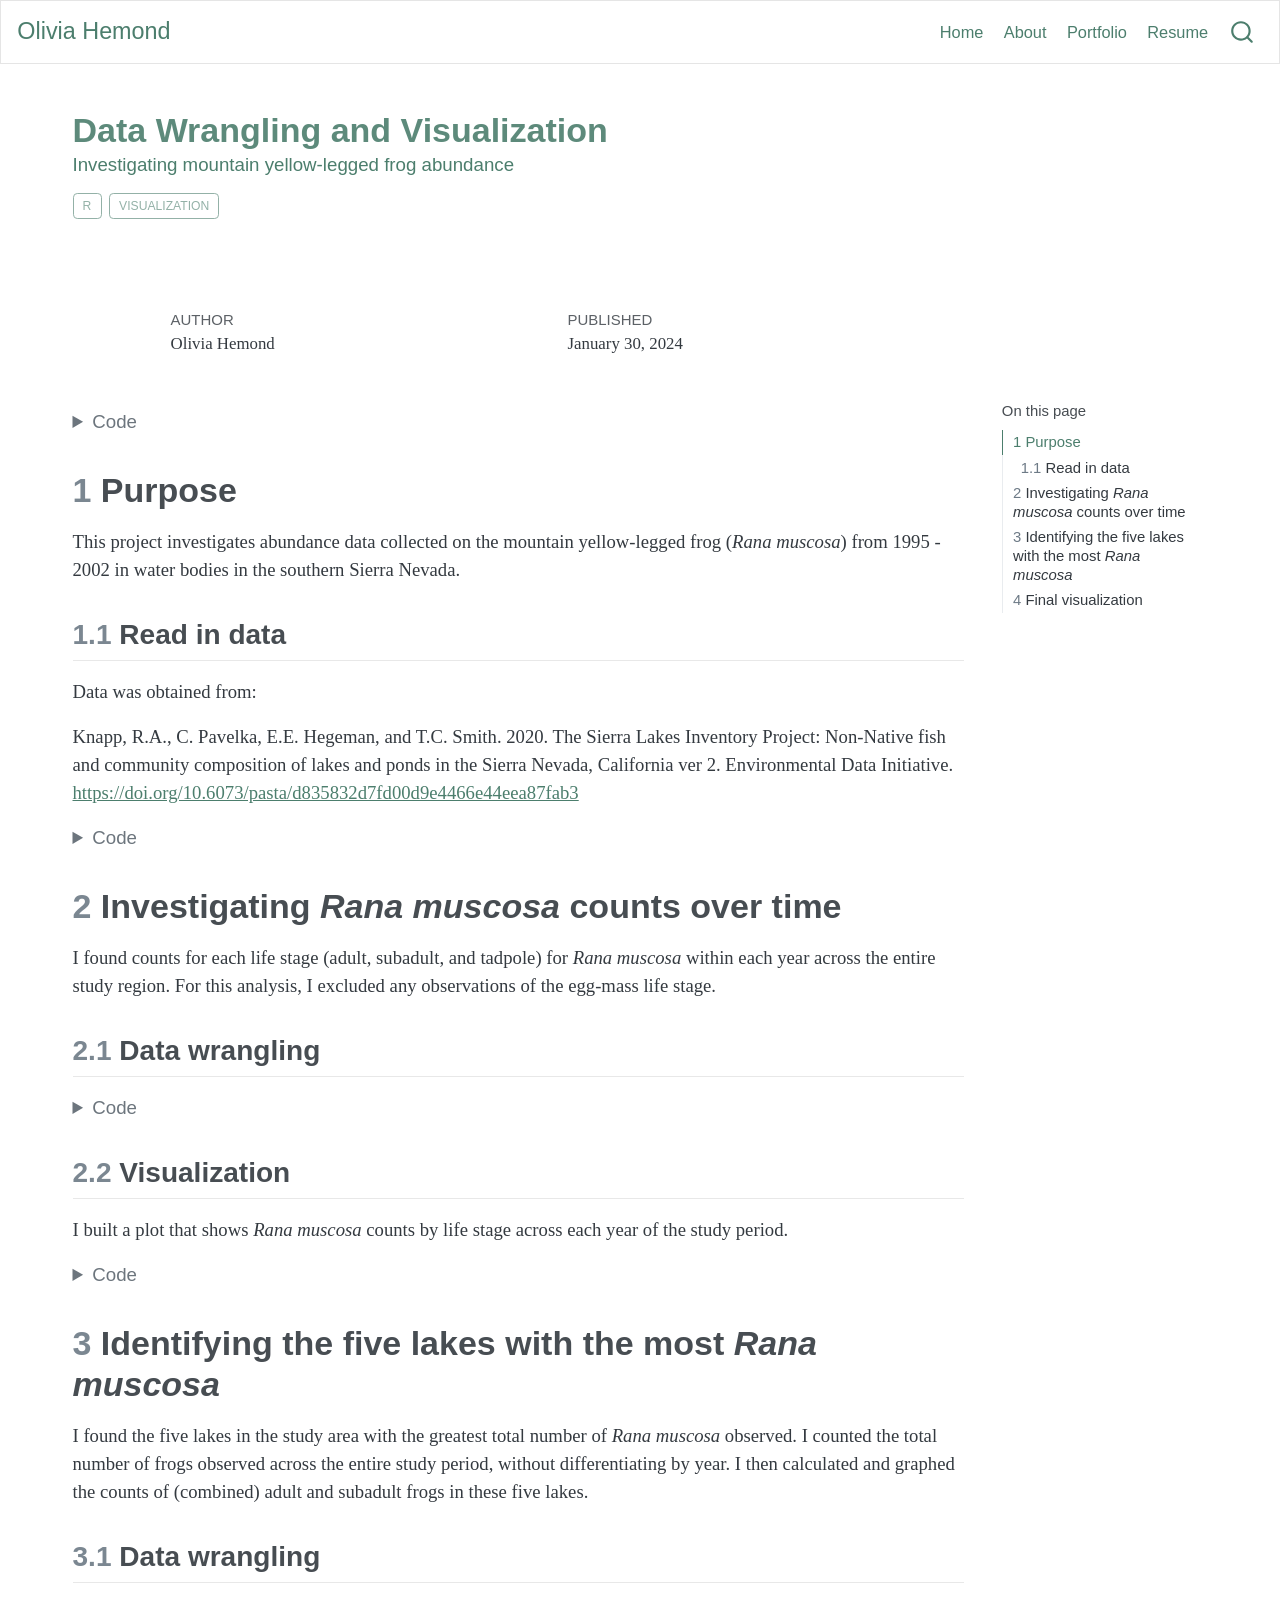
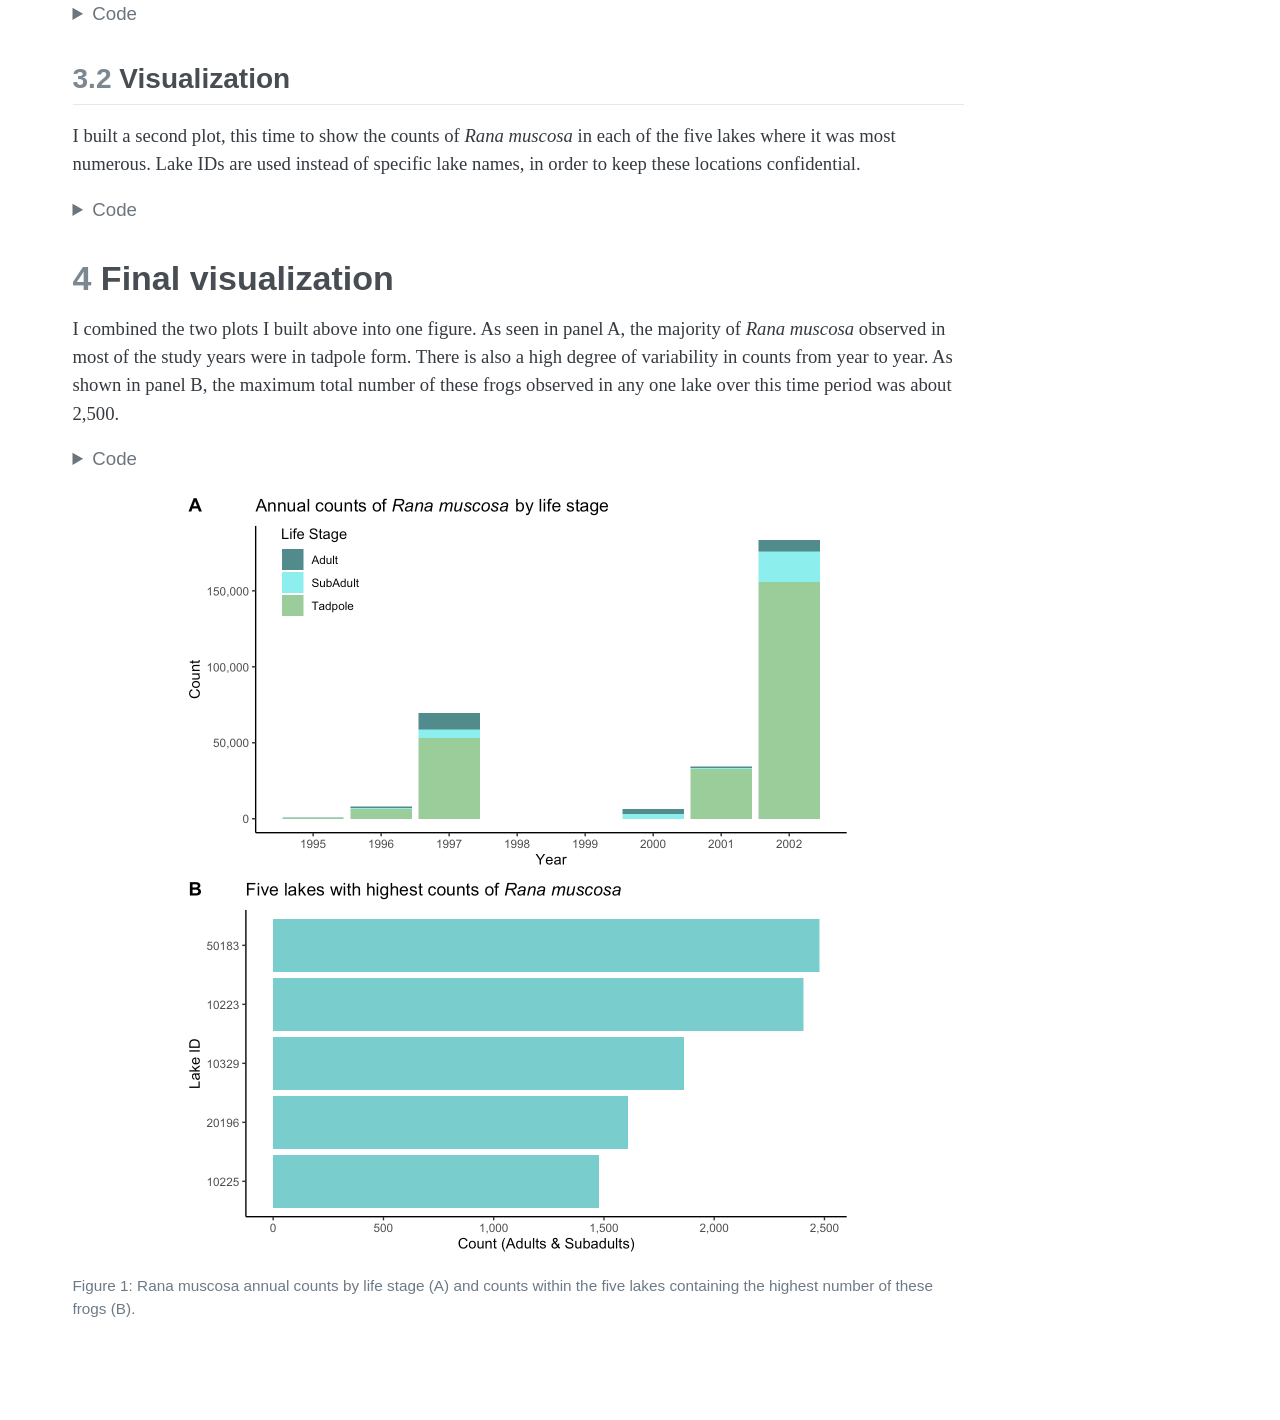
==== docs/posts/2024-01-30-data-wrangling/index.html @ 80ad2d2f "added posts and resume, updated theme" ====
<!DOCTYPE html>
<html xmlns="http://www.w3.org/1999/xhtml" lang="en" xml:lang="en"><head>

<meta charset="utf-8">
<meta name="generator" content="quarto-1.3.450">

<meta name="viewport" content="width=device-width, initial-scale=1.0, user-scalable=yes">

<meta name="author" content="Olivia Hemond">
<meta name="dcterms.date" content="2024-01-30">
<meta name="description" content="Investigating mountain yellow-legged frog abundance">

<title>Olivia Hemond - Data Wrangling and Visualization</title>
<style>
code{white-space: pre-wrap;}
span.smallcaps{font-variant: small-caps;}
div.columns{display: flex; gap: min(4vw, 1.5em);}
div.column{flex: auto; overflow-x: auto;}
div.hanging-indent{margin-left: 1.5em; text-indent: -1.5em;}
ul.task-list{list-style: none;}
ul.task-list li input[type="checkbox"] {
width: 0.8em;
margin: 0 0.8em 0.2em -1em;  vertical-align: middle;
}

pre > code.sourceCode { white-space: pre; position: relative; }
pre > code.sourceCode > span { display: inline-block; line-height: 1.25; }
pre > code.sourceCode > span:empty { height: 1.2em; }
.sourceCode { overflow: visible; }
code.sourceCode > span { color: inherit; text-decoration: inherit; }
div.sourceCode { margin: 1em 0; }
pre.sourceCode { margin: 0; }
@media screen {
div.sourceCode { overflow: auto; }
}
@media print {
pre > code.sourceCode { white-space: pre-wrap; }
pre > code.sourceCode > span { text-indent: -5em; padding-left: 5em; }
}
pre.numberSource code
{ counter-reset: source-line 0; }
pre.numberSource code > span
{ position: relative; left: -4em; counter-increment: source-line; }
pre.numberSource code > span > a:first-child::before
{ content: counter(source-line);
position: relative; left: -1em; text-align: right; vertical-align: baseline;
border: none; display: inline-block;
-webkit-touch-callout: none; -webkit-user-select: none;
-khtml-user-select: none; -moz-user-select: none;
-ms-user-select: none; user-select: none;
padding: 0 4px; width: 4em;
}
pre.numberSource { margin-left: 3em; padding-left: 4px; }
div.sourceCode
{ }
@media screen {
pre > code.sourceCode > span > a:first-child::before { text-decoration: underline; }
}
</style>


<script>const headroomChanged = new CustomEvent("quarto-hrChanged", {
  detail: {},
  bubbles: true,
  cancelable: false,
  composed: false,
});

window.document.addEventListener("DOMContentLoaded", function () {
  let init = false;

  // Manage the back to top button, if one is present.
  let lastScrollTop = window.pageYOffset || document.documentElement.scrollTop;
  const scrollDownBuffer = 5;
  const scrollUpBuffer = 35;
  const btn = document.getElementById("quarto-back-to-top");
  const hideBackToTop = () => {
    btn.style.display = "none";
  };
  const showBackToTop = () => {
    btn.style.display = "inline-block";
  };
  if (btn) {
    window.document.addEventListener(
      "scroll",
      function () {
        const currentScrollTop =
          window.pageYOffset || document.documentElement.scrollTop;

        // Shows and hides the button 'intelligently' as the user scrolls
        if (currentScrollTop - scrollDownBuffer > lastScrollTop) {
          hideBackToTop();
          lastScrollTop = currentScrollTop <= 0 ? 0 : currentScrollTop;
        } else if (currentScrollTop < lastScrollTop - scrollUpBuffer) {
          showBackToTop();
          lastScrollTop = currentScrollTop <= 0 ? 0 : currentScrollTop;
        }

        // Show the button at the bottom, hides it at the top
        if (currentScrollTop <= 0) {
          hideBackToTop();
        } else if (
          window.innerHeight + currentScrollTop >=
          document.body.offsetHeight
        ) {
          showBackToTop();
        }
      },
      false
    );
  }

  function throttle(func, wait) {
    var timeout;
    return function () {
      const context = this;
      const args = arguments;
      const later = function () {
        clearTimeout(timeout);
        timeout = null;
        func.apply(context, args);
      };

      if (!timeout) {
        timeout = setTimeout(later, wait);
      }
    };
  }

  function headerOffset() {
    // Set an offset if there is are fixed top navbar
    const headerEl = window.document.querySelector("header.fixed-top");
    if (headerEl) {
      return headerEl.clientHeight;
    } else {
      return 0;
    }
  }

  function footerOffset() {
    const footerEl = window.document.querySelector("footer.footer");
    if (footerEl) {
      return footerEl.clientHeight;
    } else {
      return 0;
    }
  }

  function updateDocumentOffsetWithoutAnimation() {
    updateDocumentOffset(false);
  }

  function updateDocumentOffset(animated) {
    // set body offset
    const topOffset = headerOffset();
    const bodyOffset = topOffset + footerOffset();
    const bodyEl = window.document.body;
    bodyEl.setAttribute("data-bs-offset", topOffset);
    bodyEl.style.paddingTop = topOffset + "px";

    // deal with sidebar offsets
    const sidebars = window.document.querySelectorAll(
      ".sidebar, .headroom-target"
    );
    sidebars.forEach((sidebar) => {
      if (!animated) {
        sidebar.classList.add("notransition");
        // Remove the no transition class after the animation has time to complete
        setTimeout(function () {
          sidebar.classList.remove("notransition");
        }, 201);
      }

      if (window.Headroom && sidebar.classList.contains("sidebar-unpinned")) {
        sidebar.style.top = "0";
        sidebar.style.maxHeight = "100vh";
      } else {
        sidebar.style.top = topOffset + "px";
        sidebar.style.maxHeight = "calc(100vh - " + topOffset + "px)";
      }
    });

    // allow space for footer
    const mainContainer = window.document.querySelector(".quarto-container");
    if (mainContainer) {
      mainContainer.style.minHeight = "calc(100vh - " + bodyOffset + "px)";
    }

    // link offset
    let linkStyle = window.document.querySelector("#quarto-target-style");
    if (!linkStyle) {
      linkStyle = window.document.createElement("style");
      linkStyle.setAttribute("id", "quarto-target-style");
      window.document.head.appendChild(linkStyle);
    }
    while (linkStyle.firstChild) {
      linkStyle.removeChild(linkStyle.firstChild);
    }
    if (topOffset > 0) {
      linkStyle.appendChild(
        window.document.createTextNode(`
      section:target::before {
        content: "";
        display: block;
        height: ${topOffset}px;
        margin: -${topOffset}px 0 0;
      }`)
      );
    }
    if (init) {
      window.dispatchEvent(headroomChanged);
    }
    init = true;
  }

  // initialize headroom
  var header = window.document.querySelector("#quarto-header");
  if (header && window.Headroom) {
    const headroom = new window.Headroom(header, {
      tolerance: 5,
      onPin: function () {
        const sidebars = window.document.querySelectorAll(
          ".sidebar, .headroom-target"
        );
        sidebars.forEach((sidebar) => {
          sidebar.classList.remove("sidebar-unpinned");
        });
        updateDocumentOffset();
      },
      onUnpin: function () {
        const sidebars = window.document.querySelectorAll(
          ".sidebar, .headroom-target"
        );
        sidebars.forEach((sidebar) => {
          sidebar.classList.add("sidebar-unpinned");
        });
        updateDocumentOffset();
      },
    });
    headroom.init();

    let frozen = false;
    window.quartoToggleHeadroom = function () {
      if (frozen) {
        headroom.unfreeze();
        frozen = false;
      } else {
        headroom.freeze();
        frozen = true;
      }
    };
  }

  window.addEventListener(
    "hashchange",
    function (e) {
      if (
        getComputedStyle(document.documentElement).scrollBehavior !== "smooth"
      ) {
        window.scrollTo(0, window.pageYOffset - headerOffset());
      }
    },
    false
  );

  // Observe size changed for the header
  const headerEl = window.document.querySelector("header.fixed-top");
  if (headerEl && window.ResizeObserver) {
    const observer = new window.ResizeObserver(
      updateDocumentOffsetWithoutAnimation
    );
    observer.observe(headerEl, {
      attributes: true,
      childList: true,
      characterData: true,
    });
  } else {
    window.addEventListener(
      "resize",
      throttle(updateDocumentOffsetWithoutAnimation, 50)
    );
  }
  setTimeout(updateDocumentOffsetWithoutAnimation, 250);

  // fixup index.html links if we aren't on the filesystem
  if (window.location.protocol !== "file:") {
    const links = window.document.querySelectorAll("a");
    for (let i = 0; i < links.length; i++) {
      if (links[i].href) {
        links[i].href = links[i].href.replace(/\/index\.html/, "/");
      }
    }

    // Fixup any sharing links that require urls
    // Append url to any sharing urls
    const sharingLinks = window.document.querySelectorAll(
      "a.sidebar-tools-main-item"
    );
    for (let i = 0; i < sharingLinks.length; i++) {
      const sharingLink = sharingLinks[i];
      const href = sharingLink.getAttribute("href");
      if (href) {
        sharingLink.setAttribute(
          "href",
          href.replace("|url|", window.location.href)
        );
      }
    }

    // Scroll the active navigation item into view, if necessary
    const navSidebar = window.document.querySelector("nav#quarto-sidebar");
    if (navSidebar) {
      // Find the active item
      const activeItem = navSidebar.querySelector("li.sidebar-item a.active");
      if (activeItem) {
        // Wait for the scroll height and height to resolve by observing size changes on the
        // nav element that is scrollable
        const resizeObserver = new ResizeObserver((_entries) => {
          // The bottom of the element
          const elBottom = activeItem.offsetTop;
          const viewBottom = navSidebar.scrollTop + navSidebar.clientHeight;

          // The element height and scroll height are the same, then we are still loading
          if (viewBottom !== navSidebar.scrollHeight) {
            // Determine if the item isn't visible and scroll to it
            if (elBottom >= viewBottom) {
              navSidebar.scrollTop = elBottom;
            }

            // stop observing now since we've completed the scroll
            resizeObserver.unobserve(navSidebar);
          }
        });
        resizeObserver.observe(navSidebar);
      }
    }
  }
});
</script>
<script>/*!
 * headroom.js v0.12.0 - Give your page some headroom. Hide your header until you need it
 * Copyright (c) 2020 Nick Williams - http://wicky.nillia.ms/headroom.js
 * License: MIT
 */

!function(t,n){"object"==typeof exports&&"undefined"!=typeof module?module.exports=n():"function"==typeof define&&define.amd?define(n):(t=t||self).Headroom=n()}(this,function(){"use strict";function t(){return"undefined"!=typeof window}function d(t){return function(t){return t&&t.document&&function(t){return 9===t.nodeType}(t.document)}(t)?function(t){var n=t.document,o=n.body,s=n.documentElement;return{scrollHeight:function(){return Math.max(o.scrollHeight,s.scrollHeight,o.offsetHeight,s.offsetHeight,o.clientHeight,s.clientHeight)},height:function(){return t.innerHeight||s.clientHeight||o.clientHeight},scrollY:function(){return void 0!==t.pageYOffset?t.pageYOffset:(s||o.parentNode||o).scrollTop}}}(t):function(t){return{scrollHeight:function(){return Math.max(t.scrollHeight,t.offsetHeight,t.clientHeight)},height:function(){return Math.max(t.offsetHeight,t.clientHeight)},scrollY:function(){return t.scrollTop}}}(t)}function n(t,s,e){var n,o=function(){var n=!1;try{var t={get passive(){n=!0}};window.addEventListener("test",t,t),window.removeEventListener("test",t,t)}catch(t){n=!1}return n}(),i=!1,r=d(t),l=r.scrollY(),a={};function c(){var t=Math.round(r.scrollY()),n=r.height(),o=r.scrollHeight();a.scrollY=t,a.lastScrollY=l,a.direction=l<t?"down":"up",a.distance=Math.abs(t-l),a.isOutOfBounds=t<0||o<t+n,a.top=t<=s.offset[a.direction],a.bottom=o<=t+n,a.toleranceExceeded=a.distance>s.tolerance[a.direction],e(a),l=t,i=!1}function h(){i||(i=!0,n=requestAnimationFrame(c))}var u=!!o&&{passive:!0,capture:!1};return t.addEventListener("scroll",h,u),c(),{destroy:function(){cancelAnimationFrame(n),t.removeEventListener("scroll",h,u)}}}function o(t){return t===Object(t)?t:{down:t,up:t}}function s(t,n){n=n||{},Object.assign(this,s.options,n),this.classes=Object.assign({},s.options.classes,n.classes),this.elem=t,this.tolerance=o(this.tolerance),this.offset=o(this.offset),this.initialised=!1,this.frozen=!1}return s.prototype={constructor:s,init:function(){return s.cutsTheMustard&&!this.initialised&&(this.addClass("initial"),this.initialised=!0,setTimeout(function(t){t.scrollTracker=n(t.scroller,{offset:t.offset,tolerance:t.tolerance},t.update.bind(t))},100,this)),this},destroy:function(){this.initialised=!1,Object.keys(this.classes).forEach(this.removeClass,this),this.scrollTracker.destroy()},unpin:function(){!this.hasClass("pinned")&&this.hasClass("unpinned")||(this.addClass("unpinned"),this.removeClass("pinned"),this.onUnpin&&this.onUnpin.call(this))},pin:function(){this.hasClass("unpinned")&&(this.addClass("pinned"),this.removeClass("unpinned"),this.onPin&&this.onPin.call(this))},freeze:function(){this.frozen=!0,this.addClass("frozen")},unfreeze:function(){this.frozen=!1,this.removeClass("frozen")},top:function(){this.hasClass("top")||(this.addClass("top"),this.removeClass("notTop"),this.onTop&&this.onTop.call(this))},notTop:function(){this.hasClass("notTop")||(this.addClass("notTop"),this.removeClass("top"),this.onNotTop&&this.onNotTop.call(this))},bottom:function(){this.hasClass("bottom")||(this.addClass("bottom"),this.removeClass("notBottom"),this.onBottom&&this.onBottom.call(this))},notBottom:function(){this.hasClass("notBottom")||(this.addClass("notBottom"),this.removeClass("bottom"),this.onNotBottom&&this.onNotBottom.call(this))},shouldUnpin:function(t){return"down"===t.direction&&!t.top&&t.toleranceExceeded},shouldPin:function(t){return"up"===t.direction&&t.toleranceExceeded||t.top},addClass:function(t){this.elem.classList.add.apply(this.elem.classList,this.classes[t].split(" "))},removeClass:function(t){this.elem.classList.remove.apply(this.elem.classList,this.classes[t].split(" "))},hasClass:function(t){return this.classes[t].split(" ").every(function(t){return this.classList.contains(t)},this.elem)},update:function(t){t.isOutOfBounds||!0!==this.frozen&&(t.top?this.top():this.notTop(),t.bottom?this.bottom():this.notBottom(),this.shouldUnpin(t)?this.unpin():this.shouldPin(t)&&this.pin())}},s.options={tolerance:{up:0,down:0},offset:0,scroller:t()?window:null,classes:{frozen:"headroom--frozen",pinned:"headroom--pinned",unpinned:"headroom--unpinned",top:"headroom--top",notTop:"headroom--not-top",bottom:"headroom--bottom",notBottom:"headroom--not-bottom",initial:"headroom"}},s.cutsTheMustard=!!(t()&&function(){}.bind&&"classList"in document.documentElement&&Object.assign&&Object.keys&&requestAnimationFrame),s});
</script>
<script>/*!
 * clipboard.js v2.0.11
 * https://clipboardjs.com/
 *
 * Licensed MIT © Zeno Rocha
 */
!function(t,e){"object"==typeof exports&&"object"==typeof module?module.exports=e():"function"==typeof define&&define.amd?define([],e):"object"==typeof exports?exports.ClipboardJS=e():t.ClipboardJS=e()}(this,function(){return n={686:function(t,e,n){"use strict";n.d(e,{default:function(){return b}});var e=n(279),i=n.n(e),e=n(370),u=n.n(e),e=n(817),r=n.n(e);function c(t){try{return document.execCommand(t)}catch(t){return}}var a=function(t){t=r()(t);return c("cut"),t};function o(t,e){var n,o,t=(n=t,o="rtl"===document.documentElement.getAttribute("dir"),(t=document.createElement("textarea")).style.fontSize="12pt",t.style.border="0",t.style.padding="0",t.style.margin="0",t.style.position="absolute",t.style[o?"right":"left"]="-9999px",o=window.pageYOffset||document.documentElement.scrollTop,t.style.top="".concat(o,"px"),t.setAttribute("readonly",""),t.value=n,t);return e.container.appendChild(t),e=r()(t),c("copy"),t.remove(),e}var f=function(t){var e=1<arguments.length&&void 0!==arguments[1]?arguments[1]:{container:document.body},n="";return"string"==typeof t?n=o(t,e):t instanceof HTMLInputElement&&!["text","search","url","tel","password"].includes(null==t?void 0:t.type)?n=o(t.value,e):(n=r()(t),c("copy")),n};function l(t){return(l="function"==typeof Symbol&&"symbol"==typeof Symbol.iterator?function(t){return typeof t}:function(t){return t&&"function"==typeof Symbol&&t.constructor===Symbol&&t!==Symbol.prototype?"symbol":typeof t})(t)}var s=function(){var t=0<arguments.length&&void 0!==arguments[0]?arguments[0]:{},e=t.action,n=void 0===e?"copy":e,o=t.container,e=t.target,t=t.text;if("copy"!==n&&"cut"!==n)throw new Error('Invalid "action" value, use either "copy" or "cut"');if(void 0!==e){if(!e||"object"!==l(e)||1!==e.nodeType)throw new Error('Invalid "target" value, use a valid Element');if("copy"===n&&e.hasAttribute("disabled"))throw new Error('Invalid "target" attribute. Please use "readonly" instead of "disabled" attribute');if("cut"===n&&(e.hasAttribute("readonly")||e.hasAttribute("disabled")))throw new Error('Invalid "target" attribute. You can\'t cut text from elements with "readonly" or "disabled" attributes')}return t?f(t,{container:o}):e?"cut"===n?a(e):f(e,{container:o}):void 0};function p(t){return(p="function"==typeof Symbol&&"symbol"==typeof Symbol.iterator?function(t){return typeof t}:function(t){return t&&"function"==typeof Symbol&&t.constructor===Symbol&&t!==Symbol.prototype?"symbol":typeof t})(t)}function d(t,e){for(var n=0;n<e.length;n++){var o=e[n];o.enumerable=o.enumerable||!1,o.configurable=!0,"value"in o&&(o.writable=!0),Object.defineProperty(t,o.key,o)}}function y(t,e){return(y=Object.setPrototypeOf||function(t,e){return t.__proto__=e,t})(t,e)}function h(n){var o=function(){if("undefined"==typeof Reflect||!Reflect.construct)return!1;if(Reflect.construct.sham)return!1;if("function"==typeof Proxy)return!0;try{return Date.prototype.toString.call(Reflect.construct(Date,[],function(){})),!0}catch(t){return!1}}();return function(){var t,e=v(n);return t=o?(t=v(this).constructor,Reflect.construct(e,arguments,t)):e.apply(this,arguments),e=this,!(t=t)||"object"!==p(t)&&"function"!=typeof t?function(t){if(void 0!==t)return t;throw new ReferenceError("this hasn't been initialised - super() hasn't been called")}(e):t}}function v(t){return(v=Object.setPrototypeOf?Object.getPrototypeOf:function(t){return t.__proto__||Object.getPrototypeOf(t)})(t)}function m(t,e){t="data-clipboard-".concat(t);if(e.hasAttribute(t))return e.getAttribute(t)}var b=function(){!function(t,e){if("function"!=typeof e&&null!==e)throw new TypeError("Super expression must either be null or a function");t.prototype=Object.create(e&&e.prototype,{constructor:{value:t,writable:!0,configurable:!0}}),e&&y(t,e)}(r,i());var t,e,n,o=h(r);function r(t,e){var n;return function(t){if(!(t instanceof r))throw new TypeError("Cannot call a class as a function")}(this),(n=o.call(this)).resolveOptions(e),n.listenClick(t),n}return t=r,n=[{key:"copy",value:function(t){var e=1<arguments.length&&void 0!==arguments[1]?arguments[1]:{container:document.body};return f(t,e)}},{key:"cut",value:function(t){return a(t)}},{key:"isSupported",value:function(){var t=0<arguments.length&&void 0!==arguments[0]?arguments[0]:["copy","cut"],t="string"==typeof t?[t]:t,e=!!document.queryCommandSupported;return t.forEach(function(t){e=e&&!!document.queryCommandSupported(t)}),e}}],(e=[{key:"resolveOptions",value:function(){var t=0<arguments.length&&void 0!==arguments[0]?arguments[0]:{};this.action="function"==typeof t.action?t.action:this.defaultAction,this.target="function"==typeof t.target?t.target:this.defaultTarget,this.text="function"==typeof t.text?t.text:this.defaultText,this.container="object"===p(t.container)?t.container:document.body}},{key:"listenClick",value:function(t){var e=this;this.listener=u()(t,"click",function(t){return e.onClick(t)})}},{key:"onClick",value:function(t){var e=t.delegateTarget||t.currentTarget,n=this.action(e)||"copy",t=s({action:n,container:this.container,target:this.target(e),text:this.text(e)});this.emit(t?"success":"error",{action:n,text:t,trigger:e,clearSelection:function(){e&&e.focus(),window.getSelection().removeAllRanges()}})}},{key:"defaultAction",value:function(t){return m("action",t)}},{key:"defaultTarget",value:function(t){t=m("target",t);if(t)return document.querySelector(t)}},{key:"defaultText",value:function(t){return m("text",t)}},{key:"destroy",value:function(){this.listener.destroy()}}])&&d(t.prototype,e),n&&d(t,n),r}()},828:function(t){var e;"undefined"==typeof Element||Element.prototype.matches||((e=Element.prototype).matches=e.matchesSelector||e.mozMatchesSelector||e.msMatchesSelector||e.oMatchesSelector||e.webkitMatchesSelector),t.exports=function(t,e){for(;t&&9!==t.nodeType;){if("function"==typeof t.matches&&t.matches(e))return t;t=t.parentNode}}},438:function(t,e,n){var u=n(828);function i(t,e,n,o,r){var i=function(e,n,t,o){return function(t){t.delegateTarget=u(t.target,n),t.delegateTarget&&o.call(e,t)}}.apply(this,arguments);return t.addEventListener(n,i,r),{destroy:function(){t.removeEventListener(n,i,r)}}}t.exports=function(t,e,n,o,r){return"function"==typeof t.addEventListener?i.apply(null,arguments):"function"==typeof n?i.bind(null,document).apply(null,arguments):("string"==typeof t&&(t=document.querySelectorAll(t)),Array.prototype.map.call(t,function(t){return i(t,e,n,o,r)}))}},879:function(t,n){n.node=function(t){return void 0!==t&&t instanceof HTMLElement&&1===t.nodeType},n.nodeList=function(t){var e=Object.prototype.toString.call(t);return void 0!==t&&("[object NodeList]"===e||"[object HTMLCollection]"===e)&&"length"in t&&(0===t.length||n.node(t[0]))},n.string=function(t){return"string"==typeof t||t instanceof String},n.fn=function(t){return"[object Function]"===Object.prototype.toString.call(t)}},370:function(t,e,n){var f=n(879),l=n(438);t.exports=function(t,e,n){if(!t&&!e&&!n)throw new Error("Missing required arguments");if(!f.string(e))throw new TypeError("Second argument must be a String");if(!f.fn(n))throw new TypeError("Third argument must be a Function");if(f.node(t))return c=e,a=n,(u=t).addEventListener(c,a),{destroy:function(){u.removeEventListener(c,a)}};if(f.nodeList(t))return o=t,r=e,i=n,Array.prototype.forEach.call(o,function(t){t.addEventListener(r,i)}),{destroy:function(){Array.prototype.forEach.call(o,function(t){t.removeEventListener(r,i)})}};if(f.string(t))return t=t,e=e,n=n,l(document.body,t,e,n);throw new TypeError("First argument must be a String, HTMLElement, HTMLCollection, or NodeList");var o,r,i,u,c,a}},817:function(t){t.exports=function(t){var e,n="SELECT"===t.nodeName?(t.focus(),t.value):"INPUT"===t.nodeName||"TEXTAREA"===t.nodeName?((e=t.hasAttribute("readonly"))||t.setAttribute("readonly",""),t.select(),t.setSelectionRange(0,t.value.length),e||t.removeAttribute("readonly"),t.value):(t.hasAttribute("contenteditable")&&t.focus(),n=window.getSelection(),(e=document.createRange()).selectNodeContents(t),n.removeAllRanges(),n.addRange(e),n.toString());return n}},279:function(t){function e(){}e.prototype={on:function(t,e,n){var o=this.e||(this.e={});return(o[t]||(o[t]=[])).push({fn:e,ctx:n}),this},once:function(t,e,n){var o=this;function r(){o.off(t,r),e.apply(n,arguments)}return r._=e,this.on(t,r,n)},emit:function(t){for(var e=[].slice.call(arguments,1),n=((this.e||(this.e={}))[t]||[]).slice(),o=0,r=n.length;o<r;o++)n[o].fn.apply(n[o].ctx,e);return this},off:function(t,e){var n=this.e||(this.e={}),o=n[t],r=[];if(o&&e)for(var i=0,u=o.length;i<u;i++)o[i].fn!==e&&o[i].fn._!==e&&r.push(o[i]);return r.length?n[t]=r:delete n[t],this}},t.exports=e,t.exports.TinyEmitter=e}},r={},o.n=function(t){var e=t&&t.__esModule?function(){return t.default}:function(){return t};return o.d(e,{a:e}),e},o.d=function(t,e){for(var n in e)o.o(e,n)&&!o.o(t,n)&&Object.defineProperty(t,n,{enumerable:!0,get:e[n]})},o.o=function(t,e){return Object.prototype.hasOwnProperty.call(t,e)},o(686).default;function o(t){if(r[t])return r[t].exports;var e=r[t]={exports:{}};return n[t](e,e.exports,o),e.exports}var n,r});</script>
<script>/*! @algolia/autocomplete-js 1.7.3 | MIT License | © Algolia, Inc. and contributors | https://github.com/algolia/autocomplete */
!function(e,t){"object"==typeof exports&&"undefined"!=typeof module?t(exports):"function"==typeof define&&define.amd?define(["exports"],t):t((e="undefined"!=typeof globalThis?globalThis:e||self)["@algolia/autocomplete-js"]={})}(this,(function(e){"use strict";function t(e,t){var n=Object.keys(e);if(Object.getOwnPropertySymbols){var r=Object.getOwnPropertySymbols(e);t&&(r=r.filter((function(t){return Object.getOwnPropertyDescriptor(e,t).enumerable}))),n.push.apply(n,r)}return n}function n(e){for(var n=1;n<arguments.length;n++){var r=null!=arguments[n]?arguments[n]:{};n%2?t(Object(r),!0).forEach((function(t){o(e,t,r[t])})):Object.getOwnPropertyDescriptors?Object.defineProperties(e,Object.getOwnPropertyDescriptors(r)):t(Object(r)).forEach((function(t){Object.defineProperty(e,t,Object.getOwnPropertyDescriptor(r,t))}))}return e}function r(e){return r="function"==typeof Symbol&&"symbol"==typeof Symbol.iterator?function(e){return typeof e}:function(e){return e&&"function"==typeof Symbol&&e.constructor===Symbol&&e!==Symbol.prototype?"symbol":typeof e},r(e)}function o(e,t,n){return t in e?Object.defineProperty(e,t,{value:n,enumerable:!0,configurable:!0,writable:!0}):e[t]=n,e}function i(){return i=Object.assign||function(e){for(var t=1;t<arguments.length;t++){var n=arguments[t];for(var r in n)Object.prototype.hasOwnProperty.call(n,r)&&(e[r]=n[r])}return e},i.apply(this,arguments)}function u(e,t){if(null==e)return{};var n,r,o=function(e,t){if(null==e)return{};var n,r,o={},i=Object.keys(e);for(r=0;r<i.length;r++)n=i[r],t.indexOf(n)>=0||(o[n]=e[n]);return o}(e,t);if(Object.getOwnPropertySymbols){var i=Object.getOwnPropertySymbols(e);for(r=0;r<i.length;r++)n=i[r],t.indexOf(n)>=0||Object.prototype.propertyIsEnumerable.call(e,n)&&(o[n]=e[n])}return o}function a(e,t){return function(e){if(Array.isArray(e))return e}(e)||function(e,t){var n=null==e?null:"undefined"!=typeof Symbol&&e[Symbol.iterator]||e["@@iterator"];if(null==n)return;var r,o,i=[],u=!0,a=!1;try{for(n=n.call(e);!(u=(r=n.next()).done)&&(i.push(r.value),!t||i.length!==t);u=!0);}catch(e){a=!0,o=e}finally{try{u||null==n.return||n.return()}finally{if(a)throw o}}return i}(e,t)||l(e,t)||function(){throw new TypeError("Invalid attempt to destructure non-iterable instance.\nIn order to be iterable, non-array objects must have a [Symbol.iterator]() method.")}()}function c(e){return function(e){if(Array.isArray(e))return s(e)}(e)||function(e){if("undefined"!=typeof Symbol&&null!=e[Symbol.iterator]||null!=e["@@iterator"])return Array.from(e)}(e)||l(e)||function(){throw new TypeError("Invalid attempt to spread non-iterable instance.\nIn order to be iterable, non-array objects must have a [Symbol.iterator]() method.")}()}function l(e,t){if(e){if("string"==typeof e)return s(e,t);var n=Object.prototype.toString.call(e).slice(8,-1);return"Object"===n&&e.constructor&&(n=e.constructor.name),"Map"===n||"Set"===n?Array.from(e):"Arguments"===n||/^(?:Ui|I)nt(?:8|16|32)(?:Clamped)?Array$/.test(n)?s(e,t):void 0}}function s(e,t){(null==t||t>e.length)&&(t=e.length);for(var n=0,r=new Array(t);n<t;n++)r[n]=e[n];return r}function p(e){return{current:e}}function f(e,t){var n=void 0;return function(){for(var r=arguments.length,o=new Array(r),i=0;i<r;i++)o[i]=arguments[i];n&&clearTimeout(n),n=setTimeout((function(){return e.apply(void 0,o)}),t)}}function d(e){return e.reduce((function(e,t){return e.concat(t)}),[])}var m=0;function v(){return"autocomplete-".concat(m++)}function h(e,t){return t.reduce((function(e,t){return e&&e[t]}),e)}function g(e){return 0===e.collections.length?0:e.collections.reduce((function(e,t){return e+t.items.length}),0)}var y=function(){},b="1.7.3",O=[{segment:"autocomplete-core",version:b}];function _(e,t){var n=t;return{then:function(t,r){return _(e.then(j(t,n,e),j(r,n,e)),n)},catch:function(t){return _(e.catch(j(t,n,e)),n)},finally:function(t){return t&&n.onCancelList.push(t),_(e.finally(j(t&&function(){return n.onCancelList=[],t()},n,e)),n)},cancel:function(){n.isCanceled=!0;var e=n.onCancelList;n.onCancelList=[],e.forEach((function(e){e()}))},isCanceled:function(){return!0===n.isCanceled}}}function P(e){return _(e,{isCanceled:!1,onCancelList:[]})}function j(e,t,n){return e?function(n){return t.isCanceled?n:e(n)}:n}function w(e,t,n,r){if(!n)return null;if(e<0&&(null===t||null!==r&&0===t))return n+e;var o=(null===t?-1:t)+e;return o<=-1||o>=n?null===r?null:0:o}function S(e,t){var n=Object.keys(e);if(Object.getOwnPropertySymbols){var r=Object.getOwnPropertySymbols(e);t&&(r=r.filter((function(t){return Object.getOwnPropertyDescriptor(e,t).enumerable}))),n.push.apply(n,r)}return n}function I(e,t,n){return t in e?Object.defineProperty(e,t,{value:n,enumerable:!0,configurable:!0,writable:!0}):e[t]=n,e}function E(e,t){var n=[];return Promise.resolve(e(t)).then((function(e){return Promise.all(e.filter((function(e){return Boolean(e)})).map((function(e){if(e.sourceId,n.includes(e.sourceId))throw new Error("[Autocomplete] The `sourceId` ".concat(JSON.stringify(e.sourceId)," is not unique."));n.push(e.sourceId);var t=function(e){for(var t=1;t<arguments.length;t++){var n=null!=arguments[t]?arguments[t]:{};t%2?S(Object(n),!0).forEach((function(t){I(e,t,n[t])})):Object.getOwnPropertyDescriptors?Object.defineProperties(e,Object.getOwnPropertyDescriptors(n)):S(Object(n)).forEach((function(t){Object.defineProperty(e,t,Object.getOwnPropertyDescriptor(n,t))}))}return e}({getItemInputValue:function(e){return e.state.query},getItemUrl:function(){},onSelect:function(e){(0,e.setIsOpen)(!1)},onActive:y},e);return Promise.resolve(t)})))}))}function A(e){var t=function(e){var t=e.collections.map((function(e){return e.items.length})).reduce((function(e,t,n){var r=(e[n-1]||0)+t;return e.push(r),e}),[]).reduce((function(t,n){return n<=e.activeItemId?t+1:t}),0);return e.collections[t]}(e);if(!t)return null;var n=t.items[function(e){for(var t=e.state,n=e.collection,r=!1,o=0,i=0;!1===r;){var u=t.collections[o];if(u===n){r=!0;break}i+=u.items.length,o++}return t.activeItemId-i}({state:e,collection:t})],r=t.source;return{item:n,itemInputValue:r.getItemInputValue({item:n,state:e}),itemUrl:r.getItemUrl({item:n,state:e}),source:r}}var C=/((gt|sm)-|galaxy nexus)|samsung[- ]/i;function D(e,t){var n=Object.keys(e);if(Object.getOwnPropertySymbols){var r=Object.getOwnPropertySymbols(e);t&&(r=r.filter((function(t){return Object.getOwnPropertyDescriptor(e,t).enumerable}))),n.push.apply(n,r)}return n}function k(e){for(var t=1;t<arguments.length;t++){var n=null!=arguments[t]?arguments[t]:{};t%2?D(Object(n),!0).forEach((function(t){x(e,t,n[t])})):Object.getOwnPropertyDescriptors?Object.defineProperties(e,Object.getOwnPropertyDescriptors(n)):D(Object(n)).forEach((function(t){Object.defineProperty(e,t,Object.getOwnPropertyDescriptor(n,t))}))}return e}function x(e,t,n){return t in e?Object.defineProperty(e,t,{value:n,enumerable:!0,configurable:!0,writable:!0}):e[t]=n,e}function N(e,t){var n=Object.keys(e);if(Object.getOwnPropertySymbols){var r=Object.getOwnPropertySymbols(e);t&&(r=r.filter((function(t){return Object.getOwnPropertyDescriptor(e,t).enumerable}))),n.push.apply(n,r)}return n}function q(e,t,n){return t in e?Object.defineProperty(e,t,{value:n,enumerable:!0,configurable:!0,writable:!0}):e[t]=n,e}function R(e,t,n){var r,o=t.initialState;return{getState:function(){return o},dispatch:function(r,i){var u=function(e){for(var t=1;t<arguments.length;t++){var n=null!=arguments[t]?arguments[t]:{};t%2?N(Object(n),!0).forEach((function(t){q(e,t,n[t])})):Object.getOwnPropertyDescriptors?Object.defineProperties(e,Object.getOwnPropertyDescriptors(n)):N(Object(n)).forEach((function(t){Object.defineProperty(e,t,Object.getOwnPropertyDescriptor(n,t))}))}return e}({},o);o=e(o,{type:r,props:t,payload:i}),n({state:o,prevState:u})},pendingRequests:(r=[],{add:function(e){return r.push(e),e.finally((function(){r=r.filter((function(t){return t!==e}))}))},cancelAll:function(){r.forEach((function(e){return e.cancel()}))},isEmpty:function(){return 0===r.length}})}}function T(e,t){var n=Object.keys(e);if(Object.getOwnPropertySymbols){var r=Object.getOwnPropertySymbols(e);t&&(r=r.filter((function(t){return Object.getOwnPropertyDescriptor(e,t).enumerable}))),n.push.apply(n,r)}return n}function L(e){for(var t=1;t<arguments.length;t++){var n=null!=arguments[t]?arguments[t]:{};t%2?T(Object(n),!0).forEach((function(t){B(e,t,n[t])})):Object.getOwnPropertyDescriptors?Object.defineProperties(e,Object.getOwnPropertyDescriptors(n)):T(Object(n)).forEach((function(t){Object.defineProperty(e,t,Object.getOwnPropertyDescriptor(n,t))}))}return e}function B(e,t,n){return t in e?Object.defineProperty(e,t,{value:n,enumerable:!0,configurable:!0,writable:!0}):e[t]=n,e}function F(e){return function(e){if(Array.isArray(e))return M(e)}(e)||function(e){if("undefined"!=typeof Symbol&&null!=e[Symbol.iterator]||null!=e["@@iterator"])return Array.from(e)}(e)||function(e,t){if(!e)return;if("string"==typeof e)return M(e,t);var n=Object.prototype.toString.call(e).slice(8,-1);"Object"===n&&e.constructor&&(n=e.constructor.name);if("Map"===n||"Set"===n)return Array.from(e);if("Arguments"===n||/^(?:Ui|I)nt(?:8|16|32)(?:Clamped)?Array$/.test(n))return M(e,t)}(e)||function(){throw new TypeError("Invalid attempt to spread non-iterable instance.\nIn order to be iterable, non-array objects must have a [Symbol.iterator]() method.")}()}function M(e,t){(null==t||t>e.length)&&(t=e.length);for(var n=0,r=new Array(t);n<t;n++)r[n]=e[n];return r}function U(e,t){var n=Object.keys(e);if(Object.getOwnPropertySymbols){var r=Object.getOwnPropertySymbols(e);t&&(r=r.filter((function(t){return Object.getOwnPropertyDescriptor(e,t).enumerable}))),n.push.apply(n,r)}return n}function H(e){for(var t=1;t<arguments.length;t++){var n=null!=arguments[t]?arguments[t]:{};t%2?U(Object(n),!0).forEach((function(t){V(e,t,n[t])})):Object.getOwnPropertyDescriptors?Object.defineProperties(e,Object.getOwnPropertyDescriptors(n)):U(Object(n)).forEach((function(t){Object.defineProperty(e,t,Object.getOwnPropertyDescriptor(n,t))}))}return e}function V(e,t,n){return t in e?Object.defineProperty(e,t,{value:n,enumerable:!0,configurable:!0,writable:!0}):e[t]=n,e}function W(e,t){var n=Object.keys(e);if(Object.getOwnPropertySymbols){var r=Object.getOwnPropertySymbols(e);t&&(r=r.filter((function(t){return Object.getOwnPropertyDescriptor(e,t).enumerable}))),n.push.apply(n,r)}return n}function Q(e){for(var t=1;t<arguments.length;t++){var n=null!=arguments[t]?arguments[t]:{};t%2?W(Object(n),!0).forEach((function(t){$(e,t,n[t])})):Object.getOwnPropertyDescriptors?Object.defineProperties(e,Object.getOwnPropertyDescriptors(n)):W(Object(n)).forEach((function(t){Object.defineProperty(e,t,Object.getOwnPropertyDescriptor(n,t))}))}return e}function $(e,t,n){return t in e?Object.defineProperty(e,t,{value:n,enumerable:!0,configurable:!0,writable:!0}):e[t]=n,e}function z(e){return function(e){if(Array.isArray(e))return G(e)}(e)||function(e){if("undefined"!=typeof Symbol&&null!=e[Symbol.iterator]||null!=e["@@iterator"])return Array.from(e)}(e)||function(e,t){if(!e)return;if("string"==typeof e)return G(e,t);var n=Object.prototype.toString.call(e).slice(8,-1);"Object"===n&&e.constructor&&(n=e.constructor.name);if("Map"===n||"Set"===n)return Array.from(e);if("Arguments"===n||/^(?:Ui|I)nt(?:8|16|32)(?:Clamped)?Array$/.test(n))return G(e,t)}(e)||function(){throw new TypeError("Invalid attempt to spread non-iterable instance.\nIn order to be iterable, non-array objects must have a [Symbol.iterator]() method.")}()}function G(e,t){(null==t||t>e.length)&&(t=e.length);for(var n=0,r=new Array(t);n<t;n++)r[n]=e[n];return r}function K(e,t){var n=Object.keys(e);if(Object.getOwnPropertySymbols){var r=Object.getOwnPropertySymbols(e);t&&(r=r.filter((function(t){return Object.getOwnPropertyDescriptor(e,t).enumerable}))),n.push.apply(n,r)}return n}function J(e){for(var t=1;t<arguments.length;t++){var n=null!=arguments[t]?arguments[t]:{};t%2?K(Object(n),!0).forEach((function(t){Y(e,t,n[t])})):Object.getOwnPropertyDescriptors?Object.defineProperties(e,Object.getOwnPropertyDescriptors(n)):K(Object(n)).forEach((function(t){Object.defineProperty(e,t,Object.getOwnPropertyDescriptor(n,t))}))}return e}function Y(e,t,n){return t in e?Object.defineProperty(e,t,{value:n,enumerable:!0,configurable:!0,writable:!0}):e[t]=n,e}function X(e){return Boolean(e.execute)}function Z(e,t){return n=e,Boolean(null==n?void 0:n.execute)?J(J({},e),{},{requests:e.queries.map((function(n){return{query:n,sourceId:t,transformResponse:e.transformResponse}}))}):{items:e,sourceId:t};var n}function ee(e){var t=e.reduce((function(e,t){if(!X(t))return e.push(t),e;var n=t.searchClient,r=t.execute,o=t.requesterId,i=t.requests,u=e.find((function(e){return X(t)&&X(e)&&e.searchClient===n&&Boolean(o)&&e.requesterId===o}));if(u){var a;(a=u.items).push.apply(a,z(i))}else{var c={execute:r,requesterId:o,items:i,searchClient:n};e.push(c)}return e}),[]).map((function(e){if(!X(e))return Promise.resolve(e);var t=e,n=t.execute,r=t.items;return n({searchClient:t.searchClient,requests:r})}));return Promise.all(t).then((function(e){return d(e)}))}function te(e,t){return t.map((function(t){var n=e.filter((function(e){return e.sourceId===t.sourceId})),r=n.map((function(e){return e.items})),o=n[0].transformResponse,i=o?o(function(e){var t=e.map((function(e){var t;return k(k({},e),{},{hits:null===(t=e.hits)||void 0===t?void 0:t.map((function(t){return k(k({},t),{},{__autocomplete_indexName:e.index,__autocomplete_queryID:e.queryID})}))})}));return{results:t,hits:t.map((function(e){return e.hits})).filter(Boolean),facetHits:t.map((function(e){var t;return null===(t=e.facetHits)||void 0===t?void 0:t.map((function(e){return{label:e.value,count:e.count,_highlightResult:{label:{value:e.highlighted}}}}))})).filter(Boolean)}}(r)):r;return i.every(Boolean),'The `getItems` function from source "'.concat(t.sourceId,'" must return an array of items but returned ').concat(JSON.stringify(void 0),".\n\nDid you forget to return items?\n\nSee: https://www.algolia.com/doc/ui-libraries/autocomplete/core-concepts/sources/#param-getitems"),{source:t,items:i}}))}var ne=["event","nextState","props","query","refresh","store"];function re(e,t){var n=Object.keys(e);if(Object.getOwnPropertySymbols){var r=Object.getOwnPropertySymbols(e);t&&(r=r.filter((function(t){return Object.getOwnPropertyDescriptor(e,t).enumerable}))),n.push.apply(n,r)}return n}function oe(e){for(var t=1;t<arguments.length;t++){var n=null!=arguments[t]?arguments[t]:{};t%2?re(Object(n),!0).forEach((function(t){ie(e,t,n[t])})):Object.getOwnPropertyDescriptors?Object.defineProperties(e,Object.getOwnPropertyDescriptors(n)):re(Object(n)).forEach((function(t){Object.defineProperty(e,t,Object.getOwnPropertyDescriptor(n,t))}))}return e}function ie(e,t,n){return t in e?Object.defineProperty(e,t,{value:n,enumerable:!0,configurable:!0,writable:!0}):e[t]=n,e}function ue(e,t){if(null==e)return{};var n,r,o=function(e,t){if(null==e)return{};var n,r,o={},i=Object.keys(e);for(r=0;r<i.length;r++)n=i[r],t.indexOf(n)>=0||(o[n]=e[n]);return o}(e,t);if(Object.getOwnPropertySymbols){var i=Object.getOwnPropertySymbols(e);for(r=0;r<i.length;r++)n=i[r],t.indexOf(n)>=0||Object.prototype.propertyIsEnumerable.call(e,n)&&(o[n]=e[n])}return o}var ae,ce,le,se=null,pe=(ae=-1,ce=-1,le=void 0,function(e){var t=++ae;return Promise.resolve(e).then((function(e){return le&&t<ce?le:(ce=t,le=e,e)}))});function fe(e){var t=e.event,n=e.nextState,r=void 0===n?{}:n,o=e.props,i=e.query,u=e.refresh,a=e.store,c=ue(e,ne);se&&o.environment.clearTimeout(se);var l=c.setCollections,s=c.setIsOpen,p=c.setQuery,f=c.setActiveItemId,m=c.setStatus;if(p(i),f(o.defaultActiveItemId),!i&&!1===o.openOnFocus){var v,h=a.getState().collections.map((function(e){return oe(oe({},e),{},{items:[]})}));m("idle"),l(h),s(null!==(v=r.isOpen)&&void 0!==v?v:o.shouldPanelOpen({state:a.getState()}));var g=P(pe(h).then((function(){return Promise.resolve()})));return a.pendingRequests.add(g)}m("loading"),se=o.environment.setTimeout((function(){m("stalled")}),o.stallThreshold);var y=P(pe(o.getSources(oe({query:i,refresh:u,state:a.getState()},c)).then((function(e){return Promise.all(e.map((function(e){return Promise.resolve(e.getItems(oe({query:i,refresh:u,state:a.getState()},c))).then((function(t){return Z(t,e.sourceId)}))}))).then(ee).then((function(t){return te(t,e)})).then((function(e){return function(e){var t=e.collections,n=e.props,r=e.state,o=t.reduce((function(e,t){return Q(Q({},e),{},$({},t.source.sourceId,Q(Q({},t.source),{},{getItems:function(){return d(t.items)}})))}),{});return d(n.reshape({sources:Object.values(o),sourcesBySourceId:o,state:r})).filter(Boolean).map((function(e){return{source:e,items:e.getItems()}}))}({collections:e,props:o,state:a.getState()})}))})))).then((function(e){var n;m("idle"),l(e);var p=o.shouldPanelOpen({state:a.getState()});s(null!==(n=r.isOpen)&&void 0!==n?n:o.openOnFocus&&!i&&p||p);var f=A(a.getState());if(null!==a.getState().activeItemId&&f){var d=f.item,v=f.itemInputValue,h=f.itemUrl,g=f.source;g.onActive(oe({event:t,item:d,itemInputValue:v,itemUrl:h,refresh:u,source:g,state:a.getState()},c))}})).finally((function(){m("idle"),se&&o.environment.clearTimeout(se)}));return a.pendingRequests.add(y)}var de=["event","props","refresh","store"];function me(e,t){var n=Object.keys(e);if(Object.getOwnPropertySymbols){var r=Object.getOwnPropertySymbols(e);t&&(r=r.filter((function(t){return Object.getOwnPropertyDescriptor(e,t).enumerable}))),n.push.apply(n,r)}return n}function ve(e){for(var t=1;t<arguments.length;t++){var n=null!=arguments[t]?arguments[t]:{};t%2?me(Object(n),!0).forEach((function(t){he(e,t,n[t])})):Object.getOwnPropertyDescriptors?Object.defineProperties(e,Object.getOwnPropertyDescriptors(n)):me(Object(n)).forEach((function(t){Object.defineProperty(e,t,Object.getOwnPropertyDescriptor(n,t))}))}return e}function he(e,t,n){return t in e?Object.defineProperty(e,t,{value:n,enumerable:!0,configurable:!0,writable:!0}):e[t]=n,e}function ge(e,t){if(null==e)return{};var n,r,o=function(e,t){if(null==e)return{};var n,r,o={},i=Object.keys(e);for(r=0;r<i.length;r++)n=i[r],t.indexOf(n)>=0||(o[n]=e[n]);return o}(e,t);if(Object.getOwnPropertySymbols){var i=Object.getOwnPropertySymbols(e);for(r=0;r<i.length;r++)n=i[r],t.indexOf(n)>=0||Object.prototype.propertyIsEnumerable.call(e,n)&&(o[n]=e[n])}return o}var ye=["props","refresh","store"],be=["inputElement","formElement","panelElement"],Oe=["inputElement"],_e=["inputElement","maxLength"],Pe=["item","source"];function je(e,t){var n=Object.keys(e);if(Object.getOwnPropertySymbols){var r=Object.getOwnPropertySymbols(e);t&&(r=r.filter((function(t){return Object.getOwnPropertyDescriptor(e,t).enumerable}))),n.push.apply(n,r)}return n}function we(e){for(var t=1;t<arguments.length;t++){var n=null!=arguments[t]?arguments[t]:{};t%2?je(Object(n),!0).forEach((function(t){Se(e,t,n[t])})):Object.getOwnPropertyDescriptors?Object.defineProperties(e,Object.getOwnPropertyDescriptors(n)):je(Object(n)).forEach((function(t){Object.defineProperty(e,t,Object.getOwnPropertyDescriptor(n,t))}))}return e}function Se(e,t,n){return t in e?Object.defineProperty(e,t,{value:n,enumerable:!0,configurable:!0,writable:!0}):e[t]=n,e}function Ie(e,t){if(null==e)return{};var n,r,o=function(e,t){if(null==e)return{};var n,r,o={},i=Object.keys(e);for(r=0;r<i.length;r++)n=i[r],t.indexOf(n)>=0||(o[n]=e[n]);return o}(e,t);if(Object.getOwnPropertySymbols){var i=Object.getOwnPropertySymbols(e);for(r=0;r<i.length;r++)n=i[r],t.indexOf(n)>=0||Object.prototype.propertyIsEnumerable.call(e,n)&&(o[n]=e[n])}return o}function Ee(e){var t=e.props,n=e.refresh,r=e.store,o=Ie(e,ye);return{getEnvironmentProps:function(e){var n=e.inputElement,o=e.formElement,i=e.panelElement;function u(e){!r.getState().isOpen&&r.pendingRequests.isEmpty()||e.target===n||!1===[o,i].some((function(t){return n=t,r=e.target,n===r||n.contains(r);var n,r}))&&(r.dispatch("blur",null),t.debug||r.pendingRequests.cancelAll())}return we({onTouchStart:u,onMouseDown:u,onTouchMove:function(e){!1!==r.getState().isOpen&&n===t.environment.document.activeElement&&e.target!==n&&n.blur()}},Ie(e,be))},getRootProps:function(e){return we({role:"combobox","aria-expanded":r.getState().isOpen,"aria-haspopup":"listbox","aria-owns":r.getState().isOpen?"".concat(t.id,"-list"):void 0,"aria-labelledby":"".concat(t.id,"-label")},e)},getFormProps:function(e){return e.inputElement,we({action:"",noValidate:!0,role:"search",onSubmit:function(i){var u;i.preventDefault(),t.onSubmit(we({event:i,refresh:n,state:r.getState()},o)),r.dispatch("submit",null),null===(u=e.inputElement)||void 0===u||u.blur()},onReset:function(i){var u;i.preventDefault(),t.onReset(we({event:i,refresh:n,state:r.getState()},o)),r.dispatch("reset",null),null===(u=e.inputElement)||void 0===u||u.focus()}},Ie(e,Oe))},getLabelProps:function(e){return we({htmlFor:"".concat(t.id,"-input"),id:"".concat(t.id,"-label")},e)},getInputProps:function(e){var i;function u(e){(t.openOnFocus||Boolean(r.getState().query))&&fe(we({event:e,props:t,query:r.getState().completion||r.getState().query,refresh:n,store:r},o)),r.dispatch("focus",null)}var a=e||{};a.inputElement;var c=a.maxLength,l=void 0===c?512:c,s=Ie(a,_e),p=A(r.getState()),f=function(e){return Boolean(e&&e.match(C))}((null===(i=t.environment.navigator)||void 0===i?void 0:i.userAgent)||""),d=null!=p&&p.itemUrl&&!f?"go":"search";return we({"aria-autocomplete":"both","aria-activedescendant":r.getState().isOpen&&null!==r.getState().activeItemId?"".concat(t.id,"-item-").concat(r.getState().activeItemId):void 0,"aria-controls":r.getState().isOpen?"".concat(t.id,"-list"):void 0,"aria-labelledby":"".concat(t.id,"-label"),value:r.getState().completion||r.getState().query,id:"".concat(t.id,"-input"),autoComplete:"off",autoCorrect:"off",autoCapitalize:"off",enterKeyHint:d,spellCheck:"false",autoFocus:t.autoFocus,placeholder:t.placeholder,maxLength:l,type:"search",onChange:function(e){fe(we({event:e,props:t,query:e.currentTarget.value.slice(0,l),refresh:n,store:r},o))},onKeyDown:function(e){!function(e){var t=e.event,n=e.props,r=e.refresh,o=e.store,i=ge(e,de);if("ArrowUp"===t.key||"ArrowDown"===t.key){var u=function(){var e=n.environment.document.getElementById("".concat(n.id,"-item-").concat(o.getState().activeItemId));e&&(e.scrollIntoViewIfNeeded?e.scrollIntoViewIfNeeded(!1):e.scrollIntoView(!1))},a=function(){var e=A(o.getState());if(null!==o.getState().activeItemId&&e){var n=e.item,u=e.itemInputValue,a=e.itemUrl,c=e.source;c.onActive(ve({event:t,item:n,itemInputValue:u,itemUrl:a,refresh:r,source:c,state:o.getState()},i))}};t.preventDefault(),!1===o.getState().isOpen&&(n.openOnFocus||Boolean(o.getState().query))?fe(ve({event:t,props:n,query:o.getState().query,refresh:r,store:o},i)).then((function(){o.dispatch(t.key,{nextActiveItemId:n.defaultActiveItemId}),a(),setTimeout(u,0)})):(o.dispatch(t.key,{}),a(),u())}else if("Escape"===t.key)t.preventDefault(),o.dispatch(t.key,null),o.pendingRequests.cancelAll();else if("Tab"===t.key)o.dispatch("blur",null),o.pendingRequests.cancelAll();else if("Enter"===t.key){if(null===o.getState().activeItemId||o.getState().collections.every((function(e){return 0===e.items.length})))return void(n.debug||o.pendingRequests.cancelAll());t.preventDefault();var c=A(o.getState()),l=c.item,s=c.itemInputValue,p=c.itemUrl,f=c.source;if(t.metaKey||t.ctrlKey)void 0!==p&&(f.onSelect(ve({event:t,item:l,itemInputValue:s,itemUrl:p,refresh:r,source:f,state:o.getState()},i)),n.navigator.navigateNewTab({itemUrl:p,item:l,state:o.getState()}));else if(t.shiftKey)void 0!==p&&(f.onSelect(ve({event:t,item:l,itemInputValue:s,itemUrl:p,refresh:r,source:f,state:o.getState()},i)),n.navigator.navigateNewWindow({itemUrl:p,item:l,state:o.getState()}));else if(t.altKey);else{if(void 0!==p)return f.onSelect(ve({event:t,item:l,itemInputValue:s,itemUrl:p,refresh:r,source:f,state:o.getState()},i)),void n.navigator.navigate({itemUrl:p,item:l,state:o.getState()});fe(ve({event:t,nextState:{isOpen:!1},props:n,query:s,refresh:r,store:o},i)).then((function(){f.onSelect(ve({event:t,item:l,itemInputValue:s,itemUrl:p,refresh:r,source:f,state:o.getState()},i))}))}}}(we({event:e,props:t,refresh:n,store:r},o))},onFocus:u,onBlur:y,onClick:function(n){e.inputElement!==t.environment.document.activeElement||r.getState().isOpen||u(n)}},s)},getPanelProps:function(e){return we({onMouseDown:function(e){e.preventDefault()},onMouseLeave:function(){r.dispatch("mouseleave",null)}},e)},getListProps:function(e){return we({role:"listbox","aria-labelledby":"".concat(t.id,"-label"),id:"".concat(t.id,"-list")},e)},getItemProps:function(e){var i=e.item,u=e.source,a=Ie(e,Pe);return we({id:"".concat(t.id,"-item-").concat(i.__autocomplete_id),role:"option","aria-selected":r.getState().activeItemId===i.__autocomplete_id,onMouseMove:function(e){if(i.__autocomplete_id!==r.getState().activeItemId){r.dispatch("mousemove",i.__autocomplete_id);var t=A(r.getState());if(null!==r.getState().activeItemId&&t){var u=t.item,a=t.itemInputValue,c=t.itemUrl,l=t.source;l.onActive(we({event:e,item:u,itemInputValue:a,itemUrl:c,refresh:n,source:l,state:r.getState()},o))}}},onMouseDown:function(e){e.preventDefault()},onClick:function(e){var a=u.getItemInputValue({item:i,state:r.getState()}),c=u.getItemUrl({item:i,state:r.getState()});(c?Promise.resolve():fe(we({event:e,nextState:{isOpen:!1},props:t,query:a,refresh:n,store:r},o))).then((function(){u.onSelect(we({event:e,item:i,itemInputValue:a,itemUrl:c,refresh:n,source:u,state:r.getState()},o))}))}},a)}}}function Ae(e,t){var n=Object.keys(e);if(Object.getOwnPropertySymbols){var r=Object.getOwnPropertySymbols(e);t&&(r=r.filter((function(t){return Object.getOwnPropertyDescriptor(e,t).enumerable}))),n.push.apply(n,r)}return n}function Ce(e){for(var t=1;t<arguments.length;t++){var n=null!=arguments[t]?arguments[t]:{};t%2?Ae(Object(n),!0).forEach((function(t){De(e,t,n[t])})):Object.getOwnPropertyDescriptors?Object.defineProperties(e,Object.getOwnPropertyDescriptors(n)):Ae(Object(n)).forEach((function(t){Object.defineProperty(e,t,Object.getOwnPropertyDescriptor(n,t))}))}return e}function De(e,t,n){return t in e?Object.defineProperty(e,t,{value:n,enumerable:!0,configurable:!0,writable:!0}):e[t]=n,e}function ke(e){var t,n,r,o,i=e.plugins,u=e.options,a=null===(t=((null===(n=u.__autocomplete_metadata)||void 0===n?void 0:n.userAgents)||[])[0])||void 0===t?void 0:t.segment,c=a?De({},a,Object.keys((null===(r=u.__autocomplete_metadata)||void 0===r?void 0:r.options)||{})):{};return{plugins:i.map((function(e){return{name:e.name,options:Object.keys(e.__autocomplete_pluginOptions||[])}})),options:Ce({"autocomplete-core":Object.keys(u)},c),ua:O.concat((null===(o=u.__autocomplete_metadata)||void 0===o?void 0:o.userAgents)||[])}}function xe(e){var t,n=e.state;return!1===n.isOpen||null===n.activeItemId?null:(null===(t=A(n))||void 0===t?void 0:t.itemInputValue)||null}function Ne(e,t){var n=Object.keys(e);if(Object.getOwnPropertySymbols){var r=Object.getOwnPropertySymbols(e);t&&(r=r.filter((function(t){return Object.getOwnPropertyDescriptor(e,t).enumerable}))),n.push.apply(n,r)}return n}function qe(e){for(var t=1;t<arguments.length;t++){var n=null!=arguments[t]?arguments[t]:{};t%2?Ne(Object(n),!0).forEach((function(t){Re(e,t,n[t])})):Object.getOwnPropertyDescriptors?Object.defineProperties(e,Object.getOwnPropertyDescriptors(n)):Ne(Object(n)).forEach((function(t){Object.defineProperty(e,t,Object.getOwnPropertyDescriptor(n,t))}))}return e}function Re(e,t,n){return t in e?Object.defineProperty(e,t,{value:n,enumerable:!0,configurable:!0,writable:!0}):e[t]=n,e}var Te=function(e,t){switch(t.type){case"setActiveItemId":case"mousemove":return qe(qe({},e),{},{activeItemId:t.payload});case"setQuery":return qe(qe({},e),{},{query:t.payload,completion:null});case"setCollections":return qe(qe({},e),{},{collections:t.payload});case"setIsOpen":return qe(qe({},e),{},{isOpen:t.payload});case"setStatus":return qe(qe({},e),{},{status:t.payload});case"setContext":return qe(qe({},e),{},{context:qe(qe({},e.context),t.payload)});case"ArrowDown":var n=qe(qe({},e),{},{activeItemId:t.payload.hasOwnProperty("nextActiveItemId")?t.payload.nextActiveItemId:w(1,e.activeItemId,g(e),t.props.defaultActiveItemId)});return qe(qe({},n),{},{completion:xe({state:n})});case"ArrowUp":var r=qe(qe({},e),{},{activeItemId:w(-1,e.activeItemId,g(e),t.props.defaultActiveItemId)});return qe(qe({},r),{},{completion:xe({state:r})});case"Escape":return e.isOpen?qe(qe({},e),{},{activeItemId:null,isOpen:!1,completion:null}):qe(qe({},e),{},{activeItemId:null,query:"",status:"idle",collections:[]});case"submit":return qe(qe({},e),{},{activeItemId:null,isOpen:!1,status:"idle"});case"reset":return qe(qe({},e),{},{activeItemId:!0===t.props.openOnFocus?t.props.defaultActiveItemId:null,status:"idle",query:""});case"focus":return qe(qe({},e),{},{activeItemId:t.props.defaultActiveItemId,isOpen:(t.props.openOnFocus||Boolean(e.query))&&t.props.shouldPanelOpen({state:e})});case"blur":return t.props.debug?e:qe(qe({},e),{},{isOpen:!1,activeItemId:null});case"mouseleave":return qe(qe({},e),{},{activeItemId:t.props.defaultActiveItemId});default:return"The reducer action ".concat(JSON.stringify(t.type)," is not supported."),e}};function Le(e,t){var n=Object.keys(e);if(Object.getOwnPropertySymbols){var r=Object.getOwnPropertySymbols(e);t&&(r=r.filter((function(t){return Object.getOwnPropertyDescriptor(e,t).enumerable}))),n.push.apply(n,r)}return n}function Be(e){for(var t=1;t<arguments.length;t++){var n=null!=arguments[t]?arguments[t]:{};t%2?Le(Object(n),!0).forEach((function(t){Fe(e,t,n[t])})):Object.getOwnPropertyDescriptors?Object.defineProperties(e,Object.getOwnPropertyDescriptors(n)):Le(Object(n)).forEach((function(t){Object.defineProperty(e,t,Object.getOwnPropertyDescriptor(n,t))}))}return e}function Fe(e,t,n){return t in e?Object.defineProperty(e,t,{value:n,enumerable:!0,configurable:!0,writable:!0}):e[t]=n,e}function Me(e){var t=[],n=function(e,t){var n,r="undefined"!=typeof window?window:{},o=e.plugins||[];return H(H({debug:!1,openOnFocus:!1,placeholder:"",autoFocus:!1,defaultActiveItemId:null,stallThreshold:300,environment:r,shouldPanelOpen:function(e){return g(e.state)>0},reshape:function(e){return e.sources}},e),{},{id:null!==(n=e.id)&&void 0!==n?n:v(),plugins:o,initialState:H({activeItemId:null,query:"",completion:null,collections:[],isOpen:!1,status:"idle",context:{}},e.initialState),onStateChange:function(t){var n;null===(n=e.onStateChange)||void 0===n||n.call(e,t),o.forEach((function(e){var n;return null===(n=e.onStateChange)||void 0===n?void 0:n.call(e,t)}))},onSubmit:function(t){var n;null===(n=e.onSubmit)||void 0===n||n.call(e,t),o.forEach((function(e){var n;return null===(n=e.onSubmit)||void 0===n?void 0:n.call(e,t)}))},onReset:function(t){var n;null===(n=e.onReset)||void 0===n||n.call(e,t),o.forEach((function(e){var n;return null===(n=e.onReset)||void 0===n?void 0:n.call(e,t)}))},getSources:function(n){return Promise.all([].concat(F(o.map((function(e){return e.getSources}))),[e.getSources]).filter(Boolean).map((function(e){return E(e,n)}))).then((function(e){return d(e)})).then((function(e){return e.map((function(e){return H(H({},e),{},{onSelect:function(n){e.onSelect(n),t.forEach((function(e){var t;return null===(t=e.onSelect)||void 0===t?void 0:t.call(e,n)}))},onActive:function(n){e.onActive(n),t.forEach((function(e){var t;return null===(t=e.onActive)||void 0===t?void 0:t.call(e,n)}))}})}))}))},navigator:H({navigate:function(e){var t=e.itemUrl;r.location.assign(t)},navigateNewTab:function(e){var t=e.itemUrl,n=r.open(t,"_blank","noopener");null==n||n.focus()},navigateNewWindow:function(e){var t=e.itemUrl;r.open(t,"_blank","noopener")}},e.navigator)})}(e,t),r=R(Te,n,(function(e){var t=e.prevState,r=e.state;n.onStateChange(Be({prevState:t,state:r,refresh:u},o))})),o=function(e){var t=e.store;return{setActiveItemId:function(e){t.dispatch("setActiveItemId",e)},setQuery:function(e){t.dispatch("setQuery",e)},setCollections:function(e){var n=0,r=e.map((function(e){return L(L({},e),{},{items:d(e.items).map((function(e){return L(L({},e),{},{__autocomplete_id:n++})}))})}));t.dispatch("setCollections",r)},setIsOpen:function(e){t.dispatch("setIsOpen",e)},setStatus:function(e){t.dispatch("setStatus",e)},setContext:function(e){t.dispatch("setContext",e)}}}({store:r}),i=Ee(Be({props:n,refresh:u,store:r},o));function u(){return fe(Be({event:new Event("input"),nextState:{isOpen:r.getState().isOpen},props:n,query:r.getState().query,refresh:u,store:r},o))}return n.plugins.forEach((function(e){var n;return null===(n=e.subscribe)||void 0===n?void 0:n.call(e,Be(Be({},o),{},{refresh:u,onSelect:function(e){t.push({onSelect:e})},onActive:function(e){t.push({onActive:e})}}))})),function(e){var t,n,r=e.metadata,o=e.environment;if(null===(t=o.navigator)||void 0===t||null===(n=t.userAgent)||void 0===n?void 0:n.includes("Algolia Crawler")){var i=o.document.createElement("meta"),u=o.document.querySelector("head");i.name="algolia:metadata",setTimeout((function(){i.content=JSON.stringify(r),u.appendChild(i)}),0)}}({metadata:ke({plugins:n.plugins,options:e}),environment:n.environment}),Be(Be({refresh:u},i),o)}var Ue=function(e,t,n,r){var o;t[0]=0;for(var i=1;i<t.length;i++){var u=t[i++],a=t[i]?(t[0]|=u?1:2,n[t[i++]]):t[++i];3===u?r[0]=a:4===u?r[1]=Object.assign(r[1]||{},a):5===u?(r[1]=r[1]||{})[t[++i]]=a:6===u?r[1][t[++i]]+=a+"":u?(o=e.apply(a,Ue(e,a,n,["",null])),r.push(o),a[0]?t[0]|=2:(t[i-2]=0,t[i]=o)):r.push(a)}return r},He=new Map;function Ve(e){var t=He.get(this);return t||(t=new Map,He.set(this,t)),(t=Ue(this,t.get(e)||(t.set(e,t=function(e){for(var t,n,r=1,o="",i="",u=[0],a=function(e){1===r&&(e||(o=o.replace(/^\s*\n\s*|\s*\n\s*$/g,"")))?u.push(0,e,o):3===r&&(e||o)?(u.push(3,e,o),r=2):2===r&&"..."===o&&e?u.push(4,e,0):2===r&&o&&!e?u.push(5,0,!0,o):r>=5&&((o||!e&&5===r)&&(u.push(r,0,o,n),r=6),e&&(u.push(r,e,0,n),r=6)),o=""},c=0;c<e.length;c++){c&&(1===r&&a(),a(c));for(var l=0;l<e[c].length;l++)t=e[c][l],1===r?"<"===t?(a(),u=[u],r=3):o+=t:4===r?"--"===o&&">"===t?(r=1,o=""):o=t+o[0]:i?t===i?i="":o+=t:'"'===t||"'"===t?i=t:">"===t?(a(),r=1):r&&("="===t?(r=5,n=o,o=""):"/"===t&&(r<5||">"===e[c][l+1])?(a(),3===r&&(u=u[0]),r=u,(u=u[0]).push(2,0,r),r=0):" "===t||"\t"===t||"\n"===t||"\r"===t?(a(),r=2):o+=t),3===r&&"!--"===o&&(r=4,u=u[0])}return a(),u}(e)),t),arguments,[])).length>1?t:t[0]}var We=function(e){var t=e.environment,n=t.document.createElementNS("http://www.w3.org/2000/svg","svg");n.setAttribute("class","aa-ClearIcon"),n.setAttribute("viewBox","0 0 24 24"),n.setAttribute("width","18"),n.setAttribute("height","18"),n.setAttribute("fill","currentColor");var r=t.document.createElementNS("http://www.w3.org/2000/svg","path");return r.setAttribute("d","M5.293 6.707l5.293 5.293-5.293 5.293c-0.391 0.391-0.391 1.024 0 1.414s1.024 0.391 1.414 0l5.293-5.293 5.293 5.293c0.391 0.391 1.024 0.391 1.414 0s0.391-1.024 0-1.414l-5.293-5.293 5.293-5.293c0.391-0.391 0.391-1.024 0-1.414s-1.024-0.391-1.414 0l-5.293 5.293-5.293-5.293c-0.391-0.391-1.024-0.391-1.414 0s-0.391 1.024 0 1.414z"),n.appendChild(r),n};function Qe(e,t){if("string"==typeof t){var n=e.document.querySelector(t);return"The element ".concat(JSON.stringify(t)," is not in the document."),n}return t}function $e(){for(var e=arguments.length,t=new Array(e),n=0;n<e;n++)t[n]=arguments[n];return t.reduce((function(e,t){return Object.keys(t).forEach((function(n){var r=e[n],o=t[n];r!==o&&(e[n]=[r,o].filter(Boolean).join(" "))})),e}),{})}var ze=function(e){return e&&"object"===r(e)&&"[object Object]"===Object.prototype.toString.call(e)};function Ge(){for(var e=arguments.length,t=new Array(e),n=0;n<e;n++)t[n]=arguments[n];return t.reduce((function(e,t){return Object.keys(t).forEach((function(n){var r=e[n],o=t[n];Array.isArray(r)&&Array.isArray(o)?e[n]=r.concat.apply(r,c(o)):ze(r)&&ze(o)?e[n]=Ge(r,o):e[n]=o})),e}),{})}function Ke(e,t){return Object.entries(e).reduce((function(e,r){var i=a(r,2),u=i[0],c=i[1];return t({key:u,value:c})?n(n({},e),{},o({},u,c)):e}),{})}var Je=["ontouchstart","ontouchend","ontouchmove","ontouchcancel"];function Ye(e,t,n){e[t]=null===n?"":"number"!=typeof n?n:n+"px"}function Xe(e){this._listeners[e.type](e)}function Ze(e,t,n){var r,o,i=e[t];if("style"===t)if("string"==typeof n)e.style=n;else if(null===n)e.style="";else for(t in n)i&&n[t]===i[t]||Ye(e.style,t,n[t]);else"o"===t[0]&&"n"===t[1]?(r=t!==(t=t.replace(/Capture$/,"")),((o=t.toLowerCase())in e||Je.includes(o))&&(t=o),t=t.slice(2),e._listeners||(e._listeners={}),e._listeners[t]=n,n?i||e.addEventListener(t,Xe,r):e.removeEventListener(t,Xe,r)):"list"!==t&&"tagName"!==t&&"form"!==t&&"type"!==t&&"size"!==t&&"download"!==t&&"href"!==t&&t in e?e[t]=null==n?"":n:"function"!=typeof n&&"dangerouslySetInnerHTML"!==t&&(null==n||!1===n&&!/^ar/.test(t)?e.removeAttribute(t):e.setAttribute(t,n))}function et(e){return"onChange"===e?"onInput":e}function tt(e,t){for(var n in t)Ze(e,et(n),t[n])}function nt(e,t){for(var n in t)"o"===n[0]&&"n"===n[1]||Ze(e,et(n),t[n])}var rt=["children"];function ot(e){return function(t,n){var r=n.children,o=void 0===r?[]:r,i=u(n,rt),a=e.document.createElement(t);return tt(a,i),a.append.apply(a,c(o)),a}}var it=["autocompleteScopeApi","environment","classNames","getInputProps","getInputPropsCore","isDetached","state"],ut=function(e){var t=e.environment.document.createElementNS("http://www.w3.org/2000/svg","svg");return t.setAttribute("class","aa-LoadingIcon"),t.setAttribute("viewBox","0 0 100 100"),t.setAttribute("width","20"),t.setAttribute("height","20"),t.innerHTML='<circle\n  cx="50"\n  cy="50"\n  fill="none"\n  r="35"\n  stroke="currentColor"\n  stroke-dasharray="164.93361431346415 56.97787143782138"\n  stroke-width="6"\n>\n  <animateTransform\n    attributeName="transform"\n    type="rotate"\n    repeatCount="indefinite"\n    dur="1s"\n    values="0 50 50;90 50 50;180 50 50;360 50 50"\n    keyTimes="0;0.40;0.65;1"\n  />\n</circle>',t},at=function(e){var t=e.environment,n=t.document.createElementNS("http://www.w3.org/2000/svg","svg");n.setAttribute("class","aa-SubmitIcon"),n.setAttribute("viewBox","0 0 24 24"),n.setAttribute("width","20"),n.setAttribute("height","20"),n.setAttribute("fill","currentColor");var r=t.document.createElementNS("http://www.w3.org/2000/svg","path");return r.setAttribute("d","M16.041 15.856c-0.034 0.026-0.067 0.055-0.099 0.087s-0.060 0.064-0.087 0.099c-1.258 1.213-2.969 1.958-4.855 1.958-1.933 0-3.682-0.782-4.95-2.050s-2.050-3.017-2.050-4.95 0.782-3.682 2.050-4.95 3.017-2.050 4.95-2.050 3.682 0.782 4.95 2.050 2.050 3.017 2.050 4.95c0 1.886-0.745 3.597-1.959 4.856zM21.707 20.293l-3.675-3.675c1.231-1.54 1.968-3.493 1.968-5.618 0-2.485-1.008-4.736-2.636-6.364s-3.879-2.636-6.364-2.636-4.736 1.008-6.364 2.636-2.636 3.879-2.636 6.364 1.008 4.736 2.636 6.364 3.879 2.636 6.364 2.636c2.125 0 4.078-0.737 5.618-1.968l3.675 3.675c0.391 0.391 1.024 0.391 1.414 0s0.391-1.024 0-1.414z"),n.appendChild(r),n};function ct(e){var t=e.autocomplete,r=e.autocompleteScopeApi,o=e.classNames,i=e.environment,a=e.isDetached,c=e.placeholder,l=void 0===c?"Search":c,s=e.propGetters,p=e.setIsModalOpen,f=e.state,d=e.translations,m=ot(i),v=s.getRootProps(n({state:f,props:t.getRootProps({})},r)),h=m("div",n({class:o.root},v)),g=m("div",{class:o.detachedContainer,onMouseDown:function(e){e.stopPropagation()}}),y=m("div",{class:o.detachedOverlay,children:[g],onMouseDown:function(){p(!1),t.setIsOpen(!1)}}),b=s.getLabelProps(n({state:f,props:t.getLabelProps({})},r)),O=m("button",{class:o.submitButton,type:"submit",title:d.submitButtonTitle,children:[at({environment:i})]}),_=m("label",n({class:o.label,children:[O]},b)),P=m("button",{class:o.clearButton,type:"reset",title:d.clearButtonTitle,children:[We({environment:i})]}),j=m("div",{class:o.loadingIndicator,children:[ut({environment:i})]}),w=function(e){var t=e.autocompleteScopeApi,r=e.environment;e.classNames;var o=e.getInputProps,i=e.getInputPropsCore,a=e.isDetached,c=e.state,l=u(e,it),s=ot(r)("input",l),p=o(n({state:c,props:i({inputElement:s}),inputElement:s},t));return tt(s,n(n({},p),{},{onKeyDown:function(e){a&&"Tab"===e.key||p.onKeyDown(e)}})),s}({class:o.input,environment:i,state:f,getInputProps:s.getInputProps,getInputPropsCore:t.getInputProps,autocompleteScopeApi:r,isDetached:a}),S=m("div",{class:o.inputWrapperPrefix,children:[_,j]}),I=m("div",{class:o.inputWrapperSuffix,children:[P]}),E=m("div",{class:o.inputWrapper,children:[w]}),A=s.getFormProps(n({state:f,props:t.getFormProps({inputElement:w})},r)),C=m("form",n({class:o.form,children:[S,E,I]},A)),D=s.getPanelProps(n({state:f,props:t.getPanelProps({})},r)),k=m("div",n({class:o.panel},D));if(a){var x=m("div",{class:o.detachedSearchButtonIcon,children:[at({environment:i})]}),N=m("div",{class:o.detachedSearchButtonPlaceholder,textContent:l}),q=m("button",{type:"button",class:o.detachedSearchButton,onClick:function(){p(!0)},children:[x,N]}),R=m("button",{type:"button",class:o.detachedCancelButton,textContent:d.detachedCancelButtonText,onTouchStart:function(e){e.stopPropagation()},onClick:function(){t.setIsOpen(!1),p(!1)}}),T=m("div",{class:o.detachedFormContainer,children:[C,R]});g.appendChild(T),h.appendChild(q)}else h.appendChild(C);return{detachedContainer:g,detachedOverlay:y,inputWrapper:E,input:w,root:h,form:C,label:_,submitButton:O,clearButton:P,loadingIndicator:j,panel:k}}var lt,st,pt,ft,dt,mt,vt={},ht=[],gt=/acit|ex(?:s|g|n|p|$)|rph|grid|ows|mnc|ntw|ine[ch]|zoo|^ord|itera/i;function yt(e,t){for(var n in t)e[n]=t[n];return e}function bt(e){var t=e.parentNode;t&&t.removeChild(e)}function Ot(e,t,n){var r,o,i,u={};for(i in t)"key"==i?r=t[i]:"ref"==i?o=t[i]:u[i]=t[i];if(arguments.length>2&&(u.children=arguments.length>3?lt.call(arguments,2):n),"function"==typeof e&&null!=e.defaultProps)for(i in e.defaultProps)void 0===u[i]&&(u[i]=e.defaultProps[i]);return _t(e,u,r,o,null)}function _t(e,t,n,r,o){var i={type:e,props:t,key:n,ref:r,__k:null,__:null,__b:0,__e:null,__d:void 0,__c:null,__h:null,constructor:void 0,__v:null==o?++pt:o};return null==o&&null!=st.vnode&&st.vnode(i),i}function Pt(e){return e.children}function jt(e,t){this.props=e,this.context=t}function wt(e,t){if(null==t)return e.__?wt(e.__,e.__.__k.indexOf(e)+1):null;for(var n;t<e.__k.length;t++)if(null!=(n=e.__k[t])&&null!=n.__e)return n.__e;return"function"==typeof e.type?wt(e):null}function St(e){var t,n;if(null!=(e=e.__)&&null!=e.__c){for(e.__e=e.__c.base=null,t=0;t<e.__k.length;t++)if(null!=(n=e.__k[t])&&null!=n.__e){e.__e=e.__c.base=n.__e;break}return St(e)}}function It(e){(!e.__d&&(e.__d=!0)&&ft.push(e)&&!Et.__r++||mt!==st.debounceRendering)&&((mt=st.debounceRendering)||dt)(Et)}function Et(){for(var e;Et.__r=ft.length;)e=ft.sort((function(e,t){return e.__v.__b-t.__v.__b})),ft=[],e.some((function(e){var t,n,r,o,i,u;e.__d&&(i=(o=(t=e).__v).__e,(u=t.__P)&&(n=[],(r=yt({},o)).__v=o.__v+1,Rt(u,o,r,t.__n,void 0!==u.ownerSVGElement,null!=o.__h?[i]:null,n,null==i?wt(o):i,o.__h),Tt(n,o),o.__e!=i&&St(o)))}))}function At(e,t,n,r,o,i,u,a,c,l){var s,p,f,d,m,v,h,g=r&&r.__k||ht,y=g.length;for(n.__k=[],s=0;s<t.length;s++)if(null!=(d=n.__k[s]=null==(d=t[s])||"boolean"==typeof d?null:"string"==typeof d||"number"==typeof d||"bigint"==typeof d?_t(null,d,null,null,d):Array.isArray(d)?_t(Pt,{children:d},null,null,null):d.__b>0?_t(d.type,d.props,d.key,null,d.__v):d)){if(d.__=n,d.__b=n.__b+1,null===(f=g[s])||f&&d.key==f.key&&d.type===f.type)g[s]=void 0;else for(p=0;p<y;p++){if((f=g[p])&&d.key==f.key&&d.type===f.type){g[p]=void 0;break}f=null}Rt(e,d,f=f||vt,o,i,u,a,c,l),m=d.__e,(p=d.ref)&&f.ref!=p&&(h||(h=[]),f.ref&&h.push(f.ref,null,d),h.push(p,d.__c||m,d)),null!=m?(null==v&&(v=m),"function"==typeof d.type&&d.__k===f.__k?d.__d=c=Ct(d,c,e):c=Dt(e,d,f,g,m,c),"function"==typeof n.type&&(n.__d=c)):c&&f.__e==c&&c.parentNode!=e&&(c=wt(f))}for(n.__e=v,s=y;s--;)null!=g[s]&&("function"==typeof n.type&&null!=g[s].__e&&g[s].__e==n.__d&&(n.__d=wt(r,s+1)),Ft(g[s],g[s]));if(h)for(s=0;s<h.length;s++)Bt(h[s],h[++s],h[++s])}function Ct(e,t,n){for(var r,o=e.__k,i=0;o&&i<o.length;i++)(r=o[i])&&(r.__=e,t="function"==typeof r.type?Ct(r,t,n):Dt(n,r,r,o,r.__e,t));return t}function Dt(e,t,n,r,o,i){var u,a,c;if(void 0!==t.__d)u=t.__d,t.__d=void 0;else if(null==n||o!=i||null==o.parentNode)e:if(null==i||i.parentNode!==e)e.appendChild(o),u=null;else{for(a=i,c=0;(a=a.nextSibling)&&c<r.length;c+=2)if(a==o)break e;e.insertBefore(o,i),u=i}return void 0!==u?u:o.nextSibling}function kt(e,t,n){"-"===t[0]?e.setProperty(t,n):e[t]=null==n?"":"number"!=typeof n||gt.test(t)?n:n+"px"}function xt(e,t,n,r,o){var i;e:if("style"===t)if("string"==typeof n)e.style.cssText=n;else{if("string"==typeof r&&(e.style.cssText=r=""),r)for(t in r)n&&t in n||kt(e.style,t,"");if(n)for(t in n)r&&n[t]===r[t]||kt(e.style,t,n[t])}else if("o"===t[0]&&"n"===t[1])i=t!==(t=t.replace(/Capture$/,"")),t=t.toLowerCase()in e?t.toLowerCase().slice(2):t.slice(2),e.l||(e.l={}),e.l[t+i]=n,n?r||e.addEventListener(t,i?qt:Nt,i):e.removeEventListener(t,i?qt:Nt,i);else if("dangerouslySetInnerHTML"!==t){if(o)t=t.replace(/xlink[H:h]/,"h").replace(/sName$/,"s");else if("href"!==t&&"list"!==t&&"form"!==t&&"tabIndex"!==t&&"download"!==t&&t in e)try{e[t]=null==n?"":n;break e}catch(e){}"function"==typeof n||(null!=n&&(!1!==n||"a"===t[0]&&"r"===t[1])?e.setAttribute(t,n):e.removeAttribute(t))}}function Nt(e){this.l[e.type+!1](st.event?st.event(e):e)}function qt(e){this.l[e.type+!0](st.event?st.event(e):e)}function Rt(e,t,n,r,o,i,u,a,c){var l,s,p,f,d,m,v,h,g,y,b,O=t.type;if(void 0!==t.constructor)return null;null!=n.__h&&(c=n.__h,a=t.__e=n.__e,t.__h=null,i=[a]),(l=st.__b)&&l(t);try{e:if("function"==typeof O){if(h=t.props,g=(l=O.contextType)&&r[l.__c],y=l?g?g.props.value:l.__:r,n.__c?v=(s=t.__c=n.__c).__=s.__E:("prototype"in O&&O.prototype.render?t.__c=s=new O(h,y):(t.__c=s=new jt(h,y),s.constructor=O,s.render=Mt),g&&g.sub(s),s.props=h,s.state||(s.state={}),s.context=y,s.__n=r,p=s.__d=!0,s.__h=[]),null==s.__s&&(s.__s=s.state),null!=O.getDerivedStateFromProps&&(s.__s==s.state&&(s.__s=yt({},s.__s)),yt(s.__s,O.getDerivedStateFromProps(h,s.__s))),f=s.props,d=s.state,p)null==O.getDerivedStateFromProps&&null!=s.componentWillMount&&s.componentWillMount(),null!=s.componentDidMount&&s.__h.push(s.componentDidMount);else{if(null==O.getDerivedStateFromProps&&h!==f&&null!=s.componentWillReceiveProps&&s.componentWillReceiveProps(h,y),!s.__e&&null!=s.shouldComponentUpdate&&!1===s.shouldComponentUpdate(h,s.__s,y)||t.__v===n.__v){s.props=h,s.state=s.__s,t.__v!==n.__v&&(s.__d=!1),s.__v=t,t.__e=n.__e,t.__k=n.__k,t.__k.forEach((function(e){e&&(e.__=t)})),s.__h.length&&u.push(s);break e}null!=s.componentWillUpdate&&s.componentWillUpdate(h,s.__s,y),null!=s.componentDidUpdate&&s.__h.push((function(){s.componentDidUpdate(f,d,m)}))}s.context=y,s.props=h,s.state=s.__s,(l=st.__r)&&l(t),s.__d=!1,s.__v=t,s.__P=e,l=s.render(s.props,s.state,s.context),s.state=s.__s,null!=s.getChildContext&&(r=yt(yt({},r),s.getChildContext())),p||null==s.getSnapshotBeforeUpdate||(m=s.getSnapshotBeforeUpdate(f,d)),b=null!=l&&l.type===Pt&&null==l.key?l.props.children:l,At(e,Array.isArray(b)?b:[b],t,n,r,o,i,u,a,c),s.base=t.__e,t.__h=null,s.__h.length&&u.push(s),v&&(s.__E=s.__=null),s.__e=!1}else null==i&&t.__v===n.__v?(t.__k=n.__k,t.__e=n.__e):t.__e=Lt(n.__e,t,n,r,o,i,u,c);(l=st.diffed)&&l(t)}catch(e){t.__v=null,(c||null!=i)&&(t.__e=a,t.__h=!!c,i[i.indexOf(a)]=null),st.__e(e,t,n)}}function Tt(e,t){st.__c&&st.__c(t,e),e.some((function(t){try{e=t.__h,t.__h=[],e.some((function(e){e.call(t)}))}catch(e){st.__e(e,t.__v)}}))}function Lt(e,t,n,r,o,i,u,a){var c,l,s,p=n.props,f=t.props,d=t.type,m=0;if("svg"===d&&(o=!0),null!=i)for(;m<i.length;m++)if((c=i[m])&&"setAttribute"in c==!!d&&(d?c.localName===d:3===c.nodeType)){e=c,i[m]=null;break}if(null==e){if(null===d)return document.createTextNode(f);e=o?document.createElementNS("http://www.w3.org/2000/svg",d):document.createElement(d,f.is&&f),i=null,a=!1}if(null===d)p===f||a&&e.data===f||(e.data=f);else{if(i=i&&lt.call(e.childNodes),l=(p=n.props||vt).dangerouslySetInnerHTML,s=f.dangerouslySetInnerHTML,!a){if(null!=i)for(p={},m=0;m<e.attributes.length;m++)p[e.attributes[m].name]=e.attributes[m].value;(s||l)&&(s&&(l&&s.__html==l.__html||s.__html===e.innerHTML)||(e.innerHTML=s&&s.__html||""))}if(function(e,t,n,r,o){var i;for(i in n)"children"===i||"key"===i||i in t||xt(e,i,null,n[i],r);for(i in t)o&&"function"!=typeof t[i]||"children"===i||"key"===i||"value"===i||"checked"===i||n[i]===t[i]||xt(e,i,t[i],n[i],r)}(e,f,p,o,a),s)t.__k=[];else if(m=t.props.children,At(e,Array.isArray(m)?m:[m],t,n,r,o&&"foreignObject"!==d,i,u,i?i[0]:n.__k&&wt(n,0),a),null!=i)for(m=i.length;m--;)null!=i[m]&&bt(i[m]);a||("value"in f&&void 0!==(m=f.value)&&(m!==p.value||m!==e.value||"progress"===d&&!m)&&xt(e,"value",m,p.value,!1),"checked"in f&&void 0!==(m=f.checked)&&m!==e.checked&&xt(e,"checked",m,p.checked,!1))}return e}function Bt(e,t,n){try{"function"==typeof e?e(t):e.current=t}catch(e){st.__e(e,n)}}function Ft(e,t,n){var r,o;if(st.unmount&&st.unmount(e),(r=e.ref)&&(r.current&&r.current!==e.__e||Bt(r,null,t)),null!=(r=e.__c)){if(r.componentWillUnmount)try{r.componentWillUnmount()}catch(e){st.__e(e,t)}r.base=r.__P=null}if(r=e.__k)for(o=0;o<r.length;o++)r[o]&&Ft(r[o],t,"function"!=typeof e.type);n||null==e.__e||bt(e.__e),e.__e=e.__d=void 0}function Mt(e,t,n){return this.constructor(e,n)}lt=ht.slice,st={__e:function(e,t){for(var n,r,o;t=t.__;)if((n=t.__c)&&!n.__)try{if((r=n.constructor)&&null!=r.getDerivedStateFromError&&(n.setState(r.getDerivedStateFromError(e)),o=n.__d),null!=n.componentDidCatch&&(n.componentDidCatch(e),o=n.__d),o)return n.__E=n}catch(t){e=t}throw e}},pt=0,jt.prototype.setState=function(e,t){var n;n=null!=this.__s&&this.__s!==this.state?this.__s:this.__s=yt({},this.state),"function"==typeof e&&(e=e(yt({},n),this.props)),e&&yt(n,e),null!=e&&this.__v&&(t&&this.__h.push(t),It(this))},jt.prototype.forceUpdate=function(e){this.__v&&(this.__e=!0,e&&this.__h.push(e),It(this))},jt.prototype.render=Pt,ft=[],dt="function"==typeof Promise?Promise.prototype.then.bind(Promise.resolve()):setTimeout,Et.__r=0;var Ut="__aa-highlight__",Ht="__/aa-highlight__";function Vt(e){var t=e.highlightedValue.split(Ut),n=t.shift(),r=function(){var e=arguments.length>0&&void 0!==arguments[0]?arguments[0]:[];return{get:function(){return e},add:function(t){var n=e[e.length-1];(null==n?void 0:n.isHighlighted)===t.isHighlighted?e[e.length-1]={value:n.value+t.value,isHighlighted:n.isHighlighted}:e.push(t)}}}(n?[{value:n,isHighlighted:!1}]:[]);return t.forEach((function(e){var t=e.split(Ht);r.add({value:t[0],isHighlighted:!0}),""!==t[1]&&r.add({value:t[1],isHighlighted:!1})})),r.get()}function Wt(e){return function(e){if(Array.isArray(e))return Qt(e)}(e)||function(e){if("undefined"!=typeof Symbol&&null!=e[Symbol.iterator]||null!=e["@@iterator"])return Array.from(e)}(e)||function(e,t){if(!e)return;if("string"==typeof e)return Qt(e,t);var n=Object.prototype.toString.call(e).slice(8,-1);"Object"===n&&e.constructor&&(n=e.constructor.name);if("Map"===n||"Set"===n)return Array.from(e);if("Arguments"===n||/^(?:Ui|I)nt(?:8|16|32)(?:Clamped)?Array$/.test(n))return Qt(e,t)}(e)||function(){throw new TypeError("Invalid attempt to spread non-iterable instance.\nIn order to be iterable, non-array objects must have a [Symbol.iterator]() method.")}()}function Qt(e,t){(null==t||t>e.length)&&(t=e.length);for(var n=0,r=new Array(t);n<t;n++)r[n]=e[n];return r}function $t(e){var t=e.hit,n=e.attribute,r=Array.isArray(n)?n:[n],o=h(t,["_highlightResult"].concat(Wt(r),["value"]));return"string"!=typeof o&&(o=h(t,r)||""),Vt({highlightedValue:o})}var zt={"&amp;":"&","&lt;":"<","&gt;":">","&quot;":'"',"&#39;":"'"},Gt=new RegExp(/\w/i),Kt=/&(amp|quot|lt|gt|#39);/g,Jt=RegExp(Kt.source);function Yt(e,t){var n,r,o,i=e[t],u=(null===(n=e[t+1])||void 0===n?void 0:n.isHighlighted)||!0,a=(null===(r=e[t-1])||void 0===r?void 0:r.isHighlighted)||!0;return Gt.test((o=i.value)&&Jt.test(o)?o.replace(Kt,(function(e){return zt[e]})):o)||a!==u?i.isHighlighted:a}function Xt(e,t){var n=Object.keys(e);if(Object.getOwnPropertySymbols){var r=Object.getOwnPropertySymbols(e);t&&(r=r.filter((function(t){return Object.getOwnPropertyDescriptor(e,t).enumerable}))),n.push.apply(n,r)}return n}function Zt(e){for(var t=1;t<arguments.length;t++){var n=null!=arguments[t]?arguments[t]:{};t%2?Xt(Object(n),!0).forEach((function(t){en(e,t,n[t])})):Object.getOwnPropertyDescriptors?Object.defineProperties(e,Object.getOwnPropertyDescriptors(n)):Xt(Object(n)).forEach((function(t){Object.defineProperty(e,t,Object.getOwnPropertyDescriptor(n,t))}))}return e}function en(e,t,n){return t in e?Object.defineProperty(e,t,{value:n,enumerable:!0,configurable:!0,writable:!0}):e[t]=n,e}function tn(e){return e.some((function(e){return e.isHighlighted}))?e.map((function(t,n){return Zt(Zt({},t),{},{isHighlighted:!Yt(e,n)})})):e.map((function(e){return Zt(Zt({},e),{},{isHighlighted:!1})}))}function nn(e){return function(e){if(Array.isArray(e))return rn(e)}(e)||function(e){if("undefined"!=typeof Symbol&&null!=e[Symbol.iterator]||null!=e["@@iterator"])return Array.from(e)}(e)||function(e,t){if(!e)return;if("string"==typeof e)return rn(e,t);var n=Object.prototype.toString.call(e).slice(8,-1);"Object"===n&&e.constructor&&(n=e.constructor.name);if("Map"===n||"Set"===n)return Array.from(e);if("Arguments"===n||/^(?:Ui|I)nt(?:8|16|32)(?:Clamped)?Array$/.test(n))return rn(e,t)}(e)||function(){throw new TypeError("Invalid attempt to spread non-iterable instance.\nIn order to be iterable, non-array objects must have a [Symbol.iterator]() method.")}()}function rn(e,t){(null==t||t>e.length)&&(t=e.length);for(var n=0,r=new Array(t);n<t;n++)r[n]=e[n];return r}function on(e){var t=e.hit,n=e.attribute,r=Array.isArray(n)?n:[n],o=h(t,["_snippetResult"].concat(nn(r),["value"]));return"string"!=typeof o&&(o=h(t,r)||""),Vt({highlightedValue:o})}function un(e,t){var n=Object.keys(e);if(Object.getOwnPropertySymbols){var r=Object.getOwnPropertySymbols(e);t&&(r=r.filter((function(t){return Object.getOwnPropertyDescriptor(e,t).enumerable}))),n.push.apply(n,r)}return n}function an(e){for(var t=1;t<arguments.length;t++){var n=null!=arguments[t]?arguments[t]:{};t%2?un(Object(n),!0).forEach((function(t){cn(e,t,n[t])})):Object.getOwnPropertyDescriptors?Object.defineProperties(e,Object.getOwnPropertyDescriptors(n)):un(Object(n)).forEach((function(t){Object.defineProperty(e,t,Object.getOwnPropertyDescriptor(n,t))}))}return e}function cn(e,t,n){return t in e?Object.defineProperty(e,t,{value:n,enumerable:!0,configurable:!0,writable:!0}):e[t]=n,e}var ln=["params"];function sn(e,t){var n=Object.keys(e);if(Object.getOwnPropertySymbols){var r=Object.getOwnPropertySymbols(e);t&&(r=r.filter((function(t){return Object.getOwnPropertyDescriptor(e,t).enumerable}))),n.push.apply(n,r)}return n}function pn(e){for(var t=1;t<arguments.length;t++){var n=null!=arguments[t]?arguments[t]:{};t%2?sn(Object(n),!0).forEach((function(t){fn(e,t,n[t])})):Object.getOwnPropertyDescriptors?Object.defineProperties(e,Object.getOwnPropertyDescriptors(n)):sn(Object(n)).forEach((function(t){Object.defineProperty(e,t,Object.getOwnPropertyDescriptor(n,t))}))}return e}function fn(e,t,n){return t in e?Object.defineProperty(e,t,{value:n,enumerable:!0,configurable:!0,writable:!0}):e[t]=n,e}function dn(e,t){if(null==e)return{};var n,r,o=function(e,t){if(null==e)return{};var n,r,o={},i=Object.keys(e);for(r=0;r<i.length;r++)n=i[r],t.indexOf(n)>=0||(o[n]=e[n]);return o}(e,t);if(Object.getOwnPropertySymbols){var i=Object.getOwnPropertySymbols(e);for(r=0;r<i.length;r++)n=i[r],t.indexOf(n)>=0||Object.prototype.propertyIsEnumerable.call(e,n)&&(o[n]=e[n])}return o}function mn(e){return function(e){if(Array.isArray(e))return vn(e)}(e)||function(e){if("undefined"!=typeof Symbol&&null!=e[Symbol.iterator]||null!=e["@@iterator"])return Array.from(e)}(e)||function(e,t){if(!e)return;if("string"==typeof e)return vn(e,t);var n=Object.prototype.toString.call(e).slice(8,-1);"Object"===n&&e.constructor&&(n=e.constructor.name);if("Map"===n||"Set"===n)return Array.from(e);if("Arguments"===n||/^(?:Ui|I)nt(?:8|16|32)(?:Clamped)?Array$/.test(n))return vn(e,t)}(e)||function(){throw new TypeError("Invalid attempt to spread non-iterable instance.\nIn order to be iterable, non-array objects must have a [Symbol.iterator]() method.")}()}function vn(e,t){(null==t||t>e.length)&&(t=e.length);for(var n=0,r=new Array(t);n<t;n++)r[n]=e[n];return r}function hn(e){var t=e.createElement,n=e.Fragment;function r(e){var r=e.hit,o=e.attribute,i=e.tagName,u=void 0===i?"mark":i;return t(n,{},$t({hit:r,attribute:o}).map((function(e,n){return e.isHighlighted?t(u,{key:n},e.value):e.value})))}return r.__autocomplete_componentName="Highlight",r}function gn(e){var t=e.createElement,n=e.Fragment;function r(e){var r,o=e.hit,i=e.attribute,u=e.tagName,a=void 0===u?"mark":u;return t(n,{},(r={hit:o,attribute:i},tn($t(r))).map((function(e,n){return e.isHighlighted?t(a,{key:n},e.value):e.value})))}return r.__autocomplete_componentName="ReverseHighlight",r}function yn(e){var t=e.createElement,n=e.Fragment;function r(e){var r,o=e.hit,i=e.attribute,u=e.tagName,a=void 0===u?"mark":u;return t(n,{},(r={hit:o,attribute:i},tn(on(r))).map((function(e,n){return e.isHighlighted?t(a,{key:n},e.value):e.value})))}return r.__autocomplete_componentName="ReverseSnippet",r}function bn(e){var t=e.createElement,n=e.Fragment;function r(e){var r=e.hit,o=e.attribute,i=e.tagName,u=void 0===i?"mark":i;return t(n,{},on({hit:r,attribute:o}).map((function(e,n){return e.isHighlighted?t(u,{key:n},e.value):e.value})))}return r.__autocomplete_componentName="Snippet",r}var On=["classNames","container","getEnvironmentProps","getFormProps","getInputProps","getItemProps","getLabelProps","getListProps","getPanelProps","getRootProps","panelContainer","panelPlacement","render","renderNoResults","renderer","detachedMediaQuery","components","translations"],_n={clearButton:"aa-ClearButton",detachedCancelButton:"aa-DetachedCancelButton",detachedContainer:"aa-DetachedContainer",detachedFormContainer:"aa-DetachedFormContainer",detachedOverlay:"aa-DetachedOverlay",detachedSearchButton:"aa-DetachedSearchButton",detachedSearchButtonIcon:"aa-DetachedSearchButtonIcon",detachedSearchButtonPlaceholder:"aa-DetachedSearchButtonPlaceholder",form:"aa-Form",input:"aa-Input",inputWrapper:"aa-InputWrapper",inputWrapperPrefix:"aa-InputWrapperPrefix",inputWrapperSuffix:"aa-InputWrapperSuffix",item:"aa-Item",label:"aa-Label",list:"aa-List",loadingIndicator:"aa-LoadingIndicator",panel:"aa-Panel",panelLayout:"aa-PanelLayout aa-Panel--scrollable",root:"aa-Autocomplete",source:"aa-Source",sourceFooter:"aa-SourceFooter",sourceHeader:"aa-SourceHeader",sourceNoResults:"aa-SourceNoResults",submitButton:"aa-SubmitButton"},Pn=function(e,t){var n=e.children;(0,e.render)(n,t)},jn={createElement:Ot,Fragment:Pt,render:function(e,t,n){var r,o,i;st.__&&st.__(e,t),o=(r="function"==typeof n)?null:n&&n.__k||t.__k,i=[],Rt(t,e=(!r&&n||t).__k=Ot(Pt,null,[e]),o||vt,vt,void 0!==t.ownerSVGElement,!r&&n?[n]:o?null:t.firstChild?lt.call(t.childNodes):null,i,!r&&n?n:o?o.__e:t.firstChild,r),Tt(i,e)}};function wn(e){var t=e.panelPlacement,n=e.container,r=e.form,o=e.environment,i=n.getBoundingClientRect(),u=(o.pageYOffset||o.document.documentElement.scrollTop||o.document.body.scrollTop||0)+i.top+i.height;switch(t){case"start":return{top:u,left:i.left};case"end":return{top:u,right:o.document.documentElement.clientWidth-(i.left+i.width)};case"full-width":return{top:u,left:0,right:0,width:"unset",maxWidth:"unset"};case"input-wrapper-width":var a=r.getBoundingClientRect();return{top:u,left:a.left,right:o.document.documentElement.clientWidth-(a.left+a.width),width:"unset",maxWidth:"unset"};default:throw new Error("[Autocomplete] The `panelPlacement` value ".concat(JSON.stringify(t)," is not valid."))}}var Sn=[{segment:"autocomplete-js",version:b}],In=["components"];var En=function(e,t){function n(t){return e({searchClient:t.searchClient,queries:t.requests.map((function(e){return e.query}))}).then((function(e){return e.map((function(e,n){var r=t.requests[n];return{items:e,sourceId:r.sourceId,transformResponse:r.transformResponse}}))}))}return function(e){return function(r){return an(an({requesterId:t,execute:n},e),r)}}}((function(e){return function(e){var t=e.searchClient,n=e.queries,r=e.userAgents,o=void 0===r?[]:r;return"function"==typeof t.addAlgoliaAgent&&[].concat(mn(O),mn(o)).forEach((function(e){var n=e.segment,r=e.version;t.addAlgoliaAgent(n,r)})),t.search(n.map((function(e){var t=e.params;return pn(pn({},dn(e,ln)),{},{params:pn({hitsPerPage:5,highlightPreTag:Ut,highlightPostTag:Ht},t)})}))).then((function(e){return e.results}))}(n(n({},e),{},{userAgents:Sn}))}),"algolia");var An=En({transformResponse:function(e){return e.hits}});e.autocomplete=function(e){var t,r=function(){var e=[],t=[];function n(n){e.push(n);var r=n();t.push(r)}return{runEffect:n,cleanupEffects:function(){var e=t;t=[],e.forEach((function(e){e()}))},runEffects:function(){var t=e;e=[],t.forEach((function(e){n(e)}))}}}(),a=r.runEffect,c=r.cleanupEffects,l=r.runEffects,s=(t=[],{reactive:function(e){var n=e(),r={_fn:e,_ref:{current:n},get value(){return this._ref.current},set value(e){this._ref.current=e}};return t.push(r),r},runReactives:function(){t.forEach((function(e){e._ref.current=e._fn()}))}}),d=s.reactive,m=s.runReactives,h=p(!1),y=p(e),b=p(void 0),O=d((function(){return function(e){var t,r=e.classNames,o=e.container,i=e.getEnvironmentProps,a=e.getFormProps,c=e.getInputProps,l=e.getItemProps,s=e.getLabelProps,p=e.getListProps,f=e.getPanelProps,d=e.getRootProps,m=e.panelContainer,h=e.panelPlacement,g=e.render,y=e.renderNoResults,b=e.renderer,O=e.detachedMediaQuery,_=e.components,P=e.translations,j=u(e,On),w="undefined"!=typeof window?window:{},S=Qe(w,o);S.tagName;var I=n(n({},jn),b),E={Highlight:hn(I),ReverseHighlight:gn(I),ReverseSnippet:yn(I),Snippet:bn(I)};return{renderer:{classNames:$e(_n,null!=r?r:{}),container:S,getEnvironmentProps:null!=i?i:function(e){return e.props},getFormProps:null!=a?a:function(e){return e.props},getInputProps:null!=c?c:function(e){return e.props},getItemProps:null!=l?l:function(e){return e.props},getLabelProps:null!=s?s:function(e){return e.props},getListProps:null!=p?p:function(e){return e.props},getPanelProps:null!=f?f:function(e){return e.props},getRootProps:null!=d?d:function(e){return e.props},panelContainer:m?Qe(w,m):w.document.body,panelPlacement:null!=h?h:"input-wrapper-width",render:null!=g?g:Pn,renderNoResults:y,renderer:I,detachedMediaQuery:null!=O?O:getComputedStyle(w.document.documentElement).getPropertyValue("--aa-detached-media-query"),components:n(n({},E),_),translations:n(n({},{clearButtonTitle:"Clear",detachedCancelButtonText:"Cancel",submitButtonTitle:"Submit"}),P)},core:n(n({},j),{},{id:null!==(t=j.id)&&void 0!==t?t:v(),environment:w})}}(y.current)})),_=d((function(){return O.value.core.environment.matchMedia(O.value.renderer.detachedMediaQuery).matches})),P=d((function(){return Me(n(n({},O.value.core),{},{onStateChange:function(e){var t,n,r;h.current=e.state.collections.some((function(e){return e.source.templates.noResults})),null===(t=b.current)||void 0===t||t.call(b,e),null===(n=(r=O.value.core).onStateChange)||void 0===n||n.call(r,e)},shouldPanelOpen:y.current.shouldPanelOpen||function(e){var t=e.state;if(_.value)return!0;var n=g(t)>0;if(!O.value.core.openOnFocus&&!t.query)return n;var r=Boolean(h.current||O.value.renderer.renderNoResults);return!n&&r||n},__autocomplete_metadata:{userAgents:Sn,options:e}}))})),j=p(n({collections:[],completion:null,context:{},isOpen:!1,query:"",activeItemId:null,status:"idle"},O.value.core.initialState)),w={getEnvironmentProps:O.value.renderer.getEnvironmentProps,getFormProps:O.value.renderer.getFormProps,getInputProps:O.value.renderer.getInputProps,getItemProps:O.value.renderer.getItemProps,getLabelProps:O.value.renderer.getLabelProps,getListProps:O.value.renderer.getListProps,getPanelProps:O.value.renderer.getPanelProps,getRootProps:O.value.renderer.getRootProps},S={setActiveItemId:P.value.setActiveItemId,setQuery:P.value.setQuery,setCollections:P.value.setCollections,setIsOpen:P.value.setIsOpen,setStatus:P.value.setStatus,setContext:P.value.setContext,refresh:P.value.refresh},I=d((function(){return Ve.bind(O.value.renderer.renderer.createElement)})),E=d((function(){return ct({autocomplete:P.value,autocompleteScopeApi:S,classNames:O.value.renderer.classNames,environment:O.value.core.environment,isDetached:_.value,placeholder:O.value.core.placeholder,propGetters:w,setIsModalOpen:k,state:j.current,translations:O.value.renderer.translations})}));function A(){tt(E.value.panel,{style:_.value?{}:wn({panelPlacement:O.value.renderer.panelPlacement,container:E.value.root,form:E.value.form,environment:O.value.core.environment})})}function C(e){j.current=e;var t={autocomplete:P.value,autocompleteScopeApi:S,classNames:O.value.renderer.classNames,components:O.value.renderer.components,container:O.value.renderer.container,html:I.value,dom:E.value,panelContainer:_.value?E.value.detachedContainer:O.value.renderer.panelContainer,propGetters:w,state:j.current,renderer:O.value.renderer.renderer},r=!g(e)&&!h.current&&O.value.renderer.renderNoResults||O.value.renderer.render;!function(e){var t=e.autocomplete,r=e.autocompleteScopeApi,o=e.dom,i=e.propGetters,u=e.state;nt(o.root,i.getRootProps(n({state:u,props:t.getRootProps({})},r))),nt(o.input,i.getInputProps(n({state:u,props:t.getInputProps({inputElement:o.input}),inputElement:o.input},r))),tt(o.label,{hidden:"stalled"===u.status}),tt(o.loadingIndicator,{hidden:"stalled"!==u.status}),tt(o.clearButton,{hidden:!u.query})}(t),function(e,t){var r=t.autocomplete,o=t.autocompleteScopeApi,u=t.classNames,a=t.html,c=t.dom,l=t.panelContainer,s=t.propGetters,p=t.state,f=t.components,d=t.renderer;if(p.isOpen){l.contains(c.panel)||"loading"===p.status||l.appendChild(c.panel),c.panel.classList.toggle("aa-Panel--stalled","stalled"===p.status);var m=p.collections.filter((function(e){var t=e.source,n=e.items;return t.templates.noResults||n.length>0})).map((function(e,t){var c=e.source,l=e.items;return d.createElement("section",{key:t,className:u.source,"data-autocomplete-source-id":c.sourceId},c.templates.header&&d.createElement("div",{className:u.sourceHeader},c.templates.header({components:f,createElement:d.createElement,Fragment:d.Fragment,items:l,source:c,state:p,html:a})),c.templates.noResults&&0===l.length?d.createElement("div",{className:u.sourceNoResults},c.templates.noResults({components:f,createElement:d.createElement,Fragment:d.Fragment,source:c,state:p,html:a})):d.createElement("ul",i({className:u.list},s.getListProps(n({state:p,props:r.getListProps({})},o))),l.map((function(e){var t=r.getItemProps({item:e,source:c});return d.createElement("li",i({key:t.id,className:u.item},s.getItemProps(n({state:p,props:t},o))),c.templates.item({components:f,createElement:d.createElement,Fragment:d.Fragment,item:e,state:p,html:a}))}))),c.templates.footer&&d.createElement("div",{className:u.sourceFooter},c.templates.footer({components:f,createElement:d.createElement,Fragment:d.Fragment,items:l,source:c,state:p,html:a})))})),v=d.createElement(d.Fragment,null,d.createElement("div",{className:u.panelLayout},m),d.createElement("div",{className:"aa-GradientBottom"})),h=m.reduce((function(e,t){return e[t.props["data-autocomplete-source-id"]]=t,e}),{});e(n(n({children:v,state:p,sections:m,elements:h},d),{},{components:f,html:a},o),c.panel)}else l.contains(c.panel)&&l.removeChild(c.panel)}(r,t)}function D(){var e=arguments.length>0&&void 0!==arguments[0]?arguments[0]:{};c();var t=O.value.renderer,n=t.components,r=u(t,In);y.current=Ge(r,O.value.core,{components:Ke(n,(function(e){return!e.value.hasOwnProperty("__autocomplete_componentName")})),initialState:j.current},e),m(),l(),P.value.refresh().then((function(){C(j.current)}))}function k(e){requestAnimationFrame((function(){var t=O.value.core.environment.document.body.contains(E.value.detachedOverlay);e!==t&&(e?(O.value.core.environment.document.body.appendChild(E.value.detachedOverlay),O.value.core.environment.document.body.classList.add("aa-Detached"),E.value.input.focus()):(O.value.core.environment.document.body.removeChild(E.value.detachedOverlay),O.value.core.environment.document.body.classList.remove("aa-Detached"),P.value.setQuery(""),P.value.refresh()))}))}return a((function(){var e=P.value.getEnvironmentProps({formElement:E.value.form,panelElement:E.value.panel,inputElement:E.value.input});return tt(O.value.core.environment,e),function(){tt(O.value.core.environment,Object.keys(e).reduce((function(e,t){return n(n({},e),{},o({},t,void 0))}),{}))}})),a((function(){var e=_.value?O.value.core.environment.document.body:O.value.renderer.panelContainer,t=_.value?E.value.detachedOverlay:E.value.panel;return _.value&&j.current.isOpen&&k(!0),C(j.current),function(){e.contains(t)&&e.removeChild(t)}})),a((function(){var e=O.value.renderer.container;return e.appendChild(E.value.root),function(){e.removeChild(E.value.root)}})),a((function(){var e=f((function(e){C(e.state)}),0);return b.current=function(t){var n=t.state,r=t.prevState;(_.value&&r.isOpen!==n.isOpen&&k(n.isOpen),_.value||!n.isOpen||r.isOpen||A(),n.query!==r.query)&&O.value.core.environment.document.querySelectorAll(".aa-Panel--scrollable").forEach((function(e){0!==e.scrollTop&&(e.scrollTop=0)}));e({state:n})},function(){b.current=void 0}})),a((function(){var e=f((function(){var e=_.value;_.value=O.value.core.environment.matchMedia(O.value.renderer.detachedMediaQuery).matches,e!==_.value?D({}):requestAnimationFrame(A)}),20);return O.value.core.environment.addEventListener("resize",e),function(){O.value.core.environment.removeEventListener("resize",e)}})),a((function(){if(!_.value)return function(){};function e(e){E.value.detachedContainer.classList.toggle("aa-DetachedContainer--modal",e)}function t(t){e(t.matches)}var n=O.value.core.environment.matchMedia(getComputedStyle(O.value.core.environment.document.documentElement).getPropertyValue("--aa-detached-modal-media-query"));e(n.matches);var r=Boolean(n.addEventListener);return r?n.addEventListener("change",t):n.addListener(t),function(){r?n.removeEventListener("change",t):n.removeListener(t)}})),a((function(){return requestAnimationFrame(A),function(){}})),n(n({},S),{},{update:D,destroy:function(){c()}})},e.getAlgoliaFacets=function(e){var t=En({transformResponse:function(e){return e.facetHits}}),r=e.queries.map((function(e){return n(n({},e),{},{type:"facet"})}));return t(n(n({},e),{},{queries:r}))},e.getAlgoliaResults=An,Object.defineProperty(e,"__esModule",{value:!0})}));

</script>
<script>/**
 * Fuse.js v6.6.2 - Lightweight fuzzy-search (http://fusejs.io)
 *
 * Copyright (c) 2022 Kiro Risk (http://kiro.me)
 * All Rights Reserved. Apache Software License 2.0
 *
 * http://www.apache.org/licenses/LICENSE-2.0
 */
var e,t;e=this,t=function(){"use strict";function e(e,t){var n=Object.keys(e);if(Object.getOwnPropertySymbols){var r=Object.getOwnPropertySymbols(e);t&&(r=r.filter((function(t){return Object.getOwnPropertyDescriptor(e,t).enumerable}))),n.push.apply(n,r)}return n}function t(t){for(var n=1;n<arguments.length;n++){var r=null!=arguments[n]?arguments[n]:{};n%2?e(Object(r),!0).forEach((function(e){c(t,e,r[e])})):Object.getOwnPropertyDescriptors?Object.defineProperties(t,Object.getOwnPropertyDescriptors(r)):e(Object(r)).forEach((function(e){Object.defineProperty(t,e,Object.getOwnPropertyDescriptor(r,e))}))}return t}function n(e){return n="function"==typeof Symbol&&"symbol"==typeof Symbol.iterator?function(e){return typeof e}:function(e){return e&&"function"==typeof Symbol&&e.constructor===Symbol&&e!==Symbol.prototype?"symbol":typeof e},n(e)}function r(e,t){if(!(e instanceof t))throw new TypeError("Cannot call a class as a function")}function i(e,t){for(var n=0;n<t.length;n++){var r=t[n];r.enumerable=r.enumerable||!1,r.configurable=!0,"value"in r&&(r.writable=!0),Object.defineProperty(e,r.key,r)}}function o(e,t,n){return t&&i(e.prototype,t),n&&i(e,n),Object.defineProperty(e,"prototype",{writable:!1}),e}function c(e,t,n){return t in e?Object.defineProperty(e,t,{value:n,enumerable:!0,configurable:!0,writable:!0}):e[t]=n,e}function a(e,t){if("function"!=typeof t&&null!==t)throw new TypeError("Super expression must either be null or a function");Object.defineProperty(e,"prototype",{value:Object.create(t&&t.prototype,{constructor:{value:e,writable:!0,configurable:!0}}),writable:!1}),t&&u(e,t)}function s(e){return s=Object.setPrototypeOf?Object.getPrototypeOf:function(e){return e.__proto__||Object.getPrototypeOf(e)},s(e)}function u(e,t){return u=Object.setPrototypeOf||function(e,t){return e.__proto__=t,e},u(e,t)}function h(e,t){if(t&&("object"==typeof t||"function"==typeof t))return t;if(void 0!==t)throw new TypeError("Derived constructors may only return object or undefined");return function(e){if(void 0===e)throw new ReferenceError("this hasn't been initialised - super() hasn't been called");return e}(e)}function l(e){var t=function(){if("undefined"==typeof Reflect||!Reflect.construct)return!1;if(Reflect.construct.sham)return!1;if("function"==typeof Proxy)return!0;try{return Boolean.prototype.valueOf.call(Reflect.construct(Boolean,[],(function(){}))),!0}catch(e){return!1}}();return function(){var n,r=s(e);if(t){var i=s(this).constructor;n=Reflect.construct(r,arguments,i)}else n=r.apply(this,arguments);return h(this,n)}}function f(e){return function(e){if(Array.isArray(e))return d(e)}(e)||function(e){if("undefined"!=typeof Symbol&&null!=e[Symbol.iterator]||null!=e["@@iterator"])return Array.from(e)}(e)||function(e,t){if(e){if("string"==typeof e)return d(e,t);var n=Object.prototype.toString.call(e).slice(8,-1);return"Object"===n&&e.constructor&&(n=e.constructor.name),"Map"===n||"Set"===n?Array.from(e):"Arguments"===n||/^(?:Ui|I)nt(?:8|16|32)(?:Clamped)?Array$/.test(n)?d(e,t):void 0}}(e)||function(){throw new TypeError("Invalid attempt to spread non-iterable instance.\nIn order to be iterable, non-array objects must have a [Symbol.iterator]() method.")}()}function d(e,t){(null==t||t>e.length)&&(t=e.length);for(var n=0,r=new Array(t);n<t;n++)r[n]=e[n];return r}function v(e){return Array.isArray?Array.isArray(e):"[object Array]"===b(e)}function g(e){return"string"==typeof e}function y(e){return"number"==typeof e}function p(e){return!0===e||!1===e||function(e){return m(e)&&null!==e}(e)&&"[object Boolean]"==b(e)}function m(e){return"object"===n(e)}function k(e){return null!=e}function M(e){return!e.trim().length}function b(e){return null==e?void 0===e?"[object Undefined]":"[object Null]":Object.prototype.toString.call(e)}var x=function(e){return"Invalid value for key ".concat(e)},w=function(e){return"Pattern length exceeds max of ".concat(e,".")},L=Object.prototype.hasOwnProperty,S=function(){function e(t){var n=this;r(this,e),this._keys=[],this._keyMap={};var i=0;t.forEach((function(e){var t=_(e);i+=t.weight,n._keys.push(t),n._keyMap[t.id]=t,i+=t.weight})),this._keys.forEach((function(e){e.weight/=i}))}return o(e,[{key:"get",value:function(e){return this._keyMap[e]}},{key:"keys",value:function(){return this._keys}},{key:"toJSON",value:function(){return JSON.stringify(this._keys)}}]),e}();function _(e){var t=null,n=null,r=null,i=1,o=null;if(g(e)||v(e))r=e,t=O(e),n=j(e);else{if(!L.call(e,"name"))throw new Error(function(e){return"Missing ".concat(e," property in key")}("name"));var c=e.name;if(r=c,L.call(e,"weight")&&(i=e.weight)<=0)throw new Error(function(e){return"Property 'weight' in key '".concat(e,"' must be a positive integer")}(c));t=O(c),n=j(c),o=e.getFn}return{path:t,id:n,weight:i,src:r,getFn:o}}function O(e){return v(e)?e:e.split(".")}function j(e){return v(e)?e.join("."):e}var A={useExtendedSearch:!1,getFn:function(e,t){var n=[],r=!1;return function e(t,i,o){if(k(t))if(i[o]){var c=t[i[o]];if(!k(c))return;if(o===i.length-1&&(g(c)||y(c)||p(c)))n.push(function(e){return null==e?"":function(e){if("string"==typeof e)return e;var t=e+"";return"0"==t&&1/e==-1/0?"-0":t}(e)}(c));else if(v(c)){r=!0;for(var a=0,s=c.length;a<s;a+=1)e(c[a],i,o+1)}else i.length&&e(c,i,o+1)}else n.push(t)}(e,g(t)?t.split("."):t,0),r?n:n[0]},ignoreLocation:!1,ignoreFieldNorm:!1,fieldNormWeight:1},I=t(t(t(t({},{isCaseSensitive:!1,includeScore:!1,keys:[],shouldSort:!0,sortFn:function(e,t){return e.score===t.score?e.idx<t.idx?-1:1:e.score<t.score?-1:1}}),{includeMatches:!1,findAllMatches:!1,minMatchCharLength:1}),{location:0,threshold:.6,distance:100}),A),C=/[^ ]+/g;function E(){var e=arguments.length>0&&void 0!==arguments[0]?arguments[0]:1,t=arguments.length>1&&void 0!==arguments[1]?arguments[1]:3,n=new Map,r=Math.pow(10,t);return{get:function(t){var i=t.match(C).length;if(n.has(i))return n.get(i);var o=1/Math.pow(i,.5*e),c=parseFloat(Math.round(o*r)/r);return n.set(i,c),c},clear:function(){n.clear()}}}var $=function(){function e(){var t=arguments.length>0&&void 0!==arguments[0]?arguments[0]:{},n=t.getFn,i=void 0===n?I.getFn:n,o=t.fieldNormWeight,c=void 0===o?I.fieldNormWeight:o;r(this,e),this.norm=E(c,3),this.getFn=i,this.isCreated=!1,this.setIndexRecords()}return o(e,[{key:"setSources",value:function(){var e=arguments.length>0&&void 0!==arguments[0]?arguments[0]:[];this.docs=e}},{key:"setIndexRecords",value:function(){var e=arguments.length>0&&void 0!==arguments[0]?arguments[0]:[];this.records=e}},{key:"setKeys",value:function(){var e=this,t=arguments.length>0&&void 0!==arguments[0]?arguments[0]:[];this.keys=t,this._keysMap={},t.forEach((function(t,n){e._keysMap[t.id]=n}))}},{key:"create",value:function(){var e=this;!this.isCreated&&this.docs.length&&(this.isCreated=!0,g(this.docs[0])?this.docs.forEach((function(t,n){e._addString(t,n)})):this.docs.forEach((function(t,n){e._addObject(t,n)})),this.norm.clear())}},{key:"add",value:function(e){var t=this.size();g(e)?this._addString(e,t):this._addObject(e,t)}},{key:"removeAt",value:function(e){this.records.splice(e,1);for(var t=e,n=this.size();t<n;t+=1)this.records[t].i-=1}},{key:"getValueForItemAtKeyId",value:function(e,t){return e[this._keysMap[t]]}},{key:"size",value:function(){return this.records.length}},{key:"_addString",value:function(e,t){if(k(e)&&!M(e)){var n={v:e,i:t,n:this.norm.get(e)};this.records.push(n)}}},{key:"_addObject",value:function(e,t){var n=this,r={i:t,$:{}};this.keys.forEach((function(t,i){var o=t.getFn?t.getFn(e):n.getFn(e,t.path);if(k(o))if(v(o))!function(){for(var e=[],t=[{nestedArrIndex:-1,value:o}];t.length;){var c=t.pop(),a=c.nestedArrIndex,s=c.value;if(k(s))if(g(s)&&!M(s)){var u={v:s,i:a,n:n.norm.get(s)};e.push(u)}else v(s)&&s.forEach((function(e,n){t.push({nestedArrIndex:n,value:e})}))}r.$[i]=e}();else if(g(o)&&!M(o)){var c={v:o,n:n.norm.get(o)};r.$[i]=c}})),this.records.push(r)}},{key:"toJSON",value:function(){return{keys:this.keys,records:this.records}}}]),e}();function F(e,t){var n=arguments.length>2&&void 0!==arguments[2]?arguments[2]:{},r=n.getFn,i=void 0===r?I.getFn:r,o=n.fieldNormWeight,c=void 0===o?I.fieldNormWeight:o,a=new $({getFn:i,fieldNormWeight:c});return a.setKeys(e.map(_)),a.setSources(t),a.create(),a}function R(e){var t=arguments.length>1&&void 0!==arguments[1]?arguments[1]:{},n=t.errors,r=void 0===n?0:n,i=t.currentLocation,o=void 0===i?0:i,c=t.expectedLocation,a=void 0===c?0:c,s=t.distance,u=void 0===s?I.distance:s,h=t.ignoreLocation,l=void 0===h?I.ignoreLocation:h,f=r/e.length;if(l)return f;var d=Math.abs(a-o);return u?f+d/u:d?1:f}function N(){for(var e=arguments.length>0&&void 0!==arguments[0]?arguments[0]:[],t=arguments.length>1&&void 0!==arguments[1]?arguments[1]:I.minMatchCharLength,n=[],r=-1,i=-1,o=0,c=e.length;o<c;o+=1){var a=e[o];a&&-1===r?r=o:a||-1===r||((i=o-1)-r+1>=t&&n.push([r,i]),r=-1)}return e[o-1]&&o-r>=t&&n.push([r,o-1]),n}var P=32;function W(e){for(var t={},n=0,r=e.length;n<r;n+=1){var i=e.charAt(n);t[i]=(t[i]||0)|1<<r-n-1}return t}var T=function(){function e(t){var n=this,i=arguments.length>1&&void 0!==arguments[1]?arguments[1]:{},o=i.location,c=void 0===o?I.location:o,a=i.threshold,s=void 0===a?I.threshold:a,u=i.distance,h=void 0===u?I.distance:u,l=i.includeMatches,f=void 0===l?I.includeMatches:l,d=i.findAllMatches,v=void 0===d?I.findAllMatches:d,g=i.minMatchCharLength,y=void 0===g?I.minMatchCharLength:g,p=i.isCaseSensitive,m=void 0===p?I.isCaseSensitive:p,k=i.ignoreLocation,M=void 0===k?I.ignoreLocation:k;if(r(this,e),this.options={location:c,threshold:s,distance:h,includeMatches:f,findAllMatches:v,minMatchCharLength:y,isCaseSensitive:m,ignoreLocation:M},this.pattern=m?t:t.toLowerCase(),this.chunks=[],this.pattern.length){var b=function(e,t){n.chunks.push({pattern:e,alphabet:W(e),startIndex:t})},x=this.pattern.length;if(x>P){for(var w=0,L=x%P,S=x-L;w<S;)b(this.pattern.substr(w,P),w),w+=P;if(L){var _=x-P;b(this.pattern.substr(_),_)}}else b(this.pattern,0)}}return o(e,[{key:"searchIn",value:function(e){var t=this.options,n=t.isCaseSensitive,r=t.includeMatches;if(n||(e=e.toLowerCase()),this.pattern===e){var i={isMatch:!0,score:0};return r&&(i.indices=[[0,e.length-1]]),i}var o=this.options,c=o.location,a=o.distance,s=o.threshold,u=o.findAllMatches,h=o.minMatchCharLength,l=o.ignoreLocation,d=[],v=0,g=!1;this.chunks.forEach((function(t){var n=t.pattern,i=t.alphabet,o=t.startIndex,y=function(e,t,n){var r=arguments.length>3&&void 0!==arguments[3]?arguments[3]:{},i=r.location,o=void 0===i?I.location:i,c=r.distance,a=void 0===c?I.distance:c,s=r.threshold,u=void 0===s?I.threshold:s,h=r.findAllMatches,l=void 0===h?I.findAllMatches:h,f=r.minMatchCharLength,d=void 0===f?I.minMatchCharLength:f,v=r.includeMatches,g=void 0===v?I.includeMatches:v,y=r.ignoreLocation,p=void 0===y?I.ignoreLocation:y;if(t.length>P)throw new Error(w(P));for(var m,k=t.length,M=e.length,b=Math.max(0,Math.min(o,M)),x=u,L=b,S=d>1||g,_=S?Array(M):[];(m=e.indexOf(t,L))>-1;){var O=R(t,{currentLocation:m,expectedLocation:b,distance:a,ignoreLocation:p});if(x=Math.min(O,x),L=m+k,S)for(var j=0;j<k;)_[m+j]=1,j+=1}L=-1;for(var A=[],C=1,E=k+M,$=1<<k-1,F=0;F<k;F+=1){for(var W=0,T=E;W<T;)R(t,{errors:F,currentLocation:b+T,expectedLocation:b,distance:a,ignoreLocation:p})<=x?W=T:E=T,T=Math.floor((E-W)/2+W);E=T;var z=Math.max(1,b-T+1),D=l?M:Math.min(b+T,M)+k,K=Array(D+2);K[D+1]=(1<<F)-1;for(var q=D;q>=z;q-=1){var B=q-1,J=n[e.charAt(B)];if(S&&(_[B]=+!!J),K[q]=(K[q+1]<<1|1)&J,F&&(K[q]|=(A[q+1]|A[q])<<1|1|A[q+1]),K[q]&$&&(C=R(t,{errors:F,currentLocation:B,expectedLocation:b,distance:a,ignoreLocation:p}))<=x){if(x=C,(L=B)<=b)break;z=Math.max(1,2*b-L)}}if(R(t,{errors:F+1,currentLocation:b,expectedLocation:b,distance:a,ignoreLocation:p})>x)break;A=K}var U={isMatch:L>=0,score:Math.max(.001,C)};if(S){var V=N(_,d);V.length?g&&(U.indices=V):U.isMatch=!1}return U}(e,n,i,{location:c+o,distance:a,threshold:s,findAllMatches:u,minMatchCharLength:h,includeMatches:r,ignoreLocation:l}),p=y.isMatch,m=y.score,k=y.indices;p&&(g=!0),v+=m,p&&k&&(d=[].concat(f(d),f(k)))}));var y={isMatch:g,score:g?v/this.chunks.length:1};return g&&r&&(y.indices=d),y}}]),e}(),z=function(){function e(t){r(this,e),this.pattern=t}return o(e,[{key:"search",value:function(){}}],[{key:"isMultiMatch",value:function(e){return D(e,this.multiRegex)}},{key:"isSingleMatch",value:function(e){return D(e,this.singleRegex)}}]),e}();function D(e,t){var n=e.match(t);return n?n[1]:null}var K=function(e){a(n,e);var t=l(n);function n(e){return r(this,n),t.call(this,e)}return o(n,[{key:"search",value:function(e){var t=e===this.pattern;return{isMatch:t,score:t?0:1,indices:[0,this.pattern.length-1]}}}],[{key:"type",get:function(){return"exact"}},{key:"multiRegex",get:function(){return/^="(.*)"$/}},{key:"singleRegex",get:function(){return/^=(.*)$/}}]),n}(z),q=function(e){a(n,e);var t=l(n);function n(e){return r(this,n),t.call(this,e)}return o(n,[{key:"search",value:function(e){var t=-1===e.indexOf(this.pattern);return{isMatch:t,score:t?0:1,indices:[0,e.length-1]}}}],[{key:"type",get:function(){return"inverse-exact"}},{key:"multiRegex",get:function(){return/^!"(.*)"$/}},{key:"singleRegex",get:function(){return/^!(.*)$/}}]),n}(z),B=function(e){a(n,e);var t=l(n);function n(e){return r(this,n),t.call(this,e)}return o(n,[{key:"search",value:function(e){var t=e.startsWith(this.pattern);return{isMatch:t,score:t?0:1,indices:[0,this.pattern.length-1]}}}],[{key:"type",get:function(){return"prefix-exact"}},{key:"multiRegex",get:function(){return/^\^"(.*)"$/}},{key:"singleRegex",get:function(){return/^\^(.*)$/}}]),n}(z),J=function(e){a(n,e);var t=l(n);function n(e){return r(this,n),t.call(this,e)}return o(n,[{key:"search",value:function(e){var t=!e.startsWith(this.pattern);return{isMatch:t,score:t?0:1,indices:[0,e.length-1]}}}],[{key:"type",get:function(){return"inverse-prefix-exact"}},{key:"multiRegex",get:function(){return/^!\^"(.*)"$/}},{key:"singleRegex",get:function(){return/^!\^(.*)$/}}]),n}(z),U=function(e){a(n,e);var t=l(n);function n(e){return r(this,n),t.call(this,e)}return o(n,[{key:"search",value:function(e){var t=e.endsWith(this.pattern);return{isMatch:t,score:t?0:1,indices:[e.length-this.pattern.length,e.length-1]}}}],[{key:"type",get:function(){return"suffix-exact"}},{key:"multiRegex",get:function(){return/^"(.*)"\$$/}},{key:"singleRegex",get:function(){return/^(.*)\$$/}}]),n}(z),V=function(e){a(n,e);var t=l(n);function n(e){return r(this,n),t.call(this,e)}return o(n,[{key:"search",value:function(e){var t=!e.endsWith(this.pattern);return{isMatch:t,score:t?0:1,indices:[0,e.length-1]}}}],[{key:"type",get:function(){return"inverse-suffix-exact"}},{key:"multiRegex",get:function(){return/^!"(.*)"\$$/}},{key:"singleRegex",get:function(){return/^!(.*)\$$/}}]),n}(z),G=function(e){a(n,e);var t=l(n);function n(e){var i,o=arguments.length>1&&void 0!==arguments[1]?arguments[1]:{},c=o.location,a=void 0===c?I.location:c,s=o.threshold,u=void 0===s?I.threshold:s,h=o.distance,l=void 0===h?I.distance:h,f=o.includeMatches,d=void 0===f?I.includeMatches:f,v=o.findAllMatches,g=void 0===v?I.findAllMatches:v,y=o.minMatchCharLength,p=void 0===y?I.minMatchCharLength:y,m=o.isCaseSensitive,k=void 0===m?I.isCaseSensitive:m,M=o.ignoreLocation,b=void 0===M?I.ignoreLocation:M;return r(this,n),(i=t.call(this,e))._bitapSearch=new T(e,{location:a,threshold:u,distance:l,includeMatches:d,findAllMatches:g,minMatchCharLength:p,isCaseSensitive:k,ignoreLocation:b}),i}return o(n,[{key:"search",value:function(e){return this._bitapSearch.searchIn(e)}}],[{key:"type",get:function(){return"fuzzy"}},{key:"multiRegex",get:function(){return/^"(.*)"$/}},{key:"singleRegex",get:function(){return/^(.*)$/}}]),n}(z),H=function(e){a(n,e);var t=l(n);function n(e){return r(this,n),t.call(this,e)}return o(n,[{key:"search",value:function(e){for(var t,n=0,r=[],i=this.pattern.length;(t=e.indexOf(this.pattern,n))>-1;)n=t+i,r.push([t,n-1]);var o=!!r.length;return{isMatch:o,score:o?0:1,indices:r}}}],[{key:"type",get:function(){return"include"}},{key:"multiRegex",get:function(){return/^'"(.*)"$/}},{key:"singleRegex",get:function(){return/^'(.*)$/}}]),n}(z),Q=[K,H,B,J,V,U,q,G],X=Q.length,Y=/ +(?=(?:[^\"]*\"[^\"]*\")*[^\"]*$)/;function Z(e){var t=arguments.length>1&&void 0!==arguments[1]?arguments[1]:{};return e.split("|").map((function(e){for(var n=e.trim().split(Y).filter((function(e){return e&&!!e.trim()})),r=[],i=0,o=n.length;i<o;i+=1){for(var c=n[i],a=!1,s=-1;!a&&++s<X;){var u=Q[s],h=u.isMultiMatch(c);h&&(r.push(new u(h,t)),a=!0)}if(!a)for(s=-1;++s<X;){var l=Q[s],f=l.isSingleMatch(c);if(f){r.push(new l(f,t));break}}}return r}))}var ee=new Set([G.type,H.type]),te=function(){function e(t){var n=arguments.length>1&&void 0!==arguments[1]?arguments[1]:{},i=n.isCaseSensitive,o=void 0===i?I.isCaseSensitive:i,c=n.includeMatches,a=void 0===c?I.includeMatches:c,s=n.minMatchCharLength,u=void 0===s?I.minMatchCharLength:s,h=n.ignoreLocation,l=void 0===h?I.ignoreLocation:h,f=n.findAllMatches,d=void 0===f?I.findAllMatches:f,v=n.location,g=void 0===v?I.location:v,y=n.threshold,p=void 0===y?I.threshold:y,m=n.distance,k=void 0===m?I.distance:m;r(this,e),this.query=null,this.options={isCaseSensitive:o,includeMatches:a,minMatchCharLength:u,findAllMatches:d,ignoreLocation:l,location:g,threshold:p,distance:k},this.pattern=o?t:t.toLowerCase(),this.query=Z(this.pattern,this.options)}return o(e,[{key:"searchIn",value:function(e){var t=this.query;if(!t)return{isMatch:!1,score:1};var n=this.options,r=n.includeMatches;e=n.isCaseSensitive?e:e.toLowerCase();for(var i=0,o=[],c=0,a=0,s=t.length;a<s;a+=1){var u=t[a];o.length=0,i=0;for(var h=0,l=u.length;h<l;h+=1){var d=u[h],v=d.search(e),g=v.isMatch,y=v.indices,p=v.score;if(!g){c=0,i=0,o.length=0;break}if(i+=1,c+=p,r){var m=d.constructor.type;ee.has(m)?o=[].concat(f(o),f(y)):o.push(y)}}if(i){var k={isMatch:!0,score:c/i};return r&&(k.indices=o),k}}return{isMatch:!1,score:1}}}],[{key:"condition",value:function(e,t){return t.useExtendedSearch}}]),e}(),ne=[];function re(e,t){for(var n=0,r=ne.length;n<r;n+=1){var i=ne[n];if(i.condition(e,t))return new i(e,t)}return new T(e,t)}var ie="$and",oe="$or",ce="$path",ae="$val",se=function(e){return!(!e[ie]&&!e[oe])},ue=function(e){return!!e[ce]},he=function(e){return!v(e)&&m(e)&&!se(e)},le=function(e){return c({},ie,Object.keys(e).map((function(t){return c({},t,e[t])})))};function fe(e,t){var n=t.ignoreFieldNorm,r=void 0===n?I.ignoreFieldNorm:n;e.forEach((function(e){var t=1;e.matches.forEach((function(e){var n=e.key,i=e.norm,o=e.score,c=n?n.weight:null;t*=Math.pow(0===o&&c?Number.EPSILON:o,(c||1)*(r?1:i))})),e.score=t}))}function de(e,t){var n=e.matches;t.matches=[],k(n)&&n.forEach((function(e){if(k(e.indices)&&e.indices.length){var n={indices:e.indices,value:e.value};e.key&&(n.key=e.key.src),e.idx>-1&&(n.refIndex=e.idx),t.matches.push(n)}}))}function ve(e,t){t.score=e.score}function ge(e,t){var n=arguments.length>2&&void 0!==arguments[2]?arguments[2]:{},r=n.includeMatches,i=void 0===r?I.includeMatches:r,o=n.includeScore,c=void 0===o?I.includeScore:o,a=[];return i&&a.push(de),c&&a.push(ve),e.map((function(e){var n=e.idx,r={item:t[n],refIndex:n};return a.length&&a.forEach((function(t){t(e,r)})),r}))}var ye=function(){function e(n){var i=arguments.length>1&&void 0!==arguments[1]?arguments[1]:{},o=arguments.length>2?arguments[2]:void 0;r(this,e),this.options=t(t({},I),i),this.options.useExtendedSearch,this._keyStore=new S(this.options.keys),this.setCollection(n,o)}return o(e,[{key:"setCollection",value:function(e,t){if(this._docs=e,t&&!(t instanceof $))throw new Error("Incorrect 'index' type");this._myIndex=t||F(this.options.keys,this._docs,{getFn:this.options.getFn,fieldNormWeight:this.options.fieldNormWeight})}},{key:"add",value:function(e){k(e)&&(this._docs.push(e),this._myIndex.add(e))}},{key:"remove",value:function(){for(var e=arguments.length>0&&void 0!==arguments[0]?arguments[0]:function(){return!1},t=[],n=0,r=this._docs.length;n<r;n+=1){var i=this._docs[n];e(i,n)&&(this.removeAt(n),n-=1,r-=1,t.push(i))}return t}},{key:"removeAt",value:function(e){this._docs.splice(e,1),this._myIndex.removeAt(e)}},{key:"getIndex",value:function(){return this._myIndex}},{key:"search",value:function(e){var t=arguments.length>1&&void 0!==arguments[1]?arguments[1]:{},n=t.limit,r=void 0===n?-1:n,i=this.options,o=i.includeMatches,c=i.includeScore,a=i.shouldSort,s=i.sortFn,u=i.ignoreFieldNorm,h=g(e)?g(this._docs[0])?this._searchStringList(e):this._searchObjectList(e):this._searchLogical(e);return fe(h,{ignoreFieldNorm:u}),a&&h.sort(s),y(r)&&r>-1&&(h=h.slice(0,r)),ge(h,this._docs,{includeMatches:o,includeScore:c})}},{key:"_searchStringList",value:function(e){var t=re(e,this.options),n=this._myIndex.records,r=[];return n.forEach((function(e){var n=e.v,i=e.i,o=e.n;if(k(n)){var c=t.searchIn(n),a=c.isMatch,s=c.score,u=c.indices;a&&r.push({item:n,idx:i,matches:[{score:s,value:n,norm:o,indices:u}]})}})),r}},{key:"_searchLogical",value:function(e){var t=this,n=function(e,t){var n=(arguments.length>2&&void 0!==arguments[2]?arguments[2]:{}).auto,r=void 0===n||n,i=function e(n){var i=Object.keys(n),o=ue(n);if(!o&&i.length>1&&!se(n))return e(le(n));if(he(n)){var c=o?n[ce]:i[0],a=o?n[ae]:n[c];if(!g(a))throw new Error(x(c));var s={keyId:j(c),pattern:a};return r&&(s.searcher=re(a,t)),s}var u={children:[],operator:i[0]};return i.forEach((function(t){var r=n[t];v(r)&&r.forEach((function(t){u.children.push(e(t))}))})),u};return se(e)||(e=le(e)),i(e)}(e,this.options),r=function e(n,r,i){if(!n.children){var o=n.keyId,c=n.searcher,a=t._findMatches({key:t._keyStore.get(o),value:t._myIndex.getValueForItemAtKeyId(r,o),searcher:c});return a&&a.length?[{idx:i,item:r,matches:a}]:[]}for(var s=[],u=0,h=n.children.length;u<h;u+=1){var l=e(n.children[u],r,i);if(l.length)s.push.apply(s,f(l));else if(n.operator===ie)return[]}return s},i=this._myIndex.records,o={},c=[];return i.forEach((function(e){var t=e.$,i=e.i;if(k(t)){var a=r(n,t,i);a.length&&(o[i]||(o[i]={idx:i,item:t,matches:[]},c.push(o[i])),a.forEach((function(e){var t,n=e.matches;(t=o[i].matches).push.apply(t,f(n))})))}})),c}},{key:"_searchObjectList",value:function(e){var t=this,n=re(e,this.options),r=this._myIndex,i=r.keys,o=r.records,c=[];return o.forEach((function(e){var r=e.$,o=e.i;if(k(r)){var a=[];i.forEach((function(e,i){a.push.apply(a,f(t._findMatches({key:e,value:r[i],searcher:n})))})),a.length&&c.push({idx:o,item:r,matches:a})}})),c}},{key:"_findMatches",value:function(e){var t=e.key,n=e.value,r=e.searcher;if(!k(n))return[];var i=[];if(v(n))n.forEach((function(e){var n=e.v,o=e.i,c=e.n;if(k(n)){var a=r.searchIn(n),s=a.isMatch,u=a.score,h=a.indices;s&&i.push({score:u,key:t,value:n,idx:o,norm:c,indices:h})}}));else{var o=n.v,c=n.n,a=r.searchIn(o),s=a.isMatch,u=a.score,h=a.indices;s&&i.push({score:u,key:t,value:o,norm:c,indices:h})}return i}}]),e}();return ye.version="6.6.2",ye.createIndex=F,ye.parseIndex=function(e){var t=arguments.length>1&&void 0!==arguments[1]?arguments[1]:{},n=t.getFn,r=void 0===n?I.getFn:n,i=t.fieldNormWeight,o=void 0===i?I.fieldNormWeight:i,c=e.keys,a=e.records,s=new $({getFn:r,fieldNormWeight:o});return s.setKeys(c),s.setIndexRecords(a),s},ye.config=I,function(){ne.push.apply(ne,arguments)}(te),ye},"object"==typeof exports&&"undefined"!=typeof module?module.exports=t():"function"==typeof define&&define.amd?define(t):(e="undefined"!=typeof globalThis?globalThis:e||self).Fuse=t();</script>
<script>const kQueryArg = "q";
const kResultsArg = "show-results";

// If items don't provide a URL, then both the navigator and the onSelect
// function aren't called (and therefore, the default implementation is used)
//
// We're using this sentinel URL to signal to those handlers that this
// item is a more item (along with the type) and can be handled appropriately
const kItemTypeMoreHref = "0767FDFD-0422-4E5A-BC8A-3BE11E5BBA05";

window.document.addEventListener("DOMContentLoaded", function (_event) {
  // Ensure that search is available on this page. If it isn't,
  // should return early and not do anything
  var searchEl = window.document.getElementById("quarto-search");
  if (!searchEl) return;

  const { autocomplete } = window["@algolia/autocomplete-js"];

  let quartoSearchOptions = {};
  let language = {};
  const searchOptionEl = window.document.getElementById(
    "quarto-search-options"
  );
  if (searchOptionEl) {
    const jsonStr = searchOptionEl.textContent;
    quartoSearchOptions = JSON.parse(jsonStr);
    language = quartoSearchOptions.language;
  }

  // note the search mode
  if (quartoSearchOptions.type === "overlay") {
    searchEl.classList.add("type-overlay");
  } else {
    searchEl.classList.add("type-textbox");
  }

  // Used to determine highlighting behavior for this page
  // A `q` query param is expected when the user follows a search
  // to this page
  const currentUrl = new URL(window.location);
  const query = currentUrl.searchParams.get(kQueryArg);
  const showSearchResults = currentUrl.searchParams.get(kResultsArg);
  const mainEl = window.document.querySelector("main");

  // highlight matches on the page
  if (query !== null && mainEl) {
    // perform any highlighting
    highlight(escapeRegExp(query), mainEl);

    // fix up the URL to remove the q query param
    const replacementUrl = new URL(window.location);
    replacementUrl.searchParams.delete(kQueryArg);
    window.history.replaceState({}, "", replacementUrl);
  }

  // function to clear highlighting on the page when the search query changes
  // (e.g. if the user edits the query or clears it)
  let highlighting = true;
  const resetHighlighting = (searchTerm) => {
    if (mainEl && highlighting && query !== null && searchTerm !== query) {
      clearHighlight(query, mainEl);
      highlighting = false;
    }
  };

  // Clear search highlighting when the user scrolls sufficiently
  const resetFn = () => {
    resetHighlighting("");
    window.removeEventListener("quarto-hrChanged", resetFn);
    window.removeEventListener("quarto-sectionChanged", resetFn);
  };

  // Register this event after the initial scrolling and settling of events
  // on the page
  window.addEventListener("quarto-hrChanged", resetFn);
  window.addEventListener("quarto-sectionChanged", resetFn);

  // Responsively switch to overlay mode if the search is present on the navbar
  // Note that switching the sidebar to overlay mode requires more coordinate (not just
  // the media query since we generate different HTML for sidebar overlays than we do
  // for sidebar input UI)
  const detachedMediaQuery =
    quartoSearchOptions.type === "overlay" ? "all" : "(max-width: 991px)";

  // If configured, include the analytics client to send insights
  const plugins = configurePlugins(quartoSearchOptions);

  let lastState = null;
  const { setIsOpen, setQuery, setCollections } = autocomplete({
    container: searchEl,
    detachedMediaQuery: detachedMediaQuery,
    defaultActiveItemId: 0,
    panelContainer: "#quarto-search-results",
    panelPlacement: quartoSearchOptions["panel-placement"],
    debug: false,
    openOnFocus: true,
    plugins,
    classNames: {
      form: "d-flex",
    },
    translations: {
      clearButtonTitle: language["search-clear-button-title"],
      detachedCancelButtonText: language["search-detached-cancel-button-title"],
      submitButtonTitle: language["search-submit-button-title"],
    },
    initialState: {
      query,
    },
    getItemUrl({ item }) {
      return item.href;
    },
    onStateChange({ state }) {
      // Perhaps reset highlighting
      resetHighlighting(state.query);

      // If the panel just opened, ensure the panel is positioned properly
      if (state.isOpen) {
        if (lastState && !lastState.isOpen) {
          setTimeout(() => {
            positionPanel(quartoSearchOptions["panel-placement"]);
          }, 150);
        }
      }

      // Perhaps show the copy link
      showCopyLink(state.query, quartoSearchOptions);

      lastState = state;
    },
    reshape({ sources, state }) {
      return sources.map((source) => {
        try {
          const items = source.getItems();

          // Validate the items
          validateItems(items);

          // group the items by document
          const groupedItems = new Map();
          items.forEach((item) => {
            const hrefParts = item.href.split("#");
            const baseHref = hrefParts[0];
            const isDocumentItem = hrefParts.length === 1;

            const items = groupedItems.get(baseHref);
            if (!items) {
              groupedItems.set(baseHref, [item]);
            } else {
              // If the href for this item matches the document
              // exactly, place this item first as it is the item that represents
              // the document itself
              if (isDocumentItem) {
                items.unshift(item);
              } else {
                items.push(item);
              }
              groupedItems.set(baseHref, items);
            }
          });

          const reshapedItems = [];
          let count = 1;
          for (const [_key, value] of groupedItems) {
            const firstItem = value[0];
            reshapedItems.push({
              ...firstItem,
              type: kItemTypeDoc,
            });

            const collapseMatches = quartoSearchOptions["collapse-after"];
            const collapseCount =
              typeof collapseMatches === "number" ? collapseMatches : 1;

            if (value.length > 1) {
              const target = `search-more-${count}`;
              const isExpanded =
                state.context.expanded &&
                state.context.expanded.includes(target);

              const remainingCount = value.length - collapseCount;

              for (let i = 1; i < value.length; i++) {
                if (collapseMatches && i === collapseCount) {
                  reshapedItems.push({
                    target,
                    title: isExpanded
                      ? language["search-hide-matches-text"]
                      : remainingCount === 1
                      ? `${remainingCount} ${language["search-more-match-text"]}`
                      : `${remainingCount} ${language["search-more-matches-text"]}`,
                    type: kItemTypeMore,
                    href: kItemTypeMoreHref,
                  });
                }

                if (isExpanded || !collapseMatches || i < collapseCount) {
                  reshapedItems.push({
                    ...value[i],
                    type: kItemTypeItem,
                    target,
                  });
                }
              }
            }
            count += 1;
          }

          return {
            ...source,
            getItems() {
              return reshapedItems;
            },
          };
        } catch (error) {
          // Some form of error occurred
          return {
            ...source,
            getItems() {
              return [
                {
                  title: error.name || "An Error Occurred While Searching",
                  text:
                    error.message ||
                    "An unknown error occurred while attempting to perform the requested search.",
                  type: kItemTypeError,
                },
              ];
            },
          };
        }
      });
    },
    navigator: {
      navigate({ itemUrl }) {
        if (itemUrl !== offsetURL(kItemTypeMoreHref)) {
          window.location.assign(itemUrl);
        }
      },
      navigateNewTab({ itemUrl }) {
        if (itemUrl !== offsetURL(kItemTypeMoreHref)) {
          const windowReference = window.open(itemUrl, "_blank", "noopener");
          if (windowReference) {
            windowReference.focus();
          }
        }
      },
      navigateNewWindow({ itemUrl }) {
        if (itemUrl !== offsetURL(kItemTypeMoreHref)) {
          window.open(itemUrl, "_blank", "noopener");
        }
      },
    },
    getSources({ state, setContext, setActiveItemId, refresh }) {
      return [
        {
          sourceId: "documents",
          getItemUrl({ item }) {
            if (item.href) {
              return offsetURL(item.href);
            } else {
              return undefined;
            }
          },
          onSelect({
            item,
            state,
            setContext,
            setIsOpen,
            setActiveItemId,
            refresh,
          }) {
            if (item.type === kItemTypeMore) {
              toggleExpanded(item, state, setContext, setActiveItemId, refresh);

              // Toggle more
              setIsOpen(true);
            }
          },
          getItems({ query }) {
            if (query === null || query === "") {
              return [];
            }

            const limit = quartoSearchOptions.limit;
            if (quartoSearchOptions.algolia) {
              return algoliaSearch(query, limit, quartoSearchOptions.algolia);
            } else {
              // Fuse search options
              const fuseSearchOptions = {
                isCaseSensitive: false,
                shouldSort: true,
                minMatchCharLength: 2,
                limit: limit,
              };

              return readSearchData().then(function (fuse) {
                return fuseSearch(query, fuse, fuseSearchOptions);
              });
            }
          },
          templates: {
            noResults({ createElement }) {
              const hasQuery = lastState.query;

              return createElement(
                "div",
                {
                  class: `quarto-search-no-results${
                    hasQuery ? "" : " no-query"
                  }`,
                },
                language["search-no-results-text"]
              );
            },
            header({ items, createElement }) {
              // count the documents
              const count = items.filter((item) => {
                return item.type === kItemTypeDoc;
              }).length;

              if (count > 0) {
                return createElement(
                  "div",
                  { class: "search-result-header" },
                  `${count} ${language["search-matching-documents-text"]}`
                );
              } else {
                return createElement(
                  "div",
                  { class: "search-result-header-no-results" },
                  ``
                );
              }
            },
            footer({ _items, createElement }) {
              if (
                quartoSearchOptions.algolia &&
                quartoSearchOptions.algolia["show-logo"]
              ) {
                const libDir = quartoSearchOptions.algolia["libDir"];
                const logo = createElement("img", {
                  src: offsetURL(
                    `${libDir}/quarto-search/search-by-algolia.svg`
                  ),
                  class: "algolia-search-logo",
                });
                return createElement(
                  "a",
                  { href: "http://www.algolia.com/" },
                  logo
                );
              }
            },

            item({ item, createElement }) {
              return renderItem(
                item,
                createElement,
                state,
                setActiveItemId,
                setContext,
                refresh
              );
            },
          },
        },
      ];
    },
  });

  window.quartoOpenSearch = () => {
    setIsOpen(false);
    setIsOpen(true);
    focusSearchInput();
  };

  // Remove the labeleledby attribute since it is pointing
  // to a non-existent label
  if (quartoSearchOptions.type === "overlay") {
    const inputEl = window.document.querySelector(
      "#quarto-search .aa-Autocomplete"
    );
    if (inputEl) {
      inputEl.removeAttribute("aria-labelledby");
    }
  }

  // If the main document scrolls dismiss the search results
  // (otherwise, since they're floating in the document they can scroll with the document)
  window.document.body.onscroll = () => {
    setIsOpen(false);
  };

  if (showSearchResults) {
    setIsOpen(true);
    focusSearchInput();
  }
});

function configurePlugins(quartoSearchOptions) {
  const autocompletePlugins = [];
  const algoliaOptions = quartoSearchOptions.algolia;
  if (
    algoliaOptions &&
    algoliaOptions["analytics-events"] &&
    algoliaOptions["search-only-api-key"] &&
    algoliaOptions["application-id"]
  ) {
    const apiKey = algoliaOptions["search-only-api-key"];
    const appId = algoliaOptions["application-id"];

    // Aloglia insights may not be loaded because they require cookie consent
    // Use deferred loading so events will start being recorded when/if consent
    // is granted.
    const algoliaInsightsDeferredPlugin = deferredLoadPlugin(() => {
      if (
        window.aa &&
        window["@algolia/autocomplete-plugin-algolia-insights"]
      ) {
        window.aa("init", {
          appId,
          apiKey,
          useCookie: true,
        });

        const { createAlgoliaInsightsPlugin } =
          window["@algolia/autocomplete-plugin-algolia-insights"];
        // Register the insights client
        const algoliaInsightsPlugin = createAlgoliaInsightsPlugin({
          insightsClient: window.aa,
          onItemsChange({ insights, insightsEvents }) {
            const events = insightsEvents.map((event) => {
              const maxEvents = event.objectIDs.slice(0, 20);
              return {
                ...event,
                objectIDs: maxEvents,
              };
            });

            insights.viewedObjectIDs(...events);
          },
        });
        return algoliaInsightsPlugin;
      }
    });

    // Add the plugin
    autocompletePlugins.push(algoliaInsightsDeferredPlugin);
    return autocompletePlugins;
  }
}

// For plugins that may not load immediately, create a wrapper
// plugin and forward events and plugin data once the plugin
// is initialized. This is useful for cases like cookie consent
// which may prevent the analytics insights event plugin from initializing
// immediately.
function deferredLoadPlugin(createPlugin) {
  let plugin = undefined;
  let subscribeObj = undefined;
  const wrappedPlugin = () => {
    if (!plugin && subscribeObj) {
      plugin = createPlugin();
      if (plugin && plugin.subscribe) {
        plugin.subscribe(subscribeObj);
      }
    }
    return plugin;
  };

  return {
    subscribe: (obj) => {
      subscribeObj = obj;
    },
    onStateChange: (obj) => {
      const plugin = wrappedPlugin();
      if (plugin && plugin.onStateChange) {
        plugin.onStateChange(obj);
      }
    },
    onSubmit: (obj) => {
      const plugin = wrappedPlugin();
      if (plugin && plugin.onSubmit) {
        plugin.onSubmit(obj);
      }
    },
    onReset: (obj) => {
      const plugin = wrappedPlugin();
      if (plugin && plugin.onReset) {
        plugin.onReset(obj);
      }
    },
    getSources: (obj) => {
      const plugin = wrappedPlugin();
      if (plugin && plugin.getSources) {
        return plugin.getSources(obj);
      } else {
        return Promise.resolve([]);
      }
    },
    data: (obj) => {
      const plugin = wrappedPlugin();
      if (plugin && plugin.data) {
        plugin.data(obj);
      }
    },
  };
}

function validateItems(items) {
  // Validate the first item
  if (items.length > 0) {
    const item = items[0];
    const missingFields = [];
    if (item.href == undefined) {
      missingFields.push("href");
    }
    if (!item.title == undefined) {
      missingFields.push("title");
    }
    if (!item.text == undefined) {
      missingFields.push("text");
    }

    if (missingFields.length === 1) {
      throw {
        name: `Error: Search index is missing the <code>${missingFields[0]}</code> field.`,
        message: `The items being returned for this search do not include all the required fields. Please ensure that your index items include the <code>${missingFields[0]}</code> field or use <code>index-fields</code> in your <code>_quarto.yml</code> file to specify the field names.`,
      };
    } else if (missingFields.length > 1) {
      const missingFieldList = missingFields
        .map((field) => {
          return `<code>${field}</code>`;
        })
        .join(", ");

      throw {
        name: `Error: Search index is missing the following fields: ${missingFieldList}.`,
        message: `The items being returned for this search do not include all the required fields. Please ensure that your index items includes the following fields: ${missingFieldList}, or use <code>index-fields</code> in your <code>_quarto.yml</code> file to specify the field names.`,
      };
    }
  }
}

let lastQuery = null;
function showCopyLink(query, options) {
  const language = options.language;
  lastQuery = query;
  // Insert share icon
  const inputSuffixEl = window.document.body.querySelector(
    ".aa-Form .aa-InputWrapperSuffix"
  );

  if (inputSuffixEl) {
    let copyButtonEl = window.document.body.querySelector(
      ".aa-Form .aa-InputWrapperSuffix .aa-CopyButton"
    );

    if (copyButtonEl === null) {
      copyButtonEl = window.document.createElement("button");
      copyButtonEl.setAttribute("class", "aa-CopyButton");
      copyButtonEl.setAttribute("type", "button");
      copyButtonEl.setAttribute("title", language["search-copy-link-title"]);
      copyButtonEl.onmousedown = (e) => {
        e.preventDefault();
        e.stopPropagation();
      };

      const linkIcon = "bi-clipboard";
      const checkIcon = "bi-check2";

      const shareIconEl = window.document.createElement("i");
      shareIconEl.setAttribute("class", `bi ${linkIcon}`);
      copyButtonEl.appendChild(shareIconEl);
      inputSuffixEl.prepend(copyButtonEl);

      const clipboard = new window.ClipboardJS(".aa-CopyButton", {
        text: function (_trigger) {
          const copyUrl = new URL(window.location);
          copyUrl.searchParams.set(kQueryArg, lastQuery);
          copyUrl.searchParams.set(kResultsArg, "1");
          return copyUrl.toString();
        },
      });
      clipboard.on("success", function (e) {
        // Focus the input

        // button target
        const button = e.trigger;
        const icon = button.querySelector("i.bi");

        // flash "checked"
        icon.classList.add(checkIcon);
        icon.classList.remove(linkIcon);
        setTimeout(function () {
          icon.classList.remove(checkIcon);
          icon.classList.add(linkIcon);
        }, 1000);
      });
    }

    // If there is a query, show the link icon
    if (copyButtonEl) {
      if (lastQuery && options["copy-button"]) {
        copyButtonEl.style.display = "flex";
      } else {
        copyButtonEl.style.display = "none";
      }
    }
  }
}

/* Search Index Handling */
// create the index
var fuseIndex = undefined;
async function readSearchData() {
  // Initialize the search index on demand
  if (fuseIndex === undefined) {
    // create fuse index
    const options = {
      keys: [
        { name: "title", weight: 20 },
        { name: "section", weight: 20 },
        { name: "text", weight: 10 },
      ],
      ignoreLocation: true,
      threshold: 0.1,
    };
    const fuse = new window.Fuse([], options);

    // fetch the main search.json
    const response = await fetch(offsetURL("search.json"));
    if (response.status == 200) {
      return response.json().then(function (searchDocs) {
        searchDocs.forEach(function (searchDoc) {
          fuse.add(searchDoc);
        });
        fuseIndex = fuse;
        return fuseIndex;
      });
    } else {
      return Promise.reject(
        new Error(
          "Unexpected status from search index request: " + response.status
        )
      );
    }
  }
  return fuseIndex;
}

function inputElement() {
  return window.document.body.querySelector(".aa-Form .aa-Input");
}

function focusSearchInput() {
  setTimeout(() => {
    const inputEl = inputElement();
    if (inputEl) {
      inputEl.focus();
    }
  }, 50);
}

/* Panels */
const kItemTypeDoc = "document";
const kItemTypeMore = "document-more";
const kItemTypeItem = "document-item";
const kItemTypeError = "error";

function renderItem(
  item,
  createElement,
  state,
  setActiveItemId,
  setContext,
  refresh
) {
  switch (item.type) {
    case kItemTypeDoc:
      return createDocumentCard(
        createElement,
        "file-richtext",
        item.title,
        item.section,
        item.text,
        item.href
      );
    case kItemTypeMore:
      return createMoreCard(
        createElement,
        item,
        state,
        setActiveItemId,
        setContext,
        refresh
      );
    case kItemTypeItem:
      return createSectionCard(
        createElement,
        item.section,
        item.text,
        item.href
      );
    case kItemTypeError:
      return createErrorCard(createElement, item.title, item.text);
    default:
      return undefined;
  }
}

function createDocumentCard(createElement, icon, title, section, text, href) {
  const iconEl = createElement("i", {
    class: `bi bi-${icon} search-result-icon`,
  });
  const titleEl = createElement("p", { class: "search-result-title" }, title);
  const titleContainerEl = createElement(
    "div",
    { class: "search-result-title-container" },
    [iconEl, titleEl]
  );

  const textEls = [];
  if (section) {
    const sectionEl = createElement(
      "p",
      { class: "search-result-section" },
      section
    );
    textEls.push(sectionEl);
  }
  const descEl = createElement("p", {
    class: "search-result-text",
    dangerouslySetInnerHTML: {
      __html: text,
    },
  });
  textEls.push(descEl);

  const textContainerEl = createElement(
    "div",
    { class: "search-result-text-container" },
    textEls
  );

  const containerEl = createElement(
    "div",
    {
      class: "search-result-container",
    },
    [titleContainerEl, textContainerEl]
  );

  const linkEl = createElement(
    "a",
    {
      href: offsetURL(href),
      class: "search-result-link",
    },
    containerEl
  );

  const classes = ["search-result-doc", "search-item"];
  if (!section) {
    classes.push("document-selectable");
  }

  return createElement(
    "div",
    {
      class: classes.join(" "),
    },
    linkEl
  );
}

function createMoreCard(
  createElement,
  item,
  state,
  setActiveItemId,
  setContext,
  refresh
) {
  const moreCardEl = createElement(
    "div",
    {
      class: "search-result-more search-item",
      onClick: (e) => {
        // Handle expanding the sections by adding the expanded
        // section to the list of expanded sections
        toggleExpanded(item, state, setContext, setActiveItemId, refresh);
        e.stopPropagation();
      },
    },
    item.title
  );

  return moreCardEl;
}

function toggleExpanded(item, state, setContext, setActiveItemId, refresh) {
  const expanded = state.context.expanded || [];
  if (expanded.includes(item.target)) {
    setContext({
      expanded: expanded.filter((target) => target !== item.target),
    });
  } else {
    setContext({ expanded: [...expanded, item.target] });
  }

  refresh();
  setActiveItemId(item.__autocomplete_id);
}

function createSectionCard(createElement, section, text, href) {
  const sectionEl = createSection(createElement, section, text, href);
  return createElement(
    "div",
    {
      class: "search-result-doc-section search-item",
    },
    sectionEl
  );
}

function createSection(createElement, title, text, href) {
  const descEl = createElement("p", {
    class: "search-result-text",
    dangerouslySetInnerHTML: {
      __html: text,
    },
  });

  const titleEl = createElement("p", { class: "search-result-section" }, title);
  const linkEl = createElement(
    "a",
    {
      href: offsetURL(href),
      class: "search-result-link",
    },
    [titleEl, descEl]
  );
  return linkEl;
}

function createErrorCard(createElement, title, text) {
  const descEl = createElement("p", {
    class: "search-error-text",
    dangerouslySetInnerHTML: {
      __html: text,
    },
  });

  const titleEl = createElement("p", {
    class: "search-error-title",
    dangerouslySetInnerHTML: {
      __html: `<i class="bi bi-exclamation-circle search-error-icon"></i> ${title}`,
    },
  });
  const errorEl = createElement("div", { class: "search-error" }, [
    titleEl,
    descEl,
  ]);
  return errorEl;
}

function positionPanel(pos) {
  const panelEl = window.document.querySelector(
    "#quarto-search-results .aa-Panel"
  );
  const inputEl = window.document.querySelector(
    "#quarto-search .aa-Autocomplete"
  );

  if (panelEl && inputEl) {
    panelEl.style.top = `${Math.round(panelEl.offsetTop)}px`;
    if (pos === "start") {
      panelEl.style.left = `${Math.round(inputEl.left)}px`;
    } else {
      panelEl.style.right = `${Math.round(inputEl.offsetRight)}px`;
    }
  }
}

/* Highlighting */
// highlighting functions
function highlightMatch(query, text) {
  if (text) {
    const start = text.toLowerCase().indexOf(query.toLowerCase());
    if (start !== -1) {
      const startMark = "<mark class='search-match'>";
      const endMark = "</mark>";

      const end = start + query.length;
      text =
        text.slice(0, start) +
        startMark +
        text.slice(start, end) +
        endMark +
        text.slice(end);
      const startInfo = clipStart(text, start);
      const endInfo = clipEnd(
        text,
        startInfo.position + startMark.length + endMark.length
      );
      text =
        startInfo.prefix +
        text.slice(startInfo.position, endInfo.position) +
        endInfo.suffix;

      return text;
    } else {
      return text;
    }
  } else {
    return text;
  }
}

function clipStart(text, pos) {
  const clipStart = pos - 50;
  if (clipStart < 0) {
    // This will just return the start of the string
    return {
      position: 0,
      prefix: "",
    };
  } else {
    // We're clipping before the start of the string, walk backwards to the first space.
    const spacePos = findSpace(text, pos, -1);
    return {
      position: spacePos.position,
      prefix: "",
    };
  }
}

function clipEnd(text, pos) {
  const clipEnd = pos + 200;
  if (clipEnd > text.length) {
    return {
      position: text.length,
      suffix: "",
    };
  } else {
    const spacePos = findSpace(text, clipEnd, 1);
    return {
      position: spacePos.position,
      suffix: spacePos.clipped ? "…" : "",
    };
  }
}

function findSpace(text, start, step) {
  let stepPos = start;
  while (stepPos > -1 && stepPos < text.length) {
    const char = text[stepPos];
    if (char === " " || char === "," || char === ":") {
      return {
        position: step === 1 ? stepPos : stepPos - step,
        clipped: stepPos > 1 && stepPos < text.length,
      };
    }
    stepPos = stepPos + step;
  }

  return {
    position: stepPos - step,
    clipped: false,
  };
}

// removes highlighting as implemented by the mark tag
function clearHighlight(searchterm, el) {
  const childNodes = el.childNodes;
  for (let i = childNodes.length - 1; i >= 0; i--) {
    const node = childNodes[i];
    if (node.nodeType === Node.ELEMENT_NODE) {
      if (
        node.tagName === "MARK" &&
        node.innerText.toLowerCase() === searchterm.toLowerCase()
      ) {
        el.replaceChild(document.createTextNode(node.innerText), node);
      } else {
        clearHighlight(searchterm, node);
      }
    }
  }
}

function escapeRegExp(string) {
  return string.replace(/[.*+?^${}()|[\]\\]/g, "\\$&"); // $& means the whole matched string
}

// highlight matches
function highlight(term, el) {
  const termRegex = new RegExp(term, "ig");
  const childNodes = el.childNodes;

  // walk back to front avoid mutating elements in front of us
  for (let i = childNodes.length - 1; i >= 0; i--) {
    const node = childNodes[i];

    if (node.nodeType === Node.TEXT_NODE) {
      // Search text nodes for text to highlight
      const text = node.nodeValue;

      let startIndex = 0;
      let matchIndex = text.search(termRegex);
      if (matchIndex > -1) {
        const markFragment = document.createDocumentFragment();
        while (matchIndex > -1) {
          const prefix = text.slice(startIndex, matchIndex);
          markFragment.appendChild(document.createTextNode(prefix));

          const mark = document.createElement("mark");
          mark.appendChild(
            document.createTextNode(
              text.slice(matchIndex, matchIndex + term.length)
            )
          );
          markFragment.appendChild(mark);

          startIndex = matchIndex + term.length;
          matchIndex = text.slice(startIndex).search(new RegExp(term, "ig"));
          if (matchIndex > -1) {
            matchIndex = startIndex + matchIndex;
          }
        }
        if (startIndex < text.length) {
          markFragment.appendChild(
            document.createTextNode(text.slice(startIndex, text.length))
          );
        }

        el.replaceChild(markFragment, node);
      }
    } else if (node.nodeType === Node.ELEMENT_NODE) {
      // recurse through elements
      highlight(term, node);
    }
  }
}

/* Link Handling */
// get the offset from this page for a given site root relative url
function offsetURL(url) {
  var offset = getMeta("quarto:offset");
  return offset ? offset + url : url;
}

// read a meta tag value
function getMeta(metaName) {
  var metas = window.document.getElementsByTagName("meta");
  for (let i = 0; i < metas.length; i++) {
    if (metas[i].getAttribute("name") === metaName) {
      return metas[i].getAttribute("content");
    }
  }
  return "";
}

function algoliaSearch(query, limit, algoliaOptions) {
  const { getAlgoliaResults } = window["@algolia/autocomplete-preset-algolia"];

  const applicationId = algoliaOptions["application-id"];
  const searchOnlyApiKey = algoliaOptions["search-only-api-key"];
  const indexName = algoliaOptions["index-name"];
  const indexFields = algoliaOptions["index-fields"];
  const searchClient = window.algoliasearch(applicationId, searchOnlyApiKey);
  const searchParams = algoliaOptions["params"];
  const searchAnalytics = !!algoliaOptions["analytics-events"];

  return getAlgoliaResults({
    searchClient,
    queries: [
      {
        indexName: indexName,
        query,
        params: {
          hitsPerPage: limit,
          clickAnalytics: searchAnalytics,
          ...searchParams,
        },
      },
    ],
    transformResponse: (response) => {
      if (!indexFields) {
        return response.hits.map((hit) => {
          return hit.map((item) => {
            return {
              ...item,
              text: highlightMatch(query, item.text),
            };
          });
        });
      } else {
        const remappedHits = response.hits.map((hit) => {
          return hit.map((item) => {
            const newItem = { ...item };
            ["href", "section", "title", "text"].forEach((keyName) => {
              const mappedName = indexFields[keyName];
              if (
                mappedName &&
                item[mappedName] !== undefined &&
                mappedName !== keyName
              ) {
                newItem[keyName] = item[mappedName];
                delete newItem[mappedName];
              }
            });
            newItem.text = highlightMatch(query, newItem.text);
            return newItem;
          });
        });
        return remappedHits;
      }
    },
  });
}

function fuseSearch(query, fuse, fuseOptions) {
  return fuse.search(query, fuseOptions).map((result) => {
    const addParam = (url, name, value) => {
      const anchorParts = url.split("#");
      const baseUrl = anchorParts[0];
      const sep = baseUrl.search("\\?") > 0 ? "&" : "?";
      anchorParts[0] = baseUrl + sep + name + "=" + value;
      return anchorParts.join("#");
    };

    return {
      title: result.item.title,
      section: result.item.section,
      href: addParam(result.item.href, kQueryArg, query),
      text: highlightMatch(query, result.item.text),
    };
  });
}
</script>
<meta name="quarto:offset" content="../../">
<script>const sectionChanged = new CustomEvent("quarto-sectionChanged", {
  detail: {},
  bubbles: true,
  cancelable: false,
  composed: false,
});

const layoutMarginEls = () => {
  // Find any conflicting margin elements and add margins to the
  // top to prevent overlap
  const marginChildren = window.document.querySelectorAll(
    ".column-margin.column-container > * "
  );

  let lastBottom = 0;
  for (const marginChild of marginChildren) {
    if (marginChild.offsetParent !== null) {
      // clear the top margin so we recompute it
      marginChild.style.marginTop = null;
      const top = marginChild.getBoundingClientRect().top + window.scrollY;
      console.log({
        childtop: marginChild.getBoundingClientRect().top,
        scroll: window.scrollY,
        top,
        lastBottom,
      });
      if (top < lastBottom) {
        const margin = lastBottom - top;
        marginChild.style.marginTop = `${margin}px`;
      }
      const styles = window.getComputedStyle(marginChild);
      const marginTop = parseFloat(styles["marginTop"]);

      console.log({
        top,
        height: marginChild.getBoundingClientRect().height,
        marginTop,
        total: top + marginChild.getBoundingClientRect().height + marginTop,
      });
      lastBottom = top + marginChild.getBoundingClientRect().height + marginTop;
    }
  }
};

window.document.addEventListener("DOMContentLoaded", function (_event) {
  // Recompute the position of margin elements anytime the body size changes
  if (window.ResizeObserver) {
    const resizeObserver = new window.ResizeObserver(
      throttle(layoutMarginEls, 50)
    );
    resizeObserver.observe(window.document.body);
  }

  const tocEl = window.document.querySelector('nav.toc-active[role="doc-toc"]');
  const sidebarEl = window.document.getElementById("quarto-sidebar");
  const leftTocEl = window.document.getElementById("quarto-sidebar-toc-left");
  const marginSidebarEl = window.document.getElementById(
    "quarto-margin-sidebar"
  );
  // function to determine whether the element has a previous sibling that is active
  const prevSiblingIsActiveLink = (el) => {
    const sibling = el.previousElementSibling;
    if (sibling && sibling.tagName === "A") {
      return sibling.classList.contains("active");
    } else {
      return false;
    }
  };

  // fire slideEnter for bootstrap tab activations (for htmlwidget resize behavior)
  function fireSlideEnter(e) {
    const event = window.document.createEvent("Event");
    event.initEvent("slideenter", true, true);
    window.document.dispatchEvent(event);
  }
  const tabs = window.document.querySelectorAll('a[data-bs-toggle="tab"]');
  tabs.forEach((tab) => {
    tab.addEventListener("shown.bs.tab", fireSlideEnter);
  });

  // fire slideEnter for tabby tab activations (for htmlwidget resize behavior)
  document.addEventListener("tabby", fireSlideEnter, false);

  // Track scrolling and mark TOC links as active
  // get table of contents and sidebar (bail if we don't have at least one)
  const tocLinks = tocEl
    ? [...tocEl.querySelectorAll("a[data-scroll-target]")]
    : [];
  const makeActive = (link) => tocLinks[link].classList.add("active");
  const removeActive = (link) => tocLinks[link].classList.remove("active");
  const removeAllActive = () =>
    [...Array(tocLinks.length).keys()].forEach((link) => removeActive(link));

  // activate the anchor for a section associated with this TOC entry
  tocLinks.forEach((link) => {
    link.addEventListener("click", () => {
      if (link.href.indexOf("#") !== -1) {
        const anchor = link.href.split("#")[1];
        const heading = window.document.querySelector(
          `[data-anchor-id=${anchor}]`
        );
        if (heading) {
          // Add the class
          heading.classList.add("reveal-anchorjs-link");

          // function to show the anchor
          const handleMouseout = () => {
            heading.classList.remove("reveal-anchorjs-link");
            heading.removeEventListener("mouseout", handleMouseout);
          };

          // add a function to clear the anchor when the user mouses out of it
          heading.addEventListener("mouseout", handleMouseout);
        }
      }
    });
  });

  const sections = tocLinks.map((link) => {
    const target = link.getAttribute("data-scroll-target");
    if (target.startsWith("#")) {
      return window.document.getElementById(decodeURI(`${target.slice(1)}`));
    } else {
      return window.document.querySelector(decodeURI(`${target}`));
    }
  });

  const sectionMargin = 200;
  let currentActive = 0;
  // track whether we've initialized state the first time
  let init = false;

  const updateActiveLink = () => {
    // The index from bottom to top (e.g. reversed list)
    let sectionIndex = -1;
    if (
      window.innerHeight + window.pageYOffset >=
      window.document.body.offsetHeight
    ) {
      sectionIndex = 0;
    } else {
      sectionIndex = [...sections].reverse().findIndex((section) => {
        if (section) {
          return window.pageYOffset >= section.offsetTop - sectionMargin;
        } else {
          return false;
        }
      });
    }
    if (sectionIndex > -1) {
      const current = sections.length - sectionIndex - 1;
      if (current !== currentActive) {
        removeAllActive();
        currentActive = current;
        makeActive(current);
        if (init) {
          window.dispatchEvent(sectionChanged);
        }
        init = true;
      }
    }
  };

  const inHiddenRegion = (top, bottom, hiddenRegions) => {
    for (const region of hiddenRegions) {
      if (top <= region.bottom && bottom >= region.top) {
        return true;
      }
    }
    return false;
  };

  const categorySelector = "header.quarto-title-block .quarto-category";
  const activateCategories = (href) => {
    // Find any categories
    // Surround them with a link pointing back to:
    // #category=Authoring
    try {
      const categoryEls = window.document.querySelectorAll(categorySelector);
      for (const categoryEl of categoryEls) {
        const categoryText = categoryEl.textContent;
        if (categoryText) {
          const link = `${href}#category=${encodeURIComponent(categoryText)}`;
          const linkEl = window.document.createElement("a");
          linkEl.setAttribute("href", link);
          for (const child of categoryEl.childNodes) {
            linkEl.append(child);
          }
          categoryEl.appendChild(linkEl);
        }
      }
    } catch {
      // Ignore errors
    }
  };
  function hasTitleCategories() {
    return window.document.querySelector(categorySelector) !== null;
  }

  function offsetRelativeUrl(url) {
    const offset = getMeta("quarto:offset");
    return offset ? offset + url : url;
  }

  function offsetAbsoluteUrl(url) {
    const offset = getMeta("quarto:offset");
    const baseUrl = new URL(offset, window.location);

    const projRelativeUrl = url.replace(baseUrl, "");
    if (projRelativeUrl.startsWith("/")) {
      return projRelativeUrl;
    } else {
      return "/" + projRelativeUrl;
    }
  }

  // read a meta tag value
  function getMeta(metaName) {
    const metas = window.document.getElementsByTagName("meta");
    for (let i = 0; i < metas.length; i++) {
      if (metas[i].getAttribute("name") === metaName) {
        return metas[i].getAttribute("content");
      }
    }
    return "";
  }

  async function findAndActivateCategories() {
    const currentPagePath = offsetAbsoluteUrl(window.location.href);
    const response = await fetch(offsetRelativeUrl("listings.json"));
    if (response.status == 200) {
      return response.json().then(function (listingPaths) {
        const listingHrefs = [];
        for (const listingPath of listingPaths) {
          const pathWithoutLeadingSlash = listingPath.listing.substring(1);
          for (const item of listingPath.items) {
            if (
              item === currentPagePath ||
              item === currentPagePath + "index.html"
            ) {
              // Resolve this path against the offset to be sure
              // we already are using the correct path to the listing
              // (this adjusts the listing urls to be rooted against
              // whatever root the page is actually running against)
              const relative = offsetRelativeUrl(pathWithoutLeadingSlash);
              const baseUrl = window.location;
              const resolvedPath = new URL(relative, baseUrl);
              listingHrefs.push(resolvedPath.pathname);
              break;
            }
          }
        }

        // Look up the tree for a nearby linting and use that if we find one
        const nearestListing = findNearestParentListing(
          offsetAbsoluteUrl(window.location.pathname),
          listingHrefs
        );
        if (nearestListing) {
          activateCategories(nearestListing);
        } else {
          // See if the referrer is a listing page for this item
          const referredRelativePath = offsetAbsoluteUrl(document.referrer);
          const referrerListing = listingHrefs.find((listingHref) => {
            const isListingReferrer =
              listingHref === referredRelativePath ||
              listingHref === referredRelativePath + "index.html";
            return isListingReferrer;
          });

          if (referrerListing) {
            // Try to use the referrer if possible
            activateCategories(referrerListing);
          } else if (listingHrefs.length > 0) {
            // Otherwise, just fall back to the first listing
            activateCategories(listingHrefs[0]);
          }
        }
      });
    }
  }
  if (hasTitleCategories()) {
    findAndActivateCategories();
  }

  const findNearestParentListing = (href, listingHrefs) => {
    if (!href || !listingHrefs) {
      return undefined;
    }
    // Look up the tree for a nearby linting and use that if we find one
    const relativeParts = href.substring(1).split("/");
    while (relativeParts.length > 0) {
      const path = relativeParts.join("/");
      for (const listingHref of listingHrefs) {
        if (listingHref.startsWith(path)) {
          return listingHref;
        }
      }
      relativeParts.pop();
    }

    return undefined;
  };

  const manageSidebarVisiblity = (el, placeholderDescriptor) => {
    let isVisible = true;
    let elRect;

    return (hiddenRegions) => {
      if (el === null) {
        return;
      }

      // Find the last element of the TOC
      const lastChildEl = el.lastElementChild;

      if (lastChildEl) {
        // Converts the sidebar to a menu
        const convertToMenu = () => {
          for (const child of el.children) {
            child.style.opacity = 0;
            child.style.overflow = "hidden";
          }

          nexttick(() => {
            const toggleContainer = window.document.createElement("div");
            toggleContainer.style.width = "100%";
            toggleContainer.classList.add("zindex-over-content");
            toggleContainer.classList.add("quarto-sidebar-toggle");
            toggleContainer.classList.add("headroom-target"); // Marks this to be managed by headeroom
            toggleContainer.id = placeholderDescriptor.id;
            toggleContainer.style.position = "fixed";

            const toggleIcon = window.document.createElement("i");
            toggleIcon.classList.add("quarto-sidebar-toggle-icon");
            toggleIcon.classList.add("bi");
            toggleIcon.classList.add("bi-caret-down-fill");

            const toggleTitle = window.document.createElement("div");
            const titleEl = window.document.body.querySelector(
              placeholderDescriptor.titleSelector
            );
            if (titleEl) {
              toggleTitle.append(
                titleEl.textContent || titleEl.innerText,
                toggleIcon
              );
            }
            toggleTitle.classList.add("zindex-over-content");
            toggleTitle.classList.add("quarto-sidebar-toggle-title");
            toggleContainer.append(toggleTitle);

            const toggleContents = window.document.createElement("div");
            toggleContents.classList = el.classList;
            toggleContents.classList.add("zindex-over-content");
            toggleContents.classList.add("quarto-sidebar-toggle-contents");
            for (const child of el.children) {
              if (child.id === "toc-title") {
                continue;
              }

              const clone = child.cloneNode(true);
              clone.style.opacity = 1;
              clone.style.display = null;
              toggleContents.append(clone);
            }
            toggleContents.style.height = "0px";
            const positionToggle = () => {
              // position the element (top left of parent, same width as parent)
              if (!elRect) {
                elRect = el.getBoundingClientRect();
              }
              toggleContainer.style.left = `${elRect.left}px`;
              toggleContainer.style.top = `${elRect.top}px`;
              toggleContainer.style.width = `${elRect.width}px`;
            };
            positionToggle();

            toggleContainer.append(toggleContents);
            el.parentElement.prepend(toggleContainer);

            // Process clicks
            let tocShowing = false;
            // Allow the caller to control whether this is dismissed
            // when it is clicked (e.g. sidebar navigation supports
            // opening and closing the nav tree, so don't dismiss on click)
            const clickEl = placeholderDescriptor.dismissOnClick
              ? toggleContainer
              : toggleTitle;

            const closeToggle = () => {
              if (tocShowing) {
                toggleContainer.classList.remove("expanded");
                toggleContents.style.height = "0px";
                tocShowing = false;
              }
            };

            // Get rid of any expanded toggle if the user scrolls
            window.document.addEventListener(
              "scroll",
              throttle(() => {
                closeToggle();
              }, 50)
            );

            // Handle positioning of the toggle
            window.addEventListener(
              "resize",
              throttle(() => {
                elRect = undefined;
                positionToggle();
              }, 50)
            );

            window.addEventListener("quarto-hrChanged", () => {
              elRect = undefined;
            });

            // Process the click
            clickEl.onclick = () => {
              if (!tocShowing) {
                toggleContainer.classList.add("expanded");
                toggleContents.style.height = null;
                tocShowing = true;
              } else {
                closeToggle();
              }
            };
          });
        };

        // Converts a sidebar from a menu back to a sidebar
        const convertToSidebar = () => {
          for (const child of el.children) {
            child.style.opacity = 1;
            child.style.overflow = null;
          }

          const placeholderEl = window.document.getElementById(
            placeholderDescriptor.id
          );
          if (placeholderEl) {
            placeholderEl.remove();
          }

          el.classList.remove("rollup");
        };

        if (isReaderMode()) {
          convertToMenu();
          isVisible = false;
        } else {
          // Find the top and bottom o the element that is being managed
          const elTop = el.offsetTop;
          const elBottom =
            elTop + lastChildEl.offsetTop + lastChildEl.offsetHeight;

          if (!isVisible) {
            // If the element is current not visible reveal if there are
            // no conflicts with overlay regions
            if (!inHiddenRegion(elTop, elBottom, hiddenRegions)) {
              convertToSidebar();
              isVisible = true;
            }
          } else {
            // If the element is visible, hide it if it conflicts with overlay regions
            // and insert a placeholder toggle (or if we're in reader mode)
            if (inHiddenRegion(elTop, elBottom, hiddenRegions)) {
              convertToMenu();
              isVisible = false;
            }
          }
        }
      }
    };
  };

  const tabEls = document.querySelectorAll('a[data-bs-toggle="tab"]');
  for (const tabEl of tabEls) {
    const id = tabEl.getAttribute("data-bs-target");
    if (id) {
      const columnEl = document.querySelector(
        `${id} .column-margin, .tabset-margin-content`
      );
      if (columnEl)
        tabEl.addEventListener("shown.bs.tab", function (event) {
          const el = event.srcElement;
          if (el) {
            const visibleCls = `${el.id}-margin-content`;
            // walk up until we find a parent tabset
            let panelTabsetEl = el.parentElement;
            while (panelTabsetEl) {
              if (panelTabsetEl.classList.contains("panel-tabset")) {
                break;
              }
              panelTabsetEl = panelTabsetEl.parentElement;
            }

            if (panelTabsetEl) {
              const prevSib = panelTabsetEl.previousElementSibling;
              if (
                prevSib &&
                prevSib.classList.contains("tabset-margin-container")
              ) {
                const childNodes = prevSib.querySelectorAll(
                  ".tabset-margin-content"
                );
                for (const childEl of childNodes) {
                  if (childEl.classList.contains(visibleCls)) {
                    childEl.classList.remove("collapse");
                  } else {
                    childEl.classList.add("collapse");
                  }
                }
              }
            }
          }

          layoutMarginEls();
        });
    }
  }

  // Manage the visibility of the toc and the sidebar
  const marginScrollVisibility = manageSidebarVisiblity(marginSidebarEl, {
    id: "quarto-toc-toggle",
    titleSelector: "#toc-title",
    dismissOnClick: true,
  });
  const sidebarScrollVisiblity = manageSidebarVisiblity(sidebarEl, {
    id: "quarto-sidebarnav-toggle",
    titleSelector: ".title",
    dismissOnClick: false,
  });
  let tocLeftScrollVisibility;
  if (leftTocEl) {
    tocLeftScrollVisibility = manageSidebarVisiblity(leftTocEl, {
      id: "quarto-lefttoc-toggle",
      titleSelector: "#toc-title",
      dismissOnClick: true,
    });
  }

  // Find the first element that uses formatting in special columns
  const conflictingEls = window.document.body.querySelectorAll(
    '[class^="column-"], [class*=" column-"], aside, [class*="margin-caption"], [class*=" margin-caption"], [class*="margin-ref"], [class*=" margin-ref"]'
  );

  // Filter all the possibly conflicting elements into ones
  // the do conflict on the left or ride side
  const arrConflictingEls = Array.from(conflictingEls);
  const leftSideConflictEls = arrConflictingEls.filter((el) => {
    if (el.tagName === "ASIDE") {
      return false;
    }
    return Array.from(el.classList).find((className) => {
      return (
        className !== "column-body" &&
        className.startsWith("column-") &&
        !className.endsWith("right") &&
        !className.endsWith("container") &&
        className !== "column-margin"
      );
    });
  });
  const rightSideConflictEls = arrConflictingEls.filter((el) => {
    if (el.tagName === "ASIDE") {
      return true;
    }

    const hasMarginCaption = Array.from(el.classList).find((className) => {
      return className == "margin-caption";
    });
    if (hasMarginCaption) {
      return true;
    }

    return Array.from(el.classList).find((className) => {
      return (
        className !== "column-body" &&
        !className.endsWith("container") &&
        className.startsWith("column-") &&
        !className.endsWith("left")
      );
    });
  });

  const kOverlapPaddingSize = 10;
  function toRegions(els) {
    return els.map((el) => {
      const boundRect = el.getBoundingClientRect();
      const top =
        boundRect.top +
        document.documentElement.scrollTop -
        kOverlapPaddingSize;
      return {
        top,
        bottom: top + el.scrollHeight + 2 * kOverlapPaddingSize,
      };
    });
  }

  let hasObserved = false;
  const visibleItemObserver = (els) => {
    let visibleElements = [...els];
    const intersectionObserver = new IntersectionObserver(
      (entries, _observer) => {
        entries.forEach((entry) => {
          if (entry.isIntersecting) {
            if (visibleElements.indexOf(entry.target) === -1) {
              visibleElements.push(entry.target);
            }
          } else {
            visibleElements = visibleElements.filter((visibleEntry) => {
              return visibleEntry !== entry;
            });
          }
        });

        if (!hasObserved) {
          hideOverlappedSidebars();
        }
        hasObserved = true;
      },
      {}
    );
    els.forEach((el) => {
      intersectionObserver.observe(el);
    });

    return {
      getVisibleEntries: () => {
        return visibleElements;
      },
    };
  };

  const rightElementObserver = visibleItemObserver(rightSideConflictEls);
  const leftElementObserver = visibleItemObserver(leftSideConflictEls);

  const hideOverlappedSidebars = () => {
    marginScrollVisibility(toRegions(rightElementObserver.getVisibleEntries()));
    sidebarScrollVisiblity(toRegions(leftElementObserver.getVisibleEntries()));
    if (tocLeftScrollVisibility) {
      tocLeftScrollVisibility(
        toRegions(leftElementObserver.getVisibleEntries())
      );
    }
  };

  window.quartoToggleReader = () => {
    // Applies a slow class (or removes it)
    // to update the transition speed
    const slowTransition = (slow) => {
      const manageTransition = (id, slow) => {
        const el = document.getElementById(id);
        if (el) {
          if (slow) {
            el.classList.add("slow");
          } else {
            el.classList.remove("slow");
          }
        }
      };

      manageTransition("TOC", slow);
      manageTransition("quarto-sidebar", slow);
    };
    const readerMode = !isReaderMode();
    setReaderModeValue(readerMode);

    // If we're entering reader mode, slow the transition
    if (readerMode) {
      slowTransition(readerMode);
    }
    highlightReaderToggle(readerMode);
    hideOverlappedSidebars();

    // If we're exiting reader mode, restore the non-slow transition
    if (!readerMode) {
      slowTransition(!readerMode);
    }
  };

  const highlightReaderToggle = (readerMode) => {
    const els = document.querySelectorAll(".quarto-reader-toggle");
    if (els) {
      els.forEach((el) => {
        if (readerMode) {
          el.classList.add("reader");
        } else {
          el.classList.remove("reader");
        }
      });
    }
  };

  const setReaderModeValue = (val) => {
    if (window.location.protocol !== "file:") {
      window.localStorage.setItem("quarto-reader-mode", val);
    } else {
      localReaderMode = val;
    }
  };

  const isReaderMode = () => {
    if (window.location.protocol !== "file:") {
      return window.localStorage.getItem("quarto-reader-mode") === "true";
    } else {
      return localReaderMode;
    }
  };
  let localReaderMode = null;

  const tocOpenDepthStr = tocEl?.getAttribute("data-toc-expanded");
  const tocOpenDepth = tocOpenDepthStr ? Number(tocOpenDepthStr) : 1;

  // Walk the TOC and collapse/expand nodes
  // Nodes are expanded if:
  // - they are top level
  // - they have children that are 'active' links
  // - they are directly below an link that is 'active'
  const walk = (el, depth) => {
    // Tick depth when we enter a UL
    if (el.tagName === "UL") {
      depth = depth + 1;
    }

    // It this is active link
    let isActiveNode = false;
    if (el.tagName === "A" && el.classList.contains("active")) {
      isActiveNode = true;
    }

    // See if there is an active child to this element
    let hasActiveChild = false;
    for (child of el.children) {
      hasActiveChild = walk(child, depth) || hasActiveChild;
    }

    // Process the collapse state if this is an UL
    if (el.tagName === "UL") {
      if (tocOpenDepth === -1 && depth > 1) {
        el.classList.add("collapse");
      } else if (
        depth <= tocOpenDepth ||
        hasActiveChild ||
        prevSiblingIsActiveLink(el)
      ) {
        el.classList.remove("collapse");
      } else {
        el.classList.add("collapse");
      }

      // untick depth when we leave a UL
      depth = depth - 1;
    }
    return hasActiveChild || isActiveNode;
  };

  // walk the TOC and expand / collapse any items that should be shown

  if (tocEl) {
    walk(tocEl, 0);
    updateActiveLink();
  }

  // Throttle the scroll event and walk peridiocally
  window.document.addEventListener(
    "scroll",
    throttle(() => {
      if (tocEl) {
        updateActiveLink();
        walk(tocEl, 0);
      }
      if (!isReaderMode()) {
        hideOverlappedSidebars();
      }
    }, 5)
  );
  window.addEventListener(
    "resize",
    throttle(() => {
      if (!isReaderMode()) {
        hideOverlappedSidebars();
      }
    }, 10)
  );
  hideOverlappedSidebars();
  highlightReaderToggle(isReaderMode());
});

// grouped tabsets
window.addEventListener("pageshow", (_event) => {
  function getTabSettings() {
    const data = localStorage.getItem("quarto-persistent-tabsets-data");
    if (!data) {
      localStorage.setItem("quarto-persistent-tabsets-data", "{}");
      return {};
    }
    if (data) {
      return JSON.parse(data);
    }
  }

  function setTabSettings(data) {
    localStorage.setItem(
      "quarto-persistent-tabsets-data",
      JSON.stringify(data)
    );
  }

  function setTabState(groupName, groupValue) {
    const data = getTabSettings();
    data[groupName] = groupValue;
    setTabSettings(data);
  }

  function toggleTab(tab, active) {
    const tabPanelId = tab.getAttribute("aria-controls");
    const tabPanel = document.getElementById(tabPanelId);
    if (active) {
      tab.classList.add("active");
      tabPanel.classList.add("active");
    } else {
      tab.classList.remove("active");
      tabPanel.classList.remove("active");
    }
  }

  function toggleAll(selectedGroup, selectorsToSync) {
    for (const [thisGroup, tabs] of Object.entries(selectorsToSync)) {
      const active = selectedGroup === thisGroup;
      for (const tab of tabs) {
        toggleTab(tab, active);
      }
    }
  }

  function findSelectorsToSyncByLanguage() {
    const result = {};
    const tabs = Array.from(
      document.querySelectorAll(`div[data-group] a[id^='tabset-']`)
    );
    for (const item of tabs) {
      const div = item.parentElement.parentElement.parentElement;
      const group = div.getAttribute("data-group");
      if (!result[group]) {
        result[group] = {};
      }
      const selectorsToSync = result[group];
      const value = item.innerHTML;
      if (!selectorsToSync[value]) {
        selectorsToSync[value] = [];
      }
      selectorsToSync[value].push(item);
    }
    return result;
  }

  function setupSelectorSync() {
    const selectorsToSync = findSelectorsToSyncByLanguage();
    Object.entries(selectorsToSync).forEach(([group, tabSetsByValue]) => {
      Object.entries(tabSetsByValue).forEach(([value, items]) => {
        items.forEach((item) => {
          item.addEventListener("click", (_event) => {
            setTabState(group, value);
            toggleAll(value, selectorsToSync[group]);
          });
        });
      });
    });
    return selectorsToSync;
  }

  const selectorsToSync = setupSelectorSync();
  for (const [group, selectedName] of Object.entries(getTabSettings())) {
    const selectors = selectorsToSync[group];
    // it's possible that stale state gives us empty selections, so we explicitly check here.
    if (selectors) {
      toggleAll(selectedName, selectors);
    }
  }
});

function throttle(func, wait) {
  let waiting = false;
  return function () {
    if (!waiting) {
      func.apply(this, arguments);
      waiting = true;
      setTimeout(function () {
        waiting = false;
      }, wait);
    }
  };
}

function nexttick(func) {
  return setTimeout(func, 0);
}
</script>
<script>/**
 * @popperjs/core v2.11.4 - MIT License
 */

!function(e,t){"object"==typeof exports&&"undefined"!=typeof module?t(exports):"function"==typeof define&&define.amd?define(["exports"],t):t((e="undefined"!=typeof globalThis?globalThis:e||self).Popper={})}(this,(function(e){"use strict";function t(e){if(null==e)return window;if("[object Window]"!==e.toString()){var t=e.ownerDocument;return t&&t.defaultView||window}return e}function n(e){return e instanceof t(e).Element||e instanceof Element}function r(e){return e instanceof t(e).HTMLElement||e instanceof HTMLElement}function o(e){return"undefined"!=typeof ShadowRoot&&(e instanceof t(e).ShadowRoot||e instanceof ShadowRoot)}var i=Math.max,a=Math.min,s=Math.round;function f(e,t){void 0===t&&(t=!1);var n=e.getBoundingClientRect(),o=1,i=1;if(r(e)&&t){var a=e.offsetHeight,f=e.offsetWidth;f>0&&(o=s(n.width)/f||1),a>0&&(i=s(n.height)/a||1)}return{width:n.width/o,height:n.height/i,top:n.top/i,right:n.right/o,bottom:n.bottom/i,left:n.left/o,x:n.left/o,y:n.top/i}}function c(e){var n=t(e);return{scrollLeft:n.pageXOffset,scrollTop:n.pageYOffset}}function p(e){return e?(e.nodeName||"").toLowerCase():null}function u(e){return((n(e)?e.ownerDocument:e.document)||window.document).documentElement}function l(e){return f(u(e)).left+c(e).scrollLeft}function d(e){return t(e).getComputedStyle(e)}function h(e){var t=d(e),n=t.overflow,r=t.overflowX,o=t.overflowY;return/auto|scroll|overlay|hidden/.test(n+o+r)}function m(e,n,o){void 0===o&&(o=!1);var i,a,d=r(n),m=r(n)&&function(e){var t=e.getBoundingClientRect(),n=s(t.width)/e.offsetWidth||1,r=s(t.height)/e.offsetHeight||1;return 1!==n||1!==r}(n),v=u(n),g=f(e,m),y={scrollLeft:0,scrollTop:0},b={x:0,y:0};return(d||!d&&!o)&&(("body"!==p(n)||h(v))&&(y=(i=n)!==t(i)&&r(i)?{scrollLeft:(a=i).scrollLeft,scrollTop:a.scrollTop}:c(i)),r(n)?((b=f(n,!0)).x+=n.clientLeft,b.y+=n.clientTop):v&&(b.x=l(v))),{x:g.left+y.scrollLeft-b.x,y:g.top+y.scrollTop-b.y,width:g.width,height:g.height}}function v(e){var t=f(e),n=e.offsetWidth,r=e.offsetHeight;return Math.abs(t.width-n)<=1&&(n=t.width),Math.abs(t.height-r)<=1&&(r=t.height),{x:e.offsetLeft,y:e.offsetTop,width:n,height:r}}function g(e){return"html"===p(e)?e:e.assignedSlot||e.parentNode||(o(e)?e.host:null)||u(e)}function y(e){return["html","body","#document"].indexOf(p(e))>=0?e.ownerDocument.body:r(e)&&h(e)?e:y(g(e))}function b(e,n){var r;void 0===n&&(n=[]);var o=y(e),i=o===(null==(r=e.ownerDocument)?void 0:r.body),a=t(o),s=i?[a].concat(a.visualViewport||[],h(o)?o:[]):o,f=n.concat(s);return i?f:f.concat(b(g(s)))}function x(e){return["table","td","th"].indexOf(p(e))>=0}function w(e){return r(e)&&"fixed"!==d(e).position?e.offsetParent:null}function O(e){for(var n=t(e),i=w(e);i&&x(i)&&"static"===d(i).position;)i=w(i);return i&&("html"===p(i)||"body"===p(i)&&"static"===d(i).position)?n:i||function(e){var t=-1!==navigator.userAgent.toLowerCase().indexOf("firefox");if(-1!==navigator.userAgent.indexOf("Trident")&&r(e)&&"fixed"===d(e).position)return null;var n=g(e);for(o(n)&&(n=n.host);r(n)&&["html","body"].indexOf(p(n))<0;){var i=d(n);if("none"!==i.transform||"none"!==i.perspective||"paint"===i.contain||-1!==["transform","perspective"].indexOf(i.willChange)||t&&"filter"===i.willChange||t&&i.filter&&"none"!==i.filter)return n;n=n.parentNode}return null}(e)||n}var j="top",E="bottom",D="right",A="left",L="auto",P=[j,E,D,A],M="start",k="end",W="viewport",B="popper",H=P.reduce((function(e,t){return e.concat([t+"-"+M,t+"-"+k])}),[]),T=[].concat(P,[L]).reduce((function(e,t){return e.concat([t,t+"-"+M,t+"-"+k])}),[]),R=["beforeRead","read","afterRead","beforeMain","main","afterMain","beforeWrite","write","afterWrite"];function S(e){var t=new Map,n=new Set,r=[];function o(e){n.add(e.name),[].concat(e.requires||[],e.requiresIfExists||[]).forEach((function(e){if(!n.has(e)){var r=t.get(e);r&&o(r)}})),r.push(e)}return e.forEach((function(e){t.set(e.name,e)})),e.forEach((function(e){n.has(e.name)||o(e)})),r}function C(e){return e.split("-")[0]}function q(e,t){var n=t.getRootNode&&t.getRootNode();if(e.contains(t))return!0;if(n&&o(n)){var r=t;do{if(r&&e.isSameNode(r))return!0;r=r.parentNode||r.host}while(r)}return!1}function V(e){return Object.assign({},e,{left:e.x,top:e.y,right:e.x+e.width,bottom:e.y+e.height})}function N(e,r){return r===W?V(function(e){var n=t(e),r=u(e),o=n.visualViewport,i=r.clientWidth,a=r.clientHeight,s=0,f=0;return o&&(i=o.width,a=o.height,/^((?!chrome|android).)*safari/i.test(navigator.userAgent)||(s=o.offsetLeft,f=o.offsetTop)),{width:i,height:a,x:s+l(e),y:f}}(e)):n(r)?function(e){var t=f(e);return t.top=t.top+e.clientTop,t.left=t.left+e.clientLeft,t.bottom=t.top+e.clientHeight,t.right=t.left+e.clientWidth,t.width=e.clientWidth,t.height=e.clientHeight,t.x=t.left,t.y=t.top,t}(r):V(function(e){var t,n=u(e),r=c(e),o=null==(t=e.ownerDocument)?void 0:t.body,a=i(n.scrollWidth,n.clientWidth,o?o.scrollWidth:0,o?o.clientWidth:0),s=i(n.scrollHeight,n.clientHeight,o?o.scrollHeight:0,o?o.clientHeight:0),f=-r.scrollLeft+l(e),p=-r.scrollTop;return"rtl"===d(o||n).direction&&(f+=i(n.clientWidth,o?o.clientWidth:0)-a),{width:a,height:s,x:f,y:p}}(u(e)))}function I(e,t,o){var s="clippingParents"===t?function(e){var t=b(g(e)),o=["absolute","fixed"].indexOf(d(e).position)>=0&&r(e)?O(e):e;return n(o)?t.filter((function(e){return n(e)&&q(e,o)&&"body"!==p(e)})):[]}(e):[].concat(t),f=[].concat(s,[o]),c=f[0],u=f.reduce((function(t,n){var r=N(e,n);return t.top=i(r.top,t.top),t.right=a(r.right,t.right),t.bottom=a(r.bottom,t.bottom),t.left=i(r.left,t.left),t}),N(e,c));return u.width=u.right-u.left,u.height=u.bottom-u.top,u.x=u.left,u.y=u.top,u}function _(e){return e.split("-")[1]}function F(e){return["top","bottom"].indexOf(e)>=0?"x":"y"}function U(e){var t,n=e.reference,r=e.element,o=e.placement,i=o?C(o):null,a=o?_(o):null,s=n.x+n.width/2-r.width/2,f=n.y+n.height/2-r.height/2;switch(i){case j:t={x:s,y:n.y-r.height};break;case E:t={x:s,y:n.y+n.height};break;case D:t={x:n.x+n.width,y:f};break;case A:t={x:n.x-r.width,y:f};break;default:t={x:n.x,y:n.y}}var c=i?F(i):null;if(null!=c){var p="y"===c?"height":"width";switch(a){case M:t[c]=t[c]-(n[p]/2-r[p]/2);break;case k:t[c]=t[c]+(n[p]/2-r[p]/2)}}return t}function z(e){return Object.assign({},{top:0,right:0,bottom:0,left:0},e)}function X(e,t){return t.reduce((function(t,n){return t[n]=e,t}),{})}function Y(e,t){void 0===t&&(t={});var r=t,o=r.placement,i=void 0===o?e.placement:o,a=r.boundary,s=void 0===a?"clippingParents":a,c=r.rootBoundary,p=void 0===c?W:c,l=r.elementContext,d=void 0===l?B:l,h=r.altBoundary,m=void 0!==h&&h,v=r.padding,g=void 0===v?0:v,y=z("number"!=typeof g?g:X(g,P)),b=d===B?"reference":B,x=e.rects.popper,w=e.elements[m?b:d],O=I(n(w)?w:w.contextElement||u(e.elements.popper),s,p),A=f(e.elements.reference),L=U({reference:A,element:x,strategy:"absolute",placement:i}),M=V(Object.assign({},x,L)),k=d===B?M:A,H={top:O.top-k.top+y.top,bottom:k.bottom-O.bottom+y.bottom,left:O.left-k.left+y.left,right:k.right-O.right+y.right},T=e.modifiersData.offset;if(d===B&&T){var R=T[i];Object.keys(H).forEach((function(e){var t=[D,E].indexOf(e)>=0?1:-1,n=[j,E].indexOf(e)>=0?"y":"x";H[e]+=R[n]*t}))}return H}var G={placement:"bottom",modifiers:[],strategy:"absolute"};function J(){for(var e=arguments.length,t=new Array(e),n=0;n<e;n++)t[n]=arguments[n];return!t.some((function(e){return!(e&&"function"==typeof e.getBoundingClientRect)}))}function K(e){void 0===e&&(e={});var t=e,r=t.defaultModifiers,o=void 0===r?[]:r,i=t.defaultOptions,a=void 0===i?G:i;return function(e,t,r){void 0===r&&(r=a);var i,s,f={placement:"bottom",orderedModifiers:[],options:Object.assign({},G,a),modifiersData:{},elements:{reference:e,popper:t},attributes:{},styles:{}},c=[],p=!1,u={state:f,setOptions:function(r){var i="function"==typeof r?r(f.options):r;l(),f.options=Object.assign({},a,f.options,i),f.scrollParents={reference:n(e)?b(e):e.contextElement?b(e.contextElement):[],popper:b(t)};var s,p,d=function(e){var t=S(e);return R.reduce((function(e,n){return e.concat(t.filter((function(e){return e.phase===n})))}),[])}((s=[].concat(o,f.options.modifiers),p=s.reduce((function(e,t){var n=e[t.name];return e[t.name]=n?Object.assign({},n,t,{options:Object.assign({},n.options,t.options),data:Object.assign({},n.data,t.data)}):t,e}),{}),Object.keys(p).map((function(e){return p[e]}))));return f.orderedModifiers=d.filter((function(e){return e.enabled})),f.orderedModifiers.forEach((function(e){var t=e.name,n=e.options,r=void 0===n?{}:n,o=e.effect;if("function"==typeof o){var i=o({state:f,name:t,instance:u,options:r}),a=function(){};c.push(i||a)}})),u.update()},forceUpdate:function(){if(!p){var e=f.elements,t=e.reference,n=e.popper;if(J(t,n)){f.rects={reference:m(t,O(n),"fixed"===f.options.strategy),popper:v(n)},f.reset=!1,f.placement=f.options.placement,f.orderedModifiers.forEach((function(e){return f.modifiersData[e.name]=Object.assign({},e.data)}));for(var r=0;r<f.orderedModifiers.length;r++)if(!0!==f.reset){var o=f.orderedModifiers[r],i=o.fn,a=o.options,s=void 0===a?{}:a,c=o.name;"function"==typeof i&&(f=i({state:f,options:s,name:c,instance:u})||f)}else f.reset=!1,r=-1}}},update:(i=function(){return new Promise((function(e){u.forceUpdate(),e(f)}))},function(){return s||(s=new Promise((function(e){Promise.resolve().then((function(){s=void 0,e(i())}))}))),s}),destroy:function(){l(),p=!0}};if(!J(e,t))return u;function l(){c.forEach((function(e){return e()})),c=[]}return u.setOptions(r).then((function(e){!p&&r.onFirstUpdate&&r.onFirstUpdate(e)})),u}}var Q={passive:!0};var Z={name:"eventListeners",enabled:!0,phase:"write",fn:function(){},effect:function(e){var n=e.state,r=e.instance,o=e.options,i=o.scroll,a=void 0===i||i,s=o.resize,f=void 0===s||s,c=t(n.elements.popper),p=[].concat(n.scrollParents.reference,n.scrollParents.popper);return a&&p.forEach((function(e){e.addEventListener("scroll",r.update,Q)})),f&&c.addEventListener("resize",r.update,Q),function(){a&&p.forEach((function(e){e.removeEventListener("scroll",r.update,Q)})),f&&c.removeEventListener("resize",r.update,Q)}},data:{}};var $={name:"popperOffsets",enabled:!0,phase:"read",fn:function(e){var t=e.state,n=e.name;t.modifiersData[n]=U({reference:t.rects.reference,element:t.rects.popper,strategy:"absolute",placement:t.placement})},data:{}},ee={top:"auto",right:"auto",bottom:"auto",left:"auto"};function te(e){var n,r=e.popper,o=e.popperRect,i=e.placement,a=e.variation,f=e.offsets,c=e.position,p=e.gpuAcceleration,l=e.adaptive,h=e.roundOffsets,m=e.isFixed,v=f.x,g=void 0===v?0:v,y=f.y,b=void 0===y?0:y,x="function"==typeof h?h({x:g,y:b}):{x:g,y:b};g=x.x,b=x.y;var w=f.hasOwnProperty("x"),L=f.hasOwnProperty("y"),P=A,M=j,W=window;if(l){var B=O(r),H="clientHeight",T="clientWidth";if(B===t(r)&&"static"!==d(B=u(r)).position&&"absolute"===c&&(H="scrollHeight",T="scrollWidth"),B=B,i===j||(i===A||i===D)&&a===k)M=E,b-=(m&&B===W&&W.visualViewport?W.visualViewport.height:B[H])-o.height,b*=p?1:-1;if(i===A||(i===j||i===E)&&a===k)P=D,g-=(m&&B===W&&W.visualViewport?W.visualViewport.width:B[T])-o.width,g*=p?1:-1}var R,S=Object.assign({position:c},l&&ee),C=!0===h?function(e){var t=e.x,n=e.y,r=window.devicePixelRatio||1;return{x:s(t*r)/r||0,y:s(n*r)/r||0}}({x:g,y:b}):{x:g,y:b};return g=C.x,b=C.y,p?Object.assign({},S,((R={})[M]=L?"0":"",R[P]=w?"0":"",R.transform=(W.devicePixelRatio||1)<=1?"translate("+g+"px, "+b+"px)":"translate3d("+g+"px, "+b+"px, 0)",R)):Object.assign({},S,((n={})[M]=L?b+"px":"",n[P]=w?g+"px":"",n.transform="",n))}var ne={name:"computeStyles",enabled:!0,phase:"beforeWrite",fn:function(e){var t=e.state,n=e.options,r=n.gpuAcceleration,o=void 0===r||r,i=n.adaptive,a=void 0===i||i,s=n.roundOffsets,f=void 0===s||s,c={placement:C(t.placement),variation:_(t.placement),popper:t.elements.popper,popperRect:t.rects.popper,gpuAcceleration:o,isFixed:"fixed"===t.options.strategy};null!=t.modifiersData.popperOffsets&&(t.styles.popper=Object.assign({},t.styles.popper,te(Object.assign({},c,{offsets:t.modifiersData.popperOffsets,position:t.options.strategy,adaptive:a,roundOffsets:f})))),null!=t.modifiersData.arrow&&(t.styles.arrow=Object.assign({},t.styles.arrow,te(Object.assign({},c,{offsets:t.modifiersData.arrow,position:"absolute",adaptive:!1,roundOffsets:f})))),t.attributes.popper=Object.assign({},t.attributes.popper,{"data-popper-placement":t.placement})},data:{}};var re={name:"applyStyles",enabled:!0,phase:"write",fn:function(e){var t=e.state;Object.keys(t.elements).forEach((function(e){var n=t.styles[e]||{},o=t.attributes[e]||{},i=t.elements[e];r(i)&&p(i)&&(Object.assign(i.style,n),Object.keys(o).forEach((function(e){var t=o[e];!1===t?i.removeAttribute(e):i.setAttribute(e,!0===t?"":t)})))}))},effect:function(e){var t=e.state,n={popper:{position:t.options.strategy,left:"0",top:"0",margin:"0"},arrow:{position:"absolute"},reference:{}};return Object.assign(t.elements.popper.style,n.popper),t.styles=n,t.elements.arrow&&Object.assign(t.elements.arrow.style,n.arrow),function(){Object.keys(t.elements).forEach((function(e){var o=t.elements[e],i=t.attributes[e]||{},a=Object.keys(t.styles.hasOwnProperty(e)?t.styles[e]:n[e]).reduce((function(e,t){return e[t]="",e}),{});r(o)&&p(o)&&(Object.assign(o.style,a),Object.keys(i).forEach((function(e){o.removeAttribute(e)})))}))}},requires:["computeStyles"]};var oe={name:"offset",enabled:!0,phase:"main",requires:["popperOffsets"],fn:function(e){var t=e.state,n=e.options,r=e.name,o=n.offset,i=void 0===o?[0,0]:o,a=T.reduce((function(e,n){return e[n]=function(e,t,n){var r=C(e),o=[A,j].indexOf(r)>=0?-1:1,i="function"==typeof n?n(Object.assign({},t,{placement:e})):n,a=i[0],s=i[1];return a=a||0,s=(s||0)*o,[A,D].indexOf(r)>=0?{x:s,y:a}:{x:a,y:s}}(n,t.rects,i),e}),{}),s=a[t.placement],f=s.x,c=s.y;null!=t.modifiersData.popperOffsets&&(t.modifiersData.popperOffsets.x+=f,t.modifiersData.popperOffsets.y+=c),t.modifiersData[r]=a}},ie={left:"right",right:"left",bottom:"top",top:"bottom"};function ae(e){return e.replace(/left|right|bottom|top/g,(function(e){return ie[e]}))}var se={start:"end",end:"start"};function fe(e){return e.replace(/start|end/g,(function(e){return se[e]}))}function ce(e,t){void 0===t&&(t={});var n=t,r=n.placement,o=n.boundary,i=n.rootBoundary,a=n.padding,s=n.flipVariations,f=n.allowedAutoPlacements,c=void 0===f?T:f,p=_(r),u=p?s?H:H.filter((function(e){return _(e)===p})):P,l=u.filter((function(e){return c.indexOf(e)>=0}));0===l.length&&(l=u);var d=l.reduce((function(t,n){return t[n]=Y(e,{placement:n,boundary:o,rootBoundary:i,padding:a})[C(n)],t}),{});return Object.keys(d).sort((function(e,t){return d[e]-d[t]}))}var pe={name:"flip",enabled:!0,phase:"main",fn:function(e){var t=e.state,n=e.options,r=e.name;if(!t.modifiersData[r]._skip){for(var o=n.mainAxis,i=void 0===o||o,a=n.altAxis,s=void 0===a||a,f=n.fallbackPlacements,c=n.padding,p=n.boundary,u=n.rootBoundary,l=n.altBoundary,d=n.flipVariations,h=void 0===d||d,m=n.allowedAutoPlacements,v=t.options.placement,g=C(v),y=f||(g===v||!h?[ae(v)]:function(e){if(C(e)===L)return[];var t=ae(e);return[fe(e),t,fe(t)]}(v)),b=[v].concat(y).reduce((function(e,n){return e.concat(C(n)===L?ce(t,{placement:n,boundary:p,rootBoundary:u,padding:c,flipVariations:h,allowedAutoPlacements:m}):n)}),[]),x=t.rects.reference,w=t.rects.popper,O=new Map,P=!0,k=b[0],W=0;W<b.length;W++){var B=b[W],H=C(B),T=_(B)===M,R=[j,E].indexOf(H)>=0,S=R?"width":"height",q=Y(t,{placement:B,boundary:p,rootBoundary:u,altBoundary:l,padding:c}),V=R?T?D:A:T?E:j;x[S]>w[S]&&(V=ae(V));var N=ae(V),I=[];if(i&&I.push(q[H]<=0),s&&I.push(q[V]<=0,q[N]<=0),I.every((function(e){return e}))){k=B,P=!1;break}O.set(B,I)}if(P)for(var F=function(e){var t=b.find((function(t){var n=O.get(t);if(n)return n.slice(0,e).every((function(e){return e}))}));if(t)return k=t,"break"},U=h?3:1;U>0;U--){if("break"===F(U))break}t.placement!==k&&(t.modifiersData[r]._skip=!0,t.placement=k,t.reset=!0)}},requiresIfExists:["offset"],data:{_skip:!1}};function ue(e,t,n){return i(e,a(t,n))}var le={name:"preventOverflow",enabled:!0,phase:"main",fn:function(e){var t=e.state,n=e.options,r=e.name,o=n.mainAxis,s=void 0===o||o,f=n.altAxis,c=void 0!==f&&f,p=n.boundary,u=n.rootBoundary,l=n.altBoundary,d=n.padding,h=n.tether,m=void 0===h||h,g=n.tetherOffset,y=void 0===g?0:g,b=Y(t,{boundary:p,rootBoundary:u,padding:d,altBoundary:l}),x=C(t.placement),w=_(t.placement),L=!w,P=F(x),k="x"===P?"y":"x",W=t.modifiersData.popperOffsets,B=t.rects.reference,H=t.rects.popper,T="function"==typeof y?y(Object.assign({},t.rects,{placement:t.placement})):y,R="number"==typeof T?{mainAxis:T,altAxis:T}:Object.assign({mainAxis:0,altAxis:0},T),S=t.modifiersData.offset?t.modifiersData.offset[t.placement]:null,q={x:0,y:0};if(W){if(s){var V,N="y"===P?j:A,I="y"===P?E:D,U="y"===P?"height":"width",z=W[P],X=z+b[N],G=z-b[I],J=m?-H[U]/2:0,K=w===M?B[U]:H[U],Q=w===M?-H[U]:-B[U],Z=t.elements.arrow,$=m&&Z?v(Z):{width:0,height:0},ee=t.modifiersData["arrow#persistent"]?t.modifiersData["arrow#persistent"].padding:{top:0,right:0,bottom:0,left:0},te=ee[N],ne=ee[I],re=ue(0,B[U],$[U]),oe=L?B[U]/2-J-re-te-R.mainAxis:K-re-te-R.mainAxis,ie=L?-B[U]/2+J+re+ne+R.mainAxis:Q+re+ne+R.mainAxis,ae=t.elements.arrow&&O(t.elements.arrow),se=ae?"y"===P?ae.clientTop||0:ae.clientLeft||0:0,fe=null!=(V=null==S?void 0:S[P])?V:0,ce=z+ie-fe,pe=ue(m?a(X,z+oe-fe-se):X,z,m?i(G,ce):G);W[P]=pe,q[P]=pe-z}if(c){var le,de="x"===P?j:A,he="x"===P?E:D,me=W[k],ve="y"===k?"height":"width",ge=me+b[de],ye=me-b[he],be=-1!==[j,A].indexOf(x),xe=null!=(le=null==S?void 0:S[k])?le:0,we=be?ge:me-B[ve]-H[ve]-xe+R.altAxis,Oe=be?me+B[ve]+H[ve]-xe-R.altAxis:ye,je=m&&be?function(e,t,n){var r=ue(e,t,n);return r>n?n:r}(we,me,Oe):ue(m?we:ge,me,m?Oe:ye);W[k]=je,q[k]=je-me}t.modifiersData[r]=q}},requiresIfExists:["offset"]};var de={name:"arrow",enabled:!0,phase:"main",fn:function(e){var t,n=e.state,r=e.name,o=e.options,i=n.elements.arrow,a=n.modifiersData.popperOffsets,s=C(n.placement),f=F(s),c=[A,D].indexOf(s)>=0?"height":"width";if(i&&a){var p=function(e,t){return z("number"!=typeof(e="function"==typeof e?e(Object.assign({},t.rects,{placement:t.placement})):e)?e:X(e,P))}(o.padding,n),u=v(i),l="y"===f?j:A,d="y"===f?E:D,h=n.rects.reference[c]+n.rects.reference[f]-a[f]-n.rects.popper[c],m=a[f]-n.rects.reference[f],g=O(i),y=g?"y"===f?g.clientHeight||0:g.clientWidth||0:0,b=h/2-m/2,x=p[l],w=y-u[c]-p[d],L=y/2-u[c]/2+b,M=ue(x,L,w),k=f;n.modifiersData[r]=((t={})[k]=M,t.centerOffset=M-L,t)}},effect:function(e){var t=e.state,n=e.options.element,r=void 0===n?"[data-popper-arrow]":n;null!=r&&("string"!=typeof r||(r=t.elements.popper.querySelector(r)))&&q(t.elements.popper,r)&&(t.elements.arrow=r)},requires:["popperOffsets"],requiresIfExists:["preventOverflow"]};function he(e,t,n){return void 0===n&&(n={x:0,y:0}),{top:e.top-t.height-n.y,right:e.right-t.width+n.x,bottom:e.bottom-t.height+n.y,left:e.left-t.width-n.x}}function me(e){return[j,D,E,A].some((function(t){return e[t]>=0}))}var ve={name:"hide",enabled:!0,phase:"main",requiresIfExists:["preventOverflow"],fn:function(e){var t=e.state,n=e.name,r=t.rects.reference,o=t.rects.popper,i=t.modifiersData.preventOverflow,a=Y(t,{elementContext:"reference"}),s=Y(t,{altBoundary:!0}),f=he(a,r),c=he(s,o,i),p=me(f),u=me(c);t.modifiersData[n]={referenceClippingOffsets:f,popperEscapeOffsets:c,isReferenceHidden:p,hasPopperEscaped:u},t.attributes.popper=Object.assign({},t.attributes.popper,{"data-popper-reference-hidden":p,"data-popper-escaped":u})}},ge=K({defaultModifiers:[Z,$,ne,re]}),ye=[Z,$,ne,re,oe,pe,le,de,ve],be=K({defaultModifiers:ye});e.applyStyles=re,e.arrow=de,e.computeStyles=ne,e.createPopper=be,e.createPopperLite=ge,e.defaultModifiers=ye,e.detectOverflow=Y,e.eventListeners=Z,e.flip=pe,e.hide=ve,e.offset=oe,e.popperGenerator=K,e.popperOffsets=$,e.preventOverflow=le,Object.defineProperty(e,"__esModule",{value:!0})}));

</script>
<script>!function(e,t){"object"==typeof exports&&"undefined"!=typeof module?module.exports=t(require("@popperjs/core")):"function"==typeof define&&define.amd?define(["@popperjs/core"],t):(e=e||self).tippy=t(e.Popper)}(this,(function(e){"use strict";var t={passive:!0,capture:!0},n=function(){return document.body};function r(e,t,n){if(Array.isArray(e)){var r=e[t];return null==r?Array.isArray(n)?n[t]:n:r}return e}function o(e,t){var n={}.toString.call(e);return 0===n.indexOf("[object")&&n.indexOf(t+"]")>-1}function i(e,t){return"function"==typeof e?e.apply(void 0,t):e}function a(e,t){return 0===t?e:function(r){clearTimeout(n),n=setTimeout((function(){e(r)}),t)};var n}function s(e,t){var n=Object.assign({},e);return t.forEach((function(e){delete n[e]})),n}function u(e){return[].concat(e)}function c(e,t){-1===e.indexOf(t)&&e.push(t)}function p(e){return e.split("-")[0]}function f(e){return[].slice.call(e)}function l(e){return Object.keys(e).reduce((function(t,n){return void 0!==e[n]&&(t[n]=e[n]),t}),{})}function d(){return document.createElement("div")}function v(e){return["Element","Fragment"].some((function(t){return o(e,t)}))}function m(e){return o(e,"MouseEvent")}function g(e){return!(!e||!e._tippy||e._tippy.reference!==e)}function h(e){return v(e)?[e]:function(e){return o(e,"NodeList")}(e)?f(e):Array.isArray(e)?e:f(document.querySelectorAll(e))}function b(e,t){e.forEach((function(e){e&&(e.style.transitionDuration=t+"ms")}))}function y(e,t){e.forEach((function(e){e&&e.setAttribute("data-state",t)}))}function w(e){var t,n=u(e)[0];return null!=n&&null!=(t=n.ownerDocument)&&t.body?n.ownerDocument:document}function E(e,t,n){var r=t+"EventListener";["transitionend","webkitTransitionEnd"].forEach((function(t){e[r](t,n)}))}function O(e,t){for(var n=t;n;){var r;if(e.contains(n))return!0;n=null==n.getRootNode||null==(r=n.getRootNode())?void 0:r.host}return!1}var x={isTouch:!1},C=0;function T(){x.isTouch||(x.isTouch=!0,window.performance&&document.addEventListener("mousemove",A))}function A(){var e=performance.now();e-C<20&&(x.isTouch=!1,document.removeEventListener("mousemove",A)),C=e}function L(){var e=document.activeElement;if(g(e)){var t=e._tippy;e.blur&&!t.state.isVisible&&e.blur()}}var D=!!("undefined"!=typeof window&&"undefined"!=typeof document)&&!!window.msCrypto,R=Object.assign({appendTo:n,aria:{content:"auto",expanded:"auto"},delay:0,duration:[300,250],getReferenceClientRect:null,hideOnClick:!0,ignoreAttributes:!1,interactive:!1,interactiveBorder:2,interactiveDebounce:0,moveTransition:"",offset:[0,10],onAfterUpdate:function(){},onBeforeUpdate:function(){},onCreate:function(){},onDestroy:function(){},onHidden:function(){},onHide:function(){},onMount:function(){},onShow:function(){},onShown:function(){},onTrigger:function(){},onUntrigger:function(){},onClickOutside:function(){},placement:"top",plugins:[],popperOptions:{},render:null,showOnCreate:!1,touch:!0,trigger:"mouseenter focus",triggerTarget:null},{animateFill:!1,followCursor:!1,inlinePositioning:!1,sticky:!1},{allowHTML:!1,animation:"fade",arrow:!0,content:"",inertia:!1,maxWidth:350,role:"tooltip",theme:"",zIndex:9999}),k=Object.keys(R);function P(e){var t=(e.plugins||[]).reduce((function(t,n){var r,o=n.name,i=n.defaultValue;o&&(t[o]=void 0!==e[o]?e[o]:null!=(r=R[o])?r:i);return t}),{});return Object.assign({},e,t)}function j(e,t){var n=Object.assign({},t,{content:i(t.content,[e])},t.ignoreAttributes?{}:function(e,t){return(t?Object.keys(P(Object.assign({},R,{plugins:t}))):k).reduce((function(t,n){var r=(e.getAttribute("data-tippy-"+n)||"").trim();if(!r)return t;if("content"===n)t[n]=r;else try{t[n]=JSON.parse(r)}catch(e){t[n]=r}return t}),{})}(e,t.plugins));return n.aria=Object.assign({},R.aria,n.aria),n.aria={expanded:"auto"===n.aria.expanded?t.interactive:n.aria.expanded,content:"auto"===n.aria.content?t.interactive?null:"describedby":n.aria.content},n}function M(e,t){e.innerHTML=t}function V(e){var t=d();return!0===e?t.className="tippy-arrow":(t.className="tippy-svg-arrow",v(e)?t.appendChild(e):M(t,e)),t}function I(e,t){v(t.content)?(M(e,""),e.appendChild(t.content)):"function"!=typeof t.content&&(t.allowHTML?M(e,t.content):e.textContent=t.content)}function S(e){var t=e.firstElementChild,n=f(t.children);return{box:t,content:n.find((function(e){return e.classList.contains("tippy-content")})),arrow:n.find((function(e){return e.classList.contains("tippy-arrow")||e.classList.contains("tippy-svg-arrow")})),backdrop:n.find((function(e){return e.classList.contains("tippy-backdrop")}))}}function N(e){var t=d(),n=d();n.className="tippy-box",n.setAttribute("data-state","hidden"),n.setAttribute("tabindex","-1");var r=d();function o(n,r){var o=S(t),i=o.box,a=o.content,s=o.arrow;r.theme?i.setAttribute("data-theme",r.theme):i.removeAttribute("data-theme"),"string"==typeof r.animation?i.setAttribute("data-animation",r.animation):i.removeAttribute("data-animation"),r.inertia?i.setAttribute("data-inertia",""):i.removeAttribute("data-inertia"),i.style.maxWidth="number"==typeof r.maxWidth?r.maxWidth+"px":r.maxWidth,r.role?i.setAttribute("role",r.role):i.removeAttribute("role"),n.content===r.content&&n.allowHTML===r.allowHTML||I(a,e.props),r.arrow?s?n.arrow!==r.arrow&&(i.removeChild(s),i.appendChild(V(r.arrow))):i.appendChild(V(r.arrow)):s&&i.removeChild(s)}return r.className="tippy-content",r.setAttribute("data-state","hidden"),I(r,e.props),t.appendChild(n),n.appendChild(r),o(e.props,e.props),{popper:t,onUpdate:o}}N.$$tippy=!0;var B=1,H=[],U=[];function _(o,s){var v,g,h,C,T,A,L,k,M=j(o,Object.assign({},R,P(l(s)))),V=!1,I=!1,N=!1,_=!1,F=[],W=a(we,M.interactiveDebounce),X=B++,Y=(k=M.plugins).filter((function(e,t){return k.indexOf(e)===t})),$={id:X,reference:o,popper:d(),popperInstance:null,props:M,state:{isEnabled:!0,isVisible:!1,isDestroyed:!1,isMounted:!1,isShown:!1},plugins:Y,clearDelayTimeouts:function(){clearTimeout(v),clearTimeout(g),cancelAnimationFrame(h)},setProps:function(e){if($.state.isDestroyed)return;ae("onBeforeUpdate",[$,e]),be();var t=$.props,n=j(o,Object.assign({},t,l(e),{ignoreAttributes:!0}));$.props=n,he(),t.interactiveDebounce!==n.interactiveDebounce&&(ce(),W=a(we,n.interactiveDebounce));t.triggerTarget&&!n.triggerTarget?u(t.triggerTarget).forEach((function(e){e.removeAttribute("aria-expanded")})):n.triggerTarget&&o.removeAttribute("aria-expanded");ue(),ie(),J&&J(t,n);$.popperInstance&&(Ce(),Ae().forEach((function(e){requestAnimationFrame(e._tippy.popperInstance.forceUpdate)})));ae("onAfterUpdate",[$,e])},setContent:function(e){$.setProps({content:e})},show:function(){var e=$.state.isVisible,t=$.state.isDestroyed,o=!$.state.isEnabled,a=x.isTouch&&!$.props.touch,s=r($.props.duration,0,R.duration);if(e||t||o||a)return;if(te().hasAttribute("disabled"))return;if(ae("onShow",[$],!1),!1===$.props.onShow($))return;$.state.isVisible=!0,ee()&&(z.style.visibility="visible");ie(),de(),$.state.isMounted||(z.style.transition="none");if(ee()){var u=re(),p=u.box,f=u.content;b([p,f],0)}A=function(){var e;if($.state.isVisible&&!_){if(_=!0,z.offsetHeight,z.style.transition=$.props.moveTransition,ee()&&$.props.animation){var t=re(),n=t.box,r=t.content;b([n,r],s),y([n,r],"visible")}se(),ue(),c(U,$),null==(e=$.popperInstance)||e.forceUpdate(),ae("onMount",[$]),$.props.animation&&ee()&&function(e,t){me(e,t)}(s,(function(){$.state.isShown=!0,ae("onShown",[$])}))}},function(){var e,t=$.props.appendTo,r=te();e=$.props.interactive&&t===n||"parent"===t?r.parentNode:i(t,[r]);e.contains(z)||e.appendChild(z);$.state.isMounted=!0,Ce()}()},hide:function(){var e=!$.state.isVisible,t=$.state.isDestroyed,n=!$.state.isEnabled,o=r($.props.duration,1,R.duration);if(e||t||n)return;if(ae("onHide",[$],!1),!1===$.props.onHide($))return;$.state.isVisible=!1,$.state.isShown=!1,_=!1,V=!1,ee()&&(z.style.visibility="hidden");if(ce(),ve(),ie(!0),ee()){var i=re(),a=i.box,s=i.content;$.props.animation&&(b([a,s],o),y([a,s],"hidden"))}se(),ue(),$.props.animation?ee()&&function(e,t){me(e,(function(){!$.state.isVisible&&z.parentNode&&z.parentNode.contains(z)&&t()}))}(o,$.unmount):$.unmount()},hideWithInteractivity:function(e){ne().addEventListener("mousemove",W),c(H,W),W(e)},enable:function(){$.state.isEnabled=!0},disable:function(){$.hide(),$.state.isEnabled=!1},unmount:function(){$.state.isVisible&&$.hide();if(!$.state.isMounted)return;Te(),Ae().forEach((function(e){e._tippy.unmount()})),z.parentNode&&z.parentNode.removeChild(z);U=U.filter((function(e){return e!==$})),$.state.isMounted=!1,ae("onHidden",[$])},destroy:function(){if($.state.isDestroyed)return;$.clearDelayTimeouts(),$.unmount(),be(),delete o._tippy,$.state.isDestroyed=!0,ae("onDestroy",[$])}};if(!M.render)return $;var q=M.render($),z=q.popper,J=q.onUpdate;z.setAttribute("data-tippy-root",""),z.id="tippy-"+$.id,$.popper=z,o._tippy=$,z._tippy=$;var G=Y.map((function(e){return e.fn($)})),K=o.hasAttribute("aria-expanded");return he(),ue(),ie(),ae("onCreate",[$]),M.showOnCreate&&Le(),z.addEventListener("mouseenter",(function(){$.props.interactive&&$.state.isVisible&&$.clearDelayTimeouts()})),z.addEventListener("mouseleave",(function(){$.props.interactive&&$.props.trigger.indexOf("mouseenter")>=0&&ne().addEventListener("mousemove",W)})),$;function Q(){var e=$.props.touch;return Array.isArray(e)?e:[e,0]}function Z(){return"hold"===Q()[0]}function ee(){var e;return!(null==(e=$.props.render)||!e.$$tippy)}function te(){return L||o}function ne(){var e=te().parentNode;return e?w(e):document}function re(){return S(z)}function oe(e){return $.state.isMounted&&!$.state.isVisible||x.isTouch||C&&"focus"===C.type?0:r($.props.delay,e?0:1,R.delay)}function ie(e){void 0===e&&(e=!1),z.style.pointerEvents=$.props.interactive&&!e?"":"none",z.style.zIndex=""+$.props.zIndex}function ae(e,t,n){var r;(void 0===n&&(n=!0),G.forEach((function(n){n[e]&&n[e].apply(n,t)})),n)&&(r=$.props)[e].apply(r,t)}function se(){var e=$.props.aria;if(e.content){var t="aria-"+e.content,n=z.id;u($.props.triggerTarget||o).forEach((function(e){var r=e.getAttribute(t);if($.state.isVisible)e.setAttribute(t,r?r+" "+n:n);else{var o=r&&r.replace(n,"").trim();o?e.setAttribute(t,o):e.removeAttribute(t)}}))}}function ue(){!K&&$.props.aria.expanded&&u($.props.triggerTarget||o).forEach((function(e){$.props.interactive?e.setAttribute("aria-expanded",$.state.isVisible&&e===te()?"true":"false"):e.removeAttribute("aria-expanded")}))}function ce(){ne().removeEventListener("mousemove",W),H=H.filter((function(e){return e!==W}))}function pe(e){if(!x.isTouch||!N&&"mousedown"!==e.type){var t=e.composedPath&&e.composedPath()[0]||e.target;if(!$.props.interactive||!O(z,t)){if(u($.props.triggerTarget||o).some((function(e){return O(e,t)}))){if(x.isTouch)return;if($.state.isVisible&&$.props.trigger.indexOf("click")>=0)return}else ae("onClickOutside",[$,e]);!0===$.props.hideOnClick&&($.clearDelayTimeouts(),$.hide(),I=!0,setTimeout((function(){I=!1})),$.state.isMounted||ve())}}}function fe(){N=!0}function le(){N=!1}function de(){var e=ne();e.addEventListener("mousedown",pe,!0),e.addEventListener("touchend",pe,t),e.addEventListener("touchstart",le,t),e.addEventListener("touchmove",fe,t)}function ve(){var e=ne();e.removeEventListener("mousedown",pe,!0),e.removeEventListener("touchend",pe,t),e.removeEventListener("touchstart",le,t),e.removeEventListener("touchmove",fe,t)}function me(e,t){var n=re().box;function r(e){e.target===n&&(E(n,"remove",r),t())}if(0===e)return t();E(n,"remove",T),E(n,"add",r),T=r}function ge(e,t,n){void 0===n&&(n=!1),u($.props.triggerTarget||o).forEach((function(r){r.addEventListener(e,t,n),F.push({node:r,eventType:e,handler:t,options:n})}))}function he(){var e;Z()&&(ge("touchstart",ye,{passive:!0}),ge("touchend",Ee,{passive:!0})),(e=$.props.trigger,e.split(/\s+/).filter(Boolean)).forEach((function(e){if("manual"!==e)switch(ge(e,ye),e){case"mouseenter":ge("mouseleave",Ee);break;case"focus":ge(D?"focusout":"blur",Oe);break;case"focusin":ge("focusout",Oe)}}))}function be(){F.forEach((function(e){var t=e.node,n=e.eventType,r=e.handler,o=e.options;t.removeEventListener(n,r,o)})),F=[]}function ye(e){var t,n=!1;if($.state.isEnabled&&!xe(e)&&!I){var r="focus"===(null==(t=C)?void 0:t.type);C=e,L=e.currentTarget,ue(),!$.state.isVisible&&m(e)&&H.forEach((function(t){return t(e)})),"click"===e.type&&($.props.trigger.indexOf("mouseenter")<0||V)&&!1!==$.props.hideOnClick&&$.state.isVisible?n=!0:Le(e),"click"===e.type&&(V=!n),n&&!r&&De(e)}}function we(e){var t=e.target,n=te().contains(t)||z.contains(t);"mousemove"===e.type&&n||function(e,t){var n=t.clientX,r=t.clientY;return e.every((function(e){var t=e.popperRect,o=e.popperState,i=e.props.interactiveBorder,a=p(o.placement),s=o.modifiersData.offset;if(!s)return!0;var u="bottom"===a?s.top.y:0,c="top"===a?s.bottom.y:0,f="right"===a?s.left.x:0,l="left"===a?s.right.x:0,d=t.top-r+u>i,v=r-t.bottom-c>i,m=t.left-n+f>i,g=n-t.right-l>i;return d||v||m||g}))}(Ae().concat(z).map((function(e){var t,n=null==(t=e._tippy.popperInstance)?void 0:t.state;return n?{popperRect:e.getBoundingClientRect(),popperState:n,props:M}:null})).filter(Boolean),e)&&(ce(),De(e))}function Ee(e){xe(e)||$.props.trigger.indexOf("click")>=0&&V||($.props.interactive?$.hideWithInteractivity(e):De(e))}function Oe(e){$.props.trigger.indexOf("focusin")<0&&e.target!==te()||$.props.interactive&&e.relatedTarget&&z.contains(e.relatedTarget)||De(e)}function xe(e){return!!x.isTouch&&Z()!==e.type.indexOf("touch")>=0}function Ce(){Te();var t=$.props,n=t.popperOptions,r=t.placement,i=t.offset,a=t.getReferenceClientRect,s=t.moveTransition,u=ee()?S(z).arrow:null,c=a?{getBoundingClientRect:a,contextElement:a.contextElement||te()}:o,p=[{name:"offset",options:{offset:i}},{name:"preventOverflow",options:{padding:{top:2,bottom:2,left:5,right:5}}},{name:"flip",options:{padding:5}},{name:"computeStyles",options:{adaptive:!s}},{name:"$$tippy",enabled:!0,phase:"beforeWrite",requires:["computeStyles"],fn:function(e){var t=e.state;if(ee()){var n=re().box;["placement","reference-hidden","escaped"].forEach((function(e){"placement"===e?n.setAttribute("data-placement",t.placement):t.attributes.popper["data-popper-"+e]?n.setAttribute("data-"+e,""):n.removeAttribute("data-"+e)})),t.attributes.popper={}}}}];ee()&&u&&p.push({name:"arrow",options:{element:u,padding:3}}),p.push.apply(p,(null==n?void 0:n.modifiers)||[]),$.popperInstance=e.createPopper(c,z,Object.assign({},n,{placement:r,onFirstUpdate:A,modifiers:p}))}function Te(){$.popperInstance&&($.popperInstance.destroy(),$.popperInstance=null)}function Ae(){return f(z.querySelectorAll("[data-tippy-root]"))}function Le(e){$.clearDelayTimeouts(),e&&ae("onTrigger",[$,e]),de();var t=oe(!0),n=Q(),r=n[0],o=n[1];x.isTouch&&"hold"===r&&o&&(t=o),t?v=setTimeout((function(){$.show()}),t):$.show()}function De(e){if($.clearDelayTimeouts(),ae("onUntrigger",[$,e]),$.state.isVisible){if(!($.props.trigger.indexOf("mouseenter")>=0&&$.props.trigger.indexOf("click")>=0&&["mouseleave","mousemove"].indexOf(e.type)>=0&&V)){var t=oe(!1);t?g=setTimeout((function(){$.state.isVisible&&$.hide()}),t):h=requestAnimationFrame((function(){$.hide()}))}}else ve()}}function F(e,n){void 0===n&&(n={});var r=R.plugins.concat(n.plugins||[]);document.addEventListener("touchstart",T,t),window.addEventListener("blur",L);var o=Object.assign({},n,{plugins:r}),i=h(e).reduce((function(e,t){var n=t&&_(t,o);return n&&e.push(n),e}),[]);return v(e)?i[0]:i}F.defaultProps=R,F.setDefaultProps=function(e){Object.keys(e).forEach((function(t){R[t]=e[t]}))},F.currentInput=x;var W=Object.assign({},e.applyStyles,{effect:function(e){var t=e.state,n={popper:{position:t.options.strategy,left:"0",top:"0",margin:"0"},arrow:{position:"absolute"},reference:{}};Object.assign(t.elements.popper.style,n.popper),t.styles=n,t.elements.arrow&&Object.assign(t.elements.arrow.style,n.arrow)}}),X={mouseover:"mouseenter",focusin:"focus",click:"click"};var Y={name:"animateFill",defaultValue:!1,fn:function(e){var t;if(null==(t=e.props.render)||!t.$$tippy)return{};var n=S(e.popper),r=n.box,o=n.content,i=e.props.animateFill?function(){var e=d();return e.className="tippy-backdrop",y([e],"hidden"),e}():null;return{onCreate:function(){i&&(r.insertBefore(i,r.firstElementChild),r.setAttribute("data-animatefill",""),r.style.overflow="hidden",e.setProps({arrow:!1,animation:"shift-away"}))},onMount:function(){if(i){var e=r.style.transitionDuration,t=Number(e.replace("ms",""));o.style.transitionDelay=Math.round(t/10)+"ms",i.style.transitionDuration=e,y([i],"visible")}},onShow:function(){i&&(i.style.transitionDuration="0ms")},onHide:function(){i&&y([i],"hidden")}}}};var $={clientX:0,clientY:0},q=[];function z(e){var t=e.clientX,n=e.clientY;$={clientX:t,clientY:n}}var J={name:"followCursor",defaultValue:!1,fn:function(e){var t=e.reference,n=w(e.props.triggerTarget||t),r=!1,o=!1,i=!0,a=e.props;function s(){return"initial"===e.props.followCursor&&e.state.isVisible}function u(){n.addEventListener("mousemove",f)}function c(){n.removeEventListener("mousemove",f)}function p(){r=!0,e.setProps({getReferenceClientRect:null}),r=!1}function f(n){var r=!n.target||t.contains(n.target),o=e.props.followCursor,i=n.clientX,a=n.clientY,s=t.getBoundingClientRect(),u=i-s.left,c=a-s.top;!r&&e.props.interactive||e.setProps({getReferenceClientRect:function(){var e=t.getBoundingClientRect(),n=i,r=a;"initial"===o&&(n=e.left+u,r=e.top+c);var s="horizontal"===o?e.top:r,p="vertical"===o?e.right:n,f="horizontal"===o?e.bottom:r,l="vertical"===o?e.left:n;return{width:p-l,height:f-s,top:s,right:p,bottom:f,left:l}}})}function l(){e.props.followCursor&&(q.push({instance:e,doc:n}),function(e){e.addEventListener("mousemove",z)}(n))}function d(){0===(q=q.filter((function(t){return t.instance!==e}))).filter((function(e){return e.doc===n})).length&&function(e){e.removeEventListener("mousemove",z)}(n)}return{onCreate:l,onDestroy:d,onBeforeUpdate:function(){a=e.props},onAfterUpdate:function(t,n){var i=n.followCursor;r||void 0!==i&&a.followCursor!==i&&(d(),i?(l(),!e.state.isMounted||o||s()||u()):(c(),p()))},onMount:function(){e.props.followCursor&&!o&&(i&&(f($),i=!1),s()||u())},onTrigger:function(e,t){m(t)&&($={clientX:t.clientX,clientY:t.clientY}),o="focus"===t.type},onHidden:function(){e.props.followCursor&&(p(),c(),i=!0)}}}};var G={name:"inlinePositioning",defaultValue:!1,fn:function(e){var t,n=e.reference;var r=-1,o=!1,i=[],a={name:"tippyInlinePositioning",enabled:!0,phase:"afterWrite",fn:function(o){var a=o.state;e.props.inlinePositioning&&(-1!==i.indexOf(a.placement)&&(i=[]),t!==a.placement&&-1===i.indexOf(a.placement)&&(i.push(a.placement),e.setProps({getReferenceClientRect:function(){return function(e){return function(e,t,n,r){if(n.length<2||null===e)return t;if(2===n.length&&r>=0&&n[0].left>n[1].right)return n[r]||t;switch(e){case"top":case"bottom":var o=n[0],i=n[n.length-1],a="top"===e,s=o.top,u=i.bottom,c=a?o.left:i.left,p=a?o.right:i.right;return{top:s,bottom:u,left:c,right:p,width:p-c,height:u-s};case"left":case"right":var f=Math.min.apply(Math,n.map((function(e){return e.left}))),l=Math.max.apply(Math,n.map((function(e){return e.right}))),d=n.filter((function(t){return"left"===e?t.left===f:t.right===l})),v=d[0].top,m=d[d.length-1].bottom;return{top:v,bottom:m,left:f,right:l,width:l-f,height:m-v};default:return t}}(p(e),n.getBoundingClientRect(),f(n.getClientRects()),r)}(a.placement)}})),t=a.placement)}};function s(){var t;o||(t=function(e,t){var n;return{popperOptions:Object.assign({},e.popperOptions,{modifiers:[].concat(((null==(n=e.popperOptions)?void 0:n.modifiers)||[]).filter((function(e){return e.name!==t.name})),[t])})}}(e.props,a),o=!0,e.setProps(t),o=!1)}return{onCreate:s,onAfterUpdate:s,onTrigger:function(t,n){if(m(n)){var o=f(e.reference.getClientRects()),i=o.find((function(e){return e.left-2<=n.clientX&&e.right+2>=n.clientX&&e.top-2<=n.clientY&&e.bottom+2>=n.clientY})),a=o.indexOf(i);r=a>-1?a:r}},onHidden:function(){r=-1}}}};var K={name:"sticky",defaultValue:!1,fn:function(e){var t=e.reference,n=e.popper;function r(t){return!0===e.props.sticky||e.props.sticky===t}var o=null,i=null;function a(){var s=r("reference")?(e.popperInstance?e.popperInstance.state.elements.reference:t).getBoundingClientRect():null,u=r("popper")?n.getBoundingClientRect():null;(s&&Q(o,s)||u&&Q(i,u))&&e.popperInstance&&e.popperInstance.update(),o=s,i=u,e.state.isMounted&&requestAnimationFrame(a)}return{onMount:function(){e.props.sticky&&a()}}}};function Q(e,t){return!e||!t||(e.top!==t.top||e.right!==t.right||e.bottom!==t.bottom||e.left!==t.left)}return F.setDefaultProps({plugins:[Y,J,G,K],render:N}),F.createSingleton=function(e,t){var n;void 0===t&&(t={});var r,o=e,i=[],a=[],c=t.overrides,p=[],f=!1;function l(){a=o.map((function(e){return u(e.props.triggerTarget||e.reference)})).reduce((function(e,t){return e.concat(t)}),[])}function v(){i=o.map((function(e){return e.reference}))}function m(e){o.forEach((function(t){e?t.enable():t.disable()}))}function g(e){return o.map((function(t){var n=t.setProps;return t.setProps=function(o){n(o),t.reference===r&&e.setProps(o)},function(){t.setProps=n}}))}function h(e,t){var n=a.indexOf(t);if(t!==r){r=t;var s=(c||[]).concat("content").reduce((function(e,t){return e[t]=o[n].props[t],e}),{});e.setProps(Object.assign({},s,{getReferenceClientRect:"function"==typeof s.getReferenceClientRect?s.getReferenceClientRect:function(){var e;return null==(e=i[n])?void 0:e.getBoundingClientRect()}}))}}m(!1),v(),l();var b={fn:function(){return{onDestroy:function(){m(!0)},onHidden:function(){r=null},onClickOutside:function(e){e.props.showOnCreate&&!f&&(f=!0,r=null)},onShow:function(e){e.props.showOnCreate&&!f&&(f=!0,h(e,i[0]))},onTrigger:function(e,t){h(e,t.currentTarget)}}}},y=F(d(),Object.assign({},s(t,["overrides"]),{plugins:[b].concat(t.plugins||[]),triggerTarget:a,popperOptions:Object.assign({},t.popperOptions,{modifiers:[].concat((null==(n=t.popperOptions)?void 0:n.modifiers)||[],[W])})})),w=y.show;y.show=function(e){if(w(),!r&&null==e)return h(y,i[0]);if(!r||null!=e){if("number"==typeof e)return i[e]&&h(y,i[e]);if(o.indexOf(e)>=0){var t=e.reference;return h(y,t)}return i.indexOf(e)>=0?h(y,e):void 0}},y.showNext=function(){var e=i[0];if(!r)return y.show(0);var t=i.indexOf(r);y.show(i[t+1]||e)},y.showPrevious=function(){var e=i[i.length-1];if(!r)return y.show(e);var t=i.indexOf(r),n=i[t-1]||e;y.show(n)};var E=y.setProps;return y.setProps=function(e){c=e.overrides||c,E(e)},y.setInstances=function(e){m(!0),p.forEach((function(e){return e()})),o=e,m(!1),v(),l(),p=g(y),y.setProps({triggerTarget:a})},p=g(y),y},F.delegate=function(e,n){var r=[],o=[],i=!1,a=n.target,c=s(n,["target"]),p=Object.assign({},c,{trigger:"manual",touch:!1}),f=Object.assign({touch:R.touch},c,{showOnCreate:!0}),l=F(e,p);function d(e){if(e.target&&!i){var t=e.target.closest(a);if(t){var r=t.getAttribute("data-tippy-trigger")||n.trigger||R.trigger;if(!t._tippy&&!("touchstart"===e.type&&"boolean"==typeof f.touch||"touchstart"!==e.type&&r.indexOf(X[e.type])<0)){var s=F(t,f);s&&(o=o.concat(s))}}}}function v(e,t,n,o){void 0===o&&(o=!1),e.addEventListener(t,n,o),r.push({node:e,eventType:t,handler:n,options:o})}return u(l).forEach((function(e){var n=e.destroy,a=e.enable,s=e.disable;e.destroy=function(e){void 0===e&&(e=!0),e&&o.forEach((function(e){e.destroy()})),o=[],r.forEach((function(e){var t=e.node,n=e.eventType,r=e.handler,o=e.options;t.removeEventListener(n,r,o)})),r=[],n()},e.enable=function(){a(),o.forEach((function(e){return e.enable()})),i=!1},e.disable=function(){s(),o.forEach((function(e){return e.disable()})),i=!0},function(e){var n=e.reference;v(n,"touchstart",d,t),v(n,"mouseover",d),v(n,"focusin",d),v(n,"click",d)}(e)})),l},F.hideAll=function(e){var t=void 0===e?{}:e,n=t.exclude,r=t.duration;U.forEach((function(e){var t=!1;if(n&&(t=g(n)?e.reference===n:e.popper===n.popper),!t){var o=e.props.duration;e.setProps({duration:r}),e.hide(),e.state.isDestroyed||e.setProps({duration:o})}}))},F.roundArrow='<svg width="16" height="6" xmlns="http://www.w3.org/2000/svg"><path d="M0 6s1.796-.013 4.67-3.615C5.851.9 6.93.006 8 0c1.07-.006 2.148.887 3.343 2.385C14.233 6.005 16 6 16 6H0z"></svg>',F}));

</script>
<script>// @license magnet:?xt=urn:btih:d3d9a9a6595521f9666a5e94cc830dab83b65699&dn=expat.txt Expat
//
// AnchorJS - v4.3.1 - 2021-04-17
// https://www.bryanbraun.com/anchorjs/
// Copyright (c) 2021 Bryan Braun; Licensed MIT
//
// @license magnet:?xt=urn:btih:d3d9a9a6595521f9666a5e94cc830dab83b65699&dn=expat.txt Expat
!function(A,e){"use strict";"function"==typeof define&&define.amd?define([],e):"object"==typeof module&&module.exports?module.exports=e():(A.AnchorJS=e(),A.anchors=new A.AnchorJS)}(this,function(){"use strict";return function(A){function d(A){A.icon=Object.prototype.hasOwnProperty.call(A,"icon")?A.icon:"",A.visible=Object.prototype.hasOwnProperty.call(A,"visible")?A.visible:"hover",A.placement=Object.prototype.hasOwnProperty.call(A,"placement")?A.placement:"right",A.ariaLabel=Object.prototype.hasOwnProperty.call(A,"ariaLabel")?A.ariaLabel:"Anchor",A.class=Object.prototype.hasOwnProperty.call(A,"class")?A.class:"",A.base=Object.prototype.hasOwnProperty.call(A,"base")?A.base:"",A.truncate=Object.prototype.hasOwnProperty.call(A,"truncate")?Math.floor(A.truncate):64,A.titleText=Object.prototype.hasOwnProperty.call(A,"titleText")?A.titleText:""}function w(A){var e;if("string"==typeof A||A instanceof String)e=[].slice.call(document.querySelectorAll(A));else{if(!(Array.isArray(A)||A instanceof NodeList))throw new TypeError("The selector provided to AnchorJS was invalid.");e=[].slice.call(A)}return e}this.options=A||{},this.elements=[],d(this.options),this.isTouchDevice=function(){return Boolean("ontouchstart"in window||window.TouchEvent||window.DocumentTouch&&document instanceof DocumentTouch)},this.add=function(A){var e,t,o,i,n,s,a,c,r,l,h,u,p=[];if(d(this.options),"touch"===(l=this.options.visible)&&(l=this.isTouchDevice()?"always":"hover"),0===(e=w(A=A||"h2, h3, h4, h5, h6")).length)return this;for(null===document.head.querySelector("style.anchorjs")&&((u=document.createElement("style")).className="anchorjs",u.appendChild(document.createTextNode("")),void 0===(A=document.head.querySelector('[rel="stylesheet"],style'))?document.head.appendChild(u):document.head.insertBefore(u,A),u.sheet.insertRule(".anchorjs-link{opacity:0;text-decoration:none;-webkit-font-smoothing:antialiased;-moz-osx-font-smoothing:grayscale}",u.sheet.cssRules.length),u.sheet.insertRule(":hover>.anchorjs-link,.anchorjs-link:focus{opacity:1}",u.sheet.cssRules.length),u.sheet.insertRule("[data-anchorjs-icon]::after{content:attr(data-anchorjs-icon)}",u.sheet.cssRules.length),u.sheet.insertRule('@font-face{font-family:anchorjs-icons;src:url([data-uri]) format("truetype")}',u.sheet.cssRules.length)),u=document.querySelectorAll("[id]"),t=[].map.call(u,function(A){return A.id}),i=0;i<e.length;i++)if(this.hasAnchorJSLink(e[i]))p.push(i);else{if(e[i].hasAttribute("id"))o=e[i].getAttribute("id");else if(e[i].hasAttribute("data-anchor-id"))o=e[i].getAttribute("data-anchor-id");else{for(c=a=this.urlify(e[i].textContent),s=0;n=t.indexOf(c=void 0!==n?a+"-"+s:c),s+=1,-1!==n;);n=void 0,t.push(c),e[i].setAttribute("id",c),o=c}(r=document.createElement("a")).className="anchorjs-link "+this.options.class,r.setAttribute("aria-label",this.options.ariaLabel),r.setAttribute("data-anchorjs-icon",this.options.icon),this.options.titleText&&(r.title=this.options.titleText),h=document.querySelector("base")?window.location.pathname+window.location.search:"",h=this.options.base||h,r.href=h+"#"+o,"always"===l&&(r.style.opacity="1"),""===this.options.icon&&(r.style.font="1em/1 anchorjs-icons","left"===this.options.placement&&(r.style.lineHeight="inherit")),"left"===this.options.placement?(r.style.position="absolute",r.style.marginLeft="-1em",r.style.paddingRight=".5em",e[i].insertBefore(r,e[i].firstChild)):(r.style.paddingLeft=".375em",e[i].appendChild(r))}for(i=0;i<p.length;i++)e.splice(p[i]-i,1);return this.elements=this.elements.concat(e),this},this.remove=function(A){for(var e,t,o=w(A),i=0;i<o.length;i++)(t=o[i].querySelector(".anchorjs-link"))&&(-1!==(e=this.elements.indexOf(o[i]))&&this.elements.splice(e,1),o[i].removeChild(t));return this},this.removeAll=function(){this.remove(this.elements)},this.urlify=function(A){var e=document.createElement("textarea");return e.innerHTML=A,A=e.value,this.options.truncate||d(this.options),A.trim().replace(/'/gi,"").replace(/[& +$,:;=?@"#{}|^~[`%!'<>\]./()*\\\n\t\b\v\u00A0]/g,"-").replace(/-{2,}/g,"-").substring(0,this.options.truncate).replace(/^-+|-+$/gm,"").toLowerCase()},this.hasAnchorJSLink=function(A){var e=A.firstChild&&-1<(" "+A.firstChild.className+" ").indexOf(" anchorjs-link "),A=A.lastChild&&-1<(" "+A.lastChild.className+" ").indexOf(" anchorjs-link ");return e||A||!1}}});
// @license-end</script>
<style type="text/css">.tippy-box[data-animation=fade][data-state=hidden]{opacity:0}[data-tippy-root]{max-width:calc(100vw - 10px)}.tippy-box{position:relative;background-color:#333;color:#fff;border-radius:4px;font-size:14px;line-height:1.4;white-space:normal;outline:0;transition-property:transform,visibility,opacity}.tippy-box[data-placement^=top]>.tippy-arrow{bottom:0}.tippy-box[data-placement^=top]>.tippy-arrow:before{bottom:-7px;left:0;border-width:8px 8px 0;border-top-color:initial;transform-origin:center top}.tippy-box[data-placement^=bottom]>.tippy-arrow{top:0}.tippy-box[data-placement^=bottom]>.tippy-arrow:before{top:-7px;left:0;border-width:0 8px 8px;border-bottom-color:initial;transform-origin:center bottom}.tippy-box[data-placement^=left]>.tippy-arrow{right:0}.tippy-box[data-placement^=left]>.tippy-arrow:before{border-width:8px 0 8px 8px;border-left-color:initial;right:-7px;transform-origin:center left}.tippy-box[data-placement^=right]>.tippy-arrow{left:0}.tippy-box[data-placement^=right]>.tippy-arrow:before{left:-7px;border-width:8px 8px 8px 0;border-right-color:initial;transform-origin:center right}.tippy-box[data-inertia][data-state=visible]{transition-timing-function:cubic-bezier(.54,1.5,.38,1.11)}.tippy-arrow{width:16px;height:16px;color:#333}.tippy-arrow:before{content:"";position:absolute;border-color:transparent;border-style:solid}.tippy-content{position:relative;padding:5px 9px;z-index:1}</style>
<link href="data:text/css,%0A%3Aroot%20%7B%0A%2D%2Dquarto%2Dhl%2Dot%2Dcolor%3A%20%23003B4F%3B%0A%2D%2Dquarto%2Dhl%2Dat%2Dcolor%3A%20%23657422%3B%0A%2D%2Dquarto%2Dhl%2Dss%2Dcolor%3A%20%2320794D%3B%0A%2D%2Dquarto%2Dhl%2Dan%2Dcolor%3A%20%235E5E5E%3B%0A%2D%2Dquarto%2Dhl%2Dfu%2Dcolor%3A%20%234758AB%3B%0A%2D%2Dquarto%2Dhl%2Dst%2Dcolor%3A%20%2320794D%3B%0A%2D%2Dquarto%2Dhl%2Dcf%2Dcolor%3A%20%23003B4F%3B%0A%2D%2Dquarto%2Dhl%2Dop%2Dcolor%3A%20%235E5E5E%3B%0A%2D%2Dquarto%2Dhl%2Der%2Dcolor%3A%20%23AD0000%3B%0A%2D%2Dquarto%2Dhl%2Dbn%2Dcolor%3A%20%23AD0000%3B%0A%2D%2Dquarto%2Dhl%2Dal%2Dcolor%3A%20%23AD0000%3B%0A%2D%2Dquarto%2Dhl%2Dva%2Dcolor%3A%20%23111111%3B%0A%2D%2Dquarto%2Dhl%2Dbu%2Dcolor%3A%20inherit%3B%0A%2D%2Dquarto%2Dhl%2Dex%2Dcolor%3A%20inherit%3B%0A%2D%2Dquarto%2Dhl%2Dpp%2Dcolor%3A%20%23AD0000%3B%0A%2D%2Dquarto%2Dhl%2Din%2Dcolor%3A%20%235E5E5E%3B%0A%2D%2Dquarto%2Dhl%2Dvs%2Dcolor%3A%20%2320794D%3B%0A%2D%2Dquarto%2Dhl%2Dwa%2Dcolor%3A%20%235E5E5E%3B%0A%2D%2Dquarto%2Dhl%2Ddo%2Dcolor%3A%20%235E5E5E%3B%0A%2D%2Dquarto%2Dhl%2Dim%2Dcolor%3A%20%2300769E%3B%0A%2D%2Dquarto%2Dhl%2Dch%2Dcolor%3A%20%2320794D%3B%0A%2D%2Dquarto%2Dhl%2Ddt%2Dcolor%3A%20%23AD0000%3B%0A%2D%2Dquarto%2Dhl%2Dfl%2Dcolor%3A%20%23AD0000%3B%0A%2D%2Dquarto%2Dhl%2Dco%2Dcolor%3A%20%235E5E5E%3B%0A%2D%2Dquarto%2Dhl%2Dcv%2Dcolor%3A%20%235E5E5E%3B%0A%2D%2Dquarto%2Dhl%2Dcn%2Dcolor%3A%20%238f5902%3B%0A%2D%2Dquarto%2Dhl%2Dsc%2Dcolor%3A%20%235E5E5E%3B%0A%2D%2Dquarto%2Dhl%2Ddv%2Dcolor%3A%20%23AD0000%3B%0A%2D%2Dquarto%2Dhl%2Dkw%2Dcolor%3A%20%23003B4F%3B%0A%7D%0A%0A%3Aroot%20%7B%0A%2D%2Dquarto%2Dfont%2Dmonospace%3A%20SFMono%2DRegular%2C%20Menlo%2C%20Monaco%2C%20Consolas%2C%20%22Liberation%20Mono%22%2C%20%22Courier%20New%22%2C%20monospace%3B%0A%7D%0Apre%20%3E%20code%2EsourceCode%20%3E%20span%20%7B%0Acolor%3A%20%23003B4F%3B%0A%7D%0Acode%20span%20%7B%0Acolor%3A%20%23003B4F%3B%0A%7D%0Acode%2EsourceCode%20%3E%20span%20%7B%0Acolor%3A%20%23003B4F%3B%0A%7D%0Adiv%2EsourceCode%2C%0Adiv%2EsourceCode%20pre%2EsourceCode%20%7B%0Acolor%3A%20%23003B4F%3B%0A%7D%0Acode%20span%2Eot%20%7B%0Acolor%3A%20%23003B4F%3B%0Afont%2Dstyle%3A%20inherit%3B%0A%7D%0Acode%20span%2Eat%20%7B%0Acolor%3A%20%23657422%3B%0Afont%2Dstyle%3A%20inherit%3B%0A%7D%0Acode%20span%2Ess%20%7B%0Acolor%3A%20%2320794D%3B%0Afont%2Dstyle%3A%20inherit%3B%0A%7D%0Acode%20span%2Ean%20%7B%0Acolor%3A%20%235E5E5E%3B%0Afont%2Dstyle%3A%20inherit%3B%0A%7D%0Acode%20span%2Efu%20%7B%0Acolor%3A%20%234758AB%3B%0Afont%2Dstyle%3A%20inherit%3B%0A%7D%0Acode%20span%2Est%20%7B%0Acolor%3A%20%2320794D%3B%0Afont%2Dstyle%3A%20inherit%3B%0A%7D%0Acode%20span%2Ecf%20%7B%0Acolor%3A%20%23003B4F%3B%0Afont%2Dstyle%3A%20inherit%3B%0A%7D%0Acode%20span%2Eop%20%7B%0Acolor%3A%20%235E5E5E%3B%0Afont%2Dstyle%3A%20inherit%3B%0A%7D%0Acode%20span%2Eer%20%7B%0Acolor%3A%20%23AD0000%3B%0Afont%2Dstyle%3A%20inherit%3B%0A%7D%0Acode%20span%2Ebn%20%7B%0Acolor%3A%20%23AD0000%3B%0Afont%2Dstyle%3A%20inherit%3B%0A%7D%0Acode%20span%2Eal%20%7B%0Acolor%3A%20%23AD0000%3B%0Afont%2Dstyle%3A%20inherit%3B%0A%7D%0Acode%20span%2Eva%20%7B%0Acolor%3A%20%23111111%3B%0Afont%2Dstyle%3A%20inherit%3B%0A%7D%0Acode%20span%2Ebu%20%7B%0Afont%2Dstyle%3A%20inherit%3B%0A%7D%0Acode%20span%2Eex%20%7B%0Afont%2Dstyle%3A%20inherit%3B%0A%7D%0Acode%20span%2Epp%20%7B%0Acolor%3A%20%23AD0000%3B%0Afont%2Dstyle%3A%20inherit%3B%0A%7D%0Acode%20span%2Ein%20%7B%0Acolor%3A%20%235E5E5E%3B%0Afont%2Dstyle%3A%20inherit%3B%0A%7D%0Acode%20span%2Evs%20%7B%0Acolor%3A%20%2320794D%3B%0Afont%2Dstyle%3A%20inherit%3B%0A%7D%0Acode%20span%2Ewa%20%7B%0Acolor%3A%20%235E5E5E%3B%0Afont%2Dstyle%3A%20italic%3B%0A%7D%0Acode%20span%2Edo%20%7B%0Acolor%3A%20%235E5E5E%3B%0Afont%2Dstyle%3A%20italic%3B%0A%7D%0Acode%20span%2Eim%20%7B%0Acolor%3A%20%2300769E%3B%0Afont%2Dstyle%3A%20inherit%3B%0A%7D%0Acode%20span%2Ech%20%7B%0Acolor%3A%20%2320794D%3B%0Afont%2Dstyle%3A%20inherit%3B%0A%7D%0Acode%20span%2Edt%20%7B%0Acolor%3A%20%23AD0000%3B%0Afont%2Dstyle%3A%20inherit%3B%0A%7D%0Acode%20span%2Efl%20%7B%0Acolor%3A%20%23AD0000%3B%0Afont%2Dstyle%3A%20inherit%3B%0A%7D%0Acode%20span%2Eco%20%7B%0Acolor%3A%20%235E5E5E%3B%0Afont%2Dstyle%3A%20inherit%3B%0A%7D%0Acode%20span%2Ecv%20%7B%0Acolor%3A%20%235E5E5E%3B%0Afont%2Dstyle%3A%20italic%3B%0A%7D%0Acode%20span%2Ecn%20%7B%0Acolor%3A%20%238f5902%3B%0Afont%2Dstyle%3A%20inherit%3B%0A%7D%0Acode%20span%2Esc%20%7B%0Acolor%3A%20%235E5E5E%3B%0Afont%2Dstyle%3A%20inherit%3B%0A%7D%0Acode%20span%2Edv%20%7B%0Acolor%3A%20%23AD0000%3B%0Afont%2Dstyle%3A%20inherit%3B%0A%7D%0Acode%20span%2Ekw%20%7B%0Acolor%3A%20%23003B4F%3B%0Afont%2Dstyle%3A%20inherit%3B%0A%7D%0A%2Eprevent%2Dinlining%20%7B%0Acontent%3A%20%22%3C%2F%22%3B%0A%7D%0A%0A" rel="stylesheet" id="quarto-text-highlighting-styles">
<script>/*!
  * Bootstrap v5.1.3 (https://getbootstrap.com/)
  * Copyright 2011-2021 The Bootstrap Authors (https://github.com/twbs/bootstrap/graphs/contributors)
  * Licensed under MIT (https://github.com/twbs/bootstrap/blob/main/LICENSE)
  */
!function(t,e){"object"==typeof exports&&"undefined"!=typeof module?module.exports=e():"function"==typeof define&&define.amd?define(e):(t="undefined"!=typeof globalThis?globalThis:t||self).bootstrap=e()}(this,(function(){"use strict";const t="transitionend",e=t=>{let e=t.getAttribute("data-bs-target");if(!e||"#"===e){let i=t.getAttribute("href");if(!i||!i.includes("#")&&!i.startsWith("."))return null;i.includes("#")&&!i.startsWith("#")&&(i=`#${i.split("#")[1]}`),e=i&&"#"!==i?i.trim():null}return e},i=t=>{const i=e(t);return i&&document.querySelector(i)?i:null},n=t=>{const i=e(t);return i?document.querySelector(i):null},s=e=>{e.dispatchEvent(new Event(t))},o=t=>!(!t||"object"!=typeof t)&&(void 0!==t.jquery&&(t=t[0]),void 0!==t.nodeType),r=t=>o(t)?t.jquery?t[0]:t:"string"==typeof t&&t.length>0?document.querySelector(t):null,a=(t,e,i)=>{Object.keys(i).forEach((n=>{const s=i[n],r=e[n],a=r&&o(r)?"element":null==(l=r)?`${l}`:{}.toString.call(l).match(/\s([a-z]+)/i)[1].toLowerCase();var l;if(!new RegExp(s).test(a))throw new TypeError(`${t.toUpperCase()}: Option "${n}" provided type "${a}" but expected type "${s}".`)}))},l=t=>!(!o(t)||0===t.getClientRects().length)&&"visible"===getComputedStyle(t).getPropertyValue("visibility"),c=t=>!t||t.nodeType!==Node.ELEMENT_NODE||!!t.classList.contains("disabled")||(void 0!==t.disabled?t.disabled:t.hasAttribute("disabled")&&"false"!==t.getAttribute("disabled")),h=t=>{if(!document.documentElement.attachShadow)return null;if("function"==typeof t.getRootNode){const e=t.getRootNode();return e instanceof ShadowRoot?e:null}return t instanceof ShadowRoot?t:t.parentNode?h(t.parentNode):null},d=()=>{},u=t=>{t.offsetHeight},f=()=>{const{jQuery:t}=window;return t&&!document.body.hasAttribute("data-bs-no-jquery")?t:null},p=[],m=()=>"rtl"===document.documentElement.dir,g=t=>{var e;e=()=>{const e=f();if(e){const i=t.NAME,n=e.fn[i];e.fn[i]=t.jQueryInterface,e.fn[i].Constructor=t,e.fn[i].noConflict=()=>(e.fn[i]=n,t.jQueryInterface)}},"loading"===document.readyState?(p.length||document.addEventListener("DOMContentLoaded",(()=>{p.forEach((t=>t()))})),p.push(e)):e()},_=t=>{"function"==typeof t&&t()},b=(e,i,n=!0)=>{if(!n)return void _(e);const o=(t=>{if(!t)return 0;let{transitionDuration:e,transitionDelay:i}=window.getComputedStyle(t);const n=Number.parseFloat(e),s=Number.parseFloat(i);return n||s?(e=e.split(",")[0],i=i.split(",")[0],1e3*(Number.parseFloat(e)+Number.parseFloat(i))):0})(i)+5;let r=!1;const a=({target:n})=>{n===i&&(r=!0,i.removeEventListener(t,a),_(e))};i.addEventListener(t,a),setTimeout((()=>{r||s(i)}),o)},v=(t,e,i,n)=>{let s=t.indexOf(e);if(-1===s)return t[!i&&n?t.length-1:0];const o=t.length;return s+=i?1:-1,n&&(s=(s+o)%o),t[Math.max(0,Math.min(s,o-1))]},y=/[^.]*(?=\..*)\.|.*/,w=/\..*/,E=/::\d+$/,A={};let T=1;const O={mouseenter:"mouseover",mouseleave:"mouseout"},C=/^(mouseenter|mouseleave)/i,k=new Set(["click","dblclick","mouseup","mousedown","contextmenu","mousewheel","DOMMouseScroll","mouseover","mouseout","mousemove","selectstart","selectend","keydown","keypress","keyup","orientationchange","touchstart","touchmove","touchend","touchcancel","pointerdown","pointermove","pointerup","pointerleave","pointercancel","gesturestart","gesturechange","gestureend","focus","blur","change","reset","select","submit","focusin","focusout","load","unload","beforeunload","resize","move","DOMContentLoaded","readystatechange","error","abort","scroll"]);function L(t,e){return e&&`${e}::${T++}`||t.uidEvent||T++}function x(t){const e=L(t);return t.uidEvent=e,A[e]=A[e]||{},A[e]}function D(t,e,i=null){const n=Object.keys(t);for(let s=0,o=n.length;s<o;s++){const o=t[n[s]];if(o.originalHandler===e&&o.delegationSelector===i)return o}return null}function S(t,e,i){const n="string"==typeof e,s=n?i:e;let o=P(t);return k.has(o)||(o=t),[n,s,o]}function N(t,e,i,n,s){if("string"!=typeof e||!t)return;if(i||(i=n,n=null),C.test(e)){const t=t=>function(e){if(!e.relatedTarget||e.relatedTarget!==e.delegateTarget&&!e.delegateTarget.contains(e.relatedTarget))return t.call(this,e)};n?n=t(n):i=t(i)}const[o,r,a]=S(e,i,n),l=x(t),c=l[a]||(l[a]={}),h=D(c,r,o?i:null);if(h)return void(h.oneOff=h.oneOff&&s);const d=L(r,e.replace(y,"")),u=o?function(t,e,i){return function n(s){const o=t.querySelectorAll(e);for(let{target:r}=s;r&&r!==this;r=r.parentNode)for(let a=o.length;a--;)if(o[a]===r)return s.delegateTarget=r,n.oneOff&&j.off(t,s.type,e,i),i.apply(r,[s]);return null}}(t,i,n):function(t,e){return function i(n){return n.delegateTarget=t,i.oneOff&&j.off(t,n.type,e),e.apply(t,[n])}}(t,i);u.delegationSelector=o?i:null,u.originalHandler=r,u.oneOff=s,u.uidEvent=d,c[d]=u,t.addEventListener(a,u,o)}function I(t,e,i,n,s){const o=D(e[i],n,s);o&&(t.removeEventListener(i,o,Boolean(s)),delete e[i][o.uidEvent])}function P(t){return t=t.replace(w,""),O[t]||t}const j={on(t,e,i,n){N(t,e,i,n,!1)},one(t,e,i,n){N(t,e,i,n,!0)},off(t,e,i,n){if("string"!=typeof e||!t)return;const[s,o,r]=S(e,i,n),a=r!==e,l=x(t),c=e.startsWith(".");if(void 0!==o){if(!l||!l[r])return;return void I(t,l,r,o,s?i:null)}c&&Object.keys(l).forEach((i=>{!function(t,e,i,n){const s=e[i]||{};Object.keys(s).forEach((o=>{if(o.includes(n)){const n=s[o];I(t,e,i,n.originalHandler,n.delegationSelector)}}))}(t,l,i,e.slice(1))}));const h=l[r]||{};Object.keys(h).forEach((i=>{const n=i.replace(E,"");if(!a||e.includes(n)){const e=h[i];I(t,l,r,e.originalHandler,e.delegationSelector)}}))},trigger(t,e,i){if("string"!=typeof e||!t)return null;const n=f(),s=P(e),o=e!==s,r=k.has(s);let a,l=!0,c=!0,h=!1,d=null;return o&&n&&(a=n.Event(e,i),n(t).trigger(a),l=!a.isPropagationStopped(),c=!a.isImmediatePropagationStopped(),h=a.isDefaultPrevented()),r?(d=document.createEvent("HTMLEvents"),d.initEvent(s,l,!0)):d=new CustomEvent(e,{bubbles:l,cancelable:!0}),void 0!==i&&Object.keys(i).forEach((t=>{Object.defineProperty(d,t,{get:()=>i[t]})})),h&&d.preventDefault(),c&&t.dispatchEvent(d),d.defaultPrevented&&void 0!==a&&a.preventDefault(),d}},M=new Map,H={set(t,e,i){M.has(t)||M.set(t,new Map);const n=M.get(t);n.has(e)||0===n.size?n.set(e,i):console.error(`Bootstrap doesn't allow more than one instance per element. Bound instance: ${Array.from(n.keys())[0]}.`)},get:(t,e)=>M.has(t)&&M.get(t).get(e)||null,remove(t,e){if(!M.has(t))return;const i=M.get(t);i.delete(e),0===i.size&&M.delete(t)}};class B{constructor(t){(t=r(t))&&(this._element=t,H.set(this._element,this.constructor.DATA_KEY,this))}dispose(){H.remove(this._element,this.constructor.DATA_KEY),j.off(this._element,this.constructor.EVENT_KEY),Object.getOwnPropertyNames(this).forEach((t=>{this[t]=null}))}_queueCallback(t,e,i=!0){b(t,e,i)}static getInstance(t){return H.get(r(t),this.DATA_KEY)}static getOrCreateInstance(t,e={}){return this.getInstance(t)||new this(t,"object"==typeof e?e:null)}static get VERSION(){return"5.1.3"}static get NAME(){throw new Error('You have to implement the static method "NAME", for each component!')}static get DATA_KEY(){return`bs.${this.NAME}`}static get EVENT_KEY(){return`.${this.DATA_KEY}`}}const R=(t,e="hide")=>{const i=`click.dismiss${t.EVENT_KEY}`,s=t.NAME;j.on(document,i,`[data-bs-dismiss="${s}"]`,(function(i){if(["A","AREA"].includes(this.tagName)&&i.preventDefault(),c(this))return;const o=n(this)||this.closest(`.${s}`);t.getOrCreateInstance(o)[e]()}))};class W extends B{static get NAME(){return"alert"}close(){if(j.trigger(this._element,"close.bs.alert").defaultPrevented)return;this._element.classList.remove("show");const t=this._element.classList.contains("fade");this._queueCallback((()=>this._destroyElement()),this._element,t)}_destroyElement(){this._element.remove(),j.trigger(this._element,"closed.bs.alert"),this.dispose()}static jQueryInterface(t){return this.each((function(){const e=W.getOrCreateInstance(this);if("string"==typeof t){if(void 0===e[t]||t.startsWith("_")||"constructor"===t)throw new TypeError(`No method named "${t}"`);e[t](this)}}))}}R(W,"close"),g(W);const $='[data-bs-toggle="button"]';class z extends B{static get NAME(){return"button"}toggle(){this._element.setAttribute("aria-pressed",this._element.classList.toggle("active"))}static jQueryInterface(t){return this.each((function(){const e=z.getOrCreateInstance(this);"toggle"===t&&e[t]()}))}}function q(t){return"true"===t||"false"!==t&&(t===Number(t).toString()?Number(t):""===t||"null"===t?null:t)}function F(t){return t.replace(/[A-Z]/g,(t=>`-${t.toLowerCase()}`))}j.on(document,"click.bs.button.data-api",$,(t=>{t.preventDefault();const e=t.target.closest($);z.getOrCreateInstance(e).toggle()})),g(z);const U={setDataAttribute(t,e,i){t.setAttribute(`data-bs-${F(e)}`,i)},removeDataAttribute(t,e){t.removeAttribute(`data-bs-${F(e)}`)},getDataAttributes(t){if(!t)return{};const e={};return Object.keys(t.dataset).filter((t=>t.startsWith("bs"))).forEach((i=>{let n=i.replace(/^bs/,"");n=n.charAt(0).toLowerCase()+n.slice(1,n.length),e[n]=q(t.dataset[i])})),e},getDataAttribute:(t,e)=>q(t.getAttribute(`data-bs-${F(e)}`)),offset(t){const e=t.getBoundingClientRect();return{top:e.top+window.pageYOffset,left:e.left+window.pageXOffset}},position:t=>({top:t.offsetTop,left:t.offsetLeft})},V={find:(t,e=document.documentElement)=>[].concat(...Element.prototype.querySelectorAll.call(e,t)),findOne:(t,e=document.documentElement)=>Element.prototype.querySelector.call(e,t),children:(t,e)=>[].concat(...t.children).filter((t=>t.matches(e))),parents(t,e){const i=[];let n=t.parentNode;for(;n&&n.nodeType===Node.ELEMENT_NODE&&3!==n.nodeType;)n.matches(e)&&i.push(n),n=n.parentNode;return i},prev(t,e){let i=t.previousElementSibling;for(;i;){if(i.matches(e))return[i];i=i.previousElementSibling}return[]},next(t,e){let i=t.nextElementSibling;for(;i;){if(i.matches(e))return[i];i=i.nextElementSibling}return[]},focusableChildren(t){const e=["a","button","input","textarea","select","details","[tabindex]",'[contenteditable="true"]'].map((t=>`${t}:not([tabindex^="-"])`)).join(", ");return this.find(e,t).filter((t=>!c(t)&&l(t)))}},K="carousel",X={interval:5e3,keyboard:!0,slide:!1,pause:"hover",wrap:!0,touch:!0},Y={interval:"(number|boolean)",keyboard:"boolean",slide:"(boolean|string)",pause:"(string|boolean)",wrap:"boolean",touch:"boolean"},Q="next",G="prev",Z="left",J="right",tt={ArrowLeft:J,ArrowRight:Z},et="slid.bs.carousel",it="active",nt=".active.carousel-item";class st extends B{constructor(t,e){super(t),this._items=null,this._interval=null,this._activeElement=null,this._isPaused=!1,this._isSliding=!1,this.touchTimeout=null,this.touchStartX=0,this.touchDeltaX=0,this._config=this._getConfig(e),this._indicatorsElement=V.findOne(".carousel-indicators",this._element),this._touchSupported="ontouchstart"in document.documentElement||navigator.maxTouchPoints>0,this._pointerEvent=Boolean(window.PointerEvent),this._addEventListeners()}static get Default(){return X}static get NAME(){return K}next(){this._slide(Q)}nextWhenVisible(){!document.hidden&&l(this._element)&&this.next()}prev(){this._slide(G)}pause(t){t||(this._isPaused=!0),V.findOne(".carousel-item-next, .carousel-item-prev",this._element)&&(s(this._element),this.cycle(!0)),clearInterval(this._interval),this._interval=null}cycle(t){t||(this._isPaused=!1),this._interval&&(clearInterval(this._interval),this._interval=null),this._config&&this._config.interval&&!this._isPaused&&(this._updateInterval(),this._interval=setInterval((document.visibilityState?this.nextWhenVisible:this.next).bind(this),this._config.interval))}to(t){this._activeElement=V.findOne(nt,this._element);const e=this._getItemIndex(this._activeElement);if(t>this._items.length-1||t<0)return;if(this._isSliding)return void j.one(this._element,et,(()=>this.to(t)));if(e===t)return this.pause(),void this.cycle();const i=t>e?Q:G;this._slide(i,this._items[t])}_getConfig(t){return t={...X,...U.getDataAttributes(this._element),..."object"==typeof t?t:{}},a(K,t,Y),t}_handleSwipe(){const t=Math.abs(this.touchDeltaX);if(t<=40)return;const e=t/this.touchDeltaX;this.touchDeltaX=0,e&&this._slide(e>0?J:Z)}_addEventListeners(){this._config.keyboard&&j.on(this._element,"keydown.bs.carousel",(t=>this._keydown(t))),"hover"===this._config.pause&&(j.on(this._element,"mouseenter.bs.carousel",(t=>this.pause(t))),j.on(this._element,"mouseleave.bs.carousel",(t=>this.cycle(t)))),this._config.touch&&this._touchSupported&&this._addTouchEventListeners()}_addTouchEventListeners(){const t=t=>this._pointerEvent&&("pen"===t.pointerType||"touch"===t.pointerType),e=e=>{t(e)?this.touchStartX=e.clientX:this._pointerEvent||(this.touchStartX=e.touches[0].clientX)},i=t=>{this.touchDeltaX=t.touches&&t.touches.length>1?0:t.touches[0].clientX-this.touchStartX},n=e=>{t(e)&&(this.touchDeltaX=e.clientX-this.touchStartX),this._handleSwipe(),"hover"===this._config.pause&&(this.pause(),this.touchTimeout&&clearTimeout(this.touchTimeout),this.touchTimeout=setTimeout((t=>this.cycle(t)),500+this._config.interval))};V.find(".carousel-item img",this._element).forEach((t=>{j.on(t,"dragstart.bs.carousel",(t=>t.preventDefault()))})),this._pointerEvent?(j.on(this._element,"pointerdown.bs.carousel",(t=>e(t))),j.on(this._element,"pointerup.bs.carousel",(t=>n(t))),this._element.classList.add("pointer-event")):(j.on(this._element,"touchstart.bs.carousel",(t=>e(t))),j.on(this._element,"touchmove.bs.carousel",(t=>i(t))),j.on(this._element,"touchend.bs.carousel",(t=>n(t))))}_keydown(t){if(/input|textarea/i.test(t.target.tagName))return;const e=tt[t.key];e&&(t.preventDefault(),this._slide(e))}_getItemIndex(t){return this._items=t&&t.parentNode?V.find(".carousel-item",t.parentNode):[],this._items.indexOf(t)}_getItemByOrder(t,e){const i=t===Q;return v(this._items,e,i,this._config.wrap)}_triggerSlideEvent(t,e){const i=this._getItemIndex(t),n=this._getItemIndex(V.findOne(nt,this._element));return j.trigger(this._element,"slide.bs.carousel",{relatedTarget:t,direction:e,from:n,to:i})}_setActiveIndicatorElement(t){if(this._indicatorsElement){const e=V.findOne(".active",this._indicatorsElement);e.classList.remove(it),e.removeAttribute("aria-current");const i=V.find("[data-bs-target]",this._indicatorsElement);for(let e=0;e<i.length;e++)if(Number.parseInt(i[e].getAttribute("data-bs-slide-to"),10)===this._getItemIndex(t)){i[e].classList.add(it),i[e].setAttribute("aria-current","true");break}}}_updateInterval(){const t=this._activeElement||V.findOne(nt,this._element);if(!t)return;const e=Number.parseInt(t.getAttribute("data-bs-interval"),10);e?(this._config.defaultInterval=this._config.defaultInterval||this._config.interval,this._config.interval=e):this._config.interval=this._config.defaultInterval||this._config.interval}_slide(t,e){const i=this._directionToOrder(t),n=V.findOne(nt,this._element),s=this._getItemIndex(n),o=e||this._getItemByOrder(i,n),r=this._getItemIndex(o),a=Boolean(this._interval),l=i===Q,c=l?"carousel-item-start":"carousel-item-end",h=l?"carousel-item-next":"carousel-item-prev",d=this._orderToDirection(i);if(o&&o.classList.contains(it))return void(this._isSliding=!1);if(this._isSliding)return;if(this._triggerSlideEvent(o,d).defaultPrevented)return;if(!n||!o)return;this._isSliding=!0,a&&this.pause(),this._setActiveIndicatorElement(o),this._activeElement=o;const f=()=>{j.trigger(this._element,et,{relatedTarget:o,direction:d,from:s,to:r})};if(this._element.classList.contains("slide")){o.classList.add(h),u(o),n.classList.add(c),o.classList.add(c);const t=()=>{o.classList.remove(c,h),o.classList.add(it),n.classList.remove(it,h,c),this._isSliding=!1,setTimeout(f,0)};this._queueCallback(t,n,!0)}else n.classList.remove(it),o.classList.add(it),this._isSliding=!1,f();a&&this.cycle()}_directionToOrder(t){return[J,Z].includes(t)?m()?t===Z?G:Q:t===Z?Q:G:t}_orderToDirection(t){return[Q,G].includes(t)?m()?t===G?Z:J:t===G?J:Z:t}static carouselInterface(t,e){const i=st.getOrCreateInstance(t,e);let{_config:n}=i;"object"==typeof e&&(n={...n,...e});const s="string"==typeof e?e:n.slide;if("number"==typeof e)i.to(e);else if("string"==typeof s){if(void 0===i[s])throw new TypeError(`No method named "${s}"`);i[s]()}else n.interval&&n.ride&&(i.pause(),i.cycle())}static jQueryInterface(t){return this.each((function(){st.carouselInterface(this,t)}))}static dataApiClickHandler(t){const e=n(this);if(!e||!e.classList.contains("carousel"))return;const i={...U.getDataAttributes(e),...U.getDataAttributes(this)},s=this.getAttribute("data-bs-slide-to");s&&(i.interval=!1),st.carouselInterface(e,i),s&&st.getInstance(e).to(s),t.preventDefault()}}j.on(document,"click.bs.carousel.data-api","[data-bs-slide], [data-bs-slide-to]",st.dataApiClickHandler),j.on(window,"load.bs.carousel.data-api",(()=>{const t=V.find('[data-bs-ride="carousel"]');for(let e=0,i=t.length;e<i;e++)st.carouselInterface(t[e],st.getInstance(t[e]))})),g(st);const ot="collapse",rt={toggle:!0,parent:null},at={toggle:"boolean",parent:"(null|element)"},lt="show",ct="collapse",ht="collapsing",dt="collapsed",ut=":scope .collapse .collapse",ft='[data-bs-toggle="collapse"]';class pt extends B{constructor(t,e){super(t),this._isTransitioning=!1,this._config=this._getConfig(e),this._triggerArray=[];const n=V.find(ft);for(let t=0,e=n.length;t<e;t++){const e=n[t],s=i(e),o=V.find(s).filter((t=>t===this._element));null!==s&&o.length&&(this._selector=s,this._triggerArray.push(e))}this._initializeChildren(),this._config.parent||this._addAriaAndCollapsedClass(this._triggerArray,this._isShown()),this._config.toggle&&this.toggle()}static get Default(){return rt}static get NAME(){return ot}toggle(){this._isShown()?this.hide():this.show()}show(){if(this._isTransitioning||this._isShown())return;let t,e=[];if(this._config.parent){const t=V.find(ut,this._config.parent);e=V.find(".collapse.show, .collapse.collapsing",this._config.parent).filter((e=>!t.includes(e)))}const i=V.findOne(this._selector);if(e.length){const n=e.find((t=>i!==t));if(t=n?pt.getInstance(n):null,t&&t._isTransitioning)return}if(j.trigger(this._element,"show.bs.collapse").defaultPrevented)return;e.forEach((e=>{i!==e&&pt.getOrCreateInstance(e,{toggle:!1}).hide(),t||H.set(e,"bs.collapse",null)}));const n=this._getDimension();this._element.classList.remove(ct),this._element.classList.add(ht),this._element.style[n]=0,this._addAriaAndCollapsedClass(this._triggerArray,!0),this._isTransitioning=!0;const s=`scroll${n[0].toUpperCase()+n.slice(1)}`;this._queueCallback((()=>{this._isTransitioning=!1,this._element.classList.remove(ht),this._element.classList.add(ct,lt),this._element.style[n]="",j.trigger(this._element,"shown.bs.collapse")}),this._element,!0),this._element.style[n]=`${this._element[s]}px`}hide(){if(this._isTransitioning||!this._isShown())return;if(j.trigger(this._element,"hide.bs.collapse").defaultPrevented)return;const t=this._getDimension();this._element.style[t]=`${this._element.getBoundingClientRect()[t]}px`,u(this._element),this._element.classList.add(ht),this._element.classList.remove(ct,lt);const e=this._triggerArray.length;for(let t=0;t<e;t++){const e=this._triggerArray[t],i=n(e);i&&!this._isShown(i)&&this._addAriaAndCollapsedClass([e],!1)}this._isTransitioning=!0,this._element.style[t]="",this._queueCallback((()=>{this._isTransitioning=!1,this._element.classList.remove(ht),this._element.classList.add(ct),j.trigger(this._element,"hidden.bs.collapse")}),this._element,!0)}_isShown(t=this._element){return t.classList.contains(lt)}_getConfig(t){return(t={...rt,...U.getDataAttributes(this._element),...t}).toggle=Boolean(t.toggle),t.parent=r(t.parent),a(ot,t,at),t}_getDimension(){return this._element.classList.contains("collapse-horizontal")?"width":"height"}_initializeChildren(){if(!this._config.parent)return;const t=V.find(ut,this._config.parent);V.find(ft,this._config.parent).filter((e=>!t.includes(e))).forEach((t=>{const e=n(t);e&&this._addAriaAndCollapsedClass([t],this._isShown(e))}))}_addAriaAndCollapsedClass(t,e){t.length&&t.forEach((t=>{e?t.classList.remove(dt):t.classList.add(dt),t.setAttribute("aria-expanded",e)}))}static jQueryInterface(t){return this.each((function(){const e={};"string"==typeof t&&/show|hide/.test(t)&&(e.toggle=!1);const i=pt.getOrCreateInstance(this,e);if("string"==typeof t){if(void 0===i[t])throw new TypeError(`No method named "${t}"`);i[t]()}}))}}j.on(document,"click.bs.collapse.data-api",ft,(function(t){("A"===t.target.tagName||t.delegateTarget&&"A"===t.delegateTarget.tagName)&&t.preventDefault();const e=i(this);V.find(e).forEach((t=>{pt.getOrCreateInstance(t,{toggle:!1}).toggle()}))})),g(pt);var mt="top",gt="bottom",_t="right",bt="left",vt="auto",yt=[mt,gt,_t,bt],wt="start",Et="end",At="clippingParents",Tt="viewport",Ot="popper",Ct="reference",kt=yt.reduce((function(t,e){return t.concat([e+"-"+wt,e+"-"+Et])}),[]),Lt=[].concat(yt,[vt]).reduce((function(t,e){return t.concat([e,e+"-"+wt,e+"-"+Et])}),[]),xt="beforeRead",Dt="read",St="afterRead",Nt="beforeMain",It="main",Pt="afterMain",jt="beforeWrite",Mt="write",Ht="afterWrite",Bt=[xt,Dt,St,Nt,It,Pt,jt,Mt,Ht];function Rt(t){return t?(t.nodeName||"").toLowerCase():null}function Wt(t){if(null==t)return window;if("[object Window]"!==t.toString()){var e=t.ownerDocument;return e&&e.defaultView||window}return t}function $t(t){return t instanceof Wt(t).Element||t instanceof Element}function zt(t){return t instanceof Wt(t).HTMLElement||t instanceof HTMLElement}function qt(t){return"undefined"!=typeof ShadowRoot&&(t instanceof Wt(t).ShadowRoot||t instanceof ShadowRoot)}const Ft={name:"applyStyles",enabled:!0,phase:"write",fn:function(t){var e=t.state;Object.keys(e.elements).forEach((function(t){var i=e.styles[t]||{},n=e.attributes[t]||{},s=e.elements[t];zt(s)&&Rt(s)&&(Object.assign(s.style,i),Object.keys(n).forEach((function(t){var e=n[t];!1===e?s.removeAttribute(t):s.setAttribute(t,!0===e?"":e)})))}))},effect:function(t){var e=t.state,i={popper:{position:e.options.strategy,left:"0",top:"0",margin:"0"},arrow:{position:"absolute"},reference:{}};return Object.assign(e.elements.popper.style,i.popper),e.styles=i,e.elements.arrow&&Object.assign(e.elements.arrow.style,i.arrow),function(){Object.keys(e.elements).forEach((function(t){var n=e.elements[t],s=e.attributes[t]||{},o=Object.keys(e.styles.hasOwnProperty(t)?e.styles[t]:i[t]).reduce((function(t,e){return t[e]="",t}),{});zt(n)&&Rt(n)&&(Object.assign(n.style,o),Object.keys(s).forEach((function(t){n.removeAttribute(t)})))}))}},requires:["computeStyles"]};function Ut(t){return t.split("-")[0]}function Vt(t,e){var i=t.getBoundingClientRect();return{width:i.width/1,height:i.height/1,top:i.top/1,right:i.right/1,bottom:i.bottom/1,left:i.left/1,x:i.left/1,y:i.top/1}}function Kt(t){var e=Vt(t),i=t.offsetWidth,n=t.offsetHeight;return Math.abs(e.width-i)<=1&&(i=e.width),Math.abs(e.height-n)<=1&&(n=e.height),{x:t.offsetLeft,y:t.offsetTop,width:i,height:n}}function Xt(t,e){var i=e.getRootNode&&e.getRootNode();if(t.contains(e))return!0;if(i&&qt(i)){var n=e;do{if(n&&t.isSameNode(n))return!0;n=n.parentNode||n.host}while(n)}return!1}function Yt(t){return Wt(t).getComputedStyle(t)}function Qt(t){return["table","td","th"].indexOf(Rt(t))>=0}function Gt(t){return(($t(t)?t.ownerDocument:t.document)||window.document).documentElement}function Zt(t){return"html"===Rt(t)?t:t.assignedSlot||t.parentNode||(qt(t)?t.host:null)||Gt(t)}function Jt(t){return zt(t)&&"fixed"!==Yt(t).position?t.offsetParent:null}function te(t){for(var e=Wt(t),i=Jt(t);i&&Qt(i)&&"static"===Yt(i).position;)i=Jt(i);return i&&("html"===Rt(i)||"body"===Rt(i)&&"static"===Yt(i).position)?e:i||function(t){var e=-1!==navigator.userAgent.toLowerCase().indexOf("firefox");if(-1!==navigator.userAgent.indexOf("Trident")&&zt(t)&&"fixed"===Yt(t).position)return null;for(var i=Zt(t);zt(i)&&["html","body"].indexOf(Rt(i))<0;){var n=Yt(i);if("none"!==n.transform||"none"!==n.perspective||"paint"===n.contain||-1!==["transform","perspective"].indexOf(n.willChange)||e&&"filter"===n.willChange||e&&n.filter&&"none"!==n.filter)return i;i=i.parentNode}return null}(t)||e}function ee(t){return["top","bottom"].indexOf(t)>=0?"x":"y"}var ie=Math.max,ne=Math.min,se=Math.round;function oe(t,e,i){return ie(t,ne(e,i))}function re(t){return Object.assign({},{top:0,right:0,bottom:0,left:0},t)}function ae(t,e){return e.reduce((function(e,i){return e[i]=t,e}),{})}const le={name:"arrow",enabled:!0,phase:"main",fn:function(t){var e,i=t.state,n=t.name,s=t.options,o=i.elements.arrow,r=i.modifiersData.popperOffsets,a=Ut(i.placement),l=ee(a),c=[bt,_t].indexOf(a)>=0?"height":"width";if(o&&r){var h=function(t,e){return re("number"!=typeof(t="function"==typeof t?t(Object.assign({},e.rects,{placement:e.placement})):t)?t:ae(t,yt))}(s.padding,i),d=Kt(o),u="y"===l?mt:bt,f="y"===l?gt:_t,p=i.rects.reference[c]+i.rects.reference[l]-r[l]-i.rects.popper[c],m=r[l]-i.rects.reference[l],g=te(o),_=g?"y"===l?g.clientHeight||0:g.clientWidth||0:0,b=p/2-m/2,v=h[u],y=_-d[c]-h[f],w=_/2-d[c]/2+b,E=oe(v,w,y),A=l;i.modifiersData[n]=((e={})[A]=E,e.centerOffset=E-w,e)}},effect:function(t){var e=t.state,i=t.options.element,n=void 0===i?"[data-popper-arrow]":i;null!=n&&("string"!=typeof n||(n=e.elements.popper.querySelector(n)))&&Xt(e.elements.popper,n)&&(e.elements.arrow=n)},requires:["popperOffsets"],requiresIfExists:["preventOverflow"]};function ce(t){return t.split("-")[1]}var he={top:"auto",right:"auto",bottom:"auto",left:"auto"};function de(t){var e,i=t.popper,n=t.popperRect,s=t.placement,o=t.variation,r=t.offsets,a=t.position,l=t.gpuAcceleration,c=t.adaptive,h=t.roundOffsets,d=!0===h?function(t){var e=t.x,i=t.y,n=window.devicePixelRatio||1;return{x:se(se(e*n)/n)||0,y:se(se(i*n)/n)||0}}(r):"function"==typeof h?h(r):r,u=d.x,f=void 0===u?0:u,p=d.y,m=void 0===p?0:p,g=r.hasOwnProperty("x"),_=r.hasOwnProperty("y"),b=bt,v=mt,y=window;if(c){var w=te(i),E="clientHeight",A="clientWidth";w===Wt(i)&&"static"!==Yt(w=Gt(i)).position&&"absolute"===a&&(E="scrollHeight",A="scrollWidth"),w=w,s!==mt&&(s!==bt&&s!==_t||o!==Et)||(v=gt,m-=w[E]-n.height,m*=l?1:-1),s!==bt&&(s!==mt&&s!==gt||o!==Et)||(b=_t,f-=w[A]-n.width,f*=l?1:-1)}var T,O=Object.assign({position:a},c&&he);return l?Object.assign({},O,((T={})[v]=_?"0":"",T[b]=g?"0":"",T.transform=(y.devicePixelRatio||1)<=1?"translate("+f+"px, "+m+"px)":"translate3d("+f+"px, "+m+"px, 0)",T)):Object.assign({},O,((e={})[v]=_?m+"px":"",e[b]=g?f+"px":"",e.transform="",e))}const ue={name:"computeStyles",enabled:!0,phase:"beforeWrite",fn:function(t){var e=t.state,i=t.options,n=i.gpuAcceleration,s=void 0===n||n,o=i.adaptive,r=void 0===o||o,a=i.roundOffsets,l=void 0===a||a,c={placement:Ut(e.placement),variation:ce(e.placement),popper:e.elements.popper,popperRect:e.rects.popper,gpuAcceleration:s};null!=e.modifiersData.popperOffsets&&(e.styles.popper=Object.assign({},e.styles.popper,de(Object.assign({},c,{offsets:e.modifiersData.popperOffsets,position:e.options.strategy,adaptive:r,roundOffsets:l})))),null!=e.modifiersData.arrow&&(e.styles.arrow=Object.assign({},e.styles.arrow,de(Object.assign({},c,{offsets:e.modifiersData.arrow,position:"absolute",adaptive:!1,roundOffsets:l})))),e.attributes.popper=Object.assign({},e.attributes.popper,{"data-popper-placement":e.placement})},data:{}};var fe={passive:!0};const pe={name:"eventListeners",enabled:!0,phase:"write",fn:function(){},effect:function(t){var e=t.state,i=t.instance,n=t.options,s=n.scroll,o=void 0===s||s,r=n.resize,a=void 0===r||r,l=Wt(e.elements.popper),c=[].concat(e.scrollParents.reference,e.scrollParents.popper);return o&&c.forEach((function(t){t.addEventListener("scroll",i.update,fe)})),a&&l.addEventListener("resize",i.update,fe),function(){o&&c.forEach((function(t){t.removeEventListener("scroll",i.update,fe)})),a&&l.removeEventListener("resize",i.update,fe)}},data:{}};var me={left:"right",right:"left",bottom:"top",top:"bottom"};function ge(t){return t.replace(/left|right|bottom|top/g,(function(t){return me[t]}))}var _e={start:"end",end:"start"};function be(t){return t.replace(/start|end/g,(function(t){return _e[t]}))}function ve(t){var e=Wt(t);return{scrollLeft:e.pageXOffset,scrollTop:e.pageYOffset}}function ye(t){return Vt(Gt(t)).left+ve(t).scrollLeft}function we(t){var e=Yt(t),i=e.overflow,n=e.overflowX,s=e.overflowY;return/auto|scroll|overlay|hidden/.test(i+s+n)}function Ee(t){return["html","body","#document"].indexOf(Rt(t))>=0?t.ownerDocument.body:zt(t)&&we(t)?t:Ee(Zt(t))}function Ae(t,e){var i;void 0===e&&(e=[]);var n=Ee(t),s=n===(null==(i=t.ownerDocument)?void 0:i.body),o=Wt(n),r=s?[o].concat(o.visualViewport||[],we(n)?n:[]):n,a=e.concat(r);return s?a:a.concat(Ae(Zt(r)))}function Te(t){return Object.assign({},t,{left:t.x,top:t.y,right:t.x+t.width,bottom:t.y+t.height})}function Oe(t,e){return e===Tt?Te(function(t){var e=Wt(t),i=Gt(t),n=e.visualViewport,s=i.clientWidth,o=i.clientHeight,r=0,a=0;return n&&(s=n.width,o=n.height,/^((?!chrome|android).)*safari/i.test(navigator.userAgent)||(r=n.offsetLeft,a=n.offsetTop)),{width:s,height:o,x:r+ye(t),y:a}}(t)):zt(e)?function(t){var e=Vt(t);return e.top=e.top+t.clientTop,e.left=e.left+t.clientLeft,e.bottom=e.top+t.clientHeight,e.right=e.left+t.clientWidth,e.width=t.clientWidth,e.height=t.clientHeight,e.x=e.left,e.y=e.top,e}(e):Te(function(t){var e,i=Gt(t),n=ve(t),s=null==(e=t.ownerDocument)?void 0:e.body,o=ie(i.scrollWidth,i.clientWidth,s?s.scrollWidth:0,s?s.clientWidth:0),r=ie(i.scrollHeight,i.clientHeight,s?s.scrollHeight:0,s?s.clientHeight:0),a=-n.scrollLeft+ye(t),l=-n.scrollTop;return"rtl"===Yt(s||i).direction&&(a+=ie(i.clientWidth,s?s.clientWidth:0)-o),{width:o,height:r,x:a,y:l}}(Gt(t)))}function Ce(t){var e,i=t.reference,n=t.element,s=t.placement,o=s?Ut(s):null,r=s?ce(s):null,a=i.x+i.width/2-n.width/2,l=i.y+i.height/2-n.height/2;switch(o){case mt:e={x:a,y:i.y-n.height};break;case gt:e={x:a,y:i.y+i.height};break;case _t:e={x:i.x+i.width,y:l};break;case bt:e={x:i.x-n.width,y:l};break;default:e={x:i.x,y:i.y}}var c=o?ee(o):null;if(null!=c){var h="y"===c?"height":"width";switch(r){case wt:e[c]=e[c]-(i[h]/2-n[h]/2);break;case Et:e[c]=e[c]+(i[h]/2-n[h]/2)}}return e}function ke(t,e){void 0===e&&(e={});var i=e,n=i.placement,s=void 0===n?t.placement:n,o=i.boundary,r=void 0===o?At:o,a=i.rootBoundary,l=void 0===a?Tt:a,c=i.elementContext,h=void 0===c?Ot:c,d=i.altBoundary,u=void 0!==d&&d,f=i.padding,p=void 0===f?0:f,m=re("number"!=typeof p?p:ae(p,yt)),g=h===Ot?Ct:Ot,_=t.rects.popper,b=t.elements[u?g:h],v=function(t,e,i){var n="clippingParents"===e?function(t){var e=Ae(Zt(t)),i=["absolute","fixed"].indexOf(Yt(t).position)>=0&&zt(t)?te(t):t;return $t(i)?e.filter((function(t){return $t(t)&&Xt(t,i)&&"body"!==Rt(t)})):[]}(t):[].concat(e),s=[].concat(n,[i]),o=s[0],r=s.reduce((function(e,i){var n=Oe(t,i);return e.top=ie(n.top,e.top),e.right=ne(n.right,e.right),e.bottom=ne(n.bottom,e.bottom),e.left=ie(n.left,e.left),e}),Oe(t,o));return r.width=r.right-r.left,r.height=r.bottom-r.top,r.x=r.left,r.y=r.top,r}($t(b)?b:b.contextElement||Gt(t.elements.popper),r,l),y=Vt(t.elements.reference),w=Ce({reference:y,element:_,strategy:"absolute",placement:s}),E=Te(Object.assign({},_,w)),A=h===Ot?E:y,T={top:v.top-A.top+m.top,bottom:A.bottom-v.bottom+m.bottom,left:v.left-A.left+m.left,right:A.right-v.right+m.right},O=t.modifiersData.offset;if(h===Ot&&O){var C=O[s];Object.keys(T).forEach((function(t){var e=[_t,gt].indexOf(t)>=0?1:-1,i=[mt,gt].indexOf(t)>=0?"y":"x";T[t]+=C[i]*e}))}return T}function Le(t,e){void 0===e&&(e={});var i=e,n=i.placement,s=i.boundary,o=i.rootBoundary,r=i.padding,a=i.flipVariations,l=i.allowedAutoPlacements,c=void 0===l?Lt:l,h=ce(n),d=h?a?kt:kt.filter((function(t){return ce(t)===h})):yt,u=d.filter((function(t){return c.indexOf(t)>=0}));0===u.length&&(u=d);var f=u.reduce((function(e,i){return e[i]=ke(t,{placement:i,boundary:s,rootBoundary:o,padding:r})[Ut(i)],e}),{});return Object.keys(f).sort((function(t,e){return f[t]-f[e]}))}const xe={name:"flip",enabled:!0,phase:"main",fn:function(t){var e=t.state,i=t.options,n=t.name;if(!e.modifiersData[n]._skip){for(var s=i.mainAxis,o=void 0===s||s,r=i.altAxis,a=void 0===r||r,l=i.fallbackPlacements,c=i.padding,h=i.boundary,d=i.rootBoundary,u=i.altBoundary,f=i.flipVariations,p=void 0===f||f,m=i.allowedAutoPlacements,g=e.options.placement,_=Ut(g),b=l||(_!==g&&p?function(t){if(Ut(t)===vt)return[];var e=ge(t);return[be(t),e,be(e)]}(g):[ge(g)]),v=[g].concat(b).reduce((function(t,i){return t.concat(Ut(i)===vt?Le(e,{placement:i,boundary:h,rootBoundary:d,padding:c,flipVariations:p,allowedAutoPlacements:m}):i)}),[]),y=e.rects.reference,w=e.rects.popper,E=new Map,A=!0,T=v[0],O=0;O<v.length;O++){var C=v[O],k=Ut(C),L=ce(C)===wt,x=[mt,gt].indexOf(k)>=0,D=x?"width":"height",S=ke(e,{placement:C,boundary:h,rootBoundary:d,altBoundary:u,padding:c}),N=x?L?_t:bt:L?gt:mt;y[D]>w[D]&&(N=ge(N));var I=ge(N),P=[];if(o&&P.push(S[k]<=0),a&&P.push(S[N]<=0,S[I]<=0),P.every((function(t){return t}))){T=C,A=!1;break}E.set(C,P)}if(A)for(var j=function(t){var e=v.find((function(e){var i=E.get(e);if(i)return i.slice(0,t).every((function(t){return t}))}));if(e)return T=e,"break"},M=p?3:1;M>0&&"break"!==j(M);M--);e.placement!==T&&(e.modifiersData[n]._skip=!0,e.placement=T,e.reset=!0)}},requiresIfExists:["offset"],data:{_skip:!1}};function De(t,e,i){return void 0===i&&(i={x:0,y:0}),{top:t.top-e.height-i.y,right:t.right-e.width+i.x,bottom:t.bottom-e.height+i.y,left:t.left-e.width-i.x}}function Se(t){return[mt,_t,gt,bt].some((function(e){return t[e]>=0}))}const Ne={name:"hide",enabled:!0,phase:"main",requiresIfExists:["preventOverflow"],fn:function(t){var e=t.state,i=t.name,n=e.rects.reference,s=e.rects.popper,o=e.modifiersData.preventOverflow,r=ke(e,{elementContext:"reference"}),a=ke(e,{altBoundary:!0}),l=De(r,n),c=De(a,s,o),h=Se(l),d=Se(c);e.modifiersData[i]={referenceClippingOffsets:l,popperEscapeOffsets:c,isReferenceHidden:h,hasPopperEscaped:d},e.attributes.popper=Object.assign({},e.attributes.popper,{"data-popper-reference-hidden":h,"data-popper-escaped":d})}},Ie={name:"offset",enabled:!0,phase:"main",requires:["popperOffsets"],fn:function(t){var e=t.state,i=t.options,n=t.name,s=i.offset,o=void 0===s?[0,0]:s,r=Lt.reduce((function(t,i){return t[i]=function(t,e,i){var n=Ut(t),s=[bt,mt].indexOf(n)>=0?-1:1,o="function"==typeof i?i(Object.assign({},e,{placement:t})):i,r=o[0],a=o[1];return r=r||0,a=(a||0)*s,[bt,_t].indexOf(n)>=0?{x:a,y:r}:{x:r,y:a}}(i,e.rects,o),t}),{}),a=r[e.placement],l=a.x,c=a.y;null!=e.modifiersData.popperOffsets&&(e.modifiersData.popperOffsets.x+=l,e.modifiersData.popperOffsets.y+=c),e.modifiersData[n]=r}},Pe={name:"popperOffsets",enabled:!0,phase:"read",fn:function(t){var e=t.state,i=t.name;e.modifiersData[i]=Ce({reference:e.rects.reference,element:e.rects.popper,strategy:"absolute",placement:e.placement})},data:{}},je={name:"preventOverflow",enabled:!0,phase:"main",fn:function(t){var e=t.state,i=t.options,n=t.name,s=i.mainAxis,o=void 0===s||s,r=i.altAxis,a=void 0!==r&&r,l=i.boundary,c=i.rootBoundary,h=i.altBoundary,d=i.padding,u=i.tether,f=void 0===u||u,p=i.tetherOffset,m=void 0===p?0:p,g=ke(e,{boundary:l,rootBoundary:c,padding:d,altBoundary:h}),_=Ut(e.placement),b=ce(e.placement),v=!b,y=ee(_),w="x"===y?"y":"x",E=e.modifiersData.popperOffsets,A=e.rects.reference,T=e.rects.popper,O="function"==typeof m?m(Object.assign({},e.rects,{placement:e.placement})):m,C={x:0,y:0};if(E){if(o||a){var k="y"===y?mt:bt,L="y"===y?gt:_t,x="y"===y?"height":"width",D=E[y],S=E[y]+g[k],N=E[y]-g[L],I=f?-T[x]/2:0,P=b===wt?A[x]:T[x],j=b===wt?-T[x]:-A[x],M=e.elements.arrow,H=f&&M?Kt(M):{width:0,height:0},B=e.modifiersData["arrow#persistent"]?e.modifiersData["arrow#persistent"].padding:{top:0,right:0,bottom:0,left:0},R=B[k],W=B[L],$=oe(0,A[x],H[x]),z=v?A[x]/2-I-$-R-O:P-$-R-O,q=v?-A[x]/2+I+$+W+O:j+$+W+O,F=e.elements.arrow&&te(e.elements.arrow),U=F?"y"===y?F.clientTop||0:F.clientLeft||0:0,V=e.modifiersData.offset?e.modifiersData.offset[e.placement][y]:0,K=E[y]+z-V-U,X=E[y]+q-V;if(o){var Y=oe(f?ne(S,K):S,D,f?ie(N,X):N);E[y]=Y,C[y]=Y-D}if(a){var Q="x"===y?mt:bt,G="x"===y?gt:_t,Z=E[w],J=Z+g[Q],tt=Z-g[G],et=oe(f?ne(J,K):J,Z,f?ie(tt,X):tt);E[w]=et,C[w]=et-Z}}e.modifiersData[n]=C}},requiresIfExists:["offset"]};function Me(t,e,i){void 0===i&&(i=!1);var n=zt(e);zt(e)&&function(t){var e=t.getBoundingClientRect();e.width,t.offsetWidth,e.height,t.offsetHeight}(e);var s,o,r=Gt(e),a=Vt(t),l={scrollLeft:0,scrollTop:0},c={x:0,y:0};return(n||!n&&!i)&&(("body"!==Rt(e)||we(r))&&(l=(s=e)!==Wt(s)&&zt(s)?{scrollLeft:(o=s).scrollLeft,scrollTop:o.scrollTop}:ve(s)),zt(e)?((c=Vt(e)).x+=e.clientLeft,c.y+=e.clientTop):r&&(c.x=ye(r))),{x:a.left+l.scrollLeft-c.x,y:a.top+l.scrollTop-c.y,width:a.width,height:a.height}}function He(t){var e=new Map,i=new Set,n=[];function s(t){i.add(t.name),[].concat(t.requires||[],t.requiresIfExists||[]).forEach((function(t){if(!i.has(t)){var n=e.get(t);n&&s(n)}})),n.push(t)}return t.forEach((function(t){e.set(t.name,t)})),t.forEach((function(t){i.has(t.name)||s(t)})),n}var Be={placement:"bottom",modifiers:[],strategy:"absolute"};function Re(){for(var t=arguments.length,e=new Array(t),i=0;i<t;i++)e[i]=arguments[i];return!e.some((function(t){return!(t&&"function"==typeof t.getBoundingClientRect)}))}function We(t){void 0===t&&(t={});var e=t,i=e.defaultModifiers,n=void 0===i?[]:i,s=e.defaultOptions,o=void 0===s?Be:s;return function(t,e,i){void 0===i&&(i=o);var s,r,a={placement:"bottom",orderedModifiers:[],options:Object.assign({},Be,o),modifiersData:{},elements:{reference:t,popper:e},attributes:{},styles:{}},l=[],c=!1,h={state:a,setOptions:function(i){var s="function"==typeof i?i(a.options):i;d(),a.options=Object.assign({},o,a.options,s),a.scrollParents={reference:$t(t)?Ae(t):t.contextElement?Ae(t.contextElement):[],popper:Ae(e)};var r,c,u=function(t){var e=He(t);return Bt.reduce((function(t,i){return t.concat(e.filter((function(t){return t.phase===i})))}),[])}((r=[].concat(n,a.options.modifiers),c=r.reduce((function(t,e){var i=t[e.name];return t[e.name]=i?Object.assign({},i,e,{options:Object.assign({},i.options,e.options),data:Object.assign({},i.data,e.data)}):e,t}),{}),Object.keys(c).map((function(t){return c[t]}))));return a.orderedModifiers=u.filter((function(t){return t.enabled})),a.orderedModifiers.forEach((function(t){var e=t.name,i=t.options,n=void 0===i?{}:i,s=t.effect;if("function"==typeof s){var o=s({state:a,name:e,instance:h,options:n});l.push(o||function(){})}})),h.update()},forceUpdate:function(){if(!c){var t=a.elements,e=t.reference,i=t.popper;if(Re(e,i)){a.rects={reference:Me(e,te(i),"fixed"===a.options.strategy),popper:Kt(i)},a.reset=!1,a.placement=a.options.placement,a.orderedModifiers.forEach((function(t){return a.modifiersData[t.name]=Object.assign({},t.data)}));for(var n=0;n<a.orderedModifiers.length;n++)if(!0!==a.reset){var s=a.orderedModifiers[n],o=s.fn,r=s.options,l=void 0===r?{}:r,d=s.name;"function"==typeof o&&(a=o({state:a,options:l,name:d,instance:h})||a)}else a.reset=!1,n=-1}}},update:(s=function(){return new Promise((function(t){h.forceUpdate(),t(a)}))},function(){return r||(r=new Promise((function(t){Promise.resolve().then((function(){r=void 0,t(s())}))}))),r}),destroy:function(){d(),c=!0}};if(!Re(t,e))return h;function d(){l.forEach((function(t){return t()})),l=[]}return h.setOptions(i).then((function(t){!c&&i.onFirstUpdate&&i.onFirstUpdate(t)})),h}}var $e=We(),ze=We({defaultModifiers:[pe,Pe,ue,Ft]}),qe=We({defaultModifiers:[pe,Pe,ue,Ft,Ie,xe,je,le,Ne]});const Fe=Object.freeze({__proto__:null,popperGenerator:We,detectOverflow:ke,createPopperBase:$e,createPopper:qe,createPopperLite:ze,top:mt,bottom:gt,right:_t,left:bt,auto:vt,basePlacements:yt,start:wt,end:Et,clippingParents:At,viewport:Tt,popper:Ot,reference:Ct,variationPlacements:kt,placements:Lt,beforeRead:xt,read:Dt,afterRead:St,beforeMain:Nt,main:It,afterMain:Pt,beforeWrite:jt,write:Mt,afterWrite:Ht,modifierPhases:Bt,applyStyles:Ft,arrow:le,computeStyles:ue,eventListeners:pe,flip:xe,hide:Ne,offset:Ie,popperOffsets:Pe,preventOverflow:je}),Ue="dropdown",Ve="Escape",Ke="Space",Xe="ArrowUp",Ye="ArrowDown",Qe=new RegExp("ArrowUp|ArrowDown|Escape"),Ge="click.bs.dropdown.data-api",Ze="keydown.bs.dropdown.data-api",Je="show",ti='[data-bs-toggle="dropdown"]',ei=".dropdown-menu",ii=m()?"top-end":"top-start",ni=m()?"top-start":"top-end",si=m()?"bottom-end":"bottom-start",oi=m()?"bottom-start":"bottom-end",ri=m()?"left-start":"right-start",ai=m()?"right-start":"left-start",li={offset:[0,2],boundary:"clippingParents",reference:"toggle",display:"dynamic",popperConfig:null,autoClose:!0},ci={offset:"(array|string|function)",boundary:"(string|element)",reference:"(string|element|object)",display:"string",popperConfig:"(null|object|function)",autoClose:"(boolean|string)"};class hi extends B{constructor(t,e){super(t),this._popper=null,this._config=this._getConfig(e),this._menu=this._getMenuElement(),this._inNavbar=this._detectNavbar()}static get Default(){return li}static get DefaultType(){return ci}static get NAME(){return Ue}toggle(){return this._isShown()?this.hide():this.show()}show(){if(c(this._element)||this._isShown(this._menu))return;const t={relatedTarget:this._element};if(j.trigger(this._element,"show.bs.dropdown",t).defaultPrevented)return;const e=hi.getParentFromElement(this._element);this._inNavbar?U.setDataAttribute(this._menu,"popper","none"):this._createPopper(e),"ontouchstart"in document.documentElement&&!e.closest(".navbar-nav")&&[].concat(...document.body.children).forEach((t=>j.on(t,"mouseover",d))),this._element.focus(),this._element.setAttribute("aria-expanded",!0),this._menu.classList.add(Je),this._element.classList.add(Je),j.trigger(this._element,"shown.bs.dropdown",t)}hide(){if(c(this._element)||!this._isShown(this._menu))return;const t={relatedTarget:this._element};this._completeHide(t)}dispose(){this._popper&&this._popper.destroy(),super.dispose()}update(){this._inNavbar=this._detectNavbar(),this._popper&&this._popper.update()}_completeHide(t){j.trigger(this._element,"hide.bs.dropdown",t).defaultPrevented||("ontouchstart"in document.documentElement&&[].concat(...document.body.children).forEach((t=>j.off(t,"mouseover",d))),this._popper&&this._popper.destroy(),this._menu.classList.remove(Je),this._element.classList.remove(Je),this._element.setAttribute("aria-expanded","false"),U.removeDataAttribute(this._menu,"popper"),j.trigger(this._element,"hidden.bs.dropdown",t))}_getConfig(t){if(t={...this.constructor.Default,...U.getDataAttributes(this._element),...t},a(Ue,t,this.constructor.DefaultType),"object"==typeof t.reference&&!o(t.reference)&&"function"!=typeof t.reference.getBoundingClientRect)throw new TypeError(`${Ue.toUpperCase()}: Option "reference" provided type "object" without a required "getBoundingClientRect" method.`);return t}_createPopper(t){if(void 0===Fe)throw new TypeError("Bootstrap's dropdowns require Popper (https://popper.js.org)");let e=this._element;"parent"===this._config.reference?e=t:o(this._config.reference)?e=r(this._config.reference):"object"==typeof this._config.reference&&(e=this._config.reference);const i=this._getPopperConfig(),n=i.modifiers.find((t=>"applyStyles"===t.name&&!1===t.enabled));this._popper=qe(e,this._menu,i),n&&U.setDataAttribute(this._menu,"popper","static")}_isShown(t=this._element){return t.classList.contains(Je)}_getMenuElement(){return V.next(this._element,ei)[0]}_getPlacement(){const t=this._element.parentNode;if(t.classList.contains("dropend"))return ri;if(t.classList.contains("dropstart"))return ai;const e="end"===getComputedStyle(this._menu).getPropertyValue("--bs-position").trim();return t.classList.contains("dropup")?e?ni:ii:e?oi:si}_detectNavbar(){return null!==this._element.closest(".navbar")}_getOffset(){const{offset:t}=this._config;return"string"==typeof t?t.split(",").map((t=>Number.parseInt(t,10))):"function"==typeof t?e=>t(e,this._element):t}_getPopperConfig(){const t={placement:this._getPlacement(),modifiers:[{name:"preventOverflow",options:{boundary:this._config.boundary}},{name:"offset",options:{offset:this._getOffset()}}]};return"static"===this._config.display&&(t.modifiers=[{name:"applyStyles",enabled:!1}]),{...t,..."function"==typeof this._config.popperConfig?this._config.popperConfig(t):this._config.popperConfig}}_selectMenuItem({key:t,target:e}){const i=V.find(".dropdown-menu .dropdown-item:not(.disabled):not(:disabled)",this._menu).filter(l);i.length&&v(i,e,t===Ye,!i.includes(e)).focus()}static jQueryInterface(t){return this.each((function(){const e=hi.getOrCreateInstance(this,t);if("string"==typeof t){if(void 0===e[t])throw new TypeError(`No method named "${t}"`);e[t]()}}))}static clearMenus(t){if(t&&(2===t.button||"keyup"===t.type&&"Tab"!==t.key))return;const e=V.find(ti);for(let i=0,n=e.length;i<n;i++){const n=hi.getInstance(e[i]);if(!n||!1===n._config.autoClose)continue;if(!n._isShown())continue;const s={relatedTarget:n._element};if(t){const e=t.composedPath(),i=e.includes(n._menu);if(e.includes(n._element)||"inside"===n._config.autoClose&&!i||"outside"===n._config.autoClose&&i)continue;if(n._menu.contains(t.target)&&("keyup"===t.type&&"Tab"===t.key||/input|select|option|textarea|form/i.test(t.target.tagName)))continue;"click"===t.type&&(s.clickEvent=t)}n._completeHide(s)}}static getParentFromElement(t){return n(t)||t.parentNode}static dataApiKeydownHandler(t){if(/input|textarea/i.test(t.target.tagName)?t.key===Ke||t.key!==Ve&&(t.key!==Ye&&t.key!==Xe||t.target.closest(ei)):!Qe.test(t.key))return;const e=this.classList.contains(Je);if(!e&&t.key===Ve)return;if(t.preventDefault(),t.stopPropagation(),c(this))return;const i=this.matches(ti)?this:V.prev(this,ti)[0],n=hi.getOrCreateInstance(i);if(t.key!==Ve)return t.key===Xe||t.key===Ye?(e||n.show(),void n._selectMenuItem(t)):void(e&&t.key!==Ke||hi.clearMenus());n.hide()}}j.on(document,Ze,ti,hi.dataApiKeydownHandler),j.on(document,Ze,ei,hi.dataApiKeydownHandler),j.on(document,Ge,hi.clearMenus),j.on(document,"keyup.bs.dropdown.data-api",hi.clearMenus),j.on(document,Ge,ti,(function(t){t.preventDefault(),hi.getOrCreateInstance(this).toggle()})),g(hi);const di=".fixed-top, .fixed-bottom, .is-fixed, .sticky-top",ui=".sticky-top";class fi{constructor(){this._element=document.body}getWidth(){const t=document.documentElement.clientWidth;return Math.abs(window.innerWidth-t)}hide(){const t=this.getWidth();this._disableOverFlow(),this._setElementAttributes(this._element,"paddingRight",(e=>e+t)),this._setElementAttributes(di,"paddingRight",(e=>e+t)),this._setElementAttributes(ui,"marginRight",(e=>e-t))}_disableOverFlow(){this._saveInitialAttribute(this._element,"overflow"),this._element.style.overflow="hidden"}_setElementAttributes(t,e,i){const n=this.getWidth();this._applyManipulationCallback(t,(t=>{if(t!==this._element&&window.innerWidth>t.clientWidth+n)return;this._saveInitialAttribute(t,e);const s=window.getComputedStyle(t)[e];t.style[e]=`${i(Number.parseFloat(s))}px`}))}reset(){this._resetElementAttributes(this._element,"overflow"),this._resetElementAttributes(this._element,"paddingRight"),this._resetElementAttributes(di,"paddingRight"),this._resetElementAttributes(ui,"marginRight")}_saveInitialAttribute(t,e){const i=t.style[e];i&&U.setDataAttribute(t,e,i)}_resetElementAttributes(t,e){this._applyManipulationCallback(t,(t=>{const i=U.getDataAttribute(t,e);void 0===i?t.style.removeProperty(e):(U.removeDataAttribute(t,e),t.style[e]=i)}))}_applyManipulationCallback(t,e){o(t)?e(t):V.find(t,this._element).forEach(e)}isOverflowing(){return this.getWidth()>0}}const pi={className:"modal-backdrop",isVisible:!0,isAnimated:!1,rootElement:"body",clickCallback:null},mi={className:"string",isVisible:"boolean",isAnimated:"boolean",rootElement:"(element|string)",clickCallback:"(function|null)"},gi="show",_i="mousedown.bs.backdrop";class bi{constructor(t){this._config=this._getConfig(t),this._isAppended=!1,this._element=null}show(t){this._config.isVisible?(this._append(),this._config.isAnimated&&u(this._getElement()),this._getElement().classList.add(gi),this._emulateAnimation((()=>{_(t)}))):_(t)}hide(t){this._config.isVisible?(this._getElement().classList.remove(gi),this._emulateAnimation((()=>{this.dispose(),_(t)}))):_(t)}_getElement(){if(!this._element){const t=document.createElement("div");t.className=this._config.className,this._config.isAnimated&&t.classList.add("fade"),this._element=t}return this._element}_getConfig(t){return(t={...pi,..."object"==typeof t?t:{}}).rootElement=r(t.rootElement),a("backdrop",t,mi),t}_append(){this._isAppended||(this._config.rootElement.append(this._getElement()),j.on(this._getElement(),_i,(()=>{_(this._config.clickCallback)})),this._isAppended=!0)}dispose(){this._isAppended&&(j.off(this._element,_i),this._element.remove(),this._isAppended=!1)}_emulateAnimation(t){b(t,this._getElement(),this._config.isAnimated)}}const vi={trapElement:null,autofocus:!0},yi={trapElement:"element",autofocus:"boolean"},wi=".bs.focustrap",Ei="backward";class Ai{constructor(t){this._config=this._getConfig(t),this._isActive=!1,this._lastTabNavDirection=null}activate(){const{trapElement:t,autofocus:e}=this._config;this._isActive||(e&&t.focus(),j.off(document,wi),j.on(document,"focusin.bs.focustrap",(t=>this._handleFocusin(t))),j.on(document,"keydown.tab.bs.focustrap",(t=>this._handleKeydown(t))),this._isActive=!0)}deactivate(){this._isActive&&(this._isActive=!1,j.off(document,wi))}_handleFocusin(t){const{target:e}=t,{trapElement:i}=this._config;if(e===document||e===i||i.contains(e))return;const n=V.focusableChildren(i);0===n.length?i.focus():this._lastTabNavDirection===Ei?n[n.length-1].focus():n[0].focus()}_handleKeydown(t){"Tab"===t.key&&(this._lastTabNavDirection=t.shiftKey?Ei:"forward")}_getConfig(t){return t={...vi,..."object"==typeof t?t:{}},a("focustrap",t,yi),t}}const Ti="modal",Oi="Escape",Ci={backdrop:!0,keyboard:!0,focus:!0},ki={backdrop:"(boolean|string)",keyboard:"boolean",focus:"boolean"},Li="hidden.bs.modal",xi="show.bs.modal",Di="resize.bs.modal",Si="click.dismiss.bs.modal",Ni="keydown.dismiss.bs.modal",Ii="mousedown.dismiss.bs.modal",Pi="modal-open",ji="show",Mi="modal-static";class Hi extends B{constructor(t,e){super(t),this._config=this._getConfig(e),this._dialog=V.findOne(".modal-dialog",this._element),this._backdrop=this._initializeBackDrop(),this._focustrap=this._initializeFocusTrap(),this._isShown=!1,this._ignoreBackdropClick=!1,this._isTransitioning=!1,this._scrollBar=new fi}static get Default(){return Ci}static get NAME(){return Ti}toggle(t){return this._isShown?this.hide():this.show(t)}show(t){this._isShown||this._isTransitioning||j.trigger(this._element,xi,{relatedTarget:t}).defaultPrevented||(this._isShown=!0,this._isAnimated()&&(this._isTransitioning=!0),this._scrollBar.hide(),document.body.classList.add(Pi),this._adjustDialog(),this._setEscapeEvent(),this._setResizeEvent(),j.on(this._dialog,Ii,(()=>{j.one(this._element,"mouseup.dismiss.bs.modal",(t=>{t.target===this._element&&(this._ignoreBackdropClick=!0)}))})),this._showBackdrop((()=>this._showElement(t))))}hide(){if(!this._isShown||this._isTransitioning)return;if(j.trigger(this._element,"hide.bs.modal").defaultPrevented)return;this._isShown=!1;const t=this._isAnimated();t&&(this._isTransitioning=!0),this._setEscapeEvent(),this._setResizeEvent(),this._focustrap.deactivate(),this._element.classList.remove(ji),j.off(this._element,Si),j.off(this._dialog,Ii),this._queueCallback((()=>this._hideModal()),this._element,t)}dispose(){[window,this._dialog].forEach((t=>j.off(t,".bs.modal"))),this._backdrop.dispose(),this._focustrap.deactivate(),super.dispose()}handleUpdate(){this._adjustDialog()}_initializeBackDrop(){return new bi({isVisible:Boolean(this._config.backdrop),isAnimated:this._isAnimated()})}_initializeFocusTrap(){return new Ai({trapElement:this._element})}_getConfig(t){return t={...Ci,...U.getDataAttributes(this._element),..."object"==typeof t?t:{}},a(Ti,t,ki),t}_showElement(t){const e=this._isAnimated(),i=V.findOne(".modal-body",this._dialog);this._element.parentNode&&this._element.parentNode.nodeType===Node.ELEMENT_NODE||document.body.append(this._element),this._element.style.display="block",this._element.removeAttribute("aria-hidden"),this._element.setAttribute("aria-modal",!0),this._element.setAttribute("role","dialog"),this._element.scrollTop=0,i&&(i.scrollTop=0),e&&u(this._element),this._element.classList.add(ji),this._queueCallback((()=>{this._config.focus&&this._focustrap.activate(),this._isTransitioning=!1,j.trigger(this._element,"shown.bs.modal",{relatedTarget:t})}),this._dialog,e)}_setEscapeEvent(){this._isShown?j.on(this._element,Ni,(t=>{this._config.keyboard&&t.key===Oi?(t.preventDefault(),this.hide()):this._config.keyboard||t.key!==Oi||this._triggerBackdropTransition()})):j.off(this._element,Ni)}_setResizeEvent(){this._isShown?j.on(window,Di,(()=>this._adjustDialog())):j.off(window,Di)}_hideModal(){this._element.style.display="none",this._element.setAttribute("aria-hidden",!0),this._element.removeAttribute("aria-modal"),this._element.removeAttribute("role"),this._isTransitioning=!1,this._backdrop.hide((()=>{document.body.classList.remove(Pi),this._resetAdjustments(),this._scrollBar.reset(),j.trigger(this._element,Li)}))}_showBackdrop(t){j.on(this._element,Si,(t=>{this._ignoreBackdropClick?this._ignoreBackdropClick=!1:t.target===t.currentTarget&&(!0===this._config.backdrop?this.hide():"static"===this._config.backdrop&&this._triggerBackdropTransition())})),this._backdrop.show(t)}_isAnimated(){return this._element.classList.contains("fade")}_triggerBackdropTransition(){if(j.trigger(this._element,"hidePrevented.bs.modal").defaultPrevented)return;const{classList:t,scrollHeight:e,style:i}=this._element,n=e>document.documentElement.clientHeight;!n&&"hidden"===i.overflowY||t.contains(Mi)||(n||(i.overflowY="hidden"),t.add(Mi),this._queueCallback((()=>{t.remove(Mi),n||this._queueCallback((()=>{i.overflowY=""}),this._dialog)}),this._dialog),this._element.focus())}_adjustDialog(){const t=this._element.scrollHeight>document.documentElement.clientHeight,e=this._scrollBar.getWidth(),i=e>0;(!i&&t&&!m()||i&&!t&&m())&&(this._element.style.paddingLeft=`${e}px`),(i&&!t&&!m()||!i&&t&&m())&&(this._element.style.paddingRight=`${e}px`)}_resetAdjustments(){this._element.style.paddingLeft="",this._element.style.paddingRight=""}static jQueryInterface(t,e){return this.each((function(){const i=Hi.getOrCreateInstance(this,t);if("string"==typeof t){if(void 0===i[t])throw new TypeError(`No method named "${t}"`);i[t](e)}}))}}j.on(document,"click.bs.modal.data-api",'[data-bs-toggle="modal"]',(function(t){const e=n(this);["A","AREA"].includes(this.tagName)&&t.preventDefault(),j.one(e,xi,(t=>{t.defaultPrevented||j.one(e,Li,(()=>{l(this)&&this.focus()}))}));const i=V.findOne(".modal.show");i&&Hi.getInstance(i).hide(),Hi.getOrCreateInstance(e).toggle(this)})),R(Hi),g(Hi);const Bi="offcanvas",Ri={backdrop:!0,keyboard:!0,scroll:!1},Wi={backdrop:"boolean",keyboard:"boolean",scroll:"boolean"},$i="show",zi=".offcanvas.show",qi="hidden.bs.offcanvas";class Fi extends B{constructor(t,e){super(t),this._config=this._getConfig(e),this._isShown=!1,this._backdrop=this._initializeBackDrop(),this._focustrap=this._initializeFocusTrap(),this._addEventListeners()}static get NAME(){return Bi}static get Default(){return Ri}toggle(t){return this._isShown?this.hide():this.show(t)}show(t){this._isShown||j.trigger(this._element,"show.bs.offcanvas",{relatedTarget:t}).defaultPrevented||(this._isShown=!0,this._element.style.visibility="visible",this._backdrop.show(),this._config.scroll||(new fi).hide(),this._element.removeAttribute("aria-hidden"),this._element.setAttribute("aria-modal",!0),this._element.setAttribute("role","dialog"),this._element.classList.add($i),this._queueCallback((()=>{this._config.scroll||this._focustrap.activate(),j.trigger(this._element,"shown.bs.offcanvas",{relatedTarget:t})}),this._element,!0))}hide(){this._isShown&&(j.trigger(this._element,"hide.bs.offcanvas").defaultPrevented||(this._focustrap.deactivate(),this._element.blur(),this._isShown=!1,this._element.classList.remove($i),this._backdrop.hide(),this._queueCallback((()=>{this._element.setAttribute("aria-hidden",!0),this._element.removeAttribute("aria-modal"),this._element.removeAttribute("role"),this._element.style.visibility="hidden",this._config.scroll||(new fi).reset(),j.trigger(this._element,qi)}),this._element,!0)))}dispose(){this._backdrop.dispose(),this._focustrap.deactivate(),super.dispose()}_getConfig(t){return t={...Ri,...U.getDataAttributes(this._element),..."object"==typeof t?t:{}},a(Bi,t,Wi),t}_initializeBackDrop(){return new bi({className:"offcanvas-backdrop",isVisible:this._config.backdrop,isAnimated:!0,rootElement:this._element.parentNode,clickCallback:()=>this.hide()})}_initializeFocusTrap(){return new Ai({trapElement:this._element})}_addEventListeners(){j.on(this._element,"keydown.dismiss.bs.offcanvas",(t=>{this._config.keyboard&&"Escape"===t.key&&this.hide()}))}static jQueryInterface(t){return this.each((function(){const e=Fi.getOrCreateInstance(this,t);if("string"==typeof t){if(void 0===e[t]||t.startsWith("_")||"constructor"===t)throw new TypeError(`No method named "${t}"`);e[t](this)}}))}}j.on(document,"click.bs.offcanvas.data-api",'[data-bs-toggle="offcanvas"]',(function(t){const e=n(this);if(["A","AREA"].includes(this.tagName)&&t.preventDefault(),c(this))return;j.one(e,qi,(()=>{l(this)&&this.focus()}));const i=V.findOne(zi);i&&i!==e&&Fi.getInstance(i).hide(),Fi.getOrCreateInstance(e).toggle(this)})),j.on(window,"load.bs.offcanvas.data-api",(()=>V.find(zi).forEach((t=>Fi.getOrCreateInstance(t).show())))),R(Fi),g(Fi);const Ui=new Set(["background","cite","href","itemtype","longdesc","poster","src","xlink:href"]),Vi=/^(?:(?:https?|mailto|ftp|tel|file|sms):|[^#&/:?]*(?:[#/?]|$))/i,Ki=/^data:(?:image\/(?:bmp|gif|jpeg|jpg|png|tiff|webp)|video\/(?:mpeg|mp4|ogg|webm)|audio\/(?:mp3|oga|ogg|opus));base64,[\d+/a-z]+=*$/i,Xi=(t,e)=>{const i=t.nodeName.toLowerCase();if(e.includes(i))return!Ui.has(i)||Boolean(Vi.test(t.nodeValue)||Ki.test(t.nodeValue));const n=e.filter((t=>t instanceof RegExp));for(let t=0,e=n.length;t<e;t++)if(n[t].test(i))return!0;return!1};function Yi(t,e,i){if(!t.length)return t;if(i&&"function"==typeof i)return i(t);const n=(new window.DOMParser).parseFromString(t,"text/html"),s=[].concat(...n.body.querySelectorAll("*"));for(let t=0,i=s.length;t<i;t++){const i=s[t],n=i.nodeName.toLowerCase();if(!Object.keys(e).includes(n)){i.remove();continue}const o=[].concat(...i.attributes),r=[].concat(e["*"]||[],e[n]||[]);o.forEach((t=>{Xi(t,r)||i.removeAttribute(t.nodeName)}))}return n.body.innerHTML}const Qi="tooltip",Gi=new Set(["sanitize","allowList","sanitizeFn"]),Zi={animation:"boolean",template:"string",title:"(string|element|function)",trigger:"string",delay:"(number|object)",html:"boolean",selector:"(string|boolean)",placement:"(string|function)",offset:"(array|string|function)",container:"(string|element|boolean)",fallbackPlacements:"array",boundary:"(string|element)",customClass:"(string|function)",sanitize:"boolean",sanitizeFn:"(null|function)",allowList:"object",popperConfig:"(null|object|function)"},Ji={AUTO:"auto",TOP:"top",RIGHT:m()?"left":"right",BOTTOM:"bottom",LEFT:m()?"right":"left"},tn={animation:!0,template:'<div class="tooltip" role="tooltip"><div class="tooltip-arrow"></div><div class="tooltip-inner"></div></div>',trigger:"hover focus",title:"",delay:0,html:!1,selector:!1,placement:"top",offset:[0,0],container:!1,fallbackPlacements:["top","right","bottom","left"],boundary:"clippingParents",customClass:"",sanitize:!0,sanitizeFn:null,allowList:{"*":["class","dir","id","lang","role",/^aria-[\w-]*$/i],a:["target","href","title","rel"],area:[],b:[],br:[],col:[],code:[],div:[],em:[],hr:[],h1:[],h2:[],h3:[],h4:[],h5:[],h6:[],i:[],img:["src","srcset","alt","title","width","height"],li:[],ol:[],p:[],pre:[],s:[],small:[],span:[],sub:[],sup:[],strong:[],u:[],ul:[]},popperConfig:null},en={HIDE:"hide.bs.tooltip",HIDDEN:"hidden.bs.tooltip",SHOW:"show.bs.tooltip",SHOWN:"shown.bs.tooltip",INSERTED:"inserted.bs.tooltip",CLICK:"click.bs.tooltip",FOCUSIN:"focusin.bs.tooltip",FOCUSOUT:"focusout.bs.tooltip",MOUSEENTER:"mouseenter.bs.tooltip",MOUSELEAVE:"mouseleave.bs.tooltip"},nn="fade",sn="show",on="show",rn="out",an=".tooltip-inner",ln=".modal",cn="hide.bs.modal",hn="hover",dn="focus";class un extends B{constructor(t,e){if(void 0===Fe)throw new TypeError("Bootstrap's tooltips require Popper (https://popper.js.org)");super(t),this._isEnabled=!0,this._timeout=0,this._hoverState="",this._activeTrigger={},this._popper=null,this._config=this._getConfig(e),this.tip=null,this._setListeners()}static get Default(){return tn}static get NAME(){return Qi}static get Event(){return en}static get DefaultType(){return Zi}enable(){this._isEnabled=!0}disable(){this._isEnabled=!1}toggleEnabled(){this._isEnabled=!this._isEnabled}toggle(t){if(this._isEnabled)if(t){const e=this._initializeOnDelegatedTarget(t);e._activeTrigger.click=!e._activeTrigger.click,e._isWithActiveTrigger()?e._enter(null,e):e._leave(null,e)}else{if(this.getTipElement().classList.contains(sn))return void this._leave(null,this);this._enter(null,this)}}dispose(){clearTimeout(this._timeout),j.off(this._element.closest(ln),cn,this._hideModalHandler),this.tip&&this.tip.remove(),this._disposePopper(),super.dispose()}show(){if("none"===this._element.style.display)throw new Error("Please use show on visible elements");if(!this.isWithContent()||!this._isEnabled)return;const t=j.trigger(this._element,this.constructor.Event.SHOW),e=h(this._element),i=null===e?this._element.ownerDocument.documentElement.contains(this._element):e.contains(this._element);if(t.defaultPrevented||!i)return;"tooltip"===this.constructor.NAME&&this.tip&&this.getTitle()!==this.tip.querySelector(an).innerHTML&&(this._disposePopper(),this.tip.remove(),this.tip=null);const n=this.getTipElement(),s=(t=>{do{t+=Math.floor(1e6*Math.random())}while(document.getElementById(t));return t})(this.constructor.NAME);n.setAttribute("id",s),this._element.setAttribute("aria-describedby",s),this._config.animation&&n.classList.add(nn);const o="function"==typeof this._config.placement?this._config.placement.call(this,n,this._element):this._config.placement,r=this._getAttachment(o);this._addAttachmentClass(r);const{container:a}=this._config;H.set(n,this.constructor.DATA_KEY,this),this._element.ownerDocument.documentElement.contains(this.tip)||(a.append(n),j.trigger(this._element,this.constructor.Event.INSERTED)),this._popper?this._popper.update():this._popper=qe(this._element,n,this._getPopperConfig(r)),n.classList.add(sn);const l=this._resolvePossibleFunction(this._config.customClass);l&&n.classList.add(...l.split(" ")),"ontouchstart"in document.documentElement&&[].concat(...document.body.children).forEach((t=>{j.on(t,"mouseover",d)}));const c=this.tip.classList.contains(nn);this._queueCallback((()=>{const t=this._hoverState;this._hoverState=null,j.trigger(this._element,this.constructor.Event.SHOWN),t===rn&&this._leave(null,this)}),this.tip,c)}hide(){if(!this._popper)return;const t=this.getTipElement();if(j.trigger(this._element,this.constructor.Event.HIDE).defaultPrevented)return;t.classList.remove(sn),"ontouchstart"in document.documentElement&&[].concat(...document.body.children).forEach((t=>j.off(t,"mouseover",d))),this._activeTrigger.click=!1,this._activeTrigger.focus=!1,this._activeTrigger.hover=!1;const e=this.tip.classList.contains(nn);this._queueCallback((()=>{this._isWithActiveTrigger()||(this._hoverState!==on&&t.remove(),this._cleanTipClass(),this._element.removeAttribute("aria-describedby"),j.trigger(this._element,this.constructor.Event.HIDDEN),this._disposePopper())}),this.tip,e),this._hoverState=""}update(){null!==this._popper&&this._popper.update()}isWithContent(){return Boolean(this.getTitle())}getTipElement(){if(this.tip)return this.tip;const t=document.createElement("div");t.innerHTML=this._config.template;const e=t.children[0];return this.setContent(e),e.classList.remove(nn,sn),this.tip=e,this.tip}setContent(t){this._sanitizeAndSetContent(t,this.getTitle(),an)}_sanitizeAndSetContent(t,e,i){const n=V.findOne(i,t);e||!n?this.setElementContent(n,e):n.remove()}setElementContent(t,e){if(null!==t)return o(e)?(e=r(e),void(this._config.html?e.parentNode!==t&&(t.innerHTML="",t.append(e)):t.textContent=e.textContent)):void(this._config.html?(this._config.sanitize&&(e=Yi(e,this._config.allowList,this._config.sanitizeFn)),t.innerHTML=e):t.textContent=e)}getTitle(){const t=this._element.getAttribute("data-bs-original-title")||this._config.title;return this._resolvePossibleFunction(t)}updateAttachment(t){return"right"===t?"end":"left"===t?"start":t}_initializeOnDelegatedTarget(t,e){return e||this.constructor.getOrCreateInstance(t.delegateTarget,this._getDelegateConfig())}_getOffset(){const{offset:t}=this._config;return"string"==typeof t?t.split(",").map((t=>Number.parseInt(t,10))):"function"==typeof t?e=>t(e,this._element):t}_resolvePossibleFunction(t){return"function"==typeof t?t.call(this._element):t}_getPopperConfig(t){const e={placement:t,modifiers:[{name:"flip",options:{fallbackPlacements:this._config.fallbackPlacements}},{name:"offset",options:{offset:this._getOffset()}},{name:"preventOverflow",options:{boundary:this._config.boundary}},{name:"arrow",options:{element:`.${this.constructor.NAME}-arrow`}},{name:"onChange",enabled:!0,phase:"afterWrite",fn:t=>this._handlePopperPlacementChange(t)}],onFirstUpdate:t=>{t.options.placement!==t.placement&&this._handlePopperPlacementChange(t)}};return{...e,..."function"==typeof this._config.popperConfig?this._config.popperConfig(e):this._config.popperConfig}}_addAttachmentClass(t){this.getTipElement().classList.add(`${this._getBasicClassPrefix()}-${this.updateAttachment(t)}`)}_getAttachment(t){return Ji[t.toUpperCase()]}_setListeners(){this._config.trigger.split(" ").forEach((t=>{if("click"===t)j.on(this._element,this.constructor.Event.CLICK,this._config.selector,(t=>this.toggle(t)));else if("manual"!==t){const e=t===hn?this.constructor.Event.MOUSEENTER:this.constructor.Event.FOCUSIN,i=t===hn?this.constructor.Event.MOUSELEAVE:this.constructor.Event.FOCUSOUT;j.on(this._element,e,this._config.selector,(t=>this._enter(t))),j.on(this._element,i,this._config.selector,(t=>this._leave(t)))}})),this._hideModalHandler=()=>{this._element&&this.hide()},j.on(this._element.closest(ln),cn,this._hideModalHandler),this._config.selector?this._config={...this._config,trigger:"manual",selector:""}:this._fixTitle()}_fixTitle(){const t=this._element.getAttribute("title"),e=typeof this._element.getAttribute("data-bs-original-title");(t||"string"!==e)&&(this._element.setAttribute("data-bs-original-title",t||""),!t||this._element.getAttribute("aria-label")||this._element.textContent||this._element.setAttribute("aria-label",t),this._element.setAttribute("title",""))}_enter(t,e){e=this._initializeOnDelegatedTarget(t,e),t&&(e._activeTrigger["focusin"===t.type?dn:hn]=!0),e.getTipElement().classList.contains(sn)||e._hoverState===on?e._hoverState=on:(clearTimeout(e._timeout),e._hoverState=on,e._config.delay&&e._config.delay.show?e._timeout=setTimeout((()=>{e._hoverState===on&&e.show()}),e._config.delay.show):e.show())}_leave(t,e){e=this._initializeOnDelegatedTarget(t,e),t&&(e._activeTrigger["focusout"===t.type?dn:hn]=e._element.contains(t.relatedTarget)),e._isWithActiveTrigger()||(clearTimeout(e._timeout),e._hoverState=rn,e._config.delay&&e._config.delay.hide?e._timeout=setTimeout((()=>{e._hoverState===rn&&e.hide()}),e._config.delay.hide):e.hide())}_isWithActiveTrigger(){for(const t in this._activeTrigger)if(this._activeTrigger[t])return!0;return!1}_getConfig(t){const e=U.getDataAttributes(this._element);return Object.keys(e).forEach((t=>{Gi.has(t)&&delete e[t]})),(t={...this.constructor.Default,...e,..."object"==typeof t&&t?t:{}}).container=!1===t.container?document.body:r(t.container),"number"==typeof t.delay&&(t.delay={show:t.delay,hide:t.delay}),"number"==typeof t.title&&(t.title=t.title.toString()),"number"==typeof t.content&&(t.content=t.content.toString()),a(Qi,t,this.constructor.DefaultType),t.sanitize&&(t.template=Yi(t.template,t.allowList,t.sanitizeFn)),t}_getDelegateConfig(){const t={};for(const e in this._config)this.constructor.Default[e]!==this._config[e]&&(t[e]=this._config[e]);return t}_cleanTipClass(){const t=this.getTipElement(),e=new RegExp(`(^|\\s)${this._getBasicClassPrefix()}\\S+`,"g"),i=t.getAttribute("class").match(e);null!==i&&i.length>0&&i.map((t=>t.trim())).forEach((e=>t.classList.remove(e)))}_getBasicClassPrefix(){return"bs-tooltip"}_handlePopperPlacementChange(t){const{state:e}=t;e&&(this.tip=e.elements.popper,this._cleanTipClass(),this._addAttachmentClass(this._getAttachment(e.placement)))}_disposePopper(){this._popper&&(this._popper.destroy(),this._popper=null)}static jQueryInterface(t){return this.each((function(){const e=un.getOrCreateInstance(this,t);if("string"==typeof t){if(void 0===e[t])throw new TypeError(`No method named "${t}"`);e[t]()}}))}}g(un);const fn={...un.Default,placement:"right",offset:[0,8],trigger:"click",content:"",template:'<div class="popover" role="tooltip"><div class="popover-arrow"></div><h3 class="popover-header"></h3><div class="popover-body"></div></div>'},pn={...un.DefaultType,content:"(string|element|function)"},mn={HIDE:"hide.bs.popover",HIDDEN:"hidden.bs.popover",SHOW:"show.bs.popover",SHOWN:"shown.bs.popover",INSERTED:"inserted.bs.popover",CLICK:"click.bs.popover",FOCUSIN:"focusin.bs.popover",FOCUSOUT:"focusout.bs.popover",MOUSEENTER:"mouseenter.bs.popover",MOUSELEAVE:"mouseleave.bs.popover"};class gn extends un{static get Default(){return fn}static get NAME(){return"popover"}static get Event(){return mn}static get DefaultType(){return pn}isWithContent(){return this.getTitle()||this._getContent()}setContent(t){this._sanitizeAndSetContent(t,this.getTitle(),".popover-header"),this._sanitizeAndSetContent(t,this._getContent(),".popover-body")}_getContent(){return this._resolvePossibleFunction(this._config.content)}_getBasicClassPrefix(){return"bs-popover"}static jQueryInterface(t){return this.each((function(){const e=gn.getOrCreateInstance(this,t);if("string"==typeof t){if(void 0===e[t])throw new TypeError(`No method named "${t}"`);e[t]()}}))}}g(gn);const _n="scrollspy",bn={offset:10,method:"auto",target:""},vn={offset:"number",method:"string",target:"(string|element)"},yn="active",wn=".nav-link, .list-group-item, .dropdown-item",En="position";class An extends B{constructor(t,e){super(t),this._scrollElement="BODY"===this._element.tagName?window:this._element,this._config=this._getConfig(e),this._offsets=[],this._targets=[],this._activeTarget=null,this._scrollHeight=0,j.on(this._scrollElement,"scroll.bs.scrollspy",(()=>this._process())),this.refresh(),this._process()}static get Default(){return bn}static get NAME(){return _n}refresh(){const t=this._scrollElement===this._scrollElement.window?"offset":En,e="auto"===this._config.method?t:this._config.method,n=e===En?this._getScrollTop():0;this._offsets=[],this._targets=[],this._scrollHeight=this._getScrollHeight(),V.find(wn,this._config.target).map((t=>{const s=i(t),o=s?V.findOne(s):null;if(o){const t=o.getBoundingClientRect();if(t.width||t.height)return[U[e](o).top+n,s]}return null})).filter((t=>t)).sort(((t,e)=>t[0]-e[0])).forEach((t=>{this._offsets.push(t[0]),this._targets.push(t[1])}))}dispose(){j.off(this._scrollElement,".bs.scrollspy"),super.dispose()}_getConfig(t){return(t={...bn,...U.getDataAttributes(this._element),..."object"==typeof t&&t?t:{}}).target=r(t.target)||document.documentElement,a(_n,t,vn),t}_getScrollTop(){return this._scrollElement===window?this._scrollElement.pageYOffset:this._scrollElement.scrollTop}_getScrollHeight(){return this._scrollElement.scrollHeight||Math.max(document.body.scrollHeight,document.documentElement.scrollHeight)}_getOffsetHeight(){return this._scrollElement===window?window.innerHeight:this._scrollElement.getBoundingClientRect().height}_process(){const t=this._getScrollTop()+this._config.offset,e=this._getScrollHeight(),i=this._config.offset+e-this._getOffsetHeight();if(this._scrollHeight!==e&&this.refresh(),t>=i){const t=this._targets[this._targets.length-1];this._activeTarget!==t&&this._activate(t)}else{if(this._activeTarget&&t<this._offsets[0]&&this._offsets[0]>0)return this._activeTarget=null,void this._clear();for(let e=this._offsets.length;e--;)this._activeTarget!==this._targets[e]&&t>=this._offsets[e]&&(void 0===this._offsets[e+1]||t<this._offsets[e+1])&&this._activate(this._targets[e])}}_activate(t){this._activeTarget=t,this._clear();const e=wn.split(",").map((e=>`${e}[data-bs-target="${t}"],${e}[href="${t}"]`)),i=V.findOne(e.join(","),this._config.target);i.classList.add(yn),i.classList.contains("dropdown-item")?V.findOne(".dropdown-toggle",i.closest(".dropdown")).classList.add(yn):V.parents(i,".nav, .list-group").forEach((t=>{V.prev(t,".nav-link, .list-group-item").forEach((t=>t.classList.add(yn))),V.prev(t,".nav-item").forEach((t=>{V.children(t,".nav-link").forEach((t=>t.classList.add(yn)))}))})),j.trigger(this._scrollElement,"activate.bs.scrollspy",{relatedTarget:t})}_clear(){V.find(wn,this._config.target).filter((t=>t.classList.contains(yn))).forEach((t=>t.classList.remove(yn)))}static jQueryInterface(t){return this.each((function(){const e=An.getOrCreateInstance(this,t);if("string"==typeof t){if(void 0===e[t])throw new TypeError(`No method named "${t}"`);e[t]()}}))}}j.on(window,"load.bs.scrollspy.data-api",(()=>{V.find('[data-bs-spy="scroll"]').forEach((t=>new An(t)))})),g(An);const Tn="active",On="fade",Cn="show",kn=".active",Ln=":scope > li > .active";class xn extends B{static get NAME(){return"tab"}show(){if(this._element.parentNode&&this._element.parentNode.nodeType===Node.ELEMENT_NODE&&this._element.classList.contains(Tn))return;let t;const e=n(this._element),i=this._element.closest(".nav, .list-group");if(i){const e="UL"===i.nodeName||"OL"===i.nodeName?Ln:kn;t=V.find(e,i),t=t[t.length-1]}const s=t?j.trigger(t,"hide.bs.tab",{relatedTarget:this._element}):null;if(j.trigger(this._element,"show.bs.tab",{relatedTarget:t}).defaultPrevented||null!==s&&s.defaultPrevented)return;this._activate(this._element,i);const o=()=>{j.trigger(t,"hidden.bs.tab",{relatedTarget:this._element}),j.trigger(this._element,"shown.bs.tab",{relatedTarget:t})};e?this._activate(e,e.parentNode,o):o()}_activate(t,e,i){const n=(!e||"UL"!==e.nodeName&&"OL"!==e.nodeName?V.children(e,kn):V.find(Ln,e))[0],s=i&&n&&n.classList.contains(On),o=()=>this._transitionComplete(t,n,i);n&&s?(n.classList.remove(Cn),this._queueCallback(o,t,!0)):o()}_transitionComplete(t,e,i){if(e){e.classList.remove(Tn);const t=V.findOne(":scope > .dropdown-menu .active",e.parentNode);t&&t.classList.remove(Tn),"tab"===e.getAttribute("role")&&e.setAttribute("aria-selected",!1)}t.classList.add(Tn),"tab"===t.getAttribute("role")&&t.setAttribute("aria-selected",!0),u(t),t.classList.contains(On)&&t.classList.add(Cn);let n=t.parentNode;if(n&&"LI"===n.nodeName&&(n=n.parentNode),n&&n.classList.contains("dropdown-menu")){const e=t.closest(".dropdown");e&&V.find(".dropdown-toggle",e).forEach((t=>t.classList.add(Tn))),t.setAttribute("aria-expanded",!0)}i&&i()}static jQueryInterface(t){return this.each((function(){const e=xn.getOrCreateInstance(this);if("string"==typeof t){if(void 0===e[t])throw new TypeError(`No method named "${t}"`);e[t]()}}))}}j.on(document,"click.bs.tab.data-api",'[data-bs-toggle="tab"], [data-bs-toggle="pill"], [data-bs-toggle="list"]',(function(t){["A","AREA"].includes(this.tagName)&&t.preventDefault(),c(this)||xn.getOrCreateInstance(this).show()})),g(xn);const Dn="toast",Sn="hide",Nn="show",In="showing",Pn={animation:"boolean",autohide:"boolean",delay:"number"},jn={animation:!0,autohide:!0,delay:5e3};class Mn extends B{constructor(t,e){super(t),this._config=this._getConfig(e),this._timeout=null,this._hasMouseInteraction=!1,this._hasKeyboardInteraction=!1,this._setListeners()}static get DefaultType(){return Pn}static get Default(){return jn}static get NAME(){return Dn}show(){j.trigger(this._element,"show.bs.toast").defaultPrevented||(this._clearTimeout(),this._config.animation&&this._element.classList.add("fade"),this._element.classList.remove(Sn),u(this._element),this._element.classList.add(Nn),this._element.classList.add(In),this._queueCallback((()=>{this._element.classList.remove(In),j.trigger(this._element,"shown.bs.toast"),this._maybeScheduleHide()}),this._element,this._config.animation))}hide(){this._element.classList.contains(Nn)&&(j.trigger(this._element,"hide.bs.toast").defaultPrevented||(this._element.classList.add(In),this._queueCallback((()=>{this._element.classList.add(Sn),this._element.classList.remove(In),this._element.classList.remove(Nn),j.trigger(this._element,"hidden.bs.toast")}),this._element,this._config.animation)))}dispose(){this._clearTimeout(),this._element.classList.contains(Nn)&&this._element.classList.remove(Nn),super.dispose()}_getConfig(t){return t={...jn,...U.getDataAttributes(this._element),..."object"==typeof t&&t?t:{}},a(Dn,t,this.constructor.DefaultType),t}_maybeScheduleHide(){this._config.autohide&&(this._hasMouseInteraction||this._hasKeyboardInteraction||(this._timeout=setTimeout((()=>{this.hide()}),this._config.delay)))}_onInteraction(t,e){switch(t.type){case"mouseover":case"mouseout":this._hasMouseInteraction=e;break;case"focusin":case"focusout":this._hasKeyboardInteraction=e}if(e)return void this._clearTimeout();const i=t.relatedTarget;this._element===i||this._element.contains(i)||this._maybeScheduleHide()}_setListeners(){j.on(this._element,"mouseover.bs.toast",(t=>this._onInteraction(t,!0))),j.on(this._element,"mouseout.bs.toast",(t=>this._onInteraction(t,!1))),j.on(this._element,"focusin.bs.toast",(t=>this._onInteraction(t,!0))),j.on(this._element,"focusout.bs.toast",(t=>this._onInteraction(t,!1)))}_clearTimeout(){clearTimeout(this._timeout),this._timeout=null}static jQueryInterface(t){return this.each((function(){const e=Mn.getOrCreateInstance(this,t);if("string"==typeof t){if(void 0===e[t])throw new TypeError(`No method named "${t}"`);e[t](this)}}))}}return R(Mn),g(Mn),{Alert:W,Button:z,Carousel:st,Collapse:pt,Dropdown:hi,Modal:Hi,Offcanvas:Fi,Popover:gn,ScrollSpy:An,Tab:xn,Toast:Mn,Tooltip:un}}));
//# sourceMappingURL=bootstrap.bundle.min.js.map</script>
<style type="text/css">@font-face {
font-display: block;
font-family: "bootstrap-icons";
src: url([data-uri]) format("woff");
}
.bi::before,
[class^="bi-"]::before,
[class*=" bi-"]::before {
display: inline-block;
font-family: bootstrap-icons !important;
font-style: normal;
font-weight: normal !important;
font-variant: normal;
text-transform: none;
line-height: 1;
vertical-align: -.125em;
-webkit-font-smoothing: antialiased;
-moz-osx-font-smoothing: grayscale;
}
.bi-123::before { content: "\f67f"; }
.bi-alarm-fill::before { content: "\f101"; }
.bi-alarm::before { content: "\f102"; }
.bi-align-bottom::before { content: "\f103"; }
.bi-align-center::before { content: "\f104"; }
.bi-align-end::before { content: "\f105"; }
.bi-align-middle::before { content: "\f106"; }
.bi-align-start::before { content: "\f107"; }
.bi-align-top::before { content: "\f108"; }
.bi-alt::before { content: "\f109"; }
.bi-app-indicator::before { content: "\f10a"; }
.bi-app::before { content: "\f10b"; }
.bi-archive-fill::before { content: "\f10c"; }
.bi-archive::before { content: "\f10d"; }
.bi-arrow-90deg-down::before { content: "\f10e"; }
.bi-arrow-90deg-left::before { content: "\f10f"; }
.bi-arrow-90deg-right::before { content: "\f110"; }
.bi-arrow-90deg-up::before { content: "\f111"; }
.bi-arrow-bar-down::before { content: "\f112"; }
.bi-arrow-bar-left::before { content: "\f113"; }
.bi-arrow-bar-right::before { content: "\f114"; }
.bi-arrow-bar-up::before { content: "\f115"; }
.bi-arrow-clockwise::before { content: "\f116"; }
.bi-arrow-counterclockwise::before { content: "\f117"; }
.bi-arrow-down-circle-fill::before { content: "\f118"; }
.bi-arrow-down-circle::before { content: "\f119"; }
.bi-arrow-down-left-circle-fill::before { content: "\f11a"; }
.bi-arrow-down-left-circle::before { content: "\f11b"; }
.bi-arrow-down-left-square-fill::before { content: "\f11c"; }
.bi-arrow-down-left-square::before { content: "\f11d"; }
.bi-arrow-down-left::before { content: "\f11e"; }
.bi-arrow-down-right-circle-fill::before { content: "\f11f"; }
.bi-arrow-down-right-circle::before { content: "\f120"; }
.bi-arrow-down-right-square-fill::before { content: "\f121"; }
.bi-arrow-down-right-square::before { content: "\f122"; }
.bi-arrow-down-right::before { content: "\f123"; }
.bi-arrow-down-short::before { content: "\f124"; }
.bi-arrow-down-square-fill::before { content: "\f125"; }
.bi-arrow-down-square::before { content: "\f126"; }
.bi-arrow-down-up::before { content: "\f127"; }
.bi-arrow-down::before { content: "\f128"; }
.bi-arrow-left-circle-fill::before { content: "\f129"; }
.bi-arrow-left-circle::before { content: "\f12a"; }
.bi-arrow-left-right::before { content: "\f12b"; }
.bi-arrow-left-short::before { content: "\f12c"; }
.bi-arrow-left-square-fill::before { content: "\f12d"; }
.bi-arrow-left-square::before { content: "\f12e"; }
.bi-arrow-left::before { content: "\f12f"; }
.bi-arrow-repeat::before { content: "\f130"; }
.bi-arrow-return-left::before { content: "\f131"; }
.bi-arrow-return-right::before { content: "\f132"; }
.bi-arrow-right-circle-fill::before { content: "\f133"; }
.bi-arrow-right-circle::before { content: "\f134"; }
.bi-arrow-right-short::before { content: "\f135"; }
.bi-arrow-right-square-fill::before { content: "\f136"; }
.bi-arrow-right-square::before { content: "\f137"; }
.bi-arrow-right::before { content: "\f138"; }
.bi-arrow-up-circle-fill::before { content: "\f139"; }
.bi-arrow-up-circle::before { content: "\f13a"; }
.bi-arrow-up-left-circle-fill::before { content: "\f13b"; }
.bi-arrow-up-left-circle::before { content: "\f13c"; }
.bi-arrow-up-left-square-fill::before { content: "\f13d"; }
.bi-arrow-up-left-square::before { content: "\f13e"; }
.bi-arrow-up-left::before { content: "\f13f"; }
.bi-arrow-up-right-circle-fill::before { content: "\f140"; }
.bi-arrow-up-right-circle::before { content: "\f141"; }
.bi-arrow-up-right-square-fill::before { content: "\f142"; }
.bi-arrow-up-right-square::before { content: "\f143"; }
.bi-arrow-up-right::before { content: "\f144"; }
.bi-arrow-up-short::before { content: "\f145"; }
.bi-arrow-up-square-fill::before { content: "\f146"; }
.bi-arrow-up-square::before { content: "\f147"; }
.bi-arrow-up::before { content: "\f148"; }
.bi-arrows-angle-contract::before { content: "\f149"; }
.bi-arrows-angle-expand::before { content: "\f14a"; }
.bi-arrows-collapse::before { content: "\f14b"; }
.bi-arrows-expand::before { content: "\f14c"; }
.bi-arrows-fullscreen::before { content: "\f14d"; }
.bi-arrows-move::before { content: "\f14e"; }
.bi-aspect-ratio-fill::before { content: "\f14f"; }
.bi-aspect-ratio::before { content: "\f150"; }
.bi-asterisk::before { content: "\f151"; }
.bi-at::before { content: "\f152"; }
.bi-award-fill::before { content: "\f153"; }
.bi-award::before { content: "\f154"; }
.bi-back::before { content: "\f155"; }
.bi-backspace-fill::before { content: "\f156"; }
.bi-backspace-reverse-fill::before { content: "\f157"; }
.bi-backspace-reverse::before { content: "\f158"; }
.bi-backspace::before { content: "\f159"; }
.bi-badge-3d-fill::before { content: "\f15a"; }
.bi-badge-3d::before { content: "\f15b"; }
.bi-badge-4k-fill::before { content: "\f15c"; }
.bi-badge-4k::before { content: "\f15d"; }
.bi-badge-8k-fill::before { content: "\f15e"; }
.bi-badge-8k::before { content: "\f15f"; }
.bi-badge-ad-fill::before { content: "\f160"; }
.bi-badge-ad::before { content: "\f161"; }
.bi-badge-ar-fill::before { content: "\f162"; }
.bi-badge-ar::before { content: "\f163"; }
.bi-badge-cc-fill::before { content: "\f164"; }
.bi-badge-cc::before { content: "\f165"; }
.bi-badge-hd-fill::before { content: "\f166"; }
.bi-badge-hd::before { content: "\f167"; }
.bi-badge-tm-fill::before { content: "\f168"; }
.bi-badge-tm::before { content: "\f169"; }
.bi-badge-vo-fill::before { content: "\f16a"; }
.bi-badge-vo::before { content: "\f16b"; }
.bi-badge-vr-fill::before { content: "\f16c"; }
.bi-badge-vr::before { content: "\f16d"; }
.bi-badge-wc-fill::before { content: "\f16e"; }
.bi-badge-wc::before { content: "\f16f"; }
.bi-bag-check-fill::before { content: "\f170"; }
.bi-bag-check::before { content: "\f171"; }
.bi-bag-dash-fill::before { content: "\f172"; }
.bi-bag-dash::before { content: "\f173"; }
.bi-bag-fill::before { content: "\f174"; }
.bi-bag-plus-fill::before { content: "\f175"; }
.bi-bag-plus::before { content: "\f176"; }
.bi-bag-x-fill::before { content: "\f177"; }
.bi-bag-x::before { content: "\f178"; }
.bi-bag::before { content: "\f179"; }
.bi-bar-chart-fill::before { content: "\f17a"; }
.bi-bar-chart-line-fill::before { content: "\f17b"; }
.bi-bar-chart-line::before { content: "\f17c"; }
.bi-bar-chart-steps::before { content: "\f17d"; }
.bi-bar-chart::before { content: "\f17e"; }
.bi-basket-fill::before { content: "\f17f"; }
.bi-basket::before { content: "\f180"; }
.bi-basket2-fill::before { content: "\f181"; }
.bi-basket2::before { content: "\f182"; }
.bi-basket3-fill::before { content: "\f183"; }
.bi-basket3::before { content: "\f184"; }
.bi-battery-charging::before { content: "\f185"; }
.bi-battery-full::before { content: "\f186"; }
.bi-battery-half::before { content: "\f187"; }
.bi-battery::before { content: "\f188"; }
.bi-bell-fill::before { content: "\f189"; }
.bi-bell::before { content: "\f18a"; }
.bi-bezier::before { content: "\f18b"; }
.bi-bezier2::before { content: "\f18c"; }
.bi-bicycle::before { content: "\f18d"; }
.bi-binoculars-fill::before { content: "\f18e"; }
.bi-binoculars::before { content: "\f18f"; }
.bi-blockquote-left::before { content: "\f190"; }
.bi-blockquote-right::before { content: "\f191"; }
.bi-book-fill::before { content: "\f192"; }
.bi-book-half::before { content: "\f193"; }
.bi-book::before { content: "\f194"; }
.bi-bookmark-check-fill::before { content: "\f195"; }
.bi-bookmark-check::before { content: "\f196"; }
.bi-bookmark-dash-fill::before { content: "\f197"; }
.bi-bookmark-dash::before { content: "\f198"; }
.bi-bookmark-fill::before { content: "\f199"; }
.bi-bookmark-heart-fill::before { content: "\f19a"; }
.bi-bookmark-heart::before { content: "\f19b"; }
.bi-bookmark-plus-fill::before { content: "\f19c"; }
.bi-bookmark-plus::before { content: "\f19d"; }
.bi-bookmark-star-fill::before { content: "\f19e"; }
.bi-bookmark-star::before { content: "\f19f"; }
.bi-bookmark-x-fill::before { content: "\f1a0"; }
.bi-bookmark-x::before { content: "\f1a1"; }
.bi-bookmark::before { content: "\f1a2"; }
.bi-bookmarks-fill::before { content: "\f1a3"; }
.bi-bookmarks::before { content: "\f1a4"; }
.bi-bookshelf::before { content: "\f1a5"; }
.bi-bootstrap-fill::before { content: "\f1a6"; }
.bi-bootstrap-reboot::before { content: "\f1a7"; }
.bi-bootstrap::before { content: "\f1a8"; }
.bi-border-all::before { content: "\f1a9"; }
.bi-border-bottom::before { content: "\f1aa"; }
.bi-border-center::before { content: "\f1ab"; }
.bi-border-inner::before { content: "\f1ac"; }
.bi-border-left::before { content: "\f1ad"; }
.bi-border-middle::before { content: "\f1ae"; }
.bi-border-outer::before { content: "\f1af"; }
.bi-border-right::before { content: "\f1b0"; }
.bi-border-style::before { content: "\f1b1"; }
.bi-border-top::before { content: "\f1b2"; }
.bi-border-width::before { content: "\f1b3"; }
.bi-border::before { content: "\f1b4"; }
.bi-bounding-box-circles::before { content: "\f1b5"; }
.bi-bounding-box::before { content: "\f1b6"; }
.bi-box-arrow-down-left::before { content: "\f1b7"; }
.bi-box-arrow-down-right::before { content: "\f1b8"; }
.bi-box-arrow-down::before { content: "\f1b9"; }
.bi-box-arrow-in-down-left::before { content: "\f1ba"; }
.bi-box-arrow-in-down-right::before { content: "\f1bb"; }
.bi-box-arrow-in-down::before { content: "\f1bc"; }
.bi-box-arrow-in-left::before { content: "\f1bd"; }
.bi-box-arrow-in-right::before { content: "\f1be"; }
.bi-box-arrow-in-up-left::before { content: "\f1bf"; }
.bi-box-arrow-in-up-right::before { content: "\f1c0"; }
.bi-box-arrow-in-up::before { content: "\f1c1"; }
.bi-box-arrow-left::before { content: "\f1c2"; }
.bi-box-arrow-right::before { content: "\f1c3"; }
.bi-box-arrow-up-left::before { content: "\f1c4"; }
.bi-box-arrow-up-right::before { content: "\f1c5"; }
.bi-box-arrow-up::before { content: "\f1c6"; }
.bi-box-seam::before { content: "\f1c7"; }
.bi-box::before { content: "\f1c8"; }
.bi-braces::before { content: "\f1c9"; }
.bi-bricks::before { content: "\f1ca"; }
.bi-briefcase-fill::before { content: "\f1cb"; }
.bi-briefcase::before { content: "\f1cc"; }
.bi-brightness-alt-high-fill::before { content: "\f1cd"; }
.bi-brightness-alt-high::before { content: "\f1ce"; }
.bi-brightness-alt-low-fill::before { content: "\f1cf"; }
.bi-brightness-alt-low::before { content: "\f1d0"; }
.bi-brightness-high-fill::before { content: "\f1d1"; }
.bi-brightness-high::before { content: "\f1d2"; }
.bi-brightness-low-fill::before { content: "\f1d3"; }
.bi-brightness-low::before { content: "\f1d4"; }
.bi-broadcast-pin::before { content: "\f1d5"; }
.bi-broadcast::before { content: "\f1d6"; }
.bi-brush-fill::before { content: "\f1d7"; }
.bi-brush::before { content: "\f1d8"; }
.bi-bucket-fill::before { content: "\f1d9"; }
.bi-bucket::before { content: "\f1da"; }
.bi-bug-fill::before { content: "\f1db"; }
.bi-bug::before { content: "\f1dc"; }
.bi-building::before { content: "\f1dd"; }
.bi-bullseye::before { content: "\f1de"; }
.bi-calculator-fill::before { content: "\f1df"; }
.bi-calculator::before { content: "\f1e0"; }
.bi-calendar-check-fill::before { content: "\f1e1"; }
.bi-calendar-check::before { content: "\f1e2"; }
.bi-calendar-date-fill::before { content: "\f1e3"; }
.bi-calendar-date::before { content: "\f1e4"; }
.bi-calendar-day-fill::before { content: "\f1e5"; }
.bi-calendar-day::before { content: "\f1e6"; }
.bi-calendar-event-fill::before { content: "\f1e7"; }
.bi-calendar-event::before { content: "\f1e8"; }
.bi-calendar-fill::before { content: "\f1e9"; }
.bi-calendar-minus-fill::before { content: "\f1ea"; }
.bi-calendar-minus::before { content: "\f1eb"; }
.bi-calendar-month-fill::before { content: "\f1ec"; }
.bi-calendar-month::before { content: "\f1ed"; }
.bi-calendar-plus-fill::before { content: "\f1ee"; }
.bi-calendar-plus::before { content: "\f1ef"; }
.bi-calendar-range-fill::before { content: "\f1f0"; }
.bi-calendar-range::before { content: "\f1f1"; }
.bi-calendar-week-fill::before { content: "\f1f2"; }
.bi-calendar-week::before { content: "\f1f3"; }
.bi-calendar-x-fill::before { content: "\f1f4"; }
.bi-calendar-x::before { content: "\f1f5"; }
.bi-calendar::before { content: "\f1f6"; }
.bi-calendar2-check-fill::before { content: "\f1f7"; }
.bi-calendar2-check::before { content: "\f1f8"; }
.bi-calendar2-date-fill::before { content: "\f1f9"; }
.bi-calendar2-date::before { content: "\f1fa"; }
.bi-calendar2-day-fill::before { content: "\f1fb"; }
.bi-calendar2-day::before { content: "\f1fc"; }
.bi-calendar2-event-fill::before { content: "\f1fd"; }
.bi-calendar2-event::before { content: "\f1fe"; }
.bi-calendar2-fill::before { content: "\f1ff"; }
.bi-calendar2-minus-fill::before { content: "\f200"; }
.bi-calendar2-minus::before { content: "\f201"; }
.bi-calendar2-month-fill::before { content: "\f202"; }
.bi-calendar2-month::before { content: "\f203"; }
.bi-calendar2-plus-fill::before { content: "\f204"; }
.bi-calendar2-plus::before { content: "\f205"; }
.bi-calendar2-range-fill::before { content: "\f206"; }
.bi-calendar2-range::before { content: "\f207"; }
.bi-calendar2-week-fill::before { content: "\f208"; }
.bi-calendar2-week::before { content: "\f209"; }
.bi-calendar2-x-fill::before { content: "\f20a"; }
.bi-calendar2-x::before { content: "\f20b"; }
.bi-calendar2::before { content: "\f20c"; }
.bi-calendar3-event-fill::before { content: "\f20d"; }
.bi-calendar3-event::before { content: "\f20e"; }
.bi-calendar3-fill::before { content: "\f20f"; }
.bi-calendar3-range-fill::before { content: "\f210"; }
.bi-calendar3-range::before { content: "\f211"; }
.bi-calendar3-week-fill::before { content: "\f212"; }
.bi-calendar3-week::before { content: "\f213"; }
.bi-calendar3::before { content: "\f214"; }
.bi-calendar4-event::before { content: "\f215"; }
.bi-calendar4-range::before { content: "\f216"; }
.bi-calendar4-week::before { content: "\f217"; }
.bi-calendar4::before { content: "\f218"; }
.bi-camera-fill::before { content: "\f219"; }
.bi-camera-reels-fill::before { content: "\f21a"; }
.bi-camera-reels::before { content: "\f21b"; }
.bi-camera-video-fill::before { content: "\f21c"; }
.bi-camera-video-off-fill::before { content: "\f21d"; }
.bi-camera-video-off::before { content: "\f21e"; }
.bi-camera-video::before { content: "\f21f"; }
.bi-camera::before { content: "\f220"; }
.bi-camera2::before { content: "\f221"; }
.bi-capslock-fill::before { content: "\f222"; }
.bi-capslock::before { content: "\f223"; }
.bi-card-checklist::before { content: "\f224"; }
.bi-card-heading::before { content: "\f225"; }
.bi-card-image::before { content: "\f226"; }
.bi-card-list::before { content: "\f227"; }
.bi-card-text::before { content: "\f228"; }
.bi-caret-down-fill::before { content: "\f229"; }
.bi-caret-down-square-fill::before { content: "\f22a"; }
.bi-caret-down-square::before { content: "\f22b"; }
.bi-caret-down::before { content: "\f22c"; }
.bi-caret-left-fill::before { content: "\f22d"; }
.bi-caret-left-square-fill::before { content: "\f22e"; }
.bi-caret-left-square::before { content: "\f22f"; }
.bi-caret-left::before { content: "\f230"; }
.bi-caret-right-fill::before { content: "\f231"; }
.bi-caret-right-square-fill::before { content: "\f232"; }
.bi-caret-right-square::before { content: "\f233"; }
.bi-caret-right::before { content: "\f234"; }
.bi-caret-up-fill::before { content: "\f235"; }
.bi-caret-up-square-fill::before { content: "\f236"; }
.bi-caret-up-square::before { content: "\f237"; }
.bi-caret-up::before { content: "\f238"; }
.bi-cart-check-fill::before { content: "\f239"; }
.bi-cart-check::before { content: "\f23a"; }
.bi-cart-dash-fill::before { content: "\f23b"; }
.bi-cart-dash::before { content: "\f23c"; }
.bi-cart-fill::before { content: "\f23d"; }
.bi-cart-plus-fill::before { content: "\f23e"; }
.bi-cart-plus::before { content: "\f23f"; }
.bi-cart-x-fill::before { content: "\f240"; }
.bi-cart-x::before { content: "\f241"; }
.bi-cart::before { content: "\f242"; }
.bi-cart2::before { content: "\f243"; }
.bi-cart3::before { content: "\f244"; }
.bi-cart4::before { content: "\f245"; }
.bi-cash-stack::before { content: "\f246"; }
.bi-cash::before { content: "\f247"; }
.bi-cast::before { content: "\f248"; }
.bi-chat-dots-fill::before { content: "\f249"; }
.bi-chat-dots::before { content: "\f24a"; }
.bi-chat-fill::before { content: "\f24b"; }
.bi-chat-left-dots-fill::before { content: "\f24c"; }
.bi-chat-left-dots::before { content: "\f24d"; }
.bi-chat-left-fill::before { content: "\f24e"; }
.bi-chat-left-quote-fill::before { content: "\f24f"; }
.bi-chat-left-quote::before { content: "\f250"; }
.bi-chat-left-text-fill::before { content: "\f251"; }
.bi-chat-left-text::before { content: "\f252"; }
.bi-chat-left::before { content: "\f253"; }
.bi-chat-quote-fill::before { content: "\f254"; }
.bi-chat-quote::before { content: "\f255"; }
.bi-chat-right-dots-fill::before { content: "\f256"; }
.bi-chat-right-dots::before { content: "\f257"; }
.bi-chat-right-fill::before { content: "\f258"; }
.bi-chat-right-quote-fill::before { content: "\f259"; }
.bi-chat-right-quote::before { content: "\f25a"; }
.bi-chat-right-text-fill::before { content: "\f25b"; }
.bi-chat-right-text::before { content: "\f25c"; }
.bi-chat-right::before { content: "\f25d"; }
.bi-chat-square-dots-fill::before { content: "\f25e"; }
.bi-chat-square-dots::before { content: "\f25f"; }
.bi-chat-square-fill::before { content: "\f260"; }
.bi-chat-square-quote-fill::before { content: "\f261"; }
.bi-chat-square-quote::before { content: "\f262"; }
.bi-chat-square-text-fill::before { content: "\f263"; }
.bi-chat-square-text::before { content: "\f264"; }
.bi-chat-square::before { content: "\f265"; }
.bi-chat-text-fill::before { content: "\f266"; }
.bi-chat-text::before { content: "\f267"; }
.bi-chat::before { content: "\f268"; }
.bi-check-all::before { content: "\f269"; }
.bi-check-circle-fill::before { content: "\f26a"; }
.bi-check-circle::before { content: "\f26b"; }
.bi-check-square-fill::before { content: "\f26c"; }
.bi-check-square::before { content: "\f26d"; }
.bi-check::before { content: "\f26e"; }
.bi-check2-all::before { content: "\f26f"; }
.bi-check2-circle::before { content: "\f270"; }
.bi-check2-square::before { content: "\f271"; }
.bi-check2::before { content: "\f272"; }
.bi-chevron-bar-contract::before { content: "\f273"; }
.bi-chevron-bar-down::before { content: "\f274"; }
.bi-chevron-bar-expand::before { content: "\f275"; }
.bi-chevron-bar-left::before { content: "\f276"; }
.bi-chevron-bar-right::before { content: "\f277"; }
.bi-chevron-bar-up::before { content: "\f278"; }
.bi-chevron-compact-down::before { content: "\f279"; }
.bi-chevron-compact-left::before { content: "\f27a"; }
.bi-chevron-compact-right::before { content: "\f27b"; }
.bi-chevron-compact-up::before { content: "\f27c"; }
.bi-chevron-contract::before { content: "\f27d"; }
.bi-chevron-double-down::before { content: "\f27e"; }
.bi-chevron-double-left::before { content: "\f27f"; }
.bi-chevron-double-right::before { content: "\f280"; }
.bi-chevron-double-up::before { content: "\f281"; }
.bi-chevron-down::before { content: "\f282"; }
.bi-chevron-expand::before { content: "\f283"; }
.bi-chevron-left::before { content: "\f284"; }
.bi-chevron-right::before { content: "\f285"; }
.bi-chevron-up::before { content: "\f286"; }
.bi-circle-fill::before { content: "\f287"; }
.bi-circle-half::before { content: "\f288"; }
.bi-circle-square::before { content: "\f289"; }
.bi-circle::before { content: "\f28a"; }
.bi-clipboard-check::before { content: "\f28b"; }
.bi-clipboard-data::before { content: "\f28c"; }
.bi-clipboard-minus::before { content: "\f28d"; }
.bi-clipboard-plus::before { content: "\f28e"; }
.bi-clipboard-x::before { content: "\f28f"; }
.bi-clipboard::before { content: "\f290"; }
.bi-clock-fill::before { content: "\f291"; }
.bi-clock-history::before { content: "\f292"; }
.bi-clock::before { content: "\f293"; }
.bi-cloud-arrow-down-fill::before { content: "\f294"; }
.bi-cloud-arrow-down::before { content: "\f295"; }
.bi-cloud-arrow-up-fill::before { content: "\f296"; }
.bi-cloud-arrow-up::before { content: "\f297"; }
.bi-cloud-check-fill::before { content: "\f298"; }
.bi-cloud-check::before { content: "\f299"; }
.bi-cloud-download-fill::before { content: "\f29a"; }
.bi-cloud-download::before { content: "\f29b"; }
.bi-cloud-drizzle-fill::before { content: "\f29c"; }
.bi-cloud-drizzle::before { content: "\f29d"; }
.bi-cloud-fill::before { content: "\f29e"; }
.bi-cloud-fog-fill::before { content: "\f29f"; }
.bi-cloud-fog::before { content: "\f2a0"; }
.bi-cloud-fog2-fill::before { content: "\f2a1"; }
.bi-cloud-fog2::before { content: "\f2a2"; }
.bi-cloud-hail-fill::before { content: "\f2a3"; }
.bi-cloud-hail::before { content: "\f2a4"; }
.bi-cloud-haze-1::before { content: "\f2a5"; }
.bi-cloud-haze-fill::before { content: "\f2a6"; }
.bi-cloud-haze::before { content: "\f2a7"; }
.bi-cloud-haze2-fill::before { content: "\f2a8"; }
.bi-cloud-lightning-fill::before { content: "\f2a9"; }
.bi-cloud-lightning-rain-fill::before { content: "\f2aa"; }
.bi-cloud-lightning-rain::before { content: "\f2ab"; }
.bi-cloud-lightning::before { content: "\f2ac"; }
.bi-cloud-minus-fill::before { content: "\f2ad"; }
.bi-cloud-minus::before { content: "\f2ae"; }
.bi-cloud-moon-fill::before { content: "\f2af"; }
.bi-cloud-moon::before { content: "\f2b0"; }
.bi-cloud-plus-fill::before { content: "\f2b1"; }
.bi-cloud-plus::before { content: "\f2b2"; }
.bi-cloud-rain-fill::before { content: "\f2b3"; }
.bi-cloud-rain-heavy-fill::before { content: "\f2b4"; }
.bi-cloud-rain-heavy::before { content: "\f2b5"; }
.bi-cloud-rain::before { content: "\f2b6"; }
.bi-cloud-slash-fill::before { content: "\f2b7"; }
.bi-cloud-slash::before { content: "\f2b8"; }
.bi-cloud-sleet-fill::before { content: "\f2b9"; }
.bi-cloud-sleet::before { content: "\f2ba"; }
.bi-cloud-snow-fill::before { content: "\f2bb"; }
.bi-cloud-snow::before { content: "\f2bc"; }
.bi-cloud-sun-fill::before { content: "\f2bd"; }
.bi-cloud-sun::before { content: "\f2be"; }
.bi-cloud-upload-fill::before { content: "\f2bf"; }
.bi-cloud-upload::before { content: "\f2c0"; }
.bi-cloud::before { content: "\f2c1"; }
.bi-clouds-fill::before { content: "\f2c2"; }
.bi-clouds::before { content: "\f2c3"; }
.bi-cloudy-fill::before { content: "\f2c4"; }
.bi-cloudy::before { content: "\f2c5"; }
.bi-code-slash::before { content: "\f2c6"; }
.bi-code-square::before { content: "\f2c7"; }
.bi-code::before { content: "\f2c8"; }
.bi-collection-fill::before { content: "\f2c9"; }
.bi-collection-play-fill::before { content: "\f2ca"; }
.bi-collection-play::before { content: "\f2cb"; }
.bi-collection::before { content: "\f2cc"; }
.bi-columns-gap::before { content: "\f2cd"; }
.bi-columns::before { content: "\f2ce"; }
.bi-command::before { content: "\f2cf"; }
.bi-compass-fill::before { content: "\f2d0"; }
.bi-compass::before { content: "\f2d1"; }
.bi-cone-striped::before { content: "\f2d2"; }
.bi-cone::before { content: "\f2d3"; }
.bi-controller::before { content: "\f2d4"; }
.bi-cpu-fill::before { content: "\f2d5"; }
.bi-cpu::before { content: "\f2d6"; }
.bi-credit-card-2-back-fill::before { content: "\f2d7"; }
.bi-credit-card-2-back::before { content: "\f2d8"; }
.bi-credit-card-2-front-fill::before { content: "\f2d9"; }
.bi-credit-card-2-front::before { content: "\f2da"; }
.bi-credit-card-fill::before { content: "\f2db"; }
.bi-credit-card::before { content: "\f2dc"; }
.bi-crop::before { content: "\f2dd"; }
.bi-cup-fill::before { content: "\f2de"; }
.bi-cup-straw::before { content: "\f2df"; }
.bi-cup::before { content: "\f2e0"; }
.bi-cursor-fill::before { content: "\f2e1"; }
.bi-cursor-text::before { content: "\f2e2"; }
.bi-cursor::before { content: "\f2e3"; }
.bi-dash-circle-dotted::before { content: "\f2e4"; }
.bi-dash-circle-fill::before { content: "\f2e5"; }
.bi-dash-circle::before { content: "\f2e6"; }
.bi-dash-square-dotted::before { content: "\f2e7"; }
.bi-dash-square-fill::before { content: "\f2e8"; }
.bi-dash-square::before { content: "\f2e9"; }
.bi-dash::before { content: "\f2ea"; }
.bi-diagram-2-fill::before { content: "\f2eb"; }
.bi-diagram-2::before { content: "\f2ec"; }
.bi-diagram-3-fill::before { content: "\f2ed"; }
.bi-diagram-3::before { content: "\f2ee"; }
.bi-diamond-fill::before { content: "\f2ef"; }
.bi-diamond-half::before { content: "\f2f0"; }
.bi-diamond::before { content: "\f2f1"; }
.bi-dice-1-fill::before { content: "\f2f2"; }
.bi-dice-1::before { content: "\f2f3"; }
.bi-dice-2-fill::before { content: "\f2f4"; }
.bi-dice-2::before { content: "\f2f5"; }
.bi-dice-3-fill::before { content: "\f2f6"; }
.bi-dice-3::before { content: "\f2f7"; }
.bi-dice-4-fill::before { content: "\f2f8"; }
.bi-dice-4::before { content: "\f2f9"; }
.bi-dice-5-fill::before { content: "\f2fa"; }
.bi-dice-5::before { content: "\f2fb"; }
.bi-dice-6-fill::before { content: "\f2fc"; }
.bi-dice-6::before { content: "\f2fd"; }
.bi-disc-fill::before { content: "\f2fe"; }
.bi-disc::before { content: "\f2ff"; }
.bi-discord::before { content: "\f300"; }
.bi-display-fill::before { content: "\f301"; }
.bi-display::before { content: "\f302"; }
.bi-distribute-horizontal::before { content: "\f303"; }
.bi-distribute-vertical::before { content: "\f304"; }
.bi-door-closed-fill::before { content: "\f305"; }
.bi-door-closed::before { content: "\f306"; }
.bi-door-open-fill::before { content: "\f307"; }
.bi-door-open::before { content: "\f308"; }
.bi-dot::before { content: "\f309"; }
.bi-download::before { content: "\f30a"; }
.bi-droplet-fill::before { content: "\f30b"; }
.bi-droplet-half::before { content: "\f30c"; }
.bi-droplet::before { content: "\f30d"; }
.bi-earbuds::before { content: "\f30e"; }
.bi-easel-fill::before { content: "\f30f"; }
.bi-easel::before { content: "\f310"; }
.bi-egg-fill::before { content: "\f311"; }
.bi-egg-fried::before { content: "\f312"; }
.bi-egg::before { content: "\f313"; }
.bi-eject-fill::before { content: "\f314"; }
.bi-eject::before { content: "\f315"; }
.bi-emoji-angry-fill::before { content: "\f316"; }
.bi-emoji-angry::before { content: "\f317"; }
.bi-emoji-dizzy-fill::before { content: "\f318"; }
.bi-emoji-dizzy::before { content: "\f319"; }
.bi-emoji-expressionless-fill::before { content: "\f31a"; }
.bi-emoji-expressionless::before { content: "\f31b"; }
.bi-emoji-frown-fill::before { content: "\f31c"; }
.bi-emoji-frown::before { content: "\f31d"; }
.bi-emoji-heart-eyes-fill::before { content: "\f31e"; }
.bi-emoji-heart-eyes::before { content: "\f31f"; }
.bi-emoji-laughing-fill::before { content: "\f320"; }
.bi-emoji-laughing::before { content: "\f321"; }
.bi-emoji-neutral-fill::before { content: "\f322"; }
.bi-emoji-neutral::before { content: "\f323"; }
.bi-emoji-smile-fill::before { content: "\f324"; }
.bi-emoji-smile-upside-down-fill::before { content: "\f325"; }
.bi-emoji-smile-upside-down::before { content: "\f326"; }
.bi-emoji-smile::before { content: "\f327"; }
.bi-emoji-sunglasses-fill::before { content: "\f328"; }
.bi-emoji-sunglasses::before { content: "\f329"; }
.bi-emoji-wink-fill::before { content: "\f32a"; }
.bi-emoji-wink::before { content: "\f32b"; }
.bi-envelope-fill::before { content: "\f32c"; }
.bi-envelope-open-fill::before { content: "\f32d"; }
.bi-envelope-open::before { content: "\f32e"; }
.bi-envelope::before { content: "\f32f"; }
.bi-eraser-fill::before { content: "\f330"; }
.bi-eraser::before { content: "\f331"; }
.bi-exclamation-circle-fill::before { content: "\f332"; }
.bi-exclamation-circle::before { content: "\f333"; }
.bi-exclamation-diamond-fill::before { content: "\f334"; }
.bi-exclamation-diamond::before { content: "\f335"; }
.bi-exclamation-octagon-fill::before { content: "\f336"; }
.bi-exclamation-octagon::before { content: "\f337"; }
.bi-exclamation-square-fill::before { content: "\f338"; }
.bi-exclamation-square::before { content: "\f339"; }
.bi-exclamation-triangle-fill::before { content: "\f33a"; }
.bi-exclamation-triangle::before { content: "\f33b"; }
.bi-exclamation::before { content: "\f33c"; }
.bi-exclude::before { content: "\f33d"; }
.bi-eye-fill::before { content: "\f33e"; }
.bi-eye-slash-fill::before { content: "\f33f"; }
.bi-eye-slash::before { content: "\f340"; }
.bi-eye::before { content: "\f341"; }
.bi-eyedropper::before { content: "\f342"; }
.bi-eyeglasses::before { content: "\f343"; }
.bi-facebook::before { content: "\f344"; }
.bi-file-arrow-down-fill::before { content: "\f345"; }
.bi-file-arrow-down::before { content: "\f346"; }
.bi-file-arrow-up-fill::before { content: "\f347"; }
.bi-file-arrow-up::before { content: "\f348"; }
.bi-file-bar-graph-fill::before { content: "\f349"; }
.bi-file-bar-graph::before { content: "\f34a"; }
.bi-file-binary-fill::before { content: "\f34b"; }
.bi-file-binary::before { content: "\f34c"; }
.bi-file-break-fill::before { content: "\f34d"; }
.bi-file-break::before { content: "\f34e"; }
.bi-file-check-fill::before { content: "\f34f"; }
.bi-file-check::before { content: "\f350"; }
.bi-file-code-fill::before { content: "\f351"; }
.bi-file-code::before { content: "\f352"; }
.bi-file-diff-fill::before { content: "\f353"; }
.bi-file-diff::before { content: "\f354"; }
.bi-file-earmark-arrow-down-fill::before { content: "\f355"; }
.bi-file-earmark-arrow-down::before { content: "\f356"; }
.bi-file-earmark-arrow-up-fill::before { content: "\f357"; }
.bi-file-earmark-arrow-up::before { content: "\f358"; }
.bi-file-earmark-bar-graph-fill::before { content: "\f359"; }
.bi-file-earmark-bar-graph::before { content: "\f35a"; }
.bi-file-earmark-binary-fill::before { content: "\f35b"; }
.bi-file-earmark-binary::before { content: "\f35c"; }
.bi-file-earmark-break-fill::before { content: "\f35d"; }
.bi-file-earmark-break::before { content: "\f35e"; }
.bi-file-earmark-check-fill::before { content: "\f35f"; }
.bi-file-earmark-check::before { content: "\f360"; }
.bi-file-earmark-code-fill::before { content: "\f361"; }
.bi-file-earmark-code::before { content: "\f362"; }
.bi-file-earmark-diff-fill::before { content: "\f363"; }
.bi-file-earmark-diff::before { content: "\f364"; }
.bi-file-earmark-easel-fill::before { content: "\f365"; }
.bi-file-earmark-easel::before { content: "\f366"; }
.bi-file-earmark-excel-fill::before { content: "\f367"; }
.bi-file-earmark-excel::before { content: "\f368"; }
.bi-file-earmark-fill::before { content: "\f369"; }
.bi-file-earmark-font-fill::before { content: "\f36a"; }
.bi-file-earmark-font::before { content: "\f36b"; }
.bi-file-earmark-image-fill::before { content: "\f36c"; }
.bi-file-earmark-image::before { content: "\f36d"; }
.bi-file-earmark-lock-fill::before { content: "\f36e"; }
.bi-file-earmark-lock::before { content: "\f36f"; }
.bi-file-earmark-lock2-fill::before { content: "\f370"; }
.bi-file-earmark-lock2::before { content: "\f371"; }
.bi-file-earmark-medical-fill::before { content: "\f372"; }
.bi-file-earmark-medical::before { content: "\f373"; }
.bi-file-earmark-minus-fill::before { content: "\f374"; }
.bi-file-earmark-minus::before { content: "\f375"; }
.bi-file-earmark-music-fill::before { content: "\f376"; }
.bi-file-earmark-music::before { content: "\f377"; }
.bi-file-earmark-person-fill::before { content: "\f378"; }
.bi-file-earmark-person::before { content: "\f379"; }
.bi-file-earmark-play-fill::before { content: "\f37a"; }
.bi-file-earmark-play::before { content: "\f37b"; }
.bi-file-earmark-plus-fill::before { content: "\f37c"; }
.bi-file-earmark-plus::before { content: "\f37d"; }
.bi-file-earmark-post-fill::before { content: "\f37e"; }
.bi-file-earmark-post::before { content: "\f37f"; }
.bi-file-earmark-ppt-fill::before { content: "\f380"; }
.bi-file-earmark-ppt::before { content: "\f381"; }
.bi-file-earmark-richtext-fill::before { content: "\f382"; }
.bi-file-earmark-richtext::before { content: "\f383"; }
.bi-file-earmark-ruled-fill::before { content: "\f384"; }
.bi-file-earmark-ruled::before { content: "\f385"; }
.bi-file-earmark-slides-fill::before { content: "\f386"; }
.bi-file-earmark-slides::before { content: "\f387"; }
.bi-file-earmark-spreadsheet-fill::before { content: "\f388"; }
.bi-file-earmark-spreadsheet::before { content: "\f389"; }
.bi-file-earmark-text-fill::before { content: "\f38a"; }
.bi-file-earmark-text::before { content: "\f38b"; }
.bi-file-earmark-word-fill::before { content: "\f38c"; }
.bi-file-earmark-word::before { content: "\f38d"; }
.bi-file-earmark-x-fill::before { content: "\f38e"; }
.bi-file-earmark-x::before { content: "\f38f"; }
.bi-file-earmark-zip-fill::before { content: "\f390"; }
.bi-file-earmark-zip::before { content: "\f391"; }
.bi-file-earmark::before { content: "\f392"; }
.bi-file-easel-fill::before { content: "\f393"; }
.bi-file-easel::before { content: "\f394"; }
.bi-file-excel-fill::before { content: "\f395"; }
.bi-file-excel::before { content: "\f396"; }
.bi-file-fill::before { content: "\f397"; }
.bi-file-font-fill::before { content: "\f398"; }
.bi-file-font::before { content: "\f399"; }
.bi-file-image-fill::before { content: "\f39a"; }
.bi-file-image::before { content: "\f39b"; }
.bi-file-lock-fill::before { content: "\f39c"; }
.bi-file-lock::before { content: "\f39d"; }
.bi-file-lock2-fill::before { content: "\f39e"; }
.bi-file-lock2::before { content: "\f39f"; }
.bi-file-medical-fill::before { content: "\f3a0"; }
.bi-file-medical::before { content: "\f3a1"; }
.bi-file-minus-fill::before { content: "\f3a2"; }
.bi-file-minus::before { content: "\f3a3"; }
.bi-file-music-fill::before { content: "\f3a4"; }
.bi-file-music::before { content: "\f3a5"; }
.bi-file-person-fill::before { content: "\f3a6"; }
.bi-file-person::before { content: "\f3a7"; }
.bi-file-play-fill::before { content: "\f3a8"; }
.bi-file-play::before { content: "\f3a9"; }
.bi-file-plus-fill::before { content: "\f3aa"; }
.bi-file-plus::before { content: "\f3ab"; }
.bi-file-post-fill::before { content: "\f3ac"; }
.bi-file-post::before { content: "\f3ad"; }
.bi-file-ppt-fill::before { content: "\f3ae"; }
.bi-file-ppt::before { content: "\f3af"; }
.bi-file-richtext-fill::before { content: "\f3b0"; }
.bi-file-richtext::before { content: "\f3b1"; }
.bi-file-ruled-fill::before { content: "\f3b2"; }
.bi-file-ruled::before { content: "\f3b3"; }
.bi-file-slides-fill::before { content: "\f3b4"; }
.bi-file-slides::before { content: "\f3b5"; }
.bi-file-spreadsheet-fill::before { content: "\f3b6"; }
.bi-file-spreadsheet::before { content: "\f3b7"; }
.bi-file-text-fill::before { content: "\f3b8"; }
.bi-file-text::before { content: "\f3b9"; }
.bi-file-word-fill::before { content: "\f3ba"; }
.bi-file-word::before { content: "\f3bb"; }
.bi-file-x-fill::before { content: "\f3bc"; }
.bi-file-x::before { content: "\f3bd"; }
.bi-file-zip-fill::before { content: "\f3be"; }
.bi-file-zip::before { content: "\f3bf"; }
.bi-file::before { content: "\f3c0"; }
.bi-files-alt::before { content: "\f3c1"; }
.bi-files::before { content: "\f3c2"; }
.bi-film::before { content: "\f3c3"; }
.bi-filter-circle-fill::before { content: "\f3c4"; }
.bi-filter-circle::before { content: "\f3c5"; }
.bi-filter-left::before { content: "\f3c6"; }
.bi-filter-right::before { content: "\f3c7"; }
.bi-filter-square-fill::before { content: "\f3c8"; }
.bi-filter-square::before { content: "\f3c9"; }
.bi-filter::before { content: "\f3ca"; }
.bi-flag-fill::before { content: "\f3cb"; }
.bi-flag::before { content: "\f3cc"; }
.bi-flower1::before { content: "\f3cd"; }
.bi-flower2::before { content: "\f3ce"; }
.bi-flower3::before { content: "\f3cf"; }
.bi-folder-check::before { content: "\f3d0"; }
.bi-folder-fill::before { content: "\f3d1"; }
.bi-folder-minus::before { content: "\f3d2"; }
.bi-folder-plus::before { content: "\f3d3"; }
.bi-folder-symlink-fill::before { content: "\f3d4"; }
.bi-folder-symlink::before { content: "\f3d5"; }
.bi-folder-x::before { content: "\f3d6"; }
.bi-folder::before { content: "\f3d7"; }
.bi-folder2-open::before { content: "\f3d8"; }
.bi-folder2::before { content: "\f3d9"; }
.bi-fonts::before { content: "\f3da"; }
.bi-forward-fill::before { content: "\f3db"; }
.bi-forward::before { content: "\f3dc"; }
.bi-front::before { content: "\f3dd"; }
.bi-fullscreen-exit::before { content: "\f3de"; }
.bi-fullscreen::before { content: "\f3df"; }
.bi-funnel-fill::before { content: "\f3e0"; }
.bi-funnel::before { content: "\f3e1"; }
.bi-gear-fill::before { content: "\f3e2"; }
.bi-gear-wide-connected::before { content: "\f3e3"; }
.bi-gear-wide::before { content: "\f3e4"; }
.bi-gear::before { content: "\f3e5"; }
.bi-gem::before { content: "\f3e6"; }
.bi-geo-alt-fill::before { content: "\f3e7"; }
.bi-geo-alt::before { content: "\f3e8"; }
.bi-geo-fill::before { content: "\f3e9"; }
.bi-geo::before { content: "\f3ea"; }
.bi-gift-fill::before { content: "\f3eb"; }
.bi-gift::before { content: "\f3ec"; }
.bi-github::before { content: "\f3ed"; }
.bi-globe::before { content: "\f3ee"; }
.bi-globe2::before { content: "\f3ef"; }
.bi-google::before { content: "\f3f0"; }
.bi-graph-down::before { content: "\f3f1"; }
.bi-graph-up::before { content: "\f3f2"; }
.bi-grid-1x2-fill::before { content: "\f3f3"; }
.bi-grid-1x2::before { content: "\f3f4"; }
.bi-grid-3x2-gap-fill::before { content: "\f3f5"; }
.bi-grid-3x2-gap::before { content: "\f3f6"; }
.bi-grid-3x2::before { content: "\f3f7"; }
.bi-grid-3x3-gap-fill::before { content: "\f3f8"; }
.bi-grid-3x3-gap::before { content: "\f3f9"; }
.bi-grid-3x3::before { content: "\f3fa"; }
.bi-grid-fill::before { content: "\f3fb"; }
.bi-grid::before { content: "\f3fc"; }
.bi-grip-horizontal::before { content: "\f3fd"; }
.bi-grip-vertical::before { content: "\f3fe"; }
.bi-hammer::before { content: "\f3ff"; }
.bi-hand-index-fill::before { content: "\f400"; }
.bi-hand-index-thumb-fill::before { content: "\f401"; }
.bi-hand-index-thumb::before { content: "\f402"; }
.bi-hand-index::before { content: "\f403"; }
.bi-hand-thumbs-down-fill::before { content: "\f404"; }
.bi-hand-thumbs-down::before { content: "\f405"; }
.bi-hand-thumbs-up-fill::before { content: "\f406"; }
.bi-hand-thumbs-up::before { content: "\f407"; }
.bi-handbag-fill::before { content: "\f408"; }
.bi-handbag::before { content: "\f409"; }
.bi-hash::before { content: "\f40a"; }
.bi-hdd-fill::before { content: "\f40b"; }
.bi-hdd-network-fill::before { content: "\f40c"; }
.bi-hdd-network::before { content: "\f40d"; }
.bi-hdd-rack-fill::before { content: "\f40e"; }
.bi-hdd-rack::before { content: "\f40f"; }
.bi-hdd-stack-fill::before { content: "\f410"; }
.bi-hdd-stack::before { content: "\f411"; }
.bi-hdd::before { content: "\f412"; }
.bi-headphones::before { content: "\f413"; }
.bi-headset::before { content: "\f414"; }
.bi-heart-fill::before { content: "\f415"; }
.bi-heart-half::before { content: "\f416"; }
.bi-heart::before { content: "\f417"; }
.bi-heptagon-fill::before { content: "\f418"; }
.bi-heptagon-half::before { content: "\f419"; }
.bi-heptagon::before { content: "\f41a"; }
.bi-hexagon-fill::before { content: "\f41b"; }
.bi-hexagon-half::before { content: "\f41c"; }
.bi-hexagon::before { content: "\f41d"; }
.bi-hourglass-bottom::before { content: "\f41e"; }
.bi-hourglass-split::before { content: "\f41f"; }
.bi-hourglass-top::before { content: "\f420"; }
.bi-hourglass::before { content: "\f421"; }
.bi-house-door-fill::before { content: "\f422"; }
.bi-house-door::before { content: "\f423"; }
.bi-house-fill::before { content: "\f424"; }
.bi-house::before { content: "\f425"; }
.bi-hr::before { content: "\f426"; }
.bi-hurricane::before { content: "\f427"; }
.bi-image-alt::before { content: "\f428"; }
.bi-image-fill::before { content: "\f429"; }
.bi-image::before { content: "\f42a"; }
.bi-images::before { content: "\f42b"; }
.bi-inbox-fill::before { content: "\f42c"; }
.bi-inbox::before { content: "\f42d"; }
.bi-inboxes-fill::before { content: "\f42e"; }
.bi-inboxes::before { content: "\f42f"; }
.bi-info-circle-fill::before { content: "\f430"; }
.bi-info-circle::before { content: "\f431"; }
.bi-info-square-fill::before { content: "\f432"; }
.bi-info-square::before { content: "\f433"; }
.bi-info::before { content: "\f434"; }
.bi-input-cursor-text::before { content: "\f435"; }
.bi-input-cursor::before { content: "\f436"; }
.bi-instagram::before { content: "\f437"; }
.bi-intersect::before { content: "\f438"; }
.bi-journal-album::before { content: "\f439"; }
.bi-journal-arrow-down::before { content: "\f43a"; }
.bi-journal-arrow-up::before { content: "\f43b"; }
.bi-journal-bookmark-fill::before { content: "\f43c"; }
.bi-journal-bookmark::before { content: "\f43d"; }
.bi-journal-check::before { content: "\f43e"; }
.bi-journal-code::before { content: "\f43f"; }
.bi-journal-medical::before { content: "\f440"; }
.bi-journal-minus::before { content: "\f441"; }
.bi-journal-plus::before { content: "\f442"; }
.bi-journal-richtext::before { content: "\f443"; }
.bi-journal-text::before { content: "\f444"; }
.bi-journal-x::before { content: "\f445"; }
.bi-journal::before { content: "\f446"; }
.bi-journals::before { content: "\f447"; }
.bi-joystick::before { content: "\f448"; }
.bi-justify-left::before { content: "\f449"; }
.bi-justify-right::before { content: "\f44a"; }
.bi-justify::before { content: "\f44b"; }
.bi-kanban-fill::before { content: "\f44c"; }
.bi-kanban::before { content: "\f44d"; }
.bi-key-fill::before { content: "\f44e"; }
.bi-key::before { content: "\f44f"; }
.bi-keyboard-fill::before { content: "\f450"; }
.bi-keyboard::before { content: "\f451"; }
.bi-ladder::before { content: "\f452"; }
.bi-lamp-fill::before { content: "\f453"; }
.bi-lamp::before { content: "\f454"; }
.bi-laptop-fill::before { content: "\f455"; }
.bi-laptop::before { content: "\f456"; }
.bi-layer-backward::before { content: "\f457"; }
.bi-layer-forward::before { content: "\f458"; }
.bi-layers-fill::before { content: "\f459"; }
.bi-layers-half::before { content: "\f45a"; }
.bi-layers::before { content: "\f45b"; }
.bi-layout-sidebar-inset-reverse::before { content: "\f45c"; }
.bi-layout-sidebar-inset::before { content: "\f45d"; }
.bi-layout-sidebar-reverse::before { content: "\f45e"; }
.bi-layout-sidebar::before { content: "\f45f"; }
.bi-layout-split::before { content: "\f460"; }
.bi-layout-text-sidebar-reverse::before { content: "\f461"; }
.bi-layout-text-sidebar::before { content: "\f462"; }
.bi-layout-text-window-reverse::before { content: "\f463"; }
.bi-layout-text-window::before { content: "\f464"; }
.bi-layout-three-columns::before { content: "\f465"; }
.bi-layout-wtf::before { content: "\f466"; }
.bi-life-preserver::before { content: "\f467"; }
.bi-lightbulb-fill::before { content: "\f468"; }
.bi-lightbulb-off-fill::before { content: "\f469"; }
.bi-lightbulb-off::before { content: "\f46a"; }
.bi-lightbulb::before { content: "\f46b"; }
.bi-lightning-charge-fill::before { content: "\f46c"; }
.bi-lightning-charge::before { content: "\f46d"; }
.bi-lightning-fill::before { content: "\f46e"; }
.bi-lightning::before { content: "\f46f"; }
.bi-link-45deg::before { content: "\f470"; }
.bi-link::before { content: "\f471"; }
.bi-linkedin::before { content: "\f472"; }
.bi-list-check::before { content: "\f473"; }
.bi-list-nested::before { content: "\f474"; }
.bi-list-ol::before { content: "\f475"; }
.bi-list-stars::before { content: "\f476"; }
.bi-list-task::before { content: "\f477"; }
.bi-list-ul::before { content: "\f478"; }
.bi-list::before { content: "\f479"; }
.bi-lock-fill::before { content: "\f47a"; }
.bi-lock::before { content: "\f47b"; }
.bi-mailbox::before { content: "\f47c"; }
.bi-mailbox2::before { content: "\f47d"; }
.bi-map-fill::before { content: "\f47e"; }
.bi-map::before { content: "\f47f"; }
.bi-markdown-fill::before { content: "\f480"; }
.bi-markdown::before { content: "\f481"; }
.bi-mask::before { content: "\f482"; }
.bi-megaphone-fill::before { content: "\f483"; }
.bi-megaphone::before { content: "\f484"; }
.bi-menu-app-fill::before { content: "\f485"; }
.bi-menu-app::before { content: "\f486"; }
.bi-menu-button-fill::before { content: "\f487"; }
.bi-menu-button-wide-fill::before { content: "\f488"; }
.bi-menu-button-wide::before { content: "\f489"; }
.bi-menu-button::before { content: "\f48a"; }
.bi-menu-down::before { content: "\f48b"; }
.bi-menu-up::before { content: "\f48c"; }
.bi-mic-fill::before { content: "\f48d"; }
.bi-mic-mute-fill::before { content: "\f48e"; }
.bi-mic-mute::before { content: "\f48f"; }
.bi-mic::before { content: "\f490"; }
.bi-minecart-loaded::before { content: "\f491"; }
.bi-minecart::before { content: "\f492"; }
.bi-moisture::before { content: "\f493"; }
.bi-moon-fill::before { content: "\f494"; }
.bi-moon-stars-fill::before { content: "\f495"; }
.bi-moon-stars::before { content: "\f496"; }
.bi-moon::before { content: "\f497"; }
.bi-mouse-fill::before { content: "\f498"; }
.bi-mouse::before { content: "\f499"; }
.bi-mouse2-fill::before { content: "\f49a"; }
.bi-mouse2::before { content: "\f49b"; }
.bi-mouse3-fill::before { content: "\f49c"; }
.bi-mouse3::before { content: "\f49d"; }
.bi-music-note-beamed::before { content: "\f49e"; }
.bi-music-note-list::before { content: "\f49f"; }
.bi-music-note::before { content: "\f4a0"; }
.bi-music-player-fill::before { content: "\f4a1"; }
.bi-music-player::before { content: "\f4a2"; }
.bi-newspaper::before { content: "\f4a3"; }
.bi-node-minus-fill::before { content: "\f4a4"; }
.bi-node-minus::before { content: "\f4a5"; }
.bi-node-plus-fill::before { content: "\f4a6"; }
.bi-node-plus::before { content: "\f4a7"; }
.bi-nut-fill::before { content: "\f4a8"; }
.bi-nut::before { content: "\f4a9"; }
.bi-octagon-fill::before { content: "\f4aa"; }
.bi-octagon-half::before { content: "\f4ab"; }
.bi-octagon::before { content: "\f4ac"; }
.bi-option::before { content: "\f4ad"; }
.bi-outlet::before { content: "\f4ae"; }
.bi-paint-bucket::before { content: "\f4af"; }
.bi-palette-fill::before { content: "\f4b0"; }
.bi-palette::before { content: "\f4b1"; }
.bi-palette2::before { content: "\f4b2"; }
.bi-paperclip::before { content: "\f4b3"; }
.bi-paragraph::before { content: "\f4b4"; }
.bi-patch-check-fill::before { content: "\f4b5"; }
.bi-patch-check::before { content: "\f4b6"; }
.bi-patch-exclamation-fill::before { content: "\f4b7"; }
.bi-patch-exclamation::before { content: "\f4b8"; }
.bi-patch-minus-fill::before { content: "\f4b9"; }
.bi-patch-minus::before { content: "\f4ba"; }
.bi-patch-plus-fill::before { content: "\f4bb"; }
.bi-patch-plus::before { content: "\f4bc"; }
.bi-patch-question-fill::before { content: "\f4bd"; }
.bi-patch-question::before { content: "\f4be"; }
.bi-pause-btn-fill::before { content: "\f4bf"; }
.bi-pause-btn::before { content: "\f4c0"; }
.bi-pause-circle-fill::before { content: "\f4c1"; }
.bi-pause-circle::before { content: "\f4c2"; }
.bi-pause-fill::before { content: "\f4c3"; }
.bi-pause::before { content: "\f4c4"; }
.bi-peace-fill::before { content: "\f4c5"; }
.bi-peace::before { content: "\f4c6"; }
.bi-pen-fill::before { content: "\f4c7"; }
.bi-pen::before { content: "\f4c8"; }
.bi-pencil-fill::before { content: "\f4c9"; }
.bi-pencil-square::before { content: "\f4ca"; }
.bi-pencil::before { content: "\f4cb"; }
.bi-pentagon-fill::before { content: "\f4cc"; }
.bi-pentagon-half::before { content: "\f4cd"; }
.bi-pentagon::before { content: "\f4ce"; }
.bi-people-fill::before { content: "\f4cf"; }
.bi-people::before { content: "\f4d0"; }
.bi-percent::before { content: "\f4d1"; }
.bi-person-badge-fill::before { content: "\f4d2"; }
.bi-person-badge::before { content: "\f4d3"; }
.bi-person-bounding-box::before { content: "\f4d4"; }
.bi-person-check-fill::before { content: "\f4d5"; }
.bi-person-check::before { content: "\f4d6"; }
.bi-person-circle::before { content: "\f4d7"; }
.bi-person-dash-fill::before { content: "\f4d8"; }
.bi-person-dash::before { content: "\f4d9"; }
.bi-person-fill::before { content: "\f4da"; }
.bi-person-lines-fill::before { content: "\f4db"; }
.bi-person-plus-fill::before { content: "\f4dc"; }
.bi-person-plus::before { content: "\f4dd"; }
.bi-person-square::before { content: "\f4de"; }
.bi-person-x-fill::before { content: "\f4df"; }
.bi-person-x::before { content: "\f4e0"; }
.bi-person::before { content: "\f4e1"; }
.bi-phone-fill::before { content: "\f4e2"; }
.bi-phone-landscape-fill::before { content: "\f4e3"; }
.bi-phone-landscape::before { content: "\f4e4"; }
.bi-phone-vibrate-fill::before { content: "\f4e5"; }
.bi-phone-vibrate::before { content: "\f4e6"; }
.bi-phone::before { content: "\f4e7"; }
.bi-pie-chart-fill::before { content: "\f4e8"; }
.bi-pie-chart::before { content: "\f4e9"; }
.bi-pin-angle-fill::before { content: "\f4ea"; }
.bi-pin-angle::before { content: "\f4eb"; }
.bi-pin-fill::before { content: "\f4ec"; }
.bi-pin::before { content: "\f4ed"; }
.bi-pip-fill::before { content: "\f4ee"; }
.bi-pip::before { content: "\f4ef"; }
.bi-play-btn-fill::before { content: "\f4f0"; }
.bi-play-btn::before { content: "\f4f1"; }
.bi-play-circle-fill::before { content: "\f4f2"; }
.bi-play-circle::before { content: "\f4f3"; }
.bi-play-fill::before { content: "\f4f4"; }
.bi-play::before { content: "\f4f5"; }
.bi-plug-fill::before { content: "\f4f6"; }
.bi-plug::before { content: "\f4f7"; }
.bi-plus-circle-dotted::before { content: "\f4f8"; }
.bi-plus-circle-fill::before { content: "\f4f9"; }
.bi-plus-circle::before { content: "\f4fa"; }
.bi-plus-square-dotted::before { content: "\f4fb"; }
.bi-plus-square-fill::before { content: "\f4fc"; }
.bi-plus-square::before { content: "\f4fd"; }
.bi-plus::before { content: "\f4fe"; }
.bi-power::before { content: "\f4ff"; }
.bi-printer-fill::before { content: "\f500"; }
.bi-printer::before { content: "\f501"; }
.bi-puzzle-fill::before { content: "\f502"; }
.bi-puzzle::before { content: "\f503"; }
.bi-question-circle-fill::before { content: "\f504"; }
.bi-question-circle::before { content: "\f505"; }
.bi-question-diamond-fill::before { content: "\f506"; }
.bi-question-diamond::before { content: "\f507"; }
.bi-question-octagon-fill::before { content: "\f508"; }
.bi-question-octagon::before { content: "\f509"; }
.bi-question-square-fill::before { content: "\f50a"; }
.bi-question-square::before { content: "\f50b"; }
.bi-question::before { content: "\f50c"; }
.bi-rainbow::before { content: "\f50d"; }
.bi-receipt-cutoff::before { content: "\f50e"; }
.bi-receipt::before { content: "\f50f"; }
.bi-reception-0::before { content: "\f510"; }
.bi-reception-1::before { content: "\f511"; }
.bi-reception-2::before { content: "\f512"; }
.bi-reception-3::before { content: "\f513"; }
.bi-reception-4::before { content: "\f514"; }
.bi-record-btn-fill::before { content: "\f515"; }
.bi-record-btn::before { content: "\f516"; }
.bi-record-circle-fill::before { content: "\f517"; }
.bi-record-circle::before { content: "\f518"; }
.bi-record-fill::before { content: "\f519"; }
.bi-record::before { content: "\f51a"; }
.bi-record2-fill::before { content: "\f51b"; }
.bi-record2::before { content: "\f51c"; }
.bi-reply-all-fill::before { content: "\f51d"; }
.bi-reply-all::before { content: "\f51e"; }
.bi-reply-fill::before { content: "\f51f"; }
.bi-reply::before { content: "\f520"; }
.bi-rss-fill::before { content: "\f521"; }
.bi-rss::before { content: "\f522"; }
.bi-rulers::before { content: "\f523"; }
.bi-save-fill::before { content: "\f524"; }
.bi-save::before { content: "\f525"; }
.bi-save2-fill::before { content: "\f526"; }
.bi-save2::before { content: "\f527"; }
.bi-scissors::before { content: "\f528"; }
.bi-screwdriver::before { content: "\f529"; }
.bi-search::before { content: "\f52a"; }
.bi-segmented-nav::before { content: "\f52b"; }
.bi-server::before { content: "\f52c"; }
.bi-share-fill::before { content: "\f52d"; }
.bi-share::before { content: "\f52e"; }
.bi-shield-check::before { content: "\f52f"; }
.bi-shield-exclamation::before { content: "\f530"; }
.bi-shield-fill-check::before { content: "\f531"; }
.bi-shield-fill-exclamation::before { content: "\f532"; }
.bi-shield-fill-minus::before { content: "\f533"; }
.bi-shield-fill-plus::before { content: "\f534"; }
.bi-shield-fill-x::before { content: "\f535"; }
.bi-shield-fill::before { content: "\f536"; }
.bi-shield-lock-fill::before { content: "\f537"; }
.bi-shield-lock::before { content: "\f538"; }
.bi-shield-minus::before { content: "\f539"; }
.bi-shield-plus::before { content: "\f53a"; }
.bi-shield-shaded::before { content: "\f53b"; }
.bi-shield-slash-fill::before { content: "\f53c"; }
.bi-shield-slash::before { content: "\f53d"; }
.bi-shield-x::before { content: "\f53e"; }
.bi-shield::before { content: "\f53f"; }
.bi-shift-fill::before { content: "\f540"; }
.bi-shift::before { content: "\f541"; }
.bi-shop-window::before { content: "\f542"; }
.bi-shop::before { content: "\f543"; }
.bi-shuffle::before { content: "\f544"; }
.bi-signpost-2-fill::before { content: "\f545"; }
.bi-signpost-2::before { content: "\f546"; }
.bi-signpost-fill::before { content: "\f547"; }
.bi-signpost-split-fill::before { content: "\f548"; }
.bi-signpost-split::before { content: "\f549"; }
.bi-signpost::before { content: "\f54a"; }
.bi-sim-fill::before { content: "\f54b"; }
.bi-sim::before { content: "\f54c"; }
.bi-skip-backward-btn-fill::before { content: "\f54d"; }
.bi-skip-backward-btn::before { content: "\f54e"; }
.bi-skip-backward-circle-fill::before { content: "\f54f"; }
.bi-skip-backward-circle::before { content: "\f550"; }
.bi-skip-backward-fill::before { content: "\f551"; }
.bi-skip-backward::before { content: "\f552"; }
.bi-skip-end-btn-fill::before { content: "\f553"; }
.bi-skip-end-btn::before { content: "\f554"; }
.bi-skip-end-circle-fill::before { content: "\f555"; }
.bi-skip-end-circle::before { content: "\f556"; }
.bi-skip-end-fill::before { content: "\f557"; }
.bi-skip-end::before { content: "\f558"; }
.bi-skip-forward-btn-fill::before { content: "\f559"; }
.bi-skip-forward-btn::before { content: "\f55a"; }
.bi-skip-forward-circle-fill::before { content: "\f55b"; }
.bi-skip-forward-circle::before { content: "\f55c"; }
.bi-skip-forward-fill::before { content: "\f55d"; }
.bi-skip-forward::before { content: "\f55e"; }
.bi-skip-start-btn-fill::before { content: "\f55f"; }
.bi-skip-start-btn::before { content: "\f560"; }
.bi-skip-start-circle-fill::before { content: "\f561"; }
.bi-skip-start-circle::before { content: "\f562"; }
.bi-skip-start-fill::before { content: "\f563"; }
.bi-skip-start::before { content: "\f564"; }
.bi-slack::before { content: "\f565"; }
.bi-slash-circle-fill::before { content: "\f566"; }
.bi-slash-circle::before { content: "\f567"; }
.bi-slash-square-fill::before { content: "\f568"; }
.bi-slash-square::before { content: "\f569"; }
.bi-slash::before { content: "\f56a"; }
.bi-sliders::before { content: "\f56b"; }
.bi-smartwatch::before { content: "\f56c"; }
.bi-snow::before { content: "\f56d"; }
.bi-snow2::before { content: "\f56e"; }
.bi-snow3::before { content: "\f56f"; }
.bi-sort-alpha-down-alt::before { content: "\f570"; }
.bi-sort-alpha-down::before { content: "\f571"; }
.bi-sort-alpha-up-alt::before { content: "\f572"; }
.bi-sort-alpha-up::before { content: "\f573"; }
.bi-sort-down-alt::before { content: "\f574"; }
.bi-sort-down::before { content: "\f575"; }
.bi-sort-numeric-down-alt::before { content: "\f576"; }
.bi-sort-numeric-down::before { content: "\f577"; }
.bi-sort-numeric-up-alt::before { content: "\f578"; }
.bi-sort-numeric-up::before { content: "\f579"; }
.bi-sort-up-alt::before { content: "\f57a"; }
.bi-sort-up::before { content: "\f57b"; }
.bi-soundwave::before { content: "\f57c"; }
.bi-speaker-fill::before { content: "\f57d"; }
.bi-speaker::before { content: "\f57e"; }
.bi-speedometer::before { content: "\f57f"; }
.bi-speedometer2::before { content: "\f580"; }
.bi-spellcheck::before { content: "\f581"; }
.bi-square-fill::before { content: "\f582"; }
.bi-square-half::before { content: "\f583"; }
.bi-square::before { content: "\f584"; }
.bi-stack::before { content: "\f585"; }
.bi-star-fill::before { content: "\f586"; }
.bi-star-half::before { content: "\f587"; }
.bi-star::before { content: "\f588"; }
.bi-stars::before { content: "\f589"; }
.bi-stickies-fill::before { content: "\f58a"; }
.bi-stickies::before { content: "\f58b"; }
.bi-sticky-fill::before { content: "\f58c"; }
.bi-sticky::before { content: "\f58d"; }
.bi-stop-btn-fill::before { content: "\f58e"; }
.bi-stop-btn::before { content: "\f58f"; }
.bi-stop-circle-fill::before { content: "\f590"; }
.bi-stop-circle::before { content: "\f591"; }
.bi-stop-fill::before { content: "\f592"; }
.bi-stop::before { content: "\f593"; }
.bi-stoplights-fill::before { content: "\f594"; }
.bi-stoplights::before { content: "\f595"; }
.bi-stopwatch-fill::before { content: "\f596"; }
.bi-stopwatch::before { content: "\f597"; }
.bi-subtract::before { content: "\f598"; }
.bi-suit-club-fill::before { content: "\f599"; }
.bi-suit-club::before { content: "\f59a"; }
.bi-suit-diamond-fill::before { content: "\f59b"; }
.bi-suit-diamond::before { content: "\f59c"; }
.bi-suit-heart-fill::before { content: "\f59d"; }
.bi-suit-heart::before { content: "\f59e"; }
.bi-suit-spade-fill::before { content: "\f59f"; }
.bi-suit-spade::before { content: "\f5a0"; }
.bi-sun-fill::before { content: "\f5a1"; }
.bi-sun::before { content: "\f5a2"; }
.bi-sunglasses::before { content: "\f5a3"; }
.bi-sunrise-fill::before { content: "\f5a4"; }
.bi-sunrise::before { content: "\f5a5"; }
.bi-sunset-fill::before { content: "\f5a6"; }
.bi-sunset::before { content: "\f5a7"; }
.bi-symmetry-horizontal::before { content: "\f5a8"; }
.bi-symmetry-vertical::before { content: "\f5a9"; }
.bi-table::before { content: "\f5aa"; }
.bi-tablet-fill::before { content: "\f5ab"; }
.bi-tablet-landscape-fill::before { content: "\f5ac"; }
.bi-tablet-landscape::before { content: "\f5ad"; }
.bi-tablet::before { content: "\f5ae"; }
.bi-tag-fill::before { content: "\f5af"; }
.bi-tag::before { content: "\f5b0"; }
.bi-tags-fill::before { content: "\f5b1"; }
.bi-tags::before { content: "\f5b2"; }
.bi-telegram::before { content: "\f5b3"; }
.bi-telephone-fill::before { content: "\f5b4"; }
.bi-telephone-forward-fill::before { content: "\f5b5"; }
.bi-telephone-forward::before { content: "\f5b6"; }
.bi-telephone-inbound-fill::before { content: "\f5b7"; }
.bi-telephone-inbound::before { content: "\f5b8"; }
.bi-telephone-minus-fill::before { content: "\f5b9"; }
.bi-telephone-minus::before { content: "\f5ba"; }
.bi-telephone-outbound-fill::before { content: "\f5bb"; }
.bi-telephone-outbound::before { content: "\f5bc"; }
.bi-telephone-plus-fill::before { content: "\f5bd"; }
.bi-telephone-plus::before { content: "\f5be"; }
.bi-telephone-x-fill::before { content: "\f5bf"; }
.bi-telephone-x::before { content: "\f5c0"; }
.bi-telephone::before { content: "\f5c1"; }
.bi-terminal-fill::before { content: "\f5c2"; }
.bi-terminal::before { content: "\f5c3"; }
.bi-text-center::before { content: "\f5c4"; }
.bi-text-indent-left::before { content: "\f5c5"; }
.bi-text-indent-right::before { content: "\f5c6"; }
.bi-text-left::before { content: "\f5c7"; }
.bi-text-paragraph::before { content: "\f5c8"; }
.bi-text-right::before { content: "\f5c9"; }
.bi-textarea-resize::before { content: "\f5ca"; }
.bi-textarea-t::before { content: "\f5cb"; }
.bi-textarea::before { content: "\f5cc"; }
.bi-thermometer-half::before { content: "\f5cd"; }
.bi-thermometer-high::before { content: "\f5ce"; }
.bi-thermometer-low::before { content: "\f5cf"; }
.bi-thermometer-snow::before { content: "\f5d0"; }
.bi-thermometer-sun::before { content: "\f5d1"; }
.bi-thermometer::before { content: "\f5d2"; }
.bi-three-dots-vertical::before { content: "\f5d3"; }
.bi-three-dots::before { content: "\f5d4"; }
.bi-toggle-off::before { content: "\f5d5"; }
.bi-toggle-on::before { content: "\f5d6"; }
.bi-toggle2-off::before { content: "\f5d7"; }
.bi-toggle2-on::before { content: "\f5d8"; }
.bi-toggles::before { content: "\f5d9"; }
.bi-toggles2::before { content: "\f5da"; }
.bi-tools::before { content: "\f5db"; }
.bi-tornado::before { content: "\f5dc"; }
.bi-trash-fill::before { content: "\f5dd"; }
.bi-trash::before { content: "\f5de"; }
.bi-trash2-fill::before { content: "\f5df"; }
.bi-trash2::before { content: "\f5e0"; }
.bi-tree-fill::before { content: "\f5e1"; }
.bi-tree::before { content: "\f5e2"; }
.bi-triangle-fill::before { content: "\f5e3"; }
.bi-triangle-half::before { content: "\f5e4"; }
.bi-triangle::before { content: "\f5e5"; }
.bi-trophy-fill::before { content: "\f5e6"; }
.bi-trophy::before { content: "\f5e7"; }
.bi-tropical-storm::before { content: "\f5e8"; }
.bi-truck-flatbed::before { content: "\f5e9"; }
.bi-truck::before { content: "\f5ea"; }
.bi-tsunami::before { content: "\f5eb"; }
.bi-tv-fill::before { content: "\f5ec"; }
.bi-tv::before { content: "\f5ed"; }
.bi-twitch::before { content: "\f5ee"; }
.bi-twitter::before { content: "\f5ef"; }
.bi-type-bold::before { content: "\f5f0"; }
.bi-type-h1::before { content: "\f5f1"; }
.bi-type-h2::before { content: "\f5f2"; }
.bi-type-h3::before { content: "\f5f3"; }
.bi-type-italic::before { content: "\f5f4"; }
.bi-type-strikethrough::before { content: "\f5f5"; }
.bi-type-underline::before { content: "\f5f6"; }
.bi-type::before { content: "\f5f7"; }
.bi-ui-checks-grid::before { content: "\f5f8"; }
.bi-ui-checks::before { content: "\f5f9"; }
.bi-ui-radios-grid::before { content: "\f5fa"; }
.bi-ui-radios::before { content: "\f5fb"; }
.bi-umbrella-fill::before { content: "\f5fc"; }
.bi-umbrella::before { content: "\f5fd"; }
.bi-union::before { content: "\f5fe"; }
.bi-unlock-fill::before { content: "\f5ff"; }
.bi-unlock::before { content: "\f600"; }
.bi-upc-scan::before { content: "\f601"; }
.bi-upc::before { content: "\f602"; }
.bi-upload::before { content: "\f603"; }
.bi-vector-pen::before { content: "\f604"; }
.bi-view-list::before { content: "\f605"; }
.bi-view-stacked::before { content: "\f606"; }
.bi-vinyl-fill::before { content: "\f607"; }
.bi-vinyl::before { content: "\f608"; }
.bi-voicemail::before { content: "\f609"; }
.bi-volume-down-fill::before { content: "\f60a"; }
.bi-volume-down::before { content: "\f60b"; }
.bi-volume-mute-fill::before { content: "\f60c"; }
.bi-volume-mute::before { content: "\f60d"; }
.bi-volume-off-fill::before { content: "\f60e"; }
.bi-volume-off::before { content: "\f60f"; }
.bi-volume-up-fill::before { content: "\f610"; }
.bi-volume-up::before { content: "\f611"; }
.bi-vr::before { content: "\f612"; }
.bi-wallet-fill::before { content: "\f613"; }
.bi-wallet::before { content: "\f614"; }
.bi-wallet2::before { content: "\f615"; }
.bi-watch::before { content: "\f616"; }
.bi-water::before { content: "\f617"; }
.bi-whatsapp::before { content: "\f618"; }
.bi-wifi-1::before { content: "\f619"; }
.bi-wifi-2::before { content: "\f61a"; }
.bi-wifi-off::before { content: "\f61b"; }
.bi-wifi::before { content: "\f61c"; }
.bi-wind::before { content: "\f61d"; }
.bi-window-dock::before { content: "\f61e"; }
.bi-window-sidebar::before { content: "\f61f"; }
.bi-window::before { content: "\f620"; }
.bi-wrench::before { content: "\f621"; }
.bi-x-circle-fill::before { content: "\f622"; }
.bi-x-circle::before { content: "\f623"; }
.bi-x-diamond-fill::before { content: "\f624"; }
.bi-x-diamond::before { content: "\f625"; }
.bi-x-octagon-fill::before { content: "\f626"; }
.bi-x-octagon::before { content: "\f627"; }
.bi-x-square-fill::before { content: "\f628"; }
.bi-x-square::before { content: "\f629"; }
.bi-x::before { content: "\f62a"; }
.bi-youtube::before { content: "\f62b"; }
.bi-zoom-in::before { content: "\f62c"; }
.bi-zoom-out::before { content: "\f62d"; }
.bi-bank::before { content: "\f62e"; }
.bi-bank2::before { content: "\f62f"; }
.bi-bell-slash-fill::before { content: "\f630"; }
.bi-bell-slash::before { content: "\f631"; }
.bi-cash-coin::before { content: "\f632"; }
.bi-check-lg::before { content: "\f633"; }
.bi-coin::before { content: "\f634"; }
.bi-currency-bitcoin::before { content: "\f635"; }
.bi-currency-dollar::before { content: "\f636"; }
.bi-currency-euro::before { content: "\f637"; }
.bi-currency-exchange::before { content: "\f638"; }
.bi-currency-pound::before { content: "\f639"; }
.bi-currency-yen::before { content: "\f63a"; }
.bi-dash-lg::before { content: "\f63b"; }
.bi-exclamation-lg::before { content: "\f63c"; }
.bi-file-earmark-pdf-fill::before { content: "\f63d"; }
.bi-file-earmark-pdf::before { content: "\f63e"; }
.bi-file-pdf-fill::before { content: "\f63f"; }
.bi-file-pdf::before { content: "\f640"; }
.bi-gender-ambiguous::before { content: "\f641"; }
.bi-gender-female::before { content: "\f642"; }
.bi-gender-male::before { content: "\f643"; }
.bi-gender-trans::before { content: "\f644"; }
.bi-headset-vr::before { content: "\f645"; }
.bi-info-lg::before { content: "\f646"; }
.bi-mastodon::before { content: "\f647"; }
.bi-messenger::before { content: "\f648"; }
.bi-piggy-bank-fill::before { content: "\f649"; }
.bi-piggy-bank::before { content: "\f64a"; }
.bi-pin-map-fill::before { content: "\f64b"; }
.bi-pin-map::before { content: "\f64c"; }
.bi-plus-lg::before { content: "\f64d"; }
.bi-question-lg::before { content: "\f64e"; }
.bi-recycle::before { content: "\f64f"; }
.bi-reddit::before { content: "\f650"; }
.bi-safe-fill::before { content: "\f651"; }
.bi-safe2-fill::before { content: "\f652"; }
.bi-safe2::before { content: "\f653"; }
.bi-sd-card-fill::before { content: "\f654"; }
.bi-sd-card::before { content: "\f655"; }
.bi-skype::before { content: "\f656"; }
.bi-slash-lg::before { content: "\f657"; }
.bi-translate::before { content: "\f658"; }
.bi-x-lg::before { content: "\f659"; }
.bi-safe::before { content: "\f65a"; }
.bi-apple::before { content: "\f65b"; }
.bi-microsoft::before { content: "\f65d"; }
.bi-windows::before { content: "\f65e"; }
.bi-behance::before { content: "\f65c"; }
.bi-dribbble::before { content: "\f65f"; }
.bi-line::before { content: "\f660"; }
.bi-medium::before { content: "\f661"; }
.bi-paypal::before { content: "\f662"; }
.bi-pinterest::before { content: "\f663"; }
.bi-signal::before { content: "\f664"; }
.bi-snapchat::before { content: "\f665"; }
.bi-spotify::before { content: "\f666"; }
.bi-stack-overflow::before { content: "\f667"; }
.bi-strava::before { content: "\f668"; }
.bi-wordpress::before { content: "\f669"; }
.bi-vimeo::before { content: "\f66a"; }
.bi-activity::before { content: "\f66b"; }
.bi-easel2-fill::before { content: "\f66c"; }
.bi-easel2::before { content: "\f66d"; }
.bi-easel3-fill::before { content: "\f66e"; }
.bi-easel3::before { content: "\f66f"; }
.bi-fan::before { content: "\f670"; }
.bi-fingerprint::before { content: "\f671"; }
.bi-graph-down-arrow::before { content: "\f672"; }
.bi-graph-up-arrow::before { content: "\f673"; }
.bi-hypnotize::before { content: "\f674"; }
.bi-magic::before { content: "\f675"; }
.bi-person-rolodex::before { content: "\f676"; }
.bi-person-video::before { content: "\f677"; }
.bi-person-video2::before { content: "\f678"; }
.bi-person-video3::before { content: "\f679"; }
.bi-person-workspace::before { content: "\f67a"; }
.bi-radioactive::before { content: "\f67b"; }
.bi-webcam-fill::before { content: "\f67c"; }
.bi-webcam::before { content: "\f67d"; }
.bi-yin-yang::before { content: "\f67e"; }
.bi-bandaid-fill::before { content: "\f680"; }
.bi-bandaid::before { content: "\f681"; }
.bi-bluetooth::before { content: "\f682"; }
.bi-body-text::before { content: "\f683"; }
.bi-boombox::before { content: "\f684"; }
.bi-boxes::before { content: "\f685"; }
.bi-dpad-fill::before { content: "\f686"; }
.bi-dpad::before { content: "\f687"; }
.bi-ear-fill::before { content: "\f688"; }
.bi-ear::before { content: "\f689"; }
.bi-envelope-check-1::before { content: "\f68a"; }
.bi-envelope-check-fill::before { content: "\f68b"; }
.bi-envelope-check::before { content: "\f68c"; }
.bi-envelope-dash-1::before { content: "\f68d"; }
.bi-envelope-dash-fill::before { content: "\f68e"; }
.bi-envelope-dash::before { content: "\f68f"; }
.bi-envelope-exclamation-1::before { content: "\f690"; }
.bi-envelope-exclamation-fill::before { content: "\f691"; }
.bi-envelope-exclamation::before { content: "\f692"; }
.bi-envelope-plus-fill::before { content: "\f693"; }
.bi-envelope-plus::before { content: "\f694"; }
.bi-envelope-slash-1::before { content: "\f695"; }
.bi-envelope-slash-fill::before { content: "\f696"; }
.bi-envelope-slash::before { content: "\f697"; }
.bi-envelope-x-1::before { content: "\f698"; }
.bi-envelope-x-fill::before { content: "\f699"; }
.bi-envelope-x::before { content: "\f69a"; }
.bi-explicit-fill::before { content: "\f69b"; }
.bi-explicit::before { content: "\f69c"; }
.bi-git::before { content: "\f69d"; }
.bi-infinity::before { content: "\f69e"; }
.bi-list-columns-reverse::before { content: "\f69f"; }
.bi-list-columns::before { content: "\f6a0"; }
.bi-meta::before { content: "\f6a1"; }
.bi-mortorboard-fill::before { content: "\f6a2"; }
.bi-mortorboard::before { content: "\f6a3"; }
.bi-nintendo-switch::before { content: "\f6a4"; }
.bi-pc-display-horizontal::before { content: "\f6a5"; }
.bi-pc-display::before { content: "\f6a6"; }
.bi-pc-horizontal::before { content: "\f6a7"; }
.bi-pc::before { content: "\f6a8"; }
.bi-playstation::before { content: "\f6a9"; }
.bi-plus-slash-minus::before { content: "\f6aa"; }
.bi-projector-fill::before { content: "\f6ab"; }
.bi-projector::before { content: "\f6ac"; }
.bi-qr-code-scan::before { content: "\f6ad"; }
.bi-qr-code::before { content: "\f6ae"; }
.bi-quora::before { content: "\f6af"; }
.bi-quote::before { content: "\f6b0"; }
.bi-robot::before { content: "\f6b1"; }
.bi-send-check-fill::before { content: "\f6b2"; }
.bi-send-check::before { content: "\f6b3"; }
.bi-send-dash-fill::before { content: "\f6b4"; }
.bi-send-dash::before { content: "\f6b5"; }
.bi-send-exclamation-1::before { content: "\f6b6"; }
.bi-send-exclamation-fill::before { content: "\f6b7"; }
.bi-send-exclamation::before { content: "\f6b8"; }
.bi-send-fill::before { content: "\f6b9"; }
.bi-send-plus-fill::before { content: "\f6ba"; }
.bi-send-plus::before { content: "\f6bb"; }
.bi-send-slash-fill::before { content: "\f6bc"; }
.bi-send-slash::before { content: "\f6bd"; }
.bi-send-x-fill::before { content: "\f6be"; }
.bi-send-x::before { content: "\f6bf"; }
.bi-send::before { content: "\f6c0"; }
.bi-steam::before { content: "\f6c1"; }
.bi-terminal-dash-1::before { content: "\f6c2"; }
.bi-terminal-dash::before { content: "\f6c3"; }
.bi-terminal-plus::before { content: "\f6c4"; }
.bi-terminal-split::before { content: "\f6c5"; }
.bi-ticket-detailed-fill::before { content: "\f6c6"; }
.bi-ticket-detailed::before { content: "\f6c7"; }
.bi-ticket-fill::before { content: "\f6c8"; }
.bi-ticket-perforated-fill::before { content: "\f6c9"; }
.bi-ticket-perforated::before { content: "\f6ca"; }
.bi-ticket::before { content: "\f6cb"; }
.bi-tiktok::before { content: "\f6cc"; }
.bi-window-dash::before { content: "\f6cd"; }
.bi-window-desktop::before { content: "\f6ce"; }
.bi-window-fullscreen::before { content: "\f6cf"; }
.bi-window-plus::before { content: "\f6d0"; }
.bi-window-split::before { content: "\f6d1"; }
.bi-window-stack::before { content: "\f6d2"; }
.bi-window-x::before { content: "\f6d3"; }
.bi-xbox::before { content: "\f6d4"; }
.bi-ethernet::before { content: "\f6d5"; }
.bi-hdmi-fill::before { content: "\f6d6"; }
.bi-hdmi::before { content: "\f6d7"; }
.bi-usb-c-fill::before { content: "\f6d8"; }
.bi-usb-c::before { content: "\f6d9"; }
.bi-usb-fill::before { content: "\f6da"; }
.bi-usb-plug-fill::before { content: "\f6db"; }
.bi-usb-plug::before { content: "\f6dc"; }
.bi-usb-symbol::before { content: "\f6dd"; }
.bi-usb::before { content: "\f6de"; }
.bi-boombox-fill::before { content: "\f6df"; }
.bi-displayport-1::before { content: "\f6e0"; }
.bi-displayport::before { content: "\f6e1"; }
.bi-gpu-card::before { content: "\f6e2"; }
.bi-memory::before { content: "\f6e3"; }
.bi-modem-fill::before { content: "\f6e4"; }
.bi-modem::before { content: "\f6e5"; }
.bi-motherboard-fill::before { content: "\f6e6"; }
.bi-motherboard::before { content: "\f6e7"; }
.bi-optical-audio-fill::before { content: "\f6e8"; }
.bi-optical-audio::before { content: "\f6e9"; }
.bi-pci-card::before { content: "\f6ea"; }
.bi-router-fill::before { content: "\f6eb"; }
.bi-router::before { content: "\f6ec"; }
.bi-ssd-fill::before { content: "\f6ed"; }
.bi-ssd::before { content: "\f6ee"; }
.bi-thunderbolt-fill::before { content: "\f6ef"; }
.bi-thunderbolt::before { content: "\f6f0"; }
.bi-usb-drive-fill::before { content: "\f6f1"; }
.bi-usb-drive::before { content: "\f6f2"; }
.bi-usb-micro-fill::before { content: "\f6f3"; }
.bi-usb-micro::before { content: "\f6f4"; }
.bi-usb-mini-fill::before { content: "\f6f5"; }
.bi-usb-mini::before { content: "\f6f6"; }
.bi-cloud-haze2::before { content: "\f6f7"; }
.bi-device-hdd-fill::before { content: "\f6f8"; }
.bi-device-hdd::before { content: "\f6f9"; }
.bi-device-ssd-fill::before { content: "\f6fa"; }
.bi-device-ssd::before { content: "\f6fb"; }
.bi-displayport-fill::before { content: "\f6fc"; }
.bi-mortarboard-fill::before { content: "\f6fd"; }
.bi-mortarboard::before { content: "\f6fe"; }
.bi-terminal-x::before { content: "\f6ff"; }
.bi-arrow-through-heart-fill::before { content: "\f700"; }
.bi-arrow-through-heart::before { content: "\f701"; }
.bi-badge-sd-fill::before { content: "\f702"; }
.bi-badge-sd::before { content: "\f703"; }
.bi-bag-heart-fill::before { content: "\f704"; }
.bi-bag-heart::before { content: "\f705"; }
.bi-balloon-fill::before { content: "\f706"; }
.bi-balloon-heart-fill::before { content: "\f707"; }
.bi-balloon-heart::before { content: "\f708"; }
.bi-balloon::before { content: "\f709"; }
.bi-box2-fill::before { content: "\f70a"; }
.bi-box2-heart-fill::before { content: "\f70b"; }
.bi-box2-heart::before { content: "\f70c"; }
.bi-box2::before { content: "\f70d"; }
.bi-braces-asterisk::before { content: "\f70e"; }
.bi-calendar-heart-fill::before { content: "\f70f"; }
.bi-calendar-heart::before { content: "\f710"; }
.bi-calendar2-heart-fill::before { content: "\f711"; }
.bi-calendar2-heart::before { content: "\f712"; }
.bi-chat-heart-fill::before { content: "\f713"; }
.bi-chat-heart::before { content: "\f714"; }
.bi-chat-left-heart-fill::before { content: "\f715"; }
.bi-chat-left-heart::before { content: "\f716"; }
.bi-chat-right-heart-fill::before { content: "\f717"; }
.bi-chat-right-heart::before { content: "\f718"; }
.bi-chat-square-heart-fill::before { content: "\f719"; }
.bi-chat-square-heart::before { content: "\f71a"; }
.bi-clipboard-check-fill::before { content: "\f71b"; }
.bi-clipboard-data-fill::before { content: "\f71c"; }
.bi-clipboard-fill::before { content: "\f71d"; }
.bi-clipboard-heart-fill::before { content: "\f71e"; }
.bi-clipboard-heart::before { content: "\f71f"; }
.bi-clipboard-minus-fill::before { content: "\f720"; }
.bi-clipboard-plus-fill::before { content: "\f721"; }
.bi-clipboard-pulse::before { content: "\f722"; }
.bi-clipboard-x-fill::before { content: "\f723"; }
.bi-clipboard2-check-fill::before { content: "\f724"; }
.bi-clipboard2-check::before { content: "\f725"; }
.bi-clipboard2-data-fill::before { content: "\f726"; }
.bi-clipboard2-data::before { content: "\f727"; }
.bi-clipboard2-fill::before { content: "\f728"; }
.bi-clipboard2-heart-fill::before { content: "\f729"; }
.bi-clipboard2-heart::before { content: "\f72a"; }
.bi-clipboard2-minus-fill::before { content: "\f72b"; }
.bi-clipboard2-minus::before { content: "\f72c"; }
.bi-clipboard2-plus-fill::before { content: "\f72d"; }
.bi-clipboard2-plus::before { content: "\f72e"; }
.bi-clipboard2-pulse-fill::before { content: "\f72f"; }
.bi-clipboard2-pulse::before { content: "\f730"; }
.bi-clipboard2-x-fill::before { content: "\f731"; }
.bi-clipboard2-x::before { content: "\f732"; }
.bi-clipboard2::before { content: "\f733"; }
.bi-emoji-kiss-fill::before { content: "\f734"; }
.bi-emoji-kiss::before { content: "\f735"; }
.bi-envelope-heart-fill::before { content: "\f736"; }
.bi-envelope-heart::before { content: "\f737"; }
.bi-envelope-open-heart-fill::before { content: "\f738"; }
.bi-envelope-open-heart::before { content: "\f739"; }
.bi-envelope-paper-fill::before { content: "\f73a"; }
.bi-envelope-paper-heart-fill::before { content: "\f73b"; }
.bi-envelope-paper-heart::before { content: "\f73c"; }
.bi-envelope-paper::before { content: "\f73d"; }
.bi-filetype-aac::before { content: "\f73e"; }
.bi-filetype-ai::before { content: "\f73f"; }
.bi-filetype-bmp::before { content: "\f740"; }
.bi-filetype-cs::before { content: "\f741"; }
.bi-filetype-css::before { content: "\f742"; }
.bi-filetype-csv::before { content: "\f743"; }
.bi-filetype-doc::before { content: "\f744"; }
.bi-filetype-docx::before { content: "\f745"; }
.bi-filetype-exe::before { content: "\f746"; }
.bi-filetype-gif::before { content: "\f747"; }
.bi-filetype-heic::before { content: "\f748"; }
.bi-filetype-html::before { content: "\f749"; }
.bi-filetype-java::before { content: "\f74a"; }
.bi-filetype-jpg::before { content: "\f74b"; }
.bi-filetype-js::before { content: "\f74c"; }
.bi-filetype-jsx::before { content: "\f74d"; }
.bi-filetype-key::before { content: "\f74e"; }
.bi-filetype-m4p::before { content: "\f74f"; }
.bi-filetype-md::before { content: "\f750"; }
.bi-filetype-mdx::before { content: "\f751"; }
.bi-filetype-mov::before { content: "\f752"; }
.bi-filetype-mp3::before { content: "\f753"; }
.bi-filetype-mp4::before { content: "\f754"; }
.bi-filetype-otf::before { content: "\f755"; }
.bi-filetype-pdf::before { content: "\f756"; }
.bi-filetype-php::before { content: "\f757"; }
.bi-filetype-png::before { content: "\f758"; }
.bi-filetype-ppt-1::before { content: "\f759"; }
.bi-filetype-ppt::before { content: "\f75a"; }
.bi-filetype-psd::before { content: "\f75b"; }
.bi-filetype-py::before { content: "\f75c"; }
.bi-filetype-raw::before { content: "\f75d"; }
.bi-filetype-rb::before { content: "\f75e"; }
.bi-filetype-sass::before { content: "\f75f"; }
.bi-filetype-scss::before { content: "\f760"; }
.bi-filetype-sh::before { content: "\f761"; }
.bi-filetype-svg::before { content: "\f762"; }
.bi-filetype-tiff::before { content: "\f763"; }
.bi-filetype-tsx::before { content: "\f764"; }
.bi-filetype-ttf::before { content: "\f765"; }
.bi-filetype-txt::before { content: "\f766"; }
.bi-filetype-wav::before { content: "\f767"; }
.bi-filetype-woff::before { content: "\f768"; }
.bi-filetype-xls-1::before { content: "\f769"; }
.bi-filetype-xls::before { content: "\f76a"; }
.bi-filetype-xml::before { content: "\f76b"; }
.bi-filetype-yml::before { content: "\f76c"; }
.bi-heart-arrow::before { content: "\f76d"; }
.bi-heart-pulse-fill::before { content: "\f76e"; }
.bi-heart-pulse::before { content: "\f76f"; }
.bi-heartbreak-fill::before { content: "\f770"; }
.bi-heartbreak::before { content: "\f771"; }
.bi-hearts::before { content: "\f772"; }
.bi-hospital-fill::before { content: "\f773"; }
.bi-hospital::before { content: "\f774"; }
.bi-house-heart-fill::before { content: "\f775"; }
.bi-house-heart::before { content: "\f776"; }
.bi-incognito::before { content: "\f777"; }
.bi-magnet-fill::before { content: "\f778"; }
.bi-magnet::before { content: "\f779"; }
.bi-person-heart::before { content: "\f77a"; }
.bi-person-hearts::before { content: "\f77b"; }
.bi-phone-flip::before { content: "\f77c"; }
.bi-plugin::before { content: "\f77d"; }
.bi-postage-fill::before { content: "\f77e"; }
.bi-postage-heart-fill::before { content: "\f77f"; }
.bi-postage-heart::before { content: "\f780"; }
.bi-postage::before { content: "\f781"; }
.bi-postcard-fill::before { content: "\f782"; }
.bi-postcard-heart-fill::before { content: "\f783"; }
.bi-postcard-heart::before { content: "\f784"; }
.bi-postcard::before { content: "\f785"; }
.bi-search-heart-fill::before { content: "\f786"; }
.bi-search-heart::before { content: "\f787"; }
.bi-sliders2-vertical::before { content: "\f788"; }
.bi-sliders2::before { content: "\f789"; }
.bi-trash3-fill::before { content: "\f78a"; }
.bi-trash3::before { content: "\f78b"; }
.bi-valentine::before { content: "\f78c"; }
.bi-valentine2::before { content: "\f78d"; }
.bi-wrench-adjustable-circle-fill::before { content: "\f78e"; }
.bi-wrench-adjustable-circle::before { content: "\f78f"; }
.bi-wrench-adjustable::before { content: "\f790"; }
.bi-filetype-json::before { content: "\f791"; }
.bi-filetype-pptx::before { content: "\f792"; }
.bi-filetype-xlsx::before { content: "\f793"; }
.bi-1-circle-1::before { content: "\f794"; }
.bi-1-circle-fill-1::before { content: "\f795"; }
.bi-1-circle-fill::before { content: "\f796"; }
.bi-1-circle::before { content: "\f797"; }
.bi-1-square-fill::before { content: "\f798"; }
.bi-1-square::before { content: "\f799"; }
.bi-2-circle-1::before { content: "\f79a"; }
.bi-2-circle-fill-1::before { content: "\f79b"; }
.bi-2-circle-fill::before { content: "\f79c"; }
.bi-2-circle::before { content: "\f79d"; }
.bi-2-square-fill::before { content: "\f79e"; }
.bi-2-square::before { content: "\f79f"; }
.bi-3-circle-1::before { content: "\f7a0"; }
.bi-3-circle-fill-1::before { content: "\f7a1"; }
.bi-3-circle-fill::before { content: "\f7a2"; }
.bi-3-circle::before { content: "\f7a3"; }
.bi-3-square-fill::before { content: "\f7a4"; }
.bi-3-square::before { content: "\f7a5"; }
.bi-4-circle-1::before { content: "\f7a6"; }
.bi-4-circle-fill-1::before { content: "\f7a7"; }
.bi-4-circle-fill::before { content: "\f7a8"; }
.bi-4-circle::before { content: "\f7a9"; }
.bi-4-square-fill::before { content: "\f7aa"; }
.bi-4-square::before { content: "\f7ab"; }
.bi-5-circle-1::before { content: "\f7ac"; }
.bi-5-circle-fill-1::before { content: "\f7ad"; }
.bi-5-circle-fill::before { content: "\f7ae"; }
.bi-5-circle::before { content: "\f7af"; }
.bi-5-square-fill::before { content: "\f7b0"; }
.bi-5-square::before { content: "\f7b1"; }
.bi-6-circle-1::before { content: "\f7b2"; }
.bi-6-circle-fill-1::before { content: "\f7b3"; }
.bi-6-circle-fill::before { content: "\f7b4"; }
.bi-6-circle::before { content: "\f7b5"; }
.bi-6-square-fill::before { content: "\f7b6"; }
.bi-6-square::before { content: "\f7b7"; }
.bi-7-circle-1::before { content: "\f7b8"; }
.bi-7-circle-fill-1::before { content: "\f7b9"; }
.bi-7-circle-fill::before { content: "\f7ba"; }
.bi-7-circle::before { content: "\f7bb"; }
.bi-7-square-fill::before { content: "\f7bc"; }
.bi-7-square::before { content: "\f7bd"; }
.bi-8-circle-1::before { content: "\f7be"; }
.bi-8-circle-fill-1::before { content: "\f7bf"; }
.bi-8-circle-fill::before { content: "\f7c0"; }
.bi-8-circle::before { content: "\f7c1"; }
.bi-8-square-fill::before { content: "\f7c2"; }
.bi-8-square::before { content: "\f7c3"; }
.bi-9-circle-1::before { content: "\f7c4"; }
.bi-9-circle-fill-1::before { content: "\f7c5"; }
.bi-9-circle-fill::before { content: "\f7c6"; }
.bi-9-circle::before { content: "\f7c7"; }
.bi-9-square-fill::before { content: "\f7c8"; }
.bi-9-square::before { content: "\f7c9"; }
.bi-airplane-engines-fill::before { content: "\f7ca"; }
.bi-airplane-engines::before { content: "\f7cb"; }
.bi-airplane-fill::before { content: "\f7cc"; }
.bi-airplane::before { content: "\f7cd"; }
.bi-alexa::before { content: "\f7ce"; }
.bi-alipay::before { content: "\f7cf"; }
.bi-android::before { content: "\f7d0"; }
.bi-android2::before { content: "\f7d1"; }
.bi-box-fill::before { content: "\f7d2"; }
.bi-box-seam-fill::before { content: "\f7d3"; }
.bi-browser-chrome::before { content: "\f7d4"; }
.bi-browser-edge::before { content: "\f7d5"; }
.bi-browser-firefox::before { content: "\f7d6"; }
.bi-browser-safari::before { content: "\f7d7"; }
.bi-c-circle-1::before { content: "\f7d8"; }
.bi-c-circle-fill-1::before { content: "\f7d9"; }
.bi-c-circle-fill::before { content: "\f7da"; }
.bi-c-circle::before { content: "\f7db"; }
.bi-c-square-fill::before { content: "\f7dc"; }
.bi-c-square::before { content: "\f7dd"; }
.bi-capsule-pill::before { content: "\f7de"; }
.bi-capsule::before { content: "\f7df"; }
.bi-car-front-fill::before { content: "\f7e0"; }
.bi-car-front::before { content: "\f7e1"; }
.bi-cassette-fill::before { content: "\f7e2"; }
.bi-cassette::before { content: "\f7e3"; }
.bi-cc-circle-1::before { content: "\f7e4"; }
.bi-cc-circle-fill-1::before { content: "\f7e5"; }
.bi-cc-circle-fill::before { content: "\f7e6"; }
.bi-cc-circle::before { content: "\f7e7"; }
.bi-cc-square-fill::before { content: "\f7e8"; }
.bi-cc-square::before { content: "\f7e9"; }
.bi-cup-hot-fill::before { content: "\f7ea"; }
.bi-cup-hot::before { content: "\f7eb"; }
.bi-currency-rupee::before { content: "\f7ec"; }
.bi-dropbox::before { content: "\f7ed"; }
.bi-escape::before { content: "\f7ee"; }
.bi-fast-forward-btn-fill::before { content: "\f7ef"; }
.bi-fast-forward-btn::before { content: "\f7f0"; }
.bi-fast-forward-circle-fill::before { content: "\f7f1"; }
.bi-fast-forward-circle::before { content: "\f7f2"; }
.bi-fast-forward-fill::before { content: "\f7f3"; }
.bi-fast-forward::before { content: "\f7f4"; }
.bi-filetype-sql::before { content: "\f7f5"; }
.bi-fire::before { content: "\f7f6"; }
.bi-google-play::before { content: "\f7f7"; }
.bi-h-circle-1::before { content: "\f7f8"; }
.bi-h-circle-fill-1::before { content: "\f7f9"; }
.bi-h-circle-fill::before { content: "\f7fa"; }
.bi-h-circle::before { content: "\f7fb"; }
.bi-h-square-fill::before { content: "\f7fc"; }
.bi-h-square::before { content: "\f7fd"; }
.bi-indent::before { content: "\f7fe"; }
.bi-lungs-fill::before { content: "\f7ff"; }
.bi-lungs::before { content: "\f800"; }
.bi-microsoft-teams::before { content: "\f801"; }
.bi-p-circle-1::before { content: "\f802"; }
.bi-p-circle-fill-1::before { content: "\f803"; }
.bi-p-circle-fill::before { content: "\f804"; }
.bi-p-circle::before { content: "\f805"; }
.bi-p-square-fill::before { content: "\f806"; }
.bi-p-square::before { content: "\f807"; }
.bi-pass-fill::before { content: "\f808"; }
.bi-pass::before { content: "\f809"; }
.bi-prescription::before { content: "\f80a"; }
.bi-prescription2::before { content: "\f80b"; }
.bi-r-circle-1::before { content: "\f80c"; }
.bi-r-circle-fill-1::before { content: "\f80d"; }
.bi-r-circle-fill::before { content: "\f80e"; }
.bi-r-circle::before { content: "\f80f"; }
.bi-r-square-fill::before { content: "\f810"; }
.bi-r-square::before { content: "\f811"; }
.bi-repeat-1::before { content: "\f812"; }
.bi-repeat::before { content: "\f813"; }
.bi-rewind-btn-fill::before { content: "\f814"; }
.bi-rewind-btn::before { content: "\f815"; }
.bi-rewind-circle-fill::before { content: "\f816"; }
.bi-rewind-circle::before { content: "\f817"; }
.bi-rewind-fill::before { content: "\f818"; }
.bi-rewind::before { content: "\f819"; }
.bi-train-freight-front-fill::before { content: "\f81a"; }
.bi-train-freight-front::before { content: "\f81b"; }
.bi-train-front-fill::before { content: "\f81c"; }
.bi-train-front::before { content: "\f81d"; }
.bi-train-lightrail-front-fill::before { content: "\f81e"; }
.bi-train-lightrail-front::before { content: "\f81f"; }
.bi-truck-front-fill::before { content: "\f820"; }
.bi-truck-front::before { content: "\f821"; }
.bi-ubuntu::before { content: "\f822"; }
.bi-unindent::before { content: "\f823"; }
.bi-unity::before { content: "\f824"; }
.bi-universal-access-circle::before { content: "\f825"; }
.bi-universal-access::before { content: "\f826"; }
.bi-virus::before { content: "\f827"; }
.bi-virus2::before { content: "\f828"; }
.bi-wechat::before { content: "\f829"; }
.bi-yelp::before { content: "\f82a"; }
.bi-sign-stop-fill::before { content: "\f82b"; }
.bi-sign-stop-lights-fill::before { content: "\f82c"; }
.bi-sign-stop-lights::before { content: "\f82d"; }
.bi-sign-stop::before { content: "\f82e"; }
.bi-sign-turn-left-fill::before { content: "\f82f"; }
.bi-sign-turn-left::before { content: "\f830"; }
.bi-sign-turn-right-fill::before { content: "\f831"; }
.bi-sign-turn-right::before { content: "\f832"; }
.bi-sign-turn-slight-left-fill::before { content: "\f833"; }
.bi-sign-turn-slight-left::before { content: "\f834"; }
.bi-sign-turn-slight-right-fill::before { content: "\f835"; }
.bi-sign-turn-slight-right::before { content: "\f836"; }
.bi-sign-yield-fill::before { content: "\f837"; }
.bi-sign-yield::before { content: "\f838"; }
.bi-ev-station-fill::before { content: "\f839"; }
.bi-ev-station::before { content: "\f83a"; }
.bi-fuel-pump-diesel-fill::before { content: "\f83b"; }
.bi-fuel-pump-diesel::before { content: "\f83c"; }
.bi-fuel-pump-fill::before { content: "\f83d"; }
.bi-fuel-pump::before { content: "\f83e"; }
.bi-0-circle-fill::before { content: "\f83f"; }
.bi-0-circle::before { content: "\f840"; }
.bi-0-square-fill::before { content: "\f841"; }
.bi-0-square::before { content: "\f842"; }
.bi-rocket-fill::before { content: "\f843"; }
.bi-rocket-takeoff-fill::before { content: "\f844"; }
.bi-rocket-takeoff::before { content: "\f845"; }
.bi-rocket::before { content: "\f846"; }
.bi-stripe::before { content: "\f847"; }
.bi-subscript::before { content: "\f848"; }
.bi-superscript::before { content: "\f849"; }
.bi-trello::before { content: "\f84a"; }
.bi-envelope-at-fill::before { content: "\f84b"; }
.bi-envelope-at::before { content: "\f84c"; }
.bi-regex::before { content: "\f84d"; }
.bi-text-wrap::before { content: "\f84e"; }
.bi-sign-dead-end-fill::before { content: "\f84f"; }
.bi-sign-dead-end::before { content: "\f850"; }
.bi-sign-do-not-enter-fill::before { content: "\f851"; }
.bi-sign-do-not-enter::before { content: "\f852"; }
.bi-sign-intersection-fill::before { content: "\f853"; }
.bi-sign-intersection-side-fill::before { content: "\f854"; }
.bi-sign-intersection-side::before { content: "\f855"; }
.bi-sign-intersection-t-fill::before { content: "\f856"; }
.bi-sign-intersection-t::before { content: "\f857"; }
.bi-sign-intersection-y-fill::before { content: "\f858"; }
.bi-sign-intersection-y::before { content: "\f859"; }
.bi-sign-intersection::before { content: "\f85a"; }
.bi-sign-merge-left-fill::before { content: "\f85b"; }
.bi-sign-merge-left::before { content: "\f85c"; }
.bi-sign-merge-right-fill::before { content: "\f85d"; }
.bi-sign-merge-right::before { content: "\f85e"; }
.bi-sign-no-left-turn-fill::before { content: "\f85f"; }
.bi-sign-no-left-turn::before { content: "\f860"; }
.bi-sign-no-parking-fill::before { content: "\f861"; }
.bi-sign-no-parking::before { content: "\f862"; }
.bi-sign-no-right-turn-fill::before { content: "\f863"; }
.bi-sign-no-right-turn::before { content: "\f864"; }
.bi-sign-railroad-fill::before { content: "\f865"; }
.bi-sign-railroad::before { content: "\f866"; }
.bi-building-add::before { content: "\f867"; }
.bi-building-check::before { content: "\f868"; }
.bi-building-dash::before { content: "\f869"; }
.bi-building-down::before { content: "\f86a"; }
.bi-building-exclamation::before { content: "\f86b"; }
.bi-building-fill-add::before { content: "\f86c"; }
.bi-building-fill-check::before { content: "\f86d"; }
.bi-building-fill-dash::before { content: "\f86e"; }
.bi-building-fill-down::before { content: "\f86f"; }
.bi-building-fill-exclamation::before { content: "\f870"; }
.bi-building-fill-gear::before { content: "\f871"; }
.bi-building-fill-lock::before { content: "\f872"; }
.bi-building-fill-slash::before { content: "\f873"; }
.bi-building-fill-up::before { content: "\f874"; }
.bi-building-fill-x::before { content: "\f875"; }
.bi-building-fill::before { content: "\f876"; }
.bi-building-gear::before { content: "\f877"; }
.bi-building-lock::before { content: "\f878"; }
.bi-building-slash::before { content: "\f879"; }
.bi-building-up::before { content: "\f87a"; }
.bi-building-x::before { content: "\f87b"; }
.bi-buildings-fill::before { content: "\f87c"; }
.bi-buildings::before { content: "\f87d"; }
.bi-bus-front-fill::before { content: "\f87e"; }
.bi-bus-front::before { content: "\f87f"; }
.bi-ev-front-fill::before { content: "\f880"; }
.bi-ev-front::before { content: "\f881"; }
.bi-globe-americas::before { content: "\f882"; }
.bi-globe-asia-australia::before { content: "\f883"; }
.bi-globe-central-south-asia::before { content: "\f884"; }
.bi-globe-europe-africa::before { content: "\f885"; }
.bi-house-add-fill::before { content: "\f886"; }
.bi-house-add::before { content: "\f887"; }
.bi-house-check-fill::before { content: "\f888"; }
.bi-house-check::before { content: "\f889"; }
.bi-house-dash-fill::before { content: "\f88a"; }
.bi-house-dash::before { content: "\f88b"; }
.bi-house-down-fill::before { content: "\f88c"; }
.bi-house-down::before { content: "\f88d"; }
.bi-house-exclamation-fill::before { content: "\f88e"; }
.bi-house-exclamation::before { content: "\f88f"; }
.bi-house-gear-fill::before { content: "\f890"; }
.bi-house-gear::before { content: "\f891"; }
.bi-house-lock-fill::before { content: "\f892"; }
.bi-house-lock::before { content: "\f893"; }
.bi-house-slash-fill::before { content: "\f894"; }
.bi-house-slash::before { content: "\f895"; }
.bi-house-up-fill::before { content: "\f896"; }
.bi-house-up::before { content: "\f897"; }
.bi-house-x-fill::before { content: "\f898"; }
.bi-house-x::before { content: "\f899"; }
.bi-person-add::before { content: "\f89a"; }
.bi-person-down::before { content: "\f89b"; }
.bi-person-exclamation::before { content: "\f89c"; }
.bi-person-fill-add::before { content: "\f89d"; }
.bi-person-fill-check::before { content: "\f89e"; }
.bi-person-fill-dash::before { content: "\f89f"; }
.bi-person-fill-down::before { content: "\f8a0"; }
.bi-person-fill-exclamation::before { content: "\f8a1"; }
.bi-person-fill-gear::before { content: "\f8a2"; }
.bi-person-fill-lock::before { content: "\f8a3"; }
.bi-person-fill-slash::before { content: "\f8a4"; }
.bi-person-fill-up::before { content: "\f8a5"; }
.bi-person-fill-x::before { content: "\f8a6"; }
.bi-person-gear::before { content: "\f8a7"; }
.bi-person-lock::before { content: "\f8a8"; }
.bi-person-slash::before { content: "\f8a9"; }
.bi-person-up::before { content: "\f8aa"; }
.bi-scooter::before { content: "\f8ab"; }
.bi-taxi-front-fill::before { content: "\f8ac"; }
.bi-taxi-front::before { content: "\f8ad"; }
.bi-amd::before { content: "\f8ae"; }
.bi-database-add::before { content: "\f8af"; }
.bi-database-check::before { content: "\f8b0"; }
.bi-database-dash::before { content: "\f8b1"; }
.bi-database-down::before { content: "\f8b2"; }
.bi-database-exclamation::before { content: "\f8b3"; }
.bi-database-fill-add::before { content: "\f8b4"; }
.bi-database-fill-check::before { content: "\f8b5"; }
.bi-database-fill-dash::before { content: "\f8b6"; }
.bi-database-fill-down::before { content: "\f8b7"; }
.bi-database-fill-exclamation::before { content: "\f8b8"; }
.bi-database-fill-gear::before { content: "\f8b9"; }
.bi-database-fill-lock::before { content: "\f8ba"; }
.bi-database-fill-slash::before { content: "\f8bb"; }
.bi-database-fill-up::before { content: "\f8bc"; }
.bi-database-fill-x::before { content: "\f8bd"; }
.bi-database-fill::before { content: "\f8be"; }
.bi-database-gear::before { content: "\f8bf"; }
.bi-database-lock::before { content: "\f8c0"; }
.bi-database-slash::before { content: "\f8c1"; }
.bi-database-up::before { content: "\f8c2"; }
.bi-database-x::before { content: "\f8c3"; }
.bi-database::before { content: "\f8c4"; }
.bi-houses-fill::before { content: "\f8c5"; }
.bi-houses::before { content: "\f8c6"; }
.bi-nvidia::before { content: "\f8c7"; }
.bi-person-vcard-fill::before { content: "\f8c8"; }
.bi-person-vcard::before { content: "\f8c9"; }
.bi-sina-weibo::before { content: "\f8ca"; }
.bi-tencent-qq::before { content: "\f8cb"; }
.bi-wikipedia::before { content: "\f8cc"; }
</style>
<link href="data:text/css,%3Aroot%7B%2D%2Dbs%2Dblue%3A%20%234582ec%3B%2D%2Dbs%2Dindigo%3A%20%236610f2%3B%2D%2Dbs%2Dpurple%3A%20%236f42c1%3B%2D%2Dbs%2Dpink%3A%20%23e83e8c%3B%2D%2Dbs%2Dred%3A%20%23d9534f%3B%2D%2Dbs%2Dorange%3A%20%23fd7e14%3B%2D%2Dbs%2Dyellow%3A%20%23f0ad4e%3B%2D%2Dbs%2Dgreen%3A%20%2302b875%3B%2D%2Dbs%2Dteal%3A%20%2320c997%3B%2D%2Dbs%2Dcyan%3A%20%2317a2b8%3B%2D%2Dbs%2Dwhite%3A%20%23FFF%3B%2D%2Dbs%2Dgray%3A%20%236c757d%3B%2D%2Dbs%2Dgray%2Ddark%3A%20%23343a40%3B%2D%2Dbs%2Dgray%2D100%3A%20%23f8f9fa%3B%2D%2Dbs%2Dgray%2D200%3A%20%23e9ecef%3B%2D%2Dbs%2Dgray%2D300%3A%20%23dee2e6%3B%2D%2Dbs%2Dgray%2D400%3A%20%23ced4da%3B%2D%2Dbs%2Dgray%2D500%3A%20%23adb5bd%3B%2D%2Dbs%2Dgray%2D600%3A%20%236c757d%3B%2D%2Dbs%2Dgray%2D700%3A%20%23495057%3B%2D%2Dbs%2Dgray%2D800%3A%20%23343a40%3B%2D%2Dbs%2Dgray%2D900%3A%20%23212529%3B%2D%2Dbs%2Ddefault%3A%20%23adb5bd%3B%2D%2Dbs%2Dprimary%3A%20%234582ec%3B%2D%2Dbs%2Dsecondary%3A%20%23adb5bd%3B%2D%2Dbs%2Dsuccess%3A%20%2302b875%3B%2D%2Dbs%2Dinfo%3A%20%2317a2b8%3B%2D%2Dbs%2Dwarning%3A%20%23f0ad4e%3B%2D%2Dbs%2Ddanger%3A%20%23d9534f%3B%2D%2Dbs%2Dlight%3A%20%23f8f9fa%3B%2D%2Dbs%2Ddark%3A%20%23343a40%3B%2D%2Dbs%2Ddefault%2Drgb%3A%20173%2C%20181%2C%20189%3B%2D%2Dbs%2Dprimary%2Drgb%3A%2069%2C%20130%2C%20236%3B%2D%2Dbs%2Dsecondary%2Drgb%3A%20173%2C%20181%2C%20189%3B%2D%2Dbs%2Dsuccess%2Drgb%3A%202%2C%20184%2C%20117%3B%2D%2Dbs%2Dinfo%2Drgb%3A%2023%2C%20162%2C%20184%3B%2D%2Dbs%2Dwarning%2Drgb%3A%20240%2C%20173%2C%2078%3B%2D%2Dbs%2Ddanger%2Drgb%3A%20217%2C%2083%2C%2079%3B%2D%2Dbs%2Dlight%2Drgb%3A%20248%2C%20249%2C%20250%3B%2D%2Dbs%2Ddark%2Drgb%3A%2052%2C%2058%2C%2064%3B%2D%2Dbs%2Dwhite%2Drgb%3A%20255%2C%20255%2C%20255%3B%2D%2Dbs%2Dblack%2Drgb%3A%200%2C%200%2C%200%3B%2D%2Dbs%2Dbody%2Dcolor%2Drgb%3A%2052%2C%2058%2C%2064%3B%2D%2Dbs%2Dbody%2Dbg%2Drgb%3A%20255%2C%20255%2C%20255%3B%2D%2Dbs%2Dfont%2Dsans%2Dserif%3A%20%2Dapple%2Dsystem%2C%20BlinkMacSystemFont%2C%20%22Segoe%20UI%22%2C%20Roboto%2C%20%22Helvetica%20Neue%22%2C%20Arial%2C%20%22Noto%20Sans%22%2C%20sans%2Dserif%2C%20%22Apple%20Color%20Emoji%22%2C%20%22Segoe%20UI%20Emoji%22%2C%20%22Segoe%20UI%20Symbol%22%2C%20%22Noto%20Color%20Emoji%22%3B%2D%2Dbs%2Dfont%2Dmonospace%3A%20SFMono%2DRegular%2C%20Menlo%2C%20Monaco%2C%20Consolas%2C%20%22Liberation%20Mono%22%2C%20%22Courier%20New%22%2C%20monospace%3B%2D%2Dbs%2Dgradient%3A%20linear%2Dgradient%28180deg%2C%20rgba%28255%2C%20255%2C%20255%2C%200%2E15%29%2C%20rgba%28255%2C%20255%2C%20255%2C%200%29%29%3B%2D%2Dbs%2Droot%2Dfont%2Dsize%3A%2017px%3B%2D%2Dbs%2Dbody%2Dfont%2Dfamily%3A%20var%28%2D%2Dbs%2Dfont%2Dsans%2Dserif%29%3B%2D%2Dbs%2Dbody%2Dfont%2Dsize%3A%201%2E1rem%3B%2D%2Dbs%2Dbody%2Dfont%2Dweight%3A%20400%3B%2D%2Dbs%2Dbody%2Dline%2Dheight%3A%201%2E5%3B%2D%2Dbs%2Dbody%2Dcolor%3A%20%23343a40%3B%2D%2Dbs%2Dbody%2Dbg%3A%20%23FFF%7D%2A%2C%2A%3A%3Abefore%2C%2A%3A%3Aafter%7Bbox%2Dsizing%3Aborder%2Dbox%7D%3Aroot%7Bfont%2Dsize%3Avar%28%2D%2Dbs%2Droot%2Dfont%2Dsize%29%7Dbody%7Bmargin%3A0%3Bfont%2Dfamily%3Avar%28%2D%2Dbs%2Dbody%2Dfont%2Dfamily%29%3Bfont%2Dsize%3Avar%28%2D%2Dbs%2Dbody%2Dfont%2Dsize%29%3Bfont%2Dweight%3Avar%28%2D%2Dbs%2Dbody%2Dfont%2Dweight%29%3Bline%2Dheight%3Avar%28%2D%2Dbs%2Dbody%2Dline%2Dheight%29%3Bcolor%3Avar%28%2D%2Dbs%2Dbody%2Dcolor%29%3Btext%2Dalign%3Avar%28%2D%2Dbs%2Dbody%2Dtext%2Dalign%29%3Bbackground%2Dcolor%3Avar%28%2D%2Dbs%2Dbody%2Dbg%29%3B%2Dwebkit%2Dtext%2Dsize%2Dadjust%3A100%25%3B%2Dwebkit%2Dtap%2Dhighlight%2Dcolor%3Argba%280%2C0%2C0%2C0%29%7Dhr%7Bmargin%3A1rem%200%3Bcolor%3Ainherit%3Bbackground%2Dcolor%3AcurrentColor%3Bborder%3A0%3Bopacity%3A%2E25%7Dhr%3Anot%28%5Bsize%5D%29%7Bheight%3A1px%7Dh6%2C%2Eh6%2Ch5%2C%2Eh5%2Ch4%2C%2Eh4%2Ch3%2C%2Eh3%2Ch2%2C%2Eh2%2Ch1%2C%2Eh1%7Bmargin%2Dtop%3A0%3Bmargin%2Dbottom%3A%2E5rem%3Bfont%2Dweight%3A700%3Bline%2Dheight%3A1%2E2%7Dh1%2C%2Eh1%7Bfont%2Dsize%3Acalc%281%2E325rem%20%2B%200%2E9vw%29%7D%40media%28min%2Dwidth%3A%201200px%29%7Bh1%2C%2Eh1%7Bfont%2Dsize%3A2rem%7D%7Dh2%2C%2Eh2%7Bfont%2Dsize%3Acalc%281%2E29rem%20%2B%200%2E48vw%29%7D%40media%28min%2Dwidth%3A%201200px%29%7Bh2%2C%2Eh2%7Bfont%2Dsize%3A1%2E65rem%7D%7Dh3%2C%2Eh3%7Bfont%2Dsize%3Acalc%281%2E27rem%20%2B%200%2E24vw%29%7D%40media%28min%2Dwidth%3A%201200px%29%7Bh3%2C%2Eh3%7Bfont%2Dsize%3A1%2E45rem%7D%7Dh4%2C%2Eh4%7Bfont%2Dsize%3A1%2E25rem%7Dh5%2C%2Eh5%7Bfont%2Dsize%3A1%2E1rem%7Dh6%2C%2Eh6%7Bfont%2Dsize%3A1%2E1rem%7Dp%7Bmargin%2Dtop%3A0%3Bmargin%2Dbottom%3A1rem%7Dabbr%5Btitle%5D%2Cabbr%5Bdata%2Dbs%2Doriginal%2Dtitle%5D%7Btext%2Ddecoration%3Aunderline%20dotted%3B%2Dwebkit%2Dtext%2Ddecoration%3Aunderline%20dotted%3B%2Dmoz%2Dtext%2Ddecoration%3Aunderline%20dotted%3B%2Dms%2Dtext%2Ddecoration%3Aunderline%20dotted%3B%2Do%2Dtext%2Ddecoration%3Aunderline%20dotted%3Bcursor%3Ahelp%3Btext%2Ddecoration%2Dskip%2Dink%3Anone%7Daddress%7Bmargin%2Dbottom%3A1rem%3Bfont%2Dstyle%3Anormal%3Bline%2Dheight%3Ainherit%7Dol%2Cul%7Bpadding%2Dleft%3A2rem%7Dol%2Cul%2Cdl%7Bmargin%2Dtop%3A0%3Bmargin%2Dbottom%3A1rem%7Dol%20ol%2Cul%20ul%2Col%20ul%2Cul%20ol%7Bmargin%2Dbottom%3A0%7Ddt%7Bfont%2Dweight%3A700%7Ddd%7Bmargin%2Dbottom%3A%2E5rem%3Bmargin%2Dleft%3A0%7Dblockquote%7Bmargin%3A0%200%201rem%3Bpadding%3A%2E6875rem%201%2E375rem%3Bborder%2Dleft%3A%2E25rem%20solid%20%23e9ecef%7Dblockquote%20p%3Alast%2Dchild%2Cblockquote%20ul%3Alast%2Dchild%2Cblockquote%20ol%3Alast%2Dchild%7Bmargin%2Dbottom%3A0%7Db%2Cstrong%7Bfont%2Dweight%3Abolder%7Dsmall%2C%2Esmall%7Bfont%2Dsize%3A0%2E875em%7Dmark%2C%2Emark%7Bpadding%3A%2E2em%3Bbackground%2Dcolor%3A%23fcf8e3%7Dsub%2Csup%7Bposition%3Arelative%3Bfont%2Dsize%3A0%2E75em%3Bline%2Dheight%3A0%3Bvertical%2Dalign%3Abaseline%7Dsub%7Bbottom%3A%2D0%2E25em%7Dsup%7Btop%3A%2D0%2E5em%7Da%7Bcolor%3A%234c7e6d%3Btext%2Ddecoration%3Aunderline%3B%2Dwebkit%2Dtext%2Ddecoration%3Aunderline%3B%2Dmoz%2Dtext%2Ddecoration%3Aunderline%3B%2Dms%2Dtext%2Ddecoration%3Aunderline%3B%2Do%2Dtext%2Ddecoration%3Aunderline%7Da%3Ahover%7Bcolor%3A%233d6557%7Da%3Anot%28%5Bhref%5D%29%3Anot%28%5Bclass%5D%29%2Ca%3Anot%28%5Bhref%5D%29%3Anot%28%5Bclass%5D%29%3Ahover%7Bcolor%3Ainherit%3Btext%2Ddecoration%3Anone%7Dpre%2Ccode%2Ckbd%2Csamp%7Bfont%2Dfamily%3Avar%28%2D%2Dbs%2Dfont%2Dmonospace%29%3Bfont%2Dsize%3A1em%3Bdirection%3Altr%20%3Bunicode%2Dbidi%3Abidi%2Doverride%7Dpre%7Bdisplay%3Ablock%3Bmargin%2Dtop%3A0%3Bmargin%2Dbottom%3A1rem%3Boverflow%3Aauto%3Bfont%2Dsize%3A0%2E875em%3Bcolor%3A%23000%3Bbackground%2Dcolor%3A%23f7f7f7%3Bpadding%3A%2E5rem%3Bborder%3A1px%20solid%20%23dee2e6%3Bborder%2Dradius%3A%2E25rem%7Dpre%20code%7Bbackground%2Dcolor%3Argba%280%2C0%2C0%2C0%29%3Bfont%2Dsize%3Ainherit%3Bcolor%3Ainherit%3Bword%2Dbreak%3Anormal%7Dcode%7Bfont%2Dsize%3A0%2E875em%3Bcolor%3A%239753b8%3Bbackground%2Dcolor%3A%23f7f7f7%3Bborder%2Dradius%3A%2E25rem%3Bpadding%3A%2E125rem%20%2E25rem%3Bword%2Dwrap%3Abreak%2Dword%7Da%3Ecode%7Bcolor%3Ainherit%7Dkbd%7Bpadding%3A%2E4rem%20%2E4rem%3Bfont%2Dsize%3A0%2E875em%3Bcolor%3A%23fff%3Bbackground%2Dcolor%3A%23212529%3Bborder%2Dradius%3A%2E2em%7Dkbd%20kbd%7Bpadding%3A0%3Bfont%2Dsize%3A1em%3Bfont%2Dweight%3A700%7Dfigure%7Bmargin%3A0%200%201rem%7Dimg%2Csvg%7Bvertical%2Dalign%3Amiddle%7Dtable%7Bcaption%2Dside%3Abottom%3Bborder%2Dcollapse%3Acollapse%7Dcaption%7Bpadding%2Dtop%3A%2E5rem%3Bpadding%2Dbottom%3A%2E5rem%3Bcolor%3A%236c757d%3Btext%2Dalign%3Aleft%7Dth%7Btext%2Dalign%3Ainherit%3Btext%2Dalign%3A%2Dwebkit%2Dmatch%2Dparent%7Dthead%2Ctbody%2Ctfoot%2Ctr%2Ctd%2Cth%7Bborder%2Dcolor%3Ainherit%3Bborder%2Dstyle%3Asolid%3Bborder%2Dwidth%3A0%7Dlabel%7Bdisplay%3Ainline%2Dblock%7Dbutton%7Bborder%2Dradius%3A0%7Dbutton%3Afocus%3Anot%28%3Afocus%2Dvisible%29%7Boutline%3A0%7Dinput%2Cbutton%2Cselect%2Coptgroup%2Ctextarea%7Bmargin%3A0%3Bfont%2Dfamily%3Ainherit%3Bfont%2Dsize%3Ainherit%3Bline%2Dheight%3Ainherit%7Dbutton%2Cselect%7Btext%2Dtransform%3Anone%7D%5Brole%3Dbutton%5D%7Bcursor%3Apointer%7Dselect%7Bword%2Dwrap%3Anormal%7Dselect%3Adisabled%7Bopacity%3A1%7D%5Blist%5D%3A%3A%2Dwebkit%2Dcalendar%2Dpicker%2Dindicator%7Bdisplay%3Anone%7Dbutton%2C%5Btype%3Dbutton%5D%2C%5Btype%3Dreset%5D%2C%5Btype%3Dsubmit%5D%7B%2Dwebkit%2Dappearance%3Abutton%7Dbutton%3Anot%28%3Adisabled%29%2C%5Btype%3Dbutton%5D%3Anot%28%3Adisabled%29%2C%5Btype%3Dreset%5D%3Anot%28%3Adisabled%29%2C%5Btype%3Dsubmit%5D%3Anot%28%3Adisabled%29%7Bcursor%3Apointer%7D%3A%3A%2Dmoz%2Dfocus%2Dinner%7Bpadding%3A0%3Bborder%2Dstyle%3Anone%7Dtextarea%7Bresize%3Avertical%7Dfieldset%7Bmin%2Dwidth%3A0%3Bpadding%3A0%3Bmargin%3A0%3Bborder%3A0%7Dlegend%7Bfloat%3Aleft%3Bwidth%3A100%25%3Bpadding%3A0%3Bmargin%2Dbottom%3A%2E5rem%3Bfont%2Dsize%3Acalc%281%2E275rem%20%2B%200%2E3vw%29%3Bline%2Dheight%3Ainherit%7D%40media%28min%2Dwidth%3A%201200px%29%7Blegend%7Bfont%2Dsize%3A1%2E5rem%7D%7Dlegend%2B%2A%7Bclear%3Aleft%7D%3A%3A%2Dwebkit%2Ddatetime%2Dedit%2Dfields%2Dwrapper%2C%3A%3A%2Dwebkit%2Ddatetime%2Dedit%2Dtext%2C%3A%3A%2Dwebkit%2Ddatetime%2Dedit%2Dminute%2C%3A%3A%2Dwebkit%2Ddatetime%2Dedit%2Dhour%2Dfield%2C%3A%3A%2Dwebkit%2Ddatetime%2Dedit%2Dday%2Dfield%2C%3A%3A%2Dwebkit%2Ddatetime%2Dedit%2Dmonth%2Dfield%2C%3A%3A%2Dwebkit%2Ddatetime%2Dedit%2Dyear%2Dfield%7Bpadding%3A0%7D%3A%3A%2Dwebkit%2Dinner%2Dspin%2Dbutton%7Bheight%3Aauto%7D%5Btype%3Dsearch%5D%7Boutline%2Doffset%3A%2D2px%3B%2Dwebkit%2Dappearance%3Atextfield%7D%3A%3A%2Dwebkit%2Dsearch%2Ddecoration%7B%2Dwebkit%2Dappearance%3Anone%7D%3A%3A%2Dwebkit%2Dcolor%2Dswatch%2Dwrapper%7Bpadding%3A0%7D%3A%3Afile%2Dselector%2Dbutton%7Bfont%3Ainherit%7D%3A%3A%2Dwebkit%2Dfile%2Dupload%2Dbutton%7Bfont%3Ainherit%3B%2Dwebkit%2Dappearance%3Abutton%7Doutput%7Bdisplay%3Ainline%2Dblock%7Diframe%7Bborder%3A0%7Dsummary%7Bdisplay%3Alist%2Ditem%3Bcursor%3Apointer%7Dprogress%7Bvertical%2Dalign%3Abaseline%7D%5Bhidden%5D%7Bdisplay%3Anone%20%21important%7D%2Elead%7Bfont%2Dsize%3Acalc%281%2E2625rem%20%2B%200%2E15vw%29%3Bfont%2Dweight%3A300%7D%40media%28min%2Dwidth%3A%201200px%29%7B%2Elead%7Bfont%2Dsize%3A1%2E375rem%7D%7D%2Edisplay%2D1%7Bfont%2Dsize%3Acalc%281%2E625rem%20%2B%204%2E5vw%29%3Bfont%2Dweight%3A300%3Bline%2Dheight%3A1%2E2%7D%40media%28min%2Dwidth%3A%201200px%29%7B%2Edisplay%2D1%7Bfont%2Dsize%3A5rem%7D%7D%2Edisplay%2D2%7Bfont%2Dsize%3Acalc%281%2E575rem%20%2B%203%2E9vw%29%3Bfont%2Dweight%3A300%3Bline%2Dheight%3A1%2E2%7D%40media%28min%2Dwidth%3A%201200px%29%7B%2Edisplay%2D2%7Bfont%2Dsize%3A4%2E5rem%7D%7D%2Edisplay%2D3%7Bfont%2Dsize%3Acalc%281%2E525rem%20%2B%203%2E3vw%29%3Bfont%2Dweight%3A300%3Bline%2Dheight%3A1%2E2%7D%40media%28min%2Dwidth%3A%201200px%29%7B%2Edisplay%2D3%7Bfont%2Dsize%3A4rem%7D%7D%2Edisplay%2D4%7Bfont%2Dsize%3Acalc%281%2E475rem%20%2B%202%2E7vw%29%3Bfont%2Dweight%3A300%3Bline%2Dheight%3A1%2E2%7D%40media%28min%2Dwidth%3A%201200px%29%7B%2Edisplay%2D4%7Bfont%2Dsize%3A3%2E5rem%7D%7D%2Edisplay%2D5%7Bfont%2Dsize%3Acalc%281%2E425rem%20%2B%202%2E1vw%29%3Bfont%2Dweight%3A300%3Bline%2Dheight%3A1%2E2%7D%40media%28min%2Dwidth%3A%201200px%29%7B%2Edisplay%2D5%7Bfont%2Dsize%3A3rem%7D%7D%2Edisplay%2D6%7Bfont%2Dsize%3Acalc%281%2E375rem%20%2B%201%2E5vw%29%3Bfont%2Dweight%3A300%3Bline%2Dheight%3A1%2E2%7D%40media%28min%2Dwidth%3A%201200px%29%7B%2Edisplay%2D6%7Bfont%2Dsize%3A2%2E5rem%7D%7D%2Elist%2Dunstyled%7Bpadding%2Dleft%3A0%3Blist%2Dstyle%3Anone%7D%2Elist%2Dinline%7Bpadding%2Dleft%3A0%3Blist%2Dstyle%3Anone%7D%2Elist%2Dinline%2Ditem%7Bdisplay%3Ainline%2Dblock%7D%2Elist%2Dinline%2Ditem%3Anot%28%3Alast%2Dchild%29%7Bmargin%2Dright%3A%2E5rem%7D%2Einitialism%7Bfont%2Dsize%3A0%2E875em%3Btext%2Dtransform%3Auppercase%7D%2Eblockquote%7Bmargin%2Dbottom%3A1rem%3Bfont%2Dsize%3Acalc%281%2E2625rem%20%2B%200%2E15vw%29%7D%40media%28min%2Dwidth%3A%201200px%29%7B%2Eblockquote%7Bfont%2Dsize%3A1%2E375rem%7D%7D%2Eblockquote%3E%3Alast%2Dchild%7Bmargin%2Dbottom%3A0%7D%2Eblockquote%2Dfooter%7Bmargin%2Dtop%3A%2D1rem%3Bmargin%2Dbottom%3A1rem%3Bfont%2Dsize%3A0%2E875em%3Bcolor%3A%236c757d%7D%2Eblockquote%2Dfooter%3A%3Abefore%7Bcontent%3A%22%E2%80%94%C2%A0%22%7D%2Eimg%2Dfluid%7Bmax%2Dwidth%3A100%25%3Bheight%3Aauto%7D%2Eimg%2Dthumbnail%7Bpadding%3A%2E25rem%3Bbackground%2Dcolor%3A%23fff%3Bborder%3A1px%20solid%20%23dee2e6%3Bborder%2Dradius%3A%2E25rem%3Bmax%2Dwidth%3A100%25%3Bheight%3Aauto%7D%2Efigure%7Bdisplay%3Ainline%2Dblock%7D%2Efigure%2Dimg%7Bmargin%2Dbottom%3A%2E5rem%3Bline%2Dheight%3A1%7D%2Efigure%2Dcaption%7Bfont%2Dsize%3A0%2E875em%3Bcolor%3A%236c757d%7D%2Egrid%7Bdisplay%3Agrid%3Bgrid%2Dtemplate%2Drows%3Arepeat%28var%28%2D%2Dbs%2Drows%2C%201%29%2C%201fr%29%3Bgrid%2Dtemplate%2Dcolumns%3Arepeat%28var%28%2D%2Dbs%2Dcolumns%2C%2012%29%2C%201fr%29%3Bgap%3Avar%28%2D%2Dbs%2Dgap%2C%201%2E5rem%29%7D%2Egrid%20%2Eg%2Dcol%2D1%7Bgrid%2Dcolumn%3Aauto%2Fspan%201%7D%2Egrid%20%2Eg%2Dcol%2D2%7Bgrid%2Dcolumn%3Aauto%2Fspan%202%7D%2Egrid%20%2Eg%2Dcol%2D3%7Bgrid%2Dcolumn%3Aauto%2Fspan%203%7D%2Egrid%20%2Eg%2Dcol%2D4%7Bgrid%2Dcolumn%3Aauto%2Fspan%204%7D%2Egrid%20%2Eg%2Dcol%2D5%7Bgrid%2Dcolumn%3Aauto%2Fspan%205%7D%2Egrid%20%2Eg%2Dcol%2D6%7Bgrid%2Dcolumn%3Aauto%2Fspan%206%7D%2Egrid%20%2Eg%2Dcol%2D7%7Bgrid%2Dcolumn%3Aauto%2Fspan%207%7D%2Egrid%20%2Eg%2Dcol%2D8%7Bgrid%2Dcolumn%3Aauto%2Fspan%208%7D%2Egrid%20%2Eg%2Dcol%2D9%7Bgrid%2Dcolumn%3Aauto%2Fspan%209%7D%2Egrid%20%2Eg%2Dcol%2D10%7Bgrid%2Dcolumn%3Aauto%2Fspan%2010%7D%2Egrid%20%2Eg%2Dcol%2D11%7Bgrid%2Dcolumn%3Aauto%2Fspan%2011%7D%2Egrid%20%2Eg%2Dcol%2D12%7Bgrid%2Dcolumn%3Aauto%2Fspan%2012%7D%2Egrid%20%2Eg%2Dstart%2D1%7Bgrid%2Dcolumn%2Dstart%3A1%7D%2Egrid%20%2Eg%2Dstart%2D2%7Bgrid%2Dcolumn%2Dstart%3A2%7D%2Egrid%20%2Eg%2Dstart%2D3%7Bgrid%2Dcolumn%2Dstart%3A3%7D%2Egrid%20%2Eg%2Dstart%2D4%7Bgrid%2Dcolumn%2Dstart%3A4%7D%2Egrid%20%2Eg%2Dstart%2D5%7Bgrid%2Dcolumn%2Dstart%3A5%7D%2Egrid%20%2Eg%2Dstart%2D6%7Bgrid%2Dcolumn%2Dstart%3A6%7D%2Egrid%20%2Eg%2Dstart%2D7%7Bgrid%2Dcolumn%2Dstart%3A7%7D%2Egrid%20%2Eg%2Dstart%2D8%7Bgrid%2Dcolumn%2Dstart%3A8%7D%2Egrid%20%2Eg%2Dstart%2D9%7Bgrid%2Dcolumn%2Dstart%3A9%7D%2Egrid%20%2Eg%2Dstart%2D10%7Bgrid%2Dcolumn%2Dstart%3A10%7D%2Egrid%20%2Eg%2Dstart%2D11%7Bgrid%2Dcolumn%2Dstart%3A11%7D%40media%28min%2Dwidth%3A%20576px%29%7B%2Egrid%20%2Eg%2Dcol%2Dsm%2D1%7Bgrid%2Dcolumn%3Aauto%2Fspan%201%7D%2Egrid%20%2Eg%2Dcol%2Dsm%2D2%7Bgrid%2Dcolumn%3Aauto%2Fspan%202%7D%2Egrid%20%2Eg%2Dcol%2Dsm%2D3%7Bgrid%2Dcolumn%3Aauto%2Fspan%203%7D%2Egrid%20%2Eg%2Dcol%2Dsm%2D4%7Bgrid%2Dcolumn%3Aauto%2Fspan%204%7D%2Egrid%20%2Eg%2Dcol%2Dsm%2D5%7Bgrid%2Dcolumn%3Aauto%2Fspan%205%7D%2Egrid%20%2Eg%2Dcol%2Dsm%2D6%7Bgrid%2Dcolumn%3Aauto%2Fspan%206%7D%2Egrid%20%2Eg%2Dcol%2Dsm%2D7%7Bgrid%2Dcolumn%3Aauto%2Fspan%207%7D%2Egrid%20%2Eg%2Dcol%2Dsm%2D8%7Bgrid%2Dcolumn%3Aauto%2Fspan%208%7D%2Egrid%20%2Eg%2Dcol%2Dsm%2D9%7Bgrid%2Dcolumn%3Aauto%2Fspan%209%7D%2Egrid%20%2Eg%2Dcol%2Dsm%2D10%7Bgrid%2Dcolumn%3Aauto%2Fspan%2010%7D%2Egrid%20%2Eg%2Dcol%2Dsm%2D11%7Bgrid%2Dcolumn%3Aauto%2Fspan%2011%7D%2Egrid%20%2Eg%2Dcol%2Dsm%2D12%7Bgrid%2Dcolumn%3Aauto%2Fspan%2012%7D%2Egrid%20%2Eg%2Dstart%2Dsm%2D1%7Bgrid%2Dcolumn%2Dstart%3A1%7D%2Egrid%20%2Eg%2Dstart%2Dsm%2D2%7Bgrid%2Dcolumn%2Dstart%3A2%7D%2Egrid%20%2Eg%2Dstart%2Dsm%2D3%7Bgrid%2Dcolumn%2Dstart%3A3%7D%2Egrid%20%2Eg%2Dstart%2Dsm%2D4%7Bgrid%2Dcolumn%2Dstart%3A4%7D%2Egrid%20%2Eg%2Dstart%2Dsm%2D5%7Bgrid%2Dcolumn%2Dstart%3A5%7D%2Egrid%20%2Eg%2Dstart%2Dsm%2D6%7Bgrid%2Dcolumn%2Dstart%3A6%7D%2Egrid%20%2Eg%2Dstart%2Dsm%2D7%7Bgrid%2Dcolumn%2Dstart%3A7%7D%2Egrid%20%2Eg%2Dstart%2Dsm%2D8%7Bgrid%2Dcolumn%2Dstart%3A8%7D%2Egrid%20%2Eg%2Dstart%2Dsm%2D9%7Bgrid%2Dcolumn%2Dstart%3A9%7D%2Egrid%20%2Eg%2Dstart%2Dsm%2D10%7Bgrid%2Dcolumn%2Dstart%3A10%7D%2Egrid%20%2Eg%2Dstart%2Dsm%2D11%7Bgrid%2Dcolumn%2Dstart%3A11%7D%7D%40media%28min%2Dwidth%3A%20768px%29%7B%2Egrid%20%2Eg%2Dcol%2Dmd%2D1%7Bgrid%2Dcolumn%3Aauto%2Fspan%201%7D%2Egrid%20%2Eg%2Dcol%2Dmd%2D2%7Bgrid%2Dcolumn%3Aauto%2Fspan%202%7D%2Egrid%20%2Eg%2Dcol%2Dmd%2D3%7Bgrid%2Dcolumn%3Aauto%2Fspan%203%7D%2Egrid%20%2Eg%2Dcol%2Dmd%2D4%7Bgrid%2Dcolumn%3Aauto%2Fspan%204%7D%2Egrid%20%2Eg%2Dcol%2Dmd%2D5%7Bgrid%2Dcolumn%3Aauto%2Fspan%205%7D%2Egrid%20%2Eg%2Dcol%2Dmd%2D6%7Bgrid%2Dcolumn%3Aauto%2Fspan%206%7D%2Egrid%20%2Eg%2Dcol%2Dmd%2D7%7Bgrid%2Dcolumn%3Aauto%2Fspan%207%7D%2Egrid%20%2Eg%2Dcol%2Dmd%2D8%7Bgrid%2Dcolumn%3Aauto%2Fspan%208%7D%2Egrid%20%2Eg%2Dcol%2Dmd%2D9%7Bgrid%2Dcolumn%3Aauto%2Fspan%209%7D%2Egrid%20%2Eg%2Dcol%2Dmd%2D10%7Bgrid%2Dcolumn%3Aauto%2Fspan%2010%7D%2Egrid%20%2Eg%2Dcol%2Dmd%2D11%7Bgrid%2Dcolumn%3Aauto%2Fspan%2011%7D%2Egrid%20%2Eg%2Dcol%2Dmd%2D12%7Bgrid%2Dcolumn%3Aauto%2Fspan%2012%7D%2Egrid%20%2Eg%2Dstart%2Dmd%2D1%7Bgrid%2Dcolumn%2Dstart%3A1%7D%2Egrid%20%2Eg%2Dstart%2Dmd%2D2%7Bgrid%2Dcolumn%2Dstart%3A2%7D%2Egrid%20%2Eg%2Dstart%2Dmd%2D3%7Bgrid%2Dcolumn%2Dstart%3A3%7D%2Egrid%20%2Eg%2Dstart%2Dmd%2D4%7Bgrid%2Dcolumn%2Dstart%3A4%7D%2Egrid%20%2Eg%2Dstart%2Dmd%2D5%7Bgrid%2Dcolumn%2Dstart%3A5%7D%2Egrid%20%2Eg%2Dstart%2Dmd%2D6%7Bgrid%2Dcolumn%2Dstart%3A6%7D%2Egrid%20%2Eg%2Dstart%2Dmd%2D7%7Bgrid%2Dcolumn%2Dstart%3A7%7D%2Egrid%20%2Eg%2Dstart%2Dmd%2D8%7Bgrid%2Dcolumn%2Dstart%3A8%7D%2Egrid%20%2Eg%2Dstart%2Dmd%2D9%7Bgrid%2Dcolumn%2Dstart%3A9%7D%2Egrid%20%2Eg%2Dstart%2Dmd%2D10%7Bgrid%2Dcolumn%2Dstart%3A10%7D%2Egrid%20%2Eg%2Dstart%2Dmd%2D11%7Bgrid%2Dcolumn%2Dstart%3A11%7D%7D%40media%28min%2Dwidth%3A%20992px%29%7B%2Egrid%20%2Eg%2Dcol%2Dlg%2D1%7Bgrid%2Dcolumn%3Aauto%2Fspan%201%7D%2Egrid%20%2Eg%2Dcol%2Dlg%2D2%7Bgrid%2Dcolumn%3Aauto%2Fspan%202%7D%2Egrid%20%2Eg%2Dcol%2Dlg%2D3%7Bgrid%2Dcolumn%3Aauto%2Fspan%203%7D%2Egrid%20%2Eg%2Dcol%2Dlg%2D4%7Bgrid%2Dcolumn%3Aauto%2Fspan%204%7D%2Egrid%20%2Eg%2Dcol%2Dlg%2D5%7Bgrid%2Dcolumn%3Aauto%2Fspan%205%7D%2Egrid%20%2Eg%2Dcol%2Dlg%2D6%7Bgrid%2Dcolumn%3Aauto%2Fspan%206%7D%2Egrid%20%2Eg%2Dcol%2Dlg%2D7%7Bgrid%2Dcolumn%3Aauto%2Fspan%207%7D%2Egrid%20%2Eg%2Dcol%2Dlg%2D8%7Bgrid%2Dcolumn%3Aauto%2Fspan%208%7D%2Egrid%20%2Eg%2Dcol%2Dlg%2D9%7Bgrid%2Dcolumn%3Aauto%2Fspan%209%7D%2Egrid%20%2Eg%2Dcol%2Dlg%2D10%7Bgrid%2Dcolumn%3Aauto%2Fspan%2010%7D%2Egrid%20%2Eg%2Dcol%2Dlg%2D11%7Bgrid%2Dcolumn%3Aauto%2Fspan%2011%7D%2Egrid%20%2Eg%2Dcol%2Dlg%2D12%7Bgrid%2Dcolumn%3Aauto%2Fspan%2012%7D%2Egrid%20%2Eg%2Dstart%2Dlg%2D1%7Bgrid%2Dcolumn%2Dstart%3A1%7D%2Egrid%20%2Eg%2Dstart%2Dlg%2D2%7Bgrid%2Dcolumn%2Dstart%3A2%7D%2Egrid%20%2Eg%2Dstart%2Dlg%2D3%7Bgrid%2Dcolumn%2Dstart%3A3%7D%2Egrid%20%2Eg%2Dstart%2Dlg%2D4%7Bgrid%2Dcolumn%2Dstart%3A4%7D%2Egrid%20%2Eg%2Dstart%2Dlg%2D5%7Bgrid%2Dcolumn%2Dstart%3A5%7D%2Egrid%20%2Eg%2Dstart%2Dlg%2D6%7Bgrid%2Dcolumn%2Dstart%3A6%7D%2Egrid%20%2Eg%2Dstart%2Dlg%2D7%7Bgrid%2Dcolumn%2Dstart%3A7%7D%2Egrid%20%2Eg%2Dstart%2Dlg%2D8%7Bgrid%2Dcolumn%2Dstart%3A8%7D%2Egrid%20%2Eg%2Dstart%2Dlg%2D9%7Bgrid%2Dcolumn%2Dstart%3A9%7D%2Egrid%20%2Eg%2Dstart%2Dlg%2D10%7Bgrid%2Dcolumn%2Dstart%3A10%7D%2Egrid%20%2Eg%2Dstart%2Dlg%2D11%7Bgrid%2Dcolumn%2Dstart%3A11%7D%7D%40media%28min%2Dwidth%3A%201200px%29%7B%2Egrid%20%2Eg%2Dcol%2Dxl%2D1%7Bgrid%2Dcolumn%3Aauto%2Fspan%201%7D%2Egrid%20%2Eg%2Dcol%2Dxl%2D2%7Bgrid%2Dcolumn%3Aauto%2Fspan%202%7D%2Egrid%20%2Eg%2Dcol%2Dxl%2D3%7Bgrid%2Dcolumn%3Aauto%2Fspan%203%7D%2Egrid%20%2Eg%2Dcol%2Dxl%2D4%7Bgrid%2Dcolumn%3Aauto%2Fspan%204%7D%2Egrid%20%2Eg%2Dcol%2Dxl%2D5%7Bgrid%2Dcolumn%3Aauto%2Fspan%205%7D%2Egrid%20%2Eg%2Dcol%2Dxl%2D6%7Bgrid%2Dcolumn%3Aauto%2Fspan%206%7D%2Egrid%20%2Eg%2Dcol%2Dxl%2D7%7Bgrid%2Dcolumn%3Aauto%2Fspan%207%7D%2Egrid%20%2Eg%2Dcol%2Dxl%2D8%7Bgrid%2Dcolumn%3Aauto%2Fspan%208%7D%2Egrid%20%2Eg%2Dcol%2Dxl%2D9%7Bgrid%2Dcolumn%3Aauto%2Fspan%209%7D%2Egrid%20%2Eg%2Dcol%2Dxl%2D10%7Bgrid%2Dcolumn%3Aauto%2Fspan%2010%7D%2Egrid%20%2Eg%2Dcol%2Dxl%2D11%7Bgrid%2Dcolumn%3Aauto%2Fspan%2011%7D%2Egrid%20%2Eg%2Dcol%2Dxl%2D12%7Bgrid%2Dcolumn%3Aauto%2Fspan%2012%7D%2Egrid%20%2Eg%2Dstart%2Dxl%2D1%7Bgrid%2Dcolumn%2Dstart%3A1%7D%2Egrid%20%2Eg%2Dstart%2Dxl%2D2%7Bgrid%2Dcolumn%2Dstart%3A2%7D%2Egrid%20%2Eg%2Dstart%2Dxl%2D3%7Bgrid%2Dcolumn%2Dstart%3A3%7D%2Egrid%20%2Eg%2Dstart%2Dxl%2D4%7Bgrid%2Dcolumn%2Dstart%3A4%7D%2Egrid%20%2Eg%2Dstart%2Dxl%2D5%7Bgrid%2Dcolumn%2Dstart%3A5%7D%2Egrid%20%2Eg%2Dstart%2Dxl%2D6%7Bgrid%2Dcolumn%2Dstart%3A6%7D%2Egrid%20%2Eg%2Dstart%2Dxl%2D7%7Bgrid%2Dcolumn%2Dstart%3A7%7D%2Egrid%20%2Eg%2Dstart%2Dxl%2D8%7Bgrid%2Dcolumn%2Dstart%3A8%7D%2Egrid%20%2Eg%2Dstart%2Dxl%2D9%7Bgrid%2Dcolumn%2Dstart%3A9%7D%2Egrid%20%2Eg%2Dstart%2Dxl%2D10%7Bgrid%2Dcolumn%2Dstart%3A10%7D%2Egrid%20%2Eg%2Dstart%2Dxl%2D11%7Bgrid%2Dcolumn%2Dstart%3A11%7D%7D%40media%28min%2Dwidth%3A%201400px%29%7B%2Egrid%20%2Eg%2Dcol%2Dxxl%2D1%7Bgrid%2Dcolumn%3Aauto%2Fspan%201%7D%2Egrid%20%2Eg%2Dcol%2Dxxl%2D2%7Bgrid%2Dcolumn%3Aauto%2Fspan%202%7D%2Egrid%20%2Eg%2Dcol%2Dxxl%2D3%7Bgrid%2Dcolumn%3Aauto%2Fspan%203%7D%2Egrid%20%2Eg%2Dcol%2Dxxl%2D4%7Bgrid%2Dcolumn%3Aauto%2Fspan%204%7D%2Egrid%20%2Eg%2Dcol%2Dxxl%2D5%7Bgrid%2Dcolumn%3Aauto%2Fspan%205%7D%2Egrid%20%2Eg%2Dcol%2Dxxl%2D6%7Bgrid%2Dcolumn%3Aauto%2Fspan%206%7D%2Egrid%20%2Eg%2Dcol%2Dxxl%2D7%7Bgrid%2Dcolumn%3Aauto%2Fspan%207%7D%2Egrid%20%2Eg%2Dcol%2Dxxl%2D8%7Bgrid%2Dcolumn%3Aauto%2Fspan%208%7D%2Egrid%20%2Eg%2Dcol%2Dxxl%2D9%7Bgrid%2Dcolumn%3Aauto%2Fspan%209%7D%2Egrid%20%2Eg%2Dcol%2Dxxl%2D10%7Bgrid%2Dcolumn%3Aauto%2Fspan%2010%7D%2Egrid%20%2Eg%2Dcol%2Dxxl%2D11%7Bgrid%2Dcolumn%3Aauto%2Fspan%2011%7D%2Egrid%20%2Eg%2Dcol%2Dxxl%2D12%7Bgrid%2Dcolumn%3Aauto%2Fspan%2012%7D%2Egrid%20%2Eg%2Dstart%2Dxxl%2D1%7Bgrid%2Dcolumn%2Dstart%3A1%7D%2Egrid%20%2Eg%2Dstart%2Dxxl%2D2%7Bgrid%2Dcolumn%2Dstart%3A2%7D%2Egrid%20%2Eg%2Dstart%2Dxxl%2D3%7Bgrid%2Dcolumn%2Dstart%3A3%7D%2Egrid%20%2Eg%2Dstart%2Dxxl%2D4%7Bgrid%2Dcolumn%2Dstart%3A4%7D%2Egrid%20%2Eg%2Dstart%2Dxxl%2D5%7Bgrid%2Dcolumn%2Dstart%3A5%7D%2Egrid%20%2Eg%2Dstart%2Dxxl%2D6%7Bgrid%2Dcolumn%2Dstart%3A6%7D%2Egrid%20%2Eg%2Dstart%2Dxxl%2D7%7Bgrid%2Dcolumn%2Dstart%3A7%7D%2Egrid%20%2Eg%2Dstart%2Dxxl%2D8%7Bgrid%2Dcolumn%2Dstart%3A8%7D%2Egrid%20%2Eg%2Dstart%2Dxxl%2D9%7Bgrid%2Dcolumn%2Dstart%3A9%7D%2Egrid%20%2Eg%2Dstart%2Dxxl%2D10%7Bgrid%2Dcolumn%2Dstart%3A10%7D%2Egrid%20%2Eg%2Dstart%2Dxxl%2D11%7Bgrid%2Dcolumn%2Dstart%3A11%7D%7D%2Etable%7B%2D%2Dbs%2Dtable%2Dbg%3A%20transparent%3B%2D%2Dbs%2Dtable%2Daccent%2Dbg%3A%20transparent%3B%2D%2Dbs%2Dtable%2Dstriped%2Dcolor%3A%20%23343a40%3B%2D%2Dbs%2Dtable%2Dstriped%2Dbg%3A%20rgba%280%2C%200%2C%200%2C%200%2E05%29%3B%2D%2Dbs%2Dtable%2Dactive%2Dcolor%3A%20%23343a40%3B%2D%2Dbs%2Dtable%2Dactive%2Dbg%3A%20rgba%280%2C%200%2C%200%2C%200%2E1%29%3B%2D%2Dbs%2Dtable%2Dhover%2Dcolor%3A%20%23343a40%3B%2D%2Dbs%2Dtable%2Dhover%2Dbg%3A%20rgba%280%2C%200%2C%200%2C%200%2E075%29%3Bwidth%3A100%25%3Bmargin%2Dbottom%3A1rem%3Bcolor%3A%23343a40%3Bvertical%2Dalign%3Atop%3Bborder%2Dcolor%3Argba%280%2C0%2C0%2C%2E1%29%7D%2Etable%3E%3Anot%28caption%29%3E%2A%3E%2A%7Bpadding%3A%2E5rem%20%2E5rem%3Bbackground%2Dcolor%3Avar%28%2D%2Dbs%2Dtable%2Dbg%29%3Bborder%2Dbottom%2Dwidth%3A1px%3Bbox%2Dshadow%3Ainset%200%200%200%209999px%20var%28%2D%2Dbs%2Dtable%2Daccent%2Dbg%29%7D%2Etable%3Etbody%7Bvertical%2Dalign%3Ainherit%7D%2Etable%3Ethead%7Bvertical%2Dalign%3Abottom%7D%2Etable%3E%3Anot%28%3Afirst%2Dchild%29%7Bborder%2Dtop%3A2px%20solid%20%23b2bac1%7D%2Ecaption%2Dtop%7Bcaption%2Dside%3Atop%7D%2Etable%2Dsm%3E%3Anot%28caption%29%3E%2A%3E%2A%7Bpadding%3A%2E25rem%20%2E25rem%7D%2Etable%2Dbordered%3E%3Anot%28caption%29%3E%2A%7Bborder%2Dwidth%3A1px%200%7D%2Etable%2Dbordered%3E%3Anot%28caption%29%3E%2A%3E%2A%7Bborder%2Dwidth%3A0%201px%7D%2Etable%2Dborderless%3E%3Anot%28caption%29%3E%2A%3E%2A%7Bborder%2Dbottom%2Dwidth%3A0%7D%2Etable%2Dborderless%3E%3Anot%28%3Afirst%2Dchild%29%7Bborder%2Dtop%2Dwidth%3A0%7D%2Etable%2Dstriped%3Etbody%3Etr%3Anth%2Dof%2Dtype%28odd%29%3E%2A%7B%2D%2Dbs%2Dtable%2Daccent%2Dbg%3A%20var%28%2D%2Dbs%2Dtable%2Dstriped%2Dbg%29%3Bcolor%3Avar%28%2D%2Dbs%2Dtable%2Dstriped%2Dcolor%29%7D%2Etable%2Dactive%7B%2D%2Dbs%2Dtable%2Daccent%2Dbg%3A%20var%28%2D%2Dbs%2Dtable%2Dactive%2Dbg%29%3Bcolor%3Avar%28%2D%2Dbs%2Dtable%2Dactive%2Dcolor%29%7D%2Etable%2Dhover%3Etbody%3Etr%3Ahover%3E%2A%7B%2D%2Dbs%2Dtable%2Daccent%2Dbg%3A%20var%28%2D%2Dbs%2Dtable%2Dhover%2Dbg%29%3Bcolor%3Avar%28%2D%2Dbs%2Dtable%2Dhover%2Dcolor%29%7D%2Etable%2Dprimary%7B%2D%2Dbs%2Dtable%2Dbg%3A%20%234582ec%3B%2D%2Dbs%2Dtable%2Dstriped%2Dbg%3A%20%234e88ed%3B%2D%2Dbs%2Dtable%2Dstriped%2Dcolor%3A%20%23FFF%3B%2D%2Dbs%2Dtable%2Dactive%2Dbg%3A%20%23588fee%3B%2D%2Dbs%2Dtable%2Dactive%2Dcolor%3A%20%23FFF%3B%2D%2Dbs%2Dtable%2Dhover%2Dbg%3A%20%23538bed%3B%2D%2Dbs%2Dtable%2Dhover%2Dcolor%3A%20%23FFF%3Bcolor%3A%23fff%3Bborder%2Dcolor%3A%23588fee%7D%2Etable%2Dsecondary%7B%2D%2Dbs%2Dtable%2Dbg%3A%20%23adb5bd%3B%2D%2Dbs%2Dtable%2Dstriped%2Dbg%3A%20%23b1b9c0%3B%2D%2Dbs%2Dtable%2Dstriped%2Dcolor%3A%20%23FFF%3B%2D%2Dbs%2Dtable%2Dactive%2Dbg%3A%20%23b5bcc4%3B%2D%2Dbs%2Dtable%2Dactive%2Dcolor%3A%20%23FFF%3B%2D%2Dbs%2Dtable%2Dhover%2Dbg%3A%20%23b3bbc2%3B%2D%2Dbs%2Dtable%2Dhover%2Dcolor%3A%20%23FFF%3Bcolor%3A%23fff%3Bborder%2Dcolor%3A%23b5bcc4%7D%2Etable%2Dsuccess%7B%2D%2Dbs%2Dtable%2Dbg%3A%20%2302b875%3B%2D%2Dbs%2Dtable%2Dstriped%2Dbg%3A%20%230fbc7c%3B%2D%2Dbs%2Dtable%2Dstriped%2Dcolor%3A%20%23FFF%3B%2D%2Dbs%2Dtable%2Dactive%2Dbg%3A%20%231bbf83%3B%2D%2Dbs%2Dtable%2Dactive%2Dcolor%3A%20%23FFF%3B%2D%2Dbs%2Dtable%2Dhover%2Dbg%3A%20%2315bd7f%3B%2D%2Dbs%2Dtable%2Dhover%2Dcolor%3A%20%23FFF%3Bcolor%3A%23fff%3Bborder%2Dcolor%3A%231bbf83%7D%2Etable%2Dinfo%7B%2D%2Dbs%2Dtable%2Dbg%3A%20%2317a2b8%3B%2D%2Dbs%2Dtable%2Dstriped%2Dbg%3A%20%2323a7bc%3B%2D%2Dbs%2Dtable%2Dstriped%2Dcolor%3A%20%23FFF%3B%2D%2Dbs%2Dtable%2Dactive%2Dbg%3A%20%232eabbf%3B%2D%2Dbs%2Dtable%2Dactive%2Dcolor%3A%20%23FFF%3B%2D%2Dbs%2Dtable%2Dhover%2Dbg%3A%20%2328a9bd%3B%2D%2Dbs%2Dtable%2Dhover%2Dcolor%3A%20%23FFF%3Bcolor%3A%23fff%3Bborder%2Dcolor%3A%232eabbf%7D%2Etable%2Dwarning%7B%2D%2Dbs%2Dtable%2Dbg%3A%20%23f0ad4e%3B%2D%2Dbs%2Dtable%2Dstriped%2Dbg%3A%20%23f1b157%3B%2D%2Dbs%2Dtable%2Dstriped%2Dcolor%3A%20%23FFF%3B%2D%2Dbs%2Dtable%2Dactive%2Dbg%3A%20%23f2b560%3B%2D%2Dbs%2Dtable%2Dactive%2Dcolor%3A%20%23000%3B%2D%2Dbs%2Dtable%2Dhover%2Dbg%3A%20%23f1b35b%3B%2D%2Dbs%2Dtable%2Dhover%2Dcolor%3A%20%23FFF%3Bcolor%3A%23fff%3Bborder%2Dcolor%3A%23f2b560%7D%2Etable%2Ddanger%7B%2D%2Dbs%2Dtable%2Dbg%3A%20%23d9534f%3B%2D%2Dbs%2Dtable%2Dstriped%2Dbg%3A%20%23db5c58%3B%2D%2Dbs%2Dtable%2Dstriped%2Dcolor%3A%20%23FFF%3B%2D%2Dbs%2Dtable%2Dactive%2Dbg%3A%20%23dd6461%3B%2D%2Dbs%2Dtable%2Dactive%2Dcolor%3A%20%23FFF%3B%2D%2Dbs%2Dtable%2Dhover%2Dbg%3A%20%23dc605c%3B%2D%2Dbs%2Dtable%2Dhover%2Dcolor%3A%20%23FFF%3Bcolor%3A%23fff%3Bborder%2Dcolor%3A%23dd6461%7D%2Etable%2Dlight%7B%2D%2Dbs%2Dtable%2Dbg%3A%20%23f8f9fa%3B%2D%2Dbs%2Dtable%2Dstriped%2Dbg%3A%20%23ecedee%3B%2D%2Dbs%2Dtable%2Dstriped%2Dcolor%3A%20%23000%3B%2D%2Dbs%2Dtable%2Dactive%2Dbg%3A%20%23dfe0e1%3B%2D%2Dbs%2Dtable%2Dactive%2Dcolor%3A%20%23000%3B%2D%2Dbs%2Dtable%2Dhover%2Dbg%3A%20%23e5e6e7%3B%2D%2Dbs%2Dtable%2Dhover%2Dcolor%3A%20%23000%3Bcolor%3A%23000%3Bborder%2Dcolor%3A%23dfe0e1%7D%2Etable%2Ddark%7B%2D%2Dbs%2Dtable%2Dbg%3A%20%23343a40%3B%2D%2Dbs%2Dtable%2Dstriped%2Dbg%3A%20%233e444a%3B%2D%2Dbs%2Dtable%2Dstriped%2Dcolor%3A%20%23FFF%3B%2D%2Dbs%2Dtable%2Dactive%2Dbg%3A%20%23484e53%3B%2D%2Dbs%2Dtable%2Dactive%2Dcolor%3A%20%23FFF%3B%2D%2Dbs%2Dtable%2Dhover%2Dbg%3A%20%2343494e%3B%2D%2Dbs%2Dtable%2Dhover%2Dcolor%3A%20%23FFF%3Bcolor%3A%23fff%3Bborder%2Dcolor%3A%23484e53%7D%2Etable%2Dresponsive%7Boverflow%2Dx%3Aauto%3B%2Dwebkit%2Doverflow%2Dscrolling%3Atouch%7D%40media%28max%2Dwidth%3A%20575%2E98px%29%7B%2Etable%2Dresponsive%2Dsm%7Boverflow%2Dx%3Aauto%3B%2Dwebkit%2Doverflow%2Dscrolling%3Atouch%7D%7D%40media%28max%2Dwidth%3A%20767%2E98px%29%7B%2Etable%2Dresponsive%2Dmd%7Boverflow%2Dx%3Aauto%3B%2Dwebkit%2Doverflow%2Dscrolling%3Atouch%7D%7D%40media%28max%2Dwidth%3A%20991%2E98px%29%7B%2Etable%2Dresponsive%2Dlg%7Boverflow%2Dx%3Aauto%3B%2Dwebkit%2Doverflow%2Dscrolling%3Atouch%7D%7D%40media%28max%2Dwidth%3A%201199%2E98px%29%7B%2Etable%2Dresponsive%2Dxl%7Boverflow%2Dx%3Aauto%3B%2Dwebkit%2Doverflow%2Dscrolling%3Atouch%7D%7D%40media%28max%2Dwidth%3A%201399%2E98px%29%7B%2Etable%2Dresponsive%2Dxxl%7Boverflow%2Dx%3Aauto%3B%2Dwebkit%2Doverflow%2Dscrolling%3Atouch%7D%7D%2Eform%2Dlabel%2C%2Eshiny%2Dinput%2Dcontainer%20%2Econtrol%2Dlabel%7Bmargin%2Dbottom%3A%2E5rem%7D%2Ecol%2Dform%2Dlabel%7Bpadding%2Dtop%3Acalc%280%2E5rem%20%2B%201px%29%3Bpadding%2Dbottom%3Acalc%280%2E5rem%20%2B%201px%29%3Bmargin%2Dbottom%3A0%3Bfont%2Dsize%3Ainherit%3Bline%2Dheight%3A1%2E5%7D%2Ecol%2Dform%2Dlabel%2Dlg%7Bpadding%2Dtop%3Acalc%280%2E5rem%20%2B%201px%29%3Bpadding%2Dbottom%3Acalc%280%2E5rem%20%2B%201px%29%3Bfont%2Dsize%3Acalc%281%2E2625rem%20%2B%200%2E15vw%29%7D%40media%28min%2Dwidth%3A%201200px%29%7B%2Ecol%2Dform%2Dlabel%2Dlg%7Bfont%2Dsize%3A1%2E375rem%7D%7D%2Ecol%2Dform%2Dlabel%2Dsm%7Bpadding%2Dtop%3Acalc%280%2E25rem%20%2B%201px%29%3Bpadding%2Dbottom%3Acalc%280%2E25rem%20%2B%201px%29%3Bfont%2Dsize%3A0%2E9625rem%7D%2Eform%2Dtext%7Bmargin%2Dtop%3A%2E25rem%3Bfont%2Dsize%3A0%2E875em%3Bcolor%3A%236c757d%7D%2Eform%2Dcontrol%7Bdisplay%3Ablock%3Bwidth%3A100%25%3Bpadding%3A%2E5rem%201%2E1rem%3Bfont%2Dsize%3A1%2E1rem%3Bfont%2Dweight%3A400%3Bline%2Dheight%3A1%2E5%3Bcolor%3A%23343a40%3Bbackground%2Dcolor%3A%23fff%3Bbackground%2Dclip%3Apadding%2Dbox%3Bborder%3A1px%20solid%20rgba%280%2C0%2C0%2C%2E1%29%3Bappearance%3Anone%3B%2Dwebkit%2Dappearance%3Anone%3B%2Dmoz%2Dappearance%3Anone%3B%2Dms%2Dappearance%3Anone%3B%2Do%2Dappearance%3Anone%3Bborder%2Dradius%3A%2E25rem%3Btransition%3Aborder%2Dcolor%20%2E15s%20ease%2Din%2Dout%2Cbox%2Dshadow%20%2E15s%20ease%2Din%2Dout%7D%40media%28prefers%2Dreduced%2Dmotion%3A%20reduce%29%7B%2Eform%2Dcontrol%7Btransition%3Anone%7D%7D%2Eform%2Dcontrol%5Btype%3Dfile%5D%7Boverflow%3Ahidden%7D%2Eform%2Dcontrol%5Btype%3Dfile%5D%3Anot%28%3Adisabled%29%3Anot%28%5Breadonly%5D%29%7Bcursor%3Apointer%7D%2Eform%2Dcontrol%3Afocus%7Bcolor%3A%23343a40%3Bbackground%2Dcolor%3A%23fff%3Bborder%2Dcolor%3A%23a2c1f6%3Boutline%3A0%3Bbox%2Dshadow%3A0%200%200%20%2E25rem%20rgba%2869%2C130%2C236%2C%2E25%29%7D%2Eform%2Dcontrol%3A%3A%2Dwebkit%2Ddate%2Dand%2Dtime%2Dvalue%7Bheight%3A1%2E5em%7D%2Eform%2Dcontrol%3A%3Aplaceholder%7Bcolor%3A%236c757d%3Bopacity%3A1%7D%2Eform%2Dcontrol%3Adisabled%2C%2Eform%2Dcontrol%5Breadonly%5D%7Bbackground%2Dcolor%3A%23e9ecef%3Bopacity%3A1%7D%2Eform%2Dcontrol%3A%3Afile%2Dselector%2Dbutton%7Bpadding%3A%2E5rem%201%2E1rem%3Bmargin%3A%2D0%2E5rem%20%2D1%2E1rem%3Bmargin%2Dinline%2Dend%3A1%2E1rem%3Bcolor%3A%23343a40%3Bbackground%2Dcolor%3A%23e9ecef%3Bpointer%2Devents%3Anone%3Bborder%2Dcolor%3Ainherit%3Bborder%2Dstyle%3Asolid%3Bborder%2Dwidth%3A0%3Bborder%2Dinline%2Dend%2Dwidth%3A1px%3Bborder%2Dradius%3A0%3Btransition%3Acolor%20%2E15s%20ease%2Din%2Dout%2Cbackground%2Dcolor%20%2E15s%20ease%2Din%2Dout%2Cborder%2Dcolor%20%2E15s%20ease%2Din%2Dout%2Cbox%2Dshadow%20%2E15s%20ease%2Din%2Dout%7D%40media%28prefers%2Dreduced%2Dmotion%3A%20reduce%29%7B%2Eform%2Dcontrol%3A%3Afile%2Dselector%2Dbutton%7Btransition%3Anone%7D%7D%2Eform%2Dcontrol%3Ahover%3Anot%28%3Adisabled%29%3Anot%28%5Breadonly%5D%29%3A%3Afile%2Dselector%2Dbutton%7Bbackground%2Dcolor%3A%23dde0e3%7D%2Eform%2Dcontrol%3A%3A%2Dwebkit%2Dfile%2Dupload%2Dbutton%7Bpadding%3A%2E5rem%201%2E1rem%3Bmargin%3A%2D0%2E5rem%20%2D1%2E1rem%3Bmargin%2Dinline%2Dend%3A1%2E1rem%3Bcolor%3A%23343a40%3Bbackground%2Dcolor%3A%23e9ecef%3Bpointer%2Devents%3Anone%3Bborder%2Dcolor%3Ainherit%3Bborder%2Dstyle%3Asolid%3Bborder%2Dwidth%3A0%3Bborder%2Dinline%2Dend%2Dwidth%3A1px%3Bborder%2Dradius%3A0%3Btransition%3Acolor%20%2E15s%20ease%2Din%2Dout%2Cbackground%2Dcolor%20%2E15s%20ease%2Din%2Dout%2Cborder%2Dcolor%20%2E15s%20ease%2Din%2Dout%2Cbox%2Dshadow%20%2E15s%20ease%2Din%2Dout%7D%40media%28prefers%2Dreduced%2Dmotion%3A%20reduce%29%7B%2Eform%2Dcontrol%3A%3A%2Dwebkit%2Dfile%2Dupload%2Dbutton%7Btransition%3Anone%7D%7D%2Eform%2Dcontrol%3Ahover%3Anot%28%3Adisabled%29%3Anot%28%5Breadonly%5D%29%3A%3A%2Dwebkit%2Dfile%2Dupload%2Dbutton%7Bbackground%2Dcolor%3A%23dde0e3%7D%2Eform%2Dcontrol%2Dplaintext%7Bdisplay%3Ablock%3Bwidth%3A100%25%3Bpadding%3A%2E5rem%200%3Bmargin%2Dbottom%3A0%3Bline%2Dheight%3A1%2E5%3Bcolor%3A%23343a40%3Bbackground%2Dcolor%3Argba%280%2C0%2C0%2C0%29%3Bborder%3Asolid%20rgba%280%2C0%2C0%2C0%29%3Bborder%2Dwidth%3A1px%200%7D%2Eform%2Dcontrol%2Dplaintext%2Eform%2Dcontrol%2Dsm%2C%2Eform%2Dcontrol%2Dplaintext%2Eform%2Dcontrol%2Dlg%7Bpadding%2Dright%3A0%3Bpadding%2Dleft%3A0%7D%2Eform%2Dcontrol%2Dsm%7Bmin%2Dheight%3Acalc%281%2E5em%20%2B%200%2E5rem%20%2B%202px%29%3Bpadding%3A%2E25rem%20%2E5rem%3Bfont%2Dsize%3A0%2E9625rem%3Bborder%2Dradius%3A%2E2em%7D%2Eform%2Dcontrol%2Dsm%3A%3Afile%2Dselector%2Dbutton%7Bpadding%3A%2E25rem%20%2E5rem%3Bmargin%3A%2D0%2E25rem%20%2D0%2E5rem%3Bmargin%2Dinline%2Dend%3A%2E5rem%7D%2Eform%2Dcontrol%2Dsm%3A%3A%2Dwebkit%2Dfile%2Dupload%2Dbutton%7Bpadding%3A%2E25rem%20%2E5rem%3Bmargin%3A%2D0%2E25rem%20%2D0%2E5rem%3Bmargin%2Dinline%2Dend%3A%2E5rem%7D%2Eform%2Dcontrol%2Dlg%7Bmin%2Dheight%3Acalc%281%2E5em%20%2B%201rem%20%2B%202px%29%3Bpadding%3A%2E5rem%201rem%3Bfont%2Dsize%3Acalc%281%2E2625rem%20%2B%200%2E15vw%29%3Bborder%2Dradius%3A%2E3rem%7D%40media%28min%2Dwidth%3A%201200px%29%7B%2Eform%2Dcontrol%2Dlg%7Bfont%2Dsize%3A1%2E375rem%7D%7D%2Eform%2Dcontrol%2Dlg%3A%3Afile%2Dselector%2Dbutton%7Bpadding%3A%2E5rem%201rem%3Bmargin%3A%2D0%2E5rem%20%2D1rem%3Bmargin%2Dinline%2Dend%3A1rem%7D%2Eform%2Dcontrol%2Dlg%3A%3A%2Dwebkit%2Dfile%2Dupload%2Dbutton%7Bpadding%3A%2E5rem%201rem%3Bmargin%3A%2D0%2E5rem%20%2D1rem%3Bmargin%2Dinline%2Dend%3A1rem%7Dtextarea%2Eform%2Dcontrol%7Bmin%2Dheight%3Acalc%281%2E5em%20%2B%201rem%20%2B%202px%29%7Dtextarea%2Eform%2Dcontrol%2Dsm%7Bmin%2Dheight%3Acalc%281%2E5em%20%2B%200%2E5rem%20%2B%202px%29%7Dtextarea%2Eform%2Dcontrol%2Dlg%7Bmin%2Dheight%3Acalc%281%2E5em%20%2B%201rem%20%2B%202px%29%7D%2Eform%2Dcontrol%2Dcolor%7Bwidth%3A3rem%3Bheight%3Aauto%3Bpadding%3A%2E5rem%7D%2Eform%2Dcontrol%2Dcolor%3Anot%28%3Adisabled%29%3Anot%28%5Breadonly%5D%29%7Bcursor%3Apointer%7D%2Eform%2Dcontrol%2Dcolor%3A%3A%2Dmoz%2Dcolor%2Dswatch%7Bheight%3A1%2E5em%3Bborder%2Dradius%3A%2E25rem%7D%2Eform%2Dcontrol%2Dcolor%3A%3A%2Dwebkit%2Dcolor%2Dswatch%7Bheight%3A1%2E5em%3Bborder%2Dradius%3A%2E25rem%7D%2Eform%2Dselect%7Bdisplay%3Ablock%3Bwidth%3A100%25%3Bpadding%3A%2E5rem%203%2E3rem%20%2E5rem%201%2E1rem%3B%2Dmoz%2Dpadding%2Dstart%3Acalc%281%2E1rem%20%2D%203px%29%3Bfont%2Dsize%3A1%2E1rem%3Bfont%2Dweight%3A400%3Bline%2Dheight%3A1%2E5%3Bcolor%3A%23343a40%3Bbackground%2Dcolor%3A%23fff%3Bbackground%2Dimage%3Aurl%28%22data%3Aimage%2Fsvg%2Bxml%2C%253csvg%20xmlns%3D%27http%3A%2F%2Fwww%2Ew3%2Eorg%2F2000%2Fsvg%27%20viewBox%3D%270%200%2016%2016%27%253e%253cpath%20fill%3D%27none%27%20stroke%3D%27%2523343a40%27%20stroke%2Dlinecap%3D%27round%27%20stroke%2Dlinejoin%3D%27round%27%20stroke%2Dwidth%3D%272%27%20d%3D%27M2%205l6%206%206%2D6%27%2F%253e%253c%2Fsvg%253e%22%29%3Bbackground%2Drepeat%3Ano%2Drepeat%3Bbackground%2Dposition%3Aright%201%2E1rem%20center%3Bbackground%2Dsize%3A16px%2012px%3Bborder%3A1px%20solid%20rgba%280%2C0%2C0%2C%2E1%29%3Bborder%2Dradius%3A%2E25rem%3Btransition%3Aborder%2Dcolor%20%2E15s%20ease%2Din%2Dout%2Cbox%2Dshadow%20%2E15s%20ease%2Din%2Dout%3Bappearance%3Anone%3B%2Dwebkit%2Dappearance%3Anone%3B%2Dmoz%2Dappearance%3Anone%3B%2Dms%2Dappearance%3Anone%3B%2Do%2Dappearance%3Anone%7D%40media%28prefers%2Dreduced%2Dmotion%3A%20reduce%29%7B%2Eform%2Dselect%7Btransition%3Anone%7D%7D%2Eform%2Dselect%3Afocus%7Bborder%2Dcolor%3A%23a2c1f6%3Boutline%3A0%3Bbox%2Dshadow%3A0%200%200%20%2E25rem%20rgba%2869%2C130%2C236%2C%2E25%29%7D%2Eform%2Dselect%5Bmultiple%5D%2C%2Eform%2Dselect%5Bsize%5D%3Anot%28%5Bsize%3D%221%22%5D%29%7Bpadding%2Dright%3A1%2E1rem%3Bbackground%2Dimage%3Anone%7D%2Eform%2Dselect%3Adisabled%7Bbackground%2Dcolor%3A%23e9ecef%7D%2Eform%2Dselect%3A%2Dmoz%2Dfocusring%7Bcolor%3Argba%280%2C0%2C0%2C0%29%3Btext%2Dshadow%3A0%200%200%20%23343a40%7D%2Eform%2Dselect%2Dsm%7Bpadding%2Dtop%3A%2E25rem%3Bpadding%2Dbottom%3A%2E25rem%3Bpadding%2Dleft%3A%2E5rem%3Bfont%2Dsize%3A0%2E9625rem%3Bborder%2Dradius%3A%2E2em%7D%2Eform%2Dselect%2Dlg%7Bpadding%2Dtop%3A%2E5rem%3Bpadding%2Dbottom%3A%2E5rem%3Bpadding%2Dleft%3A1rem%3Bfont%2Dsize%3Acalc%281%2E2625rem%20%2B%200%2E15vw%29%3Bborder%2Dradius%3A%2E3rem%7D%40media%28min%2Dwidth%3A%201200px%29%7B%2Eform%2Dselect%2Dlg%7Bfont%2Dsize%3A1%2E375rem%7D%7D%2Eform%2Dcheck%2C%2Eshiny%2Dinput%2Dcontainer%20%2Echeckbox%2C%2Eshiny%2Dinput%2Dcontainer%20%2Eradio%7Bdisplay%3Ablock%3Bmin%2Dheight%3A1%2E65rem%3Bpadding%2Dleft%3A0%3Bmargin%2Dbottom%3A%2E125rem%7D%2Eform%2Dcheck%20%2Eform%2Dcheck%2Dinput%2C%2Eform%2Dcheck%20%2Eshiny%2Dinput%2Dcontainer%20%2Echeckbox%20input%2C%2Eform%2Dcheck%20%2Eshiny%2Dinput%2Dcontainer%20%2Eradio%20input%2C%2Eshiny%2Dinput%2Dcontainer%20%2Echeckbox%20%2Eform%2Dcheck%2Dinput%2C%2Eshiny%2Dinput%2Dcontainer%20%2Echeckbox%20%2Eshiny%2Dinput%2Dcontainer%20%2Echeckbox%20input%2C%2Eshiny%2Dinput%2Dcontainer%20%2Echeckbox%20%2Eshiny%2Dinput%2Dcontainer%20%2Eradio%20input%2C%2Eshiny%2Dinput%2Dcontainer%20%2Eradio%20%2Eform%2Dcheck%2Dinput%2C%2Eshiny%2Dinput%2Dcontainer%20%2Eradio%20%2Eshiny%2Dinput%2Dcontainer%20%2Echeckbox%20input%2C%2Eshiny%2Dinput%2Dcontainer%20%2Eradio%20%2Eshiny%2Dinput%2Dcontainer%20%2Eradio%20input%7Bfloat%3Aleft%3Bmargin%2Dleft%3A0%7D%2Eform%2Dcheck%2Dinput%2C%2Eshiny%2Dinput%2Dcontainer%20%2Echeckbox%20input%2C%2Eshiny%2Dinput%2Dcontainer%20%2Echeckbox%2Dinline%20input%2C%2Eshiny%2Dinput%2Dcontainer%20%2Eradio%20input%2C%2Eshiny%2Dinput%2Dcontainer%20%2Eradio%2Dinline%20input%7Bwidth%3A1em%3Bheight%3A1em%3Bmargin%2Dtop%3A%2E25em%3Bvertical%2Dalign%3Atop%3Bbackground%2Dcolor%3A%23fff%3Bbackground%2Drepeat%3Ano%2Drepeat%3Bbackground%2Dposition%3Acenter%3Bbackground%2Dsize%3Acontain%3Bborder%3A1px%20solid%20rgba%280%2C0%2C0%2C%2E25%29%3Bappearance%3Anone%3B%2Dwebkit%2Dappearance%3Anone%3B%2Dmoz%2Dappearance%3Anone%3B%2Dms%2Dappearance%3Anone%3B%2Do%2Dappearance%3Anone%3Bcolor%2Dadjust%3Aexact%3B%2Dwebkit%2Dprint%2Dcolor%2Dadjust%3Aexact%7D%2Eform%2Dcheck%2Dinput%5Btype%3Dcheckbox%5D%2C%2Eshiny%2Dinput%2Dcontainer%20%2Echeckbox%20input%5Btype%3Dcheckbox%5D%2C%2Eshiny%2Dinput%2Dcontainer%20%2Echeckbox%2Dinline%20input%5Btype%3Dcheckbox%5D%2C%2Eshiny%2Dinput%2Dcontainer%20%2Eradio%20input%5Btype%3Dcheckbox%5D%2C%2Eshiny%2Dinput%2Dcontainer%20%2Eradio%2Dinline%20input%5Btype%3Dcheckbox%5D%7Bborder%2Dradius%3A%2E25em%7D%2Eform%2Dcheck%2Dinput%5Btype%3Dradio%5D%2C%2Eshiny%2Dinput%2Dcontainer%20%2Echeckbox%20input%5Btype%3Dradio%5D%2C%2Eshiny%2Dinput%2Dcontainer%20%2Echeckbox%2Dinline%20input%5Btype%3Dradio%5D%2C%2Eshiny%2Dinput%2Dcontainer%20%2Eradio%20input%5Btype%3Dradio%5D%2C%2Eshiny%2Dinput%2Dcontainer%20%2Eradio%2Dinline%20input%5Btype%3Dradio%5D%7Bborder%2Dradius%3A50%25%7D%2Eform%2Dcheck%2Dinput%3Aactive%2C%2Eshiny%2Dinput%2Dcontainer%20%2Echeckbox%20input%3Aactive%2C%2Eshiny%2Dinput%2Dcontainer%20%2Echeckbox%2Dinline%20input%3Aactive%2C%2Eshiny%2Dinput%2Dcontainer%20%2Eradio%20input%3Aactive%2C%2Eshiny%2Dinput%2Dcontainer%20%2Eradio%2Dinline%20input%3Aactive%7Bfilter%3Abrightness%2890%25%29%7D%2Eform%2Dcheck%2Dinput%3Afocus%2C%2Eshiny%2Dinput%2Dcontainer%20%2Echeckbox%20input%3Afocus%2C%2Eshiny%2Dinput%2Dcontainer%20%2Echeckbox%2Dinline%20input%3Afocus%2C%2Eshiny%2Dinput%2Dcontainer%20%2Eradio%20input%3Afocus%2C%2Eshiny%2Dinput%2Dcontainer%20%2Eradio%2Dinline%20input%3Afocus%7Bborder%2Dcolor%3A%23a2c1f6%3Boutline%3A0%3Bbox%2Dshadow%3A0%200%200%20%2E25rem%20rgba%2869%2C130%2C236%2C%2E25%29%7D%2Eform%2Dcheck%2Dinput%3Achecked%2C%2Eshiny%2Dinput%2Dcontainer%20%2Echeckbox%20input%3Achecked%2C%2Eshiny%2Dinput%2Dcontainer%20%2Echeckbox%2Dinline%20input%3Achecked%2C%2Eshiny%2Dinput%2Dcontainer%20%2Eradio%20input%3Achecked%2C%2Eshiny%2Dinput%2Dcontainer%20%2Eradio%2Dinline%20input%3Achecked%7Bbackground%2Dcolor%3A%234582ec%3Bborder%2Dcolor%3A%234582ec%7D%2Eform%2Dcheck%2Dinput%3Achecked%5Btype%3Dcheckbox%5D%2C%2Eshiny%2Dinput%2Dcontainer%20%2Echeckbox%20input%3Achecked%5Btype%3Dcheckbox%5D%2C%2Eshiny%2Dinput%2Dcontainer%20%2Echeckbox%2Dinline%20input%3Achecked%5Btype%3Dcheckbox%5D%2C%2Eshiny%2Dinput%2Dcontainer%20%2Eradio%20input%3Achecked%5Btype%3Dcheckbox%5D%2C%2Eshiny%2Dinput%2Dcontainer%20%2Eradio%2Dinline%20input%3Achecked%5Btype%3Dcheckbox%5D%7Bbackground%2Dimage%3Aurl%28%22data%3Aimage%2Fsvg%2Bxml%2C%253csvg%20xmlns%3D%27http%3A%2F%2Fwww%2Ew3%2Eorg%2F2000%2Fsvg%27%20viewBox%3D%270%200%2020%2020%27%253e%253cpath%20fill%3D%27none%27%20stroke%3D%27%2523FFF%27%20stroke%2Dlinecap%3D%27round%27%20stroke%2Dlinejoin%3D%27round%27%20stroke%2Dwidth%3D%273%27%20d%3D%27M6%2010l3%203l6%2D6%27%2F%253e%253c%2Fsvg%253e%22%29%7D%2Eform%2Dcheck%2Dinput%3Achecked%5Btype%3Dradio%5D%2C%2Eshiny%2Dinput%2Dcontainer%20%2Echeckbox%20input%3Achecked%5Btype%3Dradio%5D%2C%2Eshiny%2Dinput%2Dcontainer%20%2Echeckbox%2Dinline%20input%3Achecked%5Btype%3Dradio%5D%2C%2Eshiny%2Dinput%2Dcontainer%20%2Eradio%20input%3Achecked%5Btype%3Dradio%5D%2C%2Eshiny%2Dinput%2Dcontainer%20%2Eradio%2Dinline%20input%3Achecked%5Btype%3Dradio%5D%7Bbackground%2Dimage%3Aurl%28%22data%3Aimage%2Fsvg%2Bxml%2C%253csvg%20xmlns%3D%27http%3A%2F%2Fwww%2Ew3%2Eorg%2F2000%2Fsvg%27%20viewBox%3D%27%2D4%20%2D4%208%208%27%253e%253ccircle%20r%3D%272%27%20fill%3D%27%2523FFF%27%2F%253e%253c%2Fsvg%253e%22%29%7D%2Eform%2Dcheck%2Dinput%5Btype%3Dcheckbox%5D%3Aindeterminate%2C%2Eshiny%2Dinput%2Dcontainer%20%2Echeckbox%20input%5Btype%3Dcheckbox%5D%3Aindeterminate%2C%2Eshiny%2Dinput%2Dcontainer%20%2Echeckbox%2Dinline%20input%5Btype%3Dcheckbox%5D%3Aindeterminate%2C%2Eshiny%2Dinput%2Dcontainer%20%2Eradio%20input%5Btype%3Dcheckbox%5D%3Aindeterminate%2C%2Eshiny%2Dinput%2Dcontainer%20%2Eradio%2Dinline%20input%5Btype%3Dcheckbox%5D%3Aindeterminate%7Bbackground%2Dcolor%3A%234582ec%3Bborder%2Dcolor%3A%234582ec%3Bbackground%2Dimage%3Aurl%28%22data%3Aimage%2Fsvg%2Bxml%2C%253csvg%20xmlns%3D%27http%3A%2F%2Fwww%2Ew3%2Eorg%2F2000%2Fsvg%27%20viewBox%3D%270%200%2020%2020%27%253e%253cpath%20fill%3D%27none%27%20stroke%3D%27%2523FFF%27%20stroke%2Dlinecap%3D%27round%27%20stroke%2Dlinejoin%3D%27round%27%20stroke%2Dwidth%3D%273%27%20d%3D%27M6%2010h8%27%2F%253e%253c%2Fsvg%253e%22%29%7D%2Eform%2Dcheck%2Dinput%3Adisabled%2C%2Eshiny%2Dinput%2Dcontainer%20%2Echeckbox%20input%3Adisabled%2C%2Eshiny%2Dinput%2Dcontainer%20%2Echeckbox%2Dinline%20input%3Adisabled%2C%2Eshiny%2Dinput%2Dcontainer%20%2Eradio%20input%3Adisabled%2C%2Eshiny%2Dinput%2Dcontainer%20%2Eradio%2Dinline%20input%3Adisabled%7Bpointer%2Devents%3Anone%3Bfilter%3Anone%3Bopacity%3A%2E5%7D%2Eform%2Dcheck%2Dinput%5Bdisabled%5D%7E%2Eform%2Dcheck%2Dlabel%2C%2Eform%2Dcheck%2Dinput%5Bdisabled%5D%7Espan%2C%2Eform%2Dcheck%2Dinput%3Adisabled%7E%2Eform%2Dcheck%2Dlabel%2C%2Eform%2Dcheck%2Dinput%3Adisabled%7Espan%2C%2Eshiny%2Dinput%2Dcontainer%20%2Echeckbox%20input%5Bdisabled%5D%7E%2Eform%2Dcheck%2Dlabel%2C%2Eshiny%2Dinput%2Dcontainer%20%2Echeckbox%20input%5Bdisabled%5D%7Espan%2C%2Eshiny%2Dinput%2Dcontainer%20%2Echeckbox%20input%3Adisabled%7E%2Eform%2Dcheck%2Dlabel%2C%2Eshiny%2Dinput%2Dcontainer%20%2Echeckbox%20input%3Adisabled%7Espan%2C%2Eshiny%2Dinput%2Dcontainer%20%2Echeckbox%2Dinline%20input%5Bdisabled%5D%7E%2Eform%2Dcheck%2Dlabel%2C%2Eshiny%2Dinput%2Dcontainer%20%2Echeckbox%2Dinline%20input%5Bdisabled%5D%7Espan%2C%2Eshiny%2Dinput%2Dcontainer%20%2Echeckbox%2Dinline%20input%3Adisabled%7E%2Eform%2Dcheck%2Dlabel%2C%2Eshiny%2Dinput%2Dcontainer%20%2Echeckbox%2Dinline%20input%3Adisabled%7Espan%2C%2Eshiny%2Dinput%2Dcontainer%20%2Eradio%20input%5Bdisabled%5D%7E%2Eform%2Dcheck%2Dlabel%2C%2Eshiny%2Dinput%2Dcontainer%20%2Eradio%20input%5Bdisabled%5D%7Espan%2C%2Eshiny%2Dinput%2Dcontainer%20%2Eradio%20input%3Adisabled%7E%2Eform%2Dcheck%2Dlabel%2C%2Eshiny%2Dinput%2Dcontainer%20%2Eradio%20input%3Adisabled%7Espan%2C%2Eshiny%2Dinput%2Dcontainer%20%2Eradio%2Dinline%20input%5Bdisabled%5D%7E%2Eform%2Dcheck%2Dlabel%2C%2Eshiny%2Dinput%2Dcontainer%20%2Eradio%2Dinline%20input%5Bdisabled%5D%7Espan%2C%2Eshiny%2Dinput%2Dcontainer%20%2Eradio%2Dinline%20input%3Adisabled%7E%2Eform%2Dcheck%2Dlabel%2C%2Eshiny%2Dinput%2Dcontainer%20%2Eradio%2Dinline%20input%3Adisabled%7Espan%7Bopacity%3A%2E5%7D%2Eform%2Dcheck%2Dlabel%2C%2Eshiny%2Dinput%2Dcontainer%20%2Echeckbox%20label%2C%2Eshiny%2Dinput%2Dcontainer%20%2Echeckbox%2Dinline%20label%2C%2Eshiny%2Dinput%2Dcontainer%20%2Eradio%20label%2C%2Eshiny%2Dinput%2Dcontainer%20%2Eradio%2Dinline%20label%7Bcursor%3Apointer%7D%2Eform%2Dswitch%7Bpadding%2Dleft%3A2%2E5em%7D%2Eform%2Dswitch%20%2Eform%2Dcheck%2Dinput%7Bwidth%3A2em%3Bmargin%2Dleft%3A%2D2%2E5em%3Bbackground%2Dimage%3Aurl%28%22data%3Aimage%2Fsvg%2Bxml%2C%253csvg%20xmlns%3D%27http%3A%2F%2Fwww%2Ew3%2Eorg%2F2000%2Fsvg%27%20viewBox%3D%27%2D4%20%2D4%208%208%27%253e%253ccircle%20r%3D%273%27%20fill%3D%27rgba%25280%2C%200%2C%200%2C%200%2E25%2529%27%2F%253e%253c%2Fsvg%253e%22%29%3Bbackground%2Dposition%3Aleft%20center%3Bborder%2Dradius%3A2em%3Btransition%3Abackground%2Dposition%20%2E15s%20ease%2Din%2Dout%7D%40media%28prefers%2Dreduced%2Dmotion%3A%20reduce%29%7B%2Eform%2Dswitch%20%2Eform%2Dcheck%2Dinput%7Btransition%3Anone%7D%7D%2Eform%2Dswitch%20%2Eform%2Dcheck%2Dinput%3Afocus%7Bbackground%2Dimage%3Aurl%28%22data%3Aimage%2Fsvg%2Bxml%2C%253csvg%20xmlns%3D%27http%3A%2F%2Fwww%2Ew3%2Eorg%2F2000%2Fsvg%27%20viewBox%3D%27%2D4%20%2D4%208%208%27%253e%253ccircle%20r%3D%273%27%20fill%3D%27%2523a2c1f6%27%2F%253e%253c%2Fsvg%253e%22%29%7D%2Eform%2Dswitch%20%2Eform%2Dcheck%2Dinput%3Achecked%7Bbackground%2Dposition%3Aright%20center%3Bbackground%2Dimage%3Aurl%28%22data%3Aimage%2Fsvg%2Bxml%2C%253csvg%20xmlns%3D%27http%3A%2F%2Fwww%2Ew3%2Eorg%2F2000%2Fsvg%27%20viewBox%3D%27%2D4%20%2D4%208%208%27%253e%253ccircle%20r%3D%273%27%20fill%3D%27%2523FFF%27%2F%253e%253c%2Fsvg%253e%22%29%7D%2Eform%2Dcheck%2Dinline%2C%2Eshiny%2Dinput%2Dcontainer%20%2Echeckbox%2Dinline%2C%2Eshiny%2Dinput%2Dcontainer%20%2Eradio%2Dinline%7Bdisplay%3Ainline%2Dblock%3Bmargin%2Dright%3A1rem%7D%2Ebtn%2Dcheck%7Bposition%3Aabsolute%3Bclip%3Arect%280%2C%200%2C%200%2C%200%29%3Bpointer%2Devents%3Anone%7D%2Ebtn%2Dcheck%5Bdisabled%5D%2B%2Ebtn%2C%2Ebtn%2Dcheck%3Adisabled%2B%2Ebtn%7Bpointer%2Devents%3Anone%3Bfilter%3Anone%3Bopacity%3A%2E65%7D%2Eform%2Drange%7Bwidth%3A100%25%3Bheight%3A1%2E5rem%3Bpadding%3A0%3Bbackground%2Dcolor%3Argba%280%2C0%2C0%2C0%29%3Bappearance%3Anone%3B%2Dwebkit%2Dappearance%3Anone%3B%2Dmoz%2Dappearance%3Anone%3B%2Dms%2Dappearance%3Anone%3B%2Do%2Dappearance%3Anone%7D%2Eform%2Drange%3Afocus%7Boutline%3A0%7D%2Eform%2Drange%3Afocus%3A%3A%2Dwebkit%2Dslider%2Dthumb%7Bbox%2Dshadow%3A0%200%200%201px%20%23fff%2C0%200%200%20%2E25rem%20rgba%2869%2C130%2C236%2C%2E25%29%7D%2Eform%2Drange%3Afocus%3A%3A%2Dmoz%2Drange%2Dthumb%7Bbox%2Dshadow%3A0%200%200%201px%20%23fff%2C0%200%200%20%2E25rem%20rgba%2869%2C130%2C236%2C%2E25%29%7D%2Eform%2Drange%3A%3A%2Dmoz%2Dfocus%2Douter%7Bborder%3A0%7D%2Eform%2Drange%3A%3A%2Dwebkit%2Dslider%2Dthumb%7Bwidth%3A1rem%3Bheight%3A1rem%3Bmargin%2Dtop%3A%2D0%2E25rem%3Bbackground%2Dcolor%3A%234582ec%3Bborder%3A0%3Bborder%2Dradius%3A1rem%3Btransition%3Abackground%2Dcolor%20%2E15s%20ease%2Din%2Dout%2Cborder%2Dcolor%20%2E15s%20ease%2Din%2Dout%2Cbox%2Dshadow%20%2E15s%20ease%2Din%2Dout%3Bappearance%3Anone%3B%2Dwebkit%2Dappearance%3Anone%3B%2Dmoz%2Dappearance%3Anone%3B%2Dms%2Dappearance%3Anone%3B%2Do%2Dappearance%3Anone%7D%40media%28prefers%2Dreduced%2Dmotion%3A%20reduce%29%7B%2Eform%2Drange%3A%3A%2Dwebkit%2Dslider%2Dthumb%7Btransition%3Anone%7D%7D%2Eform%2Drange%3A%3A%2Dwebkit%2Dslider%2Dthumb%3Aactive%7Bbackground%2Dcolor%3A%23c7daf9%7D%2Eform%2Drange%3A%3A%2Dwebkit%2Dslider%2Drunnable%2Dtrack%7Bwidth%3A100%25%3Bheight%3A%2E5rem%3Bcolor%3Argba%280%2C0%2C0%2C0%29%3Bcursor%3Apointer%3Bbackground%2Dcolor%3A%23dee2e6%3Bborder%2Dcolor%3Argba%280%2C0%2C0%2C0%29%3Bborder%2Dradius%3A1rem%7D%2Eform%2Drange%3A%3A%2Dmoz%2Drange%2Dthumb%7Bwidth%3A1rem%3Bheight%3A1rem%3Bbackground%2Dcolor%3A%234582ec%3Bborder%3A0%3Bborder%2Dradius%3A1rem%3Btransition%3Abackground%2Dcolor%20%2E15s%20ease%2Din%2Dout%2Cborder%2Dcolor%20%2E15s%20ease%2Din%2Dout%2Cbox%2Dshadow%20%2E15s%20ease%2Din%2Dout%3Bappearance%3Anone%3B%2Dwebkit%2Dappearance%3Anone%3B%2Dmoz%2Dappearance%3Anone%3B%2Dms%2Dappearance%3Anone%3B%2Do%2Dappearance%3Anone%7D%40media%28prefers%2Dreduced%2Dmotion%3A%20reduce%29%7B%2Eform%2Drange%3A%3A%2Dmoz%2Drange%2Dthumb%7Btransition%3Anone%7D%7D%2Eform%2Drange%3A%3A%2Dmoz%2Drange%2Dthumb%3Aactive%7Bbackground%2Dcolor%3A%23c7daf9%7D%2Eform%2Drange%3A%3A%2Dmoz%2Drange%2Dtrack%7Bwidth%3A100%25%3Bheight%3A%2E5rem%3Bcolor%3Argba%280%2C0%2C0%2C0%29%3Bcursor%3Apointer%3Bbackground%2Dcolor%3A%23dee2e6%3Bborder%2Dcolor%3Argba%280%2C0%2C0%2C0%29%3Bborder%2Dradius%3A1rem%7D%2Eform%2Drange%3Adisabled%7Bpointer%2Devents%3Anone%7D%2Eform%2Drange%3Adisabled%3A%3A%2Dwebkit%2Dslider%2Dthumb%7Bbackground%2Dcolor%3A%23adb5bd%7D%2Eform%2Drange%3Adisabled%3A%3A%2Dmoz%2Drange%2Dthumb%7Bbackground%2Dcolor%3A%23adb5bd%7D%2Eform%2Dfloating%7Bposition%3Arelative%7D%2Eform%2Dfloating%3E%2Eform%2Dcontrol%2C%2Eform%2Dfloating%3E%2Eform%2Dselect%7Bheight%3Acalc%283%2E5rem%20%2B%202px%29%3Bline%2Dheight%3A1%2E25%7D%2Eform%2Dfloating%3Elabel%7Bposition%3Aabsolute%3Btop%3A0%3Bleft%3A0%3Bheight%3A100%25%3Bpadding%3A1rem%201%2E1rem%3Bpointer%2Devents%3Anone%3Bborder%3A1px%20solid%20rgba%280%2C0%2C0%2C0%29%3Btransform%2Dorigin%3A0%200%3Btransition%3Aopacity%20%2E1s%20ease%2Din%2Dout%2Ctransform%20%2E1s%20ease%2Din%2Dout%7D%40media%28prefers%2Dreduced%2Dmotion%3A%20reduce%29%7B%2Eform%2Dfloating%3Elabel%7Btransition%3Anone%7D%7D%2Eform%2Dfloating%3E%2Eform%2Dcontrol%7Bpadding%3A1rem%201%2E1rem%7D%2Eform%2Dfloating%3E%2Eform%2Dcontrol%3A%3Aplaceholder%7Bcolor%3Argba%280%2C0%2C0%2C0%29%7D%2Eform%2Dfloating%3E%2Eform%2Dcontrol%3Afocus%2C%2Eform%2Dfloating%3E%2Eform%2Dcontrol%3Anot%28%3Aplaceholder%2Dshown%29%7Bpadding%2Dtop%3A1%2E625rem%3Bpadding%2Dbottom%3A%2E625rem%7D%2Eform%2Dfloating%3E%2Eform%2Dcontrol%3A%2Dwebkit%2Dautofill%7Bpadding%2Dtop%3A1%2E625rem%3Bpadding%2Dbottom%3A%2E625rem%7D%2Eform%2Dfloating%3E%2Eform%2Dselect%7Bpadding%2Dtop%3A1%2E625rem%3Bpadding%2Dbottom%3A%2E625rem%7D%2Eform%2Dfloating%3E%2Eform%2Dcontrol%3Afocus%7Elabel%2C%2Eform%2Dfloating%3E%2Eform%2Dcontrol%3Anot%28%3Aplaceholder%2Dshown%29%7Elabel%2C%2Eform%2Dfloating%3E%2Eform%2Dselect%7Elabel%7Bopacity%3A%2E65%3Btransform%3Ascale%280%2E85%29%20translateY%28%2D0%2E5rem%29%20translateX%280%2E15rem%29%7D%2Eform%2Dfloating%3E%2Eform%2Dcontrol%3A%2Dwebkit%2Dautofill%7Elabel%7Bopacity%3A%2E65%3Btransform%3Ascale%280%2E85%29%20translateY%28%2D0%2E5rem%29%20translateX%280%2E15rem%29%7D%2Einput%2Dgroup%7Bposition%3Arelative%3Bdisplay%3Aflex%3Bdisplay%3A%2Dwebkit%2Dflex%3Bflex%2Dwrap%3Awrap%3B%2Dwebkit%2Dflex%2Dwrap%3Awrap%3Balign%2Ditems%3Astretch%3B%2Dwebkit%2Dalign%2Ditems%3Astretch%3Bwidth%3A100%25%7D%2Einput%2Dgroup%3E%2Eform%2Dcontrol%2C%2Einput%2Dgroup%3E%2Eform%2Dselect%7Bposition%3Arelative%3Bflex%3A1%201%20auto%3B%2Dwebkit%2Dflex%3A1%201%20auto%3Bwidth%3A1%25%3Bmin%2Dwidth%3A0%7D%2Einput%2Dgroup%3E%2Eform%2Dcontrol%3Afocus%2C%2Einput%2Dgroup%3E%2Eform%2Dselect%3Afocus%7Bz%2Dindex%3A3%7D%2Einput%2Dgroup%20%2Ebtn%7Bposition%3Arelative%3Bz%2Dindex%3A2%7D%2Einput%2Dgroup%20%2Ebtn%3Afocus%7Bz%2Dindex%3A3%7D%2Einput%2Dgroup%2Dtext%7Bdisplay%3Aflex%3Bdisplay%3A%2Dwebkit%2Dflex%3Balign%2Ditems%3Acenter%3B%2Dwebkit%2Dalign%2Ditems%3Acenter%3Bpadding%3A%2E5rem%201%2E1rem%3Bfont%2Dsize%3A1%2E1rem%3Bfont%2Dweight%3A400%3Bline%2Dheight%3A1%2E5%3Bcolor%3A%23343a40%3Btext%2Dalign%3Acenter%3Bwhite%2Dspace%3Anowrap%3Bbackground%2Dcolor%3A%23e9ecef%3Bborder%3A1px%20solid%20rgba%280%2C0%2C0%2C%2E1%29%3Bborder%2Dradius%3A%2E25rem%7D%2Einput%2Dgroup%2Dlg%3E%2Eform%2Dcontrol%2C%2Einput%2Dgroup%2Dlg%3E%2Eform%2Dselect%2C%2Einput%2Dgroup%2Dlg%3E%2Einput%2Dgroup%2Dtext%2C%2Einput%2Dgroup%2Dlg%3E%2Ebtn%7Bpadding%3A%2E5rem%201rem%3Bfont%2Dsize%3Acalc%281%2E2625rem%20%2B%200%2E15vw%29%3Bborder%2Dradius%3A%2E3rem%7D%40media%28min%2Dwidth%3A%201200px%29%7B%2Einput%2Dgroup%2Dlg%3E%2Eform%2Dcontrol%2C%2Einput%2Dgroup%2Dlg%3E%2Eform%2Dselect%2C%2Einput%2Dgroup%2Dlg%3E%2Einput%2Dgroup%2Dtext%2C%2Einput%2Dgroup%2Dlg%3E%2Ebtn%7Bfont%2Dsize%3A1%2E375rem%7D%7D%2Einput%2Dgroup%2Dsm%3E%2Eform%2Dcontrol%2C%2Einput%2Dgroup%2Dsm%3E%2Eform%2Dselect%2C%2Einput%2Dgroup%2Dsm%3E%2Einput%2Dgroup%2Dtext%2C%2Einput%2Dgroup%2Dsm%3E%2Ebtn%7Bpadding%3A%2E25rem%20%2E5rem%3Bfont%2Dsize%3A0%2E9625rem%3Bborder%2Dradius%3A%2E2em%7D%2Einput%2Dgroup%2Dlg%3E%2Eform%2Dselect%2C%2Einput%2Dgroup%2Dsm%3E%2Eform%2Dselect%7Bpadding%2Dright%3A4%2E4rem%7D%2Einput%2Dgroup%3Anot%28%2Ehas%2Dvalidation%29%3E%3Anot%28%3Alast%2Dchild%29%3Anot%28%2Edropdown%2Dtoggle%29%3Anot%28%2Edropdown%2Dmenu%29%2C%2Einput%2Dgroup%3Anot%28%2Ehas%2Dvalidation%29%3E%2Edropdown%2Dtoggle%3Anth%2Dlast%2Dchild%28n%2B3%29%7Bborder%2Dtop%2Dright%2Dradius%3A0%3Bborder%2Dbottom%2Dright%2Dradius%3A0%7D%2Einput%2Dgroup%2Ehas%2Dvalidation%3E%3Anth%2Dlast%2Dchild%28n%2B3%29%3Anot%28%2Edropdown%2Dtoggle%29%3Anot%28%2Edropdown%2Dmenu%29%2C%2Einput%2Dgroup%2Ehas%2Dvalidation%3E%2Edropdown%2Dtoggle%3Anth%2Dlast%2Dchild%28n%2B4%29%7Bborder%2Dtop%2Dright%2Dradius%3A0%3Bborder%2Dbottom%2Dright%2Dradius%3A0%7D%2Einput%2Dgroup%3E%3Anot%28%3Afirst%2Dchild%29%3Anot%28%2Edropdown%2Dmenu%29%3Anot%28%2Evalid%2Dtooltip%29%3Anot%28%2Evalid%2Dfeedback%29%3Anot%28%2Einvalid%2Dtooltip%29%3Anot%28%2Einvalid%2Dfeedback%29%7Bmargin%2Dleft%3A%2D1px%3Bborder%2Dtop%2Dleft%2Dradius%3A0%3Bborder%2Dbottom%2Dleft%2Dradius%3A0%7D%2Evalid%2Dfeedback%7Bdisplay%3Anone%3Bwidth%3A100%25%3Bmargin%2Dtop%3A%2E25rem%3Bfont%2Dsize%3A0%2E875em%3Bcolor%3A%2302b875%7D%2Evalid%2Dtooltip%7Bposition%3Aabsolute%3Btop%3A100%25%3Bz%2Dindex%3A5%3Bdisplay%3Anone%3Bmax%2Dwidth%3A100%25%3Bpadding%3A%2E25rem%20%2E5rem%3Bmargin%2Dtop%3A%2E1rem%3Bfont%2Dsize%3A0%2E6875rem%3Bcolor%3A%23fff%3Bbackground%2Dcolor%3Argba%282%2C184%2C117%2C%2E9%29%3Bborder%2Dradius%3A%2E25rem%7D%2Ewas%2Dvalidated%20%3Avalid%7E%2Evalid%2Dfeedback%2C%2Ewas%2Dvalidated%20%3Avalid%7E%2Evalid%2Dtooltip%2C%2Eis%2Dvalid%7E%2Evalid%2Dfeedback%2C%2Eis%2Dvalid%7E%2Evalid%2Dtooltip%7Bdisplay%3Ablock%7D%2Ewas%2Dvalidated%20%2Eform%2Dcontrol%3Avalid%2C%2Eform%2Dcontrol%2Eis%2Dvalid%7Bborder%2Dcolor%3A%2302b875%3Bpadding%2Dright%3Acalc%281%2E5em%20%2B%201rem%29%3Bbackground%2Dimage%3Aurl%28%22data%3Aimage%2Fsvg%2Bxml%2C%253csvg%20xmlns%3D%27http%3A%2F%2Fwww%2Ew3%2Eorg%2F2000%2Fsvg%27%20viewBox%3D%270%200%208%208%27%253e%253cpath%20fill%3D%27%252302b875%27%20d%3D%27M2%2E3%206%2E73L%2E6%204%2E53c%2D%2E4%2D1%2E04%2E46%2D1%2E4%201%2E1%2D%2E8l1%2E1%201%2E4%203%2E4%2D3%2E8c%2E6%2D%2E63%201%2E6%2D%2E27%201%2E2%2E7l%2D4%204%2E6c%2D%2E43%2E5%2D%2E8%2E4%2D1%2E1%2E1z%27%2F%253e%253c%2Fsvg%253e%22%29%3Bbackground%2Drepeat%3Ano%2Drepeat%3Bbackground%2Dposition%3Aright%20calc%280%2E375em%20%2B%200%2E25rem%29%20center%3Bbackground%2Dsize%3Acalc%280%2E75em%20%2B%200%2E5rem%29%20calc%280%2E75em%20%2B%200%2E5rem%29%7D%2Ewas%2Dvalidated%20%2Eform%2Dcontrol%3Avalid%3Afocus%2C%2Eform%2Dcontrol%2Eis%2Dvalid%3Afocus%7Bborder%2Dcolor%3A%2302b875%3Bbox%2Dshadow%3A0%200%200%20%2E25rem%20rgba%282%2C184%2C117%2C%2E25%29%7D%2Ewas%2Dvalidated%20textarea%2Eform%2Dcontrol%3Avalid%2Ctextarea%2Eform%2Dcontrol%2Eis%2Dvalid%7Bpadding%2Dright%3Acalc%281%2E5em%20%2B%201rem%29%3Bbackground%2Dposition%3Atop%20calc%280%2E375em%20%2B%200%2E25rem%29%20right%20calc%280%2E375em%20%2B%200%2E25rem%29%7D%2Ewas%2Dvalidated%20%2Eform%2Dselect%3Avalid%2C%2Eform%2Dselect%2Eis%2Dvalid%7Bborder%2Dcolor%3A%2302b875%7D%2Ewas%2Dvalidated%20%2Eform%2Dselect%3Avalid%3Anot%28%5Bmultiple%5D%29%3Anot%28%5Bsize%5D%29%2C%2Ewas%2Dvalidated%20%2Eform%2Dselect%3Avalid%3Anot%28%5Bmultiple%5D%29%5Bsize%3D%221%22%5D%2C%2Eform%2Dselect%2Eis%2Dvalid%3Anot%28%5Bmultiple%5D%29%3Anot%28%5Bsize%5D%29%2C%2Eform%2Dselect%2Eis%2Dvalid%3Anot%28%5Bmultiple%5D%29%5Bsize%3D%221%22%5D%7Bpadding%2Dright%3A6%2E05rem%3Bbackground%2Dimage%3Aurl%28%22data%3Aimage%2Fsvg%2Bxml%2C%253csvg%20xmlns%3D%27http%3A%2F%2Fwww%2Ew3%2Eorg%2F2000%2Fsvg%27%20viewBox%3D%270%200%2016%2016%27%253e%253cpath%20fill%3D%27none%27%20stroke%3D%27%2523343a40%27%20stroke%2Dlinecap%3D%27round%27%20stroke%2Dlinejoin%3D%27round%27%20stroke%2Dwidth%3D%272%27%20d%3D%27M2%205l6%206%206%2D6%27%2F%253e%253c%2Fsvg%253e%22%29%2Curl%28%22data%3Aimage%2Fsvg%2Bxml%2C%253csvg%20xmlns%3D%27http%3A%2F%2Fwww%2Ew3%2Eorg%2F2000%2Fsvg%27%20viewBox%3D%270%200%208%208%27%253e%253cpath%20fill%3D%27%252302b875%27%20d%3D%27M2%2E3%206%2E73L%2E6%204%2E53c%2D%2E4%2D1%2E04%2E46%2D1%2E4%201%2E1%2D%2E8l1%2E1%201%2E4%203%2E4%2D3%2E8c%2E6%2D%2E63%201%2E6%2D%2E27%201%2E2%2E7l%2D4%204%2E6c%2D%2E43%2E5%2D%2E8%2E4%2D1%2E1%2E1z%27%2F%253e%253c%2Fsvg%253e%22%29%3Bbackground%2Dposition%3Aright%201%2E1rem%20center%2Ccenter%20right%203%2E3rem%3Bbackground%2Dsize%3A16px%2012px%2Ccalc%280%2E75em%20%2B%200%2E5rem%29%20calc%280%2E75em%20%2B%200%2E5rem%29%7D%2Ewas%2Dvalidated%20%2Eform%2Dselect%3Avalid%3Afocus%2C%2Eform%2Dselect%2Eis%2Dvalid%3Afocus%7Bborder%2Dcolor%3A%2302b875%3Bbox%2Dshadow%3A0%200%200%20%2E25rem%20rgba%282%2C184%2C117%2C%2E25%29%7D%2Ewas%2Dvalidated%20%2Eform%2Dcheck%2Dinput%3Avalid%2C%2Eform%2Dcheck%2Dinput%2Eis%2Dvalid%7Bborder%2Dcolor%3A%2302b875%7D%2Ewas%2Dvalidated%20%2Eform%2Dcheck%2Dinput%3Avalid%3Achecked%2C%2Eform%2Dcheck%2Dinput%2Eis%2Dvalid%3Achecked%7Bbackground%2Dcolor%3A%2302b875%7D%2Ewas%2Dvalidated%20%2Eform%2Dcheck%2Dinput%3Avalid%3Afocus%2C%2Eform%2Dcheck%2Dinput%2Eis%2Dvalid%3Afocus%7Bbox%2Dshadow%3A0%200%200%20%2E25rem%20rgba%282%2C184%2C117%2C%2E25%29%7D%2Ewas%2Dvalidated%20%2Eform%2Dcheck%2Dinput%3Avalid%7E%2Eform%2Dcheck%2Dlabel%2C%2Eform%2Dcheck%2Dinput%2Eis%2Dvalid%7E%2Eform%2Dcheck%2Dlabel%7Bcolor%3A%2302b875%7D%2Eform%2Dcheck%2Dinline%20%2Eform%2Dcheck%2Dinput%7E%2Evalid%2Dfeedback%7Bmargin%2Dleft%3A%2E5em%7D%2Ewas%2Dvalidated%20%2Einput%2Dgroup%20%2Eform%2Dcontrol%3Avalid%2C%2Einput%2Dgroup%20%2Eform%2Dcontrol%2Eis%2Dvalid%2C%2Ewas%2Dvalidated%20%2Einput%2Dgroup%20%2Eform%2Dselect%3Avalid%2C%2Einput%2Dgroup%20%2Eform%2Dselect%2Eis%2Dvalid%7Bz%2Dindex%3A1%7D%2Ewas%2Dvalidated%20%2Einput%2Dgroup%20%2Eform%2Dcontrol%3Avalid%3Afocus%2C%2Einput%2Dgroup%20%2Eform%2Dcontrol%2Eis%2Dvalid%3Afocus%2C%2Ewas%2Dvalidated%20%2Einput%2Dgroup%20%2Eform%2Dselect%3Avalid%3Afocus%2C%2Einput%2Dgroup%20%2Eform%2Dselect%2Eis%2Dvalid%3Afocus%7Bz%2Dindex%3A3%7D%2Einvalid%2Dfeedback%7Bdisplay%3Anone%3Bwidth%3A100%25%3Bmargin%2Dtop%3A%2E25rem%3Bfont%2Dsize%3A0%2E875em%3Bcolor%3A%23d9534f%7D%2Einvalid%2Dtooltip%7Bposition%3Aabsolute%3Btop%3A100%25%3Bz%2Dindex%3A5%3Bdisplay%3Anone%3Bmax%2Dwidth%3A100%25%3Bpadding%3A%2E25rem%20%2E5rem%3Bmargin%2Dtop%3A%2E1rem%3Bfont%2Dsize%3A0%2E6875rem%3Bcolor%3A%23fff%3Bbackground%2Dcolor%3Argba%28217%2C83%2C79%2C%2E9%29%3Bborder%2Dradius%3A%2E25rem%7D%2Ewas%2Dvalidated%20%3Ainvalid%7E%2Einvalid%2Dfeedback%2C%2Ewas%2Dvalidated%20%3Ainvalid%7E%2Einvalid%2Dtooltip%2C%2Eis%2Dinvalid%7E%2Einvalid%2Dfeedback%2C%2Eis%2Dinvalid%7E%2Einvalid%2Dtooltip%7Bdisplay%3Ablock%7D%2Ewas%2Dvalidated%20%2Eform%2Dcontrol%3Ainvalid%2C%2Eform%2Dcontrol%2Eis%2Dinvalid%7Bborder%2Dcolor%3A%23d9534f%3Bpadding%2Dright%3Acalc%281%2E5em%20%2B%201rem%29%3Bbackground%2Dimage%3Aurl%28%22data%3Aimage%2Fsvg%2Bxml%2C%253csvg%20xmlns%3D%27http%3A%2F%2Fwww%2Ew3%2Eorg%2F2000%2Fsvg%27%20viewBox%3D%270%200%2012%2012%27%20width%3D%2712%27%20height%3D%2712%27%20fill%3D%27none%27%20stroke%3D%27%2523d9534f%27%253e%253ccircle%20cx%3D%276%27%20cy%3D%276%27%20r%3D%274%2E5%27%2F%253e%253cpath%20stroke%2Dlinejoin%3D%27round%27%20d%3D%27M5%2E8%203%2E6h%2E4L6%206%2E5z%27%2F%253e%253ccircle%20cx%3D%276%27%20cy%3D%278%2E2%27%20r%3D%27%2E6%27%20fill%3D%27%2523d9534f%27%20stroke%3D%27none%27%2F%253e%253c%2Fsvg%253e%22%29%3Bbackground%2Drepeat%3Ano%2Drepeat%3Bbackground%2Dposition%3Aright%20calc%280%2E375em%20%2B%200%2E25rem%29%20center%3Bbackground%2Dsize%3Acalc%280%2E75em%20%2B%200%2E5rem%29%20calc%280%2E75em%20%2B%200%2E5rem%29%7D%2Ewas%2Dvalidated%20%2Eform%2Dcontrol%3Ainvalid%3Afocus%2C%2Eform%2Dcontrol%2Eis%2Dinvalid%3Afocus%7Bborder%2Dcolor%3A%23d9534f%3Bbox%2Dshadow%3A0%200%200%20%2E25rem%20rgba%28217%2C83%2C79%2C%2E25%29%7D%2Ewas%2Dvalidated%20textarea%2Eform%2Dcontrol%3Ainvalid%2Ctextarea%2Eform%2Dcontrol%2Eis%2Dinvalid%7Bpadding%2Dright%3Acalc%281%2E5em%20%2B%201rem%29%3Bbackground%2Dposition%3Atop%20calc%280%2E375em%20%2B%200%2E25rem%29%20right%20calc%280%2E375em%20%2B%200%2E25rem%29%7D%2Ewas%2Dvalidated%20%2Eform%2Dselect%3Ainvalid%2C%2Eform%2Dselect%2Eis%2Dinvalid%7Bborder%2Dcolor%3A%23d9534f%7D%2Ewas%2Dvalidated%20%2Eform%2Dselect%3Ainvalid%3Anot%28%5Bmultiple%5D%29%3Anot%28%5Bsize%5D%29%2C%2Ewas%2Dvalidated%20%2Eform%2Dselect%3Ainvalid%3Anot%28%5Bmultiple%5D%29%5Bsize%3D%221%22%5D%2C%2Eform%2Dselect%2Eis%2Dinvalid%3Anot%28%5Bmultiple%5D%29%3Anot%28%5Bsize%5D%29%2C%2Eform%2Dselect%2Eis%2Dinvalid%3Anot%28%5Bmultiple%5D%29%5Bsize%3D%221%22%5D%7Bpadding%2Dright%3A6%2E05rem%3Bbackground%2Dimage%3Aurl%28%22data%3Aimage%2Fsvg%2Bxml%2C%253csvg%20xmlns%3D%27http%3A%2F%2Fwww%2Ew3%2Eorg%2F2000%2Fsvg%27%20viewBox%3D%270%200%2016%2016%27%253e%253cpath%20fill%3D%27none%27%20stroke%3D%27%2523343a40%27%20stroke%2Dlinecap%3D%27round%27%20stroke%2Dlinejoin%3D%27round%27%20stroke%2Dwidth%3D%272%27%20d%3D%27M2%205l6%206%206%2D6%27%2F%253e%253c%2Fsvg%253e%22%29%2Curl%28%22data%3Aimage%2Fsvg%2Bxml%2C%253csvg%20xmlns%3D%27http%3A%2F%2Fwww%2Ew3%2Eorg%2F2000%2Fsvg%27%20viewBox%3D%270%200%2012%2012%27%20width%3D%2712%27%20height%3D%2712%27%20fill%3D%27none%27%20stroke%3D%27%2523d9534f%27%253e%253ccircle%20cx%3D%276%27%20cy%3D%276%27%20r%3D%274%2E5%27%2F%253e%253cpath%20stroke%2Dlinejoin%3D%27round%27%20d%3D%27M5%2E8%203%2E6h%2E4L6%206%2E5z%27%2F%253e%253ccircle%20cx%3D%276%27%20cy%3D%278%2E2%27%20r%3D%27%2E6%27%20fill%3D%27%2523d9534f%27%20stroke%3D%27none%27%2F%253e%253c%2Fsvg%253e%22%29%3Bbackground%2Dposition%3Aright%201%2E1rem%20center%2Ccenter%20right%203%2E3rem%3Bbackground%2Dsize%3A16px%2012px%2Ccalc%280%2E75em%20%2B%200%2E5rem%29%20calc%280%2E75em%20%2B%200%2E5rem%29%7D%2Ewas%2Dvalidated%20%2Eform%2Dselect%3Ainvalid%3Afocus%2C%2Eform%2Dselect%2Eis%2Dinvalid%3Afocus%7Bborder%2Dcolor%3A%23d9534f%3Bbox%2Dshadow%3A0%200%200%20%2E25rem%20rgba%28217%2C83%2C79%2C%2E25%29%7D%2Ewas%2Dvalidated%20%2Eform%2Dcheck%2Dinput%3Ainvalid%2C%2Eform%2Dcheck%2Dinput%2Eis%2Dinvalid%7Bborder%2Dcolor%3A%23d9534f%7D%2Ewas%2Dvalidated%20%2Eform%2Dcheck%2Dinput%3Ainvalid%3Achecked%2C%2Eform%2Dcheck%2Dinput%2Eis%2Dinvalid%3Achecked%7Bbackground%2Dcolor%3A%23d9534f%7D%2Ewas%2Dvalidated%20%2Eform%2Dcheck%2Dinput%3Ainvalid%3Afocus%2C%2Eform%2Dcheck%2Dinput%2Eis%2Dinvalid%3Afocus%7Bbox%2Dshadow%3A0%200%200%20%2E25rem%20rgba%28217%2C83%2C79%2C%2E25%29%7D%2Ewas%2Dvalidated%20%2Eform%2Dcheck%2Dinput%3Ainvalid%7E%2Eform%2Dcheck%2Dlabel%2C%2Eform%2Dcheck%2Dinput%2Eis%2Dinvalid%7E%2Eform%2Dcheck%2Dlabel%7Bcolor%3A%23d9534f%7D%2Eform%2Dcheck%2Dinline%20%2Eform%2Dcheck%2Dinput%7E%2Einvalid%2Dfeedback%7Bmargin%2Dleft%3A%2E5em%7D%2Ewas%2Dvalidated%20%2Einput%2Dgroup%20%2Eform%2Dcontrol%3Ainvalid%2C%2Einput%2Dgroup%20%2Eform%2Dcontrol%2Eis%2Dinvalid%2C%2Ewas%2Dvalidated%20%2Einput%2Dgroup%20%2Eform%2Dselect%3Ainvalid%2C%2Einput%2Dgroup%20%2Eform%2Dselect%2Eis%2Dinvalid%7Bz%2Dindex%3A2%7D%2Ewas%2Dvalidated%20%2Einput%2Dgroup%20%2Eform%2Dcontrol%3Ainvalid%3Afocus%2C%2Einput%2Dgroup%20%2Eform%2Dcontrol%2Eis%2Dinvalid%3Afocus%2C%2Ewas%2Dvalidated%20%2Einput%2Dgroup%20%2Eform%2Dselect%3Ainvalid%3Afocus%2C%2Einput%2Dgroup%20%2Eform%2Dselect%2Eis%2Dinvalid%3Afocus%7Bz%2Dindex%3A3%7D%2Ebtn%7Bdisplay%3Ainline%2Dblock%3Bfont%2Dfamily%3A%2Dapple%2Dsystem%2CBlinkMacSystemFont%2C%22Segoe%20UI%22%2CRoboto%2C%22Helvetica%20Neue%22%2CArial%2C%22Noto%20Sans%22%2Csans%2Dserif%2C%22Apple%20Color%20Emoji%22%2C%22Segoe%20UI%20Emoji%22%2C%22Segoe%20UI%20Symbol%22%2C%22Noto%20Color%20Emoji%22%3Bfont%2Dweight%3A400%3Bline%2Dheight%3A1%2E5%3Bcolor%3A%23343a40%3Btext%2Dalign%3Acenter%3Btext%2Ddecoration%3Anone%3B%2Dwebkit%2Dtext%2Ddecoration%3Anone%3B%2Dmoz%2Dtext%2Ddecoration%3Anone%3B%2Dms%2Dtext%2Ddecoration%3Anone%3B%2Do%2Dtext%2Ddecoration%3Anone%3Bvertical%2Dalign%3Amiddle%3Bcursor%3Apointer%3Buser%2Dselect%3Anone%3B%2Dwebkit%2Duser%2Dselect%3Anone%3B%2Dmoz%2Duser%2Dselect%3Anone%3B%2Dms%2Duser%2Dselect%3Anone%3B%2Do%2Duser%2Dselect%3Anone%3Bbackground%2Dcolor%3Argba%280%2C0%2C0%2C0%29%3Bborder%3A1px%20solid%20rgba%280%2C0%2C0%2C0%29%3Bpadding%3A%2E5rem%201%2E1rem%3Bfont%2Dsize%3A0%2E875rem%3Bborder%2Dradius%3A1%2E078em%3Btransition%3Acolor%20%2E15s%20ease%2Din%2Dout%2Cbackground%2Dcolor%20%2E15s%20ease%2Din%2Dout%2Cborder%2Dcolor%20%2E15s%20ease%2Din%2Dout%2Cbox%2Dshadow%20%2E15s%20ease%2Din%2Dout%7D%40media%28prefers%2Dreduced%2Dmotion%3A%20reduce%29%7B%2Ebtn%7Btransition%3Anone%7D%7D%2Ebtn%3Ahover%7Bcolor%3A%23343a40%7D%2Ebtn%2Dcheck%3Afocus%2B%2Ebtn%2C%2Ebtn%3Afocus%7Boutline%3A0%3Bbox%2Dshadow%3A0%200%200%20%2E25rem%20rgba%2869%2C130%2C236%2C%2E25%29%7D%2Ebtn%3Adisabled%2C%2Ebtn%2Edisabled%2Cfieldset%3Adisabled%20%2Ebtn%7Bpointer%2Devents%3Anone%3Bopacity%3A%2E65%7D%2Ebtn%2Ddefault%7Bcolor%3A%23fff%3Bbackground%2Dcolor%3A%23adb5bd%3Bborder%2Dcolor%3A%23adb5bd%7D%2Ebtn%2Ddefault%3Ahover%7Bcolor%3A%23fff%3Bbackground%2Dcolor%3A%23939aa1%3Bborder%2Dcolor%3A%238a9197%7D%2Ebtn%2Dcheck%3Afocus%2B%2Ebtn%2Ddefault%2C%2Ebtn%2Ddefault%3Afocus%7Bcolor%3A%23fff%3Bbackground%2Dcolor%3A%23939aa1%3Bborder%2Dcolor%3A%238a9197%3Bbox%2Dshadow%3A0%200%200%20%2E25rem%20rgba%28185%2C192%2C199%2C%2E5%29%7D%2Ebtn%2Dcheck%3Achecked%2B%2Ebtn%2Ddefault%2C%2Ebtn%2Dcheck%3Aactive%2B%2Ebtn%2Ddefault%2C%2Ebtn%2Ddefault%3Aactive%2C%2Ebtn%2Ddefault%2Eactive%2C%2Eshow%3E%2Ebtn%2Ddefault%2Edropdown%2Dtoggle%7Bcolor%3A%23fff%3Bbackground%2Dcolor%3A%238a9197%3Bborder%2Dcolor%3A%2382888e%7D%2Ebtn%2Dcheck%3Achecked%2B%2Ebtn%2Ddefault%3Afocus%2C%2Ebtn%2Dcheck%3Aactive%2B%2Ebtn%2Ddefault%3Afocus%2C%2Ebtn%2Ddefault%3Aactive%3Afocus%2C%2Ebtn%2Ddefault%2Eactive%3Afocus%2C%2Eshow%3E%2Ebtn%2Ddefault%2Edropdown%2Dtoggle%3Afocus%7Bbox%2Dshadow%3A0%200%200%20%2E25rem%20rgba%28185%2C192%2C199%2C%2E5%29%7D%2Ebtn%2Ddefault%3Adisabled%2C%2Ebtn%2Ddefault%2Edisabled%7Bcolor%3A%23fff%3Bbackground%2Dcolor%3A%23adb5bd%3Bborder%2Dcolor%3A%23adb5bd%7D%2Ebtn%2Dprimary%7Bcolor%3A%23fff%3Bbackground%2Dcolor%3A%234582ec%3Bborder%2Dcolor%3A%234582ec%7D%2Ebtn%2Dprimary%3Ahover%7Bcolor%3A%23fff%3Bbackground%2Dcolor%3A%233b6fc9%3Bborder%2Dcolor%3A%233768bd%7D%2Ebtn%2Dcheck%3Afocus%2B%2Ebtn%2Dprimary%2C%2Ebtn%2Dprimary%3Afocus%7Bcolor%3A%23fff%3Bbackground%2Dcolor%3A%233b6fc9%3Bborder%2Dcolor%3A%233768bd%3Bbox%2Dshadow%3A0%200%200%20%2E25rem%20rgba%2897%2C149%2C239%2C%2E5%29%7D%2Ebtn%2Dcheck%3Achecked%2B%2Ebtn%2Dprimary%2C%2Ebtn%2Dcheck%3Aactive%2B%2Ebtn%2Dprimary%2C%2Ebtn%2Dprimary%3Aactive%2C%2Ebtn%2Dprimary%2Eactive%2C%2Eshow%3E%2Ebtn%2Dprimary%2Edropdown%2Dtoggle%7Bcolor%3A%23fff%3Bbackground%2Dcolor%3A%233768bd%3Bborder%2Dcolor%3A%233462b1%7D%2Ebtn%2Dcheck%3Achecked%2B%2Ebtn%2Dprimary%3Afocus%2C%2Ebtn%2Dcheck%3Aactive%2B%2Ebtn%2Dprimary%3Afocus%2C%2Ebtn%2Dprimary%3Aactive%3Afocus%2C%2Ebtn%2Dprimary%2Eactive%3Afocus%2C%2Eshow%3E%2Ebtn%2Dprimary%2Edropdown%2Dtoggle%3Afocus%7Bbox%2Dshadow%3A0%200%200%20%2E25rem%20rgba%2897%2C149%2C239%2C%2E5%29%7D%2Ebtn%2Dprimary%3Adisabled%2C%2Ebtn%2Dprimary%2Edisabled%7Bcolor%3A%23fff%3Bbackground%2Dcolor%3A%234582ec%3Bborder%2Dcolor%3A%234582ec%7D%2Ebtn%2Dsecondary%7Bcolor%3A%23fff%3Bbackground%2Dcolor%3A%23adb5bd%3Bborder%2Dcolor%3A%23adb5bd%7D%2Ebtn%2Dsecondary%3Ahover%7Bcolor%3A%23fff%3Bbackground%2Dcolor%3A%23939aa1%3Bborder%2Dcolor%3A%238a9197%7D%2Ebtn%2Dcheck%3Afocus%2B%2Ebtn%2Dsecondary%2C%2Ebtn%2Dsecondary%3Afocus%7Bcolor%3A%23fff%3Bbackground%2Dcolor%3A%23939aa1%3Bborder%2Dcolor%3A%238a9197%3Bbox%2Dshadow%3A0%200%200%20%2E25rem%20rgba%28185%2C192%2C199%2C%2E5%29%7D%2Ebtn%2Dcheck%3Achecked%2B%2Ebtn%2Dsecondary%2C%2Ebtn%2Dcheck%3Aactive%2B%2Ebtn%2Dsecondary%2C%2Ebtn%2Dsecondary%3Aactive%2C%2Ebtn%2Dsecondary%2Eactive%2C%2Eshow%3E%2Ebtn%2Dsecondary%2Edropdown%2Dtoggle%7Bcolor%3A%23fff%3Bbackground%2Dcolor%3A%238a9197%3Bborder%2Dcolor%3A%2382888e%7D%2Ebtn%2Dcheck%3Achecked%2B%2Ebtn%2Dsecondary%3Afocus%2C%2Ebtn%2Dcheck%3Aactive%2B%2Ebtn%2Dsecondary%3Afocus%2C%2Ebtn%2Dsecondary%3Aactive%3Afocus%2C%2Ebtn%2Dsecondary%2Eactive%3Afocus%2C%2Eshow%3E%2Ebtn%2Dsecondary%2Edropdown%2Dtoggle%3Afocus%7Bbox%2Dshadow%3A0%200%200%20%2E25rem%20rgba%28185%2C192%2C199%2C%2E5%29%7D%2Ebtn%2Dsecondary%3Adisabled%2C%2Ebtn%2Dsecondary%2Edisabled%7Bcolor%3A%23fff%3Bbackground%2Dcolor%3A%23adb5bd%3Bborder%2Dcolor%3A%23adb5bd%7D%2Ebtn%2Dsuccess%7Bcolor%3A%23fff%3Bbackground%2Dcolor%3A%2302b875%3Bborder%2Dcolor%3A%2302b875%7D%2Ebtn%2Dsuccess%3Ahover%7Bcolor%3A%23fff%3Bbackground%2Dcolor%3A%23029c63%3Bborder%2Dcolor%3A%2302935e%7D%2Ebtn%2Dcheck%3Afocus%2B%2Ebtn%2Dsuccess%2C%2Ebtn%2Dsuccess%3Afocus%7Bcolor%3A%23fff%3Bbackground%2Dcolor%3A%23029c63%3Bborder%2Dcolor%3A%2302935e%3Bbox%2Dshadow%3A0%200%200%20%2E25rem%20rgba%2840%2C195%2C138%2C%2E5%29%7D%2Ebtn%2Dcheck%3Achecked%2B%2Ebtn%2Dsuccess%2C%2Ebtn%2Dcheck%3Aactive%2B%2Ebtn%2Dsuccess%2C%2Ebtn%2Dsuccess%3Aactive%2C%2Ebtn%2Dsuccess%2Eactive%2C%2Eshow%3E%2Ebtn%2Dsuccess%2Edropdown%2Dtoggle%7Bcolor%3A%23fff%3Bbackground%2Dcolor%3A%2302935e%3Bborder%2Dcolor%3A%23028a58%7D%2Ebtn%2Dcheck%3Achecked%2B%2Ebtn%2Dsuccess%3Afocus%2C%2Ebtn%2Dcheck%3Aactive%2B%2Ebtn%2Dsuccess%3Afocus%2C%2Ebtn%2Dsuccess%3Aactive%3Afocus%2C%2Ebtn%2Dsuccess%2Eactive%3Afocus%2C%2Eshow%3E%2Ebtn%2Dsuccess%2Edropdown%2Dtoggle%3Afocus%7Bbox%2Dshadow%3A0%200%200%20%2E25rem%20rgba%2840%2C195%2C138%2C%2E5%29%7D%2Ebtn%2Dsuccess%3Adisabled%2C%2Ebtn%2Dsuccess%2Edisabled%7Bcolor%3A%23fff%3Bbackground%2Dcolor%3A%2302b875%3Bborder%2Dcolor%3A%2302b875%7D%2Ebtn%2Dinfo%7Bcolor%3A%23fff%3Bbackground%2Dcolor%3A%2317a2b8%3Bborder%2Dcolor%3A%2317a2b8%7D%2Ebtn%2Dinfo%3Ahover%7Bcolor%3A%23fff%3Bbackground%2Dcolor%3A%23148a9c%3Bborder%2Dcolor%3A%23128293%7D%2Ebtn%2Dcheck%3Afocus%2B%2Ebtn%2Dinfo%2C%2Ebtn%2Dinfo%3Afocus%7Bcolor%3A%23fff%3Bbackground%2Dcolor%3A%23148a9c%3Bborder%2Dcolor%3A%23128293%3Bbox%2Dshadow%3A0%200%200%20%2E25rem%20rgba%2858%2C176%2C195%2C%2E5%29%7D%2Ebtn%2Dcheck%3Achecked%2B%2Ebtn%2Dinfo%2C%2Ebtn%2Dcheck%3Aactive%2B%2Ebtn%2Dinfo%2C%2Ebtn%2Dinfo%3Aactive%2C%2Ebtn%2Dinfo%2Eactive%2C%2Eshow%3E%2Ebtn%2Dinfo%2Edropdown%2Dtoggle%7Bcolor%3A%23fff%3Bbackground%2Dcolor%3A%23128293%3Bborder%2Dcolor%3A%23117a8a%7D%2Ebtn%2Dcheck%3Achecked%2B%2Ebtn%2Dinfo%3Afocus%2C%2Ebtn%2Dcheck%3Aactive%2B%2Ebtn%2Dinfo%3Afocus%2C%2Ebtn%2Dinfo%3Aactive%3Afocus%2C%2Ebtn%2Dinfo%2Eactive%3Afocus%2C%2Eshow%3E%2Ebtn%2Dinfo%2Edropdown%2Dtoggle%3Afocus%7Bbox%2Dshadow%3A0%200%200%20%2E25rem%20rgba%2858%2C176%2C195%2C%2E5%29%7D%2Ebtn%2Dinfo%3Adisabled%2C%2Ebtn%2Dinfo%2Edisabled%7Bcolor%3A%23fff%3Bbackground%2Dcolor%3A%2317a2b8%3Bborder%2Dcolor%3A%2317a2b8%7D%2Ebtn%2Dwarning%7Bcolor%3A%23fff%3Bbackground%2Dcolor%3A%23f0ad4e%3Bborder%2Dcolor%3A%23f0ad4e%7D%2Ebtn%2Dwarning%3Ahover%7Bcolor%3A%23fff%3Bbackground%2Dcolor%3A%23cc9342%3Bborder%2Dcolor%3A%23c08a3e%7D%2Ebtn%2Dcheck%3Afocus%2B%2Ebtn%2Dwarning%2C%2Ebtn%2Dwarning%3Afocus%7Bcolor%3A%23fff%3Bbackground%2Dcolor%3A%23cc9342%3Bborder%2Dcolor%3A%23c08a3e%3Bbox%2Dshadow%3A0%200%200%20%2E25rem%20rgba%28242%2C185%2C105%2C%2E5%29%7D%2Ebtn%2Dcheck%3Achecked%2B%2Ebtn%2Dwarning%2C%2Ebtn%2Dcheck%3Aactive%2B%2Ebtn%2Dwarning%2C%2Ebtn%2Dwarning%3Aactive%2C%2Ebtn%2Dwarning%2Eactive%2C%2Eshow%3E%2Ebtn%2Dwarning%2Edropdown%2Dtoggle%7Bcolor%3A%23fff%3Bbackground%2Dcolor%3A%23c08a3e%3Bborder%2Dcolor%3A%23b4823b%7D%2Ebtn%2Dcheck%3Achecked%2B%2Ebtn%2Dwarning%3Afocus%2C%2Ebtn%2Dcheck%3Aactive%2B%2Ebtn%2Dwarning%3Afocus%2C%2Ebtn%2Dwarning%3Aactive%3Afocus%2C%2Ebtn%2Dwarning%2Eactive%3Afocus%2C%2Eshow%3E%2Ebtn%2Dwarning%2Edropdown%2Dtoggle%3Afocus%7Bbox%2Dshadow%3A0%200%200%20%2E25rem%20rgba%28242%2C185%2C105%2C%2E5%29%7D%2Ebtn%2Dwarning%3Adisabled%2C%2Ebtn%2Dwarning%2Edisabled%7Bcolor%3A%23fff%3Bbackground%2Dcolor%3A%23f0ad4e%3Bborder%2Dcolor%3A%23f0ad4e%7D%2Ebtn%2Ddanger%7Bcolor%3A%23fff%3Bbackground%2Dcolor%3A%23d9534f%3Bborder%2Dcolor%3A%23d9534f%7D%2Ebtn%2Ddanger%3Ahover%7Bcolor%3A%23fff%3Bbackground%2Dcolor%3A%23b84743%3Bborder%2Dcolor%3A%23ae423f%7D%2Ebtn%2Dcheck%3Afocus%2B%2Ebtn%2Ddanger%2C%2Ebtn%2Ddanger%3Afocus%7Bcolor%3A%23fff%3Bbackground%2Dcolor%3A%23b84743%3Bborder%2Dcolor%3A%23ae423f%3Bbox%2Dshadow%3A0%200%200%20%2E25rem%20rgba%28223%2C109%2C105%2C%2E5%29%7D%2Ebtn%2Dcheck%3Achecked%2B%2Ebtn%2Ddanger%2C%2Ebtn%2Dcheck%3Aactive%2B%2Ebtn%2Ddanger%2C%2Ebtn%2Ddanger%3Aactive%2C%2Ebtn%2Ddanger%2Eactive%2C%2Eshow%3E%2Ebtn%2Ddanger%2Edropdown%2Dtoggle%7Bcolor%3A%23fff%3Bbackground%2Dcolor%3A%23ae423f%3Bborder%2Dcolor%3A%23a33e3b%7D%2Ebtn%2Dcheck%3Achecked%2B%2Ebtn%2Ddanger%3Afocus%2C%2Ebtn%2Dcheck%3Aactive%2B%2Ebtn%2Ddanger%3Afocus%2C%2Ebtn%2Ddanger%3Aactive%3Afocus%2C%2Ebtn%2Ddanger%2Eactive%3Afocus%2C%2Eshow%3E%2Ebtn%2Ddanger%2Edropdown%2Dtoggle%3Afocus%7Bbox%2Dshadow%3A0%200%200%20%2E25rem%20rgba%28223%2C109%2C105%2C%2E5%29%7D%2Ebtn%2Ddanger%3Adisabled%2C%2Ebtn%2Ddanger%2Edisabled%7Bcolor%3A%23fff%3Bbackground%2Dcolor%3A%23d9534f%3Bborder%2Dcolor%3A%23d9534f%7D%2Ebtn%2Dlight%7Bcolor%3A%23000%3Bbackground%2Dcolor%3A%23f8f9fa%3Bborder%2Dcolor%3A%23f8f9fa%7D%2Ebtn%2Dlight%3Ahover%7Bcolor%3A%23000%3Bbackground%2Dcolor%3A%23f9fafb%3Bborder%2Dcolor%3A%23f9fafb%7D%2Ebtn%2Dcheck%3Afocus%2B%2Ebtn%2Dlight%2C%2Ebtn%2Dlight%3Afocus%7Bcolor%3A%23000%3Bbackground%2Dcolor%3A%23f9fafb%3Bborder%2Dcolor%3A%23f9fafb%3Bbox%2Dshadow%3A0%200%200%20%2E25rem%20rgba%28211%2C212%2C213%2C%2E5%29%7D%2Ebtn%2Dcheck%3Achecked%2B%2Ebtn%2Dlight%2C%2Ebtn%2Dcheck%3Aactive%2B%2Ebtn%2Dlight%2C%2Ebtn%2Dlight%3Aactive%2C%2Ebtn%2Dlight%2Eactive%2C%2Eshow%3E%2Ebtn%2Dlight%2Edropdown%2Dtoggle%7Bcolor%3A%23000%3Bbackground%2Dcolor%3A%23f9fafb%3Bborder%2Dcolor%3A%23f9fafb%7D%2Ebtn%2Dcheck%3Achecked%2B%2Ebtn%2Dlight%3Afocus%2C%2Ebtn%2Dcheck%3Aactive%2B%2Ebtn%2Dlight%3Afocus%2C%2Ebtn%2Dlight%3Aactive%3Afocus%2C%2Ebtn%2Dlight%2Eactive%3Afocus%2C%2Eshow%3E%2Ebtn%2Dlight%2Edropdown%2Dtoggle%3Afocus%7Bbox%2Dshadow%3A0%200%200%20%2E25rem%20rgba%28211%2C212%2C213%2C%2E5%29%7D%2Ebtn%2Dlight%3Adisabled%2C%2Ebtn%2Dlight%2Edisabled%7Bcolor%3A%23000%3Bbackground%2Dcolor%3A%23f8f9fa%3Bborder%2Dcolor%3A%23f8f9fa%7D%2Ebtn%2Ddark%7Bcolor%3A%23fff%3Bbackground%2Dcolor%3A%23343a40%3Bborder%2Dcolor%3A%23343a40%7D%2Ebtn%2Ddark%3Ahover%7Bcolor%3A%23fff%3Bbackground%2Dcolor%3A%232c3136%3Bborder%2Dcolor%3A%232a2e33%7D%2Ebtn%2Dcheck%3Afocus%2B%2Ebtn%2Ddark%2C%2Ebtn%2Ddark%3Afocus%7Bcolor%3A%23fff%3Bbackground%2Dcolor%3A%232c3136%3Bborder%2Dcolor%3A%232a2e33%3Bbox%2Dshadow%3A0%200%200%20%2E25rem%20rgba%2882%2C88%2C93%2C%2E5%29%7D%2Ebtn%2Dcheck%3Achecked%2B%2Ebtn%2Ddark%2C%2Ebtn%2Dcheck%3Aactive%2B%2Ebtn%2Ddark%2C%2Ebtn%2Ddark%3Aactive%2C%2Ebtn%2Ddark%2Eactive%2C%2Eshow%3E%2Ebtn%2Ddark%2Edropdown%2Dtoggle%7Bcolor%3A%23fff%3Bbackground%2Dcolor%3A%232a2e33%3Bborder%2Dcolor%3A%23272c30%7D%2Ebtn%2Dcheck%3Achecked%2B%2Ebtn%2Ddark%3Afocus%2C%2Ebtn%2Dcheck%3Aactive%2B%2Ebtn%2Ddark%3Afocus%2C%2Ebtn%2Ddark%3Aactive%3Afocus%2C%2Ebtn%2Ddark%2Eactive%3Afocus%2C%2Eshow%3E%2Ebtn%2Ddark%2Edropdown%2Dtoggle%3Afocus%7Bbox%2Dshadow%3A0%200%200%20%2E25rem%20rgba%2882%2C88%2C93%2C%2E5%29%7D%2Ebtn%2Ddark%3Adisabled%2C%2Ebtn%2Ddark%2Edisabled%7Bcolor%3A%23fff%3Bbackground%2Dcolor%3A%23343a40%3Bborder%2Dcolor%3A%23343a40%7D%2Ebtn%2Doutline%2Ddefault%7Bcolor%3A%23adb5bd%3Bborder%2Dcolor%3A%23adb5bd%3Bbackground%2Dcolor%3Argba%280%2C0%2C0%2C0%29%7D%2Ebtn%2Doutline%2Ddefault%3Ahover%7Bcolor%3A%23fff%3Bbackground%2Dcolor%3A%23adb5bd%3Bborder%2Dcolor%3A%23adb5bd%7D%2Ebtn%2Dcheck%3Afocus%2B%2Ebtn%2Doutline%2Ddefault%2C%2Ebtn%2Doutline%2Ddefault%3Afocus%7Bbox%2Dshadow%3A0%200%200%20%2E25rem%20rgba%28173%2C181%2C189%2C%2E5%29%7D%2Ebtn%2Dcheck%3Achecked%2B%2Ebtn%2Doutline%2Ddefault%2C%2Ebtn%2Dcheck%3Aactive%2B%2Ebtn%2Doutline%2Ddefault%2C%2Ebtn%2Doutline%2Ddefault%3Aactive%2C%2Ebtn%2Doutline%2Ddefault%2Eactive%2C%2Ebtn%2Doutline%2Ddefault%2Edropdown%2Dtoggle%2Eshow%7Bcolor%3A%23fff%3Bbackground%2Dcolor%3A%23adb5bd%3Bborder%2Dcolor%3A%23adb5bd%7D%2Ebtn%2Dcheck%3Achecked%2B%2Ebtn%2Doutline%2Ddefault%3Afocus%2C%2Ebtn%2Dcheck%3Aactive%2B%2Ebtn%2Doutline%2Ddefault%3Afocus%2C%2Ebtn%2Doutline%2Ddefault%3Aactive%3Afocus%2C%2Ebtn%2Doutline%2Ddefault%2Eactive%3Afocus%2C%2Ebtn%2Doutline%2Ddefault%2Edropdown%2Dtoggle%2Eshow%3Afocus%7Bbox%2Dshadow%3A0%200%200%20%2E25rem%20rgba%28173%2C181%2C189%2C%2E5%29%7D%2Ebtn%2Doutline%2Ddefault%3Adisabled%2C%2Ebtn%2Doutline%2Ddefault%2Edisabled%7Bcolor%3A%23adb5bd%3Bbackground%2Dcolor%3Argba%280%2C0%2C0%2C0%29%7D%2Ebtn%2Doutline%2Dprimary%7Bcolor%3A%234582ec%3Bborder%2Dcolor%3A%234582ec%3Bbackground%2Dcolor%3Argba%280%2C0%2C0%2C0%29%7D%2Ebtn%2Doutline%2Dprimary%3Ahover%7Bcolor%3A%23fff%3Bbackground%2Dcolor%3A%234582ec%3Bborder%2Dcolor%3A%234582ec%7D%2Ebtn%2Dcheck%3Afocus%2B%2Ebtn%2Doutline%2Dprimary%2C%2Ebtn%2Doutline%2Dprimary%3Afocus%7Bbox%2Dshadow%3A0%200%200%20%2E25rem%20rgba%2869%2C130%2C236%2C%2E5%29%7D%2Ebtn%2Dcheck%3Achecked%2B%2Ebtn%2Doutline%2Dprimary%2C%2Ebtn%2Dcheck%3Aactive%2B%2Ebtn%2Doutline%2Dprimary%2C%2Ebtn%2Doutline%2Dprimary%3Aactive%2C%2Ebtn%2Doutline%2Dprimary%2Eactive%2C%2Ebtn%2Doutline%2Dprimary%2Edropdown%2Dtoggle%2Eshow%7Bcolor%3A%23fff%3Bbackground%2Dcolor%3A%234582ec%3Bborder%2Dcolor%3A%234582ec%7D%2Ebtn%2Dcheck%3Achecked%2B%2Ebtn%2Doutline%2Dprimary%3Afocus%2C%2Ebtn%2Dcheck%3Aactive%2B%2Ebtn%2Doutline%2Dprimary%3Afocus%2C%2Ebtn%2Doutline%2Dprimary%3Aactive%3Afocus%2C%2Ebtn%2Doutline%2Dprimary%2Eactive%3Afocus%2C%2Ebtn%2Doutline%2Dprimary%2Edropdown%2Dtoggle%2Eshow%3Afocus%7Bbox%2Dshadow%3A0%200%200%20%2E25rem%20rgba%2869%2C130%2C236%2C%2E5%29%7D%2Ebtn%2Doutline%2Dprimary%3Adisabled%2C%2Ebtn%2Doutline%2Dprimary%2Edisabled%7Bcolor%3A%234582ec%3Bbackground%2Dcolor%3Argba%280%2C0%2C0%2C0%29%7D%2Ebtn%2Doutline%2Dsecondary%7Bcolor%3A%23adb5bd%3Bborder%2Dcolor%3A%23adb5bd%3Bbackground%2Dcolor%3Argba%280%2C0%2C0%2C0%29%7D%2Ebtn%2Doutline%2Dsecondary%3Ahover%7Bcolor%3A%23fff%3Bbackground%2Dcolor%3A%23adb5bd%3Bborder%2Dcolor%3A%23adb5bd%7D%2Ebtn%2Dcheck%3Afocus%2B%2Ebtn%2Doutline%2Dsecondary%2C%2Ebtn%2Doutline%2Dsecondary%3Afocus%7Bbox%2Dshadow%3A0%200%200%20%2E25rem%20rgba%28173%2C181%2C189%2C%2E5%29%7D%2Ebtn%2Dcheck%3Achecked%2B%2Ebtn%2Doutline%2Dsecondary%2C%2Ebtn%2Dcheck%3Aactive%2B%2Ebtn%2Doutline%2Dsecondary%2C%2Ebtn%2Doutline%2Dsecondary%3Aactive%2C%2Ebtn%2Doutline%2Dsecondary%2Eactive%2C%2Ebtn%2Doutline%2Dsecondary%2Edropdown%2Dtoggle%2Eshow%7Bcolor%3A%23fff%3Bbackground%2Dcolor%3A%23adb5bd%3Bborder%2Dcolor%3A%23adb5bd%7D%2Ebtn%2Dcheck%3Achecked%2B%2Ebtn%2Doutline%2Dsecondary%3Afocus%2C%2Ebtn%2Dcheck%3Aactive%2B%2Ebtn%2Doutline%2Dsecondary%3Afocus%2C%2Ebtn%2Doutline%2Dsecondary%3Aactive%3Afocus%2C%2Ebtn%2Doutline%2Dsecondary%2Eactive%3Afocus%2C%2Ebtn%2Doutline%2Dsecondary%2Edropdown%2Dtoggle%2Eshow%3Afocus%7Bbox%2Dshadow%3A0%200%200%20%2E25rem%20rgba%28173%2C181%2C189%2C%2E5%29%7D%2Ebtn%2Doutline%2Dsecondary%3Adisabled%2C%2Ebtn%2Doutline%2Dsecondary%2Edisabled%7Bcolor%3A%23adb5bd%3Bbackground%2Dcolor%3Argba%280%2C0%2C0%2C0%29%7D%2Ebtn%2Doutline%2Dsuccess%7Bcolor%3A%2302b875%3Bborder%2Dcolor%3A%2302b875%3Bbackground%2Dcolor%3Argba%280%2C0%2C0%2C0%29%7D%2Ebtn%2Doutline%2Dsuccess%3Ahover%7Bcolor%3A%23fff%3Bbackground%2Dcolor%3A%2302b875%3Bborder%2Dcolor%3A%2302b875%7D%2Ebtn%2Dcheck%3Afocus%2B%2Ebtn%2Doutline%2Dsuccess%2C%2Ebtn%2Doutline%2Dsuccess%3Afocus%7Bbox%2Dshadow%3A0%200%200%20%2E25rem%20rgba%282%2C184%2C117%2C%2E5%29%7D%2Ebtn%2Dcheck%3Achecked%2B%2Ebtn%2Doutline%2Dsuccess%2C%2Ebtn%2Dcheck%3Aactive%2B%2Ebtn%2Doutline%2Dsuccess%2C%2Ebtn%2Doutline%2Dsuccess%3Aactive%2C%2Ebtn%2Doutline%2Dsuccess%2Eactive%2C%2Ebtn%2Doutline%2Dsuccess%2Edropdown%2Dtoggle%2Eshow%7Bcolor%3A%23fff%3Bbackground%2Dcolor%3A%2302b875%3Bborder%2Dcolor%3A%2302b875%7D%2Ebtn%2Dcheck%3Achecked%2B%2Ebtn%2Doutline%2Dsuccess%3Afocus%2C%2Ebtn%2Dcheck%3Aactive%2B%2Ebtn%2Doutline%2Dsuccess%3Afocus%2C%2Ebtn%2Doutline%2Dsuccess%3Aactive%3Afocus%2C%2Ebtn%2Doutline%2Dsuccess%2Eactive%3Afocus%2C%2Ebtn%2Doutline%2Dsuccess%2Edropdown%2Dtoggle%2Eshow%3Afocus%7Bbox%2Dshadow%3A0%200%200%20%2E25rem%20rgba%282%2C184%2C117%2C%2E5%29%7D%2Ebtn%2Doutline%2Dsuccess%3Adisabled%2C%2Ebtn%2Doutline%2Dsuccess%2Edisabled%7Bcolor%3A%2302b875%3Bbackground%2Dcolor%3Argba%280%2C0%2C0%2C0%29%7D%2Ebtn%2Doutline%2Dinfo%7Bcolor%3A%2317a2b8%3Bborder%2Dcolor%3A%2317a2b8%3Bbackground%2Dcolor%3Argba%280%2C0%2C0%2C0%29%7D%2Ebtn%2Doutline%2Dinfo%3Ahover%7Bcolor%3A%23fff%3Bbackground%2Dcolor%3A%2317a2b8%3Bborder%2Dcolor%3A%2317a2b8%7D%2Ebtn%2Dcheck%3Afocus%2B%2Ebtn%2Doutline%2Dinfo%2C%2Ebtn%2Doutline%2Dinfo%3Afocus%7Bbox%2Dshadow%3A0%200%200%20%2E25rem%20rgba%2823%2C162%2C184%2C%2E5%29%7D%2Ebtn%2Dcheck%3Achecked%2B%2Ebtn%2Doutline%2Dinfo%2C%2Ebtn%2Dcheck%3Aactive%2B%2Ebtn%2Doutline%2Dinfo%2C%2Ebtn%2Doutline%2Dinfo%3Aactive%2C%2Ebtn%2Doutline%2Dinfo%2Eactive%2C%2Ebtn%2Doutline%2Dinfo%2Edropdown%2Dtoggle%2Eshow%7Bcolor%3A%23fff%3Bbackground%2Dcolor%3A%2317a2b8%3Bborder%2Dcolor%3A%2317a2b8%7D%2Ebtn%2Dcheck%3Achecked%2B%2Ebtn%2Doutline%2Dinfo%3Afocus%2C%2Ebtn%2Dcheck%3Aactive%2B%2Ebtn%2Doutline%2Dinfo%3Afocus%2C%2Ebtn%2Doutline%2Dinfo%3Aactive%3Afocus%2C%2Ebtn%2Doutline%2Dinfo%2Eactive%3Afocus%2C%2Ebtn%2Doutline%2Dinfo%2Edropdown%2Dtoggle%2Eshow%3Afocus%7Bbox%2Dshadow%3A0%200%200%20%2E25rem%20rgba%2823%2C162%2C184%2C%2E5%29%7D%2Ebtn%2Doutline%2Dinfo%3Adisabled%2C%2Ebtn%2Doutline%2Dinfo%2Edisabled%7Bcolor%3A%2317a2b8%3Bbackground%2Dcolor%3Argba%280%2C0%2C0%2C0%29%7D%2Ebtn%2Doutline%2Dwarning%7Bcolor%3A%23f0ad4e%3Bborder%2Dcolor%3A%23f0ad4e%3Bbackground%2Dcolor%3Argba%280%2C0%2C0%2C0%29%7D%2Ebtn%2Doutline%2Dwarning%3Ahover%7Bcolor%3A%23fff%3Bbackground%2Dcolor%3A%23f0ad4e%3Bborder%2Dcolor%3A%23f0ad4e%7D%2Ebtn%2Dcheck%3Afocus%2B%2Ebtn%2Doutline%2Dwarning%2C%2Ebtn%2Doutline%2Dwarning%3Afocus%7Bbox%2Dshadow%3A0%200%200%20%2E25rem%20rgba%28240%2C173%2C78%2C%2E5%29%7D%2Ebtn%2Dcheck%3Achecked%2B%2Ebtn%2Doutline%2Dwarning%2C%2Ebtn%2Dcheck%3Aactive%2B%2Ebtn%2Doutline%2Dwarning%2C%2Ebtn%2Doutline%2Dwarning%3Aactive%2C%2Ebtn%2Doutline%2Dwarning%2Eactive%2C%2Ebtn%2Doutline%2Dwarning%2Edropdown%2Dtoggle%2Eshow%7Bcolor%3A%23fff%3Bbackground%2Dcolor%3A%23f0ad4e%3Bborder%2Dcolor%3A%23f0ad4e%7D%2Ebtn%2Dcheck%3Achecked%2B%2Ebtn%2Doutline%2Dwarning%3Afocus%2C%2Ebtn%2Dcheck%3Aactive%2B%2Ebtn%2Doutline%2Dwarning%3Afocus%2C%2Ebtn%2Doutline%2Dwarning%3Aactive%3Afocus%2C%2Ebtn%2Doutline%2Dwarning%2Eactive%3Afocus%2C%2Ebtn%2Doutline%2Dwarning%2Edropdown%2Dtoggle%2Eshow%3Afocus%7Bbox%2Dshadow%3A0%200%200%20%2E25rem%20rgba%28240%2C173%2C78%2C%2E5%29%7D%2Ebtn%2Doutline%2Dwarning%3Adisabled%2C%2Ebtn%2Doutline%2Dwarning%2Edisabled%7Bcolor%3A%23f0ad4e%3Bbackground%2Dcolor%3Argba%280%2C0%2C0%2C0%29%7D%2Ebtn%2Doutline%2Ddanger%7Bcolor%3A%23d9534f%3Bborder%2Dcolor%3A%23d9534f%3Bbackground%2Dcolor%3Argba%280%2C0%2C0%2C0%29%7D%2Ebtn%2Doutline%2Ddanger%3Ahover%7Bcolor%3A%23fff%3Bbackground%2Dcolor%3A%23d9534f%3Bborder%2Dcolor%3A%23d9534f%7D%2Ebtn%2Dcheck%3Afocus%2B%2Ebtn%2Doutline%2Ddanger%2C%2Ebtn%2Doutline%2Ddanger%3Afocus%7Bbox%2Dshadow%3A0%200%200%20%2E25rem%20rgba%28217%2C83%2C79%2C%2E5%29%7D%2Ebtn%2Dcheck%3Achecked%2B%2Ebtn%2Doutline%2Ddanger%2C%2Ebtn%2Dcheck%3Aactive%2B%2Ebtn%2Doutline%2Ddanger%2C%2Ebtn%2Doutline%2Ddanger%3Aactive%2C%2Ebtn%2Doutline%2Ddanger%2Eactive%2C%2Ebtn%2Doutline%2Ddanger%2Edropdown%2Dtoggle%2Eshow%7Bcolor%3A%23fff%3Bbackground%2Dcolor%3A%23d9534f%3Bborder%2Dcolor%3A%23d9534f%7D%2Ebtn%2Dcheck%3Achecked%2B%2Ebtn%2Doutline%2Ddanger%3Afocus%2C%2Ebtn%2Dcheck%3Aactive%2B%2Ebtn%2Doutline%2Ddanger%3Afocus%2C%2Ebtn%2Doutline%2Ddanger%3Aactive%3Afocus%2C%2Ebtn%2Doutline%2Ddanger%2Eactive%3Afocus%2C%2Ebtn%2Doutline%2Ddanger%2Edropdown%2Dtoggle%2Eshow%3Afocus%7Bbox%2Dshadow%3A0%200%200%20%2E25rem%20rgba%28217%2C83%2C79%2C%2E5%29%7D%2Ebtn%2Doutline%2Ddanger%3Adisabled%2C%2Ebtn%2Doutline%2Ddanger%2Edisabled%7Bcolor%3A%23d9534f%3Bbackground%2Dcolor%3Argba%280%2C0%2C0%2C0%29%7D%2Ebtn%2Doutline%2Dlight%7Bcolor%3A%23f8f9fa%3Bborder%2Dcolor%3A%23f8f9fa%3Bbackground%2Dcolor%3Argba%280%2C0%2C0%2C0%29%7D%2Ebtn%2Doutline%2Dlight%3Ahover%7Bcolor%3A%23000%3Bbackground%2Dcolor%3A%23f8f9fa%3Bborder%2Dcolor%3A%23f8f9fa%7D%2Ebtn%2Dcheck%3Afocus%2B%2Ebtn%2Doutline%2Dlight%2C%2Ebtn%2Doutline%2Dlight%3Afocus%7Bbox%2Dshadow%3A0%200%200%20%2E25rem%20rgba%28248%2C249%2C250%2C%2E5%29%7D%2Ebtn%2Dcheck%3Achecked%2B%2Ebtn%2Doutline%2Dlight%2C%2Ebtn%2Dcheck%3Aactive%2B%2Ebtn%2Doutline%2Dlight%2C%2Ebtn%2Doutline%2Dlight%3Aactive%2C%2Ebtn%2Doutline%2Dlight%2Eactive%2C%2Ebtn%2Doutline%2Dlight%2Edropdown%2Dtoggle%2Eshow%7Bcolor%3A%23000%3Bbackground%2Dcolor%3A%23f8f9fa%3Bborder%2Dcolor%3A%23f8f9fa%7D%2Ebtn%2Dcheck%3Achecked%2B%2Ebtn%2Doutline%2Dlight%3Afocus%2C%2Ebtn%2Dcheck%3Aactive%2B%2Ebtn%2Doutline%2Dlight%3Afocus%2C%2Ebtn%2Doutline%2Dlight%3Aactive%3Afocus%2C%2Ebtn%2Doutline%2Dlight%2Eactive%3Afocus%2C%2Ebtn%2Doutline%2Dlight%2Edropdown%2Dtoggle%2Eshow%3Afocus%7Bbox%2Dshadow%3A0%200%200%20%2E25rem%20rgba%28248%2C249%2C250%2C%2E5%29%7D%2Ebtn%2Doutline%2Dlight%3Adisabled%2C%2Ebtn%2Doutline%2Dlight%2Edisabled%7Bcolor%3A%23f8f9fa%3Bbackground%2Dcolor%3Argba%280%2C0%2C0%2C0%29%7D%2Ebtn%2Doutline%2Ddark%7Bcolor%3A%23343a40%3Bborder%2Dcolor%3A%23343a40%3Bbackground%2Dcolor%3Argba%280%2C0%2C0%2C0%29%7D%2Ebtn%2Doutline%2Ddark%3Ahover%7Bcolor%3A%23fff%3Bbackground%2Dcolor%3A%23343a40%3Bborder%2Dcolor%3A%23343a40%7D%2Ebtn%2Dcheck%3Afocus%2B%2Ebtn%2Doutline%2Ddark%2C%2Ebtn%2Doutline%2Ddark%3Afocus%7Bbox%2Dshadow%3A0%200%200%20%2E25rem%20rgba%2852%2C58%2C64%2C%2E5%29%7D%2Ebtn%2Dcheck%3Achecked%2B%2Ebtn%2Doutline%2Ddark%2C%2Ebtn%2Dcheck%3Aactive%2B%2Ebtn%2Doutline%2Ddark%2C%2Ebtn%2Doutline%2Ddark%3Aactive%2C%2Ebtn%2Doutline%2Ddark%2Eactive%2C%2Ebtn%2Doutline%2Ddark%2Edropdown%2Dtoggle%2Eshow%7Bcolor%3A%23fff%3Bbackground%2Dcolor%3A%23343a40%3Bborder%2Dcolor%3A%23343a40%7D%2Ebtn%2Dcheck%3Achecked%2B%2Ebtn%2Doutline%2Ddark%3Afocus%2C%2Ebtn%2Dcheck%3Aactive%2B%2Ebtn%2Doutline%2Ddark%3Afocus%2C%2Ebtn%2Doutline%2Ddark%3Aactive%3Afocus%2C%2Ebtn%2Doutline%2Ddark%2Eactive%3Afocus%2C%2Ebtn%2Doutline%2Ddark%2Edropdown%2Dtoggle%2Eshow%3Afocus%7Bbox%2Dshadow%3A0%200%200%20%2E25rem%20rgba%2852%2C58%2C64%2C%2E5%29%7D%2Ebtn%2Doutline%2Ddark%3Adisabled%2C%2Ebtn%2Doutline%2Ddark%2Edisabled%7Bcolor%3A%23343a40%3Bbackground%2Dcolor%3Argba%280%2C0%2C0%2C0%29%7D%2Ebtn%2Dlink%7Bfont%2Dweight%3A400%3Bcolor%3A%234c7e6d%3Btext%2Ddecoration%3Aunderline%3B%2Dwebkit%2Dtext%2Ddecoration%3Aunderline%3B%2Dmoz%2Dtext%2Ddecoration%3Aunderline%3B%2Dms%2Dtext%2Ddecoration%3Aunderline%3B%2Do%2Dtext%2Ddecoration%3Aunderline%7D%2Ebtn%2Dlink%3Ahover%7Bcolor%3A%233d6557%7D%2Ebtn%2Dlink%3Adisabled%2C%2Ebtn%2Dlink%2Edisabled%7Bcolor%3A%236c757d%7D%2Ebtn%2Dlg%2C%2Ebtn%2Dgroup%2Dlg%3E%2Ebtn%7Bpadding%3A%2E5rem%201rem%3Bfont%2Dsize%3Acalc%281%2E2625rem%20%2B%200%2E15vw%29%3Bborder%2Dradius%3A2%2E688em%7D%40media%28min%2Dwidth%3A%201200px%29%7B%2Ebtn%2Dlg%2C%2Ebtn%2Dgroup%2Dlg%3E%2Ebtn%7Bfont%2Dsize%3A1%2E375rem%7D%7D%2Ebtn%2Dsm%2C%2Ebtn%2Dgroup%2Dsm%3E%2Ebtn%7Bpadding%3A%2E25rem%20%2E5rem%3Bfont%2Dsize%3A0%2E688rem%3Bborder%2Dradius%3A%2E844em%7D%2Efade%7Btransition%3Aopacity%20%2E15s%20linear%7D%40media%28prefers%2Dreduced%2Dmotion%3A%20reduce%29%7B%2Efade%7Btransition%3Anone%7D%7D%2Efade%3Anot%28%2Eshow%29%7Bopacity%3A0%7D%2Ecollapse%3Anot%28%2Eshow%29%7Bdisplay%3Anone%7D%2Ecollapsing%7Bheight%3A0%3Boverflow%3Ahidden%3Btransition%3Aheight%20%2E2s%20ease%7D%40media%28prefers%2Dreduced%2Dmotion%3A%20reduce%29%7B%2Ecollapsing%7Btransition%3Anone%7D%7D%2Ecollapsing%2Ecollapse%2Dhorizontal%7Bwidth%3A0%3Bheight%3Aauto%3Btransition%3Awidth%20%2E35s%20ease%7D%40media%28prefers%2Dreduced%2Dmotion%3A%20reduce%29%7B%2Ecollapsing%2Ecollapse%2Dhorizontal%7Btransition%3Anone%7D%7D%2Edropup%2C%2Edropend%2C%2Edropdown%2C%2Edropstart%7Bposition%3Arelative%7D%2Edropdown%2Dtoggle%7Bwhite%2Dspace%3Anowrap%7D%2Edropdown%2Dtoggle%3A%3Aafter%7Bdisplay%3Ainline%2Dblock%3Bmargin%2Dleft%3A%2E255em%3Bvertical%2Dalign%3A%2E255em%3Bcontent%3A%22%22%3Bborder%2Dtop%3A%2E3em%20solid%3Bborder%2Dright%3A%2E3em%20solid%20rgba%280%2C0%2C0%2C0%29%3Bborder%2Dbottom%3A0%3Bborder%2Dleft%3A%2E3em%20solid%20rgba%280%2C0%2C0%2C0%29%7D%2Edropdown%2Dtoggle%3Aempty%3A%3Aafter%7Bmargin%2Dleft%3A0%7D%2Edropdown%2Dmenu%7Bposition%3Aabsolute%3Bz%2Dindex%3A1000%3Bdisplay%3Anone%3Bmin%2Dwidth%3A10rem%3Bpadding%3A%2E5rem%200%3Bmargin%3A0%3Bfont%2Dsize%3A1%2E1rem%3Bcolor%3A%23343a40%3Btext%2Dalign%3Aleft%3Blist%2Dstyle%3Anone%3Bbackground%2Dcolor%3A%23fff%3Bbackground%2Dclip%3Apadding%2Dbox%3Bborder%3A1px%20solid%20rgba%280%2C0%2C0%2C%2E15%29%3Bborder%2Dradius%3A%2E25rem%7D%2Edropdown%2Dmenu%5Bdata%2Dbs%2Dpopper%5D%7Btop%3A100%25%3Bleft%3A0%3Bmargin%2Dtop%3A%2E125rem%7D%2Edropdown%2Dmenu%2Dstart%7B%2D%2Dbs%2Dposition%3A%20start%7D%2Edropdown%2Dmenu%2Dstart%5Bdata%2Dbs%2Dpopper%5D%7Bright%3Aauto%3Bleft%3A0%7D%2Edropdown%2Dmenu%2Dend%7B%2D%2Dbs%2Dposition%3A%20end%7D%2Edropdown%2Dmenu%2Dend%5Bdata%2Dbs%2Dpopper%5D%7Bright%3A0%3Bleft%3Aauto%7D%40media%28min%2Dwidth%3A%20576px%29%7B%2Edropdown%2Dmenu%2Dsm%2Dstart%7B%2D%2Dbs%2Dposition%3A%20start%7D%2Edropdown%2Dmenu%2Dsm%2Dstart%5Bdata%2Dbs%2Dpopper%5D%7Bright%3Aauto%3Bleft%3A0%7D%2Edropdown%2Dmenu%2Dsm%2Dend%7B%2D%2Dbs%2Dposition%3A%20end%7D%2Edropdown%2Dmenu%2Dsm%2Dend%5Bdata%2Dbs%2Dpopper%5D%7Bright%3A0%3Bleft%3Aauto%7D%7D%40media%28min%2Dwidth%3A%20768px%29%7B%2Edropdown%2Dmenu%2Dmd%2Dstart%7B%2D%2Dbs%2Dposition%3A%20start%7D%2Edropdown%2Dmenu%2Dmd%2Dstart%5Bdata%2Dbs%2Dpopper%5D%7Bright%3Aauto%3Bleft%3A0%7D%2Edropdown%2Dmenu%2Dmd%2Dend%7B%2D%2Dbs%2Dposition%3A%20end%7D%2Edropdown%2Dmenu%2Dmd%2Dend%5Bdata%2Dbs%2Dpopper%5D%7Bright%3A0%3Bleft%3Aauto%7D%7D%40media%28min%2Dwidth%3A%20992px%29%7B%2Edropdown%2Dmenu%2Dlg%2Dstart%7B%2D%2Dbs%2Dposition%3A%20start%7D%2Edropdown%2Dmenu%2Dlg%2Dstart%5Bdata%2Dbs%2Dpopper%5D%7Bright%3Aauto%3Bleft%3A0%7D%2Edropdown%2Dmenu%2Dlg%2Dend%7B%2D%2Dbs%2Dposition%3A%20end%7D%2Edropdown%2Dmenu%2Dlg%2Dend%5Bdata%2Dbs%2Dpopper%5D%7Bright%3A0%3Bleft%3Aauto%7D%7D%40media%28min%2Dwidth%3A%201200px%29%7B%2Edropdown%2Dmenu%2Dxl%2Dstart%7B%2D%2Dbs%2Dposition%3A%20start%7D%2Edropdown%2Dmenu%2Dxl%2Dstart%5Bdata%2Dbs%2Dpopper%5D%7Bright%3Aauto%3Bleft%3A0%7D%2Edropdown%2Dmenu%2Dxl%2Dend%7B%2D%2Dbs%2Dposition%3A%20end%7D%2Edropdown%2Dmenu%2Dxl%2Dend%5Bdata%2Dbs%2Dpopper%5D%7Bright%3A0%3Bleft%3Aauto%7D%7D%40media%28min%2Dwidth%3A%201400px%29%7B%2Edropdown%2Dmenu%2Dxxl%2Dstart%7B%2D%2Dbs%2Dposition%3A%20start%7D%2Edropdown%2Dmenu%2Dxxl%2Dstart%5Bdata%2Dbs%2Dpopper%5D%7Bright%3Aauto%3Bleft%3A0%7D%2Edropdown%2Dmenu%2Dxxl%2Dend%7B%2D%2Dbs%2Dposition%3A%20end%7D%2Edropdown%2Dmenu%2Dxxl%2Dend%5Bdata%2Dbs%2Dpopper%5D%7Bright%3A0%3Bleft%3Aauto%7D%7D%2Edropup%20%2Edropdown%2Dmenu%5Bdata%2Dbs%2Dpopper%5D%7Btop%3Aauto%3Bbottom%3A100%25%3Bmargin%2Dtop%3A0%3Bmargin%2Dbottom%3A%2E125rem%7D%2Edropup%20%2Edropdown%2Dtoggle%3A%3Aafter%7Bdisplay%3Ainline%2Dblock%3Bmargin%2Dleft%3A%2E255em%3Bvertical%2Dalign%3A%2E255em%3Bcontent%3A%22%22%3Bborder%2Dtop%3A0%3Bborder%2Dright%3A%2E3em%20solid%20rgba%280%2C0%2C0%2C0%29%3Bborder%2Dbottom%3A%2E3em%20solid%3Bborder%2Dleft%3A%2E3em%20solid%20rgba%280%2C0%2C0%2C0%29%7D%2Edropup%20%2Edropdown%2Dtoggle%3Aempty%3A%3Aafter%7Bmargin%2Dleft%3A0%7D%2Edropend%20%2Edropdown%2Dmenu%5Bdata%2Dbs%2Dpopper%5D%7Btop%3A0%3Bright%3Aauto%3Bleft%3A100%25%3Bmargin%2Dtop%3A0%3Bmargin%2Dleft%3A%2E125rem%7D%2Edropend%20%2Edropdown%2Dtoggle%3A%3Aafter%7Bdisplay%3Ainline%2Dblock%3Bmargin%2Dleft%3A%2E255em%3Bvertical%2Dalign%3A%2E255em%3Bcontent%3A%22%22%3Bborder%2Dtop%3A%2E3em%20solid%20rgba%280%2C0%2C0%2C0%29%3Bborder%2Dright%3A0%3Bborder%2Dbottom%3A%2E3em%20solid%20rgba%280%2C0%2C0%2C0%29%3Bborder%2Dleft%3A%2E3em%20solid%7D%2Edropend%20%2Edropdown%2Dtoggle%3Aempty%3A%3Aafter%7Bmargin%2Dleft%3A0%7D%2Edropend%20%2Edropdown%2Dtoggle%3A%3Aafter%7Bvertical%2Dalign%3A0%7D%2Edropstart%20%2Edropdown%2Dmenu%5Bdata%2Dbs%2Dpopper%5D%7Btop%3A0%3Bright%3A100%25%3Bleft%3Aauto%3Bmargin%2Dtop%3A0%3Bmargin%2Dright%3A%2E125rem%7D%2Edropstart%20%2Edropdown%2Dtoggle%3A%3Aafter%7Bdisplay%3Ainline%2Dblock%3Bmargin%2Dleft%3A%2E255em%3Bvertical%2Dalign%3A%2E255em%3Bcontent%3A%22%22%7D%2Edropstart%20%2Edropdown%2Dtoggle%3A%3Aafter%7Bdisplay%3Anone%7D%2Edropstart%20%2Edropdown%2Dtoggle%3A%3Abefore%7Bdisplay%3Ainline%2Dblock%3Bmargin%2Dright%3A%2E255em%3Bvertical%2Dalign%3A%2E255em%3Bcontent%3A%22%22%3Bborder%2Dtop%3A%2E3em%20solid%20rgba%280%2C0%2C0%2C0%29%3Bborder%2Dright%3A%2E3em%20solid%3Bborder%2Dbottom%3A%2E3em%20solid%20rgba%280%2C0%2C0%2C0%29%7D%2Edropstart%20%2Edropdown%2Dtoggle%3Aempty%3A%3Aafter%7Bmargin%2Dleft%3A0%7D%2Edropstart%20%2Edropdown%2Dtoggle%3A%3Abefore%7Bvertical%2Dalign%3A0%7D%2Edropdown%2Ddivider%7Bheight%3A0%3Bmargin%3A%2E5rem%200%3Boverflow%3Ahidden%3Bborder%2Dtop%3A1px%20solid%20rgba%280%2C0%2C0%2C%2E15%29%7D%2Edropdown%2Ditem%7Bdisplay%3Ablock%3Bwidth%3A100%25%3Bpadding%3A%2E25rem%201rem%3Bclear%3Aboth%3Bfont%2Dweight%3A400%3Bcolor%3A%23212529%3Btext%2Dalign%3Ainherit%3Btext%2Ddecoration%3Anone%3B%2Dwebkit%2Dtext%2Ddecoration%3Anone%3B%2Dmoz%2Dtext%2Ddecoration%3Anone%3B%2Dms%2Dtext%2Ddecoration%3Anone%3B%2Do%2Dtext%2Ddecoration%3Anone%3Bwhite%2Dspace%3Anowrap%3Bbackground%2Dcolor%3Argba%280%2C0%2C0%2C0%29%3Bborder%3A0%7D%2Edropdown%2Ditem%3Ahover%2C%2Edropdown%2Ditem%3Afocus%7Bcolor%3A%231e2125%3Bbackground%2Dcolor%3A%23e9ecef%7D%2Edropdown%2Ditem%2Eactive%2C%2Edropdown%2Ditem%3Aactive%7Bcolor%3A%23fff%3Btext%2Ddecoration%3Anone%3Bbackground%2Dcolor%3A%234582ec%7D%2Edropdown%2Ditem%2Edisabled%2C%2Edropdown%2Ditem%3Adisabled%7Bcolor%3A%23adb5bd%3Bpointer%2Devents%3Anone%3Bbackground%2Dcolor%3Argba%280%2C0%2C0%2C0%29%7D%2Edropdown%2Dmenu%2Eshow%7Bdisplay%3Ablock%7D%2Edropdown%2Dheader%7Bdisplay%3Ablock%3Bpadding%3A%2E5rem%201rem%3Bmargin%2Dbottom%3A0%3Bfont%2Dsize%3A0%2E9625rem%3Bcolor%3A%236c757d%3Bwhite%2Dspace%3Anowrap%7D%2Edropdown%2Ditem%2Dtext%7Bdisplay%3Ablock%3Bpadding%3A%2E25rem%201rem%3Bcolor%3A%23212529%7D%2Edropdown%2Dmenu%2Ddark%7Bcolor%3A%23dee2e6%3Bbackground%2Dcolor%3A%23343a40%3Bborder%2Dcolor%3Argba%280%2C0%2C0%2C%2E15%29%7D%2Edropdown%2Dmenu%2Ddark%20%2Edropdown%2Ditem%7Bcolor%3A%23dee2e6%7D%2Edropdown%2Dmenu%2Ddark%20%2Edropdown%2Ditem%3Ahover%2C%2Edropdown%2Dmenu%2Ddark%20%2Edropdown%2Ditem%3Afocus%7Bcolor%3A%23fff%3Bbackground%2Dcolor%3Argba%28255%2C255%2C255%2C%2E15%29%7D%2Edropdown%2Dmenu%2Ddark%20%2Edropdown%2Ditem%2Eactive%2C%2Edropdown%2Dmenu%2Ddark%20%2Edropdown%2Ditem%3Aactive%7Bcolor%3A%23fff%3Bbackground%2Dcolor%3A%234582ec%7D%2Edropdown%2Dmenu%2Ddark%20%2Edropdown%2Ditem%2Edisabled%2C%2Edropdown%2Dmenu%2Ddark%20%2Edropdown%2Ditem%3Adisabled%7Bcolor%3A%23adb5bd%7D%2Edropdown%2Dmenu%2Ddark%20%2Edropdown%2Ddivider%7Bborder%2Dcolor%3Argba%280%2C0%2C0%2C%2E15%29%7D%2Edropdown%2Dmenu%2Ddark%20%2Edropdown%2Ditem%2Dtext%7Bcolor%3A%23dee2e6%7D%2Edropdown%2Dmenu%2Ddark%20%2Edropdown%2Dheader%7Bcolor%3A%23adb5bd%7D%2Ebtn%2Dgroup%2C%2Ebtn%2Dgroup%2Dvertical%7Bposition%3Arelative%3Bdisplay%3Ainline%2Dflex%3Bvertical%2Dalign%3Amiddle%7D%2Ebtn%2Dgroup%3E%2Ebtn%2C%2Ebtn%2Dgroup%2Dvertical%3E%2Ebtn%7Bposition%3Arelative%3Bflex%3A1%201%20auto%3B%2Dwebkit%2Dflex%3A1%201%20auto%7D%2Ebtn%2Dgroup%3E%2Ebtn%2Dcheck%3Achecked%2B%2Ebtn%2C%2Ebtn%2Dgroup%3E%2Ebtn%2Dcheck%3Afocus%2B%2Ebtn%2C%2Ebtn%2Dgroup%3E%2Ebtn%3Ahover%2C%2Ebtn%2Dgroup%3E%2Ebtn%3Afocus%2C%2Ebtn%2Dgroup%3E%2Ebtn%3Aactive%2C%2Ebtn%2Dgroup%3E%2Ebtn%2Eactive%2C%2Ebtn%2Dgroup%2Dvertical%3E%2Ebtn%2Dcheck%3Achecked%2B%2Ebtn%2C%2Ebtn%2Dgroup%2Dvertical%3E%2Ebtn%2Dcheck%3Afocus%2B%2Ebtn%2C%2Ebtn%2Dgroup%2Dvertical%3E%2Ebtn%3Ahover%2C%2Ebtn%2Dgroup%2Dvertical%3E%2Ebtn%3Afocus%2C%2Ebtn%2Dgroup%2Dvertical%3E%2Ebtn%3Aactive%2C%2Ebtn%2Dgroup%2Dvertical%3E%2Ebtn%2Eactive%7Bz%2Dindex%3A1%7D%2Ebtn%2Dtoolbar%7Bdisplay%3Aflex%3Bdisplay%3A%2Dwebkit%2Dflex%3Bflex%2Dwrap%3Awrap%3B%2Dwebkit%2Dflex%2Dwrap%3Awrap%3Bjustify%2Dcontent%3Aflex%2Dstart%3B%2Dwebkit%2Djustify%2Dcontent%3Aflex%2Dstart%7D%2Ebtn%2Dtoolbar%20%2Einput%2Dgroup%7Bwidth%3Aauto%7D%2Ebtn%2Dgroup%3E%2Ebtn%3Anot%28%3Afirst%2Dchild%29%2C%2Ebtn%2Dgroup%3E%2Ebtn%2Dgroup%3Anot%28%3Afirst%2Dchild%29%7Bmargin%2Dleft%3A%2D1px%7D%2Ebtn%2Dgroup%3E%2Ebtn%3Anot%28%3Alast%2Dchild%29%3Anot%28%2Edropdown%2Dtoggle%29%2C%2Ebtn%2Dgroup%3E%2Ebtn%2Dgroup%3Anot%28%3Alast%2Dchild%29%3E%2Ebtn%7Bborder%2Dtop%2Dright%2Dradius%3A0%3Bborder%2Dbottom%2Dright%2Dradius%3A0%7D%2Ebtn%2Dgroup%3E%2Ebtn%3Anth%2Dchild%28n%2B3%29%2C%2Ebtn%2Dgroup%3E%3Anot%28%2Ebtn%2Dcheck%29%2B%2Ebtn%2C%2Ebtn%2Dgroup%3E%2Ebtn%2Dgroup%3Anot%28%3Afirst%2Dchild%29%3E%2Ebtn%7Bborder%2Dtop%2Dleft%2Dradius%3A0%3Bborder%2Dbottom%2Dleft%2Dradius%3A0%7D%2Edropdown%2Dtoggle%2Dsplit%7Bpadding%2Dright%3A%2E825rem%3Bpadding%2Dleft%3A%2E825rem%7D%2Edropdown%2Dtoggle%2Dsplit%3A%3Aafter%2C%2Edropup%20%2Edropdown%2Dtoggle%2Dsplit%3A%3Aafter%2C%2Edropend%20%2Edropdown%2Dtoggle%2Dsplit%3A%3Aafter%7Bmargin%2Dleft%3A0%7D%2Edropstart%20%2Edropdown%2Dtoggle%2Dsplit%3A%3Abefore%7Bmargin%2Dright%3A0%7D%2Ebtn%2Dsm%2B%2Edropdown%2Dtoggle%2Dsplit%2C%2Ebtn%2Dgroup%2Dsm%3E%2Ebtn%2B%2Edropdown%2Dtoggle%2Dsplit%7Bpadding%2Dright%3A%2E375rem%3Bpadding%2Dleft%3A%2E375rem%7D%2Ebtn%2Dlg%2B%2Edropdown%2Dtoggle%2Dsplit%2C%2Ebtn%2Dgroup%2Dlg%3E%2Ebtn%2B%2Edropdown%2Dtoggle%2Dsplit%7Bpadding%2Dright%3A%2E75rem%3Bpadding%2Dleft%3A%2E75rem%7D%2Ebtn%2Dgroup%2Dvertical%7Bflex%2Ddirection%3Acolumn%3B%2Dwebkit%2Dflex%2Ddirection%3Acolumn%3Balign%2Ditems%3Aflex%2Dstart%3B%2Dwebkit%2Dalign%2Ditems%3Aflex%2Dstart%3Bjustify%2Dcontent%3Acenter%3B%2Dwebkit%2Djustify%2Dcontent%3Acenter%7D%2Ebtn%2Dgroup%2Dvertical%3E%2Ebtn%2C%2Ebtn%2Dgroup%2Dvertical%3E%2Ebtn%2Dgroup%7Bwidth%3A100%25%7D%2Ebtn%2Dgroup%2Dvertical%3E%2Ebtn%3Anot%28%3Afirst%2Dchild%29%2C%2Ebtn%2Dgroup%2Dvertical%3E%2Ebtn%2Dgroup%3Anot%28%3Afirst%2Dchild%29%7Bmargin%2Dtop%3A%2D1px%7D%2Ebtn%2Dgroup%2Dvertical%3E%2Ebtn%3Anot%28%3Alast%2Dchild%29%3Anot%28%2Edropdown%2Dtoggle%29%2C%2Ebtn%2Dgroup%2Dvertical%3E%2Ebtn%2Dgroup%3Anot%28%3Alast%2Dchild%29%3E%2Ebtn%7Bborder%2Dbottom%2Dright%2Dradius%3A0%3Bborder%2Dbottom%2Dleft%2Dradius%3A0%7D%2Ebtn%2Dgroup%2Dvertical%3E%2Ebtn%7E%2Ebtn%2C%2Ebtn%2Dgroup%2Dvertical%3E%2Ebtn%2Dgroup%3Anot%28%3Afirst%2Dchild%29%3E%2Ebtn%7Bborder%2Dtop%2Dleft%2Dradius%3A0%3Bborder%2Dtop%2Dright%2Dradius%3A0%7D%2Enav%7Bdisplay%3Aflex%3Bdisplay%3A%2Dwebkit%2Dflex%3Bflex%2Dwrap%3Awrap%3B%2Dwebkit%2Dflex%2Dwrap%3Awrap%3Bpadding%2Dleft%3A0%3Bmargin%2Dbottom%3A0%3Blist%2Dstyle%3Anone%7D%2Enav%2Dlink%7Bdisplay%3Ablock%3Bpadding%3A%2E5rem%201rem%3Bcolor%3A%234c7e6d%3Btext%2Ddecoration%3Anone%3B%2Dwebkit%2Dtext%2Ddecoration%3Anone%3B%2Dmoz%2Dtext%2Ddecoration%3Anone%3B%2Dms%2Dtext%2Ddecoration%3Anone%3B%2Do%2Dtext%2Ddecoration%3Anone%3Btransition%3Acolor%20%2E15s%20ease%2Din%2Dout%2Cbackground%2Dcolor%20%2E15s%20ease%2Din%2Dout%2Cborder%2Dcolor%20%2E15s%20ease%2Din%2Dout%7D%40media%28prefers%2Dreduced%2Dmotion%3A%20reduce%29%7B%2Enav%2Dlink%7Btransition%3Anone%7D%7D%2Enav%2Dlink%3Ahover%2C%2Enav%2Dlink%3Afocus%7Bcolor%3A%233d6557%7D%2Enav%2Dlink%2Edisabled%7Bcolor%3A%236c757d%3Bpointer%2Devents%3Anone%3Bcursor%3Adefault%7D%2Enav%2Dtabs%7Bborder%2Dbottom%3A1px%20solid%20%23dee2e6%7D%2Enav%2Dtabs%20%2Enav%2Dlink%7Bmargin%2Dbottom%3A%2D1px%3Bbackground%3Anone%3Bborder%3A1px%20solid%20rgba%280%2C0%2C0%2C0%29%3Bborder%2Dtop%2Dleft%2Dradius%3A%2E25rem%3Bborder%2Dtop%2Dright%2Dradius%3A%2E25rem%7D%2Enav%2Dtabs%20%2Enav%2Dlink%3Ahover%2C%2Enav%2Dtabs%20%2Enav%2Dlink%3Afocus%7Bborder%2Dcolor%3A%23e9ecef%20%23e9ecef%20%23dee2e6%3Bisolation%3Aisolate%7D%2Enav%2Dtabs%20%2Enav%2Dlink%2Edisabled%7Bcolor%3A%236c757d%3Bbackground%2Dcolor%3Argba%280%2C0%2C0%2C0%29%3Bborder%2Dcolor%3Argba%280%2C0%2C0%2C0%29%7D%2Enav%2Dtabs%20%2Enav%2Dlink%2Eactive%2C%2Enav%2Dtabs%20%2Enav%2Ditem%2Eshow%20%2Enav%2Dlink%7Bcolor%3A%23495057%3Bbackground%2Dcolor%3A%23fff%3Bborder%2Dcolor%3A%23dee2e6%20%23dee2e6%20%23fff%7D%2Enav%2Dtabs%20%2Edropdown%2Dmenu%7Bmargin%2Dtop%3A%2D1px%3Bborder%2Dtop%2Dleft%2Dradius%3A0%3Bborder%2Dtop%2Dright%2Dradius%3A0%7D%2Enav%2Dpills%20%2Enav%2Dlink%7Bbackground%3Anone%3Bborder%3A0%3Bborder%2Dradius%3A%2E25rem%7D%2Enav%2Dpills%20%2Enav%2Dlink%2Eactive%2C%2Enav%2Dpills%20%2Eshow%3E%2Enav%2Dlink%7Bcolor%3A%23fff%3Bbackground%2Dcolor%3A%234582ec%7D%2Enav%2Dfill%3E%2Enav%2Dlink%2C%2Enav%2Dfill%20%2Enav%2Ditem%7Bflex%3A1%201%20auto%3B%2Dwebkit%2Dflex%3A1%201%20auto%3Btext%2Dalign%3Acenter%7D%2Enav%2Djustified%3E%2Enav%2Dlink%2C%2Enav%2Djustified%20%2Enav%2Ditem%7Bflex%2Dbasis%3A0%3B%2Dwebkit%2Dflex%2Dbasis%3A0%3Bflex%2Dgrow%3A1%3B%2Dwebkit%2Dflex%2Dgrow%3A1%3Btext%2Dalign%3Acenter%7D%2Enav%2Dfill%20%2Enav%2Ditem%20%2Enav%2Dlink%2C%2Enav%2Djustified%20%2Enav%2Ditem%20%2Enav%2Dlink%7Bwidth%3A100%25%7D%2Etab%2Dcontent%3E%2Etab%2Dpane%7Bdisplay%3Anone%7D%2Etab%2Dcontent%3E%2Eactive%7Bdisplay%3Ablock%7D%2Enavbar%7Bposition%3Arelative%3Bdisplay%3Aflex%3Bdisplay%3A%2Dwebkit%2Dflex%3Bflex%2Dwrap%3Awrap%3B%2Dwebkit%2Dflex%2Dwrap%3Awrap%3Balign%2Ditems%3Acenter%3B%2Dwebkit%2Dalign%2Ditems%3Acenter%3Bjustify%2Dcontent%3Aspace%2Dbetween%3B%2Dwebkit%2Djustify%2Dcontent%3Aspace%2Dbetween%3Bpadding%2Dtop%3A%2E5rem%3Bpadding%2Dbottom%3A%2E5rem%7D%2Enavbar%3E%2Econtainer%2Dxxl%2C%2Enavbar%3E%2Econtainer%2Dxl%2C%2Enavbar%3E%2Econtainer%2Dlg%2C%2Enavbar%3E%2Econtainer%2Dmd%2C%2Enavbar%3E%2Econtainer%2Dsm%2C%2Enavbar%3E%2Econtainer%2C%2Enavbar%3E%2Econtainer%2Dfluid%7Bdisplay%3Aflex%3Bdisplay%3A%2Dwebkit%2Dflex%3Bflex%2Dwrap%3Ainherit%3B%2Dwebkit%2Dflex%2Dwrap%3Ainherit%3Balign%2Ditems%3Acenter%3B%2Dwebkit%2Dalign%2Ditems%3Acenter%3Bjustify%2Dcontent%3Aspace%2Dbetween%3B%2Dwebkit%2Djustify%2Dcontent%3Aspace%2Dbetween%7D%2Enavbar%2Dbrand%7Bpadding%2Dtop%3A%2E29375rem%3Bpadding%2Dbottom%3A%2E29375rem%3Bmargin%2Dright%3A1rem%3Bfont%2Dsize%3Acalc%281%2E2625rem%20%2B%200%2E15vw%29%3Btext%2Ddecoration%3Anone%3B%2Dwebkit%2Dtext%2Ddecoration%3Anone%3B%2Dmoz%2Dtext%2Ddecoration%3Anone%3B%2Dms%2Dtext%2Ddecoration%3Anone%3B%2Do%2Dtext%2Ddecoration%3Anone%3Bwhite%2Dspace%3Anowrap%7D%40media%28min%2Dwidth%3A%201200px%29%7B%2Enavbar%2Dbrand%7Bfont%2Dsize%3A1%2E375rem%7D%7D%2Enavbar%2Dnav%7Bdisplay%3Aflex%3Bdisplay%3A%2Dwebkit%2Dflex%3Bflex%2Ddirection%3Acolumn%3B%2Dwebkit%2Dflex%2Ddirection%3Acolumn%3Bpadding%2Dleft%3A0%3Bmargin%2Dbottom%3A0%3Blist%2Dstyle%3Anone%7D%2Enavbar%2Dnav%20%2Enav%2Dlink%7Bpadding%2Dright%3A0%3Bpadding%2Dleft%3A0%7D%2Enavbar%2Dnav%20%2Edropdown%2Dmenu%7Bposition%3Astatic%7D%2Enavbar%2Dtext%7Bpadding%2Dtop%3A%2E5rem%3Bpadding%2Dbottom%3A%2E5rem%7D%2Enavbar%2Dcollapse%7Bflex%2Dbasis%3A100%25%3B%2Dwebkit%2Dflex%2Dbasis%3A100%25%3Bflex%2Dgrow%3A1%3B%2Dwebkit%2Dflex%2Dgrow%3A1%3Balign%2Ditems%3Acenter%3B%2Dwebkit%2Dalign%2Ditems%3Acenter%7D%2Enavbar%2Dtoggler%7Bpadding%3A%2E25%200%3Bfont%2Dsize%3Acalc%281%2E2625rem%20%2B%200%2E15vw%29%3Bline%2Dheight%3A1%3Bbackground%2Dcolor%3Argba%280%2C0%2C0%2C0%29%3Bborder%3A1px%20solid%20rgba%280%2C0%2C0%2C0%29%3Bborder%2Dradius%3A1%2E078em%3Btransition%3Abox%2Dshadow%20%2E15s%20ease%2Din%2Dout%7D%40media%28min%2Dwidth%3A%201200px%29%7B%2Enavbar%2Dtoggler%7Bfont%2Dsize%3A1%2E375rem%7D%7D%40media%28prefers%2Dreduced%2Dmotion%3A%20reduce%29%7B%2Enavbar%2Dtoggler%7Btransition%3Anone%7D%7D%2Enavbar%2Dtoggler%3Ahover%7Btext%2Ddecoration%3Anone%7D%2Enavbar%2Dtoggler%3Afocus%7Btext%2Ddecoration%3Anone%3Boutline%3A0%3Bbox%2Dshadow%3A0%200%200%20%2E25rem%7D%2Enavbar%2Dtoggler%2Dicon%7Bdisplay%3Ainline%2Dblock%3Bwidth%3A1%2E5em%3Bheight%3A1%2E5em%3Bvertical%2Dalign%3Amiddle%3Bbackground%2Drepeat%3Ano%2Drepeat%3Bbackground%2Dposition%3Acenter%3Bbackground%2Dsize%3A100%25%7D%2Enavbar%2Dnav%2Dscroll%7Bmax%2Dheight%3Avar%28%2D%2Dbs%2Dscroll%2Dheight%2C%2075vh%29%3Boverflow%2Dy%3Aauto%7D%40media%28min%2Dwidth%3A%20576px%29%7B%2Enavbar%2Dexpand%2Dsm%7Bflex%2Dwrap%3Anowrap%3B%2Dwebkit%2Dflex%2Dwrap%3Anowrap%3Bjustify%2Dcontent%3Aflex%2Dstart%3B%2Dwebkit%2Djustify%2Dcontent%3Aflex%2Dstart%7D%2Enavbar%2Dexpand%2Dsm%20%2Enavbar%2Dnav%7Bflex%2Ddirection%3Arow%3B%2Dwebkit%2Dflex%2Ddirection%3Arow%7D%2Enavbar%2Dexpand%2Dsm%20%2Enavbar%2Dnav%20%2Edropdown%2Dmenu%7Bposition%3Aabsolute%7D%2Enavbar%2Dexpand%2Dsm%20%2Enavbar%2Dnav%20%2Enav%2Dlink%7Bpadding%2Dright%3A%2E5rem%3Bpadding%2Dleft%3A%2E5rem%7D%2Enavbar%2Dexpand%2Dsm%20%2Enavbar%2Dnav%2Dscroll%7Boverflow%3Avisible%7D%2Enavbar%2Dexpand%2Dsm%20%2Enavbar%2Dcollapse%7Bdisplay%3Aflex%20%21important%3Bdisplay%3A%2Dwebkit%2Dflex%20%21important%3Bflex%2Dbasis%3Aauto%3B%2Dwebkit%2Dflex%2Dbasis%3Aauto%7D%2Enavbar%2Dexpand%2Dsm%20%2Enavbar%2Dtoggler%7Bdisplay%3Anone%7D%2Enavbar%2Dexpand%2Dsm%20%2Eoffcanvas%2Dheader%7Bdisplay%3Anone%7D%2Enavbar%2Dexpand%2Dsm%20%2Eoffcanvas%7Bposition%3Ainherit%3Bbottom%3A0%3Bz%2Dindex%3A1000%3Bflex%2Dgrow%3A1%3B%2Dwebkit%2Dflex%2Dgrow%3A1%3Bvisibility%3Avisible%20%21important%3Bbackground%2Dcolor%3Argba%280%2C0%2C0%2C0%29%3Bborder%2Dright%3A0%3Bborder%2Dleft%3A0%3Btransition%3Anone%3Btransform%3Anone%7D%2Enavbar%2Dexpand%2Dsm%20%2Eoffcanvas%2Dtop%2C%2Enavbar%2Dexpand%2Dsm%20%2Eoffcanvas%2Dbottom%7Bheight%3Aauto%3Bborder%2Dtop%3A0%3Bborder%2Dbottom%3A0%7D%2Enavbar%2Dexpand%2Dsm%20%2Eoffcanvas%2Dbody%7Bdisplay%3Aflex%3Bdisplay%3A%2Dwebkit%2Dflex%3Bflex%2Dgrow%3A0%3B%2Dwebkit%2Dflex%2Dgrow%3A0%3Bpadding%3A0%3Boverflow%2Dy%3Avisible%7D%7D%40media%28min%2Dwidth%3A%20768px%29%7B%2Enavbar%2Dexpand%2Dmd%7Bflex%2Dwrap%3Anowrap%3B%2Dwebkit%2Dflex%2Dwrap%3Anowrap%3Bjustify%2Dcontent%3Aflex%2Dstart%3B%2Dwebkit%2Djustify%2Dcontent%3Aflex%2Dstart%7D%2Enavbar%2Dexpand%2Dmd%20%2Enavbar%2Dnav%7Bflex%2Ddirection%3Arow%3B%2Dwebkit%2Dflex%2Ddirection%3Arow%7D%2Enavbar%2Dexpand%2Dmd%20%2Enavbar%2Dnav%20%2Edropdown%2Dmenu%7Bposition%3Aabsolute%7D%2Enavbar%2Dexpand%2Dmd%20%2Enavbar%2Dnav%20%2Enav%2Dlink%7Bpadding%2Dright%3A%2E5rem%3Bpadding%2Dleft%3A%2E5rem%7D%2Enavbar%2Dexpand%2Dmd%20%2Enavbar%2Dnav%2Dscroll%7Boverflow%3Avisible%7D%2Enavbar%2Dexpand%2Dmd%20%2Enavbar%2Dcollapse%7Bdisplay%3Aflex%20%21important%3Bdisplay%3A%2Dwebkit%2Dflex%20%21important%3Bflex%2Dbasis%3Aauto%3B%2Dwebkit%2Dflex%2Dbasis%3Aauto%7D%2Enavbar%2Dexpand%2Dmd%20%2Enavbar%2Dtoggler%7Bdisplay%3Anone%7D%2Enavbar%2Dexpand%2Dmd%20%2Eoffcanvas%2Dheader%7Bdisplay%3Anone%7D%2Enavbar%2Dexpand%2Dmd%20%2Eoffcanvas%7Bposition%3Ainherit%3Bbottom%3A0%3Bz%2Dindex%3A1000%3Bflex%2Dgrow%3A1%3B%2Dwebkit%2Dflex%2Dgrow%3A1%3Bvisibility%3Avisible%20%21important%3Bbackground%2Dcolor%3Argba%280%2C0%2C0%2C0%29%3Bborder%2Dright%3A0%3Bborder%2Dleft%3A0%3Btransition%3Anone%3Btransform%3Anone%7D%2Enavbar%2Dexpand%2Dmd%20%2Eoffcanvas%2Dtop%2C%2Enavbar%2Dexpand%2Dmd%20%2Eoffcanvas%2Dbottom%7Bheight%3Aauto%3Bborder%2Dtop%3A0%3Bborder%2Dbottom%3A0%7D%2Enavbar%2Dexpand%2Dmd%20%2Eoffcanvas%2Dbody%7Bdisplay%3Aflex%3Bdisplay%3A%2Dwebkit%2Dflex%3Bflex%2Dgrow%3A0%3B%2Dwebkit%2Dflex%2Dgrow%3A0%3Bpadding%3A0%3Boverflow%2Dy%3Avisible%7D%7D%40media%28min%2Dwidth%3A%20992px%29%7B%2Enavbar%2Dexpand%2Dlg%7Bflex%2Dwrap%3Anowrap%3B%2Dwebkit%2Dflex%2Dwrap%3Anowrap%3Bjustify%2Dcontent%3Aflex%2Dstart%3B%2Dwebkit%2Djustify%2Dcontent%3Aflex%2Dstart%7D%2Enavbar%2Dexpand%2Dlg%20%2Enavbar%2Dnav%7Bflex%2Ddirection%3Arow%3B%2Dwebkit%2Dflex%2Ddirection%3Arow%7D%2Enavbar%2Dexpand%2Dlg%20%2Enavbar%2Dnav%20%2Edropdown%2Dmenu%7Bposition%3Aabsolute%7D%2Enavbar%2Dexpand%2Dlg%20%2Enavbar%2Dnav%20%2Enav%2Dlink%7Bpadding%2Dright%3A%2E5rem%3Bpadding%2Dleft%3A%2E5rem%7D%2Enavbar%2Dexpand%2Dlg%20%2Enavbar%2Dnav%2Dscroll%7Boverflow%3Avisible%7D%2Enavbar%2Dexpand%2Dlg%20%2Enavbar%2Dcollapse%7Bdisplay%3Aflex%20%21important%3Bdisplay%3A%2Dwebkit%2Dflex%20%21important%3Bflex%2Dbasis%3Aauto%3B%2Dwebkit%2Dflex%2Dbasis%3Aauto%7D%2Enavbar%2Dexpand%2Dlg%20%2Enavbar%2Dtoggler%7Bdisplay%3Anone%7D%2Enavbar%2Dexpand%2Dlg%20%2Eoffcanvas%2Dheader%7Bdisplay%3Anone%7D%2Enavbar%2Dexpand%2Dlg%20%2Eoffcanvas%7Bposition%3Ainherit%3Bbottom%3A0%3Bz%2Dindex%3A1000%3Bflex%2Dgrow%3A1%3B%2Dwebkit%2Dflex%2Dgrow%3A1%3Bvisibility%3Avisible%20%21important%3Bbackground%2Dcolor%3Argba%280%2C0%2C0%2C0%29%3Bborder%2Dright%3A0%3Bborder%2Dleft%3A0%3Btransition%3Anone%3Btransform%3Anone%7D%2Enavbar%2Dexpand%2Dlg%20%2Eoffcanvas%2Dtop%2C%2Enavbar%2Dexpand%2Dlg%20%2Eoffcanvas%2Dbottom%7Bheight%3Aauto%3Bborder%2Dtop%3A0%3Bborder%2Dbottom%3A0%7D%2Enavbar%2Dexpand%2Dlg%20%2Eoffcanvas%2Dbody%7Bdisplay%3Aflex%3Bdisplay%3A%2Dwebkit%2Dflex%3Bflex%2Dgrow%3A0%3B%2Dwebkit%2Dflex%2Dgrow%3A0%3Bpadding%3A0%3Boverflow%2Dy%3Avisible%7D%7D%40media%28min%2Dwidth%3A%201200px%29%7B%2Enavbar%2Dexpand%2Dxl%7Bflex%2Dwrap%3Anowrap%3B%2Dwebkit%2Dflex%2Dwrap%3Anowrap%3Bjustify%2Dcontent%3Aflex%2Dstart%3B%2Dwebkit%2Djustify%2Dcontent%3Aflex%2Dstart%7D%2Enavbar%2Dexpand%2Dxl%20%2Enavbar%2Dnav%7Bflex%2Ddirection%3Arow%3B%2Dwebkit%2Dflex%2Ddirection%3Arow%7D%2Enavbar%2Dexpand%2Dxl%20%2Enavbar%2Dnav%20%2Edropdown%2Dmenu%7Bposition%3Aabsolute%7D%2Enavbar%2Dexpand%2Dxl%20%2Enavbar%2Dnav%20%2Enav%2Dlink%7Bpadding%2Dright%3A%2E5rem%3Bpadding%2Dleft%3A%2E5rem%7D%2Enavbar%2Dexpand%2Dxl%20%2Enavbar%2Dnav%2Dscroll%7Boverflow%3Avisible%7D%2Enavbar%2Dexpand%2Dxl%20%2Enavbar%2Dcollapse%7Bdisplay%3Aflex%20%21important%3Bdisplay%3A%2Dwebkit%2Dflex%20%21important%3Bflex%2Dbasis%3Aauto%3B%2Dwebkit%2Dflex%2Dbasis%3Aauto%7D%2Enavbar%2Dexpand%2Dxl%20%2Enavbar%2Dtoggler%7Bdisplay%3Anone%7D%2Enavbar%2Dexpand%2Dxl%20%2Eoffcanvas%2Dheader%7Bdisplay%3Anone%7D%2Enavbar%2Dexpand%2Dxl%20%2Eoffcanvas%7Bposition%3Ainherit%3Bbottom%3A0%3Bz%2Dindex%3A1000%3Bflex%2Dgrow%3A1%3B%2Dwebkit%2Dflex%2Dgrow%3A1%3Bvisibility%3Avisible%20%21important%3Bbackground%2Dcolor%3Argba%280%2C0%2C0%2C0%29%3Bborder%2Dright%3A0%3Bborder%2Dleft%3A0%3Btransition%3Anone%3Btransform%3Anone%7D%2Enavbar%2Dexpand%2Dxl%20%2Eoffcanvas%2Dtop%2C%2Enavbar%2Dexpand%2Dxl%20%2Eoffcanvas%2Dbottom%7Bheight%3Aauto%3Bborder%2Dtop%3A0%3Bborder%2Dbottom%3A0%7D%2Enavbar%2Dexpand%2Dxl%20%2Eoffcanvas%2Dbody%7Bdisplay%3Aflex%3Bdisplay%3A%2Dwebkit%2Dflex%3Bflex%2Dgrow%3A0%3B%2Dwebkit%2Dflex%2Dgrow%3A0%3Bpadding%3A0%3Boverflow%2Dy%3Avisible%7D%7D%40media%28min%2Dwidth%3A%201400px%29%7B%2Enavbar%2Dexpand%2Dxxl%7Bflex%2Dwrap%3Anowrap%3B%2Dwebkit%2Dflex%2Dwrap%3Anowrap%3Bjustify%2Dcontent%3Aflex%2Dstart%3B%2Dwebkit%2Djustify%2Dcontent%3Aflex%2Dstart%7D%2Enavbar%2Dexpand%2Dxxl%20%2Enavbar%2Dnav%7Bflex%2Ddirection%3Arow%3B%2Dwebkit%2Dflex%2Ddirection%3Arow%7D%2Enavbar%2Dexpand%2Dxxl%20%2Enavbar%2Dnav%20%2Edropdown%2Dmenu%7Bposition%3Aabsolute%7D%2Enavbar%2Dexpand%2Dxxl%20%2Enavbar%2Dnav%20%2Enav%2Dlink%7Bpadding%2Dright%3A%2E5rem%3Bpadding%2Dleft%3A%2E5rem%7D%2Enavbar%2Dexpand%2Dxxl%20%2Enavbar%2Dnav%2Dscroll%7Boverflow%3Avisible%7D%2Enavbar%2Dexpand%2Dxxl%20%2Enavbar%2Dcollapse%7Bdisplay%3Aflex%20%21important%3Bdisplay%3A%2Dwebkit%2Dflex%20%21important%3Bflex%2Dbasis%3Aauto%3B%2Dwebkit%2Dflex%2Dbasis%3Aauto%7D%2Enavbar%2Dexpand%2Dxxl%20%2Enavbar%2Dtoggler%7Bdisplay%3Anone%7D%2Enavbar%2Dexpand%2Dxxl%20%2Eoffcanvas%2Dheader%7Bdisplay%3Anone%7D%2Enavbar%2Dexpand%2Dxxl%20%2Eoffcanvas%7Bposition%3Ainherit%3Bbottom%3A0%3Bz%2Dindex%3A1000%3Bflex%2Dgrow%3A1%3B%2Dwebkit%2Dflex%2Dgrow%3A1%3Bvisibility%3Avisible%20%21important%3Bbackground%2Dcolor%3Argba%280%2C0%2C0%2C0%29%3Bborder%2Dright%3A0%3Bborder%2Dleft%3A0%3Btransition%3Anone%3Btransform%3Anone%7D%2Enavbar%2Dexpand%2Dxxl%20%2Eoffcanvas%2Dtop%2C%2Enavbar%2Dexpand%2Dxxl%20%2Eoffcanvas%2Dbottom%7Bheight%3Aauto%3Bborder%2Dtop%3A0%3Bborder%2Dbottom%3A0%7D%2Enavbar%2Dexpand%2Dxxl%20%2Eoffcanvas%2Dbody%7Bdisplay%3Aflex%3Bdisplay%3A%2Dwebkit%2Dflex%3Bflex%2Dgrow%3A0%3B%2Dwebkit%2Dflex%2Dgrow%3A0%3Bpadding%3A0%3Boverflow%2Dy%3Avisible%7D%7D%2Enavbar%2Dexpand%7Bflex%2Dwrap%3Anowrap%3B%2Dwebkit%2Dflex%2Dwrap%3Anowrap%3Bjustify%2Dcontent%3Aflex%2Dstart%3B%2Dwebkit%2Djustify%2Dcontent%3Aflex%2Dstart%7D%2Enavbar%2Dexpand%20%2Enavbar%2Dnav%7Bflex%2Ddirection%3Arow%3B%2Dwebkit%2Dflex%2Ddirection%3Arow%7D%2Enavbar%2Dexpand%20%2Enavbar%2Dnav%20%2Edropdown%2Dmenu%7Bposition%3Aabsolute%7D%2Enavbar%2Dexpand%20%2Enavbar%2Dnav%20%2Enav%2Dlink%7Bpadding%2Dright%3A%2E5rem%3Bpadding%2Dleft%3A%2E5rem%7D%2Enavbar%2Dexpand%20%2Enavbar%2Dnav%2Dscroll%7Boverflow%3Avisible%7D%2Enavbar%2Dexpand%20%2Enavbar%2Dcollapse%7Bdisplay%3Aflex%20%21important%3Bdisplay%3A%2Dwebkit%2Dflex%20%21important%3Bflex%2Dbasis%3Aauto%3B%2Dwebkit%2Dflex%2Dbasis%3Aauto%7D%2Enavbar%2Dexpand%20%2Enavbar%2Dtoggler%7Bdisplay%3Anone%7D%2Enavbar%2Dexpand%20%2Eoffcanvas%2Dheader%7Bdisplay%3Anone%7D%2Enavbar%2Dexpand%20%2Eoffcanvas%7Bposition%3Ainherit%3Bbottom%3A0%3Bz%2Dindex%3A1000%3Bflex%2Dgrow%3A1%3B%2Dwebkit%2Dflex%2Dgrow%3A1%3Bvisibility%3Avisible%20%21important%3Bbackground%2Dcolor%3Argba%280%2C0%2C0%2C0%29%3Bborder%2Dright%3A0%3Bborder%2Dleft%3A0%3Btransition%3Anone%3Btransform%3Anone%7D%2Enavbar%2Dexpand%20%2Eoffcanvas%2Dtop%2C%2Enavbar%2Dexpand%20%2Eoffcanvas%2Dbottom%7Bheight%3Aauto%3Bborder%2Dtop%3A0%3Bborder%2Dbottom%3A0%7D%2Enavbar%2Dexpand%20%2Eoffcanvas%2Dbody%7Bdisplay%3Aflex%3Bdisplay%3A%2Dwebkit%2Dflex%3Bflex%2Dgrow%3A0%3B%2Dwebkit%2Dflex%2Dgrow%3A0%3Bpadding%3A0%3Boverflow%2Dy%3Avisible%7D%2Enavbar%2Dlight%7Bbackground%2Dcolor%3A%23fff%7D%2Enavbar%2Dlight%20%2Enavbar%2Dbrand%7Bcolor%3A%234c7e6d%7D%2Enavbar%2Dlight%20%2Enavbar%2Dbrand%3Ahover%2C%2Enavbar%2Dlight%20%2Enavbar%2Dbrand%3Afocus%7Bcolor%3A%236aac96%7D%2Enavbar%2Dlight%20%2Enavbar%2Dnav%20%2Enav%2Dlink%7Bcolor%3A%234c7e6d%7D%2Enavbar%2Dlight%20%2Enavbar%2Dnav%20%2Enav%2Dlink%3Ahover%2C%2Enavbar%2Dlight%20%2Enavbar%2Dnav%20%2Enav%2Dlink%3Afocus%7Bcolor%3Argba%28106%2C172%2C150%2C%2E8%29%7D%2Enavbar%2Dlight%20%2Enavbar%2Dnav%20%2Enav%2Dlink%2Edisabled%7Bcolor%3Argba%2876%2C126%2C109%2C%2E75%29%7D%2Enavbar%2Dlight%20%2Enavbar%2Dnav%20%2Eshow%3E%2Enav%2Dlink%2C%2Enavbar%2Dlight%20%2Enavbar%2Dnav%20%2Enav%2Dlink%2Eactive%7Bcolor%3A%236aac96%7D%2Enavbar%2Dlight%20%2Enavbar%2Dtoggler%7Bcolor%3A%234c7e6d%3Bborder%2Dcolor%3Argba%2876%2C126%2C109%2C0%29%7D%2Enavbar%2Dlight%20%2Enavbar%2Dtoggler%2Dicon%7Bbackground%2Dimage%3Aurl%28%22data%3Aimage%2Fsvg%2Bxml%2C%253csvg%20xmlns%3D%27http%3A%2F%2Fwww%2Ew3%2Eorg%2F2000%2Fsvg%27%20viewBox%3D%270%200%2030%2030%27%253e%253cpath%20stroke%3D%27%25234C7E6D%27%20stroke%2Dlinecap%3D%27round%27%20stroke%2Dmiterlimit%3D%2710%27%20stroke%2Dwidth%3D%272%27%20d%3D%27M4%207h22M4%2015h22M4%2023h22%27%2F%253e%253c%2Fsvg%253e%22%29%7D%2Enavbar%2Dlight%20%2Enavbar%2Dtext%7Bcolor%3A%234c7e6d%7D%2Enavbar%2Dlight%20%2Enavbar%2Dtext%20a%2C%2Enavbar%2Dlight%20%2Enavbar%2Dtext%20a%3Ahover%2C%2Enavbar%2Dlight%20%2Enavbar%2Dtext%20a%3Afocus%7Bcolor%3A%236aac96%7D%2Enavbar%2Ddark%7Bbackground%2Dcolor%3A%23fff%7D%2Enavbar%2Ddark%20%2Enavbar%2Dbrand%7Bcolor%3A%234c7e6d%7D%2Enavbar%2Ddark%20%2Enavbar%2Dbrand%3Ahover%2C%2Enavbar%2Ddark%20%2Enavbar%2Dbrand%3Afocus%7Bcolor%3A%236aac96%7D%2Enavbar%2Ddark%20%2Enavbar%2Dnav%20%2Enav%2Dlink%7Bcolor%3A%234c7e6d%7D%2Enavbar%2Ddark%20%2Enavbar%2Dnav%20%2Enav%2Dlink%3Ahover%2C%2Enavbar%2Ddark%20%2Enavbar%2Dnav%20%2Enav%2Dlink%3Afocus%7Bcolor%3Argba%28106%2C172%2C150%2C%2E8%29%7D%2Enavbar%2Ddark%20%2Enavbar%2Dnav%20%2Enav%2Dlink%2Edisabled%7Bcolor%3Argba%2876%2C126%2C109%2C%2E75%29%7D%2Enavbar%2Ddark%20%2Enavbar%2Dnav%20%2Eshow%3E%2Enav%2Dlink%2C%2Enavbar%2Ddark%20%2Enavbar%2Dnav%20%2Eactive%3E%2Enav%2Dlink%2C%2Enavbar%2Ddark%20%2Enavbar%2Dnav%20%2Enav%2Dlink%2Eactive%7Bcolor%3A%236aac96%7D%2Enavbar%2Ddark%20%2Enavbar%2Dtoggler%7Bcolor%3A%234c7e6d%3Bborder%2Dcolor%3Argba%2876%2C126%2C109%2C0%29%7D%2Enavbar%2Ddark%20%2Enavbar%2Dtoggler%2Dicon%7Bbackground%2Dimage%3Aurl%28%22data%3Aimage%2Fsvg%2Bxml%2C%253csvg%20xmlns%3D%27http%3A%2F%2Fwww%2Ew3%2Eorg%2F2000%2Fsvg%27%20viewBox%3D%270%200%2030%2030%27%253e%253cpath%20stroke%3D%27%25234C7E6D%27%20stroke%2Dlinecap%3D%27round%27%20stroke%2Dmiterlimit%3D%2710%27%20stroke%2Dwidth%3D%272%27%20d%3D%27M4%207h22M4%2015h22M4%2023h22%27%2F%253e%253c%2Fsvg%253e%22%29%7D%2Enavbar%2Ddark%20%2Enavbar%2Dtext%7Bcolor%3A%234c7e6d%7D%2Enavbar%2Ddark%20%2Enavbar%2Dtext%20a%2C%2Enavbar%2Ddark%20%2Enavbar%2Dtext%20a%3Ahover%2C%2Enavbar%2Ddark%20%2Enavbar%2Dtext%20a%3Afocus%7Bcolor%3A%236aac96%7D%2Ecard%7Bposition%3Arelative%3Bdisplay%3Aflex%3Bdisplay%3A%2Dwebkit%2Dflex%3Bflex%2Ddirection%3Acolumn%3B%2Dwebkit%2Dflex%2Ddirection%3Acolumn%3Bmin%2Dwidth%3A0%3Bword%2Dwrap%3Abreak%2Dword%3Bbackground%2Dcolor%3A%23fff%3Bbackground%2Dclip%3Aborder%2Dbox%3Bborder%3A1px%20solid%20rgba%280%2C0%2C0%2C%2E125%29%3Bborder%2Dradius%3A%2E25rem%7D%2Ecard%3Ehr%7Bmargin%2Dright%3A0%3Bmargin%2Dleft%3A0%7D%2Ecard%3E%2Elist%2Dgroup%7Bborder%2Dtop%3Ainherit%3Bborder%2Dbottom%3Ainherit%7D%2Ecard%3E%2Elist%2Dgroup%3Afirst%2Dchild%7Bborder%2Dtop%2Dwidth%3A0%3Bborder%2Dtop%2Dleft%2Dradius%3Acalc%280%2E25rem%20%2D%201px%29%3Bborder%2Dtop%2Dright%2Dradius%3Acalc%280%2E25rem%20%2D%201px%29%7D%2Ecard%3E%2Elist%2Dgroup%3Alast%2Dchild%7Bborder%2Dbottom%2Dwidth%3A0%3Bborder%2Dbottom%2Dright%2Dradius%3Acalc%280%2E25rem%20%2D%201px%29%3Bborder%2Dbottom%2Dleft%2Dradius%3Acalc%280%2E25rem%20%2D%201px%29%7D%2Ecard%3E%2Ecard%2Dheader%2B%2Elist%2Dgroup%2C%2Ecard%3E%2Elist%2Dgroup%2B%2Ecard%2Dfooter%7Bborder%2Dtop%3A0%7D%2Ecard%2Dbody%7Bflex%3A1%201%20auto%3B%2Dwebkit%2Dflex%3A1%201%20auto%3Bpadding%3A1rem%201rem%7D%2Ecard%2Dtitle%7Bmargin%2Dbottom%3A%2E5rem%7D%2Ecard%2Dsubtitle%7Bmargin%2Dtop%3A%2D0%2E25rem%3Bmargin%2Dbottom%3A0%7D%2Ecard%2Dtext%3Alast%2Dchild%7Bmargin%2Dbottom%3A0%7D%2Ecard%2Dlink%2B%2Ecard%2Dlink%7Bmargin%2Dleft%3A1rem%7D%2Ecard%2Dheader%7Bpadding%3A%2E5rem%201rem%3Bmargin%2Dbottom%3A0%3Bbackground%2Dcolor%3A%23adb5bd%3Bborder%2Dbottom%3A1px%20solid%20rgba%280%2C0%2C0%2C%2E125%29%7D%2Ecard%2Dheader%3Afirst%2Dchild%7Bborder%2Dradius%3Acalc%280%2E25rem%20%2D%201px%29%20calc%280%2E25rem%20%2D%201px%29%200%200%7D%2Ecard%2Dfooter%7Bpadding%3A%2E5rem%201rem%3Bbackground%2Dcolor%3A%23adb5bd%3Bborder%2Dtop%3A1px%20solid%20rgba%280%2C0%2C0%2C%2E125%29%7D%2Ecard%2Dfooter%3Alast%2Dchild%7Bborder%2Dradius%3A0%200%20calc%280%2E25rem%20%2D%201px%29%20calc%280%2E25rem%20%2D%201px%29%7D%2Ecard%2Dheader%2Dtabs%7Bmargin%2Dright%3A%2D0%2E5rem%3Bmargin%2Dbottom%3A%2D0%2E5rem%3Bmargin%2Dleft%3A%2D0%2E5rem%3Bborder%2Dbottom%3A0%7D%2Ecard%2Dheader%2Dpills%7Bmargin%2Dright%3A%2D0%2E5rem%3Bmargin%2Dleft%3A%2D0%2E5rem%7D%2Ecard%2Dimg%2Doverlay%7Bposition%3Aabsolute%3Btop%3A0%3Bright%3A0%3Bbottom%3A0%3Bleft%3A0%3Bpadding%3A1rem%3Bborder%2Dradius%3Acalc%280%2E25rem%20%2D%201px%29%7D%2Ecard%2Dimg%2C%2Ecard%2Dimg%2Dtop%2C%2Ecard%2Dimg%2Dbottom%7Bwidth%3A100%25%7D%2Ecard%2Dimg%2C%2Ecard%2Dimg%2Dtop%7Bborder%2Dtop%2Dleft%2Dradius%3Acalc%280%2E25rem%20%2D%201px%29%3Bborder%2Dtop%2Dright%2Dradius%3Acalc%280%2E25rem%20%2D%201px%29%7D%2Ecard%2Dimg%2C%2Ecard%2Dimg%2Dbottom%7Bborder%2Dbottom%2Dright%2Dradius%3Acalc%280%2E25rem%20%2D%201px%29%3Bborder%2Dbottom%2Dleft%2Dradius%3Acalc%280%2E25rem%20%2D%201px%29%7D%2Ecard%2Dgroup%3E%2Ecard%7Bmargin%2Dbottom%3A%2E75rem%7D%40media%28min%2Dwidth%3A%20576px%29%7B%2Ecard%2Dgroup%7Bdisplay%3Aflex%3Bdisplay%3A%2Dwebkit%2Dflex%3Bflex%2Dflow%3Arow%20wrap%3B%2Dwebkit%2Dflex%2Dflow%3Arow%20wrap%7D%2Ecard%2Dgroup%3E%2Ecard%7Bflex%3A1%200%200%25%3B%2Dwebkit%2Dflex%3A1%200%200%25%3Bmargin%2Dbottom%3A0%7D%2Ecard%2Dgroup%3E%2Ecard%2B%2Ecard%7Bmargin%2Dleft%3A0%3Bborder%2Dleft%3A0%7D%2Ecard%2Dgroup%3E%2Ecard%3Anot%28%3Alast%2Dchild%29%7Bborder%2Dtop%2Dright%2Dradius%3A0%3Bborder%2Dbottom%2Dright%2Dradius%3A0%7D%2Ecard%2Dgroup%3E%2Ecard%3Anot%28%3Alast%2Dchild%29%20%2Ecard%2Dimg%2Dtop%2C%2Ecard%2Dgroup%3E%2Ecard%3Anot%28%3Alast%2Dchild%29%20%2Ecard%2Dheader%7Bborder%2Dtop%2Dright%2Dradius%3A0%7D%2Ecard%2Dgroup%3E%2Ecard%3Anot%28%3Alast%2Dchild%29%20%2Ecard%2Dimg%2Dbottom%2C%2Ecard%2Dgroup%3E%2Ecard%3Anot%28%3Alast%2Dchild%29%20%2Ecard%2Dfooter%7Bborder%2Dbottom%2Dright%2Dradius%3A0%7D%2Ecard%2Dgroup%3E%2Ecard%3Anot%28%3Afirst%2Dchild%29%7Bborder%2Dtop%2Dleft%2Dradius%3A0%3Bborder%2Dbottom%2Dleft%2Dradius%3A0%7D%2Ecard%2Dgroup%3E%2Ecard%3Anot%28%3Afirst%2Dchild%29%20%2Ecard%2Dimg%2Dtop%2C%2Ecard%2Dgroup%3E%2Ecard%3Anot%28%3Afirst%2Dchild%29%20%2Ecard%2Dheader%7Bborder%2Dtop%2Dleft%2Dradius%3A0%7D%2Ecard%2Dgroup%3E%2Ecard%3Anot%28%3Afirst%2Dchild%29%20%2Ecard%2Dimg%2Dbottom%2C%2Ecard%2Dgroup%3E%2Ecard%3Anot%28%3Afirst%2Dchild%29%20%2Ecard%2Dfooter%7Bborder%2Dbottom%2Dleft%2Dradius%3A0%7D%7D%2Eaccordion%2Dbutton%7Bposition%3Arelative%3Bdisplay%3Aflex%3Bdisplay%3A%2Dwebkit%2Dflex%3Balign%2Ditems%3Acenter%3B%2Dwebkit%2Dalign%2Ditems%3Acenter%3Bwidth%3A100%25%3Bpadding%3A1rem%201%2E25rem%3Bfont%2Dsize%3A1%2E1rem%3Bcolor%3A%23343a40%3Btext%2Dalign%3Aleft%3Bbackground%2Dcolor%3A%23fff%3Bborder%3A0%3Bborder%2Dradius%3A0%3Boverflow%2Danchor%3Anone%3Btransition%3Acolor%20%2E15s%20ease%2Din%2Dout%2Cbackground%2Dcolor%20%2E15s%20ease%2Din%2Dout%2Cborder%2Dcolor%20%2E15s%20ease%2Din%2Dout%2Cbox%2Dshadow%20%2E15s%20ease%2Din%2Dout%2Cborder%2Dradius%20%2E15s%20ease%7D%40media%28prefers%2Dreduced%2Dmotion%3A%20reduce%29%7B%2Eaccordion%2Dbutton%7Btransition%3Anone%7D%7D%2Eaccordion%2Dbutton%3Anot%28%2Ecollapsed%29%7Bcolor%3A%233e75d4%3Bbackground%2Dcolor%3A%23ecf3fd%3Bbox%2Dshadow%3Ainset%200%20%2D1px%200%20rgba%280%2C0%2C0%2C%2E125%29%7D%2Eaccordion%2Dbutton%3Anot%28%2Ecollapsed%29%3A%3Aafter%7Bbackground%2Dimage%3Aurl%28%22data%3Aimage%2Fsvg%2Bxml%2C%253csvg%20xmlns%3D%27http%3A%2F%2Fwww%2Ew3%2Eorg%2F2000%2Fsvg%27%20viewBox%3D%270%200%2016%2016%27%20fill%3D%27%25233e75d4%27%253e%253cpath%20fill%2Drule%3D%27evenodd%27%20d%3D%27M1%2E646%204%2E646a%2E5%2E5%200%200%201%20%2E708%200L8%2010%2E293l5%2E646%2D5%2E647a%2E5%2E5%200%200%201%20%2E708%2E708l%2D6%206a%2E5%2E5%200%200%201%2D%2E708%200l%2D6%2D6a%2E5%2E5%200%200%201%200%2D%2E708z%27%2F%253e%253c%2Fsvg%253e%22%29%3Btransform%3Arotate%28%2D180deg%29%7D%2Eaccordion%2Dbutton%3A%3Aafter%7Bflex%2Dshrink%3A0%3B%2Dwebkit%2Dflex%2Dshrink%3A0%3Bwidth%3A1%2E25rem%3Bheight%3A1%2E25rem%3Bmargin%2Dleft%3Aauto%3Bcontent%3A%22%22%3Bbackground%2Dimage%3Aurl%28%22data%3Aimage%2Fsvg%2Bxml%2C%253csvg%20xmlns%3D%27http%3A%2F%2Fwww%2Ew3%2Eorg%2F2000%2Fsvg%27%20viewBox%3D%270%200%2016%2016%27%20fill%3D%27%2523343a40%27%253e%253cpath%20fill%2Drule%3D%27evenodd%27%20d%3D%27M1%2E646%204%2E646a%2E5%2E5%200%200%201%20%2E708%200L8%2010%2E293l5%2E646%2D5%2E647a%2E5%2E5%200%200%201%20%2E708%2E708l%2D6%206a%2E5%2E5%200%200%201%2D%2E708%200l%2D6%2D6a%2E5%2E5%200%200%201%200%2D%2E708z%27%2F%253e%253c%2Fsvg%253e%22%29%3Bbackground%2Drepeat%3Ano%2Drepeat%3Bbackground%2Dsize%3A1%2E25rem%3Btransition%3Atransform%20%2E2s%20ease%2Din%2Dout%7D%40media%28prefers%2Dreduced%2Dmotion%3A%20reduce%29%7B%2Eaccordion%2Dbutton%3A%3Aafter%7Btransition%3Anone%7D%7D%2Eaccordion%2Dbutton%3Ahover%7Bz%2Dindex%3A2%7D%2Eaccordion%2Dbutton%3Afocus%7Bz%2Dindex%3A3%3Bborder%2Dcolor%3A%23a2c1f6%3Boutline%3A0%3Bbox%2Dshadow%3A0%200%200%20%2E25rem%20rgba%2869%2C130%2C236%2C%2E25%29%7D%2Eaccordion%2Dheader%7Bmargin%2Dbottom%3A0%7D%2Eaccordion%2Ditem%7Bbackground%2Dcolor%3A%23fff%3Bborder%3A1px%20solid%20rgba%280%2C0%2C0%2C%2E125%29%7D%2Eaccordion%2Ditem%3Afirst%2Dof%2Dtype%7Bborder%2Dtop%2Dleft%2Dradius%3A%2E25rem%3Bborder%2Dtop%2Dright%2Dradius%3A%2E25rem%7D%2Eaccordion%2Ditem%3Afirst%2Dof%2Dtype%20%2Eaccordion%2Dbutton%7Bborder%2Dtop%2Dleft%2Dradius%3Acalc%280%2E25rem%20%2D%201px%29%3Bborder%2Dtop%2Dright%2Dradius%3Acalc%280%2E25rem%20%2D%201px%29%7D%2Eaccordion%2Ditem%3Anot%28%3Afirst%2Dof%2Dtype%29%7Bborder%2Dtop%3A0%7D%2Eaccordion%2Ditem%3Alast%2Dof%2Dtype%7Bborder%2Dbottom%2Dright%2Dradius%3A%2E25rem%3Bborder%2Dbottom%2Dleft%2Dradius%3A%2E25rem%7D%2Eaccordion%2Ditem%3Alast%2Dof%2Dtype%20%2Eaccordion%2Dbutton%2Ecollapsed%7Bborder%2Dbottom%2Dright%2Dradius%3Acalc%280%2E25rem%20%2D%201px%29%3Bborder%2Dbottom%2Dleft%2Dradius%3Acalc%280%2E25rem%20%2D%201px%29%7D%2Eaccordion%2Ditem%3Alast%2Dof%2Dtype%20%2Eaccordion%2Dcollapse%7Bborder%2Dbottom%2Dright%2Dradius%3A%2E25rem%3Bborder%2Dbottom%2Dleft%2Dradius%3A%2E25rem%7D%2Eaccordion%2Dbody%7Bpadding%3A1rem%201%2E25rem%7D%2Eaccordion%2Dflush%20%2Eaccordion%2Dcollapse%7Bborder%2Dwidth%3A0%7D%2Eaccordion%2Dflush%20%2Eaccordion%2Ditem%7Bborder%2Dright%3A0%3Bborder%2Dleft%3A0%3Bborder%2Dradius%3A0%7D%2Eaccordion%2Dflush%20%2Eaccordion%2Ditem%3Afirst%2Dchild%7Bborder%2Dtop%3A0%7D%2Eaccordion%2Dflush%20%2Eaccordion%2Ditem%3Alast%2Dchild%7Bborder%2Dbottom%3A0%7D%2Eaccordion%2Dflush%20%2Eaccordion%2Ditem%20%2Eaccordion%2Dbutton%7Bborder%2Dradius%3A0%7D%2Ebreadcrumb%7Bdisplay%3Aflex%3Bdisplay%3A%2Dwebkit%2Dflex%3Bflex%2Dwrap%3Awrap%3B%2Dwebkit%2Dflex%2Dwrap%3Awrap%3Bpadding%3A0%200%3Bmargin%2Dbottom%3A1rem%3Blist%2Dstyle%3Anone%7D%2Ebreadcrumb%2Ditem%2B%2Ebreadcrumb%2Ditem%7Bpadding%2Dleft%3A%2E5rem%7D%2Ebreadcrumb%2Ditem%2B%2Ebreadcrumb%2Ditem%3A%3Abefore%7Bfloat%3Aleft%3Bpadding%2Dright%3A%2E5rem%3Bcolor%3A%236c757d%3Bcontent%3Avar%28%2D%2Dbs%2Dbreadcrumb%2Ddivider%2C%20%22%3E%22%29%20%7D%2Ebreadcrumb%2Ditem%2Eactive%7Bcolor%3A%236c757d%7D%2Epagination%7Bdisplay%3Aflex%3Bdisplay%3A%2Dwebkit%2Dflex%3Bpadding%2Dleft%3A0%3Blist%2Dstyle%3Anone%7D%2Epage%2Dlink%7Bposition%3Arelative%3Bdisplay%3Ablock%3Bcolor%3A%234c7e6d%3Btext%2Ddecoration%3Anone%3B%2Dwebkit%2Dtext%2Ddecoration%3Anone%3B%2Dmoz%2Dtext%2Ddecoration%3Anone%3B%2Dms%2Dtext%2Ddecoration%3Anone%3B%2Do%2Dtext%2Ddecoration%3Anone%3Bbackground%2Dcolor%3A%23fff%3Bborder%3A1px%20solid%20%23dee2e6%3Btransition%3Acolor%20%2E15s%20ease%2Din%2Dout%2Cbackground%2Dcolor%20%2E15s%20ease%2Din%2Dout%2Cborder%2Dcolor%20%2E15s%20ease%2Din%2Dout%2Cbox%2Dshadow%20%2E15s%20ease%2Din%2Dout%7D%40media%28prefers%2Dreduced%2Dmotion%3A%20reduce%29%7B%2Epage%2Dlink%7Btransition%3Anone%7D%7D%2Epage%2Dlink%3Ahover%7Bz%2Dindex%3A2%3Bcolor%3A%233d6557%3Bbackground%2Dcolor%3A%23e9ecef%3Bborder%2Dcolor%3A%23dee2e6%7D%2Epage%2Dlink%3Afocus%7Bz%2Dindex%3A3%3Bcolor%3A%233d6557%3Bbackground%2Dcolor%3A%23e9ecef%3Boutline%3A0%3Bbox%2Dshadow%3A0%200%200%20%2E25rem%20rgba%2869%2C130%2C236%2C%2E25%29%7D%2Epage%2Ditem%3Anot%28%3Afirst%2Dchild%29%20%2Epage%2Dlink%7Bmargin%2Dleft%3A%2D1px%7D%2Epage%2Ditem%2Eactive%20%2Epage%2Dlink%7Bz%2Dindex%3A3%3Bcolor%3A%23fff%3Bbackground%2Dcolor%3A%234582ec%3Bborder%2Dcolor%3A%234582ec%7D%2Epage%2Ditem%2Edisabled%20%2Epage%2Dlink%7Bcolor%3A%236c757d%3Bpointer%2Devents%3Anone%3Bbackground%2Dcolor%3A%23fff%3Bborder%2Dcolor%3A%23dee2e6%7D%2Epage%2Dlink%7Bpadding%3A%2E375rem%20%2E75rem%7D%2Epage%2Ditem%3Afirst%2Dchild%20%2Epage%2Dlink%7Bborder%2Dtop%2Dleft%2Dradius%3A%2E25rem%3Bborder%2Dbottom%2Dleft%2Dradius%3A%2E25rem%7D%2Epage%2Ditem%3Alast%2Dchild%20%2Epage%2Dlink%7Bborder%2Dtop%2Dright%2Dradius%3A%2E25rem%3Bborder%2Dbottom%2Dright%2Dradius%3A%2E25rem%7D%2Epagination%2Dlg%20%2Epage%2Dlink%7Bpadding%3A%2E75rem%201%2E5rem%3Bfont%2Dsize%3Acalc%281%2E2625rem%20%2B%200%2E15vw%29%7D%40media%28min%2Dwidth%3A%201200px%29%7B%2Epagination%2Dlg%20%2Epage%2Dlink%7Bfont%2Dsize%3A1%2E375rem%7D%7D%2Epagination%2Dlg%20%2Epage%2Ditem%3Afirst%2Dchild%20%2Epage%2Dlink%7Bborder%2Dtop%2Dleft%2Dradius%3A%2E3rem%3Bborder%2Dbottom%2Dleft%2Dradius%3A%2E3rem%7D%2Epagination%2Dlg%20%2Epage%2Ditem%3Alast%2Dchild%20%2Epage%2Dlink%7Bborder%2Dtop%2Dright%2Dradius%3A%2E3rem%3Bborder%2Dbottom%2Dright%2Dradius%3A%2E3rem%7D%2Epagination%2Dsm%20%2Epage%2Dlink%7Bpadding%3A%2E25rem%20%2E5rem%3Bfont%2Dsize%3A0%2E9625rem%7D%2Epagination%2Dsm%20%2Epage%2Ditem%3Afirst%2Dchild%20%2Epage%2Dlink%7Bborder%2Dtop%2Dleft%2Dradius%3A%2E2em%3Bborder%2Dbottom%2Dleft%2Dradius%3A%2E2em%7D%2Epagination%2Dsm%20%2Epage%2Ditem%3Alast%2Dchild%20%2Epage%2Dlink%7Bborder%2Dtop%2Dright%2Dradius%3A%2E2em%3Bborder%2Dbottom%2Dright%2Dradius%3A%2E2em%7D%2Ebadge%7Bdisplay%3Ainline%2Dblock%3Bpadding%3A%2E6em%201%2E2em%3Bfont%2Dsize%3A0%2E75em%3Bfont%2Dweight%3A400%3Bline%2Dheight%3A1%3Bcolor%3A%23fff%3Btext%2Dalign%3Acenter%3Bwhite%2Dspace%3Anowrap%3Bvertical%2Dalign%3Abaseline%3Bborder%2Dradius%3A%2E25rem%7D%2Ebadge%3Aempty%7Bdisplay%3Anone%7D%2Ebtn%20%2Ebadge%7Bposition%3Arelative%3Btop%3A%2D1px%7D%2Ealert%7Bposition%3Arelative%3Bpadding%3A1rem%201rem%3Bmargin%2Dbottom%3A1rem%3Bborder%3A0%20solid%20rgba%280%2C0%2C0%2C0%29%3Bborder%2Dradius%3A%2E25rem%7D%2Ealert%2Dheading%7Bcolor%3Ainherit%7D%2Ealert%2Dlink%7Bfont%2Dweight%3A700%7D%2Ealert%2Ddismissible%7Bpadding%2Dright%3A3rem%7D%2Ealert%2Ddismissible%20%2Ebtn%2Dclose%7Bposition%3Aabsolute%3Btop%3A0%3Bright%3A0%3Bz%2Dindex%3A2%3Bpadding%3A1%2E25rem%201rem%7D%2Ealert%2Ddefault%7Bcolor%3A%23686d71%3Bbackground%2Dcolor%3A%23eff0f2%3Bborder%2Dcolor%3A%23e6e9eb%7D%2Ealert%2Ddefault%20%2Ealert%2Dlink%7Bcolor%3A%2353575a%7D%2Ealert%2Dprimary%7Bcolor%3A%23294e8e%3Bbackground%2Dcolor%3A%23dae6fb%3Bborder%2Dcolor%3A%23c7daf9%7D%2Ealert%2Dprimary%20%2Ealert%2Dlink%7Bcolor%3A%23213e72%7D%2Ealert%2Dsecondary%7Bcolor%3A%23686d71%3Bbackground%2Dcolor%3A%23eff0f2%3Bborder%2Dcolor%3A%23e6e9eb%7D%2Ealert%2Dsecondary%20%2Ealert%2Dlink%7Bcolor%3A%2353575a%7D%2Ealert%2Dsuccess%7Bcolor%3A%23016e46%3Bbackground%2Dcolor%3A%23ccf1e3%3Bborder%2Dcolor%3A%23b3ead6%7D%2Ealert%2Dsuccess%20%2Ealert%2Dlink%7Bcolor%3A%23015838%7D%2Ealert%2Dinfo%7Bcolor%3A%230e616e%3Bbackground%2Dcolor%3A%23d1ecf1%3Bborder%2Dcolor%3A%23b9e3ea%7D%2Ealert%2Dinfo%20%2Ealert%2Dlink%7Bcolor%3A%230b4e58%7D%2Ealert%2Dwarning%7Bcolor%3A%2390682f%3Bbackground%2Dcolor%3A%23fcefdc%3Bborder%2Dcolor%3A%23fbe6ca%7D%2Ealert%2Dwarning%20%2Ealert%2Dlink%7Bcolor%3A%23735326%7D%2Ealert%2Ddanger%7Bcolor%3A%2382322f%3Bbackground%2Dcolor%3A%23f7dddc%3Bborder%2Dcolor%3A%23f4cbca%7D%2Ealert%2Ddanger%20%2Ealert%2Dlink%7Bcolor%3A%23682826%7D%2Ealert%2Dlight%7Bcolor%3A%23959596%3Bbackground%2Dcolor%3A%23fefefe%3Bborder%2Dcolor%3A%23fdfdfe%7D%2Ealert%2Dlight%20%2Ealert%2Dlink%7Bcolor%3A%23777778%7D%2Ealert%2Ddark%7Bcolor%3A%231f2326%3Bbackground%2Dcolor%3A%23d6d8d9%3Bborder%2Dcolor%3A%23c2c4c6%7D%2Ealert%2Ddark%20%2Ealert%2Dlink%7Bcolor%3A%23191c1e%7D%40keyframes%20progress%2Dbar%2Dstripes%7B0%25%7Bbackground%2Dposition%2Dx%3A1rem%7D%7D%2Eprogress%7Bdisplay%3Aflex%3Bdisplay%3A%2Dwebkit%2Dflex%3Bheight%3A1rem%3Boverflow%3Ahidden%3Bfont%2Dsize%3A0%2E825rem%3Bbackground%2Dcolor%3A%23e9ecef%3Bborder%2Dradius%3A%2E25rem%7D%2Eprogress%2Dbar%7Bdisplay%3Aflex%3Bdisplay%3A%2Dwebkit%2Dflex%3Bflex%2Ddirection%3Acolumn%3B%2Dwebkit%2Dflex%2Ddirection%3Acolumn%3Bjustify%2Dcontent%3Acenter%3B%2Dwebkit%2Djustify%2Dcontent%3Acenter%3Boverflow%3Ahidden%3Bcolor%3A%23fff%3Btext%2Dalign%3Acenter%3Bwhite%2Dspace%3Anowrap%3Bbackground%2Dcolor%3A%234582ec%3Btransition%3Awidth%20%2E6s%20ease%7D%40media%28prefers%2Dreduced%2Dmotion%3A%20reduce%29%7B%2Eprogress%2Dbar%7Btransition%3Anone%7D%7D%2Eprogress%2Dbar%2Dstriped%7Bbackground%2Dimage%3Alinear%2Dgradient%2845deg%2C%20rgba%28255%2C%20255%2C%20255%2C%200%2E15%29%2025%25%2C%20transparent%2025%25%2C%20transparent%2050%25%2C%20rgba%28255%2C%20255%2C%20255%2C%200%2E15%29%2050%25%2C%20rgba%28255%2C%20255%2C%20255%2C%200%2E15%29%2075%25%2C%20transparent%2075%25%2C%20transparent%29%3Bbackground%2Dsize%3A1rem%201rem%7D%2Eprogress%2Dbar%2Danimated%7Banimation%3A1s%20linear%20infinite%20progress%2Dbar%2Dstripes%7D%40media%28prefers%2Dreduced%2Dmotion%3A%20reduce%29%7B%2Eprogress%2Dbar%2Danimated%7Banimation%3Anone%7D%7D%2Elist%2Dgroup%7Bdisplay%3Aflex%3Bdisplay%3A%2Dwebkit%2Dflex%3Bflex%2Ddirection%3Acolumn%3B%2Dwebkit%2Dflex%2Ddirection%3Acolumn%3Bpadding%2Dleft%3A0%3Bmargin%2Dbottom%3A0%3Bborder%2Dradius%3A%2E25rem%7D%2Elist%2Dgroup%2Dnumbered%7Blist%2Dstyle%2Dtype%3Anone%3Bcounter%2Dreset%3Asection%7D%2Elist%2Dgroup%2Dnumbered%3Eli%3A%3Abefore%7Bcontent%3Acounters%28section%2C%20%22%2E%22%29%20%22%2E%20%22%3Bcounter%2Dincrement%3Asection%7D%2Elist%2Dgroup%2Ditem%2Daction%7Bwidth%3A100%25%3Bcolor%3A%23495057%3Btext%2Dalign%3Ainherit%7D%2Elist%2Dgroup%2Ditem%2Daction%3Ahover%2C%2Elist%2Dgroup%2Ditem%2Daction%3Afocus%7Bz%2Dindex%3A1%3Bcolor%3A%23495057%3Btext%2Ddecoration%3Anone%3Bbackground%2Dcolor%3A%23f8f9fa%7D%2Elist%2Dgroup%2Ditem%2Daction%3Aactive%7Bcolor%3A%23343a40%3Bbackground%2Dcolor%3A%23e9ecef%7D%2Elist%2Dgroup%2Ditem%7Bposition%3Arelative%3Bdisplay%3Ablock%3Bpadding%3A%2E5rem%201rem%3Bcolor%3A%23212529%3Btext%2Ddecoration%3Anone%3B%2Dwebkit%2Dtext%2Ddecoration%3Anone%3B%2Dmoz%2Dtext%2Ddecoration%3Anone%3B%2Dms%2Dtext%2Ddecoration%3Anone%3B%2Do%2Dtext%2Ddecoration%3Anone%3Bbackground%2Dcolor%3A%23fff%3Bborder%3A1px%20solid%20rgba%280%2C0%2C0%2C%2E125%29%7D%2Elist%2Dgroup%2Ditem%3Afirst%2Dchild%7Bborder%2Dtop%2Dleft%2Dradius%3Ainherit%3Bborder%2Dtop%2Dright%2Dradius%3Ainherit%7D%2Elist%2Dgroup%2Ditem%3Alast%2Dchild%7Bborder%2Dbottom%2Dright%2Dradius%3Ainherit%3Bborder%2Dbottom%2Dleft%2Dradius%3Ainherit%7D%2Elist%2Dgroup%2Ditem%2Edisabled%2C%2Elist%2Dgroup%2Ditem%3Adisabled%7Bcolor%3A%236c757d%3Bpointer%2Devents%3Anone%3Bbackground%2Dcolor%3A%23fff%7D%2Elist%2Dgroup%2Ditem%2Eactive%7Bz%2Dindex%3A2%3Bcolor%3A%23fff%3Bbackground%2Dcolor%3A%234582ec%3Bborder%2Dcolor%3A%234582ec%7D%2Elist%2Dgroup%2Ditem%2B%2Elist%2Dgroup%2Ditem%7Bborder%2Dtop%2Dwidth%3A0%7D%2Elist%2Dgroup%2Ditem%2B%2Elist%2Dgroup%2Ditem%2Eactive%7Bmargin%2Dtop%3A%2D1px%3Bborder%2Dtop%2Dwidth%3A1px%7D%2Elist%2Dgroup%2Dhorizontal%7Bflex%2Ddirection%3Arow%3B%2Dwebkit%2Dflex%2Ddirection%3Arow%7D%2Elist%2Dgroup%2Dhorizontal%3E%2Elist%2Dgroup%2Ditem%3Afirst%2Dchild%7Bborder%2Dbottom%2Dleft%2Dradius%3A%2E25rem%3Bborder%2Dtop%2Dright%2Dradius%3A0%7D%2Elist%2Dgroup%2Dhorizontal%3E%2Elist%2Dgroup%2Ditem%3Alast%2Dchild%7Bborder%2Dtop%2Dright%2Dradius%3A%2E25rem%3Bborder%2Dbottom%2Dleft%2Dradius%3A0%7D%2Elist%2Dgroup%2Dhorizontal%3E%2Elist%2Dgroup%2Ditem%2Eactive%7Bmargin%2Dtop%3A0%7D%2Elist%2Dgroup%2Dhorizontal%3E%2Elist%2Dgroup%2Ditem%2B%2Elist%2Dgroup%2Ditem%7Bborder%2Dtop%2Dwidth%3A1px%3Bborder%2Dleft%2Dwidth%3A0%7D%2Elist%2Dgroup%2Dhorizontal%3E%2Elist%2Dgroup%2Ditem%2B%2Elist%2Dgroup%2Ditem%2Eactive%7Bmargin%2Dleft%3A%2D1px%3Bborder%2Dleft%2Dwidth%3A1px%7D%40media%28min%2Dwidth%3A%20576px%29%7B%2Elist%2Dgroup%2Dhorizontal%2Dsm%7Bflex%2Ddirection%3Arow%3B%2Dwebkit%2Dflex%2Ddirection%3Arow%7D%2Elist%2Dgroup%2Dhorizontal%2Dsm%3E%2Elist%2Dgroup%2Ditem%3Afirst%2Dchild%7Bborder%2Dbottom%2Dleft%2Dradius%3A%2E25rem%3Bborder%2Dtop%2Dright%2Dradius%3A0%7D%2Elist%2Dgroup%2Dhorizontal%2Dsm%3E%2Elist%2Dgroup%2Ditem%3Alast%2Dchild%7Bborder%2Dtop%2Dright%2Dradius%3A%2E25rem%3Bborder%2Dbottom%2Dleft%2Dradius%3A0%7D%2Elist%2Dgroup%2Dhorizontal%2Dsm%3E%2Elist%2Dgroup%2Ditem%2Eactive%7Bmargin%2Dtop%3A0%7D%2Elist%2Dgroup%2Dhorizontal%2Dsm%3E%2Elist%2Dgroup%2Ditem%2B%2Elist%2Dgroup%2Ditem%7Bborder%2Dtop%2Dwidth%3A1px%3Bborder%2Dleft%2Dwidth%3A0%7D%2Elist%2Dgroup%2Dhorizontal%2Dsm%3E%2Elist%2Dgroup%2Ditem%2B%2Elist%2Dgroup%2Ditem%2Eactive%7Bmargin%2Dleft%3A%2D1px%3Bborder%2Dleft%2Dwidth%3A1px%7D%7D%40media%28min%2Dwidth%3A%20768px%29%7B%2Elist%2Dgroup%2Dhorizontal%2Dmd%7Bflex%2Ddirection%3Arow%3B%2Dwebkit%2Dflex%2Ddirection%3Arow%7D%2Elist%2Dgroup%2Dhorizontal%2Dmd%3E%2Elist%2Dgroup%2Ditem%3Afirst%2Dchild%7Bborder%2Dbottom%2Dleft%2Dradius%3A%2E25rem%3Bborder%2Dtop%2Dright%2Dradius%3A0%7D%2Elist%2Dgroup%2Dhorizontal%2Dmd%3E%2Elist%2Dgroup%2Ditem%3Alast%2Dchild%7Bborder%2Dtop%2Dright%2Dradius%3A%2E25rem%3Bborder%2Dbottom%2Dleft%2Dradius%3A0%7D%2Elist%2Dgroup%2Dhorizontal%2Dmd%3E%2Elist%2Dgroup%2Ditem%2Eactive%7Bmargin%2Dtop%3A0%7D%2Elist%2Dgroup%2Dhorizontal%2Dmd%3E%2Elist%2Dgroup%2Ditem%2B%2Elist%2Dgroup%2Ditem%7Bborder%2Dtop%2Dwidth%3A1px%3Bborder%2Dleft%2Dwidth%3A0%7D%2Elist%2Dgroup%2Dhorizontal%2Dmd%3E%2Elist%2Dgroup%2Ditem%2B%2Elist%2Dgroup%2Ditem%2Eactive%7Bmargin%2Dleft%3A%2D1px%3Bborder%2Dleft%2Dwidth%3A1px%7D%7D%40media%28min%2Dwidth%3A%20992px%29%7B%2Elist%2Dgroup%2Dhorizontal%2Dlg%7Bflex%2Ddirection%3Arow%3B%2Dwebkit%2Dflex%2Ddirection%3Arow%7D%2Elist%2Dgroup%2Dhorizontal%2Dlg%3E%2Elist%2Dgroup%2Ditem%3Afirst%2Dchild%7Bborder%2Dbottom%2Dleft%2Dradius%3A%2E25rem%3Bborder%2Dtop%2Dright%2Dradius%3A0%7D%2Elist%2Dgroup%2Dhorizontal%2Dlg%3E%2Elist%2Dgroup%2Ditem%3Alast%2Dchild%7Bborder%2Dtop%2Dright%2Dradius%3A%2E25rem%3Bborder%2Dbottom%2Dleft%2Dradius%3A0%7D%2Elist%2Dgroup%2Dhorizontal%2Dlg%3E%2Elist%2Dgroup%2Ditem%2Eactive%7Bmargin%2Dtop%3A0%7D%2Elist%2Dgroup%2Dhorizontal%2Dlg%3E%2Elist%2Dgroup%2Ditem%2B%2Elist%2Dgroup%2Ditem%7Bborder%2Dtop%2Dwidth%3A1px%3Bborder%2Dleft%2Dwidth%3A0%7D%2Elist%2Dgroup%2Dhorizontal%2Dlg%3E%2Elist%2Dgroup%2Ditem%2B%2Elist%2Dgroup%2Ditem%2Eactive%7Bmargin%2Dleft%3A%2D1px%3Bborder%2Dleft%2Dwidth%3A1px%7D%7D%40media%28min%2Dwidth%3A%201200px%29%7B%2Elist%2Dgroup%2Dhorizontal%2Dxl%7Bflex%2Ddirection%3Arow%3B%2Dwebkit%2Dflex%2Ddirection%3Arow%7D%2Elist%2Dgroup%2Dhorizontal%2Dxl%3E%2Elist%2Dgroup%2Ditem%3Afirst%2Dchild%7Bborder%2Dbottom%2Dleft%2Dradius%3A%2E25rem%3Bborder%2Dtop%2Dright%2Dradius%3A0%7D%2Elist%2Dgroup%2Dhorizontal%2Dxl%3E%2Elist%2Dgroup%2Ditem%3Alast%2Dchild%7Bborder%2Dtop%2Dright%2Dradius%3A%2E25rem%3Bborder%2Dbottom%2Dleft%2Dradius%3A0%7D%2Elist%2Dgroup%2Dhorizontal%2Dxl%3E%2Elist%2Dgroup%2Ditem%2Eactive%7Bmargin%2Dtop%3A0%7D%2Elist%2Dgroup%2Dhorizontal%2Dxl%3E%2Elist%2Dgroup%2Ditem%2B%2Elist%2Dgroup%2Ditem%7Bborder%2Dtop%2Dwidth%3A1px%3Bborder%2Dleft%2Dwidth%3A0%7D%2Elist%2Dgroup%2Dhorizontal%2Dxl%3E%2Elist%2Dgroup%2Ditem%2B%2Elist%2Dgroup%2Ditem%2Eactive%7Bmargin%2Dleft%3A%2D1px%3Bborder%2Dleft%2Dwidth%3A1px%7D%7D%40media%28min%2Dwidth%3A%201400px%29%7B%2Elist%2Dgroup%2Dhorizontal%2Dxxl%7Bflex%2Ddirection%3Arow%3B%2Dwebkit%2Dflex%2Ddirection%3Arow%7D%2Elist%2Dgroup%2Dhorizontal%2Dxxl%3E%2Elist%2Dgroup%2Ditem%3Afirst%2Dchild%7Bborder%2Dbottom%2Dleft%2Dradius%3A%2E25rem%3Bborder%2Dtop%2Dright%2Dradius%3A0%7D%2Elist%2Dgroup%2Dhorizontal%2Dxxl%3E%2Elist%2Dgroup%2Ditem%3Alast%2Dchild%7Bborder%2Dtop%2Dright%2Dradius%3A%2E25rem%3Bborder%2Dbottom%2Dleft%2Dradius%3A0%7D%2Elist%2Dgroup%2Dhorizontal%2Dxxl%3E%2Elist%2Dgroup%2Ditem%2Eactive%7Bmargin%2Dtop%3A0%7D%2Elist%2Dgroup%2Dhorizontal%2Dxxl%3E%2Elist%2Dgroup%2Ditem%2B%2Elist%2Dgroup%2Ditem%7Bborder%2Dtop%2Dwidth%3A1px%3Bborder%2Dleft%2Dwidth%3A0%7D%2Elist%2Dgroup%2Dhorizontal%2Dxxl%3E%2Elist%2Dgroup%2Ditem%2B%2Elist%2Dgroup%2Ditem%2Eactive%7Bmargin%2Dleft%3A%2D1px%3Bborder%2Dleft%2Dwidth%3A1px%7D%7D%2Elist%2Dgroup%2Dflush%7Bborder%2Dradius%3A0%7D%2Elist%2Dgroup%2Dflush%3E%2Elist%2Dgroup%2Ditem%7Bborder%2Dwidth%3A0%200%201px%7D%2Elist%2Dgroup%2Dflush%3E%2Elist%2Dgroup%2Ditem%3Alast%2Dchild%7Bborder%2Dbottom%2Dwidth%3A0%7D%2Elist%2Dgroup%2Ditem%2Ddefault%7Bcolor%3A%23686d71%3Bbackground%2Dcolor%3A%23eff0f2%7D%2Elist%2Dgroup%2Ditem%2Ddefault%2Elist%2Dgroup%2Ditem%2Daction%3Ahover%2C%2Elist%2Dgroup%2Ditem%2Ddefault%2Elist%2Dgroup%2Ditem%2Daction%3Afocus%7Bcolor%3A%23686d71%3Bbackground%2Dcolor%3A%23d7d8da%7D%2Elist%2Dgroup%2Ditem%2Ddefault%2Elist%2Dgroup%2Ditem%2Daction%2Eactive%7Bcolor%3A%23fff%3Bbackground%2Dcolor%3A%23686d71%3Bborder%2Dcolor%3A%23686d71%7D%2Elist%2Dgroup%2Ditem%2Dprimary%7Bcolor%3A%23294e8e%3Bbackground%2Dcolor%3A%23dae6fb%7D%2Elist%2Dgroup%2Ditem%2Dprimary%2Elist%2Dgroup%2Ditem%2Daction%3Ahover%2C%2Elist%2Dgroup%2Ditem%2Dprimary%2Elist%2Dgroup%2Ditem%2Daction%3Afocus%7Bcolor%3A%23294e8e%3Bbackground%2Dcolor%3A%23c4cfe2%7D%2Elist%2Dgroup%2Ditem%2Dprimary%2Elist%2Dgroup%2Ditem%2Daction%2Eactive%7Bcolor%3A%23fff%3Bbackground%2Dcolor%3A%23294e8e%3Bborder%2Dcolor%3A%23294e8e%7D%2Elist%2Dgroup%2Ditem%2Dsecondary%7Bcolor%3A%23686d71%3Bbackground%2Dcolor%3A%23eff0f2%7D%2Elist%2Dgroup%2Ditem%2Dsecondary%2Elist%2Dgroup%2Ditem%2Daction%3Ahover%2C%2Elist%2Dgroup%2Ditem%2Dsecondary%2Elist%2Dgroup%2Ditem%2Daction%3Afocus%7Bcolor%3A%23686d71%3Bbackground%2Dcolor%3A%23d7d8da%7D%2Elist%2Dgroup%2Ditem%2Dsecondary%2Elist%2Dgroup%2Ditem%2Daction%2Eactive%7Bcolor%3A%23fff%3Bbackground%2Dcolor%3A%23686d71%3Bborder%2Dcolor%3A%23686d71%7D%2Elist%2Dgroup%2Ditem%2Dsuccess%7Bcolor%3A%23016e46%3Bbackground%2Dcolor%3A%23ccf1e3%7D%2Elist%2Dgroup%2Ditem%2Dsuccess%2Elist%2Dgroup%2Ditem%2Daction%3Ahover%2C%2Elist%2Dgroup%2Ditem%2Dsuccess%2Elist%2Dgroup%2Ditem%2Daction%3Afocus%7Bcolor%3A%23016e46%3Bbackground%2Dcolor%3A%23b8d9cc%7D%2Elist%2Dgroup%2Ditem%2Dsuccess%2Elist%2Dgroup%2Ditem%2Daction%2Eactive%7Bcolor%3A%23fff%3Bbackground%2Dcolor%3A%23016e46%3Bborder%2Dcolor%3A%23016e46%7D%2Elist%2Dgroup%2Ditem%2Dinfo%7Bcolor%3A%230e616e%3Bbackground%2Dcolor%3A%23d1ecf1%7D%2Elist%2Dgroup%2Ditem%2Dinfo%2Elist%2Dgroup%2Ditem%2Daction%3Ahover%2C%2Elist%2Dgroup%2Ditem%2Dinfo%2Elist%2Dgroup%2Ditem%2Daction%3Afocus%7Bcolor%3A%230e616e%3Bbackground%2Dcolor%3A%23bcd4d9%7D%2Elist%2Dgroup%2Ditem%2Dinfo%2Elist%2Dgroup%2Ditem%2Daction%2Eactive%7Bcolor%3A%23fff%3Bbackground%2Dcolor%3A%230e616e%3Bborder%2Dcolor%3A%230e616e%7D%2Elist%2Dgroup%2Ditem%2Dwarning%7Bcolor%3A%2390682f%3Bbackground%2Dcolor%3A%23fcefdc%7D%2Elist%2Dgroup%2Ditem%2Dwarning%2Elist%2Dgroup%2Ditem%2Daction%3Ahover%2C%2Elist%2Dgroup%2Ditem%2Dwarning%2Elist%2Dgroup%2Ditem%2Daction%3Afocus%7Bcolor%3A%2390682f%3Bbackground%2Dcolor%3A%23e3d7c6%7D%2Elist%2Dgroup%2Ditem%2Dwarning%2Elist%2Dgroup%2Ditem%2Daction%2Eactive%7Bcolor%3A%23fff%3Bbackground%2Dcolor%3A%2390682f%3Bborder%2Dcolor%3A%2390682f%7D%2Elist%2Dgroup%2Ditem%2Ddanger%7Bcolor%3A%2382322f%3Bbackground%2Dcolor%3A%23f7dddc%7D%2Elist%2Dgroup%2Ditem%2Ddanger%2Elist%2Dgroup%2Ditem%2Daction%3Ahover%2C%2Elist%2Dgroup%2Ditem%2Ddanger%2Elist%2Dgroup%2Ditem%2Daction%3Afocus%7Bcolor%3A%2382322f%3Bbackground%2Dcolor%3A%23dec7c6%7D%2Elist%2Dgroup%2Ditem%2Ddanger%2Elist%2Dgroup%2Ditem%2Daction%2Eactive%7Bcolor%3A%23fff%3Bbackground%2Dcolor%3A%2382322f%3Bborder%2Dcolor%3A%2382322f%7D%2Elist%2Dgroup%2Ditem%2Dlight%7Bcolor%3A%23959596%3Bbackground%2Dcolor%3A%23fefefe%7D%2Elist%2Dgroup%2Ditem%2Dlight%2Elist%2Dgroup%2Ditem%2Daction%3Ahover%2C%2Elist%2Dgroup%2Ditem%2Dlight%2Elist%2Dgroup%2Ditem%2Daction%3Afocus%7Bcolor%3A%23959596%3Bbackground%2Dcolor%3A%23e5e5e5%7D%2Elist%2Dgroup%2Ditem%2Dlight%2Elist%2Dgroup%2Ditem%2Daction%2Eactive%7Bcolor%3A%23fff%3Bbackground%2Dcolor%3A%23959596%3Bborder%2Dcolor%3A%23959596%7D%2Elist%2Dgroup%2Ditem%2Ddark%7Bcolor%3A%231f2326%3Bbackground%2Dcolor%3A%23d6d8d9%7D%2Elist%2Dgroup%2Ditem%2Ddark%2Elist%2Dgroup%2Ditem%2Daction%3Ahover%2C%2Elist%2Dgroup%2Ditem%2Ddark%2Elist%2Dgroup%2Ditem%2Daction%3Afocus%7Bcolor%3A%231f2326%3Bbackground%2Dcolor%3A%23c1c2c3%7D%2Elist%2Dgroup%2Ditem%2Ddark%2Elist%2Dgroup%2Ditem%2Daction%2Eactive%7Bcolor%3A%23fff%3Bbackground%2Dcolor%3A%231f2326%3Bborder%2Dcolor%3A%231f2326%7D%2Ebtn%2Dclose%7Bbox%2Dsizing%3Acontent%2Dbox%3Bwidth%3A1em%3Bheight%3A1em%3Bpadding%3A%2E25em%20%2E25em%3Bcolor%3A%23000%3Bbackground%3Argba%280%2C0%2C0%2C0%29%20url%28%22data%3Aimage%2Fsvg%2Bxml%2C%253csvg%20xmlns%3D%27http%3A%2F%2Fwww%2Ew3%2Eorg%2F2000%2Fsvg%27%20viewBox%3D%270%200%2016%2016%27%20fill%3D%27%2523000%27%253e%253cpath%20d%3D%27M%2E293%2E293a1%201%200%20011%2E414%200L8%206%2E586%2014%2E293%2E293a1%201%200%20111%2E414%201%2E414L9%2E414%208l6%2E293%206%2E293a1%201%200%2001%2D1%2E414%201%2E414L8%209%2E414l%2D6%2E293%206%2E293a1%201%200%2001%2D1%2E414%2D1%2E414L6%2E586%208%20%2E293%201%2E707a1%201%200%20010%2D1%2E414z%27%2F%253e%253c%2Fsvg%253e%22%29%20center%2F1em%20auto%20no%2Drepeat%3Bborder%3A0%3Bborder%2Dradius%3A%2E25rem%3Bopacity%3A%2E5%7D%2Ebtn%2Dclose%3Ahover%7Bcolor%3A%23000%3Btext%2Ddecoration%3Anone%3Bopacity%3A%2E75%7D%2Ebtn%2Dclose%3Afocus%7Boutline%3A0%3Bbox%2Dshadow%3A0%200%200%20%2E25rem%20rgba%2869%2C130%2C236%2C%2E25%29%3Bopacity%3A1%7D%2Ebtn%2Dclose%3Adisabled%2C%2Ebtn%2Dclose%2Edisabled%7Bpointer%2Devents%3Anone%3Buser%2Dselect%3Anone%3B%2Dwebkit%2Duser%2Dselect%3Anone%3B%2Dmoz%2Duser%2Dselect%3Anone%3B%2Dms%2Duser%2Dselect%3Anone%3B%2Do%2Duser%2Dselect%3Anone%3Bopacity%3A%2E25%7D%2Ebtn%2Dclose%2Dwhite%7Bfilter%3Ainvert%281%29%20grayscale%28100%25%29%20brightness%28200%25%29%7D%2Etoast%7Bwidth%3A350px%3Bmax%2Dwidth%3A100%25%3Bfont%2Dsize%3A0%2E875rem%3Bpointer%2Devents%3Aauto%3Bbackground%2Dcolor%3Argba%28255%2C255%2C255%2C%2E85%29%3Bbackground%2Dclip%3Apadding%2Dbox%3Bborder%3A1px%20solid%20rgba%280%2C0%2C0%2C%2E1%29%3Bbox%2Dshadow%3A0%20%2E5rem%201rem%20rgba%280%2C0%2C0%2C%2E15%29%3Bborder%2Dradius%3A%2E25rem%7D%2Etoast%2Eshowing%7Bopacity%3A0%7D%2Etoast%3Anot%28%2Eshow%29%7Bdisplay%3Anone%7D%2Etoast%2Dcontainer%7Bwidth%3Amax%2Dcontent%3Bwidth%3A%2Dwebkit%2Dmax%2Dcontent%3Bwidth%3A%2Dmoz%2Dmax%2Dcontent%3Bwidth%3A%2Dms%2Dmax%2Dcontent%3Bwidth%3A%2Do%2Dmax%2Dcontent%3Bmax%2Dwidth%3A100%25%3Bpointer%2Devents%3Anone%7D%2Etoast%2Dcontainer%3E%3Anot%28%3Alast%2Dchild%29%7Bmargin%2Dbottom%3A%2E75rem%7D%2Etoast%2Dheader%7Bdisplay%3Aflex%3Bdisplay%3A%2Dwebkit%2Dflex%3Balign%2Ditems%3Acenter%3B%2Dwebkit%2Dalign%2Ditems%3Acenter%3Bpadding%3A%2E5rem%20%2E75rem%3Bcolor%3A%236c757d%3Bbackground%2Dcolor%3Argba%28255%2C255%2C255%2C%2E85%29%3Bbackground%2Dclip%3Apadding%2Dbox%3Bborder%2Dbottom%3A1px%20solid%20rgba%280%2C0%2C0%2C%2E05%29%3Bborder%2Dtop%2Dleft%2Dradius%3Acalc%280%2E25rem%20%2D%201px%29%3Bborder%2Dtop%2Dright%2Dradius%3Acalc%280%2E25rem%20%2D%201px%29%7D%2Etoast%2Dheader%20%2Ebtn%2Dclose%7Bmargin%2Dright%3A%2D0%2E375rem%3Bmargin%2Dleft%3A%2E75rem%7D%2Etoast%2Dbody%7Bpadding%3A%2E75rem%3Bword%2Dwrap%3Abreak%2Dword%7D%2Emodal%7Bposition%3Afixed%3Btop%3A0%3Bleft%3A0%3Bz%2Dindex%3A1055%3Bdisplay%3Anone%3Bwidth%3A100%25%3Bheight%3A100%25%3Boverflow%2Dx%3Ahidden%3Boverflow%2Dy%3Aauto%3Boutline%3A0%7D%2Emodal%2Ddialog%7Bposition%3Arelative%3Bwidth%3Aauto%3Bmargin%3A%2E5rem%3Bpointer%2Devents%3Anone%7D%2Emodal%2Efade%20%2Emodal%2Ddialog%7Btransition%3Atransform%20%2E3s%20ease%2Dout%3Btransform%3Atranslate%280%2C%20%2D50px%29%7D%40media%28prefers%2Dreduced%2Dmotion%3A%20reduce%29%7B%2Emodal%2Efade%20%2Emodal%2Ddialog%7Btransition%3Anone%7D%7D%2Emodal%2Eshow%20%2Emodal%2Ddialog%7Btransform%3Anone%7D%2Emodal%2Emodal%2Dstatic%20%2Emodal%2Ddialog%7Btransform%3Ascale%281%2E02%29%7D%2Emodal%2Ddialog%2Dscrollable%7Bheight%3Acalc%28100%25%20%2D%201rem%29%7D%2Emodal%2Ddialog%2Dscrollable%20%2Emodal%2Dcontent%7Bmax%2Dheight%3A100%25%3Boverflow%3Ahidden%7D%2Emodal%2Ddialog%2Dscrollable%20%2Emodal%2Dbody%7Boverflow%2Dy%3Aauto%7D%2Emodal%2Ddialog%2Dcentered%7Bdisplay%3Aflex%3Bdisplay%3A%2Dwebkit%2Dflex%3Balign%2Ditems%3Acenter%3B%2Dwebkit%2Dalign%2Ditems%3Acenter%3Bmin%2Dheight%3Acalc%28100%25%20%2D%201rem%29%7D%2Emodal%2Dcontent%7Bposition%3Arelative%3Bdisplay%3Aflex%3Bdisplay%3A%2Dwebkit%2Dflex%3Bflex%2Ddirection%3Acolumn%3B%2Dwebkit%2Dflex%2Ddirection%3Acolumn%3Bwidth%3A100%25%3Bpointer%2Devents%3Aauto%3Bbackground%2Dcolor%3A%23fff%3Bbackground%2Dclip%3Apadding%2Dbox%3Bborder%3A1px%20solid%20rgba%280%2C0%2C0%2C%2E2%29%3Bborder%2Dradius%3A%2E3rem%3Boutline%3A0%7D%2Emodal%2Dbackdrop%7Bposition%3Afixed%3Btop%3A0%3Bleft%3A0%3Bz%2Dindex%3A1050%3Bwidth%3A100vw%3Bheight%3A100vh%3Bbackground%2Dcolor%3A%23000%7D%2Emodal%2Dbackdrop%2Efade%7Bopacity%3A0%7D%2Emodal%2Dbackdrop%2Eshow%7Bopacity%3A%2E5%7D%2Emodal%2Dheader%7Bdisplay%3Aflex%3Bdisplay%3A%2Dwebkit%2Dflex%3Bflex%2Dshrink%3A0%3B%2Dwebkit%2Dflex%2Dshrink%3A0%3Balign%2Ditems%3Acenter%3B%2Dwebkit%2Dalign%2Ditems%3Acenter%3Bjustify%2Dcontent%3Aspace%2Dbetween%3B%2Dwebkit%2Djustify%2Dcontent%3Aspace%2Dbetween%3Bpadding%3A1rem%201rem%3Bborder%2Dbottom%3A1px%20solid%20%23dee2e6%3Bborder%2Dtop%2Dleft%2Dradius%3Acalc%280%2E3rem%20%2D%201px%29%3Bborder%2Dtop%2Dright%2Dradius%3Acalc%280%2E3rem%20%2D%201px%29%7D%2Emodal%2Dheader%20%2Ebtn%2Dclose%7Bpadding%3A%2E5rem%20%2E5rem%3Bmargin%3A%2D0%2E5rem%20%2D0%2E5rem%20%2D0%2E5rem%20auto%7D%2Emodal%2Dtitle%7Bmargin%2Dbottom%3A0%3Bline%2Dheight%3A1%2E5%7D%2Emodal%2Dbody%7Bposition%3Arelative%3Bflex%3A1%201%20auto%3B%2Dwebkit%2Dflex%3A1%201%20auto%3Bpadding%3A1rem%7D%2Emodal%2Dfooter%7Bdisplay%3Aflex%3Bdisplay%3A%2Dwebkit%2Dflex%3Bflex%2Dwrap%3Awrap%3B%2Dwebkit%2Dflex%2Dwrap%3Awrap%3Bflex%2Dshrink%3A0%3B%2Dwebkit%2Dflex%2Dshrink%3A0%3Balign%2Ditems%3Acenter%3B%2Dwebkit%2Dalign%2Ditems%3Acenter%3Bjustify%2Dcontent%3Aflex%2Dend%3B%2Dwebkit%2Djustify%2Dcontent%3Aflex%2Dend%3Bpadding%3A%2E75rem%3Bborder%2Dtop%3A1px%20solid%20%23dee2e6%3Bborder%2Dbottom%2Dright%2Dradius%3Acalc%280%2E3rem%20%2D%201px%29%3Bborder%2Dbottom%2Dleft%2Dradius%3Acalc%280%2E3rem%20%2D%201px%29%7D%2Emodal%2Dfooter%3E%2A%7Bmargin%3A%2E25rem%7D%40media%28min%2Dwidth%3A%20576px%29%7B%2Emodal%2Ddialog%7Bmax%2Dwidth%3A500px%3Bmargin%3A1%2E75rem%20auto%7D%2Emodal%2Ddialog%2Dscrollable%7Bheight%3Acalc%28100%25%20%2D%203%2E5rem%29%7D%2Emodal%2Ddialog%2Dcentered%7Bmin%2Dheight%3Acalc%28100%25%20%2D%203%2E5rem%29%7D%2Emodal%2Dsm%7Bmax%2Dwidth%3A300px%7D%7D%40media%28min%2Dwidth%3A%20992px%29%7B%2Emodal%2Dlg%2C%2Emodal%2Dxl%7Bmax%2Dwidth%3A800px%7D%7D%40media%28min%2Dwidth%3A%201200px%29%7B%2Emodal%2Dxl%7Bmax%2Dwidth%3A1140px%7D%7D%2Emodal%2Dfullscreen%7Bwidth%3A100vw%3Bmax%2Dwidth%3Anone%3Bheight%3A100%25%3Bmargin%3A0%7D%2Emodal%2Dfullscreen%20%2Emodal%2Dcontent%7Bheight%3A100%25%3Bborder%3A0%3Bborder%2Dradius%3A0%7D%2Emodal%2Dfullscreen%20%2Emodal%2Dheader%7Bborder%2Dradius%3A0%7D%2Emodal%2Dfullscreen%20%2Emodal%2Dbody%7Boverflow%2Dy%3Aauto%7D%2Emodal%2Dfullscreen%20%2Emodal%2Dfooter%7Bborder%2Dradius%3A0%7D%40media%28max%2Dwidth%3A%20575%2E98px%29%7B%2Emodal%2Dfullscreen%2Dsm%2Ddown%7Bwidth%3A100vw%3Bmax%2Dwidth%3Anone%3Bheight%3A100%25%3Bmargin%3A0%7D%2Emodal%2Dfullscreen%2Dsm%2Ddown%20%2Emodal%2Dcontent%7Bheight%3A100%25%3Bborder%3A0%3Bborder%2Dradius%3A0%7D%2Emodal%2Dfullscreen%2Dsm%2Ddown%20%2Emodal%2Dheader%7Bborder%2Dradius%3A0%7D%2Emodal%2Dfullscreen%2Dsm%2Ddown%20%2Emodal%2Dbody%7Boverflow%2Dy%3Aauto%7D%2Emodal%2Dfullscreen%2Dsm%2Ddown%20%2Emodal%2Dfooter%7Bborder%2Dradius%3A0%7D%7D%40media%28max%2Dwidth%3A%20767%2E98px%29%7B%2Emodal%2Dfullscreen%2Dmd%2Ddown%7Bwidth%3A100vw%3Bmax%2Dwidth%3Anone%3Bheight%3A100%25%3Bmargin%3A0%7D%2Emodal%2Dfullscreen%2Dmd%2Ddown%20%2Emodal%2Dcontent%7Bheight%3A100%25%3Bborder%3A0%3Bborder%2Dradius%3A0%7D%2Emodal%2Dfullscreen%2Dmd%2Ddown%20%2Emodal%2Dheader%7Bborder%2Dradius%3A0%7D%2Emodal%2Dfullscreen%2Dmd%2Ddown%20%2Emodal%2Dbody%7Boverflow%2Dy%3Aauto%7D%2Emodal%2Dfullscreen%2Dmd%2Ddown%20%2Emodal%2Dfooter%7Bborder%2Dradius%3A0%7D%7D%40media%28max%2Dwidth%3A%20991%2E98px%29%7B%2Emodal%2Dfullscreen%2Dlg%2Ddown%7Bwidth%3A100vw%3Bmax%2Dwidth%3Anone%3Bheight%3A100%25%3Bmargin%3A0%7D%2Emodal%2Dfullscreen%2Dlg%2Ddown%20%2Emodal%2Dcontent%7Bheight%3A100%25%3Bborder%3A0%3Bborder%2Dradius%3A0%7D%2Emodal%2Dfullscreen%2Dlg%2Ddown%20%2Emodal%2Dheader%7Bborder%2Dradius%3A0%7D%2Emodal%2Dfullscreen%2Dlg%2Ddown%20%2Emodal%2Dbody%7Boverflow%2Dy%3Aauto%7D%2Emodal%2Dfullscreen%2Dlg%2Ddown%20%2Emodal%2Dfooter%7Bborder%2Dradius%3A0%7D%7D%40media%28max%2Dwidth%3A%201199%2E98px%29%7B%2Emodal%2Dfullscreen%2Dxl%2Ddown%7Bwidth%3A100vw%3Bmax%2Dwidth%3Anone%3Bheight%3A100%25%3Bmargin%3A0%7D%2Emodal%2Dfullscreen%2Dxl%2Ddown%20%2Emodal%2Dcontent%7Bheight%3A100%25%3Bborder%3A0%3Bborder%2Dradius%3A0%7D%2Emodal%2Dfullscreen%2Dxl%2Ddown%20%2Emodal%2Dheader%7Bborder%2Dradius%3A0%7D%2Emodal%2Dfullscreen%2Dxl%2Ddown%20%2Emodal%2Dbody%7Boverflow%2Dy%3Aauto%7D%2Emodal%2Dfullscreen%2Dxl%2Ddown%20%2Emodal%2Dfooter%7Bborder%2Dradius%3A0%7D%7D%40media%28max%2Dwidth%3A%201399%2E98px%29%7B%2Emodal%2Dfullscreen%2Dxxl%2Ddown%7Bwidth%3A100vw%3Bmax%2Dwidth%3Anone%3Bheight%3A100%25%3Bmargin%3A0%7D%2Emodal%2Dfullscreen%2Dxxl%2Ddown%20%2Emodal%2Dcontent%7Bheight%3A100%25%3Bborder%3A0%3Bborder%2Dradius%3A0%7D%2Emodal%2Dfullscreen%2Dxxl%2Ddown%20%2Emodal%2Dheader%7Bborder%2Dradius%3A0%7D%2Emodal%2Dfullscreen%2Dxxl%2Ddown%20%2Emodal%2Dbody%7Boverflow%2Dy%3Aauto%7D%2Emodal%2Dfullscreen%2Dxxl%2Ddown%20%2Emodal%2Dfooter%7Bborder%2Dradius%3A0%7D%7D%2Etooltip%7Bposition%3Aabsolute%3Bz%2Dindex%3A1080%3Bdisplay%3Ablock%3Bmargin%3A0%3Bfont%2Dfamily%3Avar%28%2D%2Dbs%2Dfont%2Dsans%2Dserif%29%3Bfont%2Dstyle%3Anormal%3Bfont%2Dweight%3A400%3Bline%2Dheight%3A1%2E5%3Btext%2Dalign%3Aleft%3Btext%2Dalign%3Astart%3Btext%2Ddecoration%3Anone%3Btext%2Dshadow%3Anone%3Btext%2Dtransform%3Anone%3Bletter%2Dspacing%3Anormal%3Bword%2Dbreak%3Anormal%3Bword%2Dspacing%3Anormal%3Bwhite%2Dspace%3Anormal%3Bline%2Dbreak%3Aauto%3Bfont%2Dsize%3A0%2E6875rem%3Bword%2Dwrap%3Abreak%2Dword%3Bopacity%3A0%7D%2Etooltip%2Eshow%7Bopacity%3A%2E9%7D%2Etooltip%20%2Etooltip%2Darrow%7Bposition%3Aabsolute%3Bdisplay%3Ablock%3Bwidth%3A%2E8rem%3Bheight%3A%2E4rem%7D%2Etooltip%20%2Etooltip%2Darrow%3A%3Abefore%7Bposition%3Aabsolute%3Bcontent%3A%22%22%3Bborder%2Dcolor%3Argba%280%2C0%2C0%2C0%29%3Bborder%2Dstyle%3Asolid%7D%2Ebs%2Dtooltip%2Dtop%2C%2Ebs%2Dtooltip%2Dauto%5Bdata%2Dpopper%2Dplacement%5E%3Dtop%5D%7Bpadding%3A%2E4rem%200%7D%2Ebs%2Dtooltip%2Dtop%20%2Etooltip%2Darrow%2C%2Ebs%2Dtooltip%2Dauto%5Bdata%2Dpopper%2Dplacement%5E%3Dtop%5D%20%2Etooltip%2Darrow%7Bbottom%3A0%7D%2Ebs%2Dtooltip%2Dtop%20%2Etooltip%2Darrow%3A%3Abefore%2C%2Ebs%2Dtooltip%2Dauto%5Bdata%2Dpopper%2Dplacement%5E%3Dtop%5D%20%2Etooltip%2Darrow%3A%3Abefore%7Btop%3A%2D1px%3Bborder%2Dwidth%3A%2E4rem%20%2E4rem%200%3Bborder%2Dtop%2Dcolor%3A%23000%7D%2Ebs%2Dtooltip%2Dend%2C%2Ebs%2Dtooltip%2Dauto%5Bdata%2Dpopper%2Dplacement%5E%3Dright%5D%7Bpadding%3A0%20%2E4rem%7D%2Ebs%2Dtooltip%2Dend%20%2Etooltip%2Darrow%2C%2Ebs%2Dtooltip%2Dauto%5Bdata%2Dpopper%2Dplacement%5E%3Dright%5D%20%2Etooltip%2Darrow%7Bleft%3A0%3Bwidth%3A%2E4rem%3Bheight%3A%2E8rem%7D%2Ebs%2Dtooltip%2Dend%20%2Etooltip%2Darrow%3A%3Abefore%2C%2Ebs%2Dtooltip%2Dauto%5Bdata%2Dpopper%2Dplacement%5E%3Dright%5D%20%2Etooltip%2Darrow%3A%3Abefore%7Bright%3A%2D1px%3Bborder%2Dwidth%3A%2E4rem%20%2E4rem%20%2E4rem%200%3Bborder%2Dright%2Dcolor%3A%23000%7D%2Ebs%2Dtooltip%2Dbottom%2C%2Ebs%2Dtooltip%2Dauto%5Bdata%2Dpopper%2Dplacement%5E%3Dbottom%5D%7Bpadding%3A%2E4rem%200%7D%2Ebs%2Dtooltip%2Dbottom%20%2Etooltip%2Darrow%2C%2Ebs%2Dtooltip%2Dauto%5Bdata%2Dpopper%2Dplacement%5E%3Dbottom%5D%20%2Etooltip%2Darrow%7Btop%3A0%7D%2Ebs%2Dtooltip%2Dbottom%20%2Etooltip%2Darrow%3A%3Abefore%2C%2Ebs%2Dtooltip%2Dauto%5Bdata%2Dpopper%2Dplacement%5E%3Dbottom%5D%20%2Etooltip%2Darrow%3A%3Abefore%7Bbottom%3A%2D1px%3Bborder%2Dwidth%3A0%20%2E4rem%20%2E4rem%3Bborder%2Dbottom%2Dcolor%3A%23000%7D%2Ebs%2Dtooltip%2Dstart%2C%2Ebs%2Dtooltip%2Dauto%5Bdata%2Dpopper%2Dplacement%5E%3Dleft%5D%7Bpadding%3A0%20%2E4rem%7D%2Ebs%2Dtooltip%2Dstart%20%2Etooltip%2Darrow%2C%2Ebs%2Dtooltip%2Dauto%5Bdata%2Dpopper%2Dplacement%5E%3Dleft%5D%20%2Etooltip%2Darrow%7Bright%3A0%3Bwidth%3A%2E4rem%3Bheight%3A%2E8rem%7D%2Ebs%2Dtooltip%2Dstart%20%2Etooltip%2Darrow%3A%3Abefore%2C%2Ebs%2Dtooltip%2Dauto%5Bdata%2Dpopper%2Dplacement%5E%3Dleft%5D%20%2Etooltip%2Darrow%3A%3Abefore%7Bleft%3A%2D1px%3Bborder%2Dwidth%3A%2E4rem%200%20%2E4rem%20%2E4rem%3Bborder%2Dleft%2Dcolor%3A%23000%7D%2Etooltip%2Dinner%7Bmax%2Dwidth%3A200px%3Bpadding%3A%2E25rem%20%2E5rem%3Bcolor%3A%23fff%3Btext%2Dalign%3Acenter%3Bbackground%2Dcolor%3A%23000%3Bborder%2Dradius%3A%2E25rem%7D%2Epopover%7Bposition%3Aabsolute%3Btop%3A0%3Bleft%3A0%20%3Bz%2Dindex%3A1070%3Bdisplay%3Ablock%3Bmax%2Dwidth%3A276px%3Bfont%2Dfamily%3Avar%28%2D%2Dbs%2Dfont%2Dsans%2Dserif%29%3Bfont%2Dstyle%3Anormal%3Bfont%2Dweight%3A400%3Bline%2Dheight%3A1%2E5%3Btext%2Dalign%3Aleft%3Btext%2Dalign%3Astart%3Btext%2Ddecoration%3Anone%3Btext%2Dshadow%3Anone%3Btext%2Dtransform%3Anone%3Bletter%2Dspacing%3Anormal%3Bword%2Dbreak%3Anormal%3Bword%2Dspacing%3Anormal%3Bwhite%2Dspace%3Anormal%3Bline%2Dbreak%3Aauto%3Bfont%2Dsize%3A0%2E9625rem%3Bword%2Dwrap%3Abreak%2Dword%3Bbackground%2Dcolor%3A%23fff%3Bbackground%2Dclip%3Apadding%2Dbox%3Bborder%3A1px%20solid%20rgba%280%2C0%2C0%2C%2E2%29%3Bborder%2Dradius%3A%2E3rem%7D%2Epopover%20%2Epopover%2Darrow%7Bposition%3Aabsolute%3Bdisplay%3Ablock%3Bwidth%3A1rem%3Bheight%3A%2E5rem%7D%2Epopover%20%2Epopover%2Darrow%3A%3Abefore%2C%2Epopover%20%2Epopover%2Darrow%3A%3Aafter%7Bposition%3Aabsolute%3Bdisplay%3Ablock%3Bcontent%3A%22%22%3Bborder%2Dcolor%3Argba%280%2C0%2C0%2C0%29%3Bborder%2Dstyle%3Asolid%7D%2Ebs%2Dpopover%2Dtop%3E%2Epopover%2Darrow%2C%2Ebs%2Dpopover%2Dauto%5Bdata%2Dpopper%2Dplacement%5E%3Dtop%5D%3E%2Epopover%2Darrow%7Bbottom%3Acalc%28%2D0%2E5rem%20%2D%201px%29%7D%2Ebs%2Dpopover%2Dtop%3E%2Epopover%2Darrow%3A%3Abefore%2C%2Ebs%2Dpopover%2Dauto%5Bdata%2Dpopper%2Dplacement%5E%3Dtop%5D%3E%2Epopover%2Darrow%3A%3Abefore%7Bbottom%3A0%3Bborder%2Dwidth%3A%2E5rem%20%2E5rem%200%3Bborder%2Dtop%2Dcolor%3Argba%280%2C0%2C0%2C%2E25%29%7D%2Ebs%2Dpopover%2Dtop%3E%2Epopover%2Darrow%3A%3Aafter%2C%2Ebs%2Dpopover%2Dauto%5Bdata%2Dpopper%2Dplacement%5E%3Dtop%5D%3E%2Epopover%2Darrow%3A%3Aafter%7Bbottom%3A1px%3Bborder%2Dwidth%3A%2E5rem%20%2E5rem%200%3Bborder%2Dtop%2Dcolor%3A%23fff%7D%2Ebs%2Dpopover%2Dend%3E%2Epopover%2Darrow%2C%2Ebs%2Dpopover%2Dauto%5Bdata%2Dpopper%2Dplacement%5E%3Dright%5D%3E%2Epopover%2Darrow%7Bleft%3Acalc%28%2D0%2E5rem%20%2D%201px%29%3Bwidth%3A%2E5rem%3Bheight%3A1rem%7D%2Ebs%2Dpopover%2Dend%3E%2Epopover%2Darrow%3A%3Abefore%2C%2Ebs%2Dpopover%2Dauto%5Bdata%2Dpopper%2Dplacement%5E%3Dright%5D%3E%2Epopover%2Darrow%3A%3Abefore%7Bleft%3A0%3Bborder%2Dwidth%3A%2E5rem%20%2E5rem%20%2E5rem%200%3Bborder%2Dright%2Dcolor%3Argba%280%2C0%2C0%2C%2E25%29%7D%2Ebs%2Dpopover%2Dend%3E%2Epopover%2Darrow%3A%3Aafter%2C%2Ebs%2Dpopover%2Dauto%5Bdata%2Dpopper%2Dplacement%5E%3Dright%5D%3E%2Epopover%2Darrow%3A%3Aafter%7Bleft%3A1px%3Bborder%2Dwidth%3A%2E5rem%20%2E5rem%20%2E5rem%200%3Bborder%2Dright%2Dcolor%3A%23fff%7D%2Ebs%2Dpopover%2Dbottom%3E%2Epopover%2Darrow%2C%2Ebs%2Dpopover%2Dauto%5Bdata%2Dpopper%2Dplacement%5E%3Dbottom%5D%3E%2Epopover%2Darrow%7Btop%3Acalc%28%2D0%2E5rem%20%2D%201px%29%7D%2Ebs%2Dpopover%2Dbottom%3E%2Epopover%2Darrow%3A%3Abefore%2C%2Ebs%2Dpopover%2Dauto%5Bdata%2Dpopper%2Dplacement%5E%3Dbottom%5D%3E%2Epopover%2Darrow%3A%3Abefore%7Btop%3A0%3Bborder%2Dwidth%3A0%20%2E5rem%20%2E5rem%20%2E5rem%3Bborder%2Dbottom%2Dcolor%3Argba%280%2C0%2C0%2C%2E25%29%7D%2Ebs%2Dpopover%2Dbottom%3E%2Epopover%2Darrow%3A%3Aafter%2C%2Ebs%2Dpopover%2Dauto%5Bdata%2Dpopper%2Dplacement%5E%3Dbottom%5D%3E%2Epopover%2Darrow%3A%3Aafter%7Btop%3A1px%3Bborder%2Dwidth%3A0%20%2E5rem%20%2E5rem%20%2E5rem%3Bborder%2Dbottom%2Dcolor%3A%23fff%7D%2Ebs%2Dpopover%2Dbottom%20%2Epopover%2Dheader%3A%3Abefore%2C%2Ebs%2Dpopover%2Dauto%5Bdata%2Dpopper%2Dplacement%5E%3Dbottom%5D%20%2Epopover%2Dheader%3A%3Abefore%7Bposition%3Aabsolute%3Btop%3A0%3Bleft%3A50%25%3Bdisplay%3Ablock%3Bwidth%3A1rem%3Bmargin%2Dleft%3A%2D0%2E5rem%3Bcontent%3A%22%22%3Bborder%2Dbottom%3A1px%20solid%20%23f0f0f0%7D%2Ebs%2Dpopover%2Dstart%3E%2Epopover%2Darrow%2C%2Ebs%2Dpopover%2Dauto%5Bdata%2Dpopper%2Dplacement%5E%3Dleft%5D%3E%2Epopover%2Darrow%7Bright%3Acalc%28%2D0%2E5rem%20%2D%201px%29%3Bwidth%3A%2E5rem%3Bheight%3A1rem%7D%2Ebs%2Dpopover%2Dstart%3E%2Epopover%2Darrow%3A%3Abefore%2C%2Ebs%2Dpopover%2Dauto%5Bdata%2Dpopper%2Dplacement%5E%3Dleft%5D%3E%2Epopover%2Darrow%3A%3Abefore%7Bright%3A0%3Bborder%2Dwidth%3A%2E5rem%200%20%2E5rem%20%2E5rem%3Bborder%2Dleft%2Dcolor%3Argba%280%2C0%2C0%2C%2E25%29%7D%2Ebs%2Dpopover%2Dstart%3E%2Epopover%2Darrow%3A%3Aafter%2C%2Ebs%2Dpopover%2Dauto%5Bdata%2Dpopper%2Dplacement%5E%3Dleft%5D%3E%2Epopover%2Darrow%3A%3Aafter%7Bright%3A1px%3Bborder%2Dwidth%3A%2E5rem%200%20%2E5rem%20%2E5rem%3Bborder%2Dleft%2Dcolor%3A%23fff%7D%2Epopover%2Dheader%7Bpadding%3A%2E5rem%201rem%3Bmargin%2Dbottom%3A0%3Bfont%2Dsize%3A1%2E1rem%3Bbackground%2Dcolor%3A%23f0f0f0%3Bborder%2Dbottom%3A1px%20solid%20rgba%280%2C0%2C0%2C%2E2%29%3Bborder%2Dtop%2Dleft%2Dradius%3Acalc%280%2E3rem%20%2D%201px%29%3Bborder%2Dtop%2Dright%2Dradius%3Acalc%280%2E3rem%20%2D%201px%29%7D%2Epopover%2Dheader%3Aempty%7Bdisplay%3Anone%7D%2Epopover%2Dbody%7Bpadding%3A1rem%201rem%3Bcolor%3A%23343a40%7D%2Ecarousel%7Bposition%3Arelative%7D%2Ecarousel%2Epointer%2Devent%7Btouch%2Daction%3Apan%2Dy%3B%2Dwebkit%2Dtouch%2Daction%3Apan%2Dy%3B%2Dmoz%2Dtouch%2Daction%3Apan%2Dy%3B%2Dms%2Dtouch%2Daction%3Apan%2Dy%3B%2Do%2Dtouch%2Daction%3Apan%2Dy%7D%2Ecarousel%2Dinner%7Bposition%3Arelative%3Bwidth%3A100%25%3Boverflow%3Ahidden%7D%2Ecarousel%2Dinner%3A%3Aafter%7Bdisplay%3Ablock%3Bclear%3Aboth%3Bcontent%3A%22%22%7D%2Ecarousel%2Ditem%7Bposition%3Arelative%3Bdisplay%3Anone%3Bfloat%3Aleft%3Bwidth%3A100%25%3Bmargin%2Dright%3A%2D100%25%3Bbackface%2Dvisibility%3Ahidden%3B%2Dwebkit%2Dbackface%2Dvisibility%3Ahidden%3B%2Dmoz%2Dbackface%2Dvisibility%3Ahidden%3B%2Dms%2Dbackface%2Dvisibility%3Ahidden%3B%2Do%2Dbackface%2Dvisibility%3Ahidden%3Btransition%3Atransform%20%2E6s%20ease%2Din%2Dout%7D%40media%28prefers%2Dreduced%2Dmotion%3A%20reduce%29%7B%2Ecarousel%2Ditem%7Btransition%3Anone%7D%7D%2Ecarousel%2Ditem%2Eactive%2C%2Ecarousel%2Ditem%2Dnext%2C%2Ecarousel%2Ditem%2Dprev%7Bdisplay%3Ablock%7D%2Ecarousel%2Ditem%2Dnext%3Anot%28%2Ecarousel%2Ditem%2Dstart%29%2C%2Eactive%2Ecarousel%2Ditem%2Dend%7Btransform%3AtranslateX%28100%25%29%7D%2Ecarousel%2Ditem%2Dprev%3Anot%28%2Ecarousel%2Ditem%2Dend%29%2C%2Eactive%2Ecarousel%2Ditem%2Dstart%7Btransform%3AtranslateX%28%2D100%25%29%7D%2Ecarousel%2Dfade%20%2Ecarousel%2Ditem%7Bopacity%3A0%3Btransition%2Dproperty%3Aopacity%3Btransform%3Anone%7D%2Ecarousel%2Dfade%20%2Ecarousel%2Ditem%2Eactive%2C%2Ecarousel%2Dfade%20%2Ecarousel%2Ditem%2Dnext%2Ecarousel%2Ditem%2Dstart%2C%2Ecarousel%2Dfade%20%2Ecarousel%2Ditem%2Dprev%2Ecarousel%2Ditem%2Dend%7Bz%2Dindex%3A1%3Bopacity%3A1%7D%2Ecarousel%2Dfade%20%2Eactive%2Ecarousel%2Ditem%2Dstart%2C%2Ecarousel%2Dfade%20%2Eactive%2Ecarousel%2Ditem%2Dend%7Bz%2Dindex%3A0%3Bopacity%3A0%3Btransition%3Aopacity%200s%20%2E6s%7D%40media%28prefers%2Dreduced%2Dmotion%3A%20reduce%29%7B%2Ecarousel%2Dfade%20%2Eactive%2Ecarousel%2Ditem%2Dstart%2C%2Ecarousel%2Dfade%20%2Eactive%2Ecarousel%2Ditem%2Dend%7Btransition%3Anone%7D%7D%2Ecarousel%2Dcontrol%2Dprev%2C%2Ecarousel%2Dcontrol%2Dnext%7Bposition%3Aabsolute%3Btop%3A0%3Bbottom%3A0%3Bz%2Dindex%3A1%3Bdisplay%3Aflex%3Bdisplay%3A%2Dwebkit%2Dflex%3Balign%2Ditems%3Acenter%3B%2Dwebkit%2Dalign%2Ditems%3Acenter%3Bjustify%2Dcontent%3Acenter%3B%2Dwebkit%2Djustify%2Dcontent%3Acenter%3Bwidth%3A15%25%3Bpadding%3A0%3Bcolor%3A%23fff%3Btext%2Dalign%3Acenter%3Bbackground%3Anone%3Bborder%3A0%3Bopacity%3A%2E5%3Btransition%3Aopacity%20%2E15s%20ease%7D%40media%28prefers%2Dreduced%2Dmotion%3A%20reduce%29%7B%2Ecarousel%2Dcontrol%2Dprev%2C%2Ecarousel%2Dcontrol%2Dnext%7Btransition%3Anone%7D%7D%2Ecarousel%2Dcontrol%2Dprev%3Ahover%2C%2Ecarousel%2Dcontrol%2Dprev%3Afocus%2C%2Ecarousel%2Dcontrol%2Dnext%3Ahover%2C%2Ecarousel%2Dcontrol%2Dnext%3Afocus%7Bcolor%3A%23fff%3Btext%2Ddecoration%3Anone%3Boutline%3A0%3Bopacity%3A%2E9%7D%2Ecarousel%2Dcontrol%2Dprev%7Bleft%3A0%7D%2Ecarousel%2Dcontrol%2Dnext%7Bright%3A0%7D%2Ecarousel%2Dcontrol%2Dprev%2Dicon%2C%2Ecarousel%2Dcontrol%2Dnext%2Dicon%7Bdisplay%3Ainline%2Dblock%3Bwidth%3A2rem%3Bheight%3A2rem%3Bbackground%2Drepeat%3Ano%2Drepeat%3Bbackground%2Dposition%3A50%25%3Bbackground%2Dsize%3A100%25%20100%25%7D%2Ecarousel%2Dcontrol%2Dprev%2Dicon%7Bbackground%2Dimage%3Aurl%28%22data%3Aimage%2Fsvg%2Bxml%2C%253csvg%20xmlns%3D%27http%3A%2F%2Fwww%2Ew3%2Eorg%2F2000%2Fsvg%27%20viewBox%3D%270%200%2016%2016%27%20fill%3D%27%2523FFF%27%253e%253cpath%20d%3D%27M11%2E354%201%2E646a%2E5%2E5%200%200%201%200%20%2E708L5%2E707%208l5%2E647%205%2E646a%2E5%2E5%200%200%201%2D%2E708%2E708l%2D6%2D6a%2E5%2E5%200%200%201%200%2D%2E708l6%2D6a%2E5%2E5%200%200%201%20%2E708%200z%27%2F%253e%253c%2Fsvg%253e%22%29%7D%2Ecarousel%2Dcontrol%2Dnext%2Dicon%7Bbackground%2Dimage%3Aurl%28%22data%3Aimage%2Fsvg%2Bxml%2C%253csvg%20xmlns%3D%27http%3A%2F%2Fwww%2Ew3%2Eorg%2F2000%2Fsvg%27%20viewBox%3D%270%200%2016%2016%27%20fill%3D%27%2523FFF%27%253e%253cpath%20d%3D%27M4%2E646%201%2E646a%2E5%2E5%200%200%201%20%2E708%200l6%206a%2E5%2E5%200%200%201%200%20%2E708l%2D6%206a%2E5%2E5%200%200%201%2D%2E708%2D%2E708L10%2E293%208%204%2E646%202%2E354a%2E5%2E5%200%200%201%200%2D%2E708z%27%2F%253e%253c%2Fsvg%253e%22%29%7D%2Ecarousel%2Dindicators%7Bposition%3Aabsolute%3Bright%3A0%3Bbottom%3A0%3Bleft%3A0%3Bz%2Dindex%3A2%3Bdisplay%3Aflex%3Bdisplay%3A%2Dwebkit%2Dflex%3Bjustify%2Dcontent%3Acenter%3B%2Dwebkit%2Djustify%2Dcontent%3Acenter%3Bpadding%3A0%3Bmargin%2Dright%3A15%25%3Bmargin%2Dbottom%3A1rem%3Bmargin%2Dleft%3A15%25%3Blist%2Dstyle%3Anone%7D%2Ecarousel%2Dindicators%20%5Bdata%2Dbs%2Dtarget%5D%7Bbox%2Dsizing%3Acontent%2Dbox%3Bflex%3A0%201%20auto%3B%2Dwebkit%2Dflex%3A0%201%20auto%3Bwidth%3A30px%3Bheight%3A3px%3Bpadding%3A0%3Bmargin%2Dright%3A3px%3Bmargin%2Dleft%3A3px%3Btext%2Dindent%3A%2D999px%3Bcursor%3Apointer%3Bbackground%2Dcolor%3A%23fff%3Bbackground%2Dclip%3Apadding%2Dbox%3Bborder%3A0%3Bborder%2Dtop%3A10px%20solid%20rgba%280%2C0%2C0%2C0%29%3Bborder%2Dbottom%3A10px%20solid%20rgba%280%2C0%2C0%2C0%29%3Bopacity%3A%2E5%3Btransition%3Aopacity%20%2E6s%20ease%7D%40media%28prefers%2Dreduced%2Dmotion%3A%20reduce%29%7B%2Ecarousel%2Dindicators%20%5Bdata%2Dbs%2Dtarget%5D%7Btransition%3Anone%7D%7D%2Ecarousel%2Dindicators%20%2Eactive%7Bopacity%3A1%7D%2Ecarousel%2Dcaption%7Bposition%3Aabsolute%3Bright%3A15%25%3Bbottom%3A1%2E25rem%3Bleft%3A15%25%3Bpadding%2Dtop%3A1%2E25rem%3Bpadding%2Dbottom%3A1%2E25rem%3Bcolor%3A%23fff%3Btext%2Dalign%3Acenter%7D%2Ecarousel%2Ddark%20%2Ecarousel%2Dcontrol%2Dprev%2Dicon%2C%2Ecarousel%2Ddark%20%2Ecarousel%2Dcontrol%2Dnext%2Dicon%7Bfilter%3Ainvert%281%29%20grayscale%28100%29%7D%2Ecarousel%2Ddark%20%2Ecarousel%2Dindicators%20%5Bdata%2Dbs%2Dtarget%5D%7Bbackground%2Dcolor%3A%23000%7D%2Ecarousel%2Ddark%20%2Ecarousel%2Dcaption%7Bcolor%3A%23000%7D%40keyframes%20spinner%2Dborder%7Bto%7Btransform%3Arotate%28360deg%29%20%7D%7D%2Espinner%2Dborder%7Bdisplay%3Ainline%2Dblock%3Bwidth%3A2rem%3Bheight%3A2rem%3Bvertical%2Dalign%3A%2D0%2E125em%3Bborder%3A%2E25em%20solid%20currentColor%3Bborder%2Dright%2Dcolor%3Argba%280%2C0%2C0%2C0%29%3Bborder%2Dradius%3A50%25%3Banimation%3A%2E75s%20linear%20infinite%20spinner%2Dborder%7D%2Espinner%2Dborder%2Dsm%7Bwidth%3A1rem%3Bheight%3A1rem%3Bborder%2Dwidth%3A%2E2em%7D%40keyframes%20spinner%2Dgrow%7B0%25%7Btransform%3Ascale%280%29%7D50%25%7Bopacity%3A1%3Btransform%3Anone%7D%7D%2Espinner%2Dgrow%7Bdisplay%3Ainline%2Dblock%3Bwidth%3A2rem%3Bheight%3A2rem%3Bvertical%2Dalign%3A%2D0%2E125em%3Bbackground%2Dcolor%3AcurrentColor%3Bborder%2Dradius%3A50%25%3Bopacity%3A0%3Banimation%3A%2E75s%20linear%20infinite%20spinner%2Dgrow%7D%2Espinner%2Dgrow%2Dsm%7Bwidth%3A1rem%3Bheight%3A1rem%7D%40media%28prefers%2Dreduced%2Dmotion%3A%20reduce%29%7B%2Espinner%2Dborder%2C%2Espinner%2Dgrow%7Banimation%2Dduration%3A1%2E5s%3B%2Dwebkit%2Danimation%2Dduration%3A1%2E5s%3B%2Dmoz%2Danimation%2Dduration%3A1%2E5s%3B%2Dms%2Danimation%2Dduration%3A1%2E5s%3B%2Do%2Danimation%2Dduration%3A1%2E5s%7D%7D%2Eoffcanvas%7Bposition%3Afixed%3Bbottom%3A0%3Bz%2Dindex%3A1045%3Bdisplay%3Aflex%3Bdisplay%3A%2Dwebkit%2Dflex%3Bflex%2Ddirection%3Acolumn%3B%2Dwebkit%2Dflex%2Ddirection%3Acolumn%3Bmax%2Dwidth%3A100%25%3Bvisibility%3Ahidden%3Bbackground%2Dcolor%3A%23fff%3Bbackground%2Dclip%3Apadding%2Dbox%3Boutline%3A0%3Btransition%3Atransform%20%2E3s%20ease%2Din%2Dout%7D%40media%28prefers%2Dreduced%2Dmotion%3A%20reduce%29%7B%2Eoffcanvas%7Btransition%3Anone%7D%7D%2Eoffcanvas%2Dbackdrop%7Bposition%3Afixed%3Btop%3A0%3Bleft%3A0%3Bz%2Dindex%3A1040%3Bwidth%3A100vw%3Bheight%3A100vh%3Bbackground%2Dcolor%3A%23000%7D%2Eoffcanvas%2Dbackdrop%2Efade%7Bopacity%3A0%7D%2Eoffcanvas%2Dbackdrop%2Eshow%7Bopacity%3A%2E5%7D%2Eoffcanvas%2Dheader%7Bdisplay%3Aflex%3Bdisplay%3A%2Dwebkit%2Dflex%3Balign%2Ditems%3Acenter%3B%2Dwebkit%2Dalign%2Ditems%3Acenter%3Bjustify%2Dcontent%3Aspace%2Dbetween%3B%2Dwebkit%2Djustify%2Dcontent%3Aspace%2Dbetween%3Bpadding%3A1rem%201rem%7D%2Eoffcanvas%2Dheader%20%2Ebtn%2Dclose%7Bpadding%3A%2E5rem%20%2E5rem%3Bmargin%2Dtop%3A%2D0%2E5rem%3Bmargin%2Dright%3A%2D0%2E5rem%3Bmargin%2Dbottom%3A%2D0%2E5rem%7D%2Eoffcanvas%2Dtitle%7Bmargin%2Dbottom%3A0%3Bline%2Dheight%3A1%2E5%7D%2Eoffcanvas%2Dbody%7Bflex%2Dgrow%3A1%3B%2Dwebkit%2Dflex%2Dgrow%3A1%3Bpadding%3A1rem%201rem%3Boverflow%2Dy%3Aauto%7D%2Eoffcanvas%2Dstart%7Btop%3A0%3Bleft%3A0%3Bwidth%3A400px%3Bborder%2Dright%3A1px%20solid%20rgba%280%2C0%2C0%2C%2E2%29%3Btransform%3AtranslateX%28%2D100%25%29%7D%2Eoffcanvas%2Dend%7Btop%3A0%3Bright%3A0%3Bwidth%3A400px%3Bborder%2Dleft%3A1px%20solid%20rgba%280%2C0%2C0%2C%2E2%29%3Btransform%3AtranslateX%28100%25%29%7D%2Eoffcanvas%2Dtop%7Btop%3A0%3Bright%3A0%3Bleft%3A0%3Bheight%3A30vh%3Bmax%2Dheight%3A100%25%3Bborder%2Dbottom%3A1px%20solid%20rgba%280%2C0%2C0%2C%2E2%29%3Btransform%3AtranslateY%28%2D100%25%29%7D%2Eoffcanvas%2Dbottom%7Bright%3A0%3Bleft%3A0%3Bheight%3A30vh%3Bmax%2Dheight%3A100%25%3Bborder%2Dtop%3A1px%20solid%20rgba%280%2C0%2C0%2C%2E2%29%3Btransform%3AtranslateY%28100%25%29%7D%2Eoffcanvas%2Eshow%7Btransform%3Anone%7D%2Eplaceholder%7Bdisplay%3Ainline%2Dblock%3Bmin%2Dheight%3A1em%3Bvertical%2Dalign%3Amiddle%3Bcursor%3Await%3Bbackground%2Dcolor%3AcurrentColor%3Bopacity%3A%2E5%7D%2Eplaceholder%2Ebtn%3A%3Abefore%7Bdisplay%3Ainline%2Dblock%3Bcontent%3A%22%22%7D%2Eplaceholder%2Dxs%7Bmin%2Dheight%3A%2E6em%7D%2Eplaceholder%2Dsm%7Bmin%2Dheight%3A%2E8em%7D%2Eplaceholder%2Dlg%7Bmin%2Dheight%3A1%2E2em%7D%2Eplaceholder%2Dglow%20%2Eplaceholder%7Banimation%3Aplaceholder%2Dglow%202s%20ease%2Din%2Dout%20infinite%7D%40keyframes%20placeholder%2Dglow%7B50%25%7Bopacity%3A%2E2%7D%7D%2Eplaceholder%2Dwave%7Bmask%2Dimage%3Alinear%2Dgradient%28130deg%2C%20%23000%2055%25%2C%20rgba%280%2C%200%2C%200%2C%200%2E8%29%2075%25%2C%20%23000%2095%25%29%3B%2Dwebkit%2Dmask%2Dimage%3Alinear%2Dgradient%28130deg%2C%20%23000%2055%25%2C%20rgba%280%2C%200%2C%200%2C%200%2E8%29%2075%25%2C%20%23000%2095%25%29%3Bmask%2Dsize%3A200%25%20100%25%3B%2Dwebkit%2Dmask%2Dsize%3A200%25%20100%25%3Banimation%3Aplaceholder%2Dwave%202s%20linear%20infinite%7D%40keyframes%20placeholder%2Dwave%7B100%25%7Bmask%2Dposition%3A%2D200%25%200%25%3B%2Dwebkit%2Dmask%2Dposition%3A%2D200%25%200%25%7D%7D%2Eclearfix%3A%3Aafter%7Bdisplay%3Ablock%3Bclear%3Aboth%3Bcontent%3A%22%22%7D%2Elink%2Ddefault%7Bcolor%3A%23adb5bd%7D%2Elink%2Ddefault%3Ahover%2C%2Elink%2Ddefault%3Afocus%7Bcolor%3A%238a9197%7D%2Elink%2Dprimary%7Bcolor%3A%234582ec%7D%2Elink%2Dprimary%3Ahover%2C%2Elink%2Dprimary%3Afocus%7Bcolor%3A%233768bd%7D%2Elink%2Dsecondary%7Bcolor%3A%23adb5bd%7D%2Elink%2Dsecondary%3Ahover%2C%2Elink%2Dsecondary%3Afocus%7Bcolor%3A%238a9197%7D%2Elink%2Dsuccess%7Bcolor%3A%2302b875%7D%2Elink%2Dsuccess%3Ahover%2C%2Elink%2Dsuccess%3Afocus%7Bcolor%3A%2302935e%7D%2Elink%2Dinfo%7Bcolor%3A%2317a2b8%7D%2Elink%2Dinfo%3Ahover%2C%2Elink%2Dinfo%3Afocus%7Bcolor%3A%23128293%7D%2Elink%2Dwarning%7Bcolor%3A%23f0ad4e%7D%2Elink%2Dwarning%3Ahover%2C%2Elink%2Dwarning%3Afocus%7Bcolor%3A%23c08a3e%7D%2Elink%2Ddanger%7Bcolor%3A%23d9534f%7D%2Elink%2Ddanger%3Ahover%2C%2Elink%2Ddanger%3Afocus%7Bcolor%3A%23ae423f%7D%2Elink%2Dlight%7Bcolor%3A%23f8f9fa%7D%2Elink%2Dlight%3Ahover%2C%2Elink%2Dlight%3Afocus%7Bcolor%3A%23f9fafb%7D%2Elink%2Ddark%7Bcolor%3A%23343a40%7D%2Elink%2Ddark%3Ahover%2C%2Elink%2Ddark%3Afocus%7Bcolor%3A%232a2e33%7D%2Eratio%7Bposition%3Arelative%3Bwidth%3A100%25%7D%2Eratio%3A%3Abefore%7Bdisplay%3Ablock%3Bpadding%2Dtop%3Avar%28%2D%2Dbs%2Daspect%2Dratio%29%3Bcontent%3A%22%22%7D%2Eratio%3E%2A%7Bposition%3Aabsolute%3Btop%3A0%3Bleft%3A0%3Bwidth%3A100%25%3Bheight%3A100%25%7D%2Eratio%2D1x1%7B%2D%2Dbs%2Daspect%2Dratio%3A%20100%25%7D%2Eratio%2D4x3%7B%2D%2Dbs%2Daspect%2Dratio%3A%2075%25%7D%2Eratio%2D16x9%7B%2D%2Dbs%2Daspect%2Dratio%3A%2056%2E25%25%7D%2Eratio%2D21x9%7B%2D%2Dbs%2Daspect%2Dratio%3A%2042%2E8571428571%25%7D%2Efixed%2Dtop%7Bposition%3Afixed%3Btop%3A0%3Bright%3A0%3Bleft%3A0%3Bz%2Dindex%3A1030%7D%2Efixed%2Dbottom%7Bposition%3Afixed%3Bright%3A0%3Bbottom%3A0%3Bleft%3A0%3Bz%2Dindex%3A1030%7D%2Esticky%2Dtop%7Bposition%3Asticky%3Btop%3A0%3Bz%2Dindex%3A1020%7D%40media%28min%2Dwidth%3A%20576px%29%7B%2Esticky%2Dsm%2Dtop%7Bposition%3Asticky%3Btop%3A0%3Bz%2Dindex%3A1020%7D%7D%40media%28min%2Dwidth%3A%20768px%29%7B%2Esticky%2Dmd%2Dtop%7Bposition%3Asticky%3Btop%3A0%3Bz%2Dindex%3A1020%7D%7D%40media%28min%2Dwidth%3A%20992px%29%7B%2Esticky%2Dlg%2Dtop%7Bposition%3Asticky%3Btop%3A0%3Bz%2Dindex%3A1020%7D%7D%40media%28min%2Dwidth%3A%201200px%29%7B%2Esticky%2Dxl%2Dtop%7Bposition%3Asticky%3Btop%3A0%3Bz%2Dindex%3A1020%7D%7D%40media%28min%2Dwidth%3A%201400px%29%7B%2Esticky%2Dxxl%2Dtop%7Bposition%3Asticky%3Btop%3A0%3Bz%2Dindex%3A1020%7D%7D%2Ehstack%7Bdisplay%3Aflex%3Bdisplay%3A%2Dwebkit%2Dflex%3Bflex%2Ddirection%3Arow%3B%2Dwebkit%2Dflex%2Ddirection%3Arow%3Balign%2Ditems%3Acenter%3B%2Dwebkit%2Dalign%2Ditems%3Acenter%3Balign%2Dself%3Astretch%3B%2Dwebkit%2Dalign%2Dself%3Astretch%7D%2Evstack%7Bdisplay%3Aflex%3Bdisplay%3A%2Dwebkit%2Dflex%3Bflex%3A1%201%20auto%3B%2Dwebkit%2Dflex%3A1%201%20auto%3Bflex%2Ddirection%3Acolumn%3B%2Dwebkit%2Dflex%2Ddirection%3Acolumn%3Balign%2Dself%3Astretch%3B%2Dwebkit%2Dalign%2Dself%3Astretch%7D%2Evisually%2Dhidden%2C%2Evisually%2Dhidden%2Dfocusable%3Anot%28%3Afocus%29%3Anot%28%3Afocus%2Dwithin%29%7Bposition%3Aabsolute%20%21important%3Bwidth%3A1px%20%21important%3Bheight%3A1px%20%21important%3Bpadding%3A0%20%21important%3Bmargin%3A%2D1px%20%21important%3Boverflow%3Ahidden%20%21important%3Bclip%3Arect%280%2C%200%2C%200%2C%200%29%20%21important%3Bwhite%2Dspace%3Anowrap%20%21important%3Bborder%3A0%20%21important%7D%2Estretched%2Dlink%3A%3Aafter%7Bposition%3Aabsolute%3Btop%3A0%3Bright%3A0%3Bbottom%3A0%3Bleft%3A0%3Bz%2Dindex%3A1%3Bcontent%3A%22%22%7D%2Etext%2Dtruncate%7Boverflow%3Ahidden%3Btext%2Doverflow%3Aellipsis%3Bwhite%2Dspace%3Anowrap%7D%2Evr%7Bdisplay%3Ainline%2Dblock%3Balign%2Dself%3Astretch%3B%2Dwebkit%2Dalign%2Dself%3Astretch%3Bwidth%3A1px%3Bmin%2Dheight%3A1em%3Bbackground%2Dcolor%3AcurrentColor%3Bopacity%3A%2E25%7D%2Ealign%2Dbaseline%7Bvertical%2Dalign%3Abaseline%20%21important%7D%2Ealign%2Dtop%7Bvertical%2Dalign%3Atop%20%21important%7D%2Ealign%2Dmiddle%7Bvertical%2Dalign%3Amiddle%20%21important%7D%2Ealign%2Dbottom%7Bvertical%2Dalign%3Abottom%20%21important%7D%2Ealign%2Dtext%2Dbottom%7Bvertical%2Dalign%3Atext%2Dbottom%20%21important%7D%2Ealign%2Dtext%2Dtop%7Bvertical%2Dalign%3Atext%2Dtop%20%21important%7D%2Efloat%2Dstart%7Bfloat%3Aleft%20%21important%7D%2Efloat%2Dend%7Bfloat%3Aright%20%21important%7D%2Efloat%2Dnone%7Bfloat%3Anone%20%21important%7D%2Eopacity%2D0%7Bopacity%3A0%20%21important%7D%2Eopacity%2D25%7Bopacity%3A%2E25%20%21important%7D%2Eopacity%2D50%7Bopacity%3A%2E5%20%21important%7D%2Eopacity%2D75%7Bopacity%3A%2E75%20%21important%7D%2Eopacity%2D100%7Bopacity%3A1%20%21important%7D%2Eoverflow%2Dauto%7Boverflow%3Aauto%20%21important%7D%2Eoverflow%2Dhidden%7Boverflow%3Ahidden%20%21important%7D%2Eoverflow%2Dvisible%7Boverflow%3Avisible%20%21important%7D%2Eoverflow%2Dscroll%7Boverflow%3Ascroll%20%21important%7D%2Ed%2Dinline%7Bdisplay%3Ainline%20%21important%7D%2Ed%2Dinline%2Dblock%7Bdisplay%3Ainline%2Dblock%20%21important%7D%2Ed%2Dblock%7Bdisplay%3Ablock%20%21important%7D%2Ed%2Dgrid%7Bdisplay%3Agrid%20%21important%7D%2Ed%2Dtable%7Bdisplay%3Atable%20%21important%7D%2Ed%2Dtable%2Drow%7Bdisplay%3Atable%2Drow%20%21important%7D%2Ed%2Dtable%2Dcell%7Bdisplay%3Atable%2Dcell%20%21important%7D%2Ed%2Dflex%7Bdisplay%3Aflex%20%21important%7D%2Ed%2Dinline%2Dflex%7Bdisplay%3Ainline%2Dflex%20%21important%7D%2Ed%2Dnone%7Bdisplay%3Anone%20%21important%7D%2Eshadow%7Bbox%2Dshadow%3A0%20%2E5rem%201rem%20rgba%280%2C0%2C0%2C%2E15%29%20%21important%7D%2Eshadow%2Dsm%7Bbox%2Dshadow%3A0%20%2E125rem%20%2E25rem%20rgba%280%2C0%2C0%2C%2E075%29%20%21important%7D%2Eshadow%2Dlg%7Bbox%2Dshadow%3A0%201rem%203rem%20rgba%280%2C0%2C0%2C%2E175%29%20%21important%7D%2Eshadow%2Dnone%7Bbox%2Dshadow%3Anone%20%21important%7D%2Eposition%2Dstatic%7Bposition%3Astatic%20%21important%7D%2Eposition%2Drelative%7Bposition%3Arelative%20%21important%7D%2Eposition%2Dabsolute%7Bposition%3Aabsolute%20%21important%7D%2Eposition%2Dfixed%7Bposition%3Afixed%20%21important%7D%2Eposition%2Dsticky%7Bposition%3Asticky%20%21important%7D%2Etop%2D0%7Btop%3A0%20%21important%7D%2Etop%2D50%7Btop%3A50%25%20%21important%7D%2Etop%2D100%7Btop%3A100%25%20%21important%7D%2Ebottom%2D0%7Bbottom%3A0%20%21important%7D%2Ebottom%2D50%7Bbottom%3A50%25%20%21important%7D%2Ebottom%2D100%7Bbottom%3A100%25%20%21important%7D%2Estart%2D0%7Bleft%3A0%20%21important%7D%2Estart%2D50%7Bleft%3A50%25%20%21important%7D%2Estart%2D100%7Bleft%3A100%25%20%21important%7D%2Eend%2D0%7Bright%3A0%20%21important%7D%2Eend%2D50%7Bright%3A50%25%20%21important%7D%2Eend%2D100%7Bright%3A100%25%20%21important%7D%2Etranslate%2Dmiddle%7Btransform%3Atranslate%28%2D50%25%2C%20%2D50%25%29%20%21important%7D%2Etranslate%2Dmiddle%2Dx%7Btransform%3AtranslateX%28%2D50%25%29%20%21important%7D%2Etranslate%2Dmiddle%2Dy%7Btransform%3AtranslateY%28%2D50%25%29%20%21important%7D%2Eborder%7Bborder%3A1px%20solid%20%23dee2e6%20%21important%7D%2Eborder%2D0%7Bborder%3A0%20%21important%7D%2Eborder%2Dtop%7Bborder%2Dtop%3A1px%20solid%20%23dee2e6%20%21important%7D%2Eborder%2Dtop%2D0%7Bborder%2Dtop%3A0%20%21important%7D%2Eborder%2Dend%7Bborder%2Dright%3A1px%20solid%20%23dee2e6%20%21important%7D%2Eborder%2Dend%2D0%7Bborder%2Dright%3A0%20%21important%7D%2Eborder%2Dbottom%7Bborder%2Dbottom%3A1px%20solid%20%23dee2e6%20%21important%7D%2Eborder%2Dbottom%2D0%7Bborder%2Dbottom%3A0%20%21important%7D%2Eborder%2Dstart%7Bborder%2Dleft%3A1px%20solid%20%23dee2e6%20%21important%7D%2Eborder%2Dstart%2D0%7Bborder%2Dleft%3A0%20%21important%7D%2Eborder%2Ddefault%7Bborder%2Dcolor%3A%23adb5bd%20%21important%7D%2Eborder%2Dprimary%7Bborder%2Dcolor%3A%234582ec%20%21important%7D%2Eborder%2Dsecondary%7Bborder%2Dcolor%3A%23adb5bd%20%21important%7D%2Eborder%2Dsuccess%7Bborder%2Dcolor%3A%2302b875%20%21important%7D%2Eborder%2Dinfo%7Bborder%2Dcolor%3A%2317a2b8%20%21important%7D%2Eborder%2Dwarning%7Bborder%2Dcolor%3A%23f0ad4e%20%21important%7D%2Eborder%2Ddanger%7Bborder%2Dcolor%3A%23d9534f%20%21important%7D%2Eborder%2Dlight%7Bborder%2Dcolor%3A%23f8f9fa%20%21important%7D%2Eborder%2Ddark%7Bborder%2Dcolor%3A%23343a40%20%21important%7D%2Eborder%2Dwhite%7Bborder%2Dcolor%3A%23fff%20%21important%7D%2Eborder%2D1%7Bborder%2Dwidth%3A1px%20%21important%7D%2Eborder%2D2%7Bborder%2Dwidth%3A2px%20%21important%7D%2Eborder%2D3%7Bborder%2Dwidth%3A3px%20%21important%7D%2Eborder%2D4%7Bborder%2Dwidth%3A4px%20%21important%7D%2Eborder%2D5%7Bborder%2Dwidth%3A5px%20%21important%7D%2Ew%2D25%7Bwidth%3A25%25%20%21important%7D%2Ew%2D50%7Bwidth%3A50%25%20%21important%7D%2Ew%2D75%7Bwidth%3A75%25%20%21important%7D%2Ew%2D100%7Bwidth%3A100%25%20%21important%7D%2Ew%2Dauto%7Bwidth%3Aauto%20%21important%7D%2Emw%2D100%7Bmax%2Dwidth%3A100%25%20%21important%7D%2Evw%2D100%7Bwidth%3A100vw%20%21important%7D%2Emin%2Dvw%2D100%7Bmin%2Dwidth%3A100vw%20%21important%7D%2Eh%2D25%7Bheight%3A25%25%20%21important%7D%2Eh%2D50%7Bheight%3A50%25%20%21important%7D%2Eh%2D75%7Bheight%3A75%25%20%21important%7D%2Eh%2D100%7Bheight%3A100%25%20%21important%7D%2Eh%2Dauto%7Bheight%3Aauto%20%21important%7D%2Emh%2D100%7Bmax%2Dheight%3A100%25%20%21important%7D%2Evh%2D100%7Bheight%3A100vh%20%21important%7D%2Emin%2Dvh%2D100%7Bmin%2Dheight%3A100vh%20%21important%7D%2Eflex%2Dfill%7Bflex%3A1%201%20auto%20%21important%7D%2Eflex%2Drow%7Bflex%2Ddirection%3Arow%20%21important%7D%2Eflex%2Dcolumn%7Bflex%2Ddirection%3Acolumn%20%21important%7D%2Eflex%2Drow%2Dreverse%7Bflex%2Ddirection%3Arow%2Dreverse%20%21important%7D%2Eflex%2Dcolumn%2Dreverse%7Bflex%2Ddirection%3Acolumn%2Dreverse%20%21important%7D%2Eflex%2Dgrow%2D0%7Bflex%2Dgrow%3A0%20%21important%7D%2Eflex%2Dgrow%2D1%7Bflex%2Dgrow%3A1%20%21important%7D%2Eflex%2Dshrink%2D0%7Bflex%2Dshrink%3A0%20%21important%7D%2Eflex%2Dshrink%2D1%7Bflex%2Dshrink%3A1%20%21important%7D%2Eflex%2Dwrap%7Bflex%2Dwrap%3Awrap%20%21important%7D%2Eflex%2Dnowrap%7Bflex%2Dwrap%3Anowrap%20%21important%7D%2Eflex%2Dwrap%2Dreverse%7Bflex%2Dwrap%3Awrap%2Dreverse%20%21important%7D%2Egap%2D0%7Bgap%3A0%20%21important%7D%2Egap%2D1%7Bgap%3A%2E25rem%20%21important%7D%2Egap%2D2%7Bgap%3A%2E5rem%20%21important%7D%2Egap%2D3%7Bgap%3A1rem%20%21important%7D%2Egap%2D4%7Bgap%3A1%2E5rem%20%21important%7D%2Egap%2D5%7Bgap%3A3rem%20%21important%7D%2Ejustify%2Dcontent%2Dstart%7Bjustify%2Dcontent%3Aflex%2Dstart%20%21important%7D%2Ejustify%2Dcontent%2Dend%7Bjustify%2Dcontent%3Aflex%2Dend%20%21important%7D%2Ejustify%2Dcontent%2Dcenter%7Bjustify%2Dcontent%3Acenter%20%21important%7D%2Ejustify%2Dcontent%2Dbetween%7Bjustify%2Dcontent%3Aspace%2Dbetween%20%21important%7D%2Ejustify%2Dcontent%2Daround%7Bjustify%2Dcontent%3Aspace%2Daround%20%21important%7D%2Ejustify%2Dcontent%2Devenly%7Bjustify%2Dcontent%3Aspace%2Devenly%20%21important%7D%2Ealign%2Ditems%2Dstart%7Balign%2Ditems%3Aflex%2Dstart%20%21important%7D%2Ealign%2Ditems%2Dend%7Balign%2Ditems%3Aflex%2Dend%20%21important%7D%2Ealign%2Ditems%2Dcenter%7Balign%2Ditems%3Acenter%20%21important%7D%2Ealign%2Ditems%2Dbaseline%7Balign%2Ditems%3Abaseline%20%21important%7D%2Ealign%2Ditems%2Dstretch%7Balign%2Ditems%3Astretch%20%21important%7D%2Ealign%2Dcontent%2Dstart%7Balign%2Dcontent%3Aflex%2Dstart%20%21important%7D%2Ealign%2Dcontent%2Dend%7Balign%2Dcontent%3Aflex%2Dend%20%21important%7D%2Ealign%2Dcontent%2Dcenter%7Balign%2Dcontent%3Acenter%20%21important%7D%2Ealign%2Dcontent%2Dbetween%7Balign%2Dcontent%3Aspace%2Dbetween%20%21important%7D%2Ealign%2Dcontent%2Daround%7Balign%2Dcontent%3Aspace%2Daround%20%21important%7D%2Ealign%2Dcontent%2Dstretch%7Balign%2Dcontent%3Astretch%20%21important%7D%2Ealign%2Dself%2Dauto%7Balign%2Dself%3Aauto%20%21important%7D%2Ealign%2Dself%2Dstart%7Balign%2Dself%3Aflex%2Dstart%20%21important%7D%2Ealign%2Dself%2Dend%7Balign%2Dself%3Aflex%2Dend%20%21important%7D%2Ealign%2Dself%2Dcenter%7Balign%2Dself%3Acenter%20%21important%7D%2Ealign%2Dself%2Dbaseline%7Balign%2Dself%3Abaseline%20%21important%7D%2Ealign%2Dself%2Dstretch%7Balign%2Dself%3Astretch%20%21important%7D%2Eorder%2Dfirst%7Border%3A%2D1%20%21important%7D%2Eorder%2D0%7Border%3A0%20%21important%7D%2Eorder%2D1%7Border%3A1%20%21important%7D%2Eorder%2D2%7Border%3A2%20%21important%7D%2Eorder%2D3%7Border%3A3%20%21important%7D%2Eorder%2D4%7Border%3A4%20%21important%7D%2Eorder%2D5%7Border%3A5%20%21important%7D%2Eorder%2Dlast%7Border%3A6%20%21important%7D%2Em%2D0%7Bmargin%3A0%20%21important%7D%2Em%2D1%7Bmargin%3A%2E25rem%20%21important%7D%2Em%2D2%7Bmargin%3A%2E5rem%20%21important%7D%2Em%2D3%7Bmargin%3A1rem%20%21important%7D%2Em%2D4%7Bmargin%3A1%2E5rem%20%21important%7D%2Em%2D5%7Bmargin%3A3rem%20%21important%7D%2Em%2Dauto%7Bmargin%3Aauto%20%21important%7D%2Emx%2D0%7Bmargin%2Dright%3A0%20%21important%3Bmargin%2Dleft%3A0%20%21important%7D%2Emx%2D1%7Bmargin%2Dright%3A%2E25rem%20%21important%3Bmargin%2Dleft%3A%2E25rem%20%21important%7D%2Emx%2D2%7Bmargin%2Dright%3A%2E5rem%20%21important%3Bmargin%2Dleft%3A%2E5rem%20%21important%7D%2Emx%2D3%7Bmargin%2Dright%3A1rem%20%21important%3Bmargin%2Dleft%3A1rem%20%21important%7D%2Emx%2D4%7Bmargin%2Dright%3A1%2E5rem%20%21important%3Bmargin%2Dleft%3A1%2E5rem%20%21important%7D%2Emx%2D5%7Bmargin%2Dright%3A3rem%20%21important%3Bmargin%2Dleft%3A3rem%20%21important%7D%2Emx%2Dauto%7Bmargin%2Dright%3Aauto%20%21important%3Bmargin%2Dleft%3Aauto%20%21important%7D%2Emy%2D0%7Bmargin%2Dtop%3A0%20%21important%3Bmargin%2Dbottom%3A0%20%21important%7D%2Emy%2D1%7Bmargin%2Dtop%3A%2E25rem%20%21important%3Bmargin%2Dbottom%3A%2E25rem%20%21important%7D%2Emy%2D2%7Bmargin%2Dtop%3A%2E5rem%20%21important%3Bmargin%2Dbottom%3A%2E5rem%20%21important%7D%2Emy%2D3%7Bmargin%2Dtop%3A1rem%20%21important%3Bmargin%2Dbottom%3A1rem%20%21important%7D%2Emy%2D4%7Bmargin%2Dtop%3A1%2E5rem%20%21important%3Bmargin%2Dbottom%3A1%2E5rem%20%21important%7D%2Emy%2D5%7Bmargin%2Dtop%3A3rem%20%21important%3Bmargin%2Dbottom%3A3rem%20%21important%7D%2Emy%2Dauto%7Bmargin%2Dtop%3Aauto%20%21important%3Bmargin%2Dbottom%3Aauto%20%21important%7D%2Emt%2D0%7Bmargin%2Dtop%3A0%20%21important%7D%2Emt%2D1%7Bmargin%2Dtop%3A%2E25rem%20%21important%7D%2Emt%2D2%7Bmargin%2Dtop%3A%2E5rem%20%21important%7D%2Emt%2D3%7Bmargin%2Dtop%3A1rem%20%21important%7D%2Emt%2D4%7Bmargin%2Dtop%3A1%2E5rem%20%21important%7D%2Emt%2D5%7Bmargin%2Dtop%3A3rem%20%21important%7D%2Emt%2Dauto%7Bmargin%2Dtop%3Aauto%20%21important%7D%2Eme%2D0%7Bmargin%2Dright%3A0%20%21important%7D%2Eme%2D1%7Bmargin%2Dright%3A%2E25rem%20%21important%7D%2Eme%2D2%7Bmargin%2Dright%3A%2E5rem%20%21important%7D%2Eme%2D3%7Bmargin%2Dright%3A1rem%20%21important%7D%2Eme%2D4%7Bmargin%2Dright%3A1%2E5rem%20%21important%7D%2Eme%2D5%7Bmargin%2Dright%3A3rem%20%21important%7D%2Eme%2Dauto%7Bmargin%2Dright%3Aauto%20%21important%7D%2Emb%2D0%7Bmargin%2Dbottom%3A0%20%21important%7D%2Emb%2D1%7Bmargin%2Dbottom%3A%2E25rem%20%21important%7D%2Emb%2D2%7Bmargin%2Dbottom%3A%2E5rem%20%21important%7D%2Emb%2D3%7Bmargin%2Dbottom%3A1rem%20%21important%7D%2Emb%2D4%7Bmargin%2Dbottom%3A1%2E5rem%20%21important%7D%2Emb%2D5%7Bmargin%2Dbottom%3A3rem%20%21important%7D%2Emb%2Dauto%7Bmargin%2Dbottom%3Aauto%20%21important%7D%2Ems%2D0%7Bmargin%2Dleft%3A0%20%21important%7D%2Ems%2D1%7Bmargin%2Dleft%3A%2E25rem%20%21important%7D%2Ems%2D2%7Bmargin%2Dleft%3A%2E5rem%20%21important%7D%2Ems%2D3%7Bmargin%2Dleft%3A1rem%20%21important%7D%2Ems%2D4%7Bmargin%2Dleft%3A1%2E5rem%20%21important%7D%2Ems%2D5%7Bmargin%2Dleft%3A3rem%20%21important%7D%2Ems%2Dauto%7Bmargin%2Dleft%3Aauto%20%21important%7D%2Ep%2D0%7Bpadding%3A0%20%21important%7D%2Ep%2D1%7Bpadding%3A%2E25rem%20%21important%7D%2Ep%2D2%7Bpadding%3A%2E5rem%20%21important%7D%2Ep%2D3%7Bpadding%3A1rem%20%21important%7D%2Ep%2D4%7Bpadding%3A1%2E5rem%20%21important%7D%2Ep%2D5%7Bpadding%3A3rem%20%21important%7D%2Epx%2D0%7Bpadding%2Dright%3A0%20%21important%3Bpadding%2Dleft%3A0%20%21important%7D%2Epx%2D1%7Bpadding%2Dright%3A%2E25rem%20%21important%3Bpadding%2Dleft%3A%2E25rem%20%21important%7D%2Epx%2D2%7Bpadding%2Dright%3A%2E5rem%20%21important%3Bpadding%2Dleft%3A%2E5rem%20%21important%7D%2Epx%2D3%7Bpadding%2Dright%3A1rem%20%21important%3Bpadding%2Dleft%3A1rem%20%21important%7D%2Epx%2D4%7Bpadding%2Dright%3A1%2E5rem%20%21important%3Bpadding%2Dleft%3A1%2E5rem%20%21important%7D%2Epx%2D5%7Bpadding%2Dright%3A3rem%20%21important%3Bpadding%2Dleft%3A3rem%20%21important%7D%2Epy%2D0%7Bpadding%2Dtop%3A0%20%21important%3Bpadding%2Dbottom%3A0%20%21important%7D%2Epy%2D1%7Bpadding%2Dtop%3A%2E25rem%20%21important%3Bpadding%2Dbottom%3A%2E25rem%20%21important%7D%2Epy%2D2%7Bpadding%2Dtop%3A%2E5rem%20%21important%3Bpadding%2Dbottom%3A%2E5rem%20%21important%7D%2Epy%2D3%7Bpadding%2Dtop%3A1rem%20%21important%3Bpadding%2Dbottom%3A1rem%20%21important%7D%2Epy%2D4%7Bpadding%2Dtop%3A1%2E5rem%20%21important%3Bpadding%2Dbottom%3A1%2E5rem%20%21important%7D%2Epy%2D5%7Bpadding%2Dtop%3A3rem%20%21important%3Bpadding%2Dbottom%3A3rem%20%21important%7D%2Ept%2D0%7Bpadding%2Dtop%3A0%20%21important%7D%2Ept%2D1%7Bpadding%2Dtop%3A%2E25rem%20%21important%7D%2Ept%2D2%7Bpadding%2Dtop%3A%2E5rem%20%21important%7D%2Ept%2D3%7Bpadding%2Dtop%3A1rem%20%21important%7D%2Ept%2D4%7Bpadding%2Dtop%3A1%2E5rem%20%21important%7D%2Ept%2D5%7Bpadding%2Dtop%3A3rem%20%21important%7D%2Epe%2D0%7Bpadding%2Dright%3A0%20%21important%7D%2Epe%2D1%7Bpadding%2Dright%3A%2E25rem%20%21important%7D%2Epe%2D2%7Bpadding%2Dright%3A%2E5rem%20%21important%7D%2Epe%2D3%7Bpadding%2Dright%3A1rem%20%21important%7D%2Epe%2D4%7Bpadding%2Dright%3A1%2E5rem%20%21important%7D%2Epe%2D5%7Bpadding%2Dright%3A3rem%20%21important%7D%2Epb%2D0%7Bpadding%2Dbottom%3A0%20%21important%7D%2Epb%2D1%7Bpadding%2Dbottom%3A%2E25rem%20%21important%7D%2Epb%2D2%7Bpadding%2Dbottom%3A%2E5rem%20%21important%7D%2Epb%2D3%7Bpadding%2Dbottom%3A1rem%20%21important%7D%2Epb%2D4%7Bpadding%2Dbottom%3A1%2E5rem%20%21important%7D%2Epb%2D5%7Bpadding%2Dbottom%3A3rem%20%21important%7D%2Eps%2D0%7Bpadding%2Dleft%3A0%20%21important%7D%2Eps%2D1%7Bpadding%2Dleft%3A%2E25rem%20%21important%7D%2Eps%2D2%7Bpadding%2Dleft%3A%2E5rem%20%21important%7D%2Eps%2D3%7Bpadding%2Dleft%3A1rem%20%21important%7D%2Eps%2D4%7Bpadding%2Dleft%3A1%2E5rem%20%21important%7D%2Eps%2D5%7Bpadding%2Dleft%3A3rem%20%21important%7D%2Efont%2Dmonospace%7Bfont%2Dfamily%3Avar%28%2D%2Dbs%2Dfont%2Dmonospace%29%20%21important%7D%2Efs%2D1%7Bfont%2Dsize%3Acalc%281%2E325rem%20%2B%200%2E9vw%29%20%21important%7D%2Efs%2D2%7Bfont%2Dsize%3Acalc%281%2E29rem%20%2B%200%2E48vw%29%20%21important%7D%2Efs%2D3%7Bfont%2Dsize%3Acalc%281%2E27rem%20%2B%200%2E24vw%29%20%21important%7D%2Efs%2D4%7Bfont%2Dsize%3A1%2E25rem%20%21important%7D%2Efs%2D5%7Bfont%2Dsize%3A1%2E1rem%20%21important%7D%2Efs%2D6%7Bfont%2Dsize%3A1%2E1rem%20%21important%7D%2Efst%2Ditalic%7Bfont%2Dstyle%3Aitalic%20%21important%7D%2Efst%2Dnormal%7Bfont%2Dstyle%3Anormal%20%21important%7D%2Efw%2Dlight%7Bfont%2Dweight%3A300%20%21important%7D%2Efw%2Dlighter%7Bfont%2Dweight%3Alighter%20%21important%7D%2Efw%2Dnormal%7Bfont%2Dweight%3A400%20%21important%7D%2Efw%2Dbold%7Bfont%2Dweight%3A700%20%21important%7D%2Efw%2Dbolder%7Bfont%2Dweight%3Abolder%20%21important%7D%2Elh%2D1%7Bline%2Dheight%3A1%20%21important%7D%2Elh%2Dsm%7Bline%2Dheight%3A1%2E25%20%21important%7D%2Elh%2Dbase%7Bline%2Dheight%3A1%2E5%20%21important%7D%2Elh%2Dlg%7Bline%2Dheight%3A2%20%21important%7D%2Etext%2Dstart%7Btext%2Dalign%3Aleft%20%21important%7D%2Etext%2Dend%7Btext%2Dalign%3Aright%20%21important%7D%2Etext%2Dcenter%7Btext%2Dalign%3Acenter%20%21important%7D%2Etext%2Ddecoration%2Dnone%7Btext%2Ddecoration%3Anone%20%21important%7D%2Etext%2Ddecoration%2Dunderline%7Btext%2Ddecoration%3Aunderline%20%21important%7D%2Etext%2Ddecoration%2Dline%2Dthrough%7Btext%2Ddecoration%3Aline%2Dthrough%20%21important%7D%2Etext%2Dlowercase%7Btext%2Dtransform%3Alowercase%20%21important%7D%2Etext%2Duppercase%7Btext%2Dtransform%3Auppercase%20%21important%7D%2Etext%2Dcapitalize%7Btext%2Dtransform%3Acapitalize%20%21important%7D%2Etext%2Dwrap%7Bwhite%2Dspace%3Anormal%20%21important%7D%2Etext%2Dnowrap%7Bwhite%2Dspace%3Anowrap%20%21important%7D%2Etext%2Dbreak%7Bword%2Dwrap%3Abreak%2Dword%20%21important%3Bword%2Dbreak%3Abreak%2Dword%20%21important%7D%2Etext%2Ddefault%7B%2D%2Dbs%2Dtext%2Dopacity%3A%201%3Bcolor%3Argba%28var%28%2D%2Dbs%2Ddefault%2Drgb%29%2C%20var%28%2D%2Dbs%2Dtext%2Dopacity%29%29%20%21important%7D%2Etext%2Dprimary%7B%2D%2Dbs%2Dtext%2Dopacity%3A%201%3Bcolor%3Argba%28var%28%2D%2Dbs%2Dprimary%2Drgb%29%2C%20var%28%2D%2Dbs%2Dtext%2Dopacity%29%29%20%21important%7D%2Etext%2Dsecondary%7B%2D%2Dbs%2Dtext%2Dopacity%3A%201%3Bcolor%3Argba%28var%28%2D%2Dbs%2Dsecondary%2Drgb%29%2C%20var%28%2D%2Dbs%2Dtext%2Dopacity%29%29%20%21important%7D%2Etext%2Dsuccess%7B%2D%2Dbs%2Dtext%2Dopacity%3A%201%3Bcolor%3Argba%28var%28%2D%2Dbs%2Dsuccess%2Drgb%29%2C%20var%28%2D%2Dbs%2Dtext%2Dopacity%29%29%20%21important%7D%2Etext%2Dinfo%7B%2D%2Dbs%2Dtext%2Dopacity%3A%201%3Bcolor%3Argba%28var%28%2D%2Dbs%2Dinfo%2Drgb%29%2C%20var%28%2D%2Dbs%2Dtext%2Dopacity%29%29%20%21important%7D%2Etext%2Dwarning%7B%2D%2Dbs%2Dtext%2Dopacity%3A%201%3Bcolor%3Argba%28var%28%2D%2Dbs%2Dwarning%2Drgb%29%2C%20var%28%2D%2Dbs%2Dtext%2Dopacity%29%29%20%21important%7D%2Etext%2Ddanger%7B%2D%2Dbs%2Dtext%2Dopacity%3A%201%3Bcolor%3Argba%28var%28%2D%2Dbs%2Ddanger%2Drgb%29%2C%20var%28%2D%2Dbs%2Dtext%2Dopacity%29%29%20%21important%7D%2Etext%2Dlight%7B%2D%2Dbs%2Dtext%2Dopacity%3A%201%3Bcolor%3Argba%28var%28%2D%2Dbs%2Dlight%2Drgb%29%2C%20var%28%2D%2Dbs%2Dtext%2Dopacity%29%29%20%21important%7D%2Etext%2Ddark%7B%2D%2Dbs%2Dtext%2Dopacity%3A%201%3Bcolor%3Argba%28var%28%2D%2Dbs%2Ddark%2Drgb%29%2C%20var%28%2D%2Dbs%2Dtext%2Dopacity%29%29%20%21important%7D%2Etext%2Dblack%7B%2D%2Dbs%2Dtext%2Dopacity%3A%201%3Bcolor%3Argba%28var%28%2D%2Dbs%2Dblack%2Drgb%29%2C%20var%28%2D%2Dbs%2Dtext%2Dopacity%29%29%20%21important%7D%2Etext%2Dwhite%7B%2D%2Dbs%2Dtext%2Dopacity%3A%201%3Bcolor%3Argba%28var%28%2D%2Dbs%2Dwhite%2Drgb%29%2C%20var%28%2D%2Dbs%2Dtext%2Dopacity%29%29%20%21important%7D%2Etext%2Dbody%7B%2D%2Dbs%2Dtext%2Dopacity%3A%201%3Bcolor%3Argba%28var%28%2D%2Dbs%2Dbody%2Dcolor%2Drgb%29%2C%20var%28%2D%2Dbs%2Dtext%2Dopacity%29%29%20%21important%7D%2Etext%2Dmuted%7B%2D%2Dbs%2Dtext%2Dopacity%3A%201%3Bcolor%3A%236c757d%20%21important%7D%2Etext%2Dblack%2D50%7B%2D%2Dbs%2Dtext%2Dopacity%3A%201%3Bcolor%3Argba%280%2C0%2C0%2C%2E5%29%20%21important%7D%2Etext%2Dwhite%2D50%7B%2D%2Dbs%2Dtext%2Dopacity%3A%201%3Bcolor%3Argba%28255%2C255%2C255%2C%2E5%29%20%21important%7D%2Etext%2Dreset%7B%2D%2Dbs%2Dtext%2Dopacity%3A%201%3Bcolor%3Ainherit%20%21important%7D%2Etext%2Dopacity%2D25%7B%2D%2Dbs%2Dtext%2Dopacity%3A%200%2E25%7D%2Etext%2Dopacity%2D50%7B%2D%2Dbs%2Dtext%2Dopacity%3A%200%2E5%7D%2Etext%2Dopacity%2D75%7B%2D%2Dbs%2Dtext%2Dopacity%3A%200%2E75%7D%2Etext%2Dopacity%2D100%7B%2D%2Dbs%2Dtext%2Dopacity%3A%201%7D%2Ebg%2Ddefault%7B%2D%2Dbs%2Dbg%2Dopacity%3A%201%3Bbackground%2Dcolor%3Argba%28var%28%2D%2Dbs%2Ddefault%2Drgb%29%2C%20var%28%2D%2Dbs%2Dbg%2Dopacity%29%29%20%21important%7D%2Ebg%2Dprimary%7B%2D%2Dbs%2Dbg%2Dopacity%3A%201%3Bbackground%2Dcolor%3Argba%28var%28%2D%2Dbs%2Dprimary%2Drgb%29%2C%20var%28%2D%2Dbs%2Dbg%2Dopacity%29%29%20%21important%7D%2Ebg%2Dsecondary%7B%2D%2Dbs%2Dbg%2Dopacity%3A%201%3Bbackground%2Dcolor%3Argba%28var%28%2D%2Dbs%2Dsecondary%2Drgb%29%2C%20var%28%2D%2Dbs%2Dbg%2Dopacity%29%29%20%21important%7D%2Ebg%2Dsuccess%7B%2D%2Dbs%2Dbg%2Dopacity%3A%201%3Bbackground%2Dcolor%3Argba%28var%28%2D%2Dbs%2Dsuccess%2Drgb%29%2C%20var%28%2D%2Dbs%2Dbg%2Dopacity%29%29%20%21important%7D%2Ebg%2Dinfo%7B%2D%2Dbs%2Dbg%2Dopacity%3A%201%3Bbackground%2Dcolor%3Argba%28var%28%2D%2Dbs%2Dinfo%2Drgb%29%2C%20var%28%2D%2Dbs%2Dbg%2Dopacity%29%29%20%21important%7D%2Ebg%2Dwarning%7B%2D%2Dbs%2Dbg%2Dopacity%3A%201%3Bbackground%2Dcolor%3Argba%28var%28%2D%2Dbs%2Dwarning%2Drgb%29%2C%20var%28%2D%2Dbs%2Dbg%2Dopacity%29%29%20%21important%7D%2Ebg%2Ddanger%7B%2D%2Dbs%2Dbg%2Dopacity%3A%201%3Bbackground%2Dcolor%3Argba%28var%28%2D%2Dbs%2Ddanger%2Drgb%29%2C%20var%28%2D%2Dbs%2Dbg%2Dopacity%29%29%20%21important%7D%2Ebg%2Dlight%7B%2D%2Dbs%2Dbg%2Dopacity%3A%201%3Bbackground%2Dcolor%3Argba%28var%28%2D%2Dbs%2Dlight%2Drgb%29%2C%20var%28%2D%2Dbs%2Dbg%2Dopacity%29%29%20%21important%7D%2Ebg%2Ddark%7B%2D%2Dbs%2Dbg%2Dopacity%3A%201%3Bbackground%2Dcolor%3Argba%28var%28%2D%2Dbs%2Ddark%2Drgb%29%2C%20var%28%2D%2Dbs%2Dbg%2Dopacity%29%29%20%21important%7D%2Ebg%2Dblack%7B%2D%2Dbs%2Dbg%2Dopacity%3A%201%3Bbackground%2Dcolor%3Argba%28var%28%2D%2Dbs%2Dblack%2Drgb%29%2C%20var%28%2D%2Dbs%2Dbg%2Dopacity%29%29%20%21important%7D%2Ebg%2Dwhite%7B%2D%2Dbs%2Dbg%2Dopacity%3A%201%3Bbackground%2Dcolor%3Argba%28var%28%2D%2Dbs%2Dwhite%2Drgb%29%2C%20var%28%2D%2Dbs%2Dbg%2Dopacity%29%29%20%21important%7D%2Ebg%2Dbody%7B%2D%2Dbs%2Dbg%2Dopacity%3A%201%3Bbackground%2Dcolor%3Argba%28var%28%2D%2Dbs%2Dbody%2Dbg%2Drgb%29%2C%20var%28%2D%2Dbs%2Dbg%2Dopacity%29%29%20%21important%7D%2Ebg%2Dtransparent%7B%2D%2Dbs%2Dbg%2Dopacity%3A%201%3Bbackground%2Dcolor%3Argba%280%2C0%2C0%2C0%29%20%21important%7D%2Ebg%2Dopacity%2D10%7B%2D%2Dbs%2Dbg%2Dopacity%3A%200%2E1%7D%2Ebg%2Dopacity%2D25%7B%2D%2Dbs%2Dbg%2Dopacity%3A%200%2E25%7D%2Ebg%2Dopacity%2D50%7B%2D%2Dbs%2Dbg%2Dopacity%3A%200%2E5%7D%2Ebg%2Dopacity%2D75%7B%2D%2Dbs%2Dbg%2Dopacity%3A%200%2E75%7D%2Ebg%2Dopacity%2D100%7B%2D%2Dbs%2Dbg%2Dopacity%3A%201%7D%2Ebg%2Dgradient%7Bbackground%2Dimage%3Avar%28%2D%2Dbs%2Dgradient%29%20%21important%7D%2Euser%2Dselect%2Dall%7Buser%2Dselect%3Aall%20%21important%7D%2Euser%2Dselect%2Dauto%7Buser%2Dselect%3Aauto%20%21important%7D%2Euser%2Dselect%2Dnone%7Buser%2Dselect%3Anone%20%21important%7D%2Epe%2Dnone%7Bpointer%2Devents%3Anone%20%21important%7D%2Epe%2Dauto%7Bpointer%2Devents%3Aauto%20%21important%7D%2Erounded%7Bborder%2Dradius%3A%2E25rem%20%21important%7D%2Erounded%2D0%7Bborder%2Dradius%3A0%20%21important%7D%2Erounded%2D1%7Bborder%2Dradius%3A%2E2em%20%21important%7D%2Erounded%2D2%7Bborder%2Dradius%3A%2E25rem%20%21important%7D%2Erounded%2D3%7Bborder%2Dradius%3A%2E3rem%20%21important%7D%2Erounded%2Dcircle%7Bborder%2Dradius%3A50%25%20%21important%7D%2Erounded%2Dpill%7Bborder%2Dradius%3A50rem%20%21important%7D%2Erounded%2Dtop%7Bborder%2Dtop%2Dleft%2Dradius%3A%2E25rem%20%21important%3Bborder%2Dtop%2Dright%2Dradius%3A%2E25rem%20%21important%7D%2Erounded%2Dend%7Bborder%2Dtop%2Dright%2Dradius%3A%2E25rem%20%21important%3Bborder%2Dbottom%2Dright%2Dradius%3A%2E25rem%20%21important%7D%2Erounded%2Dbottom%7Bborder%2Dbottom%2Dright%2Dradius%3A%2E25rem%20%21important%3Bborder%2Dbottom%2Dleft%2Dradius%3A%2E25rem%20%21important%7D%2Erounded%2Dstart%7Bborder%2Dbottom%2Dleft%2Dradius%3A%2E25rem%20%21important%3Bborder%2Dtop%2Dleft%2Dradius%3A%2E25rem%20%21important%7D%2Evisible%7Bvisibility%3Avisible%20%21important%7D%2Einvisible%7Bvisibility%3Ahidden%20%21important%7D%40media%28min%2Dwidth%3A%20576px%29%7B%2Efloat%2Dsm%2Dstart%7Bfloat%3Aleft%20%21important%7D%2Efloat%2Dsm%2Dend%7Bfloat%3Aright%20%21important%7D%2Efloat%2Dsm%2Dnone%7Bfloat%3Anone%20%21important%7D%2Ed%2Dsm%2Dinline%7Bdisplay%3Ainline%20%21important%7D%2Ed%2Dsm%2Dinline%2Dblock%7Bdisplay%3Ainline%2Dblock%20%21important%7D%2Ed%2Dsm%2Dblock%7Bdisplay%3Ablock%20%21important%7D%2Ed%2Dsm%2Dgrid%7Bdisplay%3Agrid%20%21important%7D%2Ed%2Dsm%2Dtable%7Bdisplay%3Atable%20%21important%7D%2Ed%2Dsm%2Dtable%2Drow%7Bdisplay%3Atable%2Drow%20%21important%7D%2Ed%2Dsm%2Dtable%2Dcell%7Bdisplay%3Atable%2Dcell%20%21important%7D%2Ed%2Dsm%2Dflex%7Bdisplay%3Aflex%20%21important%7D%2Ed%2Dsm%2Dinline%2Dflex%7Bdisplay%3Ainline%2Dflex%20%21important%7D%2Ed%2Dsm%2Dnone%7Bdisplay%3Anone%20%21important%7D%2Eflex%2Dsm%2Dfill%7Bflex%3A1%201%20auto%20%21important%7D%2Eflex%2Dsm%2Drow%7Bflex%2Ddirection%3Arow%20%21important%7D%2Eflex%2Dsm%2Dcolumn%7Bflex%2Ddirection%3Acolumn%20%21important%7D%2Eflex%2Dsm%2Drow%2Dreverse%7Bflex%2Ddirection%3Arow%2Dreverse%20%21important%7D%2Eflex%2Dsm%2Dcolumn%2Dreverse%7Bflex%2Ddirection%3Acolumn%2Dreverse%20%21important%7D%2Eflex%2Dsm%2Dgrow%2D0%7Bflex%2Dgrow%3A0%20%21important%7D%2Eflex%2Dsm%2Dgrow%2D1%7Bflex%2Dgrow%3A1%20%21important%7D%2Eflex%2Dsm%2Dshrink%2D0%7Bflex%2Dshrink%3A0%20%21important%7D%2Eflex%2Dsm%2Dshrink%2D1%7Bflex%2Dshrink%3A1%20%21important%7D%2Eflex%2Dsm%2Dwrap%7Bflex%2Dwrap%3Awrap%20%21important%7D%2Eflex%2Dsm%2Dnowrap%7Bflex%2Dwrap%3Anowrap%20%21important%7D%2Eflex%2Dsm%2Dwrap%2Dreverse%7Bflex%2Dwrap%3Awrap%2Dreverse%20%21important%7D%2Egap%2Dsm%2D0%7Bgap%3A0%20%21important%7D%2Egap%2Dsm%2D1%7Bgap%3A%2E25rem%20%21important%7D%2Egap%2Dsm%2D2%7Bgap%3A%2E5rem%20%21important%7D%2Egap%2Dsm%2D3%7Bgap%3A1rem%20%21important%7D%2Egap%2Dsm%2D4%7Bgap%3A1%2E5rem%20%21important%7D%2Egap%2Dsm%2D5%7Bgap%3A3rem%20%21important%7D%2Ejustify%2Dcontent%2Dsm%2Dstart%7Bjustify%2Dcontent%3Aflex%2Dstart%20%21important%7D%2Ejustify%2Dcontent%2Dsm%2Dend%7Bjustify%2Dcontent%3Aflex%2Dend%20%21important%7D%2Ejustify%2Dcontent%2Dsm%2Dcenter%7Bjustify%2Dcontent%3Acenter%20%21important%7D%2Ejustify%2Dcontent%2Dsm%2Dbetween%7Bjustify%2Dcontent%3Aspace%2Dbetween%20%21important%7D%2Ejustify%2Dcontent%2Dsm%2Daround%7Bjustify%2Dcontent%3Aspace%2Daround%20%21important%7D%2Ejustify%2Dcontent%2Dsm%2Devenly%7Bjustify%2Dcontent%3Aspace%2Devenly%20%21important%7D%2Ealign%2Ditems%2Dsm%2Dstart%7Balign%2Ditems%3Aflex%2Dstart%20%21important%7D%2Ealign%2Ditems%2Dsm%2Dend%7Balign%2Ditems%3Aflex%2Dend%20%21important%7D%2Ealign%2Ditems%2Dsm%2Dcenter%7Balign%2Ditems%3Acenter%20%21important%7D%2Ealign%2Ditems%2Dsm%2Dbaseline%7Balign%2Ditems%3Abaseline%20%21important%7D%2Ealign%2Ditems%2Dsm%2Dstretch%7Balign%2Ditems%3Astretch%20%21important%7D%2Ealign%2Dcontent%2Dsm%2Dstart%7Balign%2Dcontent%3Aflex%2Dstart%20%21important%7D%2Ealign%2Dcontent%2Dsm%2Dend%7Balign%2Dcontent%3Aflex%2Dend%20%21important%7D%2Ealign%2Dcontent%2Dsm%2Dcenter%7Balign%2Dcontent%3Acenter%20%21important%7D%2Ealign%2Dcontent%2Dsm%2Dbetween%7Balign%2Dcontent%3Aspace%2Dbetween%20%21important%7D%2Ealign%2Dcontent%2Dsm%2Daround%7Balign%2Dcontent%3Aspace%2Daround%20%21important%7D%2Ealign%2Dcontent%2Dsm%2Dstretch%7Balign%2Dcontent%3Astretch%20%21important%7D%2Ealign%2Dself%2Dsm%2Dauto%7Balign%2Dself%3Aauto%20%21important%7D%2Ealign%2Dself%2Dsm%2Dstart%7Balign%2Dself%3Aflex%2Dstart%20%21important%7D%2Ealign%2Dself%2Dsm%2Dend%7Balign%2Dself%3Aflex%2Dend%20%21important%7D%2Ealign%2Dself%2Dsm%2Dcenter%7Balign%2Dself%3Acenter%20%21important%7D%2Ealign%2Dself%2Dsm%2Dbaseline%7Balign%2Dself%3Abaseline%20%21important%7D%2Ealign%2Dself%2Dsm%2Dstretch%7Balign%2Dself%3Astretch%20%21important%7D%2Eorder%2Dsm%2Dfirst%7Border%3A%2D1%20%21important%7D%2Eorder%2Dsm%2D0%7Border%3A0%20%21important%7D%2Eorder%2Dsm%2D1%7Border%3A1%20%21important%7D%2Eorder%2Dsm%2D2%7Border%3A2%20%21important%7D%2Eorder%2Dsm%2D3%7Border%3A3%20%21important%7D%2Eorder%2Dsm%2D4%7Border%3A4%20%21important%7D%2Eorder%2Dsm%2D5%7Border%3A5%20%21important%7D%2Eorder%2Dsm%2Dlast%7Border%3A6%20%21important%7D%2Em%2Dsm%2D0%7Bmargin%3A0%20%21important%7D%2Em%2Dsm%2D1%7Bmargin%3A%2E25rem%20%21important%7D%2Em%2Dsm%2D2%7Bmargin%3A%2E5rem%20%21important%7D%2Em%2Dsm%2D3%7Bmargin%3A1rem%20%21important%7D%2Em%2Dsm%2D4%7Bmargin%3A1%2E5rem%20%21important%7D%2Em%2Dsm%2D5%7Bmargin%3A3rem%20%21important%7D%2Em%2Dsm%2Dauto%7Bmargin%3Aauto%20%21important%7D%2Emx%2Dsm%2D0%7Bmargin%2Dright%3A0%20%21important%3Bmargin%2Dleft%3A0%20%21important%7D%2Emx%2Dsm%2D1%7Bmargin%2Dright%3A%2E25rem%20%21important%3Bmargin%2Dleft%3A%2E25rem%20%21important%7D%2Emx%2Dsm%2D2%7Bmargin%2Dright%3A%2E5rem%20%21important%3Bmargin%2Dleft%3A%2E5rem%20%21important%7D%2Emx%2Dsm%2D3%7Bmargin%2Dright%3A1rem%20%21important%3Bmargin%2Dleft%3A1rem%20%21important%7D%2Emx%2Dsm%2D4%7Bmargin%2Dright%3A1%2E5rem%20%21important%3Bmargin%2Dleft%3A1%2E5rem%20%21important%7D%2Emx%2Dsm%2D5%7Bmargin%2Dright%3A3rem%20%21important%3Bmargin%2Dleft%3A3rem%20%21important%7D%2Emx%2Dsm%2Dauto%7Bmargin%2Dright%3Aauto%20%21important%3Bmargin%2Dleft%3Aauto%20%21important%7D%2Emy%2Dsm%2D0%7Bmargin%2Dtop%3A0%20%21important%3Bmargin%2Dbottom%3A0%20%21important%7D%2Emy%2Dsm%2D1%7Bmargin%2Dtop%3A%2E25rem%20%21important%3Bmargin%2Dbottom%3A%2E25rem%20%21important%7D%2Emy%2Dsm%2D2%7Bmargin%2Dtop%3A%2E5rem%20%21important%3Bmargin%2Dbottom%3A%2E5rem%20%21important%7D%2Emy%2Dsm%2D3%7Bmargin%2Dtop%3A1rem%20%21important%3Bmargin%2Dbottom%3A1rem%20%21important%7D%2Emy%2Dsm%2D4%7Bmargin%2Dtop%3A1%2E5rem%20%21important%3Bmargin%2Dbottom%3A1%2E5rem%20%21important%7D%2Emy%2Dsm%2D5%7Bmargin%2Dtop%3A3rem%20%21important%3Bmargin%2Dbottom%3A3rem%20%21important%7D%2Emy%2Dsm%2Dauto%7Bmargin%2Dtop%3Aauto%20%21important%3Bmargin%2Dbottom%3Aauto%20%21important%7D%2Emt%2Dsm%2D0%7Bmargin%2Dtop%3A0%20%21important%7D%2Emt%2Dsm%2D1%7Bmargin%2Dtop%3A%2E25rem%20%21important%7D%2Emt%2Dsm%2D2%7Bmargin%2Dtop%3A%2E5rem%20%21important%7D%2Emt%2Dsm%2D3%7Bmargin%2Dtop%3A1rem%20%21important%7D%2Emt%2Dsm%2D4%7Bmargin%2Dtop%3A1%2E5rem%20%21important%7D%2Emt%2Dsm%2D5%7Bmargin%2Dtop%3A3rem%20%21important%7D%2Emt%2Dsm%2Dauto%7Bmargin%2Dtop%3Aauto%20%21important%7D%2Eme%2Dsm%2D0%7Bmargin%2Dright%3A0%20%21important%7D%2Eme%2Dsm%2D1%7Bmargin%2Dright%3A%2E25rem%20%21important%7D%2Eme%2Dsm%2D2%7Bmargin%2Dright%3A%2E5rem%20%21important%7D%2Eme%2Dsm%2D3%7Bmargin%2Dright%3A1rem%20%21important%7D%2Eme%2Dsm%2D4%7Bmargin%2Dright%3A1%2E5rem%20%21important%7D%2Eme%2Dsm%2D5%7Bmargin%2Dright%3A3rem%20%21important%7D%2Eme%2Dsm%2Dauto%7Bmargin%2Dright%3Aauto%20%21important%7D%2Emb%2Dsm%2D0%7Bmargin%2Dbottom%3A0%20%21important%7D%2Emb%2Dsm%2D1%7Bmargin%2Dbottom%3A%2E25rem%20%21important%7D%2Emb%2Dsm%2D2%7Bmargin%2Dbottom%3A%2E5rem%20%21important%7D%2Emb%2Dsm%2D3%7Bmargin%2Dbottom%3A1rem%20%21important%7D%2Emb%2Dsm%2D4%7Bmargin%2Dbottom%3A1%2E5rem%20%21important%7D%2Emb%2Dsm%2D5%7Bmargin%2Dbottom%3A3rem%20%21important%7D%2Emb%2Dsm%2Dauto%7Bmargin%2Dbottom%3Aauto%20%21important%7D%2Ems%2Dsm%2D0%7Bmargin%2Dleft%3A0%20%21important%7D%2Ems%2Dsm%2D1%7Bmargin%2Dleft%3A%2E25rem%20%21important%7D%2Ems%2Dsm%2D2%7Bmargin%2Dleft%3A%2E5rem%20%21important%7D%2Ems%2Dsm%2D3%7Bmargin%2Dleft%3A1rem%20%21important%7D%2Ems%2Dsm%2D4%7Bmargin%2Dleft%3A1%2E5rem%20%21important%7D%2Ems%2Dsm%2D5%7Bmargin%2Dleft%3A3rem%20%21important%7D%2Ems%2Dsm%2Dauto%7Bmargin%2Dleft%3Aauto%20%21important%7D%2Ep%2Dsm%2D0%7Bpadding%3A0%20%21important%7D%2Ep%2Dsm%2D1%7Bpadding%3A%2E25rem%20%21important%7D%2Ep%2Dsm%2D2%7Bpadding%3A%2E5rem%20%21important%7D%2Ep%2Dsm%2D3%7Bpadding%3A1rem%20%21important%7D%2Ep%2Dsm%2D4%7Bpadding%3A1%2E5rem%20%21important%7D%2Ep%2Dsm%2D5%7Bpadding%3A3rem%20%21important%7D%2Epx%2Dsm%2D0%7Bpadding%2Dright%3A0%20%21important%3Bpadding%2Dleft%3A0%20%21important%7D%2Epx%2Dsm%2D1%7Bpadding%2Dright%3A%2E25rem%20%21important%3Bpadding%2Dleft%3A%2E25rem%20%21important%7D%2Epx%2Dsm%2D2%7Bpadding%2Dright%3A%2E5rem%20%21important%3Bpadding%2Dleft%3A%2E5rem%20%21important%7D%2Epx%2Dsm%2D3%7Bpadding%2Dright%3A1rem%20%21important%3Bpadding%2Dleft%3A1rem%20%21important%7D%2Epx%2Dsm%2D4%7Bpadding%2Dright%3A1%2E5rem%20%21important%3Bpadding%2Dleft%3A1%2E5rem%20%21important%7D%2Epx%2Dsm%2D5%7Bpadding%2Dright%3A3rem%20%21important%3Bpadding%2Dleft%3A3rem%20%21important%7D%2Epy%2Dsm%2D0%7Bpadding%2Dtop%3A0%20%21important%3Bpadding%2Dbottom%3A0%20%21important%7D%2Epy%2Dsm%2D1%7Bpadding%2Dtop%3A%2E25rem%20%21important%3Bpadding%2Dbottom%3A%2E25rem%20%21important%7D%2Epy%2Dsm%2D2%7Bpadding%2Dtop%3A%2E5rem%20%21important%3Bpadding%2Dbottom%3A%2E5rem%20%21important%7D%2Epy%2Dsm%2D3%7Bpadding%2Dtop%3A1rem%20%21important%3Bpadding%2Dbottom%3A1rem%20%21important%7D%2Epy%2Dsm%2D4%7Bpadding%2Dtop%3A1%2E5rem%20%21important%3Bpadding%2Dbottom%3A1%2E5rem%20%21important%7D%2Epy%2Dsm%2D5%7Bpadding%2Dtop%3A3rem%20%21important%3Bpadding%2Dbottom%3A3rem%20%21important%7D%2Ept%2Dsm%2D0%7Bpadding%2Dtop%3A0%20%21important%7D%2Ept%2Dsm%2D1%7Bpadding%2Dtop%3A%2E25rem%20%21important%7D%2Ept%2Dsm%2D2%7Bpadding%2Dtop%3A%2E5rem%20%21important%7D%2Ept%2Dsm%2D3%7Bpadding%2Dtop%3A1rem%20%21important%7D%2Ept%2Dsm%2D4%7Bpadding%2Dtop%3A1%2E5rem%20%21important%7D%2Ept%2Dsm%2D5%7Bpadding%2Dtop%3A3rem%20%21important%7D%2Epe%2Dsm%2D0%7Bpadding%2Dright%3A0%20%21important%7D%2Epe%2Dsm%2D1%7Bpadding%2Dright%3A%2E25rem%20%21important%7D%2Epe%2Dsm%2D2%7Bpadding%2Dright%3A%2E5rem%20%21important%7D%2Epe%2Dsm%2D3%7Bpadding%2Dright%3A1rem%20%21important%7D%2Epe%2Dsm%2D4%7Bpadding%2Dright%3A1%2E5rem%20%21important%7D%2Epe%2Dsm%2D5%7Bpadding%2Dright%3A3rem%20%21important%7D%2Epb%2Dsm%2D0%7Bpadding%2Dbottom%3A0%20%21important%7D%2Epb%2Dsm%2D1%7Bpadding%2Dbottom%3A%2E25rem%20%21important%7D%2Epb%2Dsm%2D2%7Bpadding%2Dbottom%3A%2E5rem%20%21important%7D%2Epb%2Dsm%2D3%7Bpadding%2Dbottom%3A1rem%20%21important%7D%2Epb%2Dsm%2D4%7Bpadding%2Dbottom%3A1%2E5rem%20%21important%7D%2Epb%2Dsm%2D5%7Bpadding%2Dbottom%3A3rem%20%21important%7D%2Eps%2Dsm%2D0%7Bpadding%2Dleft%3A0%20%21important%7D%2Eps%2Dsm%2D1%7Bpadding%2Dleft%3A%2E25rem%20%21important%7D%2Eps%2Dsm%2D2%7Bpadding%2Dleft%3A%2E5rem%20%21important%7D%2Eps%2Dsm%2D3%7Bpadding%2Dleft%3A1rem%20%21important%7D%2Eps%2Dsm%2D4%7Bpadding%2Dleft%3A1%2E5rem%20%21important%7D%2Eps%2Dsm%2D5%7Bpadding%2Dleft%3A3rem%20%21important%7D%2Etext%2Dsm%2Dstart%7Btext%2Dalign%3Aleft%20%21important%7D%2Etext%2Dsm%2Dend%7Btext%2Dalign%3Aright%20%21important%7D%2Etext%2Dsm%2Dcenter%7Btext%2Dalign%3Acenter%20%21important%7D%7D%40media%28min%2Dwidth%3A%20768px%29%7B%2Efloat%2Dmd%2Dstart%7Bfloat%3Aleft%20%21important%7D%2Efloat%2Dmd%2Dend%7Bfloat%3Aright%20%21important%7D%2Efloat%2Dmd%2Dnone%7Bfloat%3Anone%20%21important%7D%2Ed%2Dmd%2Dinline%7Bdisplay%3Ainline%20%21important%7D%2Ed%2Dmd%2Dinline%2Dblock%7Bdisplay%3Ainline%2Dblock%20%21important%7D%2Ed%2Dmd%2Dblock%7Bdisplay%3Ablock%20%21important%7D%2Ed%2Dmd%2Dgrid%7Bdisplay%3Agrid%20%21important%7D%2Ed%2Dmd%2Dtable%7Bdisplay%3Atable%20%21important%7D%2Ed%2Dmd%2Dtable%2Drow%7Bdisplay%3Atable%2Drow%20%21important%7D%2Ed%2Dmd%2Dtable%2Dcell%7Bdisplay%3Atable%2Dcell%20%21important%7D%2Ed%2Dmd%2Dflex%7Bdisplay%3Aflex%20%21important%7D%2Ed%2Dmd%2Dinline%2Dflex%7Bdisplay%3Ainline%2Dflex%20%21important%7D%2Ed%2Dmd%2Dnone%7Bdisplay%3Anone%20%21important%7D%2Eflex%2Dmd%2Dfill%7Bflex%3A1%201%20auto%20%21important%7D%2Eflex%2Dmd%2Drow%7Bflex%2Ddirection%3Arow%20%21important%7D%2Eflex%2Dmd%2Dcolumn%7Bflex%2Ddirection%3Acolumn%20%21important%7D%2Eflex%2Dmd%2Drow%2Dreverse%7Bflex%2Ddirection%3Arow%2Dreverse%20%21important%7D%2Eflex%2Dmd%2Dcolumn%2Dreverse%7Bflex%2Ddirection%3Acolumn%2Dreverse%20%21important%7D%2Eflex%2Dmd%2Dgrow%2D0%7Bflex%2Dgrow%3A0%20%21important%7D%2Eflex%2Dmd%2Dgrow%2D1%7Bflex%2Dgrow%3A1%20%21important%7D%2Eflex%2Dmd%2Dshrink%2D0%7Bflex%2Dshrink%3A0%20%21important%7D%2Eflex%2Dmd%2Dshrink%2D1%7Bflex%2Dshrink%3A1%20%21important%7D%2Eflex%2Dmd%2Dwrap%7Bflex%2Dwrap%3Awrap%20%21important%7D%2Eflex%2Dmd%2Dnowrap%7Bflex%2Dwrap%3Anowrap%20%21important%7D%2Eflex%2Dmd%2Dwrap%2Dreverse%7Bflex%2Dwrap%3Awrap%2Dreverse%20%21important%7D%2Egap%2Dmd%2D0%7Bgap%3A0%20%21important%7D%2Egap%2Dmd%2D1%7Bgap%3A%2E25rem%20%21important%7D%2Egap%2Dmd%2D2%7Bgap%3A%2E5rem%20%21important%7D%2Egap%2Dmd%2D3%7Bgap%3A1rem%20%21important%7D%2Egap%2Dmd%2D4%7Bgap%3A1%2E5rem%20%21important%7D%2Egap%2Dmd%2D5%7Bgap%3A3rem%20%21important%7D%2Ejustify%2Dcontent%2Dmd%2Dstart%7Bjustify%2Dcontent%3Aflex%2Dstart%20%21important%7D%2Ejustify%2Dcontent%2Dmd%2Dend%7Bjustify%2Dcontent%3Aflex%2Dend%20%21important%7D%2Ejustify%2Dcontent%2Dmd%2Dcenter%7Bjustify%2Dcontent%3Acenter%20%21important%7D%2Ejustify%2Dcontent%2Dmd%2Dbetween%7Bjustify%2Dcontent%3Aspace%2Dbetween%20%21important%7D%2Ejustify%2Dcontent%2Dmd%2Daround%7Bjustify%2Dcontent%3Aspace%2Daround%20%21important%7D%2Ejustify%2Dcontent%2Dmd%2Devenly%7Bjustify%2Dcontent%3Aspace%2Devenly%20%21important%7D%2Ealign%2Ditems%2Dmd%2Dstart%7Balign%2Ditems%3Aflex%2Dstart%20%21important%7D%2Ealign%2Ditems%2Dmd%2Dend%7Balign%2Ditems%3Aflex%2Dend%20%21important%7D%2Ealign%2Ditems%2Dmd%2Dcenter%7Balign%2Ditems%3Acenter%20%21important%7D%2Ealign%2Ditems%2Dmd%2Dbaseline%7Balign%2Ditems%3Abaseline%20%21important%7D%2Ealign%2Ditems%2Dmd%2Dstretch%7Balign%2Ditems%3Astretch%20%21important%7D%2Ealign%2Dcontent%2Dmd%2Dstart%7Balign%2Dcontent%3Aflex%2Dstart%20%21important%7D%2Ealign%2Dcontent%2Dmd%2Dend%7Balign%2Dcontent%3Aflex%2Dend%20%21important%7D%2Ealign%2Dcontent%2Dmd%2Dcenter%7Balign%2Dcontent%3Acenter%20%21important%7D%2Ealign%2Dcontent%2Dmd%2Dbetween%7Balign%2Dcontent%3Aspace%2Dbetween%20%21important%7D%2Ealign%2Dcontent%2Dmd%2Daround%7Balign%2Dcontent%3Aspace%2Daround%20%21important%7D%2Ealign%2Dcontent%2Dmd%2Dstretch%7Balign%2Dcontent%3Astretch%20%21important%7D%2Ealign%2Dself%2Dmd%2Dauto%7Balign%2Dself%3Aauto%20%21important%7D%2Ealign%2Dself%2Dmd%2Dstart%7Balign%2Dself%3Aflex%2Dstart%20%21important%7D%2Ealign%2Dself%2Dmd%2Dend%7Balign%2Dself%3Aflex%2Dend%20%21important%7D%2Ealign%2Dself%2Dmd%2Dcenter%7Balign%2Dself%3Acenter%20%21important%7D%2Ealign%2Dself%2Dmd%2Dbaseline%7Balign%2Dself%3Abaseline%20%21important%7D%2Ealign%2Dself%2Dmd%2Dstretch%7Balign%2Dself%3Astretch%20%21important%7D%2Eorder%2Dmd%2Dfirst%7Border%3A%2D1%20%21important%7D%2Eorder%2Dmd%2D0%7Border%3A0%20%21important%7D%2Eorder%2Dmd%2D1%7Border%3A1%20%21important%7D%2Eorder%2Dmd%2D2%7Border%3A2%20%21important%7D%2Eorder%2Dmd%2D3%7Border%3A3%20%21important%7D%2Eorder%2Dmd%2D4%7Border%3A4%20%21important%7D%2Eorder%2Dmd%2D5%7Border%3A5%20%21important%7D%2Eorder%2Dmd%2Dlast%7Border%3A6%20%21important%7D%2Em%2Dmd%2D0%7Bmargin%3A0%20%21important%7D%2Em%2Dmd%2D1%7Bmargin%3A%2E25rem%20%21important%7D%2Em%2Dmd%2D2%7Bmargin%3A%2E5rem%20%21important%7D%2Em%2Dmd%2D3%7Bmargin%3A1rem%20%21important%7D%2Em%2Dmd%2D4%7Bmargin%3A1%2E5rem%20%21important%7D%2Em%2Dmd%2D5%7Bmargin%3A3rem%20%21important%7D%2Em%2Dmd%2Dauto%7Bmargin%3Aauto%20%21important%7D%2Emx%2Dmd%2D0%7Bmargin%2Dright%3A0%20%21important%3Bmargin%2Dleft%3A0%20%21important%7D%2Emx%2Dmd%2D1%7Bmargin%2Dright%3A%2E25rem%20%21important%3Bmargin%2Dleft%3A%2E25rem%20%21important%7D%2Emx%2Dmd%2D2%7Bmargin%2Dright%3A%2E5rem%20%21important%3Bmargin%2Dleft%3A%2E5rem%20%21important%7D%2Emx%2Dmd%2D3%7Bmargin%2Dright%3A1rem%20%21important%3Bmargin%2Dleft%3A1rem%20%21important%7D%2Emx%2Dmd%2D4%7Bmargin%2Dright%3A1%2E5rem%20%21important%3Bmargin%2Dleft%3A1%2E5rem%20%21important%7D%2Emx%2Dmd%2D5%7Bmargin%2Dright%3A3rem%20%21important%3Bmargin%2Dleft%3A3rem%20%21important%7D%2Emx%2Dmd%2Dauto%7Bmargin%2Dright%3Aauto%20%21important%3Bmargin%2Dleft%3Aauto%20%21important%7D%2Emy%2Dmd%2D0%7Bmargin%2Dtop%3A0%20%21important%3Bmargin%2Dbottom%3A0%20%21important%7D%2Emy%2Dmd%2D1%7Bmargin%2Dtop%3A%2E25rem%20%21important%3Bmargin%2Dbottom%3A%2E25rem%20%21important%7D%2Emy%2Dmd%2D2%7Bmargin%2Dtop%3A%2E5rem%20%21important%3Bmargin%2Dbottom%3A%2E5rem%20%21important%7D%2Emy%2Dmd%2D3%7Bmargin%2Dtop%3A1rem%20%21important%3Bmargin%2Dbottom%3A1rem%20%21important%7D%2Emy%2Dmd%2D4%7Bmargin%2Dtop%3A1%2E5rem%20%21important%3Bmargin%2Dbottom%3A1%2E5rem%20%21important%7D%2Emy%2Dmd%2D5%7Bmargin%2Dtop%3A3rem%20%21important%3Bmargin%2Dbottom%3A3rem%20%21important%7D%2Emy%2Dmd%2Dauto%7Bmargin%2Dtop%3Aauto%20%21important%3Bmargin%2Dbottom%3Aauto%20%21important%7D%2Emt%2Dmd%2D0%7Bmargin%2Dtop%3A0%20%21important%7D%2Emt%2Dmd%2D1%7Bmargin%2Dtop%3A%2E25rem%20%21important%7D%2Emt%2Dmd%2D2%7Bmargin%2Dtop%3A%2E5rem%20%21important%7D%2Emt%2Dmd%2D3%7Bmargin%2Dtop%3A1rem%20%21important%7D%2Emt%2Dmd%2D4%7Bmargin%2Dtop%3A1%2E5rem%20%21important%7D%2Emt%2Dmd%2D5%7Bmargin%2Dtop%3A3rem%20%21important%7D%2Emt%2Dmd%2Dauto%7Bmargin%2Dtop%3Aauto%20%21important%7D%2Eme%2Dmd%2D0%7Bmargin%2Dright%3A0%20%21important%7D%2Eme%2Dmd%2D1%7Bmargin%2Dright%3A%2E25rem%20%21important%7D%2Eme%2Dmd%2D2%7Bmargin%2Dright%3A%2E5rem%20%21important%7D%2Eme%2Dmd%2D3%7Bmargin%2Dright%3A1rem%20%21important%7D%2Eme%2Dmd%2D4%7Bmargin%2Dright%3A1%2E5rem%20%21important%7D%2Eme%2Dmd%2D5%7Bmargin%2Dright%3A3rem%20%21important%7D%2Eme%2Dmd%2Dauto%7Bmargin%2Dright%3Aauto%20%21important%7D%2Emb%2Dmd%2D0%7Bmargin%2Dbottom%3A0%20%21important%7D%2Emb%2Dmd%2D1%7Bmargin%2Dbottom%3A%2E25rem%20%21important%7D%2Emb%2Dmd%2D2%7Bmargin%2Dbottom%3A%2E5rem%20%21important%7D%2Emb%2Dmd%2D3%7Bmargin%2Dbottom%3A1rem%20%21important%7D%2Emb%2Dmd%2D4%7Bmargin%2Dbottom%3A1%2E5rem%20%21important%7D%2Emb%2Dmd%2D5%7Bmargin%2Dbottom%3A3rem%20%21important%7D%2Emb%2Dmd%2Dauto%7Bmargin%2Dbottom%3Aauto%20%21important%7D%2Ems%2Dmd%2D0%7Bmargin%2Dleft%3A0%20%21important%7D%2Ems%2Dmd%2D1%7Bmargin%2Dleft%3A%2E25rem%20%21important%7D%2Ems%2Dmd%2D2%7Bmargin%2Dleft%3A%2E5rem%20%21important%7D%2Ems%2Dmd%2D3%7Bmargin%2Dleft%3A1rem%20%21important%7D%2Ems%2Dmd%2D4%7Bmargin%2Dleft%3A1%2E5rem%20%21important%7D%2Ems%2Dmd%2D5%7Bmargin%2Dleft%3A3rem%20%21important%7D%2Ems%2Dmd%2Dauto%7Bmargin%2Dleft%3Aauto%20%21important%7D%2Ep%2Dmd%2D0%7Bpadding%3A0%20%21important%7D%2Ep%2Dmd%2D1%7Bpadding%3A%2E25rem%20%21important%7D%2Ep%2Dmd%2D2%7Bpadding%3A%2E5rem%20%21important%7D%2Ep%2Dmd%2D3%7Bpadding%3A1rem%20%21important%7D%2Ep%2Dmd%2D4%7Bpadding%3A1%2E5rem%20%21important%7D%2Ep%2Dmd%2D5%7Bpadding%3A3rem%20%21important%7D%2Epx%2Dmd%2D0%7Bpadding%2Dright%3A0%20%21important%3Bpadding%2Dleft%3A0%20%21important%7D%2Epx%2Dmd%2D1%7Bpadding%2Dright%3A%2E25rem%20%21important%3Bpadding%2Dleft%3A%2E25rem%20%21important%7D%2Epx%2Dmd%2D2%7Bpadding%2Dright%3A%2E5rem%20%21important%3Bpadding%2Dleft%3A%2E5rem%20%21important%7D%2Epx%2Dmd%2D3%7Bpadding%2Dright%3A1rem%20%21important%3Bpadding%2Dleft%3A1rem%20%21important%7D%2Epx%2Dmd%2D4%7Bpadding%2Dright%3A1%2E5rem%20%21important%3Bpadding%2Dleft%3A1%2E5rem%20%21important%7D%2Epx%2Dmd%2D5%7Bpadding%2Dright%3A3rem%20%21important%3Bpadding%2Dleft%3A3rem%20%21important%7D%2Epy%2Dmd%2D0%7Bpadding%2Dtop%3A0%20%21important%3Bpadding%2Dbottom%3A0%20%21important%7D%2Epy%2Dmd%2D1%7Bpadding%2Dtop%3A%2E25rem%20%21important%3Bpadding%2Dbottom%3A%2E25rem%20%21important%7D%2Epy%2Dmd%2D2%7Bpadding%2Dtop%3A%2E5rem%20%21important%3Bpadding%2Dbottom%3A%2E5rem%20%21important%7D%2Epy%2Dmd%2D3%7Bpadding%2Dtop%3A1rem%20%21important%3Bpadding%2Dbottom%3A1rem%20%21important%7D%2Epy%2Dmd%2D4%7Bpadding%2Dtop%3A1%2E5rem%20%21important%3Bpadding%2Dbottom%3A1%2E5rem%20%21important%7D%2Epy%2Dmd%2D5%7Bpadding%2Dtop%3A3rem%20%21important%3Bpadding%2Dbottom%3A3rem%20%21important%7D%2Ept%2Dmd%2D0%7Bpadding%2Dtop%3A0%20%21important%7D%2Ept%2Dmd%2D1%7Bpadding%2Dtop%3A%2E25rem%20%21important%7D%2Ept%2Dmd%2D2%7Bpadding%2Dtop%3A%2E5rem%20%21important%7D%2Ept%2Dmd%2D3%7Bpadding%2Dtop%3A1rem%20%21important%7D%2Ept%2Dmd%2D4%7Bpadding%2Dtop%3A1%2E5rem%20%21important%7D%2Ept%2Dmd%2D5%7Bpadding%2Dtop%3A3rem%20%21important%7D%2Epe%2Dmd%2D0%7Bpadding%2Dright%3A0%20%21important%7D%2Epe%2Dmd%2D1%7Bpadding%2Dright%3A%2E25rem%20%21important%7D%2Epe%2Dmd%2D2%7Bpadding%2Dright%3A%2E5rem%20%21important%7D%2Epe%2Dmd%2D3%7Bpadding%2Dright%3A1rem%20%21important%7D%2Epe%2Dmd%2D4%7Bpadding%2Dright%3A1%2E5rem%20%21important%7D%2Epe%2Dmd%2D5%7Bpadding%2Dright%3A3rem%20%21important%7D%2Epb%2Dmd%2D0%7Bpadding%2Dbottom%3A0%20%21important%7D%2Epb%2Dmd%2D1%7Bpadding%2Dbottom%3A%2E25rem%20%21important%7D%2Epb%2Dmd%2D2%7Bpadding%2Dbottom%3A%2E5rem%20%21important%7D%2Epb%2Dmd%2D3%7Bpadding%2Dbottom%3A1rem%20%21important%7D%2Epb%2Dmd%2D4%7Bpadding%2Dbottom%3A1%2E5rem%20%21important%7D%2Epb%2Dmd%2D5%7Bpadding%2Dbottom%3A3rem%20%21important%7D%2Eps%2Dmd%2D0%7Bpadding%2Dleft%3A0%20%21important%7D%2Eps%2Dmd%2D1%7Bpadding%2Dleft%3A%2E25rem%20%21important%7D%2Eps%2Dmd%2D2%7Bpadding%2Dleft%3A%2E5rem%20%21important%7D%2Eps%2Dmd%2D3%7Bpadding%2Dleft%3A1rem%20%21important%7D%2Eps%2Dmd%2D4%7Bpadding%2Dleft%3A1%2E5rem%20%21important%7D%2Eps%2Dmd%2D5%7Bpadding%2Dleft%3A3rem%20%21important%7D%2Etext%2Dmd%2Dstart%7Btext%2Dalign%3Aleft%20%21important%7D%2Etext%2Dmd%2Dend%7Btext%2Dalign%3Aright%20%21important%7D%2Etext%2Dmd%2Dcenter%7Btext%2Dalign%3Acenter%20%21important%7D%7D%40media%28min%2Dwidth%3A%20992px%29%7B%2Efloat%2Dlg%2Dstart%7Bfloat%3Aleft%20%21important%7D%2Efloat%2Dlg%2Dend%7Bfloat%3Aright%20%21important%7D%2Efloat%2Dlg%2Dnone%7Bfloat%3Anone%20%21important%7D%2Ed%2Dlg%2Dinline%7Bdisplay%3Ainline%20%21important%7D%2Ed%2Dlg%2Dinline%2Dblock%7Bdisplay%3Ainline%2Dblock%20%21important%7D%2Ed%2Dlg%2Dblock%7Bdisplay%3Ablock%20%21important%7D%2Ed%2Dlg%2Dgrid%7Bdisplay%3Agrid%20%21important%7D%2Ed%2Dlg%2Dtable%7Bdisplay%3Atable%20%21important%7D%2Ed%2Dlg%2Dtable%2Drow%7Bdisplay%3Atable%2Drow%20%21important%7D%2Ed%2Dlg%2Dtable%2Dcell%7Bdisplay%3Atable%2Dcell%20%21important%7D%2Ed%2Dlg%2Dflex%7Bdisplay%3Aflex%20%21important%7D%2Ed%2Dlg%2Dinline%2Dflex%7Bdisplay%3Ainline%2Dflex%20%21important%7D%2Ed%2Dlg%2Dnone%7Bdisplay%3Anone%20%21important%7D%2Eflex%2Dlg%2Dfill%7Bflex%3A1%201%20auto%20%21important%7D%2Eflex%2Dlg%2Drow%7Bflex%2Ddirection%3Arow%20%21important%7D%2Eflex%2Dlg%2Dcolumn%7Bflex%2Ddirection%3Acolumn%20%21important%7D%2Eflex%2Dlg%2Drow%2Dreverse%7Bflex%2Ddirection%3Arow%2Dreverse%20%21important%7D%2Eflex%2Dlg%2Dcolumn%2Dreverse%7Bflex%2Ddirection%3Acolumn%2Dreverse%20%21important%7D%2Eflex%2Dlg%2Dgrow%2D0%7Bflex%2Dgrow%3A0%20%21important%7D%2Eflex%2Dlg%2Dgrow%2D1%7Bflex%2Dgrow%3A1%20%21important%7D%2Eflex%2Dlg%2Dshrink%2D0%7Bflex%2Dshrink%3A0%20%21important%7D%2Eflex%2Dlg%2Dshrink%2D1%7Bflex%2Dshrink%3A1%20%21important%7D%2Eflex%2Dlg%2Dwrap%7Bflex%2Dwrap%3Awrap%20%21important%7D%2Eflex%2Dlg%2Dnowrap%7Bflex%2Dwrap%3Anowrap%20%21important%7D%2Eflex%2Dlg%2Dwrap%2Dreverse%7Bflex%2Dwrap%3Awrap%2Dreverse%20%21important%7D%2Egap%2Dlg%2D0%7Bgap%3A0%20%21important%7D%2Egap%2Dlg%2D1%7Bgap%3A%2E25rem%20%21important%7D%2Egap%2Dlg%2D2%7Bgap%3A%2E5rem%20%21important%7D%2Egap%2Dlg%2D3%7Bgap%3A1rem%20%21important%7D%2Egap%2Dlg%2D4%7Bgap%3A1%2E5rem%20%21important%7D%2Egap%2Dlg%2D5%7Bgap%3A3rem%20%21important%7D%2Ejustify%2Dcontent%2Dlg%2Dstart%7Bjustify%2Dcontent%3Aflex%2Dstart%20%21important%7D%2Ejustify%2Dcontent%2Dlg%2Dend%7Bjustify%2Dcontent%3Aflex%2Dend%20%21important%7D%2Ejustify%2Dcontent%2Dlg%2Dcenter%7Bjustify%2Dcontent%3Acenter%20%21important%7D%2Ejustify%2Dcontent%2Dlg%2Dbetween%7Bjustify%2Dcontent%3Aspace%2Dbetween%20%21important%7D%2Ejustify%2Dcontent%2Dlg%2Daround%7Bjustify%2Dcontent%3Aspace%2Daround%20%21important%7D%2Ejustify%2Dcontent%2Dlg%2Devenly%7Bjustify%2Dcontent%3Aspace%2Devenly%20%21important%7D%2Ealign%2Ditems%2Dlg%2Dstart%7Balign%2Ditems%3Aflex%2Dstart%20%21important%7D%2Ealign%2Ditems%2Dlg%2Dend%7Balign%2Ditems%3Aflex%2Dend%20%21important%7D%2Ealign%2Ditems%2Dlg%2Dcenter%7Balign%2Ditems%3Acenter%20%21important%7D%2Ealign%2Ditems%2Dlg%2Dbaseline%7Balign%2Ditems%3Abaseline%20%21important%7D%2Ealign%2Ditems%2Dlg%2Dstretch%7Balign%2Ditems%3Astretch%20%21important%7D%2Ealign%2Dcontent%2Dlg%2Dstart%7Balign%2Dcontent%3Aflex%2Dstart%20%21important%7D%2Ealign%2Dcontent%2Dlg%2Dend%7Balign%2Dcontent%3Aflex%2Dend%20%21important%7D%2Ealign%2Dcontent%2Dlg%2Dcenter%7Balign%2Dcontent%3Acenter%20%21important%7D%2Ealign%2Dcontent%2Dlg%2Dbetween%7Balign%2Dcontent%3Aspace%2Dbetween%20%21important%7D%2Ealign%2Dcontent%2Dlg%2Daround%7Balign%2Dcontent%3Aspace%2Daround%20%21important%7D%2Ealign%2Dcontent%2Dlg%2Dstretch%7Balign%2Dcontent%3Astretch%20%21important%7D%2Ealign%2Dself%2Dlg%2Dauto%7Balign%2Dself%3Aauto%20%21important%7D%2Ealign%2Dself%2Dlg%2Dstart%7Balign%2Dself%3Aflex%2Dstart%20%21important%7D%2Ealign%2Dself%2Dlg%2Dend%7Balign%2Dself%3Aflex%2Dend%20%21important%7D%2Ealign%2Dself%2Dlg%2Dcenter%7Balign%2Dself%3Acenter%20%21important%7D%2Ealign%2Dself%2Dlg%2Dbaseline%7Balign%2Dself%3Abaseline%20%21important%7D%2Ealign%2Dself%2Dlg%2Dstretch%7Balign%2Dself%3Astretch%20%21important%7D%2Eorder%2Dlg%2Dfirst%7Border%3A%2D1%20%21important%7D%2Eorder%2Dlg%2D0%7Border%3A0%20%21important%7D%2Eorder%2Dlg%2D1%7Border%3A1%20%21important%7D%2Eorder%2Dlg%2D2%7Border%3A2%20%21important%7D%2Eorder%2Dlg%2D3%7Border%3A3%20%21important%7D%2Eorder%2Dlg%2D4%7Border%3A4%20%21important%7D%2Eorder%2Dlg%2D5%7Border%3A5%20%21important%7D%2Eorder%2Dlg%2Dlast%7Border%3A6%20%21important%7D%2Em%2Dlg%2D0%7Bmargin%3A0%20%21important%7D%2Em%2Dlg%2D1%7Bmargin%3A%2E25rem%20%21important%7D%2Em%2Dlg%2D2%7Bmargin%3A%2E5rem%20%21important%7D%2Em%2Dlg%2D3%7Bmargin%3A1rem%20%21important%7D%2Em%2Dlg%2D4%7Bmargin%3A1%2E5rem%20%21important%7D%2Em%2Dlg%2D5%7Bmargin%3A3rem%20%21important%7D%2Em%2Dlg%2Dauto%7Bmargin%3Aauto%20%21important%7D%2Emx%2Dlg%2D0%7Bmargin%2Dright%3A0%20%21important%3Bmargin%2Dleft%3A0%20%21important%7D%2Emx%2Dlg%2D1%7Bmargin%2Dright%3A%2E25rem%20%21important%3Bmargin%2Dleft%3A%2E25rem%20%21important%7D%2Emx%2Dlg%2D2%7Bmargin%2Dright%3A%2E5rem%20%21important%3Bmargin%2Dleft%3A%2E5rem%20%21important%7D%2Emx%2Dlg%2D3%7Bmargin%2Dright%3A1rem%20%21important%3Bmargin%2Dleft%3A1rem%20%21important%7D%2Emx%2Dlg%2D4%7Bmargin%2Dright%3A1%2E5rem%20%21important%3Bmargin%2Dleft%3A1%2E5rem%20%21important%7D%2Emx%2Dlg%2D5%7Bmargin%2Dright%3A3rem%20%21important%3Bmargin%2Dleft%3A3rem%20%21important%7D%2Emx%2Dlg%2Dauto%7Bmargin%2Dright%3Aauto%20%21important%3Bmargin%2Dleft%3Aauto%20%21important%7D%2Emy%2Dlg%2D0%7Bmargin%2Dtop%3A0%20%21important%3Bmargin%2Dbottom%3A0%20%21important%7D%2Emy%2Dlg%2D1%7Bmargin%2Dtop%3A%2E25rem%20%21important%3Bmargin%2Dbottom%3A%2E25rem%20%21important%7D%2Emy%2Dlg%2D2%7Bmargin%2Dtop%3A%2E5rem%20%21important%3Bmargin%2Dbottom%3A%2E5rem%20%21important%7D%2Emy%2Dlg%2D3%7Bmargin%2Dtop%3A1rem%20%21important%3Bmargin%2Dbottom%3A1rem%20%21important%7D%2Emy%2Dlg%2D4%7Bmargin%2Dtop%3A1%2E5rem%20%21important%3Bmargin%2Dbottom%3A1%2E5rem%20%21important%7D%2Emy%2Dlg%2D5%7Bmargin%2Dtop%3A3rem%20%21important%3Bmargin%2Dbottom%3A3rem%20%21important%7D%2Emy%2Dlg%2Dauto%7Bmargin%2Dtop%3Aauto%20%21important%3Bmargin%2Dbottom%3Aauto%20%21important%7D%2Emt%2Dlg%2D0%7Bmargin%2Dtop%3A0%20%21important%7D%2Emt%2Dlg%2D1%7Bmargin%2Dtop%3A%2E25rem%20%21important%7D%2Emt%2Dlg%2D2%7Bmargin%2Dtop%3A%2E5rem%20%21important%7D%2Emt%2Dlg%2D3%7Bmargin%2Dtop%3A1rem%20%21important%7D%2Emt%2Dlg%2D4%7Bmargin%2Dtop%3A1%2E5rem%20%21important%7D%2Emt%2Dlg%2D5%7Bmargin%2Dtop%3A3rem%20%21important%7D%2Emt%2Dlg%2Dauto%7Bmargin%2Dtop%3Aauto%20%21important%7D%2Eme%2Dlg%2D0%7Bmargin%2Dright%3A0%20%21important%7D%2Eme%2Dlg%2D1%7Bmargin%2Dright%3A%2E25rem%20%21important%7D%2Eme%2Dlg%2D2%7Bmargin%2Dright%3A%2E5rem%20%21important%7D%2Eme%2Dlg%2D3%7Bmargin%2Dright%3A1rem%20%21important%7D%2Eme%2Dlg%2D4%7Bmargin%2Dright%3A1%2E5rem%20%21important%7D%2Eme%2Dlg%2D5%7Bmargin%2Dright%3A3rem%20%21important%7D%2Eme%2Dlg%2Dauto%7Bmargin%2Dright%3Aauto%20%21important%7D%2Emb%2Dlg%2D0%7Bmargin%2Dbottom%3A0%20%21important%7D%2Emb%2Dlg%2D1%7Bmargin%2Dbottom%3A%2E25rem%20%21important%7D%2Emb%2Dlg%2D2%7Bmargin%2Dbottom%3A%2E5rem%20%21important%7D%2Emb%2Dlg%2D3%7Bmargin%2Dbottom%3A1rem%20%21important%7D%2Emb%2Dlg%2D4%7Bmargin%2Dbottom%3A1%2E5rem%20%21important%7D%2Emb%2Dlg%2D5%7Bmargin%2Dbottom%3A3rem%20%21important%7D%2Emb%2Dlg%2Dauto%7Bmargin%2Dbottom%3Aauto%20%21important%7D%2Ems%2Dlg%2D0%7Bmargin%2Dleft%3A0%20%21important%7D%2Ems%2Dlg%2D1%7Bmargin%2Dleft%3A%2E25rem%20%21important%7D%2Ems%2Dlg%2D2%7Bmargin%2Dleft%3A%2E5rem%20%21important%7D%2Ems%2Dlg%2D3%7Bmargin%2Dleft%3A1rem%20%21important%7D%2Ems%2Dlg%2D4%7Bmargin%2Dleft%3A1%2E5rem%20%21important%7D%2Ems%2Dlg%2D5%7Bmargin%2Dleft%3A3rem%20%21important%7D%2Ems%2Dlg%2Dauto%7Bmargin%2Dleft%3Aauto%20%21important%7D%2Ep%2Dlg%2D0%7Bpadding%3A0%20%21important%7D%2Ep%2Dlg%2D1%7Bpadding%3A%2E25rem%20%21important%7D%2Ep%2Dlg%2D2%7Bpadding%3A%2E5rem%20%21important%7D%2Ep%2Dlg%2D3%7Bpadding%3A1rem%20%21important%7D%2Ep%2Dlg%2D4%7Bpadding%3A1%2E5rem%20%21important%7D%2Ep%2Dlg%2D5%7Bpadding%3A3rem%20%21important%7D%2Epx%2Dlg%2D0%7Bpadding%2Dright%3A0%20%21important%3Bpadding%2Dleft%3A0%20%21important%7D%2Epx%2Dlg%2D1%7Bpadding%2Dright%3A%2E25rem%20%21important%3Bpadding%2Dleft%3A%2E25rem%20%21important%7D%2Epx%2Dlg%2D2%7Bpadding%2Dright%3A%2E5rem%20%21important%3Bpadding%2Dleft%3A%2E5rem%20%21important%7D%2Epx%2Dlg%2D3%7Bpadding%2Dright%3A1rem%20%21important%3Bpadding%2Dleft%3A1rem%20%21important%7D%2Epx%2Dlg%2D4%7Bpadding%2Dright%3A1%2E5rem%20%21important%3Bpadding%2Dleft%3A1%2E5rem%20%21important%7D%2Epx%2Dlg%2D5%7Bpadding%2Dright%3A3rem%20%21important%3Bpadding%2Dleft%3A3rem%20%21important%7D%2Epy%2Dlg%2D0%7Bpadding%2Dtop%3A0%20%21important%3Bpadding%2Dbottom%3A0%20%21important%7D%2Epy%2Dlg%2D1%7Bpadding%2Dtop%3A%2E25rem%20%21important%3Bpadding%2Dbottom%3A%2E25rem%20%21important%7D%2Epy%2Dlg%2D2%7Bpadding%2Dtop%3A%2E5rem%20%21important%3Bpadding%2Dbottom%3A%2E5rem%20%21important%7D%2Epy%2Dlg%2D3%7Bpadding%2Dtop%3A1rem%20%21important%3Bpadding%2Dbottom%3A1rem%20%21important%7D%2Epy%2Dlg%2D4%7Bpadding%2Dtop%3A1%2E5rem%20%21important%3Bpadding%2Dbottom%3A1%2E5rem%20%21important%7D%2Epy%2Dlg%2D5%7Bpadding%2Dtop%3A3rem%20%21important%3Bpadding%2Dbottom%3A3rem%20%21important%7D%2Ept%2Dlg%2D0%7Bpadding%2Dtop%3A0%20%21important%7D%2Ept%2Dlg%2D1%7Bpadding%2Dtop%3A%2E25rem%20%21important%7D%2Ept%2Dlg%2D2%7Bpadding%2Dtop%3A%2E5rem%20%21important%7D%2Ept%2Dlg%2D3%7Bpadding%2Dtop%3A1rem%20%21important%7D%2Ept%2Dlg%2D4%7Bpadding%2Dtop%3A1%2E5rem%20%21important%7D%2Ept%2Dlg%2D5%7Bpadding%2Dtop%3A3rem%20%21important%7D%2Epe%2Dlg%2D0%7Bpadding%2Dright%3A0%20%21important%7D%2Epe%2Dlg%2D1%7Bpadding%2Dright%3A%2E25rem%20%21important%7D%2Epe%2Dlg%2D2%7Bpadding%2Dright%3A%2E5rem%20%21important%7D%2Epe%2Dlg%2D3%7Bpadding%2Dright%3A1rem%20%21important%7D%2Epe%2Dlg%2D4%7Bpadding%2Dright%3A1%2E5rem%20%21important%7D%2Epe%2Dlg%2D5%7Bpadding%2Dright%3A3rem%20%21important%7D%2Epb%2Dlg%2D0%7Bpadding%2Dbottom%3A0%20%21important%7D%2Epb%2Dlg%2D1%7Bpadding%2Dbottom%3A%2E25rem%20%21important%7D%2Epb%2Dlg%2D2%7Bpadding%2Dbottom%3A%2E5rem%20%21important%7D%2Epb%2Dlg%2D3%7Bpadding%2Dbottom%3A1rem%20%21important%7D%2Epb%2Dlg%2D4%7Bpadding%2Dbottom%3A1%2E5rem%20%21important%7D%2Epb%2Dlg%2D5%7Bpadding%2Dbottom%3A3rem%20%21important%7D%2Eps%2Dlg%2D0%7Bpadding%2Dleft%3A0%20%21important%7D%2Eps%2Dlg%2D1%7Bpadding%2Dleft%3A%2E25rem%20%21important%7D%2Eps%2Dlg%2D2%7Bpadding%2Dleft%3A%2E5rem%20%21important%7D%2Eps%2Dlg%2D3%7Bpadding%2Dleft%3A1rem%20%21important%7D%2Eps%2Dlg%2D4%7Bpadding%2Dleft%3A1%2E5rem%20%21important%7D%2Eps%2Dlg%2D5%7Bpadding%2Dleft%3A3rem%20%21important%7D%2Etext%2Dlg%2Dstart%7Btext%2Dalign%3Aleft%20%21important%7D%2Etext%2Dlg%2Dend%7Btext%2Dalign%3Aright%20%21important%7D%2Etext%2Dlg%2Dcenter%7Btext%2Dalign%3Acenter%20%21important%7D%7D%40media%28min%2Dwidth%3A%201200px%29%7B%2Efloat%2Dxl%2Dstart%7Bfloat%3Aleft%20%21important%7D%2Efloat%2Dxl%2Dend%7Bfloat%3Aright%20%21important%7D%2Efloat%2Dxl%2Dnone%7Bfloat%3Anone%20%21important%7D%2Ed%2Dxl%2Dinline%7Bdisplay%3Ainline%20%21important%7D%2Ed%2Dxl%2Dinline%2Dblock%7Bdisplay%3Ainline%2Dblock%20%21important%7D%2Ed%2Dxl%2Dblock%7Bdisplay%3Ablock%20%21important%7D%2Ed%2Dxl%2Dgrid%7Bdisplay%3Agrid%20%21important%7D%2Ed%2Dxl%2Dtable%7Bdisplay%3Atable%20%21important%7D%2Ed%2Dxl%2Dtable%2Drow%7Bdisplay%3Atable%2Drow%20%21important%7D%2Ed%2Dxl%2Dtable%2Dcell%7Bdisplay%3Atable%2Dcell%20%21important%7D%2Ed%2Dxl%2Dflex%7Bdisplay%3Aflex%20%21important%7D%2Ed%2Dxl%2Dinline%2Dflex%7Bdisplay%3Ainline%2Dflex%20%21important%7D%2Ed%2Dxl%2Dnone%7Bdisplay%3Anone%20%21important%7D%2Eflex%2Dxl%2Dfill%7Bflex%3A1%201%20auto%20%21important%7D%2Eflex%2Dxl%2Drow%7Bflex%2Ddirection%3Arow%20%21important%7D%2Eflex%2Dxl%2Dcolumn%7Bflex%2Ddirection%3Acolumn%20%21important%7D%2Eflex%2Dxl%2Drow%2Dreverse%7Bflex%2Ddirection%3Arow%2Dreverse%20%21important%7D%2Eflex%2Dxl%2Dcolumn%2Dreverse%7Bflex%2Ddirection%3Acolumn%2Dreverse%20%21important%7D%2Eflex%2Dxl%2Dgrow%2D0%7Bflex%2Dgrow%3A0%20%21important%7D%2Eflex%2Dxl%2Dgrow%2D1%7Bflex%2Dgrow%3A1%20%21important%7D%2Eflex%2Dxl%2Dshrink%2D0%7Bflex%2Dshrink%3A0%20%21important%7D%2Eflex%2Dxl%2Dshrink%2D1%7Bflex%2Dshrink%3A1%20%21important%7D%2Eflex%2Dxl%2Dwrap%7Bflex%2Dwrap%3Awrap%20%21important%7D%2Eflex%2Dxl%2Dnowrap%7Bflex%2Dwrap%3Anowrap%20%21important%7D%2Eflex%2Dxl%2Dwrap%2Dreverse%7Bflex%2Dwrap%3Awrap%2Dreverse%20%21important%7D%2Egap%2Dxl%2D0%7Bgap%3A0%20%21important%7D%2Egap%2Dxl%2D1%7Bgap%3A%2E25rem%20%21important%7D%2Egap%2Dxl%2D2%7Bgap%3A%2E5rem%20%21important%7D%2Egap%2Dxl%2D3%7Bgap%3A1rem%20%21important%7D%2Egap%2Dxl%2D4%7Bgap%3A1%2E5rem%20%21important%7D%2Egap%2Dxl%2D5%7Bgap%3A3rem%20%21important%7D%2Ejustify%2Dcontent%2Dxl%2Dstart%7Bjustify%2Dcontent%3Aflex%2Dstart%20%21important%7D%2Ejustify%2Dcontent%2Dxl%2Dend%7Bjustify%2Dcontent%3Aflex%2Dend%20%21important%7D%2Ejustify%2Dcontent%2Dxl%2Dcenter%7Bjustify%2Dcontent%3Acenter%20%21important%7D%2Ejustify%2Dcontent%2Dxl%2Dbetween%7Bjustify%2Dcontent%3Aspace%2Dbetween%20%21important%7D%2Ejustify%2Dcontent%2Dxl%2Daround%7Bjustify%2Dcontent%3Aspace%2Daround%20%21important%7D%2Ejustify%2Dcontent%2Dxl%2Devenly%7Bjustify%2Dcontent%3Aspace%2Devenly%20%21important%7D%2Ealign%2Ditems%2Dxl%2Dstart%7Balign%2Ditems%3Aflex%2Dstart%20%21important%7D%2Ealign%2Ditems%2Dxl%2Dend%7Balign%2Ditems%3Aflex%2Dend%20%21important%7D%2Ealign%2Ditems%2Dxl%2Dcenter%7Balign%2Ditems%3Acenter%20%21important%7D%2Ealign%2Ditems%2Dxl%2Dbaseline%7Balign%2Ditems%3Abaseline%20%21important%7D%2Ealign%2Ditems%2Dxl%2Dstretch%7Balign%2Ditems%3Astretch%20%21important%7D%2Ealign%2Dcontent%2Dxl%2Dstart%7Balign%2Dcontent%3Aflex%2Dstart%20%21important%7D%2Ealign%2Dcontent%2Dxl%2Dend%7Balign%2Dcontent%3Aflex%2Dend%20%21important%7D%2Ealign%2Dcontent%2Dxl%2Dcenter%7Balign%2Dcontent%3Acenter%20%21important%7D%2Ealign%2Dcontent%2Dxl%2Dbetween%7Balign%2Dcontent%3Aspace%2Dbetween%20%21important%7D%2Ealign%2Dcontent%2Dxl%2Daround%7Balign%2Dcontent%3Aspace%2Daround%20%21important%7D%2Ealign%2Dcontent%2Dxl%2Dstretch%7Balign%2Dcontent%3Astretch%20%21important%7D%2Ealign%2Dself%2Dxl%2Dauto%7Balign%2Dself%3Aauto%20%21important%7D%2Ealign%2Dself%2Dxl%2Dstart%7Balign%2Dself%3Aflex%2Dstart%20%21important%7D%2Ealign%2Dself%2Dxl%2Dend%7Balign%2Dself%3Aflex%2Dend%20%21important%7D%2Ealign%2Dself%2Dxl%2Dcenter%7Balign%2Dself%3Acenter%20%21important%7D%2Ealign%2Dself%2Dxl%2Dbaseline%7Balign%2Dself%3Abaseline%20%21important%7D%2Ealign%2Dself%2Dxl%2Dstretch%7Balign%2Dself%3Astretch%20%21important%7D%2Eorder%2Dxl%2Dfirst%7Border%3A%2D1%20%21important%7D%2Eorder%2Dxl%2D0%7Border%3A0%20%21important%7D%2Eorder%2Dxl%2D1%7Border%3A1%20%21important%7D%2Eorder%2Dxl%2D2%7Border%3A2%20%21important%7D%2Eorder%2Dxl%2D3%7Border%3A3%20%21important%7D%2Eorder%2Dxl%2D4%7Border%3A4%20%21important%7D%2Eorder%2Dxl%2D5%7Border%3A5%20%21important%7D%2Eorder%2Dxl%2Dlast%7Border%3A6%20%21important%7D%2Em%2Dxl%2D0%7Bmargin%3A0%20%21important%7D%2Em%2Dxl%2D1%7Bmargin%3A%2E25rem%20%21important%7D%2Em%2Dxl%2D2%7Bmargin%3A%2E5rem%20%21important%7D%2Em%2Dxl%2D3%7Bmargin%3A1rem%20%21important%7D%2Em%2Dxl%2D4%7Bmargin%3A1%2E5rem%20%21important%7D%2Em%2Dxl%2D5%7Bmargin%3A3rem%20%21important%7D%2Em%2Dxl%2Dauto%7Bmargin%3Aauto%20%21important%7D%2Emx%2Dxl%2D0%7Bmargin%2Dright%3A0%20%21important%3Bmargin%2Dleft%3A0%20%21important%7D%2Emx%2Dxl%2D1%7Bmargin%2Dright%3A%2E25rem%20%21important%3Bmargin%2Dleft%3A%2E25rem%20%21important%7D%2Emx%2Dxl%2D2%7Bmargin%2Dright%3A%2E5rem%20%21important%3Bmargin%2Dleft%3A%2E5rem%20%21important%7D%2Emx%2Dxl%2D3%7Bmargin%2Dright%3A1rem%20%21important%3Bmargin%2Dleft%3A1rem%20%21important%7D%2Emx%2Dxl%2D4%7Bmargin%2Dright%3A1%2E5rem%20%21important%3Bmargin%2Dleft%3A1%2E5rem%20%21important%7D%2Emx%2Dxl%2D5%7Bmargin%2Dright%3A3rem%20%21important%3Bmargin%2Dleft%3A3rem%20%21important%7D%2Emx%2Dxl%2Dauto%7Bmargin%2Dright%3Aauto%20%21important%3Bmargin%2Dleft%3Aauto%20%21important%7D%2Emy%2Dxl%2D0%7Bmargin%2Dtop%3A0%20%21important%3Bmargin%2Dbottom%3A0%20%21important%7D%2Emy%2Dxl%2D1%7Bmargin%2Dtop%3A%2E25rem%20%21important%3Bmargin%2Dbottom%3A%2E25rem%20%21important%7D%2Emy%2Dxl%2D2%7Bmargin%2Dtop%3A%2E5rem%20%21important%3Bmargin%2Dbottom%3A%2E5rem%20%21important%7D%2Emy%2Dxl%2D3%7Bmargin%2Dtop%3A1rem%20%21important%3Bmargin%2Dbottom%3A1rem%20%21important%7D%2Emy%2Dxl%2D4%7Bmargin%2Dtop%3A1%2E5rem%20%21important%3Bmargin%2Dbottom%3A1%2E5rem%20%21important%7D%2Emy%2Dxl%2D5%7Bmargin%2Dtop%3A3rem%20%21important%3Bmargin%2Dbottom%3A3rem%20%21important%7D%2Emy%2Dxl%2Dauto%7Bmargin%2Dtop%3Aauto%20%21important%3Bmargin%2Dbottom%3Aauto%20%21important%7D%2Emt%2Dxl%2D0%7Bmargin%2Dtop%3A0%20%21important%7D%2Emt%2Dxl%2D1%7Bmargin%2Dtop%3A%2E25rem%20%21important%7D%2Emt%2Dxl%2D2%7Bmargin%2Dtop%3A%2E5rem%20%21important%7D%2Emt%2Dxl%2D3%7Bmargin%2Dtop%3A1rem%20%21important%7D%2Emt%2Dxl%2D4%7Bmargin%2Dtop%3A1%2E5rem%20%21important%7D%2Emt%2Dxl%2D5%7Bmargin%2Dtop%3A3rem%20%21important%7D%2Emt%2Dxl%2Dauto%7Bmargin%2Dtop%3Aauto%20%21important%7D%2Eme%2Dxl%2D0%7Bmargin%2Dright%3A0%20%21important%7D%2Eme%2Dxl%2D1%7Bmargin%2Dright%3A%2E25rem%20%21important%7D%2Eme%2Dxl%2D2%7Bmargin%2Dright%3A%2E5rem%20%21important%7D%2Eme%2Dxl%2D3%7Bmargin%2Dright%3A1rem%20%21important%7D%2Eme%2Dxl%2D4%7Bmargin%2Dright%3A1%2E5rem%20%21important%7D%2Eme%2Dxl%2D5%7Bmargin%2Dright%3A3rem%20%21important%7D%2Eme%2Dxl%2Dauto%7Bmargin%2Dright%3Aauto%20%21important%7D%2Emb%2Dxl%2D0%7Bmargin%2Dbottom%3A0%20%21important%7D%2Emb%2Dxl%2D1%7Bmargin%2Dbottom%3A%2E25rem%20%21important%7D%2Emb%2Dxl%2D2%7Bmargin%2Dbottom%3A%2E5rem%20%21important%7D%2Emb%2Dxl%2D3%7Bmargin%2Dbottom%3A1rem%20%21important%7D%2Emb%2Dxl%2D4%7Bmargin%2Dbottom%3A1%2E5rem%20%21important%7D%2Emb%2Dxl%2D5%7Bmargin%2Dbottom%3A3rem%20%21important%7D%2Emb%2Dxl%2Dauto%7Bmargin%2Dbottom%3Aauto%20%21important%7D%2Ems%2Dxl%2D0%7Bmargin%2Dleft%3A0%20%21important%7D%2Ems%2Dxl%2D1%7Bmargin%2Dleft%3A%2E25rem%20%21important%7D%2Ems%2Dxl%2D2%7Bmargin%2Dleft%3A%2E5rem%20%21important%7D%2Ems%2Dxl%2D3%7Bmargin%2Dleft%3A1rem%20%21important%7D%2Ems%2Dxl%2D4%7Bmargin%2Dleft%3A1%2E5rem%20%21important%7D%2Ems%2Dxl%2D5%7Bmargin%2Dleft%3A3rem%20%21important%7D%2Ems%2Dxl%2Dauto%7Bmargin%2Dleft%3Aauto%20%21important%7D%2Ep%2Dxl%2D0%7Bpadding%3A0%20%21important%7D%2Ep%2Dxl%2D1%7Bpadding%3A%2E25rem%20%21important%7D%2Ep%2Dxl%2D2%7Bpadding%3A%2E5rem%20%21important%7D%2Ep%2Dxl%2D3%7Bpadding%3A1rem%20%21important%7D%2Ep%2Dxl%2D4%7Bpadding%3A1%2E5rem%20%21important%7D%2Ep%2Dxl%2D5%7Bpadding%3A3rem%20%21important%7D%2Epx%2Dxl%2D0%7Bpadding%2Dright%3A0%20%21important%3Bpadding%2Dleft%3A0%20%21important%7D%2Epx%2Dxl%2D1%7Bpadding%2Dright%3A%2E25rem%20%21important%3Bpadding%2Dleft%3A%2E25rem%20%21important%7D%2Epx%2Dxl%2D2%7Bpadding%2Dright%3A%2E5rem%20%21important%3Bpadding%2Dleft%3A%2E5rem%20%21important%7D%2Epx%2Dxl%2D3%7Bpadding%2Dright%3A1rem%20%21important%3Bpadding%2Dleft%3A1rem%20%21important%7D%2Epx%2Dxl%2D4%7Bpadding%2Dright%3A1%2E5rem%20%21important%3Bpadding%2Dleft%3A1%2E5rem%20%21important%7D%2Epx%2Dxl%2D5%7Bpadding%2Dright%3A3rem%20%21important%3Bpadding%2Dleft%3A3rem%20%21important%7D%2Epy%2Dxl%2D0%7Bpadding%2Dtop%3A0%20%21important%3Bpadding%2Dbottom%3A0%20%21important%7D%2Epy%2Dxl%2D1%7Bpadding%2Dtop%3A%2E25rem%20%21important%3Bpadding%2Dbottom%3A%2E25rem%20%21important%7D%2Epy%2Dxl%2D2%7Bpadding%2Dtop%3A%2E5rem%20%21important%3Bpadding%2Dbottom%3A%2E5rem%20%21important%7D%2Epy%2Dxl%2D3%7Bpadding%2Dtop%3A1rem%20%21important%3Bpadding%2Dbottom%3A1rem%20%21important%7D%2Epy%2Dxl%2D4%7Bpadding%2Dtop%3A1%2E5rem%20%21important%3Bpadding%2Dbottom%3A1%2E5rem%20%21important%7D%2Epy%2Dxl%2D5%7Bpadding%2Dtop%3A3rem%20%21important%3Bpadding%2Dbottom%3A3rem%20%21important%7D%2Ept%2Dxl%2D0%7Bpadding%2Dtop%3A0%20%21important%7D%2Ept%2Dxl%2D1%7Bpadding%2Dtop%3A%2E25rem%20%21important%7D%2Ept%2Dxl%2D2%7Bpadding%2Dtop%3A%2E5rem%20%21important%7D%2Ept%2Dxl%2D3%7Bpadding%2Dtop%3A1rem%20%21important%7D%2Ept%2Dxl%2D4%7Bpadding%2Dtop%3A1%2E5rem%20%21important%7D%2Ept%2Dxl%2D5%7Bpadding%2Dtop%3A3rem%20%21important%7D%2Epe%2Dxl%2D0%7Bpadding%2Dright%3A0%20%21important%7D%2Epe%2Dxl%2D1%7Bpadding%2Dright%3A%2E25rem%20%21important%7D%2Epe%2Dxl%2D2%7Bpadding%2Dright%3A%2E5rem%20%21important%7D%2Epe%2Dxl%2D3%7Bpadding%2Dright%3A1rem%20%21important%7D%2Epe%2Dxl%2D4%7Bpadding%2Dright%3A1%2E5rem%20%21important%7D%2Epe%2Dxl%2D5%7Bpadding%2Dright%3A3rem%20%21important%7D%2Epb%2Dxl%2D0%7Bpadding%2Dbottom%3A0%20%21important%7D%2Epb%2Dxl%2D1%7Bpadding%2Dbottom%3A%2E25rem%20%21important%7D%2Epb%2Dxl%2D2%7Bpadding%2Dbottom%3A%2E5rem%20%21important%7D%2Epb%2Dxl%2D3%7Bpadding%2Dbottom%3A1rem%20%21important%7D%2Epb%2Dxl%2D4%7Bpadding%2Dbottom%3A1%2E5rem%20%21important%7D%2Epb%2Dxl%2D5%7Bpadding%2Dbottom%3A3rem%20%21important%7D%2Eps%2Dxl%2D0%7Bpadding%2Dleft%3A0%20%21important%7D%2Eps%2Dxl%2D1%7Bpadding%2Dleft%3A%2E25rem%20%21important%7D%2Eps%2Dxl%2D2%7Bpadding%2Dleft%3A%2E5rem%20%21important%7D%2Eps%2Dxl%2D3%7Bpadding%2Dleft%3A1rem%20%21important%7D%2Eps%2Dxl%2D4%7Bpadding%2Dleft%3A1%2E5rem%20%21important%7D%2Eps%2Dxl%2D5%7Bpadding%2Dleft%3A3rem%20%21important%7D%2Etext%2Dxl%2Dstart%7Btext%2Dalign%3Aleft%20%21important%7D%2Etext%2Dxl%2Dend%7Btext%2Dalign%3Aright%20%21important%7D%2Etext%2Dxl%2Dcenter%7Btext%2Dalign%3Acenter%20%21important%7D%7D%40media%28min%2Dwidth%3A%201400px%29%7B%2Efloat%2Dxxl%2Dstart%7Bfloat%3Aleft%20%21important%7D%2Efloat%2Dxxl%2Dend%7Bfloat%3Aright%20%21important%7D%2Efloat%2Dxxl%2Dnone%7Bfloat%3Anone%20%21important%7D%2Ed%2Dxxl%2Dinline%7Bdisplay%3Ainline%20%21important%7D%2Ed%2Dxxl%2Dinline%2Dblock%7Bdisplay%3Ainline%2Dblock%20%21important%7D%2Ed%2Dxxl%2Dblock%7Bdisplay%3Ablock%20%21important%7D%2Ed%2Dxxl%2Dgrid%7Bdisplay%3Agrid%20%21important%7D%2Ed%2Dxxl%2Dtable%7Bdisplay%3Atable%20%21important%7D%2Ed%2Dxxl%2Dtable%2Drow%7Bdisplay%3Atable%2Drow%20%21important%7D%2Ed%2Dxxl%2Dtable%2Dcell%7Bdisplay%3Atable%2Dcell%20%21important%7D%2Ed%2Dxxl%2Dflex%7Bdisplay%3Aflex%20%21important%7D%2Ed%2Dxxl%2Dinline%2Dflex%7Bdisplay%3Ainline%2Dflex%20%21important%7D%2Ed%2Dxxl%2Dnone%7Bdisplay%3Anone%20%21important%7D%2Eflex%2Dxxl%2Dfill%7Bflex%3A1%201%20auto%20%21important%7D%2Eflex%2Dxxl%2Drow%7Bflex%2Ddirection%3Arow%20%21important%7D%2Eflex%2Dxxl%2Dcolumn%7Bflex%2Ddirection%3Acolumn%20%21important%7D%2Eflex%2Dxxl%2Drow%2Dreverse%7Bflex%2Ddirection%3Arow%2Dreverse%20%21important%7D%2Eflex%2Dxxl%2Dcolumn%2Dreverse%7Bflex%2Ddirection%3Acolumn%2Dreverse%20%21important%7D%2Eflex%2Dxxl%2Dgrow%2D0%7Bflex%2Dgrow%3A0%20%21important%7D%2Eflex%2Dxxl%2Dgrow%2D1%7Bflex%2Dgrow%3A1%20%21important%7D%2Eflex%2Dxxl%2Dshrink%2D0%7Bflex%2Dshrink%3A0%20%21important%7D%2Eflex%2Dxxl%2Dshrink%2D1%7Bflex%2Dshrink%3A1%20%21important%7D%2Eflex%2Dxxl%2Dwrap%7Bflex%2Dwrap%3Awrap%20%21important%7D%2Eflex%2Dxxl%2Dnowrap%7Bflex%2Dwrap%3Anowrap%20%21important%7D%2Eflex%2Dxxl%2Dwrap%2Dreverse%7Bflex%2Dwrap%3Awrap%2Dreverse%20%21important%7D%2Egap%2Dxxl%2D0%7Bgap%3A0%20%21important%7D%2Egap%2Dxxl%2D1%7Bgap%3A%2E25rem%20%21important%7D%2Egap%2Dxxl%2D2%7Bgap%3A%2E5rem%20%21important%7D%2Egap%2Dxxl%2D3%7Bgap%3A1rem%20%21important%7D%2Egap%2Dxxl%2D4%7Bgap%3A1%2E5rem%20%21important%7D%2Egap%2Dxxl%2D5%7Bgap%3A3rem%20%21important%7D%2Ejustify%2Dcontent%2Dxxl%2Dstart%7Bjustify%2Dcontent%3Aflex%2Dstart%20%21important%7D%2Ejustify%2Dcontent%2Dxxl%2Dend%7Bjustify%2Dcontent%3Aflex%2Dend%20%21important%7D%2Ejustify%2Dcontent%2Dxxl%2Dcenter%7Bjustify%2Dcontent%3Acenter%20%21important%7D%2Ejustify%2Dcontent%2Dxxl%2Dbetween%7Bjustify%2Dcontent%3Aspace%2Dbetween%20%21important%7D%2Ejustify%2Dcontent%2Dxxl%2Daround%7Bjustify%2Dcontent%3Aspace%2Daround%20%21important%7D%2Ejustify%2Dcontent%2Dxxl%2Devenly%7Bjustify%2Dcontent%3Aspace%2Devenly%20%21important%7D%2Ealign%2Ditems%2Dxxl%2Dstart%7Balign%2Ditems%3Aflex%2Dstart%20%21important%7D%2Ealign%2Ditems%2Dxxl%2Dend%7Balign%2Ditems%3Aflex%2Dend%20%21important%7D%2Ealign%2Ditems%2Dxxl%2Dcenter%7Balign%2Ditems%3Acenter%20%21important%7D%2Ealign%2Ditems%2Dxxl%2Dbaseline%7Balign%2Ditems%3Abaseline%20%21important%7D%2Ealign%2Ditems%2Dxxl%2Dstretch%7Balign%2Ditems%3Astretch%20%21important%7D%2Ealign%2Dcontent%2Dxxl%2Dstart%7Balign%2Dcontent%3Aflex%2Dstart%20%21important%7D%2Ealign%2Dcontent%2Dxxl%2Dend%7Balign%2Dcontent%3Aflex%2Dend%20%21important%7D%2Ealign%2Dcontent%2Dxxl%2Dcenter%7Balign%2Dcontent%3Acenter%20%21important%7D%2Ealign%2Dcontent%2Dxxl%2Dbetween%7Balign%2Dcontent%3Aspace%2Dbetween%20%21important%7D%2Ealign%2Dcontent%2Dxxl%2Daround%7Balign%2Dcontent%3Aspace%2Daround%20%21important%7D%2Ealign%2Dcontent%2Dxxl%2Dstretch%7Balign%2Dcontent%3Astretch%20%21important%7D%2Ealign%2Dself%2Dxxl%2Dauto%7Balign%2Dself%3Aauto%20%21important%7D%2Ealign%2Dself%2Dxxl%2Dstart%7Balign%2Dself%3Aflex%2Dstart%20%21important%7D%2Ealign%2Dself%2Dxxl%2Dend%7Balign%2Dself%3Aflex%2Dend%20%21important%7D%2Ealign%2Dself%2Dxxl%2Dcenter%7Balign%2Dself%3Acenter%20%21important%7D%2Ealign%2Dself%2Dxxl%2Dbaseline%7Balign%2Dself%3Abaseline%20%21important%7D%2Ealign%2Dself%2Dxxl%2Dstretch%7Balign%2Dself%3Astretch%20%21important%7D%2Eorder%2Dxxl%2Dfirst%7Border%3A%2D1%20%21important%7D%2Eorder%2Dxxl%2D0%7Border%3A0%20%21important%7D%2Eorder%2Dxxl%2D1%7Border%3A1%20%21important%7D%2Eorder%2Dxxl%2D2%7Border%3A2%20%21important%7D%2Eorder%2Dxxl%2D3%7Border%3A3%20%21important%7D%2Eorder%2Dxxl%2D4%7Border%3A4%20%21important%7D%2Eorder%2Dxxl%2D5%7Border%3A5%20%21important%7D%2Eorder%2Dxxl%2Dlast%7Border%3A6%20%21important%7D%2Em%2Dxxl%2D0%7Bmargin%3A0%20%21important%7D%2Em%2Dxxl%2D1%7Bmargin%3A%2E25rem%20%21important%7D%2Em%2Dxxl%2D2%7Bmargin%3A%2E5rem%20%21important%7D%2Em%2Dxxl%2D3%7Bmargin%3A1rem%20%21important%7D%2Em%2Dxxl%2D4%7Bmargin%3A1%2E5rem%20%21important%7D%2Em%2Dxxl%2D5%7Bmargin%3A3rem%20%21important%7D%2Em%2Dxxl%2Dauto%7Bmargin%3Aauto%20%21important%7D%2Emx%2Dxxl%2D0%7Bmargin%2Dright%3A0%20%21important%3Bmargin%2Dleft%3A0%20%21important%7D%2Emx%2Dxxl%2D1%7Bmargin%2Dright%3A%2E25rem%20%21important%3Bmargin%2Dleft%3A%2E25rem%20%21important%7D%2Emx%2Dxxl%2D2%7Bmargin%2Dright%3A%2E5rem%20%21important%3Bmargin%2Dleft%3A%2E5rem%20%21important%7D%2Emx%2Dxxl%2D3%7Bmargin%2Dright%3A1rem%20%21important%3Bmargin%2Dleft%3A1rem%20%21important%7D%2Emx%2Dxxl%2D4%7Bmargin%2Dright%3A1%2E5rem%20%21important%3Bmargin%2Dleft%3A1%2E5rem%20%21important%7D%2Emx%2Dxxl%2D5%7Bmargin%2Dright%3A3rem%20%21important%3Bmargin%2Dleft%3A3rem%20%21important%7D%2Emx%2Dxxl%2Dauto%7Bmargin%2Dright%3Aauto%20%21important%3Bmargin%2Dleft%3Aauto%20%21important%7D%2Emy%2Dxxl%2D0%7Bmargin%2Dtop%3A0%20%21important%3Bmargin%2Dbottom%3A0%20%21important%7D%2Emy%2Dxxl%2D1%7Bmargin%2Dtop%3A%2E25rem%20%21important%3Bmargin%2Dbottom%3A%2E25rem%20%21important%7D%2Emy%2Dxxl%2D2%7Bmargin%2Dtop%3A%2E5rem%20%21important%3Bmargin%2Dbottom%3A%2E5rem%20%21important%7D%2Emy%2Dxxl%2D3%7Bmargin%2Dtop%3A1rem%20%21important%3Bmargin%2Dbottom%3A1rem%20%21important%7D%2Emy%2Dxxl%2D4%7Bmargin%2Dtop%3A1%2E5rem%20%21important%3Bmargin%2Dbottom%3A1%2E5rem%20%21important%7D%2Emy%2Dxxl%2D5%7Bmargin%2Dtop%3A3rem%20%21important%3Bmargin%2Dbottom%3A3rem%20%21important%7D%2Emy%2Dxxl%2Dauto%7Bmargin%2Dtop%3Aauto%20%21important%3Bmargin%2Dbottom%3Aauto%20%21important%7D%2Emt%2Dxxl%2D0%7Bmargin%2Dtop%3A0%20%21important%7D%2Emt%2Dxxl%2D1%7Bmargin%2Dtop%3A%2E25rem%20%21important%7D%2Emt%2Dxxl%2D2%7Bmargin%2Dtop%3A%2E5rem%20%21important%7D%2Emt%2Dxxl%2D3%7Bmargin%2Dtop%3A1rem%20%21important%7D%2Emt%2Dxxl%2D4%7Bmargin%2Dtop%3A1%2E5rem%20%21important%7D%2Emt%2Dxxl%2D5%7Bmargin%2Dtop%3A3rem%20%21important%7D%2Emt%2Dxxl%2Dauto%7Bmargin%2Dtop%3Aauto%20%21important%7D%2Eme%2Dxxl%2D0%7Bmargin%2Dright%3A0%20%21important%7D%2Eme%2Dxxl%2D1%7Bmargin%2Dright%3A%2E25rem%20%21important%7D%2Eme%2Dxxl%2D2%7Bmargin%2Dright%3A%2E5rem%20%21important%7D%2Eme%2Dxxl%2D3%7Bmargin%2Dright%3A1rem%20%21important%7D%2Eme%2Dxxl%2D4%7Bmargin%2Dright%3A1%2E5rem%20%21important%7D%2Eme%2Dxxl%2D5%7Bmargin%2Dright%3A3rem%20%21important%7D%2Eme%2Dxxl%2Dauto%7Bmargin%2Dright%3Aauto%20%21important%7D%2Emb%2Dxxl%2D0%7Bmargin%2Dbottom%3A0%20%21important%7D%2Emb%2Dxxl%2D1%7Bmargin%2Dbottom%3A%2E25rem%20%21important%7D%2Emb%2Dxxl%2D2%7Bmargin%2Dbottom%3A%2E5rem%20%21important%7D%2Emb%2Dxxl%2D3%7Bmargin%2Dbottom%3A1rem%20%21important%7D%2Emb%2Dxxl%2D4%7Bmargin%2Dbottom%3A1%2E5rem%20%21important%7D%2Emb%2Dxxl%2D5%7Bmargin%2Dbottom%3A3rem%20%21important%7D%2Emb%2Dxxl%2Dauto%7Bmargin%2Dbottom%3Aauto%20%21important%7D%2Ems%2Dxxl%2D0%7Bmargin%2Dleft%3A0%20%21important%7D%2Ems%2Dxxl%2D1%7Bmargin%2Dleft%3A%2E25rem%20%21important%7D%2Ems%2Dxxl%2D2%7Bmargin%2Dleft%3A%2E5rem%20%21important%7D%2Ems%2Dxxl%2D3%7Bmargin%2Dleft%3A1rem%20%21important%7D%2Ems%2Dxxl%2D4%7Bmargin%2Dleft%3A1%2E5rem%20%21important%7D%2Ems%2Dxxl%2D5%7Bmargin%2Dleft%3A3rem%20%21important%7D%2Ems%2Dxxl%2Dauto%7Bmargin%2Dleft%3Aauto%20%21important%7D%2Ep%2Dxxl%2D0%7Bpadding%3A0%20%21important%7D%2Ep%2Dxxl%2D1%7Bpadding%3A%2E25rem%20%21important%7D%2Ep%2Dxxl%2D2%7Bpadding%3A%2E5rem%20%21important%7D%2Ep%2Dxxl%2D3%7Bpadding%3A1rem%20%21important%7D%2Ep%2Dxxl%2D4%7Bpadding%3A1%2E5rem%20%21important%7D%2Ep%2Dxxl%2D5%7Bpadding%3A3rem%20%21important%7D%2Epx%2Dxxl%2D0%7Bpadding%2Dright%3A0%20%21important%3Bpadding%2Dleft%3A0%20%21important%7D%2Epx%2Dxxl%2D1%7Bpadding%2Dright%3A%2E25rem%20%21important%3Bpadding%2Dleft%3A%2E25rem%20%21important%7D%2Epx%2Dxxl%2D2%7Bpadding%2Dright%3A%2E5rem%20%21important%3Bpadding%2Dleft%3A%2E5rem%20%21important%7D%2Epx%2Dxxl%2D3%7Bpadding%2Dright%3A1rem%20%21important%3Bpadding%2Dleft%3A1rem%20%21important%7D%2Epx%2Dxxl%2D4%7Bpadding%2Dright%3A1%2E5rem%20%21important%3Bpadding%2Dleft%3A1%2E5rem%20%21important%7D%2Epx%2Dxxl%2D5%7Bpadding%2Dright%3A3rem%20%21important%3Bpadding%2Dleft%3A3rem%20%21important%7D%2Epy%2Dxxl%2D0%7Bpadding%2Dtop%3A0%20%21important%3Bpadding%2Dbottom%3A0%20%21important%7D%2Epy%2Dxxl%2D1%7Bpadding%2Dtop%3A%2E25rem%20%21important%3Bpadding%2Dbottom%3A%2E25rem%20%21important%7D%2Epy%2Dxxl%2D2%7Bpadding%2Dtop%3A%2E5rem%20%21important%3Bpadding%2Dbottom%3A%2E5rem%20%21important%7D%2Epy%2Dxxl%2D3%7Bpadding%2Dtop%3A1rem%20%21important%3Bpadding%2Dbottom%3A1rem%20%21important%7D%2Epy%2Dxxl%2D4%7Bpadding%2Dtop%3A1%2E5rem%20%21important%3Bpadding%2Dbottom%3A1%2E5rem%20%21important%7D%2Epy%2Dxxl%2D5%7Bpadding%2Dtop%3A3rem%20%21important%3Bpadding%2Dbottom%3A3rem%20%21important%7D%2Ept%2Dxxl%2D0%7Bpadding%2Dtop%3A0%20%21important%7D%2Ept%2Dxxl%2D1%7Bpadding%2Dtop%3A%2E25rem%20%21important%7D%2Ept%2Dxxl%2D2%7Bpadding%2Dtop%3A%2E5rem%20%21important%7D%2Ept%2Dxxl%2D3%7Bpadding%2Dtop%3A1rem%20%21important%7D%2Ept%2Dxxl%2D4%7Bpadding%2Dtop%3A1%2E5rem%20%21important%7D%2Ept%2Dxxl%2D5%7Bpadding%2Dtop%3A3rem%20%21important%7D%2Epe%2Dxxl%2D0%7Bpadding%2Dright%3A0%20%21important%7D%2Epe%2Dxxl%2D1%7Bpadding%2Dright%3A%2E25rem%20%21important%7D%2Epe%2Dxxl%2D2%7Bpadding%2Dright%3A%2E5rem%20%21important%7D%2Epe%2Dxxl%2D3%7Bpadding%2Dright%3A1rem%20%21important%7D%2Epe%2Dxxl%2D4%7Bpadding%2Dright%3A1%2E5rem%20%21important%7D%2Epe%2Dxxl%2D5%7Bpadding%2Dright%3A3rem%20%21important%7D%2Epb%2Dxxl%2D0%7Bpadding%2Dbottom%3A0%20%21important%7D%2Epb%2Dxxl%2D1%7Bpadding%2Dbottom%3A%2E25rem%20%21important%7D%2Epb%2Dxxl%2D2%7Bpadding%2Dbottom%3A%2E5rem%20%21important%7D%2Epb%2Dxxl%2D3%7Bpadding%2Dbottom%3A1rem%20%21important%7D%2Epb%2Dxxl%2D4%7Bpadding%2Dbottom%3A1%2E5rem%20%21important%7D%2Epb%2Dxxl%2D5%7Bpadding%2Dbottom%3A3rem%20%21important%7D%2Eps%2Dxxl%2D0%7Bpadding%2Dleft%3A0%20%21important%7D%2Eps%2Dxxl%2D1%7Bpadding%2Dleft%3A%2E25rem%20%21important%7D%2Eps%2Dxxl%2D2%7Bpadding%2Dleft%3A%2E5rem%20%21important%7D%2Eps%2Dxxl%2D3%7Bpadding%2Dleft%3A1rem%20%21important%7D%2Eps%2Dxxl%2D4%7Bpadding%2Dleft%3A1%2E5rem%20%21important%7D%2Eps%2Dxxl%2D5%7Bpadding%2Dleft%3A3rem%20%21important%7D%2Etext%2Dxxl%2Dstart%7Btext%2Dalign%3Aleft%20%21important%7D%2Etext%2Dxxl%2Dend%7Btext%2Dalign%3Aright%20%21important%7D%2Etext%2Dxxl%2Dcenter%7Btext%2Dalign%3Acenter%20%21important%7D%7D%2Ebg%2Ddefault%7Bcolor%3A%23fff%7D%2Ebg%2Dprimary%7Bcolor%3A%23fff%7D%2Ebg%2Dsecondary%7Bcolor%3A%23fff%7D%2Ebg%2Dsuccess%7Bcolor%3A%23fff%7D%2Ebg%2Dinfo%7Bcolor%3A%23fff%7D%2Ebg%2Dwarning%7Bcolor%3A%23fff%7D%2Ebg%2Ddanger%7Bcolor%3A%23fff%7D%2Ebg%2Dlight%7Bcolor%3A%23000%7D%2Ebg%2Ddark%7Bcolor%3A%23fff%7D%40media%28min%2Dwidth%3A%201200px%29%7B%2Efs%2D1%7Bfont%2Dsize%3A2rem%20%21important%7D%2Efs%2D2%7Bfont%2Dsize%3A1%2E65rem%20%21important%7D%2Efs%2D3%7Bfont%2Dsize%3A1%2E45rem%20%21important%7D%7D%40media%20print%7B%2Ed%2Dprint%2Dinline%7Bdisplay%3Ainline%20%21important%7D%2Ed%2Dprint%2Dinline%2Dblock%7Bdisplay%3Ainline%2Dblock%20%21important%7D%2Ed%2Dprint%2Dblock%7Bdisplay%3Ablock%20%21important%7D%2Ed%2Dprint%2Dgrid%7Bdisplay%3Agrid%20%21important%7D%2Ed%2Dprint%2Dtable%7Bdisplay%3Atable%20%21important%7D%2Ed%2Dprint%2Dtable%2Drow%7Bdisplay%3Atable%2Drow%20%21important%7D%2Ed%2Dprint%2Dtable%2Dcell%7Bdisplay%3Atable%2Dcell%20%21important%7D%2Ed%2Dprint%2Dflex%7Bdisplay%3Aflex%20%21important%7D%2Ed%2Dprint%2Dinline%2Dflex%7Bdisplay%3Ainline%2Dflex%20%21important%7D%2Ed%2Dprint%2Dnone%7Bdisplay%3Anone%20%21important%7D%7D%2Equarto%2Dcontainer%7Bmin%2Dheight%3Acalc%28100vh%20%2D%20132px%29%7Dfooter%2Efooter%20%2Enav%2Dfooter%2C%23quarto%2Dheader%3Enav%7Bpadding%2Dleft%3A1em%3Bpadding%2Dright%3A1em%7Dnav%5Brole%3Ddoc%2Dtoc%5D%7Bpadding%2Dleft%3A%2E5em%7D%23quarto%2Dcontent%3E%2A%7Bpadding%2Dtop%3A14px%7D%40media%28max%2Dwidth%3A%20991%2E98px%29%7B%23quarto%2Dcontent%3E%2A%7Bpadding%2Dtop%3A0%7D%23quarto%2Dcontent%20%2Esubtitle%7Bpadding%2Dtop%3A14px%7D%23quarto%2Dcontent%20section%3Afirst%2Dof%2Dtype%20h2%3Afirst%2Dof%2Dtype%2C%23quarto%2Dcontent%20section%3Afirst%2Dof%2Dtype%20%2Eh2%3Afirst%2Dof%2Dtype%7Bmargin%2Dtop%3A1rem%7D%7D%2Eheadroom%2Dtarget%2Cheader%2Eheadroom%7Bwill%2Dchange%3Atransform%3Btransition%3Aposition%20200ms%20linear%3Btransition%3Aall%20200ms%20linear%7Dheader%2Eheadroom%2D%2Dpinned%7Btransform%3AtranslateY%280%25%29%7Dheader%2Eheadroom%2D%2Dunpinned%7Btransform%3AtranslateY%28%2D100%25%29%7D%2Enavbar%2Dcontainer%7Bwidth%3A100%25%7D%2Enavbar%2Dbrand%7Boverflow%3Ahidden%3Btext%2Doverflow%3Aellipsis%7D%2Enavbar%2Dbrand%2Dcontainer%7Bmax%2Dwidth%3Acalc%28100%25%20%2D%20115px%29%3Bmin%2Dwidth%3A0%3Bdisplay%3Aflex%3Balign%2Ditems%3Acenter%7D%40media%28min%2Dwidth%3A%20992px%29%7B%2Enavbar%2Dbrand%2Dcontainer%7Bmargin%2Dright%3A1em%7D%7D%2Enavbar%2Dbrand%2Enavbar%2Dbrand%2Dlogo%7Bmargin%2Dright%3A4px%3Bdisplay%3Ainline%2Dflex%7D%2Enavbar%2Dtoggler%7Bflex%2Dbasis%3Acontent%3Bflex%2Dshrink%3A0%7D%2Enavbar%20%2Enavbar%2Dtoggler%7Border%3A%2D1%3Bmargin%2Dright%3A%2E5em%7D%2Enavbar%2Dlogo%7Bmax%2Dheight%3A24px%3Bwidth%3Aauto%3Bpadding%2Dright%3A4px%7Dnav%20%2Enav%2Ditem%3Anot%28%2Ecompact%29%7Bpadding%2Dtop%3A1px%7Dnav%20%2Enav%2Dlink%20i%2Cnav%20%2Edropdown%2Ditem%20i%7Bpadding%2Dright%3A1px%7D%2Enavbar%2Dexpand%2Dlg%20%2Enavbar%2Dnav%20%2Enav%2Dlink%7Bpadding%2Dleft%3A%2E6rem%3Bpadding%2Dright%3A%2E6rem%7Dnav%20%2Enav%2Ditem%2Ecompact%20%2Enav%2Dlink%7Bpadding%2Dleft%3A%2E5rem%3Bpadding%2Dright%3A%2E5rem%3Bfont%2Dsize%3A1%2E1rem%7D%2Enavbar%20%2Equarto%2Dnavbar%2Dtools%20div%2Edropdown%7Bdisplay%3Ainline%2Dblock%7D%2Enavbar%20%2Equarto%2Dnavbar%2Dtools%20%2Equarto%2Dnavigation%2Dtool%7Bcolor%3A%234c7e6d%7D%2Enavbar%20%2Equarto%2Dnavbar%2Dtools%20%2Equarto%2Dnavigation%2Dtool%3Ahover%7Bcolor%3A%236aac96%7D%40media%28max%2Dwidth%3A%20991%2E98px%29%7B%2Enavbar%20%2Equarto%2Dnavbar%2Dtools%7Bmargin%2Dtop%3A%2E25em%3Bpadding%2Dtop%3A%2E75em%3Bdisplay%3Ablock%3Bcolor%3Asolid%20%23deebe7%201px%3Btext%2Dalign%3Acenter%3Bvertical%2Dalign%3Amiddle%3Bmargin%2Dright%3Aauto%7D%7D%2Enavbar%2Dnav%20%2Edropdown%2Dmenu%7Bmin%2Dwidth%3A220px%3Bfont%2Dsize%3A%2E9rem%7D%2Enavbar%20%2Enavbar%2Dnav%20%2Enav%2Dlink%2Edropdown%2Dtoggle%3A%3Aafter%7Bopacity%3A%2E75%3Bvertical%2Dalign%3A%2E175em%7D%2Enavbar%20ul%2Edropdown%2Dmenu%7Bpadding%2Dtop%3A0%3Bpadding%2Dbottom%3A0%7D%2Enavbar%20%2Edropdown%2Dheader%7Btext%2Dtransform%3Auppercase%3Bfont%2Dsize%3A%2E8rem%3Bpadding%3A0%20%2E5rem%7D%2Enavbar%20%2Edropdown%2Ditem%7Bpadding%3A%2E4rem%20%2E5rem%7D%2Enavbar%20%2Edropdown%2Ditem%3Ei%2Ebi%7Bmargin%2Dleft%3A%2E1rem%3Bmargin%2Dright%3A%2E25em%7D%2Esidebar%20%23quarto%2Dsearch%7Bmargin%2Dtop%3A%2D1px%7D%2Esidebar%20%23quarto%2Dsearch%20svg%2Eaa%2DSubmitIcon%7Bwidth%3A16px%3Bheight%3A16px%7D%2Esidebar%2Dnavigation%20a%7Bcolor%3Ainherit%7D%2Esidebar%2Dtitle%7Bmargin%2Dtop%3A%2E25rem%3Bpadding%2Dbottom%3A%2E5rem%3Bfont%2Dsize%3A1%2E3rem%3Bline%2Dheight%3A1%2E6rem%3Bvisibility%3Avisible%7D%2Esidebar%2Dtitle%3Ea%7Bfont%2Dsize%3Ainherit%3Btext%2Ddecoration%3Anone%7D%2Esidebar%2Dtitle%20%2Esidebar%2Dtools%2Dmain%7Bmargin%2Dtop%3A%2D6px%7D%40media%28max%2Dwidth%3A%20991%2E98px%29%7B%23quarto%2Dsidebar%20div%2Esidebar%2Dheader%7Bpadding%2Dtop%3A%2E2em%7D%7D%2Esidebar%2Dheader%2Dstacked%20%2Esidebar%2Dtitle%7Bmargin%2Dtop%3A%2E6rem%7D%2Esidebar%2Dlogo%7Bmax%2Dwidth%3A90%25%3Bpadding%2Dbottom%3A%2E5rem%7D%2Esidebar%2Dlogo%2Dlink%7Btext%2Ddecoration%3Anone%7D%2Esidebar%2Dnavigation%20li%20a%7Btext%2Ddecoration%3Anone%7D%2Esidebar%2Dnavigation%20%2Equarto%2Dnavigation%2Dtool%7Bopacity%3A%2E7%3Bfont%2Dsize%3A%2E875rem%7D%23quarto%2Dsidebar%3Enav%3E%2Esidebar%2Dtools%2Dmain%7Bmargin%2Dleft%3A14px%7D%2Esidebar%2Dtools%2Dmain%7Bdisplay%3Ainline%2Dflex%3Bmargin%2Dleft%3A0px%3Border%3A2%7D%2Esidebar%2Dtools%2Dmain%3Anot%28%2Etools%2Dwide%29%7Bvertical%2Dalign%3Amiddle%7D%2Esidebar%2Dnavigation%20%2Equarto%2Dnavigation%2Dtool%2Edropdown%2Dtoggle%3A%3Aafter%7Bdisplay%3Anone%7D%2Esidebar%2Esidebar%2Dnavigation%3E%2A%7Bpadding%2Dtop%3A1em%7D%2Esidebar%2Ditem%7Bmargin%2Dbottom%3A%2E2em%7D%2Esidebar%2Dsection%7Bmargin%2Dtop%3A%2E2em%3Bpadding%2Dleft%3A%2E5em%3Bpadding%2Dbottom%3A%2E2em%7D%2Esidebar%2Ditem%20%2Esidebar%2Ditem%2Dcontainer%7Bdisplay%3Aflex%3Bjustify%2Dcontent%3Aspace%2Dbetween%7D%2Esidebar%2Ditem%2Dtoggle%3Ahover%7Bcursor%3Apointer%7D%2Esidebar%2Ditem%20%2Esidebar%2Ditem%2Dtoggle%20%2Ebi%7Bfont%2Dsize%3A%2E7rem%3Btext%2Dalign%3Acenter%7D%2Esidebar%2Ditem%20%2Esidebar%2Ditem%2Dtoggle%20%2Ebi%2Dchevron%2Dright%3A%3Abefore%7Btransition%3Atransform%20200ms%20ease%7D%2Esidebar%2Ditem%20%2Esidebar%2Ditem%2Dtoggle%5Baria%2Dexpanded%3Dfalse%5D%20%2Ebi%2Dchevron%2Dright%3A%3Abefore%7Btransform%3Anone%7D%2Esidebar%2Ditem%20%2Esidebar%2Ditem%2Dtoggle%5Baria%2Dexpanded%3Dtrue%5D%20%2Ebi%2Dchevron%2Dright%3A%3Abefore%7Btransform%3Arotate%2890deg%29%7D%2Esidebar%2Dnavigation%20%2Esidebar%2Ddivider%7Bmargin%2Dleft%3A0%3Bmargin%2Dright%3A0%3Bmargin%2Dtop%3A%2E5rem%3Bmargin%2Dbottom%3A%2E5rem%7D%40media%28max%2Dwidth%3A%20991%2E98px%29%7B%2Equarto%2Dsecondary%2Dnav%7Bdisplay%3Ablock%7D%2Equarto%2Dsecondary%2Dnav%20button%2Equarto%2Dsearch%2Dbutton%7Bpadding%2Dright%3A0em%3Bpadding%2Dleft%3A2em%7D%2Equarto%2Dsecondary%2Dnav%20button%2Equarto%2Dbtn%2Dtoggle%7Bmargin%2Dleft%3A%2D0%2E75rem%3Bmargin%2Dright%3A%2E15rem%7D%2Equarto%2Dsecondary%2Dnav%20nav%2Equarto%2Dpage%2Dbreadcrumbs%7Bdisplay%3Aflex%3Balign%2Ditems%3Acenter%3Bpadding%2Dright%3A1em%3Bmargin%2Dleft%3A%2D0%2E25em%7D%2Equarto%2Dsecondary%2Dnav%20nav%2Equarto%2Dpage%2Dbreadcrumbs%20a%7Btext%2Ddecoration%3Anone%7D%2Equarto%2Dsecondary%2Dnav%20nav%2Equarto%2Dpage%2Dbreadcrumbs%20ol%2Ebreadcrumb%7Bmargin%2Dbottom%3A0%7D%7D%40media%28min%2Dwidth%3A%20992px%29%7B%2Equarto%2Dsecondary%2Dnav%7Bdisplay%3Anone%7D%7D%2Equarto%2Dsecondary%2Dnav%20%2Equarto%2Dbtn%2Dtoggle%7Bcolor%3A%23595959%7D%2Equarto%2Dsecondary%2Dnav%5Baria%2Dexpanded%3Dfalse%5D%20%2Equarto%2Dbtn%2Dtoggle%20%2Ebi%2Dchevron%2Dright%3A%3Abefore%7Btransform%3Anone%7D%2Equarto%2Dsecondary%2Dnav%5Baria%2Dexpanded%3Dtrue%5D%20%2Equarto%2Dbtn%2Dtoggle%20%2Ebi%2Dchevron%2Dright%3A%3Abefore%7Btransform%3Arotate%2890deg%29%7D%2Equarto%2Dsecondary%2Dnav%20%2Equarto%2Dbtn%2Dtoggle%20%2Ebi%2Dchevron%2Dright%3A%3Abefore%7Btransition%3Atransform%20200ms%20ease%7D%2Equarto%2Dsecondary%2Dnav%7Bcursor%3Apointer%7D%2Equarto%2Dsecondary%2Dnav%2Dtitle%7Bmargin%2Dtop%3A%2E3em%3Bcolor%3A%23595959%3Bpadding%2Dtop%3A4px%7D%2Equarto%2Dsecondary%2Dnav%20nav%2Equarto%2Dpage%2Dbreadcrumbs%7Bcolor%3A%23595959%7D%2Equarto%2Dsecondary%2Dnav%20nav%2Equarto%2Dpage%2Dbreadcrumbs%20a%7Bcolor%3A%23595959%7D%2Equarto%2Dsecondary%2Dnav%20nav%2Equarto%2Dpage%2Dbreadcrumbs%20a%3Ahover%7Bcolor%3Argba%2858%2C96%2C83%2C%2E8%29%7D%2Equarto%2Dsecondary%2Dnav%20nav%2Equarto%2Dpage%2Dbreadcrumbs%20%2Ebreadcrumb%2Ditem%3A%3Abefore%7Bcolor%3A%238c8c8c%7Ddiv%2Esidebar%2Ditem%2Dcontainer%7Bcolor%3A%23595959%7Ddiv%2Esidebar%2Ditem%2Dcontainer%3Ahover%2Cdiv%2Esidebar%2Ditem%2Dcontainer%3Afocus%7Bcolor%3Argba%2858%2C96%2C83%2C%2E8%29%7Ddiv%2Esidebar%2Ditem%2Dcontainer%2Edisabled%7Bcolor%3Argba%2889%2C89%2C89%2C%2E75%29%7Ddiv%2Esidebar%2Ditem%2Dcontainer%20%2Eactive%2Cdiv%2Esidebar%2Ditem%2Dcontainer%20%2Eshow%3E%2Enav%2Dlink%2Cdiv%2Esidebar%2Ditem%2Dcontainer%20%2Esidebar%2Dlink%3Ecode%7Bcolor%3A%233a6053%7Ddiv%2Esidebar%2Esidebar%2Dnavigation%2Erollup%2Equarto%2Dsidebar%2Dtoggle%2Dcontents%2Cnav%2Esidebar%2Esidebar%2Dnavigation%3Anot%28%2Erollup%29%7Bbackground%2Dcolor%3A%23fff%7D%40media%28max%2Dwidth%3A%20991%2E98px%29%7B%2Esidebar%2Dnavigation%20%2Esidebar%2Ditem%20a%2C%2Enav%2Dpage%20%2Enav%2Dpage%2Dtext%2C%2Esidebar%2Dnavigation%7Bfont%2Dsize%3A1rem%7D%2Esidebar%2Dnavigation%20ul%2Esidebar%2Dsection%2Edepth1%20%2Esidebar%2Dsection%2Ditem%7Bfont%2Dsize%3A1%2E1rem%7D%2Esidebar%2Dlogo%7Bdisplay%3Anone%7D%2Esidebar%2Esidebar%2Dnavigation%7Bposition%3Astatic%3Bborder%2Dbottom%3A1px%20solid%20rgba%280%2C0%2C0%2C%2E1%29%7D%2Esidebar%2Esidebar%2Dnavigation%2Ecollapsing%7Bposition%3Afixed%3Bz%2Dindex%3A1000%7D%2Esidebar%2Esidebar%2Dnavigation%2Eshow%7Bposition%3Afixed%3Bz%2Dindex%3A1000%7D%2Esidebar%2Esidebar%2Dnavigation%7Bmin%2Dheight%3A100%25%7Dnav%2Equarto%2Dsecondary%2Dnav%7Bbackground%2Dcolor%3A%23fff%3Bborder%2Dbottom%3A1px%20solid%20rgba%280%2C0%2C0%2C%2E1%29%7D%2Esidebar%20%2Esidebar%2Dfooter%7Bvisibility%3Avisible%3Bpadding%2Dtop%3A1rem%3Bposition%3Ainherit%7D%2Esidebar%2Dtools%2Dcollapse%7Bdisplay%3Ablock%7D%7D%23quarto%2Dsidebar%7Btransition%3Awidth%20%2E15s%20ease%2Din%7D%23quarto%2Dsidebar%3E%2A%7Bpadding%2Dright%3A1em%7D%40media%28max%2Dwidth%3A%20991%2E98px%29%7B%23quarto%2Dsidebar%20%2Esidebar%2Dmenu%2Dcontainer%7Bwhite%2Dspace%3Anowrap%3Bmin%2Dwidth%3A225px%7D%23quarto%2Dsidebar%2Eshow%7Btransition%3Awidth%20%2E15s%20ease%2Dout%7D%7D%40media%28min%2Dwidth%3A%20992px%29%7B%23quarto%2Dsidebar%7Bdisplay%3Aflex%3Bflex%2Ddirection%3Acolumn%7D%2Enav%2Dpage%20%2Enav%2Dpage%2Dtext%2C%2Esidebar%2Dnavigation%20%2Esidebar%2Dsection%20%2Esidebar%2Ditem%7Bfont%2Dsize%3A%2E875rem%7D%2Esidebar%2Dnavigation%20%2Esidebar%2Ditem%7Bfont%2Dsize%3A%2E925rem%7D%2Esidebar%2Esidebar%2Dnavigation%7Bdisplay%3Ablock%3Bposition%3Asticky%7D%2Esidebar%2Dsearch%7Bwidth%3A100%25%7D%2Esidebar%20%2Esidebar%2Dfooter%7Bvisibility%3Avisible%7D%7D%40media%28max%2Dwidth%3A%20991%2E98px%29%7B%23quarto%2Dsidebar%2Dglass%7Bposition%3Afixed%3Btop%3A0%3Bbottom%3A0%3Bleft%3A0%3Bright%3A0%3Bbackground%2Dcolor%3Argba%28255%2C255%2C255%2C0%29%3Btransition%3Abackground%2Dcolor%20%2E15s%20ease%2Din%3Bz%2Dindex%3A%2D1%7D%23quarto%2Dsidebar%2Dglass%2Ecollapsing%7Bz%2Dindex%3A1000%7D%23quarto%2Dsidebar%2Dglass%2Eshow%7Btransition%3Abackground%2Dcolor%20%2E15s%20ease%2Dout%3Bbackground%2Dcolor%3Argba%28102%2C102%2C102%2C%2E4%29%3Bz%2Dindex%3A1000%7D%7D%2Esidebar%20%2Esidebar%2Dfooter%7Bpadding%3A%2E5rem%201rem%3Balign%2Dself%3Aflex%2Dend%3Bcolor%3A%236c757d%3Bwidth%3A100%25%7D%2Equarto%2Dpage%2Dbreadcrumbs%20%2Ebreadcrumb%2Ditem%2B%2Ebreadcrumb%2Ditem%2C%2Equarto%2Dpage%2Dbreadcrumbs%20%2Ebreadcrumb%2Ditem%7Bpadding%2Dright%3A%2E33em%3Bpadding%2Dleft%3A0%7D%2Equarto%2Dpage%2Dbreadcrumbs%20%2Ebreadcrumb%2Ditem%3A%3Abefore%7Bpadding%2Dright%3A%2E33em%7D%2Equarto%2Dsidebar%2Dfooter%7Bfont%2Dsize%3A%2E875em%7D%2Esidebar%2Dsection%20%2Ebi%2Dchevron%2Dright%7Bvertical%2Dalign%3Amiddle%7D%2Esidebar%2Dsection%20%2Ebi%2Dchevron%2Dright%3A%3Abefore%7Bfont%2Dsize%3A%2E9em%7D%2Enotransition%7B%2Dwebkit%2Dtransition%3Anone%20%21important%3B%2Dmoz%2Dtransition%3Anone%20%21important%3B%2Do%2Dtransition%3Anone%20%21important%3Btransition%3Anone%20%21important%7D%2Ebtn%3Afocus%3Anot%28%3Afocus%2Dvisible%29%7Bbox%2Dshadow%3Anone%7D%2Epage%2Dnavigation%7Bdisplay%3Aflex%3Bjustify%2Dcontent%3Aspace%2Dbetween%7D%2Enav%2Dpage%7Bpadding%2Dbottom%3A%2E75em%7D%2Enav%2Dpage%20%2Ebi%7Bfont%2Dsize%3A1%2E8rem%3Bvertical%2Dalign%3Amiddle%7D%2Enav%2Dpage%20%2Enav%2Dpage%2Dtext%7Bpadding%2Dleft%3A%2E25em%3Bpadding%2Dright%3A%2E25em%7D%2Enav%2Dpage%20a%7Bcolor%3A%236c757d%3Btext%2Ddecoration%3Anone%3Bdisplay%3Aflex%3Balign%2Ditems%3Acenter%7D%2Enav%2Dpage%20a%3Ahover%7Bcolor%3A%233d6557%7D%2Etoc%2Dactions%7Bdisplay%3Aflex%7D%2Etoc%2Dactions%20p%7Bmargin%2Dblock%2Dstart%3A0%3Bmargin%2Dblock%2Dend%3A0%7D%2Etoc%2Dactions%20a%7Btext%2Ddecoration%3Anone%3Bcolor%3Ainherit%3Bfont%2Dweight%3A400%7D%2Etoc%2Dactions%20a%3Ahover%7Bcolor%3A%233d6557%7D%2Etoc%2Dactions%20%2Eaction%2Dlinks%7Bmargin%2Dleft%3A4px%7D%2Esidebar%20nav%5Brole%3Ddoc%2Dtoc%5D%20%2Etoc%2Dactions%20%2Ebi%7Bmargin%2Dleft%3A%2D4px%3Bfont%2Dsize%3A%2E7rem%3Bcolor%3A%236c757d%7D%2Esidebar%20nav%5Brole%3Ddoc%2Dtoc%5D%20%2Etoc%2Dactions%20%2Ebi%3Abefore%7Bpadding%2Dtop%3A3px%7D%23quarto%2Dmargin%2Dsidebar%20%2Etoc%2Dactions%20%2Ebi%3Abefore%7Bmargin%2Dtop%3A%2E3rem%3Bfont%2Dsize%3A%2E7rem%3Bcolor%3A%236c757d%3Bvertical%2Dalign%3Atop%7D%2Esidebar%20nav%5Brole%3Ddoc%2Dtoc%5D%20%2Etoc%2Dactions%3Ediv%3Afirst%2Dof%2Dtype%7Bmargin%2Dtop%3A%2D3px%7D%23quarto%2Dmargin%2Dsidebar%20%2Etoc%2Dactions%20p%2C%2Esidebar%20nav%5Brole%3Ddoc%2Dtoc%5D%20%2Etoc%2Dactions%20p%7Bfont%2Dsize%3A%2E875rem%7D%2Enav%2Dfooter%20%2Etoc%2Dactions%7Bpadding%2Dbottom%3A%2E5em%3Bpadding%2Dtop%3A%2E5em%7D%2Enav%2Dfooter%20%2Etoc%2Dactions%20%3Afirst%2Dchild%7Bmargin%2Dleft%3Aauto%7D%2Enav%2Dfooter%20%2Etoc%2Dactions%20%3Alast%2Dchild%7Bmargin%2Dright%3Aauto%7D%2Enav%2Dfooter%20%2Etoc%2Dactions%20%2Eaction%2Dlinks%7Bdisplay%3Aflex%7D%2Enav%2Dfooter%20%2Etoc%2Dactions%20%2Eaction%2Dlinks%20p%7Bpadding%2Dright%3A1%2E5em%7D%2Enav%2Dfooter%20%2Etoc%2Dactions%20%2Eaction%2Dlinks%20p%3Alast%2Dof%2Dtype%7Bpadding%2Dright%3A0%7D%2Enav%2Dfooter%7Bdisplay%3Aflex%3Bflex%2Ddirection%3Arow%3Bflex%2Dwrap%3Awrap%3Bjustify%2Dcontent%3Aspace%2Dbetween%3Balign%2Ditems%3Abaseline%3Btext%2Dalign%3Acenter%3Bpadding%2Dtop%3A%2E5rem%3Bpadding%2Dbottom%3A%2E5rem%3Bbackground%2Dcolor%3A%23fff%7Dbody%2Enav%2Dfixed%7Bpadding%2Dtop%3A67px%7D%2Enav%2Dfooter%2Dcontents%7Bcolor%3A%236c757d%3Bmargin%2Dtop%3A%2E25rem%7D%2Enav%2Dfooter%7Bmin%2Dheight%3A3%2E5em%3Bcolor%3A%23757575%7D%2Enav%2Dfooter%20a%7Bcolor%3A%23757575%7D%2Enav%2Dfooter%20%2Enav%2Dfooter%2Dleft%7Bfont%2Dsize%3A%2E825em%7D%2Enav%2Dfooter%20%2Enav%2Dfooter%2Dcenter%7Bfont%2Dsize%3A%2E825em%7D%2Enav%2Dfooter%20%2Enav%2Dfooter%2Dright%7Bfont%2Dsize%3A%2E825em%7D%2Enav%2Dfooter%2Dleft%20%2Efooter%2Ditems%2C%2Enav%2Dfooter%2Dcenter%20%2Efooter%2Ditems%2C%2Enav%2Dfooter%2Dright%20%2Efooter%2Ditems%7Bdisplay%3Ainline%2Dflex%3Bpadding%2Dtop%3A%2E3em%3Bpadding%2Dbottom%3A%2E3em%3Bmargin%2Dbottom%3A0em%7D%2Enav%2Dfooter%2Dleft%20%2Efooter%2Ditems%20%2Enav%2Dlink%2C%2Enav%2Dfooter%2Dcenter%20%2Efooter%2Ditems%20%2Enav%2Dlink%2C%2Enav%2Dfooter%2Dright%20%2Efooter%2Ditems%20%2Enav%2Dlink%7Bpadding%2Dleft%3A%2E6em%3Bpadding%2Dright%3A%2E6em%7D%2Enav%2Dfooter%2Dleft%7Bflex%3A1%201%200px%3Btext%2Dalign%3Aleft%7D%2Enav%2Dfooter%2Dright%7Bflex%3A1%201%200px%3Btext%2Dalign%3Aright%7D%2Enav%2Dfooter%2Dcenter%7Bflex%3A1%201%200px%3Bmin%2Dheight%3A3em%3Btext%2Dalign%3Acenter%7D%2Enav%2Dfooter%2Dcenter%20%2Efooter%2Ditems%7Bjustify%2Dcontent%3Acenter%7D%40media%28max%2Dwidth%3A%20767%2E98px%29%7B%2Enav%2Dfooter%2Dcenter%7Bmargin%2Dtop%3A3em%7D%7D%2Enavbar%20%2Equarto%2Dreader%2Dtoggle%2Ereader%20%2Equarto%2Dreader%2Dtoggle%2Dbtn%7Bbackground%2Dcolor%3A%234c7e6d%3Bborder%2Dradius%3A3px%7D%2Equarto%2Dreader%2Dtoggle%2Ereader%2Equarto%2Dnavigation%2Dtool%20%2Equarto%2Dreader%2Dtoggle%2Dbtn%7Bbackground%2Dcolor%3A%23595959%3Bborder%2Dradius%3A3px%7D%2Equarto%2Dreader%2Dtoggle%20%2Equarto%2Dreader%2Dtoggle%2Dbtn%7Bdisplay%3Ainline%2Dflex%3Bpadding%2Dleft%3A%2E2em%3Bpadding%2Dright%3A%2E2em%3Bmargin%2Dleft%3A%2D0%2E2em%3Bmargin%2Dright%3A%2D0%2E2em%3Btext%2Dalign%3Acenter%7D%2Enavbar%20%2Equarto%2Dreader%2Dtoggle%3Anot%28%2Ereader%29%20%2Ebi%3A%3Abefore%7Bbackground%2Dimage%3Aurl%28%27data%3Aimage%2Fsvg%2Bxml%2C%3Csvg%20xmlns%3D%22http%3A%2F%2Fwww%2Ew3%2Eorg%2F2000%2Fsvg%22%20width%3D%2216%22%20height%3D%2216%22%20fill%3D%22rgba%2876%2C%20126%2C%20109%2C%201%29%22%20class%3D%22bi%20bi%2Dbody%2Dtext%22%20viewBox%3D%220%200%2016%2016%22%3E%3Cpath%20fill%2Drule%3D%22evenodd%22%20d%3D%22M0%20%2E5A%2E5%2E5%200%200%201%20%2E5%200h4a%2E5%2E5%200%200%201%200%201h%2D4A%2E5%2E5%200%200%201%200%20%2E5Zm0%202A%2E5%2E5%200%200%201%20%2E5%202h7a%2E5%2E5%200%200%201%200%201h%2D7a%2E5%2E5%200%200%201%2D%2E5%2D%2E5Zm9%200a%2E5%2E5%200%200%201%20%2E5%2D%2E5h5a%2E5%2E5%200%200%201%200%201h%2D5a%2E5%2E5%200%200%201%2D%2E5%2D%2E5Zm%2D9%202A%2E5%2E5%200%200%201%20%2E5%204h3a%2E5%2E5%200%200%201%200%201h%2D3a%2E5%2E5%200%200%201%2D%2E5%2D%2E5Zm5%200a%2E5%2E5%200%200%201%20%2E5%2D%2E5h5a%2E5%2E5%200%200%201%200%201h%2D5a%2E5%2E5%200%200%201%2D%2E5%2D%2E5Zm7%200a%2E5%2E5%200%200%201%20%2E5%2D%2E5h3a%2E5%2E5%200%200%201%200%201h%2D3a%2E5%2E5%200%200%201%2D%2E5%2D%2E5Zm%2D12%202A%2E5%2E5%200%200%201%20%2E5%206h6a%2E5%2E5%200%200%201%200%201h%2D6a%2E5%2E5%200%200%201%2D%2E5%2D%2E5Zm8%200a%2E5%2E5%200%200%201%20%2E5%2D%2E5h5a%2E5%2E5%200%200%201%200%201h%2D5a%2E5%2E5%200%200%201%2D%2E5%2D%2E5Zm%2D8%202A%2E5%2E5%200%200%201%20%2E5%208h5a%2E5%2E5%200%200%201%200%201h%2D5a%2E5%2E5%200%200%201%2D%2E5%2D%2E5Zm7%200a%2E5%2E5%200%200%201%20%2E5%2D%2E5h7a%2E5%2E5%200%200%201%200%201h%2D7a%2E5%2E5%200%200%201%2D%2E5%2D%2E5Zm%2D7%202a%2E5%2E5%200%200%201%20%2E5%2D%2E5h8a%2E5%2E5%200%200%201%200%201h%2D8a%2E5%2E5%200%200%201%2D%2E5%2D%2E5Zm0%202a%2E5%2E5%200%200%201%20%2E5%2D%2E5h4a%2E5%2E5%200%200%201%200%201h%2D4a%2E5%2E5%200%200%201%2D%2E5%2D%2E5Zm0%202a%2E5%2E5%200%200%201%20%2E5%2D%2E5h2a%2E5%2E5%200%200%201%200%201h%2D2a%2E5%2E5%200%200%201%2D%2E5%2D%2E5Z%22%2F%3E%3C%2Fsvg%3E%27%29%7D%2Enavbar%20%2Equarto%2Dreader%2Dtoggle%2Ereader%20%2Ebi%3A%3Abefore%7Bbackground%2Dimage%3Aurl%28%27data%3Aimage%2Fsvg%2Bxml%2C%3Csvg%20xmlns%3D%22http%3A%2F%2Fwww%2Ew3%2Eorg%2F2000%2Fsvg%22%20width%3D%2216%22%20height%3D%2216%22%20fill%3D%22rgba%28255%2C%20255%2C%20255%2C%201%29%22%20class%3D%22bi%20bi%2Dbody%2Dtext%22%20viewBox%3D%220%200%2016%2016%22%3E%3Cpath%20fill%2Drule%3D%22evenodd%22%20d%3D%22M0%20%2E5A%2E5%2E5%200%200%201%20%2E5%200h4a%2E5%2E5%200%200%201%200%201h%2D4A%2E5%2E5%200%200%201%200%20%2E5Zm0%202A%2E5%2E5%200%200%201%20%2E5%202h7a%2E5%2E5%200%200%201%200%201h%2D7a%2E5%2E5%200%200%201%2D%2E5%2D%2E5Zm9%200a%2E5%2E5%200%200%201%20%2E5%2D%2E5h5a%2E5%2E5%200%200%201%200%201h%2D5a%2E5%2E5%200%200%201%2D%2E5%2D%2E5Zm%2D9%202A%2E5%2E5%200%200%201%20%2E5%204h3a%2E5%2E5%200%200%201%200%201h%2D3a%2E5%2E5%200%200%201%2D%2E5%2D%2E5Zm5%200a%2E5%2E5%200%200%201%20%2E5%2D%2E5h5a%2E5%2E5%200%200%201%200%201h%2D5a%2E5%2E5%200%200%201%2D%2E5%2D%2E5Zm7%200a%2E5%2E5%200%200%201%20%2E5%2D%2E5h3a%2E5%2E5%200%200%201%200%201h%2D3a%2E5%2E5%200%200%201%2D%2E5%2D%2E5Zm%2D12%202A%2E5%2E5%200%200%201%20%2E5%206h6a%2E5%2E5%200%200%201%200%201h%2D6a%2E5%2E5%200%200%201%2D%2E5%2D%2E5Zm8%200a%2E5%2E5%200%200%201%20%2E5%2D%2E5h5a%2E5%2E5%200%200%201%200%201h%2D5a%2E5%2E5%200%200%201%2D%2E5%2D%2E5Zm%2D8%202A%2E5%2E5%200%200%201%20%2E5%208h5a%2E5%2E5%200%200%201%200%201h%2D5a%2E5%2E5%200%200%201%2D%2E5%2D%2E5Zm7%200a%2E5%2E5%200%200%201%20%2E5%2D%2E5h7a%2E5%2E5%200%200%201%200%201h%2D7a%2E5%2E5%200%200%201%2D%2E5%2D%2E5Zm%2D7%202a%2E5%2E5%200%200%201%20%2E5%2D%2E5h8a%2E5%2E5%200%200%201%200%201h%2D8a%2E5%2E5%200%200%201%2D%2E5%2D%2E5Zm0%202a%2E5%2E5%200%200%201%20%2E5%2D%2E5h4a%2E5%2E5%200%200%201%200%201h%2D4a%2E5%2E5%200%200%201%2D%2E5%2D%2E5Zm0%202a%2E5%2E5%200%200%201%20%2E5%2D%2E5h2a%2E5%2E5%200%200%201%200%201h%2D2a%2E5%2E5%200%200%201%2D%2E5%2D%2E5Z%22%2F%3E%3C%2Fsvg%3E%27%29%7D%2Esidebar%2Dnavigation%20%2Equarto%2Dreader%2Dtoggle%3Anot%28%2Ereader%29%20%2Ebi%3A%3Abefore%7Bbackground%2Dimage%3Aurl%28%27data%3Aimage%2Fsvg%2Bxml%2C%3Csvg%20xmlns%3D%22http%3A%2F%2Fwww%2Ew3%2Eorg%2F2000%2Fsvg%22%20width%3D%2216%22%20height%3D%2216%22%20fill%3D%22rgba%2889%2C%2089%2C%2089%2C%201%29%22%20class%3D%22bi%20bi%2Dbody%2Dtext%22%20viewBox%3D%220%200%2016%2016%22%3E%3Cpath%20fill%2Drule%3D%22evenodd%22%20d%3D%22M0%20%2E5A%2E5%2E5%200%200%201%20%2E5%200h4a%2E5%2E5%200%200%201%200%201h%2D4A%2E5%2E5%200%200%201%200%20%2E5Zm0%202A%2E5%2E5%200%200%201%20%2E5%202h7a%2E5%2E5%200%200%201%200%201h%2D7a%2E5%2E5%200%200%201%2D%2E5%2D%2E5Zm9%200a%2E5%2E5%200%200%201%20%2E5%2D%2E5h5a%2E5%2E5%200%200%201%200%201h%2D5a%2E5%2E5%200%200%201%2D%2E5%2D%2E5Zm%2D9%202A%2E5%2E5%200%200%201%20%2E5%204h3a%2E5%2E5%200%200%201%200%201h%2D3a%2E5%2E5%200%200%201%2D%2E5%2D%2E5Zm5%200a%2E5%2E5%200%200%201%20%2E5%2D%2E5h5a%2E5%2E5%200%200%201%200%201h%2D5a%2E5%2E5%200%200%201%2D%2E5%2D%2E5Zm7%200a%2E5%2E5%200%200%201%20%2E5%2D%2E5h3a%2E5%2E5%200%200%201%200%201h%2D3a%2E5%2E5%200%200%201%2D%2E5%2D%2E5Zm%2D12%202A%2E5%2E5%200%200%201%20%2E5%206h6a%2E5%2E5%200%200%201%200%201h%2D6a%2E5%2E5%200%200%201%2D%2E5%2D%2E5Zm8%200a%2E5%2E5%200%200%201%20%2E5%2D%2E5h5a%2E5%2E5%200%200%201%200%201h%2D5a%2E5%2E5%200%200%201%2D%2E5%2D%2E5Zm%2D8%202A%2E5%2E5%200%200%201%20%2E5%208h5a%2E5%2E5%200%200%201%200%201h%2D5a%2E5%2E5%200%200%201%2D%2E5%2D%2E5Zm7%200a%2E5%2E5%200%200%201%20%2E5%2D%2E5h7a%2E5%2E5%200%200%201%200%201h%2D7a%2E5%2E5%200%200%201%2D%2E5%2D%2E5Zm%2D7%202a%2E5%2E5%200%200%201%20%2E5%2D%2E5h8a%2E5%2E5%200%200%201%200%201h%2D8a%2E5%2E5%200%200%201%2D%2E5%2D%2E5Zm0%202a%2E5%2E5%200%200%201%20%2E5%2D%2E5h4a%2E5%2E5%200%200%201%200%201h%2D4a%2E5%2E5%200%200%201%2D%2E5%2D%2E5Zm0%202a%2E5%2E5%200%200%201%20%2E5%2D%2E5h2a%2E5%2E5%200%200%201%200%201h%2D2a%2E5%2E5%200%200%201%2D%2E5%2D%2E5Z%22%2F%3E%3C%2Fsvg%3E%27%29%7D%2Esidebar%2Dnavigation%20%2Equarto%2Dreader%2Dtoggle%2Ereader%20%2Ebi%3A%3Abefore%7Bbackground%2Dimage%3Aurl%28%27data%3Aimage%2Fsvg%2Bxml%2C%3Csvg%20xmlns%3D%22http%3A%2F%2Fwww%2Ew3%2Eorg%2F2000%2Fsvg%22%20width%3D%2216%22%20height%3D%2216%22%20fill%3D%22rgba%28255%2C%20255%2C%20255%2C%201%29%22%20class%3D%22bi%20bi%2Dbody%2Dtext%22%20viewBox%3D%220%200%2016%2016%22%3E%3Cpath%20fill%2Drule%3D%22evenodd%22%20d%3D%22M0%20%2E5A%2E5%2E5%200%200%201%20%2E5%200h4a%2E5%2E5%200%200%201%200%201h%2D4A%2E5%2E5%200%200%201%200%20%2E5Zm0%202A%2E5%2E5%200%200%201%20%2E5%202h7a%2E5%2E5%200%200%201%200%201h%2D7a%2E5%2E5%200%200%201%2D%2E5%2D%2E5Zm9%200a%2E5%2E5%200%200%201%20%2E5%2D%2E5h5a%2E5%2E5%200%200%201%200%201h%2D5a%2E5%2E5%200%200%201%2D%2E5%2D%2E5Zm%2D9%202A%2E5%2E5%200%200%201%20%2E5%204h3a%2E5%2E5%200%200%201%200%201h%2D3a%2E5%2E5%200%200%201%2D%2E5%2D%2E5Zm5%200a%2E5%2E5%200%200%201%20%2E5%2D%2E5h5a%2E5%2E5%200%200%201%200%201h%2D5a%2E5%2E5%200%200%201%2D%2E5%2D%2E5Zm7%200a%2E5%2E5%200%200%201%20%2E5%2D%2E5h3a%2E5%2E5%200%200%201%200%201h%2D3a%2E5%2E5%200%200%201%2D%2E5%2D%2E5Zm%2D12%202A%2E5%2E5%200%200%201%20%2E5%206h6a%2E5%2E5%200%200%201%200%201h%2D6a%2E5%2E5%200%200%201%2D%2E5%2D%2E5Zm8%200a%2E5%2E5%200%200%201%20%2E5%2D%2E5h5a%2E5%2E5%200%200%201%200%201h%2D5a%2E5%2E5%200%200%201%2D%2E5%2D%2E5Zm%2D8%202A%2E5%2E5%200%200%201%20%2E5%208h5a%2E5%2E5%200%200%201%200%201h%2D5a%2E5%2E5%200%200%201%2D%2E5%2D%2E5Zm7%200a%2E5%2E5%200%200%201%20%2E5%2D%2E5h7a%2E5%2E5%200%200%201%200%201h%2D7a%2E5%2E5%200%200%201%2D%2E5%2D%2E5Zm%2D7%202a%2E5%2E5%200%200%201%20%2E5%2D%2E5h8a%2E5%2E5%200%200%201%200%201h%2D8a%2E5%2E5%200%200%201%2D%2E5%2D%2E5Zm0%202a%2E5%2E5%200%200%201%20%2E5%2D%2E5h4a%2E5%2E5%200%200%201%200%201h%2D4a%2E5%2E5%200%200%201%2D%2E5%2D%2E5Zm0%202a%2E5%2E5%200%200%201%20%2E5%2D%2E5h2a%2E5%2E5%200%200%201%200%201h%2D2a%2E5%2E5%200%200%201%2D%2E5%2D%2E5Z%22%2F%3E%3C%2Fsvg%3E%27%29%7D%23quarto%2Dback%2Dto%2Dtop%7Bdisplay%3Anone%3Bposition%3Afixed%3Bbottom%3A50px%3Bbackground%2Dcolor%3A%23fff%3Bborder%2Dradius%3A%2E25rem%3Bbox%2Dshadow%3A0%20%2E2rem%20%2E5rem%20%236c757d%2C0%200%20%2E05rem%20%236c757d%3Bcolor%3A%236c757d%3Btext%2Ddecoration%3Anone%3Bfont%2Dsize%3A%2E9em%3Btext%2Dalign%3Acenter%3Bleft%3A50%25%3Bpadding%3A%2E4rem%20%2E8rem%3Btransform%3Atranslate%28%2D50%25%2C%200%29%7D%2Eaa%2DDetachedOverlay%20ul%2Eaa%2DList%2C%23quarto%2Dsearch%2Dresults%20ul%2Eaa%2DList%7Blist%2Dstyle%3Anone%3Bpadding%2Dleft%3A0%7D%2Eaa%2DDetachedOverlay%20%2Eaa%2DPanel%2C%23quarto%2Dsearch%2Dresults%20%2Eaa%2DPanel%7Bbackground%2Dcolor%3A%23fff%3Bposition%3Aabsolute%3Bz%2Dindex%3A2000%7D%23quarto%2Dsearch%2Dresults%20%2Eaa%2DPanel%7Bmax%2Dwidth%3A400px%7D%23quarto%2Dsearch%20input%7Bfont%2Dsize%3A%2E925rem%7D%40media%28min%2Dwidth%3A%20992px%29%7B%2Enavbar%20%23quarto%2Dsearch%7Bmargin%2Dleft%3A%2E25rem%3Border%3A999%7D%7D%40media%28max%2Dwidth%3A%20991%2E98px%29%7B%23quarto%2Dsidebar%20%2Esidebar%2Dsearch%7Bdisplay%3Anone%7D%7D%23quarto%2Dsidebar%20%2Esidebar%2Dsearch%20%2Eaa%2DAutocomplete%7Bwidth%3A100%25%7D%2Enavbar%20%2Eaa%2DAutocomplete%20%2Eaa%2DForm%7Bwidth%3A180px%7D%2Enavbar%20%23quarto%2Dsearch%2Etype%2Doverlay%20%2Eaa%2DAutocomplete%7Bwidth%3A40px%7D%2Enavbar%20%23quarto%2Dsearch%2Etype%2Doverlay%20%2Eaa%2DAutocomplete%20%2Eaa%2DForm%7Bbackground%2Dcolor%3Ainherit%3Bborder%3Anone%7D%2Enavbar%20%23quarto%2Dsearch%2Etype%2Doverlay%20%2Eaa%2DAutocomplete%20%2Eaa%2DForm%3Afocus%2Dwithin%7Bbox%2Dshadow%3Anone%3Boutline%3Anone%7D%2Enavbar%20%23quarto%2Dsearch%2Etype%2Doverlay%20%2Eaa%2DAutocomplete%20%2Eaa%2DForm%20%2Eaa%2DInputWrapper%7Bdisplay%3Anone%7D%2Enavbar%20%23quarto%2Dsearch%2Etype%2Doverlay%20%2Eaa%2DAutocomplete%20%2Eaa%2DForm%20%2Eaa%2DInputWrapper%3Afocus%2Dwithin%7Bdisplay%3Ainherit%7D%2Enavbar%20%23quarto%2Dsearch%2Etype%2Doverlay%20%2Eaa%2DAutocomplete%20%2Eaa%2DForm%20%2Eaa%2DLabel%20svg%2C%2Enavbar%20%23quarto%2Dsearch%2Etype%2Doverlay%20%2Eaa%2DAutocomplete%20%2Eaa%2DForm%20%2Eaa%2DLoadingIndicator%20svg%7Bwidth%3A26px%3Bheight%3A26px%3Bcolor%3A%234c7e6d%3Bopacity%3A1%7D%2Enavbar%20%23quarto%2Dsearch%2Etype%2Doverlay%20%2Eaa%2DAutocomplete%20svg%2Eaa%2DSubmitIcon%7Bwidth%3A26px%3Bheight%3A26px%3Bcolor%3A%234c7e6d%3Bopacity%3A1%7D%2Eaa%2DAutocomplete%20%2Eaa%2DForm%2C%2Eaa%2DDetachedFormContainer%20%2Eaa%2DForm%7Balign%2Ditems%3Acenter%3Bbackground%2Dcolor%3A%23fff%3Bborder%3A1px%20solid%20rgba%280%2C0%2C0%2C%2E1%29%3Bborder%2Dradius%3A%2E25rem%3Bcolor%3A%23343a40%3Bdisplay%3Aflex%3Bline%2Dheight%3A1em%3Bmargin%3A0%3Bposition%3Arelative%3Bwidth%3A100%25%7D%2Eaa%2DAutocomplete%20%2Eaa%2DForm%3Afocus%2Dwithin%2C%2Eaa%2DDetachedFormContainer%20%2Eaa%2DForm%3Afocus%2Dwithin%7Bbox%2Dshadow%3Argba%2869%2C130%2C236%2C%2E6%29%200%200%200%201px%3Boutline%3AcurrentColor%20none%20medium%7D%2Eaa%2DAutocomplete%20%2Eaa%2DForm%20%2Eaa%2DInputWrapperPrefix%2C%2Eaa%2DDetachedFormContainer%20%2Eaa%2DForm%20%2Eaa%2DInputWrapperPrefix%7Balign%2Ditems%3Acenter%3Bdisplay%3Aflex%3Bflex%2Dshrink%3A0%3Border%3A1%7D%2Eaa%2DAutocomplete%20%2Eaa%2DForm%20%2Eaa%2DInputWrapperPrefix%20%2Eaa%2DLabel%2C%2Eaa%2DAutocomplete%20%2Eaa%2DForm%20%2Eaa%2DInputWrapperPrefix%20%2Eaa%2DLoadingIndicator%2C%2Eaa%2DDetachedFormContainer%20%2Eaa%2DForm%20%2Eaa%2DInputWrapperPrefix%20%2Eaa%2DLabel%2C%2Eaa%2DDetachedFormContainer%20%2Eaa%2DForm%20%2Eaa%2DInputWrapperPrefix%20%2Eaa%2DLoadingIndicator%7Bcursor%3Ainitial%3Bflex%2Dshrink%3A0%3Bpadding%3A0%3Btext%2Dalign%3Aleft%7D%2Eaa%2DAutocomplete%20%2Eaa%2DForm%20%2Eaa%2DInputWrapperPrefix%20%2Eaa%2DLabel%20svg%2C%2Eaa%2DAutocomplete%20%2Eaa%2DForm%20%2Eaa%2DInputWrapperPrefix%20%2Eaa%2DLoadingIndicator%20svg%2C%2Eaa%2DDetachedFormContainer%20%2Eaa%2DForm%20%2Eaa%2DInputWrapperPrefix%20%2Eaa%2DLabel%20svg%2C%2Eaa%2DDetachedFormContainer%20%2Eaa%2DForm%20%2Eaa%2DInputWrapperPrefix%20%2Eaa%2DLoadingIndicator%20svg%7Bcolor%3A%23343a40%3Bopacity%3A%2E5%7D%2Eaa%2DAutocomplete%20%2Eaa%2DForm%20%2Eaa%2DInputWrapperPrefix%20%2Eaa%2DSubmitButton%2C%2Eaa%2DDetachedFormContainer%20%2Eaa%2DForm%20%2Eaa%2DInputWrapperPrefix%20%2Eaa%2DSubmitButton%7Bappearance%3Anone%3Bbackground%3Anone%3Bborder%3A0%3Bmargin%3A0%7D%2Eaa%2DAutocomplete%20%2Eaa%2DForm%20%2Eaa%2DInputWrapperPrefix%20%2Eaa%2DLoadingIndicator%2C%2Eaa%2DDetachedFormContainer%20%2Eaa%2DForm%20%2Eaa%2DInputWrapperPrefix%20%2Eaa%2DLoadingIndicator%7Balign%2Ditems%3Acenter%3Bdisplay%3Aflex%3Bjustify%2Dcontent%3Acenter%7D%2Eaa%2DAutocomplete%20%2Eaa%2DForm%20%2Eaa%2DInputWrapperPrefix%20%2Eaa%2DLoadingIndicator%5Bhidden%5D%2C%2Eaa%2DDetachedFormContainer%20%2Eaa%2DForm%20%2Eaa%2DInputWrapperPrefix%20%2Eaa%2DLoadingIndicator%5Bhidden%5D%7Bdisplay%3Anone%7D%2Eaa%2DAutocomplete%20%2Eaa%2DForm%20%2Eaa%2DInputWrapper%2C%2Eaa%2DDetachedFormContainer%20%2Eaa%2DForm%20%2Eaa%2DInputWrapper%7Border%3A3%3Bposition%3Arelative%3Bwidth%3A100%25%7D%2Eaa%2DAutocomplete%20%2Eaa%2DForm%20%2Eaa%2DInputWrapper%20%2Eaa%2DInput%2C%2Eaa%2DDetachedFormContainer%20%2Eaa%2DForm%20%2Eaa%2DInputWrapper%20%2Eaa%2DInput%7Bappearance%3Anone%3Bbackground%3Anone%3Bborder%3A0%3Bcolor%3A%23343a40%3Bfont%3Ainherit%3Bheight%3Acalc%281%2E5em%20%2B%20%2E1rem%20%2B%202px%29%3Bpadding%3A0%3Bwidth%3A100%25%7D%2Eaa%2DAutocomplete%20%2Eaa%2DForm%20%2Eaa%2DInputWrapper%20%2Eaa%2DInput%3A%3Aplaceholder%2C%2Eaa%2DDetachedFormContainer%20%2Eaa%2DForm%20%2Eaa%2DInputWrapper%20%2Eaa%2DInput%3A%3Aplaceholder%7Bcolor%3A%23343a40%3Bopacity%3A%2E8%7D%2Eaa%2DAutocomplete%20%2Eaa%2DForm%20%2Eaa%2DInputWrapper%20%2Eaa%2DInput%3Afocus%2C%2Eaa%2DDetachedFormContainer%20%2Eaa%2DForm%20%2Eaa%2DInputWrapper%20%2Eaa%2DInput%3Afocus%7Bborder%2Dcolor%3Anone%3Bbox%2Dshadow%3Anone%3Boutline%3Anone%7D%2Eaa%2DAutocomplete%20%2Eaa%2DForm%20%2Eaa%2DInputWrapper%20%2Eaa%2DInput%3A%3A%2Dwebkit%2Dsearch%2Ddecoration%2C%2Eaa%2DAutocomplete%20%2Eaa%2DForm%20%2Eaa%2DInputWrapper%20%2Eaa%2DInput%3A%3A%2Dwebkit%2Dsearch%2Dcancel%2Dbutton%2C%2Eaa%2DAutocomplete%20%2Eaa%2DForm%20%2Eaa%2DInputWrapper%20%2Eaa%2DInput%3A%3A%2Dwebkit%2Dsearch%2Dresults%2Dbutton%2C%2Eaa%2DAutocomplete%20%2Eaa%2DForm%20%2Eaa%2DInputWrapper%20%2Eaa%2DInput%3A%3A%2Dwebkit%2Dsearch%2Dresults%2Ddecoration%2C%2Eaa%2DDetachedFormContainer%20%2Eaa%2DForm%20%2Eaa%2DInputWrapper%20%2Eaa%2DInput%3A%3A%2Dwebkit%2Dsearch%2Ddecoration%2C%2Eaa%2DDetachedFormContainer%20%2Eaa%2DForm%20%2Eaa%2DInputWrapper%20%2Eaa%2DInput%3A%3A%2Dwebkit%2Dsearch%2Dcancel%2Dbutton%2C%2Eaa%2DDetachedFormContainer%20%2Eaa%2DForm%20%2Eaa%2DInputWrapper%20%2Eaa%2DInput%3A%3A%2Dwebkit%2Dsearch%2Dresults%2Dbutton%2C%2Eaa%2DDetachedFormContainer%20%2Eaa%2DForm%20%2Eaa%2DInputWrapper%20%2Eaa%2DInput%3A%3A%2Dwebkit%2Dsearch%2Dresults%2Ddecoration%7Bdisplay%3Anone%7D%2Eaa%2DAutocomplete%20%2Eaa%2DForm%20%2Eaa%2DInputWrapperSuffix%2C%2Eaa%2DDetachedFormContainer%20%2Eaa%2DForm%20%2Eaa%2DInputWrapperSuffix%7Balign%2Ditems%3Acenter%3Bdisplay%3Aflex%3Border%3A4%7D%2Eaa%2DAutocomplete%20%2Eaa%2DForm%20%2Eaa%2DInputWrapperSuffix%20%2Eaa%2DClearButton%2C%2Eaa%2DDetachedFormContainer%20%2Eaa%2DForm%20%2Eaa%2DInputWrapperSuffix%20%2Eaa%2DClearButton%7Balign%2Ditems%3Acenter%3Bbackground%3Anone%3Bborder%3A0%3Bcolor%3A%23343a40%3Bopacity%3A%2E8%3Bcursor%3Apointer%3Bdisplay%3Aflex%3Bmargin%3A0%3Bwidth%3Acalc%281%2E5em%20%2B%20%2E1rem%20%2B%202px%29%7D%2Eaa%2DAutocomplete%20%2Eaa%2DForm%20%2Eaa%2DInputWrapperSuffix%20%2Eaa%2DClearButton%3Ahover%2C%2Eaa%2DAutocomplete%20%2Eaa%2DForm%20%2Eaa%2DInputWrapperSuffix%20%2Eaa%2DClearButton%3Afocus%2C%2Eaa%2DDetachedFormContainer%20%2Eaa%2DForm%20%2Eaa%2DInputWrapperSuffix%20%2Eaa%2DClearButton%3Ahover%2C%2Eaa%2DDetachedFormContainer%20%2Eaa%2DForm%20%2Eaa%2DInputWrapperSuffix%20%2Eaa%2DClearButton%3Afocus%7Bcolor%3A%23343a40%3Bopacity%3A%2E8%7D%2Eaa%2DAutocomplete%20%2Eaa%2DForm%20%2Eaa%2DInputWrapperSuffix%20%2Eaa%2DClearButton%5Bhidden%5D%2C%2Eaa%2DDetachedFormContainer%20%2Eaa%2DForm%20%2Eaa%2DInputWrapperSuffix%20%2Eaa%2DClearButton%5Bhidden%5D%7Bdisplay%3Anone%7D%2Eaa%2DAutocomplete%20%2Eaa%2DForm%20%2Eaa%2DInputWrapperSuffix%20%2Eaa%2DClearButton%20svg%2C%2Eaa%2DDetachedFormContainer%20%2Eaa%2DForm%20%2Eaa%2DInputWrapperSuffix%20%2Eaa%2DClearButton%20svg%7Bwidth%3Acalc%281%2E5em%20%2B%201rem%20%2B%202px%29%7D%2Eaa%2DAutocomplete%20%2Eaa%2DForm%20%2Eaa%2DInputWrapperSuffix%20%2Eaa%2DCopyButton%2C%2Eaa%2DDetachedFormContainer%20%2Eaa%2DForm%20%2Eaa%2DInputWrapperSuffix%20%2Eaa%2DCopyButton%7Bborder%3Anone%3Balign%2Ditems%3Acenter%3Bbackground%3Anone%3Bcolor%3A%23343a40%3Bopacity%3A%2E4%3Bfont%2Dsize%3A%2E7rem%3Bcursor%3Apointer%3Bdisplay%3Anone%3Bmargin%3A0%3Bwidth%3Acalc%281em%20%2B%20%2E1rem%20%2B%202px%29%7D%2Eaa%2DAutocomplete%20%2Eaa%2DForm%20%2Eaa%2DInputWrapperSuffix%20%2Eaa%2DCopyButton%3Ahover%2C%2Eaa%2DAutocomplete%20%2Eaa%2DForm%20%2Eaa%2DInputWrapperSuffix%20%2Eaa%2DCopyButton%3Afocus%2C%2Eaa%2DDetachedFormContainer%20%2Eaa%2DForm%20%2Eaa%2DInputWrapperSuffix%20%2Eaa%2DCopyButton%3Ahover%2C%2Eaa%2DDetachedFormContainer%20%2Eaa%2DForm%20%2Eaa%2DInputWrapperSuffix%20%2Eaa%2DCopyButton%3Afocus%7Bcolor%3A%23343a40%3Bopacity%3A%2E8%7D%2Eaa%2DAutocomplete%20%2Eaa%2DForm%20%2Eaa%2DInputWrapperSuffix%20%2Eaa%2DCopyButton%5Bhidden%5D%2C%2Eaa%2DDetachedFormContainer%20%2Eaa%2DForm%20%2Eaa%2DInputWrapperSuffix%20%2Eaa%2DCopyButton%5Bhidden%5D%7Bdisplay%3Anone%7D%2Eaa%2DPanelLayout%3Aempty%7Bdisplay%3Anone%7D%2Equarto%2Dsearch%2Dno%2Dresults%2Eno%2Dquery%7Bdisplay%3Anone%7D%2Eaa%2DSource%3Ahas%28%2Eno%2Dquery%29%7Bdisplay%3Anone%7D%23quarto%2Dsearch%2Dresults%20%2Eaa%2DPanel%7Bborder%3Asolid%20rgba%280%2C0%2C0%2C%2E1%29%201px%7D%23quarto%2Dsearch%2Dresults%20%2Eaa%2DSourceNoResults%7Bwidth%3A398px%7D%2Eaa%2DDetachedOverlay%20%2Eaa%2DPanel%2C%23quarto%2Dsearch%2Dresults%20%2Eaa%2DPanel%7Bmax%2Dheight%3A65vh%3Boverflow%2Dy%3Aauto%3Bfont%2Dsize%3A%2E925rem%7D%2Eaa%2DDetachedOverlay%20%2Eaa%2DSourceNoResults%2C%23quarto%2Dsearch%2Dresults%20%2Eaa%2DSourceNoResults%7Bheight%3A60px%3Bdisplay%3Aflex%3Bjustify%2Dcontent%3Acenter%3Balign%2Ditems%3Acenter%7D%2Eaa%2DDetachedOverlay%20%2Esearch%2Derror%2C%23quarto%2Dsearch%2Dresults%20%2Esearch%2Derror%7Bpadding%2Dtop%3A10px%3Bpadding%2Dleft%3A20px%3Bpadding%2Dright%3A20px%3Bcursor%3Adefault%7D%2Eaa%2DDetachedOverlay%20%2Esearch%2Derror%20%2Esearch%2Derror%2Dtitle%2C%23quarto%2Dsearch%2Dresults%20%2Esearch%2Derror%20%2Esearch%2Derror%2Dtitle%7Bfont%2Dsize%3A1%2E1rem%3Bmargin%2Dbottom%3A%2E5rem%7D%2Eaa%2DDetachedOverlay%20%2Esearch%2Derror%20%2Esearch%2Derror%2Dtitle%20%2Esearch%2Derror%2Dicon%2C%23quarto%2Dsearch%2Dresults%20%2Esearch%2Derror%20%2Esearch%2Derror%2Dtitle%20%2Esearch%2Derror%2Dicon%7Bmargin%2Dright%3A8px%7D%2Eaa%2DDetachedOverlay%20%2Esearch%2Derror%20%2Esearch%2Derror%2Dtext%2C%23quarto%2Dsearch%2Dresults%20%2Esearch%2Derror%20%2Esearch%2Derror%2Dtext%7Bfont%2Dweight%3A300%7D%2Eaa%2DDetachedOverlay%20%2Esearch%2Dresult%2Dtext%2C%23quarto%2Dsearch%2Dresults%20%2Esearch%2Dresult%2Dtext%7Bfont%2Dweight%3A300%3Boverflow%3Ahidden%3Btext%2Doverflow%3Aellipsis%3Bdisplay%3A%2Dwebkit%2Dbox%3B%2Dwebkit%2Dline%2Dclamp%3A2%3B%2Dwebkit%2Dbox%2Dorient%3Avertical%3Bline%2Dheight%3A1%2E2rem%3Bmax%2Dheight%3A2%2E4rem%7D%2Eaa%2DDetachedOverlay%20%2Eaa%2DSourceHeader%20%2Esearch%2Dresult%2Dheader%2C%23quarto%2Dsearch%2Dresults%20%2Eaa%2DSourceHeader%20%2Esearch%2Dresult%2Dheader%7Bfont%2Dsize%3A%2E875rem%3Bbackground%2Dcolor%3A%23f2f2f2%3Bpadding%2Dleft%3A14px%3Bpadding%2Dbottom%3A4px%3Bpadding%2Dtop%3A4px%7D%2Eaa%2DDetachedOverlay%20%2Eaa%2DSourceHeader%20%2Esearch%2Dresult%2Dheader%2Dno%2Dresults%2C%23quarto%2Dsearch%2Dresults%20%2Eaa%2DSourceHeader%20%2Esearch%2Dresult%2Dheader%2Dno%2Dresults%7Bdisplay%3Anone%7D%2Eaa%2DDetachedOverlay%20%2Eaa%2DSourceFooter%20%2Ealgolia%2Dsearch%2Dlogo%2C%23quarto%2Dsearch%2Dresults%20%2Eaa%2DSourceFooter%20%2Ealgolia%2Dsearch%2Dlogo%7Bwidth%3A110px%3Bopacity%3A%2E85%3Bmargin%3A8px%3Bfloat%3Aright%7D%2Eaa%2DDetachedOverlay%20%2Esearch%2Dresult%2Dsection%2C%23quarto%2Dsearch%2Dresults%20%2Esearch%2Dresult%2Dsection%7Bfont%2Dsize%3A%2E925em%7D%2Eaa%2DDetachedOverlay%20a%2Esearch%2Dresult%2Dlink%2C%23quarto%2Dsearch%2Dresults%20a%2Esearch%2Dresult%2Dlink%7Bcolor%3Ainherit%3Btext%2Ddecoration%3Anone%7D%2Eaa%2DDetachedOverlay%20li%2Eaa%2DItem%5Baria%2Dselected%3Dtrue%5D%20%2Esearch%2Ditem%2C%23quarto%2Dsearch%2Dresults%20li%2Eaa%2DItem%5Baria%2Dselected%3Dtrue%5D%20%2Esearch%2Ditem%7Bbackground%2Dcolor%3A%234582ec%7D%2Eaa%2DDetachedOverlay%20li%2Eaa%2DItem%5Baria%2Dselected%3Dtrue%5D%20%2Esearch%2Ditem%2Esearch%2Dresult%2Dmore%2C%2Eaa%2DDetachedOverlay%20li%2Eaa%2DItem%5Baria%2Dselected%3Dtrue%5D%20%2Esearch%2Ditem%20%2Esearch%2Dresult%2Dsection%2C%2Eaa%2DDetachedOverlay%20li%2Eaa%2DItem%5Baria%2Dselected%3Dtrue%5D%20%2Esearch%2Ditem%20%2Esearch%2Dresult%2Dtext%2C%2Eaa%2DDetachedOverlay%20li%2Eaa%2DItem%5Baria%2Dselected%3Dtrue%5D%20%2Esearch%2Ditem%20%2Esearch%2Dresult%2Dtitle%2Dcontainer%2C%2Eaa%2DDetachedOverlay%20li%2Eaa%2DItem%5Baria%2Dselected%3Dtrue%5D%20%2Esearch%2Ditem%20%2Esearch%2Dresult%2Dtext%2Dcontainer%2C%23quarto%2Dsearch%2Dresults%20li%2Eaa%2DItem%5Baria%2Dselected%3Dtrue%5D%20%2Esearch%2Ditem%2Esearch%2Dresult%2Dmore%2C%23quarto%2Dsearch%2Dresults%20li%2Eaa%2DItem%5Baria%2Dselected%3Dtrue%5D%20%2Esearch%2Ditem%20%2Esearch%2Dresult%2Dsection%2C%23quarto%2Dsearch%2Dresults%20li%2Eaa%2DItem%5Baria%2Dselected%3Dtrue%5D%20%2Esearch%2Ditem%20%2Esearch%2Dresult%2Dtext%2C%23quarto%2Dsearch%2Dresults%20li%2Eaa%2DItem%5Baria%2Dselected%3Dtrue%5D%20%2Esearch%2Ditem%20%2Esearch%2Dresult%2Dtitle%2Dcontainer%2C%23quarto%2Dsearch%2Dresults%20li%2Eaa%2DItem%5Baria%2Dselected%3Dtrue%5D%20%2Esearch%2Ditem%20%2Esearch%2Dresult%2Dtext%2Dcontainer%7Bcolor%3A%23fff%3Bbackground%2Dcolor%3A%234582ec%7D%2Eaa%2DDetachedOverlay%20li%2Eaa%2DItem%5Baria%2Dselected%3Dtrue%5D%20%2Esearch%2Ditem%20mark%2Esearch%2Dmatch%2C%2Eaa%2DDetachedOverlay%20li%2Eaa%2DItem%5Baria%2Dselected%3Dtrue%5D%20%2Esearch%2Ditem%20%2Esearch%2Dmatch%2Emark%2C%23quarto%2Dsearch%2Dresults%20li%2Eaa%2DItem%5Baria%2Dselected%3Dtrue%5D%20%2Esearch%2Ditem%20mark%2Esearch%2Dmatch%2C%23quarto%2Dsearch%2Dresults%20li%2Eaa%2DItem%5Baria%2Dselected%3Dtrue%5D%20%2Esearch%2Ditem%20%2Esearch%2Dmatch%2Emark%7Bcolor%3A%23fff%3Bbackground%2Dcolor%3A%236a9bf0%7D%2Eaa%2DDetachedOverlay%20li%2Eaa%2DItem%5Baria%2Dselected%3Dfalse%5D%20%2Esearch%2Ditem%2C%23quarto%2Dsearch%2Dresults%20li%2Eaa%2DItem%5Baria%2Dselected%3Dfalse%5D%20%2Esearch%2Ditem%7Bbackground%2Dcolor%3A%23fff%7D%2Eaa%2DDetachedOverlay%20li%2Eaa%2DItem%5Baria%2Dselected%3Dfalse%5D%20%2Esearch%2Ditem%2Esearch%2Dresult%2Dmore%2C%2Eaa%2DDetachedOverlay%20li%2Eaa%2DItem%5Baria%2Dselected%3Dfalse%5D%20%2Esearch%2Ditem%20%2Esearch%2Dresult%2Dsection%2C%2Eaa%2DDetachedOverlay%20li%2Eaa%2DItem%5Baria%2Dselected%3Dfalse%5D%20%2Esearch%2Ditem%20%2Esearch%2Dresult%2Dtext%2C%2Eaa%2DDetachedOverlay%20li%2Eaa%2DItem%5Baria%2Dselected%3Dfalse%5D%20%2Esearch%2Ditem%20%2Esearch%2Dresult%2Dtitle%2Dcontainer%2C%2Eaa%2DDetachedOverlay%20li%2Eaa%2DItem%5Baria%2Dselected%3Dfalse%5D%20%2Esearch%2Ditem%20%2Esearch%2Dresult%2Dtext%2Dcontainer%2C%23quarto%2Dsearch%2Dresults%20li%2Eaa%2DItem%5Baria%2Dselected%3Dfalse%5D%20%2Esearch%2Ditem%2Esearch%2Dresult%2Dmore%2C%23quarto%2Dsearch%2Dresults%20li%2Eaa%2DItem%5Baria%2Dselected%3Dfalse%5D%20%2Esearch%2Ditem%20%2Esearch%2Dresult%2Dsection%2C%23quarto%2Dsearch%2Dresults%20li%2Eaa%2DItem%5Baria%2Dselected%3Dfalse%5D%20%2Esearch%2Ditem%20%2Esearch%2Dresult%2Dtext%2C%23quarto%2Dsearch%2Dresults%20li%2Eaa%2DItem%5Baria%2Dselected%3Dfalse%5D%20%2Esearch%2Ditem%20%2Esearch%2Dresult%2Dtitle%2Dcontainer%2C%23quarto%2Dsearch%2Dresults%20li%2Eaa%2DItem%5Baria%2Dselected%3Dfalse%5D%20%2Esearch%2Ditem%20%2Esearch%2Dresult%2Dtext%2Dcontainer%7Bcolor%3A%23343a40%7D%2Eaa%2DDetachedOverlay%20li%2Eaa%2DItem%5Baria%2Dselected%3Dfalse%5D%20%2Esearch%2Ditem%20mark%2Esearch%2Dmatch%2C%2Eaa%2DDetachedOverlay%20li%2Eaa%2DItem%5Baria%2Dselected%3Dfalse%5D%20%2Esearch%2Ditem%20%2Esearch%2Dmatch%2Emark%2C%23quarto%2Dsearch%2Dresults%20li%2Eaa%2DItem%5Baria%2Dselected%3Dfalse%5D%20%2Esearch%2Ditem%20mark%2Esearch%2Dmatch%2C%23quarto%2Dsearch%2Dresults%20li%2Eaa%2DItem%5Baria%2Dselected%3Dfalse%5D%20%2Esearch%2Ditem%20%2Esearch%2Dmatch%2Emark%7Bcolor%3Ainherit%3Bbackground%2Dcolor%3A%23fff%7D%2Eaa%2DDetachedOverlay%20%2Eaa%2DItem%20%2Esearch%2Dresult%2Ddoc%3Anot%28%2Edocument%2Dselectable%29%20%2Esearch%2Dresult%2Dtitle%2Dcontainer%2C%23quarto%2Dsearch%2Dresults%20%2Eaa%2DItem%20%2Esearch%2Dresult%2Ddoc%3Anot%28%2Edocument%2Dselectable%29%20%2Esearch%2Dresult%2Dtitle%2Dcontainer%7Bbackground%2Dcolor%3A%23fff%3Bcolor%3A%23343a40%7D%2Eaa%2DDetachedOverlay%20%2Eaa%2DItem%20%2Esearch%2Dresult%2Ddoc%3Anot%28%2Edocument%2Dselectable%29%20%2Esearch%2Dresult%2Dtext%2Dcontainer%2C%23quarto%2Dsearch%2Dresults%20%2Eaa%2DItem%20%2Esearch%2Dresult%2Ddoc%3Anot%28%2Edocument%2Dselectable%29%20%2Esearch%2Dresult%2Dtext%2Dcontainer%7Bpadding%2Dtop%3A0px%7D%2Eaa%2DDetachedOverlay%20li%2Eaa%2DItem%20%2Esearch%2Dresult%2Ddoc%2Edocument%2Dselectable%20%2Esearch%2Dresult%2Dtext%2Dcontainer%2C%23quarto%2Dsearch%2Dresults%20li%2Eaa%2DItem%20%2Esearch%2Dresult%2Ddoc%2Edocument%2Dselectable%20%2Esearch%2Dresult%2Dtext%2Dcontainer%7Bmargin%2Dtop%3A%2D4px%7D%2Eaa%2DDetachedOverlay%20%2Eaa%2DItem%2C%23quarto%2Dsearch%2Dresults%20%2Eaa%2DItem%7Bcursor%3Apointer%7D%2Eaa%2DDetachedOverlay%20%2Eaa%2DItem%20%2Esearch%2Ditem%2C%23quarto%2Dsearch%2Dresults%20%2Eaa%2DItem%20%2Esearch%2Ditem%7Bborder%2Dleft%3Anone%3Bborder%2Dright%3Anone%3Bborder%2Dtop%3Anone%3Bbackground%2Dcolor%3A%23fff%3Bborder%2Dcolor%3Argba%280%2C0%2C0%2C%2E1%29%3Bcolor%3A%23343a40%7D%2Eaa%2DDetachedOverlay%20%2Eaa%2DItem%20%2Esearch%2Ditem%20p%2C%23quarto%2Dsearch%2Dresults%20%2Eaa%2DItem%20%2Esearch%2Ditem%20p%7Bmargin%2Dtop%3A0%3Bmargin%2Dbottom%3A0%7D%2Eaa%2DDetachedOverlay%20%2Eaa%2DItem%20%2Esearch%2Ditem%20i%2Ebi%2C%23quarto%2Dsearch%2Dresults%20%2Eaa%2DItem%20%2Esearch%2Ditem%20i%2Ebi%7Bpadding%2Dleft%3A8px%3Bpadding%2Dright%3A8px%3Bfont%2Dsize%3A1%2E3em%7D%2Eaa%2DDetachedOverlay%20%2Eaa%2DItem%20%2Esearch%2Ditem%20%2Esearch%2Dresult%2Dtitle%2C%23quarto%2Dsearch%2Dresults%20%2Eaa%2DItem%20%2Esearch%2Ditem%20%2Esearch%2Dresult%2Dtitle%7Bmargin%2Dtop%3A%2E3em%3Bmargin%2Dbottom%3A%2E1rem%7D%2Eaa%2DDetachedOverlay%20%2Eaa%2DItem%20%2Esearch%2Dresult%2Dtitle%2Dcontainer%2C%23quarto%2Dsearch%2Dresults%20%2Eaa%2DItem%20%2Esearch%2Dresult%2Dtitle%2Dcontainer%7Bfont%2Dsize%3A1em%3Bdisplay%3Aflex%3Bpadding%3A6px%204px%206px%204px%7D%2Eaa%2DDetachedOverlay%20%2Eaa%2DItem%20%2Esearch%2Dresult%2Dtext%2Dcontainer%2C%23quarto%2Dsearch%2Dresults%20%2Eaa%2DItem%20%2Esearch%2Dresult%2Dtext%2Dcontainer%7Bpadding%2Dbottom%3A8px%3Bpadding%2Dright%3A8px%3Bmargin%2Dleft%3A44px%7D%2Eaa%2DDetachedOverlay%20%2Eaa%2DItem%20%2Esearch%2Dresult%2Ddoc%2Dsection%2C%2Eaa%2DDetachedOverlay%20%2Eaa%2DItem%20%2Esearch%2Dresult%2Dmore%2C%23quarto%2Dsearch%2Dresults%20%2Eaa%2DItem%20%2Esearch%2Dresult%2Ddoc%2Dsection%2C%23quarto%2Dsearch%2Dresults%20%2Eaa%2DItem%20%2Esearch%2Dresult%2Dmore%7Bpadding%2Dtop%3A8px%3Bpadding%2Dbottom%3A8px%3Bpadding%2Dleft%3A44px%7D%2Eaa%2DDetachedOverlay%20%2Eaa%2DItem%20%2Esearch%2Dresult%2Dmore%2C%23quarto%2Dsearch%2Dresults%20%2Eaa%2DItem%20%2Esearch%2Dresult%2Dmore%7Bfont%2Dsize%3A%2E8em%3Bfont%2Dweight%3A400%7D%2Eaa%2DDetachedOverlay%20%2Eaa%2DItem%20%2Esearch%2Dresult%2Ddoc%2C%23quarto%2Dsearch%2Dresults%20%2Eaa%2DItem%20%2Esearch%2Dresult%2Ddoc%7Bborder%2Dtop%3A1px%20solid%20rgba%280%2C0%2C0%2C%2E1%29%7D%2Eaa%2DDetachedSearchButton%7Bbackground%3Anone%3Bborder%3Anone%7D%2Eaa%2DDetachedSearchButton%20%2Eaa%2DDetachedSearchButtonPlaceholder%7Bdisplay%3Anone%7D%2Enavbar%20%2Eaa%2DDetachedSearchButton%20%2Eaa%2DDetachedSearchButtonIcon%7Bcolor%3A%234c7e6d%7D%2Esidebar%2Dtools%2Dcollapse%20%23quarto%2Dsearch%2C%2Esidebar%2Dtools%2Dmain%20%23quarto%2Dsearch%7Bdisplay%3Ainline%7D%2Esidebar%2Dtools%2Dcollapse%20%23quarto%2Dsearch%20%2Eaa%2DAutocomplete%2C%2Esidebar%2Dtools%2Dmain%20%23quarto%2Dsearch%20%2Eaa%2DAutocomplete%7Bdisplay%3Ainline%7D%2Esidebar%2Dtools%2Dcollapse%20%23quarto%2Dsearch%20%2Eaa%2DDetachedSearchButton%2C%2Esidebar%2Dtools%2Dmain%20%23quarto%2Dsearch%20%2Eaa%2DDetachedSearchButton%7Bpadding%2Dleft%3A4px%3Bpadding%2Dright%3A4px%7D%2Esidebar%2Dtools%2Dcollapse%20%23quarto%2Dsearch%20%2Eaa%2DDetachedSearchButton%20%2Eaa%2DDetachedSearchButtonIcon%2C%2Esidebar%2Dtools%2Dmain%20%23quarto%2Dsearch%20%2Eaa%2DDetachedSearchButton%20%2Eaa%2DDetachedSearchButtonIcon%7Bcolor%3A%23595959%7D%2Esidebar%2Dtools%2Dcollapse%20%23quarto%2Dsearch%20%2Eaa%2DDetachedSearchButton%20%2Eaa%2DDetachedSearchButtonIcon%20%2Eaa%2DSubmitIcon%2C%2Esidebar%2Dtools%2Dmain%20%23quarto%2Dsearch%20%2Eaa%2DDetachedSearchButton%20%2Eaa%2DDetachedSearchButtonIcon%20%2Eaa%2DSubmitIcon%7Bmargin%2Dtop%3A%2D3px%7D%2Eaa%2DDetachedContainer%7Bbackground%3Argba%28255%2C255%2C255%2C%2E65%29%3Bwidth%3A90%25%3Bbottom%3A0%3Bbox%2Dshadow%3Argba%280%2C0%2C0%2C%2E6%29%200%200%200%201px%3Boutline%3AcurrentColor%20none%20medium%3Bdisplay%3Aflex%3Bflex%2Ddirection%3Acolumn%3Bleft%3A0%3Bmargin%3A0%3Boverflow%3Ahidden%3Bpadding%3A0%3Bposition%3Afixed%3Bright%3A0%3Btop%3A0%3Bz%2Dindex%3A1101%7D%2Eaa%2DDetachedContainer%3A%3Aafter%7Bheight%3A32px%7D%2Eaa%2DDetachedContainer%20%2Eaa%2DSourceHeader%7Bmargin%3Avar%28%2D%2Daa%2Dspacing%2Dhalf%29%200%20var%28%2D%2Daa%2Dspacing%2Dhalf%29%202px%7D%2Eaa%2DDetachedContainer%20%2Eaa%2DPanel%7Bbackground%2Dcolor%3A%23fff%3Bborder%2Dradius%3A0%3Bbox%2Dshadow%3Anone%3Bflex%2Dgrow%3A1%3Bmargin%3A0%3Bpadding%3A0%3Bposition%3Arelative%7D%2Eaa%2DDetachedContainer%20%2Eaa%2DPanelLayout%7Bbottom%3A0%3Bbox%2Dshadow%3Anone%3Bleft%3A0%3Bmargin%3A0%3Bmax%2Dheight%3Anone%3Boverflow%2Dy%3Aauto%3Bposition%3Aabsolute%3Bright%3A0%3Btop%3A0%3Bwidth%3A100%25%7D%2Eaa%2DDetachedFormContainer%7Bbackground%2Dcolor%3A%23fff%3Bborder%2Dbottom%3A1px%20solid%20rgba%280%2C0%2C0%2C%2E1%29%3Bdisplay%3Aflex%3Bflex%2Ddirection%3Arow%3Bjustify%2Dcontent%3Aspace%2Dbetween%3Bmargin%3A0%3Bpadding%3A%2E5em%7D%2Eaa%2DDetachedCancelButton%7Bbackground%3Anone%3Bfont%2Dsize%3A%2E8em%3Bborder%3A0%3Bborder%2Dradius%3A3px%3Bcolor%3A%23343a40%3Bcursor%3Apointer%3Bmargin%3A0%200%200%20%2E5em%3Bpadding%3A0%20%2E5em%7D%2Eaa%2DDetachedCancelButton%3Ahover%2C%2Eaa%2DDetachedCancelButton%3Afocus%7Bbox%2Dshadow%3Argba%2869%2C130%2C236%2C%2E6%29%200%200%200%201px%3Boutline%3AcurrentColor%20none%20medium%7D%2Eaa%2DDetachedContainer%2D%2Dmodal%7Bbottom%3Ainherit%3Bheight%3Aauto%3Bmargin%3A0%20auto%3Bposition%3Aabsolute%3Btop%3A100px%3Bborder%2Dradius%3A6px%3Bmax%2Dwidth%3A850px%7D%40media%28max%2Dwidth%3A%20575%2E98px%29%7B%2Eaa%2DDetachedContainer%2D%2Dmodal%7Bwidth%3A100%25%3Btop%3A0px%3Bborder%2Dradius%3A0px%3Bborder%3Anone%7D%7D%2Eaa%2DDetachedContainer%2D%2Dmodal%20%2Eaa%2DPanelLayout%7Bmax%2Dheight%3Avar%28%2D%2Daa%2Ddetached%2Dmodal%2Dmax%2Dheight%29%3Bpadding%2Dbottom%3Avar%28%2D%2Daa%2Dspacing%2Dhalf%29%3Bposition%3Astatic%7D%2Eaa%2DDetached%7Bheight%3A100vh%3Boverflow%3Ahidden%7D%2Eaa%2DDetachedOverlay%7Bbackground%2Dcolor%3Argba%2852%2C58%2C64%2C%2E4%29%3Bposition%3Afixed%3Bleft%3A0%3Bright%3A0%3Btop%3A0%3Bmargin%3A0%3Bpadding%3A0%3Bheight%3A100vh%3Bz%2Dindex%3A1100%7D%2Equarto%2Dlisting%7Bpadding%2Dbottom%3A1em%7D%2Elisting%2Dpagination%7Bpadding%2Dtop%3A%2E5em%7Dul%2Epagination%7Bfloat%3Aright%3Bpadding%2Dleft%3A8px%3Bpadding%2Dtop%3A%2E5em%7Dul%2Epagination%20li%7Bpadding%2Dright%3A%2E75em%7Dul%2Epagination%20li%2Edisabled%20a%2Cul%2Epagination%20li%2Eactive%20a%7Bcolor%3A%23343a40%3Btext%2Ddecoration%3Anone%7Dul%2Epagination%20li%3Alast%2Dof%2Dtype%7Bpadding%2Dright%3A0%7D%2Elisting%2Dactions%2Dgroup%7Bdisplay%3Aflex%7D%2Equarto%2Dlisting%2Dfilter%7Bmargin%2Dbottom%3A1em%3Bwidth%3A200px%3Bmargin%2Dleft%3Aauto%7D%2Equarto%2Dlisting%2Dsort%7Bmargin%2Dbottom%3A1em%3Bmargin%2Dright%3Aauto%3Bwidth%3Aauto%7D%2Equarto%2Dlisting%2Dsort%20%2Einput%2Dgroup%2Dtext%7Bfont%2Dsize%3A%2E8em%7D%2Einput%2Dgroup%2Dtext%7Bborder%2Dright%3Anone%7D%2Equarto%2Dlisting%2Dsort%20select%2Eform%2Dselect%7Bfont%2Dsize%3A%2E8em%7D%2Elisting%2Dno%2Dmatching%7Btext%2Dalign%3Acenter%3Bpadding%2Dtop%3A2em%3Bpadding%2Dbottom%3A3em%3Bfont%2Dsize%3A1em%7D%23quarto%2Dmargin%2Dsidebar%20%2Equarto%2Dlisting%2Dcategory%7Bpadding%2Dtop%3A0%3Bfont%2Dsize%3A1rem%7D%23quarto%2Dmargin%2Dsidebar%20%2Equarto%2Dlisting%2Dcategory%2Dtitle%7Bcursor%3Apointer%3Bfont%2Dweight%3A600%3Bfont%2Dsize%3A1rem%7D%2Equarto%2Dlisting%2Dcategory%20%2Ecategory%7Bcursor%3Apointer%7D%2Equarto%2Dlisting%2Dcategory%20%2Ecategory%2Eactive%7Bfont%2Dweight%3A600%7D%2Equarto%2Dlisting%2Dcategory%2Ecategory%2Dcloud%7Bdisplay%3Aflex%3Bflex%2Dwrap%3Awrap%3Balign%2Ditems%3Abaseline%7D%2Equarto%2Dlisting%2Dcategory%2Ecategory%2Dcloud%20%2Ecategory%7Bpadding%2Dright%3A5px%7D%2Equarto%2Dlisting%2Dcategory%2Ecategory%2Dcloud%20%2Ecategory%2Dcloud%2D1%7Bfont%2Dsize%3A%2E75em%7D%2Equarto%2Dlisting%2Dcategory%2Ecategory%2Dcloud%20%2Ecategory%2Dcloud%2D2%7Bfont%2Dsize%3A%2E95em%7D%2Equarto%2Dlisting%2Dcategory%2Ecategory%2Dcloud%20%2Ecategory%2Dcloud%2D3%7Bfont%2Dsize%3A1%2E15em%7D%2Equarto%2Dlisting%2Dcategory%2Ecategory%2Dcloud%20%2Ecategory%2Dcloud%2D4%7Bfont%2Dsize%3A1%2E35em%7D%2Equarto%2Dlisting%2Dcategory%2Ecategory%2Dcloud%20%2Ecategory%2Dcloud%2D5%7Bfont%2Dsize%3A1%2E55em%7D%2Equarto%2Dlisting%2Dcategory%2Ecategory%2Dcloud%20%2Ecategory%2Dcloud%2D6%7Bfont%2Dsize%3A1%2E75em%7D%2Equarto%2Dlisting%2Dcategory%2Ecategory%2Dcloud%20%2Ecategory%2Dcloud%2D7%7Bfont%2Dsize%3A1%2E95em%7D%2Equarto%2Dlisting%2Dcategory%2Ecategory%2Dcloud%20%2Ecategory%2Dcloud%2D8%7Bfont%2Dsize%3A2%2E15em%7D%2Equarto%2Dlisting%2Dcategory%2Ecategory%2Dcloud%20%2Ecategory%2Dcloud%2D9%7Bfont%2Dsize%3A2%2E35em%7D%2Equarto%2Dlisting%2Dcategory%2Ecategory%2Dcloud%20%2Ecategory%2Dcloud%2D10%7Bfont%2Dsize%3A2%2E55em%7D%2Equarto%2Dlisting%2Dcols%2D1%7Bgrid%2Dtemplate%2Dcolumns%3Arepeat%281%2C%20minmax%280%2C%201fr%29%29%3Bgap%3A1%2E5em%7D%40media%28max%2Dwidth%3A%20767%2E98px%29%7B%2Equarto%2Dlisting%2Dcols%2D1%7Bgrid%2Dtemplate%2Dcolumns%3Arepeat%281%2C%20minmax%280%2C%201fr%29%29%3Bgap%3A1%2E5em%7D%7D%40media%28max%2Dwidth%3A%20575%2E98px%29%7B%2Equarto%2Dlisting%2Dcols%2D1%7Bgrid%2Dtemplate%2Dcolumns%3Aminmax%280%2C%201fr%29%3Bgap%3A1%2E5em%7D%7D%2Equarto%2Dlisting%2Dcols%2D2%7Bgrid%2Dtemplate%2Dcolumns%3Arepeat%282%2C%20minmax%280%2C%201fr%29%29%3Bgap%3A1%2E5em%7D%40media%28max%2Dwidth%3A%20767%2E98px%29%7B%2Equarto%2Dlisting%2Dcols%2D2%7Bgrid%2Dtemplate%2Dcolumns%3Arepeat%282%2C%20minmax%280%2C%201fr%29%29%3Bgap%3A1%2E5em%7D%7D%40media%28max%2Dwidth%3A%20575%2E98px%29%7B%2Equarto%2Dlisting%2Dcols%2D2%7Bgrid%2Dtemplate%2Dcolumns%3Aminmax%280%2C%201fr%29%3Bgap%3A1%2E5em%7D%7D%2Equarto%2Dlisting%2Dcols%2D3%7Bgrid%2Dtemplate%2Dcolumns%3Arepeat%283%2C%20minmax%280%2C%201fr%29%29%3Bgap%3A1%2E5em%7D%40media%28max%2Dwidth%3A%20767%2E98px%29%7B%2Equarto%2Dlisting%2Dcols%2D3%7Bgrid%2Dtemplate%2Dcolumns%3Arepeat%282%2C%20minmax%280%2C%201fr%29%29%3Bgap%3A1%2E5em%7D%7D%40media%28max%2Dwidth%3A%20575%2E98px%29%7B%2Equarto%2Dlisting%2Dcols%2D3%7Bgrid%2Dtemplate%2Dcolumns%3Aminmax%280%2C%201fr%29%3Bgap%3A1%2E5em%7D%7D%2Equarto%2Dlisting%2Dcols%2D4%7Bgrid%2Dtemplate%2Dcolumns%3Arepeat%284%2C%20minmax%280%2C%201fr%29%29%3Bgap%3A1%2E5em%7D%40media%28max%2Dwidth%3A%20767%2E98px%29%7B%2Equarto%2Dlisting%2Dcols%2D4%7Bgrid%2Dtemplate%2Dcolumns%3Arepeat%282%2C%20minmax%280%2C%201fr%29%29%3Bgap%3A1%2E5em%7D%7D%40media%28max%2Dwidth%3A%20575%2E98px%29%7B%2Equarto%2Dlisting%2Dcols%2D4%7Bgrid%2Dtemplate%2Dcolumns%3Aminmax%280%2C%201fr%29%3Bgap%3A1%2E5em%7D%7D%2Equarto%2Dlisting%2Dcols%2D5%7Bgrid%2Dtemplate%2Dcolumns%3Arepeat%285%2C%20minmax%280%2C%201fr%29%29%3Bgap%3A1%2E5em%7D%40media%28max%2Dwidth%3A%20767%2E98px%29%7B%2Equarto%2Dlisting%2Dcols%2D5%7Bgrid%2Dtemplate%2Dcolumns%3Arepeat%282%2C%20minmax%280%2C%201fr%29%29%3Bgap%3A1%2E5em%7D%7D%40media%28max%2Dwidth%3A%20575%2E98px%29%7B%2Equarto%2Dlisting%2Dcols%2D5%7Bgrid%2Dtemplate%2Dcolumns%3Aminmax%280%2C%201fr%29%3Bgap%3A1%2E5em%7D%7D%2Equarto%2Dlisting%2Dcols%2D6%7Bgrid%2Dtemplate%2Dcolumns%3Arepeat%286%2C%20minmax%280%2C%201fr%29%29%3Bgap%3A1%2E5em%7D%40media%28max%2Dwidth%3A%20767%2E98px%29%7B%2Equarto%2Dlisting%2Dcols%2D6%7Bgrid%2Dtemplate%2Dcolumns%3Arepeat%282%2C%20minmax%280%2C%201fr%29%29%3Bgap%3A1%2E5em%7D%7D%40media%28max%2Dwidth%3A%20575%2E98px%29%7B%2Equarto%2Dlisting%2Dcols%2D6%7Bgrid%2Dtemplate%2Dcolumns%3Aminmax%280%2C%201fr%29%3Bgap%3A1%2E5em%7D%7D%2Equarto%2Dlisting%2Dcols%2D7%7Bgrid%2Dtemplate%2Dcolumns%3Arepeat%287%2C%20minmax%280%2C%201fr%29%29%3Bgap%3A1%2E5em%7D%40media%28max%2Dwidth%3A%20767%2E98px%29%7B%2Equarto%2Dlisting%2Dcols%2D7%7Bgrid%2Dtemplate%2Dcolumns%3Arepeat%282%2C%20minmax%280%2C%201fr%29%29%3Bgap%3A1%2E5em%7D%7D%40media%28max%2Dwidth%3A%20575%2E98px%29%7B%2Equarto%2Dlisting%2Dcols%2D7%7Bgrid%2Dtemplate%2Dcolumns%3Aminmax%280%2C%201fr%29%3Bgap%3A1%2E5em%7D%7D%2Equarto%2Dlisting%2Dcols%2D8%7Bgrid%2Dtemplate%2Dcolumns%3Arepeat%288%2C%20minmax%280%2C%201fr%29%29%3Bgap%3A1%2E5em%7D%40media%28max%2Dwidth%3A%20767%2E98px%29%7B%2Equarto%2Dlisting%2Dcols%2D8%7Bgrid%2Dtemplate%2Dcolumns%3Arepeat%282%2C%20minmax%280%2C%201fr%29%29%3Bgap%3A1%2E5em%7D%7D%40media%28max%2Dwidth%3A%20575%2E98px%29%7B%2Equarto%2Dlisting%2Dcols%2D8%7Bgrid%2Dtemplate%2Dcolumns%3Aminmax%280%2C%201fr%29%3Bgap%3A1%2E5em%7D%7D%2Equarto%2Dlisting%2Dcols%2D9%7Bgrid%2Dtemplate%2Dcolumns%3Arepeat%289%2C%20minmax%280%2C%201fr%29%29%3Bgap%3A1%2E5em%7D%40media%28max%2Dwidth%3A%20767%2E98px%29%7B%2Equarto%2Dlisting%2Dcols%2D9%7Bgrid%2Dtemplate%2Dcolumns%3Arepeat%282%2C%20minmax%280%2C%201fr%29%29%3Bgap%3A1%2E5em%7D%7D%40media%28max%2Dwidth%3A%20575%2E98px%29%7B%2Equarto%2Dlisting%2Dcols%2D9%7Bgrid%2Dtemplate%2Dcolumns%3Aminmax%280%2C%201fr%29%3Bgap%3A1%2E5em%7D%7D%2Equarto%2Dlisting%2Dcols%2D10%7Bgrid%2Dtemplate%2Dcolumns%3Arepeat%2810%2C%20minmax%280%2C%201fr%29%29%3Bgap%3A1%2E5em%7D%40media%28max%2Dwidth%3A%20767%2E98px%29%7B%2Equarto%2Dlisting%2Dcols%2D10%7Bgrid%2Dtemplate%2Dcolumns%3Arepeat%282%2C%20minmax%280%2C%201fr%29%29%3Bgap%3A1%2E5em%7D%7D%40media%28max%2Dwidth%3A%20575%2E98px%29%7B%2Equarto%2Dlisting%2Dcols%2D10%7Bgrid%2Dtemplate%2Dcolumns%3Aminmax%280%2C%201fr%29%3Bgap%3A1%2E5em%7D%7D%2Equarto%2Dlisting%2Dcols%2D11%7Bgrid%2Dtemplate%2Dcolumns%3Arepeat%2811%2C%20minmax%280%2C%201fr%29%29%3Bgap%3A1%2E5em%7D%40media%28max%2Dwidth%3A%20767%2E98px%29%7B%2Equarto%2Dlisting%2Dcols%2D11%7Bgrid%2Dtemplate%2Dcolumns%3Arepeat%282%2C%20minmax%280%2C%201fr%29%29%3Bgap%3A1%2E5em%7D%7D%40media%28max%2Dwidth%3A%20575%2E98px%29%7B%2Equarto%2Dlisting%2Dcols%2D11%7Bgrid%2Dtemplate%2Dcolumns%3Aminmax%280%2C%201fr%29%3Bgap%3A1%2E5em%7D%7D%2Equarto%2Dlisting%2Dcols%2D12%7Bgrid%2Dtemplate%2Dcolumns%3Arepeat%2812%2C%20minmax%280%2C%201fr%29%29%3Bgap%3A1%2E5em%7D%40media%28max%2Dwidth%3A%20767%2E98px%29%7B%2Equarto%2Dlisting%2Dcols%2D12%7Bgrid%2Dtemplate%2Dcolumns%3Arepeat%282%2C%20minmax%280%2C%201fr%29%29%3Bgap%3A1%2E5em%7D%7D%40media%28max%2Dwidth%3A%20575%2E98px%29%7B%2Equarto%2Dlisting%2Dcols%2D12%7Bgrid%2Dtemplate%2Dcolumns%3Aminmax%280%2C%201fr%29%3Bgap%3A1%2E5em%7D%7D%2Equarto%2Dlisting%2Dgrid%7Bgap%3A1%2E5em%7D%2Equarto%2Dgrid%2Ditem%2Eborderless%7Bborder%3Anone%7D%2Equarto%2Dgrid%2Ditem%2Eborderless%20%2Elisting%2Dcategories%20%2Elisting%2Dcategory%3Alast%2Dof%2Dtype%2C%2Equarto%2Dgrid%2Ditem%2Eborderless%20%2Elisting%2Dcategories%20%2Elisting%2Dcategory%3Afirst%2Dof%2Dtype%7Bpadding%2Dleft%3A0%7D%2Equarto%2Dgrid%2Ditem%2Eborderless%20%2Elisting%2Dcategories%20%2Elisting%2Dcategory%7Bborder%3A0%7D%2Equarto%2Dgrid%2Dlink%7Btext%2Ddecoration%3Anone%3Bcolor%3Ainherit%7D%2Equarto%2Dgrid%2Dlink%3Ahover%7Btext%2Ddecoration%3Anone%3Bcolor%3Ainherit%7D%2Equarto%2Dgrid%2Ditem%20h5%2Etitle%2C%2Equarto%2Dgrid%2Ditem%20%2Etitle%2Eh5%7Bmargin%2Dtop%3A0%3Bmargin%2Dbottom%3A0%7D%2Equarto%2Dgrid%2Ditem%20%2Ecard%2Dfooter%7Bdisplay%3Aflex%3Bjustify%2Dcontent%3Aspace%2Dbetween%3Bfont%2Dsize%3A%2E8em%7D%2Equarto%2Dgrid%2Ditem%20%2Ecard%2Dfooter%20p%7Bmargin%2Dbottom%3A0%7D%2Equarto%2Dgrid%2Ditem%20p%2Ecard%2Dimg%2Dtop%7Bmargin%2Dbottom%3A0%7D%2Equarto%2Dgrid%2Ditem%20p%2Ecard%2Dimg%2Dtop%3Eimg%7Bobject%2Dfit%3Acover%7D%2Equarto%2Dgrid%2Ditem%20%2Ecard%2Dother%2Dvalues%7Bmargin%2Dtop%3A%2E5em%3Bfont%2Dsize%3A%2E8em%7D%2Equarto%2Dgrid%2Ditem%20%2Ecard%2Dother%2Dvalues%20tr%7Bmargin%2Dbottom%3A%2E5em%7D%2Equarto%2Dgrid%2Ditem%20%2Ecard%2Dother%2Dvalues%20tr%3Etd%3Afirst%2Dof%2Dtype%7Bfont%2Dweight%3A600%3Bpadding%2Dright%3A1em%3Bpadding%2Dleft%3A1em%3Bvertical%2Dalign%3Atop%7D%2Equarto%2Dgrid%2Ditem%20div%2Epost%2Dcontents%7Bdisplay%3Aflex%3Bflex%2Ddirection%3Acolumn%3Btext%2Ddecoration%3Anone%3Bheight%3A100%25%7D%2Equarto%2Dgrid%2Ditem%20%2Elisting%2Ditem%2Dimg%2Dplaceholder%7Bbackground%2Dcolor%3A%23adb5bd%3Bflex%2Dshrink%3A0%7D%2Equarto%2Dgrid%2Ditem%20%2Ecard%2Dattribution%7Bpadding%2Dtop%3A1em%3Bdisplay%3Aflex%3Bgap%3A1em%3Btext%2Dtransform%3Auppercase%3Bcolor%3A%236c757d%3Bfont%2Dweight%3A500%3Bflex%2Dgrow%3A10%3Balign%2Ditems%3Aflex%2Dend%7D%2Equarto%2Dgrid%2Ditem%20%2Edescription%7Bpadding%2Dbottom%3A1em%7D%2Equarto%2Dgrid%2Ditem%20%2Ecard%2Dattribution%20%2Edate%7Balign%2Dself%3Aflex%2Dend%7D%2Equarto%2Dgrid%2Ditem%20%2Ecard%2Dattribution%2Ejustify%7Bjustify%2Dcontent%3Aspace%2Dbetween%7D%2Equarto%2Dgrid%2Ditem%20%2Ecard%2Dattribution%2Estart%7Bjustify%2Dcontent%3Aflex%2Dstart%7D%2Equarto%2Dgrid%2Ditem%20%2Ecard%2Dattribution%2Eend%7Bjustify%2Dcontent%3Aflex%2Dend%7D%2Equarto%2Dgrid%2Ditem%20%2Ecard%2Dtitle%7Bmargin%2Dbottom%3A%2E1em%7D%2Equarto%2Dgrid%2Ditem%20%2Ecard%2Dsubtitle%7Bpadding%2Dtop%3A%2E25em%7D%2Equarto%2Dgrid%2Ditem%20%2Ecard%2Dtext%7Bfont%2Dsize%3A%2E9em%7D%2Equarto%2Dgrid%2Ditem%20%2Elisting%2Dreading%2Dtime%7Bpadding%2Dbottom%3A%2E25em%7D%2Equarto%2Dgrid%2Ditem%20%2Ecard%2Dtext%2Dsmall%7Bfont%2Dsize%3A%2E8em%7D%2Equarto%2Dgrid%2Ditem%20%2Ecard%2Dsubtitle%2Esubtitle%7Bfont%2Dsize%3A%2E9em%3Bfont%2Dweight%3A600%3Bpadding%2Dbottom%3A%2E5em%7D%2Equarto%2Dgrid%2Ditem%20%2Elisting%2Dcategories%7Bdisplay%3Aflex%3Bflex%2Dwrap%3Awrap%3Bpadding%2Dbottom%3A5px%7D%2Equarto%2Dgrid%2Ditem%20%2Elisting%2Dcategories%20%2Elisting%2Dcategory%7Bcolor%3A%236c757d%3Bborder%3Asolid%201px%20%23dee2e6%3Bborder%2Dradius%3A%2E25rem%3Btext%2Dtransform%3Auppercase%3Bfont%2Dsize%3A%2E65em%3Bpadding%2Dleft%3A%2E5em%3Bpadding%2Dright%3A%2E5em%3Bpadding%2Dtop%3A%2E15em%3Bpadding%2Dbottom%3A%2E15em%3Bcursor%3Apointer%3Bmargin%2Dright%3A4px%3Bmargin%2Dbottom%3A4px%7D%2Equarto%2Dgrid%2Ditem%2Ecard%2Dright%7Btext%2Dalign%3Aright%7D%2Equarto%2Dgrid%2Ditem%2Ecard%2Dright%20%2Elisting%2Dcategories%7Bjustify%2Dcontent%3Aflex%2Dend%7D%2Equarto%2Dgrid%2Ditem%2Ecard%2Dleft%7Btext%2Dalign%3Aleft%7D%2Equarto%2Dgrid%2Ditem%2Ecard%2Dcenter%7Btext%2Dalign%3Acenter%7D%2Equarto%2Dgrid%2Ditem%2Ecard%2Dcenter%20%2Elisting%2Ddescription%7Btext%2Dalign%3Ajustify%7D%2Equarto%2Dgrid%2Ditem%2Ecard%2Dcenter%20%2Elisting%2Dcategories%7Bjustify%2Dcontent%3Acenter%7Dtable%2Equarto%2Dlisting%2Dtable%20td%2Eimage%7Bpadding%3A0px%7Dtable%2Equarto%2Dlisting%2Dtable%20td%2Eimage%20img%7Bwidth%3A100%25%3Bmax%2Dwidth%3A50px%3Bobject%2Dfit%3Acontain%7Dtable%2Equarto%2Dlisting%2Dtable%20a%7Btext%2Ddecoration%3Anone%7Dtable%2Equarto%2Dlisting%2Dtable%20th%20a%7Bcolor%3Ainherit%7Dtable%2Equarto%2Dlisting%2Dtable%20th%20a%2Easc%3Aafter%7Bmargin%2Dbottom%3A%2D2px%3Bmargin%2Dleft%3A5px%3Bdisplay%3Ainline%2Dblock%3Bheight%3A1rem%3Bwidth%3A1rem%3Bbackground%2Drepeat%3Ano%2Drepeat%3Bbackground%2Dsize%3A1rem%201rem%3Bbackground%2Dimage%3Aurl%28%27data%3Aimage%2Fsvg%2Bxml%2C%3Csvg%20xmlns%3D%22http%3A%2F%2Fwww%2Ew3%2Eorg%2F2000%2Fsvg%22%20width%3D%2216%22%20height%3D%2216%22%20fill%3D%22currentColor%22%20class%3D%22bi%20bi%2Dsort%2Dup%22%20viewBox%3D%220%200%2016%2016%22%3E%3Cpath%20d%3D%22M3%2E5%2012%2E5a%2E5%2E5%200%200%201%2D1%200V3%2E707L1%2E354%204%2E854a%2E5%2E5%200%201%201%2D%2E708%2D%2E708l2%2D1%2E999%2E007%2D%2E007a%2E498%2E498%200%200%201%20%2E7%2E006l2%202a%2E5%2E5%200%201%201%2D%2E707%2E708L3%2E5%203%2E707V12%2E5zm3%2E5%2D9a%2E5%2E5%200%200%201%20%2E5%2D%2E5h7a%2E5%2E5%200%200%201%200%201h%2D7a%2E5%2E5%200%200%201%2D%2E5%2D%2E5zM7%2E5%206a%2E5%2E5%200%200%200%200%201h5a%2E5%2E5%200%200%200%200%2D1h%2D5zm0%203a%2E5%2E5%200%200%200%200%201h3a%2E5%2E5%200%200%200%200%2D1h%2D3zm0%203a%2E5%2E5%200%200%200%200%201h1a%2E5%2E5%200%200%200%200%2D1h%2D1z%22%2F%3E%3C%2Fsvg%3E%27%29%3Bcontent%3A%22%22%7Dtable%2Equarto%2Dlisting%2Dtable%20th%20a%2Edesc%3Aafter%7Bmargin%2Dbottom%3A%2D2px%3Bmargin%2Dleft%3A5px%3Bdisplay%3Ainline%2Dblock%3Bheight%3A1rem%3Bwidth%3A1rem%3Bbackground%2Drepeat%3Ano%2Drepeat%3Bbackground%2Dsize%3A1rem%201rem%3Bbackground%2Dimage%3Aurl%28%27data%3Aimage%2Fsvg%2Bxml%2C%3Csvg%20xmlns%3D%22http%3A%2F%2Fwww%2Ew3%2Eorg%2F2000%2Fsvg%22%20width%3D%2216%22%20height%3D%2216%22%20fill%3D%22currentColor%22%20class%3D%22bi%20bi%2Dsort%2Ddown%22%20viewBox%3D%220%200%2016%2016%22%3E%3Cpath%20d%3D%22M3%2E5%202%2E5a%2E5%2E5%200%200%200%2D1%200v8%2E793l%2D1%2E146%2D1%2E147a%2E5%2E5%200%200%200%2D%2E708%2E708l2%201%2E999%2E007%2E007a%2E497%2E497%200%200%200%20%2E7%2D%2E006l2%2D2a%2E5%2E5%200%200%200%2D%2E707%2D%2E708L3%2E5%2011%2E293V2%2E5zm3%2E5%201a%2E5%2E5%200%200%201%20%2E5%2D%2E5h7a%2E5%2E5%200%200%201%200%201h%2D7a%2E5%2E5%200%200%201%2D%2E5%2D%2E5zM7%2E5%206a%2E5%2E5%200%200%200%200%201h5a%2E5%2E5%200%200%200%200%2D1h%2D5zm0%203a%2E5%2E5%200%200%200%200%201h3a%2E5%2E5%200%200%200%200%2D1h%2D3zm0%203a%2E5%2E5%200%200%200%200%201h1a%2E5%2E5%200%200%200%200%2D1h%2D1z%22%2F%3E%3C%2Fsvg%3E%27%29%3Bcontent%3A%22%22%7Dtable%2Equarto%2Dlisting%2Dtable%2Etable%2Dhover%20td%7Bcursor%3Apointer%7D%2Equarto%2Dpost%2Eimage%2Dleft%7Bflex%2Ddirection%3Arow%7D%2Equarto%2Dpost%2Eimage%2Dright%7Bflex%2Ddirection%3Arow%2Dreverse%7D%40media%28max%2Dwidth%3A%20767%2E98px%29%7B%2Equarto%2Dpost%2Eimage%2Dright%2C%2Equarto%2Dpost%2Eimage%2Dleft%7Bgap%3A0em%3Bflex%2Ddirection%3Acolumn%7D%2Equarto%2Dpost%20%2Emetadata%7Bpadding%2Dbottom%3A1em%3Border%3A2%7D%2Equarto%2Dpost%20%2Ebody%7Border%3A1%7D%2Equarto%2Dpost%20%2Ethumbnail%7Border%3A3%7D%7D%2Elist%2Equarto%2Dlisting%2Ddefault%20div%3Alast%2Dof%2Dtype%7Bborder%2Dbottom%3Anone%7D%40media%28min%2Dwidth%3A%20992px%29%7B%2Equarto%2Dlisting%2Dcontainer%2Ddefault%7Bmargin%2Dright%3A2em%7D%7Ddiv%2Equarto%2Dpost%7Bdisplay%3Aflex%3Bgap%3A2em%3Bmargin%2Dbottom%3A1%2E5em%3Bborder%2Dbottom%3A1px%20solid%20%23dee2e6%7D%40media%28max%2Dwidth%3A%20767%2E98px%29%7Bdiv%2Equarto%2Dpost%7Bpadding%2Dbottom%3A1em%7D%7Ddiv%2Equarto%2Dpost%20%2Emetadata%7Bflex%2Dbasis%3A20%25%3Bflex%2Dgrow%3A0%3Bmargin%2Dtop%3A%2E2em%3Bflex%2Dshrink%3A10%7Ddiv%2Equarto%2Dpost%20%2Ethumbnail%7Bflex%2Dbasis%3A30%25%3Bflex%2Dgrow%3A0%3Bflex%2Dshrink%3A0%7Ddiv%2Equarto%2Dpost%20%2Ethumbnail%20img%7Bmargin%2Dtop%3A%2E4em%3Bwidth%3A100%25%3Bobject%2Dfit%3Acover%7Ddiv%2Equarto%2Dpost%20%2Ebody%7Bflex%2Dbasis%3A45%25%3Bflex%2Dgrow%3A1%3Bflex%2Dshrink%3A0%7Ddiv%2Equarto%2Dpost%20%2Ebody%20h3%2Elisting%2Dtitle%2Cdiv%2Equarto%2Dpost%20%2Ebody%20%2Elisting%2Dtitle%2Eh3%7Bmargin%2Dtop%3A0px%3Bmargin%2Dbottom%3A0px%3Bborder%2Dbottom%3Anone%7Ddiv%2Equarto%2Dpost%20%2Ebody%20%2Elisting%2Dsubtitle%7Bfont%2Dsize%3A%2E875em%3Bmargin%2Dbottom%3A%2E5em%3Bmargin%2Dtop%3A%2E2em%7Ddiv%2Equarto%2Dpost%20%2Ebody%20%2Edescription%7Bfont%2Dsize%3A%2E9em%7Ddiv%2Equarto%2Dpost%20a%7Bcolor%3A%23343a40%3Bdisplay%3Aflex%3Bflex%2Ddirection%3Acolumn%3Btext%2Ddecoration%3Anone%7Ddiv%2Equarto%2Dpost%20a%20div%2Edescription%7Bflex%2Dshrink%3A0%7Ddiv%2Equarto%2Dpost%20%2Emetadata%7Bdisplay%3Aflex%3Bflex%2Ddirection%3Acolumn%3Bfont%2Dsize%3A%2E8em%3Bfont%2Dfamily%3Avar%28%2D%2Dbs%2Dfont%2Dsans%2Dserif%29%3Bflex%2Dbasis%3A33%25%7Ddiv%2Equarto%2Dpost%20%2Elisting%2Dcategories%7Bdisplay%3Aflex%3Bflex%2Dwrap%3Awrap%3Bpadding%2Dbottom%3A5px%7Ddiv%2Equarto%2Dpost%20%2Elisting%2Dcategories%20%2Elisting%2Dcategory%7Bcolor%3A%236c757d%3Bborder%3Asolid%201px%20%23dee2e6%3Bborder%2Dradius%3A%2E25rem%3Btext%2Dtransform%3Auppercase%3Bfont%2Dsize%3A%2E65em%3Bpadding%2Dleft%3A%2E5em%3Bpadding%2Dright%3A%2E5em%3Bpadding%2Dtop%3A%2E15em%3Bpadding%2Dbottom%3A%2E15em%3Bcursor%3Apointer%3Bmargin%2Dright%3A4px%3Bmargin%2Dbottom%3A4px%7Ddiv%2Equarto%2Dpost%20%2Elisting%2Ddescription%7Bmargin%2Dbottom%3A%2E5em%7Ddiv%2Equarto%2Dabout%2Djolla%7Bdisplay%3Aflex%20%21important%3Bflex%2Ddirection%3Acolumn%3Balign%2Ditems%3Acenter%3Bmargin%2Dtop%3A10%25%3Bpadding%2Dbottom%3A1em%7Ddiv%2Equarto%2Dabout%2Djolla%20%2Eabout%2Dimage%7Bobject%2Dfit%3Acover%3Bmargin%2Dleft%3Aauto%3Bmargin%2Dright%3Aauto%3Bmargin%2Dbottom%3A1%2E5em%7Ddiv%2Equarto%2Dabout%2Djolla%20img%2Eround%7Bborder%2Dradius%3A50%25%7Ddiv%2Equarto%2Dabout%2Djolla%20img%2Erounded%7Bborder%2Dradius%3A10px%7Ddiv%2Equarto%2Dabout%2Djolla%20%2Equarto%2Dtitle%20h1%2Etitle%2Cdiv%2Equarto%2Dabout%2Djolla%20%2Equarto%2Dtitle%20%2Etitle%2Eh1%7Btext%2Dalign%3Acenter%7Ddiv%2Equarto%2Dabout%2Djolla%20%2Equarto%2Dtitle%20%2Edescription%7Btext%2Dalign%3Acenter%7Ddiv%2Equarto%2Dabout%2Djolla%20h2%2Cdiv%2Equarto%2Dabout%2Djolla%20%2Eh2%7Bborder%2Dbottom%3Anone%7Ddiv%2Equarto%2Dabout%2Djolla%20%2Eabout%2Dsep%7Bwidth%3A60%25%7Ddiv%2Equarto%2Dabout%2Djolla%20main%7Btext%2Dalign%3Acenter%7Ddiv%2Equarto%2Dabout%2Djolla%20%2Eabout%2Dlinks%7Bdisplay%3Aflex%7D%40media%28min%2Dwidth%3A%20992px%29%7Bdiv%2Equarto%2Dabout%2Djolla%20%2Eabout%2Dlinks%7Bflex%2Ddirection%3Arow%3Bcolumn%2Dgap%3A%2E8em%3Brow%2Dgap%3A15px%3Bflex%2Dwrap%3Awrap%7D%7D%40media%28max%2Dwidth%3A%20991%2E98px%29%7Bdiv%2Equarto%2Dabout%2Djolla%20%2Eabout%2Dlinks%7Bflex%2Ddirection%3Acolumn%3Brow%2Dgap%3A1em%3Bwidth%3A100%25%3Bpadding%2Dbottom%3A1%2E5em%7D%7Ddiv%2Equarto%2Dabout%2Djolla%20%2Eabout%2Dlink%7Bcolor%3A%23626d78%3Btext%2Ddecoration%3Anone%3Bborder%3Asolid%201px%7D%40media%28min%2Dwidth%3A%20992px%29%7Bdiv%2Equarto%2Dabout%2Djolla%20%2Eabout%2Dlink%7Bfont%2Dsize%3A%2E8em%3Bpadding%3A%2E25em%20%2E5em%3Bborder%2Dradius%3A4px%7D%7D%40media%28max%2Dwidth%3A%20991%2E98px%29%7Bdiv%2Equarto%2Dabout%2Djolla%20%2Eabout%2Dlink%7Bfont%2Dsize%3A1%2E1em%3Bpadding%3A%2E5em%20%2E5em%3Btext%2Dalign%3Acenter%3Bborder%2Dradius%3A6px%7D%7Ddiv%2Equarto%2Dabout%2Djolla%20%2Eabout%2Dlink%3Ahover%7Bcolor%3A%234c7e6d%7Ddiv%2Equarto%2Dabout%2Djolla%20%2Eabout%2Dlink%20i%2Ebi%7Bmargin%2Dright%3A%2E15em%7Ddiv%2Equarto%2Dabout%2Dsolana%7Bdisplay%3Aflex%20%21important%3Bflex%2Ddirection%3Acolumn%3Bpadding%2Dtop%3A3em%20%21important%3Bpadding%2Dbottom%3A1em%7Ddiv%2Equarto%2Dabout%2Dsolana%20%2Eabout%2Dentity%7Bdisplay%3Aflex%20%21important%3Balign%2Ditems%3Astart%3Bjustify%2Dcontent%3Aspace%2Dbetween%7D%40media%28min%2Dwidth%3A%20992px%29%7Bdiv%2Equarto%2Dabout%2Dsolana%20%2Eabout%2Dentity%7Bflex%2Ddirection%3Arow%7D%7D%40media%28max%2Dwidth%3A%20991%2E98px%29%7Bdiv%2Equarto%2Dabout%2Dsolana%20%2Eabout%2Dentity%7Bflex%2Ddirection%3Acolumn%2Dreverse%3Balign%2Ditems%3Acenter%3Btext%2Dalign%3Acenter%7D%7Ddiv%2Equarto%2Dabout%2Dsolana%20%2Eabout%2Dentity%20%2Eentity%2Dcontents%7Bdisplay%3Aflex%3Bflex%2Ddirection%3Acolumn%7D%40media%28max%2Dwidth%3A%20767%2E98px%29%7Bdiv%2Equarto%2Dabout%2Dsolana%20%2Eabout%2Dentity%20%2Eentity%2Dcontents%7Bwidth%3A100%25%7D%7Ddiv%2Equarto%2Dabout%2Dsolana%20%2Eabout%2Dentity%20%2Eabout%2Dimage%7Bobject%2Dfit%3Acover%7D%40media%28max%2Dwidth%3A%20991%2E98px%29%7Bdiv%2Equarto%2Dabout%2Dsolana%20%2Eabout%2Dentity%20%2Eabout%2Dimage%7Bmargin%2Dbottom%3A1%2E5em%7D%7Ddiv%2Equarto%2Dabout%2Dsolana%20%2Eabout%2Dentity%20img%2Eround%7Bborder%2Dradius%3A50%25%7Ddiv%2Equarto%2Dabout%2Dsolana%20%2Eabout%2Dentity%20img%2Erounded%7Bborder%2Dradius%3A10px%7Ddiv%2Equarto%2Dabout%2Dsolana%20%2Eabout%2Dentity%20%2Eabout%2Dlinks%7Bdisplay%3Aflex%3Bjustify%2Dcontent%3Aleft%3Bpadding%2Dbottom%3A1%2E2em%7D%40media%28min%2Dwidth%3A%20992px%29%7Bdiv%2Equarto%2Dabout%2Dsolana%20%2Eabout%2Dentity%20%2Eabout%2Dlinks%7Bflex%2Ddirection%3Arow%3Bcolumn%2Dgap%3A%2E8em%3Brow%2Dgap%3A15px%3Bflex%2Dwrap%3Awrap%7D%7D%40media%28max%2Dwidth%3A%20991%2E98px%29%7Bdiv%2Equarto%2Dabout%2Dsolana%20%2Eabout%2Dentity%20%2Eabout%2Dlinks%7Bflex%2Ddirection%3Acolumn%3Brow%2Dgap%3A1em%3Bwidth%3A100%25%3Bpadding%2Dbottom%3A1%2E5em%7D%7Ddiv%2Equarto%2Dabout%2Dsolana%20%2Eabout%2Dentity%20%2Eabout%2Dlink%7Bcolor%3A%23626d78%3Btext%2Ddecoration%3Anone%3Bborder%3Asolid%201px%7D%40media%28min%2Dwidth%3A%20992px%29%7Bdiv%2Equarto%2Dabout%2Dsolana%20%2Eabout%2Dentity%20%2Eabout%2Dlink%7Bfont%2Dsize%3A%2E8em%3Bpadding%3A%2E25em%20%2E5em%3Bborder%2Dradius%3A4px%7D%7D%40media%28max%2Dwidth%3A%20991%2E98px%29%7Bdiv%2Equarto%2Dabout%2Dsolana%20%2Eabout%2Dentity%20%2Eabout%2Dlink%7Bfont%2Dsize%3A1%2E1em%3Bpadding%3A%2E5em%20%2E5em%3Btext%2Dalign%3Acenter%3Bborder%2Dradius%3A6px%7D%7Ddiv%2Equarto%2Dabout%2Dsolana%20%2Eabout%2Dentity%20%2Eabout%2Dlink%3Ahover%7Bcolor%3A%234c7e6d%7Ddiv%2Equarto%2Dabout%2Dsolana%20%2Eabout%2Dentity%20%2Eabout%2Dlink%20i%2Ebi%7Bmargin%2Dright%3A%2E15em%7Ddiv%2Equarto%2Dabout%2Dsolana%20%2Eabout%2Dcontents%7Bpadding%2Dright%3A1%2E5em%3Bflex%2Dbasis%3A0%3Bflex%2Dgrow%3A1%7Ddiv%2Equarto%2Dabout%2Dsolana%20%2Eabout%2Dcontents%20main%2Econtent%7Bmargin%2Dtop%3A0%7Ddiv%2Equarto%2Dabout%2Dsolana%20%2Eabout%2Dcontents%20h2%2Cdiv%2Equarto%2Dabout%2Dsolana%20%2Eabout%2Dcontents%20%2Eh2%7Bborder%2Dbottom%3Anone%7Ddiv%2Equarto%2Dabout%2Dtrestles%7Bdisplay%3Aflex%20%21important%3Bflex%2Ddirection%3Arow%3Bpadding%2Dtop%3A3em%20%21important%3Bpadding%2Dbottom%3A1em%7D%40media%28max%2Dwidth%3A%20991%2E98px%29%7Bdiv%2Equarto%2Dabout%2Dtrestles%7Bflex%2Ddirection%3Acolumn%3Bpadding%2Dtop%3A0em%20%21important%7D%7Ddiv%2Equarto%2Dabout%2Dtrestles%20%2Eabout%2Dentity%7Bdisplay%3Aflex%20%21important%3Bflex%2Ddirection%3Acolumn%3Balign%2Ditems%3Acenter%3Btext%2Dalign%3Acenter%3Bpadding%2Dright%3A1em%7D%40media%28min%2Dwidth%3A%20992px%29%7Bdiv%2Equarto%2Dabout%2Dtrestles%20%2Eabout%2Dentity%7Bflex%3A0%200%2042%25%7D%7Ddiv%2Equarto%2Dabout%2Dtrestles%20%2Eabout%2Dentity%20%2Eabout%2Dimage%7Bobject%2Dfit%3Acover%3Bmargin%2Dbottom%3A1%2E5em%7Ddiv%2Equarto%2Dabout%2Dtrestles%20%2Eabout%2Dentity%20img%2Eround%7Bborder%2Dradius%3A50%25%7Ddiv%2Equarto%2Dabout%2Dtrestles%20%2Eabout%2Dentity%20img%2Erounded%7Bborder%2Dradius%3A10px%7Ddiv%2Equarto%2Dabout%2Dtrestles%20%2Eabout%2Dentity%20%2Eabout%2Dlinks%7Bdisplay%3Aflex%3Bjustify%2Dcontent%3Acenter%7D%40media%28min%2Dwidth%3A%20992px%29%7Bdiv%2Equarto%2Dabout%2Dtrestles%20%2Eabout%2Dentity%20%2Eabout%2Dlinks%7Bflex%2Ddirection%3Arow%3Bcolumn%2Dgap%3A%2E8em%3Brow%2Dgap%3A15px%3Bflex%2Dwrap%3Awrap%7D%7D%40media%28max%2Dwidth%3A%20991%2E98px%29%7Bdiv%2Equarto%2Dabout%2Dtrestles%20%2Eabout%2Dentity%20%2Eabout%2Dlinks%7Bflex%2Ddirection%3Acolumn%3Brow%2Dgap%3A1em%3Bwidth%3A100%25%3Bpadding%2Dbottom%3A1%2E5em%7D%7Ddiv%2Equarto%2Dabout%2Dtrestles%20%2Eabout%2Dentity%20%2Eabout%2Dlink%7Bcolor%3A%23626d78%3Btext%2Ddecoration%3Anone%3Bborder%3Asolid%201px%7D%40media%28min%2Dwidth%3A%20992px%29%7Bdiv%2Equarto%2Dabout%2Dtrestles%20%2Eabout%2Dentity%20%2Eabout%2Dlink%7Bfont%2Dsize%3A%2E8em%3Bpadding%3A%2E25em%20%2E5em%3Bborder%2Dradius%3A4px%7D%7D%40media%28max%2Dwidth%3A%20991%2E98px%29%7Bdiv%2Equarto%2Dabout%2Dtrestles%20%2Eabout%2Dentity%20%2Eabout%2Dlink%7Bfont%2Dsize%3A1%2E1em%3Bpadding%3A%2E5em%20%2E5em%3Btext%2Dalign%3Acenter%3Bborder%2Dradius%3A6px%7D%7Ddiv%2Equarto%2Dabout%2Dtrestles%20%2Eabout%2Dentity%20%2Eabout%2Dlink%3Ahover%7Bcolor%3A%234c7e6d%7Ddiv%2Equarto%2Dabout%2Dtrestles%20%2Eabout%2Dentity%20%2Eabout%2Dlink%20i%2Ebi%7Bmargin%2Dright%3A%2E15em%7Ddiv%2Equarto%2Dabout%2Dtrestles%20%2Eabout%2Dcontents%7Bflex%2Dbasis%3A0%3Bflex%2Dgrow%3A1%7Ddiv%2Equarto%2Dabout%2Dtrestles%20%2Eabout%2Dcontents%20h2%2Cdiv%2Equarto%2Dabout%2Dtrestles%20%2Eabout%2Dcontents%20%2Eh2%7Bborder%2Dbottom%3Anone%7D%40media%28min%2Dwidth%3A%20992px%29%7Bdiv%2Equarto%2Dabout%2Dtrestles%20%2Eabout%2Dcontents%7Bborder%2Dleft%3Asolid%201px%20%23dee2e6%3Bpadding%2Dleft%3A1%2E5em%7D%7Ddiv%2Equarto%2Dabout%2Dtrestles%20%2Eabout%2Dcontents%20main%2Econtent%7Bmargin%2Dtop%3A0%7Ddiv%2Equarto%2Dabout%2Dmarquee%7Bpadding%2Dbottom%3A1em%7Ddiv%2Equarto%2Dabout%2Dmarquee%20%2Eabout%2Dcontents%7Bdisplay%3Aflex%3Bflex%2Ddirection%3Acolumn%7Ddiv%2Equarto%2Dabout%2Dmarquee%20%2Eabout%2Dimage%7Bmax%2Dheight%3A550px%3Bmargin%2Dbottom%3A1%2E5em%3Bobject%2Dfit%3Acover%7Ddiv%2Equarto%2Dabout%2Dmarquee%20img%2Eround%7Bborder%2Dradius%3A50%25%7Ddiv%2Equarto%2Dabout%2Dmarquee%20img%2Erounded%7Bborder%2Dradius%3A10px%7Ddiv%2Equarto%2Dabout%2Dmarquee%20h2%2Cdiv%2Equarto%2Dabout%2Dmarquee%20%2Eh2%7Bborder%2Dbottom%3Anone%7Ddiv%2Equarto%2Dabout%2Dmarquee%20%2Eabout%2Dlinks%7Bdisplay%3Aflex%3Bjustify%2Dcontent%3Acenter%3Bpadding%2Dtop%3A1%2E5em%7D%40media%28min%2Dwidth%3A%20992px%29%7Bdiv%2Equarto%2Dabout%2Dmarquee%20%2Eabout%2Dlinks%7Bflex%2Ddirection%3Arow%3Bcolumn%2Dgap%3A%2E8em%3Brow%2Dgap%3A15px%3Bflex%2Dwrap%3Awrap%7D%7D%40media%28max%2Dwidth%3A%20991%2E98px%29%7Bdiv%2Equarto%2Dabout%2Dmarquee%20%2Eabout%2Dlinks%7Bflex%2Ddirection%3Acolumn%3Brow%2Dgap%3A1em%3Bwidth%3A100%25%3Bpadding%2Dbottom%3A1%2E5em%7D%7Ddiv%2Equarto%2Dabout%2Dmarquee%20%2Eabout%2Dlink%7Bcolor%3A%23626d78%3Btext%2Ddecoration%3Anone%3Bborder%3Asolid%201px%7D%40media%28min%2Dwidth%3A%20992px%29%7Bdiv%2Equarto%2Dabout%2Dmarquee%20%2Eabout%2Dlink%7Bfont%2Dsize%3A%2E8em%3Bpadding%3A%2E25em%20%2E5em%3Bborder%2Dradius%3A4px%7D%7D%40media%28max%2Dwidth%3A%20991%2E98px%29%7Bdiv%2Equarto%2Dabout%2Dmarquee%20%2Eabout%2Dlink%7Bfont%2Dsize%3A1%2E1em%3Bpadding%3A%2E5em%20%2E5em%3Btext%2Dalign%3Acenter%3Bborder%2Dradius%3A6px%7D%7Ddiv%2Equarto%2Dabout%2Dmarquee%20%2Eabout%2Dlink%3Ahover%7Bcolor%3A%234c7e6d%7Ddiv%2Equarto%2Dabout%2Dmarquee%20%2Eabout%2Dlink%20i%2Ebi%7Bmargin%2Dright%3A%2E15em%7D%40media%28min%2Dwidth%3A%20992px%29%7Bdiv%2Equarto%2Dabout%2Dmarquee%20%2Eabout%2Dlink%7Bborder%3Anone%7D%7Ddiv%2Equarto%2Dabout%2Dbroadside%7Bdisplay%3Aflex%3Bflex%2Ddirection%3Acolumn%3Bpadding%2Dbottom%3A1em%7Ddiv%2Equarto%2Dabout%2Dbroadside%20%2Eabout%2Dmain%7Bdisplay%3Aflex%20%21important%3Bpadding%2Dtop%3A0%20%21important%7D%40media%28min%2Dwidth%3A%20992px%29%7Bdiv%2Equarto%2Dabout%2Dbroadside%20%2Eabout%2Dmain%7Bflex%2Ddirection%3Arow%3Balign%2Ditems%3Aflex%2Dstart%7D%7D%40media%28max%2Dwidth%3A%20991%2E98px%29%7Bdiv%2Equarto%2Dabout%2Dbroadside%20%2Eabout%2Dmain%7Bflex%2Ddirection%3Acolumn%7D%7D%40media%28max%2Dwidth%3A%20991%2E98px%29%7Bdiv%2Equarto%2Dabout%2Dbroadside%20%2Eabout%2Dmain%20%2Eabout%2Dentity%7Bflex%2Dshrink%3A0%3Bwidth%3A100%25%3Bheight%3A450px%3Bmargin%2Dbottom%3A1%2E5em%3Bbackground%2Dsize%3Acover%3Bbackground%2Drepeat%3Ano%2Drepeat%7D%7D%40media%28min%2Dwidth%3A%20992px%29%7Bdiv%2Equarto%2Dabout%2Dbroadside%20%2Eabout%2Dmain%20%2Eabout%2Dentity%7Bflex%3A0%2010%2050%25%3Bmargin%2Dright%3A1%2E5em%3Bwidth%3A100%25%3Bheight%3A100%25%3Bbackground%2Dsize%3A100%25%3Bbackground%2Drepeat%3Ano%2Drepeat%7D%7Ddiv%2Equarto%2Dabout%2Dbroadside%20%2Eabout%2Dmain%20%2Eabout%2Dcontents%7Bpadding%2Dtop%3A14px%3Bflex%3A0%200%2050%25%7Ddiv%2Equarto%2Dabout%2Dbroadside%20h2%2Cdiv%2Equarto%2Dabout%2Dbroadside%20%2Eh2%7Bborder%2Dbottom%3Anone%7Ddiv%2Equarto%2Dabout%2Dbroadside%20%2Eabout%2Dsep%7Bmargin%2Dtop%3A1%2E5em%3Bwidth%3A60%25%3Balign%2Dself%3Acenter%7Ddiv%2Equarto%2Dabout%2Dbroadside%20%2Eabout%2Dlinks%7Bdisplay%3Aflex%3Bjustify%2Dcontent%3Acenter%3Bcolumn%2Dgap%3A20px%3Bpadding%2Dtop%3A1%2E5em%7D%40media%28min%2Dwidth%3A%20992px%29%7Bdiv%2Equarto%2Dabout%2Dbroadside%20%2Eabout%2Dlinks%7Bflex%2Ddirection%3Arow%3Bcolumn%2Dgap%3A%2E8em%3Brow%2Dgap%3A15px%3Bflex%2Dwrap%3Awrap%7D%7D%40media%28max%2Dwidth%3A%20991%2E98px%29%7Bdiv%2Equarto%2Dabout%2Dbroadside%20%2Eabout%2Dlinks%7Bflex%2Ddirection%3Acolumn%3Brow%2Dgap%3A1em%3Bwidth%3A100%25%3Bpadding%2Dbottom%3A1%2E5em%7D%7Ddiv%2Equarto%2Dabout%2Dbroadside%20%2Eabout%2Dlink%7Bcolor%3A%23626d78%3Btext%2Ddecoration%3Anone%3Bborder%3Asolid%201px%7D%40media%28min%2Dwidth%3A%20992px%29%7Bdiv%2Equarto%2Dabout%2Dbroadside%20%2Eabout%2Dlink%7Bfont%2Dsize%3A%2E8em%3Bpadding%3A%2E25em%20%2E5em%3Bborder%2Dradius%3A4px%7D%7D%40media%28max%2Dwidth%3A%20991%2E98px%29%7Bdiv%2Equarto%2Dabout%2Dbroadside%20%2Eabout%2Dlink%7Bfont%2Dsize%3A1%2E1em%3Bpadding%3A%2E5em%20%2E5em%3Btext%2Dalign%3Acenter%3Bborder%2Dradius%3A6px%7D%7Ddiv%2Equarto%2Dabout%2Dbroadside%20%2Eabout%2Dlink%3Ahover%7Bcolor%3A%234c7e6d%7Ddiv%2Equarto%2Dabout%2Dbroadside%20%2Eabout%2Dlink%20i%2Ebi%7Bmargin%2Dright%3A%2E15em%7D%40media%28min%2Dwidth%3A%20992px%29%7Bdiv%2Equarto%2Dabout%2Dbroadside%20%2Eabout%2Dlink%7Bborder%3Anone%7D%7D%2Etippy%2Dbox%5Bdata%2Dtheme%7E%3Dquarto%5D%7Bbackground%2Dcolor%3A%23fff%3Bborder%3Asolid%201px%20%23dee2e6%3Bborder%2Dradius%3A%2E25rem%3Bcolor%3A%23343a40%3Bfont%2Dsize%3A%2E9625rem%7D%2Etippy%2Dbox%5Bdata%2Dtheme%7E%3Dquarto%5D%3E%2Etippy%2Dbackdrop%7Bbackground%2Dcolor%3A%23fff%7D%2Etippy%2Dbox%5Bdata%2Dtheme%7E%3Dquarto%5D%3E%2Etippy%2Darrow%3Aafter%2C%2Etippy%2Dbox%5Bdata%2Dtheme%7E%3Dquarto%5D%3E%2Etippy%2Dsvg%2Darrow%3Aafter%7Bcontent%3A%22%22%3Bposition%3Aabsolute%3Bz%2Dindex%3A%2D1%7D%2Etippy%2Dbox%5Bdata%2Dtheme%7E%3Dquarto%5D%3E%2Etippy%2Darrow%3Aafter%7Bborder%2Dcolor%3Argba%280%2C0%2C0%2C0%29%3Bborder%2Dstyle%3Asolid%7D%2Etippy%2Dbox%5Bdata%2Dplacement%5E%3Dtop%5D%3E%2Etippy%2Darrow%3Abefore%7Bbottom%3A%2D6px%7D%2Etippy%2Dbox%5Bdata%2Dplacement%5E%3Dbottom%5D%3E%2Etippy%2Darrow%3Abefore%7Btop%3A%2D6px%7D%2Etippy%2Dbox%5Bdata%2Dplacement%5E%3Dright%5D%3E%2Etippy%2Darrow%3Abefore%7Bleft%3A%2D6px%7D%2Etippy%2Dbox%5Bdata%2Dplacement%5E%3Dleft%5D%3E%2Etippy%2Darrow%3Abefore%7Bright%3A%2D6px%7D%2Etippy%2Dbox%5Bdata%2Dtheme%7E%3Dquarto%5D%5Bdata%2Dplacement%5E%3Dtop%5D%3E%2Etippy%2Darrow%3Abefore%7Bborder%2Dtop%2Dcolor%3A%23fff%7D%2Etippy%2Dbox%5Bdata%2Dtheme%7E%3Dquarto%5D%5Bdata%2Dplacement%5E%3Dtop%5D%3E%2Etippy%2Darrow%3Aafter%7Bborder%2Dtop%2Dcolor%3A%23dee2e6%3Bborder%2Dwidth%3A7px%207px%200%3Btop%3A17px%3Bleft%3A1px%7D%2Etippy%2Dbox%5Bdata%2Dtheme%7E%3Dquarto%5D%5Bdata%2Dplacement%5E%3Dtop%5D%3E%2Etippy%2Dsvg%2Darrow%3Esvg%7Btop%3A16px%7D%2Etippy%2Dbox%5Bdata%2Dtheme%7E%3Dquarto%5D%5Bdata%2Dplacement%5E%3Dtop%5D%3E%2Etippy%2Dsvg%2Darrow%3Aafter%7Btop%3A17px%7D%2Etippy%2Dbox%5Bdata%2Dtheme%7E%3Dquarto%5D%5Bdata%2Dplacement%5E%3Dbottom%5D%3E%2Etippy%2Darrow%3Abefore%7Bborder%2Dbottom%2Dcolor%3A%23fff%3Bbottom%3A16px%7D%2Etippy%2Dbox%5Bdata%2Dtheme%7E%3Dquarto%5D%5Bdata%2Dplacement%5E%3Dbottom%5D%3E%2Etippy%2Darrow%3Aafter%7Bborder%2Dbottom%2Dcolor%3A%23dee2e6%3Bborder%2Dwidth%3A0%207px%207px%3Bbottom%3A17px%3Bleft%3A1px%7D%2Etippy%2Dbox%5Bdata%2Dtheme%7E%3Dquarto%5D%5Bdata%2Dplacement%5E%3Dbottom%5D%3E%2Etippy%2Dsvg%2Darrow%3Esvg%7Bbottom%3A15px%7D%2Etippy%2Dbox%5Bdata%2Dtheme%7E%3Dquarto%5D%5Bdata%2Dplacement%5E%3Dbottom%5D%3E%2Etippy%2Dsvg%2Darrow%3Aafter%7Bbottom%3A17px%7D%2Etippy%2Dbox%5Bdata%2Dtheme%7E%3Dquarto%5D%5Bdata%2Dplacement%5E%3Dleft%5D%3E%2Etippy%2Darrow%3Abefore%7Bborder%2Dleft%2Dcolor%3A%23fff%7D%2Etippy%2Dbox%5Bdata%2Dtheme%7E%3Dquarto%5D%5Bdata%2Dplacement%5E%3Dleft%5D%3E%2Etippy%2Darrow%3Aafter%7Bborder%2Dleft%2Dcolor%3A%23dee2e6%3Bborder%2Dwidth%3A7px%200%207px%207px%3Bleft%3A17px%3Btop%3A1px%7D%2Etippy%2Dbox%5Bdata%2Dtheme%7E%3Dquarto%5D%5Bdata%2Dplacement%5E%3Dleft%5D%3E%2Etippy%2Dsvg%2Darrow%3Esvg%7Bleft%3A11px%7D%2Etippy%2Dbox%5Bdata%2Dtheme%7E%3Dquarto%5D%5Bdata%2Dplacement%5E%3Dleft%5D%3E%2Etippy%2Dsvg%2Darrow%3Aafter%7Bleft%3A12px%7D%2Etippy%2Dbox%5Bdata%2Dtheme%7E%3Dquarto%5D%5Bdata%2Dplacement%5E%3Dright%5D%3E%2Etippy%2Darrow%3Abefore%7Bborder%2Dright%2Dcolor%3A%23fff%3Bright%3A16px%7D%2Etippy%2Dbox%5Bdata%2Dtheme%7E%3Dquarto%5D%5Bdata%2Dplacement%5E%3Dright%5D%3E%2Etippy%2Darrow%3Aafter%7Bborder%2Dwidth%3A7px%207px%207px%200%3Bright%3A17px%3Btop%3A1px%3Bborder%2Dright%2Dcolor%3A%23dee2e6%7D%2Etippy%2Dbox%5Bdata%2Dtheme%7E%3Dquarto%5D%5Bdata%2Dplacement%5E%3Dright%5D%3E%2Etippy%2Dsvg%2Darrow%3Esvg%7Bright%3A11px%7D%2Etippy%2Dbox%5Bdata%2Dtheme%7E%3Dquarto%5D%5Bdata%2Dplacement%5E%3Dright%5D%3E%2Etippy%2Dsvg%2Darrow%3Aafter%7Bright%3A12px%7D%2Etippy%2Dbox%5Bdata%2Dtheme%7E%3Dquarto%5D%3E%2Etippy%2Dsvg%2Darrow%7Bfill%3A%23343a40%7D%2Etippy%2Dbox%5Bdata%2Dtheme%7E%3Dquarto%5D%3E%2Etippy%2Dsvg%2Darrow%3Aafter%7Bbackground%2Dimage%3Aurl%28data%3Aimage%2Fsvg%2Bxml%3Bbase64%[base64]%3D%29%3Bbackground%2Dsize%3A16px%206px%3Bwidth%3A16px%3Bheight%3A6px%7D%2Etop%2Dright%7Bposition%3Aabsolute%3Btop%3A1em%3Bright%3A1em%7D%2Ehidden%7Bdisplay%3Anone%20%21important%7D%2Ezindex%2Dbottom%7Bz%2Dindex%3A%2D1%20%21important%7D%2Equarto%2Dlayout%2Dpanel%7Bmargin%2Dbottom%3A1em%7D%2Equarto%2Dlayout%2Dpanel%3Efigure%7Bwidth%3A100%25%7D%2Equarto%2Dlayout%2Dpanel%3Efigure%3Efigcaption%2C%2Equarto%2Dlayout%2Dpanel%3E%2Epanel%2Dcaption%7Bmargin%2Dtop%3A10pt%7D%2Equarto%2Dlayout%2Dpanel%3E%2Etable%2Dcaption%7Bmargin%2Dtop%3A0px%7D%2Etable%2Dcaption%20p%7Bmargin%2Dbottom%3A%2E5em%7D%2Equarto%2Dlayout%2Drow%7Bdisplay%3Aflex%3Bflex%2Ddirection%3Arow%3Balign%2Ditems%3Aflex%2Dstart%7D%2Equarto%2Dlayout%2Dvalign%2Dtop%7Balign%2Ditems%3Aflex%2Dstart%7D%2Equarto%2Dlayout%2Dvalign%2Dbottom%7Balign%2Ditems%3Aflex%2Dend%7D%2Equarto%2Dlayout%2Dvalign%2Dcenter%7Balign%2Ditems%3Acenter%7D%2Equarto%2Dlayout%2Dcell%7Bposition%3Arelative%3Bmargin%2Dright%3A20px%7D%2Equarto%2Dlayout%2Dcell%3Alast%2Dchild%7Bmargin%2Dright%3A0%7D%2Equarto%2Dlayout%2Dcell%20figure%2C%2Equarto%2Dlayout%2Dcell%3Ep%7Bmargin%3A%2E2em%7D%2Equarto%2Dlayout%2Dcell%20img%7Bmax%2Dwidth%3A100%25%7D%2Equarto%2Dlayout%2Dcell%20%2Ehtml%2Dwidget%7Bwidth%3A100%25%20%21important%7D%2Equarto%2Dlayout%2Dcell%20div%20figure%20p%7Bmargin%3A0%7D%2Equarto%2Dlayout%2Dcell%20figure%7Bdisplay%3Ainline%2Dblock%3Bmargin%2Dinline%2Dstart%3A0%3Bmargin%2Dinline%2Dend%3A0%7D%2Equarto%2Dlayout%2Dcell%20table%7Bdisplay%3Ainline%2Dtable%7D%2Equarto%2Dlayout%2Dcell%2Dsubref%20figcaption%2Cfigure%20%2Equarto%2Dlayout%2Drow%20figure%20figcaption%7Btext%2Dalign%3Acenter%3Bfont%2Dstyle%3Aitalic%7D%2Equarto%2Dfigure%7Bposition%3Arelative%3Bmargin%2Dbottom%3A1em%7D%2Equarto%2Dfigure%3Efigure%7Bwidth%3A100%25%3Bmargin%2Dbottom%3A0%7D%2Equarto%2Dfigure%2Dleft%3Efigure%3Ep%2C%2Equarto%2Dfigure%2Dleft%3Efigure%3Ediv%7Btext%2Dalign%3Aleft%7D%2Equarto%2Dfigure%2Dcenter%3Efigure%3Ep%2C%2Equarto%2Dfigure%2Dcenter%3Efigure%3Ediv%7Btext%2Dalign%3Acenter%7D%2Equarto%2Dfigure%2Dright%3Efigure%3Ep%2C%2Equarto%2Dfigure%2Dright%3Efigure%3Ediv%7Btext%2Dalign%3Aright%7Dfigure%3Ep%3Aempty%7Bdisplay%3Anone%7Dfigure%3Ep%3Afirst%2Dchild%7Bmargin%2Dtop%3A0%3Bmargin%2Dbottom%3A0%7Dfigure%3Efigcaption%7Bmargin%2Dtop%3A%2E5em%7Ddiv%5Bid%5E%3Dtbl%2D%5D%7Bposition%3Arelative%7D%2Equarto%2Dfigure%3E%2Eanchorjs%2Dlink%7Bposition%3Aabsolute%3Btop%3A%2E6em%3Bright%3A%2E5em%7Ddiv%5Bid%5E%3Dtbl%2D%5D%3E%2Eanchorjs%2Dlink%7Bposition%3Aabsolute%3Btop%3A%2E7em%3Bright%3A%2E3em%7D%2Equarto%2Dfigure%3Ahover%3E%2Eanchorjs%2Dlink%2Cdiv%5Bid%5E%3Dtbl%2D%5D%3Ahover%3E%2Eanchorjs%2Dlink%2Ch2%3Ahover%3E%2Eanchorjs%2Dlink%2C%2Eh2%3Ahover%3E%2Eanchorjs%2Dlink%2Ch3%3Ahover%3E%2Eanchorjs%2Dlink%2C%2Eh3%3Ahover%3E%2Eanchorjs%2Dlink%2Ch4%3Ahover%3E%2Eanchorjs%2Dlink%2C%2Eh4%3Ahover%3E%2Eanchorjs%2Dlink%2Ch5%3Ahover%3E%2Eanchorjs%2Dlink%2C%2Eh5%3Ahover%3E%2Eanchorjs%2Dlink%2Ch6%3Ahover%3E%2Eanchorjs%2Dlink%2C%2Eh6%3Ahover%3E%2Eanchorjs%2Dlink%2C%2Ereveal%2Danchorjs%2Dlink%3E%2Eanchorjs%2Dlink%7Bopacity%3A1%7D%23title%2Dblock%2Dheader%7Bmargin%2Dblock%2Dend%3A1rem%3Bposition%3Arelative%3Bmargin%2Dtop%3A%2D1px%7D%23title%2Dblock%2Dheader%20%2Eabstract%7Bmargin%2Dblock%2Dstart%3A1rem%7D%23title%2Dblock%2Dheader%20%2Eabstract%20%2Eabstract%2Dtitle%7Bfont%2Dweight%3A600%7D%23title%2Dblock%2Dheader%20a%7Btext%2Ddecoration%3Anone%7D%23title%2Dblock%2Dheader%20%2Eauthor%2C%23title%2Dblock%2Dheader%20%2Edate%2C%23title%2Dblock%2Dheader%20%2Edoi%7Bmargin%2Dblock%2Dend%3A%2E2rem%7D%23title%2Dblock%2Dheader%20%2Equarto%2Dtitle%2Dblock%3Ediv%7Bdisplay%3Aflex%7D%23title%2Dblock%2Dheader%20%2Equarto%2Dtitle%2Dblock%3Ediv%3Eh1%2C%23title%2Dblock%2Dheader%20%2Equarto%2Dtitle%2Dblock%3Ediv%3E%2Eh1%7Bflex%2Dgrow%3A1%7D%23title%2Dblock%2Dheader%20%2Equarto%2Dtitle%2Dblock%3Ediv%3Ebutton%7Bflex%2Dshrink%3A0%3Bheight%3A2%2E25rem%3Bmargin%2Dtop%3A0%7D%40media%28min%2Dwidth%3A%20992px%29%7B%23title%2Dblock%2Dheader%20%2Equarto%2Dtitle%2Dblock%3Ediv%3Ebutton%7Bmargin%2Dtop%3A5px%7D%7Dtr%2Eheader%3Eth%3Ep%3Alast%2Dof%2Dtype%7Bmargin%2Dbottom%3A0px%7Dtable%2C%2Etable%7Bcaption%2Dside%3Atop%3Bmargin%2Dbottom%3A1%2E5rem%7Dcaption%2C%2Etable%2Dcaption%7Bpadding%2Dtop%3A%2E5rem%3Bpadding%2Dbottom%3A%2E5rem%3Btext%2Dalign%3Acenter%7D%2Eutterances%7Bmax%2Dwidth%3Anone%3Bmargin%2Dleft%3A%2D8px%7Diframe%7Bmargin%2Dbottom%3A1em%7Ddetails%7Bmargin%2Dbottom%3A1em%7Ddetails%5Bshow%5D%7Bmargin%2Dbottom%3A0%7Ddetails%3Esummary%7Bcolor%3A%236c757d%7Ddetails%3Esummary%3Ep%3Aonly%2Dchild%7Bdisplay%3Ainline%7Dpre%2EsourceCode%2Ccode%2EsourceCode%7Bposition%3Arelative%7Dp%20code%3Anot%28%2EsourceCode%29%7Bwhite%2Dspace%3Apre%2Dwrap%7Dcode%7Bwhite%2Dspace%3Apre%7D%40media%20print%7Bcode%7Bwhite%2Dspace%3Apre%2Dwrap%7D%7Dpre%3Ecode%7Bdisplay%3Ablock%7Dpre%3Ecode%2EsourceCode%7Bwhite%2Dspace%3Apre%7Dpre%3Ecode%2EsourceCode%3Espan%3Ea%3Afirst%2Dchild%3A%3Abefore%7Btext%2Ddecoration%3Anone%7Dpre%2Ecode%2Doverflow%2Dwrap%3Ecode%2EsourceCode%7Bwhite%2Dspace%3Apre%2Dwrap%7Dpre%2Ecode%2Doverflow%2Dscroll%3Ecode%2EsourceCode%7Bwhite%2Dspace%3Apre%7Dcode%20a%3Aany%2Dlink%7Bcolor%3Ainherit%3Btext%2Ddecoration%3Anone%7Dcode%20a%3Ahover%7Bcolor%3Ainherit%3Btext%2Ddecoration%3Aunderline%7Dul%2Etask%2Dlist%7Bpadding%2Dleft%3A1em%7D%5Bdata%2Dtippy%2Droot%5D%7Bdisplay%3Ainline%2Dblock%7D%2Etippy%2Dcontent%20%2Efootnote%2Dback%7Bdisplay%3Anone%7D%2Equarto%2Dembedded%2Dsource%2Dcode%7Bdisplay%3Anone%7D%2Equarto%2Dunresolved%2Dref%7Bfont%2Dweight%3A600%7D%2Equarto%2Dcover%2Dimage%7Bmax%2Dwidth%3A35%25%3Bfloat%3Aright%3Bmargin%2Dleft%3A30px%7D%2Ecell%2Doutput%2Ddisplay%20%2Ewidget%2Dsubarea%7Bmargin%2Dbottom%3A1em%7D%2Ecell%2Doutput%2Ddisplay%3Anot%28%2Eno%2Doverflow%2Dx%29%2C%2Eknitsql%2Dtable%3Anot%28%2Eno%2Doverflow%2Dx%29%7Boverflow%2Dx%3Aauto%7D%2Epanel%2Dinput%7Bmargin%2Dbottom%3A1em%7D%2Epanel%2Dinput%3Ediv%2C%2Epanel%2Dinput%3Ediv%3Ediv%7Bdisplay%3Ainline%2Dblock%3Bvertical%2Dalign%3Atop%3Bpadding%2Dright%3A12px%7D%2Epanel%2Dinput%3Ep%3Alast%2Dchild%7Bmargin%2Dbottom%3A0%7D%2Elayout%2Dsidebar%7Bmargin%2Dbottom%3A1em%7D%2Elayout%2Dsidebar%20%2Etab%2Dcontent%7Bborder%3Anone%7D%2Etab%2Dcontent%3E%2Epage%2Dcolumns%2Eactive%7Bdisplay%3Agrid%7Ddiv%2EsourceCode%3Eiframe%7Bwidth%3A100%25%3Bheight%3A300px%3Bmargin%2Dbottom%3A%2D0%2E5em%7Ddiv%2Eansi%2Descaped%2Doutput%7Bfont%2Dfamily%3Amonospace%3Bdisplay%3Ablock%7D%2Eansi%2Dblack%2Dfg%7Bcolor%3A%233e424d%7D%2Eansi%2Dblack%2Dbg%7Bbackground%2Dcolor%3A%233e424d%7D%2Eansi%2Dblack%2Dintense%2Dfg%7Bcolor%3A%23282c36%7D%2Eansi%2Dblack%2Dintense%2Dbg%7Bbackground%2Dcolor%3A%23282c36%7D%2Eansi%2Dred%2Dfg%7Bcolor%3A%23e75c58%7D%2Eansi%2Dred%2Dbg%7Bbackground%2Dcolor%3A%23e75c58%7D%2Eansi%2Dred%2Dintense%2Dfg%7Bcolor%3A%23b22b31%7D%2Eansi%2Dred%2Dintense%2Dbg%7Bbackground%2Dcolor%3A%23b22b31%7D%2Eansi%2Dgreen%2Dfg%7Bcolor%3A%2300a250%7D%2Eansi%2Dgreen%2Dbg%7Bbackground%2Dcolor%3A%2300a250%7D%2Eansi%2Dgreen%2Dintense%2Dfg%7Bcolor%3A%23007427%7D%2Eansi%2Dgreen%2Dintense%2Dbg%7Bbackground%2Dcolor%3A%23007427%7D%2Eansi%2Dyellow%2Dfg%7Bcolor%3A%23ddb62b%7D%2Eansi%2Dyellow%2Dbg%7Bbackground%2Dcolor%3A%23ddb62b%7D%2Eansi%2Dyellow%2Dintense%2Dfg%7Bcolor%3A%23b27d12%7D%2Eansi%2Dyellow%2Dintense%2Dbg%7Bbackground%2Dcolor%3A%23b27d12%7D%2Eansi%2Dblue%2Dfg%7Bcolor%3A%23208ffb%7D%2Eansi%2Dblue%2Dbg%7Bbackground%2Dcolor%3A%23208ffb%7D%2Eansi%2Dblue%2Dintense%2Dfg%7Bcolor%3A%230065ca%7D%2Eansi%2Dblue%2Dintense%2Dbg%7Bbackground%2Dcolor%3A%230065ca%7D%2Eansi%2Dmagenta%2Dfg%7Bcolor%3A%23d160c4%7D%2Eansi%2Dmagenta%2Dbg%7Bbackground%2Dcolor%3A%23d160c4%7D%2Eansi%2Dmagenta%2Dintense%2Dfg%7Bcolor%3A%23a03196%7D%2Eansi%2Dmagenta%2Dintense%2Dbg%7Bbackground%2Dcolor%3A%23a03196%7D%2Eansi%2Dcyan%2Dfg%7Bcolor%3A%2360c6c8%7D%2Eansi%2Dcyan%2Dbg%7Bbackground%2Dcolor%3A%2360c6c8%7D%2Eansi%2Dcyan%2Dintense%2Dfg%7Bcolor%3A%23258f8f%7D%2Eansi%2Dcyan%2Dintense%2Dbg%7Bbackground%2Dcolor%3A%23258f8f%7D%2Eansi%2Dwhite%2Dfg%7Bcolor%3A%23c5c1b4%7D%2Eansi%2Dwhite%2Dbg%7Bbackground%2Dcolor%3A%23c5c1b4%7D%2Eansi%2Dwhite%2Dintense%2Dfg%7Bcolor%3A%23a1a6b2%7D%2Eansi%2Dwhite%2Dintense%2Dbg%7Bbackground%2Dcolor%3A%23a1a6b2%7D%2Eansi%2Ddefault%2Dinverse%2Dfg%7Bcolor%3A%23fff%7D%2Eansi%2Ddefault%2Dinverse%2Dbg%7Bbackground%2Dcolor%3A%23000%7D%2Eansi%2Dbold%7Bfont%2Dweight%3Abold%7D%2Eansi%2Dunderline%7Btext%2Ddecoration%3Aunderline%7D%3Aroot%7B%2D%2Dquarto%2Dbody%2Dbg%3A%20%23FFF%3B%2D%2Dquarto%2Dbody%2Dcolor%3A%20%23343a40%3B%2D%2Dquarto%2Dtext%2Dmuted%3A%20%236c757d%3B%2D%2Dquarto%2Dborder%2Dcolor%3A%20rgba%280%2C%200%2C%200%2C%200%2E1%29%3B%2D%2Dquarto%2Dborder%2Dwidth%3A%201px%3B%2D%2Dquarto%2Dborder%2Dradius%3A%200%2E25rem%7Dtable%2Egt%5Ftable%7Bcolor%3Avar%28%2D%2Dquarto%2Dbody%2Dcolor%29%3Bfont%2Dsize%3A1em%3Bwidth%3A100%25%3Bbackground%2Dcolor%3Argba%280%2C0%2C0%2C0%29%3Bborder%2Dtop%2Dwidth%3Ainherit%3Bborder%2Dbottom%2Dwidth%3Ainherit%3Bborder%2Dcolor%3Avar%28%2D%2Dquarto%2Dborder%2Dcolor%29%7Dtable%2Egt%5Ftable%20th%2Egt%5Fcolumn%5Fspanner%5Fouter%7Bcolor%3Avar%28%2D%2Dquarto%2Dbody%2Dcolor%29%3Bbackground%2Dcolor%3Argba%280%2C0%2C0%2C0%29%3Bborder%2Dtop%2Dwidth%3Ainherit%3Bborder%2Dbottom%2Dwidth%3Ainherit%3Bborder%2Dcolor%3Avar%28%2D%2Dquarto%2Dborder%2Dcolor%29%7Dtable%2Egt%5Ftable%20th%2Egt%5Fcol%5Fheading%7Bcolor%3Avar%28%2D%2Dquarto%2Dbody%2Dcolor%29%3Bfont%2Dweight%3Abold%3Bbackground%2Dcolor%3Argba%280%2C0%2C0%2C0%29%7Dtable%2Egt%5Ftable%20thead%2Egt%5Fcol%5Fheadings%7Bborder%2Dbottom%3A1px%20solid%20currentColor%3Bborder%2Dtop%2Dwidth%3Ainherit%3Bborder%2Dtop%2Dcolor%3Avar%28%2D%2Dquarto%2Dborder%2Dcolor%29%7Dtable%2Egt%5Ftable%20thead%2Egt%5Fcol%5Fheadings%3Anot%28%3Afirst%2Dchild%29%7Bborder%2Dtop%2Dwidth%3A1px%3Bborder%2Dtop%2Dcolor%3Avar%28%2D%2Dquarto%2Dborder%2Dcolor%29%7Dtable%2Egt%5Ftable%20td%2Egt%5Frow%7Bborder%2Dbottom%2Dwidth%3A1px%3Bborder%2Dbottom%2Dcolor%3Avar%28%2D%2Dquarto%2Dborder%2Dcolor%29%3Bborder%2Dtop%2Dwidth%3A0px%7Dtable%2Egt%5Ftable%20tbody%2Egt%5Ftable%5Fbody%7Bborder%2Dtop%2Dwidth%3A1px%3Bborder%2Dbottom%2Dwidth%3A1px%3Bborder%2Dbottom%2Dcolor%3Avar%28%2D%2Dquarto%2Dborder%2Dcolor%29%3Bborder%2Dtop%2Dcolor%3AcurrentColor%7Ddiv%2Ecolumns%7Bdisplay%3Ainitial%3Bgap%3Ainitial%7Ddiv%2Ecolumn%7Bdisplay%3Ainline%2Dblock%3Boverflow%2Dx%3Ainitial%3Bvertical%2Dalign%3Atop%3Bwidth%3A50%25%7D%2Ecode%2Dannotation%2Dtip%2Dcontent%7Bword%2Dwrap%3Abreak%2Dword%7D%2Ecode%2Dannotation%2Dcontainer%2Dhidden%7Bdisplay%3Anone%20%21important%7Ddl%2Ecode%2Dannotation%2Dcontainer%2Dgrid%7Bdisplay%3Agrid%3Bgrid%2Dtemplate%2Dcolumns%3Amin%2Dcontent%20auto%7Ddl%2Ecode%2Dannotation%2Dcontainer%2Dgrid%20dt%7Bgrid%2Dcolumn%3A1%7Ddl%2Ecode%2Dannotation%2Dcontainer%2Dgrid%20dd%7Bgrid%2Dcolumn%3A2%7Dpre%2EsourceCode%2Ecode%2Dannotation%2Dcode%7Bpadding%2Dright%3A0%7Dcode%2EsourceCode%20%2Ecode%2Dannotation%2Danchor%7Bz%2Dindex%3A100%3Bposition%3Aabsolute%3Bright%3A%2E5em%3Bleft%3Ainherit%3Bbackground%2Dcolor%3Argba%280%2C0%2C0%2C0%29%7D%3Aroot%7B%2D%2Dmermaid%2Dbg%2Dcolor%3A%20%23FFF%3B%2D%2Dmermaid%2Dedge%2Dcolor%3A%20%23adb5bd%3B%2D%2Dmermaid%2Dnode%2Dfg%2Dcolor%3A%20%23343a40%3B%2D%2Dmermaid%2Dfg%2Dcolor%3A%20%23343a40%3B%2D%2Dmermaid%2Dfg%2Dcolor%2D%2Dlighter%3A%20%234b545c%3B%2D%2Dmermaid%2Dfg%2Dcolor%2D%2Dlightest%3A%20%23626d78%3B%2D%2Dmermaid%2Dfont%2Dfamily%3A%20%2Dapple%2Dsystem%2C%20BlinkMacSystemFont%2C%20Segoe%20UI%2C%20Roboto%2C%20Helvetica%20Neue%2C%20Arial%2C%20Noto%20Sans%2C%20sans%2Dserif%2C%20Apple%20Color%20Emoji%2C%20Segoe%20UI%20Emoji%2C%20Segoe%20UI%20Symbol%2C%20Noto%20Color%20Emoji%3B%2D%2Dmermaid%2Dlabel%2Dbg%2Dcolor%3A%20%23FFF%3B%2D%2Dmermaid%2Dlabel%2Dfg%2Dcolor%3A%20%234582ec%3B%2D%2Dmermaid%2Dnode%2Dbg%2Dcolor%3A%20rgba%2869%2C%20130%2C%20236%2C%200%2E1%29%3B%2D%2Dmermaid%2Dnode%2Dfg%2Dcolor%3A%20%23343a40%7D%40media%20print%7B%3Aroot%7Bfont%2Dsize%3A11pt%7D%23quarto%2Dsidebar%2C%23TOC%2C%2Enav%2Dpage%7Bdisplay%3Anone%7D%2Epage%2Dcolumns%20%2Econtent%7Bgrid%2Dcolumn%2Dstart%3Apage%2Dstart%7D%2Efixed%2Dtop%7Bposition%3Arelative%7D%2Epanel%2Dcaption%2C%2Efigure%2Dcaption%2Cfigcaption%7Bcolor%3A%23666%7D%7D%2Ecode%2Dcopy%2Dbutton%7Bposition%3Aabsolute%3Btop%3A0%3Bright%3A0%3Bborder%3A0%3Bmargin%2Dtop%3A5px%3Bmargin%2Dright%3A5px%3Bbackground%2Dcolor%3Argba%280%2C0%2C0%2C0%29%3Bz%2Dindex%3A3%7D%2Ecode%2Dcopy%2Dbutton%3Afocus%7Boutline%3Anone%7D%2Ecode%2Dcopy%2Dbutton%2Dtooltip%7Bfont%2Dsize%3A%2E75em%7Dpre%2EsourceCode%3Ahover%3E%2Ecode%2Dcopy%2Dbutton%3E%2Ebi%3A%3Abefore%7Bdisplay%3Ainline%2Dblock%3Bheight%3A1rem%3Bwidth%3A1rem%3Bcontent%3A%22%22%3Bvertical%2Dalign%3A%2D0%2E125em%3Bbackground%2Dimage%3Aurl%28%27data%3Aimage%2Fsvg%2Bxml%2C%3Csvg%20xmlns%3D%22http%3A%2F%2Fwww%2Ew3%2Eorg%2F2000%2Fsvg%22%20width%3D%2216%22%20height%3D%2216%22%20fill%3D%22rgb%2894%2C%2094%2C%2094%29%22%20viewBox%3D%220%200%2016%2016%22%3E%3Cpath%20d%3D%22M4%201%2E5H3a2%202%200%200%200%2D2%202V14a2%202%200%200%200%202%202h10a2%202%200%200%200%202%2D2V3%2E5a2%202%200%200%200%2D2%2D2h%2D1v1h1a1%201%200%200%201%201%201V14a1%201%200%200%201%2D1%201H3a1%201%200%200%201%2D1%2D1V3%2E5a1%201%200%200%201%201%2D1h1v%2D1z%22%2F%3E%3Cpath%20d%3D%22M9%2E5%201a%2E5%2E5%200%200%201%20%2E5%2E5v1a%2E5%2E5%200%200%201%2D%2E5%2E5h%2D3a%2E5%2E5%200%200%201%2D%2E5%2D%2E5v%2D1a%2E5%2E5%200%200%201%20%2E5%2D%2E5h3zm%2D3%2D1A1%2E5%201%2E5%200%200%200%205%201%2E5v1A1%2E5%201%2E5%200%200%200%206%2E5%204h3A1%2E5%201%2E5%200%200%200%2011%202%2E5v%2D1A1%2E5%201%2E5%200%200%200%209%2E5%200h%2D3z%22%2F%3E%3C%2Fsvg%3E%27%29%3Bbackground%2Drepeat%3Ano%2Drepeat%3Bbackground%2Dsize%3A1rem%201rem%7Dpre%2EsourceCode%3Ahover%3E%2Ecode%2Dcopy%2Dbutton%2Dchecked%3E%2Ebi%3A%3Abefore%7Bbackground%2Dimage%3Aurl%28%27data%3Aimage%2Fsvg%2Bxml%2C%3Csvg%20xmlns%3D%22http%3A%2F%2Fwww%2Ew3%2Eorg%2F2000%2Fsvg%22%20width%3D%2216%22%20height%3D%2216%22%20fill%3D%22rgb%2894%2C%2094%2C%2094%29%22%20viewBox%3D%220%200%2016%2016%22%3E%3Cpath%20d%3D%22M13%2E854%203%2E646a%2E5%2E5%200%200%201%200%20%2E708l%2D7%207a%2E5%2E5%200%200%201%2D%2E708%200l%2D3%2E5%2D3%2E5a%2E5%2E5%200%201%201%20%2E708%2D%2E708L6%2E5%2010%2E293l6%2E646%2D6%2E647a%2E5%2E5%200%200%201%20%2E708%200z%22%2F%3E%3C%2Fsvg%3E%27%29%7Dpre%2EsourceCode%3Ahover%3E%2Ecode%2Dcopy%2Dbutton%3Ahover%3E%2Ebi%3A%3Abefore%7Bbackground%2Dimage%3Aurl%28%27data%3Aimage%2Fsvg%2Bxml%2C%3Csvg%20xmlns%3D%22http%3A%2F%2Fwww%2Ew3%2Eorg%2F2000%2Fsvg%22%20width%3D%2216%22%20height%3D%2216%22%20fill%3D%22rgb%2871%2C%2088%2C%20171%29%22%20viewBox%3D%220%200%2016%2016%22%3E%3Cpath%20d%3D%22M4%201%2E5H3a2%202%200%200%200%2D2%202V14a2%202%200%200%200%202%202h10a2%202%200%200%200%202%2D2V3%2E5a2%202%200%200%200%2D2%2D2h%2D1v1h1a1%201%200%200%201%201%201V14a1%201%200%200%201%2D1%201H3a1%201%200%200%201%2D1%2D1V3%2E5a1%201%200%200%201%201%2D1h1v%2D1z%22%2F%3E%3Cpath%20d%3D%22M9%2E5%201a%2E5%2E5%200%200%201%20%2E5%2E5v1a%2E5%2E5%200%200%201%2D%2E5%2E5h%2D3a%2E5%2E5%200%200%201%2D%2E5%2D%2E5v%2D1a%2E5%2E5%200%200%201%20%2E5%2D%2E5h3zm%2D3%2D1A1%2E5%201%2E5%200%200%200%205%201%2E5v1A1%2E5%201%2E5%200%200%200%206%2E5%204h3A1%2E5%201%2E5%200%200%200%2011%202%2E5v%2D1A1%2E5%201%2E5%200%200%200%209%2E5%200h%2D3z%22%2F%3E%3C%2Fsvg%3E%27%29%7Dpre%2EsourceCode%3Ahover%3E%2Ecode%2Dcopy%2Dbutton%2Dchecked%3Ahover%3E%2Ebi%3A%3Abefore%7Bbackground%2Dimage%3Aurl%28%27data%3Aimage%2Fsvg%2Bxml%2C%3Csvg%20xmlns%3D%22http%3A%2F%2Fwww%2Ew3%2Eorg%2F2000%2Fsvg%22%20width%3D%2216%22%20height%3D%2216%22%20fill%3D%22rgb%2871%2C%2088%2C%20171%29%22%20%20viewBox%3D%220%200%2016%2016%22%3E%3Cpath%20d%3D%22M13%2E854%203%2E646a%2E5%2E5%200%200%201%200%20%2E708l%2D7%207a%2E5%2E5%200%200%201%2D%2E708%200l%2D3%2E5%2D3%2E5a%2E5%2E5%200%201%201%20%2E708%2D%2E708L6%2E5%2010%2E293l6%2E646%2D6%2E647a%2E5%2E5%200%200%201%20%2E708%200z%22%2F%3E%3C%2Fsvg%3E%27%29%7Dmain%20ol%20ol%2Cmain%20ul%20ul%2Cmain%20ol%20ul%2Cmain%20ul%20ol%7Bmargin%2Dbottom%3A1em%7Dul%3Eli%3Anot%28%3Ahas%28%3Ep%29%29%3Eul%2Col%3Eli%3Anot%28%3Ahas%28%3Ep%29%29%3Eul%2Cul%3Eli%3Anot%28%3Ahas%28%3Ep%29%29%3Eol%2Col%3Eli%3Anot%28%3Ahas%28%3Ep%29%29%3Eol%7Bmargin%2Dbottom%3A0%7Dul%3Eli%3Anot%28%3Ahas%28%3Ep%29%29%3Eul%3Eli%3Ahas%28%3Ep%29%2Col%3Eli%3Anot%28%3Ahas%28%3Ep%29%29%3Eul%3Eli%3Ahas%28%3Ep%29%2Cul%3Eli%3Anot%28%3Ahas%28%3Ep%29%29%3Eol%3Eli%3Ahas%28%3Ep%29%2Col%3Eli%3Anot%28%3Ahas%28%3Ep%29%29%3Eol%3Eli%3Ahas%28%3Ep%29%7Bmargin%2Dtop%3A1rem%7Dbody%7Bmargin%3A0%7Dmain%2Epage%2Dcolumns%3Eheader%3Eh1%2Etitle%2Cmain%2Epage%2Dcolumns%3Eheader%3E%2Etitle%2Eh1%7Bmargin%2Dbottom%3A0%7D%40media%28min%2Dwidth%3A%20992px%29%7Bbody%20%2Epage%2Dcolumns%7Bdisplay%3Agrid%3Bgap%3A0%3Bgrid%2Dtemplate%2Dcolumns%3A%5Bscreen%2Dstart%5D%201%2E5em%20%5Bscreen%2Dstart%2Dinset%5D%205fr%20%5Bpage%2Dstart%20page%2Dstart%2Dinset%5D%2035px%20%5Bbody%2Dstart%2Doutset%5D%2035px%20%5Bbody%2Dstart%5D%201%2E5em%20%5Bbody%2Dcontent%2Dstart%5D%20minmax%28500px%2C%20calc%28%20850px%20%2D%203em%20%29%29%20%5Bbody%2Dcontent%2Dend%5D%201%2E5em%20%5Bbody%2Dend%5D%2035px%20%5Bbody%2Dend%2Doutset%5D%20minmax%2875px%2C%20145px%29%20%5Bpage%2Dend%2Dinset%5D%2035px%20%5Bpage%2Dend%5D%205fr%20%5Bscreen%2Dend%2Dinset%5D%201%2E5em%20%5Bscreen%2Dend%5D%7Dbody%2Efullcontent%3Anot%28%2Efloating%29%3Anot%28%2Edocked%29%20%2Epage%2Dcolumns%7Bdisplay%3Agrid%3Bgap%3A0%3Bgrid%2Dtemplate%2Dcolumns%3A%5Bscreen%2Dstart%5D%201%2E5em%20%5Bscreen%2Dstart%2Dinset%5D%205fr%20%5Bpage%2Dstart%20page%2Dstart%2Dinset%5D%2035px%20%5Bbody%2Dstart%2Doutset%5D%2035px%20%5Bbody%2Dstart%5D%201%2E5em%20%5Bbody%2Dcontent%2Dstart%5D%20minmax%28500px%2C%20calc%28%20850px%20%2D%203em%20%29%29%20%5Bbody%2Dcontent%2Dend%5D%201%2E5em%20%5Bbody%2Dend%5D%2035px%20%5Bbody%2Dend%2Doutset%5D%2035px%20%5Bpage%2Dend%2Dinset%20page%2Dend%5D%205fr%20%5Bscreen%2Dend%2Dinset%5D%201%2E5em%7Dbody%2Eslimcontent%3Anot%28%2Efloating%29%3Anot%28%2Edocked%29%20%2Epage%2Dcolumns%7Bdisplay%3Agrid%3Bgap%3A0%3Bgrid%2Dtemplate%2Dcolumns%3A%5Bscreen%2Dstart%5D%201%2E5em%20%5Bscreen%2Dstart%2Dinset%5D%205fr%20%5Bpage%2Dstart%20page%2Dstart%2Dinset%5D%2035px%20%5Bbody%2Dstart%2Doutset%5D%2035px%20%5Bbody%2Dstart%5D%201%2E5em%20%5Bbody%2Dcontent%2Dstart%5D%20minmax%28500px%2C%20calc%28%20850px%20%2D%203em%20%29%29%20%5Bbody%2Dcontent%2Dend%5D%201%2E5em%20%5Bbody%2Dend%5D%2050px%20%5Bbody%2Dend%2Doutset%5D%20minmax%280px%2C%20200px%29%20%5Bpage%2Dend%2Dinset%5D%2035px%20%5Bpage%2Dend%5D%205fr%20%5Bscreen%2Dend%2Dinset%5D%201%2E5em%20%5Bscreen%2Dend%5D%7Dbody%2Elisting%3Anot%28%2Efloating%29%3Anot%28%2Edocked%29%20%2Epage%2Dcolumns%7Bdisplay%3Agrid%3Bgap%3A0%3Bgrid%2Dtemplate%2Dcolumns%3A%5Bscreen%2Dstart%5D%201%2E5em%20%5Bscreen%2Dstart%2Dinset%20page%2Dstart%5D%20minmax%2850px%2C%20100px%29%20%5Bpage%2Dstart%2Dinset%5D%2050px%20%5Bbody%2Dstart%2Doutset%5D%2050px%20%5Bbody%2Dstart%5D%201%2E5em%20%5Bbody%2Dcontent%2Dstart%5D%20minmax%28500px%2C%20calc%28%20850px%20%2D%203em%20%29%29%20%5Bbody%2Dcontent%2Dend%5D%203em%20%5Bbody%2Dend%5D%2050px%20%5Bbody%2Dend%2Doutset%5D%20minmax%280px%2C%20250px%29%20%5Bpage%2Dend%2Dinset%5D%20minmax%2850px%2C%20100px%29%20%5Bpage%2Dend%5D%201fr%20%5Bscreen%2Dend%2Dinset%5D%201%2E5em%20%5Bscreen%2Dend%5D%7Dbody%3Anot%28%2Efloating%29%3Anot%28%2Edocked%29%20%2Epage%2Dcolumns%2Etoc%2Dleft%7Bdisplay%3Agrid%3Bgap%3A0%3Bgrid%2Dtemplate%2Dcolumns%3A%5Bscreen%2Dstart%5D%201%2E5em%20%5Bscreen%2Dstart%2Dinset%5D%205fr%20%5Bpage%2Dstart%5D%2035px%20%5Bpage%2Dstart%2Dinset%5D%20minmax%280px%2C%20175px%29%20%5Bbody%2Dstart%2Doutset%5D%2035px%20%5Bbody%2Dstart%5D%201%2E5em%20%5Bbody%2Dcontent%2Dstart%5D%20minmax%28450px%2C%20calc%28%20800px%20%2D%203em%20%29%29%20%5Bbody%2Dcontent%2Dend%5D%201%2E5em%20%5Bbody%2Dend%5D%2050px%20%5Bbody%2Dend%2Doutset%5D%20minmax%280px%2C%20200px%29%20%5Bpage%2Dend%2Dinset%5D%2050px%20%5Bpage%2Dend%5D%205fr%20%5Bscreen%2Dend%2Dinset%5D%201%2E5em%20%5Bscreen%2Dend%5D%7Dbody%3Anot%28%2Efloating%29%3Anot%28%2Edocked%29%20%2Epage%2Dcolumns%2Etoc%2Dleft%20%2Epage%2Dcolumns%7Bdisplay%3Agrid%3Bgap%3A0%3Bgrid%2Dtemplate%2Dcolumns%3A%5Bscreen%2Dstart%5D%201%2E5em%20%5Bscreen%2Dstart%2Dinset%5D%205fr%20%5Bpage%2Dstart%5D%2035px%20%5Bpage%2Dstart%2Dinset%5D%20minmax%280px%2C%20175px%29%20%5Bbody%2Dstart%2Doutset%5D%2035px%20%5Bbody%2Dstart%5D%201%2E5em%20%5Bbody%2Dcontent%2Dstart%5D%20minmax%28450px%2C%20calc%28%20800px%20%2D%203em%20%29%29%20%5Bbody%2Dcontent%2Dend%5D%201%2E5em%20%5Bbody%2Dend%5D%2050px%20%5Bbody%2Dend%2Doutset%5D%20minmax%280px%2C%20200px%29%20%5Bpage%2Dend%2Dinset%5D%2050px%20%5Bpage%2Dend%5D%205fr%20%5Bscreen%2Dend%2Dinset%5D%201%2E5em%20%5Bscreen%2Dend%5D%7Dbody%2Efloating%20%2Epage%2Dcolumns%7Bdisplay%3Agrid%3Bgap%3A0%3Bgrid%2Dtemplate%2Dcolumns%3A%5Bscreen%2Dstart%5D%201%2E5em%20%5Bscreen%2Dstart%2Dinset%5D%205fr%20%5Bpage%2Dstart%5D%20minmax%2825px%2C%2050px%29%20%5Bpage%2Dstart%2Dinset%5D%20minmax%2850px%2C%20150px%29%20%5Bbody%2Dstart%2Doutset%5D%20minmax%2825px%2C%2050px%29%20%5Bbody%2Dstart%5D%201%2E5em%20%5Bbody%2Dcontent%2Dstart%5D%20minmax%28500px%2C%20calc%28%20800px%20%2D%203em%20%29%29%20%5Bbody%2Dcontent%2Dend%5D%201%2E5em%20%5Bbody%2Dend%5D%20minmax%2825px%2C%2050px%29%20%5Bbody%2Dend%2Doutset%5D%20minmax%2850px%2C%20150px%29%20%5Bpage%2Dend%2Dinset%5D%20minmax%2825px%2C%2050px%29%20%5Bpage%2Dend%5D%205fr%20%5Bscreen%2Dend%2Dinset%5D%201%2E5em%20%5Bscreen%2Dend%5D%7Dbody%2Edocked%20%2Epage%2Dcolumns%7Bdisplay%3Agrid%3Bgap%3A0%3Bgrid%2Dtemplate%2Dcolumns%3A%5Bscreen%2Dstart%5D%201%2E5em%20%5Bscreen%2Dstart%2Dinset%20page%2Dstart%5D%20minmax%2850px%2C%20100px%29%20%5Bpage%2Dstart%2Dinset%5D%2050px%20%5Bbody%2Dstart%2Doutset%5D%2050px%20%5Bbody%2Dstart%5D%201%2E5em%20%5Bbody%2Dcontent%2Dstart%5D%20minmax%28500px%2C%20calc%28%201000px%20%2D%203em%20%29%29%20%5Bbody%2Dcontent%2Dend%5D%201%2E5em%20%5Bbody%2Dend%5D%2050px%20%5Bbody%2Dend%2Doutset%5D%20minmax%2850px%2C%20100px%29%20%5Bpage%2Dend%2Dinset%5D%2050px%20%5Bpage%2Dend%5D%205fr%20%5Bscreen%2Dend%2Dinset%5D%201%2E5em%20%5Bscreen%2Dend%5D%7Dbody%2Edocked%2Efullcontent%20%2Epage%2Dcolumns%7Bdisplay%3Agrid%3Bgap%3A0%3Bgrid%2Dtemplate%2Dcolumns%3A%5Bscreen%2Dstart%5D%201%2E5em%20%5Bscreen%2Dstart%2Dinset%20page%2Dstart%5D%20minmax%2850px%2C%20100px%29%20%5Bpage%2Dstart%2Dinset%5D%2050px%20%5Bbody%2Dstart%2Doutset%5D%2050px%20%5Bbody%2Dstart%5D%201%2E5em%20%5Bbody%2Dcontent%2Dstart%5D%20minmax%28500px%2C%20calc%28%201000px%20%2D%203em%20%29%29%20%5Bbody%2Dcontent%2Dend%5D%201%2E5em%20%5Bbody%2Dend%20body%2Dend%2Doutset%20page%2Dend%2Dinset%20page%2Dend%5D%205fr%20%5Bscreen%2Dend%2Dinset%5D%201%2E5em%20%5Bscreen%2Dend%5D%7Dbody%2Efloating%2Efullcontent%20%2Epage%2Dcolumns%7Bdisplay%3Agrid%3Bgap%3A0%3Bgrid%2Dtemplate%2Dcolumns%3A%5Bscreen%2Dstart%5D%201%2E5em%20%5Bscreen%2Dstart%2Dinset%5D%205fr%20%5Bpage%2Dstart%5D%2050px%20%5Bpage%2Dstart%2Dinset%5D%20minmax%2850px%2C%20150px%29%20%5Bbody%2Dstart%2Doutset%5D%2050px%20%5Bbody%2Dstart%5D%201%2E5em%20%5Bbody%2Dcontent%2Dstart%5D%20minmax%28500px%2C%20calc%28%20800px%20%2D%203em%20%29%29%20%5Bbody%2Dcontent%2Dend%5D%201%2E5em%20%5Bbody%2Dend%20body%2Dend%2Doutset%20page%2Dend%2Dinset%20page%2Dend%5D%205fr%20%5Bscreen%2Dend%2Dinset%5D%201%2E5em%20%5Bscreen%2Dend%5D%7Dbody%2Edocked%2Eslimcontent%20%2Epage%2Dcolumns%7Bdisplay%3Agrid%3Bgap%3A0%3Bgrid%2Dtemplate%2Dcolumns%3A%5Bscreen%2Dstart%5D%201%2E5em%20%5Bscreen%2Dstart%2Dinset%20page%2Dstart%5D%20minmax%2850px%2C%20100px%29%20%5Bpage%2Dstart%2Dinset%5D%2050px%20%5Bbody%2Dstart%2Doutset%5D%2050px%20%5Bbody%2Dstart%5D%201%2E5em%20%5Bbody%2Dcontent%2Dstart%5D%20minmax%28450px%2C%20calc%28%20750px%20%2D%203em%20%29%29%20%5Bbody%2Dcontent%2Dend%5D%201%2E5em%20%5Bbody%2Dend%5D%2050px%20%5Bbody%2Dend%2Doutset%5D%20minmax%280px%2C%20200px%29%20%5Bpage%2Dend%2Dinset%5D%2050px%20%5Bpage%2Dend%5D%205fr%20%5Bscreen%2Dend%2Dinset%5D%201%2E5em%20%5Bscreen%2Dend%5D%7Dbody%2Edocked%2Elisting%20%2Epage%2Dcolumns%7Bdisplay%3Agrid%3Bgap%3A0%3Bgrid%2Dtemplate%2Dcolumns%3A%5Bscreen%2Dstart%5D%201%2E5em%20%5Bscreen%2Dstart%2Dinset%20page%2Dstart%5D%20minmax%2850px%2C%20100px%29%20%5Bpage%2Dstart%2Dinset%5D%2050px%20%5Bbody%2Dstart%2Doutset%5D%2050px%20%5Bbody%2Dstart%5D%201%2E5em%20%5Bbody%2Dcontent%2Dstart%5D%20minmax%28500px%2C%20calc%28%201000px%20%2D%203em%20%29%29%20%5Bbody%2Dcontent%2Dend%5D%201%2E5em%20%5Bbody%2Dend%5D%2050px%20%5Bbody%2Dend%2Doutset%5D%20minmax%280px%2C%20200px%29%20%5Bpage%2Dend%2Dinset%5D%2050px%20%5Bpage%2Dend%5D%205fr%20%5Bscreen%2Dend%2Dinset%5D%201%2E5em%20%5Bscreen%2Dend%5D%7Dbody%2Efloating%2Eslimcontent%20%2Epage%2Dcolumns%7Bdisplay%3Agrid%3Bgap%3A0%3Bgrid%2Dtemplate%2Dcolumns%3A%5Bscreen%2Dstart%5D%201%2E5em%20%5Bscreen%2Dstart%2Dinset%5D%205fr%20%5Bpage%2Dstart%5D%2050px%20%5Bpage%2Dstart%2Dinset%5D%20minmax%2850px%2C%20150px%29%20%5Bbody%2Dstart%2Doutset%5D%2050px%20%5Bbody%2Dstart%5D%201%2E5em%20%5Bbody%2Dcontent%2Dstart%5D%20minmax%28450px%2C%20calc%28%20750px%20%2D%203em%20%29%29%20%5Bbody%2Dcontent%2Dend%5D%201%2E5em%20%5Bbody%2Dend%5D%2050px%20%5Bbody%2Dend%2Doutset%5D%20minmax%2850px%2C%20150px%29%20%5Bpage%2Dend%2Dinset%5D%2050px%20%5Bpage%2Dend%5D%205fr%20%5Bscreen%2Dend%2Dinset%5D%201%2E5em%20%5Bscreen%2Dend%5D%7Dbody%2Efloating%2Elisting%20%2Epage%2Dcolumns%7Bdisplay%3Agrid%3Bgap%3A0%3Bgrid%2Dtemplate%2Dcolumns%3A%5Bscreen%2Dstart%5D%201%2E5em%20%5Bscreen%2Dstart%2Dinset%5D%205fr%20%5Bpage%2Dstart%5D%20minmax%2825px%2C%2050px%29%20%5Bpage%2Dstart%2Dinset%5D%20minmax%2850px%2C%20150px%29%20%5Bbody%2Dstart%2Doutset%5D%20minmax%2825px%2C%2050px%29%20%5Bbody%2Dstart%5D%201%2E5em%20%5Bbody%2Dcontent%2Dstart%5D%20minmax%28500px%2C%20calc%28%20800px%20%2D%203em%20%29%29%20%5Bbody%2Dcontent%2Dend%5D%201%2E5em%20%5Bbody%2Dend%5D%20minmax%2825px%2C%2050px%29%20%5Bbody%2Dend%2Doutset%5D%20minmax%2850px%2C%20150px%29%20%5Bpage%2Dend%2Dinset%5D%20minmax%2825px%2C%2050px%29%20%5Bpage%2Dend%5D%205fr%20%5Bscreen%2Dend%2Dinset%5D%201%2E5em%20%5Bscreen%2Dend%5D%7D%7D%40media%28max%2Dwidth%3A%20991%2E98px%29%7Bbody%20%2Epage%2Dcolumns%7Bdisplay%3Agrid%3Bgap%3A0%3Bgrid%2Dtemplate%2Dcolumns%3A%5Bscreen%2Dstart%5D%201%2E5em%20%5Bscreen%2Dstart%2Dinset%20page%2Dstart%20page%2Dstart%2Dinset%20body%2Dstart%2Doutset%5D%205fr%20%5Bbody%2Dstart%5D%201%2E5em%20%5Bbody%2Dcontent%2Dstart%5D%20minmax%28500px%2C%20calc%28%20800px%20%2D%203em%20%29%29%20%5Bbody%2Dcontent%2Dend%5D%201%2E5em%20%5Bbody%2Dend%5D%2035px%20%5Bbody%2Dend%2Doutset%5D%20minmax%2875px%2C%20145px%29%20%5Bpage%2Dend%2Dinset%5D%2035px%20%5Bpage%2Dend%5D%205fr%20%5Bscreen%2Dend%2Dinset%5D%201%2E5em%20%5Bscreen%2Dend%5D%7Dbody%2Efullcontent%3Anot%28%2Efloating%29%3Anot%28%2Edocked%29%20%2Epage%2Dcolumns%7Bdisplay%3Agrid%3Bgap%3A0%3Bgrid%2Dtemplate%2Dcolumns%3A%5Bscreen%2Dstart%5D%201%2E5em%20%5Bscreen%2Dstart%2Dinset%20page%2Dstart%20page%2Dstart%2Dinset%20body%2Dstart%2Doutset%5D%205fr%20%5Bbody%2Dstart%5D%201%2E5em%20%5Bbody%2Dcontent%2Dstart%5D%20minmax%28500px%2C%20calc%28%20800px%20%2D%203em%20%29%29%20%5Bbody%2Dcontent%2Dend%5D%201%2E5em%20%5Bbody%2Dend%20body%2Dend%2Doutset%20page%2Dend%2Dinset%20page%2Dend%5D%205fr%20%5Bscreen%2Dend%2Dinset%5D%201%2E5em%20%5Bscreen%2Dend%5D%7Dbody%2Eslimcontent%3Anot%28%2Efloating%29%3Anot%28%2Edocked%29%20%2Epage%2Dcolumns%7Bdisplay%3Agrid%3Bgap%3A0%3Bgrid%2Dtemplate%2Dcolumns%3A%5Bscreen%2Dstart%5D%201%2E5em%20%5Bscreen%2Dstart%2Dinset%20page%2Dstart%20page%2Dstart%2Dinset%20body%2Dstart%2Doutset%5D%205fr%20%5Bbody%2Dstart%5D%201%2E5em%20%5Bbody%2Dcontent%2Dstart%5D%20minmax%28500px%2C%20calc%28%20800px%20%2D%203em%20%29%29%20%5Bbody%2Dcontent%2Dend%5D%201%2E5em%20%5Bbody%2Dend%5D%2035px%20%5Bbody%2Dend%2Doutset%5D%20minmax%2875px%2C%20145px%29%20%5Bpage%2Dend%2Dinset%5D%2035px%20%5Bpage%2Dend%5D%205fr%20%5Bscreen%2Dend%2Dinset%5D%201%2E5em%20%5Bscreen%2Dend%5D%7Dbody%2Elisting%3Anot%28%2Efloating%29%3Anot%28%2Edocked%29%20%2Epage%2Dcolumns%7Bdisplay%3Agrid%3Bgap%3A0%3Bgrid%2Dtemplate%2Dcolumns%3A%5Bscreen%2Dstart%5D%201%2E5em%20%5Bscreen%2Dstart%2Dinset%20page%2Dstart%20page%2Dstart%2Dinset%20body%2Dstart%2Doutset%5D%205fr%20%5Bbody%2Dstart%5D%201%2E5em%20%5Bbody%2Dcontent%2Dstart%5D%20minmax%28500px%2C%20calc%28%201250px%20%2D%203em%20%29%29%20%5Bbody%2Dcontent%2Dend%20body%2Dend%20body%2Dend%2Doutset%20page%2Dend%2Dinset%20page%2Dend%5D%205fr%20%5Bscreen%2Dend%2Dinset%5D%201%2E5em%20%5Bscreen%2Dend%5D%7Dbody%3Anot%28%2Efloating%29%3Anot%28%2Edocked%29%20%2Epage%2Dcolumns%2Etoc%2Dleft%7Bdisplay%3Agrid%3Bgap%3A0%3Bgrid%2Dtemplate%2Dcolumns%3A%5Bscreen%2Dstart%5D%201%2E5em%20%5Bscreen%2Dstart%2Dinset%5D%205fr%20%5Bpage%2Dstart%5D%2035px%20%5Bpage%2Dstart%2Dinset%5D%20minmax%280px%2C%20145px%29%20%5Bbody%2Dstart%2Doutset%5D%2035px%20%5Bbody%2Dstart%5D%201%2E5em%20%5Bbody%2Dcontent%2Dstart%5D%20minmax%28450px%2C%20calc%28%20800px%20%2D%203em%20%29%29%20%5Bbody%2Dcontent%2Dend%5D%201%2E5em%20%5Bbody%2Dend%20body%2Dend%2Doutset%20page%2Dend%2Dinset%20page%2Dend%5D%205fr%20%5Bscreen%2Dend%2Dinset%5D%201%2E5em%20%5Bscreen%2Dend%5D%7Dbody%3Anot%28%2Efloating%29%3Anot%28%2Edocked%29%20%2Epage%2Dcolumns%2Etoc%2Dleft%20%2Epage%2Dcolumns%7Bdisplay%3Agrid%3Bgap%3A0%3Bgrid%2Dtemplate%2Dcolumns%3A%5Bscreen%2Dstart%5D%201%2E5em%20%5Bscreen%2Dstart%2Dinset%5D%205fr%20%5Bpage%2Dstart%5D%2035px%20%5Bpage%2Dstart%2Dinset%5D%20minmax%280px%2C%20145px%29%20%5Bbody%2Dstart%2Doutset%5D%2035px%20%5Bbody%2Dstart%5D%201%2E5em%20%5Bbody%2Dcontent%2Dstart%5D%20minmax%28450px%2C%20calc%28%20800px%20%2D%203em%20%29%29%20%5Bbody%2Dcontent%2Dend%5D%201%2E5em%20%5Bbody%2Dend%20body%2Dend%2Doutset%20page%2Dend%2Dinset%20page%2Dend%5D%205fr%20%5Bscreen%2Dend%2Dinset%5D%201%2E5em%20%5Bscreen%2Dend%5D%7Dbody%2Efloating%20%2Epage%2Dcolumns%7Bdisplay%3Agrid%3Bgap%3A0%3Bgrid%2Dtemplate%2Dcolumns%3A%5Bscreen%2Dstart%5D%201%2E5em%20%5Bscreen%2Dstart%2Dinset%5D%205fr%20%5Bpage%2Dstart%20page%2Dstart%2Dinset%20body%2Dstart%2Doutset%20body%2Dstart%5D%201%2E5em%20%5Bbody%2Dcontent%2Dstart%5D%20minmax%28500px%2C%20calc%28%20750px%20%2D%203em%20%29%29%20%5Bbody%2Dcontent%2Dend%5D%201%2E5em%20%5Bbody%2Dend%5D%2050px%20%5Bbody%2Dend%2Doutset%5D%20minmax%2875px%2C%20150px%29%20%5Bpage%2Dend%2Dinset%5D%2025px%20%5Bpage%2Dend%5D%205fr%20%5Bscreen%2Dend%2Dinset%5D%201%2E5em%20%5Bscreen%2Dend%5D%7Dbody%2Edocked%20%2Epage%2Dcolumns%7Bdisplay%3Agrid%3Bgap%3A0%3Bgrid%2Dtemplate%2Dcolumns%3A%5Bscreen%2Dstart%5D%201%2E5em%20%5Bscreen%2Dstart%2Dinset%20page%2Dstart%20page%2Dstart%2Dinset%20body%2Dstart%2Doutset%20body%2Dstart%20body%2Dcontent%2Dstart%5D%20minmax%28500px%2C%20calc%28%20750px%20%2D%203em%20%29%29%20%5Bbody%2Dcontent%2Dend%5D%201%2E5em%20%5Bbody%2Dend%5D%2050px%20%5Bbody%2Dend%2Doutset%5D%20minmax%2825px%2C%2050px%29%20%5Bpage%2Dend%2Dinset%5D%2050px%20%5Bpage%2Dend%5D%205fr%20%5Bscreen%2Dend%2Dinset%5D%201%2E5em%20%5Bscreen%2Dend%5D%7Dbody%2Edocked%2Efullcontent%20%2Epage%2Dcolumns%7Bdisplay%3Agrid%3Bgap%3A0%3Bgrid%2Dtemplate%2Dcolumns%3A%5Bscreen%2Dstart%5D%201%2E5em%20%5Bscreen%2Dstart%2Dinset%20page%2Dstart%20page%2Dstart%2Dinset%20body%2Dstart%2Doutset%20body%2Dstart%20body%2Dcontent%2Dstart%5D%20minmax%28500px%2C%20calc%28%201000px%20%2D%203em%20%29%29%20%5Bbody%2Dcontent%2Dend%5D%201%2E5em%20%5Bbody%2Dend%20body%2Dend%2Doutset%20page%2Dend%2Dinset%20page%2Dend%5D%205fr%20%5Bscreen%2Dend%2Dinset%5D%201%2E5em%20%5Bscreen%2Dend%5D%7Dbody%2Efloating%2Efullcontent%20%2Epage%2Dcolumns%7Bdisplay%3Agrid%3Bgap%3A0%3Bgrid%2Dtemplate%2Dcolumns%3A%5Bscreen%2Dstart%5D%201%2E5em%20%5Bscreen%2Dstart%2Dinset%5D%205fr%20%5Bpage%2Dstart%20page%2Dstart%2Dinset%20body%2Dstart%2Doutset%20body%2Dstart%5D%201em%20%5Bbody%2Dcontent%2Dstart%5D%20minmax%28500px%2C%20calc%28%20800px%20%2D%203em%20%29%29%20%5Bbody%2Dcontent%2Dend%5D%201%2E5em%20%5Bbody%2Dend%20body%2Dend%2Doutset%20page%2Dend%2Dinset%20page%2Dend%5D%204fr%20%5Bscreen%2Dend%2Dinset%5D%201%2E5em%20%5Bscreen%2Dend%5D%7Dbody%2Edocked%2Eslimcontent%20%2Epage%2Dcolumns%7Bdisplay%3Agrid%3Bgap%3A0%3Bgrid%2Dtemplate%2Dcolumns%3A%5Bscreen%2Dstart%5D%201%2E5em%20%5Bscreen%2Dstart%2Dinset%20page%2Dstart%20page%2Dstart%2Dinset%20body%2Dstart%2Doutset%20body%2Dstart%20body%2Dcontent%2Dstart%5D%20minmax%28500px%2C%20calc%28%20750px%20%2D%203em%20%29%29%20%5Bbody%2Dcontent%2Dend%5D%201%2E5em%20%5Bbody%2Dend%5D%2050px%20%5Bbody%2Dend%2Doutset%5D%20minmax%2825px%2C%2050px%29%20%5Bpage%2Dend%2Dinset%5D%2050px%20%5Bpage%2Dend%5D%205fr%20%5Bscreen%2Dend%2Dinset%5D%201%2E5em%20%5Bscreen%2Dend%5D%7Dbody%2Edocked%2Elisting%20%2Epage%2Dcolumns%7Bdisplay%3Agrid%3Bgap%3A0%3Bgrid%2Dtemplate%2Dcolumns%3A%5Bscreen%2Dstart%5D%201%2E5em%20%5Bscreen%2Dstart%2Dinset%20page%2Dstart%20page%2Dstart%2Dinset%20body%2Dstart%2Doutset%20body%2Dstart%20body%2Dcontent%2Dstart%5D%20minmax%28500px%2C%20calc%28%20750px%20%2D%203em%20%29%29%20%5Bbody%2Dcontent%2Dend%5D%201%2E5em%20%5Bbody%2Dend%5D%2050px%20%5Bbody%2Dend%2Doutset%5D%20minmax%2825px%2C%2050px%29%20%5Bpage%2Dend%2Dinset%5D%2050px%20%5Bpage%2Dend%5D%205fr%20%5Bscreen%2Dend%2Dinset%5D%201%2E5em%20%5Bscreen%2Dend%5D%7Dbody%2Efloating%2Eslimcontent%20%2Epage%2Dcolumns%7Bdisplay%3Agrid%3Bgap%3A0%3Bgrid%2Dtemplate%2Dcolumns%3A%5Bscreen%2Dstart%5D%201%2E5em%20%5Bscreen%2Dstart%2Dinset%5D%205fr%20%5Bpage%2Dstart%20page%2Dstart%2Dinset%20body%2Dstart%2Doutset%20body%2Dstart%5D%201em%20%5Bbody%2Dcontent%2Dstart%5D%20minmax%28500px%2C%20calc%28%20750px%20%2D%203em%20%29%29%20%5Bbody%2Dcontent%2Dend%5D%201%2E5em%20%5Bbody%2Dend%5D%2035px%20%5Bbody%2Dend%2Doutset%5D%20minmax%2875px%2C%20145px%29%20%5Bpage%2Dend%2Dinset%5D%2035px%20%5Bpage%2Dend%5D%204fr%20%5Bscreen%2Dend%2Dinset%5D%201%2E5em%20%5Bscreen%2Dend%5D%7Dbody%2Efloating%2Elisting%20%2Epage%2Dcolumns%7Bdisplay%3Agrid%3Bgap%3A0%3Bgrid%2Dtemplate%2Dcolumns%3A%5Bscreen%2Dstart%5D%201%2E5em%20%5Bscreen%2Dstart%2Dinset%5D%205fr%20%5Bpage%2Dstart%20page%2Dstart%2Dinset%20body%2Dstart%2Doutset%20body%2Dstart%5D%201em%20%5Bbody%2Dcontent%2Dstart%5D%20minmax%28500px%2C%20calc%28%20750px%20%2D%203em%20%29%29%20%5Bbody%2Dcontent%2Dend%5D%201%2E5em%20%5Bbody%2Dend%5D%2050px%20%5Bbody%2Dend%2Doutset%5D%20minmax%2875px%2C%20150px%29%20%5Bpage%2Dend%2Dinset%5D%2025px%20%5Bpage%2Dend%5D%204fr%20%5Bscreen%2Dend%2Dinset%5D%201%2E5em%20%5Bscreen%2Dend%5D%7D%7D%40media%28max%2Dwidth%3A%20767%2E98px%29%7Bbody%20%2Epage%2Dcolumns%2Cbody%2Efullcontent%3Anot%28%2Efloating%29%3Anot%28%2Edocked%29%20%2Epage%2Dcolumns%2Cbody%2Eslimcontent%3Anot%28%2Efloating%29%3Anot%28%2Edocked%29%20%2Epage%2Dcolumns%2Cbody%2Edocked%20%2Epage%2Dcolumns%2Cbody%2Edocked%2Eslimcontent%20%2Epage%2Dcolumns%2Cbody%2Edocked%2Efullcontent%20%2Epage%2Dcolumns%2Cbody%2Efloating%20%2Epage%2Dcolumns%2Cbody%2Efloating%2Eslimcontent%20%2Epage%2Dcolumns%2Cbody%2Efloating%2Efullcontent%20%2Epage%2Dcolumns%7Bdisplay%3Agrid%3Bgap%3A0%3Bgrid%2Dtemplate%2Dcolumns%3A%5Bscreen%2Dstart%5D%201%2E5em%20%5Bscreen%2Dstart%2Dinset%20page%2Dstart%20page%2Dstart%2Dinset%20body%2Dstart%2Doutset%20body%2Dstart%20body%2Dcontent%2Dstart%5D%20minmax%280px%2C%201fr%29%20%5Bbody%2Dcontent%2Dend%20body%2Dend%20body%2Dend%2Doutset%20page%2Dend%2Dinset%20page%2Dend%20screen%2Dend%2Dinset%5D%201%2E5em%20%5Bscreen%2Dend%5D%7Dbody%3Anot%28%2Efloating%29%3Anot%28%2Edocked%29%20%2Epage%2Dcolumns%2Etoc%2Dleft%7Bdisplay%3Agrid%3Bgap%3A0%3Bgrid%2Dtemplate%2Dcolumns%3A%5Bscreen%2Dstart%5D%201%2E5em%20%5Bscreen%2Dstart%2Dinset%20page%2Dstart%20page%2Dstart%2Dinset%20body%2Dstart%2Doutset%20body%2Dstart%20body%2Dcontent%2Dstart%5D%20minmax%280px%2C%201fr%29%20%5Bbody%2Dcontent%2Dend%20body%2Dend%20body%2Dend%2Doutset%20page%2Dend%2Dinset%20page%2Dend%20screen%2Dend%2Dinset%5D%201%2E5em%20%5Bscreen%2Dend%5D%7Dbody%3Anot%28%2Efloating%29%3Anot%28%2Edocked%29%20%2Epage%2Dcolumns%2Etoc%2Dleft%20%2Epage%2Dcolumns%7Bdisplay%3Agrid%3Bgap%3A0%3Bgrid%2Dtemplate%2Dcolumns%3A%5Bscreen%2Dstart%5D%201%2E5em%20%5Bscreen%2Dstart%2Dinset%20page%2Dstart%20page%2Dstart%2Dinset%20body%2Dstart%2Doutset%20body%2Dstart%20body%2Dcontent%2Dstart%5D%20minmax%280px%2C%201fr%29%20%5Bbody%2Dcontent%2Dend%20body%2Dend%20body%2Dend%2Doutset%20page%2Dend%2Dinset%20page%2Dend%20screen%2Dend%2Dinset%5D%201%2E5em%20%5Bscreen%2Dend%5D%7Dnav%5Brole%3Ddoc%2Dtoc%5D%7Bdisplay%3Anone%7D%7Dbody%2C%2Epage%2Drow%2Dnavigation%7Bgrid%2Dtemplate%2Drows%3A%5Bpage%2Dtop%5D%20max%2Dcontent%20%5Bcontents%2Dtop%5D%20max%2Dcontent%20%5Bcontents%2Dbottom%5D%20max%2Dcontent%20%5Bpage%2Dbottom%5D%7D%2Epage%2Drows%2Dcontents%7Bgrid%2Dtemplate%2Drows%3A%5Bcontent%2Dtop%5D%20minmax%28max%2Dcontent%2C%201fr%29%20%5Bcontent%2Dbottom%5D%20minmax%2860px%2C%20max%2Dcontent%29%20%5Bpage%2Dbottom%5D%7D%2Epage%2Dfull%7Bgrid%2Dcolumn%3Ascreen%2Dstart%2Fscreen%2Dend%20%21important%7D%2Epage%2Dcolumns%3E%2A%7Bgrid%2Dcolumn%3Abody%2Dcontent%2Dstart%2Fbody%2Dcontent%2Dend%7D%2Epage%2Dcolumns%2Ecolumn%2Dpage%3E%2A%7Bgrid%2Dcolumn%3Apage%2Dstart%2Fpage%2Dend%7D%2Epage%2Dcolumns%2Ecolumn%2Dpage%2Dleft%3E%2A%7Bgrid%2Dcolumn%3Apage%2Dstart%2Fbody%2Dcontent%2Dend%7D%2Epage%2Dcolumns%2Ecolumn%2Dpage%2Dright%3E%2A%7Bgrid%2Dcolumn%3Abody%2Dcontent%2Dstart%2Fpage%2Dend%7D%2Epage%2Drows%7Bgrid%2Dauto%2Drows%3Aauto%7D%2Eheader%7Bgrid%2Dcolumn%3Ascreen%2Dstart%2Fscreen%2Dend%3Bgrid%2Drow%3Apage%2Dtop%2Fcontents%2Dtop%7D%23quarto%2Dcontent%7Bpadding%3A0%3Bgrid%2Dcolumn%3Ascreen%2Dstart%2Fscreen%2Dend%3Bgrid%2Drow%3Acontents%2Dtop%2Fcontents%2Dbottom%7Dbody%2Efloating%20%2Esidebar%2Esidebar%2Dnavigation%7Bgrid%2Dcolumn%3Apage%2Dstart%2Fbody%2Dstart%3Bgrid%2Drow%3Acontent%2Dtop%2Fpage%2Dbottom%7Dbody%2Edocked%20%2Esidebar%2Esidebar%2Dnavigation%7Bgrid%2Dcolumn%3Ascreen%2Dstart%2Fbody%2Dstart%3Bgrid%2Drow%3Acontent%2Dtop%2Fpage%2Dbottom%7D%2Esidebar%2Etoc%2Dleft%7Bgrid%2Dcolumn%3Apage%2Dstart%2Fbody%2Dstart%3Bgrid%2Drow%3Acontent%2Dtop%2Fpage%2Dbottom%7D%2Esidebar%2Emargin%2Dsidebar%7Bgrid%2Dcolumn%3Abody%2Dend%2Fpage%2Dend%3Bgrid%2Drow%3Acontent%2Dtop%2Fpage%2Dbottom%7D%2Epage%2Dcolumns%20%2Econtent%7Bgrid%2Dcolumn%3Abody%2Dcontent%2Dstart%2Fbody%2Dcontent%2Dend%3Bgrid%2Drow%3Acontent%2Dtop%2Fcontent%2Dbottom%3Balign%2Dcontent%3Aflex%2Dstart%7D%2Epage%2Dcolumns%20%2Epage%2Dnavigation%7Bgrid%2Dcolumn%3Abody%2Dcontent%2Dstart%2Fbody%2Dcontent%2Dend%3Bgrid%2Drow%3Acontent%2Dbottom%2Fpage%2Dbottom%7D%2Epage%2Dcolumns%20%2Efooter%7Bgrid%2Dcolumn%3Ascreen%2Dstart%2Fscreen%2Dend%3Bgrid%2Drow%3Acontents%2Dbottom%2Fpage%2Dbottom%7D%2Epage%2Dcolumns%20%2Ecolumn%2Dbody%7Bgrid%2Dcolumn%3Abody%2Dcontent%2Dstart%2Fbody%2Dcontent%2Dend%7D%2Epage%2Dcolumns%20%2Ecolumn%2Dbody%2Dfullbleed%7Bgrid%2Dcolumn%3Abody%2Dstart%2Fbody%2Dend%7D%2Epage%2Dcolumns%20%2Ecolumn%2Dbody%2Doutset%7Bgrid%2Dcolumn%3Abody%2Dstart%2Doutset%2Fbody%2Dend%2Doutset%3Bz%2Dindex%3A998%3Btransform%3Atranslate3d%280%2C%200%2C%200%29%7D%2Epage%2Dcolumns%20%2Ecolumn%2Dbody%2Doutset%20table%7Bbackground%3A%23fff%7D%2Epage%2Dcolumns%20%2Ecolumn%2Dbody%2Doutset%2Dleft%7Bgrid%2Dcolumn%3Abody%2Dstart%2Doutset%2Fbody%2Dcontent%2Dend%3Bz%2Dindex%3A998%3Btransform%3Atranslate3d%280%2C%200%2C%200%29%7D%2Epage%2Dcolumns%20%2Ecolumn%2Dbody%2Doutset%2Dleft%20table%7Bbackground%3A%23fff%7D%2Epage%2Dcolumns%20%2Ecolumn%2Dbody%2Doutset%2Dright%7Bgrid%2Dcolumn%3Abody%2Dcontent%2Dstart%2Fbody%2Dend%2Doutset%3Bz%2Dindex%3A998%3Btransform%3Atranslate3d%280%2C%200%2C%200%29%7D%2Epage%2Dcolumns%20%2Ecolumn%2Dbody%2Doutset%2Dright%20table%7Bbackground%3A%23fff%7D%2Epage%2Dcolumns%20%2Ecolumn%2Dpage%7Bgrid%2Dcolumn%3Apage%2Dstart%2Fpage%2Dend%3Bz%2Dindex%3A998%3Btransform%3Atranslate3d%280%2C%200%2C%200%29%7D%2Epage%2Dcolumns%20%2Ecolumn%2Dpage%20table%7Bbackground%3A%23fff%7D%2Epage%2Dcolumns%20%2Ecolumn%2Dpage%2Dinset%7Bgrid%2Dcolumn%3Apage%2Dstart%2Dinset%2Fpage%2Dend%2Dinset%3Bz%2Dindex%3A998%3Btransform%3Atranslate3d%280%2C%200%2C%200%29%7D%2Epage%2Dcolumns%20%2Ecolumn%2Dpage%2Dinset%20table%7Bbackground%3A%23fff%7D%2Epage%2Dcolumns%20%2Ecolumn%2Dpage%2Dinset%2Dleft%7Bgrid%2Dcolumn%3Apage%2Dstart%2Dinset%2Fbody%2Dcontent%2Dend%3Bz%2Dindex%3A998%3Btransform%3Atranslate3d%280%2C%200%2C%200%29%7D%2Epage%2Dcolumns%20%2Ecolumn%2Dpage%2Dinset%2Dleft%20table%7Bbackground%3A%23fff%7D%2Epage%2Dcolumns%20%2Ecolumn%2Dpage%2Dinset%2Dright%7Bgrid%2Dcolumn%3Abody%2Dcontent%2Dstart%2Fpage%2Dend%2Dinset%3Bz%2Dindex%3A998%3Btransform%3Atranslate3d%280%2C%200%2C%200%29%7D%2Epage%2Dcolumns%20%2Ecolumn%2Dpage%2Dinset%2Dright%20figcaption%20table%7Bbackground%3A%23fff%7D%2Epage%2Dcolumns%20%2Ecolumn%2Dpage%2Dleft%7Bgrid%2Dcolumn%3Apage%2Dstart%2Fbody%2Dcontent%2Dend%3Bz%2Dindex%3A998%3Btransform%3Atranslate3d%280%2C%200%2C%200%29%7D%2Epage%2Dcolumns%20%2Ecolumn%2Dpage%2Dleft%20table%7Bbackground%3A%23fff%7D%2Epage%2Dcolumns%20%2Ecolumn%2Dpage%2Dright%7Bgrid%2Dcolumn%3Abody%2Dcontent%2Dstart%2Fpage%2Dend%3Bz%2Dindex%3A998%3Btransform%3Atranslate3d%280%2C%200%2C%200%29%7D%2Epage%2Dcolumns%20%2Ecolumn%2Dpage%2Dright%20figcaption%20table%7Bbackground%3A%23fff%7D%23quarto%2Dcontent%2Epage%2Dcolumns%20%23quarto%2Dmargin%2Dsidebar%2C%23quarto%2Dcontent%2Epage%2Dcolumns%20%23quarto%2Dsidebar%7Bz%2Dindex%3A1%7D%40media%28max%2Dwidth%3A%20991%2E98px%29%7B%23quarto%2Dcontent%2Epage%2Dcolumns%20%23quarto%2Dmargin%2Dsidebar%2Ecollapse%2C%23quarto%2Dcontent%2Epage%2Dcolumns%20%23quarto%2Dsidebar%2Ecollapse%2C%23quarto%2Dcontent%2Epage%2Dcolumns%20%23quarto%2Dmargin%2Dsidebar%2Ecollapsing%2C%23quarto%2Dcontent%2Epage%2Dcolumns%20%23quarto%2Dsidebar%2Ecollapsing%7Bz%2Dindex%3A1055%7D%7D%23quarto%2Dcontent%2Epage%2Dcolumns%20main%2Ecolumn%2Dpage%2C%23quarto%2Dcontent%2Epage%2Dcolumns%20main%2Ecolumn%2Dpage%2Dright%2C%23quarto%2Dcontent%2Epage%2Dcolumns%20main%2Ecolumn%2Dpage%2Dleft%7Bz%2Dindex%3A0%7D%2Epage%2Dcolumns%20%2Ecolumn%2Dscreen%2Dinset%7Bgrid%2Dcolumn%3Ascreen%2Dstart%2Dinset%2Fscreen%2Dend%2Dinset%3Bz%2Dindex%3A998%3Btransform%3Atranslate3d%280%2C%200%2C%200%29%7D%2Epage%2Dcolumns%20%2Ecolumn%2Dscreen%2Dinset%20table%7Bbackground%3A%23fff%7D%2Epage%2Dcolumns%20%2Ecolumn%2Dscreen%2Dinset%2Dleft%7Bgrid%2Dcolumn%3Ascreen%2Dstart%2Dinset%2Fbody%2Dcontent%2Dend%3Bz%2Dindex%3A998%3Btransform%3Atranslate3d%280%2C%200%2C%200%29%7D%2Epage%2Dcolumns%20%2Ecolumn%2Dscreen%2Dinset%2Dleft%20table%7Bbackground%3A%23fff%7D%2Epage%2Dcolumns%20%2Ecolumn%2Dscreen%2Dinset%2Dright%7Bgrid%2Dcolumn%3Abody%2Dcontent%2Dstart%2Fscreen%2Dend%2Dinset%3Bz%2Dindex%3A998%3Btransform%3Atranslate3d%280%2C%200%2C%200%29%7D%2Epage%2Dcolumns%20%2Ecolumn%2Dscreen%2Dinset%2Dright%20table%7Bbackground%3A%23fff%7D%2Epage%2Dcolumns%20%2Ecolumn%2Dscreen%7Bgrid%2Dcolumn%3Ascreen%2Dstart%2Fscreen%2Dend%3Bz%2Dindex%3A998%3Btransform%3Atranslate3d%280%2C%200%2C%200%29%7D%2Epage%2Dcolumns%20%2Ecolumn%2Dscreen%20table%7Bbackground%3A%23fff%7D%2Epage%2Dcolumns%20%2Ecolumn%2Dscreen%2Dleft%7Bgrid%2Dcolumn%3Ascreen%2Dstart%2Fbody%2Dcontent%2Dend%3Bz%2Dindex%3A998%3Btransform%3Atranslate3d%280%2C%200%2C%200%29%7D%2Epage%2Dcolumns%20%2Ecolumn%2Dscreen%2Dleft%20table%7Bbackground%3A%23fff%7D%2Epage%2Dcolumns%20%2Ecolumn%2Dscreen%2Dright%7Bgrid%2Dcolumn%3Abody%2Dcontent%2Dstart%2Fscreen%2Dend%3Bz%2Dindex%3A998%3Btransform%3Atranslate3d%280%2C%200%2C%200%29%7D%2Epage%2Dcolumns%20%2Ecolumn%2Dscreen%2Dright%20table%7Bbackground%3A%23fff%7D%2Epage%2Dcolumns%20%2Ecolumn%2Dscreen%2Dinset%2Dshaded%7Bgrid%2Dcolumn%3Ascreen%2Dstart%2Fscreen%2Dend%3Bpadding%3A1em%3Bbackground%3A%23f8f9fa%3Bz%2Dindex%3A998%3Btransform%3Atranslate3d%280%2C%200%2C%200%29%3Bmargin%2Dbottom%3A1em%7D%2Ezindex%2Dcontent%7Bz%2Dindex%3A998%3Btransform%3Atranslate3d%280%2C%200%2C%200%29%7D%2Ezindex%2Dmodal%7Bz%2Dindex%3A1055%3Btransform%3Atranslate3d%280%2C%200%2C%200%29%7D%2Ezindex%2Dover%2Dcontent%7Bz%2Dindex%3A999%3Btransform%3Atranslate3d%280%2C%200%2C%200%29%7Dimg%2Eimg%2Dfluid%2Ecolumn%2Dscreen%2Cimg%2Eimg%2Dfluid%2Ecolumn%2Dscreen%2Dinset%2Dshaded%2Cimg%2Eimg%2Dfluid%2Ecolumn%2Dscreen%2Dinset%2Cimg%2Eimg%2Dfluid%2Ecolumn%2Dscreen%2Dinset%2Dleft%2Cimg%2Eimg%2Dfluid%2Ecolumn%2Dscreen%2Dinset%2Dright%2Cimg%2Eimg%2Dfluid%2Ecolumn%2Dscreen%2Dleft%2Cimg%2Eimg%2Dfluid%2Ecolumn%2Dscreen%2Dright%7Bwidth%3A100%25%7D%40media%28min%2Dwidth%3A%20992px%29%7B%2Emargin%2Dcaption%2Cdiv%2Easide%2Caside%2C%2Ecolumn%2Dmargin%7Bgrid%2Dcolumn%3Abody%2Dend%2Fpage%2Dend%20%21important%3Bz%2Dindex%3A998%7D%2Ecolumn%2Dsidebar%7Bgrid%2Dcolumn%3Apage%2Dstart%2Fbody%2Dstart%20%21important%3Bz%2Dindex%3A998%7D%2Ecolumn%2Dleftmargin%7Bgrid%2Dcolumn%3Ascreen%2Dstart%2Dinset%2Fbody%2Dstart%20%21important%3Bz%2Dindex%3A998%7D%2Eno%2Drow%2Dheight%7Bheight%3A1em%3Boverflow%3Avisible%7D%7D%40media%28max%2Dwidth%3A%20991%2E98px%29%7B%2Emargin%2Dcaption%2Cdiv%2Easide%2Caside%2C%2Ecolumn%2Dmargin%7Bgrid%2Dcolumn%3Abody%2Dend%2Fpage%2Dend%20%21important%3Bz%2Dindex%3A998%7D%2Eno%2Drow%2Dheight%7Bheight%3A1em%3Boverflow%3Avisible%7D%2Epage%2Dcolumns%2Epage%2Dfull%7Boverflow%3Avisible%7D%2Epage%2Dcolumns%2Etoc%2Dleft%20%2Emargin%2Dcaption%2C%2Epage%2Dcolumns%2Etoc%2Dleft%20div%2Easide%2C%2Epage%2Dcolumns%2Etoc%2Dleft%20aside%2C%2Epage%2Dcolumns%2Etoc%2Dleft%20%2Ecolumn%2Dmargin%7Bgrid%2Dcolumn%3Abody%2Dcontent%2Dstart%2Fbody%2Dcontent%2Dend%20%21important%3Bz%2Dindex%3A998%3Btransform%3Atranslate3d%280%2C%200%2C%200%29%7D%2Epage%2Dcolumns%2Etoc%2Dleft%20%2Eno%2Drow%2Dheight%7Bheight%3Ainitial%3Boverflow%3Ainitial%7D%7D%40media%28max%2Dwidth%3A%20767%2E98px%29%7B%2Emargin%2Dcaption%2Cdiv%2Easide%2Caside%2C%2Ecolumn%2Dmargin%7Bgrid%2Dcolumn%3Abody%2Dcontent%2Dstart%2Fbody%2Dcontent%2Dend%20%21important%3Bz%2Dindex%3A998%3Btransform%3Atranslate3d%280%2C%200%2C%200%29%7D%2Eno%2Drow%2Dheight%7Bheight%3Ainitial%3Boverflow%3Ainitial%7D%23quarto%2Dmargin%2Dsidebar%7Bdisplay%3Anone%7D%23quarto%2Dsidebar%2Dtoc%2Dleft%7Bdisplay%3Anone%7D%2Ehidden%2Dsm%7Bdisplay%3Anone%7D%7D%2Epanel%2Dgrid%7Bdisplay%3Agrid%3Bgrid%2Dtemplate%2Drows%3Arepeat%281%2C%201fr%29%3Bgrid%2Dtemplate%2Dcolumns%3Arepeat%2824%2C%201fr%29%3Bgap%3A1em%7D%2Epanel%2Dgrid%20%2Eg%2Dcol%2D1%7Bgrid%2Dcolumn%3Aauto%2Fspan%201%7D%2Epanel%2Dgrid%20%2Eg%2Dcol%2D2%7Bgrid%2Dcolumn%3Aauto%2Fspan%202%7D%2Epanel%2Dgrid%20%2Eg%2Dcol%2D3%7Bgrid%2Dcolumn%3Aauto%2Fspan%203%7D%2Epanel%2Dgrid%20%2Eg%2Dcol%2D4%7Bgrid%2Dcolumn%3Aauto%2Fspan%204%7D%2Epanel%2Dgrid%20%2Eg%2Dcol%2D5%7Bgrid%2Dcolumn%3Aauto%2Fspan%205%7D%2Epanel%2Dgrid%20%2Eg%2Dcol%2D6%7Bgrid%2Dcolumn%3Aauto%2Fspan%206%7D%2Epanel%2Dgrid%20%2Eg%2Dcol%2D7%7Bgrid%2Dcolumn%3Aauto%2Fspan%207%7D%2Epanel%2Dgrid%20%2Eg%2Dcol%2D8%7Bgrid%2Dcolumn%3Aauto%2Fspan%208%7D%2Epanel%2Dgrid%20%2Eg%2Dcol%2D9%7Bgrid%2Dcolumn%3Aauto%2Fspan%209%7D%2Epanel%2Dgrid%20%2Eg%2Dcol%2D10%7Bgrid%2Dcolumn%3Aauto%2Fspan%2010%7D%2Epanel%2Dgrid%20%2Eg%2Dcol%2D11%7Bgrid%2Dcolumn%3Aauto%2Fspan%2011%7D%2Epanel%2Dgrid%20%2Eg%2Dcol%2D12%7Bgrid%2Dcolumn%3Aauto%2Fspan%2012%7D%2Epanel%2Dgrid%20%2Eg%2Dcol%2D13%7Bgrid%2Dcolumn%3Aauto%2Fspan%2013%7D%2Epanel%2Dgrid%20%2Eg%2Dcol%2D14%7Bgrid%2Dcolumn%3Aauto%2Fspan%2014%7D%2Epanel%2Dgrid%20%2Eg%2Dcol%2D15%7Bgrid%2Dcolumn%3Aauto%2Fspan%2015%7D%2Epanel%2Dgrid%20%2Eg%2Dcol%2D16%7Bgrid%2Dcolumn%3Aauto%2Fspan%2016%7D%2Epanel%2Dgrid%20%2Eg%2Dcol%2D17%7Bgrid%2Dcolumn%3Aauto%2Fspan%2017%7D%2Epanel%2Dgrid%20%2Eg%2Dcol%2D18%7Bgrid%2Dcolumn%3Aauto%2Fspan%2018%7D%2Epanel%2Dgrid%20%2Eg%2Dcol%2D19%7Bgrid%2Dcolumn%3Aauto%2Fspan%2019%7D%2Epanel%2Dgrid%20%2Eg%2Dcol%2D20%7Bgrid%2Dcolumn%3Aauto%2Fspan%2020%7D%2Epanel%2Dgrid%20%2Eg%2Dcol%2D21%7Bgrid%2Dcolumn%3Aauto%2Fspan%2021%7D%2Epanel%2Dgrid%20%2Eg%2Dcol%2D22%7Bgrid%2Dcolumn%3Aauto%2Fspan%2022%7D%2Epanel%2Dgrid%20%2Eg%2Dcol%2D23%7Bgrid%2Dcolumn%3Aauto%2Fspan%2023%7D%2Epanel%2Dgrid%20%2Eg%2Dcol%2D24%7Bgrid%2Dcolumn%3Aauto%2Fspan%2024%7D%2Epanel%2Dgrid%20%2Eg%2Dstart%2D1%7Bgrid%2Dcolumn%2Dstart%3A1%7D%2Epanel%2Dgrid%20%2Eg%2Dstart%2D2%7Bgrid%2Dcolumn%2Dstart%3A2%7D%2Epanel%2Dgrid%20%2Eg%2Dstart%2D3%7Bgrid%2Dcolumn%2Dstart%3A3%7D%2Epanel%2Dgrid%20%2Eg%2Dstart%2D4%7Bgrid%2Dcolumn%2Dstart%3A4%7D%2Epanel%2Dgrid%20%2Eg%2Dstart%2D5%7Bgrid%2Dcolumn%2Dstart%3A5%7D%2Epanel%2Dgrid%20%2Eg%2Dstart%2D6%7Bgrid%2Dcolumn%2Dstart%3A6%7D%2Epanel%2Dgrid%20%2Eg%2Dstart%2D7%7Bgrid%2Dcolumn%2Dstart%3A7%7D%2Epanel%2Dgrid%20%2Eg%2Dstart%2D8%7Bgrid%2Dcolumn%2Dstart%3A8%7D%2Epanel%2Dgrid%20%2Eg%2Dstart%2D9%7Bgrid%2Dcolumn%2Dstart%3A9%7D%2Epanel%2Dgrid%20%2Eg%2Dstart%2D10%7Bgrid%2Dcolumn%2Dstart%3A10%7D%2Epanel%2Dgrid%20%2Eg%2Dstart%2D11%7Bgrid%2Dcolumn%2Dstart%3A11%7D%2Epanel%2Dgrid%20%2Eg%2Dstart%2D12%7Bgrid%2Dcolumn%2Dstart%3A12%7D%2Epanel%2Dgrid%20%2Eg%2Dstart%2D13%7Bgrid%2Dcolumn%2Dstart%3A13%7D%2Epanel%2Dgrid%20%2Eg%2Dstart%2D14%7Bgrid%2Dcolumn%2Dstart%3A14%7D%2Epanel%2Dgrid%20%2Eg%2Dstart%2D15%7Bgrid%2Dcolumn%2Dstart%3A15%7D%2Epanel%2Dgrid%20%2Eg%2Dstart%2D16%7Bgrid%2Dcolumn%2Dstart%3A16%7D%2Epanel%2Dgrid%20%2Eg%2Dstart%2D17%7Bgrid%2Dcolumn%2Dstart%3A17%7D%2Epanel%2Dgrid%20%2Eg%2Dstart%2D18%7Bgrid%2Dcolumn%2Dstart%3A18%7D%2Epanel%2Dgrid%20%2Eg%2Dstart%2D19%7Bgrid%2Dcolumn%2Dstart%3A19%7D%2Epanel%2Dgrid%20%2Eg%2Dstart%2D20%7Bgrid%2Dcolumn%2Dstart%3A20%7D%2Epanel%2Dgrid%20%2Eg%2Dstart%2D21%7Bgrid%2Dcolumn%2Dstart%3A21%7D%2Epanel%2Dgrid%20%2Eg%2Dstart%2D22%7Bgrid%2Dcolumn%2Dstart%3A22%7D%2Epanel%2Dgrid%20%2Eg%2Dstart%2D23%7Bgrid%2Dcolumn%2Dstart%3A23%7D%40media%28min%2Dwidth%3A%20576px%29%7B%2Epanel%2Dgrid%20%2Eg%2Dcol%2Dsm%2D1%7Bgrid%2Dcolumn%3Aauto%2Fspan%201%7D%2Epanel%2Dgrid%20%2Eg%2Dcol%2Dsm%2D2%7Bgrid%2Dcolumn%3Aauto%2Fspan%202%7D%2Epanel%2Dgrid%20%2Eg%2Dcol%2Dsm%2D3%7Bgrid%2Dcolumn%3Aauto%2Fspan%203%7D%2Epanel%2Dgrid%20%2Eg%2Dcol%2Dsm%2D4%7Bgrid%2Dcolumn%3Aauto%2Fspan%204%7D%2Epanel%2Dgrid%20%2Eg%2Dcol%2Dsm%2D5%7Bgrid%2Dcolumn%3Aauto%2Fspan%205%7D%2Epanel%2Dgrid%20%2Eg%2Dcol%2Dsm%2D6%7Bgrid%2Dcolumn%3Aauto%2Fspan%206%7D%2Epanel%2Dgrid%20%2Eg%2Dcol%2Dsm%2D7%7Bgrid%2Dcolumn%3Aauto%2Fspan%207%7D%2Epanel%2Dgrid%20%2Eg%2Dcol%2Dsm%2D8%7Bgrid%2Dcolumn%3Aauto%2Fspan%208%7D%2Epanel%2Dgrid%20%2Eg%2Dcol%2Dsm%2D9%7Bgrid%2Dcolumn%3Aauto%2Fspan%209%7D%2Epanel%2Dgrid%20%2Eg%2Dcol%2Dsm%2D10%7Bgrid%2Dcolumn%3Aauto%2Fspan%2010%7D%2Epanel%2Dgrid%20%2Eg%2Dcol%2Dsm%2D11%7Bgrid%2Dcolumn%3Aauto%2Fspan%2011%7D%2Epanel%2Dgrid%20%2Eg%2Dcol%2Dsm%2D12%7Bgrid%2Dcolumn%3Aauto%2Fspan%2012%7D%2Epanel%2Dgrid%20%2Eg%2Dcol%2Dsm%2D13%7Bgrid%2Dcolumn%3Aauto%2Fspan%2013%7D%2Epanel%2Dgrid%20%2Eg%2Dcol%2Dsm%2D14%7Bgrid%2Dcolumn%3Aauto%2Fspan%2014%7D%2Epanel%2Dgrid%20%2Eg%2Dcol%2Dsm%2D15%7Bgrid%2Dcolumn%3Aauto%2Fspan%2015%7D%2Epanel%2Dgrid%20%2Eg%2Dcol%2Dsm%2D16%7Bgrid%2Dcolumn%3Aauto%2Fspan%2016%7D%2Epanel%2Dgrid%20%2Eg%2Dcol%2Dsm%2D17%7Bgrid%2Dcolumn%3Aauto%2Fspan%2017%7D%2Epanel%2Dgrid%20%2Eg%2Dcol%2Dsm%2D18%7Bgrid%2Dcolumn%3Aauto%2Fspan%2018%7D%2Epanel%2Dgrid%20%2Eg%2Dcol%2Dsm%2D19%7Bgrid%2Dcolumn%3Aauto%2Fspan%2019%7D%2Epanel%2Dgrid%20%2Eg%2Dcol%2Dsm%2D20%7Bgrid%2Dcolumn%3Aauto%2Fspan%2020%7D%2Epanel%2Dgrid%20%2Eg%2Dcol%2Dsm%2D21%7Bgrid%2Dcolumn%3Aauto%2Fspan%2021%7D%2Epanel%2Dgrid%20%2Eg%2Dcol%2Dsm%2D22%7Bgrid%2Dcolumn%3Aauto%2Fspan%2022%7D%2Epanel%2Dgrid%20%2Eg%2Dcol%2Dsm%2D23%7Bgrid%2Dcolumn%3Aauto%2Fspan%2023%7D%2Epanel%2Dgrid%20%2Eg%2Dcol%2Dsm%2D24%7Bgrid%2Dcolumn%3Aauto%2Fspan%2024%7D%2Epanel%2Dgrid%20%2Eg%2Dstart%2Dsm%2D1%7Bgrid%2Dcolumn%2Dstart%3A1%7D%2Epanel%2Dgrid%20%2Eg%2Dstart%2Dsm%2D2%7Bgrid%2Dcolumn%2Dstart%3A2%7D%2Epanel%2Dgrid%20%2Eg%2Dstart%2Dsm%2D3%7Bgrid%2Dcolumn%2Dstart%3A3%7D%2Epanel%2Dgrid%20%2Eg%2Dstart%2Dsm%2D4%7Bgrid%2Dcolumn%2Dstart%3A4%7D%2Epanel%2Dgrid%20%2Eg%2Dstart%2Dsm%2D5%7Bgrid%2Dcolumn%2Dstart%3A5%7D%2Epanel%2Dgrid%20%2Eg%2Dstart%2Dsm%2D6%7Bgrid%2Dcolumn%2Dstart%3A6%7D%2Epanel%2Dgrid%20%2Eg%2Dstart%2Dsm%2D7%7Bgrid%2Dcolumn%2Dstart%3A7%7D%2Epanel%2Dgrid%20%2Eg%2Dstart%2Dsm%2D8%7Bgrid%2Dcolumn%2Dstart%3A8%7D%2Epanel%2Dgrid%20%2Eg%2Dstart%2Dsm%2D9%7Bgrid%2Dcolumn%2Dstart%3A9%7D%2Epanel%2Dgrid%20%2Eg%2Dstart%2Dsm%2D10%7Bgrid%2Dcolumn%2Dstart%3A10%7D%2Epanel%2Dgrid%20%2Eg%2Dstart%2Dsm%2D11%7Bgrid%2Dcolumn%2Dstart%3A11%7D%2Epanel%2Dgrid%20%2Eg%2Dstart%2Dsm%2D12%7Bgrid%2Dcolumn%2Dstart%3A12%7D%2Epanel%2Dgrid%20%2Eg%2Dstart%2Dsm%2D13%7Bgrid%2Dcolumn%2Dstart%3A13%7D%2Epanel%2Dgrid%20%2Eg%2Dstart%2Dsm%2D14%7Bgrid%2Dcolumn%2Dstart%3A14%7D%2Epanel%2Dgrid%20%2Eg%2Dstart%2Dsm%2D15%7Bgrid%2Dcolumn%2Dstart%3A15%7D%2Epanel%2Dgrid%20%2Eg%2Dstart%2Dsm%2D16%7Bgrid%2Dcolumn%2Dstart%3A16%7D%2Epanel%2Dgrid%20%2Eg%2Dstart%2Dsm%2D17%7Bgrid%2Dcolumn%2Dstart%3A17%7D%2Epanel%2Dgrid%20%2Eg%2Dstart%2Dsm%2D18%7Bgrid%2Dcolumn%2Dstart%3A18%7D%2Epanel%2Dgrid%20%2Eg%2Dstart%2Dsm%2D19%7Bgrid%2Dcolumn%2Dstart%3A19%7D%2Epanel%2Dgrid%20%2Eg%2Dstart%2Dsm%2D20%7Bgrid%2Dcolumn%2Dstart%3A20%7D%2Epanel%2Dgrid%20%2Eg%2Dstart%2Dsm%2D21%7Bgrid%2Dcolumn%2Dstart%3A21%7D%2Epanel%2Dgrid%20%2Eg%2Dstart%2Dsm%2D22%7Bgrid%2Dcolumn%2Dstart%3A22%7D%2Epanel%2Dgrid%20%2Eg%2Dstart%2Dsm%2D23%7Bgrid%2Dcolumn%2Dstart%3A23%7D%7D%40media%28min%2Dwidth%3A%20768px%29%7B%2Epanel%2Dgrid%20%2Eg%2Dcol%2Dmd%2D1%7Bgrid%2Dcolumn%3Aauto%2Fspan%201%7D%2Epanel%2Dgrid%20%2Eg%2Dcol%2Dmd%2D2%7Bgrid%2Dcolumn%3Aauto%2Fspan%202%7D%2Epanel%2Dgrid%20%2Eg%2Dcol%2Dmd%2D3%7Bgrid%2Dcolumn%3Aauto%2Fspan%203%7D%2Epanel%2Dgrid%20%2Eg%2Dcol%2Dmd%2D4%7Bgrid%2Dcolumn%3Aauto%2Fspan%204%7D%2Epanel%2Dgrid%20%2Eg%2Dcol%2Dmd%2D5%7Bgrid%2Dcolumn%3Aauto%2Fspan%205%7D%2Epanel%2Dgrid%20%2Eg%2Dcol%2Dmd%2D6%7Bgrid%2Dcolumn%3Aauto%2Fspan%206%7D%2Epanel%2Dgrid%20%2Eg%2Dcol%2Dmd%2D7%7Bgrid%2Dcolumn%3Aauto%2Fspan%207%7D%2Epanel%2Dgrid%20%2Eg%2Dcol%2Dmd%2D8%7Bgrid%2Dcolumn%3Aauto%2Fspan%208%7D%2Epanel%2Dgrid%20%2Eg%2Dcol%2Dmd%2D9%7Bgrid%2Dcolumn%3Aauto%2Fspan%209%7D%2Epanel%2Dgrid%20%2Eg%2Dcol%2Dmd%2D10%7Bgrid%2Dcolumn%3Aauto%2Fspan%2010%7D%2Epanel%2Dgrid%20%2Eg%2Dcol%2Dmd%2D11%7Bgrid%2Dcolumn%3Aauto%2Fspan%2011%7D%2Epanel%2Dgrid%20%2Eg%2Dcol%2Dmd%2D12%7Bgrid%2Dcolumn%3Aauto%2Fspan%2012%7D%2Epanel%2Dgrid%20%2Eg%2Dcol%2Dmd%2D13%7Bgrid%2Dcolumn%3Aauto%2Fspan%2013%7D%2Epanel%2Dgrid%20%2Eg%2Dcol%2Dmd%2D14%7Bgrid%2Dcolumn%3Aauto%2Fspan%2014%7D%2Epanel%2Dgrid%20%2Eg%2Dcol%2Dmd%2D15%7Bgrid%2Dcolumn%3Aauto%2Fspan%2015%7D%2Epanel%2Dgrid%20%2Eg%2Dcol%2Dmd%2D16%7Bgrid%2Dcolumn%3Aauto%2Fspan%2016%7D%2Epanel%2Dgrid%20%2Eg%2Dcol%2Dmd%2D17%7Bgrid%2Dcolumn%3Aauto%2Fspan%2017%7D%2Epanel%2Dgrid%20%2Eg%2Dcol%2Dmd%2D18%7Bgrid%2Dcolumn%3Aauto%2Fspan%2018%7D%2Epanel%2Dgrid%20%2Eg%2Dcol%2Dmd%2D19%7Bgrid%2Dcolumn%3Aauto%2Fspan%2019%7D%2Epanel%2Dgrid%20%2Eg%2Dcol%2Dmd%2D20%7Bgrid%2Dcolumn%3Aauto%2Fspan%2020%7D%2Epanel%2Dgrid%20%2Eg%2Dcol%2Dmd%2D21%7Bgrid%2Dcolumn%3Aauto%2Fspan%2021%7D%2Epanel%2Dgrid%20%2Eg%2Dcol%2Dmd%2D22%7Bgrid%2Dcolumn%3Aauto%2Fspan%2022%7D%2Epanel%2Dgrid%20%2Eg%2Dcol%2Dmd%2D23%7Bgrid%2Dcolumn%3Aauto%2Fspan%2023%7D%2Epanel%2Dgrid%20%2Eg%2Dcol%2Dmd%2D24%7Bgrid%2Dcolumn%3Aauto%2Fspan%2024%7D%2Epanel%2Dgrid%20%2Eg%2Dstart%2Dmd%2D1%7Bgrid%2Dcolumn%2Dstart%3A1%7D%2Epanel%2Dgrid%20%2Eg%2Dstart%2Dmd%2D2%7Bgrid%2Dcolumn%2Dstart%3A2%7D%2Epanel%2Dgrid%20%2Eg%2Dstart%2Dmd%2D3%7Bgrid%2Dcolumn%2Dstart%3A3%7D%2Epanel%2Dgrid%20%2Eg%2Dstart%2Dmd%2D4%7Bgrid%2Dcolumn%2Dstart%3A4%7D%2Epanel%2Dgrid%20%2Eg%2Dstart%2Dmd%2D5%7Bgrid%2Dcolumn%2Dstart%3A5%7D%2Epanel%2Dgrid%20%2Eg%2Dstart%2Dmd%2D6%7Bgrid%2Dcolumn%2Dstart%3A6%7D%2Epanel%2Dgrid%20%2Eg%2Dstart%2Dmd%2D7%7Bgrid%2Dcolumn%2Dstart%3A7%7D%2Epanel%2Dgrid%20%2Eg%2Dstart%2Dmd%2D8%7Bgrid%2Dcolumn%2Dstart%3A8%7D%2Epanel%2Dgrid%20%2Eg%2Dstart%2Dmd%2D9%7Bgrid%2Dcolumn%2Dstart%3A9%7D%2Epanel%2Dgrid%20%2Eg%2Dstart%2Dmd%2D10%7Bgrid%2Dcolumn%2Dstart%3A10%7D%2Epanel%2Dgrid%20%2Eg%2Dstart%2Dmd%2D11%7Bgrid%2Dcolumn%2Dstart%3A11%7D%2Epanel%2Dgrid%20%2Eg%2Dstart%2Dmd%2D12%7Bgrid%2Dcolumn%2Dstart%3A12%7D%2Epanel%2Dgrid%20%2Eg%2Dstart%2Dmd%2D13%7Bgrid%2Dcolumn%2Dstart%3A13%7D%2Epanel%2Dgrid%20%2Eg%2Dstart%2Dmd%2D14%7Bgrid%2Dcolumn%2Dstart%3A14%7D%2Epanel%2Dgrid%20%2Eg%2Dstart%2Dmd%2D15%7Bgrid%2Dcolumn%2Dstart%3A15%7D%2Epanel%2Dgrid%20%2Eg%2Dstart%2Dmd%2D16%7Bgrid%2Dcolumn%2Dstart%3A16%7D%2Epanel%2Dgrid%20%2Eg%2Dstart%2Dmd%2D17%7Bgrid%2Dcolumn%2Dstart%3A17%7D%2Epanel%2Dgrid%20%2Eg%2Dstart%2Dmd%2D18%7Bgrid%2Dcolumn%2Dstart%3A18%7D%2Epanel%2Dgrid%20%2Eg%2Dstart%2Dmd%2D19%7Bgrid%2Dcolumn%2Dstart%3A19%7D%2Epanel%2Dgrid%20%2Eg%2Dstart%2Dmd%2D20%7Bgrid%2Dcolumn%2Dstart%3A20%7D%2Epanel%2Dgrid%20%2Eg%2Dstart%2Dmd%2D21%7Bgrid%2Dcolumn%2Dstart%3A21%7D%2Epanel%2Dgrid%20%2Eg%2Dstart%2Dmd%2D22%7Bgrid%2Dcolumn%2Dstart%3A22%7D%2Epanel%2Dgrid%20%2Eg%2Dstart%2Dmd%2D23%7Bgrid%2Dcolumn%2Dstart%3A23%7D%7D%40media%28min%2Dwidth%3A%20992px%29%7B%2Epanel%2Dgrid%20%2Eg%2Dcol%2Dlg%2D1%7Bgrid%2Dcolumn%3Aauto%2Fspan%201%7D%2Epanel%2Dgrid%20%2Eg%2Dcol%2Dlg%2D2%7Bgrid%2Dcolumn%3Aauto%2Fspan%202%7D%2Epanel%2Dgrid%20%2Eg%2Dcol%2Dlg%2D3%7Bgrid%2Dcolumn%3Aauto%2Fspan%203%7D%2Epanel%2Dgrid%20%2Eg%2Dcol%2Dlg%2D4%7Bgrid%2Dcolumn%3Aauto%2Fspan%204%7D%2Epanel%2Dgrid%20%2Eg%2Dcol%2Dlg%2D5%7Bgrid%2Dcolumn%3Aauto%2Fspan%205%7D%2Epanel%2Dgrid%20%2Eg%2Dcol%2Dlg%2D6%7Bgrid%2Dcolumn%3Aauto%2Fspan%206%7D%2Epanel%2Dgrid%20%2Eg%2Dcol%2Dlg%2D7%7Bgrid%2Dcolumn%3Aauto%2Fspan%207%7D%2Epanel%2Dgrid%20%2Eg%2Dcol%2Dlg%2D8%7Bgrid%2Dcolumn%3Aauto%2Fspan%208%7D%2Epanel%2Dgrid%20%2Eg%2Dcol%2Dlg%2D9%7Bgrid%2Dcolumn%3Aauto%2Fspan%209%7D%2Epanel%2Dgrid%20%2Eg%2Dcol%2Dlg%2D10%7Bgrid%2Dcolumn%3Aauto%2Fspan%2010%7D%2Epanel%2Dgrid%20%2Eg%2Dcol%2Dlg%2D11%7Bgrid%2Dcolumn%3Aauto%2Fspan%2011%7D%2Epanel%2Dgrid%20%2Eg%2Dcol%2Dlg%2D12%7Bgrid%2Dcolumn%3Aauto%2Fspan%2012%7D%2Epanel%2Dgrid%20%2Eg%2Dcol%2Dlg%2D13%7Bgrid%2Dcolumn%3Aauto%2Fspan%2013%7D%2Epanel%2Dgrid%20%2Eg%2Dcol%2Dlg%2D14%7Bgrid%2Dcolumn%3Aauto%2Fspan%2014%7D%2Epanel%2Dgrid%20%2Eg%2Dcol%2Dlg%2D15%7Bgrid%2Dcolumn%3Aauto%2Fspan%2015%7D%2Epanel%2Dgrid%20%2Eg%2Dcol%2Dlg%2D16%7Bgrid%2Dcolumn%3Aauto%2Fspan%2016%7D%2Epanel%2Dgrid%20%2Eg%2Dcol%2Dlg%2D17%7Bgrid%2Dcolumn%3Aauto%2Fspan%2017%7D%2Epanel%2Dgrid%20%2Eg%2Dcol%2Dlg%2D18%7Bgrid%2Dcolumn%3Aauto%2Fspan%2018%7D%2Epanel%2Dgrid%20%2Eg%2Dcol%2Dlg%2D19%7Bgrid%2Dcolumn%3Aauto%2Fspan%2019%7D%2Epanel%2Dgrid%20%2Eg%2Dcol%2Dlg%2D20%7Bgrid%2Dcolumn%3Aauto%2Fspan%2020%7D%2Epanel%2Dgrid%20%2Eg%2Dcol%2Dlg%2D21%7Bgrid%2Dcolumn%3Aauto%2Fspan%2021%7D%2Epanel%2Dgrid%20%2Eg%2Dcol%2Dlg%2D22%7Bgrid%2Dcolumn%3Aauto%2Fspan%2022%7D%2Epanel%2Dgrid%20%2Eg%2Dcol%2Dlg%2D23%7Bgrid%2Dcolumn%3Aauto%2Fspan%2023%7D%2Epanel%2Dgrid%20%2Eg%2Dcol%2Dlg%2D24%7Bgrid%2Dcolumn%3Aauto%2Fspan%2024%7D%2Epanel%2Dgrid%20%2Eg%2Dstart%2Dlg%2D1%7Bgrid%2Dcolumn%2Dstart%3A1%7D%2Epanel%2Dgrid%20%2Eg%2Dstart%2Dlg%2D2%7Bgrid%2Dcolumn%2Dstart%3A2%7D%2Epanel%2Dgrid%20%2Eg%2Dstart%2Dlg%2D3%7Bgrid%2Dcolumn%2Dstart%3A3%7D%2Epanel%2Dgrid%20%2Eg%2Dstart%2Dlg%2D4%7Bgrid%2Dcolumn%2Dstart%3A4%7D%2Epanel%2Dgrid%20%2Eg%2Dstart%2Dlg%2D5%7Bgrid%2Dcolumn%2Dstart%3A5%7D%2Epanel%2Dgrid%20%2Eg%2Dstart%2Dlg%2D6%7Bgrid%2Dcolumn%2Dstart%3A6%7D%2Epanel%2Dgrid%20%2Eg%2Dstart%2Dlg%2D7%7Bgrid%2Dcolumn%2Dstart%3A7%7D%2Epanel%2Dgrid%20%2Eg%2Dstart%2Dlg%2D8%7Bgrid%2Dcolumn%2Dstart%3A8%7D%2Epanel%2Dgrid%20%2Eg%2Dstart%2Dlg%2D9%7Bgrid%2Dcolumn%2Dstart%3A9%7D%2Epanel%2Dgrid%20%2Eg%2Dstart%2Dlg%2D10%7Bgrid%2Dcolumn%2Dstart%3A10%7D%2Epanel%2Dgrid%20%2Eg%2Dstart%2Dlg%2D11%7Bgrid%2Dcolumn%2Dstart%3A11%7D%2Epanel%2Dgrid%20%2Eg%2Dstart%2Dlg%2D12%7Bgrid%2Dcolumn%2Dstart%3A12%7D%2Epanel%2Dgrid%20%2Eg%2Dstart%2Dlg%2D13%7Bgrid%2Dcolumn%2Dstart%3A13%7D%2Epanel%2Dgrid%20%2Eg%2Dstart%2Dlg%2D14%7Bgrid%2Dcolumn%2Dstart%3A14%7D%2Epanel%2Dgrid%20%2Eg%2Dstart%2Dlg%2D15%7Bgrid%2Dcolumn%2Dstart%3A15%7D%2Epanel%2Dgrid%20%2Eg%2Dstart%2Dlg%2D16%7Bgrid%2Dcolumn%2Dstart%3A16%7D%2Epanel%2Dgrid%20%2Eg%2Dstart%2Dlg%2D17%7Bgrid%2Dcolumn%2Dstart%3A17%7D%2Epanel%2Dgrid%20%2Eg%2Dstart%2Dlg%2D18%7Bgrid%2Dcolumn%2Dstart%3A18%7D%2Epanel%2Dgrid%20%2Eg%2Dstart%2Dlg%2D19%7Bgrid%2Dcolumn%2Dstart%3A19%7D%2Epanel%2Dgrid%20%2Eg%2Dstart%2Dlg%2D20%7Bgrid%2Dcolumn%2Dstart%3A20%7D%2Epanel%2Dgrid%20%2Eg%2Dstart%2Dlg%2D21%7Bgrid%2Dcolumn%2Dstart%3A21%7D%2Epanel%2Dgrid%20%2Eg%2Dstart%2Dlg%2D22%7Bgrid%2Dcolumn%2Dstart%3A22%7D%2Epanel%2Dgrid%20%2Eg%2Dstart%2Dlg%2D23%7Bgrid%2Dcolumn%2Dstart%3A23%7D%7D%40media%28min%2Dwidth%3A%201200px%29%7B%2Epanel%2Dgrid%20%2Eg%2Dcol%2Dxl%2D1%7Bgrid%2Dcolumn%3Aauto%2Fspan%201%7D%2Epanel%2Dgrid%20%2Eg%2Dcol%2Dxl%2D2%7Bgrid%2Dcolumn%3Aauto%2Fspan%202%7D%2Epanel%2Dgrid%20%2Eg%2Dcol%2Dxl%2D3%7Bgrid%2Dcolumn%3Aauto%2Fspan%203%7D%2Epanel%2Dgrid%20%2Eg%2Dcol%2Dxl%2D4%7Bgrid%2Dcolumn%3Aauto%2Fspan%204%7D%2Epanel%2Dgrid%20%2Eg%2Dcol%2Dxl%2D5%7Bgrid%2Dcolumn%3Aauto%2Fspan%205%7D%2Epanel%2Dgrid%20%2Eg%2Dcol%2Dxl%2D6%7Bgrid%2Dcolumn%3Aauto%2Fspan%206%7D%2Epanel%2Dgrid%20%2Eg%2Dcol%2Dxl%2D7%7Bgrid%2Dcolumn%3Aauto%2Fspan%207%7D%2Epanel%2Dgrid%20%2Eg%2Dcol%2Dxl%2D8%7Bgrid%2Dcolumn%3Aauto%2Fspan%208%7D%2Epanel%2Dgrid%20%2Eg%2Dcol%2Dxl%2D9%7Bgrid%2Dcolumn%3Aauto%2Fspan%209%7D%2Epanel%2Dgrid%20%2Eg%2Dcol%2Dxl%2D10%7Bgrid%2Dcolumn%3Aauto%2Fspan%2010%7D%2Epanel%2Dgrid%20%2Eg%2Dcol%2Dxl%2D11%7Bgrid%2Dcolumn%3Aauto%2Fspan%2011%7D%2Epanel%2Dgrid%20%2Eg%2Dcol%2Dxl%2D12%7Bgrid%2Dcolumn%3Aauto%2Fspan%2012%7D%2Epanel%2Dgrid%20%2Eg%2Dcol%2Dxl%2D13%7Bgrid%2Dcolumn%3Aauto%2Fspan%2013%7D%2Epanel%2Dgrid%20%2Eg%2Dcol%2Dxl%2D14%7Bgrid%2Dcolumn%3Aauto%2Fspan%2014%7D%2Epanel%2Dgrid%20%2Eg%2Dcol%2Dxl%2D15%7Bgrid%2Dcolumn%3Aauto%2Fspan%2015%7D%2Epanel%2Dgrid%20%2Eg%2Dcol%2Dxl%2D16%7Bgrid%2Dcolumn%3Aauto%2Fspan%2016%7D%2Epanel%2Dgrid%20%2Eg%2Dcol%2Dxl%2D17%7Bgrid%2Dcolumn%3Aauto%2Fspan%2017%7D%2Epanel%2Dgrid%20%2Eg%2Dcol%2Dxl%2D18%7Bgrid%2Dcolumn%3Aauto%2Fspan%2018%7D%2Epanel%2Dgrid%20%2Eg%2Dcol%2Dxl%2D19%7Bgrid%2Dcolumn%3Aauto%2Fspan%2019%7D%2Epanel%2Dgrid%20%2Eg%2Dcol%2Dxl%2D20%7Bgrid%2Dcolumn%3Aauto%2Fspan%2020%7D%2Epanel%2Dgrid%20%2Eg%2Dcol%2Dxl%2D21%7Bgrid%2Dcolumn%3Aauto%2Fspan%2021%7D%2Epanel%2Dgrid%20%2Eg%2Dcol%2Dxl%2D22%7Bgrid%2Dcolumn%3Aauto%2Fspan%2022%7D%2Epanel%2Dgrid%20%2Eg%2Dcol%2Dxl%2D23%7Bgrid%2Dcolumn%3Aauto%2Fspan%2023%7D%2Epanel%2Dgrid%20%2Eg%2Dcol%2Dxl%2D24%7Bgrid%2Dcolumn%3Aauto%2Fspan%2024%7D%2Epanel%2Dgrid%20%2Eg%2Dstart%2Dxl%2D1%7Bgrid%2Dcolumn%2Dstart%3A1%7D%2Epanel%2Dgrid%20%2Eg%2Dstart%2Dxl%2D2%7Bgrid%2Dcolumn%2Dstart%3A2%7D%2Epanel%2Dgrid%20%2Eg%2Dstart%2Dxl%2D3%7Bgrid%2Dcolumn%2Dstart%3A3%7D%2Epanel%2Dgrid%20%2Eg%2Dstart%2Dxl%2D4%7Bgrid%2Dcolumn%2Dstart%3A4%7D%2Epanel%2Dgrid%20%2Eg%2Dstart%2Dxl%2D5%7Bgrid%2Dcolumn%2Dstart%3A5%7D%2Epanel%2Dgrid%20%2Eg%2Dstart%2Dxl%2D6%7Bgrid%2Dcolumn%2Dstart%3A6%7D%2Epanel%2Dgrid%20%2Eg%2Dstart%2Dxl%2D7%7Bgrid%2Dcolumn%2Dstart%3A7%7D%2Epanel%2Dgrid%20%2Eg%2Dstart%2Dxl%2D8%7Bgrid%2Dcolumn%2Dstart%3A8%7D%2Epanel%2Dgrid%20%2Eg%2Dstart%2Dxl%2D9%7Bgrid%2Dcolumn%2Dstart%3A9%7D%2Epanel%2Dgrid%20%2Eg%2Dstart%2Dxl%2D10%7Bgrid%2Dcolumn%2Dstart%3A10%7D%2Epanel%2Dgrid%20%2Eg%2Dstart%2Dxl%2D11%7Bgrid%2Dcolumn%2Dstart%3A11%7D%2Epanel%2Dgrid%20%2Eg%2Dstart%2Dxl%2D12%7Bgrid%2Dcolumn%2Dstart%3A12%7D%2Epanel%2Dgrid%20%2Eg%2Dstart%2Dxl%2D13%7Bgrid%2Dcolumn%2Dstart%3A13%7D%2Epanel%2Dgrid%20%2Eg%2Dstart%2Dxl%2D14%7Bgrid%2Dcolumn%2Dstart%3A14%7D%2Epanel%2Dgrid%20%2Eg%2Dstart%2Dxl%2D15%7Bgrid%2Dcolumn%2Dstart%3A15%7D%2Epanel%2Dgrid%20%2Eg%2Dstart%2Dxl%2D16%7Bgrid%2Dcolumn%2Dstart%3A16%7D%2Epanel%2Dgrid%20%2Eg%2Dstart%2Dxl%2D17%7Bgrid%2Dcolumn%2Dstart%3A17%7D%2Epanel%2Dgrid%20%2Eg%2Dstart%2Dxl%2D18%7Bgrid%2Dcolumn%2Dstart%3A18%7D%2Epanel%2Dgrid%20%2Eg%2Dstart%2Dxl%2D19%7Bgrid%2Dcolumn%2Dstart%3A19%7D%2Epanel%2Dgrid%20%2Eg%2Dstart%2Dxl%2D20%7Bgrid%2Dcolumn%2Dstart%3A20%7D%2Epanel%2Dgrid%20%2Eg%2Dstart%2Dxl%2D21%7Bgrid%2Dcolumn%2Dstart%3A21%7D%2Epanel%2Dgrid%20%2Eg%2Dstart%2Dxl%2D22%7Bgrid%2Dcolumn%2Dstart%3A22%7D%2Epanel%2Dgrid%20%2Eg%2Dstart%2Dxl%2D23%7Bgrid%2Dcolumn%2Dstart%3A23%7D%7D%40media%28min%2Dwidth%3A%201400px%29%7B%2Epanel%2Dgrid%20%2Eg%2Dcol%2Dxxl%2D1%7Bgrid%2Dcolumn%3Aauto%2Fspan%201%7D%2Epanel%2Dgrid%20%2Eg%2Dcol%2Dxxl%2D2%7Bgrid%2Dcolumn%3Aauto%2Fspan%202%7D%2Epanel%2Dgrid%20%2Eg%2Dcol%2Dxxl%2D3%7Bgrid%2Dcolumn%3Aauto%2Fspan%203%7D%2Epanel%2Dgrid%20%2Eg%2Dcol%2Dxxl%2D4%7Bgrid%2Dcolumn%3Aauto%2Fspan%204%7D%2Epanel%2Dgrid%20%2Eg%2Dcol%2Dxxl%2D5%7Bgrid%2Dcolumn%3Aauto%2Fspan%205%7D%2Epanel%2Dgrid%20%2Eg%2Dcol%2Dxxl%2D6%7Bgrid%2Dcolumn%3Aauto%2Fspan%206%7D%2Epanel%2Dgrid%20%2Eg%2Dcol%2Dxxl%2D7%7Bgrid%2Dcolumn%3Aauto%2Fspan%207%7D%2Epanel%2Dgrid%20%2Eg%2Dcol%2Dxxl%2D8%7Bgrid%2Dcolumn%3Aauto%2Fspan%208%7D%2Epanel%2Dgrid%20%2Eg%2Dcol%2Dxxl%2D9%7Bgrid%2Dcolumn%3Aauto%2Fspan%209%7D%2Epanel%2Dgrid%20%2Eg%2Dcol%2Dxxl%2D10%7Bgrid%2Dcolumn%3Aauto%2Fspan%2010%7D%2Epanel%2Dgrid%20%2Eg%2Dcol%2Dxxl%2D11%7Bgrid%2Dcolumn%3Aauto%2Fspan%2011%7D%2Epanel%2Dgrid%20%2Eg%2Dcol%2Dxxl%2D12%7Bgrid%2Dcolumn%3Aauto%2Fspan%2012%7D%2Epanel%2Dgrid%20%2Eg%2Dcol%2Dxxl%2D13%7Bgrid%2Dcolumn%3Aauto%2Fspan%2013%7D%2Epanel%2Dgrid%20%2Eg%2Dcol%2Dxxl%2D14%7Bgrid%2Dcolumn%3Aauto%2Fspan%2014%7D%2Epanel%2Dgrid%20%2Eg%2Dcol%2Dxxl%2D15%7Bgrid%2Dcolumn%3Aauto%2Fspan%2015%7D%2Epanel%2Dgrid%20%2Eg%2Dcol%2Dxxl%2D16%7Bgrid%2Dcolumn%3Aauto%2Fspan%2016%7D%2Epanel%2Dgrid%20%2Eg%2Dcol%2Dxxl%2D17%7Bgrid%2Dcolumn%3Aauto%2Fspan%2017%7D%2Epanel%2Dgrid%20%2Eg%2Dcol%2Dxxl%2D18%7Bgrid%2Dcolumn%3Aauto%2Fspan%2018%7D%2Epanel%2Dgrid%20%2Eg%2Dcol%2Dxxl%2D19%7Bgrid%2Dcolumn%3Aauto%2Fspan%2019%7D%2Epanel%2Dgrid%20%2Eg%2Dcol%2Dxxl%2D20%7Bgrid%2Dcolumn%3Aauto%2Fspan%2020%7D%2Epanel%2Dgrid%20%2Eg%2Dcol%2Dxxl%2D21%7Bgrid%2Dcolumn%3Aauto%2Fspan%2021%7D%2Epanel%2Dgrid%20%2Eg%2Dcol%2Dxxl%2D22%7Bgrid%2Dcolumn%3Aauto%2Fspan%2022%7D%2Epanel%2Dgrid%20%2Eg%2Dcol%2Dxxl%2D23%7Bgrid%2Dcolumn%3Aauto%2Fspan%2023%7D%2Epanel%2Dgrid%20%2Eg%2Dcol%2Dxxl%2D24%7Bgrid%2Dcolumn%3Aauto%2Fspan%2024%7D%2Epanel%2Dgrid%20%2Eg%2Dstart%2Dxxl%2D1%7Bgrid%2Dcolumn%2Dstart%3A1%7D%2Epanel%2Dgrid%20%2Eg%2Dstart%2Dxxl%2D2%7Bgrid%2Dcolumn%2Dstart%3A2%7D%2Epanel%2Dgrid%20%2Eg%2Dstart%2Dxxl%2D3%7Bgrid%2Dcolumn%2Dstart%3A3%7D%2Epanel%2Dgrid%20%2Eg%2Dstart%2Dxxl%2D4%7Bgrid%2Dcolumn%2Dstart%3A4%7D%2Epanel%2Dgrid%20%2Eg%2Dstart%2Dxxl%2D5%7Bgrid%2Dcolumn%2Dstart%3A5%7D%2Epanel%2Dgrid%20%2Eg%2Dstart%2Dxxl%2D6%7Bgrid%2Dcolumn%2Dstart%3A6%7D%2Epanel%2Dgrid%20%2Eg%2Dstart%2Dxxl%2D7%7Bgrid%2Dcolumn%2Dstart%3A7%7D%2Epanel%2Dgrid%20%2Eg%2Dstart%2Dxxl%2D8%7Bgrid%2Dcolumn%2Dstart%3A8%7D%2Epanel%2Dgrid%20%2Eg%2Dstart%2Dxxl%2D9%7Bgrid%2Dcolumn%2Dstart%3A9%7D%2Epanel%2Dgrid%20%2Eg%2Dstart%2Dxxl%2D10%7Bgrid%2Dcolumn%2Dstart%3A10%7D%2Epanel%2Dgrid%20%2Eg%2Dstart%2Dxxl%2D11%7Bgrid%2Dcolumn%2Dstart%3A11%7D%2Epanel%2Dgrid%20%2Eg%2Dstart%2Dxxl%2D12%7Bgrid%2Dcolumn%2Dstart%3A12%7D%2Epanel%2Dgrid%20%2Eg%2Dstart%2Dxxl%2D13%7Bgrid%2Dcolumn%2Dstart%3A13%7D%2Epanel%2Dgrid%20%2Eg%2Dstart%2Dxxl%2D14%7Bgrid%2Dcolumn%2Dstart%3A14%7D%2Epanel%2Dgrid%20%2Eg%2Dstart%2Dxxl%2D15%7Bgrid%2Dcolumn%2Dstart%3A15%7D%2Epanel%2Dgrid%20%2Eg%2Dstart%2Dxxl%2D16%7Bgrid%2Dcolumn%2Dstart%3A16%7D%2Epanel%2Dgrid%20%2Eg%2Dstart%2Dxxl%2D17%7Bgrid%2Dcolumn%2Dstart%3A17%7D%2Epanel%2Dgrid%20%2Eg%2Dstart%2Dxxl%2D18%7Bgrid%2Dcolumn%2Dstart%3A18%7D%2Epanel%2Dgrid%20%2Eg%2Dstart%2Dxxl%2D19%7Bgrid%2Dcolumn%2Dstart%3A19%7D%2Epanel%2Dgrid%20%2Eg%2Dstart%2Dxxl%2D20%7Bgrid%2Dcolumn%2Dstart%3A20%7D%2Epanel%2Dgrid%20%2Eg%2Dstart%2Dxxl%2D21%7Bgrid%2Dcolumn%2Dstart%3A21%7D%2Epanel%2Dgrid%20%2Eg%2Dstart%2Dxxl%2D22%7Bgrid%2Dcolumn%2Dstart%3A22%7D%2Epanel%2Dgrid%20%2Eg%2Dstart%2Dxxl%2D23%7Bgrid%2Dcolumn%2Dstart%3A23%7D%7Dmain%7Bmargin%2Dtop%3A1em%3Bmargin%2Dbottom%3A1em%7Dh1%2C%2Eh1%2Ch2%2C%2Eh2%7Bopacity%3A%2E9%3Bmargin%2Dtop%3A2rem%3Bmargin%2Dbottom%3A1rem%3Bfont%2Dweight%3A600%7Dh1%2Etitle%2C%2Etitle%2Eh1%7Bmargin%2Dtop%3A0%7Dh2%2C%2Eh2%7Bborder%2Dbottom%3A1px%20solid%20rgba%280%2C0%2C0%2C%2E1%29%3Bpadding%2Dbottom%3A%2E5rem%7Dh3%2C%2Eh3%7Bfont%2Dweight%3A600%7Dh3%2C%2Eh3%2Ch4%2C%2Eh4%7Bopacity%3A%2E9%3Bmargin%2Dtop%3A1%2E5rem%7Dh5%2C%2Eh5%2Ch6%2C%2Eh6%7Bopacity%3A%2E9%7D%2Eheader%2Dsection%2Dnumber%7Bcolor%3A%236d7a86%7D%2Enav%2Dlink%2Eactive%20%2Eheader%2Dsection%2Dnumber%7Bcolor%3Ainherit%7Dmark%2C%2Emark%7Bpadding%3A0em%7D%2Epanel%2Dcaption%2Ccaption%2C%2Efigure%2Dcaption%7Bfont%2Dsize%3A%2E9rem%7D%2Epanel%2Dcaption%2C%2Efigure%2Dcaption%2Cfigcaption%7Bcolor%3A%236d7a86%7D%2Etable%2Dcaption%2Ccaption%7Bcolor%3A%23343a40%7D%2Equarto%2Dlayout%2Dcell%5Bdata%2Dref%2Dparent%5D%20caption%7Bcolor%3A%236d7a86%7D%2Ecolumn%2Dmargin%20figcaption%2C%2Emargin%2Dcaption%2Cdiv%2Easide%2Caside%2C%2Ecolumn%2Dmargin%7Bcolor%3A%236d7a86%3Bfont%2Dsize%3A%2E825rem%7D%2Epanel%2Dcaption%2Emargin%2Dcaption%7Btext%2Dalign%3Ainherit%7D%2Ecolumn%2Dmargin%2Ecolumn%2Dcontainer%20p%7Bmargin%2Dbottom%3A0%7D%2Ecolumn%2Dmargin%2Ecolumn%2Dcontainer%3E%2A%3Anot%28%2Ecollapse%29%7Bpadding%2Dtop%3A%2E5em%3Bpadding%2Dbottom%3A%2E5em%3Bdisplay%3Ablock%7D%2Ecolumn%2Dmargin%2Ecolumn%2Dcontainer%3E%2A%2Ecollapse%3Anot%28%2Eshow%29%7Bdisplay%3Anone%7D%40media%28min%2Dwidth%3A%20768px%29%7B%2Ecolumn%2Dmargin%2Ecolumn%2Dcontainer%20%2Ecallout%2Dmargin%2Dcontent%3Afirst%2Dchild%7Bmargin%2Dtop%3A4%2E5em%7D%2Ecolumn%2Dmargin%2Ecolumn%2Dcontainer%20%2Ecallout%2Dmargin%2Dcontent%2Dsimple%3Afirst%2Dchild%7Bmargin%2Dtop%3A3%2E5em%7D%7D%2Emargin%2Dcaption%3E%2A%7Bpadding%2Dtop%3A%2E5em%3Bpadding%2Dbottom%3A%2E5em%7D%40media%28max%2Dwidth%3A%20767%2E98px%29%7B%2Equarto%2Dlayout%2Drow%7Bflex%2Ddirection%3Acolumn%7D%7D%2Enav%2Dtabs%20%2Enav%2Ditem%7Bmargin%2Dtop%3A1px%3Bcursor%3Apointer%7D%2Etab%2Dcontent%7Bmargin%2Dtop%3A0px%3Bborder%2Dleft%3A%23dee2e6%201px%20solid%3Bborder%2Dright%3A%23dee2e6%201px%20solid%3Bborder%2Dbottom%3A%23dee2e6%201px%20solid%3Bmargin%2Dleft%3A0%3Bpadding%3A1em%3Bmargin%2Dbottom%3A1em%7D%40media%28max%2Dwidth%3A%20767%2E98px%29%7B%2Elayout%2Dsidebar%7Bmargin%2Dleft%3A0%3Bmargin%2Dright%3A0%7D%7D%2Epanel%2Dsidebar%2C%2Epanel%2Dsidebar%20%2Eform%2Dcontrol%2C%2Epanel%2Dinput%2C%2Epanel%2Dinput%20%2Eform%2Dcontrol%2C%2Eselectize%2Ddropdown%7Bfont%2Dsize%3A%2E9rem%7D%2Epanel%2Dsidebar%20%2Eform%2Dcontrol%2C%2Epanel%2Dinput%20%2Eform%2Dcontrol%7Bpadding%2Dtop%3A%2E1rem%7D%2Etab%2Dpane%20div%2EsourceCode%7Bmargin%2Dtop%3A0px%7D%2Etab%2Dpane%3Ep%7Bpadding%2Dtop%3A1em%7D%2Etab%2Dcontent%3E%2Etab%2Dpane%3Anot%28%2Eactive%29%7Bdisplay%3Anone%20%21important%7Ddiv%2EsourceCode%7Bbackground%2Dcolor%3Argba%28233%2C236%2C239%2C%2E65%29%3Bborder%3A1px%20solid%20rgba%28233%2C236%2C239%2C%2E65%29%3Bborder%2Dradius%3A%2E25rem%7Dpre%2EsourceCode%7Bbackground%2Dcolor%3Argba%280%2C0%2C0%2C0%29%7Dpre%2EsourceCode%7Bborder%3Anone%3Bfont%2Dsize%3A%2E875em%3Boverflow%3Avisible%20%21important%3Bpadding%3A%2E4em%7D%2Ecallout%20pre%2EsourceCode%7Bpadding%2Dleft%3A0%7Ddiv%2EsourceCode%7Boverflow%2Dy%3Ahidden%7D%2Ecallout%20div%2EsourceCode%7Bmargin%2Dleft%3Ainitial%7D%2Eblockquote%7Bfont%2Dsize%3Ainherit%3Bpadding%2Dleft%3A1rem%3Bpadding%2Dright%3A1%2E5rem%3Bcolor%3A%236d7a86%7D%2Eblockquote%20h1%3Afirst%2Dchild%2C%2Eblockquote%20%2Eh1%3Afirst%2Dchild%2C%2Eblockquote%20h2%3Afirst%2Dchild%2C%2Eblockquote%20%2Eh2%3Afirst%2Dchild%2C%2Eblockquote%20h3%3Afirst%2Dchild%2C%2Eblockquote%20%2Eh3%3Afirst%2Dchild%2C%2Eblockquote%20h4%3Afirst%2Dchild%2C%2Eblockquote%20%2Eh4%3Afirst%2Dchild%2C%2Eblockquote%20h5%3Afirst%2Dchild%2C%2Eblockquote%20%2Eh5%3Afirst%2Dchild%7Bmargin%2Dtop%3A0%7Dpre%7Bbackground%2Dcolor%3Ainitial%3Bpadding%3Ainitial%3Bborder%3Ainitial%7Dp%20code%3Anot%28%2EsourceCode%29%2Cli%20code%3Anot%28%2EsourceCode%29%2Ctd%20code%3Anot%28%2EsourceCode%29%7Bbackground%2Dcolor%3A%23f7f7f7%3Bpadding%3A%2E2em%7Dnav%20p%20code%3Anot%28%2EsourceCode%29%2Cnav%20li%20code%3Anot%28%2EsourceCode%29%2Cnav%20td%20code%3Anot%28%2EsourceCode%29%7Bbackground%2Dcolor%3Argba%280%2C0%2C0%2C0%29%3Bpadding%3A0%7Dtd%20code%3Anot%28%2EsourceCode%29%7Bwhite%2Dspace%3Apre%2Dwrap%7D%23quarto%2Dembedded%2Dsource%2Dcode%2Dmodal%3E%2Emodal%2Ddialog%7Bmax%2Dwidth%3A1000px%3Bpadding%2Dleft%3A1%2E75rem%3Bpadding%2Dright%3A1%2E75rem%7D%23quarto%2Dembedded%2Dsource%2Dcode%2Dmodal%3E%2Emodal%2Ddialog%3E%2Emodal%2Dcontent%3E%2Emodal%2Dbody%7Bpadding%3A0%7D%23quarto%2Dembedded%2Dsource%2Dcode%2Dmodal%3E%2Emodal%2Ddialog%3E%2Emodal%2Dcontent%3E%2Emodal%2Dbody%20div%2EsourceCode%7Bmargin%3A0%3Bpadding%3A%2E2rem%20%2E2rem%3Bborder%2Dradius%3A0px%3Bborder%3Anone%7D%23quarto%2Dembedded%2Dsource%2Dcode%2Dmodal%3E%2Emodal%2Ddialog%3E%2Emodal%2Dcontent%3E%2Emodal%2Dheader%7Bpadding%3A%2E7rem%7D%2Ecode%2Dtools%2Dbutton%7Bfont%2Dsize%3A1rem%3Bpadding%3A%2E15rem%20%2E15rem%3Bmargin%2Dleft%3A5px%3Bcolor%3A%236c757d%3Bbackground%2Dcolor%3Argba%280%2C0%2C0%2C0%29%3Btransition%3Ainitial%3Bcursor%3Apointer%7D%2Ecode%2Dtools%2Dbutton%3E%2Ebi%3A%3Abefore%7Bdisplay%3Ainline%2Dblock%3Bheight%3A1rem%3Bwidth%3A1rem%3Bcontent%3A%22%22%3Bvertical%2Dalign%3A%2D0%2E125em%3Bbackground%2Dimage%3Aurl%28%27data%3Aimage%2Fsvg%2Bxml%2C%3Csvg%20xmlns%3D%22http%3A%2F%2Fwww%2Ew3%2Eorg%2F2000%2Fsvg%22%20width%3D%2216%22%20height%3D%2216%22%20fill%3D%22rgb%28108%2C%20117%2C%20125%29%22%20viewBox%3D%220%200%2016%2016%22%3E%3Cpath%20d%3D%22M10%2E478%201%2E647a%2E5%2E5%200%201%200%2D%2E956%2D%2E294l%2D4%2013a%2E5%2E5%200%200%200%20%2E956%2E294l4%2D13zM4%2E854%204%2E146a%2E5%2E5%200%200%201%200%20%2E708L1%2E707%208l3%2E147%203%2E146a%2E5%2E5%200%200%201%2D%2E708%2E708l%2D3%2E5%2D3%2E5a%2E5%2E5%200%200%201%200%2D%2E708l3%2E5%2D3%2E5a%2E5%2E5%200%200%201%20%2E708%200zm6%2E292%200a%2E5%2E5%200%200%200%200%20%2E708L14%2E293%208l%2D3%2E147%203%2E146a%2E5%2E5%200%200%200%20%2E708%2E708l3%2E5%2D3%2E5a%2E5%2E5%200%200%200%200%2D%2E708l%2D3%2E5%2D3%2E5a%2E5%2E5%200%200%200%2D%2E708%200z%22%2F%3E%3C%2Fsvg%3E%27%29%3Bbackground%2Drepeat%3Ano%2Drepeat%3Bbackground%2Dsize%3A1rem%201rem%7D%2Ecode%2Dtools%2Dbutton%3Ahover%3E%2Ebi%3A%3Abefore%7Bbackground%2Dimage%3Aurl%28%27data%3Aimage%2Fsvg%2Bxml%2C%3Csvg%20xmlns%3D%22http%3A%2F%2Fwww%2Ew3%2Eorg%2F2000%2Fsvg%22%20width%3D%2216%22%20height%3D%2216%22%20fill%3D%22rgb%2852%2C%2058%2C%2064%29%22%20viewBox%3D%220%200%2016%2016%22%3E%3Cpath%20d%3D%22M10%2E478%201%2E647a%2E5%2E5%200%201%200%2D%2E956%2D%2E294l%2D4%2013a%2E5%2E5%200%200%200%20%2E956%2E294l4%2D13zM4%2E854%204%2E146a%2E5%2E5%200%200%201%200%20%2E708L1%2E707%208l3%2E147%203%2E146a%2E5%2E5%200%200%201%2D%2E708%2E708l%2D3%2E5%2D3%2E5a%2E5%2E5%200%200%201%200%2D%2E708l3%2E5%2D3%2E5a%2E5%2E5%200%200%201%20%2E708%200zm6%2E292%200a%2E5%2E5%200%200%200%200%20%2E708L14%2E293%208l%2D3%2E147%203%2E146a%2E5%2E5%200%200%200%20%2E708%2E708l3%2E5%2D3%2E5a%2E5%2E5%200%200%200%200%2D%2E708l%2D3%2E5%2D3%2E5a%2E5%2E5%200%200%200%2D%2E708%200z%22%2F%3E%3C%2Fsvg%3E%27%29%7D%23quarto%2Dembedded%2Dsource%2Dcode%2Dmodal%20%2Ecode%2Dcopy%2Dbutton%3E%2Ebi%3A%3Abefore%7Bbackground%2Dimage%3Aurl%28%27data%3Aimage%2Fsvg%2Bxml%2C%3Csvg%20xmlns%3D%22http%3A%2F%2Fwww%2Ew3%2Eorg%2F2000%2Fsvg%22%20width%3D%2216%22%20height%3D%2216%22%20fill%3D%22rgb%28108%2C%20117%2C%20125%29%22%20viewBox%3D%220%200%2016%2016%22%3E%3Cpath%20d%3D%22M4%201%2E5H3a2%202%200%200%200%2D2%202V14a2%202%200%200%200%202%202h10a2%202%200%200%200%202%2D2V3%2E5a2%202%200%200%200%2D2%2D2h%2D1v1h1a1%201%200%200%201%201%201V14a1%201%200%200%201%2D1%201H3a1%201%200%200%201%2D1%2D1V3%2E5a1%201%200%200%201%201%2D1h1v%2D1z%22%2F%3E%3Cpath%20d%3D%22M9%2E5%201a%2E5%2E5%200%200%201%20%2E5%2E5v1a%2E5%2E5%200%200%201%2D%2E5%2E5h%2D3a%2E5%2E5%200%200%201%2D%2E5%2D%2E5v%2D1a%2E5%2E5%200%200%201%20%2E5%2D%2E5h3zm%2D3%2D1A1%2E5%201%2E5%200%200%200%205%201%2E5v1A1%2E5%201%2E5%200%200%200%206%2E5%204h3A1%2E5%201%2E5%200%200%200%2011%202%2E5v%2D1A1%2E5%201%2E5%200%200%200%209%2E5%200h%2D3z%22%2F%3E%3C%2Fsvg%3E%27%29%7D%23quarto%2Dembedded%2Dsource%2Dcode%2Dmodal%20%2Ecode%2Dcopy%2Dbutton%2Dchecked%3E%2Ebi%3A%3Abefore%7Bbackground%2Dimage%3Aurl%28%27data%3Aimage%2Fsvg%2Bxml%2C%3Csvg%20xmlns%3D%22http%3A%2F%2Fwww%2Ew3%2Eorg%2F2000%2Fsvg%22%20width%3D%2216%22%20height%3D%2216%22%20fill%3D%22rgb%28108%2C%20117%2C%20125%29%22%20viewBox%3D%220%200%2016%2016%22%3E%3Cpath%20d%3D%22M13%2E854%203%2E646a%2E5%2E5%200%200%201%200%20%2E708l%2D7%207a%2E5%2E5%200%200%201%2D%2E708%200l%2D3%2E5%2D3%2E5a%2E5%2E5%200%201%201%20%2E708%2D%2E708L6%2E5%2010%2E293l6%2E646%2D6%2E647a%2E5%2E5%200%200%201%20%2E708%200z%22%2F%3E%3C%2Fsvg%3E%27%29%7D%2Esidebar%7Bwill%2Dchange%3Atop%3Btransition%3Atop%20200ms%20linear%3Bposition%3Asticky%3Boverflow%2Dy%3Aauto%3Bpadding%2Dtop%3A1%2E2em%3Bmax%2Dheight%3A100vh%7D%2Esidebar%2Etoc%2Dleft%2C%2Esidebar%2Emargin%2Dsidebar%7Btop%3A0px%3Bpadding%2Dtop%3A1em%7D%2Esidebar%2Etoc%2Dleft%3E%2A%2C%2Esidebar%2Emargin%2Dsidebar%3E%2A%7Bpadding%2Dtop%3A%2E5em%7D%2Esidebar%2Equarto%2Dbanner%2Dtitle%2Dblock%2Dsidebar%3E%2A%7Bpadding%2Dtop%3A1%2E65em%7Dfigure%20%2Equarto%2Dnotebook%2Dlink%7Bmargin%2Dtop%3A%2E5em%7D%2Equarto%2Dnotebook%2Dlink%7Bfont%2Dsize%3A%2E75em%3Bcolor%3A%236c757d%3Bmargin%2Dbottom%3A1em%3Btext%2Ddecoration%3Anone%3Bdisplay%3Ablock%7D%2Equarto%2Dnotebook%2Dlink%3Ahover%7Btext%2Ddecoration%3Aunderline%3Bcolor%3A%234c7e6d%7D%2Equarto%2Dnotebook%2Dlink%3A%3Abefore%7Bdisplay%3Ainline%2Dblock%3Bheight%3A%2E75rem%3Bwidth%3A%2E75rem%3Bmargin%2Dbottom%3A0em%3Bmargin%2Dright%3A%2E25em%3Bcontent%3A%22%22%3Bvertical%2Dalign%3A%2D0%2E125em%3Bbackground%2Dimage%3Aurl%28%27data%3Aimage%2Fsvg%2Bxml%2C%3Csvg%20xmlns%3D%22http%3A%2F%2Fwww%2Ew3%2Eorg%2F2000%2Fsvg%22%20width%3D%2216%22%20height%3D%2216%22%20fill%3D%22rgb%28108%2C%20117%2C%20125%29%22%20class%3D%22bi%20bi%2Djournal%2Dcode%22%20viewBox%3D%220%200%2016%2016%22%3E%3Cpath%20fill%2Drule%3D%22evenodd%22%20d%3D%22M8%2E646%205%2E646a%2E5%2E5%200%200%201%20%2E708%200l2%202a%2E5%2E5%200%200%201%200%20%2E708l%2D2%202a%2E5%2E5%200%200%201%2D%2E708%2D%2E708L10%2E293%208%208%2E646%206%2E354a%2E5%2E5%200%200%201%200%2D%2E708zm%2D1%2E292%200a%2E5%2E5%200%200%200%2D%2E708%200l%2D2%202a%2E5%2E5%200%200%200%200%20%2E708l2%202a%2E5%2E5%200%200%200%20%2E708%2D%2E708L5%2E707%208l1%2E647%2D1%2E646a%2E5%2E5%200%200%200%200%2D%2E708z%22%2F%3E%3Cpath%20d%3D%22M3%200h10a2%202%200%200%201%202%202v12a2%202%200%200%201%2D2%202H3a2%202%200%200%201%2D2%2D2v%2D1h1v1a1%201%200%200%200%201%201h10a1%201%200%200%200%201%2D1V2a1%201%200%200%200%2D1%2D1H3a1%201%200%200%200%2D1%201v1H1V2a2%202%200%200%201%202%2D2z%22%2F%3E%3Cpath%20d%3D%22M1%205v%2D%2E5a%2E5%2E5%200%200%201%201%200V5h%2E5a%2E5%2E5%200%200%201%200%201h%2D2a%2E5%2E5%200%200%201%200%2D1H1zm0%203v%2D%2E5a%2E5%2E5%200%200%201%201%200V8h%2E5a%2E5%2E5%200%200%201%200%201h%2D2a%2E5%2E5%200%200%201%200%2D1H1zm0%203v%2D%2E5a%2E5%2E5%200%200%201%201%200v%2E5h%2E5a%2E5%2E5%200%200%201%200%201h%2D2a%2E5%2E5%200%200%201%200%2D1H1z%22%2F%3E%3C%2Fsvg%3E%27%29%3Bbackground%2Drepeat%3Ano%2Drepeat%3Bbackground%2Dsize%3A%2E75rem%20%2E75rem%7D%2Equarto%2Dalternate%2Dnotebooks%20i%2Ebi%2C%2Equarto%2Dalternate%2Dformats%20i%2Ebi%7Bmargin%2Dright%3A%2E4em%7D%2Equarto%2Dnotebook%20%2Ecell%2Dcontainer%7Bdisplay%3Aflex%7D%2Equarto%2Dnotebook%20%2Ecell%2Dcontainer%20%2Ecell%7Bflex%2Dgrow%3A4%7D%2Equarto%2Dnotebook%20%2Ecell%2Dcontainer%20%2Ecell%2Ddecorator%7Bpadding%2Dtop%3A1%2E5em%3Bpadding%2Dright%3A1em%3Btext%2Dalign%3Aright%7D%2Equarto%2Dnotebook%20h2%2C%2Equarto%2Dnotebook%20%2Eh2%7Bborder%2Dbottom%3Anone%7D%2Esidebar%20%2Equarto%2Dalternate%2Dformats%20a%2C%2Esidebar%20%2Equarto%2Dalternate%2Dnotebooks%20a%7Btext%2Ddecoration%3Anone%7D%2Esidebar%20%2Equarto%2Dalternate%2Dformats%20a%3Ahover%2C%2Esidebar%20%2Equarto%2Dalternate%2Dnotebooks%20a%3Ahover%7Bcolor%3A%234c7e6d%7D%2Esidebar%20%2Equarto%2Dalternate%2Dnotebooks%20h2%2C%2Esidebar%20%2Equarto%2Dalternate%2Dnotebooks%20%2Eh2%2C%2Esidebar%20%2Equarto%2Dalternate%2Dformats%20h2%2C%2Esidebar%20%2Equarto%2Dalternate%2Dformats%20%2Eh2%2C%2Esidebar%20nav%5Brole%3Ddoc%2Dtoc%5D%3Eh2%2C%2Esidebar%20nav%5Brole%3Ddoc%2Dtoc%5D%3E%2Eh2%7Bfont%2Dsize%3A%2E875rem%3Bfont%2Dweight%3A400%3Bmargin%2Dbottom%3A%2E5rem%3Bmargin%2Dtop%3A%2E3rem%3Bfont%2Dfamily%3Ainherit%3Bborder%2Dbottom%3A0%3Bpadding%2Dbottom%3A0%3Bpadding%2Dtop%3A0px%7D%2Esidebar%20%2Equarto%2Dalternate%2Dnotebooks%20h2%2C%2Esidebar%20%2Equarto%2Dalternate%2Dnotebooks%20%2Eh2%2C%2Esidebar%20%2Equarto%2Dalternate%2Dformats%20h2%2C%2Esidebar%20%2Equarto%2Dalternate%2Dformats%20%2Eh2%7Bmargin%2Dtop%3A1rem%7D%2Esidebar%20nav%5Brole%3Ddoc%2Dtoc%5D%3Eul%20a%7Bborder%2Dleft%3A1px%20solid%20%23e9ecef%3Bpadding%2Dleft%3A%2E6rem%7D%2Esidebar%20%2Equarto%2Dalternate%2Dnotebooks%20h2%3Eul%20a%2C%2Esidebar%20%2Equarto%2Dalternate%2Dnotebooks%20%2Eh2%3Eul%20a%2C%2Esidebar%20%2Equarto%2Dalternate%2Dformats%20h2%3Eul%20a%2C%2Esidebar%20%2Equarto%2Dalternate%2Dformats%20%2Eh2%3Eul%20a%7Bborder%2Dleft%3Anone%3Bpadding%2Dleft%3A%2E6rem%7D%2Esidebar%20%2Equarto%2Dalternate%2Dnotebooks%20ul%20a%3Aempty%2C%2Esidebar%20%2Equarto%2Dalternate%2Dformats%20ul%20a%3Aempty%2C%2Esidebar%20nav%5Brole%3Ddoc%2Dtoc%5D%3Eul%20a%3Aempty%7Bdisplay%3Anone%7D%2Esidebar%20%2Equarto%2Dalternate%2Dnotebooks%20ul%2C%2Esidebar%20%2Equarto%2Dalternate%2Dformats%20ul%2C%2Esidebar%20nav%5Brole%3Ddoc%2Dtoc%5D%20ul%7Bpadding%2Dleft%3A0%3Blist%2Dstyle%3Anone%3Bfont%2Dsize%3A%2E875rem%3Bfont%2Dweight%3A300%7D%2Esidebar%20%2Equarto%2Dalternate%2Dnotebooks%20ul%20li%20a%2C%2Esidebar%20%2Equarto%2Dalternate%2Dformats%20ul%20li%20a%2C%2Esidebar%20nav%5Brole%3Ddoc%2Dtoc%5D%3Eul%20li%20a%7Bline%2Dheight%3A1%2E1rem%3Bpadding%2Dbottom%3A%2E2rem%3Bpadding%2Dtop%3A%2E2rem%3Bcolor%3Ainherit%7D%2Esidebar%20nav%5Brole%3Ddoc%2Dtoc%5D%20ul%3Eli%3Eul%3Eli%3Ea%7Bpadding%2Dleft%3A1%2E2em%7D%2Esidebar%20nav%5Brole%3Ddoc%2Dtoc%5D%20ul%3Eli%3Eul%3Eli%3Eul%3Eli%3Ea%7Bpadding%2Dleft%3A2%2E4em%7D%2Esidebar%20nav%5Brole%3Ddoc%2Dtoc%5D%20ul%3Eli%3Eul%3Eli%3Eul%3Eli%3Eul%3Eli%3Ea%7Bpadding%2Dleft%3A3%2E6em%7D%2Esidebar%20nav%5Brole%3Ddoc%2Dtoc%5D%20ul%3Eli%3Eul%3Eli%3Eul%3Eli%3Eul%3Eli%3Eul%3Eli%3Ea%7Bpadding%2Dleft%3A4%2E8em%7D%2Esidebar%20nav%5Brole%3Ddoc%2Dtoc%5D%20ul%3Eli%3Eul%3Eli%3Eul%3Eli%3Eul%3Eli%3Eul%3Eli%3Eul%3Eli%3Ea%7Bpadding%2Dleft%3A6em%7D%2Esidebar%20nav%5Brole%3Ddoc%2Dtoc%5D%20ul%3Eli%3Ea%2Eactive%2C%2Esidebar%20nav%5Brole%3Ddoc%2Dtoc%5D%20ul%3Eli%3Eul%3Eli%3Ea%2Eactive%7Bborder%2Dleft%3A1px%20solid%20%234c7e6d%3Bcolor%3A%234c7e6d%20%21important%7D%2Esidebar%20nav%5Brole%3Ddoc%2Dtoc%5D%20ul%3Eli%3Ea%3Ahover%2C%2Esidebar%20nav%5Brole%3Ddoc%2Dtoc%5D%20ul%3Eli%3Eul%3Eli%3Ea%3Ahover%7Bcolor%3A%234c7e6d%20%21important%7Dkbd%2C%2Ekbd%7Bcolor%3A%23343a40%3Bbackground%2Dcolor%3A%23f8f9fa%3Bborder%3A1px%20solid%3Bborder%2Dradius%3A5px%3Bborder%2Dcolor%3Argba%280%2C0%2C0%2C%2E1%29%7Ddiv%2Ehanging%2Dindent%7Bmargin%2Dleft%3A1em%3Btext%2Dindent%3A%2D1em%7D%2Ecitation%20a%2C%2Efootnote%2Dref%7Btext%2Ddecoration%3Anone%7D%2Efootnotes%20ol%7Bpadding%2Dleft%3A1em%7D%2Etippy%2Dcontent%3E%2A%7Bmargin%2Dbottom%3A%2E7em%7D%2Etippy%2Dcontent%3E%2A%3Alast%2Dchild%7Bmargin%2Dbottom%3A0%7D%2Etable%20a%7Bword%2Dbreak%3Abreak%2Dword%7D%2Etable%3Ethead%7Bborder%2Dtop%2Dwidth%3A1px%3Bborder%2Dtop%2Dcolor%3Argba%280%2C0%2C0%2C%2E1%29%3Bborder%2Dbottom%3A1px%20solid%20%23b2bac1%7D%2Ecallout%7Bmargin%2Dtop%3A1%2E25rem%3Bmargin%2Dbottom%3A1%2E25rem%3Bborder%2Dradius%3A%2E25rem%3Boverflow%2Dwrap%3Abreak%2Dword%7D%2Ecallout%20%2Ecallout%2Dtitle%2Dcontainer%7Boverflow%2Dwrap%3Aanywhere%7D%2Ecallout%2Ecallout%2Dstyle%2Dsimple%7Bpadding%3A%2E4em%20%2E7em%3Bborder%2Dleft%3A5px%20solid%3Bborder%2Dright%3A1px%20solid%20rgba%280%2C0%2C0%2C%2E1%29%3Bborder%2Dtop%3A1px%20solid%20rgba%280%2C0%2C0%2C%2E1%29%3Bborder%2Dbottom%3A1px%20solid%20rgba%280%2C0%2C0%2C%2E1%29%7D%2Ecallout%2Ecallout%2Dstyle%2Ddefault%7Bborder%2Dleft%3A5px%20solid%3Bborder%2Dright%3A1px%20solid%20rgba%280%2C0%2C0%2C%2E1%29%3Bborder%2Dtop%3A1px%20solid%20rgba%280%2C0%2C0%2C%2E1%29%3Bborder%2Dbottom%3A1px%20solid%20rgba%280%2C0%2C0%2C%2E1%29%7D%2Ecallout%20%2Ecallout%2Dbody%2Dcontainer%7Bflex%2Dgrow%3A1%7D%2Ecallout%2Ecallout%2Dstyle%2Dsimple%20%2Ecallout%2Dbody%7Bfont%2Dsize%3A%2E9rem%3Bfont%2Dweight%3A400%7D%2Ecallout%2Ecallout%2Dstyle%2Ddefault%20%2Ecallout%2Dbody%7Bfont%2Dsize%3A%2E9rem%3Bfont%2Dweight%3A400%7D%2Ecallout%2Ecallout%2Dtitled%20%2Ecallout%2Dbody%7Bmargin%2Dtop%3A%2E2em%7D%2Ecallout%3Anot%28%2Eno%2Dicon%29%2Ecallout%2Dtitled%2Ecallout%2Dstyle%2Dsimple%20%2Ecallout%2Dbody%7Bpadding%2Dleft%3A1%2E6em%7D%2Ecallout%2Ecallout%2Dtitled%3E%2Ecallout%2Dheader%7Bpadding%2Dtop%3A%2E2em%3Bmargin%2Dbottom%3A%2D0%2E2em%7D%2Ecallout%2Ecallout%2Dstyle%2Dsimple%3Ediv%2Ecallout%2Dheader%7Bborder%2Dbottom%3Anone%3Bfont%2Dsize%3A%2E9rem%3Bfont%2Dweight%3A600%3Bopacity%3A75%25%7D%2Ecallout%2Ecallout%2Dstyle%2Ddefault%3Ediv%2Ecallout%2Dheader%7Bborder%2Dbottom%3Anone%3Bfont%2Dweight%3A600%3Bopacity%3A85%25%3Bfont%2Dsize%3A%2E9rem%3Bpadding%2Dleft%3A%2E5em%3Bpadding%2Dright%3A%2E5em%7D%2Ecallout%2Ecallout%2Dstyle%2Ddefault%20div%2Ecallout%2Dbody%7Bpadding%2Dleft%3A%2E5em%3Bpadding%2Dright%3A%2E5em%7D%2Ecallout%2Ecallout%2Dstyle%2Ddefault%20div%2Ecallout%2Dbody%3E%3Afirst%2Dchild%7Bmargin%2Dtop%3A%2E5em%7D%2Ecallout%3Ediv%2Ecallout%2Dheader%5Bdata%2Dbs%2Dtoggle%3Dcollapse%5D%7Bcursor%3Apointer%7D%2Ecallout%2Ecallout%2Dstyle%2Ddefault%20%2Ecallout%2Dheader%5Baria%2Dexpanded%3Dfalse%5D%2C%2Ecallout%2Ecallout%2Dstyle%2Ddefault%20%2Ecallout%2Dheader%5Baria%2Dexpanded%3Dtrue%5D%7Bpadding%2Dtop%3A0px%3Bmargin%2Dbottom%3A0px%3Balign%2Ditems%3Acenter%7D%2Ecallout%2Ecallout%2Dtitled%20%2Ecallout%2Dbody%3E%3Alast%2Dchild%3Anot%28%2EsourceCode%29%2C%2Ecallout%2Ecallout%2Dtitled%20%2Ecallout%2Dbody%3Ediv%3E%3Alast%2Dchild%3Anot%28%2EsourceCode%29%7Bmargin%2Dbottom%3A%2E5rem%7D%2Ecallout%3Anot%28%2Ecallout%2Dtitled%29%20%2Ecallout%2Dbody%3E%3Afirst%2Dchild%2C%2Ecallout%3Anot%28%2Ecallout%2Dtitled%29%20%2Ecallout%2Dbody%3Ediv%3E%3Afirst%2Dchild%7Bmargin%2Dtop%3A%2E25rem%7D%2Ecallout%3Anot%28%2Ecallout%2Dtitled%29%20%2Ecallout%2Dbody%3E%3Alast%2Dchild%2C%2Ecallout%3Anot%28%2Ecallout%2Dtitled%29%20%2Ecallout%2Dbody%3Ediv%3E%3Alast%2Dchild%7Bmargin%2Dbottom%3A%2E2rem%7D%2Ecallout%2Ecallout%2Dstyle%2Dsimple%20%2Ecallout%2Dicon%3A%3Abefore%2C%2Ecallout%2Ecallout%2Dstyle%2Dsimple%20%2Ecallout%2Dtoggle%3A%3Abefore%7Bheight%3A1rem%3Bwidth%3A1rem%3Bdisplay%3Ainline%2Dblock%3Bcontent%3A%22%22%3Bbackground%2Drepeat%3Ano%2Drepeat%3Bbackground%2Dsize%3A1rem%201rem%7D%2Ecallout%2Ecallout%2Dstyle%2Ddefault%20%2Ecallout%2Dicon%3A%3Abefore%2C%2Ecallout%2Ecallout%2Dstyle%2Ddefault%20%2Ecallout%2Dtoggle%3A%3Abefore%7Bheight%3A%2E9rem%3Bwidth%3A%2E9rem%3Bdisplay%3Ainline%2Dblock%3Bcontent%3A%22%22%3Bbackground%2Drepeat%3Ano%2Drepeat%3Bbackground%2Dsize%3A%2E9rem%20%2E9rem%7D%2Ecallout%2Ecallout%2Dstyle%2Ddefault%20%2Ecallout%2Dtoggle%3A%3Abefore%7Bmargin%2Dtop%3A5px%7D%2Ecallout%20%2Ecallout%2Dbtn%2Dtoggle%20%2Ecallout%2Dtoggle%3A%3Abefore%7Btransition%3Atransform%20%2E2s%20linear%7D%2Ecallout%20%2Ecallout%2Dheader%5Baria%2Dexpanded%3Dfalse%5D%20%2Ecallout%2Dtoggle%3A%3Abefore%7Btransform%3Arotate%28%2D90deg%29%7D%2Ecallout%20%2Ecallout%2Dheader%5Baria%2Dexpanded%3Dtrue%5D%20%2Ecallout%2Dtoggle%3A%3Abefore%7Btransform%3Anone%7D%2Ecallout%2Ecallout%2Dstyle%2Dsimple%3Anot%28%2Eno%2Dicon%29%20div%2Ecallout%2Dicon%2Dcontainer%7Bpadding%2Dtop%3A%2E2em%3Bpadding%2Dright%3A%2E55em%7D%2Ecallout%2Ecallout%2Dstyle%2Ddefault%3Anot%28%2Eno%2Dicon%29%20div%2Ecallout%2Dicon%2Dcontainer%7Bpadding%2Dtop%3A%2E1em%3Bpadding%2Dright%3A%2E35em%7D%2Ecallout%2Ecallout%2Dstyle%2Ddefault%3Anot%28%2Eno%2Dicon%29%20div%2Ecallout%2Dtitle%2Dcontainer%7Bmargin%2Dtop%3A%2D1px%7D%2Ecallout%2Ecallout%2Dstyle%2Ddefault%2Ecallout%2Dcaution%3Anot%28%2Eno%2Dicon%29%20div%2Ecallout%2Dicon%2Dcontainer%7Bpadding%2Dtop%3A%2E3em%3Bpadding%2Dright%3A%2E35em%7D%2Ecallout%3E%2Ecallout%2Dbody%3E%2Ecallout%2Dicon%2Dcontainer%3E%2Eno%2Dicon%2C%2Ecallout%3E%2Ecallout%2Dheader%3E%2Ecallout%2Dicon%2Dcontainer%3E%2Eno%2Dicon%7Bdisplay%3Anone%7Ddiv%2Ecallout%2Ecallout%7Bborder%2Dleft%2Dcolor%3A%236c757d%7Ddiv%2Ecallout%2Ecallout%2Dstyle%2Ddefault%3E%2Ecallout%2Dheader%7Bbackground%2Dcolor%3A%236c757d%7Ddiv%2Ecallout%2Dnote%2Ecallout%7Bborder%2Dleft%2Dcolor%3A%234582ec%7Ddiv%2Ecallout%2Dnote%2Ecallout%2Dstyle%2Ddefault%3E%2Ecallout%2Dheader%7Bbackground%2Dcolor%3A%23ecf3fd%7Ddiv%2Ecallout%2Dnote%3Anot%28%2Ecallout%2Dtitled%29%20%2Ecallout%2Dicon%3A%3Abefore%7Bbackground%2Dimage%3Aurl%28%27data%3Aimage%2Fsvg%2Bxml%2C%3Csvg%20xmlns%3D%22http%3A%2F%2Fwww%2Ew3%2Eorg%2F2000%2Fsvg%22%20width%3D%2216%22%20height%3D%2216%22%20style%3D%22fill%3A%20%25233e75d4%22%20class%3D%22bi%20bi%2Dinfo%2Dcircle%22%20viewBox%3D%220%200%2016%2016%22%3E%3Cpath%20d%3D%22M8%2015A7%207%200%201%201%208%201a7%207%200%200%201%200%2014zm0%201A8%208%200%201%200%208%200a8%208%200%200%200%200%2016z%22%2F%3E%3Cpath%20d%3D%22m8%2E93%206%2E588%2D2%2E29%2E287%2D%2E082%2E38%2E45%2E083c%2E294%2E07%2E352%2E176%2E288%2E469l%2D%2E738%203%2E468c%2D%2E194%2E897%2E105%201%2E319%2E808%201%2E319%2E545%200%201%2E178%2D%2E252%201%2E465%2D%2E598l%2E088%2D%2E416c%2D%2E2%2E176%2D%2E492%2E246%2D%2E686%2E246%2D%2E275%200%2D%2E375%2D%2E193%2D%2E304%2D%2E533L8%2E93%206%2E588zM9%204%2E5a1%201%200%201%201%2D2%200%201%201%200%200%201%202%200z%22%2F%3E%3C%2Fsvg%3E%27%29%3B%7Ddiv%2Ecallout%2Dnote%2Ecallout%2Dtitled%20%2Ecallout%2Dicon%3A%3Abefore%7Bbackground%2Dimage%3Aurl%28%27data%3Aimage%2Fsvg%2Bxml%2C%3Csvg%20xmlns%3D%22http%3A%2F%2Fwww%2Ew3%2Eorg%2F2000%2Fsvg%22%20width%3D%2216%22%20height%3D%2216%22%20style%3D%22fill%3A%20%25233e75d4%22%20class%3D%22bi%20bi%2Dinfo%2Dcircle%22%20viewBox%3D%220%200%2016%2016%22%3E%3Cpath%20d%3D%22M8%2015A7%207%200%201%201%208%201a7%207%200%200%201%200%2014zm0%201A8%208%200%201%200%208%200a8%208%200%200%200%200%2016z%22%2F%3E%3Cpath%20d%3D%22m8%2E93%206%2E588%2D2%2E29%2E287%2D%2E082%2E38%2E45%2E083c%2E294%2E07%2E352%2E176%2E288%2E469l%2D%2E738%203%2E468c%2D%2E194%2E897%2E105%201%2E319%2E808%201%2E319%2E545%200%201%2E178%2D%2E252%201%2E465%2D%2E598l%2E088%2D%2E416c%2D%2E2%2E176%2D%2E492%2E246%2D%2E686%2E246%2D%2E275%200%2D%2E375%2D%2E193%2D%2E304%2D%2E533L8%2E93%206%2E588zM9%204%2E5a1%201%200%201%201%2D2%200%201%201%200%200%201%202%200z%22%2F%3E%3C%2Fsvg%3E%27%29%3B%7Ddiv%2Ecallout%2Dnote%20%2Ecallout%2Dtoggle%3A%3Abefore%7Bbackground%2Dimage%3Aurl%28%27data%3Aimage%2Fsvg%2Bxml%2C%3Csvg%20xmlns%3D%22http%3A%2F%2Fwww%2Ew3%2Eorg%2F2000%2Fsvg%22%20width%3D%2216%22%20height%3D%2216%22%20fill%3D%22rgb%2852%2C%2058%2C%2064%29%22%20class%3D%22bi%20bi%2Dchevron%2Ddown%22%20viewBox%3D%220%200%2016%2016%22%3E%3Cpath%20fill%2Drule%3D%22evenodd%22%20d%3D%22M1%2E646%204%2E646a%2E5%2E5%200%200%201%20%2E708%200L8%2010%2E293l5%2E646%2D5%2E647a%2E5%2E5%200%200%201%20%2E708%2E708l%2D6%206a%2E5%2E5%200%200%201%2D%2E708%200l%2D6%2D6a%2E5%2E5%200%200%201%200%2D%2E708z%22%2F%3E%3C%2Fsvg%3E%27%29%7Ddiv%2Ecallout%2Dtip%2Ecallout%7Bborder%2Dleft%2Dcolor%3A%2302b875%7Ddiv%2Ecallout%2Dtip%2Ecallout%2Dstyle%2Ddefault%3E%2Ecallout%2Dheader%7Bbackground%2Dcolor%3A%23e6f8f1%7Ddiv%2Ecallout%2Dtip%3Anot%28%2Ecallout%2Dtitled%29%20%2Ecallout%2Dicon%3A%3Abefore%7Bbackground%2Dimage%3Aurl%28%27data%3Aimage%2Fsvg%2Bxml%2C%3Csvg%20xmlns%3D%22http%3A%2F%2Fwww%2Ew3%2Eorg%2F2000%2Fsvg%22%20width%3D%2216%22%20height%3D%2216%22%20style%3D%22fill%3A%20%252302a669%22%20class%3D%22bi%20bi%2Dlightbulb%22%20viewBox%3D%220%200%2016%2016%22%3E%3Cpath%20d%3D%22M2%206a6%206%200%201%201%2010%2E174%204%2E31c%2D%2E203%2E196%2D%2E359%2E4%2D%2E453%2E619l%2D%2E762%201%2E769A%2E5%2E5%200%200%201%2010%2E5%2013a%2E5%2E5%200%200%201%200%201%20%2E5%2E5%200%200%201%200%201l%2D%2E224%2E447a1%201%200%200%201%2D%2E894%2E553H6%2E618a1%201%200%200%201%2D%2E894%2D%2E553L5%2E5%2015a%2E5%2E5%200%200%201%200%2D1%20%2E5%2E5%200%200%201%200%2D1%20%2E5%2E5%200%200%201%2D%2E46%2D%2E302l%2D%2E761%2D1%2E77a1%2E964%201%2E964%200%200%200%2D%2E453%2D%2E618A5%2E984%205%2E984%200%200%201%202%206zm6%2D5a5%205%200%200%200%2D3%2E479%208%2E592c%2E263%2E254%2E514%2E564%2E676%2E941L5%2E83%2012h4%2E342l%2E632%2D1%2E467c%2E162%2D%2E377%2E413%2D%2E687%2E676%2D%2E941A5%205%200%200%200%208%201z%22%2F%3E%3C%2Fsvg%3E%27%29%3B%7Ddiv%2Ecallout%2Dtip%2Ecallout%2Dtitled%20%2Ecallout%2Dicon%3A%3Abefore%7Bbackground%2Dimage%3Aurl%28%27data%3Aimage%2Fsvg%2Bxml%2C%3Csvg%20xmlns%3D%22http%3A%2F%2Fwww%2Ew3%2Eorg%2F2000%2Fsvg%22%20width%3D%2216%22%20height%3D%2216%22%20style%3D%22fill%3A%20%252302a669%22%20class%3D%22bi%20bi%2Dlightbulb%22%20viewBox%3D%220%200%2016%2016%22%3E%3Cpath%20d%3D%22M2%206a6%206%200%201%201%2010%2E174%204%2E31c%2D%2E203%2E196%2D%2E359%2E4%2D%2E453%2E619l%2D%2E762%201%2E769A%2E5%2E5%200%200%201%2010%2E5%2013a%2E5%2E5%200%200%201%200%201%20%2E5%2E5%200%200%201%200%201l%2D%2E224%2E447a1%201%200%200%201%2D%2E894%2E553H6%2E618a1%201%200%200%201%2D%2E894%2D%2E553L5%2E5%2015a%2E5%2E5%200%200%201%200%2D1%20%2E5%2E5%200%200%201%200%2D1%20%2E5%2E5%200%200%201%2D%2E46%2D%2E302l%2D%2E761%2D1%2E77a1%2E964%201%2E964%200%200%200%2D%2E453%2D%2E618A5%2E984%205%2E984%200%200%201%202%206zm6%2D5a5%205%200%200%200%2D3%2E479%208%2E592c%2E263%2E254%2E514%2E564%2E676%2E941L5%2E83%2012h4%2E342l%2E632%2D1%2E467c%2E162%2D%2E377%2E413%2D%2E687%2E676%2D%2E941A5%205%200%200%200%208%201z%22%2F%3E%3C%2Fsvg%3E%27%29%3B%7Ddiv%2Ecallout%2Dtip%20%2Ecallout%2Dtoggle%3A%3Abefore%7Bbackground%2Dimage%3Aurl%28%27data%3Aimage%2Fsvg%2Bxml%2C%3Csvg%20xmlns%3D%22http%3A%2F%2Fwww%2Ew3%2Eorg%2F2000%2Fsvg%22%20width%3D%2216%22%20height%3D%2216%22%20fill%3D%22rgb%2852%2C%2058%2C%2064%29%22%20class%3D%22bi%20bi%2Dchevron%2Ddown%22%20viewBox%3D%220%200%2016%2016%22%3E%3Cpath%20fill%2Drule%3D%22evenodd%22%20d%3D%22M1%2E646%204%2E646a%2E5%2E5%200%200%201%20%2E708%200L8%2010%2E293l5%2E646%2D5%2E647a%2E5%2E5%200%200%201%20%2E708%2E708l%2D6%206a%2E5%2E5%200%200%201%2D%2E708%200l%2D6%2D6a%2E5%2E5%200%200%201%200%2D%2E708z%22%2F%3E%3C%2Fsvg%3E%27%29%7Ddiv%2Ecallout%2Dwarning%2Ecallout%7Bborder%2Dleft%2Dcolor%3A%23f0ad4e%7Ddiv%2Ecallout%2Dwarning%2Ecallout%2Dstyle%2Ddefault%3E%2Ecallout%2Dheader%7Bbackground%2Dcolor%3A%23fef7ed%7Ddiv%2Ecallout%2Dwarning%3Anot%28%2Ecallout%2Dtitled%29%20%2Ecallout%2Dicon%3A%3Abefore%7Bbackground%2Dimage%3Aurl%28%27data%3Aimage%2Fsvg%2Bxml%2C%3Csvg%20xmlns%3D%22http%3A%2F%2Fwww%2Ew3%2Eorg%2F2000%2Fsvg%22%20width%3D%2216%22%20height%3D%2216%22%20style%3D%22fill%3A%20%2523d89c46%22%20class%3D%22bi%20bi%2Dexclamation%2Dtriangle%22%20viewBox%3D%220%200%2016%2016%22%3E%3Cpath%20d%3D%22M7%2E938%202%2E016A%2E13%2E13%200%200%201%208%2E002%202a%2E13%2E13%200%200%201%20%2E063%2E016%2E146%2E146%200%200%201%20%2E054%2E057l6%2E857%2011%2E667c%2E036%2E06%2E035%2E124%2E002%2E183a%2E163%2E163%200%200%201%2D%2E054%2E06%2E116%2E116%200%200%201%2D%2E066%2E017H1%2E146a%2E115%2E115%200%200%201%2D%2E066%2D%2E017%2E163%2E163%200%200%201%2D%2E054%2D%2E06%2E176%2E176%200%200%201%20%2E002%2D%2E183L7%2E884%202%2E073a%2E147%2E147%200%200%201%20%2E054%2D%2E057zm1%2E044%2D%2E45a1%2E13%201%2E13%200%200%200%2D1%2E96%200L%2E165%2013%2E233c%2D%2E457%2E778%2E091%201%2E767%2E98%201%2E767h13%2E713c%2E889%200%201%2E438%2D%2E99%2E98%2D1%2E767L8%2E982%201%2E566z%22%2F%3E%3Cpath%20d%3D%22M7%2E002%2012a1%201%200%201%201%202%200%201%201%200%200%201%2D2%200zM7%2E1%205%2E995a%2E905%2E905%200%201%201%201%2E8%200l%2D%2E35%203%2E507a%2E552%2E552%200%200%201%2D1%2E1%200L7%2E1%205%2E995z%22%2F%3E%3C%2Fsvg%3E%27%29%3B%7Ddiv%2Ecallout%2Dwarning%2Ecallout%2Dtitled%20%2Ecallout%2Dicon%3A%3Abefore%7Bbackground%2Dimage%3Aurl%28%27data%3Aimage%2Fsvg%2Bxml%2C%3Csvg%20xmlns%3D%22http%3A%2F%2Fwww%2Ew3%2Eorg%2F2000%2Fsvg%22%20width%3D%2216%22%20height%3D%2216%22%20style%3D%22fill%3A%20%2523d89c46%22%20class%3D%22bi%20bi%2Dexclamation%2Dtriangle%22%20viewBox%3D%220%200%2016%2016%22%3E%3Cpath%20d%3D%22M7%2E938%202%2E016A%2E13%2E13%200%200%201%208%2E002%202a%2E13%2E13%200%200%201%20%2E063%2E016%2E146%2E146%200%200%201%20%2E054%2E057l6%2E857%2011%2E667c%2E036%2E06%2E035%2E124%2E002%2E183a%2E163%2E163%200%200%201%2D%2E054%2E06%2E116%2E116%200%200%201%2D%2E066%2E017H1%2E146a%2E115%2E115%200%200%201%2D%2E066%2D%2E017%2E163%2E163%200%200%201%2D%2E054%2D%2E06%2E176%2E176%200%200%201%20%2E002%2D%2E183L7%2E884%202%2E073a%2E147%2E147%200%200%201%20%2E054%2D%2E057zm1%2E044%2D%2E45a1%2E13%201%2E13%200%200%200%2D1%2E96%200L%2E165%2013%2E233c%2D%2E457%2E778%2E091%201%2E767%2E98%201%2E767h13%2E713c%2E889%200%201%2E438%2D%2E99%2E98%2D1%2E767L8%2E982%201%2E566z%22%2F%3E%3Cpath%20d%3D%22M7%2E002%2012a1%201%200%201%201%202%200%201%201%200%200%201%2D2%200zM7%2E1%205%2E995a%2E905%2E905%200%201%201%201%2E8%200l%2D%2E35%203%2E507a%2E552%2E552%200%200%201%2D1%2E1%200L7%2E1%205%2E995z%22%2F%3E%3C%2Fsvg%3E%27%29%3B%7Ddiv%2Ecallout%2Dwarning%20%2Ecallout%2Dtoggle%3A%3Abefore%7Bbackground%2Dimage%3Aurl%28%27data%3Aimage%2Fsvg%2Bxml%2C%3Csvg%20xmlns%3D%22http%3A%2F%2Fwww%2Ew3%2Eorg%2F2000%2Fsvg%22%20width%3D%2216%22%20height%3D%2216%22%20fill%3D%22rgb%2852%2C%2058%2C%2064%29%22%20class%3D%22bi%20bi%2Dchevron%2Ddown%22%20viewBox%3D%220%200%2016%2016%22%3E%3Cpath%20fill%2Drule%3D%22evenodd%22%20d%3D%22M1%2E646%204%2E646a%2E5%2E5%200%200%201%20%2E708%200L8%2010%2E293l5%2E646%2D5%2E647a%2E5%2E5%200%200%201%20%2E708%2E708l%2D6%206a%2E5%2E5%200%200%201%2D%2E708%200l%2D6%2D6a%2E5%2E5%200%200%201%200%2D%2E708z%22%2F%3E%3C%2Fsvg%3E%27%29%7Ddiv%2Ecallout%2Dcaution%2Ecallout%7Bborder%2Dleft%2Dcolor%3A%23fd7e14%7Ddiv%2Ecallout%2Dcaution%2Ecallout%2Dstyle%2Ddefault%3E%2Ecallout%2Dheader%7Bbackground%2Dcolor%3A%23fff2e8%7Ddiv%2Ecallout%2Dcaution%3Anot%28%2Ecallout%2Dtitled%29%20%2Ecallout%2Dicon%3A%3Abefore%7Bbackground%2Dimage%3Aurl%28%27data%3Aimage%2Fsvg%2Bxml%2C%3Csvg%20xmlns%3D%22http%3A%2F%2Fwww%2Ew3%2Eorg%2F2000%2Fsvg%22%20width%3D%2216%22%20height%3D%2216%22%20style%3D%22fill%3A%20%2523e47112%22%20class%3D%22bi%20bi%2Dcone%2Dstriped%22%20viewBox%3D%220%200%2016%2016%22%3E%3Cpath%20d%3D%22M9%2E97%204%2E88l%2E953%203%2E811C10%2E158%208%2E878%209%2E14%209%208%209c%2D1%2E14%200%2D2%2E159%2D%2E122%2D2%2E923%2D%2E309L6%2E03%204%2E88C6%2E635%204%2E957%207%2E3%205%208%205s1%2E365%2D%2E043%201%2E97%2D%2E12zm%2D%2E245%2D%2E978L8%2E97%2E88C8%2E718%2D%2E13%207%2E282%2D%2E13%207%2E03%2E88L6%2E274%203%2E9C6%2E8%203%2E965%207%2E382%204%208%204c%2E618%200%201%2E2%2D%2E036%201%2E725%2D%2E098zm4%2E396%208%2E613a%2E5%2E5%200%200%201%20%2E037%2E96l%2D6%202a%2E5%2E5%200%200%201%2D%2E316%200l%2D6%2D2a%2E5%2E5%200%200%201%20%2E037%2D%2E96l2%2E391%2D%2E598%2E565%2D2%2E257c%2E862%2E212%201%2E964%2E339%203%2E165%2E339s2%2E303%2D%2E127%203%2E165%2D%2E339l%2E565%202%2E257%202%2E391%2E598z%22%2F%3E%3C%2Fsvg%3E%27%29%3B%7Ddiv%2Ecallout%2Dcaution%2Ecallout%2Dtitled%20%2Ecallout%2Dicon%3A%3Abefore%7Bbackground%2Dimage%3Aurl%28%27data%3Aimage%2Fsvg%2Bxml%2C%3Csvg%20xmlns%3D%22http%3A%2F%2Fwww%2Ew3%2Eorg%2F2000%2Fsvg%22%20width%3D%2216%22%20height%3D%2216%22%20style%3D%22fill%3A%20%2523e47112%22%20class%3D%22bi%20bi%2Dcone%2Dstriped%22%20viewBox%3D%220%200%2016%2016%22%3E%3Cpath%20d%3D%22M9%2E97%204%2E88l%2E953%203%2E811C10%2E158%208%2E878%209%2E14%209%208%209c%2D1%2E14%200%2D2%2E159%2D%2E122%2D2%2E923%2D%2E309L6%2E03%204%2E88C6%2E635%204%2E957%207%2E3%205%208%205s1%2E365%2D%2E043%201%2E97%2D%2E12zm%2D%2E245%2D%2E978L8%2E97%2E88C8%2E718%2D%2E13%207%2E282%2D%2E13%207%2E03%2E88L6%2E274%203%2E9C6%2E8%203%2E965%207%2E382%204%208%204c%2E618%200%201%2E2%2D%2E036%201%2E725%2D%2E098zm4%2E396%208%2E613a%2E5%2E5%200%200%201%20%2E037%2E96l%2D6%202a%2E5%2E5%200%200%201%2D%2E316%200l%2D6%2D2a%2E5%2E5%200%200%201%20%2E037%2D%2E96l2%2E391%2D%2E598%2E565%2D2%2E257c%2E862%2E212%201%2E964%2E339%203%2E165%2E339s2%2E303%2D%2E127%203%2E165%2D%2E339l%2E565%202%2E257%202%2E391%2E598z%22%2F%3E%3C%2Fsvg%3E%27%29%3B%7Ddiv%2Ecallout%2Dcaution%20%2Ecallout%2Dtoggle%3A%3Abefore%7Bbackground%2Dimage%3Aurl%28%27data%3Aimage%2Fsvg%2Bxml%2C%3Csvg%20xmlns%3D%22http%3A%2F%2Fwww%2Ew3%2Eorg%2F2000%2Fsvg%22%20width%3D%2216%22%20height%3D%2216%22%20fill%3D%22rgb%2852%2C%2058%2C%2064%29%22%20class%3D%22bi%20bi%2Dchevron%2Ddown%22%20viewBox%3D%220%200%2016%2016%22%3E%3Cpath%20fill%2Drule%3D%22evenodd%22%20d%3D%22M1%2E646%204%2E646a%2E5%2E5%200%200%201%20%2E708%200L8%2010%2E293l5%2E646%2D5%2E647a%2E5%2E5%200%200%201%20%2E708%2E708l%2D6%206a%2E5%2E5%200%200%201%2D%2E708%200l%2D6%2D6a%2E5%2E5%200%200%201%200%2D%2E708z%22%2F%3E%3C%2Fsvg%3E%27%29%7Ddiv%2Ecallout%2Dimportant%2Ecallout%7Bborder%2Dleft%2Dcolor%3A%23d9534f%7Ddiv%2Ecallout%2Dimportant%2Ecallout%2Dstyle%2Ddefault%3E%2Ecallout%2Dheader%7Bbackground%2Dcolor%3A%23fbeeed%7Ddiv%2Ecallout%2Dimportant%3Anot%28%2Ecallout%2Dtitled%29%20%2Ecallout%2Dicon%3A%3Abefore%7Bbackground%2Dimage%3Aurl%28%27data%3Aimage%2Fsvg%2Bxml%2C%3Csvg%20xmlns%3D%22http%3A%2F%2Fwww%2Ew3%2Eorg%2F2000%2Fsvg%22%20width%3D%2216%22%20height%3D%2216%22%20style%3D%22fill%3A%20%2523c34b47%22%20class%3D%22bi%20bi%2Dexclamation%2Dcircle%22%20viewBox%3D%220%200%2016%2016%22%3E%3Cpath%20d%3D%22M8%2015A7%207%200%201%201%208%201a7%207%200%200%201%200%2014zm0%201A8%208%200%201%200%208%200a8%208%200%200%200%200%2016z%22%2F%3E%3Cpath%20d%3D%22M7%2E002%2011a1%201%200%201%201%202%200%201%201%200%200%201%2D2%200zM7%2E1%204%2E995a%2E905%2E905%200%201%201%201%2E8%200l%2D%2E35%203%2E507a%2E552%2E552%200%200%201%2D1%2E1%200L7%2E1%204%2E995z%22%2F%3E%3C%2Fsvg%3E%27%29%3B%7Ddiv%2Ecallout%2Dimportant%2Ecallout%2Dtitled%20%2Ecallout%2Dicon%3A%3Abefore%7Bbackground%2Dimage%3Aurl%28%27data%3Aimage%2Fsvg%2Bxml%2C%3Csvg%20xmlns%3D%22http%3A%2F%2Fwww%2Ew3%2Eorg%2F2000%2Fsvg%22%20width%3D%2216%22%20height%3D%2216%22%20style%3D%22fill%3A%20%2523c34b47%22%20class%3D%22bi%20bi%2Dexclamation%2Dcircle%22%20viewBox%3D%220%200%2016%2016%22%3E%3Cpath%20d%3D%22M8%2015A7%207%200%201%201%208%201a7%207%200%200%201%200%2014zm0%201A8%208%200%201%200%208%200a8%208%200%200%200%200%2016z%22%2F%3E%3Cpath%20d%3D%22M7%2E002%2011a1%201%200%201%201%202%200%201%201%200%200%201%2D2%200zM7%2E1%204%2E995a%2E905%2E905%200%201%201%201%2E8%200l%2D%2E35%203%2E507a%2E552%2E552%200%200%201%2D1%2E1%200L7%2E1%204%2E995z%22%2F%3E%3C%2Fsvg%3E%27%29%3B%7Ddiv%2Ecallout%2Dimportant%20%2Ecallout%2Dtoggle%3A%3Abefore%7Bbackground%2Dimage%3Aurl%28%27data%3Aimage%2Fsvg%2Bxml%2C%3Csvg%20xmlns%3D%22http%3A%2F%2Fwww%2Ew3%2Eorg%2F2000%2Fsvg%22%20width%3D%2216%22%20height%3D%2216%22%20fill%3D%22rgb%2852%2C%2058%2C%2064%29%22%20class%3D%22bi%20bi%2Dchevron%2Ddown%22%20viewBox%3D%220%200%2016%2016%22%3E%3Cpath%20fill%2Drule%3D%22evenodd%22%20d%3D%22M1%2E646%204%2E646a%2E5%2E5%200%200%201%20%2E708%200L8%2010%2E293l5%2E646%2D5%2E647a%2E5%2E5%200%200%201%20%2E708%2E708l%2D6%206a%2E5%2E5%200%200%201%2D%2E708%200l%2D6%2D6a%2E5%2E5%200%200%201%200%2D%2E708z%22%2F%3E%3C%2Fsvg%3E%27%29%7D%2Equarto%2Dtoggle%2Dcontainer%7Bdisplay%3Aflex%3Balign%2Ditems%3Acenter%7D%2Equarto%2Dreader%2Dtoggle%20%2Ebi%3A%3Abefore%2C%2Equarto%2Dcolor%2Dscheme%2Dtoggle%20%2Ebi%3A%3Abefore%7Bdisplay%3Ainline%2Dblock%3Bheight%3A1rem%3Bwidth%3A1rem%3Bcontent%3A%22%22%3Bbackground%2Drepeat%3Ano%2Drepeat%3Bbackground%2Dsize%3A1rem%201rem%7D%2Esidebar%2Dnavigation%7Bpadding%2Dleft%3A20px%7D%2Enavbar%20%2Equarto%2Dcolor%2Dscheme%2Dtoggle%3Anot%28%2Ealternate%29%20%2Ebi%3A%3Abefore%7Bbackground%2Dimage%3Aurl%28%27data%3Aimage%2Fsvg%2Bxml%2C%3Csvg%20xmlns%3D%22http%3A%2F%2Fwww%2Ew3%2Eorg%2F2000%2Fsvg%22%20width%3D%2216%22%20height%3D%2216%22%20fill%3D%22rgba%2876%2C%20126%2C%20109%2C%201%29%22%20class%3D%22bi%20bi%2Dtoggle%2Doff%22%20viewBox%3D%220%200%2016%2016%22%3E%3Cpath%20d%3D%22M11%204a4%204%200%200%201%200%208H8a4%2E992%204%2E992%200%200%200%202%2D4%204%2E992%204%2E992%200%200%200%2D2%2D4h3zm%2D6%208a4%204%200%201%201%200%2D8%204%204%200%200%201%200%208zM0%208a5%205%200%200%200%205%205h6a5%205%200%200%200%200%2D10H5a5%205%200%200%200%2D5%205z%22%2F%3E%3C%2Fsvg%3E%27%29%7D%2Enavbar%20%2Equarto%2Dcolor%2Dscheme%2Dtoggle%2Ealternate%20%2Ebi%3A%3Abefore%7Bbackground%2Dimage%3Aurl%28%27data%3Aimage%2Fsvg%2Bxml%2C%3Csvg%20xmlns%3D%22http%3A%2F%2Fwww%2Ew3%2Eorg%2F2000%2Fsvg%22%20width%3D%2216%22%20height%3D%2216%22%20fill%3D%22rgba%2876%2C%20126%2C%20109%2C%201%29%22%20class%3D%22bi%20bi%2Dtoggle%2Don%22%20viewBox%3D%220%200%2016%2016%22%3E%3Cpath%20d%3D%22M5%203a5%205%200%200%200%200%2010h6a5%205%200%200%200%200%2D10H5zm6%209a4%204%200%201%201%200%2D8%204%204%200%200%201%200%208z%22%2F%3E%3C%2Fsvg%3E%27%29%7D%2Esidebar%2Dnavigation%20%2Equarto%2Dcolor%2Dscheme%2Dtoggle%3Anot%28%2Ealternate%29%20%2Ebi%3A%3Abefore%7Bbackground%2Dimage%3Aurl%28%27data%3Aimage%2Fsvg%2Bxml%2C%3Csvg%20xmlns%3D%22http%3A%2F%2Fwww%2Ew3%2Eorg%2F2000%2Fsvg%22%20width%3D%2216%22%20height%3D%2216%22%20fill%3D%22rgba%2875%2C%2084%2C%2092%2C%201%29%22%20class%3D%22bi%20bi%2Dtoggle%2Doff%22%20viewBox%3D%220%200%2016%2016%22%3E%3Cpath%20d%3D%22M11%204a4%204%200%200%201%200%208H8a4%2E992%204%2E992%200%200%200%202%2D4%204%2E992%204%2E992%200%200%200%2D2%2D4h3zm%2D6%208a4%204%200%201%201%200%2D8%204%204%200%200%201%200%208zM0%208a5%205%200%200%200%205%205h6a5%205%200%200%200%200%2D10H5a5%205%200%200%200%2D5%205z%22%2F%3E%3C%2Fsvg%3E%27%29%7D%2Esidebar%2Dnavigation%20%2Equarto%2Dcolor%2Dscheme%2Dtoggle%2Ealternate%20%2Ebi%3A%3Abefore%7Bbackground%2Dimage%3Aurl%28%27data%3Aimage%2Fsvg%2Bxml%2C%3Csvg%20xmlns%3D%22http%3A%2F%2Fwww%2Ew3%2Eorg%2F2000%2Fsvg%22%20width%3D%2216%22%20height%3D%2216%22%20fill%3D%22rgba%2875%2C%2084%2C%2092%2C%201%29%22%20class%3D%22bi%20bi%2Dtoggle%2Don%22%20viewBox%3D%220%200%2016%2016%22%3E%3Cpath%20d%3D%22M5%203a5%205%200%200%200%200%2010h6a5%205%200%200%200%200%2D10H5zm6%209a4%204%200%201%201%200%2D8%204%204%200%200%201%200%208z%22%2F%3E%3C%2Fsvg%3E%27%29%7D%2Equarto%2Dsidebar%2Dtoggle%7Bborder%2Dcolor%3A%23dee2e6%3Bborder%2Dbottom%2Dleft%2Dradius%3A%2E25rem%3Bborder%2Dbottom%2Dright%2Dradius%3A%2E25rem%3Bborder%2Dstyle%3Asolid%3Bborder%2Dwidth%3A1px%3Boverflow%3Ahidden%3Bborder%2Dtop%2Dwidth%3A0px%3Bpadding%2Dtop%3A0px%20%21important%7D%2Equarto%2Dsidebar%2Dtoggle%2Dtitle%7Bcursor%3Apointer%3Bpadding%2Dbottom%3A2px%3Bmargin%2Dleft%3A%2E25em%3Btext%2Dalign%3Acenter%3Bfont%2Dweight%3A400%3Bfont%2Dsize%3A%2E775em%7D%23quarto%2Dcontent%20%2Equarto%2Dsidebar%2Dtoggle%7Bbackground%3A%23fafafa%7D%23quarto%2Dcontent%20%2Equarto%2Dsidebar%2Dtoggle%2Dtitle%7Bcolor%3A%23343a40%7D%2Equarto%2Dsidebar%2Dtoggle%2Dicon%7Bcolor%3A%23dee2e6%3Bmargin%2Dright%3A%2E5em%3Bfloat%3Aright%3Btransition%3Atransform%20%2E2s%20ease%7D%2Equarto%2Dsidebar%2Dtoggle%2Dicon%3A%3Abefore%7Bpadding%2Dtop%3A5px%7D%2Equarto%2Dsidebar%2Dtoggle%2Eexpanded%20%2Equarto%2Dsidebar%2Dtoggle%2Dicon%7Btransform%3Arotate%28%2D180deg%29%7D%2Equarto%2Dsidebar%2Dtoggle%2Eexpanded%20%2Equarto%2Dsidebar%2Dtoggle%2Dtitle%7Bborder%2Dbottom%3Asolid%20%23dee2e6%201px%7D%2Equarto%2Dsidebar%2Dtoggle%2Dcontents%7Bbackground%2Dcolor%3A%23fff%3Bpadding%2Dright%3A10px%3Bpadding%2Dleft%3A10px%3Bmargin%2Dtop%3A0px%20%21important%3Btransition%3Amax%2Dheight%20%2E5s%20ease%7D%2Equarto%2Dsidebar%2Dtoggle%2Eexpanded%20%2Equarto%2Dsidebar%2Dtoggle%2Dcontents%7Bpadding%2Dtop%3A1em%3Bpadding%2Dbottom%3A10px%7D%2Equarto%2Dsidebar%2Dtoggle%3Anot%28%2Eexpanded%29%20%2Equarto%2Dsidebar%2Dtoggle%2Dcontents%7Bpadding%2Dtop%3A0px%20%21important%3Bpadding%2Dbottom%3A0px%7Dnav%5Brole%3Ddoc%2Dtoc%5D%7Bz%2Dindex%3A1020%7D%23quarto%2Dsidebar%3E%2A%2Cnav%5Brole%3Ddoc%2Dtoc%5D%3E%2A%7Btransition%3Aopacity%20%2E1s%20ease%2Cborder%20%2E1s%20ease%7D%23quarto%2Dsidebar%2Eslow%3E%2A%2Cnav%5Brole%3Ddoc%2Dtoc%5D%2Eslow%3E%2A%7Btransition%3Aopacity%20%2E4s%20ease%2Cborder%20%2E4s%20ease%7D%2Equarto%2Dcolor%2Dscheme%2Dtoggle%3Anot%28%2Ealternate%29%2Etop%2Dright%20%2Ebi%3A%3Abefore%7Bbackground%2Dimage%3Aurl%28%27data%3Aimage%2Fsvg%2Bxml%2C%3Csvg%20xmlns%3D%22http%3A%2F%2Fwww%2Ew3%2Eorg%2F2000%2Fsvg%22%20width%3D%2216%22%20height%3D%2216%22%20fill%3D%22rgba%28136%2C%20147%2C%20158%2C%201%29%22%20class%3D%22bi%20bi%2Dtoggle%2Doff%22%20viewBox%3D%220%200%2016%2016%22%3E%3Cpath%20d%3D%22M11%204a4%204%200%200%201%200%208H8a4%2E992%204%2E992%200%200%200%202%2D4%204%2E992%204%2E992%200%200%200%2D2%2D4h3zm%2D6%208a4%204%200%201%201%200%2D8%204%204%200%200%201%200%208zM0%208a5%205%200%200%200%205%205h6a5%205%200%200%200%200%2D10H5a5%205%200%200%200%2D5%205z%22%2F%3E%3C%2Fsvg%3E%27%29%7D%2Equarto%2Dcolor%2Dscheme%2Dtoggle%2Ealternate%2Etop%2Dright%20%2Ebi%3A%3Abefore%7Bbackground%2Dimage%3Aurl%28%27data%3Aimage%2Fsvg%2Bxml%2C%3Csvg%20xmlns%3D%22http%3A%2F%2Fwww%2Ew3%2Eorg%2F2000%2Fsvg%22%20width%3D%2216%22%20height%3D%2216%22%20fill%3D%22rgba%2898%2C%20109%2C%20120%2C%201%29%22%20class%3D%22bi%20bi%2Dtoggle%2Don%22%20viewBox%3D%220%200%2016%2016%22%3E%3Cpath%20d%3D%22M5%203a5%205%200%200%200%200%2010h6a5%205%200%200%200%200%2D10H5zm6%209a4%204%200%201%201%200%2D8%204%204%200%200%201%200%208z%22%2F%3E%3C%2Fsvg%3E%27%29%7D%23quarto%2Dappendix%2Edefault%7Bborder%2Dtop%3A1px%20solid%20%23dee2e6%7D%23quarto%2Dappendix%2Edefault%7Bbackground%2Dcolor%3A%23fff%3Bpadding%2Dtop%3A1%2E5em%3Bmargin%2Dtop%3A2em%3Bz%2Dindex%3A998%7D%23quarto%2Dappendix%2Edefault%20%2Equarto%2Dappendix%2Dheading%7Bmargin%2Dtop%3A0%3Bline%2Dheight%3A1%2E4em%3Bfont%2Dweight%3A600%3Bopacity%3A%2E9%3Bborder%2Dbottom%3Anone%3Bmargin%2Dbottom%3A0%7D%23quarto%2Dappendix%2Edefault%20%2Efootnotes%20ol%2C%23quarto%2Dappendix%2Edefault%20%2Efootnotes%20ol%20li%3Ep%3Alast%2Dof%2Dtype%2C%23quarto%2Dappendix%2Edefault%20%2Equarto%2Dappendix%2Dcontents%3Ep%3Alast%2Dof%2Dtype%7Bmargin%2Dbottom%3A0%7D%23quarto%2Dappendix%2Edefault%20%2Equarto%2Dappendix%2Dsecondary%2Dlabel%7Bmargin%2Dbottom%3A%2E4em%7D%23quarto%2Dappendix%2Edefault%20%2Equarto%2Dappendix%2Dbibtex%7Bfont%2Dsize%3A%2E7em%3Bpadding%3A1em%3Bborder%3Asolid%201px%20%23dee2e6%3Bmargin%2Dbottom%3A1em%7D%23quarto%2Dappendix%2Edefault%20%2Equarto%2Dappendix%2Dbibtex%20code%2EsourceCode%7Bwhite%2Dspace%3Apre%2Dwrap%7D%23quarto%2Dappendix%2Edefault%20%2Equarto%2Dappendix%2Dciteas%7Bfont%2Dsize%3A%2E9em%3Bpadding%3A1em%3Bborder%3Asolid%201px%20%23dee2e6%3Bmargin%2Dbottom%3A1em%7D%23quarto%2Dappendix%2Edefault%20%2Equarto%2Dappendix%2Dheading%7Bfont%2Dsize%3A1em%20%21important%7D%23quarto%2Dappendix%2Edefault%20%2A%5Brole%3Ddoc%2Dendnotes%5D%3Eol%2C%23quarto%2Dappendix%2Edefault%20%2Equarto%2Dappendix%2Dcontents%3E%2A%3Anot%28h2%29%3Anot%28%2Eh2%29%7Bfont%2Dsize%3A%2E9em%7D%23quarto%2Dappendix%2Edefault%20section%7Bpadding%2Dbottom%3A1%2E5em%7D%23quarto%2Dappendix%2Edefault%20section%20%2A%5Brole%3Ddoc%2Dendnotes%5D%2C%23quarto%2Dappendix%2Edefault%20section%3E%2A%3Anot%28a%29%7Bopacity%3A%2E9%3Bword%2Dwrap%3Abreak%2Dword%7D%2Ebtn%2Ebtn%2Dquarto%2Cdiv%2Ecell%2Doutput%2Ddisplay%20%2Ebtn%2Dquarto%7Bcolor%3A%2326282a%3Bbackground%2Dcolor%3A%23adb5bd%3Bborder%2Dcolor%3A%23adb5bd%7D%2Ebtn%2Ebtn%2Dquarto%3Ahover%2Cdiv%2Ecell%2Doutput%2Ddisplay%20%2Ebtn%2Dquarto%3Ahover%7Bcolor%3A%2326282a%3Bbackground%2Dcolor%3A%23b9c0c7%3Bborder%2Dcolor%3A%23b5bcc4%7D%2Ebtn%2Dcheck%3Afocus%2B%2Ebtn%2Ebtn%2Dquarto%2C%2Ebtn%2Ebtn%2Dquarto%3Afocus%2C%2Ebtn%2Dcheck%3Afocus%2Bdiv%2Ecell%2Doutput%2Ddisplay%20%2Ebtn%2Dquarto%2Cdiv%2Ecell%2Doutput%2Ddisplay%20%2Ebtn%2Dquarto%3Afocus%7Bcolor%3A%2326282a%3Bbackground%2Dcolor%3A%23b9c0c7%3Bborder%2Dcolor%3A%23b5bcc4%3Bbox%2Dshadow%3A0%200%200%20%2E25rem%20rgba%28153%2C160%2C167%2C%2E5%29%7D%2Ebtn%2Dcheck%3Achecked%2B%2Ebtn%2Ebtn%2Dquarto%2C%2Ebtn%2Dcheck%3Aactive%2B%2Ebtn%2Ebtn%2Dquarto%2C%2Ebtn%2Ebtn%2Dquarto%3Aactive%2C%2Ebtn%2Ebtn%2Dquarto%2Eactive%2C%2Eshow%3E%2Ebtn%2Ebtn%2Dquarto%2Edropdown%2Dtoggle%2C%2Ebtn%2Dcheck%3Achecked%2Bdiv%2Ecell%2Doutput%2Ddisplay%20%2Ebtn%2Dquarto%2C%2Ebtn%2Dcheck%3Aactive%2Bdiv%2Ecell%2Doutput%2Ddisplay%20%2Ebtn%2Dquarto%2Cdiv%2Ecell%2Doutput%2Ddisplay%20%2Ebtn%2Dquarto%3Aactive%2Cdiv%2Ecell%2Doutput%2Ddisplay%20%2Ebtn%2Dquarto%2Eactive%2C%2Eshow%3Ediv%2Ecell%2Doutput%2Ddisplay%20%2Ebtn%2Dquarto%2Edropdown%2Dtoggle%7Bcolor%3A%23000%3Bbackground%2Dcolor%3A%23bdc4ca%3Bborder%2Dcolor%3A%23b5bcc4%7D%2Ebtn%2Dcheck%3Achecked%2B%2Ebtn%2Ebtn%2Dquarto%3Afocus%2C%2Ebtn%2Dcheck%3Aactive%2B%2Ebtn%2Ebtn%2Dquarto%3Afocus%2C%2Ebtn%2Ebtn%2Dquarto%3Aactive%3Afocus%2C%2Ebtn%2Ebtn%2Dquarto%2Eactive%3Afocus%2C%2Eshow%3E%2Ebtn%2Ebtn%2Dquarto%2Edropdown%2Dtoggle%3Afocus%2C%2Ebtn%2Dcheck%3Achecked%2Bdiv%2Ecell%2Doutput%2Ddisplay%20%2Ebtn%2Dquarto%3Afocus%2C%2Ebtn%2Dcheck%3Aactive%2Bdiv%2Ecell%2Doutput%2Ddisplay%20%2Ebtn%2Dquarto%3Afocus%2Cdiv%2Ecell%2Doutput%2Ddisplay%20%2Ebtn%2Dquarto%3Aactive%3Afocus%2Cdiv%2Ecell%2Doutput%2Ddisplay%20%2Ebtn%2Dquarto%2Eactive%3Afocus%2C%2Eshow%3Ediv%2Ecell%2Doutput%2Ddisplay%20%2Ebtn%2Dquarto%2Edropdown%2Dtoggle%3Afocus%7Bbox%2Dshadow%3A0%200%200%20%2E25rem%20rgba%28153%2C160%2C167%2C%2E5%29%7D%2Ebtn%2Ebtn%2Dquarto%3Adisabled%2C%2Ebtn%2Ebtn%2Dquarto%2Edisabled%2Cdiv%2Ecell%2Doutput%2Ddisplay%20%2Ebtn%2Dquarto%3Adisabled%2Cdiv%2Ecell%2Doutput%2Ddisplay%20%2Ebtn%2Dquarto%2Edisabled%7Bcolor%3A%23fff%3Bbackground%2Dcolor%3A%23adb5bd%3Bborder%2Dcolor%3A%23adb5bd%7Dnav%2Equarto%2Dsecondary%2Dnav%2Ecolor%2Dnavbar%7Bbackground%2Dcolor%3A%23fff%3Bcolor%3A%234c7e6d%7Dnav%2Equarto%2Dsecondary%2Dnav%2Ecolor%2Dnavbar%20h1%2Cnav%2Equarto%2Dsecondary%2Dnav%2Ecolor%2Dnavbar%20%2Eh1%2Cnav%2Equarto%2Dsecondary%2Dnav%2Ecolor%2Dnavbar%20%2Equarto%2Dbtn%2Dtoggle%7Bcolor%3A%234c7e6d%7D%40media%28max%2Dwidth%3A%20991%2E98px%29%7Bbody%2Enav%2Dsidebar%20%2Equarto%2Dtitle%2Dbanner%7Bmargin%2Dbottom%3A0%3Bpadding%2Dbottom%3A0%7Dbody%2Enav%2Dsidebar%20%23title%2Dblock%2Dheader%7Bmargin%2Dblock%2Dend%3A0%7D%7Dp%2Esubtitle%7Bmargin%2Dtop%3A%2E25em%3Bmargin%2Dbottom%3A%2E5em%7Dcode%20a%3Aany%2Dlink%7Bcolor%3Ainherit%3Btext%2Ddecoration%2Dcolor%3A%236c757d%7Ddiv%2Eobservablehq%20table%20thead%20tr%20th%7Bbackground%2Dcolor%3Avar%28%2D%2Dbs%2Dbody%2Dbg%29%7Dinput%2Cbutton%2Cselect%2Coptgroup%2Ctextarea%7Bbackground%2Dcolor%3Avar%28%2D%2Dbs%2Dbody%2Dbg%29%7D%2Ecode%2Dannotated%20%2Ecode%2Dcopy%2Dbutton%7Bmargin%2Dright%3A1%2E25em%3Bmargin%2Dtop%3A0%3Bpadding%2Dbottom%3A0%3Bpadding%2Dtop%3A3px%7D%2Ecode%2Dannotation%2Dgutter%2Dbg%7Bbackground%2Dcolor%3A%23fff%7D%2Ecode%2Dannotation%2Dgutter%7Bbackground%2Dcolor%3Argba%28233%2C236%2C239%2C%2E65%29%7D%2Ecode%2Dannotation%2Dgutter%2C%2Ecode%2Dannotation%2Dgutter%2Dbg%7Bheight%3A100%25%3Bwidth%3Acalc%2820px%20%2B%20%2E5em%29%3Bposition%3Aabsolute%3Btop%3A0%3Bright%3A0%7Ddl%2Ecode%2Dannotation%2Dcontainer%2Dgrid%20dt%7Bmargin%2Dright%3A1em%3Bmargin%2Dtop%3A%2E25rem%7Ddl%2Ecode%2Dannotation%2Dcontainer%2Dgrid%20dt%7Bfont%2Dfamily%3Avar%28%2D%2Dbs%2Dfont%2Dmonospace%29%3Bcolor%3A%234b545c%3Bborder%3Asolid%20%234b545c%201px%3Bborder%2Dradius%3A50%25%3Bheight%3A22px%3Bwidth%3A22px%3Bline%2Dheight%3A22px%3Bfont%2Dsize%3A11px%3Btext%2Dalign%3Acenter%3Bvertical%2Dalign%3Amiddle%3Btext%2Ddecoration%3Anone%7Ddl%2Ecode%2Dannotation%2Dcontainer%2Dgrid%20dt%5Bdata%2Dtarget%2Dcell%5D%7Bcursor%3Apointer%7Ddl%2Ecode%2Dannotation%2Dcontainer%2Dgrid%20dt%5Bdata%2Dtarget%2Dcell%5D%2Ecode%2Dannotation%2Dactive%7Bcolor%3A%23fff%3Bborder%3Asolid%20%23aaa%201px%3Bbackground%2Dcolor%3A%23aaa%7Dpre%2Ecode%2Dannotation%2Dcode%7Bpadding%2Dtop%3A0%3Bpadding%2Dbottom%3A0%7Dpre%2Ecode%2Dannotation%2Dcode%20code%7Bz%2Dindex%3A3%7D%23code%2Dannotation%2Dline%2Dhighlight%2Dgutter%7Bwidth%3A100%25%3Bborder%2Dtop%3Asolid%20rgba%28170%2C170%2C170%2C%2E2666666667%29%201px%3Bborder%2Dbottom%3Asolid%20rgba%28170%2C170%2C170%2C%2E2666666667%29%201px%3Bz%2Dindex%3A2%3Bbackground%2Dcolor%3Argba%28170%2C170%2C170%2C%2E1333333333%29%7D%23code%2Dannotation%2Dline%2Dhighlight%7Bmargin%2Dleft%3A%2D4em%3Bwidth%3Acalc%28100%25%20%2B%204em%29%3Bborder%2Dtop%3Asolid%20rgba%28170%2C170%2C170%2C%2E2666666667%29%201px%3Bborder%2Dbottom%3Asolid%20rgba%28170%2C170%2C170%2C%2E2666666667%29%201px%3Bz%2Dindex%3A2%3Bbackground%2Dcolor%3Argba%28170%2C170%2C170%2C%2E1333333333%29%7Dcode%2EsourceCode%20%2Ecode%2Dannotation%2Danchor%2Ecode%2Dannotation%2Dactive%7Bbackground%2Dcolor%3Avar%28%2D%2Dquarto%2Dhl%2Dnormal%2Dcolor%2C%20%23aaaaaa%29%3Bborder%3Asolid%20var%28%2D%2Dquarto%2Dhl%2Dnormal%2Dcolor%2C%20%23aaaaaa%29%201px%3Bcolor%3A%23e9ecef%3Bfont%2Dweight%3Abolder%7Dcode%2EsourceCode%20%2Ecode%2Dannotation%2Danchor%7Bfont%2Dfamily%3Avar%28%2D%2Dbs%2Dfont%2Dmonospace%29%3Bcolor%3Avar%28%2D%2Dquarto%2Dhl%2Dco%2Dcolor%29%3Bborder%3Asolid%20var%28%2D%2Dquarto%2Dhl%2Dco%2Dcolor%29%201px%3Bborder%2Dradius%3A50%25%3Bheight%3A18px%3Bwidth%3A18px%3Bfont%2Dsize%3A9px%3Bmargin%2Dtop%3A2px%7Dcode%2EsourceCode%20button%2Ecode%2Dannotation%2Danchor%7Bpadding%3A2px%7Dcode%2EsourceCode%20a%2Ecode%2Dannotation%2Danchor%7Bline%2Dheight%3A18px%3Btext%2Dalign%3Acenter%3Bvertical%2Dalign%3Amiddle%3Bcursor%3Adefault%3Btext%2Ddecoration%3Anone%7D%40media%20print%7B%2Epage%2Dcolumns%20%2Ecolumn%2Dscreen%2Dinset%7Bgrid%2Dcolumn%3Apage%2Dstart%2Dinset%2Fpage%2Dend%2Dinset%3Bz%2Dindex%3A998%3Btransform%3Atranslate3d%280%2C%200%2C%200%29%7D%2Epage%2Dcolumns%20%2Ecolumn%2Dscreen%2Dinset%20table%7Bbackground%3A%23fff%7D%2Epage%2Dcolumns%20%2Ecolumn%2Dscreen%2Dinset%2Dleft%7Bgrid%2Dcolumn%3Apage%2Dstart%2Dinset%2Fbody%2Dcontent%2Dend%3Bz%2Dindex%3A998%3Btransform%3Atranslate3d%280%2C%200%2C%200%29%7D%2Epage%2Dcolumns%20%2Ecolumn%2Dscreen%2Dinset%2Dleft%20table%7Bbackground%3A%23fff%7D%2Epage%2Dcolumns%20%2Ecolumn%2Dscreen%2Dinset%2Dright%7Bgrid%2Dcolumn%3Abody%2Dcontent%2Dstart%2Fpage%2Dend%2Dinset%3Bz%2Dindex%3A998%3Btransform%3Atranslate3d%280%2C%200%2C%200%29%7D%2Epage%2Dcolumns%20%2Ecolumn%2Dscreen%2Dinset%2Dright%20table%7Bbackground%3A%23fff%7D%2Epage%2Dcolumns%20%2Ecolumn%2Dscreen%7Bgrid%2Dcolumn%3Apage%2Dstart%2Fpage%2Dend%3Bz%2Dindex%3A998%3Btransform%3Atranslate3d%280%2C%200%2C%200%29%7D%2Epage%2Dcolumns%20%2Ecolumn%2Dscreen%20table%7Bbackground%3A%23fff%7D%2Epage%2Dcolumns%20%2Ecolumn%2Dscreen%2Dleft%7Bgrid%2Dcolumn%3Apage%2Dstart%2Fbody%2Dcontent%2Dend%3Bz%2Dindex%3A998%3Btransform%3Atranslate3d%280%2C%200%2C%200%29%7D%2Epage%2Dcolumns%20%2Ecolumn%2Dscreen%2Dleft%20table%7Bbackground%3A%23fff%7D%2Epage%2Dcolumns%20%2Ecolumn%2Dscreen%2Dright%7Bgrid%2Dcolumn%3Abody%2Dcontent%2Dstart%2Fpage%2Dend%3Bz%2Dindex%3A998%3Btransform%3Atranslate3d%280%2C%200%2C%200%29%7D%2Epage%2Dcolumns%20%2Ecolumn%2Dscreen%2Dright%20table%7Bbackground%3A%23fff%7D%2Epage%2Dcolumns%20%2Ecolumn%2Dscreen%2Dinset%2Dshaded%7Bgrid%2Dcolumn%3Apage%2Dstart%2Dinset%2Fpage%2Dend%2Dinset%3Bpadding%3A1em%3Bbackground%3A%23f8f9fa%3Bz%2Dindex%3A998%3Btransform%3Atranslate3d%280%2C%200%2C%200%29%3Bmargin%2Dbottom%3A1em%7D%7D%2Equarto%2Dvideo%7Bmargin%2Dbottom%3A1em%7D%2Etable%3Ethead%7Bborder%2Dtop%2Dwidth%3A0%7D%2Etable%3E%3Anot%28caption%29%3E%2A%3Anot%28%3Alast%2Dchild%29%3E%2A%7Bborder%2Dbottom%2Dcolor%3A%23ebedee%3Bborder%2Dbottom%2Dstyle%3Asolid%3Bborder%2Dbottom%2Dwidth%3A1px%7D%2Etable%3E%3Anot%28%3Afirst%2Dchild%29%7Bborder%2Dtop%3A1px%20solid%20%23b2bac1%3Bborder%2Dbottom%3A1px%20solid%20inherit%7D%2Etable%20tbody%7Bborder%2Dbottom%2Dcolor%3A%23b2bac1%7Da%2Eexternal%3Aafter%7Bdisplay%3Ainline%2Dblock%3Bheight%3A%2E75rem%3Bwidth%3A%2E75rem%3Bmargin%2Dbottom%3A%2E15em%3Bmargin%2Dleft%3A%2E25em%3Bcontent%3A%22%22%3Bvertical%2Dalign%3A%2D0%2E125em%3Bbackground%2Dimage%3Aurl%28%27data%3Aimage%2Fsvg%2Bxml%2C%3Csvg%20xmlns%3D%22http%3A%2F%2Fwww%2Ew3%2Eorg%2F2000%2Fsvg%22%20width%3D%2216%22%20height%3D%2216%22%20fill%3D%22rgb%2876%2C%20126%2C%20109%29%22%20class%3D%22bi%20bi%2Dbox%2Darrow%2Dup%2Dright%22%20viewBox%3D%220%200%2016%2016%22%3E%3Cpath%20fill%2Drule%3D%22evenodd%22%20d%3D%22M8%2E636%203%2E5a%2E5%2E5%200%200%200%2D%2E5%2D%2E5H1%2E5A1%2E5%201%2E5%200%200%200%200%204%2E5v10A1%2E5%201%2E5%200%200%200%201%2E5%2016h10a1%2E5%201%2E5%200%200%200%201%2E5%2D1%2E5V7%2E864a%2E5%2E5%200%200%200%2D1%200V14%2E5a%2E5%2E5%200%200%201%2D%2E5%2E5h%2D10a%2E5%2E5%200%200%201%2D%2E5%2D%2E5v%2D10a%2E5%2E5%200%200%201%20%2E5%2D%2E5h6%2E636a%2E5%2E5%200%200%200%20%2E5%2D%2E5z%22%2F%3E%3Cpath%20fill%2Drule%3D%22evenodd%22%20d%3D%22M16%20%2E5a%2E5%2E5%200%200%200%2D%2E5%2D%2E5h%2D5a%2E5%2E5%200%200%200%200%201h3%2E793L6%2E146%209%2E146a%2E5%2E5%200%201%200%20%2E708%2E708L15%201%2E707V5%2E5a%2E5%2E5%200%200%200%201%200v%2D5z%22%2F%3E%3C%2Fsvg%3E%27%29%3Bbackground%2Drepeat%3Ano%2Drepeat%3Bbackground%2Dsize%3A%2E75rem%20%2E75rem%7Ddiv%2EsourceCode%20code%20a%2Eexternal%3Aafter%7Bcontent%3Anone%7Da%2Eexternal%3Aafter%3Ahover%7Bcursor%3Apointer%7D%2Equarto%2Dext%2Dicon%7Bdisplay%3Ainline%2Dblock%3Bfont%2Dsize%3A%2E75em%3Bpadding%2Dleft%3A%2E3em%7D%2Ecode%2Dwith%2Dfilename%20%2Ecode%2Dwith%2Dfilename%2Dfile%7Bmargin%2Dbottom%3A0%3Bpadding%2Dbottom%3A2px%3Bpadding%2Dtop%3A2px%3Bpadding%2Dleft%3A%2E7em%3Bborder%3Avar%28%2D%2Dquarto%2Dborder%2Dwidth%29%20solid%20var%28%2D%2Dquarto%2Dborder%2Dcolor%29%3Bborder%2Dradius%3Avar%28%2D%2Dquarto%2Dborder%2Dradius%29%3Bborder%2Dbottom%3A0%3Bborder%2Dbottom%2Dleft%2Dradius%3A0%25%3Bborder%2Dbottom%2Dright%2Dradius%3A0%25%7D%2Ecode%2Dwith%2Dfilename%20div%2EsourceCode%2C%2Ereveal%20%2Ecode%2Dwith%2Dfilename%20div%2EsourceCode%7Bmargin%2Dtop%3A0%3Bborder%2Dtop%2Dleft%2Dradius%3A0%25%3Bborder%2Dtop%2Dright%2Dradius%3A0%25%7D%2Ecode%2Dwith%2Dfilename%20%2Ecode%2Dwith%2Dfilename%2Dfile%20pre%7Bmargin%2Dbottom%3A0%7D%2Ecode%2Dwith%2Dfilename%20%2Ecode%2Dwith%2Dfilename%2Dfile%2C%2Ecode%2Dwith%2Dfilename%20%2Ecode%2Dwith%2Dfilename%2Dfile%20pre%7Bbackground%2Dcolor%3Argba%28219%2C219%2C219%2C%2E8%29%7D%2Equarto%2Ddark%20%2Ecode%2Dwith%2Dfilename%20%2Ecode%2Dwith%2Dfilename%2Dfile%2C%2Equarto%2Ddark%20%2Ecode%2Dwith%2Dfilename%20%2Ecode%2Dwith%2Dfilename%2Dfile%20pre%7Bbackground%2Dcolor%3A%23555%7D%2Ecode%2Dwith%2Dfilename%20%2Ecode%2Dwith%2Dfilename%2Dfile%20strong%7Bfont%2Dweight%3A400%7D%2Equarto%2Dtitle%2Dbanner%7Bmargin%2Dbottom%3A1em%3Bcolor%3A%234c7e6d%3Bbackground%3A%23fff%7D%2Equarto%2Dtitle%2Dbanner%20%2Ecode%2Dtools%2Dbutton%7Bcolor%3A%237fb1a0%7D%2Equarto%2Dtitle%2Dbanner%20%2Ecode%2Dtools%2Dbutton%3Ahover%7Bcolor%3A%234c7e6d%7D%2Equarto%2Dtitle%2Dbanner%20%2Ecode%2Dtools%2Dbutton%3E%2Ebi%3A%3Abefore%7Bbackground%2Dimage%3Aurl%28%27data%3Aimage%2Fsvg%2Bxml%2C%3Csvg%20xmlns%3D%22http%3A%2F%2Fwww%2Ew3%2Eorg%2F2000%2Fsvg%22%20width%3D%2216%22%20height%3D%2216%22%20fill%3D%22rgb%28127%2C%20177%2C%20160%29%22%20viewBox%3D%220%200%2016%2016%22%3E%3Cpath%20d%3D%22M10%2E478%201%2E647a%2E5%2E5%200%201%200%2D%2E956%2D%2E294l%2D4%2013a%2E5%2E5%200%200%200%20%2E956%2E294l4%2D13zM4%2E854%204%2E146a%2E5%2E5%200%200%201%200%20%2E708L1%2E707%208l3%2E147%203%2E146a%2E5%2E5%200%200%201%2D%2E708%2E708l%2D3%2E5%2D3%2E5a%2E5%2E5%200%200%201%200%2D%2E708l3%2E5%2D3%2E5a%2E5%2E5%200%200%201%20%2E708%200zm6%2E292%200a%2E5%2E5%200%200%200%200%20%2E708L14%2E293%208l%2D3%2E147%203%2E146a%2E5%2E5%200%200%200%20%2E708%2E708l3%2E5%2D3%2E5a%2E5%2E5%200%200%200%200%2D%2E708l%2D3%2E5%2D3%2E5a%2E5%2E5%200%200%200%2D%2E708%200z%22%2F%3E%3C%2Fsvg%3E%27%29%7D%2Equarto%2Dtitle%2Dbanner%20%2Ecode%2Dtools%2Dbutton%3Ahover%3E%2Ebi%3A%3Abefore%7Bbackground%2Dimage%3Aurl%28%27data%3Aimage%2Fsvg%2Bxml%2C%3Csvg%20xmlns%3D%22http%3A%2F%2Fwww%2Ew3%2Eorg%2F2000%2Fsvg%22%20width%3D%2216%22%20height%3D%2216%22%20fill%3D%22rgb%2876%2C%20126%2C%20109%29%22%20viewBox%3D%220%200%2016%2016%22%3E%3Cpath%20d%3D%22M10%2E478%201%2E647a%2E5%2E5%200%201%200%2D%2E956%2D%2E294l%2D4%2013a%2E5%2E5%200%200%200%20%2E956%2E294l4%2D13zM4%2E854%204%2E146a%2E5%2E5%200%200%201%200%20%2E708L1%2E707%208l3%2E147%203%2E146a%2E5%2E5%200%200%201%2D%2E708%2E708l%2D3%2E5%2D3%2E5a%2E5%2E5%200%200%201%200%2D%2E708l3%2E5%2D3%2E5a%2E5%2E5%200%200%201%20%2E708%200zm6%2E292%200a%2E5%2E5%200%200%200%200%20%2E708L14%2E293%208l%2D3%2E147%203%2E146a%2E5%2E5%200%200%200%20%2E708%2E708l3%2E5%2D3%2E5a%2E5%2E5%200%200%200%200%2D%2E708l%2D3%2E5%2D3%2E5a%2E5%2E5%200%200%200%2D%2E708%200z%22%2F%3E%3C%2Fsvg%3E%27%29%7D%2Equarto%2Dtitle%2Dbanner%20%2Equarto%2Dtitle%20%2Etitle%7Bfont%2Dweight%3A600%7D%2Equarto%2Dtitle%2Dbanner%20%2Equarto%2Dcategories%7Bmargin%2Dtop%3A%2E75em%7D%40media%28min%2Dwidth%3A%20992px%29%7B%2Equarto%2Dtitle%2Dbanner%7Bpadding%2Dtop%3A2%2E5em%3Bpadding%2Dbottom%3A2%2E5em%7D%7D%40media%28max%2Dwidth%3A%20991%2E98px%29%7B%2Equarto%2Dtitle%2Dbanner%7Bpadding%2Dtop%3A1em%3Bpadding%2Dbottom%3A1em%7D%7Dmain%2Equarto%2Dbanner%2Dtitle%2Dblock%3Esection%3Afirst%2Dchild%3Eh2%2Cmain%2Equarto%2Dbanner%2Dtitle%2Dblock%3Esection%3Afirst%2Dchild%3E%2Eh2%2Cmain%2Equarto%2Dbanner%2Dtitle%2Dblock%3Esection%3Afirst%2Dchild%3Eh3%2Cmain%2Equarto%2Dbanner%2Dtitle%2Dblock%3Esection%3Afirst%2Dchild%3E%2Eh3%2Cmain%2Equarto%2Dbanner%2Dtitle%2Dblock%3Esection%3Afirst%2Dchild%3Eh4%2Cmain%2Equarto%2Dbanner%2Dtitle%2Dblock%3Esection%3Afirst%2Dchild%3E%2Eh4%7Bmargin%2Dtop%3A0%7D%2Equarto%2Dtitle%20%2Equarto%2Dcategories%7Bdisplay%3Aflex%3Bflex%2Dwrap%3Awrap%3Brow%2Dgap%3A%2E5em%3Bcolumn%2Dgap%3A%2E4em%3Bpadding%2Dbottom%3A%2E5em%3Bmargin%2Dtop%3A%2E75em%7D%2Equarto%2Dtitle%20%2Equarto%2Dcategories%20%2Equarto%2Dcategory%7Bpadding%3A%2E25em%20%2E75em%3Bfont%2Dsize%3A%2E65em%3Btext%2Dtransform%3Auppercase%3Bborder%3Asolid%201px%3Bborder%2Dradius%3A%2E25rem%3Bopacity%3A%2E6%7D%2Equarto%2Dtitle%20%2Equarto%2Dcategories%20%2Equarto%2Dcategory%20a%7Bcolor%3Ainherit%7D%23title%2Dblock%2Dheader%2Equarto%2Dtitle%2Dblock%2Edefault%20%2Equarto%2Dtitle%2Dmeta%7Bdisplay%3Agrid%3Bgrid%2Dtemplate%2Dcolumns%3Arepeat%282%2C%201fr%29%7D%23title%2Dblock%2Dheader%2Equarto%2Dtitle%2Dblock%2Edefault%20%2Equarto%2Dtitle%20%2Etitle%7Bmargin%2Dbottom%3A0%7D%23title%2Dblock%2Dheader%2Equarto%2Dtitle%2Dblock%2Edefault%20%2Equarto%2Dtitle%2Dauthor%2Dorcid%20img%7Bmargin%2Dtop%3A%2D5px%7D%23title%2Dblock%2Dheader%2Equarto%2Dtitle%2Dblock%2Edefault%20%2Equarto%2Ddescription%20p%3Alast%2Dof%2Dtype%7Bmargin%2Dbottom%3A0%7D%23title%2Dblock%2Dheader%2Equarto%2Dtitle%2Dblock%2Edefault%20%2Equarto%2Dtitle%2Dmeta%2Dcontents%20p%2C%23title%2Dblock%2Dheader%2Equarto%2Dtitle%2Dblock%2Edefault%20%2Equarto%2Dtitle%2Dauthors%20p%2C%23title%2Dblock%2Dheader%2Equarto%2Dtitle%2Dblock%2Edefault%20%2Equarto%2Dtitle%2Daffiliations%20p%7Bmargin%2Dbottom%3A%2E1em%7D%23title%2Dblock%2Dheader%2Equarto%2Dtitle%2Dblock%2Edefault%20%2Equarto%2Dtitle%2Dmeta%2Dheading%7Btext%2Dtransform%3Auppercase%3Bmargin%2Dtop%3A1em%3Bfont%2Dsize%3A%2E8em%3Bopacity%3A%2E8%3Bfont%2Dweight%3A400%7D%23title%2Dblock%2Dheader%2Equarto%2Dtitle%2Dblock%2Edefault%20%2Equarto%2Dtitle%2Dmeta%2Dcontents%7Bfont%2Dsize%3A%2E9em%7D%23title%2Dblock%2Dheader%2Equarto%2Dtitle%2Dblock%2Edefault%20%2Equarto%2Dtitle%2Dmeta%2Dcontents%20a%7Bcolor%3A%23343a40%7D%23title%2Dblock%2Dheader%2Equarto%2Dtitle%2Dblock%2Edefault%20%2Equarto%2Dtitle%2Dmeta%2Dcontents%20p%2Eaffiliation%3Alast%2Dof%2Dtype%7Bmargin%2Dbottom%3A%2E7em%7D%23title%2Dblock%2Dheader%2Equarto%2Dtitle%2Dblock%2Edefault%20p%2Eaffiliation%7Bmargin%2Dbottom%3A%2E1em%7D%23title%2Dblock%2Dheader%2Equarto%2Dtitle%2Dblock%2Edefault%20%2Edescription%2C%23title%2Dblock%2Dheader%2Equarto%2Dtitle%2Dblock%2Edefault%20%2Eabstract%7Bmargin%2Dtop%3A0%7D%23title%2Dblock%2Dheader%2Equarto%2Dtitle%2Dblock%2Edefault%20%2Edescription%3Ep%2C%23title%2Dblock%2Dheader%2Equarto%2Dtitle%2Dblock%2Edefault%20%2Eabstract%3Ep%7Bfont%2Dsize%3A%2E9em%7D%23title%2Dblock%2Dheader%2Equarto%2Dtitle%2Dblock%2Edefault%20%2Edescription%3Ep%3Alast%2Dof%2Dtype%2C%23title%2Dblock%2Dheader%2Equarto%2Dtitle%2Dblock%2Edefault%20%2Eabstract%3Ep%3Alast%2Dof%2Dtype%7Bmargin%2Dbottom%3A0%7D%23title%2Dblock%2Dheader%2Equarto%2Dtitle%2Dblock%2Edefault%20%2Edescription%20%2Eabstract%2Dtitle%2C%23title%2Dblock%2Dheader%2Equarto%2Dtitle%2Dblock%2Edefault%20%2Eabstract%20%2Eabstract%2Dtitle%7Bmargin%2Dtop%3A1em%3Btext%2Dtransform%3Auppercase%3Bfont%2Dsize%3A%2E8em%3Bopacity%3A%2E8%3Bfont%2Dweight%3A400%7D%23title%2Dblock%2Dheader%2Equarto%2Dtitle%2Dblock%2Edefault%20%2Equarto%2Dtitle%2Dmeta%2Dauthor%7Bdisplay%3Agrid%3Bgrid%2Dtemplate%2Dcolumns%3A1fr%201fr%7D%2Equarto%2Dtitle%2Dtools%2Donly%7Bdisplay%3Aflex%3Bjustify%2Dcontent%3Aright%7D%2Enavbar%7Bfont%2Dsize%3A%2E9625rem%3Bborder%3A1px%20solid%20rgba%280%2C0%2C0%2C%2E1%29%7D%2Enavbar%2Ebg%2Ddark%7Bbackground%2Dcolor%3A%2302b875%20%21important%7D%2Enavbar%2Ebg%2Dlight%7Bbackground%2Dcolor%3A%23fff%20%21important%3Bborder%3A1px%20solid%20rgba%280%2C0%2C0%2C%2E1%29%7D%2Enavbar%2Ebg%2Dlight%2Enavbar%2Dfixed%2Dtop%7Bborder%2Dwidth%3A0%200%201px%7D%2Enavbar%2Ebg%2Dlight%2Enavbar%2Dfixed%2Dbottom%7Bborder%2Dwidth%3A1px%200%200%7Dp%7Bfont%2Dfamily%3AGeorgia%2CCambria%2C%22Times%20New%20Roman%22%2CTimes%2Cserif%7Dblockquote%7Bfont%2Dstyle%3Aitalic%7Dfooter%7Bfont%2Dsize%3A%2E9625rem%7D%2Elead%7Bcolor%3A%236c757d%3Bfont%2Dfamily%3A%2Dapple%2Dsystem%2CBlinkMacSystemFont%2C%22Segoe%20UI%22%2CRoboto%2C%22Helvetica%20Neue%22%2CArial%2C%22Noto%20Sans%22%2Csans%2Dserif%2C%22Apple%20Color%20Emoji%22%2C%22Segoe%20UI%20Emoji%22%2C%22Segoe%20UI%20Symbol%22%2C%22Noto%20Color%20Emoji%22%7Dtable%2C%2Etable%7Bfont%2Dsize%3A%2E9625rem%7D%2Enav%2C%2Ebreadcrumb%2C%2Epagination%7Bfont%2Dsize%3A%2E9625rem%7D%2Edropdown%2Dmenu%7Bfont%2Dsize%3A%2E9625rem%7D%2Ealert%7Bcolor%3A%23fff%3Bfont%2Dsize%3A%2E9625rem%7D%2Ealert%2C%2Ealert%20p%7Bfont%2Dfamily%3A%2Dapple%2Dsystem%2CBlinkMacSystemFont%2C%22Segoe%20UI%22%2CRoboto%2C%22Helvetica%20Neue%22%2CArial%2C%22Noto%20Sans%22%2Csans%2Dserif%2C%22Apple%20Color%20Emoji%22%2C%22Segoe%20UI%20Emoji%22%2C%22Segoe%20UI%20Symbol%22%2C%22Noto%20Color%20Emoji%22%7D%2Ealert%20a%2C%2Ealert%20%2Ealert%2Dlink%7Bcolor%3A%23fff%3Bfont%2Dweight%3A400%3Btext%2Ddecoration%3Aunderline%7D%2Ealert%2Ddefault%7Bbackground%2Dcolor%3A%23adb5bd%7D%2Ealert%2Dprimary%7Bbackground%2Dcolor%3A%234582ec%7D%2Ealert%2Dsecondary%7Bbackground%2Dcolor%3A%23adb5bd%7D%2Ealert%2Dsuccess%7Bbackground%2Dcolor%3A%2302b875%7D%2Ealert%2Dinfo%7Bbackground%2Dcolor%3A%2317a2b8%7D%2Ealert%2Dwarning%7Bbackground%2Dcolor%3A%23f0ad4e%7D%2Ealert%2Ddanger%7Bbackground%2Dcolor%3A%23d9534f%7D%2Ealert%2Dlight%7Bbackground%2Dcolor%3A%23f8f9fa%7D%2Ealert%2Ddark%7Bbackground%2Dcolor%3A%23343a40%7D%2Ealert%2Dlight%2C%2Ealert%2Dlight%20a%2C%2Ealert%2Dlight%20%2Ealert%2Dlink%7Bcolor%3A%23343a40%7D%2Ebadge%2Ebg%2Dlight%7Bcolor%3A%23343a40%7D%2Elist%2Dgroup%7Bfont%2Dsize%3A%2E9625rem%7D%0A" rel="stylesheet" id="quarto-bootstrap" data-mode="light">
<script id="quarto-search-options" type="application/json">{
  "location": "navbar",
  "copy-button": false,
  "collapse-after": 3,
  "panel-placement": "end",
  "type": "overlay",
  "limit": 20,
  "language": {
    "search-no-results-text": "No results",
    "search-matching-documents-text": "matching documents",
    "search-copy-link-title": "Copy link to search",
    "search-hide-matches-text": "Hide additional matches",
    "search-more-match-text": "more match in this document",
    "search-more-matches-text": "more matches in this document",
    "search-clear-button-title": "Clear",
    "search-detached-cancel-button-title": "Cancel",
    "search-submit-button-title": "Submit",
    "search-label": "Search"
  }
}</script>


<style type="text/css">
</style>
</head>

<body class="nav-fixed">

<div id="quarto-search-results"></div>
  <header id="quarto-header" class="headroom fixed-top">
    <nav class="navbar navbar-expand-lg navbar-dark ">
      <div class="navbar-container container-fluid">
      <div class="navbar-brand-container">
    <a class="navbar-brand" href="../../index.html">
    <span class="navbar-title">Olivia Hemond</span>
    </a>
  </div>
            <div id="quarto-search" class title="Search"></div>
          <button class="navbar-toggler" type="button" data-bs-toggle="collapse" data-bs-target="#navbarCollapse" aria-controls="navbarCollapse" aria-expanded="false" aria-label="Toggle navigation" onclick="if (window.quartoToggleHeadroom) { window.quartoToggleHeadroom(); }">
  <span class="navbar-toggler-icon"></span>
</button>
          <div class="collapse navbar-collapse" id="navbarCollapse">
            <ul class="navbar-nav navbar-nav-scroll ms-auto">
  <li class="nav-item">
    <a class="nav-link" href="../../index.html" rel target>
 <span class="menu-text">Home</span></a>
  </li>  
  <li class="nav-item">
    <a class="nav-link" href="../../about.html" rel target>
 <span class="menu-text">About</span></a>
  </li>  
  <li class="nav-item">
    <a class="nav-link" href="../../projects.html" rel target>
 <span class="menu-text">Portfolio</span></a>
  </li>  
  <li class="nav-item">
    <a class="nav-link" href="../../Resume.pdf" rel target>
 <span class="menu-text">Resume</span></a>
  </li>  
</ul>
            <div class="quarto-navbar-tools">
</div>
          </div> <!-- /navcollapse -->
      </div> <!-- /container-fluid -->
    </nav>
</header>
<!-- content -->
<header id="title-block-header" class="quarto-title-block default page-columns page-full">
  <div class="quarto-title-banner page-columns page-full">
    <div class="quarto-title column-page-left">
      <h1 class="title">Data Wrangling and Visualization</h1>
                  <div>
        <div class="description">
          Investigating mountain yellow-legged frog abundance
        </div>
      </div>
                          <div class="quarto-categories">
                <div class="quarto-category">R</div>
                <div class="quarto-category">Visualization</div>
              </div>
                  </div>
  </div>
    
  
  <div class="quarto-title-meta">

      <div>
      <div class="quarto-title-meta-heading">Author</div>
      <div class="quarto-title-meta-contents">
               <p>Olivia Hemond </p>
            </div>
    </div>
      
      <div>
      <div class="quarto-title-meta-heading">Published</div>
      <div class="quarto-title-meta-contents">
        <p class="date">January 30, 2024</p>
      </div>
    </div>
    
      
    </div>
    
  
  </header><div id="quarto-content" class="quarto-container page-columns page-rows-contents page-layout-full page-navbar">
<!-- sidebar -->
<!-- margin-sidebar -->
    <div id="quarto-margin-sidebar" class="sidebar margin-sidebar">
        <nav id="TOC" role="doc-toc" class="toc-active">
    <h2 id="toc-title">On this page</h2>
   
  <ul>
  <li><a href="#purpose" id="toc-purpose" class="nav-link active" data-scroll-target="#purpose"><span class="header-section-number">1</span> Purpose</a>
  <ul class="collapse">
  <li><a href="#read-in-data" id="toc-read-in-data" class="nav-link" data-scroll-target="#read-in-data"><span class="header-section-number">1.1</span> Read in data</a></li>
  </ul></li>
  <li><a href="#investigating-rana-muscosa-counts-over-time" id="toc-investigating-rana-muscosa-counts-over-time" class="nav-link" data-scroll-target="#investigating-rana-muscosa-counts-over-time"><span class="header-section-number">2</span> Investigating <em>Rana muscosa</em> counts over time</a>
  <ul class="collapse">
  <li><a href="#data-wrangling" id="toc-data-wrangling" class="nav-link" data-scroll-target="#data-wrangling"><span class="header-section-number">2.1</span> Data wrangling</a></li>
  <li><a href="#visualization" id="toc-visualization" class="nav-link" data-scroll-target="#visualization"><span class="header-section-number">2.2</span> Visualization</a></li>
  </ul></li>
  <li><a href="#identifying-the-five-lakes-with-the-most-rana-muscosa" id="toc-identifying-the-five-lakes-with-the-most-rana-muscosa" class="nav-link" data-scroll-target="#identifying-the-five-lakes-with-the-most-rana-muscosa"><span class="header-section-number">3</span> Identifying the five lakes with the most <em>Rana muscosa</em></a>
  <ul class="collapse">
  <li><a href="#data-wrangling-1" id="toc-data-wrangling-1" class="nav-link" data-scroll-target="#data-wrangling-1"><span class="header-section-number">3.1</span> Data wrangling</a></li>
  <li><a href="#visualization-1" id="toc-visualization-1" class="nav-link" data-scroll-target="#visualization-1"><span class="header-section-number">3.2</span> Visualization</a></li>
  </ul></li>
  <li><a href="#final-visualization" id="toc-final-visualization" class="nav-link" data-scroll-target="#final-visualization"><span class="header-section-number">4</span> Final visualization</a></li>
  </ul>
</nav>
    </div>
<!-- main -->
<main class="content quarto-banner-title-block column-page-left" id="quarto-document-content">




<div class="cell">
<details>
<summary>Code</summary>
<div class="sourceCode cell-code" id="cb1"><pre class="sourceCode r code-with-copy"><code class="sourceCode r"><span id="cb1-1"><a href="#cb1-1" aria-hidden="true" tabindex="-1"></a><span class="fu">library</span>(tidyverse)</span>
<span id="cb1-2"><a href="#cb1-2" aria-hidden="true" tabindex="-1"></a><span class="fu">library</span>(here)</span>
<span id="cb1-3"><a href="#cb1-3" aria-hidden="true" tabindex="-1"></a><span class="fu">library</span>(readxl)</span>
<span id="cb1-4"><a href="#cb1-4" aria-hidden="true" tabindex="-1"></a><span class="fu">library</span>(lubridate)</span>
<span id="cb1-5"><a href="#cb1-5" aria-hidden="true" tabindex="-1"></a><span class="fu">library</span>(cowplot)</span></code><button title="Copy to Clipboard" class="code-copy-button"><i class="bi"></i></button></pre></div>
</details>
</div>
<section id="purpose" class="level1" data-number="1">
<h1 data-number="1"><span class="header-section-number">1</span> Purpose</h1>
<p>This project investigates abundance data collected on the mountain yellow-legged frog (<em>Rana muscosa</em>) from 1995 - 2002 in water bodies in the southern Sierra Nevada.</p>
<section id="read-in-data" class="level2" data-number="1.1">
<h2 data-number="1.1" class="anchored" data-anchor-id="read-in-data"><span class="header-section-number">1.1</span> Read in data</h2>
<p>Data was obtained from:</p>
<p>Knapp, R.A., C. Pavelka, E.E. Hegeman, and T.C. Smith. 2020. The Sierra Lakes Inventory Project: Non-Native fish and community composition of lakes and ponds in the Sierra Nevada, California ver 2. Environmental Data Initiative. <a href="https://doi.org/10.6073/pasta/d835832d7fd00d9e4466e44eea87fab3" class="uri">https://doi.org/10.6073/pasta/d835832d7fd00d9e4466e44eea87fab3</a></p>
<div class="cell">
<details>
<summary>Code</summary>
<div class="sourceCode cell-code" id="cb2"><pre class="sourceCode r code-with-copy"><code class="sourceCode r"><span id="cb2-1"><a href="#cb2-1" aria-hidden="true" tabindex="-1"></a>amphib_df <span class="ot">&lt;-</span> <span class="fu">read_excel</span>(<span class="fu">here</span>(<span class="st">&#39;posts&#39;</span>, <span class="st">&#39;2024-01-30-data-wrangling&#39;</span>, <span class="st">&#39;data&#39;</span>, <span class="st">&#39;sierra_amphibians.xlsx&#39;</span>)) <span class="sc">%&gt;%</span> </span>
<span id="cb2-2"><a href="#cb2-2" aria-hidden="true" tabindex="-1"></a>  janitor<span class="sc">::</span><span class="fu">clean_names</span>()</span></code><button title="Copy to Clipboard" class="code-copy-button"><i class="bi"></i></button></pre></div>
</details>
</div>
</section>
</section>
<section id="investigating-rana-muscosa-counts-over-time" class="level1" data-number="2">
<h1 data-number="2"><span class="header-section-number">2</span> Investigating <em>Rana muscosa</em> counts over time</h1>
<p>I found counts for each life stage (adult, subadult, and tadpole) for <em>Rana muscosa</em> within each year across the entire study region. For this analysis, I excluded any observations of the egg-mass life stage.</p>
<section id="data-wrangling" class="level2" data-number="2.1">
<h2 data-number="2.1" class="anchored" data-anchor-id="data-wrangling"><span class="header-section-number">2.1</span> Data wrangling</h2>
<div class="cell">
<details>
<summary>Code</summary>
<div class="sourceCode cell-code" id="cb3"><pre class="sourceCode r code-with-copy"><code class="sourceCode r"><span id="cb3-1"><a href="#cb3-1" aria-hidden="true" tabindex="-1"></a>ramu_df <span class="ot">&lt;-</span> amphib_df <span class="sc">%&gt;%</span> </span>
<span id="cb3-2"><a href="#cb3-2" aria-hidden="true" tabindex="-1"></a>  <span class="fu">mutate</span>(<span class="at">date =</span> lubridate<span class="sc">::</span><span class="fu">ymd</span>(survey_date)) <span class="sc">%&gt;%</span> <span class="co"># Convert survey date column to date format</span></span>
<span id="cb3-3"><a href="#cb3-3" aria-hidden="true" tabindex="-1"></a>  <span class="fu">mutate</span>(<span class="at">year =</span> lubridate<span class="sc">::</span><span class="fu">year</span>(date)) <span class="sc">%&gt;%</span> <span class="co"># Extract year from the date column</span></span>
<span id="cb3-4"><a href="#cb3-4" aria-hidden="true" tabindex="-1"></a>  <span class="fu">filter</span>(amphibian_species <span class="sc">==</span> <span class="st">&#39;RAMU&#39;</span> <span class="sc">&amp;</span> </span>
<span id="cb3-5"><a href="#cb3-5" aria-hidden="true" tabindex="-1"></a>         amphibian_life_stage <span class="sc">!=</span> <span class="st">&#39;EggMass&#39;</span>) <span class="sc">%&gt;%</span> <span class="co"># Filter for just Rana muscosa and exclude egg-mass observations</span></span>
<span id="cb3-6"><a href="#cb3-6" aria-hidden="true" tabindex="-1"></a>  <span class="fu">group_by</span>(year, amphibian_life_stage) <span class="sc">%&gt;%</span> </span>
<span id="cb3-7"><a href="#cb3-7" aria-hidden="true" tabindex="-1"></a>  <span class="fu">summarize</span>(<span class="at">ramu_count =</span> <span class="fu">sum</span>(amphibian_number)) <span class="sc">%&gt;%</span> <span class="co"># Add together the number of observed frogs in each year and life stage</span></span>
<span id="cb3-8"><a href="#cb3-8" aria-hidden="true" tabindex="-1"></a>  <span class="fu">ungroup</span>()</span></code><button title="Copy to Clipboard" class="code-copy-button"><i class="bi"></i></button></pre></div>
</details>
</div>
</section>
<section id="visualization" class="level2" data-number="2.2">
<h2 data-number="2.2" class="anchored" data-anchor-id="visualization"><span class="header-section-number">2.2</span> Visualization</h2>
<p>I built a plot that shows <em>Rana muscosa</em> counts by life stage across each year of the study period.</p>
<div class="cell">
<details>
<summary>Code</summary>
<div class="sourceCode cell-code" id="cb4"><pre class="sourceCode r code-with-copy"><code class="sourceCode r"><span id="cb4-1"><a href="#cb4-1" aria-hidden="true" tabindex="-1"></a>ramu_plot <span class="ot">&lt;-</span> <span class="fu">ggplot</span>(<span class="at">data =</span> ramu_df, <span class="fu">aes</span>(<span class="at">x =</span> year, <span class="at">y =</span> ramu_count, <span class="at">fill =</span> amphibian_life_stage)) <span class="sc">+</span></span>
<span id="cb4-2"><a href="#cb4-2" aria-hidden="true" tabindex="-1"></a>  <span class="fu">geom_col</span>(<span class="at">position =</span> <span class="st">&#39;stack&#39;</span>) <span class="sc">+</span></span>
<span id="cb4-3"><a href="#cb4-3" aria-hidden="true" tabindex="-1"></a>  <span class="fu">labs</span>(<span class="at">x =</span> <span class="st">&#39;Year&#39;</span>, <span class="at">y =</span> <span class="st">&#39;Count&#39;</span>, <span class="at">fill =</span> <span class="st">&#39;Life Stage&#39;</span>) <span class="sc">+</span></span>
<span id="cb4-4"><a href="#cb4-4" aria-hidden="true" tabindex="-1"></a>  <span class="fu">ggtitle</span>(<span class="fu">expression</span>(<span class="fu">paste</span>(<span class="st">&#39;Annual counts of &#39;</span>, <span class="fu">italic</span>(<span class="st">&#39;Rana muscosa&#39;</span>), <span class="st">&#39; by life stage&#39;</span>))) <span class="sc">+</span></span>
<span id="cb4-5"><a href="#cb4-5" aria-hidden="true" tabindex="-1"></a>  <span class="fu">scale_fill_manual</span>(<span class="at">values =</span> <span class="fu">c</span>(<span class="st">&#39;darkslategray4&#39;</span>, <span class="st">&#39;darkslategray2&#39;</span>, <span class="st">&#39;darkseagreen3&#39;</span>)) <span class="sc">+</span></span>
<span id="cb4-6"><a href="#cb4-6" aria-hidden="true" tabindex="-1"></a>  <span class="fu">scale_x_continuous</span>(<span class="at">n.breaks =</span> <span class="dv">8</span>) <span class="sc">+</span></span>
<span id="cb4-7"><a href="#cb4-7" aria-hidden="true" tabindex="-1"></a>  <span class="fu">scale_y_continuous</span>(<span class="at">labels =</span> scales<span class="sc">::</span><span class="fu">comma_format</span>()) <span class="sc">+</span></span>
<span id="cb4-8"><a href="#cb4-8" aria-hidden="true" tabindex="-1"></a>  <span class="fu">theme_classic</span>() <span class="sc">+</span></span>
<span id="cb4-9"><a href="#cb4-9" aria-hidden="true" tabindex="-1"></a>  <span class="fu">theme</span>(<span class="at">legend.position =</span> <span class="fu">c</span>(<span class="fl">0.11</span>, <span class="fl">0.85</span>))</span></code><button title="Copy to Clipboard" class="code-copy-button"><i class="bi"></i></button></pre></div>
</details>
</div>
</section>
</section>
<section id="identifying-the-five-lakes-with-the-most-rana-muscosa" class="level1" data-number="3">
<h1 data-number="3"><span class="header-section-number">3</span> Identifying the five lakes with the most <em>Rana muscosa</em></h1>
<p>I found the five lakes in the study area with the greatest total number of <em>Rana muscosa</em> observed. I counted the total number of frogs observed across the entire study period, without differentiating by year. I then calculated and graphed the counts of (combined) adult and subadult frogs in these five lakes.</p>
<section id="data-wrangling-1" class="level2" data-number="3.1">
<h2 data-number="3.1" class="anchored" data-anchor-id="data-wrangling-1"><span class="header-section-number">3.1</span> Data wrangling</h2>
<div class="cell">
<details>
<summary>Code</summary>
<div class="sourceCode cell-code" id="cb5"><pre class="sourceCode r code-with-copy"><code class="sourceCode r"><span id="cb5-1"><a href="#cb5-1" aria-hidden="true" tabindex="-1"></a>ramu_lakes_df <span class="ot">&lt;-</span> amphib_df <span class="sc">%&gt;%</span> </span>
<span id="cb5-2"><a href="#cb5-2" aria-hidden="true" tabindex="-1"></a>  <span class="fu">filter</span>(amphibian_species <span class="sc">==</span> <span class="st">&#39;RAMU&#39;</span> <span class="sc">&amp;</span> </span>
<span id="cb5-3"><a href="#cb5-3" aria-hidden="true" tabindex="-1"></a>         amphibian_life_stage <span class="sc">%in%</span> <span class="fu">c</span>(<span class="st">&#39;Adult&#39;</span>, <span class="st">&#39;SubAdult&#39;</span>)) <span class="sc">%&gt;%</span> <span class="co"># Filter for just Rana muscosa and just adult/subadults</span></span>
<span id="cb5-4"><a href="#cb5-4" aria-hidden="true" tabindex="-1"></a>  <span class="fu">group_by</span>(lake_id) <span class="sc">%&gt;%</span> </span>
<span id="cb5-5"><a href="#cb5-5" aria-hidden="true" tabindex="-1"></a>  <span class="fu">summarize</span>(<span class="at">count =</span> <span class="fu">sum</span>(amphibian_number)) <span class="sc">%&gt;%</span> <span class="co"># Add together the number of observed frogs</span></span>
<span id="cb5-6"><a href="#cb5-6" aria-hidden="true" tabindex="-1"></a>  <span class="fu">ungroup</span>() <span class="sc">%&gt;%</span> </span>
<span id="cb5-7"><a href="#cb5-7" aria-hidden="true" tabindex="-1"></a>  <span class="fu">slice_max</span>(count, <span class="at">n =</span> <span class="dv">5</span>) <span class="sc">%&gt;%</span> <span class="co"># Take the 5 lakes with the largest counts</span></span>
<span id="cb5-8"><a href="#cb5-8" aria-hidden="true" tabindex="-1"></a>  <span class="fu">mutate</span>(<span class="at">lake_id =</span> <span class="fu">as.factor</span>(lake_id))</span></code><button title="Copy to Clipboard" class="code-copy-button"><i class="bi"></i></button></pre></div>
</details>
</div>
</section>
<section id="visualization-1" class="level2" data-number="3.2">
<h2 data-number="3.2" class="anchored" data-anchor-id="visualization-1"><span class="header-section-number">3.2</span> Visualization</h2>
<p>I built a second plot, this time to show the counts of <em>Rana muscosa</em> in each of the five lakes where it was most numerous. Lake IDs are used instead of specific lake names, in order to keep these locations confidential.</p>
<div class="cell">
<details>
<summary>Code</summary>
<div class="sourceCode cell-code" id="cb6"><pre class="sourceCode r code-with-copy"><code class="sourceCode r"><span id="cb6-1"><a href="#cb6-1" aria-hidden="true" tabindex="-1"></a>ramu_lakes_plot <span class="ot">&lt;-</span> <span class="fu">ggplot</span>(<span class="at">data =</span> ramu_lakes_df, <span class="fu">aes</span>(<span class="at">y =</span> <span class="fu">fct_reorder</span>(lake_id, count, <span class="at">.desc =</span> <span class="cn">FALSE</span>), <span class="at">x =</span> count)) <span class="sc">+</span></span>
<span id="cb6-2"><a href="#cb6-2" aria-hidden="true" tabindex="-1"></a>  <span class="fu">geom_col</span>(<span class="at">fill =</span> <span class="st">&#39;darkslategray3&#39;</span>) <span class="sc">+</span></span>
<span id="cb6-3"><a href="#cb6-3" aria-hidden="true" tabindex="-1"></a>  <span class="fu">labs</span>(<span class="at">x =</span> <span class="st">&#39;Count (Adults &amp; Subadults)&#39;</span>, <span class="at">y =</span> <span class="st">&#39;Lake ID&#39;</span>) <span class="sc">+</span></span>
<span id="cb6-4"><a href="#cb6-4" aria-hidden="true" tabindex="-1"></a>  <span class="fu">ggtitle</span>(<span class="fu">expression</span>(<span class="fu">paste</span>(<span class="st">&#39;Five lakes with highest counts of &#39;</span>, <span class="fu">italic</span>(<span class="st">&#39;Rana muscosa&#39;</span>)))) <span class="sc">+</span></span>
<span id="cb6-5"><a href="#cb6-5" aria-hidden="true" tabindex="-1"></a>  <span class="fu">scale_x_continuous</span>(<span class="at">labels =</span> scales<span class="sc">::</span><span class="fu">comma_format</span>()) <span class="sc">+</span></span>
<span id="cb6-6"><a href="#cb6-6" aria-hidden="true" tabindex="-1"></a>  <span class="fu">theme_classic</span>()</span></code><button title="Copy to Clipboard" class="code-copy-button"><i class="bi"></i></button></pre></div>
</details>
</div>
</section>
</section>
<section id="final-visualization" class="level1" data-number="4">
<h1 data-number="4"><span class="header-section-number">4</span> Final visualization</h1>
<p>I combined the two plots I built above into one figure. As seen in panel A, the majority of <em>Rana muscosa</em> observed in most of the study years were in tadpole form. There is also a high degree of variability in counts from year to year. As shown in panel B, the maximum total number of these frogs observed in any one lake over this time period was about 2,500.</p>
<div class="cell">
<details>
<summary>Code</summary>
<div class="sourceCode cell-code" id="cb7"><pre class="sourceCode r code-with-copy"><code class="sourceCode r"><span id="cb7-1"><a href="#cb7-1" aria-hidden="true" tabindex="-1"></a><span class="fu">plot_grid</span>(ramu_plot, </span>
<span id="cb7-2"><a href="#cb7-2" aria-hidden="true" tabindex="-1"></a>          ramu_lakes_plot,</span>
<span id="cb7-3"><a href="#cb7-3" aria-hidden="true" tabindex="-1"></a>          <span class="at">labels =</span> <span class="fu">c</span>(<span class="st">&quot;A&quot;</span>, <span class="st">&quot;B&quot;</span>),</span>
<span id="cb7-4"><a href="#cb7-4" aria-hidden="true" tabindex="-1"></a>          <span class="at">label_size =</span> <span class="dv">14</span>,</span>
<span id="cb7-5"><a href="#cb7-5" aria-hidden="true" tabindex="-1"></a>          <span class="at">ncol =</span> <span class="dv">1</span>)</span></code><button title="Copy to Clipboard" class="code-copy-button"><i class="bi"></i></button></pre></div>
</details>
<div class="cell-output-display">
<div id="fig-combinedPlots" class="quarto-figure quarto-figure-center anchored">
<figure class="figure">
<p><img src="[data-uri]" class="img-fluid figure-img" width="672"></p>
<figcaption class="figure-caption">Figure 1: Rana muscosa annual counts by life stage (A) and counts within the five lakes containing the highest number of these frogs (B).</figcaption>
</figure>
</div>
</div>
</div>


</section>

</main> <!-- /main -->
<script id="quarto-html-after-body" type="application/javascript">
window.document.addEventListener("DOMContentLoaded", function (event) {
  const toggleBodyColorMode = (bsSheetEl) => {
    const mode = bsSheetEl.getAttribute("data-mode");
    const bodyEl = window.document.querySelector("body");
    if (mode === "dark") {
      bodyEl.classList.add("quarto-dark");
      bodyEl.classList.remove("quarto-light");
    } else {
      bodyEl.classList.add("quarto-light");
      bodyEl.classList.remove("quarto-dark");
    }
  }
  const toggleBodyColorPrimary = () => {
    const bsSheetEl = window.document.querySelector("link#quarto-bootstrap");
    if (bsSheetEl) {
      toggleBodyColorMode(bsSheetEl);
    }
  }
  toggleBodyColorPrimary();  
  const icon = "";
  const anchorJS = new window.AnchorJS();
  anchorJS.options = {
    placement: 'right',
    icon: icon
  };
  anchorJS.add('.anchored');
  const isCodeAnnotation = (el) => {
    for (const clz of el.classList) {
      if (clz.startsWith('code-annotation-')) {                     
        return true;
      }
    }
    return false;
  }
  const clipboard = new window.ClipboardJS('.code-copy-button', {
    text: function(trigger) {
      const codeEl = trigger.previousElementSibling.cloneNode(true);
      for (const childEl of codeEl.children) {
        if (isCodeAnnotation(childEl)) {
          childEl.remove();
        }
      }
      return codeEl.innerText;
    }
  });
  clipboard.on('success', function(e) {
    // button target
    const button = e.trigger;
    // don't keep focus
    button.blur();
    // flash "checked"
    button.classList.add('code-copy-button-checked');
    var currentTitle = button.getAttribute("title");
    button.setAttribute("title", "Copied!");
    let tooltip;
    if (window.bootstrap) {
      button.setAttribute("data-bs-toggle", "tooltip");
      button.setAttribute("data-bs-placement", "left");
      button.setAttribute("data-bs-title", "Copied!");
      tooltip = new bootstrap.Tooltip(button, 
        { trigger: "manual", 
          customClass: "code-copy-button-tooltip",
          offset: [0, -8]});
      tooltip.show();    
    }
    setTimeout(function() {
      if (tooltip) {
        tooltip.hide();
        button.removeAttribute("data-bs-title");
        button.removeAttribute("data-bs-toggle");
        button.removeAttribute("data-bs-placement");
      }
      button.setAttribute("title", currentTitle);
      button.classList.remove('code-copy-button-checked');
    }, 1000);
    // clear code selection
    e.clearSelection();
  });
  function tippyHover(el, contentFn) {
    const config = {
      allowHTML: true,
      content: contentFn,
      maxWidth: 500,
      delay: 100,
      arrow: false,
      appendTo: function(el) {
          return el.parentElement;
      },
      interactive: true,
      interactiveBorder: 10,
      theme: 'quarto',
      placement: 'bottom-start'
    };
    window.tippy(el, config); 
  }
  const noterefs = window.document.querySelectorAll('a[role="doc-noteref"]');
  for (var i=0; i<noterefs.length; i++) {
    const ref = noterefs[i];
    tippyHover(ref, function() {
      // use id or data attribute instead here
      let href = ref.getAttribute('data-footnote-href') || ref.getAttribute('href');
      try { href = new URL(href).hash; } catch {}
      const id = href.replace(/^#\/?/, "");
      const note = window.document.getElementById(id);
      return note.innerHTML;
    });
  }
      let selectedAnnoteEl;
      const selectorForAnnotation = ( cell, annotation) => {
        let cellAttr = 'data-code-cell="' + cell + '"';
        let lineAttr = 'data-code-annotation="' +  annotation + '"';
        const selector = 'span[' + cellAttr + '][' + lineAttr + ']';
        return selector;
      }
      const selectCodeLines = (annoteEl) => {
        const doc = window.document;
        const targetCell = annoteEl.getAttribute("data-target-cell");
        const targetAnnotation = annoteEl.getAttribute("data-target-annotation");
        const annoteSpan = window.document.querySelector(selectorForAnnotation(targetCell, targetAnnotation));
        const lines = annoteSpan.getAttribute("data-code-lines").split(",");
        const lineIds = lines.map((line) => {
          return targetCell + "-" + line;
        })
        let top = null;
        let height = null;
        let parent = null;
        if (lineIds.length > 0) {
            //compute the position of the single el (top and bottom and make a div)
            const el = window.document.getElementById(lineIds[0]);
            top = el.offsetTop;
            height = el.offsetHeight;
            parent = el.parentElement.parentElement;
          if (lineIds.length > 1) {
            const lastEl = window.document.getElementById(lineIds[lineIds.length - 1]);
            const bottom = lastEl.offsetTop + lastEl.offsetHeight;
            height = bottom - top;
          }
          if (top !== null && height !== null && parent !== null) {
            // cook up a div (if necessary) and position it 
            let div = window.document.getElementById("code-annotation-line-highlight");
            if (div === null) {
              div = window.document.createElement("div");
              div.setAttribute("id", "code-annotation-line-highlight");
              div.style.position = 'absolute';
              parent.appendChild(div);
            }
            div.style.top = top - 2 + "px";
            div.style.height = height + 4 + "px";
            let gutterDiv = window.document.getElementById("code-annotation-line-highlight-gutter");
            if (gutterDiv === null) {
              gutterDiv = window.document.createElement("div");
              gutterDiv.setAttribute("id", "code-annotation-line-highlight-gutter");
              gutterDiv.style.position = 'absolute';
              const codeCell = window.document.getElementById(targetCell);
              const gutter = codeCell.querySelector('.code-annotation-gutter');
              gutter.appendChild(gutterDiv);
            }
            gutterDiv.style.top = top - 2 + "px";
            gutterDiv.style.height = height + 4 + "px";
          }
          selectedAnnoteEl = annoteEl;
        }
      };
      const unselectCodeLines = () => {
        const elementsIds = ["code-annotation-line-highlight", "code-annotation-line-highlight-gutter"];
        elementsIds.forEach((elId) => {
          const div = window.document.getElementById(elId);
          if (div) {
            div.remove();
          }
        });
        selectedAnnoteEl = undefined;
      };
      // Attach click handler to the DT
      const annoteDls = window.document.querySelectorAll('dt[data-target-cell]');
      for (const annoteDlNode of annoteDls) {
        annoteDlNode.addEventListener('click', (event) => {
          const clickedEl = event.target;
          if (clickedEl !== selectedAnnoteEl) {
            unselectCodeLines();
            const activeEl = window.document.querySelector('dt[data-target-cell].code-annotation-active');
            if (activeEl) {
              activeEl.classList.remove('code-annotation-active');
            }
            selectCodeLines(clickedEl);
            clickedEl.classList.add('code-annotation-active');
          } else {
            // Unselect the line
            unselectCodeLines();
            clickedEl.classList.remove('code-annotation-active');
          }
        });
      }
  const findCites = (el) => {
    const parentEl = el.parentElement;
    if (parentEl) {
      const cites = parentEl.dataset.cites;
      if (cites) {
        return {
          el,
          cites: cites.split(' ')
        };
      } else {
        return findCites(el.parentElement)
      }
    } else {
      return undefined;
    }
  };
  var bibliorefs = window.document.querySelectorAll('a[role="doc-biblioref"]');
  for (var i=0; i<bibliorefs.length; i++) {
    const ref = bibliorefs[i];
    const citeInfo = findCites(ref);
    if (citeInfo) {
      tippyHover(citeInfo.el, function() {
        var popup = window.document.createElement('div');
        citeInfo.cites.forEach(function(cite) {
          var citeDiv = window.document.createElement('div');
          citeDiv.classList.add('hanging-indent');
          citeDiv.classList.add('csl-entry');
          var biblioDiv = window.document.getElementById('ref-' + cite);
          if (biblioDiv) {
            citeDiv.innerHTML = biblioDiv.innerHTML;
          }
          popup.appendChild(citeDiv);
        });
        return popup.innerHTML;
      });
    }
  }
});
</script>
</div> <!-- /content -->



</body></html>
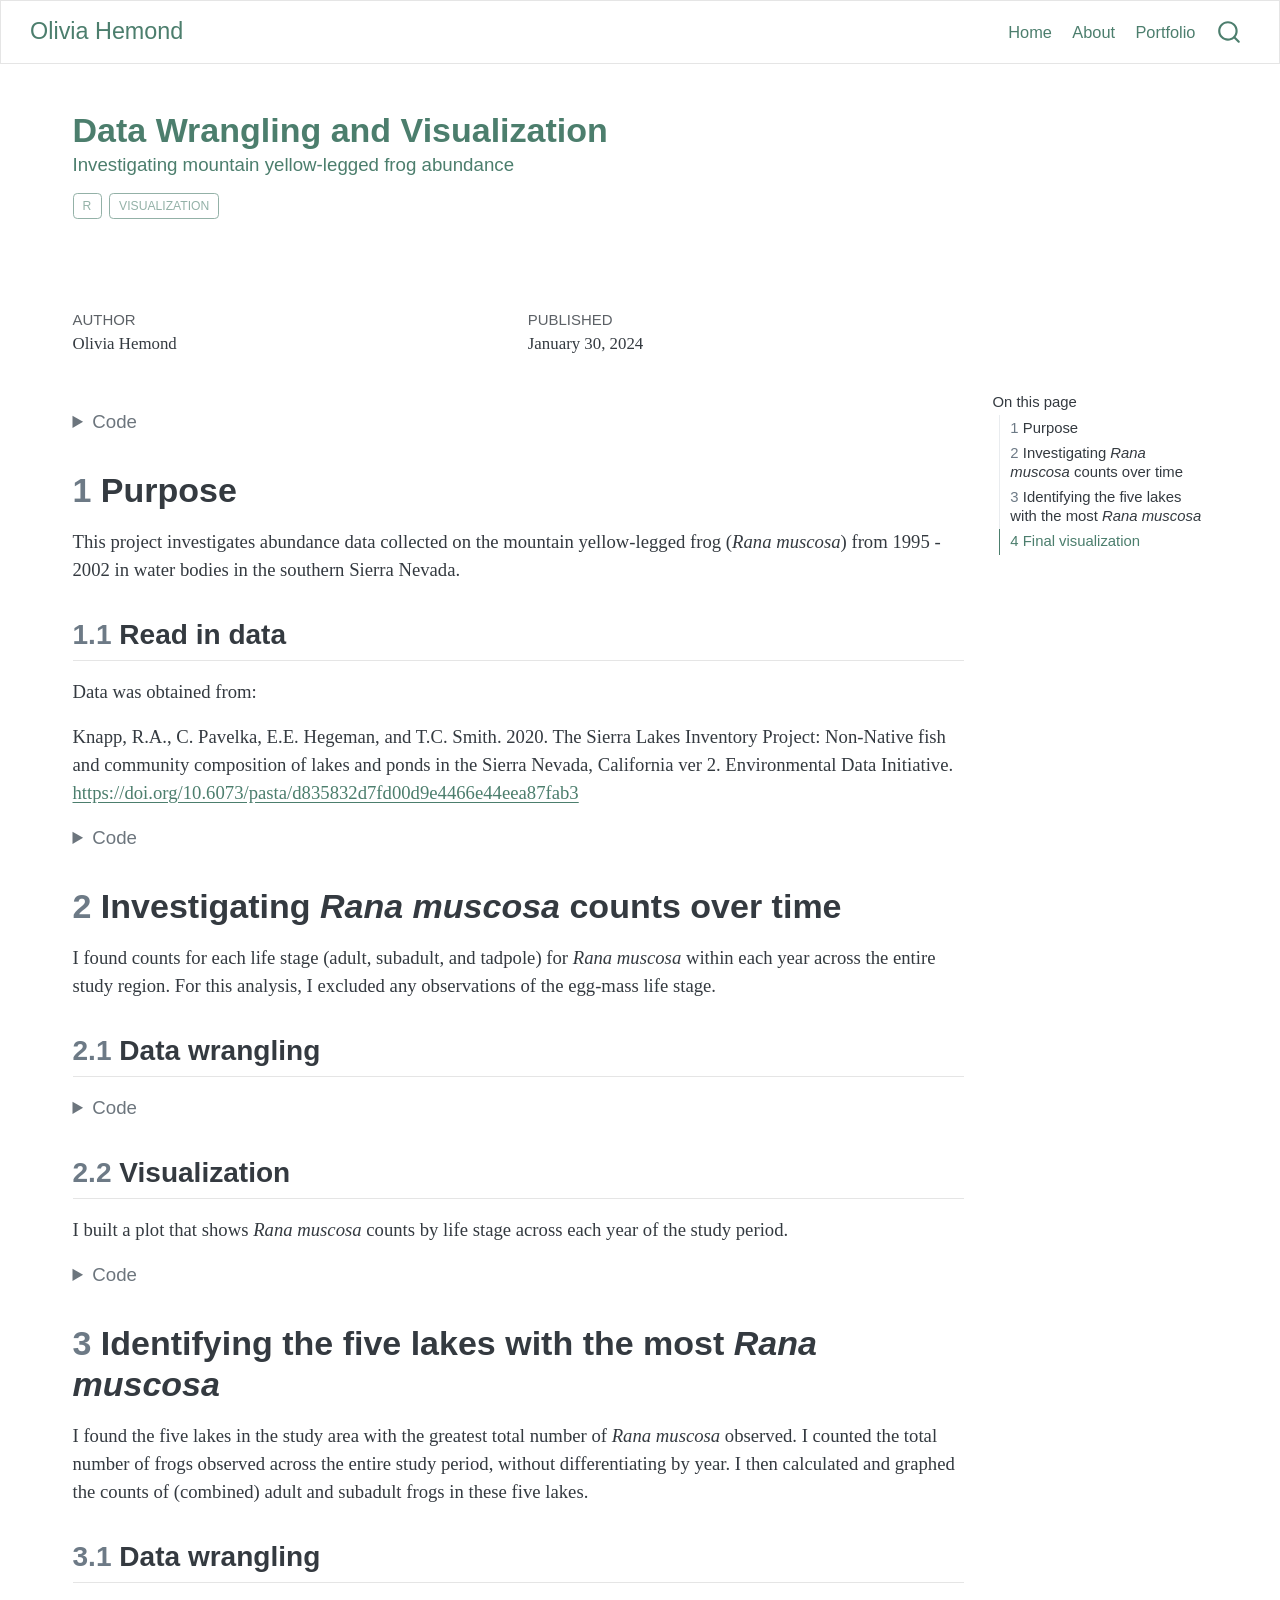
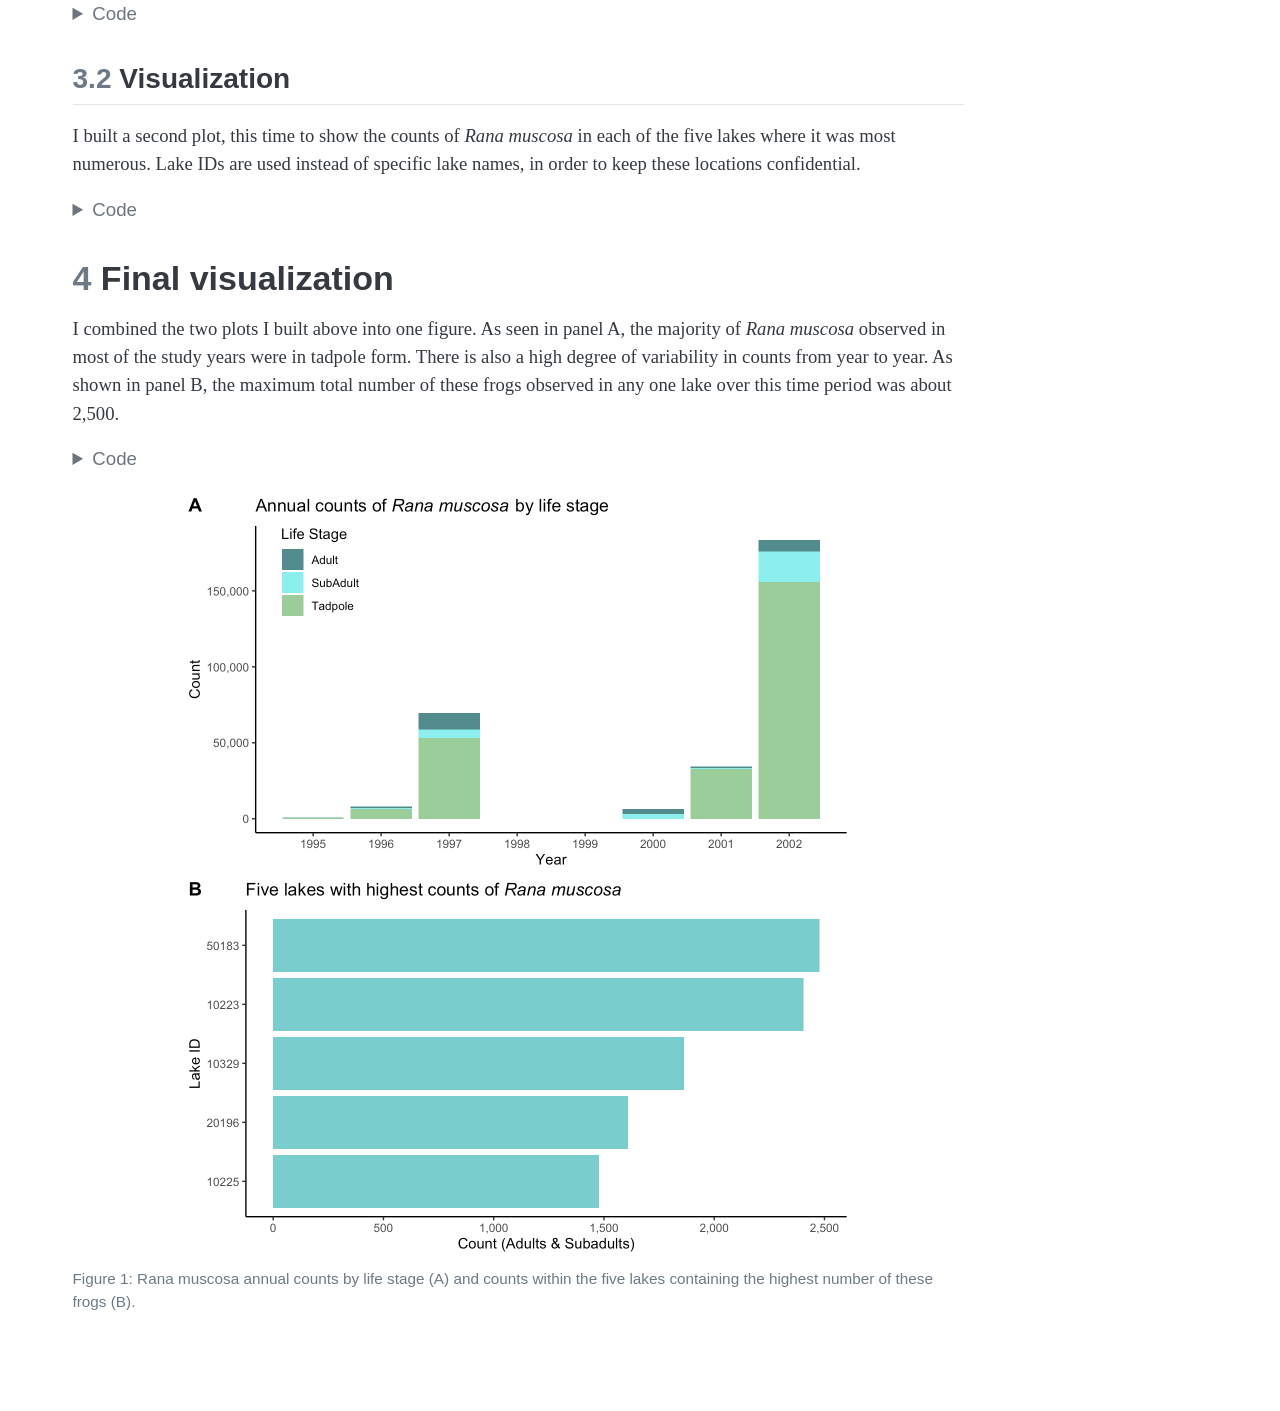
==== commit 703f34bd: "updates to intro and about pages" ====
--- a/docs/posts/2024-01-30-data-wrangling/index.html
+++ b/docs/posts/2024-01-30-data-wrangling/index.html
@@ -2,7 +2,7 @@
 <html xmlns="http://www.w3.org/1999/xhtml" lang="en" xml:lang="en"><head>
 
 <meta charset="utf-8">
-<meta name="generator" content="quarto-1.3.450">
+<meta name="generator" content="quarto-1.5.57">
 
 <meta name="viewport" content="width=device-width, initial-scale=1.0, user-scalable=yes">
 
@@ -10,7 +10,7 @@
 <meta name="dcterms.date" content="2024-01-30">
 <meta name="description" content="Investigating mountain yellow-legged frog abundance">
 
-<title>Olivia Hemond - Data Wrangling and Visualization</title>
+<title>Data Wrangling and Visualization – Olivia Hemond</title>
 <style>
 code{white-space: pre-wrap;}
 span.smallcaps{font-variant: small-caps;}
@@ -24,7 +24,7 @@
 }
 
 pre > code.sourceCode { white-space: pre; position: relative; }
-pre > code.sourceCode > span { display: inline-block; line-height: 1.25; }
+pre > code.sourceCode > span { line-height: 1.25; }
 pre > code.sourceCode > span:empty { height: 1.2em; }
 .sourceCode { overflow: visible; }
 code.sourceCode > span { color: inherit; text-decoration: inherit; }
@@ -35,7 +35,7 @@
 }
 @media print {
 pre > code.sourceCode { white-space: pre-wrap; }
-pre > code.sourceCode > span { text-indent: -5em; padding-left: 5em; }
+pre > code.sourceCode > span { display: inline-block; text-indent: -5em; padding-left: 5em; }
 }
 pre.numberSource code
 { counter-reset: source-line 0; }
@@ -66,8 +66,44 @@
   composed: false,
 });
 
+const announceDismiss = () => {
+  const annEl = window.document.getElementById("quarto-announcement");
+  if (annEl) {
+    annEl.remove();
+
+    const annId = annEl.getAttribute("data-announcement-id");
+    window.localStorage.setItem(`quarto-announce-${annId}`, "true");
+  }
+};
+
+const announceRegister = () => {
+  const annEl = window.document.getElementById("quarto-announcement");
+  if (annEl) {
+    const annId = annEl.getAttribute("data-announcement-id");
+    const isDismissed =
+      window.localStorage.getItem(`quarto-announce-${annId}`) || false;
+    if (isDismissed) {
+      announceDismiss();
+      return;
+    } else {
+      annEl.classList.remove("hidden");
+    }
+
+    const actionEl = annEl.querySelector(".quarto-announcement-action");
+    if (actionEl) {
+      actionEl.addEventListener("click", function (e) {
+        e.preventDefault();
+        // Hide the bar immediately
+        announceDismiss();
+      });
+    }
+  }
+};
+
 window.document.addEventListener("DOMContentLoaded", function () {
   let init = false;
+
+  announceRegister();
 
   // Manage the back to top button, if one is present.
   let lastScrollTop = window.pageYOffset || document.documentElement.scrollTop;
@@ -146,6 +182,17 @@
     }
   }
 
+  function dashboardOffset() {
+    const dashboardNavEl = window.document.getElementById(
+      "quarto-dashboard-header"
+    );
+    if (dashboardNavEl !== null) {
+      return dashboardNavEl.clientHeight;
+    } else {
+      return 0;
+    }
+  }
+
   function updateDocumentOffsetWithoutAnimation() {
     updateDocumentOffset(false);
   }
@@ -153,7 +200,7 @@
   function updateDocumentOffset(animated) {
     // set body offset
     const topOffset = headerOffset();
-    const bodyOffset = topOffset + footerOffset();
+    const bodyOffset = topOffset + footerOffset() + dashboardOffset();
     const bodyEl = window.document.body;
     bodyEl.setAttribute("data-bs-offset", topOffset);
     bodyEl.style.paddingTop = topOffset + "px";
@@ -266,9 +313,9 @@
   // Observe size changed for the header
   const headerEl = window.document.querySelector("header.fixed-top");
   if (headerEl && window.ResizeObserver) {
-    const observer = new window.ResizeObserver(
-      updateDocumentOffsetWithoutAnimation
-    );
+    const observer = new window.ResizeObserver(() => {
+      setTimeout(updateDocumentOffsetWithoutAnimation, 0);
+    });
     observer.observe(headerEl, {
       attributes: true,
       childList: true,
@@ -287,6 +334,7 @@
     const links = window.document.querySelectorAll("a");
     for (let i = 0; i < links.length; i++) {
       if (links[i].href) {
+        links[i].dataset.originalHref = links[i].href;
         links[i].href = links[i].href.replace(/\/index\.html/, "/");
       }
     }
@@ -294,7 +342,7 @@
     // Fixup any sharing links that require urls
     // Append url to any sharing urls
     const sharingLinks = window.document.querySelectorAll(
-      "a.sidebar-tools-main-item"
+      "a.sidebar-tools-main-item, a.quarto-navigation-tool, a.quarto-navbar-tools, a.quarto-navbar-tools-item"
     );
     for (let i = 0; i < sharingLinks.length; i++) {
       const sharingLink = sharingLinks[i];
@@ -352,8 +400,8 @@
  * Licensed MIT © Zeno Rocha
  */
 !function(t,e){"object"==typeof exports&&"object"==typeof module?module.exports=e():"function"==typeof define&&define.amd?define([],e):"object"==typeof exports?exports.ClipboardJS=e():t.ClipboardJS=e()}(this,function(){return n={686:function(t,e,n){"use strict";n.d(e,{default:function(){return b}});var e=n(279),i=n.n(e),e=n(370),u=n.n(e),e=n(817),r=n.n(e);function c(t){try{return document.execCommand(t)}catch(t){return}}var a=function(t){t=r()(t);return c("cut"),t};function o(t,e){var n,o,t=(n=t,o="rtl"===document.documentElement.getAttribute("dir"),(t=document.createElement("textarea")).style.fontSize="12pt",t.style.border="0",t.style.padding="0",t.style.margin="0",t.style.position="absolute",t.style[o?"right":"left"]="-9999px",o=window.pageYOffset||document.documentElement.scrollTop,t.style.top="".concat(o,"px"),t.setAttribute("readonly",""),t.value=n,t);return e.container.appendChild(t),e=r()(t),c("copy"),t.remove(),e}var f=function(t){var e=1<arguments.length&&void 0!==arguments[1]?arguments[1]:{container:document.body},n="";return"string"==typeof t?n=o(t,e):t instanceof HTMLInputElement&&!["text","search","url","tel","password"].includes(null==t?void 0:t.type)?n=o(t.value,e):(n=r()(t),c("copy")),n};function l(t){return(l="function"==typeof Symbol&&"symbol"==typeof Symbol.iterator?function(t){return typeof t}:function(t){return t&&"function"==typeof Symbol&&t.constructor===Symbol&&t!==Symbol.prototype?"symbol":typeof t})(t)}var s=function(){var t=0<arguments.length&&void 0!==arguments[0]?arguments[0]:{},e=t.action,n=void 0===e?"copy":e,o=t.container,e=t.target,t=t.text;if("copy"!==n&&"cut"!==n)throw new Error('Invalid "action" value, use either "copy" or "cut"');if(void 0!==e){if(!e||"object"!==l(e)||1!==e.nodeType)throw new Error('Invalid "target" value, use a valid Element');if("copy"===n&&e.hasAttribute("disabled"))throw new Error('Invalid "target" attribute. Please use "readonly" instead of "disabled" attribute');if("cut"===n&&(e.hasAttribute("readonly")||e.hasAttribute("disabled")))throw new Error('Invalid "target" attribute. You can\'t cut text from elements with "readonly" or "disabled" attributes')}return t?f(t,{container:o}):e?"cut"===n?a(e):f(e,{container:o}):void 0};function p(t){return(p="function"==typeof Symbol&&"symbol"==typeof Symbol.iterator?function(t){return typeof t}:function(t){return t&&"function"==typeof Symbol&&t.constructor===Symbol&&t!==Symbol.prototype?"symbol":typeof t})(t)}function d(t,e){for(var n=0;n<e.length;n++){var o=e[n];o.enumerable=o.enumerable||!1,o.configurable=!0,"value"in o&&(o.writable=!0),Object.defineProperty(t,o.key,o)}}function y(t,e){return(y=Object.setPrototypeOf||function(t,e){return t.__proto__=e,t})(t,e)}function h(n){var o=function(){if("undefined"==typeof Reflect||!Reflect.construct)return!1;if(Reflect.construct.sham)return!1;if("function"==typeof Proxy)return!0;try{return Date.prototype.toString.call(Reflect.construct(Date,[],function(){})),!0}catch(t){return!1}}();return function(){var t,e=v(n);return t=o?(t=v(this).constructor,Reflect.construct(e,arguments,t)):e.apply(this,arguments),e=this,!(t=t)||"object"!==p(t)&&"function"!=typeof t?function(t){if(void 0!==t)return t;throw new ReferenceError("this hasn't been initialised - super() hasn't been called")}(e):t}}function v(t){return(v=Object.setPrototypeOf?Object.getPrototypeOf:function(t){return t.__proto__||Object.getPrototypeOf(t)})(t)}function m(t,e){t="data-clipboard-".concat(t);if(e.hasAttribute(t))return e.getAttribute(t)}var b=function(){!function(t,e){if("function"!=typeof e&&null!==e)throw new TypeError("Super expression must either be null or a function");t.prototype=Object.create(e&&e.prototype,{constructor:{value:t,writable:!0,configurable:!0}}),e&&y(t,e)}(r,i());var t,e,n,o=h(r);function r(t,e){var n;return function(t){if(!(t instanceof r))throw new TypeError("Cannot call a class as a function")}(this),(n=o.call(this)).resolveOptions(e),n.listenClick(t),n}return t=r,n=[{key:"copy",value:function(t){var e=1<arguments.length&&void 0!==arguments[1]?arguments[1]:{container:document.body};return f(t,e)}},{key:"cut",value:function(t){return a(t)}},{key:"isSupported",value:function(){var t=0<arguments.length&&void 0!==arguments[0]?arguments[0]:["copy","cut"],t="string"==typeof t?[t]:t,e=!!document.queryCommandSupported;return t.forEach(function(t){e=e&&!!document.queryCommandSupported(t)}),e}}],(e=[{key:"resolveOptions",value:function(){var t=0<arguments.length&&void 0!==arguments[0]?arguments[0]:{};this.action="function"==typeof t.action?t.action:this.defaultAction,this.target="function"==typeof t.target?t.target:this.defaultTarget,this.text="function"==typeof t.text?t.text:this.defaultText,this.container="object"===p(t.container)?t.container:document.body}},{key:"listenClick",value:function(t){var e=this;this.listener=u()(t,"click",function(t){return e.onClick(t)})}},{key:"onClick",value:function(t){var e=t.delegateTarget||t.currentTarget,n=this.action(e)||"copy",t=s({action:n,container:this.container,target:this.target(e),text:this.text(e)});this.emit(t?"success":"error",{action:n,text:t,trigger:e,clearSelection:function(){e&&e.focus(),window.getSelection().removeAllRanges()}})}},{key:"defaultAction",value:function(t){return m("action",t)}},{key:"defaultTarget",value:function(t){t=m("target",t);if(t)return document.querySelector(t)}},{key:"defaultText",value:function(t){return m("text",t)}},{key:"destroy",value:function(){this.listener.destroy()}}])&&d(t.prototype,e),n&&d(t,n),r}()},828:function(t){var e;"undefined"==typeof Element||Element.prototype.matches||((e=Element.prototype).matches=e.matchesSelector||e.mozMatchesSelector||e.msMatchesSelector||e.oMatchesSelector||e.webkitMatchesSelector),t.exports=function(t,e){for(;t&&9!==t.nodeType;){if("function"==typeof t.matches&&t.matches(e))return t;t=t.parentNode}}},438:function(t,e,n){var u=n(828);function i(t,e,n,o,r){var i=function(e,n,t,o){return function(t){t.delegateTarget=u(t.target,n),t.delegateTarget&&o.call(e,t)}}.apply(this,arguments);return t.addEventListener(n,i,r),{destroy:function(){t.removeEventListener(n,i,r)}}}t.exports=function(t,e,n,o,r){return"function"==typeof t.addEventListener?i.apply(null,arguments):"function"==typeof n?i.bind(null,document).apply(null,arguments):("string"==typeof t&&(t=document.querySelectorAll(t)),Array.prototype.map.call(t,function(t){return i(t,e,n,o,r)}))}},879:function(t,n){n.node=function(t){return void 0!==t&&t instanceof HTMLElement&&1===t.nodeType},n.nodeList=function(t){var e=Object.prototype.toString.call(t);return void 0!==t&&("[object NodeList]"===e||"[object HTMLCollection]"===e)&&"length"in t&&(0===t.length||n.node(t[0]))},n.string=function(t){return"string"==typeof t||t instanceof String},n.fn=function(t){return"[object Function]"===Object.prototype.toString.call(t)}},370:function(t,e,n){var f=n(879),l=n(438);t.exports=function(t,e,n){if(!t&&!e&&!n)throw new Error("Missing required arguments");if(!f.string(e))throw new TypeError("Second argument must be a String");if(!f.fn(n))throw new TypeError("Third argument must be a Function");if(f.node(t))return c=e,a=n,(u=t).addEventListener(c,a),{destroy:function(){u.removeEventListener(c,a)}};if(f.nodeList(t))return o=t,r=e,i=n,Array.prototype.forEach.call(o,function(t){t.addEventListener(r,i)}),{destroy:function(){Array.prototype.forEach.call(o,function(t){t.removeEventListener(r,i)})}};if(f.string(t))return t=t,e=e,n=n,l(document.body,t,e,n);throw new TypeError("First argument must be a String, HTMLElement, HTMLCollection, or NodeList");var o,r,i,u,c,a}},817:function(t){t.exports=function(t){var e,n="SELECT"===t.nodeName?(t.focus(),t.value):"INPUT"===t.nodeName||"TEXTAREA"===t.nodeName?((e=t.hasAttribute("readonly"))||t.setAttribute("readonly",""),t.select(),t.setSelectionRange(0,t.value.length),e||t.removeAttribute("readonly"),t.value):(t.hasAttribute("contenteditable")&&t.focus(),n=window.getSelection(),(e=document.createRange()).selectNodeContents(t),n.removeAllRanges(),n.addRange(e),n.toString());return n}},279:function(t){function e(){}e.prototype={on:function(t,e,n){var o=this.e||(this.e={});return(o[t]||(o[t]=[])).push({fn:e,ctx:n}),this},once:function(t,e,n){var o=this;function r(){o.off(t,r),e.apply(n,arguments)}return r._=e,this.on(t,r,n)},emit:function(t){for(var e=[].slice.call(arguments,1),n=((this.e||(this.e={}))[t]||[]).slice(),o=0,r=n.length;o<r;o++)n[o].fn.apply(n[o].ctx,e);return this},off:function(t,e){var n=this.e||(this.e={}),o=n[t],r=[];if(o&&e)for(var i=0,u=o.length;i<u;i++)o[i].fn!==e&&o[i].fn._!==e&&r.push(o[i]);return r.length?n[t]=r:delete n[t],this}},t.exports=e,t.exports.TinyEmitter=e}},r={},o.n=function(t){var e=t&&t.__esModule?function(){return t.default}:function(){return t};return o.d(e,{a:e}),e},o.d=function(t,e){for(var n in e)o.o(e,n)&&!o.o(t,n)&&Object.defineProperty(t,n,{enumerable:!0,get:e[n]})},o.o=function(t,e){return Object.prototype.hasOwnProperty.call(t,e)},o(686).default;function o(t){if(r[t])return r[t].exports;var e=r[t]={exports:{}};return n[t](e,e.exports,o),e.exports}var n,r});</script>
-<script>/*! @algolia/autocomplete-js 1.7.3 | MIT License | © Algolia, Inc. and contributors | https://github.com/algolia/autocomplete */
-!function(e,t){"object"==typeof exports&&"undefined"!=typeof module?t(exports):"function"==typeof define&&define.amd?define(["exports"],t):t((e="undefined"!=typeof globalThis?globalThis:e||self)["@algolia/autocomplete-js"]={})}(this,(function(e){"use strict";function t(e,t){var n=Object.keys(e);if(Object.getOwnPropertySymbols){var r=Object.getOwnPropertySymbols(e);t&&(r=r.filter((function(t){return Object.getOwnPropertyDescriptor(e,t).enumerable}))),n.push.apply(n,r)}return n}function n(e){for(var n=1;n<arguments.length;n++){var r=null!=arguments[n]?arguments[n]:{};n%2?t(Object(r),!0).forEach((function(t){o(e,t,r[t])})):Object.getOwnPropertyDescriptors?Object.defineProperties(e,Object.getOwnPropertyDescriptors(r)):t(Object(r)).forEach((function(t){Object.defineProperty(e,t,Object.getOwnPropertyDescriptor(r,t))}))}return e}function r(e){return r="function"==typeof Symbol&&"symbol"==typeof Symbol.iterator?function(e){return typeof e}:function(e){return e&&"function"==typeof Symbol&&e.constructor===Symbol&&e!==Symbol.prototype?"symbol":typeof e},r(e)}function o(e,t,n){return t in e?Object.defineProperty(e,t,{value:n,enumerable:!0,configurable:!0,writable:!0}):e[t]=n,e}function i(){return i=Object.assign||function(e){for(var t=1;t<arguments.length;t++){var n=arguments[t];for(var r in n)Object.prototype.hasOwnProperty.call(n,r)&&(e[r]=n[r])}return e},i.apply(this,arguments)}function u(e,t){if(null==e)return{};var n,r,o=function(e,t){if(null==e)return{};var n,r,o={},i=Object.keys(e);for(r=0;r<i.length;r++)n=i[r],t.indexOf(n)>=0||(o[n]=e[n]);return o}(e,t);if(Object.getOwnPropertySymbols){var i=Object.getOwnPropertySymbols(e);for(r=0;r<i.length;r++)n=i[r],t.indexOf(n)>=0||Object.prototype.propertyIsEnumerable.call(e,n)&&(o[n]=e[n])}return o}function a(e,t){return function(e){if(Array.isArray(e))return e}(e)||function(e,t){var n=null==e?null:"undefined"!=typeof Symbol&&e[Symbol.iterator]||e["@@iterator"];if(null==n)return;var r,o,i=[],u=!0,a=!1;try{for(n=n.call(e);!(u=(r=n.next()).done)&&(i.push(r.value),!t||i.length!==t);u=!0);}catch(e){a=!0,o=e}finally{try{u||null==n.return||n.return()}finally{if(a)throw o}}return i}(e,t)||l(e,t)||function(){throw new TypeError("Invalid attempt to destructure non-iterable instance.\nIn order to be iterable, non-array objects must have a [Symbol.iterator]() method.")}()}function c(e){return function(e){if(Array.isArray(e))return s(e)}(e)||function(e){if("undefined"!=typeof Symbol&&null!=e[Symbol.iterator]||null!=e["@@iterator"])return Array.from(e)}(e)||l(e)||function(){throw new TypeError("Invalid attempt to spread non-iterable instance.\nIn order to be iterable, non-array objects must have a [Symbol.iterator]() method.")}()}function l(e,t){if(e){if("string"==typeof e)return s(e,t);var n=Object.prototype.toString.call(e).slice(8,-1);return"Object"===n&&e.constructor&&(n=e.constructor.name),"Map"===n||"Set"===n?Array.from(e):"Arguments"===n||/^(?:Ui|I)nt(?:8|16|32)(?:Clamped)?Array$/.test(n)?s(e,t):void 0}}function s(e,t){(null==t||t>e.length)&&(t=e.length);for(var n=0,r=new Array(t);n<t;n++)r[n]=e[n];return r}function p(e){return{current:e}}function f(e,t){var n=void 0;return function(){for(var r=arguments.length,o=new Array(r),i=0;i<r;i++)o[i]=arguments[i];n&&clearTimeout(n),n=setTimeout((function(){return e.apply(void 0,o)}),t)}}function d(e){return e.reduce((function(e,t){return e.concat(t)}),[])}var m=0;function v(){return"autocomplete-".concat(m++)}function h(e,t){return t.reduce((function(e,t){return e&&e[t]}),e)}function g(e){return 0===e.collections.length?0:e.collections.reduce((function(e,t){return e+t.items.length}),0)}var y=function(){},b="1.7.3",O=[{segment:"autocomplete-core",version:b}];function _(e,t){var n=t;return{then:function(t,r){return _(e.then(j(t,n,e),j(r,n,e)),n)},catch:function(t){return _(e.catch(j(t,n,e)),n)},finally:function(t){return t&&n.onCancelList.push(t),_(e.finally(j(t&&function(){return n.onCancelList=[],t()},n,e)),n)},cancel:function(){n.isCanceled=!0;var e=n.onCancelList;n.onCancelList=[],e.forEach((function(e){e()}))},isCanceled:function(){return!0===n.isCanceled}}}function P(e){return _(e,{isCanceled:!1,onCancelList:[]})}function j(e,t,n){return e?function(n){return t.isCanceled?n:e(n)}:n}function w(e,t,n,r){if(!n)return null;if(e<0&&(null===t||null!==r&&0===t))return n+e;var o=(null===t?-1:t)+e;return o<=-1||o>=n?null===r?null:0:o}function S(e,t){var n=Object.keys(e);if(Object.getOwnPropertySymbols){var r=Object.getOwnPropertySymbols(e);t&&(r=r.filter((function(t){return Object.getOwnPropertyDescriptor(e,t).enumerable}))),n.push.apply(n,r)}return n}function I(e,t,n){return t in e?Object.defineProperty(e,t,{value:n,enumerable:!0,configurable:!0,writable:!0}):e[t]=n,e}function E(e,t){var n=[];return Promise.resolve(e(t)).then((function(e){return Promise.all(e.filter((function(e){return Boolean(e)})).map((function(e){if(e.sourceId,n.includes(e.sourceId))throw new Error("[Autocomplete] The `sourceId` ".concat(JSON.stringify(e.sourceId)," is not unique."));n.push(e.sourceId);var t=function(e){for(var t=1;t<arguments.length;t++){var n=null!=arguments[t]?arguments[t]:{};t%2?S(Object(n),!0).forEach((function(t){I(e,t,n[t])})):Object.getOwnPropertyDescriptors?Object.defineProperties(e,Object.getOwnPropertyDescriptors(n)):S(Object(n)).forEach((function(t){Object.defineProperty(e,t,Object.getOwnPropertyDescriptor(n,t))}))}return e}({getItemInputValue:function(e){return e.state.query},getItemUrl:function(){},onSelect:function(e){(0,e.setIsOpen)(!1)},onActive:y},e);return Promise.resolve(t)})))}))}function A(e){var t=function(e){var t=e.collections.map((function(e){return e.items.length})).reduce((function(e,t,n){var r=(e[n-1]||0)+t;return e.push(r),e}),[]).reduce((function(t,n){return n<=e.activeItemId?t+1:t}),0);return e.collections[t]}(e);if(!t)return null;var n=t.items[function(e){for(var t=e.state,n=e.collection,r=!1,o=0,i=0;!1===r;){var u=t.collections[o];if(u===n){r=!0;break}i+=u.items.length,o++}return t.activeItemId-i}({state:e,collection:t})],r=t.source;return{item:n,itemInputValue:r.getItemInputValue({item:n,state:e}),itemUrl:r.getItemUrl({item:n,state:e}),source:r}}var C=/((gt|sm)-|galaxy nexus)|samsung[- ]/i;function D(e,t){var n=Object.keys(e);if(Object.getOwnPropertySymbols){var r=Object.getOwnPropertySymbols(e);t&&(r=r.filter((function(t){return Object.getOwnPropertyDescriptor(e,t).enumerable}))),n.push.apply(n,r)}return n}function k(e){for(var t=1;t<arguments.length;t++){var n=null!=arguments[t]?arguments[t]:{};t%2?D(Object(n),!0).forEach((function(t){x(e,t,n[t])})):Object.getOwnPropertyDescriptors?Object.defineProperties(e,Object.getOwnPropertyDescriptors(n)):D(Object(n)).forEach((function(t){Object.defineProperty(e,t,Object.getOwnPropertyDescriptor(n,t))}))}return e}function x(e,t,n){return t in e?Object.defineProperty(e,t,{value:n,enumerable:!0,configurable:!0,writable:!0}):e[t]=n,e}function N(e,t){var n=Object.keys(e);if(Object.getOwnPropertySymbols){var r=Object.getOwnPropertySymbols(e);t&&(r=r.filter((function(t){return Object.getOwnPropertyDescriptor(e,t).enumerable}))),n.push.apply(n,r)}return n}function q(e,t,n){return t in e?Object.defineProperty(e,t,{value:n,enumerable:!0,configurable:!0,writable:!0}):e[t]=n,e}function R(e,t,n){var r,o=t.initialState;return{getState:function(){return o},dispatch:function(r,i){var u=function(e){for(var t=1;t<arguments.length;t++){var n=null!=arguments[t]?arguments[t]:{};t%2?N(Object(n),!0).forEach((function(t){q(e,t,n[t])})):Object.getOwnPropertyDescriptors?Object.defineProperties(e,Object.getOwnPropertyDescriptors(n)):N(Object(n)).forEach((function(t){Object.defineProperty(e,t,Object.getOwnPropertyDescriptor(n,t))}))}return e}({},o);o=e(o,{type:r,props:t,payload:i}),n({state:o,prevState:u})},pendingRequests:(r=[],{add:function(e){return r.push(e),e.finally((function(){r=r.filter((function(t){return t!==e}))}))},cancelAll:function(){r.forEach((function(e){return e.cancel()}))},isEmpty:function(){return 0===r.length}})}}function T(e,t){var n=Object.keys(e);if(Object.getOwnPropertySymbols){var r=Object.getOwnPropertySymbols(e);t&&(r=r.filter((function(t){return Object.getOwnPropertyDescriptor(e,t).enumerable}))),n.push.apply(n,r)}return n}function L(e){for(var t=1;t<arguments.length;t++){var n=null!=arguments[t]?arguments[t]:{};t%2?T(Object(n),!0).forEach((function(t){B(e,t,n[t])})):Object.getOwnPropertyDescriptors?Object.defineProperties(e,Object.getOwnPropertyDescriptors(n)):T(Object(n)).forEach((function(t){Object.defineProperty(e,t,Object.getOwnPropertyDescriptor(n,t))}))}return e}function B(e,t,n){return t in e?Object.defineProperty(e,t,{value:n,enumerable:!0,configurable:!0,writable:!0}):e[t]=n,e}function F(e){return function(e){if(Array.isArray(e))return M(e)}(e)||function(e){if("undefined"!=typeof Symbol&&null!=e[Symbol.iterator]||null!=e["@@iterator"])return Array.from(e)}(e)||function(e,t){if(!e)return;if("string"==typeof e)return M(e,t);var n=Object.prototype.toString.call(e).slice(8,-1);"Object"===n&&e.constructor&&(n=e.constructor.name);if("Map"===n||"Set"===n)return Array.from(e);if("Arguments"===n||/^(?:Ui|I)nt(?:8|16|32)(?:Clamped)?Array$/.test(n))return M(e,t)}(e)||function(){throw new TypeError("Invalid attempt to spread non-iterable instance.\nIn order to be iterable, non-array objects must have a [Symbol.iterator]() method.")}()}function M(e,t){(null==t||t>e.length)&&(t=e.length);for(var n=0,r=new Array(t);n<t;n++)r[n]=e[n];return r}function U(e,t){var n=Object.keys(e);if(Object.getOwnPropertySymbols){var r=Object.getOwnPropertySymbols(e);t&&(r=r.filter((function(t){return Object.getOwnPropertyDescriptor(e,t).enumerable}))),n.push.apply(n,r)}return n}function H(e){for(var t=1;t<arguments.length;t++){var n=null!=arguments[t]?arguments[t]:{};t%2?U(Object(n),!0).forEach((function(t){V(e,t,n[t])})):Object.getOwnPropertyDescriptors?Object.defineProperties(e,Object.getOwnPropertyDescriptors(n)):U(Object(n)).forEach((function(t){Object.defineProperty(e,t,Object.getOwnPropertyDescriptor(n,t))}))}return e}function V(e,t,n){return t in e?Object.defineProperty(e,t,{value:n,enumerable:!0,configurable:!0,writable:!0}):e[t]=n,e}function W(e,t){var n=Object.keys(e);if(Object.getOwnPropertySymbols){var r=Object.getOwnPropertySymbols(e);t&&(r=r.filter((function(t){return Object.getOwnPropertyDescriptor(e,t).enumerable}))),n.push.apply(n,r)}return n}function Q(e){for(var t=1;t<arguments.length;t++){var n=null!=arguments[t]?arguments[t]:{};t%2?W(Object(n),!0).forEach((function(t){$(e,t,n[t])})):Object.getOwnPropertyDescriptors?Object.defineProperties(e,Object.getOwnPropertyDescriptors(n)):W(Object(n)).forEach((function(t){Object.defineProperty(e,t,Object.getOwnPropertyDescriptor(n,t))}))}return e}function $(e,t,n){return t in e?Object.defineProperty(e,t,{value:n,enumerable:!0,configurable:!0,writable:!0}):e[t]=n,e}function z(e){return function(e){if(Array.isArray(e))return G(e)}(e)||function(e){if("undefined"!=typeof Symbol&&null!=e[Symbol.iterator]||null!=e["@@iterator"])return Array.from(e)}(e)||function(e,t){if(!e)return;if("string"==typeof e)return G(e,t);var n=Object.prototype.toString.call(e).slice(8,-1);"Object"===n&&e.constructor&&(n=e.constructor.name);if("Map"===n||"Set"===n)return Array.from(e);if("Arguments"===n||/^(?:Ui|I)nt(?:8|16|32)(?:Clamped)?Array$/.test(n))return G(e,t)}(e)||function(){throw new TypeError("Invalid attempt to spread non-iterable instance.\nIn order to be iterable, non-array objects must have a [Symbol.iterator]() method.")}()}function G(e,t){(null==t||t>e.length)&&(t=e.length);for(var n=0,r=new Array(t);n<t;n++)r[n]=e[n];return r}function K(e,t){var n=Object.keys(e);if(Object.getOwnPropertySymbols){var r=Object.getOwnPropertySymbols(e);t&&(r=r.filter((function(t){return Object.getOwnPropertyDescriptor(e,t).enumerable}))),n.push.apply(n,r)}return n}function J(e){for(var t=1;t<arguments.length;t++){var n=null!=arguments[t]?arguments[t]:{};t%2?K(Object(n),!0).forEach((function(t){Y(e,t,n[t])})):Object.getOwnPropertyDescriptors?Object.defineProperties(e,Object.getOwnPropertyDescriptors(n)):K(Object(n)).forEach((function(t){Object.defineProperty(e,t,Object.getOwnPropertyDescriptor(n,t))}))}return e}function Y(e,t,n){return t in e?Object.defineProperty(e,t,{value:n,enumerable:!0,configurable:!0,writable:!0}):e[t]=n,e}function X(e){return Boolean(e.execute)}function Z(e,t){return n=e,Boolean(null==n?void 0:n.execute)?J(J({},e),{},{requests:e.queries.map((function(n){return{query:n,sourceId:t,transformResponse:e.transformResponse}}))}):{items:e,sourceId:t};var n}function ee(e){var t=e.reduce((function(e,t){if(!X(t))return e.push(t),e;var n=t.searchClient,r=t.execute,o=t.requesterId,i=t.requests,u=e.find((function(e){return X(t)&&X(e)&&e.searchClient===n&&Boolean(o)&&e.requesterId===o}));if(u){var a;(a=u.items).push.apply(a,z(i))}else{var c={execute:r,requesterId:o,items:i,searchClient:n};e.push(c)}return e}),[]).map((function(e){if(!X(e))return Promise.resolve(e);var t=e,n=t.execute,r=t.items;return n({searchClient:t.searchClient,requests:r})}));return Promise.all(t).then((function(e){return d(e)}))}function te(e,t){return t.map((function(t){var n=e.filter((function(e){return e.sourceId===t.sourceId})),r=n.map((function(e){return e.items})),o=n[0].transformResponse,i=o?o(function(e){var t=e.map((function(e){var t;return k(k({},e),{},{hits:null===(t=e.hits)||void 0===t?void 0:t.map((function(t){return k(k({},t),{},{__autocomplete_indexName:e.index,__autocomplete_queryID:e.queryID})}))})}));return{results:t,hits:t.map((function(e){return e.hits})).filter(Boolean),facetHits:t.map((function(e){var t;return null===(t=e.facetHits)||void 0===t?void 0:t.map((function(e){return{label:e.value,count:e.count,_highlightResult:{label:{value:e.highlighted}}}}))})).filter(Boolean)}}(r)):r;return i.every(Boolean),'The `getItems` function from source "'.concat(t.sourceId,'" must return an array of items but returned ').concat(JSON.stringify(void 0),".\n\nDid you forget to return items?\n\nSee: https://www.algolia.com/doc/ui-libraries/autocomplete/core-concepts/sources/#param-getitems"),{source:t,items:i}}))}var ne=["event","nextState","props","query","refresh","store"];function re(e,t){var n=Object.keys(e);if(Object.getOwnPropertySymbols){var r=Object.getOwnPropertySymbols(e);t&&(r=r.filter((function(t){return Object.getOwnPropertyDescriptor(e,t).enumerable}))),n.push.apply(n,r)}return n}function oe(e){for(var t=1;t<arguments.length;t++){var n=null!=arguments[t]?arguments[t]:{};t%2?re(Object(n),!0).forEach((function(t){ie(e,t,n[t])})):Object.getOwnPropertyDescriptors?Object.defineProperties(e,Object.getOwnPropertyDescriptors(n)):re(Object(n)).forEach((function(t){Object.defineProperty(e,t,Object.getOwnPropertyDescriptor(n,t))}))}return e}function ie(e,t,n){return t in e?Object.defineProperty(e,t,{value:n,enumerable:!0,configurable:!0,writable:!0}):e[t]=n,e}function ue(e,t){if(null==e)return{};var n,r,o=function(e,t){if(null==e)return{};var n,r,o={},i=Object.keys(e);for(r=0;r<i.length;r++)n=i[r],t.indexOf(n)>=0||(o[n]=e[n]);return o}(e,t);if(Object.getOwnPropertySymbols){var i=Object.getOwnPropertySymbols(e);for(r=0;r<i.length;r++)n=i[r],t.indexOf(n)>=0||Object.prototype.propertyIsEnumerable.call(e,n)&&(o[n]=e[n])}return o}var ae,ce,le,se=null,pe=(ae=-1,ce=-1,le=void 0,function(e){var t=++ae;return Promise.resolve(e).then((function(e){return le&&t<ce?le:(ce=t,le=e,e)}))});function fe(e){var t=e.event,n=e.nextState,r=void 0===n?{}:n,o=e.props,i=e.query,u=e.refresh,a=e.store,c=ue(e,ne);se&&o.environment.clearTimeout(se);var l=c.setCollections,s=c.setIsOpen,p=c.setQuery,f=c.setActiveItemId,m=c.setStatus;if(p(i),f(o.defaultActiveItemId),!i&&!1===o.openOnFocus){var v,h=a.getState().collections.map((function(e){return oe(oe({},e),{},{items:[]})}));m("idle"),l(h),s(null!==(v=r.isOpen)&&void 0!==v?v:o.shouldPanelOpen({state:a.getState()}));var g=P(pe(h).then((function(){return Promise.resolve()})));return a.pendingRequests.add(g)}m("loading"),se=o.environment.setTimeout((function(){m("stalled")}),o.stallThreshold);var y=P(pe(o.getSources(oe({query:i,refresh:u,state:a.getState()},c)).then((function(e){return Promise.all(e.map((function(e){return Promise.resolve(e.getItems(oe({query:i,refresh:u,state:a.getState()},c))).then((function(t){return Z(t,e.sourceId)}))}))).then(ee).then((function(t){return te(t,e)})).then((function(e){return function(e){var t=e.collections,n=e.props,r=e.state,o=t.reduce((function(e,t){return Q(Q({},e),{},$({},t.source.sourceId,Q(Q({},t.source),{},{getItems:function(){return d(t.items)}})))}),{});return d(n.reshape({sources:Object.values(o),sourcesBySourceId:o,state:r})).filter(Boolean).map((function(e){return{source:e,items:e.getItems()}}))}({collections:e,props:o,state:a.getState()})}))})))).then((function(e){var n;m("idle"),l(e);var p=o.shouldPanelOpen({state:a.getState()});s(null!==(n=r.isOpen)&&void 0!==n?n:o.openOnFocus&&!i&&p||p);var f=A(a.getState());if(null!==a.getState().activeItemId&&f){var d=f.item,v=f.itemInputValue,h=f.itemUrl,g=f.source;g.onActive(oe({event:t,item:d,itemInputValue:v,itemUrl:h,refresh:u,source:g,state:a.getState()},c))}})).finally((function(){m("idle"),se&&o.environment.clearTimeout(se)}));return a.pendingRequests.add(y)}var de=["event","props","refresh","store"];function me(e,t){var n=Object.keys(e);if(Object.getOwnPropertySymbols){var r=Object.getOwnPropertySymbols(e);t&&(r=r.filter((function(t){return Object.getOwnPropertyDescriptor(e,t).enumerable}))),n.push.apply(n,r)}return n}function ve(e){for(var t=1;t<arguments.length;t++){var n=null!=arguments[t]?arguments[t]:{};t%2?me(Object(n),!0).forEach((function(t){he(e,t,n[t])})):Object.getOwnPropertyDescriptors?Object.defineProperties(e,Object.getOwnPropertyDescriptors(n)):me(Object(n)).forEach((function(t){Object.defineProperty(e,t,Object.getOwnPropertyDescriptor(n,t))}))}return e}function he(e,t,n){return t in e?Object.defineProperty(e,t,{value:n,enumerable:!0,configurable:!0,writable:!0}):e[t]=n,e}function ge(e,t){if(null==e)return{};var n,r,o=function(e,t){if(null==e)return{};var n,r,o={},i=Object.keys(e);for(r=0;r<i.length;r++)n=i[r],t.indexOf(n)>=0||(o[n]=e[n]);return o}(e,t);if(Object.getOwnPropertySymbols){var i=Object.getOwnPropertySymbols(e);for(r=0;r<i.length;r++)n=i[r],t.indexOf(n)>=0||Object.prototype.propertyIsEnumerable.call(e,n)&&(o[n]=e[n])}return o}var ye=["props","refresh","store"],be=["inputElement","formElement","panelElement"],Oe=["inputElement"],_e=["inputElement","maxLength"],Pe=["item","source"];function je(e,t){var n=Object.keys(e);if(Object.getOwnPropertySymbols){var r=Object.getOwnPropertySymbols(e);t&&(r=r.filter((function(t){return Object.getOwnPropertyDescriptor(e,t).enumerable}))),n.push.apply(n,r)}return n}function we(e){for(var t=1;t<arguments.length;t++){var n=null!=arguments[t]?arguments[t]:{};t%2?je(Object(n),!0).forEach((function(t){Se(e,t,n[t])})):Object.getOwnPropertyDescriptors?Object.defineProperties(e,Object.getOwnPropertyDescriptors(n)):je(Object(n)).forEach((function(t){Object.defineProperty(e,t,Object.getOwnPropertyDescriptor(n,t))}))}return e}function Se(e,t,n){return t in e?Object.defineProperty(e,t,{value:n,enumerable:!0,configurable:!0,writable:!0}):e[t]=n,e}function Ie(e,t){if(null==e)return{};var n,r,o=function(e,t){if(null==e)return{};var n,r,o={},i=Object.keys(e);for(r=0;r<i.length;r++)n=i[r],t.indexOf(n)>=0||(o[n]=e[n]);return o}(e,t);if(Object.getOwnPropertySymbols){var i=Object.getOwnPropertySymbols(e);for(r=0;r<i.length;r++)n=i[r],t.indexOf(n)>=0||Object.prototype.propertyIsEnumerable.call(e,n)&&(o[n]=e[n])}return o}function Ee(e){var t=e.props,n=e.refresh,r=e.store,o=Ie(e,ye);return{getEnvironmentProps:function(e){var n=e.inputElement,o=e.formElement,i=e.panelElement;function u(e){!r.getState().isOpen&&r.pendingRequests.isEmpty()||e.target===n||!1===[o,i].some((function(t){return n=t,r=e.target,n===r||n.contains(r);var n,r}))&&(r.dispatch("blur",null),t.debug||r.pendingRequests.cancelAll())}return we({onTouchStart:u,onMouseDown:u,onTouchMove:function(e){!1!==r.getState().isOpen&&n===t.environment.document.activeElement&&e.target!==n&&n.blur()}},Ie(e,be))},getRootProps:function(e){return we({role:"combobox","aria-expanded":r.getState().isOpen,"aria-haspopup":"listbox","aria-owns":r.getState().isOpen?"".concat(t.id,"-list"):void 0,"aria-labelledby":"".concat(t.id,"-label")},e)},getFormProps:function(e){return e.inputElement,we({action:"",noValidate:!0,role:"search",onSubmit:function(i){var u;i.preventDefault(),t.onSubmit(we({event:i,refresh:n,state:r.getState()},o)),r.dispatch("submit",null),null===(u=e.inputElement)||void 0===u||u.blur()},onReset:function(i){var u;i.preventDefault(),t.onReset(we({event:i,refresh:n,state:r.getState()},o)),r.dispatch("reset",null),null===(u=e.inputElement)||void 0===u||u.focus()}},Ie(e,Oe))},getLabelProps:function(e){return we({htmlFor:"".concat(t.id,"-input"),id:"".concat(t.id,"-label")},e)},getInputProps:function(e){var i;function u(e){(t.openOnFocus||Boolean(r.getState().query))&&fe(we({event:e,props:t,query:r.getState().completion||r.getState().query,refresh:n,store:r},o)),r.dispatch("focus",null)}var a=e||{};a.inputElement;var c=a.maxLength,l=void 0===c?512:c,s=Ie(a,_e),p=A(r.getState()),f=function(e){return Boolean(e&&e.match(C))}((null===(i=t.environment.navigator)||void 0===i?void 0:i.userAgent)||""),d=null!=p&&p.itemUrl&&!f?"go":"search";return we({"aria-autocomplete":"both","aria-activedescendant":r.getState().isOpen&&null!==r.getState().activeItemId?"".concat(t.id,"-item-").concat(r.getState().activeItemId):void 0,"aria-controls":r.getState().isOpen?"".concat(t.id,"-list"):void 0,"aria-labelledby":"".concat(t.id,"-label"),value:r.getState().completion||r.getState().query,id:"".concat(t.id,"-input"),autoComplete:"off",autoCorrect:"off",autoCapitalize:"off",enterKeyHint:d,spellCheck:"false",autoFocus:t.autoFocus,placeholder:t.placeholder,maxLength:l,type:"search",onChange:function(e){fe(we({event:e,props:t,query:e.currentTarget.value.slice(0,l),refresh:n,store:r},o))},onKeyDown:function(e){!function(e){var t=e.event,n=e.props,r=e.refresh,o=e.store,i=ge(e,de);if("ArrowUp"===t.key||"ArrowDown"===t.key){var u=function(){var e=n.environment.document.getElementById("".concat(n.id,"-item-").concat(o.getState().activeItemId));e&&(e.scrollIntoViewIfNeeded?e.scrollIntoViewIfNeeded(!1):e.scrollIntoView(!1))},a=function(){var e=A(o.getState());if(null!==o.getState().activeItemId&&e){var n=e.item,u=e.itemInputValue,a=e.itemUrl,c=e.source;c.onActive(ve({event:t,item:n,itemInputValue:u,itemUrl:a,refresh:r,source:c,state:o.getState()},i))}};t.preventDefault(),!1===o.getState().isOpen&&(n.openOnFocus||Boolean(o.getState().query))?fe(ve({event:t,props:n,query:o.getState().query,refresh:r,store:o},i)).then((function(){o.dispatch(t.key,{nextActiveItemId:n.defaultActiveItemId}),a(),setTimeout(u,0)})):(o.dispatch(t.key,{}),a(),u())}else if("Escape"===t.key)t.preventDefault(),o.dispatch(t.key,null),o.pendingRequests.cancelAll();else if("Tab"===t.key)o.dispatch("blur",null),o.pendingRequests.cancelAll();else if("Enter"===t.key){if(null===o.getState().activeItemId||o.getState().collections.every((function(e){return 0===e.items.length})))return void(n.debug||o.pendingRequests.cancelAll());t.preventDefault();var c=A(o.getState()),l=c.item,s=c.itemInputValue,p=c.itemUrl,f=c.source;if(t.metaKey||t.ctrlKey)void 0!==p&&(f.onSelect(ve({event:t,item:l,itemInputValue:s,itemUrl:p,refresh:r,source:f,state:o.getState()},i)),n.navigator.navigateNewTab({itemUrl:p,item:l,state:o.getState()}));else if(t.shiftKey)void 0!==p&&(f.onSelect(ve({event:t,item:l,itemInputValue:s,itemUrl:p,refresh:r,source:f,state:o.getState()},i)),n.navigator.navigateNewWindow({itemUrl:p,item:l,state:o.getState()}));else if(t.altKey);else{if(void 0!==p)return f.onSelect(ve({event:t,item:l,itemInputValue:s,itemUrl:p,refresh:r,source:f,state:o.getState()},i)),void n.navigator.navigate({itemUrl:p,item:l,state:o.getState()});fe(ve({event:t,nextState:{isOpen:!1},props:n,query:s,refresh:r,store:o},i)).then((function(){f.onSelect(ve({event:t,item:l,itemInputValue:s,itemUrl:p,refresh:r,source:f,state:o.getState()},i))}))}}}(we({event:e,props:t,refresh:n,store:r},o))},onFocus:u,onBlur:y,onClick:function(n){e.inputElement!==t.environment.document.activeElement||r.getState().isOpen||u(n)}},s)},getPanelProps:function(e){return we({onMouseDown:function(e){e.preventDefault()},onMouseLeave:function(){r.dispatch("mouseleave",null)}},e)},getListProps:function(e){return we({role:"listbox","aria-labelledby":"".concat(t.id,"-label"),id:"".concat(t.id,"-list")},e)},getItemProps:function(e){var i=e.item,u=e.source,a=Ie(e,Pe);return we({id:"".concat(t.id,"-item-").concat(i.__autocomplete_id),role:"option","aria-selected":r.getState().activeItemId===i.__autocomplete_id,onMouseMove:function(e){if(i.__autocomplete_id!==r.getState().activeItemId){r.dispatch("mousemove",i.__autocomplete_id);var t=A(r.getState());if(null!==r.getState().activeItemId&&t){var u=t.item,a=t.itemInputValue,c=t.itemUrl,l=t.source;l.onActive(we({event:e,item:u,itemInputValue:a,itemUrl:c,refresh:n,source:l,state:r.getState()},o))}}},onMouseDown:function(e){e.preventDefault()},onClick:function(e){var a=u.getItemInputValue({item:i,state:r.getState()}),c=u.getItemUrl({item:i,state:r.getState()});(c?Promise.resolve():fe(we({event:e,nextState:{isOpen:!1},props:t,query:a,refresh:n,store:r},o))).then((function(){u.onSelect(we({event:e,item:i,itemInputValue:a,itemUrl:c,refresh:n,source:u,state:r.getState()},o))}))}},a)}}}function Ae(e,t){var n=Object.keys(e);if(Object.getOwnPropertySymbols){var r=Object.getOwnPropertySymbols(e);t&&(r=r.filter((function(t){return Object.getOwnPropertyDescriptor(e,t).enumerable}))),n.push.apply(n,r)}return n}function Ce(e){for(var t=1;t<arguments.length;t++){var n=null!=arguments[t]?arguments[t]:{};t%2?Ae(Object(n),!0).forEach((function(t){De(e,t,n[t])})):Object.getOwnPropertyDescriptors?Object.defineProperties(e,Object.getOwnPropertyDescriptors(n)):Ae(Object(n)).forEach((function(t){Object.defineProperty(e,t,Object.getOwnPropertyDescriptor(n,t))}))}return e}function De(e,t,n){return t in e?Object.defineProperty(e,t,{value:n,enumerable:!0,configurable:!0,writable:!0}):e[t]=n,e}function ke(e){var t,n,r,o,i=e.plugins,u=e.options,a=null===(t=((null===(n=u.__autocomplete_metadata)||void 0===n?void 0:n.userAgents)||[])[0])||void 0===t?void 0:t.segment,c=a?De({},a,Object.keys((null===(r=u.__autocomplete_metadata)||void 0===r?void 0:r.options)||{})):{};return{plugins:i.map((function(e){return{name:e.name,options:Object.keys(e.__autocomplete_pluginOptions||[])}})),options:Ce({"autocomplete-core":Object.keys(u)},c),ua:O.concat((null===(o=u.__autocomplete_metadata)||void 0===o?void 0:o.userAgents)||[])}}function xe(e){var t,n=e.state;return!1===n.isOpen||null===n.activeItemId?null:(null===(t=A(n))||void 0===t?void 0:t.itemInputValue)||null}function Ne(e,t){var n=Object.keys(e);if(Object.getOwnPropertySymbols){var r=Object.getOwnPropertySymbols(e);t&&(r=r.filter((function(t){return Object.getOwnPropertyDescriptor(e,t).enumerable}))),n.push.apply(n,r)}return n}function qe(e){for(var t=1;t<arguments.length;t++){var n=null!=arguments[t]?arguments[t]:{};t%2?Ne(Object(n),!0).forEach((function(t){Re(e,t,n[t])})):Object.getOwnPropertyDescriptors?Object.defineProperties(e,Object.getOwnPropertyDescriptors(n)):Ne(Object(n)).forEach((function(t){Object.defineProperty(e,t,Object.getOwnPropertyDescriptor(n,t))}))}return e}function Re(e,t,n){return t in e?Object.defineProperty(e,t,{value:n,enumerable:!0,configurable:!0,writable:!0}):e[t]=n,e}var Te=function(e,t){switch(t.type){case"setActiveItemId":case"mousemove":return qe(qe({},e),{},{activeItemId:t.payload});case"setQuery":return qe(qe({},e),{},{query:t.payload,completion:null});case"setCollections":return qe(qe({},e),{},{collections:t.payload});case"setIsOpen":return qe(qe({},e),{},{isOpen:t.payload});case"setStatus":return qe(qe({},e),{},{status:t.payload});case"setContext":return qe(qe({},e),{},{context:qe(qe({},e.context),t.payload)});case"ArrowDown":var n=qe(qe({},e),{},{activeItemId:t.payload.hasOwnProperty("nextActiveItemId")?t.payload.nextActiveItemId:w(1,e.activeItemId,g(e),t.props.defaultActiveItemId)});return qe(qe({},n),{},{completion:xe({state:n})});case"ArrowUp":var r=qe(qe({},e),{},{activeItemId:w(-1,e.activeItemId,g(e),t.props.defaultActiveItemId)});return qe(qe({},r),{},{completion:xe({state:r})});case"Escape":return e.isOpen?qe(qe({},e),{},{activeItemId:null,isOpen:!1,completion:null}):qe(qe({},e),{},{activeItemId:null,query:"",status:"idle",collections:[]});case"submit":return qe(qe({},e),{},{activeItemId:null,isOpen:!1,status:"idle"});case"reset":return qe(qe({},e),{},{activeItemId:!0===t.props.openOnFocus?t.props.defaultActiveItemId:null,status:"idle",query:""});case"focus":return qe(qe({},e),{},{activeItemId:t.props.defaultActiveItemId,isOpen:(t.props.openOnFocus||Boolean(e.query))&&t.props.shouldPanelOpen({state:e})});case"blur":return t.props.debug?e:qe(qe({},e),{},{isOpen:!1,activeItemId:null});case"mouseleave":return qe(qe({},e),{},{activeItemId:t.props.defaultActiveItemId});default:return"The reducer action ".concat(JSON.stringify(t.type)," is not supported."),e}};function Le(e,t){var n=Object.keys(e);if(Object.getOwnPropertySymbols){var r=Object.getOwnPropertySymbols(e);t&&(r=r.filter((function(t){return Object.getOwnPropertyDescriptor(e,t).enumerable}))),n.push.apply(n,r)}return n}function Be(e){for(var t=1;t<arguments.length;t++){var n=null!=arguments[t]?arguments[t]:{};t%2?Le(Object(n),!0).forEach((function(t){Fe(e,t,n[t])})):Object.getOwnPropertyDescriptors?Object.defineProperties(e,Object.getOwnPropertyDescriptors(n)):Le(Object(n)).forEach((function(t){Object.defineProperty(e,t,Object.getOwnPropertyDescriptor(n,t))}))}return e}function Fe(e,t,n){return t in e?Object.defineProperty(e,t,{value:n,enumerable:!0,configurable:!0,writable:!0}):e[t]=n,e}function Me(e){var t=[],n=function(e,t){var n,r="undefined"!=typeof window?window:{},o=e.plugins||[];return H(H({debug:!1,openOnFocus:!1,placeholder:"",autoFocus:!1,defaultActiveItemId:null,stallThreshold:300,environment:r,shouldPanelOpen:function(e){return g(e.state)>0},reshape:function(e){return e.sources}},e),{},{id:null!==(n=e.id)&&void 0!==n?n:v(),plugins:o,initialState:H({activeItemId:null,query:"",completion:null,collections:[],isOpen:!1,status:"idle",context:{}},e.initialState),onStateChange:function(t){var n;null===(n=e.onStateChange)||void 0===n||n.call(e,t),o.forEach((function(e){var n;return null===(n=e.onStateChange)||void 0===n?void 0:n.call(e,t)}))},onSubmit:function(t){var n;null===(n=e.onSubmit)||void 0===n||n.call(e,t),o.forEach((function(e){var n;return null===(n=e.onSubmit)||void 0===n?void 0:n.call(e,t)}))},onReset:function(t){var n;null===(n=e.onReset)||void 0===n||n.call(e,t),o.forEach((function(e){var n;return null===(n=e.onReset)||void 0===n?void 0:n.call(e,t)}))},getSources:function(n){return Promise.all([].concat(F(o.map((function(e){return e.getSources}))),[e.getSources]).filter(Boolean).map((function(e){return E(e,n)}))).then((function(e){return d(e)})).then((function(e){return e.map((function(e){return H(H({},e),{},{onSelect:function(n){e.onSelect(n),t.forEach((function(e){var t;return null===(t=e.onSelect)||void 0===t?void 0:t.call(e,n)}))},onActive:function(n){e.onActive(n),t.forEach((function(e){var t;return null===(t=e.onActive)||void 0===t?void 0:t.call(e,n)}))}})}))}))},navigator:H({navigate:function(e){var t=e.itemUrl;r.location.assign(t)},navigateNewTab:function(e){var t=e.itemUrl,n=r.open(t,"_blank","noopener");null==n||n.focus()},navigateNewWindow:function(e){var t=e.itemUrl;r.open(t,"_blank","noopener")}},e.navigator)})}(e,t),r=R(Te,n,(function(e){var t=e.prevState,r=e.state;n.onStateChange(Be({prevState:t,state:r,refresh:u},o))})),o=function(e){var t=e.store;return{setActiveItemId:function(e){t.dispatch("setActiveItemId",e)},setQuery:function(e){t.dispatch("setQuery",e)},setCollections:function(e){var n=0,r=e.map((function(e){return L(L({},e),{},{items:d(e.items).map((function(e){return L(L({},e),{},{__autocomplete_id:n++})}))})}));t.dispatch("setCollections",r)},setIsOpen:function(e){t.dispatch("setIsOpen",e)},setStatus:function(e){t.dispatch("setStatus",e)},setContext:function(e){t.dispatch("setContext",e)}}}({store:r}),i=Ee(Be({props:n,refresh:u,store:r},o));function u(){return fe(Be({event:new Event("input"),nextState:{isOpen:r.getState().isOpen},props:n,query:r.getState().query,refresh:u,store:r},o))}return n.plugins.forEach((function(e){var n;return null===(n=e.subscribe)||void 0===n?void 0:n.call(e,Be(Be({},o),{},{refresh:u,onSelect:function(e){t.push({onSelect:e})},onActive:function(e){t.push({onActive:e})}}))})),function(e){var t,n,r=e.metadata,o=e.environment;if(null===(t=o.navigator)||void 0===t||null===(n=t.userAgent)||void 0===n?void 0:n.includes("Algolia Crawler")){var i=o.document.createElement("meta"),u=o.document.querySelector("head");i.name="algolia:metadata",setTimeout((function(){i.content=JSON.stringify(r),u.appendChild(i)}),0)}}({metadata:ke({plugins:n.plugins,options:e}),environment:n.environment}),Be(Be({refresh:u},i),o)}var Ue=function(e,t,n,r){var o;t[0]=0;for(var i=1;i<t.length;i++){var u=t[i++],a=t[i]?(t[0]|=u?1:2,n[t[i++]]):t[++i];3===u?r[0]=a:4===u?r[1]=Object.assign(r[1]||{},a):5===u?(r[1]=r[1]||{})[t[++i]]=a:6===u?r[1][t[++i]]+=a+"":u?(o=e.apply(a,Ue(e,a,n,["",null])),r.push(o),a[0]?t[0]|=2:(t[i-2]=0,t[i]=o)):r.push(a)}return r},He=new Map;function Ve(e){var t=He.get(this);return t||(t=new Map,He.set(this,t)),(t=Ue(this,t.get(e)||(t.set(e,t=function(e){for(var t,n,r=1,o="",i="",u=[0],a=function(e){1===r&&(e||(o=o.replace(/^\s*\n\s*|\s*\n\s*$/g,"")))?u.push(0,e,o):3===r&&(e||o)?(u.push(3,e,o),r=2):2===r&&"..."===o&&e?u.push(4,e,0):2===r&&o&&!e?u.push(5,0,!0,o):r>=5&&((o||!e&&5===r)&&(u.push(r,0,o,n),r=6),e&&(u.push(r,e,0,n),r=6)),o=""},c=0;c<e.length;c++){c&&(1===r&&a(),a(c));for(var l=0;l<e[c].length;l++)t=e[c][l],1===r?"<"===t?(a(),u=[u],r=3):o+=t:4===r?"--"===o&&">"===t?(r=1,o=""):o=t+o[0]:i?t===i?i="":o+=t:'"'===t||"'"===t?i=t:">"===t?(a(),r=1):r&&("="===t?(r=5,n=o,o=""):"/"===t&&(r<5||">"===e[c][l+1])?(a(),3===r&&(u=u[0]),r=u,(u=u[0]).push(2,0,r),r=0):" "===t||"\t"===t||"\n"===t||"\r"===t?(a(),r=2):o+=t),3===r&&"!--"===o&&(r=4,u=u[0])}return a(),u}(e)),t),arguments,[])).length>1?t:t[0]}var We=function(e){var t=e.environment,n=t.document.createElementNS("http://www.w3.org/2000/svg","svg");n.setAttribute("class","aa-ClearIcon"),n.setAttribute("viewBox","0 0 24 24"),n.setAttribute("width","18"),n.setAttribute("height","18"),n.setAttribute("fill","currentColor");var r=t.document.createElementNS("http://www.w3.org/2000/svg","path");return r.setAttribute("d","M5.293 6.707l5.293 5.293-5.293 5.293c-0.391 0.391-0.391 1.024 0 1.414s1.024 0.391 1.414 0l5.293-5.293 5.293 5.293c0.391 0.391 1.024 0.391 1.414 0s0.391-1.024 0-1.414l-5.293-5.293 5.293-5.293c0.391-0.391 0.391-1.024 0-1.414s-1.024-0.391-1.414 0l-5.293 5.293-5.293-5.293c-0.391-0.391-1.024-0.391-1.414 0s-0.391 1.024 0 1.414z"),n.appendChild(r),n};function Qe(e,t){if("string"==typeof t){var n=e.document.querySelector(t);return"The element ".concat(JSON.stringify(t)," is not in the document."),n}return t}function $e(){for(var e=arguments.length,t=new Array(e),n=0;n<e;n++)t[n]=arguments[n];return t.reduce((function(e,t){return Object.keys(t).forEach((function(n){var r=e[n],o=t[n];r!==o&&(e[n]=[r,o].filter(Boolean).join(" "))})),e}),{})}var ze=function(e){return e&&"object"===r(e)&&"[object Object]"===Object.prototype.toString.call(e)};function Ge(){for(var e=arguments.length,t=new Array(e),n=0;n<e;n++)t[n]=arguments[n];return t.reduce((function(e,t){return Object.keys(t).forEach((function(n){var r=e[n],o=t[n];Array.isArray(r)&&Array.isArray(o)?e[n]=r.concat.apply(r,c(o)):ze(r)&&ze(o)?e[n]=Ge(r,o):e[n]=o})),e}),{})}function Ke(e,t){return Object.entries(e).reduce((function(e,r){var i=a(r,2),u=i[0],c=i[1];return t({key:u,value:c})?n(n({},e),{},o({},u,c)):e}),{})}var Je=["ontouchstart","ontouchend","ontouchmove","ontouchcancel"];function Ye(e,t,n){e[t]=null===n?"":"number"!=typeof n?n:n+"px"}function Xe(e){this._listeners[e.type](e)}function Ze(e,t,n){var r,o,i=e[t];if("style"===t)if("string"==typeof n)e.style=n;else if(null===n)e.style="";else for(t in n)i&&n[t]===i[t]||Ye(e.style,t,n[t]);else"o"===t[0]&&"n"===t[1]?(r=t!==(t=t.replace(/Capture$/,"")),((o=t.toLowerCase())in e||Je.includes(o))&&(t=o),t=t.slice(2),e._listeners||(e._listeners={}),e._listeners[t]=n,n?i||e.addEventListener(t,Xe,r):e.removeEventListener(t,Xe,r)):"list"!==t&&"tagName"!==t&&"form"!==t&&"type"!==t&&"size"!==t&&"download"!==t&&"href"!==t&&t in e?e[t]=null==n?"":n:"function"!=typeof n&&"dangerouslySetInnerHTML"!==t&&(null==n||!1===n&&!/^ar/.test(t)?e.removeAttribute(t):e.setAttribute(t,n))}function et(e){return"onChange"===e?"onInput":e}function tt(e,t){for(var n in t)Ze(e,et(n),t[n])}function nt(e,t){for(var n in t)"o"===n[0]&&"n"===n[1]||Ze(e,et(n),t[n])}var rt=["children"];function ot(e){return function(t,n){var r=n.children,o=void 0===r?[]:r,i=u(n,rt),a=e.document.createElement(t);return tt(a,i),a.append.apply(a,c(o)),a}}var it=["autocompleteScopeApi","environment","classNames","getInputProps","getInputPropsCore","isDetached","state"],ut=function(e){var t=e.environment.document.createElementNS("http://www.w3.org/2000/svg","svg");return t.setAttribute("class","aa-LoadingIcon"),t.setAttribute("viewBox","0 0 100 100"),t.setAttribute("width","20"),t.setAttribute("height","20"),t.innerHTML='<circle\n  cx="50"\n  cy="50"\n  fill="none"\n  r="35"\n  stroke="currentColor"\n  stroke-dasharray="164.93361431346415 56.97787143782138"\n  stroke-width="6"\n>\n  <animateTransform\n    attributeName="transform"\n    type="rotate"\n    repeatCount="indefinite"\n    dur="1s"\n    values="0 50 50;90 50 50;180 50 50;360 50 50"\n    keyTimes="0;0.40;0.65;1"\n  />\n</circle>',t},at=function(e){var t=e.environment,n=t.document.createElementNS("http://www.w3.org/2000/svg","svg");n.setAttribute("class","aa-SubmitIcon"),n.setAttribute("viewBox","0 0 24 24"),n.setAttribute("width","20"),n.setAttribute("height","20"),n.setAttribute("fill","currentColor");var r=t.document.createElementNS("http://www.w3.org/2000/svg","path");return r.setAttribute("d","M16.041 15.856c-0.034 0.026-0.067 0.055-0.099 0.087s-0.060 0.064-0.087 0.099c-1.258 1.213-2.969 1.958-4.855 1.958-1.933 0-3.682-0.782-4.95-2.050s-2.050-3.017-2.050-4.95 0.782-3.682 2.050-4.95 3.017-2.050 4.95-2.050 3.682 0.782 4.95 2.050 2.050 3.017 2.050 4.95c0 1.886-0.745 3.597-1.959 4.856zM21.707 20.293l-3.675-3.675c1.231-1.54 1.968-3.493 1.968-5.618 0-2.485-1.008-4.736-2.636-6.364s-3.879-2.636-6.364-2.636-4.736 1.008-6.364 2.636-2.636 3.879-2.636 6.364 1.008 4.736 2.636 6.364 3.879 2.636 6.364 2.636c2.125 0 4.078-0.737 5.618-1.968l3.675 3.675c0.391 0.391 1.024 0.391 1.414 0s0.391-1.024 0-1.414z"),n.appendChild(r),n};function ct(e){var t=e.autocomplete,r=e.autocompleteScopeApi,o=e.classNames,i=e.environment,a=e.isDetached,c=e.placeholder,l=void 0===c?"Search":c,s=e.propGetters,p=e.setIsModalOpen,f=e.state,d=e.translations,m=ot(i),v=s.getRootProps(n({state:f,props:t.getRootProps({})},r)),h=m("div",n({class:o.root},v)),g=m("div",{class:o.detachedContainer,onMouseDown:function(e){e.stopPropagation()}}),y=m("div",{class:o.detachedOverlay,children:[g],onMouseDown:function(){p(!1),t.setIsOpen(!1)}}),b=s.getLabelProps(n({state:f,props:t.getLabelProps({})},r)),O=m("button",{class:o.submitButton,type:"submit",title:d.submitButtonTitle,children:[at({environment:i})]}),_=m("label",n({class:o.label,children:[O]},b)),P=m("button",{class:o.clearButton,type:"reset",title:d.clearButtonTitle,children:[We({environment:i})]}),j=m("div",{class:o.loadingIndicator,children:[ut({environment:i})]}),w=function(e){var t=e.autocompleteScopeApi,r=e.environment;e.classNames;var o=e.getInputProps,i=e.getInputPropsCore,a=e.isDetached,c=e.state,l=u(e,it),s=ot(r)("input",l),p=o(n({state:c,props:i({inputElement:s}),inputElement:s},t));return tt(s,n(n({},p),{},{onKeyDown:function(e){a&&"Tab"===e.key||p.onKeyDown(e)}})),s}({class:o.input,environment:i,state:f,getInputProps:s.getInputProps,getInputPropsCore:t.getInputProps,autocompleteScopeApi:r,isDetached:a}),S=m("div",{class:o.inputWrapperPrefix,children:[_,j]}),I=m("div",{class:o.inputWrapperSuffix,children:[P]}),E=m("div",{class:o.inputWrapper,children:[w]}),A=s.getFormProps(n({state:f,props:t.getFormProps({inputElement:w})},r)),C=m("form",n({class:o.form,children:[S,E,I]},A)),D=s.getPanelProps(n({state:f,props:t.getPanelProps({})},r)),k=m("div",n({class:o.panel},D));if(a){var x=m("div",{class:o.detachedSearchButtonIcon,children:[at({environment:i})]}),N=m("div",{class:o.detachedSearchButtonPlaceholder,textContent:l}),q=m("button",{type:"button",class:o.detachedSearchButton,onClick:function(){p(!0)},children:[x,N]}),R=m("button",{type:"button",class:o.detachedCancelButton,textContent:d.detachedCancelButtonText,onTouchStart:function(e){e.stopPropagation()},onClick:function(){t.setIsOpen(!1),p(!1)}}),T=m("div",{class:o.detachedFormContainer,children:[C,R]});g.appendChild(T),h.appendChild(q)}else h.appendChild(C);return{detachedContainer:g,detachedOverlay:y,inputWrapper:E,input:w,root:h,form:C,label:_,submitButton:O,clearButton:P,loadingIndicator:j,panel:k}}var lt,st,pt,ft,dt,mt,vt={},ht=[],gt=/acit|ex(?:s|g|n|p|$)|rph|grid|ows|mnc|ntw|ine[ch]|zoo|^ord|itera/i;function yt(e,t){for(var n in t)e[n]=t[n];return e}function bt(e){var t=e.parentNode;t&&t.removeChild(e)}function Ot(e,t,n){var r,o,i,u={};for(i in t)"key"==i?r=t[i]:"ref"==i?o=t[i]:u[i]=t[i];if(arguments.length>2&&(u.children=arguments.length>3?lt.call(arguments,2):n),"function"==typeof e&&null!=e.defaultProps)for(i in e.defaultProps)void 0===u[i]&&(u[i]=e.defaultProps[i]);return _t(e,u,r,o,null)}function _t(e,t,n,r,o){var i={type:e,props:t,key:n,ref:r,__k:null,__:null,__b:0,__e:null,__d:void 0,__c:null,__h:null,constructor:void 0,__v:null==o?++pt:o};return null==o&&null!=st.vnode&&st.vnode(i),i}function Pt(e){return e.children}function jt(e,t){this.props=e,this.context=t}function wt(e,t){if(null==t)return e.__?wt(e.__,e.__.__k.indexOf(e)+1):null;for(var n;t<e.__k.length;t++)if(null!=(n=e.__k[t])&&null!=n.__e)return n.__e;return"function"==typeof e.type?wt(e):null}function St(e){var t,n;if(null!=(e=e.__)&&null!=e.__c){for(e.__e=e.__c.base=null,t=0;t<e.__k.length;t++)if(null!=(n=e.__k[t])&&null!=n.__e){e.__e=e.__c.base=n.__e;break}return St(e)}}function It(e){(!e.__d&&(e.__d=!0)&&ft.push(e)&&!Et.__r++||mt!==st.debounceRendering)&&((mt=st.debounceRendering)||dt)(Et)}function Et(){for(var e;Et.__r=ft.length;)e=ft.sort((function(e,t){return e.__v.__b-t.__v.__b})),ft=[],e.some((function(e){var t,n,r,o,i,u;e.__d&&(i=(o=(t=e).__v).__e,(u=t.__P)&&(n=[],(r=yt({},o)).__v=o.__v+1,Rt(u,o,r,t.__n,void 0!==u.ownerSVGElement,null!=o.__h?[i]:null,n,null==i?wt(o):i,o.__h),Tt(n,o),o.__e!=i&&St(o)))}))}function At(e,t,n,r,o,i,u,a,c,l){var s,p,f,d,m,v,h,g=r&&r.__k||ht,y=g.length;for(n.__k=[],s=0;s<t.length;s++)if(null!=(d=n.__k[s]=null==(d=t[s])||"boolean"==typeof d?null:"string"==typeof d||"number"==typeof d||"bigint"==typeof d?_t(null,d,null,null,d):Array.isArray(d)?_t(Pt,{children:d},null,null,null):d.__b>0?_t(d.type,d.props,d.key,null,d.__v):d)){if(d.__=n,d.__b=n.__b+1,null===(f=g[s])||f&&d.key==f.key&&d.type===f.type)g[s]=void 0;else for(p=0;p<y;p++){if((f=g[p])&&d.key==f.key&&d.type===f.type){g[p]=void 0;break}f=null}Rt(e,d,f=f||vt,o,i,u,a,c,l),m=d.__e,(p=d.ref)&&f.ref!=p&&(h||(h=[]),f.ref&&h.push(f.ref,null,d),h.push(p,d.__c||m,d)),null!=m?(null==v&&(v=m),"function"==typeof d.type&&d.__k===f.__k?d.__d=c=Ct(d,c,e):c=Dt(e,d,f,g,m,c),"function"==typeof n.type&&(n.__d=c)):c&&f.__e==c&&c.parentNode!=e&&(c=wt(f))}for(n.__e=v,s=y;s--;)null!=g[s]&&("function"==typeof n.type&&null!=g[s].__e&&g[s].__e==n.__d&&(n.__d=wt(r,s+1)),Ft(g[s],g[s]));if(h)for(s=0;s<h.length;s++)Bt(h[s],h[++s],h[++s])}function Ct(e,t,n){for(var r,o=e.__k,i=0;o&&i<o.length;i++)(r=o[i])&&(r.__=e,t="function"==typeof r.type?Ct(r,t,n):Dt(n,r,r,o,r.__e,t));return t}function Dt(e,t,n,r,o,i){var u,a,c;if(void 0!==t.__d)u=t.__d,t.__d=void 0;else if(null==n||o!=i||null==o.parentNode)e:if(null==i||i.parentNode!==e)e.appendChild(o),u=null;else{for(a=i,c=0;(a=a.nextSibling)&&c<r.length;c+=2)if(a==o)break e;e.insertBefore(o,i),u=i}return void 0!==u?u:o.nextSibling}function kt(e,t,n){"-"===t[0]?e.setProperty(t,n):e[t]=null==n?"":"number"!=typeof n||gt.test(t)?n:n+"px"}function xt(e,t,n,r,o){var i;e:if("style"===t)if("string"==typeof n)e.style.cssText=n;else{if("string"==typeof r&&(e.style.cssText=r=""),r)for(t in r)n&&t in n||kt(e.style,t,"");if(n)for(t in n)r&&n[t]===r[t]||kt(e.style,t,n[t])}else if("o"===t[0]&&"n"===t[1])i=t!==(t=t.replace(/Capture$/,"")),t=t.toLowerCase()in e?t.toLowerCase().slice(2):t.slice(2),e.l||(e.l={}),e.l[t+i]=n,n?r||e.addEventListener(t,i?qt:Nt,i):e.removeEventListener(t,i?qt:Nt,i);else if("dangerouslySetInnerHTML"!==t){if(o)t=t.replace(/xlink[H:h]/,"h").replace(/sName$/,"s");else if("href"!==t&&"list"!==t&&"form"!==t&&"tabIndex"!==t&&"download"!==t&&t in e)try{e[t]=null==n?"":n;break e}catch(e){}"function"==typeof n||(null!=n&&(!1!==n||"a"===t[0]&&"r"===t[1])?e.setAttribute(t,n):e.removeAttribute(t))}}function Nt(e){this.l[e.type+!1](st.event?st.event(e):e)}function qt(e){this.l[e.type+!0](st.event?st.event(e):e)}function Rt(e,t,n,r,o,i,u,a,c){var l,s,p,f,d,m,v,h,g,y,b,O=t.type;if(void 0!==t.constructor)return null;null!=n.__h&&(c=n.__h,a=t.__e=n.__e,t.__h=null,i=[a]),(l=st.__b)&&l(t);try{e:if("function"==typeof O){if(h=t.props,g=(l=O.contextType)&&r[l.__c],y=l?g?g.props.value:l.__:r,n.__c?v=(s=t.__c=n.__c).__=s.__E:("prototype"in O&&O.prototype.render?t.__c=s=new O(h,y):(t.__c=s=new jt(h,y),s.constructor=O,s.render=Mt),g&&g.sub(s),s.props=h,s.state||(s.state={}),s.context=y,s.__n=r,p=s.__d=!0,s.__h=[]),null==s.__s&&(s.__s=s.state),null!=O.getDerivedStateFromProps&&(s.__s==s.state&&(s.__s=yt({},s.__s)),yt(s.__s,O.getDerivedStateFromProps(h,s.__s))),f=s.props,d=s.state,p)null==O.getDerivedStateFromProps&&null!=s.componentWillMount&&s.componentWillMount(),null!=s.componentDidMount&&s.__h.push(s.componentDidMount);else{if(null==O.getDerivedStateFromProps&&h!==f&&null!=s.componentWillReceiveProps&&s.componentWillReceiveProps(h,y),!s.__e&&null!=s.shouldComponentUpdate&&!1===s.shouldComponentUpdate(h,s.__s,y)||t.__v===n.__v){s.props=h,s.state=s.__s,t.__v!==n.__v&&(s.__d=!1),s.__v=t,t.__e=n.__e,t.__k=n.__k,t.__k.forEach((function(e){e&&(e.__=t)})),s.__h.length&&u.push(s);break e}null!=s.componentWillUpdate&&s.componentWillUpdate(h,s.__s,y),null!=s.componentDidUpdate&&s.__h.push((function(){s.componentDidUpdate(f,d,m)}))}s.context=y,s.props=h,s.state=s.__s,(l=st.__r)&&l(t),s.__d=!1,s.__v=t,s.__P=e,l=s.render(s.props,s.state,s.context),s.state=s.__s,null!=s.getChildContext&&(r=yt(yt({},r),s.getChildContext())),p||null==s.getSnapshotBeforeUpdate||(m=s.getSnapshotBeforeUpdate(f,d)),b=null!=l&&l.type===Pt&&null==l.key?l.props.children:l,At(e,Array.isArray(b)?b:[b],t,n,r,o,i,u,a,c),s.base=t.__e,t.__h=null,s.__h.length&&u.push(s),v&&(s.__E=s.__=null),s.__e=!1}else null==i&&t.__v===n.__v?(t.__k=n.__k,t.__e=n.__e):t.__e=Lt(n.__e,t,n,r,o,i,u,c);(l=st.diffed)&&l(t)}catch(e){t.__v=null,(c||null!=i)&&(t.__e=a,t.__h=!!c,i[i.indexOf(a)]=null),st.__e(e,t,n)}}function Tt(e,t){st.__c&&st.__c(t,e),e.some((function(t){try{e=t.__h,t.__h=[],e.some((function(e){e.call(t)}))}catch(e){st.__e(e,t.__v)}}))}function Lt(e,t,n,r,o,i,u,a){var c,l,s,p=n.props,f=t.props,d=t.type,m=0;if("svg"===d&&(o=!0),null!=i)for(;m<i.length;m++)if((c=i[m])&&"setAttribute"in c==!!d&&(d?c.localName===d:3===c.nodeType)){e=c,i[m]=null;break}if(null==e){if(null===d)return document.createTextNode(f);e=o?document.createElementNS("http://www.w3.org/2000/svg",d):document.createElement(d,f.is&&f),i=null,a=!1}if(null===d)p===f||a&&e.data===f||(e.data=f);else{if(i=i&&lt.call(e.childNodes),l=(p=n.props||vt).dangerouslySetInnerHTML,s=f.dangerouslySetInnerHTML,!a){if(null!=i)for(p={},m=0;m<e.attributes.length;m++)p[e.attributes[m].name]=e.attributes[m].value;(s||l)&&(s&&(l&&s.__html==l.__html||s.__html===e.innerHTML)||(e.innerHTML=s&&s.__html||""))}if(function(e,t,n,r,o){var i;for(i in n)"children"===i||"key"===i||i in t||xt(e,i,null,n[i],r);for(i in t)o&&"function"!=typeof t[i]||"children"===i||"key"===i||"value"===i||"checked"===i||n[i]===t[i]||xt(e,i,t[i],n[i],r)}(e,f,p,o,a),s)t.__k=[];else if(m=t.props.children,At(e,Array.isArray(m)?m:[m],t,n,r,o&&"foreignObject"!==d,i,u,i?i[0]:n.__k&&wt(n,0),a),null!=i)for(m=i.length;m--;)null!=i[m]&&bt(i[m]);a||("value"in f&&void 0!==(m=f.value)&&(m!==p.value||m!==e.value||"progress"===d&&!m)&&xt(e,"value",m,p.value,!1),"checked"in f&&void 0!==(m=f.checked)&&m!==e.checked&&xt(e,"checked",m,p.checked,!1))}return e}function Bt(e,t,n){try{"function"==typeof e?e(t):e.current=t}catch(e){st.__e(e,n)}}function Ft(e,t,n){var r,o;if(st.unmount&&st.unmount(e),(r=e.ref)&&(r.current&&r.current!==e.__e||Bt(r,null,t)),null!=(r=e.__c)){if(r.componentWillUnmount)try{r.componentWillUnmount()}catch(e){st.__e(e,t)}r.base=r.__P=null}if(r=e.__k)for(o=0;o<r.length;o++)r[o]&&Ft(r[o],t,"function"!=typeof e.type);n||null==e.__e||bt(e.__e),e.__e=e.__d=void 0}function Mt(e,t,n){return this.constructor(e,n)}lt=ht.slice,st={__e:function(e,t){for(var n,r,o;t=t.__;)if((n=t.__c)&&!n.__)try{if((r=n.constructor)&&null!=r.getDerivedStateFromError&&(n.setState(r.getDerivedStateFromError(e)),o=n.__d),null!=n.componentDidCatch&&(n.componentDidCatch(e),o=n.__d),o)return n.__E=n}catch(t){e=t}throw e}},pt=0,jt.prototype.setState=function(e,t){var n;n=null!=this.__s&&this.__s!==this.state?this.__s:this.__s=yt({},this.state),"function"==typeof e&&(e=e(yt({},n),this.props)),e&&yt(n,e),null!=e&&this.__v&&(t&&this.__h.push(t),It(this))},jt.prototype.forceUpdate=function(e){this.__v&&(this.__e=!0,e&&this.__h.push(e),It(this))},jt.prototype.render=Pt,ft=[],dt="function"==typeof Promise?Promise.prototype.then.bind(Promise.resolve()):setTimeout,Et.__r=0;var Ut="__aa-highlight__",Ht="__/aa-highlight__";function Vt(e){var t=e.highlightedValue.split(Ut),n=t.shift(),r=function(){var e=arguments.length>0&&void 0!==arguments[0]?arguments[0]:[];return{get:function(){return e},add:function(t){var n=e[e.length-1];(null==n?void 0:n.isHighlighted)===t.isHighlighted?e[e.length-1]={value:n.value+t.value,isHighlighted:n.isHighlighted}:e.push(t)}}}(n?[{value:n,isHighlighted:!1}]:[]);return t.forEach((function(e){var t=e.split(Ht);r.add({value:t[0],isHighlighted:!0}),""!==t[1]&&r.add({value:t[1],isHighlighted:!1})})),r.get()}function Wt(e){return function(e){if(Array.isArray(e))return Qt(e)}(e)||function(e){if("undefined"!=typeof Symbol&&null!=e[Symbol.iterator]||null!=e["@@iterator"])return Array.from(e)}(e)||function(e,t){if(!e)return;if("string"==typeof e)return Qt(e,t);var n=Object.prototype.toString.call(e).slice(8,-1);"Object"===n&&e.constructor&&(n=e.constructor.name);if("Map"===n||"Set"===n)return Array.from(e);if("Arguments"===n||/^(?:Ui|I)nt(?:8|16|32)(?:Clamped)?Array$/.test(n))return Qt(e,t)}(e)||function(){throw new TypeError("Invalid attempt to spread non-iterable instance.\nIn order to be iterable, non-array objects must have a [Symbol.iterator]() method.")}()}function Qt(e,t){(null==t||t>e.length)&&(t=e.length);for(var n=0,r=new Array(t);n<t;n++)r[n]=e[n];return r}function $t(e){var t=e.hit,n=e.attribute,r=Array.isArray(n)?n:[n],o=h(t,["_highlightResult"].concat(Wt(r),["value"]));return"string"!=typeof o&&(o=h(t,r)||""),Vt({highlightedValue:o})}var zt={"&amp;":"&","&lt;":"<","&gt;":">","&quot;":'"',"&#39;":"'"},Gt=new RegExp(/\w/i),Kt=/&(amp|quot|lt|gt|#39);/g,Jt=RegExp(Kt.source);function Yt(e,t){var n,r,o,i=e[t],u=(null===(n=e[t+1])||void 0===n?void 0:n.isHighlighted)||!0,a=(null===(r=e[t-1])||void 0===r?void 0:r.isHighlighted)||!0;return Gt.test((o=i.value)&&Jt.test(o)?o.replace(Kt,(function(e){return zt[e]})):o)||a!==u?i.isHighlighted:a}function Xt(e,t){var n=Object.keys(e);if(Object.getOwnPropertySymbols){var r=Object.getOwnPropertySymbols(e);t&&(r=r.filter((function(t){return Object.getOwnPropertyDescriptor(e,t).enumerable}))),n.push.apply(n,r)}return n}function Zt(e){for(var t=1;t<arguments.length;t++){var n=null!=arguments[t]?arguments[t]:{};t%2?Xt(Object(n),!0).forEach((function(t){en(e,t,n[t])})):Object.getOwnPropertyDescriptors?Object.defineProperties(e,Object.getOwnPropertyDescriptors(n)):Xt(Object(n)).forEach((function(t){Object.defineProperty(e,t,Object.getOwnPropertyDescriptor(n,t))}))}return e}function en(e,t,n){return t in e?Object.defineProperty(e,t,{value:n,enumerable:!0,configurable:!0,writable:!0}):e[t]=n,e}function tn(e){return e.some((function(e){return e.isHighlighted}))?e.map((function(t,n){return Zt(Zt({},t),{},{isHighlighted:!Yt(e,n)})})):e.map((function(e){return Zt(Zt({},e),{},{isHighlighted:!1})}))}function nn(e){return function(e){if(Array.isArray(e))return rn(e)}(e)||function(e){if("undefined"!=typeof Symbol&&null!=e[Symbol.iterator]||null!=e["@@iterator"])return Array.from(e)}(e)||function(e,t){if(!e)return;if("string"==typeof e)return rn(e,t);var n=Object.prototype.toString.call(e).slice(8,-1);"Object"===n&&e.constructor&&(n=e.constructor.name);if("Map"===n||"Set"===n)return Array.from(e);if("Arguments"===n||/^(?:Ui|I)nt(?:8|16|32)(?:Clamped)?Array$/.test(n))return rn(e,t)}(e)||function(){throw new TypeError("Invalid attempt to spread non-iterable instance.\nIn order to be iterable, non-array objects must have a [Symbol.iterator]() method.")}()}function rn(e,t){(null==t||t>e.length)&&(t=e.length);for(var n=0,r=new Array(t);n<t;n++)r[n]=e[n];return r}function on(e){var t=e.hit,n=e.attribute,r=Array.isArray(n)?n:[n],o=h(t,["_snippetResult"].concat(nn(r),["value"]));return"string"!=typeof o&&(o=h(t,r)||""),Vt({highlightedValue:o})}function un(e,t){var n=Object.keys(e);if(Object.getOwnPropertySymbols){var r=Object.getOwnPropertySymbols(e);t&&(r=r.filter((function(t){return Object.getOwnPropertyDescriptor(e,t).enumerable}))),n.push.apply(n,r)}return n}function an(e){for(var t=1;t<arguments.length;t++){var n=null!=arguments[t]?arguments[t]:{};t%2?un(Object(n),!0).forEach((function(t){cn(e,t,n[t])})):Object.getOwnPropertyDescriptors?Object.defineProperties(e,Object.getOwnPropertyDescriptors(n)):un(Object(n)).forEach((function(t){Object.defineProperty(e,t,Object.getOwnPropertyDescriptor(n,t))}))}return e}function cn(e,t,n){return t in e?Object.defineProperty(e,t,{value:n,enumerable:!0,configurable:!0,writable:!0}):e[t]=n,e}var ln=["params"];function sn(e,t){var n=Object.keys(e);if(Object.getOwnPropertySymbols){var r=Object.getOwnPropertySymbols(e);t&&(r=r.filter((function(t){return Object.getOwnPropertyDescriptor(e,t).enumerable}))),n.push.apply(n,r)}return n}function pn(e){for(var t=1;t<arguments.length;t++){var n=null!=arguments[t]?arguments[t]:{};t%2?sn(Object(n),!0).forEach((function(t){fn(e,t,n[t])})):Object.getOwnPropertyDescriptors?Object.defineProperties(e,Object.getOwnPropertyDescriptors(n)):sn(Object(n)).forEach((function(t){Object.defineProperty(e,t,Object.getOwnPropertyDescriptor(n,t))}))}return e}function fn(e,t,n){return t in e?Object.defineProperty(e,t,{value:n,enumerable:!0,configurable:!0,writable:!0}):e[t]=n,e}function dn(e,t){if(null==e)return{};var n,r,o=function(e,t){if(null==e)return{};var n,r,o={},i=Object.keys(e);for(r=0;r<i.length;r++)n=i[r],t.indexOf(n)>=0||(o[n]=e[n]);return o}(e,t);if(Object.getOwnPropertySymbols){var i=Object.getOwnPropertySymbols(e);for(r=0;r<i.length;r++)n=i[r],t.indexOf(n)>=0||Object.prototype.propertyIsEnumerable.call(e,n)&&(o[n]=e[n])}return o}function mn(e){return function(e){if(Array.isArray(e))return vn(e)}(e)||function(e){if("undefined"!=typeof Symbol&&null!=e[Symbol.iterator]||null!=e["@@iterator"])return Array.from(e)}(e)||function(e,t){if(!e)return;if("string"==typeof e)return vn(e,t);var n=Object.prototype.toString.call(e).slice(8,-1);"Object"===n&&e.constructor&&(n=e.constructor.name);if("Map"===n||"Set"===n)return Array.from(e);if("Arguments"===n||/^(?:Ui|I)nt(?:8|16|32)(?:Clamped)?Array$/.test(n))return vn(e,t)}(e)||function(){throw new TypeError("Invalid attempt to spread non-iterable instance.\nIn order to be iterable, non-array objects must have a [Symbol.iterator]() method.")}()}function vn(e,t){(null==t||t>e.length)&&(t=e.length);for(var n=0,r=new Array(t);n<t;n++)r[n]=e[n];return r}function hn(e){var t=e.createElement,n=e.Fragment;function r(e){var r=e.hit,o=e.attribute,i=e.tagName,u=void 0===i?"mark":i;return t(n,{},$t({hit:r,attribute:o}).map((function(e,n){return e.isHighlighted?t(u,{key:n},e.value):e.value})))}return r.__autocomplete_componentName="Highlight",r}function gn(e){var t=e.createElement,n=e.Fragment;function r(e){var r,o=e.hit,i=e.attribute,u=e.tagName,a=void 0===u?"mark":u;return t(n,{},(r={hit:o,attribute:i},tn($t(r))).map((function(e,n){return e.isHighlighted?t(a,{key:n},e.value):e.value})))}return r.__autocomplete_componentName="ReverseHighlight",r}function yn(e){var t=e.createElement,n=e.Fragment;function r(e){var r,o=e.hit,i=e.attribute,u=e.tagName,a=void 0===u?"mark":u;return t(n,{},(r={hit:o,attribute:i},tn(on(r))).map((function(e,n){return e.isHighlighted?t(a,{key:n},e.value):e.value})))}return r.__autocomplete_componentName="ReverseSnippet",r}function bn(e){var t=e.createElement,n=e.Fragment;function r(e){var r=e.hit,o=e.attribute,i=e.tagName,u=void 0===i?"mark":i;return t(n,{},on({hit:r,attribute:o}).map((function(e,n){return e.isHighlighted?t(u,{key:n},e.value):e.value})))}return r.__autocomplete_componentName="Snippet",r}var On=["classNames","container","getEnvironmentProps","getFormProps","getInputProps","getItemProps","getLabelProps","getListProps","getPanelProps","getRootProps","panelContainer","panelPlacement","render","renderNoResults","renderer","detachedMediaQuery","components","translations"],_n={clearButton:"aa-ClearButton",detachedCancelButton:"aa-DetachedCancelButton",detachedContainer:"aa-DetachedContainer",detachedFormContainer:"aa-DetachedFormContainer",detachedOverlay:"aa-DetachedOverlay",detachedSearchButton:"aa-DetachedSearchButton",detachedSearchButtonIcon:"aa-DetachedSearchButtonIcon",detachedSearchButtonPlaceholder:"aa-DetachedSearchButtonPlaceholder",form:"aa-Form",input:"aa-Input",inputWrapper:"aa-InputWrapper",inputWrapperPrefix:"aa-InputWrapperPrefix",inputWrapperSuffix:"aa-InputWrapperSuffix",item:"aa-Item",label:"aa-Label",list:"aa-List",loadingIndicator:"aa-LoadingIndicator",panel:"aa-Panel",panelLayout:"aa-PanelLayout aa-Panel--scrollable",root:"aa-Autocomplete",source:"aa-Source",sourceFooter:"aa-SourceFooter",sourceHeader:"aa-SourceHeader",sourceNoResults:"aa-SourceNoResults",submitButton:"aa-SubmitButton"},Pn=function(e,t){var n=e.children;(0,e.render)(n,t)},jn={createElement:Ot,Fragment:Pt,render:function(e,t,n){var r,o,i;st.__&&st.__(e,t),o=(r="function"==typeof n)?null:n&&n.__k||t.__k,i=[],Rt(t,e=(!r&&n||t).__k=Ot(Pt,null,[e]),o||vt,vt,void 0!==t.ownerSVGElement,!r&&n?[n]:o?null:t.firstChild?lt.call(t.childNodes):null,i,!r&&n?n:o?o.__e:t.firstChild,r),Tt(i,e)}};function wn(e){var t=e.panelPlacement,n=e.container,r=e.form,o=e.environment,i=n.getBoundingClientRect(),u=(o.pageYOffset||o.document.documentElement.scrollTop||o.document.body.scrollTop||0)+i.top+i.height;switch(t){case"start":return{top:u,left:i.left};case"end":return{top:u,right:o.document.documentElement.clientWidth-(i.left+i.width)};case"full-width":return{top:u,left:0,right:0,width:"unset",maxWidth:"unset"};case"input-wrapper-width":var a=r.getBoundingClientRect();return{top:u,left:a.left,right:o.document.documentElement.clientWidth-(a.left+a.width),width:"unset",maxWidth:"unset"};default:throw new Error("[Autocomplete] The `panelPlacement` value ".concat(JSON.stringify(t)," is not valid."))}}var Sn=[{segment:"autocomplete-js",version:b}],In=["components"];var En=function(e,t){function n(t){return e({searchClient:t.searchClient,queries:t.requests.map((function(e){return e.query}))}).then((function(e){return e.map((function(e,n){var r=t.requests[n];return{items:e,sourceId:r.sourceId,transformResponse:r.transformResponse}}))}))}return function(e){return function(r){return an(an({requesterId:t,execute:n},e),r)}}}((function(e){return function(e){var t=e.searchClient,n=e.queries,r=e.userAgents,o=void 0===r?[]:r;return"function"==typeof t.addAlgoliaAgent&&[].concat(mn(O),mn(o)).forEach((function(e){var n=e.segment,r=e.version;t.addAlgoliaAgent(n,r)})),t.search(n.map((function(e){var t=e.params;return pn(pn({},dn(e,ln)),{},{params:pn({hitsPerPage:5,highlightPreTag:Ut,highlightPostTag:Ht},t)})}))).then((function(e){return e.results}))}(n(n({},e),{},{userAgents:Sn}))}),"algolia");var An=En({transformResponse:function(e){return e.hits}});e.autocomplete=function(e){var t,r=function(){var e=[],t=[];function n(n){e.push(n);var r=n();t.push(r)}return{runEffect:n,cleanupEffects:function(){var e=t;t=[],e.forEach((function(e){e()}))},runEffects:function(){var t=e;e=[],t.forEach((function(e){n(e)}))}}}(),a=r.runEffect,c=r.cleanupEffects,l=r.runEffects,s=(t=[],{reactive:function(e){var n=e(),r={_fn:e,_ref:{current:n},get value(){return this._ref.current},set value(e){this._ref.current=e}};return t.push(r),r},runReactives:function(){t.forEach((function(e){e._ref.current=e._fn()}))}}),d=s.reactive,m=s.runReactives,h=p(!1),y=p(e),b=p(void 0),O=d((function(){return function(e){var t,r=e.classNames,o=e.container,i=e.getEnvironmentProps,a=e.getFormProps,c=e.getInputProps,l=e.getItemProps,s=e.getLabelProps,p=e.getListProps,f=e.getPanelProps,d=e.getRootProps,m=e.panelContainer,h=e.panelPlacement,g=e.render,y=e.renderNoResults,b=e.renderer,O=e.detachedMediaQuery,_=e.components,P=e.translations,j=u(e,On),w="undefined"!=typeof window?window:{},S=Qe(w,o);S.tagName;var I=n(n({},jn),b),E={Highlight:hn(I),ReverseHighlight:gn(I),ReverseSnippet:yn(I),Snippet:bn(I)};return{renderer:{classNames:$e(_n,null!=r?r:{}),container:S,getEnvironmentProps:null!=i?i:function(e){return e.props},getFormProps:null!=a?a:function(e){return e.props},getInputProps:null!=c?c:function(e){return e.props},getItemProps:null!=l?l:function(e){return e.props},getLabelProps:null!=s?s:function(e){return e.props},getListProps:null!=p?p:function(e){return e.props},getPanelProps:null!=f?f:function(e){return e.props},getRootProps:null!=d?d:function(e){return e.props},panelContainer:m?Qe(w,m):w.document.body,panelPlacement:null!=h?h:"input-wrapper-width",render:null!=g?g:Pn,renderNoResults:y,renderer:I,detachedMediaQuery:null!=O?O:getComputedStyle(w.document.documentElement).getPropertyValue("--aa-detached-media-query"),components:n(n({},E),_),translations:n(n({},{clearButtonTitle:"Clear",detachedCancelButtonText:"Cancel",submitButtonTitle:"Submit"}),P)},core:n(n({},j),{},{id:null!==(t=j.id)&&void 0!==t?t:v(),environment:w})}}(y.current)})),_=d((function(){return O.value.core.environment.matchMedia(O.value.renderer.detachedMediaQuery).matches})),P=d((function(){return Me(n(n({},O.value.core),{},{onStateChange:function(e){var t,n,r;h.current=e.state.collections.some((function(e){return e.source.templates.noResults})),null===(t=b.current)||void 0===t||t.call(b,e),null===(n=(r=O.value.core).onStateChange)||void 0===n||n.call(r,e)},shouldPanelOpen:y.current.shouldPanelOpen||function(e){var t=e.state;if(_.value)return!0;var n=g(t)>0;if(!O.value.core.openOnFocus&&!t.query)return n;var r=Boolean(h.current||O.value.renderer.renderNoResults);return!n&&r||n},__autocomplete_metadata:{userAgents:Sn,options:e}}))})),j=p(n({collections:[],completion:null,context:{},isOpen:!1,query:"",activeItemId:null,status:"idle"},O.value.core.initialState)),w={getEnvironmentProps:O.value.renderer.getEnvironmentProps,getFormProps:O.value.renderer.getFormProps,getInputProps:O.value.renderer.getInputProps,getItemProps:O.value.renderer.getItemProps,getLabelProps:O.value.renderer.getLabelProps,getListProps:O.value.renderer.getListProps,getPanelProps:O.value.renderer.getPanelProps,getRootProps:O.value.renderer.getRootProps},S={setActiveItemId:P.value.setActiveItemId,setQuery:P.value.setQuery,setCollections:P.value.setCollections,setIsOpen:P.value.setIsOpen,setStatus:P.value.setStatus,setContext:P.value.setContext,refresh:P.value.refresh},I=d((function(){return Ve.bind(O.value.renderer.renderer.createElement)})),E=d((function(){return ct({autocomplete:P.value,autocompleteScopeApi:S,classNames:O.value.renderer.classNames,environment:O.value.core.environment,isDetached:_.value,placeholder:O.value.core.placeholder,propGetters:w,setIsModalOpen:k,state:j.current,translations:O.value.renderer.translations})}));function A(){tt(E.value.panel,{style:_.value?{}:wn({panelPlacement:O.value.renderer.panelPlacement,container:E.value.root,form:E.value.form,environment:O.value.core.environment})})}function C(e){j.current=e;var t={autocomplete:P.value,autocompleteScopeApi:S,classNames:O.value.renderer.classNames,components:O.value.renderer.components,container:O.value.renderer.container,html:I.value,dom:E.value,panelContainer:_.value?E.value.detachedContainer:O.value.renderer.panelContainer,propGetters:w,state:j.current,renderer:O.value.renderer.renderer},r=!g(e)&&!h.current&&O.value.renderer.renderNoResults||O.value.renderer.render;!function(e){var t=e.autocomplete,r=e.autocompleteScopeApi,o=e.dom,i=e.propGetters,u=e.state;nt(o.root,i.getRootProps(n({state:u,props:t.getRootProps({})},r))),nt(o.input,i.getInputProps(n({state:u,props:t.getInputProps({inputElement:o.input}),inputElement:o.input},r))),tt(o.label,{hidden:"stalled"===u.status}),tt(o.loadingIndicator,{hidden:"stalled"!==u.status}),tt(o.clearButton,{hidden:!u.query})}(t),function(e,t){var r=t.autocomplete,o=t.autocompleteScopeApi,u=t.classNames,a=t.html,c=t.dom,l=t.panelContainer,s=t.propGetters,p=t.state,f=t.components,d=t.renderer;if(p.isOpen){l.contains(c.panel)||"loading"===p.status||l.appendChild(c.panel),c.panel.classList.toggle("aa-Panel--stalled","stalled"===p.status);var m=p.collections.filter((function(e){var t=e.source,n=e.items;return t.templates.noResults||n.length>0})).map((function(e,t){var c=e.source,l=e.items;return d.createElement("section",{key:t,className:u.source,"data-autocomplete-source-id":c.sourceId},c.templates.header&&d.createElement("div",{className:u.sourceHeader},c.templates.header({components:f,createElement:d.createElement,Fragment:d.Fragment,items:l,source:c,state:p,html:a})),c.templates.noResults&&0===l.length?d.createElement("div",{className:u.sourceNoResults},c.templates.noResults({components:f,createElement:d.createElement,Fragment:d.Fragment,source:c,state:p,html:a})):d.createElement("ul",i({className:u.list},s.getListProps(n({state:p,props:r.getListProps({})},o))),l.map((function(e){var t=r.getItemProps({item:e,source:c});return d.createElement("li",i({key:t.id,className:u.item},s.getItemProps(n({state:p,props:t},o))),c.templates.item({components:f,createElement:d.createElement,Fragment:d.Fragment,item:e,state:p,html:a}))}))),c.templates.footer&&d.createElement("div",{className:u.sourceFooter},c.templates.footer({components:f,createElement:d.createElement,Fragment:d.Fragment,items:l,source:c,state:p,html:a})))})),v=d.createElement(d.Fragment,null,d.createElement("div",{className:u.panelLayout},m),d.createElement("div",{className:"aa-GradientBottom"})),h=m.reduce((function(e,t){return e[t.props["data-autocomplete-source-id"]]=t,e}),{});e(n(n({children:v,state:p,sections:m,elements:h},d),{},{components:f,html:a},o),c.panel)}else l.contains(c.panel)&&l.removeChild(c.panel)}(r,t)}function D(){var e=arguments.length>0&&void 0!==arguments[0]?arguments[0]:{};c();var t=O.value.renderer,n=t.components,r=u(t,In);y.current=Ge(r,O.value.core,{components:Ke(n,(function(e){return!e.value.hasOwnProperty("__autocomplete_componentName")})),initialState:j.current},e),m(),l(),P.value.refresh().then((function(){C(j.current)}))}function k(e){requestAnimationFrame((function(){var t=O.value.core.environment.document.body.contains(E.value.detachedOverlay);e!==t&&(e?(O.value.core.environment.document.body.appendChild(E.value.detachedOverlay),O.value.core.environment.document.body.classList.add("aa-Detached"),E.value.input.focus()):(O.value.core.environment.document.body.removeChild(E.value.detachedOverlay),O.value.core.environment.document.body.classList.remove("aa-Detached"),P.value.setQuery(""),P.value.refresh()))}))}return a((function(){var e=P.value.getEnvironmentProps({formElement:E.value.form,panelElement:E.value.panel,inputElement:E.value.input});return tt(O.value.core.environment,e),function(){tt(O.value.core.environment,Object.keys(e).reduce((function(e,t){return n(n({},e),{},o({},t,void 0))}),{}))}})),a((function(){var e=_.value?O.value.core.environment.document.body:O.value.renderer.panelContainer,t=_.value?E.value.detachedOverlay:E.value.panel;return _.value&&j.current.isOpen&&k(!0),C(j.current),function(){e.contains(t)&&e.removeChild(t)}})),a((function(){var e=O.value.renderer.container;return e.appendChild(E.value.root),function(){e.removeChild(E.value.root)}})),a((function(){var e=f((function(e){C(e.state)}),0);return b.current=function(t){var n=t.state,r=t.prevState;(_.value&&r.isOpen!==n.isOpen&&k(n.isOpen),_.value||!n.isOpen||r.isOpen||A(),n.query!==r.query)&&O.value.core.environment.document.querySelectorAll(".aa-Panel--scrollable").forEach((function(e){0!==e.scrollTop&&(e.scrollTop=0)}));e({state:n})},function(){b.current=void 0}})),a((function(){var e=f((function(){var e=_.value;_.value=O.value.core.environment.matchMedia(O.value.renderer.detachedMediaQuery).matches,e!==_.value?D({}):requestAnimationFrame(A)}),20);return O.value.core.environment.addEventListener("resize",e),function(){O.value.core.environment.removeEventListener("resize",e)}})),a((function(){if(!_.value)return function(){};function e(e){E.value.detachedContainer.classList.toggle("aa-DetachedContainer--modal",e)}function t(t){e(t.matches)}var n=O.value.core.environment.matchMedia(getComputedStyle(O.value.core.environment.document.documentElement).getPropertyValue("--aa-detached-modal-media-query"));e(n.matches);var r=Boolean(n.addEventListener);return r?n.addEventListener("change",t):n.addListener(t),function(){r?n.removeEventListener("change",t):n.removeListener(t)}})),a((function(){return requestAnimationFrame(A),function(){}})),n(n({},S),{},{update:D,destroy:function(){c()}})},e.getAlgoliaFacets=function(e){var t=En({transformResponse:function(e){return e.facetHits}}),r=e.queries.map((function(e){return n(n({},e),{},{type:"facet"})}));return t(n(n({},e),{},{queries:r}))},e.getAlgoliaResults=An,Object.defineProperty(e,"__esModule",{value:!0})}));
+<script>/*! @algolia/autocomplete-js 1.11.1 | MIT License | © Algolia, Inc. and contributors | https://github.com/algolia/autocomplete */
+!function(e,t){"object"==typeof exports&&"undefined"!=typeof module?t(exports):"function"==typeof define&&define.amd?define(["exports"],t):t((e="undefined"!=typeof globalThis?globalThis:e||self)["@algolia/autocomplete-js"]={})}(this,(function(e){"use strict";function t(e,t){var n=Object.keys(e);if(Object.getOwnPropertySymbols){var r=Object.getOwnPropertySymbols(e);t&&(r=r.filter((function(t){return Object.getOwnPropertyDescriptor(e,t).enumerable}))),n.push.apply(n,r)}return n}function n(e){for(var n=1;n<arguments.length;n++){var r=null!=arguments[n]?arguments[n]:{};n%2?t(Object(r),!0).forEach((function(t){o(e,t,r[t])})):Object.getOwnPropertyDescriptors?Object.defineProperties(e,Object.getOwnPropertyDescriptors(r)):t(Object(r)).forEach((function(t){Object.defineProperty(e,t,Object.getOwnPropertyDescriptor(r,t))}))}return e}function r(e){return r="function"==typeof Symbol&&"symbol"==typeof Symbol.iterator?function(e){return typeof e}:function(e){return e&&"function"==typeof Symbol&&e.constructor===Symbol&&e!==Symbol.prototype?"symbol":typeof e},r(e)}function o(e,t,n){return(t=function(e){var t=function(e,t){if("object"!=typeof e||null===e)return e;var n=e[Symbol.toPrimitive];if(void 0!==n){var r=n.call(e,t||"default");if("object"!=typeof r)return r;throw new TypeError("@@toPrimitive must return a primitive value.")}return("string"===t?String:Number)(e)}(e,"string");return"symbol"==typeof t?t:String(t)}(t))in e?Object.defineProperty(e,t,{value:n,enumerable:!0,configurable:!0,writable:!0}):e[t]=n,e}function i(){return i=Object.assign?Object.assign.bind():function(e){for(var t=1;t<arguments.length;t++){var n=arguments[t];for(var r in n)Object.prototype.hasOwnProperty.call(n,r)&&(e[r]=n[r])}return e},i.apply(this,arguments)}function u(e,t){if(null==e)return{};var n,r,o=function(e,t){if(null==e)return{};var n,r,o={},i=Object.keys(e);for(r=0;r<i.length;r++)n=i[r],t.indexOf(n)>=0||(o[n]=e[n]);return o}(e,t);if(Object.getOwnPropertySymbols){var i=Object.getOwnPropertySymbols(e);for(r=0;r<i.length;r++)n=i[r],t.indexOf(n)>=0||Object.prototype.propertyIsEnumerable.call(e,n)&&(o[n]=e[n])}return o}function a(e,t){return function(e){if(Array.isArray(e))return e}(e)||function(e,t){var n=null==e?null:"undefined"!=typeof Symbol&&e[Symbol.iterator]||e["@@iterator"];if(null!=n){var r,o,i,u,a=[],l=!0,c=!1;try{if(i=(n=n.call(e)).next,0===t){if(Object(n)!==n)return;l=!1}else for(;!(l=(r=i.call(n)).done)&&(a.push(r.value),a.length!==t);l=!0);}catch(e){c=!0,o=e}finally{try{if(!l&&null!=n.return&&(u=n.return(),Object(u)!==u))return}finally{if(c)throw o}}return a}}(e,t)||c(e,t)||function(){throw new TypeError("Invalid attempt to destructure non-iterable instance.\nIn order to be iterable, non-array objects must have a [Symbol.iterator]() method.")}()}function l(e){return function(e){if(Array.isArray(e))return s(e)}(e)||function(e){if("undefined"!=typeof Symbol&&null!=e[Symbol.iterator]||null!=e["@@iterator"])return Array.from(e)}(e)||c(e)||function(){throw new TypeError("Invalid attempt to spread non-iterable instance.\nIn order to be iterable, non-array objects must have a [Symbol.iterator]() method.")}()}function c(e,t){if(e){if("string"==typeof e)return s(e,t);var n=Object.prototype.toString.call(e).slice(8,-1);return"Object"===n&&e.constructor&&(n=e.constructor.name),"Map"===n||"Set"===n?Array.from(e):"Arguments"===n||/^(?:Ui|I)nt(?:8|16|32)(?:Clamped)?Array$/.test(n)?s(e,t):void 0}}function s(e,t){(null==t||t>e.length)&&(t=e.length);for(var n=0,r=new Array(t);n<t;n++)r[n]=e[n];return r}function f(e){return{current:e}}function p(e,t){var n=void 0;return function(){for(var r=arguments.length,o=new Array(r),i=0;i<r;i++)o[i]=arguments[i];n&&clearTimeout(n),n=setTimeout((function(){return e.apply(void 0,o)}),t)}}function m(e){return e.reduce((function(e,t){return e.concat(t)}),[])}var v=0;function d(){return"autocomplete-".concat(v++)}function y(e,t){return t.reduce((function(e,t){return e&&e[t]}),e)}function b(e){return 0===e.collections.length?0:e.collections.reduce((function(e,t){return e+t.items.length}),0)}function g(e){return e!==Object(e)}function h(e,t){if(e===t)return!0;if(g(e)||g(t)||"function"==typeof e||"function"==typeof t)return e===t;if(Object.keys(e).length!==Object.keys(t).length)return!1;for(var n=0,r=Object.keys(e);n<r.length;n++){var o=r[n];if(!(o in t))return!1;if(!h(e[o],t[o]))return!1}return!0}var O=function(){};var _="1.11.1",S=[{segment:"autocomplete-core",version:_}];function j(e){var t=e.item,n=e.items,r=void 0===n?[]:n;return{index:t.__autocomplete_indexName,items:[t],positions:[1+r.findIndex((function(e){return e.objectID===t.objectID}))],queryID:t.__autocomplete_queryID,algoliaSource:["autocomplete"]}}function P(e,t){return function(e){if(Array.isArray(e))return e}(e)||function(e,t){var n=null==e?null:"undefined"!=typeof Symbol&&e[Symbol.iterator]||e["@@iterator"];if(null!=n){var r,o,i,u,a=[],l=!0,c=!1;try{if(i=(n=n.call(e)).next,0===t){if(Object(n)!==n)return;l=!1}else for(;!(l=(r=i.call(n)).done)&&(a.push(r.value),a.length!==t);l=!0);}catch(e){c=!0,o=e}finally{try{if(!l&&null!=n.return&&(u=n.return(),Object(u)!==u))return}finally{if(c)throw o}}return a}}(e,t)||function(e,t){if(!e)return;if("string"==typeof e)return w(e,t);var n=Object.prototype.toString.call(e).slice(8,-1);"Object"===n&&e.constructor&&(n=e.constructor.name);if("Map"===n||"Set"===n)return Array.from(e);if("Arguments"===n||/^(?:Ui|I)nt(?:8|16|32)(?:Clamped)?Array$/.test(n))return w(e,t)}(e,t)||function(){throw new TypeError("Invalid attempt to destructure non-iterable instance.\nIn order to be iterable, non-array objects must have a [Symbol.iterator]() method.")}()}function w(e,t){(null==t||t>e.length)&&(t=e.length);for(var n=0,r=new Array(t);n<t;n++)r[n]=e[n];return r}var I=["items"],A=["items"];function E(e){return E="function"==typeof Symbol&&"symbol"==typeof Symbol.iterator?function(e){return typeof e}:function(e){return e&&"function"==typeof Symbol&&e.constructor===Symbol&&e!==Symbol.prototype?"symbol":typeof e},E(e)}function D(e){return function(e){if(Array.isArray(e))return C(e)}(e)||function(e){if("undefined"!=typeof Symbol&&null!=e[Symbol.iterator]||null!=e["@@iterator"])return Array.from(e)}(e)||function(e,t){if(!e)return;if("string"==typeof e)return C(e,t);var n=Object.prototype.toString.call(e).slice(8,-1);"Object"===n&&e.constructor&&(n=e.constructor.name);if("Map"===n||"Set"===n)return Array.from(e);if("Arguments"===n||/^(?:Ui|I)nt(?:8|16|32)(?:Clamped)?Array$/.test(n))return C(e,t)}(e)||function(){throw new TypeError("Invalid attempt to spread non-iterable instance.\nIn order to be iterable, non-array objects must have a [Symbol.iterator]() method.")}()}function C(e,t){(null==t||t>e.length)&&(t=e.length);for(var n=0,r=new Array(t);n<t;n++)r[n]=e[n];return r}function k(e,t){if(null==e)return{};var n,r,o=function(e,t){if(null==e)return{};var n,r,o={},i=Object.keys(e);for(r=0;r<i.length;r++)n=i[r],t.indexOf(n)>=0||(o[n]=e[n]);return o}(e,t);if(Object.getOwnPropertySymbols){var i=Object.getOwnPropertySymbols(e);for(r=0;r<i.length;r++)n=i[r],t.indexOf(n)>=0||Object.prototype.propertyIsEnumerable.call(e,n)&&(o[n]=e[n])}return o}function x(e,t){var n=Object.keys(e);if(Object.getOwnPropertySymbols){var r=Object.getOwnPropertySymbols(e);t&&(r=r.filter((function(t){return Object.getOwnPropertyDescriptor(e,t).enumerable}))),n.push.apply(n,r)}return n}function N(e){for(var t=1;t<arguments.length;t++){var n=null!=arguments[t]?arguments[t]:{};t%2?x(Object(n),!0).forEach((function(t){T(e,t,n[t])})):Object.getOwnPropertyDescriptors?Object.defineProperties(e,Object.getOwnPropertyDescriptors(n)):x(Object(n)).forEach((function(t){Object.defineProperty(e,t,Object.getOwnPropertyDescriptor(n,t))}))}return e}function T(e,t,n){return(t=function(e){var t=function(e,t){if("object"!==E(e)||null===e)return e;var n=e[Symbol.toPrimitive];if(void 0!==n){var r=n.call(e,t||"default");if("object"!==E(r))return r;throw new TypeError("@@toPrimitive must return a primitive value.")}return("string"===t?String:Number)(e)}(e,"string");return"symbol"===E(t)?t:String(t)}(t))in e?Object.defineProperty(e,t,{value:n,enumerable:!0,configurable:!0,writable:!0}):e[t]=n,e}function q(e){for(var t=arguments.length>1&&void 0!==arguments[1]?arguments[1]:20,n=[],r=0;r<e.objectIDs.length;r+=t)n.push(N(N({},e),{},{objectIDs:e.objectIDs.slice(r,r+t)}));return n}function B(e){return e.map((function(e){var t=e.items,n=k(e,I);return N(N({},n),{},{objectIDs:(null==t?void 0:t.map((function(e){return e.objectID})))||n.objectIDs})}))}function R(e){var t,n,r,o=(t=P((e.version||"").split(".").map(Number),2),n=t[0],r=t[1],n>=3||2===n&&r>=4||1===n&&r>=10);function i(t,n,r){if(o&&void 0!==r){var i=r[0].__autocomplete_algoliaCredentials,u={"X-Algolia-Application-Id":i.appId,"X-Algolia-API-Key":i.apiKey};e.apply(void 0,[t].concat(D(n),[{headers:u}]))}else e.apply(void 0,[t].concat(D(n)))}return{init:function(t,n){e("init",{appId:t,apiKey:n})},setUserToken:function(t){e("setUserToken",t)},clickedObjectIDsAfterSearch:function(){for(var e=arguments.length,t=new Array(e),n=0;n<e;n++)t[n]=arguments[n];t.length>0&&i("clickedObjectIDsAfterSearch",B(t),t[0].items)},clickedObjectIDs:function(){for(var e=arguments.length,t=new Array(e),n=0;n<e;n++)t[n]=arguments[n];t.length>0&&i("clickedObjectIDs",B(t),t[0].items)},clickedFilters:function(){for(var t=arguments.length,n=new Array(t),r=0;r<t;r++)n[r]=arguments[r];n.length>0&&e.apply(void 0,["clickedFilters"].concat(n))},convertedObjectIDsAfterSearch:function(){for(var e=arguments.length,t=new Array(e),n=0;n<e;n++)t[n]=arguments[n];t.length>0&&i("convertedObjectIDsAfterSearch",B(t),t[0].items)},convertedObjectIDs:function(){for(var e=arguments.length,t=new Array(e),n=0;n<e;n++)t[n]=arguments[n];t.length>0&&i("convertedObjectIDs",B(t),t[0].items)},convertedFilters:function(){for(var t=arguments.length,n=new Array(t),r=0;r<t;r++)n[r]=arguments[r];n.length>0&&e.apply(void 0,["convertedFilters"].concat(n))},viewedObjectIDs:function(){for(var e=arguments.length,t=new Array(e),n=0;n<e;n++)t[n]=arguments[n];t.length>0&&t.reduce((function(e,t){var n=t.items,r=k(t,A);return[].concat(D(e),D(q(N(N({},r),{},{objectIDs:(null==n?void 0:n.map((function(e){return e.objectID})))||r.objectIDs})).map((function(e){return{items:n,payload:e}}))))}),[]).forEach((function(e){var t=e.items;return i("viewedObjectIDs",[e.payload],t)}))},viewedFilters:function(){for(var t=arguments.length,n=new Array(t),r=0;r<t;r++)n[r]=arguments[r];n.length>0&&e.apply(void 0,["viewedFilters"].concat(n))}}}function F(e){var t=e.items.reduce((function(e,t){var n;return e[t.__autocomplete_indexName]=(null!==(n=e[t.__autocomplete_indexName])&&void 0!==n?n:[]).concat(t),e}),{});return Object.keys(t).map((function(e){return{index:e,items:t[e],algoliaSource:["autocomplete"]}}))}function L(e){return e.objectID&&e.__autocomplete_indexName&&e.__autocomplete_queryID}function U(e){return U="function"==typeof Symbol&&"symbol"==typeof Symbol.iterator?function(e){return typeof e}:function(e){return e&&"function"==typeof Symbol&&e.constructor===Symbol&&e!==Symbol.prototype?"symbol":typeof e},U(e)}function M(e){return function(e){if(Array.isArray(e))return H(e)}(e)||function(e){if("undefined"!=typeof Symbol&&null!=e[Symbol.iterator]||null!=e["@@iterator"])return Array.from(e)}(e)||function(e,t){if(!e)return;if("string"==typeof e)return H(e,t);var n=Object.prototype.toString.call(e).slice(8,-1);"Object"===n&&e.constructor&&(n=e.constructor.name);if("Map"===n||"Set"===n)return Array.from(e);if("Arguments"===n||/^(?:Ui|I)nt(?:8|16|32)(?:Clamped)?Array$/.test(n))return H(e,t)}(e)||function(){throw new TypeError("Invalid attempt to spread non-iterable instance.\nIn order to be iterable, non-array objects must have a [Symbol.iterator]() method.")}()}function H(e,t){(null==t||t>e.length)&&(t=e.length);for(var n=0,r=new Array(t);n<t;n++)r[n]=e[n];return r}function V(e,t){var n=Object.keys(e);if(Object.getOwnPropertySymbols){var r=Object.getOwnPropertySymbols(e);t&&(r=r.filter((function(t){return Object.getOwnPropertyDescriptor(e,t).enumerable}))),n.push.apply(n,r)}return n}function W(e){for(var t=1;t<arguments.length;t++){var n=null!=arguments[t]?arguments[t]:{};t%2?V(Object(n),!0).forEach((function(t){K(e,t,n[t])})):Object.getOwnPropertyDescriptors?Object.defineProperties(e,Object.getOwnPropertyDescriptors(n)):V(Object(n)).forEach((function(t){Object.defineProperty(e,t,Object.getOwnPropertyDescriptor(n,t))}))}return e}function K(e,t,n){return(t=function(e){var t=function(e,t){if("object"!==U(e)||null===e)return e;var n=e[Symbol.toPrimitive];if(void 0!==n){var r=n.call(e,t||"default");if("object"!==U(r))return r;throw new TypeError("@@toPrimitive must return a primitive value.")}return("string"===t?String:Number)(e)}(e,"string");return"symbol"===U(t)?t:String(t)}(t))in e?Object.defineProperty(e,t,{value:n,enumerable:!0,configurable:!0,writable:!0}):e[t]=n,e}var Q="2.6.0",$="https://cdn.jsdelivr.net/npm/search-insights@".concat(Q,"/dist/search-insights.min.js"),z=p((function(e){var t=e.onItemsChange,n=e.items,r=e.insights,o=e.state;t({insights:r,insightsEvents:F({items:n}).map((function(e){return W({eventName:"Items Viewed"},e)})),state:o})}),400);function G(e){var t=function(e){return W({onItemsChange:function(e){var t=e.insights,n=e.insightsEvents;t.viewedObjectIDs.apply(t,M(n.map((function(e){return W(W({},e),{},{algoliaSource:[].concat(M(e.algoliaSource||[]),["autocomplete-internal"])})}))))},onSelect:function(e){var t=e.insights,n=e.insightsEvents;t.clickedObjectIDsAfterSearch.apply(t,M(n.map((function(e){return W(W({},e),{},{algoliaSource:[].concat(M(e.algoliaSource||[]),["autocomplete-internal"])})}))))},onActive:O},e)}(e),n=t.insightsClient,r=t.onItemsChange,o=t.onSelect,i=t.onActive,u=n;n||function(e){if("undefined"!=typeof window)e({window:window})}((function(e){var t=e.window,n=t.AlgoliaAnalyticsObject||"aa";"string"==typeof n&&(u=t[n]),u||(t.AlgoliaAnalyticsObject=n,t[n]||(t[n]=function(){t[n].queue||(t[n].queue=[]);for(var e=arguments.length,r=new Array(e),o=0;o<e;o++)r[o]=arguments[o];t[n].queue.push(r)}),t[n].version=Q,u=t[n],function(e){var t="[Autocomplete]: Could not load search-insights.js. Please load it manually following https://alg.li/insights-autocomplete";try{var n=e.document.createElement("script");n.async=!0,n.src=$,n.onerror=function(){console.error(t)},document.body.appendChild(n)}catch(e){console.error(t)}}(t))}));var a=R(u),l=f([]),c=p((function(e){var t=e.state;if(t.isOpen){var n=t.collections.reduce((function(e,t){return[].concat(M(e),M(t.items))}),[]).filter(L);h(l.current.map((function(e){return e.objectID})),n.map((function(e){return e.objectID})))||(l.current=n,n.length>0&&z({onItemsChange:r,items:n,insights:a,state:t}))}}),0);return{name:"aa.algoliaInsightsPlugin",subscribe:function(e){var t=e.setContext,n=e.onSelect,r=e.onActive;function l(e){t({algoliaInsightsPlugin:{__algoliaSearchParameters:W({clickAnalytics:!0},e?{userToken:e}:{}),insights:a}})}u("addAlgoliaAgent","insights-plugin"),l(),u("onUserTokenChange",l),u("getUserToken",null,(function(e,t){l(t)})),n((function(e){var t=e.item,n=e.state,r=e.event,i=e.source;L(t)&&o({state:n,event:r,insights:a,item:t,insightsEvents:[W({eventName:"Item Selected"},j({item:t,items:i.getItems().filter(L)}))]})})),r((function(e){var t=e.item,n=e.source,r=e.state,o=e.event;L(t)&&i({state:r,event:o,insights:a,item:t,insightsEvents:[W({eventName:"Item Active"},j({item:t,items:n.getItems().filter(L)}))]})}))},onStateChange:function(e){var t=e.state;c({state:t})},__autocomplete_pluginOptions:e}}function J(e,t){var n=t;return{then:function(t,r){return J(e.then(Y(t,n,e),Y(r,n,e)),n)},catch:function(t){return J(e.catch(Y(t,n,e)),n)},finally:function(t){return t&&n.onCancelList.push(t),J(e.finally(Y(t&&function(){return n.onCancelList=[],t()},n,e)),n)},cancel:function(){n.isCanceled=!0;var e=n.onCancelList;n.onCancelList=[],e.forEach((function(e){e()}))},isCanceled:function(){return!0===n.isCanceled}}}function X(e){return J(e,{isCanceled:!1,onCancelList:[]})}function Y(e,t,n){return e?function(n){return t.isCanceled?n:e(n)}:n}function Z(e,t,n,r){if(!n)return null;if(e<0&&(null===t||null!==r&&0===t))return n+e;var o=(null===t?-1:t)+e;return o<=-1||o>=n?null===r?null:0:o}function ee(e,t){var n=Object.keys(e);if(Object.getOwnPropertySymbols){var r=Object.getOwnPropertySymbols(e);t&&(r=r.filter((function(t){return Object.getOwnPropertyDescriptor(e,t).enumerable}))),n.push.apply(n,r)}return n}function te(e){for(var t=1;t<arguments.length;t++){var n=null!=arguments[t]?arguments[t]:{};t%2?ee(Object(n),!0).forEach((function(t){ne(e,t,n[t])})):Object.getOwnPropertyDescriptors?Object.defineProperties(e,Object.getOwnPropertyDescriptors(n)):ee(Object(n)).forEach((function(t){Object.defineProperty(e,t,Object.getOwnPropertyDescriptor(n,t))}))}return e}function ne(e,t,n){return(t=function(e){var t=function(e,t){if("object"!==re(e)||null===e)return e;var n=e[Symbol.toPrimitive];if(void 0!==n){var r=n.call(e,t||"default");if("object"!==re(r))return r;throw new TypeError("@@toPrimitive must return a primitive value.")}return("string"===t?String:Number)(e)}(e,"string");return"symbol"===re(t)?t:String(t)}(t))in e?Object.defineProperty(e,t,{value:n,enumerable:!0,configurable:!0,writable:!0}):e[t]=n,e}function re(e){return re="function"==typeof Symbol&&"symbol"==typeof Symbol.iterator?function(e){return typeof e}:function(e){return e&&"function"==typeof Symbol&&e.constructor===Symbol&&e!==Symbol.prototype?"symbol":typeof e},re(e)}function oe(e){var t=function(e){var t=e.collections.map((function(e){return e.items.length})).reduce((function(e,t,n){var r=(e[n-1]||0)+t;return e.push(r),e}),[]).reduce((function(t,n){return n<=e.activeItemId?t+1:t}),0);return e.collections[t]}(e);if(!t)return null;var n=t.items[function(e){for(var t=e.state,n=e.collection,r=!1,o=0,i=0;!1===r;){var u=t.collections[o];if(u===n){r=!0;break}i+=u.items.length,o++}return t.activeItemId-i}({state:e,collection:t})],r=t.source;return{item:n,itemInputValue:r.getItemInputValue({item:n,state:e}),itemUrl:r.getItemUrl({item:n,state:e}),source:r}}function ie(e,t,n){return[e,null==n?void 0:n.sourceId,t].filter(Boolean).join("-").replace(/\s/g,"")}var ue=/((gt|sm)-|galaxy nexus)|samsung[- ]|samsungbrowser/i;function ae(e){return ae="function"==typeof Symbol&&"symbol"==typeof Symbol.iterator?function(e){return typeof e}:function(e){return e&&"function"==typeof Symbol&&e.constructor===Symbol&&e!==Symbol.prototype?"symbol":typeof e},ae(e)}function le(e,t){var n=Object.keys(e);if(Object.getOwnPropertySymbols){var r=Object.getOwnPropertySymbols(e);t&&(r=r.filter((function(t){return Object.getOwnPropertyDescriptor(e,t).enumerable}))),n.push.apply(n,r)}return n}function ce(e,t,n){return(t=function(e){var t=function(e,t){if("object"!==ae(e)||null===e)return e;var n=e[Symbol.toPrimitive];if(void 0!==n){var r=n.call(e,t||"default");if("object"!==ae(r))return r;throw new TypeError("@@toPrimitive must return a primitive value.")}return("string"===t?String:Number)(e)}(e,"string");return"symbol"===ae(t)?t:String(t)}(t))in e?Object.defineProperty(e,t,{value:n,enumerable:!0,configurable:!0,writable:!0}):e[t]=n,e}function se(e,t,n){var r,o=t.initialState;return{getState:function(){return o},dispatch:function(r,i){var u=function(e){for(var t=1;t<arguments.length;t++){var n=null!=arguments[t]?arguments[t]:{};t%2?le(Object(n),!0).forEach((function(t){ce(e,t,n[t])})):Object.getOwnPropertyDescriptors?Object.defineProperties(e,Object.getOwnPropertyDescriptors(n)):le(Object(n)).forEach((function(t){Object.defineProperty(e,t,Object.getOwnPropertyDescriptor(n,t))}))}return e}({},o);o=e(o,{type:r,props:t,payload:i}),n({state:o,prevState:u})},pendingRequests:(r=[],{add:function(e){return r.push(e),e.finally((function(){r=r.filter((function(t){return t!==e}))}))},cancelAll:function(){r.forEach((function(e){return e.cancel()}))},isEmpty:function(){return 0===r.length}})}}function fe(e){return fe="function"==typeof Symbol&&"symbol"==typeof Symbol.iterator?function(e){return typeof e}:function(e){return e&&"function"==typeof Symbol&&e.constructor===Symbol&&e!==Symbol.prototype?"symbol":typeof e},fe(e)}function pe(e,t){var n=Object.keys(e);if(Object.getOwnPropertySymbols){var r=Object.getOwnPropertySymbols(e);t&&(r=r.filter((function(t){return Object.getOwnPropertyDescriptor(e,t).enumerable}))),n.push.apply(n,r)}return n}function me(e){for(var t=1;t<arguments.length;t++){var n=null!=arguments[t]?arguments[t]:{};t%2?pe(Object(n),!0).forEach((function(t){ve(e,t,n[t])})):Object.getOwnPropertyDescriptors?Object.defineProperties(e,Object.getOwnPropertyDescriptors(n)):pe(Object(n)).forEach((function(t){Object.defineProperty(e,t,Object.getOwnPropertyDescriptor(n,t))}))}return e}function ve(e,t,n){return(t=function(e){var t=function(e,t){if("object"!==fe(e)||null===e)return e;var n=e[Symbol.toPrimitive];if(void 0!==n){var r=n.call(e,t||"default");if("object"!==fe(r))return r;throw new TypeError("@@toPrimitive must return a primitive value.")}return("string"===t?String:Number)(e)}(e,"string");return"symbol"===fe(t)?t:String(t)}(t))in e?Object.defineProperty(e,t,{value:n,enumerable:!0,configurable:!0,writable:!0}):e[t]=n,e}function de(e){return de="function"==typeof Symbol&&"symbol"==typeof Symbol.iterator?function(e){return typeof e}:function(e){return e&&"function"==typeof Symbol&&e.constructor===Symbol&&e!==Symbol.prototype?"symbol":typeof e},de(e)}function ye(e){return function(e){if(Array.isArray(e))return be(e)}(e)||function(e){if("undefined"!=typeof Symbol&&null!=e[Symbol.iterator]||null!=e["@@iterator"])return Array.from(e)}(e)||function(e,t){if(!e)return;if("string"==typeof e)return be(e,t);var n=Object.prototype.toString.call(e).slice(8,-1);"Object"===n&&e.constructor&&(n=e.constructor.name);if("Map"===n||"Set"===n)return Array.from(e);if("Arguments"===n||/^(?:Ui|I)nt(?:8|16|32)(?:Clamped)?Array$/.test(n))return be(e,t)}(e)||function(){throw new TypeError("Invalid attempt to spread non-iterable instance.\nIn order to be iterable, non-array objects must have a [Symbol.iterator]() method.")}()}function be(e,t){(null==t||t>e.length)&&(t=e.length);for(var n=0,r=new Array(t);n<t;n++)r[n]=e[n];return r}function ge(e,t){var n=Object.keys(e);if(Object.getOwnPropertySymbols){var r=Object.getOwnPropertySymbols(e);t&&(r=r.filter((function(t){return Object.getOwnPropertyDescriptor(e,t).enumerable}))),n.push.apply(n,r)}return n}function he(e){for(var t=1;t<arguments.length;t++){var n=null!=arguments[t]?arguments[t]:{};t%2?ge(Object(n),!0).forEach((function(t){Oe(e,t,n[t])})):Object.getOwnPropertyDescriptors?Object.defineProperties(e,Object.getOwnPropertyDescriptors(n)):ge(Object(n)).forEach((function(t){Object.defineProperty(e,t,Object.getOwnPropertyDescriptor(n,t))}))}return e}function Oe(e,t,n){return(t=function(e){var t=function(e,t){if("object"!==de(e)||null===e)return e;var n=e[Symbol.toPrimitive];if(void 0!==n){var r=n.call(e,t||"default");if("object"!==de(r))return r;throw new TypeError("@@toPrimitive must return a primitive value.")}return("string"===t?String:Number)(e)}(e,"string");return"symbol"===de(t)?t:String(t)}(t))in e?Object.defineProperty(e,t,{value:n,enumerable:!0,configurable:!0,writable:!0}):e[t]=n,e}function _e(e,t){var n,r="undefined"!=typeof window?window:{},o=e.plugins||[];return he(he({debug:!1,openOnFocus:!1,enterKeyHint:void 0,placeholder:"",autoFocus:!1,defaultActiveItemId:null,stallThreshold:300,insights:!1,environment:r,shouldPanelOpen:function(e){return b(e.state)>0},reshape:function(e){return e.sources}},e),{},{id:null!==(n=e.id)&&void 0!==n?n:d(),plugins:o,initialState:he({activeItemId:null,query:"",completion:null,collections:[],isOpen:!1,status:"idle",context:{}},e.initialState),onStateChange:function(t){var n;null===(n=e.onStateChange)||void 0===n||n.call(e,t),o.forEach((function(e){var n;return null===(n=e.onStateChange)||void 0===n?void 0:n.call(e,t)}))},onSubmit:function(t){var n;null===(n=e.onSubmit)||void 0===n||n.call(e,t),o.forEach((function(e){var n;return null===(n=e.onSubmit)||void 0===n?void 0:n.call(e,t)}))},onReset:function(t){var n;null===(n=e.onReset)||void 0===n||n.call(e,t),o.forEach((function(e){var n;return null===(n=e.onReset)||void 0===n?void 0:n.call(e,t)}))},getSources:function(n){return Promise.all([].concat(ye(o.map((function(e){return e.getSources}))),[e.getSources]).filter(Boolean).map((function(e){return function(e,t){var n=[];return Promise.resolve(e(t)).then((function(e){return Promise.all(e.filter((function(e){return Boolean(e)})).map((function(e){if(e.sourceId,n.includes(e.sourceId))throw new Error("[Autocomplete] The `sourceId` ".concat(JSON.stringify(e.sourceId)," is not unique."));n.push(e.sourceId);var t={getItemInputValue:function(e){return e.state.query},getItemUrl:function(){},onSelect:function(e){(0,e.setIsOpen)(!1)},onActive:O,onResolve:O};Object.keys(t).forEach((function(e){t[e].__default=!0}));var r=te(te({},t),e);return Promise.resolve(r)})))}))}(e,n)}))).then((function(e){return m(e)})).then((function(e){return e.map((function(e){return he(he({},e),{},{onSelect:function(n){e.onSelect(n),t.forEach((function(e){var t;return null===(t=e.onSelect)||void 0===t?void 0:t.call(e,n)}))},onActive:function(n){e.onActive(n),t.forEach((function(e){var t;return null===(t=e.onActive)||void 0===t?void 0:t.call(e,n)}))},onResolve:function(n){e.onResolve(n),t.forEach((function(e){var t;return null===(t=e.onResolve)||void 0===t?void 0:t.call(e,n)}))}})}))}))},navigator:he({navigate:function(e){var t=e.itemUrl;r.location.assign(t)},navigateNewTab:function(e){var t=e.itemUrl,n=r.open(t,"_blank","noopener");null==n||n.focus()},navigateNewWindow:function(e){var t=e.itemUrl;r.open(t,"_blank","noopener")}},e.navigator)})}function Se(e){return Se="function"==typeof Symbol&&"symbol"==typeof Symbol.iterator?function(e){return typeof e}:function(e){return e&&"function"==typeof Symbol&&e.constructor===Symbol&&e!==Symbol.prototype?"symbol":typeof e},Se(e)}function je(e,t){var n=Object.keys(e);if(Object.getOwnPropertySymbols){var r=Object.getOwnPropertySymbols(e);t&&(r=r.filter((function(t){return Object.getOwnPropertyDescriptor(e,t).enumerable}))),n.push.apply(n,r)}return n}function Pe(e){for(var t=1;t<arguments.length;t++){var n=null!=arguments[t]?arguments[t]:{};t%2?je(Object(n),!0).forEach((function(t){we(e,t,n[t])})):Object.getOwnPropertyDescriptors?Object.defineProperties(e,Object.getOwnPropertyDescriptors(n)):je(Object(n)).forEach((function(t){Object.defineProperty(e,t,Object.getOwnPropertyDescriptor(n,t))}))}return e}function we(e,t,n){return(t=function(e){var t=function(e,t){if("object"!==Se(e)||null===e)return e;var n=e[Symbol.toPrimitive];if(void 0!==n){var r=n.call(e,t||"default");if("object"!==Se(r))return r;throw new TypeError("@@toPrimitive must return a primitive value.")}return("string"===t?String:Number)(e)}(e,"string");return"symbol"===Se(t)?t:String(t)}(t))in e?Object.defineProperty(e,t,{value:n,enumerable:!0,configurable:!0,writable:!0}):e[t]=n,e}function Ie(e){return Ie="function"==typeof Symbol&&"symbol"==typeof Symbol.iterator?function(e){return typeof e}:function(e){return e&&"function"==typeof Symbol&&e.constructor===Symbol&&e!==Symbol.prototype?"symbol":typeof e},Ie(e)}function Ae(e,t){var n=Object.keys(e);if(Object.getOwnPropertySymbols){var r=Object.getOwnPropertySymbols(e);t&&(r=r.filter((function(t){return Object.getOwnPropertyDescriptor(e,t).enumerable}))),n.push.apply(n,r)}return n}function Ee(e){for(var t=1;t<arguments.length;t++){var n=null!=arguments[t]?arguments[t]:{};t%2?Ae(Object(n),!0).forEach((function(t){De(e,t,n[t])})):Object.getOwnPropertyDescriptors?Object.defineProperties(e,Object.getOwnPropertyDescriptors(n)):Ae(Object(n)).forEach((function(t){Object.defineProperty(e,t,Object.getOwnPropertyDescriptor(n,t))}))}return e}function De(e,t,n){return(t=function(e){var t=function(e,t){if("object"!==Ie(e)||null===e)return e;var n=e[Symbol.toPrimitive];if(void 0!==n){var r=n.call(e,t||"default");if("object"!==Ie(r))return r;throw new TypeError("@@toPrimitive must return a primitive value.")}return("string"===t?String:Number)(e)}(e,"string");return"symbol"===Ie(t)?t:String(t)}(t))in e?Object.defineProperty(e,t,{value:n,enumerable:!0,configurable:!0,writable:!0}):e[t]=n,e}function Ce(e){return function(e){if(Array.isArray(e))return ke(e)}(e)||function(e){if("undefined"!=typeof Symbol&&null!=e[Symbol.iterator]||null!=e["@@iterator"])return Array.from(e)}(e)||function(e,t){if(!e)return;if("string"==typeof e)return ke(e,t);var n=Object.prototype.toString.call(e).slice(8,-1);"Object"===n&&e.constructor&&(n=e.constructor.name);if("Map"===n||"Set"===n)return Array.from(e);if("Arguments"===n||/^(?:Ui|I)nt(?:8|16|32)(?:Clamped)?Array$/.test(n))return ke(e,t)}(e)||function(){throw new TypeError("Invalid attempt to spread non-iterable instance.\nIn order to be iterable, non-array objects must have a [Symbol.iterator]() method.")}()}function ke(e,t){(null==t||t>e.length)&&(t=e.length);for(var n=0,r=new Array(t);n<t;n++)r[n]=e[n];return r}function xe(e){return Boolean(e.execute)}function Ne(e,t,n){if(o=e,Boolean(null==o?void 0:o.execute)){var r="algolia"===e.requesterId?Object.assign.apply(Object,[{}].concat(Ce(Object.keys(n.context).map((function(e){var t;return null===(t=n.context[e])||void 0===t?void 0:t.__algoliaSearchParameters}))))):{};return Ee(Ee({},e),{},{requests:e.queries.map((function(n){return{query:"algolia"===e.requesterId?Ee(Ee({},n),{},{params:Ee(Ee({},r),n.params)}):n,sourceId:t,transformResponse:e.transformResponse}}))})}var o;return{items:e,sourceId:t}}function Te(e){var t=e.reduce((function(e,t){if(!xe(t))return e.push(t),e;var n=t.searchClient,r=t.execute,o=t.requesterId,i=t.requests,u=e.find((function(e){return xe(t)&&xe(e)&&e.searchClient===n&&Boolean(o)&&e.requesterId===o}));if(u){var a;(a=u.items).push.apply(a,Ce(i))}else{var l={execute:r,requesterId:o,items:i,searchClient:n};e.push(l)}return e}),[]).map((function(e){if(!xe(e))return Promise.resolve(e);var t=e,n=t.execute,r=t.items;return n({searchClient:t.searchClient,requests:r})}));return Promise.all(t).then((function(e){return m(e)}))}function qe(e,t,n){return t.map((function(t){var r,o=e.filter((function(e){return e.sourceId===t.sourceId})),i=o.map((function(e){return e.items})),u=o[0].transformResponse,a=u?u({results:r=i,hits:r.map((function(e){return e.hits})).filter(Boolean),facetHits:r.map((function(e){var t;return null===(t=e.facetHits)||void 0===t?void 0:t.map((function(e){return{label:e.value,count:e.count,_highlightResult:{label:{value:e.highlighted}}}}))})).filter(Boolean)}):i;return t.onResolve({source:t,results:i,items:a,state:n.getState()}),a.every(Boolean),'The `getItems` function from source "'.concat(t.sourceId,'" must return an array of items but returned ').concat(JSON.stringify(void 0),".\n\nDid you forget to return items?\n\nSee: https://www.algolia.com/doc/ui-libraries/autocomplete/core-concepts/sources/#param-getitems"),{source:t,items:a}}))}function Be(e){return Be="function"==typeof Symbol&&"symbol"==typeof Symbol.iterator?function(e){return typeof e}:function(e){return e&&"function"==typeof Symbol&&e.constructor===Symbol&&e!==Symbol.prototype?"symbol":typeof e},Be(e)}var Re=["event","nextState","props","query","refresh","store"];function Fe(e,t){var n=Object.keys(e);if(Object.getOwnPropertySymbols){var r=Object.getOwnPropertySymbols(e);t&&(r=r.filter((function(t){return Object.getOwnPropertyDescriptor(e,t).enumerable}))),n.push.apply(n,r)}return n}function Le(e){for(var t=1;t<arguments.length;t++){var n=null!=arguments[t]?arguments[t]:{};t%2?Fe(Object(n),!0).forEach((function(t){Ue(e,t,n[t])})):Object.getOwnPropertyDescriptors?Object.defineProperties(e,Object.getOwnPropertyDescriptors(n)):Fe(Object(n)).forEach((function(t){Object.defineProperty(e,t,Object.getOwnPropertyDescriptor(n,t))}))}return e}function Ue(e,t,n){return(t=function(e){var t=function(e,t){if("object"!==Be(e)||null===e)return e;var n=e[Symbol.toPrimitive];if(void 0!==n){var r=n.call(e,t||"default");if("object"!==Be(r))return r;throw new TypeError("@@toPrimitive must return a primitive value.")}return("string"===t?String:Number)(e)}(e,"string");return"symbol"===Be(t)?t:String(t)}(t))in e?Object.defineProperty(e,t,{value:n,enumerable:!0,configurable:!0,writable:!0}):e[t]=n,e}function Me(e,t){if(null==e)return{};var n,r,o=function(e,t){if(null==e)return{};var n,r,o={},i=Object.keys(e);for(r=0;r<i.length;r++)n=i[r],t.indexOf(n)>=0||(o[n]=e[n]);return o}(e,t);if(Object.getOwnPropertySymbols){var i=Object.getOwnPropertySymbols(e);for(r=0;r<i.length;r++)n=i[r],t.indexOf(n)>=0||Object.prototype.propertyIsEnumerable.call(e,n)&&(o[n]=e[n])}return o}var He,Ve,We,Ke=null,Qe=(He=-1,Ve=-1,We=void 0,function(e){var t=++He;return Promise.resolve(e).then((function(e){return We&&t<Ve?We:(Ve=t,We=e,e)}))});function $e(e){var t=e.event,n=e.nextState,r=void 0===n?{}:n,o=e.props,i=e.query,u=e.refresh,a=e.store,l=Me(e,Re);Ke&&o.environment.clearTimeout(Ke);var c=l.setCollections,s=l.setIsOpen,f=l.setQuery,p=l.setActiveItemId,v=l.setStatus;if(f(i),p(o.defaultActiveItemId),!i&&!1===o.openOnFocus){var d,y=a.getState().collections.map((function(e){return Le(Le({},e),{},{items:[]})}));v("idle"),c(y),s(null!==(d=r.isOpen)&&void 0!==d?d:o.shouldPanelOpen({state:a.getState()}));var b=X(Qe(y).then((function(){return Promise.resolve()})));return a.pendingRequests.add(b)}v("loading"),Ke=o.environment.setTimeout((function(){v("stalled")}),o.stallThreshold);var g=X(Qe(o.getSources(Le({query:i,refresh:u,state:a.getState()},l)).then((function(e){return Promise.all(e.map((function(e){return Promise.resolve(e.getItems(Le({query:i,refresh:u,state:a.getState()},l))).then((function(t){return Ne(t,e.sourceId,a.getState())}))}))).then(Te).then((function(t){return qe(t,e,a)})).then((function(e){return function(e){var t=e.collections,n=e.props,r=e.state,o=t.reduce((function(e,t){return Pe(Pe({},e),{},we({},t.source.sourceId,Pe(Pe({},t.source),{},{getItems:function(){return m(t.items)}})))}),{}),i=n.plugins.reduce((function(e,t){return t.reshape?t.reshape(e):e}),{sourcesBySourceId:o,state:r}).sourcesBySourceId;return m(n.reshape({sourcesBySourceId:i,sources:Object.values(i),state:r})).filter(Boolean).map((function(e){return{source:e,items:e.getItems()}}))}({collections:e,props:o,state:a.getState()})}))})))).then((function(e){var n;v("idle"),c(e);var f=o.shouldPanelOpen({state:a.getState()});s(null!==(n=r.isOpen)&&void 0!==n?n:o.openOnFocus&&!i&&f||f);var p=oe(a.getState());if(null!==a.getState().activeItemId&&p){var m=p.item,d=p.itemInputValue,y=p.itemUrl,b=p.source;b.onActive(Le({event:t,item:m,itemInputValue:d,itemUrl:y,refresh:u,source:b,state:a.getState()},l))}})).finally((function(){v("idle"),Ke&&o.environment.clearTimeout(Ke)}));return a.pendingRequests.add(g)}function ze(e){return ze="function"==typeof Symbol&&"symbol"==typeof Symbol.iterator?function(e){return typeof e}:function(e){return e&&"function"==typeof Symbol&&e.constructor===Symbol&&e!==Symbol.prototype?"symbol":typeof e},ze(e)}var Ge=["event","props","refresh","store"];function Je(e,t){var n=Object.keys(e);if(Object.getOwnPropertySymbols){var r=Object.getOwnPropertySymbols(e);t&&(r=r.filter((function(t){return Object.getOwnPropertyDescriptor(e,t).enumerable}))),n.push.apply(n,r)}return n}function Xe(e){for(var t=1;t<arguments.length;t++){var n=null!=arguments[t]?arguments[t]:{};t%2?Je(Object(n),!0).forEach((function(t){Ye(e,t,n[t])})):Object.getOwnPropertyDescriptors?Object.defineProperties(e,Object.getOwnPropertyDescriptors(n)):Je(Object(n)).forEach((function(t){Object.defineProperty(e,t,Object.getOwnPropertyDescriptor(n,t))}))}return e}function Ye(e,t,n){return(t=function(e){var t=function(e,t){if("object"!==ze(e)||null===e)return e;var n=e[Symbol.toPrimitive];if(void 0!==n){var r=n.call(e,t||"default");if("object"!==ze(r))return r;throw new TypeError("@@toPrimitive must return a primitive value.")}return("string"===t?String:Number)(e)}(e,"string");return"symbol"===ze(t)?t:String(t)}(t))in e?Object.defineProperty(e,t,{value:n,enumerable:!0,configurable:!0,writable:!0}):e[t]=n,e}function Ze(e,t){if(null==e)return{};var n,r,o=function(e,t){if(null==e)return{};var n,r,o={},i=Object.keys(e);for(r=0;r<i.length;r++)n=i[r],t.indexOf(n)>=0||(o[n]=e[n]);return o}(e,t);if(Object.getOwnPropertySymbols){var i=Object.getOwnPropertySymbols(e);for(r=0;r<i.length;r++)n=i[r],t.indexOf(n)>=0||Object.prototype.propertyIsEnumerable.call(e,n)&&(o[n]=e[n])}return o}function et(e){return et="function"==typeof Symbol&&"symbol"==typeof Symbol.iterator?function(e){return typeof e}:function(e){return e&&"function"==typeof Symbol&&e.constructor===Symbol&&e!==Symbol.prototype?"symbol":typeof e},et(e)}var tt=["props","refresh","store"],nt=["inputElement","formElement","panelElement"],rt=["inputElement"],ot=["inputElement","maxLength"],it=["source"],ut=["item","source"];function at(e,t){var n=Object.keys(e);if(Object.getOwnPropertySymbols){var r=Object.getOwnPropertySymbols(e);t&&(r=r.filter((function(t){return Object.getOwnPropertyDescriptor(e,t).enumerable}))),n.push.apply(n,r)}return n}function lt(e){for(var t=1;t<arguments.length;t++){var n=null!=arguments[t]?arguments[t]:{};t%2?at(Object(n),!0).forEach((function(t){ct(e,t,n[t])})):Object.getOwnPropertyDescriptors?Object.defineProperties(e,Object.getOwnPropertyDescriptors(n)):at(Object(n)).forEach((function(t){Object.defineProperty(e,t,Object.getOwnPropertyDescriptor(n,t))}))}return e}function ct(e,t,n){return(t=function(e){var t=function(e,t){if("object"!==et(e)||null===e)return e;var n=e[Symbol.toPrimitive];if(void 0!==n){var r=n.call(e,t||"default");if("object"!==et(r))return r;throw new TypeError("@@toPrimitive must return a primitive value.")}return("string"===t?String:Number)(e)}(e,"string");return"symbol"===et(t)?t:String(t)}(t))in e?Object.defineProperty(e,t,{value:n,enumerable:!0,configurable:!0,writable:!0}):e[t]=n,e}function st(e,t){if(null==e)return{};var n,r,o=function(e,t){if(null==e)return{};var n,r,o={},i=Object.keys(e);for(r=0;r<i.length;r++)n=i[r],t.indexOf(n)>=0||(o[n]=e[n]);return o}(e,t);if(Object.getOwnPropertySymbols){var i=Object.getOwnPropertySymbols(e);for(r=0;r<i.length;r++)n=i[r],t.indexOf(n)>=0||Object.prototype.propertyIsEnumerable.call(e,n)&&(o[n]=e[n])}return o}function ft(e){var t=e.props,n=e.refresh,r=e.store,o=st(e,tt);return{getEnvironmentProps:function(e){var n=e.inputElement,o=e.formElement,i=e.panelElement;function u(e){!r.getState().isOpen&&r.pendingRequests.isEmpty()||e.target===n||!1===[o,i].some((function(t){return n=t,r=e.target,n===r||n.contains(r);var n,r}))&&(r.dispatch("blur",null),t.debug||r.pendingRequests.cancelAll())}return lt({onTouchStart:u,onMouseDown:u,onTouchMove:function(e){!1!==r.getState().isOpen&&n===t.environment.document.activeElement&&e.target!==n&&n.blur()}},st(e,nt))},getRootProps:function(e){return lt({role:"combobox","aria-expanded":r.getState().isOpen,"aria-haspopup":"listbox","aria-owns":r.getState().isOpen?r.getState().collections.map((function(e){var n=e.source;return ie(t.id,"list",n)})).join(" "):void 0,"aria-labelledby":ie(t.id,"label")},e)},getFormProps:function(e){return e.inputElement,lt({action:"",noValidate:!0,role:"search",onSubmit:function(i){var u;i.preventDefault(),t.onSubmit(lt({event:i,refresh:n,state:r.getState()},o)),r.dispatch("submit",null),null===(u=e.inputElement)||void 0===u||u.blur()},onReset:function(i){var u;i.preventDefault(),t.onReset(lt({event:i,refresh:n,state:r.getState()},o)),r.dispatch("reset",null),null===(u=e.inputElement)||void 0===u||u.focus()}},st(e,rt))},getLabelProps:function(e){return lt({htmlFor:ie(t.id,"input"),id:ie(t.id,"label")},e)},getInputProps:function(e){var i;function u(e){(t.openOnFocus||Boolean(r.getState().query))&&$e(lt({event:e,props:t,query:r.getState().completion||r.getState().query,refresh:n,store:r},o)),r.dispatch("focus",null)}var a=e||{};a.inputElement;var l=a.maxLength,c=void 0===l?512:l,s=st(a,ot),f=oe(r.getState()),p=function(e){return Boolean(e&&e.match(ue))}((null===(i=t.environment.navigator)||void 0===i?void 0:i.userAgent)||""),m=t.enterKeyHint||(null!=f&&f.itemUrl&&!p?"go":"search");return lt({"aria-autocomplete":"both","aria-activedescendant":r.getState().isOpen&&null!==r.getState().activeItemId?ie(t.id,"item-".concat(r.getState().activeItemId),null==f?void 0:f.source):void 0,"aria-controls":r.getState().isOpen?r.getState().collections.map((function(e){var n=e.source;return ie(t.id,"list",n)})).join(" "):void 0,"aria-labelledby":ie(t.id,"label"),value:r.getState().completion||r.getState().query,id:ie(t.id,"input"),autoComplete:"off",autoCorrect:"off",autoCapitalize:"off",enterKeyHint:m,spellCheck:"false",autoFocus:t.autoFocus,placeholder:t.placeholder,maxLength:c,type:"search",onChange:function(e){$e(lt({event:e,props:t,query:e.currentTarget.value.slice(0,c),refresh:n,store:r},o))},onKeyDown:function(e){!function(e){var t=e.event,n=e.props,r=e.refresh,o=e.store,i=Ze(e,Ge);if("ArrowUp"===t.key||"ArrowDown"===t.key){var u=function(){var e=oe(o.getState()),t=n.environment.document.getElementById(ie(n.id,"item-".concat(o.getState().activeItemId),null==e?void 0:e.source));t&&(t.scrollIntoViewIfNeeded?t.scrollIntoViewIfNeeded(!1):t.scrollIntoView(!1))},a=function(){var e=oe(o.getState());if(null!==o.getState().activeItemId&&e){var n=e.item,u=e.itemInputValue,a=e.itemUrl,l=e.source;l.onActive(Xe({event:t,item:n,itemInputValue:u,itemUrl:a,refresh:r,source:l,state:o.getState()},i))}};t.preventDefault(),!1===o.getState().isOpen&&(n.openOnFocus||Boolean(o.getState().query))?$e(Xe({event:t,props:n,query:o.getState().query,refresh:r,store:o},i)).then((function(){o.dispatch(t.key,{nextActiveItemId:n.defaultActiveItemId}),a(),setTimeout(u,0)})):(o.dispatch(t.key,{}),a(),u())}else if("Escape"===t.key)t.preventDefault(),o.dispatch(t.key,null),o.pendingRequests.cancelAll();else if("Tab"===t.key)o.dispatch("blur",null),o.pendingRequests.cancelAll();else if("Enter"===t.key){if(null===o.getState().activeItemId||o.getState().collections.every((function(e){return 0===e.items.length})))return void(n.debug||o.pendingRequests.cancelAll());t.preventDefault();var l=oe(o.getState()),c=l.item,s=l.itemInputValue,f=l.itemUrl,p=l.source;if(t.metaKey||t.ctrlKey)void 0!==f&&(p.onSelect(Xe({event:t,item:c,itemInputValue:s,itemUrl:f,refresh:r,source:p,state:o.getState()},i)),n.navigator.navigateNewTab({itemUrl:f,item:c,state:o.getState()}));else if(t.shiftKey)void 0!==f&&(p.onSelect(Xe({event:t,item:c,itemInputValue:s,itemUrl:f,refresh:r,source:p,state:o.getState()},i)),n.navigator.navigateNewWindow({itemUrl:f,item:c,state:o.getState()}));else if(t.altKey);else{if(void 0!==f)return p.onSelect(Xe({event:t,item:c,itemInputValue:s,itemUrl:f,refresh:r,source:p,state:o.getState()},i)),void n.navigator.navigate({itemUrl:f,item:c,state:o.getState()});$e(Xe({event:t,nextState:{isOpen:!1},props:n,query:s,refresh:r,store:o},i)).then((function(){p.onSelect(Xe({event:t,item:c,itemInputValue:s,itemUrl:f,refresh:r,source:p,state:o.getState()},i))}))}}}(lt({event:e,props:t,refresh:n,store:r},o))},onFocus:u,onBlur:O,onClick:function(n){e.inputElement!==t.environment.document.activeElement||r.getState().isOpen||u(n)}},s)},getPanelProps:function(e){return lt({onMouseDown:function(e){e.preventDefault()},onMouseLeave:function(){r.dispatch("mouseleave",null)}},e)},getListProps:function(e){var n=e||{},r=n.source,o=st(n,it);return lt({role:"listbox","aria-labelledby":ie(t.id,"label"),id:ie(t.id,"list",r)},o)},getItemProps:function(e){var i=e.item,u=e.source,a=st(e,ut);return lt({id:ie(t.id,"item-".concat(i.__autocomplete_id),u),role:"option","aria-selected":r.getState().activeItemId===i.__autocomplete_id,onMouseMove:function(e){if(i.__autocomplete_id!==r.getState().activeItemId){r.dispatch("mousemove",i.__autocomplete_id);var t=oe(r.getState());if(null!==r.getState().activeItemId&&t){var u=t.item,a=t.itemInputValue,l=t.itemUrl,c=t.source;c.onActive(lt({event:e,item:u,itemInputValue:a,itemUrl:l,refresh:n,source:c,state:r.getState()},o))}}},onMouseDown:function(e){e.preventDefault()},onClick:function(e){var a=u.getItemInputValue({item:i,state:r.getState()}),l=u.getItemUrl({item:i,state:r.getState()});(l?Promise.resolve():$e(lt({event:e,nextState:{isOpen:!1},props:t,query:a,refresh:n,store:r},o))).then((function(){u.onSelect(lt({event:e,item:i,itemInputValue:a,itemUrl:l,refresh:n,source:u,state:r.getState()},o))}))}},a)}}}function pt(e){return pt="function"==typeof Symbol&&"symbol"==typeof Symbol.iterator?function(e){return typeof e}:function(e){return e&&"function"==typeof Symbol&&e.constructor===Symbol&&e!==Symbol.prototype?"symbol":typeof e},pt(e)}function mt(e,t){var n=Object.keys(e);if(Object.getOwnPropertySymbols){var r=Object.getOwnPropertySymbols(e);t&&(r=r.filter((function(t){return Object.getOwnPropertyDescriptor(e,t).enumerable}))),n.push.apply(n,r)}return n}function vt(e){for(var t=1;t<arguments.length;t++){var n=null!=arguments[t]?arguments[t]:{};t%2?mt(Object(n),!0).forEach((function(t){dt(e,t,n[t])})):Object.getOwnPropertyDescriptors?Object.defineProperties(e,Object.getOwnPropertyDescriptors(n)):mt(Object(n)).forEach((function(t){Object.defineProperty(e,t,Object.getOwnPropertyDescriptor(n,t))}))}return e}function dt(e,t,n){return(t=function(e){var t=function(e,t){if("object"!==pt(e)||null===e)return e;var n=e[Symbol.toPrimitive];if(void 0!==n){var r=n.call(e,t||"default");if("object"!==pt(r))return r;throw new TypeError("@@toPrimitive must return a primitive value.")}return("string"===t?String:Number)(e)}(e,"string");return"symbol"===pt(t)?t:String(t)}(t))in e?Object.defineProperty(e,t,{value:n,enumerable:!0,configurable:!0,writable:!0}):e[t]=n,e}function yt(e){var t,n,r,o,i=e.plugins,u=e.options,a=null===(t=((null===(n=u.__autocomplete_metadata)||void 0===n?void 0:n.userAgents)||[])[0])||void 0===t?void 0:t.segment,l=a?dt({},a,Object.keys((null===(r=u.__autocomplete_metadata)||void 0===r?void 0:r.options)||{})):{};return{plugins:i.map((function(e){return{name:e.name,options:Object.keys(e.__autocomplete_pluginOptions||[])}})),options:vt({"autocomplete-core":Object.keys(u)},l),ua:S.concat((null===(o=u.__autocomplete_metadata)||void 0===o?void 0:o.userAgents)||[])}}function bt(e){var t,n=e.state;return!1===n.isOpen||null===n.activeItemId?null:(null===(t=oe(n))||void 0===t?void 0:t.itemInputValue)||null}function gt(e){return gt="function"==typeof Symbol&&"symbol"==typeof Symbol.iterator?function(e){return typeof e}:function(e){return e&&"function"==typeof Symbol&&e.constructor===Symbol&&e!==Symbol.prototype?"symbol":typeof e},gt(e)}function ht(e,t){var n=Object.keys(e);if(Object.getOwnPropertySymbols){var r=Object.getOwnPropertySymbols(e);t&&(r=r.filter((function(t){return Object.getOwnPropertyDescriptor(e,t).enumerable}))),n.push.apply(n,r)}return n}function Ot(e){for(var t=1;t<arguments.length;t++){var n=null!=arguments[t]?arguments[t]:{};t%2?ht(Object(n),!0).forEach((function(t){_t(e,t,n[t])})):Object.getOwnPropertyDescriptors?Object.defineProperties(e,Object.getOwnPropertyDescriptors(n)):ht(Object(n)).forEach((function(t){Object.defineProperty(e,t,Object.getOwnPropertyDescriptor(n,t))}))}return e}function _t(e,t,n){return(t=function(e){var t=function(e,t){if("object"!==gt(e)||null===e)return e;var n=e[Symbol.toPrimitive];if(void 0!==n){var r=n.call(e,t||"default");if("object"!==gt(r))return r;throw new TypeError("@@toPrimitive must return a primitive value.")}return("string"===t?String:Number)(e)}(e,"string");return"symbol"===gt(t)?t:String(t)}(t))in e?Object.defineProperty(e,t,{value:n,enumerable:!0,configurable:!0,writable:!0}):e[t]=n,e}var St=function(e,t){switch(t.type){case"setActiveItemId":case"mousemove":return Ot(Ot({},e),{},{activeItemId:t.payload});case"setQuery":return Ot(Ot({},e),{},{query:t.payload,completion:null});case"setCollections":return Ot(Ot({},e),{},{collections:t.payload});case"setIsOpen":return Ot(Ot({},e),{},{isOpen:t.payload});case"setStatus":return Ot(Ot({},e),{},{status:t.payload});case"setContext":return Ot(Ot({},e),{},{context:Ot(Ot({},e.context),t.payload)});case"ArrowDown":var n=Ot(Ot({},e),{},{activeItemId:t.payload.hasOwnProperty("nextActiveItemId")?t.payload.nextActiveItemId:Z(1,e.activeItemId,b(e),t.props.defaultActiveItemId)});return Ot(Ot({},n),{},{completion:bt({state:n})});case"ArrowUp":var r=Ot(Ot({},e),{},{activeItemId:Z(-1,e.activeItemId,b(e),t.props.defaultActiveItemId)});return Ot(Ot({},r),{},{completion:bt({state:r})});case"Escape":return e.isOpen?Ot(Ot({},e),{},{activeItemId:null,isOpen:!1,completion:null}):Ot(Ot({},e),{},{activeItemId:null,query:"",status:"idle",collections:[]});case"submit":return Ot(Ot({},e),{},{activeItemId:null,isOpen:!1,status:"idle"});case"reset":return Ot(Ot({},e),{},{activeItemId:!0===t.props.openOnFocus?t.props.defaultActiveItemId:null,status:"idle",query:""});case"focus":return Ot(Ot({},e),{},{activeItemId:t.props.defaultActiveItemId,isOpen:(t.props.openOnFocus||Boolean(e.query))&&t.props.shouldPanelOpen({state:e})});case"blur":return t.props.debug?e:Ot(Ot({},e),{},{isOpen:!1,activeItemId:null});case"mouseleave":return Ot(Ot({},e),{},{activeItemId:t.props.defaultActiveItemId});default:return"The reducer action ".concat(JSON.stringify(t.type)," is not supported."),e}};function jt(e){return jt="function"==typeof Symbol&&"symbol"==typeof Symbol.iterator?function(e){return typeof e}:function(e){return e&&"function"==typeof Symbol&&e.constructor===Symbol&&e!==Symbol.prototype?"symbol":typeof e},jt(e)}function Pt(e,t){var n=Object.keys(e);if(Object.getOwnPropertySymbols){var r=Object.getOwnPropertySymbols(e);t&&(r=r.filter((function(t){return Object.getOwnPropertyDescriptor(e,t).enumerable}))),n.push.apply(n,r)}return n}function wt(e){for(var t=1;t<arguments.length;t++){var n=null!=arguments[t]?arguments[t]:{};t%2?Pt(Object(n),!0).forEach((function(t){It(e,t,n[t])})):Object.getOwnPropertyDescriptors?Object.defineProperties(e,Object.getOwnPropertyDescriptors(n)):Pt(Object(n)).forEach((function(t){Object.defineProperty(e,t,Object.getOwnPropertyDescriptor(n,t))}))}return e}function It(e,t,n){return(t=function(e){var t=function(e,t){if("object"!==jt(e)||null===e)return e;var n=e[Symbol.toPrimitive];if(void 0!==n){var r=n.call(e,t||"default");if("object"!==jt(r))return r;throw new TypeError("@@toPrimitive must return a primitive value.")}return("string"===t?String:Number)(e)}(e,"string");return"symbol"===jt(t)?t:String(t)}(t))in e?Object.defineProperty(e,t,{value:n,enumerable:!0,configurable:!0,writable:!0}):e[t]=n,e}function At(e){var t=[],n=_e(e,t),r=se(St,n,(function(e){var t=e.prevState,r=e.state;n.onStateChange(wt({prevState:t,state:r,refresh:u,navigator:n.navigator},o))})),o=function(e){var t=e.store;return{setActiveItemId:function(e){t.dispatch("setActiveItemId",e)},setQuery:function(e){t.dispatch("setQuery",e)},setCollections:function(e){var n=0,r=e.map((function(e){return me(me({},e),{},{items:m(e.items).map((function(e){return me(me({},e),{},{__autocomplete_id:n++})}))})}));t.dispatch("setCollections",r)},setIsOpen:function(e){t.dispatch("setIsOpen",e)},setStatus:function(e){t.dispatch("setStatus",e)},setContext:function(e){t.dispatch("setContext",e)}}}({store:r}),i=ft(wt({props:n,refresh:u,store:r,navigator:n.navigator},o));function u(){return $e(wt({event:new Event("input"),nextState:{isOpen:r.getState().isOpen},props:n,navigator:n.navigator,query:r.getState().query,refresh:u,store:r},o))}if(e.insights&&!n.plugins.some((function(e){return"aa.algoliaInsightsPlugin"===e.name}))){var a="boolean"==typeof e.insights?{}:e.insights;n.plugins.push(G(a))}return n.plugins.forEach((function(e){var r;return null===(r=e.subscribe)||void 0===r?void 0:r.call(e,wt(wt({},o),{},{navigator:n.navigator,refresh:u,onSelect:function(e){t.push({onSelect:e})},onActive:function(e){t.push({onActive:e})},onResolve:function(e){t.push({onResolve:e})}}))})),function(e){var t,n,r=e.metadata,o=e.environment;if(null===(t=o.navigator)||void 0===t||null===(n=t.userAgent)||void 0===n?void 0:n.includes("Algolia Crawler")){var i=o.document.createElement("meta"),u=o.document.querySelector("head");i.name="algolia:metadata",setTimeout((function(){i.content=JSON.stringify(r),u.appendChild(i)}),0)}}({metadata:yt({plugins:n.plugins,options:e}),environment:n.environment}),wt(wt({refresh:u,navigator:n.navigator},i),o)}var Et=function(e,t,n,r){var o;t[0]=0;for(var i=1;i<t.length;i++){var u=t[i++],a=t[i]?(t[0]|=u?1:2,n[t[i++]]):t[++i];3===u?r[0]=a:4===u?r[1]=Object.assign(r[1]||{},a):5===u?(r[1]=r[1]||{})[t[++i]]=a:6===u?r[1][t[++i]]+=a+"":u?(o=e.apply(a,Et(e,a,n,["",null])),r.push(o),a[0]?t[0]|=2:(t[i-2]=0,t[i]=o)):r.push(a)}return r},Dt=new Map;function Ct(e){var t=Dt.get(this);return t||(t=new Map,Dt.set(this,t)),(t=Et(this,t.get(e)||(t.set(e,t=function(e){for(var t,n,r=1,o="",i="",u=[0],a=function(e){1===r&&(e||(o=o.replace(/^\s*\n\s*|\s*\n\s*$/g,"")))?u.push(0,e,o):3===r&&(e||o)?(u.push(3,e,o),r=2):2===r&&"..."===o&&e?u.push(4,e,0):2===r&&o&&!e?u.push(5,0,!0,o):r>=5&&((o||!e&&5===r)&&(u.push(r,0,o,n),r=6),e&&(u.push(r,e,0,n),r=6)),o=""},l=0;l<e.length;l++){l&&(1===r&&a(),a(l));for(var c=0;c<e[l].length;c++)t=e[l][c],1===r?"<"===t?(a(),u=[u],r=3):o+=t:4===r?"--"===o&&">"===t?(r=1,o=""):o=t+o[0]:i?t===i?i="":o+=t:'"'===t||"'"===t?i=t:">"===t?(a(),r=1):r&&("="===t?(r=5,n=o,o=""):"/"===t&&(r<5||">"===e[l][c+1])?(a(),3===r&&(u=u[0]),r=u,(u=u[0]).push(2,0,r),r=0):" "===t||"\t"===t||"\n"===t||"\r"===t?(a(),r=2):o+=t),3===r&&"!--"===o&&(r=4,u=u[0])}return a(),u}(e)),t),arguments,[])).length>1?t:t[0]}var kt=function(e){var t=e.environment,n=t.document.createElementNS("http://www.w3.org/2000/svg","svg");n.setAttribute("class","aa-ClearIcon"),n.setAttribute("viewBox","0 0 24 24"),n.setAttribute("width","18"),n.setAttribute("height","18"),n.setAttribute("fill","currentColor");var r=t.document.createElementNS("http://www.w3.org/2000/svg","path");return r.setAttribute("d","M5.293 6.707l5.293 5.293-5.293 5.293c-0.391 0.391-0.391 1.024 0 1.414s1.024 0.391 1.414 0l5.293-5.293 5.293 5.293c0.391 0.391 1.024 0.391 1.414 0s0.391-1.024 0-1.414l-5.293-5.293 5.293-5.293c0.391-0.391 0.391-1.024 0-1.414s-1.024-0.391-1.414 0l-5.293 5.293-5.293-5.293c-0.391-0.391-1.024-0.391-1.414 0s-0.391 1.024 0 1.414z"),n.appendChild(r),n};function xt(e,t){if("string"==typeof t){var n=e.document.querySelector(t);return"The element ".concat(JSON.stringify(t)," is not in the document."),n}return t}function Nt(){for(var e=arguments.length,t=new Array(e),n=0;n<e;n++)t[n]=arguments[n];return t.reduce((function(e,t){return Object.keys(t).forEach((function(n){var r=e[n],o=t[n];r!==o&&(e[n]=[r,o].filter(Boolean).join(" "))})),e}),{})}var Tt=function(e){return e&&"object"===r(e)&&"[object Object]"===Object.prototype.toString.call(e)};function qt(){for(var e=arguments.length,t=new Array(e),n=0;n<e;n++)t[n]=arguments[n];return t.reduce((function(e,t){return Object.keys(t).forEach((function(n){var r=e[n],o=t[n];Array.isArray(r)&&Array.isArray(o)?e[n]=r.concat.apply(r,l(o)):Tt(r)&&Tt(o)?e[n]=qt(r,o):e[n]=o})),e}),{})}function Bt(e,t){return Object.entries(e).reduce((function(e,r){var i=a(r,2),u=i[0],l=i[1];return t({key:u,value:l})?n(n({},e),{},o({},u,l)):e}),{})}var Rt=["ontouchstart","ontouchend","ontouchmove","ontouchcancel"];function Ft(e,t,n){e[t]=null===n?"":"number"!=typeof n?n:n+"px"}function Lt(e){this._listeners[e.type](e)}function Ut(e,t,n){var r,o,i=e[t];if("style"===t)if("string"==typeof n)e.style=n;else if(null===n)e.style="";else for(t in n)i&&n[t]===i[t]||Ft(e.style,t,n[t]);else"o"===t[0]&&"n"===t[1]?(r=t!==(t=t.replace(/Capture$/,"")),((o=t.toLowerCase())in e||Rt.includes(o))&&(t=o),t=t.slice(2),e._listeners||(e._listeners={}),e._listeners[t]=n,n?i||e.addEventListener(t,Lt,r):e.removeEventListener(t,Lt,r)):"list"!==t&&"tagName"!==t&&"form"!==t&&"type"!==t&&"size"!==t&&"download"!==t&&"href"!==t&&t in e?e[t]=null==n?"":n:"function"!=typeof n&&"dangerouslySetInnerHTML"!==t&&(null==n||!1===n&&!/^ar/.test(t)?e.removeAttribute(t):e.setAttribute(t,n))}function Mt(e){return"onChange"===e?"onInput":e}function Ht(e,t){for(var n in t)Ut(e,Mt(n),t[n])}function Vt(e,t){for(var n in t)"o"===n[0]&&"n"===n[1]||Ut(e,Mt(n),t[n])}var Wt=["children"];function Kt(e){return function(t,n){var r=n.children,o=void 0===r?[]:r,i=u(n,Wt),a=e.document.createElement(t);return Ht(a,i),a.append.apply(a,l(o)),a}}var Qt=["autocompleteScopeApi","environment","classNames","getInputProps","getInputPropsCore","isDetached","state"],$t=function(e){var t=e.environment.document.createElementNS("http://www.w3.org/2000/svg","svg");return t.setAttribute("class","aa-LoadingIcon"),t.setAttribute("viewBox","0 0 100 100"),t.setAttribute("width","20"),t.setAttribute("height","20"),t.innerHTML='<circle\n  cx="50"\n  cy="50"\n  fill="none"\n  r="35"\n  stroke="currentColor"\n  stroke-dasharray="164.93361431346415 56.97787143782138"\n  stroke-width="6"\n>\n  <animateTransform\n    attributeName="transform"\n    type="rotate"\n    repeatCount="indefinite"\n    dur="1s"\n    values="0 50 50;90 50 50;180 50 50;360 50 50"\n    keyTimes="0;0.40;0.65;1"\n  />\n</circle>',t},zt=function(e){var t=e.environment,n=t.document.createElementNS("http://www.w3.org/2000/svg","svg");n.setAttribute("class","aa-SubmitIcon"),n.setAttribute("viewBox","0 0 24 24"),n.setAttribute("width","20"),n.setAttribute("height","20"),n.setAttribute("fill","currentColor");var r=t.document.createElementNS("http://www.w3.org/2000/svg","path");return r.setAttribute("d","M16.041 15.856c-0.034 0.026-0.067 0.055-0.099 0.087s-0.060 0.064-0.087 0.099c-1.258 1.213-2.969 1.958-4.855 1.958-1.933 0-3.682-0.782-4.95-2.050s-2.050-3.017-2.050-4.95 0.782-3.682 2.050-4.95 3.017-2.050 4.95-2.050 3.682 0.782 4.95 2.050 2.050 3.017 2.050 4.95c0 1.886-0.745 3.597-1.959 4.856zM21.707 20.293l-3.675-3.675c1.231-1.54 1.968-3.493 1.968-5.618 0-2.485-1.008-4.736-2.636-6.364s-3.879-2.636-6.364-2.636-4.736 1.008-6.364 2.636-2.636 3.879-2.636 6.364 1.008 4.736 2.636 6.364 3.879 2.636 6.364 2.636c2.125 0 4.078-0.737 5.618-1.968l3.675 3.675c0.391 0.391 1.024 0.391 1.414 0s0.391-1.024 0-1.414z"),n.appendChild(r),n};function Gt(e){var t=e.autocomplete,r=e.autocompleteScopeApi,o=e.classNames,i=e.environment,a=e.isDetached,l=e.placeholder,c=void 0===l?"Search":l,s=e.propGetters,f=e.setIsModalOpen,p=e.state,m=e.translations,v=Kt(i),d=s.getRootProps(n({state:p,props:t.getRootProps({})},r)),y=v("div",n({class:o.root},d)),b=v("div",{class:o.detachedContainer,onMouseDown:function(e){e.stopPropagation()}}),g=v("div",{class:o.detachedOverlay,children:[b],onMouseDown:function(){f(!1),t.setIsOpen(!1)}}),h=s.getLabelProps(n({state:p,props:t.getLabelProps({})},r)),O=v("button",{class:o.submitButton,type:"submit",title:m.submitButtonTitle,children:[zt({environment:i})]}),_=v("label",n({class:o.label,children:[O]},h)),S=v("button",{class:o.clearButton,type:"reset",title:m.clearButtonTitle,children:[kt({environment:i})]}),j=v("div",{class:o.loadingIndicator,children:[$t({environment:i})]}),P=function(e){var t=e.autocompleteScopeApi,r=e.environment;e.classNames;var o=e.getInputProps,i=e.getInputPropsCore,a=e.isDetached,l=e.state,c=u(e,Qt),s=Kt(r)("input",c),f=o(n({state:l,props:i({inputElement:s}),inputElement:s},t));return Ht(s,n(n({},f),{},{onKeyDown:function(e){a&&"Tab"===e.key||f.onKeyDown(e)}})),s}({class:o.input,environment:i,state:p,getInputProps:s.getInputProps,getInputPropsCore:t.getInputProps,autocompleteScopeApi:r,isDetached:a}),w=v("div",{class:o.inputWrapperPrefix,children:[_,j]}),I=v("div",{class:o.inputWrapperSuffix,children:[S]}),A=v("div",{class:o.inputWrapper,children:[P]}),E=s.getFormProps(n({state:p,props:t.getFormProps({inputElement:P})},r)),D=v("form",n({class:o.form,children:[w,A,I]},E)),C=s.getPanelProps(n({state:p,props:t.getPanelProps({})},r)),k=v("div",n({class:o.panel},C)),x=v("div",{class:o.detachedSearchButtonQuery,textContent:p.query}),N=v("div",{class:o.detachedSearchButtonPlaceholder,hidden:Boolean(p.query),textContent:c});if(a){var T=v("div",{class:o.detachedSearchButtonIcon,children:[zt({environment:i})]}),q=v("button",{type:"button",class:o.detachedSearchButton,onClick:function(){f(!0)},children:[T,N,x]}),B=v("button",{type:"button",class:o.detachedCancelButton,textContent:m.detachedCancelButtonText,onTouchStart:function(e){e.stopPropagation()},onClick:function(){t.setIsOpen(!1),f(!1)}}),R=v("div",{class:o.detachedFormContainer,children:[D,B]});b.appendChild(R),y.appendChild(q)}else y.appendChild(D);return{detachedContainer:b,detachedOverlay:g,detachedSearchButtonQuery:x,detachedSearchButtonPlaceholder:N,inputWrapper:A,input:P,root:y,form:D,label:_,submitButton:O,clearButton:S,loadingIndicator:j,panel:k}}var Jt,Xt,Yt,Zt,en,tn,nn,rn={},on=[],un=/acit|ex(?:s|g|n|p|$)|rph|grid|ows|mnc|ntw|ine[ch]|zoo|^ord|itera/i;function an(e,t){for(var n in t)e[n]=t[n];return e}function ln(e){var t=e.parentNode;t&&t.removeChild(e)}function cn(e,t,n){var r,o,i,u={};for(i in t)"key"==i?r=t[i]:"ref"==i?o=t[i]:u[i]=t[i];if(arguments.length>2&&(u.children=arguments.length>3?Jt.call(arguments,2):n),"function"==typeof e&&null!=e.defaultProps)for(i in e.defaultProps)void 0===u[i]&&(u[i]=e.defaultProps[i]);return sn(e,u,r,o,null)}function sn(e,t,n,r,o){var i={type:e,props:t,key:n,ref:r,__k:null,__:null,__b:0,__e:null,__d:void 0,__c:null,__h:null,constructor:void 0,__v:null==o?++Yt:o};return null==o&&null!=Xt.vnode&&Xt.vnode(i),i}function fn(e){return e.children}function pn(e,t){this.props=e,this.context=t}function mn(e,t){if(null==t)return e.__?mn(e.__,e.__.__k.indexOf(e)+1):null;for(var n;t<e.__k.length;t++)if(null!=(n=e.__k[t])&&null!=n.__e)return n.__e;return"function"==typeof e.type?mn(e):null}function vn(e){var t,n;if(null!=(e=e.__)&&null!=e.__c){for(e.__e=e.__c.base=null,t=0;t<e.__k.length;t++)if(null!=(n=e.__k[t])&&null!=n.__e){e.__e=e.__c.base=n.__e;break}return vn(e)}}function dn(e){(!e.__d&&(e.__d=!0)&&Zt.push(e)&&!yn.__r++||en!==Xt.debounceRendering)&&((en=Xt.debounceRendering)||tn)(yn)}function yn(){var e,t,n,r,o,i,u,a;for(Zt.sort(nn);e=Zt.shift();)e.__d&&(t=Zt.length,r=void 0,o=void 0,u=(i=(n=e).__v).__e,(a=n.__P)&&(r=[],(o=an({},i)).__v=i.__v+1,wn(a,i,o,n.__n,void 0!==a.ownerSVGElement,null!=i.__h?[u]:null,r,null==u?mn(i):u,i.__h),In(r,i),i.__e!=u&&vn(i)),Zt.length>t&&Zt.sort(nn));yn.__r=0}function bn(e,t,n,r,o,i,u,a,l,c){var s,f,p,m,v,d,y,b=r&&r.__k||on,g=b.length;for(n.__k=[],s=0;s<t.length;s++)if(null!=(m=n.__k[s]=null==(m=t[s])||"boolean"==typeof m||"function"==typeof m?null:"string"==typeof m||"number"==typeof m||"bigint"==typeof m?sn(null,m,null,null,m):Array.isArray(m)?sn(fn,{children:m},null,null,null):m.__b>0?sn(m.type,m.props,m.key,m.ref?m.ref:null,m.__v):m)){if(m.__=n,m.__b=n.__b+1,null===(p=b[s])||p&&m.key==p.key&&m.type===p.type)b[s]=void 0;else for(f=0;f<g;f++){if((p=b[f])&&m.key==p.key&&m.type===p.type){b[f]=void 0;break}p=null}wn(e,m,p=p||rn,o,i,u,a,l,c),v=m.__e,(f=m.ref)&&p.ref!=f&&(y||(y=[]),p.ref&&y.push(p.ref,null,m),y.push(f,m.__c||v,m)),null!=v?(null==d&&(d=v),"function"==typeof m.type&&m.__k===p.__k?m.__d=l=gn(m,l,e):l=hn(e,m,p,b,v,l),"function"==typeof n.type&&(n.__d=l)):l&&p.__e==l&&l.parentNode!=e&&(l=mn(p))}for(n.__e=d,s=g;s--;)null!=b[s]&&("function"==typeof n.type&&null!=b[s].__e&&b[s].__e==n.__d&&(n.__d=On(r).nextSibling),Dn(b[s],b[s]));if(y)for(s=0;s<y.length;s++)En(y[s],y[++s],y[++s])}function gn(e,t,n){for(var r,o=e.__k,i=0;o&&i<o.length;i++)(r=o[i])&&(r.__=e,t="function"==typeof r.type?gn(r,t,n):hn(n,r,r,o,r.__e,t));return t}function hn(e,t,n,r,o,i){var u,a,l;if(void 0!==t.__d)u=t.__d,t.__d=void 0;else if(null==n||o!=i||null==o.parentNode)e:if(null==i||i.parentNode!==e)e.appendChild(o),u=null;else{for(a=i,l=0;(a=a.nextSibling)&&l<r.length;l+=1)if(a==o)break e;e.insertBefore(o,i),u=i}return void 0!==u?u:o.nextSibling}function On(e){var t,n,r;if(null==e.type||"string"==typeof e.type)return e.__e;if(e.__k)for(t=e.__k.length-1;t>=0;t--)if((n=e.__k[t])&&(r=On(n)))return r;return null}function _n(e,t,n){"-"===t[0]?e.setProperty(t,null==n?"":n):e[t]=null==n?"":"number"!=typeof n||un.test(t)?n:n+"px"}function Sn(e,t,n,r,o){var i;e:if("style"===t)if("string"==typeof n)e.style.cssText=n;else{if("string"==typeof r&&(e.style.cssText=r=""),r)for(t in r)n&&t in n||_n(e.style,t,"");if(n)for(t in n)r&&n[t]===r[t]||_n(e.style,t,n[t])}else if("o"===t[0]&&"n"===t[1])i=t!==(t=t.replace(/Capture$/,"")),t=t.toLowerCase()in e?t.toLowerCase().slice(2):t.slice(2),e.l||(e.l={}),e.l[t+i]=n,n?r||e.addEventListener(t,i?Pn:jn,i):e.removeEventListener(t,i?Pn:jn,i);else if("dangerouslySetInnerHTML"!==t){if(o)t=t.replace(/xlink(H|:h)/,"h").replace(/sName$/,"s");else if("width"!==t&&"height"!==t&&"href"!==t&&"list"!==t&&"form"!==t&&"tabIndex"!==t&&"download"!==t&&t in e)try{e[t]=null==n?"":n;break e}catch(e){}"function"==typeof n||(null==n||!1===n&&"-"!==t[4]?e.removeAttribute(t):e.setAttribute(t,n))}}function jn(e){return this.l[e.type+!1](Xt.event?Xt.event(e):e)}function Pn(e){return this.l[e.type+!0](Xt.event?Xt.event(e):e)}function wn(e,t,n,r,o,i,u,a,l){var c,s,f,p,m,v,d,y,b,g,h,O,_,S,j,P=t.type;if(void 0!==t.constructor)return null;null!=n.__h&&(l=n.__h,a=t.__e=n.__e,t.__h=null,i=[a]),(c=Xt.__b)&&c(t);try{e:if("function"==typeof P){if(y=t.props,b=(c=P.contextType)&&r[c.__c],g=c?b?b.props.value:c.__:r,n.__c?d=(s=t.__c=n.__c).__=s.__E:("prototype"in P&&P.prototype.render?t.__c=s=new P(y,g):(t.__c=s=new pn(y,g),s.constructor=P,s.render=Cn),b&&b.sub(s),s.props=y,s.state||(s.state={}),s.context=g,s.__n=r,f=s.__d=!0,s.__h=[],s._sb=[]),null==s.__s&&(s.__s=s.state),null!=P.getDerivedStateFromProps&&(s.__s==s.state&&(s.__s=an({},s.__s)),an(s.__s,P.getDerivedStateFromProps(y,s.__s))),p=s.props,m=s.state,s.__v=t,f)null==P.getDerivedStateFromProps&&null!=s.componentWillMount&&s.componentWillMount(),null!=s.componentDidMount&&s.__h.push(s.componentDidMount);else{if(null==P.getDerivedStateFromProps&&y!==p&&null!=s.componentWillReceiveProps&&s.componentWillReceiveProps(y,g),!s.__e&&null!=s.shouldComponentUpdate&&!1===s.shouldComponentUpdate(y,s.__s,g)||t.__v===n.__v){for(t.__v!==n.__v&&(s.props=y,s.state=s.__s,s.__d=!1),s.__e=!1,t.__e=n.__e,t.__k=n.__k,t.__k.forEach((function(e){e&&(e.__=t)})),h=0;h<s._sb.length;h++)s.__h.push(s._sb[h]);s._sb=[],s.__h.length&&u.push(s);break e}null!=s.componentWillUpdate&&s.componentWillUpdate(y,s.__s,g),null!=s.componentDidUpdate&&s.__h.push((function(){s.componentDidUpdate(p,m,v)}))}if(s.context=g,s.props=y,s.__P=e,O=Xt.__r,_=0,"prototype"in P&&P.prototype.render){for(s.state=s.__s,s.__d=!1,O&&O(t),c=s.render(s.props,s.state,s.context),S=0;S<s._sb.length;S++)s.__h.push(s._sb[S]);s._sb=[]}else do{s.__d=!1,O&&O(t),c=s.render(s.props,s.state,s.context),s.state=s.__s}while(s.__d&&++_<25);s.state=s.__s,null!=s.getChildContext&&(r=an(an({},r),s.getChildContext())),f||null==s.getSnapshotBeforeUpdate||(v=s.getSnapshotBeforeUpdate(p,m)),j=null!=c&&c.type===fn&&null==c.key?c.props.children:c,bn(e,Array.isArray(j)?j:[j],t,n,r,o,i,u,a,l),s.base=t.__e,t.__h=null,s.__h.length&&u.push(s),d&&(s.__E=s.__=null),s.__e=!1}else null==i&&t.__v===n.__v?(t.__k=n.__k,t.__e=n.__e):t.__e=An(n.__e,t,n,r,o,i,u,l);(c=Xt.diffed)&&c(t)}catch(e){t.__v=null,(l||null!=i)&&(t.__e=a,t.__h=!!l,i[i.indexOf(a)]=null),Xt.__e(e,t,n)}}function In(e,t){Xt.__c&&Xt.__c(t,e),e.some((function(t){try{e=t.__h,t.__h=[],e.some((function(e){e.call(t)}))}catch(e){Xt.__e(e,t.__v)}}))}function An(e,t,n,r,o,i,u,a){var l,c,s,f=n.props,p=t.props,m=t.type,v=0;if("svg"===m&&(o=!0),null!=i)for(;v<i.length;v++)if((l=i[v])&&"setAttribute"in l==!!m&&(m?l.localName===m:3===l.nodeType)){e=l,i[v]=null;break}if(null==e){if(null===m)return document.createTextNode(p);e=o?document.createElementNS("http://www.w3.org/2000/svg",m):document.createElement(m,p.is&&p),i=null,a=!1}if(null===m)f===p||a&&e.data===p||(e.data=p);else{if(i=i&&Jt.call(e.childNodes),c=(f=n.props||rn).dangerouslySetInnerHTML,s=p.dangerouslySetInnerHTML,!a){if(null!=i)for(f={},v=0;v<e.attributes.length;v++)f[e.attributes[v].name]=e.attributes[v].value;(s||c)&&(s&&(c&&s.__html==c.__html||s.__html===e.innerHTML)||(e.innerHTML=s&&s.__html||""))}if(function(e,t,n,r,o){var i;for(i in n)"children"===i||"key"===i||i in t||Sn(e,i,null,n[i],r);for(i in t)o&&"function"!=typeof t[i]||"children"===i||"key"===i||"value"===i||"checked"===i||n[i]===t[i]||Sn(e,i,t[i],n[i],r)}(e,p,f,o,a),s)t.__k=[];else if(v=t.props.children,bn(e,Array.isArray(v)?v:[v],t,n,r,o&&"foreignObject"!==m,i,u,i?i[0]:n.__k&&mn(n,0),a),null!=i)for(v=i.length;v--;)null!=i[v]&&ln(i[v]);a||("value"in p&&void 0!==(v=p.value)&&(v!==e.value||"progress"===m&&!v||"option"===m&&v!==f.value)&&Sn(e,"value",v,f.value,!1),"checked"in p&&void 0!==(v=p.checked)&&v!==e.checked&&Sn(e,"checked",v,f.checked,!1))}return e}function En(e,t,n){try{"function"==typeof e?e(t):e.current=t}catch(e){Xt.__e(e,n)}}function Dn(e,t,n){var r,o;if(Xt.unmount&&Xt.unmount(e),(r=e.ref)&&(r.current&&r.current!==e.__e||En(r,null,t)),null!=(r=e.__c)){if(r.componentWillUnmount)try{r.componentWillUnmount()}catch(e){Xt.__e(e,t)}r.base=r.__P=null,e.__c=void 0}if(r=e.__k)for(o=0;o<r.length;o++)r[o]&&Dn(r[o],t,n||"function"!=typeof e.type);n||null==e.__e||ln(e.__e),e.__=e.__e=e.__d=void 0}function Cn(e,t,n){return this.constructor(e,n)}Jt=on.slice,Xt={__e:function(e,t,n,r){for(var o,i,u;t=t.__;)if((o=t.__c)&&!o.__)try{if((i=o.constructor)&&null!=i.getDerivedStateFromError&&(o.setState(i.getDerivedStateFromError(e)),u=o.__d),null!=o.componentDidCatch&&(o.componentDidCatch(e,r||{}),u=o.__d),u)return o.__E=o}catch(t){e=t}throw e}},Yt=0,pn.prototype.setState=function(e,t){var n;n=null!=this.__s&&this.__s!==this.state?this.__s:this.__s=an({},this.state),"function"==typeof e&&(e=e(an({},n),this.props)),e&&an(n,e),null!=e&&this.__v&&(t&&this._sb.push(t),dn(this))},pn.prototype.forceUpdate=function(e){this.__v&&(this.__e=!0,e&&this.__h.push(e),dn(this))},pn.prototype.render=fn,Zt=[],tn="function"==typeof Promise?Promise.prototype.then.bind(Promise.resolve()):setTimeout,nn=function(e,t){return e.__v.__b-t.__v.__b},yn.__r=0;var kn="__aa-highlight__",xn="__/aa-highlight__";function Nn(e){var t=e.highlightedValue.split(kn),n=t.shift(),r=function(){var e=arguments.length>0&&void 0!==arguments[0]?arguments[0]:[];return{get:function(){return e},add:function(t){var n=e[e.length-1];(null==n?void 0:n.isHighlighted)===t.isHighlighted?e[e.length-1]={value:n.value+t.value,isHighlighted:n.isHighlighted}:e.push(t)}}}(n?[{value:n,isHighlighted:!1}]:[]);return t.forEach((function(e){var t=e.split(xn);r.add({value:t[0],isHighlighted:!0}),""!==t[1]&&r.add({value:t[1],isHighlighted:!1})})),r.get()}function Tn(e){return function(e){if(Array.isArray(e))return qn(e)}(e)||function(e){if("undefined"!=typeof Symbol&&null!=e[Symbol.iterator]||null!=e["@@iterator"])return Array.from(e)}(e)||function(e,t){if(!e)return;if("string"==typeof e)return qn(e,t);var n=Object.prototype.toString.call(e).slice(8,-1);"Object"===n&&e.constructor&&(n=e.constructor.name);if("Map"===n||"Set"===n)return Array.from(e);if("Arguments"===n||/^(?:Ui|I)nt(?:8|16|32)(?:Clamped)?Array$/.test(n))return qn(e,t)}(e)||function(){throw new TypeError("Invalid attempt to spread non-iterable instance.\nIn order to be iterable, non-array objects must have a [Symbol.iterator]() method.")}()}function qn(e,t){(null==t||t>e.length)&&(t=e.length);for(var n=0,r=new Array(t);n<t;n++)r[n]=e[n];return r}function Bn(e){var t=e.hit,n=e.attribute,r=Array.isArray(n)?n:[n],o=y(t,["_highlightResult"].concat(Tn(r),["value"]));return"string"!=typeof o&&(o=y(t,r)||""),Nn({highlightedValue:o})}var Rn={"&amp;":"&","&lt;":"<","&gt;":">","&quot;":'"',"&#39;":"'"},Fn=new RegExp(/\w/i),Ln=/&(amp|quot|lt|gt|#39);/g,Un=RegExp(Ln.source);function Mn(e,t){var n,r,o,i=e[t],u=(null===(n=e[t+1])||void 0===n?void 0:n.isHighlighted)||!0,a=(null===(r=e[t-1])||void 0===r?void 0:r.isHighlighted)||!0;return Fn.test((o=i.value)&&Un.test(o)?o.replace(Ln,(function(e){return Rn[e]})):o)||a!==u?i.isHighlighted:a}function Hn(e){return Hn="function"==typeof Symbol&&"symbol"==typeof Symbol.iterator?function(e){return typeof e}:function(e){return e&&"function"==typeof Symbol&&e.constructor===Symbol&&e!==Symbol.prototype?"symbol":typeof e},Hn(e)}function Vn(e,t){var n=Object.keys(e);if(Object.getOwnPropertySymbols){var r=Object.getOwnPropertySymbols(e);t&&(r=r.filter((function(t){return Object.getOwnPropertyDescriptor(e,t).enumerable}))),n.push.apply(n,r)}return n}function Wn(e){for(var t=1;t<arguments.length;t++){var n=null!=arguments[t]?arguments[t]:{};t%2?Vn(Object(n),!0).forEach((function(t){Kn(e,t,n[t])})):Object.getOwnPropertyDescriptors?Object.defineProperties(e,Object.getOwnPropertyDescriptors(n)):Vn(Object(n)).forEach((function(t){Object.defineProperty(e,t,Object.getOwnPropertyDescriptor(n,t))}))}return e}function Kn(e,t,n){return(t=function(e){var t=function(e,t){if("object"!==Hn(e)||null===e)return e;var n=e[Symbol.toPrimitive];if(void 0!==n){var r=n.call(e,t||"default");if("object"!==Hn(r))return r;throw new TypeError("@@toPrimitive must return a primitive value.")}return("string"===t?String:Number)(e)}(e,"string");return"symbol"===Hn(t)?t:String(t)}(t))in e?Object.defineProperty(e,t,{value:n,enumerable:!0,configurable:!0,writable:!0}):e[t]=n,e}function Qn(e){return e.some((function(e){return e.isHighlighted}))?e.map((function(t,n){return Wn(Wn({},t),{},{isHighlighted:!Mn(e,n)})})):e.map((function(e){return Wn(Wn({},e),{},{isHighlighted:!1})}))}function $n(e){return function(e){if(Array.isArray(e))return zn(e)}(e)||function(e){if("undefined"!=typeof Symbol&&null!=e[Symbol.iterator]||null!=e["@@iterator"])return Array.from(e)}(e)||function(e,t){if(!e)return;if("string"==typeof e)return zn(e,t);var n=Object.prototype.toString.call(e).slice(8,-1);"Object"===n&&e.constructor&&(n=e.constructor.name);if("Map"===n||"Set"===n)return Array.from(e);if("Arguments"===n||/^(?:Ui|I)nt(?:8|16|32)(?:Clamped)?Array$/.test(n))return zn(e,t)}(e)||function(){throw new TypeError("Invalid attempt to spread non-iterable instance.\nIn order to be iterable, non-array objects must have a [Symbol.iterator]() method.")}()}function zn(e,t){(null==t||t>e.length)&&(t=e.length);for(var n=0,r=new Array(t);n<t;n++)r[n]=e[n];return r}function Gn(e){var t=e.hit,n=e.attribute,r=Array.isArray(n)?n:[n],o=y(t,["_snippetResult"].concat($n(r),["value"]));return"string"!=typeof o&&(o=y(t,r)||""),Nn({highlightedValue:o})}function Jn(e){return Jn="function"==typeof Symbol&&"symbol"==typeof Symbol.iterator?function(e){return typeof e}:function(e){return e&&"function"==typeof Symbol&&e.constructor===Symbol&&e!==Symbol.prototype?"symbol":typeof e},Jn(e)}function Xn(e,t){var n=Object.keys(e);if(Object.getOwnPropertySymbols){var r=Object.getOwnPropertySymbols(e);t&&(r=r.filter((function(t){return Object.getOwnPropertyDescriptor(e,t).enumerable}))),n.push.apply(n,r)}return n}function Yn(e){for(var t=1;t<arguments.length;t++){var n=null!=arguments[t]?arguments[t]:{};t%2?Xn(Object(n),!0).forEach((function(t){Zn(e,t,n[t])})):Object.getOwnPropertyDescriptors?Object.defineProperties(e,Object.getOwnPropertyDescriptors(n)):Xn(Object(n)).forEach((function(t){Object.defineProperty(e,t,Object.getOwnPropertyDescriptor(n,t))}))}return e}function Zn(e,t,n){return(t=function(e){var t=function(e,t){if("object"!==Jn(e)||null===e)return e;var n=e[Symbol.toPrimitive];if(void 0!==n){var r=n.call(e,t||"default");if("object"!==Jn(r))return r;throw new TypeError("@@toPrimitive must return a primitive value.")}return("string"===t?String:Number)(e)}(e,"string");return"symbol"===Jn(t)?t:String(t)}(t))in e?Object.defineProperty(e,t,{value:n,enumerable:!0,configurable:!0,writable:!0}):e[t]=n,e}function er(e){return er="function"==typeof Symbol&&"symbol"==typeof Symbol.iterator?function(e){return typeof e}:function(e){return e&&"function"==typeof Symbol&&e.constructor===Symbol&&e!==Symbol.prototype?"symbol":typeof e},er(e)}var tr=["params"];function nr(e,t){var n=Object.keys(e);if(Object.getOwnPropertySymbols){var r=Object.getOwnPropertySymbols(e);t&&(r=r.filter((function(t){return Object.getOwnPropertyDescriptor(e,t).enumerable}))),n.push.apply(n,r)}return n}function rr(e){for(var t=1;t<arguments.length;t++){var n=null!=arguments[t]?arguments[t]:{};t%2?nr(Object(n),!0).forEach((function(t){or(e,t,n[t])})):Object.getOwnPropertyDescriptors?Object.defineProperties(e,Object.getOwnPropertyDescriptors(n)):nr(Object(n)).forEach((function(t){Object.defineProperty(e,t,Object.getOwnPropertyDescriptor(n,t))}))}return e}function or(e,t,n){return(t=function(e){var t=function(e,t){if("object"!==er(e)||null===e)return e;var n=e[Symbol.toPrimitive];if(void 0!==n){var r=n.call(e,t||"default");if("object"!==er(r))return r;throw new TypeError("@@toPrimitive must return a primitive value.")}return("string"===t?String:Number)(e)}(e,"string");return"symbol"===er(t)?t:String(t)}(t))in e?Object.defineProperty(e,t,{value:n,enumerable:!0,configurable:!0,writable:!0}):e[t]=n,e}function ir(e,t){if(null==e)return{};var n,r,o=function(e,t){if(null==e)return{};var n,r,o={},i=Object.keys(e);for(r=0;r<i.length;r++)n=i[r],t.indexOf(n)>=0||(o[n]=e[n]);return o}(e,t);if(Object.getOwnPropertySymbols){var i=Object.getOwnPropertySymbols(e);for(r=0;r<i.length;r++)n=i[r],t.indexOf(n)>=0||Object.prototype.propertyIsEnumerable.call(e,n)&&(o[n]=e[n])}return o}function ur(e){return function(e){if(Array.isArray(e))return ar(e)}(e)||function(e){if("undefined"!=typeof Symbol&&null!=e[Symbol.iterator]||null!=e["@@iterator"])return Array.from(e)}(e)||function(e,t){if(!e)return;if("string"==typeof e)return ar(e,t);var n=Object.prototype.toString.call(e).slice(8,-1);"Object"===n&&e.constructor&&(n=e.constructor.name);if("Map"===n||"Set"===n)return Array.from(e);if("Arguments"===n||/^(?:Ui|I)nt(?:8|16|32)(?:Clamped)?Array$/.test(n))return ar(e,t)}(e)||function(){throw new TypeError("Invalid attempt to spread non-iterable instance.\nIn order to be iterable, non-array objects must have a [Symbol.iterator]() method.")}()}function ar(e,t){(null==t||t>e.length)&&(t=e.length);for(var n=0,r=new Array(t);n<t;n++)r[n]=e[n];return r}function lr(e){var t=e.createElement,n=e.Fragment;function r(e){var r=e.hit,o=e.attribute,i=e.tagName,u=void 0===i?"mark":i;return t(n,{},Bn({hit:r,attribute:o}).map((function(e,n){return e.isHighlighted?t(u,{key:n},e.value):e.value})))}return r.__autocomplete_componentName="Highlight",r}function cr(e){var t=e.createElement,n=e.Fragment;function r(e){var r,o=e.hit,i=e.attribute,u=e.tagName,a=void 0===u?"mark":u;return t(n,{},(r={hit:o,attribute:i},Qn(Bn(r))).map((function(e,n){return e.isHighlighted?t(a,{key:n},e.value):e.value})))}return r.__autocomplete_componentName="ReverseHighlight",r}function sr(e){var t=e.createElement,n=e.Fragment;function r(e){var r,o=e.hit,i=e.attribute,u=e.tagName,a=void 0===u?"mark":u;return t(n,{},(r={hit:o,attribute:i},Qn(Gn(r))).map((function(e,n){return e.isHighlighted?t(a,{key:n},e.value):e.value})))}return r.__autocomplete_componentName="ReverseSnippet",r}function fr(e){var t=e.createElement,n=e.Fragment;function r(e){var r=e.hit,o=e.attribute,i=e.tagName,u=void 0===i?"mark":i;return t(n,{},Gn({hit:r,attribute:o}).map((function(e,n){return e.isHighlighted?t(u,{key:n},e.value):e.value})))}return r.__autocomplete_componentName="Snippet",r}var pr=["classNames","container","getEnvironmentProps","getFormProps","getInputProps","getItemProps","getLabelProps","getListProps","getPanelProps","getRootProps","panelContainer","panelPlacement","render","renderNoResults","renderer","detachedMediaQuery","components","translations"],mr={clearButton:"aa-ClearButton",detachedCancelButton:"aa-DetachedCancelButton",detachedContainer:"aa-DetachedContainer",detachedFormContainer:"aa-DetachedFormContainer",detachedOverlay:"aa-DetachedOverlay",detachedSearchButton:"aa-DetachedSearchButton",detachedSearchButtonIcon:"aa-DetachedSearchButtonIcon",detachedSearchButtonPlaceholder:"aa-DetachedSearchButtonPlaceholder",detachedSearchButtonQuery:"aa-DetachedSearchButtonQuery",form:"aa-Form",input:"aa-Input",inputWrapper:"aa-InputWrapper",inputWrapperPrefix:"aa-InputWrapperPrefix",inputWrapperSuffix:"aa-InputWrapperSuffix",item:"aa-Item",label:"aa-Label",list:"aa-List",loadingIndicator:"aa-LoadingIndicator",panel:"aa-Panel",panelLayout:"aa-PanelLayout aa-Panel--scrollable",root:"aa-Autocomplete",source:"aa-Source",sourceFooter:"aa-SourceFooter",sourceHeader:"aa-SourceHeader",sourceNoResults:"aa-SourceNoResults",submitButton:"aa-SubmitButton"},vr=function(e,t){var n=e.children;(0,e.render)(n,t)},dr={createElement:cn,Fragment:fn,render:function(e,t,n){var r,o,i;Xt.__&&Xt.__(e,t),o=(r="function"==typeof n)?null:n&&n.__k||t.__k,i=[],wn(t,e=(!r&&n||t).__k=cn(fn,null,[e]),o||rn,rn,void 0!==t.ownerSVGElement,!r&&n?[n]:o?null:t.firstChild?Jt.call(t.childNodes):null,i,!r&&n?n:o?o.__e:t.firstChild,r),In(i,e)}};function yr(e){var t=e.panelPlacement,n=e.container,r=e.form,o=e.environment,i=n.getBoundingClientRect(),u=(o.pageYOffset||o.document.documentElement.scrollTop||o.document.body.scrollTop||0)+i.top+i.height;switch(t){case"start":return{top:u,left:i.left};case"end":return{top:u,right:o.document.documentElement.clientWidth-(i.left+i.width)};case"full-width":return{top:u,left:0,right:0,width:"unset",maxWidth:"unset"};case"input-wrapper-width":var a=r.getBoundingClientRect();return{top:u,left:a.left,right:o.document.documentElement.clientWidth-(a.left+a.width),width:"unset",maxWidth:"unset"};default:throw new Error("[Autocomplete] The `panelPlacement` value ".concat(JSON.stringify(t)," is not valid."))}}var br=[{segment:"autocomplete-js",version:_}],gr=["components"];var hr=function(e,t){function n(t){return e({searchClient:t.searchClient,queries:t.requests.map((function(e){return e.query}))}).then((function(e){return e.map((function(e,n){var r=t.requests[n];return{items:e,sourceId:r.sourceId,transformResponse:r.transformResponse}}))}))}return function(e){return function(r){return Yn(Yn({requesterId:t,execute:n},e),r)}}}((function(e){return function(e){var t=e.searchClient,n=e.queries,r=e.userAgents,o=void 0===r?[]:r;"function"==typeof t.addAlgoliaAgent&&[].concat(ur(S),ur(o)).forEach((function(e){var n=e.segment,r=e.version;t.addAlgoliaAgent(n,r)}));var i=function(e){var t=e.transporter||{},n=t.headers,r=void 0===n?{}:n,o=t.queryParameters,i=void 0===o?{}:o,u="x-algolia-application-id",a="x-algolia-api-key";return{appId:r[u]||i[u],apiKey:r[a]||i[a]}}(t),u=i.appId,a=i.apiKey;return t.search(n.map((function(e){var t=e.params;return rr(rr({},ir(e,tr)),{},{params:rr({hitsPerPage:5,highlightPreTag:kn,highlightPostTag:xn},t)})}))).then((function(e){return e.results.map((function(e,t){var r;return rr(rr({},e),{},{hits:null===(r=e.hits)||void 0===r?void 0:r.map((function(r){return rr(rr({},r),{},{__autocomplete_indexName:e.index||n[t].indexName,__autocomplete_queryID:e.queryID,__autocomplete_algoliaCredentials:{appId:u,apiKey:a}})}))})}))}))}(n(n({},e),{},{userAgents:br}))}),"algolia");var Or=hr({transformResponse:function(e){return e.hits}});e.autocomplete=function(e){var t,r=function(){var e=[],t=[];function n(n){e.push(n);var r=n();t.push(r)}return{runEffect:n,cleanupEffects:function(){var e=t;t=[],e.forEach((function(e){e()}))},runEffects:function(){var t=e;e=[],t.forEach((function(e){n(e)}))}}}(),a=r.runEffect,l=r.cleanupEffects,c=r.runEffects,s=(t=[],{reactive:function(e){var n=e(),r={_fn:e,_ref:{current:n},get value(){return this._ref.current},set value(e){this._ref.current=e}};return t.push(r),r},runReactives:function(){t.forEach((function(e){e._ref.current=e._fn()}))}}),m=s.reactive,v=s.runReactives,y=f(!1),g=f(e),h=f(void 0),O=m((function(){return function(e){var t,r=e.classNames,o=e.container,i=e.getEnvironmentProps,a=e.getFormProps,l=e.getInputProps,c=e.getItemProps,s=e.getLabelProps,f=e.getListProps,p=e.getPanelProps,m=e.getRootProps,v=e.panelContainer,y=e.panelPlacement,b=e.render,g=e.renderNoResults,h=e.renderer,O=e.detachedMediaQuery,_=e.components,S=e.translations,j=u(e,pr),P="undefined"!=typeof window?window:{},w=xt(P,o);w.tagName;var I=n(n({},dr),h),A={Highlight:lr(I),ReverseHighlight:cr(I),ReverseSnippet:sr(I),Snippet:fr(I)};return{renderer:{classNames:Nt(mr,null!=r?r:{}),container:w,getEnvironmentProps:null!=i?i:function(e){return e.props},getFormProps:null!=a?a:function(e){return e.props},getInputProps:null!=l?l:function(e){return e.props},getItemProps:null!=c?c:function(e){return e.props},getLabelProps:null!=s?s:function(e){return e.props},getListProps:null!=f?f:function(e){return e.props},getPanelProps:null!=p?p:function(e){return e.props},getRootProps:null!=m?m:function(e){return e.props},panelContainer:v?xt(P,v):P.document.body,panelPlacement:null!=y?y:"input-wrapper-width",render:null!=b?b:vr,renderNoResults:g,renderer:I,detachedMediaQuery:null!=O?O:getComputedStyle(P.document.documentElement).getPropertyValue("--aa-detached-media-query"),components:n(n({},A),_),translations:n(n({},{clearButtonTitle:"Clear",detachedCancelButtonText:"Cancel",submitButtonTitle:"Submit"}),S)},core:n(n({},j),{},{id:null!==(t=j.id)&&void 0!==t?t:d(),environment:P})}}(g.current)})),_=m((function(){return O.value.core.environment.matchMedia(O.value.renderer.detachedMediaQuery).matches})),S=m((function(){return At(n(n({},O.value.core),{},{onStateChange:function(e){var t,n,r;y.current=e.state.collections.some((function(e){return e.source.templates.noResults})),null===(t=h.current)||void 0===t||t.call(h,e),null===(n=(r=O.value.core).onStateChange)||void 0===n||n.call(r,e)},shouldPanelOpen:g.current.shouldPanelOpen||function(e){var t=e.state;if(_.value)return!0;var n=b(t)>0;if(!O.value.core.openOnFocus&&!t.query)return n;var r=Boolean(y.current||O.value.renderer.renderNoResults);return!n&&r||n},__autocomplete_metadata:{userAgents:br,options:e}}))})),j=f(n({collections:[],completion:null,context:{},isOpen:!1,query:"",activeItemId:null,status:"idle"},O.value.core.initialState)),P={getEnvironmentProps:O.value.renderer.getEnvironmentProps,getFormProps:O.value.renderer.getFormProps,getInputProps:O.value.renderer.getInputProps,getItemProps:O.value.renderer.getItemProps,getLabelProps:O.value.renderer.getLabelProps,getListProps:O.value.renderer.getListProps,getPanelProps:O.value.renderer.getPanelProps,getRootProps:O.value.renderer.getRootProps},w={setActiveItemId:S.value.setActiveItemId,setQuery:S.value.setQuery,setCollections:S.value.setCollections,setIsOpen:S.value.setIsOpen,setStatus:S.value.setStatus,setContext:S.value.setContext,refresh:S.value.refresh,navigator:S.value.navigator},I=m((function(){return Ct.bind(O.value.renderer.renderer.createElement)})),A=m((function(){return Gt({autocomplete:S.value,autocompleteScopeApi:w,classNames:O.value.renderer.classNames,environment:O.value.core.environment,isDetached:_.value,placeholder:O.value.core.placeholder,propGetters:P,setIsModalOpen:k,state:j.current,translations:O.value.renderer.translations})}));function E(){Ht(A.value.panel,{style:_.value?{}:yr({panelPlacement:O.value.renderer.panelPlacement,container:A.value.root,form:A.value.form,environment:O.value.core.environment})})}function D(e){j.current=e;var t={autocomplete:S.value,autocompleteScopeApi:w,classNames:O.value.renderer.classNames,components:O.value.renderer.components,container:O.value.renderer.container,html:I.value,dom:A.value,panelContainer:_.value?A.value.detachedContainer:O.value.renderer.panelContainer,propGetters:P,state:j.current,renderer:O.value.renderer.renderer},r=!b(e)&&!y.current&&O.value.renderer.renderNoResults||O.value.renderer.render;!function(e){var t=e.autocomplete,r=e.autocompleteScopeApi,o=e.dom,i=e.propGetters,u=e.state;Vt(o.root,i.getRootProps(n({state:u,props:t.getRootProps({})},r))),Vt(o.input,i.getInputProps(n({state:u,props:t.getInputProps({inputElement:o.input}),inputElement:o.input},r))),Ht(o.label,{hidden:"stalled"===u.status}),Ht(o.loadingIndicator,{hidden:"stalled"!==u.status}),Ht(o.clearButton,{hidden:!u.query}),Ht(o.detachedSearchButtonQuery,{textContent:u.query}),Ht(o.detachedSearchButtonPlaceholder,{hidden:Boolean(u.query)})}(t),function(e,t){var r=t.autocomplete,o=t.autocompleteScopeApi,u=t.classNames,a=t.html,l=t.dom,c=t.panelContainer,s=t.propGetters,f=t.state,p=t.components,m=t.renderer;if(f.isOpen){c.contains(l.panel)||"loading"===f.status||c.appendChild(l.panel),l.panel.classList.toggle("aa-Panel--stalled","stalled"===f.status);var v=f.collections.filter((function(e){var t=e.source,n=e.items;return t.templates.noResults||n.length>0})).map((function(e,t){var l=e.source,c=e.items;return m.createElement("section",{key:t,className:u.source,"data-autocomplete-source-id":l.sourceId},l.templates.header&&m.createElement("div",{className:u.sourceHeader},l.templates.header({components:p,createElement:m.createElement,Fragment:m.Fragment,items:c,source:l,state:f,html:a})),l.templates.noResults&&0===c.length?m.createElement("div",{className:u.sourceNoResults},l.templates.noResults({components:p,createElement:m.createElement,Fragment:m.Fragment,source:l,state:f,html:a})):m.createElement("ul",i({className:u.list},s.getListProps(n({state:f,props:r.getListProps({source:l})},o))),c.map((function(e){var t=r.getItemProps({item:e,source:l});return m.createElement("li",i({key:t.id,className:u.item},s.getItemProps(n({state:f,props:t},o))),l.templates.item({components:p,createElement:m.createElement,Fragment:m.Fragment,item:e,state:f,html:a}))}))),l.templates.footer&&m.createElement("div",{className:u.sourceFooter},l.templates.footer({components:p,createElement:m.createElement,Fragment:m.Fragment,items:c,source:l,state:f,html:a})))})),d=m.createElement(m.Fragment,null,m.createElement("div",{className:u.panelLayout},v),m.createElement("div",{className:"aa-GradientBottom"})),y=v.reduce((function(e,t){return e[t.props["data-autocomplete-source-id"]]=t,e}),{});e(n(n({children:d,state:f,sections:v,elements:y},m),{},{components:p,html:a},o),l.panel)}else c.contains(l.panel)&&c.removeChild(l.panel)}(r,t)}function C(){var e=arguments.length>0&&void 0!==arguments[0]?arguments[0]:{};l();var t=O.value.renderer,n=t.components,r=u(t,gr);g.current=qt(r,O.value.core,{components:Bt(n,(function(e){return!e.value.hasOwnProperty("__autocomplete_componentName")})),initialState:j.current},e),v(),c(),S.value.refresh().then((function(){D(j.current)}))}function k(e){requestAnimationFrame((function(){var t=O.value.core.environment.document.body.contains(A.value.detachedOverlay);e!==t&&(e?(O.value.core.environment.document.body.appendChild(A.value.detachedOverlay),O.value.core.environment.document.body.classList.add("aa-Detached"),A.value.input.focus()):(O.value.core.environment.document.body.removeChild(A.value.detachedOverlay),O.value.core.environment.document.body.classList.remove("aa-Detached")))}))}return a((function(){var e=S.value.getEnvironmentProps({formElement:A.value.form,panelElement:A.value.panel,inputElement:A.value.input});return Ht(O.value.core.environment,e),function(){Ht(O.value.core.environment,Object.keys(e).reduce((function(e,t){return n(n({},e),{},o({},t,void 0))}),{}))}})),a((function(){var e=_.value?O.value.core.environment.document.body:O.value.renderer.panelContainer,t=_.value?A.value.detachedOverlay:A.value.panel;return _.value&&j.current.isOpen&&k(!0),D(j.current),function(){e.contains(t)&&e.removeChild(t)}})),a((function(){var e=O.value.renderer.container;return e.appendChild(A.value.root),function(){e.removeChild(A.value.root)}})),a((function(){var e=p((function(e){D(e.state)}),0);return h.current=function(t){var n=t.state,r=t.prevState;(_.value&&r.isOpen!==n.isOpen&&k(n.isOpen),_.value||!n.isOpen||r.isOpen||E(),n.query!==r.query)&&O.value.core.environment.document.querySelectorAll(".aa-Panel--scrollable").forEach((function(e){0!==e.scrollTop&&(e.scrollTop=0)}));e({state:n})},function(){h.current=void 0}})),a((function(){var e=p((function(){var e=_.value;_.value=O.value.core.environment.matchMedia(O.value.renderer.detachedMediaQuery).matches,e!==_.value?C({}):requestAnimationFrame(E)}),20);return O.value.core.environment.addEventListener("resize",e),function(){O.value.core.environment.removeEventListener("resize",e)}})),a((function(){if(!_.value)return function(){};function e(e){A.value.detachedContainer.classList.toggle("aa-DetachedContainer--modal",e)}function t(t){e(t.matches)}var n=O.value.core.environment.matchMedia(getComputedStyle(O.value.core.environment.document.documentElement).getPropertyValue("--aa-detached-modal-media-query"));e(n.matches);var r=Boolean(n.addEventListener);return r?n.addEventListener("change",t):n.addListener(t),function(){r?n.removeEventListener("change",t):n.removeListener(t)}})),a((function(){return requestAnimationFrame(E),function(){}})),n(n({},w),{},{update:C,destroy:function(){l()}})},e.getAlgoliaFacets=function(e){var t=hr({transformResponse:function(e){return e.facetHits}}),r=e.queries.map((function(e){return n(n({},e),{},{type:"facet"})}));return t(n(n({},e),{},{queries:r}))},e.getAlgoliaResults=Or,Object.defineProperty(e,"__esModule",{value:!0})}));
 
 </script>
 <script>/**
@@ -410,7 +458,7 @@
   const mainEl = window.document.querySelector("main");
 
   // highlight matches on the page
-  if (query !== null && mainEl) {
+  if (query && mainEl) {
     // perform any highlighting
     highlight(escapeRegExp(query), mainEl);
 
@@ -424,7 +472,7 @@
   // (e.g. if the user edits the query or clears it)
   let highlighting = true;
   const resetHighlighting = (searchTerm) => {
-    if (mainEl && highlighting && query !== null && searchTerm !== query) {
+    if (mainEl && highlighting && query && searchTerm !== query) {
       clearHighlight(query, mainEl);
       highlighting = false;
     }
@@ -465,6 +513,7 @@
     classNames: {
       form: "d-flex",
     },
+    placeholder: language["search-text-placeholder"],
     translations: {
       clearButtonTitle: language["search-clear-button-title"],
       detachedCancelButtonText: language["search-detached-cancel-button-title"],
@@ -477,6 +526,8 @@
       return item.href;
     },
     onStateChange({ state }) {
+      // If this is a file URL, note that
+
       // Perhaps reset highlighting
       resetHighlighting(state.query);
 
@@ -726,7 +777,8 @@
                 state,
                 setActiveItemId,
                 setContext,
-                refresh
+                refresh,
+                quartoSearchOptions
               );
             },
           },
@@ -740,6 +792,32 @@
     setIsOpen(true);
     focusSearchInput();
   };
+
+  document.addEventListener("keyup", (event) => {
+    const { key } = event;
+    const kbds = quartoSearchOptions["keyboard-shortcut"];
+    const focusedEl = document.activeElement;
+
+    const isFormElFocused = [
+      "input",
+      "select",
+      "textarea",
+      "button",
+      "option",
+    ].find((tag) => {
+      return focusedEl.tagName.toLowerCase() === tag;
+    });
+
+    if (
+      kbds &&
+      kbds.includes(key) &&
+      !isFormElFocused &&
+      !document.activeElement.isContentEditable
+    ) {
+      event.preventDefault();
+      window.quartoOpenSearch();
+    }
+  });
 
   // Remove the labeleledby attribute since it is pointing
   // to a non-existent label
@@ -752,11 +830,30 @@
     }
   }
 
+  function throttle(func, wait) {
+    let waiting = false;
+    return function () {
+      if (!waiting) {
+        func.apply(this, arguments);
+        waiting = true;
+        setTimeout(function () {
+          waiting = false;
+        }, wait);
+      }
+    };
+  }
+
   // If the main document scrolls dismiss the search results
   // (otherwise, since they're floating in the document they can scroll with the document)
-  window.document.body.onscroll = () => {
-    setIsOpen(false);
-  };
+  window.document.body.onscroll = throttle(() => {
+    // Only do this if we're not detached
+    // Bug #7117
+    // This will happen when the keyboard is shown on ios (resulting in a scroll)
+    // which then closed the search UI
+    if (!window.matchMedia(detachedMediaQuery).matches) {
+      setIsOpen(false);
+    }
+  }, 50);
 
   if (showSearchResults) {
     setIsOpen(true);
@@ -796,15 +893,27 @@
         const algoliaInsightsPlugin = createAlgoliaInsightsPlugin({
           insightsClient: window.aa,
           onItemsChange({ insights, insightsEvents }) {
-            const events = insightsEvents.map((event) => {
-              const maxEvents = event.objectIDs.slice(0, 20);
-              return {
-                ...event,
-                objectIDs: maxEvents,
-              };
+            const events = insightsEvents.flatMap((event) => {
+              // This API limits the number of items per event to 20
+              const chunkSize = 20;
+              const itemChunks = [];
+              const eventItems = event.items;
+              for (let i = 0; i < eventItems.length; i += chunkSize) {
+                itemChunks.push(eventItems.slice(i, i + chunkSize));
+              }
+              // Split the items into multiple events that can be sent
+              const events = itemChunks.map((items) => {
+                return {
+                  ...event,
+                  items,
+                };
+              });
+              return events;
             });
 
-            insights.viewedObjectIDs(...events);
+            for (const event of events) {
+              insights.viewedObjectIDs(event);
+            }
           },
         });
         return algoliaInsightsPlugin;
@@ -980,20 +1089,30 @@
 /* Search Index Handling */
 // create the index
 var fuseIndex = undefined;
+var shownWarning = false;
+
+// fuse index options
+const kFuseIndexOptions = {
+  keys: [
+    { name: "title", weight: 20 },
+    { name: "section", weight: 20 },
+    { name: "text", weight: 10 },
+  ],
+  ignoreLocation: true,
+  threshold: 0.1,
+};
+
 async function readSearchData() {
   // Initialize the search index on demand
   if (fuseIndex === undefined) {
-    // create fuse index
-    const options = {
-      keys: [
-        { name: "title", weight: 20 },
-        { name: "section", weight: 20 },
-        { name: "text", weight: 10 },
-      ],
-      ignoreLocation: true,
-      threshold: 0.1,
-    };
-    const fuse = new window.Fuse([], options);
+    if (window.location.protocol === "file:" && !shownWarning) {
+      window.alert(
+        "Search requires JavaScript features disabled when running in file://... URLs. In order to use search, please run this document in a web server."
+      );
+      shownWarning = true;
+      return;
+    }
+    const fuse = new window.Fuse([], kFuseIndexOptions);
 
     // fetch the main search.json
     const response = await fetch(offsetURL("search.json"));
@@ -1013,6 +1132,7 @@
       );
     }
   }
+
   return fuseIndex;
 }
 
@@ -1041,7 +1161,8 @@
   state,
   setActiveItemId,
   setContext,
-  refresh
+  refresh,
+  quartoSearchOptions
 ) {
   switch (item.type) {
     case kItemTypeDoc:
@@ -1051,7 +1172,9 @@
         item.title,
         item.section,
         item.text,
-        item.href
+        item.href,
+        item.crumbs,
+        quartoSearchOptions
       );
     case kItemTypeMore:
       return createMoreCard(
@@ -1076,15 +1199,46 @@
   }
 }
 
-function createDocumentCard(createElement, icon, title, section, text, href) {
+function createDocumentCard(
+  createElement,
+  icon,
+  title,
+  section,
+  text,
+  href,
+  crumbs,
+  quartoSearchOptions
+) {
   const iconEl = createElement("i", {
     class: `bi bi-${icon} search-result-icon`,
   });
   const titleEl = createElement("p", { class: "search-result-title" }, title);
+  const titleContents = [iconEl, titleEl];
+  const showParent = quartoSearchOptions["show-item-context"];
+  if (crumbs && showParent) {
+    let crumbsOut = undefined;
+    const crumbClz = ["search-result-crumbs"];
+    if (showParent === "root") {
+      crumbsOut = crumbs.length > 1 ? crumbs[0] : undefined;
+    } else if (showParent === "parent") {
+      crumbsOut = crumbs.length > 1 ? crumbs[crumbs.length - 2] : undefined;
+    } else {
+      crumbsOut = crumbs.length > 1 ? crumbs.join(" > ") : undefined;
+      crumbClz.push("search-result-crumbs-wrap");
+    }
+
+    const crumbEl = createElement(
+      "p",
+      { class: crumbClz.join(" ") },
+      crumbsOut
+    );
+    titleContents.push(crumbEl);
+  }
+
   const titleContainerEl = createElement(
     "div",
     { class: "search-result-title-container" },
-    [iconEl, titleEl]
+    titleContents
   );
 
   const textEls = [];
@@ -1466,17 +1620,19 @@
         const remappedHits = response.hits.map((hit) => {
           return hit.map((item) => {
             const newItem = { ...item };
-            ["href", "section", "title", "text"].forEach((keyName) => {
-              const mappedName = indexFields[keyName];
-              if (
-                mappedName &&
-                item[mappedName] !== undefined &&
-                mappedName !== keyName
-              ) {
-                newItem[keyName] = item[mappedName];
-                delete newItem[mappedName];
+            ["href", "section", "title", "text", "crumbs"].forEach(
+              (keyName) => {
+                const mappedName = indexFields[keyName];
+                if (
+                  mappedName &&
+                  item[mappedName] !== undefined &&
+                  mappedName !== keyName
+                ) {
+                  newItem[keyName] = item[mappedName];
+                  delete newItem[mappedName];
+                }
               }
-            });
+            );
             newItem.text = highlightMatch(query, newItem.text);
             return newItem;
           });
@@ -1487,8 +1643,34 @@
   });
 }
 
-function fuseSearch(query, fuse, fuseOptions) {
-  return fuse.search(query, fuseOptions).map((result) => {
+let subSearchTerm = undefined;
+let subSearchFuse = undefined;
+const kFuseMaxWait = 125;
+
+async function fuseSearch(query, fuse, fuseOptions) {
+  let index = fuse;
+  // Fuse.js using the Bitap algorithm for text matching which runs in
+  // O(nm) time (no matter the structure of the text). In our case this
+  // means that long search terms mixed with large index gets very slow
+  //
+  // This injects a subIndex that will be used once the terms get long enough
+  // Usually making this subindex is cheap since there will typically be
+  // a subset of results matching the existing query
+  if (subSearchFuse !== undefined && query.startsWith(subSearchTerm)) {
+    // Use the existing subSearchFuse
+    index = subSearchFuse;
+  } else if (subSearchFuse !== undefined) {
+    // The term changed, discard the existing fuse
+    subSearchFuse = undefined;
+    subSearchTerm = undefined;
+  }
+
+  // Search using the active fuse
+  const then = performance.now();
+  const resultsRaw = await index.search(query, fuseOptions);
+  const now = performance.now();
+
+  const results = resultsRaw.map((result) => {
     const addParam = (url, name, value) => {
       const anchorParts = url.split("#");
       const baseUrl = anchorParts[0];
@@ -1502,8 +1684,24 @@
       section: result.item.section,
       href: addParam(result.item.href, kQueryArg, query),
       text: highlightMatch(query, result.item.text),
+      crumbs: result.item.crumbs,
     };
   });
+
+  // If we don't have a subfuse and the query is long enough, go ahead
+  // and create a subfuse to use for subsequent queries
+  if (
+    now - then > kFuseMaxWait &&
+    subSearchFuse === undefined &&
+    resultsRaw.length < fuseOptions.limit
+  ) {
+    subSearchTerm = query;
+    subSearchFuse = new window.Fuse([], kFuseIndexOptions);
+    resultsRaw.forEach((rr) => {
+      subSearchFuse.add(rr.item);
+    });
+  }
+  return results;
 }
 </script>
 <meta name="quarto:offset" content="../../">
@@ -1518,7 +1716,7 @@
   // Find any conflicting margin elements and add margins to the
   // top to prevent overlap
   const marginChildren = window.document.querySelectorAll(
-    ".column-margin.column-container > * "
+    ".column-margin.column-container > *, .margin-caption, .aside"
   );
 
   let lastBottom = 0;
@@ -1527,25 +1725,14 @@
       // clear the top margin so we recompute it
       marginChild.style.marginTop = null;
       const top = marginChild.getBoundingClientRect().top + window.scrollY;
-      console.log({
-        childtop: marginChild.getBoundingClientRect().top,
-        scroll: window.scrollY,
-        top,
-        lastBottom,
-      });
       if (top < lastBottom) {
-        const margin = lastBottom - top;
+        const marginChildStyle = window.getComputedStyle(marginChild);
+        const marginBottom = parseFloat(marginChildStyle["marginBottom"]);
+        const margin = lastBottom - top + marginBottom;
         marginChild.style.marginTop = `${margin}px`;
       }
       const styles = window.getComputedStyle(marginChild);
       const marginTop = parseFloat(styles["marginTop"]);
-
-      console.log({
-        top,
-        height: marginChild.getBoundingClientRect().height,
-        marginTop,
-        total: top + marginChild.getBoundingClientRect().height + marginTop,
-      });
       lastBottom = top + marginChild.getBoundingClientRect().height + marginTop;
     }
   }
@@ -1555,7 +1742,15 @@
   // Recompute the position of margin elements anytime the body size changes
   if (window.ResizeObserver) {
     const resizeObserver = new window.ResizeObserver(
-      throttle(layoutMarginEls, 50)
+      throttle(() => {
+        layoutMarginEls();
+        if (
+          window.document.body.getBoundingClientRect().width < 990 &&
+          isReaderMode()
+        ) {
+          quartoToggleReader();
+        }
+      }, 50)
     );
     resizeObserver.observe(window.document.body);
   }
@@ -1606,7 +1801,7 @@
       if (link.href.indexOf("#") !== -1) {
         const anchor = link.href.split("#")[1];
         const heading = window.document.querySelector(
-          `[data-anchor-id=${anchor}]`
+          `[data-anchor-id="${anchor}"]`
         );
         if (heading) {
           // Add the class
@@ -1646,8 +1841,10 @@
       window.innerHeight + window.pageYOffset >=
       window.document.body.offsetHeight
     ) {
+      // This is the no-scroll case where last section should be the active one
       sectionIndex = 0;
     } else {
+      // This finds the last section visible on screen that should be made active
       sectionIndex = [...sections].reverse().findIndex((section) => {
         if (section) {
           return window.pageYOffset >= section.offsetTop - sectionMargin;
@@ -1829,6 +2026,7 @@
           for (const child of el.children) {
             child.style.opacity = 0;
             child.style.overflow = "hidden";
+            child.style.pointerEvents = "none";
           }
 
           nexttick(() => {
@@ -1870,6 +2068,7 @@
 
               const clone = child.cloneNode(true);
               clone.style.opacity = 1;
+              clone.style.pointerEvents = null;
               clone.style.display = null;
               toggleContents.append(clone);
             }
@@ -1944,6 +2143,7 @@
           for (const child of el.children) {
             child.style.opacity = 1;
             child.style.overflow = null;
+            child.style.pointerEvents = null;
           }
 
           const placeholderEl = window.document.getElementById(
@@ -2251,6 +2451,7 @@
     // Process the collapse state if this is an UL
     if (el.tagName === "UL") {
       if (tocOpenDepth === -1 && depth > 1) {
+        // toc-expand: false
         el.classList.add("collapse");
       } else if (
         depth <= tocOpenDepth ||
@@ -2269,10 +2470,9 @@
   };
 
   // walk the TOC and expand / collapse any items that should be shown
-
   if (tocEl) {
+    updateActiveLink();
     walk(tocEl, 0);
-    updateActiveLink();
   }
 
   // Throttle the scroll event and walk peridiocally
@@ -2291,6 +2491,10 @@
   window.addEventListener(
     "resize",
     throttle(() => {
+      if (tocEl) {
+        updateActiveLink();
+        walk(tocEl, 0);
+      }
       if (!isReaderMode()) {
         hideOverlappedSidebars();
       }
@@ -2411,10 +2615,10 @@
 }
 </script>
 <script>/**
- * @popperjs/core v2.11.4 - MIT License
+ * @popperjs/core v2.11.7 - MIT License
  */
 
-!function(e,t){"object"==typeof exports&&"undefined"!=typeof module?t(exports):"function"==typeof define&&define.amd?define(["exports"],t):t((e="undefined"!=typeof globalThis?globalThis:e||self).Popper={})}(this,(function(e){"use strict";function t(e){if(null==e)return window;if("[object Window]"!==e.toString()){var t=e.ownerDocument;return t&&t.defaultView||window}return e}function n(e){return e instanceof t(e).Element||e instanceof Element}function r(e){return e instanceof t(e).HTMLElement||e instanceof HTMLElement}function o(e){return"undefined"!=typeof ShadowRoot&&(e instanceof t(e).ShadowRoot||e instanceof ShadowRoot)}var i=Math.max,a=Math.min,s=Math.round;function f(e,t){void 0===t&&(t=!1);var n=e.getBoundingClientRect(),o=1,i=1;if(r(e)&&t){var a=e.offsetHeight,f=e.offsetWidth;f>0&&(o=s(n.width)/f||1),a>0&&(i=s(n.height)/a||1)}return{width:n.width/o,height:n.height/i,top:n.top/i,right:n.right/o,bottom:n.bottom/i,left:n.left/o,x:n.left/o,y:n.top/i}}function c(e){var n=t(e);return{scrollLeft:n.pageXOffset,scrollTop:n.pageYOffset}}function p(e){return e?(e.nodeName||"").toLowerCase():null}function u(e){return((n(e)?e.ownerDocument:e.document)||window.document).documentElement}function l(e){return f(u(e)).left+c(e).scrollLeft}function d(e){return t(e).getComputedStyle(e)}function h(e){var t=d(e),n=t.overflow,r=t.overflowX,o=t.overflowY;return/auto|scroll|overlay|hidden/.test(n+o+r)}function m(e,n,o){void 0===o&&(o=!1);var i,a,d=r(n),m=r(n)&&function(e){var t=e.getBoundingClientRect(),n=s(t.width)/e.offsetWidth||1,r=s(t.height)/e.offsetHeight||1;return 1!==n||1!==r}(n),v=u(n),g=f(e,m),y={scrollLeft:0,scrollTop:0},b={x:0,y:0};return(d||!d&&!o)&&(("body"!==p(n)||h(v))&&(y=(i=n)!==t(i)&&r(i)?{scrollLeft:(a=i).scrollLeft,scrollTop:a.scrollTop}:c(i)),r(n)?((b=f(n,!0)).x+=n.clientLeft,b.y+=n.clientTop):v&&(b.x=l(v))),{x:g.left+y.scrollLeft-b.x,y:g.top+y.scrollTop-b.y,width:g.width,height:g.height}}function v(e){var t=f(e),n=e.offsetWidth,r=e.offsetHeight;return Math.abs(t.width-n)<=1&&(n=t.width),Math.abs(t.height-r)<=1&&(r=t.height),{x:e.offsetLeft,y:e.offsetTop,width:n,height:r}}function g(e){return"html"===p(e)?e:e.assignedSlot||e.parentNode||(o(e)?e.host:null)||u(e)}function y(e){return["html","body","#document"].indexOf(p(e))>=0?e.ownerDocument.body:r(e)&&h(e)?e:y(g(e))}function b(e,n){var r;void 0===n&&(n=[]);var o=y(e),i=o===(null==(r=e.ownerDocument)?void 0:r.body),a=t(o),s=i?[a].concat(a.visualViewport||[],h(o)?o:[]):o,f=n.concat(s);return i?f:f.concat(b(g(s)))}function x(e){return["table","td","th"].indexOf(p(e))>=0}function w(e){return r(e)&&"fixed"!==d(e).position?e.offsetParent:null}function O(e){for(var n=t(e),i=w(e);i&&x(i)&&"static"===d(i).position;)i=w(i);return i&&("html"===p(i)||"body"===p(i)&&"static"===d(i).position)?n:i||function(e){var t=-1!==navigator.userAgent.toLowerCase().indexOf("firefox");if(-1!==navigator.userAgent.indexOf("Trident")&&r(e)&&"fixed"===d(e).position)return null;var n=g(e);for(o(n)&&(n=n.host);r(n)&&["html","body"].indexOf(p(n))<0;){var i=d(n);if("none"!==i.transform||"none"!==i.perspective||"paint"===i.contain||-1!==["transform","perspective"].indexOf(i.willChange)||t&&"filter"===i.willChange||t&&i.filter&&"none"!==i.filter)return n;n=n.parentNode}return null}(e)||n}var j="top",E="bottom",D="right",A="left",L="auto",P=[j,E,D,A],M="start",k="end",W="viewport",B="popper",H=P.reduce((function(e,t){return e.concat([t+"-"+M,t+"-"+k])}),[]),T=[].concat(P,[L]).reduce((function(e,t){return e.concat([t,t+"-"+M,t+"-"+k])}),[]),R=["beforeRead","read","afterRead","beforeMain","main","afterMain","beforeWrite","write","afterWrite"];function S(e){var t=new Map,n=new Set,r=[];function o(e){n.add(e.name),[].concat(e.requires||[],e.requiresIfExists||[]).forEach((function(e){if(!n.has(e)){var r=t.get(e);r&&o(r)}})),r.push(e)}return e.forEach((function(e){t.set(e.name,e)})),e.forEach((function(e){n.has(e.name)||o(e)})),r}function C(e){return e.split("-")[0]}function q(e,t){var n=t.getRootNode&&t.getRootNode();if(e.contains(t))return!0;if(n&&o(n)){var r=t;do{if(r&&e.isSameNode(r))return!0;r=r.parentNode||r.host}while(r)}return!1}function V(e){return Object.assign({},e,{left:e.x,top:e.y,right:e.x+e.width,bottom:e.y+e.height})}function N(e,r){return r===W?V(function(e){var n=t(e),r=u(e),o=n.visualViewport,i=r.clientWidth,a=r.clientHeight,s=0,f=0;return o&&(i=o.width,a=o.height,/^((?!chrome|android).)*safari/i.test(navigator.userAgent)||(s=o.offsetLeft,f=o.offsetTop)),{width:i,height:a,x:s+l(e),y:f}}(e)):n(r)?function(e){var t=f(e);return t.top=t.top+e.clientTop,t.left=t.left+e.clientLeft,t.bottom=t.top+e.clientHeight,t.right=t.left+e.clientWidth,t.width=e.clientWidth,t.height=e.clientHeight,t.x=t.left,t.y=t.top,t}(r):V(function(e){var t,n=u(e),r=c(e),o=null==(t=e.ownerDocument)?void 0:t.body,a=i(n.scrollWidth,n.clientWidth,o?o.scrollWidth:0,o?o.clientWidth:0),s=i(n.scrollHeight,n.clientHeight,o?o.scrollHeight:0,o?o.clientHeight:0),f=-r.scrollLeft+l(e),p=-r.scrollTop;return"rtl"===d(o||n).direction&&(f+=i(n.clientWidth,o?o.clientWidth:0)-a),{width:a,height:s,x:f,y:p}}(u(e)))}function I(e,t,o){var s="clippingParents"===t?function(e){var t=b(g(e)),o=["absolute","fixed"].indexOf(d(e).position)>=0&&r(e)?O(e):e;return n(o)?t.filter((function(e){return n(e)&&q(e,o)&&"body"!==p(e)})):[]}(e):[].concat(t),f=[].concat(s,[o]),c=f[0],u=f.reduce((function(t,n){var r=N(e,n);return t.top=i(r.top,t.top),t.right=a(r.right,t.right),t.bottom=a(r.bottom,t.bottom),t.left=i(r.left,t.left),t}),N(e,c));return u.width=u.right-u.left,u.height=u.bottom-u.top,u.x=u.left,u.y=u.top,u}function _(e){return e.split("-")[1]}function F(e){return["top","bottom"].indexOf(e)>=0?"x":"y"}function U(e){var t,n=e.reference,r=e.element,o=e.placement,i=o?C(o):null,a=o?_(o):null,s=n.x+n.width/2-r.width/2,f=n.y+n.height/2-r.height/2;switch(i){case j:t={x:s,y:n.y-r.height};break;case E:t={x:s,y:n.y+n.height};break;case D:t={x:n.x+n.width,y:f};break;case A:t={x:n.x-r.width,y:f};break;default:t={x:n.x,y:n.y}}var c=i?F(i):null;if(null!=c){var p="y"===c?"height":"width";switch(a){case M:t[c]=t[c]-(n[p]/2-r[p]/2);break;case k:t[c]=t[c]+(n[p]/2-r[p]/2)}}return t}function z(e){return Object.assign({},{top:0,right:0,bottom:0,left:0},e)}function X(e,t){return t.reduce((function(t,n){return t[n]=e,t}),{})}function Y(e,t){void 0===t&&(t={});var r=t,o=r.placement,i=void 0===o?e.placement:o,a=r.boundary,s=void 0===a?"clippingParents":a,c=r.rootBoundary,p=void 0===c?W:c,l=r.elementContext,d=void 0===l?B:l,h=r.altBoundary,m=void 0!==h&&h,v=r.padding,g=void 0===v?0:v,y=z("number"!=typeof g?g:X(g,P)),b=d===B?"reference":B,x=e.rects.popper,w=e.elements[m?b:d],O=I(n(w)?w:w.contextElement||u(e.elements.popper),s,p),A=f(e.elements.reference),L=U({reference:A,element:x,strategy:"absolute",placement:i}),M=V(Object.assign({},x,L)),k=d===B?M:A,H={top:O.top-k.top+y.top,bottom:k.bottom-O.bottom+y.bottom,left:O.left-k.left+y.left,right:k.right-O.right+y.right},T=e.modifiersData.offset;if(d===B&&T){var R=T[i];Object.keys(H).forEach((function(e){var t=[D,E].indexOf(e)>=0?1:-1,n=[j,E].indexOf(e)>=0?"y":"x";H[e]+=R[n]*t}))}return H}var G={placement:"bottom",modifiers:[],strategy:"absolute"};function J(){for(var e=arguments.length,t=new Array(e),n=0;n<e;n++)t[n]=arguments[n];return!t.some((function(e){return!(e&&"function"==typeof e.getBoundingClientRect)}))}function K(e){void 0===e&&(e={});var t=e,r=t.defaultModifiers,o=void 0===r?[]:r,i=t.defaultOptions,a=void 0===i?G:i;return function(e,t,r){void 0===r&&(r=a);var i,s,f={placement:"bottom",orderedModifiers:[],options:Object.assign({},G,a),modifiersData:{},elements:{reference:e,popper:t},attributes:{},styles:{}},c=[],p=!1,u={state:f,setOptions:function(r){var i="function"==typeof r?r(f.options):r;l(),f.options=Object.assign({},a,f.options,i),f.scrollParents={reference:n(e)?b(e):e.contextElement?b(e.contextElement):[],popper:b(t)};var s,p,d=function(e){var t=S(e);return R.reduce((function(e,n){return e.concat(t.filter((function(e){return e.phase===n})))}),[])}((s=[].concat(o,f.options.modifiers),p=s.reduce((function(e,t){var n=e[t.name];return e[t.name]=n?Object.assign({},n,t,{options:Object.assign({},n.options,t.options),data:Object.assign({},n.data,t.data)}):t,e}),{}),Object.keys(p).map((function(e){return p[e]}))));return f.orderedModifiers=d.filter((function(e){return e.enabled})),f.orderedModifiers.forEach((function(e){var t=e.name,n=e.options,r=void 0===n?{}:n,o=e.effect;if("function"==typeof o){var i=o({state:f,name:t,instance:u,options:r}),a=function(){};c.push(i||a)}})),u.update()},forceUpdate:function(){if(!p){var e=f.elements,t=e.reference,n=e.popper;if(J(t,n)){f.rects={reference:m(t,O(n),"fixed"===f.options.strategy),popper:v(n)},f.reset=!1,f.placement=f.options.placement,f.orderedModifiers.forEach((function(e){return f.modifiersData[e.name]=Object.assign({},e.data)}));for(var r=0;r<f.orderedModifiers.length;r++)if(!0!==f.reset){var o=f.orderedModifiers[r],i=o.fn,a=o.options,s=void 0===a?{}:a,c=o.name;"function"==typeof i&&(f=i({state:f,options:s,name:c,instance:u})||f)}else f.reset=!1,r=-1}}},update:(i=function(){return new Promise((function(e){u.forceUpdate(),e(f)}))},function(){return s||(s=new Promise((function(e){Promise.resolve().then((function(){s=void 0,e(i())}))}))),s}),destroy:function(){l(),p=!0}};if(!J(e,t))return u;function l(){c.forEach((function(e){return e()})),c=[]}return u.setOptions(r).then((function(e){!p&&r.onFirstUpdate&&r.onFirstUpdate(e)})),u}}var Q={passive:!0};var Z={name:"eventListeners",enabled:!0,phase:"write",fn:function(){},effect:function(e){var n=e.state,r=e.instance,o=e.options,i=o.scroll,a=void 0===i||i,s=o.resize,f=void 0===s||s,c=t(n.elements.popper),p=[].concat(n.scrollParents.reference,n.scrollParents.popper);return a&&p.forEach((function(e){e.addEventListener("scroll",r.update,Q)})),f&&c.addEventListener("resize",r.update,Q),function(){a&&p.forEach((function(e){e.removeEventListener("scroll",r.update,Q)})),f&&c.removeEventListener("resize",r.update,Q)}},data:{}};var $={name:"popperOffsets",enabled:!0,phase:"read",fn:function(e){var t=e.state,n=e.name;t.modifiersData[n]=U({reference:t.rects.reference,element:t.rects.popper,strategy:"absolute",placement:t.placement})},data:{}},ee={top:"auto",right:"auto",bottom:"auto",left:"auto"};function te(e){var n,r=e.popper,o=e.popperRect,i=e.placement,a=e.variation,f=e.offsets,c=e.position,p=e.gpuAcceleration,l=e.adaptive,h=e.roundOffsets,m=e.isFixed,v=f.x,g=void 0===v?0:v,y=f.y,b=void 0===y?0:y,x="function"==typeof h?h({x:g,y:b}):{x:g,y:b};g=x.x,b=x.y;var w=f.hasOwnProperty("x"),L=f.hasOwnProperty("y"),P=A,M=j,W=window;if(l){var B=O(r),H="clientHeight",T="clientWidth";if(B===t(r)&&"static"!==d(B=u(r)).position&&"absolute"===c&&(H="scrollHeight",T="scrollWidth"),B=B,i===j||(i===A||i===D)&&a===k)M=E,b-=(m&&B===W&&W.visualViewport?W.visualViewport.height:B[H])-o.height,b*=p?1:-1;if(i===A||(i===j||i===E)&&a===k)P=D,g-=(m&&B===W&&W.visualViewport?W.visualViewport.width:B[T])-o.width,g*=p?1:-1}var R,S=Object.assign({position:c},l&&ee),C=!0===h?function(e){var t=e.x,n=e.y,r=window.devicePixelRatio||1;return{x:s(t*r)/r||0,y:s(n*r)/r||0}}({x:g,y:b}):{x:g,y:b};return g=C.x,b=C.y,p?Object.assign({},S,((R={})[M]=L?"0":"",R[P]=w?"0":"",R.transform=(W.devicePixelRatio||1)<=1?"translate("+g+"px, "+b+"px)":"translate3d("+g+"px, "+b+"px, 0)",R)):Object.assign({},S,((n={})[M]=L?b+"px":"",n[P]=w?g+"px":"",n.transform="",n))}var ne={name:"computeStyles",enabled:!0,phase:"beforeWrite",fn:function(e){var t=e.state,n=e.options,r=n.gpuAcceleration,o=void 0===r||r,i=n.adaptive,a=void 0===i||i,s=n.roundOffsets,f=void 0===s||s,c={placement:C(t.placement),variation:_(t.placement),popper:t.elements.popper,popperRect:t.rects.popper,gpuAcceleration:o,isFixed:"fixed"===t.options.strategy};null!=t.modifiersData.popperOffsets&&(t.styles.popper=Object.assign({},t.styles.popper,te(Object.assign({},c,{offsets:t.modifiersData.popperOffsets,position:t.options.strategy,adaptive:a,roundOffsets:f})))),null!=t.modifiersData.arrow&&(t.styles.arrow=Object.assign({},t.styles.arrow,te(Object.assign({},c,{offsets:t.modifiersData.arrow,position:"absolute",adaptive:!1,roundOffsets:f})))),t.attributes.popper=Object.assign({},t.attributes.popper,{"data-popper-placement":t.placement})},data:{}};var re={name:"applyStyles",enabled:!0,phase:"write",fn:function(e){var t=e.state;Object.keys(t.elements).forEach((function(e){var n=t.styles[e]||{},o=t.attributes[e]||{},i=t.elements[e];r(i)&&p(i)&&(Object.assign(i.style,n),Object.keys(o).forEach((function(e){var t=o[e];!1===t?i.removeAttribute(e):i.setAttribute(e,!0===t?"":t)})))}))},effect:function(e){var t=e.state,n={popper:{position:t.options.strategy,left:"0",top:"0",margin:"0"},arrow:{position:"absolute"},reference:{}};return Object.assign(t.elements.popper.style,n.popper),t.styles=n,t.elements.arrow&&Object.assign(t.elements.arrow.style,n.arrow),function(){Object.keys(t.elements).forEach((function(e){var o=t.elements[e],i=t.attributes[e]||{},a=Object.keys(t.styles.hasOwnProperty(e)?t.styles[e]:n[e]).reduce((function(e,t){return e[t]="",e}),{});r(o)&&p(o)&&(Object.assign(o.style,a),Object.keys(i).forEach((function(e){o.removeAttribute(e)})))}))}},requires:["computeStyles"]};var oe={name:"offset",enabled:!0,phase:"main",requires:["popperOffsets"],fn:function(e){var t=e.state,n=e.options,r=e.name,o=n.offset,i=void 0===o?[0,0]:o,a=T.reduce((function(e,n){return e[n]=function(e,t,n){var r=C(e),o=[A,j].indexOf(r)>=0?-1:1,i="function"==typeof n?n(Object.assign({},t,{placement:e})):n,a=i[0],s=i[1];return a=a||0,s=(s||0)*o,[A,D].indexOf(r)>=0?{x:s,y:a}:{x:a,y:s}}(n,t.rects,i),e}),{}),s=a[t.placement],f=s.x,c=s.y;null!=t.modifiersData.popperOffsets&&(t.modifiersData.popperOffsets.x+=f,t.modifiersData.popperOffsets.y+=c),t.modifiersData[r]=a}},ie={left:"right",right:"left",bottom:"top",top:"bottom"};function ae(e){return e.replace(/left|right|bottom|top/g,(function(e){return ie[e]}))}var se={start:"end",end:"start"};function fe(e){return e.replace(/start|end/g,(function(e){return se[e]}))}function ce(e,t){void 0===t&&(t={});var n=t,r=n.placement,o=n.boundary,i=n.rootBoundary,a=n.padding,s=n.flipVariations,f=n.allowedAutoPlacements,c=void 0===f?T:f,p=_(r),u=p?s?H:H.filter((function(e){return _(e)===p})):P,l=u.filter((function(e){return c.indexOf(e)>=0}));0===l.length&&(l=u);var d=l.reduce((function(t,n){return t[n]=Y(e,{placement:n,boundary:o,rootBoundary:i,padding:a})[C(n)],t}),{});return Object.keys(d).sort((function(e,t){return d[e]-d[t]}))}var pe={name:"flip",enabled:!0,phase:"main",fn:function(e){var t=e.state,n=e.options,r=e.name;if(!t.modifiersData[r]._skip){for(var o=n.mainAxis,i=void 0===o||o,a=n.altAxis,s=void 0===a||a,f=n.fallbackPlacements,c=n.padding,p=n.boundary,u=n.rootBoundary,l=n.altBoundary,d=n.flipVariations,h=void 0===d||d,m=n.allowedAutoPlacements,v=t.options.placement,g=C(v),y=f||(g===v||!h?[ae(v)]:function(e){if(C(e)===L)return[];var t=ae(e);return[fe(e),t,fe(t)]}(v)),b=[v].concat(y).reduce((function(e,n){return e.concat(C(n)===L?ce(t,{placement:n,boundary:p,rootBoundary:u,padding:c,flipVariations:h,allowedAutoPlacements:m}):n)}),[]),x=t.rects.reference,w=t.rects.popper,O=new Map,P=!0,k=b[0],W=0;W<b.length;W++){var B=b[W],H=C(B),T=_(B)===M,R=[j,E].indexOf(H)>=0,S=R?"width":"height",q=Y(t,{placement:B,boundary:p,rootBoundary:u,altBoundary:l,padding:c}),V=R?T?D:A:T?E:j;x[S]>w[S]&&(V=ae(V));var N=ae(V),I=[];if(i&&I.push(q[H]<=0),s&&I.push(q[V]<=0,q[N]<=0),I.every((function(e){return e}))){k=B,P=!1;break}O.set(B,I)}if(P)for(var F=function(e){var t=b.find((function(t){var n=O.get(t);if(n)return n.slice(0,e).every((function(e){return e}))}));if(t)return k=t,"break"},U=h?3:1;U>0;U--){if("break"===F(U))break}t.placement!==k&&(t.modifiersData[r]._skip=!0,t.placement=k,t.reset=!0)}},requiresIfExists:["offset"],data:{_skip:!1}};function ue(e,t,n){return i(e,a(t,n))}var le={name:"preventOverflow",enabled:!0,phase:"main",fn:function(e){var t=e.state,n=e.options,r=e.name,o=n.mainAxis,s=void 0===o||o,f=n.altAxis,c=void 0!==f&&f,p=n.boundary,u=n.rootBoundary,l=n.altBoundary,d=n.padding,h=n.tether,m=void 0===h||h,g=n.tetherOffset,y=void 0===g?0:g,b=Y(t,{boundary:p,rootBoundary:u,padding:d,altBoundary:l}),x=C(t.placement),w=_(t.placement),L=!w,P=F(x),k="x"===P?"y":"x",W=t.modifiersData.popperOffsets,B=t.rects.reference,H=t.rects.popper,T="function"==typeof y?y(Object.assign({},t.rects,{placement:t.placement})):y,R="number"==typeof T?{mainAxis:T,altAxis:T}:Object.assign({mainAxis:0,altAxis:0},T),S=t.modifiersData.offset?t.modifiersData.offset[t.placement]:null,q={x:0,y:0};if(W){if(s){var V,N="y"===P?j:A,I="y"===P?E:D,U="y"===P?"height":"width",z=W[P],X=z+b[N],G=z-b[I],J=m?-H[U]/2:0,K=w===M?B[U]:H[U],Q=w===M?-H[U]:-B[U],Z=t.elements.arrow,$=m&&Z?v(Z):{width:0,height:0},ee=t.modifiersData["arrow#persistent"]?t.modifiersData["arrow#persistent"].padding:{top:0,right:0,bottom:0,left:0},te=ee[N],ne=ee[I],re=ue(0,B[U],$[U]),oe=L?B[U]/2-J-re-te-R.mainAxis:K-re-te-R.mainAxis,ie=L?-B[U]/2+J+re+ne+R.mainAxis:Q+re+ne+R.mainAxis,ae=t.elements.arrow&&O(t.elements.arrow),se=ae?"y"===P?ae.clientTop||0:ae.clientLeft||0:0,fe=null!=(V=null==S?void 0:S[P])?V:0,ce=z+ie-fe,pe=ue(m?a(X,z+oe-fe-se):X,z,m?i(G,ce):G);W[P]=pe,q[P]=pe-z}if(c){var le,de="x"===P?j:A,he="x"===P?E:D,me=W[k],ve="y"===k?"height":"width",ge=me+b[de],ye=me-b[he],be=-1!==[j,A].indexOf(x),xe=null!=(le=null==S?void 0:S[k])?le:0,we=be?ge:me-B[ve]-H[ve]-xe+R.altAxis,Oe=be?me+B[ve]+H[ve]-xe-R.altAxis:ye,je=m&&be?function(e,t,n){var r=ue(e,t,n);return r>n?n:r}(we,me,Oe):ue(m?we:ge,me,m?Oe:ye);W[k]=je,q[k]=je-me}t.modifiersData[r]=q}},requiresIfExists:["offset"]};var de={name:"arrow",enabled:!0,phase:"main",fn:function(e){var t,n=e.state,r=e.name,o=e.options,i=n.elements.arrow,a=n.modifiersData.popperOffsets,s=C(n.placement),f=F(s),c=[A,D].indexOf(s)>=0?"height":"width";if(i&&a){var p=function(e,t){return z("number"!=typeof(e="function"==typeof e?e(Object.assign({},t.rects,{placement:t.placement})):e)?e:X(e,P))}(o.padding,n),u=v(i),l="y"===f?j:A,d="y"===f?E:D,h=n.rects.reference[c]+n.rects.reference[f]-a[f]-n.rects.popper[c],m=a[f]-n.rects.reference[f],g=O(i),y=g?"y"===f?g.clientHeight||0:g.clientWidth||0:0,b=h/2-m/2,x=p[l],w=y-u[c]-p[d],L=y/2-u[c]/2+b,M=ue(x,L,w),k=f;n.modifiersData[r]=((t={})[k]=M,t.centerOffset=M-L,t)}},effect:function(e){var t=e.state,n=e.options.element,r=void 0===n?"[data-popper-arrow]":n;null!=r&&("string"!=typeof r||(r=t.elements.popper.querySelector(r)))&&q(t.elements.popper,r)&&(t.elements.arrow=r)},requires:["popperOffsets"],requiresIfExists:["preventOverflow"]};function he(e,t,n){return void 0===n&&(n={x:0,y:0}),{top:e.top-t.height-n.y,right:e.right-t.width+n.x,bottom:e.bottom-t.height+n.y,left:e.left-t.width-n.x}}function me(e){return[j,D,E,A].some((function(t){return e[t]>=0}))}var ve={name:"hide",enabled:!0,phase:"main",requiresIfExists:["preventOverflow"],fn:function(e){var t=e.state,n=e.name,r=t.rects.reference,o=t.rects.popper,i=t.modifiersData.preventOverflow,a=Y(t,{elementContext:"reference"}),s=Y(t,{altBoundary:!0}),f=he(a,r),c=he(s,o,i),p=me(f),u=me(c);t.modifiersData[n]={referenceClippingOffsets:f,popperEscapeOffsets:c,isReferenceHidden:p,hasPopperEscaped:u},t.attributes.popper=Object.assign({},t.attributes.popper,{"data-popper-reference-hidden":p,"data-popper-escaped":u})}},ge=K({defaultModifiers:[Z,$,ne,re]}),ye=[Z,$,ne,re,oe,pe,le,de,ve],be=K({defaultModifiers:ye});e.applyStyles=re,e.arrow=de,e.computeStyles=ne,e.createPopper=be,e.createPopperLite=ge,e.defaultModifiers=ye,e.detectOverflow=Y,e.eventListeners=Z,e.flip=pe,e.hide=ve,e.offset=oe,e.popperGenerator=K,e.popperOffsets=$,e.preventOverflow=le,Object.defineProperty(e,"__esModule",{value:!0})}));
+!function(e,t){"object"==typeof exports&&"undefined"!=typeof module?t(exports):"function"==typeof define&&define.amd?define(["exports"],t):t((e="undefined"!=typeof globalThis?globalThis:e||self).Popper={})}(this,(function(e){"use strict";function t(e){if(null==e)return window;if("[object Window]"!==e.toString()){var t=e.ownerDocument;return t&&t.defaultView||window}return e}function n(e){return e instanceof t(e).Element||e instanceof Element}function r(e){return e instanceof t(e).HTMLElement||e instanceof HTMLElement}function o(e){return"undefined"!=typeof ShadowRoot&&(e instanceof t(e).ShadowRoot||e instanceof ShadowRoot)}var i=Math.max,a=Math.min,s=Math.round;function f(){var e=navigator.userAgentData;return null!=e&&e.brands&&Array.isArray(e.brands)?e.brands.map((function(e){return e.brand+"/"+e.version})).join(" "):navigator.userAgent}function c(){return!/^((?!chrome|android).)*safari/i.test(f())}function p(e,o,i){void 0===o&&(o=!1),void 0===i&&(i=!1);var a=e.getBoundingClientRect(),f=1,p=1;o&&r(e)&&(f=e.offsetWidth>0&&s(a.width)/e.offsetWidth||1,p=e.offsetHeight>0&&s(a.height)/e.offsetHeight||1);var u=(n(e)?t(e):window).visualViewport,l=!c()&&i,d=(a.left+(l&&u?u.offsetLeft:0))/f,h=(a.top+(l&&u?u.offsetTop:0))/p,m=a.width/f,v=a.height/p;return{width:m,height:v,top:h,right:d+m,bottom:h+v,left:d,x:d,y:h}}function u(e){var n=t(e);return{scrollLeft:n.pageXOffset,scrollTop:n.pageYOffset}}function l(e){return e?(e.nodeName||"").toLowerCase():null}function d(e){return((n(e)?e.ownerDocument:e.document)||window.document).documentElement}function h(e){return p(d(e)).left+u(e).scrollLeft}function m(e){return t(e).getComputedStyle(e)}function v(e){var t=m(e),n=t.overflow,r=t.overflowX,o=t.overflowY;return/auto|scroll|overlay|hidden/.test(n+o+r)}function y(e,n,o){void 0===o&&(o=!1);var i,a,f=r(n),c=r(n)&&function(e){var t=e.getBoundingClientRect(),n=s(t.width)/e.offsetWidth||1,r=s(t.height)/e.offsetHeight||1;return 1!==n||1!==r}(n),m=d(n),y=p(e,c,o),g={scrollLeft:0,scrollTop:0},b={x:0,y:0};return(f||!f&&!o)&&(("body"!==l(n)||v(m))&&(g=(i=n)!==t(i)&&r(i)?{scrollLeft:(a=i).scrollLeft,scrollTop:a.scrollTop}:u(i)),r(n)?((b=p(n,!0)).x+=n.clientLeft,b.y+=n.clientTop):m&&(b.x=h(m))),{x:y.left+g.scrollLeft-b.x,y:y.top+g.scrollTop-b.y,width:y.width,height:y.height}}function g(e){var t=p(e),n=e.offsetWidth,r=e.offsetHeight;return Math.abs(t.width-n)<=1&&(n=t.width),Math.abs(t.height-r)<=1&&(r=t.height),{x:e.offsetLeft,y:e.offsetTop,width:n,height:r}}function b(e){return"html"===l(e)?e:e.assignedSlot||e.parentNode||(o(e)?e.host:null)||d(e)}function x(e){return["html","body","#document"].indexOf(l(e))>=0?e.ownerDocument.body:r(e)&&v(e)?e:x(b(e))}function w(e,n){var r;void 0===n&&(n=[]);var o=x(e),i=o===(null==(r=e.ownerDocument)?void 0:r.body),a=t(o),s=i?[a].concat(a.visualViewport||[],v(o)?o:[]):o,f=n.concat(s);return i?f:f.concat(w(b(s)))}function O(e){return["table","td","th"].indexOf(l(e))>=0}function j(e){return r(e)&&"fixed"!==m(e).position?e.offsetParent:null}function E(e){for(var n=t(e),i=j(e);i&&O(i)&&"static"===m(i).position;)i=j(i);return i&&("html"===l(i)||"body"===l(i)&&"static"===m(i).position)?n:i||function(e){var t=/firefox/i.test(f());if(/Trident/i.test(f())&&r(e)&&"fixed"===m(e).position)return null;var n=b(e);for(o(n)&&(n=n.host);r(n)&&["html","body"].indexOf(l(n))<0;){var i=m(n);if("none"!==i.transform||"none"!==i.perspective||"paint"===i.contain||-1!==["transform","perspective"].indexOf(i.willChange)||t&&"filter"===i.willChange||t&&i.filter&&"none"!==i.filter)return n;n=n.parentNode}return null}(e)||n}var D="top",A="bottom",L="right",P="left",M="auto",k=[D,A,L,P],W="start",B="end",H="viewport",T="popper",R=k.reduce((function(e,t){return e.concat([t+"-"+W,t+"-"+B])}),[]),S=[].concat(k,[M]).reduce((function(e,t){return e.concat([t,t+"-"+W,t+"-"+B])}),[]),V=["beforeRead","read","afterRead","beforeMain","main","afterMain","beforeWrite","write","afterWrite"];function q(e){var t=new Map,n=new Set,r=[];function o(e){n.add(e.name),[].concat(e.requires||[],e.requiresIfExists||[]).forEach((function(e){if(!n.has(e)){var r=t.get(e);r&&o(r)}})),r.push(e)}return e.forEach((function(e){t.set(e.name,e)})),e.forEach((function(e){n.has(e.name)||o(e)})),r}function C(e){return e.split("-")[0]}function N(e,t){var n=t.getRootNode&&t.getRootNode();if(e.contains(t))return!0;if(n&&o(n)){var r=t;do{if(r&&e.isSameNode(r))return!0;r=r.parentNode||r.host}while(r)}return!1}function I(e){return Object.assign({},e,{left:e.x,top:e.y,right:e.x+e.width,bottom:e.y+e.height})}function _(e,r,o){return r===H?I(function(e,n){var r=t(e),o=d(e),i=r.visualViewport,a=o.clientWidth,s=o.clientHeight,f=0,p=0;if(i){a=i.width,s=i.height;var u=c();(u||!u&&"fixed"===n)&&(f=i.offsetLeft,p=i.offsetTop)}return{width:a,height:s,x:f+h(e),y:p}}(e,o)):n(r)?function(e,t){var n=p(e,!1,"fixed"===t);return n.top=n.top+e.clientTop,n.left=n.left+e.clientLeft,n.bottom=n.top+e.clientHeight,n.right=n.left+e.clientWidth,n.width=e.clientWidth,n.height=e.clientHeight,n.x=n.left,n.y=n.top,n}(r,o):I(function(e){var t,n=d(e),r=u(e),o=null==(t=e.ownerDocument)?void 0:t.body,a=i(n.scrollWidth,n.clientWidth,o?o.scrollWidth:0,o?o.clientWidth:0),s=i(n.scrollHeight,n.clientHeight,o?o.scrollHeight:0,o?o.clientHeight:0),f=-r.scrollLeft+h(e),c=-r.scrollTop;return"rtl"===m(o||n).direction&&(f+=i(n.clientWidth,o?o.clientWidth:0)-a),{width:a,height:s,x:f,y:c}}(d(e)))}function F(e,t,o,s){var f="clippingParents"===t?function(e){var t=w(b(e)),o=["absolute","fixed"].indexOf(m(e).position)>=0&&r(e)?E(e):e;return n(o)?t.filter((function(e){return n(e)&&N(e,o)&&"body"!==l(e)})):[]}(e):[].concat(t),c=[].concat(f,[o]),p=c[0],u=c.reduce((function(t,n){var r=_(e,n,s);return t.top=i(r.top,t.top),t.right=a(r.right,t.right),t.bottom=a(r.bottom,t.bottom),t.left=i(r.left,t.left),t}),_(e,p,s));return u.width=u.right-u.left,u.height=u.bottom-u.top,u.x=u.left,u.y=u.top,u}function U(e){return e.split("-")[1]}function z(e){return["top","bottom"].indexOf(e)>=0?"x":"y"}function X(e){var t,n=e.reference,r=e.element,o=e.placement,i=o?C(o):null,a=o?U(o):null,s=n.x+n.width/2-r.width/2,f=n.y+n.height/2-r.height/2;switch(i){case D:t={x:s,y:n.y-r.height};break;case A:t={x:s,y:n.y+n.height};break;case L:t={x:n.x+n.width,y:f};break;case P:t={x:n.x-r.width,y:f};break;default:t={x:n.x,y:n.y}}var c=i?z(i):null;if(null!=c){var p="y"===c?"height":"width";switch(a){case W:t[c]=t[c]-(n[p]/2-r[p]/2);break;case B:t[c]=t[c]+(n[p]/2-r[p]/2)}}return t}function Y(e){return Object.assign({},{top:0,right:0,bottom:0,left:0},e)}function G(e,t){return t.reduce((function(t,n){return t[n]=e,t}),{})}function J(e,t){void 0===t&&(t={});var r=t,o=r.placement,i=void 0===o?e.placement:o,a=r.strategy,s=void 0===a?e.strategy:a,f=r.boundary,c=void 0===f?"clippingParents":f,u=r.rootBoundary,l=void 0===u?H:u,h=r.elementContext,m=void 0===h?T:h,v=r.altBoundary,y=void 0!==v&&v,g=r.padding,b=void 0===g?0:g,x=Y("number"!=typeof b?b:G(b,k)),w=m===T?"reference":T,O=e.rects.popper,j=e.elements[y?w:m],E=F(n(j)?j:j.contextElement||d(e.elements.popper),c,l,s),P=p(e.elements.reference),M=X({reference:P,element:O,strategy:"absolute",placement:i}),W=I(Object.assign({},O,M)),B=m===T?W:P,R={top:E.top-B.top+x.top,bottom:B.bottom-E.bottom+x.bottom,left:E.left-B.left+x.left,right:B.right-E.right+x.right},S=e.modifiersData.offset;if(m===T&&S){var V=S[i];Object.keys(R).forEach((function(e){var t=[L,A].indexOf(e)>=0?1:-1,n=[D,A].indexOf(e)>=0?"y":"x";R[e]+=V[n]*t}))}return R}var K={placement:"bottom",modifiers:[],strategy:"absolute"};function Q(){for(var e=arguments.length,t=new Array(e),n=0;n<e;n++)t[n]=arguments[n];return!t.some((function(e){return!(e&&"function"==typeof e.getBoundingClientRect)}))}function Z(e){void 0===e&&(e={});var t=e,r=t.defaultModifiers,o=void 0===r?[]:r,i=t.defaultOptions,a=void 0===i?K:i;return function(e,t,r){void 0===r&&(r=a);var i,s,f={placement:"bottom",orderedModifiers:[],options:Object.assign({},K,a),modifiersData:{},elements:{reference:e,popper:t},attributes:{},styles:{}},c=[],p=!1,u={state:f,setOptions:function(r){var i="function"==typeof r?r(f.options):r;l(),f.options=Object.assign({},a,f.options,i),f.scrollParents={reference:n(e)?w(e):e.contextElement?w(e.contextElement):[],popper:w(t)};var s,p,d=function(e){var t=q(e);return V.reduce((function(e,n){return e.concat(t.filter((function(e){return e.phase===n})))}),[])}((s=[].concat(o,f.options.modifiers),p=s.reduce((function(e,t){var n=e[t.name];return e[t.name]=n?Object.assign({},n,t,{options:Object.assign({},n.options,t.options),data:Object.assign({},n.data,t.data)}):t,e}),{}),Object.keys(p).map((function(e){return p[e]}))));return f.orderedModifiers=d.filter((function(e){return e.enabled})),f.orderedModifiers.forEach((function(e){var t=e.name,n=e.options,r=void 0===n?{}:n,o=e.effect;if("function"==typeof o){var i=o({state:f,name:t,instance:u,options:r}),a=function(){};c.push(i||a)}})),u.update()},forceUpdate:function(){if(!p){var e=f.elements,t=e.reference,n=e.popper;if(Q(t,n)){f.rects={reference:y(t,E(n),"fixed"===f.options.strategy),popper:g(n)},f.reset=!1,f.placement=f.options.placement,f.orderedModifiers.forEach((function(e){return f.modifiersData[e.name]=Object.assign({},e.data)}));for(var r=0;r<f.orderedModifiers.length;r++)if(!0!==f.reset){var o=f.orderedModifiers[r],i=o.fn,a=o.options,s=void 0===a?{}:a,c=o.name;"function"==typeof i&&(f=i({state:f,options:s,name:c,instance:u})||f)}else f.reset=!1,r=-1}}},update:(i=function(){return new Promise((function(e){u.forceUpdate(),e(f)}))},function(){return s||(s=new Promise((function(e){Promise.resolve().then((function(){s=void 0,e(i())}))}))),s}),destroy:function(){l(),p=!0}};if(!Q(e,t))return u;function l(){c.forEach((function(e){return e()})),c=[]}return u.setOptions(r).then((function(e){!p&&r.onFirstUpdate&&r.onFirstUpdate(e)})),u}}var $={passive:!0};var ee={name:"eventListeners",enabled:!0,phase:"write",fn:function(){},effect:function(e){var n=e.state,r=e.instance,o=e.options,i=o.scroll,a=void 0===i||i,s=o.resize,f=void 0===s||s,c=t(n.elements.popper),p=[].concat(n.scrollParents.reference,n.scrollParents.popper);return a&&p.forEach((function(e){e.addEventListener("scroll",r.update,$)})),f&&c.addEventListener("resize",r.update,$),function(){a&&p.forEach((function(e){e.removeEventListener("scroll",r.update,$)})),f&&c.removeEventListener("resize",r.update,$)}},data:{}};var te={name:"popperOffsets",enabled:!0,phase:"read",fn:function(e){var t=e.state,n=e.name;t.modifiersData[n]=X({reference:t.rects.reference,element:t.rects.popper,strategy:"absolute",placement:t.placement})},data:{}},ne={top:"auto",right:"auto",bottom:"auto",left:"auto"};function re(e){var n,r=e.popper,o=e.popperRect,i=e.placement,a=e.variation,f=e.offsets,c=e.position,p=e.gpuAcceleration,u=e.adaptive,l=e.roundOffsets,h=e.isFixed,v=f.x,y=void 0===v?0:v,g=f.y,b=void 0===g?0:g,x="function"==typeof l?l({x:y,y:b}):{x:y,y:b};y=x.x,b=x.y;var w=f.hasOwnProperty("x"),O=f.hasOwnProperty("y"),j=P,M=D,k=window;if(u){var W=E(r),H="clientHeight",T="clientWidth";if(W===t(r)&&"static"!==m(W=d(r)).position&&"absolute"===c&&(H="scrollHeight",T="scrollWidth"),W=W,i===D||(i===P||i===L)&&a===B)M=A,b-=(h&&W===k&&k.visualViewport?k.visualViewport.height:W[H])-o.height,b*=p?1:-1;if(i===P||(i===D||i===A)&&a===B)j=L,y-=(h&&W===k&&k.visualViewport?k.visualViewport.width:W[T])-o.width,y*=p?1:-1}var R,S=Object.assign({position:c},u&&ne),V=!0===l?function(e,t){var n=e.x,r=e.y,o=t.devicePixelRatio||1;return{x:s(n*o)/o||0,y:s(r*o)/o||0}}({x:y,y:b},t(r)):{x:y,y:b};return y=V.x,b=V.y,p?Object.assign({},S,((R={})[M]=O?"0":"",R[j]=w?"0":"",R.transform=(k.devicePixelRatio||1)<=1?"translate("+y+"px, "+b+"px)":"translate3d("+y+"px, "+b+"px, 0)",R)):Object.assign({},S,((n={})[M]=O?b+"px":"",n[j]=w?y+"px":"",n.transform="",n))}var oe={name:"computeStyles",enabled:!0,phase:"beforeWrite",fn:function(e){var t=e.state,n=e.options,r=n.gpuAcceleration,o=void 0===r||r,i=n.adaptive,a=void 0===i||i,s=n.roundOffsets,f=void 0===s||s,c={placement:C(t.placement),variation:U(t.placement),popper:t.elements.popper,popperRect:t.rects.popper,gpuAcceleration:o,isFixed:"fixed"===t.options.strategy};null!=t.modifiersData.popperOffsets&&(t.styles.popper=Object.assign({},t.styles.popper,re(Object.assign({},c,{offsets:t.modifiersData.popperOffsets,position:t.options.strategy,adaptive:a,roundOffsets:f})))),null!=t.modifiersData.arrow&&(t.styles.arrow=Object.assign({},t.styles.arrow,re(Object.assign({},c,{offsets:t.modifiersData.arrow,position:"absolute",adaptive:!1,roundOffsets:f})))),t.attributes.popper=Object.assign({},t.attributes.popper,{"data-popper-placement":t.placement})},data:{}};var ie={name:"applyStyles",enabled:!0,phase:"write",fn:function(e){var t=e.state;Object.keys(t.elements).forEach((function(e){var n=t.styles[e]||{},o=t.attributes[e]||{},i=t.elements[e];r(i)&&l(i)&&(Object.assign(i.style,n),Object.keys(o).forEach((function(e){var t=o[e];!1===t?i.removeAttribute(e):i.setAttribute(e,!0===t?"":t)})))}))},effect:function(e){var t=e.state,n={popper:{position:t.options.strategy,left:"0",top:"0",margin:"0"},arrow:{position:"absolute"},reference:{}};return Object.assign(t.elements.popper.style,n.popper),t.styles=n,t.elements.arrow&&Object.assign(t.elements.arrow.style,n.arrow),function(){Object.keys(t.elements).forEach((function(e){var o=t.elements[e],i=t.attributes[e]||{},a=Object.keys(t.styles.hasOwnProperty(e)?t.styles[e]:n[e]).reduce((function(e,t){return e[t]="",e}),{});r(o)&&l(o)&&(Object.assign(o.style,a),Object.keys(i).forEach((function(e){o.removeAttribute(e)})))}))}},requires:["computeStyles"]};var ae={name:"offset",enabled:!0,phase:"main",requires:["popperOffsets"],fn:function(e){var t=e.state,n=e.options,r=e.name,o=n.offset,i=void 0===o?[0,0]:o,a=S.reduce((function(e,n){return e[n]=function(e,t,n){var r=C(e),o=[P,D].indexOf(r)>=0?-1:1,i="function"==typeof n?n(Object.assign({},t,{placement:e})):n,a=i[0],s=i[1];return a=a||0,s=(s||0)*o,[P,L].indexOf(r)>=0?{x:s,y:a}:{x:a,y:s}}(n,t.rects,i),e}),{}),s=a[t.placement],f=s.x,c=s.y;null!=t.modifiersData.popperOffsets&&(t.modifiersData.popperOffsets.x+=f,t.modifiersData.popperOffsets.y+=c),t.modifiersData[r]=a}},se={left:"right",right:"left",bottom:"top",top:"bottom"};function fe(e){return e.replace(/left|right|bottom|top/g,(function(e){return se[e]}))}var ce={start:"end",end:"start"};function pe(e){return e.replace(/start|end/g,(function(e){return ce[e]}))}function ue(e,t){void 0===t&&(t={});var n=t,r=n.placement,o=n.boundary,i=n.rootBoundary,a=n.padding,s=n.flipVariations,f=n.allowedAutoPlacements,c=void 0===f?S:f,p=U(r),u=p?s?R:R.filter((function(e){return U(e)===p})):k,l=u.filter((function(e){return c.indexOf(e)>=0}));0===l.length&&(l=u);var d=l.reduce((function(t,n){return t[n]=J(e,{placement:n,boundary:o,rootBoundary:i,padding:a})[C(n)],t}),{});return Object.keys(d).sort((function(e,t){return d[e]-d[t]}))}var le={name:"flip",enabled:!0,phase:"main",fn:function(e){var t=e.state,n=e.options,r=e.name;if(!t.modifiersData[r]._skip){for(var o=n.mainAxis,i=void 0===o||o,a=n.altAxis,s=void 0===a||a,f=n.fallbackPlacements,c=n.padding,p=n.boundary,u=n.rootBoundary,l=n.altBoundary,d=n.flipVariations,h=void 0===d||d,m=n.allowedAutoPlacements,v=t.options.placement,y=C(v),g=f||(y===v||!h?[fe(v)]:function(e){if(C(e)===M)return[];var t=fe(e);return[pe(e),t,pe(t)]}(v)),b=[v].concat(g).reduce((function(e,n){return e.concat(C(n)===M?ue(t,{placement:n,boundary:p,rootBoundary:u,padding:c,flipVariations:h,allowedAutoPlacements:m}):n)}),[]),x=t.rects.reference,w=t.rects.popper,O=new Map,j=!0,E=b[0],k=0;k<b.length;k++){var B=b[k],H=C(B),T=U(B)===W,R=[D,A].indexOf(H)>=0,S=R?"width":"height",V=J(t,{placement:B,boundary:p,rootBoundary:u,altBoundary:l,padding:c}),q=R?T?L:P:T?A:D;x[S]>w[S]&&(q=fe(q));var N=fe(q),I=[];if(i&&I.push(V[H]<=0),s&&I.push(V[q]<=0,V[N]<=0),I.every((function(e){return e}))){E=B,j=!1;break}O.set(B,I)}if(j)for(var _=function(e){var t=b.find((function(t){var n=O.get(t);if(n)return n.slice(0,e).every((function(e){return e}))}));if(t)return E=t,"break"},F=h?3:1;F>0;F--){if("break"===_(F))break}t.placement!==E&&(t.modifiersData[r]._skip=!0,t.placement=E,t.reset=!0)}},requiresIfExists:["offset"],data:{_skip:!1}};function de(e,t,n){return i(e,a(t,n))}var he={name:"preventOverflow",enabled:!0,phase:"main",fn:function(e){var t=e.state,n=e.options,r=e.name,o=n.mainAxis,s=void 0===o||o,f=n.altAxis,c=void 0!==f&&f,p=n.boundary,u=n.rootBoundary,l=n.altBoundary,d=n.padding,h=n.tether,m=void 0===h||h,v=n.tetherOffset,y=void 0===v?0:v,b=J(t,{boundary:p,rootBoundary:u,padding:d,altBoundary:l}),x=C(t.placement),w=U(t.placement),O=!w,j=z(x),M="x"===j?"y":"x",k=t.modifiersData.popperOffsets,B=t.rects.reference,H=t.rects.popper,T="function"==typeof y?y(Object.assign({},t.rects,{placement:t.placement})):y,R="number"==typeof T?{mainAxis:T,altAxis:T}:Object.assign({mainAxis:0,altAxis:0},T),S=t.modifiersData.offset?t.modifiersData.offset[t.placement]:null,V={x:0,y:0};if(k){if(s){var q,N="y"===j?D:P,I="y"===j?A:L,_="y"===j?"height":"width",F=k[j],X=F+b[N],Y=F-b[I],G=m?-H[_]/2:0,K=w===W?B[_]:H[_],Q=w===W?-H[_]:-B[_],Z=t.elements.arrow,$=m&&Z?g(Z):{width:0,height:0},ee=t.modifiersData["arrow#persistent"]?t.modifiersData["arrow#persistent"].padding:{top:0,right:0,bottom:0,left:0},te=ee[N],ne=ee[I],re=de(0,B[_],$[_]),oe=O?B[_]/2-G-re-te-R.mainAxis:K-re-te-R.mainAxis,ie=O?-B[_]/2+G+re+ne+R.mainAxis:Q+re+ne+R.mainAxis,ae=t.elements.arrow&&E(t.elements.arrow),se=ae?"y"===j?ae.clientTop||0:ae.clientLeft||0:0,fe=null!=(q=null==S?void 0:S[j])?q:0,ce=F+ie-fe,pe=de(m?a(X,F+oe-fe-se):X,F,m?i(Y,ce):Y);k[j]=pe,V[j]=pe-F}if(c){var ue,le="x"===j?D:P,he="x"===j?A:L,me=k[M],ve="y"===M?"height":"width",ye=me+b[le],ge=me-b[he],be=-1!==[D,P].indexOf(x),xe=null!=(ue=null==S?void 0:S[M])?ue:0,we=be?ye:me-B[ve]-H[ve]-xe+R.altAxis,Oe=be?me+B[ve]+H[ve]-xe-R.altAxis:ge,je=m&&be?function(e,t,n){var r=de(e,t,n);return r>n?n:r}(we,me,Oe):de(m?we:ye,me,m?Oe:ge);k[M]=je,V[M]=je-me}t.modifiersData[r]=V}},requiresIfExists:["offset"]};var me={name:"arrow",enabled:!0,phase:"main",fn:function(e){var t,n=e.state,r=e.name,o=e.options,i=n.elements.arrow,a=n.modifiersData.popperOffsets,s=C(n.placement),f=z(s),c=[P,L].indexOf(s)>=0?"height":"width";if(i&&a){var p=function(e,t){return Y("number"!=typeof(e="function"==typeof e?e(Object.assign({},t.rects,{placement:t.placement})):e)?e:G(e,k))}(o.padding,n),u=g(i),l="y"===f?D:P,d="y"===f?A:L,h=n.rects.reference[c]+n.rects.reference[f]-a[f]-n.rects.popper[c],m=a[f]-n.rects.reference[f],v=E(i),y=v?"y"===f?v.clientHeight||0:v.clientWidth||0:0,b=h/2-m/2,x=p[l],w=y-u[c]-p[d],O=y/2-u[c]/2+b,j=de(x,O,w),M=f;n.modifiersData[r]=((t={})[M]=j,t.centerOffset=j-O,t)}},effect:function(e){var t=e.state,n=e.options.element,r=void 0===n?"[data-popper-arrow]":n;null!=r&&("string"!=typeof r||(r=t.elements.popper.querySelector(r)))&&N(t.elements.popper,r)&&(t.elements.arrow=r)},requires:["popperOffsets"],requiresIfExists:["preventOverflow"]};function ve(e,t,n){return void 0===n&&(n={x:0,y:0}),{top:e.top-t.height-n.y,right:e.right-t.width+n.x,bottom:e.bottom-t.height+n.y,left:e.left-t.width-n.x}}function ye(e){return[D,L,A,P].some((function(t){return e[t]>=0}))}var ge={name:"hide",enabled:!0,phase:"main",requiresIfExists:["preventOverflow"],fn:function(e){var t=e.state,n=e.name,r=t.rects.reference,o=t.rects.popper,i=t.modifiersData.preventOverflow,a=J(t,{elementContext:"reference"}),s=J(t,{altBoundary:!0}),f=ve(a,r),c=ve(s,o,i),p=ye(f),u=ye(c);t.modifiersData[n]={referenceClippingOffsets:f,popperEscapeOffsets:c,isReferenceHidden:p,hasPopperEscaped:u},t.attributes.popper=Object.assign({},t.attributes.popper,{"data-popper-reference-hidden":p,"data-popper-escaped":u})}},be=Z({defaultModifiers:[ee,te,oe,ie]}),xe=[ee,te,oe,ie,ae,le,he,me,ge],we=Z({defaultModifiers:xe});e.applyStyles=ie,e.arrow=me,e.computeStyles=oe,e.createPopper=we,e.createPopperLite=be,e.defaultModifiers=xe,e.detectOverflow=J,e.eventListeners=ee,e.flip=le,e.hide=ge,e.offset=ae,e.popperGenerator=Z,e.popperOffsets=te,e.preventOverflow=he,Object.defineProperty(e,"__esModule",{value:!0})}));
 
 </script>
 <script>!function(e,t){"object"==typeof exports&&"undefined"!=typeof module?module.exports=t(require("@popperjs/core")):"function"==typeof define&&define.amd?define(["@popperjs/core"],t):(e=e||self).tippy=t(e.Popper)}(this,(function(e){"use strict";var t={passive:!0,capture:!0},n=function(){return document.body};function r(e,t,n){if(Array.isArray(e)){var r=e[t];return null==r?Array.isArray(n)?n[t]:n:r}return e}function o(e,t){var n={}.toString.call(e);return 0===n.indexOf("[object")&&n.indexOf(t+"]")>-1}function i(e,t){return"function"==typeof e?e.apply(void 0,t):e}function a(e,t){return 0===t?e:function(r){clearTimeout(n),n=setTimeout((function(){e(r)}),t)};var n}function s(e,t){var n=Object.assign({},e);return t.forEach((function(e){delete n[e]})),n}function u(e){return[].concat(e)}function c(e,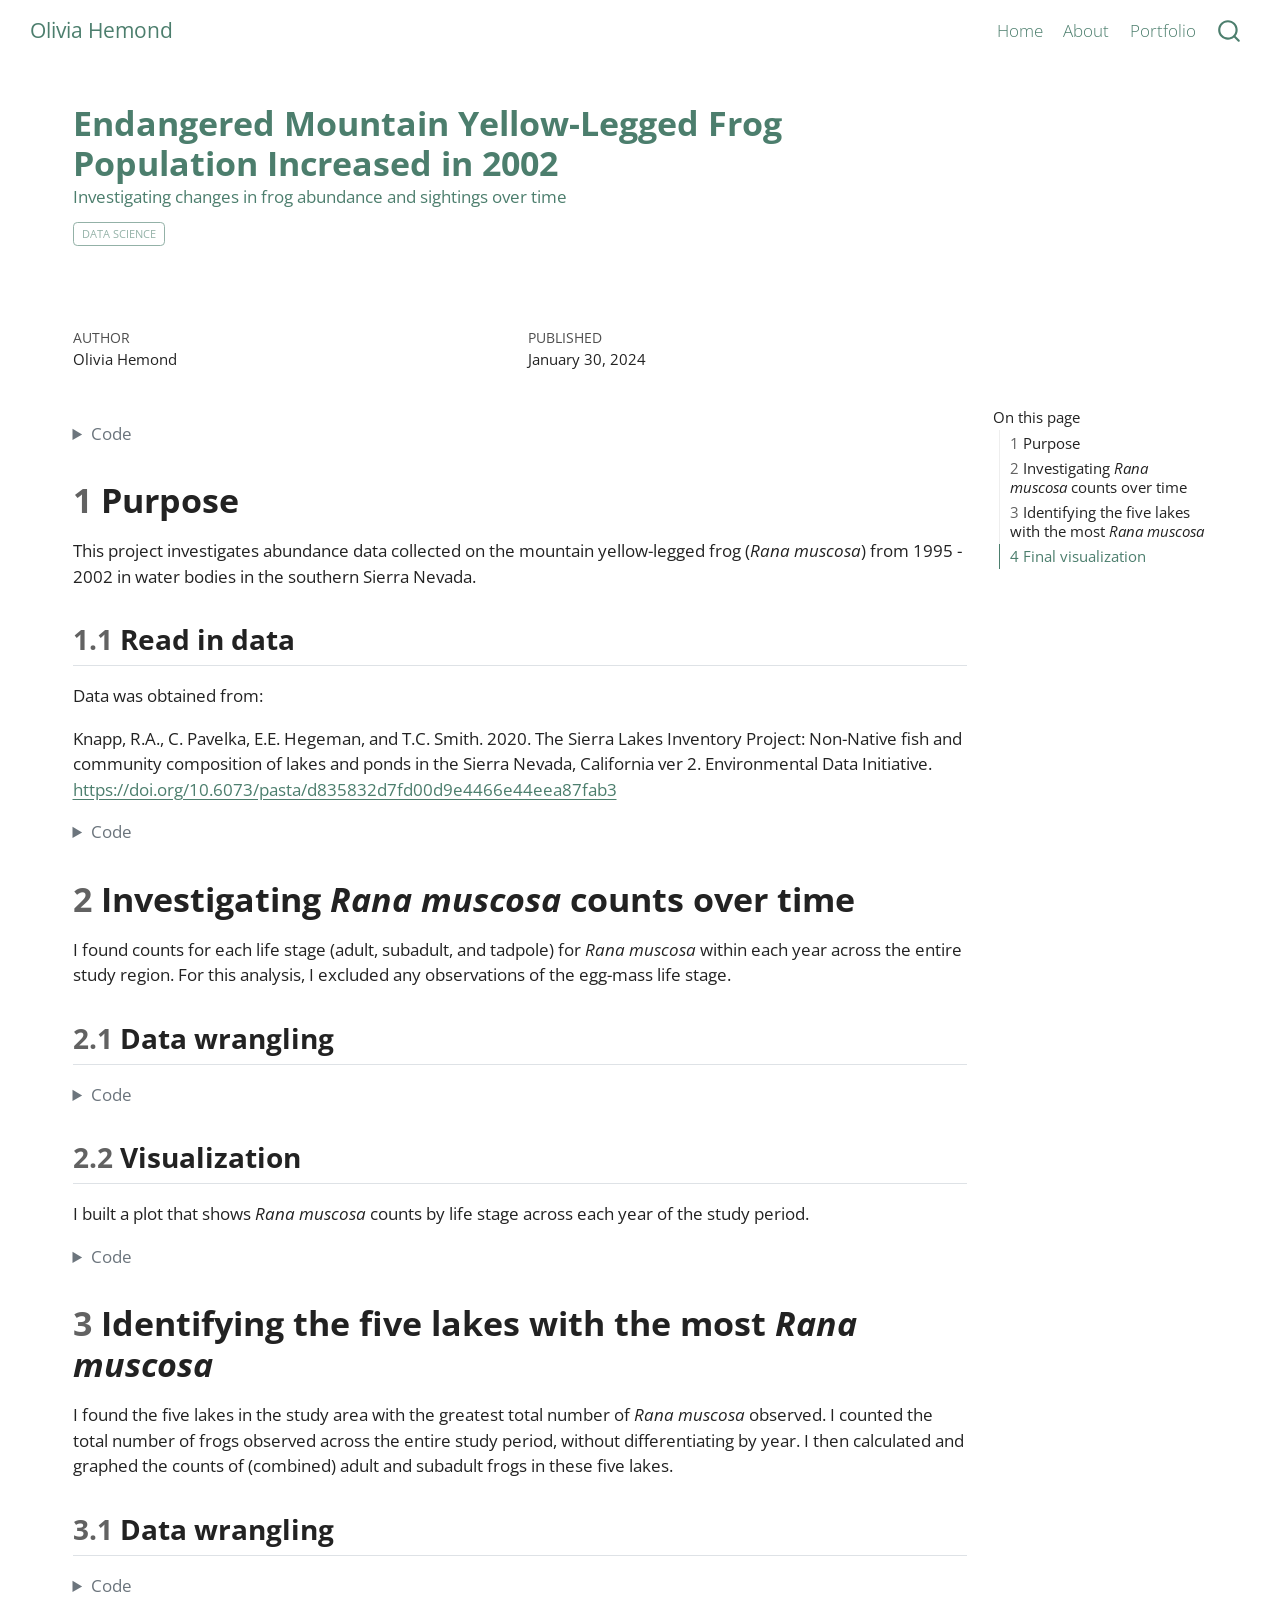
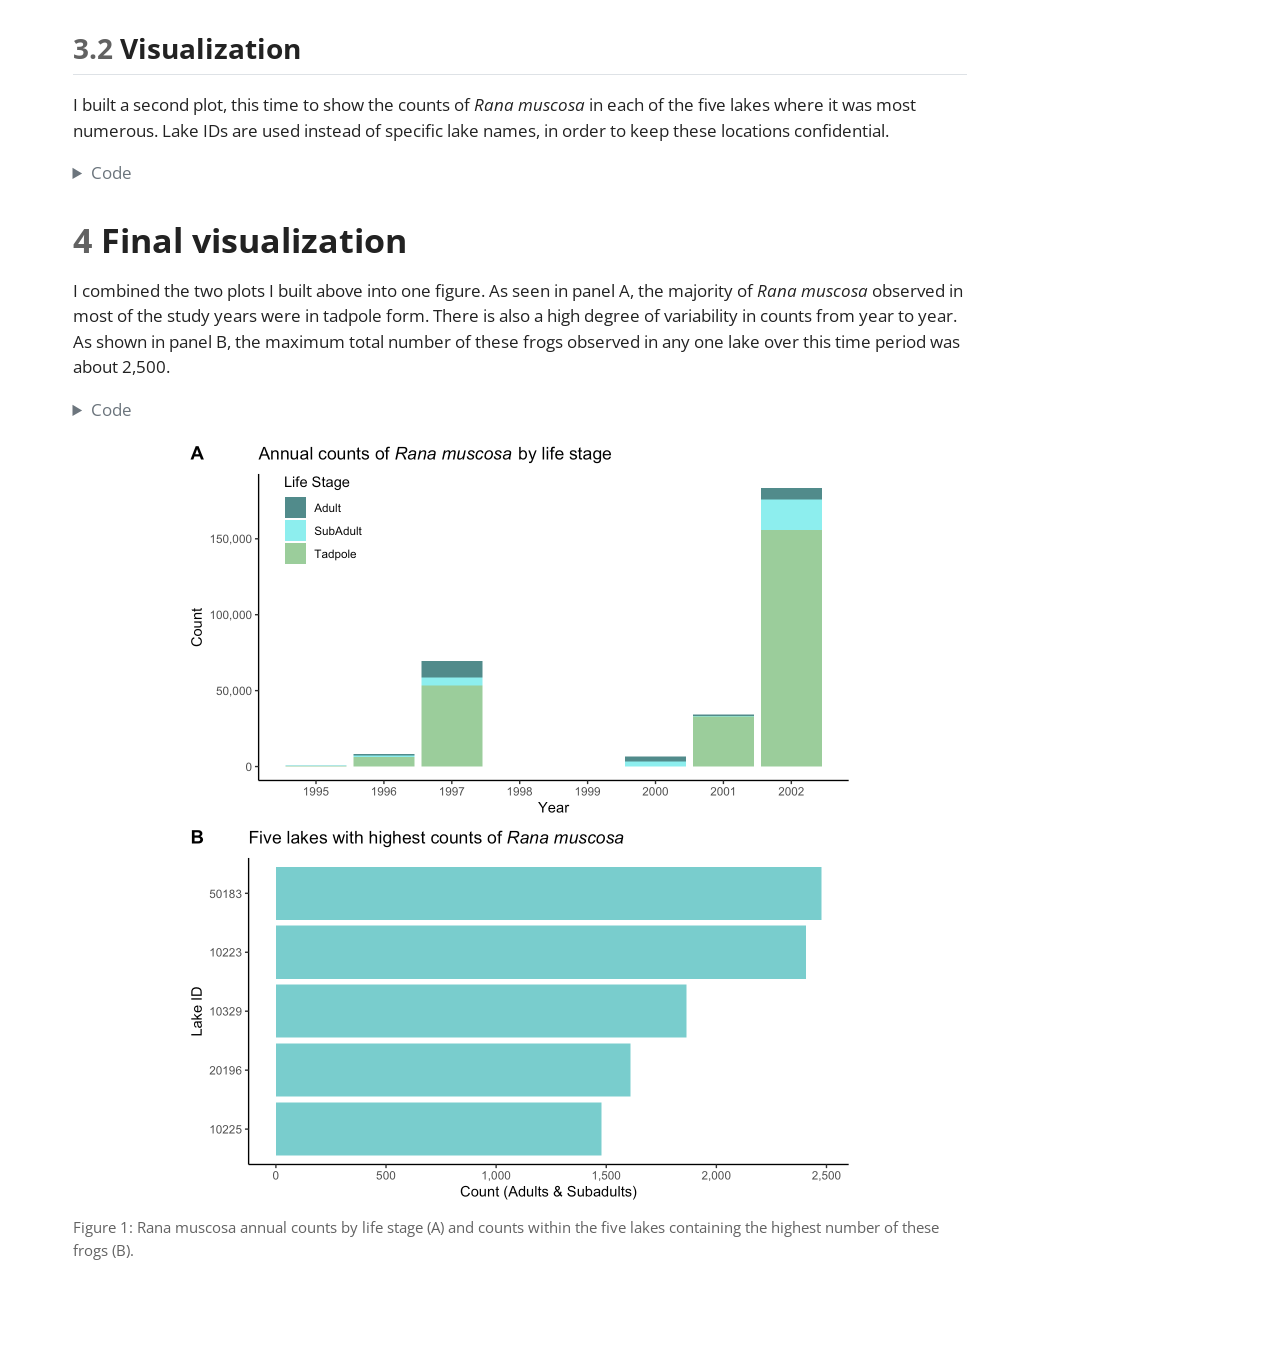
